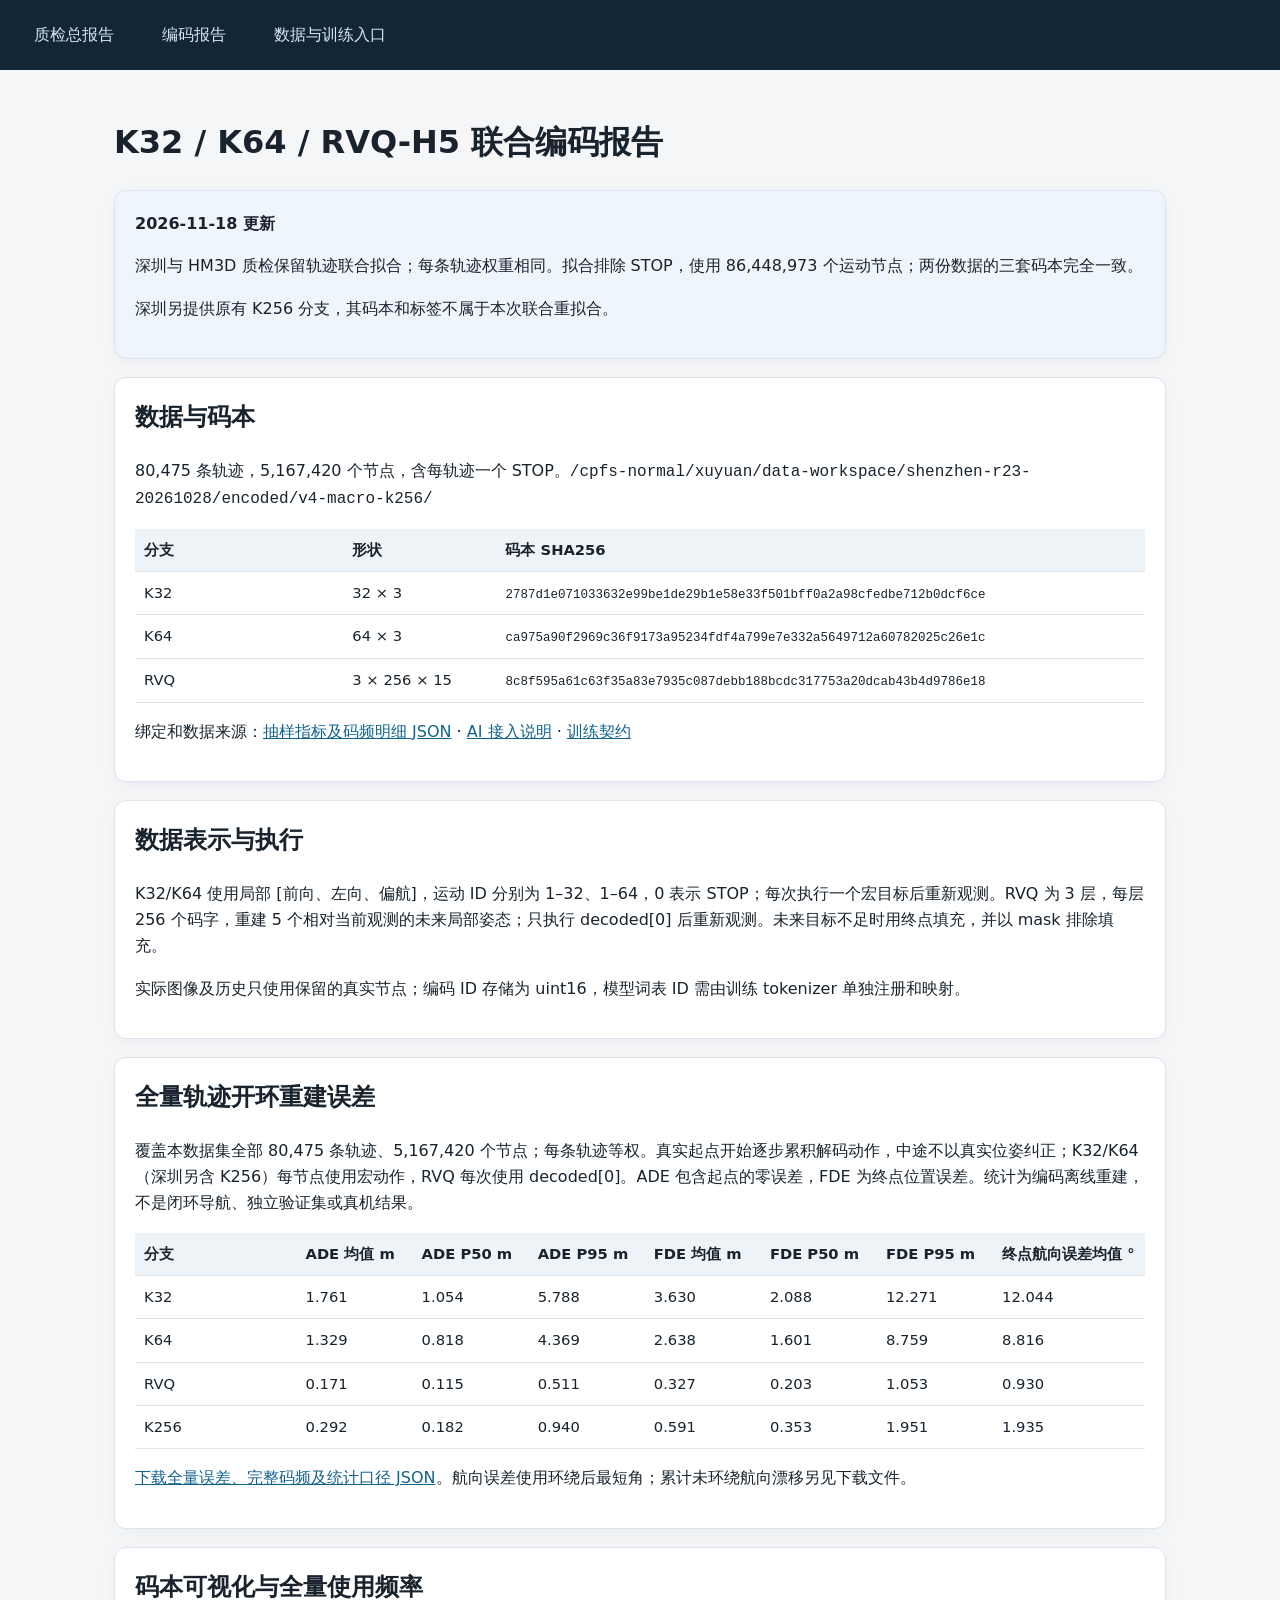
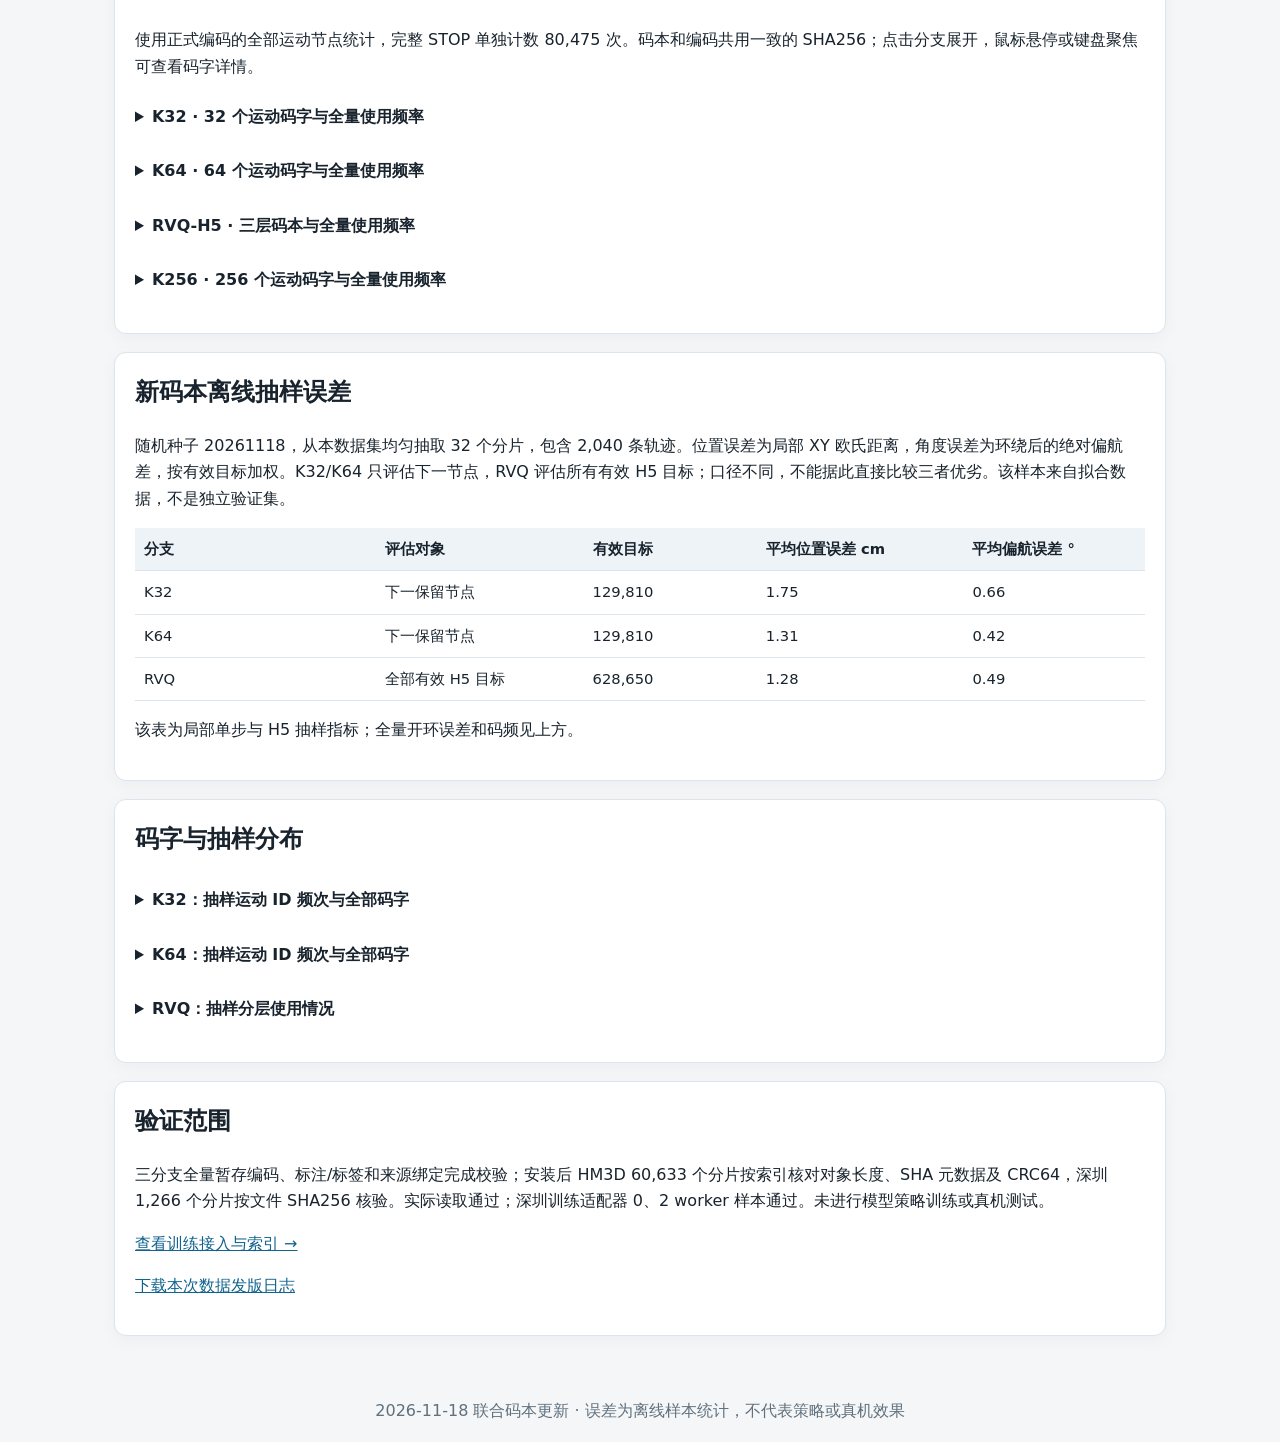
==== tokenizer.html @ 26d0cb28 "Show per-code full frequency tables" ====
<!DOCTYPE html>

<html lang="zh-CN"><head><meta charset="utf-8"/><meta content="width=device-width,initial-scale=1" name="viewport"/><title>K32 / K64 / RVQ-H5 联合编码报告 · 深圳 R23</title><link href="assets/style.css" rel="stylesheet"/><style>body{margin:0}main{max-width:1100px;margin:auto;padding:24px}.panel{padding:20px;border:1px solid #dce4ed;border-radius:12px;margin:18px 0}.note{background:#eef5fc}.wrap{overflow-x:auto}table{width:100%;border-collapse:collapse}td,th{padding:9px;text-align:left;border-bottom:1px solid #dce4ed}code{overflow-wrap:anywhere}pre{white-space:pre-wrap;overflow-wrap:anywhere}.hash{font-family:monospace;font-size:.85em;overflow-wrap:anywhere}.bars{display:grid;grid-template-columns:repeat(auto-fit,minmax(230px,1fr));gap:8px}.bar{display:flex;gap:8px;align-items:center}.bar i{height:10px;background:#467fa6;display:inline-block}nav{padding:14px 20px;display:flex;gap:20px;flex-wrap:wrap}footer{padding:20px}details{margin:12px 0}a{color:#12638e}</style><style id="full-visual-style">.book-viz{display:flex;flex-wrap:wrap;gap:12px}.bookplot{display:block;width:min(100%,480px);height:auto}.frequency{display:block;width:100%;height:auto;min-height:130px}.book-dot:hover,.book-dot:focus{stroke:#111;stroke-width:2.5;fill-opacity:1}.bookplot text,.frequency text{font-size:13px;fill:#334e65}details{padding:8px 0}summary{cursor:pointer;font-weight:600}</style></head><body><nav><a href="index.html">质检总报告</a><a href="tokenizer.html">编码报告</a><a href="training.html">数据与训练入口</a></nav><main><h1>K32 / K64 / RVQ-H5 联合编码报告</h1><section class="panel note"><strong>2026-11-18 更新</strong><p>深圳与 HM3D 质检保留轨迹联合拟合；每条轨迹权重相同。拟合排除 STOP，使用 86,448,973 个运动节点；两份数据的三套码本完全一致。</p><p>深圳另提供原有 K256 分支，其码本和标签不属于本次联合重拟合。</p></section><section class="panel"><h2>数据与码本</h2><p>80,475 条轨迹，5,167,420 个节点，含每轨迹一个 STOP。<code>/cpfs-normal/xuyuan/data-workspace/shenzhen-r23-20261028/encoded/v4-macro-k256/</code></p><div class="wrap"><table><thead><tr><th>分支</th><th>形状</th><th>码本 SHA256</th></tr></thead><tbody><tr><td>K32</td><td>32 × 3</td><td><code class="hash">2787d1e071033632e99be1de29b1e58e33f501bff0a2a98cfedbe712b0dcf6ce</code></td></tr><tr><td>K64</td><td>64 × 3</td><td><code class="hash">ca975a90f2969c36f9173a95234fdf4a799e7e332a5649712a60782025c26e1c</code></td></tr><tr><td>RVQ</td><td>3 × 256 × 15</td><td><code class="hash">8c8f595a61c63f35a83e7935c087debb188bcdc317753a20dcab43b4d9786e18</code></td></tr></tbody></table></div><p>绑定和数据来源：<a href="report_data/JOINT_REPORT_SAMPLE.json">抽样指标及码频明细 JSON</a> · <a href="report_data/AI_ENTRY.md">AI 接入说明</a> · <a href="report_data/TRAINING_CONTRACT.json">训练契约</a></p></section><section class="panel"><h2>数据表示与执行</h2><p>K32/K64 使用局部 [前向、左向、偏航]，运动 ID 分别为 1–32、1–64，0 表示 STOP；每次执行一个宏目标后重新观测。RVQ 为 3 层，每层 256 个码字，重建 5 个相对当前观测的未来局部姿态；只执行 decoded[0] 后重新观测。未来目标不足时用终点填充，并以 mask 排除填充。</p><p>实际图像及历史只使用保留的真实节点；编码 ID 存储为 uint16，模型词表 ID 需由训练 tokenizer 单独注册和映射。</p></section><section class="panel" id="open-loop-full"><h2>全量轨迹开环重建误差</h2><p>覆盖本数据集全部 80,475 条轨迹、5,167,420 个节点；每条轨迹等权。真实起点开始逐步累积解码动作，中途不以真实位姿纠正；K32/K64（深圳另含 K256）每节点使用宏动作，RVQ 每次使用 decoded[0]。ADE 包含起点的零误差，FDE 为终点位置误差。统计为编码离线重建，不是闭环导航、独立验证集或真机结果。</p><div class="wrap"><table><thead><tr><th>分支</th><th>ADE 均值 m</th><th>ADE P50 m</th><th>ADE P95 m</th><th>FDE 均值 m</th><th>FDE P50 m</th><th>FDE P95 m</th><th>终点航向误差均值 °</th></tr></thead><tbody><tr><td>K32</td><td>1.761</td><td>1.054</td><td>5.788</td><td>3.630</td><td>2.088</td><td>12.271</td><td>12.044</td></tr><tr><td>K64</td><td>1.329</td><td>0.818</td><td>4.369</td><td>2.638</td><td>1.601</td><td>8.759</td><td>8.816</td></tr><tr><td>RVQ</td><td>0.171</td><td>0.115</td><td>0.511</td><td>0.327</td><td>0.203</td><td>1.053</td><td>0.930</td></tr><tr><td>K256</td><td>0.292</td><td>0.182</td><td>0.940</td><td>0.591</td><td>0.353</td><td>1.951</td><td>1.935</td></tr></tbody></table></div><p><a href="report_data/JOINT_FULL_METRICS.json">下载全量误差、完整码频及统计口径 JSON</a>。航向误差使用环绕后最短角；累计未环绕航向漂移另见下载文件。</p></section><section class="panel" id="codebook-visual-full"><h2>码本可视化与全量使用频率</h2><p>使用正式编码的全部运动节点统计，完整 STOP 单独计数 80,475 次。码本和编码共用一致的 SHA256；点击分支展开，鼠标悬停或键盘聚焦可查看码字详情。</p><details id="full-k32"><summary>K32 · 32 个运动码字与全量使用频率</summary><p>每个点为一个局部动作码字；前向和左向单位为米，颜色区分偏航方向（橙：正、蓝：负、绿：接近零）。悬停或聚焦查看 ID、向量与次数。ID 0 为 STOP，不计入下图。</p><div class="book-viz"><svg aria-label="码字的前向与左向位置散点图" class="bookplot" role="img" viewbox="0 0 540 500"><rect fill="#f9fbfd" height="410" stroke="#cad8e5" width="410" x="65" y="35"></rect><line stroke="#e4ebf2" x1="65.0" x2="65.0" y1="35" y2="445"></line><line stroke="#e4ebf2" x1="65" x2="475" y1="445.0" y2="445.0"></line><line stroke="#e4ebf2" x1="167.5" x2="167.5" y1="35" y2="445"></line><line stroke="#e4ebf2" x1="65" x2="475" y1="342.5" y2="342.5"></line><line stroke="#e4ebf2" x1="270.0" x2="270.0" y1="35" y2="445"></line><line stroke="#e4ebf2" x1="65" x2="475" y1="240.0" y2="240.0"></line><line stroke="#e4ebf2" x1="372.5" x2="372.5" y1="35" y2="445"></line><line stroke="#e4ebf2" x1="65" x2="475" y1="137.5" y2="137.5"></line><line stroke="#e4ebf2" x1="475.0" x2="475.0" y1="35" y2="445"></line><line stroke="#e4ebf2" x1="65" x2="475" y1="35.0" y2="35.0"></line><line stroke="#8299ae" x1="65" x2="475" y1="240" y2="240"></line><line stroke="#8299ae" x1="270" x2="270" y1="35" y2="445"></line><circle class="book-dot" cx="325.42" cy="240.00" fill="#4b8c71" fill-opacity=".72" r="4.2" tabindex="0"><title>ID 1 · 次数 300,829 · 前向 0.2892 m · 左向 0.0000 m · 偏航 -0.00°</title></circle><circle class="book-dot" cx="270.01" cy="240.00" fill="#3977ac" fill-opacity=".72" r="4.2" tabindex="0"><title>ID 2 · 次数 160,794 · 前向 0.0000 m · 左向 -0.0000 m · 偏航 -27.89°</title></circle><circle class="book-dot" cx="318.25" cy="240.00" fill="#4b8c71" fill-opacity=".72" r="4.2" tabindex="0"><title>ID 3 · 次数 311,868 · 前向 0.2518 m · 左向 0.0000 m · 偏航 0.01°</title></circle><circle class="book-dot" cx="293.89" cy="240.07" fill="#3977ac" fill-opacity=".72" r="4.2" tabindex="0"><title>ID 4 · 次数 78,507 · 前向 0.1246 m · 左向 -0.0003 m · 偏航 -2.27°</title></circle><circle class="book-dot" cx="295.46" cy="237.81" fill="#ca633d" fill-opacity=".72" r="4.2" tabindex="0"><title>ID 5 · 次数 88,203 · 前向 0.1328 m · 左向 0.0114 m · 偏航 5.79°</title></circle><circle class="book-dot" cx="305.40" cy="245.34" fill="#3977ac" fill-opacity=".72" r="4.2" tabindex="0"><title>ID 6 · 次数 36,917 · 前向 0.1847 m · 左向 -0.0278 m · 偏航 -11.23°</title></circle><circle class="book-dot" cx="270.00" cy="240.00" fill="#ca633d" fill-opacity=".72" r="4.2" tabindex="0"><title>ID 7 · 次数 5,358 · 前向 0.0000 m · 左向 -0.0000 m · 偏航 41.17°</title></circle><circle class="book-dot" cx="411.94" cy="240.00" fill="#4b8c71" fill-opacity=".72" r="4.2" tabindex="0"><title>ID 8 · 次数 286,708 · 前向 0.7405 m · 左向 0.0000 m · 偏航 -0.00°</title></circle><circle class="book-dot" cx="299.25" cy="239.96" fill="#ca633d" fill-opacity=".72" r="4.2" tabindex="0"><title>ID 9 · 次数 77,569 · 前向 0.1526 m · 左向 0.0002 m · 偏航 4.68°</title></circle><circle class="book-dot" cx="344.62" cy="240.00" fill="#4b8c71" fill-opacity=".72" r="4.2" tabindex="0"><title>ID 10 · 次数 123,971 · 前向 0.3893 m · 左向 -0.0000 m · 偏航 0.00°</title></circle><circle class="book-dot" cx="337.85" cy="240.00" fill="#4b8c71" fill-opacity=".72" r="4.2" tabindex="0"><title>ID 11 · 次数 170,777 · 前向 0.3540 m · 左向 -0.0000 m · 偏航 -0.00°</title></circle><circle class="book-dot" cx="296.46" cy="242.39" fill="#3977ac" fill-opacity=".72" r="4.2" tabindex="0"><title>ID 12 · 次数 98,104 · 前向 0.1381 m · 左向 -0.0124 m · 偏航 -6.15°</title></circle><circle class="book-dot" cx="430.56" cy="240.00" fill="#4b8c71" fill-opacity=".72" r="4.2" tabindex="0"><title>ID 13 · 次数 220,993 · 前向 0.8377 m · 左向 0.0000 m · 偏航 -0.00°</title></circle><circle class="book-dot" cx="271.09" cy="240.00" fill="#ca633d" fill-opacity=".72" r="4.2" tabindex="0"><title>ID 14 · 次数 84,626 · 前向 0.0057 m · 左向 0.0000 m · 偏航 18.36°</title></circle><circle class="book-dot" cx="304.15" cy="235.24" fill="#ca633d" fill-opacity=".72" r="4.2" tabindex="0"><title>ID 15 · 次数 44,883 · 前向 0.1782 m · 左向 0.0248 m · 偏航 10.87°</title></circle><circle class="book-dot" cx="371.09" cy="240.00" fill="#4b8c71" fill-opacity=".72" r="4.2" tabindex="0"><title>ID 16 · 次数 133,512 · 前向 0.5274 m · 左向 -0.0000 m · 偏航 0.00°</title></circle><circle class="book-dot" cx="270.00" cy="240.00" fill="#ca633d" fill-opacity=".72" r="4.2" tabindex="0"><title>ID 17 · 次数 38,496 · 前向 0.0000 m · 左向 0.0000 m · 偏航 33.31°</title></circle><circle class="book-dot" cx="273.54" cy="239.99" fill="#ca633d" fill-opacity=".72" r="4.2" tabindex="0"><title>ID 18 · 次数 44,537 · 前向 0.0185 m · 左向 0.0000 m · 偏航 14.11°</title></circle><circle class="book-dot" cx="270.29" cy="240.00" fill="#ca633d" fill-opacity=".72" r="4.2" tabindex="0"><title>ID 19 · 次数 118,416 · 前向 0.0015 m · 左向 0.0000 m · 偏航 21.77°</title></circle><circle class="book-dot" cx="308.90" cy="240.00" fill="#3977ac" fill-opacity=".72" r="4.2" tabindex="0"><title>ID 20 · 次数 219,458 · 前向 0.2030 m · 左向 0.0000 m · 偏航 -0.47°</title></circle><circle class="book-dot" cx="381.94" cy="240.00" fill="#4b8c71" fill-opacity=".72" r="4.2" tabindex="0"><title>ID 21 · 次数 156,344 · 前向 0.5841 m · 左向 -0.0000 m · 偏航 0.00°</title></circle><circle class="book-dot" cx="351.43" cy="270.72" fill="#ca633d" fill-opacity=".72" r="4.2" tabindex="0"><title>ID 22 · 次数 1,572 · 前向 0.4249 m · 左向 -0.1603 m · 偏航 10.50°</title></circle><circle class="book-dot" cx="270.00" cy="240.00" fill="#ca633d" fill-opacity=".72" r="4.2" tabindex="0"><title>ID 23 · 次数 62,475 · 前向 0.0000 m · 左向 0.0000 m · 偏航 28.50°</title></circle><circle class="book-dot" cx="270.01" cy="240.00" fill="#ca633d" fill-opacity=".72" r="4.2" tabindex="0"><title>ID 24 · 次数 87,143 · 前向 0.0001 m · 左向 0.0000 m · 偏航 24.74°</title></circle><circle class="book-dot" cx="453.04" cy="240.00" fill="#4b8c71" fill-opacity=".72" r="4.2" tabindex="0"><title>ID 25 · 次数 1,120,834 · 前向 0.9550 m · 左向 -0.0000 m · 偏航 -0.00°</title></circle><circle class="book-dot" cx="351.02" cy="207.90" fill="#3977ac" fill-opacity=".72" r="4.2" tabindex="0"><title>ID 26 · 次数 1,394 · 前向 0.4227 m · 左向 0.1675 m · 偏航 -10.15°</title></circle><circle class="book-dot" cx="361.32" cy="240.00" fill="#4b8c71" fill-opacity=".72" r="4.2" tabindex="0"><title>ID 27 · 次数 147,759 · 前向 0.4765 m · 左向 -0.0000 m · 偏航 0.00°</title></circle><circle class="book-dot" cx="352.47" cy="240.00" fill="#4b8c71" fill-opacity=".72" r="4.2" tabindex="0"><title>ID 28 · 次数 210,971 · 前向 0.4303 m · 左向 0.0000 m · 偏航 -0.00°</title></circle><circle class="book-dot" cx="331.65" cy="240.00" fill="#4b8c71" fill-opacity=".72" r="4.2" tabindex="0"><title>ID 29 · 次数 231,430 · 前向 0.3217 m · 左向 0.0000 m · 偏航 0.00°</title></circle><circle class="book-dot" cx="394.81" cy="240.00" fill="#4b8c71" fill-opacity=".72" r="4.2" tabindex="0"><title>ID 30 · 次数 148,581 · 前向 0.6512 m · 左向 0.0000 m · 偏航 -0.00°</title></circle><circle class="book-dot" cx="334.48" cy="228.36" fill="#ca633d" fill-opacity=".72" r="4.2" tabindex="0"><title>ID 31 · 次数 2,516 · 前向 0.3364 m · 左向 0.0607 m · 偏航 1.58°</title></circle><circle class="book-dot" cx="271.11" cy="240.00" fill="#3977ac" fill-opacity=".72" r="4.2" tabindex="0"><title>ID 32 · 次数 271,400 · 前向 0.0058 m · 左向 -0.0000 m · 偏航 -19.20°</title></circle><text text-anchor="middle" x="270" y="482">前向（m），图中范围 ±1.07</text><text text-anchor="middle" transform="translate(18 240) rotate(-90)">左向（m）</text></svg></div><p>全量运动码字次数；悬停或聚焦柱子可查看 ID、次数和占比。</p><svg aria-label="按码字 ID 排列的全量使用次数柱状图" class="frequency" role="img" viewbox="0 0 1000 275"><line stroke="#7b8fa0" x1="50" x2="950" y1="225" y2="225"></line><text x="48" y="20">最大 1,120,834 次</text><rect fill="#397ba4" height="53.68" tabindex="0" width="27.875" x="50.000" y="171.32"><title>ID 0：300,829 次，占运动节点 5.914%</title></rect><rect fill="#397ba4" height="28.69" tabindex="0" width="27.875" x="78.125" y="196.31"><title>ID 1：160,794 次，占运动节点 3.161%</title></rect><rect fill="#397ba4" height="55.65" tabindex="0" width="27.875" x="106.250" y="169.35"><title>ID 2：311,868 次，占运动节点 6.131%</title></rect><rect fill="#397ba4" height="14.01" tabindex="0" width="27.875" x="134.375" y="210.99"><title>ID 3：78,507 次，占运动节点 1.543%</title></rect><rect fill="#397ba4" height="15.74" tabindex="0" width="27.875" x="162.500" y="209.26"><title>ID 4：88,203 次，占运动节点 1.734%</title></rect><rect fill="#397ba4" height="6.59" tabindex="0" width="27.875" x="190.625" y="218.41"><title>ID 5：36,917 次，占运动节点 0.726%</title></rect><rect fill="#397ba4" height="0.96" tabindex="0" width="27.875" x="218.750" y="224.04"><title>ID 6：5,358 次，占运动节点 0.105%</title></rect><rect fill="#397ba4" height="51.16" tabindex="0" width="27.875" x="246.875" y="173.84"><title>ID 7：286,708 次，占运动节点 5.636%</title></rect><rect fill="#397ba4" height="13.84" tabindex="0" width="27.875" x="275.000" y="211.16"><title>ID 8：77,569 次，占运动节点 1.525%</title></rect><rect fill="#397ba4" height="22.12" tabindex="0" width="27.875" x="303.125" y="202.88"><title>ID 9：123,971 次，占运动节点 2.437%</title></rect><rect fill="#397ba4" height="30.47" tabindex="0" width="27.875" x="331.250" y="194.53"><title>ID 10：170,777 次，占运动节点 3.357%</title></rect><rect fill="#397ba4" height="17.51" tabindex="0" width="27.875" x="359.375" y="207.49"><title>ID 11：98,104 次，占运动节点 1.929%</title></rect><rect fill="#397ba4" height="39.43" tabindex="0" width="27.875" x="387.500" y="185.57"><title>ID 12：220,993 次，占运动节点 4.344%</title></rect><rect fill="#397ba4" height="15.10" tabindex="0" width="27.875" x="415.625" y="209.90"><title>ID 13：84,626 次，占运动节点 1.664%</title></rect><rect fill="#397ba4" height="8.01" tabindex="0" width="27.875" x="443.750" y="216.99"><title>ID 14：44,883 次，占运动节点 0.882%</title></rect><rect fill="#397ba4" height="23.82" tabindex="0" width="27.875" x="471.875" y="201.18"><title>ID 15：133,512 次，占运动节点 2.625%</title></rect><rect fill="#397ba4" height="6.87" tabindex="0" width="27.875" x="500.000" y="218.13"><title>ID 16：38,496 次，占运动节点 0.757%</title></rect><rect fill="#397ba4" height="7.95" tabindex="0" width="27.875" x="528.125" y="217.05"><title>ID 17：44,537 次，占运动节点 0.876%</title></rect><rect fill="#397ba4" height="21.13" tabindex="0" width="27.875" x="556.250" y="203.87"><title>ID 18：118,416 次，占运动节点 2.328%</title></rect><rect fill="#397ba4" height="39.16" tabindex="0" width="27.875" x="584.375" y="185.84"><title>ID 19：219,458 次，占运动节点 4.314%</title></rect><rect fill="#397ba4" height="27.90" tabindex="0" width="27.875" x="612.500" y="197.10"><title>ID 20：156,344 次，占运动节点 3.073%</title></rect><rect fill="#397ba4" height="0.28" tabindex="0" width="27.875" x="640.625" y="224.72"><title>ID 21：1,572 次，占运动节点 0.031%</title></rect><rect fill="#397ba4" height="11.15" tabindex="0" width="27.875" x="668.750" y="213.85"><title>ID 22：62,475 次，占运动节点 1.228%</title></rect><rect fill="#397ba4" height="15.55" tabindex="0" width="27.875" x="696.875" y="209.45"><title>ID 23：87,143 次，占运动节点 1.713%</title></rect><rect fill="#397ba4" height="200.00" tabindex="0" width="27.875" x="725.000" y="25.00"><title>ID 24：1,120,834 次，占运动节点 22.034%</title></rect><rect fill="#397ba4" height="0.25" tabindex="0" width="27.875" x="753.125" y="224.75"><title>ID 25：1,394 次，占运动节点 0.027%</title></rect><rect fill="#397ba4" height="26.37" tabindex="0" width="27.875" x="781.250" y="198.63"><title>ID 26：147,759 次，占运动节点 2.905%</title></rect><rect fill="#397ba4" height="37.65" tabindex="0" width="27.875" x="809.375" y="187.35"><title>ID 27：210,971 次，占运动节点 4.147%</title></rect><rect fill="#397ba4" height="41.30" tabindex="0" width="27.875" x="837.500" y="183.70"><title>ID 28：231,430 次，占运动节点 4.549%</title></rect><rect fill="#397ba4" height="26.51" tabindex="0" width="27.875" x="865.625" y="198.49"><title>ID 29：148,581 次，占运动节点 2.921%</title></rect><rect fill="#397ba4" height="0.45" tabindex="0" width="27.875" x="893.750" y="224.55"><title>ID 30：2,516 次，占运动节点 0.049%</title></rect><rect fill="#397ba4" height="48.43" tabindex="0" width="27.875" x="921.875" y="176.57"><title>ID 31：271,400 次，占运动节点 5.335%</title></rect><text x="50" y="250">ID 0</text><text text-anchor="end" x="950" y="250">ID 31</text></svg><details><summary>查看逐码字全量频次表</summary><div class="wrap"><table><thead><tr><th>ID</th><th>次数</th><th>运动节点占比</th></tr></thead><tbody><tr><td>1</td><td>300,829</td><td>5.914%</td></tr><tr><td>2</td><td>160,794</td><td>3.161%</td></tr><tr><td>3</td><td>311,868</td><td>6.131%</td></tr><tr><td>4</td><td>78,507</td><td>1.543%</td></tr><tr><td>5</td><td>88,203</td><td>1.734%</td></tr><tr><td>6</td><td>36,917</td><td>0.726%</td></tr><tr><td>7</td><td>5,358</td><td>0.105%</td></tr><tr><td>8</td><td>286,708</td><td>5.636%</td></tr><tr><td>9</td><td>77,569</td><td>1.525%</td></tr><tr><td>10</td><td>123,971</td><td>2.437%</td></tr><tr><td>11</td><td>170,777</td><td>3.357%</td></tr><tr><td>12</td><td>98,104</td><td>1.929%</td></tr><tr><td>13</td><td>220,993</td><td>4.344%</td></tr><tr><td>14</td><td>84,626</td><td>1.664%</td></tr><tr><td>15</td><td>44,883</td><td>0.882%</td></tr><tr><td>16</td><td>133,512</td><td>2.625%</td></tr><tr><td>17</td><td>38,496</td><td>0.757%</td></tr><tr><td>18</td><td>44,537</td><td>0.876%</td></tr><tr><td>19</td><td>118,416</td><td>2.328%</td></tr><tr><td>20</td><td>219,458</td><td>4.314%</td></tr><tr><td>21</td><td>156,344</td><td>3.073%</td></tr><tr><td>22</td><td>1,572</td><td>0.031%</td></tr><tr><td>23</td><td>62,475</td><td>1.228%</td></tr><tr><td>24</td><td>87,143</td><td>1.713%</td></tr><tr><td>25</td><td>1,120,834</td><td>22.034%</td></tr><tr><td>26</td><td>1,394</td><td>0.027%</td></tr><tr><td>27</td><td>147,759</td><td>2.905%</td></tr><tr><td>28</td><td>210,971</td><td>4.147%</td></tr><tr><td>29</td><td>231,430</td><td>4.549%</td></tr><tr><td>30</td><td>148,581</td><td>2.921%</td></tr><tr><td>31</td><td>2,516</td><td>0.049%</td></tr><tr><td>32</td><td>271,400</td><td>5.335%</td></tr></tbody></table></div></details></details><details id="full-k64"><summary>K64 · 64 个运动码字与全量使用频率</summary><p>每个点为一个局部动作码字；前向和左向单位为米，颜色区分偏航方向（橙：正、蓝：负、绿：接近零）。悬停或聚焦查看 ID、向量与次数。ID 0 为 STOP，不计入下图。</p><div class="book-viz"><svg aria-label="码字的前向与左向位置散点图" class="bookplot" role="img" viewbox="0 0 540 500"><rect fill="#f9fbfd" height="410" stroke="#cad8e5" width="410" x="65" y="35"></rect><line stroke="#e4ebf2" x1="65.0" x2="65.0" y1="35" y2="445"></line><line stroke="#e4ebf2" x1="65" x2="475" y1="445.0" y2="445.0"></line><line stroke="#e4ebf2" x1="167.5" x2="167.5" y1="35" y2="445"></line><line stroke="#e4ebf2" x1="65" x2="475" y1="342.5" y2="342.5"></line><line stroke="#e4ebf2" x1="270.0" x2="270.0" y1="35" y2="445"></line><line stroke="#e4ebf2" x1="65" x2="475" y1="240.0" y2="240.0"></line><line stroke="#e4ebf2" x1="372.5" x2="372.5" y1="35" y2="445"></line><line stroke="#e4ebf2" x1="65" x2="475" y1="137.5" y2="137.5"></line><line stroke="#e4ebf2" x1="475.0" x2="475.0" y1="35" y2="445"></line><line stroke="#e4ebf2" x1="65" x2="475" y1="35.0" y2="35.0"></line><line stroke="#8299ae" x1="65" x2="475" y1="240" y2="240"></line><line stroke="#8299ae" x1="270" x2="270" y1="35" y2="445"></line><circle class="book-dot" cx="367.08" cy="240.00" fill="#4b8c71" fill-opacity=".72" r="4.2" tabindex="0"><title>ID 1 · 次数 80,835 · 前向 0.5091 m · 左向 -0.0000 m · 偏航 0.00°</title></circle><circle class="book-dot" cx="315.78" cy="240.00" fill="#4b8c71" fill-opacity=".72" r="4.2" tabindex="0"><title>ID 2 · 次数 57,680 · 前向 0.2401 m · 左向 0.0000 m · 偏航 0.00°</title></circle><circle class="book-dot" cx="338.30" cy="240.00" fill="#4b8c71" fill-opacity=".72" r="4.2" tabindex="0"><title>ID 3 · 次数 45,655 · 前向 0.3582 m · 左向 -0.0000 m · 偏航 0.00°</title></circle><circle class="book-dot" cx="302.39" cy="245.70" fill="#3977ac" fill-opacity=".72" r="4.2" tabindex="0"><title>ID 4 · 次数 18,382 · 前向 0.1699 m · 左向 -0.0299 m · 偏航 -14.16°</title></circle><circle class="book-dot" cx="304.07" cy="243.67" fill="#3977ac" fill-opacity=".72" r="4.2" tabindex="0"><title>ID 5 · 次数 56,374 · 前向 0.1787 m · 左向 -0.0193 m · 偏航 -7.91°</title></circle><circle class="book-dot" cx="270.00" cy="240.00" fill="#3977ac" fill-opacity=".72" r="4.2" tabindex="0"><title>ID 6 · 次数 54,733 · 前向 0.0000 m · 左向 -0.0000 m · 偏航 -26.19°</title></circle><circle class="book-dot" cx="342.42" cy="240.00" fill="#4b8c71" fill-opacity=".72" r="4.2" tabindex="0"><title>ID 7 · 次数 39,604 · 前向 0.3798 m · 左向 0.0000 m · 偏航 0.00°</title></circle><circle class="book-dot" cx="336.54" cy="240.00" fill="#4b8c71" fill-opacity=".72" r="4.2" tabindex="0"><title>ID 8 · 次数 50,685 · 前向 0.3489 m · 左向 0.0000 m · 偏航 -0.00°</title></circle><circle class="book-dot" cx="271.65" cy="240.01" fill="#3977ac" fill-opacity=".72" r="4.2" tabindex="0"><title>ID 9 · 次数 26,048 · 前向 0.0087 m · 左向 -0.0000 m · 偏航 -12.96°</title></circle><circle class="book-dot" cx="340.23" cy="240.00" fill="#4b8c71" fill-opacity=".72" r="4.2" tabindex="0"><title>ID 10 · 次数 40,460 · 前向 0.3683 m · 左向 -0.0000 m · 偏航 -0.00°</title></circle><circle class="book-dot" cx="434.01" cy="240.00" fill="#4b8c71" fill-opacity=".72" r="4.2" tabindex="0"><title>ID 11 · 次数 199,065 · 前向 0.8601 m · 左向 0.0000 m · 偏航 -0.00°</title></circle><circle class="book-dot" cx="334.93" cy="240.00" fill="#4b8c71" fill-opacity=".72" r="4.2" tabindex="0"><title>ID 12 · 次数 51,293 · 前向 0.3405 m · 左向 0.0000 m · 偏航 0.00°</title></circle><circle class="book-dot" cx="325.12" cy="240.00" fill="#4b8c71" fill-opacity=".72" r="4.2" tabindex="0"><title>ID 13 · 次数 61,659 · 前向 0.2891 m · 左向 0.0000 m · 偏航 0.00°</title></circle><circle class="book-dot" cx="270.00" cy="240.00" fill="#3977ac" fill-opacity=".72" r="4.2" tabindex="0"><title>ID 14 · 次数 4,220 · 前向 0.0000 m · 左向 -0.0000 m · 偏航 -41.74°</title></circle><circle class="book-dot" cx="292.85" cy="241.86" fill="#3977ac" fill-opacity=".72" r="4.2" tabindex="0"><title>ID 15 · 次数 61,969 · 前向 0.1198 m · 左向 -0.0097 m · 偏航 -5.43°</title></circle><circle class="book-dot" cx="417.64" cy="240.00" fill="#4b8c71" fill-opacity=".72" r="4.2" tabindex="0"><title>ID 16 · 次数 203,002 · 前向 0.7742 m · 左向 0.0000 m · 偏航 -0.00°</title></circle><circle class="book-dot" cx="318.09" cy="240.00" fill="#4b8c71" fill-opacity=".72" r="4.2" tabindex="0"><title>ID 17 · 次数 83,403 · 前向 0.2522 m · 左向 0.0000 m · 偏航 -0.00°</title></circle><circle class="book-dot" cx="333.44" cy="240.00" fill="#4b8c71" fill-opacity=".72" r="4.2" tabindex="0"><title>ID 18 · 次数 52,279 · 前向 0.3327 m · 左向 0.0000 m · 偏航 0.00°</title></circle><circle class="book-dot" cx="310.55" cy="240.00" fill="#4b8c71" fill-opacity=".72" r="4.2" tabindex="0"><title>ID 19 · 次数 58,917 · 前向 0.2126 m · 左向 0.0000 m · 偏航 -0.00°</title></circle><circle class="book-dot" cx="270.00" cy="240.00" fill="#3977ac" fill-opacity=".72" r="4.2" tabindex="0"><title>ID 20 · 次数 39,199 · 前向 0.0000 m · 左向 -0.0000 m · 偏航 -29.39°</title></circle><circle class="book-dot" cx="348.16" cy="240.00" fill="#4b8c71" fill-opacity=".72" r="4.2" tabindex="0"><title>ID 21 · 次数 62,994 · 前向 0.4099 m · 左向 -0.0000 m · 偏航 0.00°</title></circle><circle class="book-dot" cx="292.68" cy="240.01" fill="#3977ac" fill-opacity=".72" r="4.2" tabindex="0"><title>ID 22 · 次数 38,840 · 前向 0.1189 m · 左向 -0.0000 m · 偏航 -4.58°</title></circle><circle class="book-dot" cx="332.70" cy="228.68" fill="#ca633d" fill-opacity=".72" r="4.2" tabindex="0"><title>ID 23 · 次数 2,621 · 前向 0.3288 m · 左向 0.0594 m · 偏航 2.65°</title></circle><circle class="book-dot" cx="327.80" cy="240.00" fill="#4b8c71" fill-opacity=".72" r="4.2" tabindex="0"><title>ID 24 · 次数 59,745 · 前向 0.3031 m · 左向 0.0000 m · 偏航 0.00°</title></circle><circle class="book-dot" cx="351.96" cy="272.54" fill="#ca633d" fill-opacity=".72" r="4.2" tabindex="0"><title>ID 25 · 次数 1,432 · 前向 0.4298 m · 左向 -0.1706 m · 偏航 10.13°</title></circle><circle class="book-dot" cx="391.69" cy="240.00" fill="#4b8c71" fill-opacity=".72" r="4.2" tabindex="0"><title>ID 26 · 次数 114,122 · 前向 0.6381 m · 左向 0.0000 m · 偏航 -0.00°</title></circle><circle class="book-dot" cx="303.14" cy="240.00" fill="#4b8c71" fill-opacity=".72" r="4.2" tabindex="0"><title>ID 27 · 次数 31,473 · 前向 0.1738 m · 左向 -0.0000 m · 偏航 -0.00°</title></circle><circle class="book-dot" cx="356.17" cy="240.00" fill="#4b8c71" fill-opacity=".72" r="4.2" tabindex="0"><title>ID 28 · 次数 95,269 · 前向 0.4519 m · 左向 0.0000 m · 偏航 -0.00°</title></circle><circle class="book-dot" cx="303.95" cy="235.30" fill="#ca633d" fill-opacity=".72" r="4.2" tabindex="0"><title>ID 29 · 次数 45,812 · 前向 0.1780 m · 左向 0.0247 m · 偏航 10.81°</title></circle><circle class="book-dot" cx="361.23" cy="240.00" fill="#4b8c71" fill-opacity=".72" r="4.2" tabindex="0"><title>ID 30 · 次数 90,376 · 前向 0.4784 m · 左向 -0.0000 m · 偏航 0.00°</title></circle><circle class="book-dot" cx="314.50" cy="239.99" fill="#3977ac" fill-opacity=".72" r="4.2" tabindex="0"><title>ID 31 · 次数 56,420 · 前向 0.2333 m · 左向 0.0000 m · 偏航 -5.12°</title></circle><circle class="book-dot" cx="270.08" cy="240.00" fill="#3977ac" fill-opacity=".72" r="4.2" tabindex="0"><title>ID 32 · 次数 48,721 · 前向 0.0004 m · 左向 -0.0000 m · 偏航 -16.37°</title></circle><circle class="book-dot" cx="322.07" cy="240.00" fill="#4b8c71" fill-opacity=".72" r="4.2" tabindex="0"><title>ID 33 · 次数 63,199 · 前向 0.2731 m · 左向 0.0000 m · 偏航 0.00°</title></circle><circle class="book-dot" cx="270.00" cy="240.00" fill="#ca633d" fill-opacity=".72" r="4.2" tabindex="0"><title>ID 34 · 次数 23,955 · 前向 0.0000 m · 左向 0.0000 m · 偏航 36.55°</title></circle><circle class="book-dot" cx="313.33" cy="240.00" fill="#4b8c71" fill-opacity=".72" r="4.2" tabindex="0"><title>ID 35 · 次数 56,146 · 前向 0.2272 m · 左向 0.0000 m · 偏航 0.00°</title></circle><circle class="book-dot" cx="298.14" cy="240.00" fill="#4b8c71" fill-opacity=".72" r="4.2" tabindex="0"><title>ID 36 · 次数 18,564 · 前向 0.1476 m · 左向 -0.0000 m · 偏航 -0.00°</title></circle><circle class="book-dot" cx="329.17" cy="240.00" fill="#4b8c71" fill-opacity=".72" r="4.2" tabindex="0"><title>ID 37 · 次数 60,612 · 前向 0.3103 m · 左向 0.0000 m · 偏航 0.00°</title></circle><circle class="book-dot" cx="320.20" cy="240.00" fill="#4b8c71" fill-opacity=".72" r="4.2" tabindex="0"><title>ID 38 · 次数 109,165 · 前向 0.2632 m · 左向 0.0000 m · 偏航 0.00°</title></circle><circle class="book-dot" cx="292.43" cy="239.91" fill="#ca633d" fill-opacity=".72" r="4.2" tabindex="0"><title>ID 39 · 次数 40,498 · 前向 0.1176 m · 左向 0.0005 m · 偏航 4.48°</title></circle><circle class="book-dot" cx="453.04" cy="240.00" fill="#4b8c71" fill-opacity=".72" r="4.2" tabindex="0"><title>ID 40 · 次数 1,084,196 · 前向 0.9598 m · 左向 -0.0000 m · 偏航 -0.00°</title></circle><circle class="book-dot" cx="270.06" cy="240.00" fill="#ca633d" fill-opacity=".72" r="4.2" tabindex="0"><title>ID 41 · 次数 146,015 · 前向 0.0003 m · 左向 0.0000 m · 偏航 23.70°</title></circle><circle class="book-dot" cx="330.57" cy="240.00" fill="#4b8c71" fill-opacity=".72" r="4.2" tabindex="0"><title>ID 42 · 次数 53,635 · 前向 0.3177 m · 左向 -0.0000 m · 偏航 -0.00°</title></circle><circle class="book-dot" cx="381.90" cy="240.00" fill="#4b8c71" fill-opacity=".72" r="4.2" tabindex="0"><title>ID 43 · 次数 118,789 · 前向 0.5868 m · 左向 -0.0000 m · 偏航 0.01°</title></circle><circle class="book-dot" cx="270.00" cy="240.00" fill="#ca633d" fill-opacity=".72" r="4.2" tabindex="0"><title>ID 44 · 次数 90,053 · 前向 0.0000 m · 左向 0.0000 m · 偏航 28.69°</title></circle><circle class="book-dot" cx="337.54" cy="252.31" fill="#ca633d" fill-opacity=".72" r="4.2" tabindex="0"><title>ID 45 · 次数 2,173 · 前向 0.3542 m · 左向 -0.0646 m · 偏航 1.50°</title></circle><circle class="book-dot" cx="285.05" cy="240.00" fill="#3977ac" fill-opacity=".72" r="4.2" tabindex="0"><title>ID 46 · 次数 11,736 · 前向 0.0789 m · 左向 -0.0000 m · 偏航 -16.82°</title></circle><circle class="book-dot" cx="270.78" cy="240.00" fill="#ca633d" fill-opacity=".72" r="4.2" tabindex="0"><title>ID 47 · 次数 115,843 · 前向 0.0041 m · 左向 0.0000 m · 偏航 19.75°</title></circle><circle class="book-dot" cx="270.10" cy="240.00" fill="#3977ac" fill-opacity=".72" r="4.2" tabindex="0"><title>ID 48 · 次数 72,942 · 前向 0.0005 m · 左向 -0.0000 m · 偏航 -21.16°</title></circle><circle class="book-dot" cx="272.81" cy="239.99" fill="#ca633d" fill-opacity=".72" r="4.2" tabindex="0"><title>ID 49 · 次数 65,095 · 前向 0.0148 m · 左向 0.0000 m · 偏航 14.94°</title></circle><circle class="book-dot" cx="270.06" cy="240.00" fill="#3977ac" fill-opacity=".72" r="4.2" tabindex="0"><title>ID 50 · 次数 87,489 · 前向 0.0003 m · 左向 -0.0000 m · 偏航 -23.43°</title></circle><circle class="book-dot" cx="270.00" cy="240.00" fill="#3977ac" fill-opacity=".72" r="4.2" tabindex="0"><title>ID 51 · 次数 25,483 · 前向 0.0000 m · 左向 0.0000 m · 偏航 -33.97°</title></circle><circle class="book-dot" cx="404.57" cy="240.00" fill="#4b8c71" fill-opacity=".72" r="4.2" tabindex="0"><title>ID 52 · 次数 187,338 · 前向 0.7057 m · 左向 0.0000 m · 偏航 -0.00°</title></circle><circle class="book-dot" cx="295.25" cy="237.83" fill="#ca633d" fill-opacity=".72" r="4.2" tabindex="0"><title>ID 53 · 次数 86,466 · 前向 0.1324 m · 左向 0.0114 m · 偏航 5.82°</title></circle><circle class="book-dot" cx="350.57" cy="208.10" fill="#3977ac" fill-opacity=".72" r="4.2" tabindex="0"><title>ID 54 · 次数 1,395 · 前向 0.4225 m · 左向 0.1673 m · 偏航 -10.15°</title></circle><circle class="book-dot" cx="332.00" cy="240.00" fill="#4b8c71" fill-opacity=".72" r="4.2" tabindex="0"><title>ID 55 · 次数 46,281 · 前向 0.3251 m · 左向 0.0000 m · 偏航 0.00°</title></circle><circle class="book-dot" cx="326.50" cy="240.00" fill="#4b8c71" fill-opacity=".72" r="4.2" tabindex="0"><title>ID 56 · 次数 65,237 · 前向 0.2963 m · 左向 -0.0000 m · 偏航 0.00°</title></circle><circle class="book-dot" cx="323.68" cy="240.00" fill="#4b8c71" fill-opacity=".72" r="4.2" tabindex="0"><title>ID 57 · 次数 68,611 · 前向 0.2815 m · 左向 0.0000 m · 偏航 0.00°</title></circle><circle class="book-dot" cx="291.71" cy="240.01" fill="#4b8c71" fill-opacity=".72" r="4.2" tabindex="0"><title>ID 58 · 次数 17,818 · 前向 0.1139 m · 左向 -0.0000 m · 偏航 -0.02°</title></circle><circle class="book-dot" cx="270.02" cy="240.00" fill="#3977ac" fill-opacity=".72" r="4.2" tabindex="0"><title>ID 59 · 次数 62,007 · 前向 0.0001 m · 左向 -0.0000 m · 偏航 -18.94°</title></circle><circle class="book-dot" cx="307.33" cy="240.00" fill="#4b8c71" fill-opacity=".72" r="4.2" tabindex="0"><title>ID 60 · 次数 57,199 · 前向 0.1957 m · 左向 0.0000 m · 偏航 -0.00°</title></circle><circle class="book-dot" cx="351.85" cy="240.00" fill="#4b8c71" fill-opacity=".72" r="4.2" tabindex="0"><title>ID 61 · 次数 115,801 · 前向 0.4292 m · 左向 -0.0000 m · 偏航 0.00°</title></circle><circle class="book-dot" cx="314.42" cy="240.01" fill="#ca633d" fill-opacity=".72" r="4.2" tabindex="0"><title>ID 62 · 次数 50,474 · 前向 0.2329 m · 左向 -0.0000 m · 偏航 5.13°</title></circle><circle class="book-dot" cx="345.06" cy="240.00" fill="#4b8c71" fill-opacity=".72" r="4.2" tabindex="0"><title>ID 63 · 次数 49,486 · 前向 0.3936 m · 左向 -0.0000 m · 偏航 0.00°</title></circle><circle class="book-dot" cx="373.86" cy="240.00" fill="#4b8c71" fill-opacity=".72" r="4.2" tabindex="0"><title>ID 64 · 次数 99,957 · 前向 0.5447 m · 左向 0.0000 m · 偏航 -0.00°</title></circle><text text-anchor="middle" x="270" y="482">前向（m），图中范围 ±1.08</text><text text-anchor="middle" transform="translate(18 240) rotate(-90)">左向（m）</text></svg></div><p>全量运动码字次数；悬停或聚焦柱子可查看 ID、次数和占比。</p><svg aria-label="按码字 ID 排列的全量使用次数柱状图" class="frequency" role="img" viewbox="0 0 1000 275"><line stroke="#7b8fa0" x1="50" x2="950" y1="225" y2="225"></line><text x="48" y="20">最大 1,084,196 次</text><rect fill="#397ba4" height="14.91" tabindex="0" width="13.812" x="50.000" y="210.09"><title>ID 0：80,835 次，占运动节点 1.589%</title></rect><rect fill="#397ba4" height="10.64" tabindex="0" width="13.812" x="64.062" y="214.36"><title>ID 1：57,680 次，占运动节点 1.134%</title></rect><rect fill="#397ba4" height="8.42" tabindex="0" width="13.812" x="78.125" y="216.58"><title>ID 2：45,655 次，占运动节点 0.897%</title></rect><rect fill="#397ba4" height="3.39" tabindex="0" width="13.812" x="92.188" y="221.61"><title>ID 3：18,382 次，占运动节点 0.361%</title></rect><rect fill="#397ba4" height="10.40" tabindex="0" width="13.812" x="106.250" y="214.60"><title>ID 4：56,374 次，占运动节点 1.108%</title></rect><rect fill="#397ba4" height="10.10" tabindex="0" width="13.812" x="120.312" y="214.90"><title>ID 5：54,733 次，占运动节点 1.076%</title></rect><rect fill="#397ba4" height="7.31" tabindex="0" width="13.812" x="134.375" y="217.69"><title>ID 6：39,604 次，占运动节点 0.779%</title></rect><rect fill="#397ba4" height="9.35" tabindex="0" width="13.812" x="148.438" y="215.65"><title>ID 7：50,685 次，占运动节点 0.996%</title></rect><rect fill="#397ba4" height="4.81" tabindex="0" width="13.812" x="162.500" y="220.19"><title>ID 8：26,048 次，占运动节点 0.512%</title></rect><rect fill="#397ba4" height="7.46" tabindex="0" width="13.812" x="176.562" y="217.54"><title>ID 9：40,460 次，占运动节点 0.795%</title></rect><rect fill="#397ba4" height="36.72" tabindex="0" width="13.812" x="190.625" y="188.28"><title>ID 10：199,065 次，占运动节点 3.913%</title></rect><rect fill="#397ba4" height="9.46" tabindex="0" width="13.812" x="204.688" y="215.54"><title>ID 11：51,293 次，占运动节点 1.008%</title></rect><rect fill="#397ba4" height="11.37" tabindex="0" width="13.812" x="218.750" y="213.63"><title>ID 12：61,659 次，占运动节点 1.212%</title></rect><rect fill="#397ba4" height="0.78" tabindex="0" width="13.812" x="232.812" y="224.22"><title>ID 13：4,220 次，占运动节点 0.083%</title></rect><rect fill="#397ba4" height="11.43" tabindex="0" width="13.812" x="246.875" y="213.57"><title>ID 14：61,969 次，占运动节点 1.218%</title></rect><rect fill="#397ba4" height="37.45" tabindex="0" width="13.812" x="260.938" y="187.55"><title>ID 15：203,002 次，占运动节点 3.991%</title></rect><rect fill="#397ba4" height="15.39" tabindex="0" width="13.812" x="275.000" y="209.61"><title>ID 16：83,403 次，占运动节点 1.640%</title></rect><rect fill="#397ba4" height="9.64" tabindex="0" width="13.812" x="289.062" y="215.36"><title>ID 17：52,279 次，占运动节点 1.028%</title></rect><rect fill="#397ba4" height="10.87" tabindex="0" width="13.812" x="303.125" y="214.13"><title>ID 18：58,917 次，占运动节点 1.158%</title></rect><rect fill="#397ba4" height="7.23" tabindex="0" width="13.812" x="317.188" y="217.77"><title>ID 19：39,199 次，占运动节点 0.771%</title></rect><rect fill="#397ba4" height="11.62" tabindex="0" width="13.812" x="331.250" y="213.38"><title>ID 20：62,994 次，占运动节点 1.238%</title></rect><rect fill="#397ba4" height="7.16" tabindex="0" width="13.812" x="345.312" y="217.84"><title>ID 21：38,840 次，占运动节点 0.764%</title></rect><rect fill="#397ba4" height="0.48" tabindex="0" width="13.812" x="359.375" y="224.52"><title>ID 22：2,621 次，占运动节点 0.052%</title></rect><rect fill="#397ba4" height="11.02" tabindex="0" width="13.812" x="373.438" y="213.98"><title>ID 23：59,745 次，占运动节点 1.174%</title></rect><rect fill="#397ba4" height="0.26" tabindex="0" width="13.812" x="387.500" y="224.74"><title>ID 24：1,432 次，占运动节点 0.028%</title></rect><rect fill="#397ba4" height="21.05" tabindex="0" width="13.812" x="401.562" y="203.95"><title>ID 25：114,122 次，占运动节点 2.243%</title></rect><rect fill="#397ba4" height="5.81" tabindex="0" width="13.812" x="415.625" y="219.19"><title>ID 26：31,473 次，占运动节点 0.619%</title></rect><rect fill="#397ba4" height="17.57" tabindex="0" width="13.812" x="429.688" y="207.43"><title>ID 27：95,269 次，占运动节点 1.873%</title></rect><rect fill="#397ba4" height="8.45" tabindex="0" width="13.812" x="443.750" y="216.55"><title>ID 28：45,812 次，占运动节点 0.901%</title></rect><rect fill="#397ba4" height="16.67" tabindex="0" width="13.812" x="457.812" y="208.33"><title>ID 29：90,376 次，占运动节点 1.777%</title></rect><rect fill="#397ba4" height="10.41" tabindex="0" width="13.812" x="471.875" y="214.59"><title>ID 30：56,420 次，占运动节点 1.109%</title></rect><rect fill="#397ba4" height="8.99" tabindex="0" width="13.812" x="485.938" y="216.01"><title>ID 31：48,721 次，占运动节点 0.958%</title></rect><rect fill="#397ba4" height="11.66" tabindex="0" width="13.812" x="500.000" y="213.34"><title>ID 32：63,199 次，占运动节点 1.242%</title></rect><rect fill="#397ba4" height="4.42" tabindex="0" width="13.812" x="514.062" y="220.58"><title>ID 33：23,955 次，占运动节点 0.471%</title></rect><rect fill="#397ba4" height="10.36" tabindex="0" width="13.812" x="528.125" y="214.64"><title>ID 34：56,146 次，占运动节点 1.104%</title></rect><rect fill="#397ba4" height="3.42" tabindex="0" width="13.812" x="542.188" y="221.58"><title>ID 35：18,564 次，占运动节点 0.365%</title></rect><rect fill="#397ba4" height="11.18" tabindex="0" width="13.812" x="556.250" y="213.82"><title>ID 36：60,612 次，占运动节点 1.192%</title></rect><rect fill="#397ba4" height="20.14" tabindex="0" width="13.812" x="570.312" y="204.86"><title>ID 37：109,165 次，占运动节点 2.146%</title></rect><rect fill="#397ba4" height="7.47" tabindex="0" width="13.812" x="584.375" y="217.53"><title>ID 38：40,498 次，占运动节点 0.796%</title></rect><rect fill="#397ba4" height="200.00" tabindex="0" width="13.812" x="598.438" y="25.00"><title>ID 39：1,084,196 次，占运动节点 21.313%</title></rect><rect fill="#397ba4" height="26.94" tabindex="0" width="13.812" x="612.500" y="198.06"><title>ID 40：146,015 次，占运动节点 2.870%</title></rect><rect fill="#397ba4" height="9.89" tabindex="0" width="13.812" x="626.562" y="215.11"><title>ID 41：53,635 次，占运动节点 1.054%</title></rect><rect fill="#397ba4" height="21.91" tabindex="0" width="13.812" x="640.625" y="203.09"><title>ID 42：118,789 次，占运动节点 2.335%</title></rect><rect fill="#397ba4" height="16.61" tabindex="0" width="13.812" x="654.688" y="208.39"><title>ID 43：90,053 次，占运动节点 1.770%</title></rect><rect fill="#397ba4" height="0.40" tabindex="0" width="13.812" x="668.750" y="224.60"><title>ID 44：2,173 次，占运动节点 0.043%</title></rect><rect fill="#397ba4" height="2.16" tabindex="0" width="13.812" x="682.812" y="222.84"><title>ID 45：11,736 次，占运动节点 0.231%</title></rect><rect fill="#397ba4" height="21.37" tabindex="0" width="13.812" x="696.875" y="203.63"><title>ID 46：115,843 次，占运动节点 2.277%</title></rect><rect fill="#397ba4" height="13.46" tabindex="0" width="13.812" x="710.938" y="211.54"><title>ID 47：72,942 次，占运动节点 1.434%</title></rect><rect fill="#397ba4" height="12.01" tabindex="0" width="13.812" x="725.000" y="212.99"><title>ID 48：65,095 次，占运动节点 1.280%</title></rect><rect fill="#397ba4" height="16.14" tabindex="0" width="13.812" x="739.062" y="208.86"><title>ID 49：87,489 次，占运动节点 1.720%</title></rect><rect fill="#397ba4" height="4.70" tabindex="0" width="13.812" x="753.125" y="220.30"><title>ID 50：25,483 次，占运动节点 0.501%</title></rect><rect fill="#397ba4" height="34.56" tabindex="0" width="13.812" x="767.188" y="190.44"><title>ID 51：187,338 次，占运动节点 3.683%</title></rect><rect fill="#397ba4" height="15.95" tabindex="0" width="13.812" x="781.250" y="209.05"><title>ID 52：86,466 次，占运动节点 1.700%</title></rect><rect fill="#397ba4" height="0.26" tabindex="0" width="13.812" x="795.312" y="224.74"><title>ID 53：1,395 次，占运动节点 0.027%</title></rect><rect fill="#397ba4" height="8.54" tabindex="0" width="13.812" x="809.375" y="216.46"><title>ID 54：46,281 次，占运动节点 0.910%</title></rect><rect fill="#397ba4" height="12.03" tabindex="0" width="13.812" x="823.438" y="212.97"><title>ID 55：65,237 次，占运动节点 1.282%</title></rect><rect fill="#397ba4" height="12.66" tabindex="0" width="13.812" x="837.500" y="212.34"><title>ID 56：68,611 次，占运动节点 1.349%</title></rect><rect fill="#397ba4" height="3.29" tabindex="0" width="13.812" x="851.562" y="221.71"><title>ID 57：17,818 次，占运动节点 0.350%</title></rect><rect fill="#397ba4" height="11.44" tabindex="0" width="13.812" x="865.625" y="213.56"><title>ID 58：62,007 次，占运动节点 1.219%</title></rect><rect fill="#397ba4" height="10.55" tabindex="0" width="13.812" x="879.688" y="214.45"><title>ID 59：57,199 次，占运动节点 1.124%</title></rect><rect fill="#397ba4" height="21.36" tabindex="0" width="13.812" x="893.750" y="203.64"><title>ID 60：115,801 次，占运动节点 2.276%</title></rect><rect fill="#397ba4" height="9.31" tabindex="0" width="13.812" x="907.812" y="215.69"><title>ID 61：50,474 次，占运动节点 0.992%</title></rect><rect fill="#397ba4" height="9.13" tabindex="0" width="13.812" x="921.875" y="215.87"><title>ID 62：49,486 次，占运动节点 0.973%</title></rect><rect fill="#397ba4" height="18.44" tabindex="0" width="13.812" x="935.938" y="206.56"><title>ID 63：99,957 次，占运动节点 1.965%</title></rect><text x="50" y="250">ID 0</text><text text-anchor="end" x="950" y="250">ID 63</text></svg><details><summary>查看逐码字全量频次表</summary><div class="wrap"><table><thead><tr><th>ID</th><th>次数</th><th>运动节点占比</th></tr></thead><tbody><tr><td>1</td><td>80,835</td><td>1.589%</td></tr><tr><td>2</td><td>57,680</td><td>1.134%</td></tr><tr><td>3</td><td>45,655</td><td>0.897%</td></tr><tr><td>4</td><td>18,382</td><td>0.361%</td></tr><tr><td>5</td><td>56,374</td><td>1.108%</td></tr><tr><td>6</td><td>54,733</td><td>1.076%</td></tr><tr><td>7</td><td>39,604</td><td>0.779%</td></tr><tr><td>8</td><td>50,685</td><td>0.996%</td></tr><tr><td>9</td><td>26,048</td><td>0.512%</td></tr><tr><td>10</td><td>40,460</td><td>0.795%</td></tr><tr><td>11</td><td>199,065</td><td>3.913%</td></tr><tr><td>12</td><td>51,293</td><td>1.008%</td></tr><tr><td>13</td><td>61,659</td><td>1.212%</td></tr><tr><td>14</td><td>4,220</td><td>0.083%</td></tr><tr><td>15</td><td>61,969</td><td>1.218%</td></tr><tr><td>16</td><td>203,002</td><td>3.991%</td></tr><tr><td>17</td><td>83,403</td><td>1.640%</td></tr><tr><td>18</td><td>52,279</td><td>1.028%</td></tr><tr><td>19</td><td>58,917</td><td>1.158%</td></tr><tr><td>20</td><td>39,199</td><td>0.771%</td></tr><tr><td>21</td><td>62,994</td><td>1.238%</td></tr><tr><td>22</td><td>38,840</td><td>0.764%</td></tr><tr><td>23</td><td>2,621</td><td>0.052%</td></tr><tr><td>24</td><td>59,745</td><td>1.174%</td></tr><tr><td>25</td><td>1,432</td><td>0.028%</td></tr><tr><td>26</td><td>114,122</td><td>2.243%</td></tr><tr><td>27</td><td>31,473</td><td>0.619%</td></tr><tr><td>28</td><td>95,269</td><td>1.873%</td></tr><tr><td>29</td><td>45,812</td><td>0.901%</td></tr><tr><td>30</td><td>90,376</td><td>1.777%</td></tr><tr><td>31</td><td>56,420</td><td>1.109%</td></tr><tr><td>32</td><td>48,721</td><td>0.958%</td></tr><tr><td>33</td><td>63,199</td><td>1.242%</td></tr><tr><td>34</td><td>23,955</td><td>0.471%</td></tr><tr><td>35</td><td>56,146</td><td>1.104%</td></tr><tr><td>36</td><td>18,564</td><td>0.365%</td></tr><tr><td>37</td><td>60,612</td><td>1.192%</td></tr><tr><td>38</td><td>109,165</td><td>2.146%</td></tr><tr><td>39</td><td>40,498</td><td>0.796%</td></tr><tr><td>40</td><td>1,084,196</td><td>21.313%</td></tr><tr><td>41</td><td>146,015</td><td>2.870%</td></tr><tr><td>42</td><td>53,635</td><td>1.054%</td></tr><tr><td>43</td><td>118,789</td><td>2.335%</td></tr><tr><td>44</td><td>90,053</td><td>1.770%</td></tr><tr><td>45</td><td>2,173</td><td>0.043%</td></tr><tr><td>46</td><td>11,736</td><td>0.231%</td></tr><tr><td>47</td><td>115,843</td><td>2.277%</td></tr><tr><td>48</td><td>72,942</td><td>1.434%</td></tr><tr><td>49</td><td>65,095</td><td>1.280%</td></tr><tr><td>50</td><td>87,489</td><td>1.720%</td></tr><tr><td>51</td><td>25,483</td><td>0.501%</td></tr><tr><td>52</td><td>187,338</td><td>3.683%</td></tr><tr><td>53</td><td>86,466</td><td>1.700%</td></tr><tr><td>54</td><td>1,395</td><td>0.027%</td></tr><tr><td>55</td><td>46,281</td><td>0.910%</td></tr><tr><td>56</td><td>65,237</td><td>1.282%</td></tr><tr><td>57</td><td>68,611</td><td>1.349%</td></tr><tr><td>58</td><td>17,818</td><td>0.350%</td></tr><tr><td>59</td><td>62,007</td><td>1.219%</td></tr><tr><td>60</td><td>57,199</td><td>1.124%</td></tr><tr><td>61</td><td>115,801</td><td>2.276%</td></tr><tr><td>62</td><td>50,474</td><td>0.992%</td></tr><tr><td>63</td><td>49,486</td><td>0.973%</td></tr><tr><td>64</td><td>99,957</td><td>1.965%</td></tr></tbody></table></div></details></details><details id="full-rvq"><summary>RVQ-H5 · 三层码本与全量使用频率</summary><h4>第 1 层：5,086,945 个运动码字</h4><p>散点为该层码字的第一个未来点；悬停或触摸码字显示其 H5 五点向量。第 2、3 层为残差，必须与前层相加才能得到完整预测。</p><div class="book-viz"><svg aria-label="码字的前向与左向位置散点图" class="bookplot" role="img" viewbox="0 0 540 500"><rect fill="#f9fbfd" height="410" stroke="#cad8e5" width="410" x="65" y="35"></rect><line stroke="#e4ebf2" x1="65.0" x2="65.0" y1="35" y2="445"></line><line stroke="#e4ebf2" x1="65" x2="475" y1="445.0" y2="445.0"></line><line stroke="#e4ebf2" x1="167.5" x2="167.5" y1="35" y2="445"></line><line stroke="#e4ebf2" x1="65" x2="475" y1="342.5" y2="342.5"></line><line stroke="#e4ebf2" x1="270.0" x2="270.0" y1="35" y2="445"></line><line stroke="#e4ebf2" x1="65" x2="475" y1="240.0" y2="240.0"></line><line stroke="#e4ebf2" x1="372.5" x2="372.5" y1="35" y2="445"></line><line stroke="#e4ebf2" x1="65" x2="475" y1="137.5" y2="137.5"></line><line stroke="#e4ebf2" x1="475.0" x2="475.0" y1="35" y2="445"></line><line stroke="#e4ebf2" x1="65" x2="475" y1="35.0" y2="35.0"></line><line stroke="#8299ae" x1="65" x2="475" y1="240" y2="240"></line><line stroke="#8299ae" x1="270" x2="270" y1="35" y2="445"></line><circle class="book-dot" cx="341.86" cy="240.00" data-trace="270.0,240.0 284.4,240.0 303.2,240.0 317.7,240.0 329.6,240.0 330.6,240.0" fill="#4b8c71" fill-opacity=".72" r="4.2" tabindex="0"><title>ID 0 · 次数 9,257 · 前向 0.3796 m · 左向 0.0000 m · 偏航 0.00°</title></circle><circle class="book-dot" cx="270.00" cy="240.00" data-trace="270.0,240.0 270.0,240.0 270.0,240.0 270.0,240.1 266.7,247.9 262.6,258.2" fill="#3977ac" fill-opacity=".72" r="4.2" tabindex="0"><title>ID 1 · 次数 2,542 · 前向 0.0000 m · 左向 0.0000 m · 偏航 -38.64°</title></circle><circle class="book-dot" cx="336.48" cy="240.00" data-trace="270.0,240.0 283.4,240.0 296.7,240.0 309.2,240.0 309.4,240.0 309.5,240.0" fill="#4b8c71" fill-opacity=".72" r="4.2" tabindex="0"><title>ID 2 · 次数 5,693 · 前向 0.3512 m · 左向 -0.0000 m · 偏航 0.00°</title></circle><circle class="book-dot" cx="316.13" cy="239.97" data-trace="270.0,240.0 279.3,240.0 286.2,239.2 297.3,237.5 312.1,235.2 330.6,232.4" fill="#ca633d" fill-opacity=".72" r="4.2" tabindex="0"><title>ID 3 · 次数 1,566 · 前向 0.2437 m · 左向 0.0001 m · 偏航 1.82°</title></circle><circle class="book-dot" cx="270.00" cy="240.00" data-trace="270.0,240.0 270.0,240.0 283.7,231.1 299.2,221.1 316.3,210.1 332.1,200.0" fill="#ca633d" fill-opacity=".72" r="4.2" tabindex="0"><title>ID 4 · 次数 2,726 · 前向 0.0000 m · 左向 0.0000 m · 偏航 31.93°</title></circle><circle class="book-dot" cx="270.08" cy="240.00" data-trace="270.0,240.0 270.0,240.0 270.0,240.0 270.0,240.0 272.2,252.0 274.5,264.4" fill="#3977ac" fill-opacity=".72" r="4.2" tabindex="0"><title>ID 5 · 次数 15,022 · 前向 0.0004 m · 左向 -0.0000 m · 偏航 -23.55°</title></circle><circle class="book-dot" cx="347.31" cy="240.00" data-trace="270.0,240.0 285.5,240.0 296.4,240.0 301.3,240.0 301.4,240.0 301.5,240.1" fill="#4b8c71" fill-opacity=".72" r="4.2" tabindex="0"><title>ID 6 · 次数 35,879 · 前向 0.4084 m · 左向 0.0000 m · 偏航 0.00°</title></circle><circle class="book-dot" cx="323.21" cy="240.00" data-trace="270.0,240.0 280.7,240.0 295.3,240.0 310.1,240.0 320.9,240.0 326.4,240.0" fill="#4b8c71" fill-opacity=".72" r="4.2" tabindex="0"><title>ID 7 · 次数 10,593 · 前向 0.2811 m · 左向 -0.0000 m · 偏航 -0.00°</title></circle><circle class="book-dot" cx="351.89" cy="240.00" data-trace="270.0,240.0 286.5,240.0 298.2,240.0 304.9,240.0 306.2,240.2 310.5,242.0" fill="#4b8c71" fill-opacity=".72" r="4.2" tabindex="0"><title>ID 8 · 次数 10,653 · 前向 0.4326 m · 左向 0.0000 m · 偏航 0.00°</title></circle><circle class="book-dot" cx="270.58" cy="240.00" data-trace="270.0,240.0 270.1,240.0 270.1,240.0 278.0,247.6 285.8,255.3 295.6,264.7" fill="#3977ac" fill-opacity=".72" r="4.2" tabindex="0"><title>ID 9 · 次数 18,844 · 前向 0.0031 m · 左向 -0.0000 m · 偏航 -21.75°</title></circle><circle class="book-dot" cx="272.39" cy="240.08" data-trace="270.0,240.0 270.5,240.0 275.8,241.6 285.1,244.5 296.1,248.0 307.4,251.5" fill="#3977ac" fill-opacity=".72" r="4.2" tabindex="0"><title>ID 10 · 次数 28,836 · 前向 0.0126 m · 左向 -0.0004 m · 偏航 -14.41°</title></circle><circle class="book-dot" cx="369.22" cy="240.00" data-trace="270.0,240.0 289.9,240.0 303.8,240.0 315.7,240.0 315.9,240.0 315.8,240.0" fill="#4b8c71" fill-opacity=".72" r="4.2" tabindex="0"><title>ID 11 · 次数 21,374 · 前向 0.5242 m · 左向 0.0000 m · 偏航 -0.04°</title></circle><circle class="book-dot" cx="311.12" cy="240.00" data-trace="270.0,240.0 278.3,240.0 278.3,240.0 278.3,240.0 278.3,240.0 278.5,249.9" fill="#3977ac" fill-opacity=".72" r="4.2" tabindex="0"><title>ID 12 · 次数 29,942 · 前向 0.2173 m · 左向 -0.0000 m · 偏航 -5.13°</title></circle><circle class="book-dot" cx="270.82" cy="240.00" data-trace="270.0,240.0 270.2,240.0 270.2,240.0 271.5,242.8 276.7,254.4 283.5,269.4" fill="#3977ac" fill-opacity=".72" r="4.2" tabindex="0"><title>ID 13 · 次数 3,470 · 前向 0.0043 m · 左向 -0.0000 m · 偏航 -20.69°</title></circle><circle class="book-dot" cx="293.13" cy="239.98" data-trace="270.0,240.0 274.7,240.0 274.7,240.0 275.7,239.4 282.6,234.7 291.0,228.8" fill="#ca633d" fill-opacity=".72" r="4.2" tabindex="0"><title>ID 14 · 次数 8,362 · 前向 0.1222 m · 左向 0.0001 m · 偏航 3.81°</title></circle><circle class="book-dot" cx="326.71" cy="240.00" data-trace="270.0,240.0 281.4,240.0 293.1,240.0 305.2,240.0 316.9,240.0 317.8,240.0" fill="#4b8c71" fill-opacity=".72" r="4.2" tabindex="0"><title>ID 15 · 次数 8,261 · 前向 0.2996 m · 左向 -0.0000 m · 偏航 -0.00°</title></circle><circle class="book-dot" cx="313.95" cy="240.00" data-trace="270.0,240.0 278.8,240.0 290.5,240.0 306.9,240.0 328.5,240.0 351.3,240.0" fill="#4b8c71" fill-opacity=".72" r="4.2" tabindex="0"><title>ID 16 · 次数 23,861 · 前向 0.2322 m · 左向 -0.0000 m · 偏航 -0.01°</title></circle><circle class="book-dot" cx="294.11" cy="238.12" data-trace="270.0,240.0 274.8,239.6 285.1,238.8 297.6,237.8 310.3,236.7 320.8,235.9" fill="#ca633d" fill-opacity=".72" r="4.2" tabindex="0"><title>ID 17 · 次数 34,976 · 前向 0.1273 m · 左向 0.0099 m · 偏航 4.67°</title></circle><circle class="book-dot" cx="363.77" cy="240.00" data-trace="270.0,240.0 288.9,240.0 307.9,240.0 327.2,240.0 346.6,240.0 364.8,240.0" fill="#4b8c71" fill-opacity=".72" r="4.2" tabindex="0"><title>ID 18 · 次数 10,252 · 前向 0.4954 m · 左向 0.0000 m · 偏航 -0.00°</title></circle><circle class="book-dot" cx="349.13" cy="240.00" data-trace="270.0,240.0 285.9,240.0 299.2,240.0 300.3,240.0 300.4,239.9 306.2,233.3" fill="#ca633d" fill-opacity=".72" r="4.2" tabindex="0"><title>ID 19 · 次数 4,454 · 前向 0.4180 m · 左向 -0.0000 m · 偏航 0.08°</title></circle><circle class="book-dot" cx="387.26" cy="240.00" data-trace="270.0,240.0 293.6,240.0 320.8,240.0 343.1,240.0 358.5,240.0 370.4,240.0" fill="#4b8c71" fill-opacity=".72" r="4.2" tabindex="0"><title>ID 20 · 次数 17,982 · 前向 0.6195 m · 左向 0.0000 m · 偏航 0.00°</title></circle><circle class="book-dot" cx="270.11" cy="240.00" data-trace="270.0,240.0 270.0,240.0 270.0,240.0 270.0,240.0 271.3,246.3 273.2,255.4" fill="#3977ac" fill-opacity=".72" r="4.2" tabindex="0"><title>ID 21 · 次数 21,790 · 前向 0.0006 m · 左向 -0.0000 m · 偏航 -23.49°</title></circle><circle class="book-dot" cx="326.52" cy="240.00" data-trace="270.0,240.0 281.4,240.0 282.6,239.8 293.0,235.9 304.2,231.6 318.6,226.1" fill="#4b8c71" fill-opacity=".72" r="4.2" tabindex="0"><title>ID 22 · 次数 2,935 · 前向 0.2986 m · 左向 0.0000 m · 偏航 0.03°</title></circle><circle class="book-dot" cx="441.03" cy="240.00" data-trace="270.0,240.0 304.4,240.0 335.2,240.0 356.6,240.0 370.4,240.0 380.8,240.0" fill="#4b8c71" fill-opacity=".72" r="4.2" tabindex="0"><title>ID 23 · 次数 63,476 · 前向 0.9035 m · 左向 0.0000 m · 偏航 -0.00°</title></circle><circle class="book-dot" cx="334.61" cy="240.00" data-trace="270.0,240.0 283.0,240.0 283.0,240.0 283.0,240.0 288.6,232.4 294.0,225.1" fill="#4b8c71" fill-opacity=".72" r="4.2" tabindex="0"><title>ID 24 · 次数 3,795 · 前向 0.3413 m · 左向 -0.0000 m · 偏航 -0.00°</title></circle><circle class="book-dot" cx="270.38" cy="240.00" data-trace="270.0,240.0 270.1,240.0 272.5,242.1 282.3,250.7 294.6,261.7 308.2,273.7" fill="#3977ac" fill-opacity=".72" r="4.2" tabindex="0"><title>ID 25 · 次数 6,010 · 前向 0.0020 m · 左向 -0.0000 m · 偏航 -22.86°</title></circle><circle class="book-dot" cx="319.68" cy="240.00" data-trace="270.0,240.0 280.0,240.0 289.1,240.0 300.3,240.0 300.5,240.0 300.5,240.0" fill="#4b8c71" fill-opacity=".72" r="4.2" tabindex="0"><title>ID 26 · 次数 8,078 · 前向 0.2625 m · 左向 0.0000 m · 偏航 0.00°</title></circle><circle class="book-dot" cx="349.33" cy="240.00" data-trace="270.0,240.0 285.9,240.0 298.1,240.0 306.1,240.0 307.3,239.9 311.4,238.3" fill="#4b8c71" fill-opacity=".72" r="4.2" tabindex="0"><title>ID 27 · 次数 11,949 · 前向 0.4191 m · 左向 -0.0000 m · 偏航 0.00°</title></circle><circle class="book-dot" cx="347.69" cy="240.00" data-trace="270.0,240.0 285.6,240.0 300.0,240.0 312.2,240.0 323.2,240.0 334.0,240.0" fill="#4b8c71" fill-opacity=".72" r="4.2" tabindex="0"><title>ID 28 · 次数 7,205 · 前向 0.4105 m · 左向 0.0000 m · 偏航 0.00°</title></circle><circle class="book-dot" cx="312.74" cy="240.00" data-trace="270.0,240.0 278.6,240.0 285.9,240.0 292.9,240.0 292.9,240.0 292.9,240.0" fill="#4b8c71" fill-opacity=".72" r="4.2" tabindex="0"><title>ID 29 · 次数 12,821 · 前向 0.2258 m · 左向 -0.0000 m · 偏航 -0.01°</title></circle><circle class="book-dot" cx="270.00" cy="240.00" data-trace="270.0,240.0 270.0,240.0 270.0,240.0 273.7,234.6 278.9,227.1 285.0,218.1" fill="#ca633d" fill-opacity=".72" r="4.2" tabindex="0"><title>ID 30 · 次数 40,618 · 前向 0.0000 m · 左向 -0.0000 m · 偏航 29.18°</title></circle><circle class="book-dot" cx="326.00" cy="240.00" data-trace="270.0,240.0 281.3,240.0 281.6,240.0 281.6,240.0 290.0,232.2 298.5,224.3" fill="#4b8c71" fill-opacity=".72" r="4.2" tabindex="0"><title>ID 31 · 次数 4,873 · 前向 0.2958 m · 左向 -0.0000 m · 偏航 -0.00°</title></circle><circle class="book-dot" cx="310.81" cy="236.19" data-trace="270.0,240.0 278.2,239.2 285.4,238.6 291.0,238.0 292.0,237.6 294.2,235.4" fill="#ca633d" fill-opacity=".72" r="4.2" tabindex="0"><title>ID 32 · 次数 4,241 · 前向 0.2156 m · 左向 0.0201 m · 偏航 5.44°</title></circle><circle class="book-dot" cx="409.42" cy="240.00" data-trace="270.0,240.0 298.0,240.0 330.3,240.0 363.5,240.0 395.3,240.0 423.1,240.0" fill="#4b8c71" fill-opacity=".72" r="4.2" tabindex="0"><title>ID 33 · 次数 70,132 · 前向 0.7365 m · 左向 -0.0000 m · 偏航 0.00°</title></circle><circle class="book-dot" cx="270.05" cy="240.00" data-trace="270.0,240.0 270.0,240.0 270.0,240.0 278.4,249.7 287.4,260.2 299.1,273.8" fill="#3977ac" fill-opacity=".72" r="4.2" tabindex="0"><title>ID 34 · 次数 20,204 · 前向 0.0002 m · 左向 -0.0000 m · 偏航 -24.46°</title></circle><circle class="book-dot" cx="270.49" cy="240.03" data-trace="270.0,240.0 270.1,240.0 279.6,244.0 291.7,249.2 309.4,256.7 331.0,266.0" fill="#3977ac" fill-opacity=".72" r="4.2" tabindex="0"><title>ID 35 · 次数 53,368 · 前向 0.0026 m · 左向 -0.0002 m · 偏航 -21.38°</title></circle><circle class="book-dot" cx="322.45" cy="240.00" data-trace="270.0,240.0 280.5,240.0 289.8,240.0 291.1,240.0 292.3,239.4 299.3,235.0" fill="#4b8c71" fill-opacity=".72" r="4.2" tabindex="0"><title>ID 36 · 次数 10,811 · 前向 0.2771 m · 左向 -0.0000 m · 偏航 0.00°</title></circle><circle class="book-dot" cx="305.23" cy="240.00" data-trace="270.0,240.0 277.1,240.0 286.2,240.0 297.2,240.0 309.8,240.0 324.2,240.0" fill="#4b8c71" fill-opacity=".72" r="4.2" tabindex="0"><title>ID 37 · 次数 24,825 · 前向 0.1861 m · 左向 -0.0000 m · 偏航 -0.00°</title></circle><circle class="book-dot" cx="345.17" cy="240.00" data-trace="270.0,240.0 285.1,240.0 298.2,240.0 298.6,240.0 298.6,240.0 298.6,239.9" fill="#4b8c71" fill-opacity=".72" r="4.2" tabindex="0"><title>ID 38 · 次数 10,716 · 前向 0.3971 m · 左向 0.0000 m · 偏航 -0.00°</title></circle><circle class="book-dot" cx="362.63" cy="240.00" data-trace="270.0,240.0 288.6,240.0 302.9,240.0 314.2,240.0 324.1,240.0 333.6,240.0" fill="#4b8c71" fill-opacity=".72" r="4.2" tabindex="0"><title>ID 39 · 次数 12,843 · 前向 0.4893 m · 左向 0.0000 m · 偏航 0.00°</title></circle><circle class="book-dot" cx="333.68" cy="240.00" data-trace="270.0,240.0 282.8,240.0 296.0,240.0 309.2,240.0 321.1,240.0 322.0,240.0" fill="#4b8c71" fill-opacity=".72" r="4.2" tabindex="0"><title>ID 40 · 次数 5,871 · 前向 0.3364 m · 左向 0.0000 m · 偏航 0.00°</title></circle><circle class="book-dot" cx="351.43" cy="272.34" data-trace="270.0,240.0 286.4,246.5 290.7,247.0 350.2,254.1 379.7,259.3 399.4,262.7" fill="#ca633d" fill-opacity=".72" r="4.2" tabindex="0"><title>ID 41 · 次数 1,467 · 前向 0.4302 m · 左向 -0.1708 m · 偏航 10.13°</title></circle><circle class="book-dot" cx="448.89" cy="240.00" data-trace="270.0,240.0 306.0,240.0 342.1,240.0 376.2,240.0 404.4,240.0 424.6,240.0" fill="#4b8c71" fill-opacity=".72" r="4.2" tabindex="0"><title>ID 42 · 次数 148,018 · 前向 0.9451 m · 左向 0.0000 m · 偏航 -0.00°</title></circle><circle class="book-dot" cx="354.04" cy="240.00" data-trace="270.0,240.0 286.9,240.0 299.9,240.0 309.6,240.0 318.1,240.0 326.3,240.0" fill="#4b8c71" fill-opacity=".72" r="4.2" tabindex="0"><title>ID 43 · 次数 15,900 · 前向 0.4440 m · 左向 0.0000 m · 偏航 0.00°</title></circle><circle class="book-dot" cx="373.63" cy="240.00" data-trace="270.0,240.0 290.8,240.0 315.9,240.0 336.3,240.0 350.5,240.0 361.7,240.0" fill="#4b8c71" fill-opacity=".72" r="4.2" tabindex="0"><title>ID 44 · 次数 14,982 · 前向 0.5475 m · 左向 -0.0000 m · 偏航 -0.00°</title></circle><circle class="book-dot" cx="348.48" cy="240.00" data-trace="270.0,240.0 285.8,240.0 303.3,240.0 322.6,240.0 341.2,240.0 358.1,240.0" fill="#4b8c71" fill-opacity=".72" r="4.2" tabindex="0"><title>ID 45 · 次数 10,949 · 前向 0.4146 m · 左向 0.0000 m · 偏航 0.00°</title></circle><circle class="book-dot" cx="389.35" cy="240.00" data-trace="270.0,240.0 294.0,240.0 310.4,240.0 321.4,240.0 328.9,240.0 330.0,239.7" fill="#4b8c71" fill-opacity=".72" r="4.2" tabindex="0"><title>ID 46 · 次数 31,724 · 前向 0.6305 m · 左向 -0.0000 m · 偏航 0.00°</title></circle><circle class="book-dot" cx="311.42" cy="240.00" data-trace="270.0,240.0 278.3,240.0 283.4,240.0 285.6,239.9 291.4,237.9 300.2,234.6" fill="#4b8c71" fill-opacity=".72" r="4.2" tabindex="0"><title>ID 47 · 次数 10,047 · 前向 0.2188 m · 左向 -0.0000 m · 偏航 -0.01°</title></circle><circle class="book-dot" cx="323.17" cy="240.00" data-trace="270.0,240.0 280.7,240.0 281.7,240.0 281.7,240.0 287.5,235.4 294.4,229.8" fill="#4b8c71" fill-opacity=".72" r="4.2" tabindex="0"><title>ID 48 · 次数 6,965 · 前向 0.2809 m · 左向 -0.0000 m · 偏航 -0.00°</title></circle><circle class="book-dot" cx="324.02" cy="240.00" data-trace="270.0,240.0 280.9,240.0 291.3,240.0 302.0,240.0 302.0,240.0 302.0,240.0" fill="#4b8c71" fill-opacity=".72" r="4.2" tabindex="0"><title>ID 49 · 次数 10,183 · 前向 0.2854 m · 左向 0.0000 m · 偏航 0.00°</title></circle><circle class="book-dot" cx="362.16" cy="240.00" data-trace="270.0,240.0 288.5,240.0 313.8,240.0 340.8,240.0 363.8,240.0 382.1,240.0" fill="#4b8c71" fill-opacity=".72" r="4.2" tabindex="0"><title>ID 50 · 次数 11,596 · 前向 0.4869 m · 左向 -0.0000 m · 偏航 0.00°</title></circle><circle class="book-dot" cx="318.26" cy="240.00" data-trace="270.0,240.0 279.7,240.0 287.2,240.0 287.2,240.0 287.4,239.8 293.8,233.7" fill="#4b8c71" fill-opacity=".72" r="4.2" tabindex="0"><title>ID 51 · 次数 9,849 · 前向 0.2550 m · 左向 -0.0000 m · 偏航 0.00°</title></circle><circle class="book-dot" cx="313.03" cy="239.99" data-trace="270.0,240.0 278.7,240.0 285.3,240.0 285.4,240.0 285.4,240.0 285.5,239.8" fill="#4b8c71" fill-opacity=".72" r="4.2" tabindex="0"><title>ID 52 · 次数 16,128 · 前向 0.2273 m · 左向 0.0000 m · 偏航 0.02°</title></circle><circle class="book-dot" cx="319.19" cy="240.00" data-trace="270.0,240.0 279.9,240.0 289.9,240.0 298.8,240.0 304.5,240.0 305.0,240.1" fill="#4b8c71" fill-opacity=".72" r="4.2" tabindex="0"><title>ID 53 · 次数 11,330 · 前向 0.2598 m · 左向 0.0000 m · 偏航 0.00°</title></circle><circle class="book-dot" cx="284.44" cy="245.85" data-trace="270.0,240.0 272.9,241.2 285.6,246.4 301.8,253.0 319.3,260.2 334.8,266.5" fill="#3977ac" fill-opacity=".72" r="4.2" tabindex="0"><title>ID 54 · 次数 9,527 · 前向 0.0763 m · 左向 -0.0309 m · 偏航 -22.16°</title></circle><circle class="book-dot" cx="270.95" cy="239.97" data-trace="270.0,240.0 270.2,240.0 278.6,236.6 290.2,231.9 307.4,225.0 329.6,215.9" fill="#ca633d" fill-opacity=".72" r="4.2" tabindex="0"><title>ID 55 · 次数 56,655 · 前向 0.0050 m · 左向 0.0001 m · 偏航 19.88°</title></circle><circle class="book-dot" cx="325.92" cy="240.00" data-trace="270.0,240.0 281.2,240.0 292.5,240.0 304.5,240.0 304.6,240.0 304.5,240.0" fill="#4b8c71" fill-opacity=".72" r="4.2" tabindex="0"><title>ID 56 · 次数 5,053 · 前向 0.2954 m · 左向 -0.0000 m · 偏航 -0.00°</title></circle><circle class="book-dot" cx="334.69" cy="240.00" data-trace="270.0,240.0 283.0,240.0 283.0,240.0 283.0,240.0 283.0,240.0 284.3,230.0" fill="#4b8c71" fill-opacity=".72" r="4.2" tabindex="0"><title>ID 57 · 次数 14,172 · 前向 0.3417 m · 左向 -0.0000 m · 偏航 -0.00°</title></circle><circle class="book-dot" cx="329.57" cy="240.00" data-trace="270.0,240.0 282.0,240.0 293.1,240.0 293.2,240.0 293.1,240.0 293.1,240.0" fill="#4b8c71" fill-opacity=".72" r="4.2" tabindex="0"><title>ID 58 · 次数 15,138 · 前向 0.3147 m · 左向 -0.0000 m · 偏航 0.01°</title></circle><circle class="book-dot" cx="292.91" cy="241.74" data-trace="270.0,240.0 274.6,240.4 284.6,241.1 296.5,242.1 308.0,243.0 317.0,243.7" fill="#3977ac" fill-opacity=".72" r="4.2" tabindex="0"><title>ID 59 · 次数 28,754 · 前向 0.1210 m · 左向 -0.0092 m · 偏航 -4.53°</title></circle><circle class="book-dot" cx="337.61" cy="240.00" data-trace="270.0,240.0 283.6,240.0 293.8,240.0 299.0,240.5 308.5,242.2 321.1,244.5" fill="#4b8c71" fill-opacity=".72" r="4.2" tabindex="0"><title>ID 60 · 次数 1,995 · 前向 0.3572 m · 左向 0.0000 m · 偏航 -0.00°</title></circle><circle class="book-dot" cx="372.97" cy="240.00" data-trace="270.0,240.0 290.7,240.0 306.9,240.0 319.0,240.0 329.2,240.0 338.6,240.0" fill="#4b8c71" fill-opacity=".72" r="4.2" tabindex="0"><title>ID 61 · 次数 15,414 · 前向 0.5440 m · 左向 0.0000 m · 偏航 0.00°</title></circle><circle class="book-dot" cx="316.25" cy="240.00" data-trace="270.0,240.0 279.3,240.0 287.4,240.0 294.2,240.0 294.2,240.0 294.2,240.0" fill="#4b8c71" fill-opacity=".72" r="4.2" tabindex="0"><title>ID 62 · 次数 17,717 · 前向 0.2443 m · 左向 -0.0000 m · 偏航 -0.00°</title></circle><circle class="book-dot" cx="270.70" cy="240.00" data-trace="270.0,240.0 270.1,240.0 278.7,236.7 286.3,233.8 295.5,230.4 303.2,227.7" fill="#ca633d" fill-opacity=".72" r="4.2" tabindex="0"><title>ID 63 · 次数 12,146 · 前向 0.0037 m · 左向 0.0000 m · 偏航 19.07°</title></circle><circle class="book-dot" cx="271.17" cy="240.00" data-trace="270.0,240.0 270.2,240.0 270.2,240.0 270.3,240.0 272.8,245.7 276.5,253.8" fill="#3977ac" fill-opacity=".72" r="4.2" tabindex="0"><title>ID 64 · 次数 17,233 · 前向 0.0062 m · 左向 -0.0000 m · 偏航 -19.62°</title></circle><circle class="book-dot" cx="323.34" cy="240.00" data-trace="270.0,240.0 280.7,240.0 292.1,240.0 305.1,240.0 322.0,240.0 341.2,240.0" fill="#4b8c71" fill-opacity=".72" r="4.2" tabindex="0"><title>ID 65 · 次数 6,547 · 前向 0.2818 m · 左向 -0.0000 m · 偏航 -0.00°</title></circle><circle class="book-dot" cx="270.01" cy="240.00" data-trace="270.0,240.0 270.0,240.0 282.0,246.6 295.5,254.0 312.7,263.3 328.7,272.1" fill="#3977ac" fill-opacity=".72" r="4.2" tabindex="0"><title>ID 66 · 次数 15,449 · 前向 0.0000 m · 左向 -0.0000 m · 偏航 -27.97°</title></circle><circle class="book-dot" cx="323.06" cy="240.00" data-trace="270.0,240.0 280.7,240.0 294.0,240.0 311.1,240.0 327.3,240.0 340.9,240.0" fill="#4b8c71" fill-opacity=".72" r="4.2" tabindex="0"><title>ID 67 · 次数 7,777 · 前向 0.2803 m · 左向 -0.0000 m · 偏航 -0.00°</title></circle><circle class="book-dot" cx="352.70" cy="240.00" data-trace="270.0,240.0 286.6,240.0 303.6,240.0 318.4,240.0 331.0,240.0 342.7,240.0" fill="#4b8c71" fill-opacity=".72" r="4.2" tabindex="0"><title>ID 68 · 次数 7,197 · 前向 0.4369 m · 左向 0.0000 m · 偏航 -0.00°</title></circle><circle class="book-dot" cx="369.31" cy="240.00" data-trace="270.0,240.0 290.0,240.0 318.3,240.0 348.8,240.0 374.4,240.0 393.6,240.0" fill="#4b8c71" fill-opacity=".72" r="4.2" tabindex="0"><title>ID 69 · 次数 24,570 · 前向 0.5246 m · 左向 -0.0000 m · 偏航 -0.00°</title></circle><circle class="book-dot" cx="325.25" cy="240.00" data-trace="270.0,240.0 281.1,240.0 291.2,240.0 301.3,240.0 310.9,240.0 311.5,240.0" fill="#4b8c71" fill-opacity=".72" r="4.2" tabindex="0"><title>ID 70 · 次数 7,235 · 前向 0.2919 m · 左向 0.0000 m · 偏航 0.00°</title></circle><circle class="book-dot" cx="291.77" cy="240.00" data-trace="270.0,240.0 274.4,240.0 274.4,240.0 274.4,240.0 274.4,239.9 276.8,230.8" fill="#ca633d" fill-opacity=".72" r="4.2" tabindex="0"><title>ID 71 · 次数 16,054 · 前向 0.1150 m · 左向 0.0000 m · 偏航 4.35°</title></circle><circle class="book-dot" cx="333.38" cy="240.00" data-trace="270.0,240.0 282.7,240.0 282.7,240.0 282.8,240.0 290.5,229.7 298.5,219.1" fill="#4b8c71" fill-opacity=".72" r="4.2" tabindex="0"><title>ID 72 · 次数 3,926 · 前向 0.3348 m · 左向 -0.0000 m · 偏航 -0.00°</title></circle><circle class="book-dot" cx="270.85" cy="240.00" data-trace="270.0,240.0 270.2,240.0 270.2,240.0 270.2,240.1 274.7,250.7 279.4,261.7" fill="#3977ac" fill-opacity=".72" r="4.2" tabindex="0"><title>ID 73 · 次数 12,569 · 前向 0.0045 m · 左向 -0.0000 m · 偏航 -19.63°</title></circle><circle class="book-dot" cx="444.10" cy="240.00" data-trace="270.0,240.0 305.0,240.0 339.4,240.0 367.9,240.0 387.3,240.0 400.6,240.0" fill="#4b8c71" fill-opacity=".72" r="4.2" tabindex="0"><title>ID 74 · 次数 124,768 · 前向 0.9197 m · 左向 0.0000 m · 偏航 -0.00°</title></circle><circle class="book-dot" cx="333.16" cy="240.00" data-trace="270.0,240.0 282.7,240.0 294.1,240.0 305.2,240.0 316.3,240.0 327.1,240.0" fill="#4b8c71" fill-opacity=".72" r="4.2" tabindex="0"><title>ID 75 · 次数 6,748 · 前向 0.3337 m · 左向 0.0000 m · 偏航 0.00°</title></circle><circle class="book-dot" cx="335.36" cy="240.00" data-trace="270.0,240.0 283.1,240.0 297.4,240.0 311.1,240.0 322.7,240.0 323.7,240.0" fill="#4b8c71" fill-opacity=".72" r="4.2" tabindex="0"><title>ID 76 · 次数 4,204 · 前向 0.3453 m · 左向 -0.0000 m · 偏航 -0.00°</title></circle><circle class="book-dot" cx="283.86" cy="236.31" data-trace="270.0,240.0 272.8,239.3 282.8,236.5 295.6,233.0 310.9,228.8 326.3,224.5" fill="#ca633d" fill-opacity=".72" r="4.2" tabindex="0"><title>ID 77 · 次数 14,358 · 前向 0.0732 m · 左向 0.0195 m · 偏航 15.38°</title></circle><circle class="book-dot" cx="420.01" cy="240.00" data-trace="270.0,240.0 300.2,240.0 321.7,240.0 335.0,240.0 345.8,240.0 346.7,240.0" fill="#4b8c71" fill-opacity=".72" r="4.2" tabindex="0"><title>ID 78 · 次数 24,199 · 前向 0.7925 m · 左向 0.0000 m · 偏航 -0.05°</title></circle><circle class="book-dot" cx="316.45" cy="240.00" data-trace="270.0,240.0 279.3,240.0 287.6,240.0 293.9,240.0 294.7,239.9 297.6,238.7" fill="#4b8c71" fill-opacity=".72" r="4.2" tabindex="0"><title>ID 79 · 次数 9,464 · 前向 0.2454 m · 左向 -0.0000 m · 偏航 -0.00°</title></circle><circle class="book-dot" cx="271.50" cy="240.00" data-trace="270.0,240.0 270.3,240.0 273.8,238.2 283.3,233.3 294.9,227.3 307.2,220.9" fill="#ca633d" fill-opacity=".72" r="4.2" tabindex="0"><title>ID 80 · 次数 21,578 · 前向 0.0079 m · 左向 0.0000 m · 偏航 19.31°</title></circle><circle class="book-dot" cx="369.86" cy="240.00" data-trace="270.0,240.0 290.1,240.0 304.0,240.0 313.2,240.0 315.7,240.1 320.5,241.9" fill="#4b8c71" fill-opacity=".72" r="4.2" tabindex="0"><title>ID 81 · 次数 11,613 · 前向 0.5276 m · 左向 -0.0000 m · 偏航 0.00°</title></circle><circle class="book-dot" cx="270.00" cy="240.00" data-trace="270.0,240.0 270.0,240.0 270.0,240.0 270.0,240.0 269.8,240.2 263.2,245.8" fill="#3977ac" fill-opacity=".72" r="4.2" tabindex="0"><title>ID 82 · 次数 1,854 · 前向 0.0000 m · 左向 -0.0000 m · 偏航 -29.30°</title></circle><circle class="book-dot" cx="423.10" cy="240.00" data-trace="270.0,240.0 300.8,240.0 322.8,240.0 336.4,240.0 347.1,240.0 347.9,240.0" fill="#4b8c71" fill-opacity=".72" r="4.2" tabindex="0"><title>ID 83 · 次数 18,505 · 前向 0.8088 m · 左向 -0.0000 m · 偏航 0.03°</title></circle><circle class="book-dot" cx="342.20" cy="240.00" data-trace="270.0,240.0 284.5,240.0 299.7,240.0 314.7,240.0 329.1,240.0 342.8,240.0" fill="#4b8c71" fill-opacity=".72" r="4.2" tabindex="0"><title>ID 84 · 次数 5,528 · 前向 0.3814 m · 左向 0.0000 m · 偏航 0.00°</title></circle><circle class="book-dot" cx="325.44" cy="240.00" data-trace="270.0,240.0 281.1,240.0 292.3,240.0 303.7,240.0 315.4,240.0 327.4,240.0" fill="#4b8c71" fill-opacity=".72" r="4.2" tabindex="0"><title>ID 85 · 次数 8,068 · 前向 0.2929 m · 左向 0.0000 m · 偏航 0.00°</title></circle><circle class="book-dot" cx="317.01" cy="239.99" data-trace="270.0,240.0 279.5,240.0 292.0,240.0 311.3,240.0 339.6,240.0 369.2,240.0" fill="#4b8c71" fill-opacity=".72" r="4.2" tabindex="0"><title>ID 86 · 次数 36,990 · 前向 0.2484 m · 左向 0.0001 m · 偏航 0.02°</title></circle><circle class="book-dot" cx="414.66" cy="240.00" data-trace="270.0,240.0 299.1,240.0 327.2,240.0 348.3,240.0 363.0,240.0 374.5,240.0" fill="#4b8c71" fill-opacity=".72" r="4.2" tabindex="0"><title>ID 87 · 次数 25,909 · 前向 0.7642 m · 左向 -0.0000 m · 偏航 -0.00°</title></circle><circle class="book-dot" cx="326.68" cy="245.75" data-trace="270.0,240.0 281.4,241.2 294.5,242.5 311.6,244.2 331.7,246.2 350.7,248.2" fill="#3977ac" fill-opacity=".72" r="4.2" tabindex="0"><title>ID 88 · 次数 4,888 · 前向 0.2995 m · 左向 -0.0304 m · 偏航 -5.84°</title></circle><circle class="book-dot" cx="272.47" cy="239.93" data-trace="270.0,240.0 270.5,240.0 275.4,238.5 284.7,235.4 295.8,231.8 307.5,228.0" fill="#ca633d" fill-opacity=".72" r="4.2" tabindex="0"><title>ID 89 · 次数 21,257 · 前向 0.0131 m · 左向 0.0004 m · 偏航 14.23°</title></circle><circle class="book-dot" cx="315.44" cy="240.00" data-trace="270.0,240.0 279.1,240.0 280.6,240.0 280.7,239.9 286.3,236.7 294.1,232.0" fill="#4b8c71" fill-opacity=".72" r="4.2" tabindex="0"><title>ID 90 · 次数 9,397 · 前向 0.2401 m · 左向 -0.0000 m · 偏航 -0.00°</title></circle><circle class="book-dot" cx="386.92" cy="240.00" data-trace="270.0,240.0 293.5,240.0 309.7,240.0 320.5,240.0 328.1,240.0 329.4,240.4" fill="#4b8c71" fill-opacity=".72" r="4.2" tabindex="0"><title>ID 91 · 次数 31,457 · 前向 0.6177 m · 左向 0.0000 m · 偏航 0.00°</title></circle><circle class="book-dot" cx="339.65" cy="240.00" data-trace="270.0,240.0 284.0,240.0 294.2,240.0 296.8,240.0 298.0,239.3 305.1,234.9" fill="#4b8c71" fill-opacity=".72" r="4.2" tabindex="0"><title>ID 92 · 次数 7,563 · 前向 0.3680 m · 左向 -0.0000 m · 偏航 0.00°</title></circle><circle class="book-dot" cx="331.80" cy="240.00" data-trace="270.0,240.0 282.4,240.0 292.3,240.0 299.7,240.0 307.2,240.0 315.2,240.0" fill="#4b8c71" fill-opacity=".72" r="4.2" tabindex="0"><title>ID 93 · 次数 9,443 · 前向 0.3265 m · 左向 -0.0000 m · 偏航 -0.00°</title></circle><circle class="book-dot" cx="317.48" cy="240.00" data-trace="270.0,240.0 279.5,240.0 288.8,240.0 298.9,240.0 307.9,240.0 315.2,240.0" fill="#4b8c71" fill-opacity=".72" r="4.2" tabindex="0"><title>ID 94 · 次数 9,704 · 前向 0.2508 m · 左向 -0.0000 m · 偏航 -0.00°</title></circle><circle class="book-dot" cx="274.41" cy="240.00" data-trace="270.0,240.0 270.9,240.0 273.2,241.4 282.3,246.9 294.1,254.0 308.5,262.7" fill="#3977ac" fill-opacity=".72" r="4.2" tabindex="0"><title>ID 95 · 次数 13,260 · 前向 0.0233 m · 左向 0.0000 m · 偏航 -15.52°</title></circle><circle class="book-dot" cx="270.41" cy="239.99" data-trace="270.0,240.0 270.1,240.0 276.6,237.7 282.6,235.5 285.7,234.5 285.8,234.2" fill="#ca633d" fill-opacity=".72" r="4.2" tabindex="0"><title>ID 96 · 次数 3,892 · 前向 0.0022 m · 左向 0.0001 m · 偏航 17.12°</title></circle><circle class="book-dot" cx="270.19" cy="240.00" data-trace="270.0,240.0 270.0,240.0 274.4,242.0 284.0,246.5 295.8,252.0 308.0,257.6" fill="#3977ac" fill-opacity=".72" r="4.2" tabindex="0"><title>ID 97 · 次数 30,747 · 前向 0.0010 m · 左向 -0.0000 m · 偏航 -20.51°</title></circle><circle class="book-dot" cx="325.31" cy="240.00" data-trace="270.0,240.0 281.1,240.0 292.1,240.0 292.2,240.0 292.2,240.0 298.1,247.5" fill="#4b8c71" fill-opacity=".72" r="4.2" tabindex="0"><title>ID 98 · 次数 15,699 · 前向 0.2922 m · 左向 0.0000 m · 偏航 -0.01°</title></circle><circle class="book-dot" cx="284.47" cy="234.16" data-trace="270.0,240.0 272.9,238.8 285.6,233.6 301.7,227.0 319.2,220.0 334.7,213.7" fill="#ca633d" fill-opacity=".72" r="4.2" tabindex="0"><title>ID 99 · 次数 9,666 · 前向 0.0764 m · 左向 0.0309 m · 偏航 22.08°</title></circle><circle class="book-dot" cx="270.00" cy="240.00" data-trace="270.0,240.0 270.0,240.0 270.0,240.0 270.0,240.0 268.0,234.3 263.6,225.2" fill="#ca633d" fill-opacity=".72" r="4.2" tabindex="0"><title>ID 100 · 次数 5,545 · 前向 0.0000 m · 左向 0.0000 m · 偏航 34.24°</title></circle><circle class="book-dot" cx="353.57" cy="240.00" data-trace="270.0,240.0 286.8,240.0 291.2,240.0 289.3,240.0 289.3,240.0 289.3,240.0" fill="#4b8c71" fill-opacity=".72" r="4.2" tabindex="0"><title>ID 101 · 次数 6,294 · 前向 0.4415 m · 左向 0.0000 m · 偏航 -0.00°</title></circle><circle class="book-dot" cx="346.73" cy="240.00" data-trace="270.0,240.0 285.4,240.0 300.0,240.0 310.5,240.0 315.7,240.0 316.8,240.3" fill="#4b8c71" fill-opacity=".72" r="4.2" tabindex="0"><title>ID 102 · 次数 7,230 · 前向 0.4054 m · 左向 0.0000 m · 偏航 0.00°</title></circle><circle class="book-dot" cx="358.14" cy="240.00" data-trace="270.0,240.0 287.7,240.0 315.5,240.0 349.8,240.0 385.0,240.0 418.0,240.0" fill="#4b8c71" fill-opacity=".72" r="4.2" tabindex="0"><title>ID 103 · 次数 102,687 · 前向 0.4656 m · 左向 0.0000 m · 偏航 0.00°</title></circle><circle class="book-dot" cx="320.25" cy="240.00" data-trace="270.0,240.0 280.1,240.0 285.8,240.0 291.5,239.6 299.4,238.1 310.1,236.0" fill="#4b8c71" fill-opacity=".72" r="4.2" tabindex="0"><title>ID 104 · 次数 5,547 · 前向 0.2655 m · 左向 -0.0000 m · 偏航 -0.00°</title></circle><circle class="book-dot" cx="326.67" cy="240.00" data-trace="270.0,240.0 281.4,240.0 288.2,240.0 292.4,240.3 300.3,242.1 310.6,244.5" fill="#4b8c71" fill-opacity=".72" r="4.2" tabindex="0"><title>ID 105 · 次数 8,232 · 前向 0.2994 m · 左向 0.0000 m · 偏航 0.00°</title></circle><circle class="book-dot" cx="311.07" cy="240.00" data-trace="270.0,240.0 278.3,240.0 284.8,240.0 286.0,240.3 293.1,242.7 302.6,246.1" fill="#4b8c71" fill-opacity=".72" r="4.2" tabindex="0"><title>ID 106 · 次数 8,136 · 前向 0.2170 m · 左向 0.0000 m · 偏航 0.01°</title></circle><circle class="book-dot" cx="312.98" cy="240.00" data-trace="270.0,240.0 278.6,240.0 285.8,240.0 287.3,239.5 296.9,235.7 308.0,231.2" fill="#4b8c71" fill-opacity=".72" r="4.2" tabindex="0"><title>ID 107 · 次数 3,065 · 前向 0.2270 m · 左向 -0.0000 m · 偏航 0.01°</title></circle><circle class="book-dot" cx="336.58" cy="240.00" data-trace="270.0,240.0 283.4,240.0 295.6,240.0 295.9,240.0 295.8,240.0 295.9,240.1" fill="#4b8c71" fill-opacity=".72" r="4.2" tabindex="0"><title>ID 108 · 次数 18,070 · 前向 0.3518 m · 左向 0.0000 m · 偏航 -0.00°</title></circle><circle class="book-dot" cx="327.95" cy="240.00" data-trace="270.0,240.0 281.7,240.0 293.2,240.0 304.6,240.0 305.4,240.0 305.7,240.2" fill="#4b8c71" fill-opacity=".72" r="4.2" tabindex="0"><title>ID 109 · 次数 6,057 · 前向 0.3062 m · 左向 0.0000 m · 偏航 0.00°</title></circle><circle class="book-dot" cx="335.09" cy="240.00" data-trace="270.0,240.0 283.1,240.0 303.0,240.0 328.9,240.0 352.6,240.0 371.3,240.0" fill="#4b8c71" fill-opacity=".72" r="4.2" tabindex="0"><title>ID 110 · 次数 23,071 · 前向 0.3439 m · 左向 0.0000 m · 偏航 0.00°</title></circle><circle class="book-dot" cx="270.85" cy="240.00" data-trace="270.0,240.0 270.2,240.0 270.2,240.0 270.3,239.8 273.6,231.7 277.5,222.0" fill="#ca633d" fill-opacity=".72" r="4.2" tabindex="0"><title>ID 111 · 次数 42,520 · 前向 0.0045 m · 左向 0.0000 m · 偏航 20.24°</title></circle><circle class="book-dot" cx="270.00" cy="240.00" data-trace="270.0,240.0 270.0,240.0 281.9,233.6 295.0,226.6 311.9,217.6 327.3,209.3" fill="#ca633d" fill-opacity=".72" r="4.2" tabindex="0"><title>ID 112 · 次数 7,396 · 前向 0.0000 m · 左向 0.0000 m · 偏航 27.53°</title></circle><circle class="book-dot" cx="299.18" cy="240.00" data-trace="270.0,240.0 275.9,240.0 275.9,240.0 275.9,240.0 275.9,240.1 278.9,249.0" fill="#3977ac" fill-opacity=".72" r="4.2" tabindex="0"><title>ID 113 · 次数 22,654 · 前向 0.1541 m · 左向 -0.0000 m · 偏航 -4.15°</title></circle><circle class="book-dot" cx="407.74" cy="240.00" data-trace="270.0,240.0 297.7,240.0 317.0,240.0 329.4,240.0 339.0,240.0 339.4,240.0" fill="#4b8c71" fill-opacity=".72" r="4.2" tabindex="0"><title>ID 114 · 次数 33,587 · 前向 0.7277 m · 左向 0.0000 m · 偏航 -0.01°</title></circle><circle class="book-dot" cx="270.00" cy="240.00" data-trace="270.0,240.0 270.0,240.0 270.0,240.0 272.2,246.2 275.6,255.4 279.0,264.7" fill="#3977ac" fill-opacity=".72" r="4.2" tabindex="0"><title>ID 115 · 次数 5,241 · 前向 0.0000 m · 左向 0.0000 m · 偏航 -38.17°</title></circle><circle class="book-dot" cx="384.57" cy="239.98" data-trace="270.0,240.0 293.0,240.0 308.6,240.0 321.5,240.0 322.3,240.0 322.2,240.1" fill="#3977ac" fill-opacity=".72" r="4.2" tabindex="0"><title>ID 116 · 次数 7,139 · 前向 0.6053 m · 左向 0.0001 m · 偏航 -0.13°</title></circle><circle class="book-dot" cx="338.87" cy="240.00" data-trace="270.0,240.0 283.8,240.0 295.1,240.0 297.1,240.2 306.0,243.6 316.6,247.9" fill="#4b8c71" fill-opacity=".72" r="4.2" tabindex="0"><title>ID 117 · 次数 2,906 · 前向 0.3638 m · 左向 0.0000 m · 偏航 -0.01°</title></circle><circle class="book-dot" cx="338.14" cy="228.07" data-trace="270.0,240.0 283.7,237.6 301.6,235.5 321.8,232.9 339.6,230.4 354.5,228.3" fill="#3977ac" fill-opacity=".72" r="4.2" tabindex="0"><title>ID 118 · 次数 758 · 前向 0.3600 m · 左向 0.0630 m · 偏航 -1.49°</title></circle><circle class="book-dot" cx="330.35" cy="240.00" data-trace="270.0,240.0 282.1,240.0 293.7,240.0 294.0,240.0 294.2,239.9 300.4,234.0" fill="#4b8c71" fill-opacity=".72" r="4.2" tabindex="0"><title>ID 119 · 次数 7,803 · 前向 0.3188 m · 左向 -0.0000 m · 偏航 0.00°</title></circle><circle class="book-dot" cx="270.27" cy="240.00" data-trace="270.0,240.0 270.1,240.0 270.1,240.0 274.2,244.3 280.2,250.5 287.3,257.8" fill="#3977ac" fill-opacity=".72" r="4.2" tabindex="0"><title>ID 120 · 次数 30,059 · 前向 0.0014 m · 左向 -0.0000 m · 偏航 -23.11°</title></circle><circle class="book-dot" cx="336.99" cy="240.00" data-trace="270.0,240.0 283.5,240.0 296.1,240.0 296.1,240.0 296.1,240.0 302.1,231.6" fill="#4b8c71" fill-opacity=".72" r="4.2" tabindex="0"><title>ID 121 · 次数 6,460 · 前向 0.3539 m · 左向 -0.0000 m · 偏航 0.00°</title></circle><circle class="book-dot" cx="365.56" cy="244.92" data-trace="270.0,240.0 289.2,241.0 307.0,241.9 311.0,241.4 327.5,240.2 357.1,240.0" fill="#ca633d" fill-opacity=".72" r="4.2" tabindex="0"><title>ID 122 · 次数 1,328 · 前向 0.5049 m · 左向 -0.0260 m · 偏航 17.19°</title></circle><circle class="book-dot" cx="328.13" cy="240.00" data-trace="270.0,240.0 281.7,240.0 292.9,240.0 293.1,240.0 293.1,240.0 293.2,239.8" fill="#4b8c71" fill-opacity=".72" r="4.2" tabindex="0"><title>ID 123 · 次数 13,392 · 前向 0.3071 m · 左向 -0.0000 m · 偏航 -0.00°</title></circle><circle class="book-dot" cx="310.15" cy="240.00" data-trace="270.0,240.0 278.1,240.0 284.5,240.0 284.6,240.0 285.4,239.5 292.0,235.0" fill="#4b8c71" fill-opacity=".72" r="4.2" tabindex="0"><title>ID 124 · 次数 10,513 · 前向 0.2121 m · 左向 0.0000 m · 偏航 0.00°</title></circle><circle class="book-dot" cx="270.00" cy="240.00" data-trace="270.0,240.0 270.0,240.0 270.0,240.0 270.0,240.4 269.4,253.9 268.8,268.6" fill="#3977ac" fill-opacity=".72" r="4.2" tabindex="0"><title>ID 125 · 次数 3,550 · 前向 0.0000 m · 左向 -0.0000 m · 偏航 -28.69°</title></circle><circle class="book-dot" cx="330.48" cy="240.00" data-trace="270.0,240.0 282.2,240.0 282.4,240.0 282.4,240.0 282.4,240.1 284.8,249.1" fill="#4b8c71" fill-opacity=".72" r="4.2" tabindex="0"><title>ID 126 · 次数 19,103 · 前向 0.3195 m · 左向 0.0000 m · 偏航 0.00°</title></circle><circle class="book-dot" cx="270.32" cy="240.00" data-trace="270.0,240.0 270.1,240.0 270.1,240.0 274.4,235.5 280.4,229.3 287.5,221.8" fill="#ca633d" fill-opacity=".72" r="4.2" tabindex="0"><title>ID 127 · 次数 29,057 · 前向 0.0017 m · 左向 0.0000 m · 偏航 23.10°</title></circle><circle class="book-dot" cx="409.90" cy="240.00" data-trace="270.0,240.0 298.1,240.0 322.4,240.0 339.7,240.0 352.1,240.0 362.0,240.0" fill="#4b8c71" fill-opacity=".72" r="4.2" tabindex="0"><title>ID 128 · 次数 25,024 · 前向 0.7391 m · 左向 0.0000 m · 偏航 0.00°</title></circle><circle class="book-dot" cx="359.26" cy="240.00" data-trace="270.0,240.0 287.9,240.0 300.3,240.0 309.2,240.0 309.4,240.0 309.5,240.0" fill="#4b8c71" fill-opacity=".72" r="4.2" tabindex="0"><title>ID 129 · 次数 31,179 · 前向 0.4715 m · 左向 0.0000 m · 偏航 -0.00°</title></circle><circle class="book-dot" cx="270.00" cy="240.00" data-trace="270.0,240.0 270.0,240.0 270.3,239.5 276.6,226.6 283.8,212.1 292.2,195.4" fill="#ca633d" fill-opacity=".72" r="4.2" tabindex="0"><title>ID 130 · 次数 7,535 · 前向 0.0000 m · 左向 -0.0000 m · 偏航 34.27°</title></circle><circle class="book-dot" cx="345.65" cy="240.00" data-trace="270.0,240.0 285.2,240.0 299.5,240.0 310.0,240.0 315.2,240.0 316.3,239.7" fill="#4b8c71" fill-opacity=".72" r="4.2" tabindex="0"><title>ID 131 · 次数 6,321 · 前向 0.3997 m · 左向 0.0000 m · 偏航 0.00°</title></circle><circle class="book-dot" cx="368.39" cy="240.00" data-trace="270.0,240.0 289.8,240.0 288.1,240.0 288.1,240.0 288.1,240.0 288.1,240.0" fill="#4b8c71" fill-opacity=".72" r="4.2" tabindex="0"><title>ID 132 · 次数 385 · 前向 0.5198 m · 左向 -0.0000 m · 偏航 0.00°</title></circle><circle class="book-dot" cx="270.01" cy="240.00" data-trace="270.0,240.0 270.0,240.0 281.2,245.5 292.2,250.9 304.9,257.1 317.5,263.3" fill="#3977ac" fill-opacity=".72" r="4.2" tabindex="0"><title>ID 133 · 次数 11,051 · 前向 0.0000 m · 左向 -0.0000 m · 偏航 -25.21°</title></circle><circle class="book-dot" cx="334.84" cy="240.00" data-trace="270.0,240.0 283.0,240.0 295.4,240.0 304.6,240.0 311.1,240.0 312.0,240.2" fill="#4b8c71" fill-opacity=".72" r="4.2" tabindex="0"><title>ID 134 · 次数 6,636 · 前向 0.3426 m · 左向 0.0000 m · 偏航 0.00°</title></circle><circle class="book-dot" cx="270.44" cy="240.00" data-trace="270.0,240.0 270.1,240.0 272.5,237.9 282.3,229.2 294.7,218.1 308.5,205.9" fill="#ca633d" fill-opacity=".72" r="4.2" tabindex="0"><title>ID 135 · 次数 7,518 · 前向 0.0023 m · 左向 0.0000 m · 偏航 22.68°</title></circle><circle class="book-dot" cx="334.98" cy="240.00" data-trace="270.0,240.0 283.1,240.0 294.3,240.0 303.9,240.0 311.3,240.0 312.4,239.8" fill="#4b8c71" fill-opacity=".72" r="4.2" tabindex="0"><title>ID 136 · 次数 8,417 · 前向 0.3433 m · 左向 0.0000 m · 偏航 0.00°</title></circle><circle class="book-dot" cx="326.31" cy="240.00" data-trace="270.0,240.0 281.3,240.0 292.7,240.0 304.5,240.0 316.5,240.0 317.1,240.0" fill="#4b8c71" fill-opacity=".72" r="4.2" tabindex="0"><title>ID 137 · 次数 7,381 · 前向 0.2975 m · 左向 0.0000 m · 偏航 0.00°</title></circle><circle class="book-dot" cx="310.99" cy="239.98" data-trace="270.0,240.0 278.2,240.0 284.5,240.0 284.5,240.0 284.5,240.0 290.5,232.0" fill="#4b8c71" fill-opacity=".72" r="4.2" tabindex="0"><title>ID 138 · 次数 9,313 · 前向 0.2166 m · 左向 0.0001 m · 偏航 0.04°</title></circle><circle class="book-dot" cx="327.00" cy="240.00" data-trace="270.0,240.0 281.5,240.0 295.7,240.0 316.9,240.0 343.0,240.0 365.1,240.0" fill="#4b8c71" fill-opacity=".72" r="4.2" tabindex="0"><title>ID 139 · 次数 15,984 · 前向 0.3011 m · 左向 0.0000 m · 偏航 0.00°</title></circle><circle class="book-dot" cx="330.45" cy="240.00" data-trace="270.0,240.0 282.2,240.0 297.9,240.0 319.3,240.0 338.0,240.0 352.5,240.0" fill="#4b8c71" fill-opacity=".72" r="4.2" tabindex="0"><title>ID 140 · 次数 14,858 · 前向 0.3194 m · 左向 0.0000 m · 偏航 0.00°</title></circle><circle class="book-dot" cx="313.26" cy="240.00" data-trace="270.0,240.0 278.7,240.0 278.7,240.0 278.7,240.0 278.7,240.0 278.6,230.1" fill="#ca633d" fill-opacity=".72" r="4.2" tabindex="0"><title>ID 141 · 次数 25,412 · 前向 0.2285 m · 左向 0.0000 m · 偏航 5.25°</title></circle><circle class="book-dot" cx="358.75" cy="240.00" data-trace="270.0,240.0 287.8,240.0 304.2,240.0 315.8,240.0 322.2,240.0 322.6,240.1" fill="#4b8c71" fill-opacity=".72" r="4.2" tabindex="0"><title>ID 142 · 次数 8,310 · 前向 0.4689 m · 左向 0.0000 m · 偏航 0.00°</title></circle><circle class="book-dot" cx="316.23" cy="239.98" data-trace="270.0,240.0 279.3,240.0 285.8,240.0 285.8,240.0 285.8,240.0 285.8,240.0" fill="#4b8c71" fill-opacity=".72" r="4.2" tabindex="0"><title>ID 143 · 次数 26,359 · 前向 0.2442 m · 左向 0.0001 m · 偏航 0.04°</title></circle><circle class="book-dot" cx="349.81" cy="240.00" data-trace="270.0,240.0 286.0,240.0 297.0,240.0 302.4,240.0 302.4,240.0 302.4,240.0" fill="#4b8c71" fill-opacity=".72" r="4.2" tabindex="0"><title>ID 144 · 次数 42,293 · 前向 0.4216 m · 左向 0.0000 m · 偏航 -0.00°</title></circle><circle class="book-dot" cx="314.44" cy="240.00" data-trace="270.0,240.0 278.9,240.0 286.2,240.0 286.2,240.0 286.2,240.0 286.3,240.2" fill="#4b8c71" fill-opacity=".72" r="4.2" tabindex="0"><title>ID 145 · 次数 23,255 · 前向 0.2348 m · 左向 0.0000 m · 偏航 0.01°</title></circle><circle class="book-dot" cx="304.47" cy="242.82" data-trace="270.0,240.0 276.9,240.6 289.4,241.7 306.9,243.2 329.3,245.1 352.5,247.1" fill="#3977ac" fill-opacity=".72" r="4.2" tabindex="0"><title>ID 146 · 次数 47,067 · 前向 0.1821 m · 左向 -0.0149 m · 偏航 -5.00°</title></circle><circle class="book-dot" cx="270.06" cy="240.00" data-trace="270.0,240.0 270.0,240.0 277.6,236.2 284.3,232.8 290.7,229.7 292.1,228.8" fill="#ca633d" fill-opacity=".72" r="4.2" tabindex="0"><title>ID 147 · 次数 6,320 · 前向 0.0003 m · 左向 0.0000 m · 偏航 22.63°</title></circle><circle class="book-dot" cx="341.35" cy="240.00" data-trace="270.0,240.0 284.3,240.0 306.7,240.0 337.7,240.0 371.3,240.0 401.5,240.0" fill="#4b8c71" fill-opacity=".72" r="4.2" tabindex="0"><title>ID 148 · 次数 42,498 · 前向 0.3769 m · 左向 -0.0000 m · 偏航 -0.00°</title></circle><circle class="book-dot" cx="311.95" cy="240.00" data-trace="270.0,240.0 278.4,240.0 286.1,240.0 292.5,240.0 293.2,240.0 294.0,240.5" fill="#4b8c71" fill-opacity=".72" r="4.2" tabindex="0"><title>ID 149 · 次数 11,227 · 前向 0.2216 m · 左向 0.0000 m · 偏航 0.01°</title></circle><circle class="book-dot" cx="404.27" cy="240.00" data-trace="270.0,240.0 297.0,240.0 315.9,240.0 328.1,240.0 337.7,240.0 338.3,240.1" fill="#4b8c71" fill-opacity=".72" r="4.2" tabindex="0"><title>ID 150 · 次数 41,587 · 前向 0.7093 m · 左向 0.0000 m · 偏航 -0.00°</title></circle><circle class="book-dot" cx="319.24" cy="235.38" data-trace="270.0,240.0 279.9,239.1 291.8,238.0 307.3,236.5 326.4,234.7 345.9,232.9" fill="#ca633d" fill-opacity=".72" r="4.2" tabindex="0"><title>ID 151 · 次数 43,181 · 前向 0.2602 m · 左向 0.0244 m · 偏航 5.29°</title></circle><circle class="book-dot" cx="341.98" cy="240.00" data-trace="270.0,240.0 284.5,240.0 296.2,240.0 304.9,240.0 312.6,240.0 320.5,240.0" fill="#4b8c71" fill-opacity=".72" r="4.2" tabindex="0"><title>ID 152 · 次数 16,328 · 前向 0.3803 m · 左向 0.0000 m · 偏航 0.00°</title></circle><circle class="book-dot" cx="270.00" cy="240.00" data-trace="270.0,240.0 270.0,240.0 270.9,241.5 277.9,255.7 286.4,272.7 295.2,290.5" fill="#3977ac" fill-opacity=".72" r="4.2" tabindex="0"><title>ID 153 · 次数 3,709 · 前向 0.0000 m · 左向 0.0000 m · 偏航 -34.15°</title></circle><circle class="book-dot" cx="364.80" cy="240.00" data-trace="270.0,240.0 289.1,240.0 302.3,240.0 313.5,240.0 313.6,240.0 313.6,240.0" fill="#4b8c71" fill-opacity=".72" r="4.2" tabindex="0"><title>ID 154 · 次数 29,578 · 前向 0.5008 m · 左向 -0.0000 m · 偏航 0.01°</title></circle><circle class="book-dot" cx="320.02" cy="240.00" data-trace="270.0,240.0 280.1,240.0 288.0,240.0 288.0,240.0 288.0,240.0 288.0,240.0" fill="#4b8c71" fill-opacity=".72" r="4.2" tabindex="0"><title>ID 155 · 次数 30,471 · 前向 0.2642 m · 左向 0.0000 m · 偏航 -0.00°</title></circle><circle class="book-dot" cx="353.85" cy="240.00" data-trace="270.0,240.0 286.9,240.0 308.8,240.0 332.4,240.0 353.5,240.0 371.8,240.0" fill="#4b8c71" fill-opacity=".72" r="4.2" tabindex="0"><title>ID 156 · 次数 12,738 · 前向 0.4430 m · 左向 0.0000 m · 偏航 0.00°</title></circle><circle class="book-dot" cx="340.41" cy="240.00" data-trace="270.0,240.0 284.2,240.0 296.5,240.0 307.9,240.0 319.1,240.0 330.3,240.0" fill="#4b8c71" fill-opacity=".72" r="4.2" tabindex="0"><title>ID 157 · 次数 6,866 · 前向 0.3720 m · 左向 -0.0000 m · 偏航 -0.00°</title></circle><circle class="book-dot" cx="331.27" cy="240.00" data-trace="270.0,240.0 282.3,240.0 297.1,240.0 316.1,240.0 331.6,240.0 344.4,240.0" fill="#4b8c71" fill-opacity=".72" r="4.2" tabindex="0"><title>ID 158 · 次数 13,859 · 前向 0.3237 m · 左向 0.0000 m · 偏航 0.00°</title></circle><circle class="book-dot" cx="327.91" cy="240.00" data-trace="270.0,240.0 281.6,240.0 298.4,240.0 314.9,240.0 326.5,240.0 331.9,240.0" fill="#4b8c71" fill-opacity=".72" r="4.2" tabindex="0"><title>ID 159 · 次数 12,803 · 前向 0.3059 m · 左向 0.0000 m · 偏航 0.00°</title></circle><circle class="book-dot" cx="351.64" cy="240.00" data-trace="270.0,240.0 286.4,240.0 307.6,240.0 323.2,240.0 335.6,240.0 337.0,240.0" fill="#4b8c71" fill-opacity=".72" r="4.2" tabindex="0"><title>ID 160 · 次数 6,442 · 前向 0.4313 m · 左向 0.0000 m · 偏航 -0.01°</title></circle><circle class="book-dot" cx="350.07" cy="208.28" data-trace="270.0,240.0 286.1,233.6 291.0,233.1 314.4,230.5 362.0,223.9 382.0,220.4" fill="#3977ac" fill-opacity=".72" r="4.2" tabindex="0"><title>ID 161 · 次数 1,486 · 前向 0.4230 m · 左向 0.1676 m · 偏航 -10.16°</title></circle><circle class="book-dot" cx="332.67" cy="240.00" data-trace="270.0,240.0 282.6,240.0 282.7,240.0 282.7,240.0 286.1,235.8 291.4,229.2" fill="#4b8c71" fill-opacity=".72" r="4.2" tabindex="0"><title>ID 162 · 次数 4,718 · 前向 0.3311 m · 左向 -0.0000 m · 偏航 -0.00°</title></circle><circle class="book-dot" cx="270.03" cy="240.00" data-trace="270.0,240.0 270.0,240.0 270.0,240.0 270.0,239.9 271.3,229.7 272.7,217.9" fill="#ca633d" fill-opacity=".72" r="4.2" tabindex="0"><title>ID 163 · 次数 46,267 · 前向 0.0002 m · 左向 0.0000 m · 偏航 25.07°</title></circle><circle class="book-dot" cx="324.89" cy="240.00" data-trace="270.0,240.0 281.0,240.0 291.4,240.0 300.6,240.0 302.8,239.8 310.5,237.1" fill="#4b8c71" fill-opacity=".72" r="4.2" tabindex="0"><title>ID 164 · 次数 2,997 · 前向 0.2900 m · 左向 0.0000 m · 偏航 0.00°</title></circle><circle class="book-dot" cx="270.00" cy="240.00" data-trace="270.0,240.0 270.0,240.0 270.0,240.0 270.0,240.0 269.9,246.7 269.6,256.6" fill="#3977ac" fill-opacity=".72" r="4.2" tabindex="0"><title>ID 165 · 次数 6,986 · 前向 0.0000 m · 左向 -0.0000 m · 偏航 -28.39°</title></circle><circle class="book-dot" cx="270.00" cy="240.00" data-trace="270.0,240.0 270.0,240.0 270.0,240.0 277.1,230.0 284.5,219.6 293.6,206.8" fill="#ca633d" fill-opacity=".72" r="4.2" tabindex="0"><title>ID 166 · 次数 23,879 · 前向 0.0000 m · 左向 0.0000 m · 偏航 28.66°</title></circle><circle class="book-dot" cx="396.32" cy="240.00" data-trace="270.0,240.0 295.4,240.0 322.3,240.0 348.4,240.0 371.8,240.0 391.8,240.0" fill="#4b8c71" fill-opacity=".72" r="4.2" tabindex="0"><title>ID 167 · 次数 30,792 · 前向 0.6674 m · 左向 -0.0000 m · 偏航 -0.00°</title></circle><circle class="book-dot" cx="453.04" cy="240.00" data-trace="270.0,240.0 306.8,240.0 343.8,240.0 380.8,240.0 417.5,240.0 453.0,240.0" fill="#4b8c71" fill-opacity=".72" r="4.2" tabindex="0"><title>ID 168 · 次数 767,988 · 前向 0.9670 m · 左向 -0.0000 m · 偏航 -0.00°</title></circle><circle class="book-dot" cx="326.00" cy="240.00" data-trace="270.0,240.0 281.3,240.0 291.5,240.0 293.2,239.8 301.6,236.8 311.3,233.2" fill="#4b8c71" fill-opacity=".72" r="4.2" tabindex="0"><title>ID 169 · 次数 4,633 · 前向 0.2958 m · 左向 -0.0000 m · 偏航 0.01°</title></circle><circle class="book-dot" cx="317.00" cy="240.00" data-trace="270.0,240.0 279.4,240.0 281.1,240.0 284.3,238.4 292.6,234.2 302.9,228.9" fill="#4b8c71" fill-opacity=".72" r="4.2" tabindex="0"><title>ID 170 · 次数 6,696 · 前向 0.2483 m · 左向 0.0000 m · 偏航 0.00°</title></circle><circle class="book-dot" cx="273.65" cy="240.00" data-trace="270.0,240.0 270.7,240.0 270.8,240.0 276.7,236.1 284.5,231.0 293.6,225.1" fill="#ca633d" fill-opacity=".72" r="4.2" tabindex="0"><title>ID 171 · 次数 22,159 · 前向 0.0193 m · 左向 0.0000 m · 偏航 16.05°</title></circle><circle class="book-dot" cx="315.40" cy="240.00" data-trace="270.0,240.0 279.1,240.0 287.4,240.0 294.6,240.0 296.6,240.4 304.9,243.1" fill="#4b8c71" fill-opacity=".72" r="4.2" tabindex="0"><title>ID 172 · 次数 3,840 · 前向 0.2398 m · 左向 0.0000 m · 偏航 0.00°</title></circle><circle class="book-dot" cx="300.04" cy="240.00" data-trace="270.0,240.0 276.0,240.0 284.1,240.0 291.9,240.0 303.1,240.1 313.8,240.2" fill="#4b8c71" fill-opacity=".72" r="4.2" tabindex="0"><title>ID 173 · 次数 26,098 · 前向 0.1587 m · 左向 -0.0000 m · 偏航 -0.02°</title></circle><circle class="book-dot" cx="308.47" cy="243.45" data-trace="270.0,240.0 277.7,240.7 284.8,241.3 288.1,241.6 287.6,241.4 290.5,239.1" fill="#3977ac" fill-opacity=".72" r="4.2" tabindex="0"><title>ID 174 · 次数 2,298 · 前向 0.2033 m · 左向 -0.0182 m · 偏航 -5.21°</title></circle><circle class="book-dot" cx="337.05" cy="240.00" data-trace="270.0,240.0 283.5,240.0 290.2,240.0 297.6,239.5 307.1,237.9 319.4,235.7" fill="#4b8c71" fill-opacity=".72" r="4.2" tabindex="0"><title>ID 175 · 次数 4,659 · 前向 0.3542 m · 左向 -0.0000 m · 偏航 0.00°</title></circle><circle class="book-dot" cx="293.20" cy="240.00" data-trace="270.0,240.0 274.7,240.0 274.7,240.0 275.8,240.6 282.8,245.5 291.4,251.5" fill="#3977ac" fill-opacity=".72" r="4.2" tabindex="0"><title>ID 176 · 次数 12,191 · 前向 0.1226 m · 左向 -0.0000 m · 偏航 -3.83°</title></circle><circle class="book-dot" cx="270.00" cy="240.00" data-trace="270.0,240.0 270.0,240.0 270.0,240.0 273.4,244.9 278.6,252.4 284.6,261.1" fill="#3977ac" fill-opacity=".72" r="4.2" tabindex="0"><title>ID 177 · 次数 24,759 · 前向 0.0000 m · 左向 -0.0000 m · 偏航 -29.05°</title></circle><circle class="book-dot" cx="379.70" cy="240.00" data-trace="270.0,240.0 292.1,240.0 313.3,240.0 327.6,240.0 339.0,240.0 339.7,240.0" fill="#4b8c71" fill-opacity=".72" r="4.2" tabindex="0"><title>ID 178 · 次数 10,111 · 前向 0.5795 m · 左向 -0.0000 m · 偏航 0.01°</title></circle><circle class="book-dot" cx="270.15" cy="239.97" data-trace="270.0,240.0 270.0,240.0 280.5,235.2 293.0,229.4 311.2,221.1 331.6,211.6" fill="#ca633d" fill-opacity=".72" r="4.2" tabindex="0"><title>ID 179 · 次数 25,067 · 前向 0.0008 m · 左向 0.0002 m · 偏航 23.28°</title></circle><circle class="book-dot" cx="354.71" cy="240.00" data-trace="270.0,240.0 287.0,240.0 308.7,240.0 324.4,240.0 337.0,240.0 338.1,240.0" fill="#4b8c71" fill-opacity=".72" r="4.2" tabindex="0"><title>ID 180 · 次数 9,641 · 前向 0.4475 m · 左向 -0.0000 m · 偏航 0.01°</title></circle><circle class="book-dot" cx="341.31" cy="240.00" data-trace="270.0,240.0 284.3,240.0 295.9,240.0 298.1,239.8 308.1,236.0 319.6,231.8" fill="#4b8c71" fill-opacity=".72" r="4.2" tabindex="0"><title>ID 181 · 次数 1,417 · 前向 0.3767 m · 左向 -0.0000 m · 偏航 0.01°</title></circle><circle class="book-dot" cx="345.38" cy="240.00" data-trace="270.0,240.0 285.2,240.0 307.0,240.0 328.2,240.0 343.5,240.0 355.9,240.0" fill="#4b8c71" fill-opacity=".72" r="4.2" tabindex="0"><title>ID 182 · 次数 7,162 · 前向 0.3982 m · 左向 0.0000 m · 偏航 0.00°</title></circle><circle class="book-dot" cx="310.06" cy="239.99" data-trace="270.0,240.0 278.1,240.0 278.1,240.0 278.1,240.0 278.1,239.9 281.0,230.8" fill="#ca633d" fill-opacity=".72" r="4.2" tabindex="0"><title>ID 183 · 次数 14,621 · 前向 0.2116 m · 左向 0.0000 m · 偏航 4.17°</title></circle><circle class="book-dot" cx="270.00" cy="240.00" data-trace="270.0,240.0 270.0,240.0 270.0,240.0 276.4,251.2 283.4,263.3 292.0,278.2" fill="#3977ac" fill-opacity=".72" r="4.2" tabindex="0"><title>ID 184 · 次数 12,034 · 前向 0.0000 m · 左向 0.0000 m · 偏航 -32.11°</title></circle><circle class="book-dot" cx="301.11" cy="240.00" data-trace="270.0,240.0 276.3,240.0 278.1,239.4 287.4,235.8 298.5,231.7 312.2,226.6" fill="#ca633d" fill-opacity=".72" r="4.2" tabindex="0"><title>ID 185 · 次数 4,370 · 前向 0.1644 m · 左向 0.0000 m · 偏航 4.47°</title></circle><circle class="book-dot" cx="339.50" cy="240.00" data-trace="270.0,240.0 284.0,240.0 305.9,240.0 334.8,240.0 361.2,240.0 380.9,240.0" fill="#4b8c71" fill-opacity=".72" r="4.2" tabindex="0"><title>ID 186 · 次数 18,022 · 前向 0.3672 m · 左向 0.0000 m · 偏航 0.00°</title></circle><circle class="book-dot" cx="372.74" cy="240.00" data-trace="270.0,240.0 290.7,240.0 304.4,240.0 314.3,240.0 316.6,239.9 321.0,238.3" fill="#4b8c71" fill-opacity=".72" r="4.2" tabindex="0"><title>ID 187 · 次数 13,633 · 前向 0.5428 m · 左向 -0.0000 m · 偏航 0.00°</title></circle><circle class="book-dot" cx="385.60" cy="240.00" data-trace="270.0,240.0 293.2,240.0 311.4,240.0 324.7,240.0 335.7,240.0 345.6,240.0" fill="#4b8c71" fill-opacity=".72" r="4.2" tabindex="0"><title>ID 188 · 次数 17,781 · 前向 0.6107 m · 左向 0.0000 m · 偏航 -0.00°</title></circle><circle class="book-dot" cx="302.05" cy="240.00" data-trace="270.0,240.0 276.4,240.0 278.4,240.7 287.8,244.2 299.0,248.4 313.0,253.5" fill="#3977ac" fill-opacity=".72" r="4.2" tabindex="0"><title>ID 189 · 次数 5,240 · 前向 0.1693 m · 左向 -0.0000 m · 偏航 -4.43°</title></circle><circle class="book-dot" cx="315.76" cy="240.00" data-trace="270.0,240.0 279.2,240.0 280.9,240.0 287.0,242.1 295.8,245.1 306.7,248.9" fill="#3977ac" fill-opacity=".72" r="4.2" tabindex="0"><title>ID 190 · 次数 8,164 · 前向 0.2417 m · 左向 0.0000 m · 偏航 -0.15°</title></circle><circle class="book-dot" cx="330.65" cy="240.00" data-trace="270.0,240.0 282.2,240.0 292.3,240.0 293.9,240.0 294.8,240.6 301.7,245.2" fill="#4b8c71" fill-opacity=".72" r="4.2" tabindex="0"><title>ID 191 · 次数 16,163 · 前向 0.3204 m · 左向 0.0000 m · 偏航 -0.00°</title></circle><circle class="book-dot" cx="323.95" cy="240.00" data-trace="270.0,240.0 280.8,240.0 290.4,240.0 296.0,240.0 296.0,240.0 296.0,240.0" fill="#4b8c71" fill-opacity=".72" r="4.2" tabindex="0"><title>ID 192 · 次数 6,952 · 前向 0.2850 m · 左向 -0.0000 m · 偏航 -0.00°</title></circle><circle class="book-dot" cx="381.70" cy="240.00" data-trace="270.0,240.0 292.5,240.0 307.6,240.0 320.5,240.0 321.1,240.0 321.1,240.0" fill="#4b8c71" fill-opacity=".72" r="4.2" tabindex="0"><title>ID 193 · 次数 18,333 · 前向 0.5901 m · 左向 -0.0000 m · 偏航 0.02°</title></circle><circle class="book-dot" cx="330.45" cy="240.00" data-trace="270.0,240.0 282.2,240.0 282.3,240.0 282.5,240.2 290.4,249.2 298.7,258.6" fill="#4b8c71" fill-opacity=".72" r="4.2" tabindex="0"><title>ID 194 · 次数 11,071 · 前向 0.3194 m · 左向 0.0000 m · 偏航 0.00°</title></circle><circle class="book-dot" cx="309.20" cy="240.00" data-trace="270.0,240.0 277.9,240.0 288.3,240.0 301.5,240.0 318.1,240.0 336.1,240.0" fill="#4b8c71" fill-opacity=".72" r="4.2" tabindex="0"><title>ID 195 · 次数 25,411 · 前向 0.2071 m · 左向 0.0000 m · 偏航 -0.00°</title></circle><circle class="book-dot" cx="270.27" cy="240.00" data-trace="270.0,240.0 270.1,240.0 277.2,237.4 283.7,235.0 286.0,234.4 286.4,234.6" fill="#ca633d" fill-opacity=".72" r="4.2" tabindex="0"><title>ID 196 · 次数 3,575 · 前向 0.0014 m · 左向 0.0000 m · 偏航 17.68°</title></circle><circle class="book-dot" cx="306.11" cy="240.00" data-trace="270.0,240.0 277.3,240.0 277.3,240.0 277.3,239.9 284.6,230.2 292.1,220.2" fill="#ca633d" fill-opacity=".72" r="4.2" tabindex="0"><title>ID 197 · 次数 10,412 · 前向 0.1907 m · 左向 0.0000 m · 偏航 5.52°</title></circle><circle class="book-dot" cx="357.43" cy="240.00" data-trace="270.0,240.0 287.6,240.0 303.8,240.0 314.6,240.0 321.3,240.0 322.0,239.9" fill="#4b8c71" fill-opacity=".72" r="4.2" tabindex="0"><title>ID 198 · 次数 10,285 · 前向 0.4619 m · 左向 -0.0000 m · 偏航 0.00°</title></circle><circle class="book-dot" cx="312.36" cy="240.00" data-trace="270.0,240.0 278.5,240.0 287.2,240.0 295.4,240.0 300.6,240.0 301.2,240.1" fill="#4b8c71" fill-opacity=".72" r="4.2" tabindex="0"><title>ID 199 · 次数 14,965 · 前向 0.2238 m · 左向 -0.0000 m · 偏航 -0.00°</title></circle><circle class="book-dot" cx="325.19" cy="240.00" data-trace="270.0,240.0 281.1,240.0 292.2,240.0 303.4,240.0 313.6,240.0 319.2,240.0" fill="#4b8c71" fill-opacity=".72" r="4.2" tabindex="0"><title>ID 200 · 次数 9,884 · 前向 0.2916 m · 左向 -0.0000 m · 偏航 -0.00°</title></circle><circle class="book-dot" cx="334.94" cy="252.71" data-trace="270.0,240.0 283.1,242.6 301.4,244.9 323.3,247.7 341.2,250.2 356.4,252.4" fill="#ca633d" fill-opacity=".72" r="4.2" tabindex="0"><title>ID 201 · 次数 175 · 前向 0.3431 m · 左向 -0.0671 m · 偏航 1.51°</title></circle><circle class="book-dot" cx="414.73" cy="240.00" data-trace="270.0,240.0 299.1,240.0 329.7,240.0 357.7,240.0 380.4,240.0 398.5,240.0" fill="#4b8c71" fill-opacity=".72" r="4.2" tabindex="0"><title>ID 202 · 次数 52,025 · 前向 0.7646 m · 左向 -0.0000 m · 偏航 -0.00°</title></circle><circle class="book-dot" cx="324.13" cy="240.00" data-trace="270.0,240.0 280.9,240.0 293.9,240.0 312.3,240.0 334.5,240.0 353.4,240.0" fill="#4b8c71" fill-opacity=".72" r="4.2" tabindex="0"><title>ID 203 · 次数 13,590 · 前向 0.2859 m · 左向 0.0000 m · 偏航 0.00°</title></circle><circle class="book-dot" cx="335.55" cy="240.00" data-trace="270.0,240.0 283.2,240.0 296.7,240.0 310.8,240.0 324.4,240.0 337.6,240.0" fill="#4b8c71" fill-opacity=".72" r="4.2" tabindex="0"><title>ID 204 · 次数 5,263 · 前向 0.3463 m · 左向 0.0000 m · 偏航 0.00°</title></circle><circle class="book-dot" cx="270.25" cy="240.00" data-trace="270.0,240.0 270.0,240.0 277.6,243.1 284.1,245.9 288.9,247.7 289.4,248.1" fill="#3977ac" fill-opacity=".72" r="4.2" tabindex="0"><title>ID 205 · 次数 8,392 · 前向 0.0013 m · 左向 -0.0000 m · 偏航 -19.59°</title></circle><circle class="book-dot" cx="314.10" cy="240.00" data-trace="270.0,240.0 278.9,240.0 281.4,239.8 289.0,237.9 298.7,235.4 310.6,232.4" fill="#ca633d" fill-opacity=".72" r="4.2" tabindex="0"><title>ID 206 · 次数 4,451 · 前向 0.2330 m · 左向 -0.0000 m · 偏航 0.20°</title></circle><circle class="book-dot" cx="360.91" cy="240.00" data-trace="270.0,240.0 288.3,240.0 307.5,240.0 324.0,240.0 337.0,240.0 348.0,240.0" fill="#4b8c71" fill-opacity=".72" r="4.2" tabindex="0"><title>ID 207 · 次数 12,982 · 前向 0.4803 m · 左向 0.0000 m · 偏航 -0.00°</title></circle><circle class="book-dot" cx="283.72" cy="243.75" data-trace="270.0,240.0 272.8,240.8 282.8,243.6 295.7,247.2 311.2,251.5 326.7,255.9" fill="#3977ac" fill-opacity=".72" r="4.2" tabindex="0"><title>ID 208 · 次数 18,532 · 前向 0.0725 m · 左向 -0.0198 m · 偏航 -15.64°</title></circle><circle class="book-dot" cx="270.00" cy="240.00" data-trace="270.0,240.0 270.0,240.0 270.0,240.0 276.0,248.7 281.9,257.5 289.1,268.1" fill="#3977ac" fill-opacity=".72" r="4.2" tabindex="0"><title>ID 209 · 次数 17,943 · 前向 0.0000 m · 左向 0.0000 m · 偏航 -29.51°</title></circle><circle class="book-dot" cx="313.08" cy="240.00" data-trace="270.0,240.0 278.7,240.0 285.1,240.0 285.1,240.0 285.1,240.0 291.2,247.9" fill="#4b8c71" fill-opacity=".72" r="4.2" tabindex="0"><title>ID 210 · 次数 15,491 · 前向 0.2276 m · 左向 0.0000 m · 偏航 0.01°</title></circle><circle class="book-dot" cx="384.72" cy="240.00" data-trace="270.0,240.0 293.1,240.0 316.8,240.0 340.6,240.0 363.9,240.0 385.3,240.0" fill="#4b8c71" fill-opacity=".72" r="4.2" tabindex="0"><title>ID 211 · 次数 29,115 · 前向 0.6060 m · 左向 0.0000 m · 偏航 -0.00°</title></circle><circle class="book-dot" cx="384.75" cy="240.00" data-trace="270.0,240.0 293.1,240.0 322.9,240.0 355.4,240.0 385.9,240.0 411.7,240.0" fill="#4b8c71" fill-opacity=".72" r="4.2" tabindex="0"><title>ID 212 · 次数 44,666 · 前向 0.6062 m · 左向 -0.0000 m · 偏航 -0.00°</title></circle><circle class="book-dot" cx="316.45" cy="240.00" data-trace="270.0,240.0 279.3,240.0 284.5,240.6 294.5,242.4 307.3,244.6 323.1,247.4" fill="#3977ac" fill-opacity=".72" r="4.2" tabindex="0"><title>ID 213 · 次数 2,353 · 前向 0.2454 m · 左向 -0.0000 m · 偏航 -0.86°</title></circle><circle class="book-dot" cx="322.73" cy="240.00" data-trace="270.0,240.0 280.6,240.0 291.0,240.0 291.1,240.0 291.1,240.0 296.8,231.9" fill="#4b8c71" fill-opacity=".72" r="4.2" tabindex="0"><title>ID 214 · 次数 6,112 · 前向 0.2786 m · 左向 -0.0000 m · 偏航 0.01°</title></circle><circle class="book-dot" cx="325.04" cy="240.00" data-trace="270.0,240.0 281.1,240.0 291.5,240.0 301.7,240.0 302.3,240.0 302.6,239.8" fill="#4b8c71" fill-opacity=".72" r="4.2" tabindex="0"><title>ID 215 · 次数 7,196 · 前向 0.2908 m · 左向 -0.0000 m · 偏航 -0.00°</title></circle><circle class="book-dot" cx="317.61" cy="240.00" data-trace="270.0,240.0 279.6,240.0 280.9,240.0 281.8,240.5 288.8,245.1 297.7,250.9" fill="#4b8c71" fill-opacity=".72" r="4.2" tabindex="0"><title>ID 216 · 次数 22,552 · 前向 0.2515 m · 左向 0.0000 m · 偏航 0.00°</title></circle><circle class="book-dot" cx="321.25" cy="240.00" data-trace="270.0,240.0 280.3,240.0 291.0,240.0 301.9,240.0 312.8,240.0 324.1,240.0" fill="#4b8c71" fill-opacity=".72" r="4.2" tabindex="0"><title>ID 217 · 次数 8,780 · 前向 0.2707 m · 左向 0.0000 m · 偏航 -0.00°</title></circle><circle class="book-dot" cx="270.32" cy="240.00" data-trace="270.0,240.0 270.1,240.0 277.3,242.6 283.7,245.0 287.7,246.3 287.9,246.1" fill="#3977ac" fill-opacity=".72" r="4.2" tabindex="0"><title>ID 218 · 次数 4,608 · 前向 0.0017 m · 左向 -0.0000 m · 偏航 -17.72°</title></circle><circle class="book-dot" cx="270.00" cy="240.00" data-trace="270.0,240.0 270.0,240.0 281.2,234.3 291.5,229.1 301.7,223.9 311.8,218.7" fill="#ca633d" fill-opacity=".72" r="4.2" tabindex="0"><title>ID 219 · 次数 8,414 · 前向 0.0000 m · 左向 -0.0000 m · 偏航 25.99°</title></circle><circle class="book-dot" cx="318.87" cy="240.00" data-trace="270.0,240.0 279.8,240.0 289.0,240.0 290.8,240.5 300.4,244.3 311.2,248.7" fill="#4b8c71" fill-opacity=".72" r="4.2" tabindex="0"><title>ID 220 · 次数 2,881 · 前向 0.2582 m · 左向 -0.0000 m · 偏航 -0.03°</title></circle><circle class="book-dot" cx="327.13" cy="240.00" data-trace="270.0,240.0 281.5,240.0 282.7,240.2 293.2,244.2 304.5,248.6 318.9,254.1" fill="#4b8c71" fill-opacity=".72" r="4.2" tabindex="0"><title>ID 221 · 次数 2,766 · 前向 0.3018 m · 左向 0.0000 m · 偏航 -0.02°</title></circle><circle class="book-dot" cx="333.04" cy="240.00" data-trace="270.0,240.0 282.7,240.0 301.0,240.0 324.9,240.0 344.7,240.0 359.8,240.0" fill="#4b8c71" fill-opacity=".72" r="4.2" tabindex="0"><title>ID 222 · 次数 13,989 · 前向 0.3330 m · 左向 0.0000 m · 偏航 0.00°</title></circle><circle class="book-dot" cx="376.93" cy="240.00" data-trace="270.0,240.0 291.5,240.0 313.0,240.0 334.2,240.0 355.0,240.0 374.5,240.0" fill="#4b8c71" fill-opacity=".72" r="4.2" tabindex="0"><title>ID 223 · 次数 17,314 · 前向 0.5649 m · 左向 0.0000 m · 偏航 0.00°</title></circle><circle class="book-dot" cx="313.44" cy="240.00" data-trace="270.0,240.0 278.7,240.0 285.7,240.0 285.8,240.0 286.6,240.5 293.3,245.3" fill="#4b8c71" fill-opacity=".72" r="4.2" tabindex="0"><title>ID 224 · 次数 21,317 · 前向 0.2295 m · 左向 0.0000 m · 偏航 0.01°</title></circle><circle class="book-dot" cx="328.09" cy="240.00" data-trace="270.0,240.0 281.7,240.0 299.7,240.0 327.8,240.0 361.1,240.0 393.4,240.0" fill="#4b8c71" fill-opacity=".72" r="4.2" tabindex="0"><title>ID 225 · 次数 104,826 · 前向 0.3069 m · 左向 0.0000 m · 偏航 0.00°</title></circle><circle class="book-dot" cx="273.55" cy="240.00" data-trace="270.0,240.0 270.7,240.0 270.8,240.0 276.5,243.8 284.1,248.7 292.8,254.3" fill="#3977ac" fill-opacity=".72" r="4.2" tabindex="0"><title>ID 226 · 次数 23,548 · 前向 0.0187 m · 左向 0.0000 m · 偏航 -16.00°</title></circle><circle class="book-dot" cx="326.88" cy="240.00" data-trace="270.0,240.0 281.4,240.0 292.8,240.0 301.5,240.0 304.1,240.2 312.4,243.1" fill="#4b8c71" fill-opacity=".72" r="4.2" tabindex="0"><title>ID 227 · 次数 3,973 · 前向 0.3005 m · 左向 0.0000 m · 偏航 0.00°</title></circle><circle class="book-dot" cx="306.05" cy="240.02" data-trace="270.0,240.0 277.2,240.0 277.6,240.0 277.7,240.0 281.0,234.9 286.3,227.9" fill="#ca633d" fill-opacity=".72" r="4.2" tabindex="0"><title>ID 228 · 次数 8,321 · 前向 0.1904 m · 左向 -0.0001 m · 偏航 5.85°</title></circle><circle class="book-dot" cx="270.11" cy="240.00" data-trace="270.0,240.0 270.0,240.0 280.3,235.5 289.9,231.2 300.1,226.8 309.8,222.7" fill="#ca633d" fill-opacity=".72" r="4.2" tabindex="0"><title>ID 229 · 次数 10,172 · 前向 0.0006 m · 左向 0.0000 m · 偏航 22.52°</title></circle><circle class="book-dot" cx="270.25" cy="240.00" data-trace="270.0,240.0 270.1,240.0 279.6,244.2 288.0,247.9 297.6,251.9 305.9,255.2" fill="#3977ac" fill-opacity=".72" r="4.2" tabindex="0"><title>ID 230 · 次数 18,668 · 前向 0.0013 m · 左向 -0.0000 m · 偏航 -21.90°</title></circle><circle class="book-dot" cx="315.56" cy="240.00" data-trace="270.0,240.0 279.2,240.0 288.6,240.0 297.0,240.0 302.5,240.0 303.1,239.9" fill="#4b8c71" fill-opacity=".72" r="4.2" tabindex="0"><title>ID 231 · 次数 17,787 · 前向 0.2407 m · 左向 -0.0000 m · 偏航 -0.00°</title></circle><circle class="book-dot" cx="338.54" cy="240.00" data-trace="270.0,240.0 283.8,240.0 297.6,240.0 310.2,240.0 310.5,240.0 310.5,240.0" fill="#4b8c71" fill-opacity=".72" r="4.2" tabindex="0"><title>ID 232 · 次数 4,940 · 前向 0.3621 m · 左向 0.0000 m · 偏航 -0.01°</title></circle><circle class="book-dot" cx="304.38" cy="240.00" data-trace="270.0,240.0 276.9,240.0 276.9,240.0 276.9,240.0 281.0,245.2 286.4,252.3" fill="#3977ac" fill-opacity=".72" r="4.2" tabindex="0"><title>ID 233 · 次数 13,316 · 前向 0.1816 m · 左向 -0.0000 m · 偏航 -5.45°</title></circle><circle class="book-dot" cx="325.33" cy="240.00" data-trace="270.0,240.0 281.1,240.0 296.0,240.0 319.3,240.0 349.8,240.0 378.7,240.0" fill="#4b8c71" fill-opacity=".72" r="4.2" tabindex="0"><title>ID 234 · 次数 37,293 · 前向 0.2923 m · 左向 0.0000 m · 偏航 0.00°</title></circle><circle class="book-dot" cx="394.33" cy="240.00" data-trace="270.0,240.0 295.0,240.0 316.5,240.0 332.5,240.0 344.3,240.0 353.9,240.0" fill="#4b8c71" fill-opacity=".72" r="4.2" tabindex="0"><title>ID 235 · 次数 21,290 · 前向 0.6568 m · 左向 0.0000 m · 偏航 0.01°</title></circle><circle class="book-dot" cx="436.85" cy="240.00" data-trace="270.0,240.0 303.5,240.0 330.6,240.0 347.7,240.0 359.2,240.0 367.3,240.0" fill="#4b8c71" fill-opacity=".72" r="4.2" tabindex="0"><title>ID 236 · 次数 88,476 · 前向 0.8814 m · 左向 0.0000 m · 偏航 -0.00°</title></circle><circle class="book-dot" cx="323.98" cy="240.00" data-trace="270.0,240.0 280.9,240.0 291.0,240.0 301.1,240.0 310.2,240.0 310.9,240.0" fill="#4b8c71" fill-opacity=".72" r="4.2" tabindex="0"><title>ID 237 · 次数 9,643 · 前向 0.2852 m · 左向 0.0000 m · 偏航 0.00°</title></circle><circle class="book-dot" cx="319.86" cy="240.00" data-trace="270.0,240.0 280.0,240.0 281.0,240.0 283.4,238.3 291.8,232.1 303.0,223.9" fill="#ca633d" fill-opacity=".72" r="4.2" tabindex="0"><title>ID 238 · 次数 4,151 · 前向 0.2634 m · 左向 -0.0000 m · 偏航 0.08°</title></circle><circle class="book-dot" cx="368.23" cy="240.00" data-trace="270.0,240.0 289.7,240.0 311.6,240.0 329.7,240.0 343.1,240.0 353.7,240.0" fill="#4b8c71" fill-opacity=".72" r="4.2" tabindex="0"><title>ID 239 · 次数 16,306 · 前向 0.5189 m · 左向 0.0000 m · 偏航 0.00°</title></circle><circle class="book-dot" cx="323.98" cy="240.00" data-trace="270.0,240.0 280.9,240.0 290.8,240.0 297.3,240.0 298.9,240.0 300.1,240.7" fill="#4b8c71" fill-opacity=".72" r="4.2" tabindex="0"><title>ID 240 · 次数 6,129 · 前向 0.2852 m · 左向 0.0000 m · 偏航 0.00°</title></circle><circle class="book-dot" cx="307.38" cy="236.82" data-trace="270.0,240.0 277.5,239.4 284.4,238.8 288.6,238.4 288.3,238.6 291.3,240.7" fill="#ca633d" fill-opacity=".72" r="4.2" tabindex="0"><title>ID 241 · 次数 5,688 · 前向 0.1975 m · 左向 0.0168 m · 偏航 4.93°</title></circle><circle class="book-dot" cx="270.00" cy="240.00" data-trace="270.0,240.0 270.0,240.0 270.0,240.0 272.5,233.5 276.0,224.0 279.6,214.0" fill="#ca633d" fill-opacity=".72" r="4.2" tabindex="0"><title>ID 242 · 次数 10,696 · 前向 0.0000 m · 左向 0.0000 m · 偏航 37.23°</title></circle><circle class="book-dot" cx="342.84" cy="239.99" data-trace="270.0,240.0 284.6,240.0 297.6,240.0 298.1,240.0 298.1,240.1 304.1,247.2" fill="#3977ac" fill-opacity=".72" r="4.2" tabindex="0"><title>ID 243 · 次数 10,361 · 前向 0.3848 m · 左向 0.0001 m · 偏航 -0.08°</title></circle><circle class="book-dot" cx="313.85" cy="244.32" data-trace="270.0,240.0 278.8,240.9 287.6,241.8 297.3,242.8 306.0,243.8 314.4,244.8" fill="#3977ac" fill-opacity=".72" r="4.2" tabindex="0"><title>ID 244 · 次数 7,694 · 前向 0.2316 m · 左向 -0.0228 m · 偏航 -5.90°</title></circle><circle class="book-dot" cx="330.81" cy="240.00" data-trace="270.0,240.0 282.2,240.0 282.4,240.0 282.4,240.0 286.7,244.9 292.2,251.3" fill="#4b8c71" fill-opacity=".72" r="4.2" tabindex="0"><title>ID 245 · 次数 9,967 · 前向 0.3212 m · 左向 0.0000 m · 偏航 0.00°</title></circle><circle class="book-dot" cx="306.36" cy="243.01" data-trace="270.0,240.0 277.3,240.6 284.1,241.2 288.0,241.5 287.6,241.8 290.3,244.8" fill="#3977ac" fill-opacity=".72" r="4.2" tabindex="0"><title>ID 246 · 次数 3,551 · 前向 0.1921 m · 左向 -0.0159 m · 偏航 -4.85°</title></circle><circle class="book-dot" cx="327.01" cy="240.00" data-trace="270.0,240.0 281.5,240.0 281.8,240.0 281.8,240.0 281.9,239.8 285.3,231.5" fill="#4b8c71" fill-opacity=".72" r="4.2" tabindex="0"><title>ID 247 · 次数 13,502 · 前向 0.3012 m · 左向 -0.0000 m · 偏航 -0.00°</title></circle><circle class="book-dot" cx="339.69" cy="240.00" data-trace="270.0,240.0 284.0,240.0 301.7,240.0 316.1,240.0 327.6,240.0 329.0,240.0" fill="#4b8c71" fill-opacity=".72" r="4.2" tabindex="0"><title>ID 248 · 次数 5,412 · 前向 0.3682 m · 左向 -0.0000 m · 偏航 0.00°</title></circle><circle class="book-dot" cx="424.58" cy="240.00" data-trace="270.0,240.0 301.1,240.0 335.8,240.0 371.2,240.0 405.8,240.0 437.6,240.0" fill="#4b8c71" fill-opacity=".72" r="4.2" tabindex="0"><title>ID 249 · 次数 138,295 · 前向 0.8166 m · 左向 0.0000 m · 偏航 0.00°</title></circle><circle class="book-dot" cx="375.05" cy="240.00" data-trace="270.0,240.0 291.1,240.0 312.0,240.0 326.6,240.0 338.1,240.0 339.2,240.0" fill="#4b8c71" fill-opacity=".72" r="4.2" tabindex="0"><title>ID 250 · 次数 8,794 · 前向 0.5550 m · 左向 -0.0000 m · 偏航 -0.00°</title></circle><circle class="book-dot" cx="307.23" cy="239.96" data-trace="270.0,240.0 277.5,240.0 277.9,240.0 278.0,240.0 284.7,249.9 292.3,260.0" fill="#3977ac" fill-opacity=".72" r="4.2" tabindex="0"><title>ID 251 · 次数 10,781 · 前向 0.1967 m · 左向 0.0002 m · 偏航 -5.89°</title></circle><circle class="book-dot" cx="291.77" cy="239.95" data-trace="270.0,240.0 274.4,240.0 282.5,239.4 291.3,238.9 300.2,238.3 305.6,237.9" fill="#ca633d" fill-opacity=".72" r="4.2" tabindex="0"><title>ID 252 · 次数 5,759 · 前向 0.1150 m · 左向 0.0003 m · 偏航 0.17°</title></circle><circle class="book-dot" cx="327.31" cy="240.00" data-trace="270.0,240.0 281.5,240.0 293.5,240.0 306.2,240.0 319.6,240.0 333.0,240.0" fill="#4b8c71" fill-opacity=".72" r="4.2" tabindex="0"><title>ID 253 · 次数 4,705 · 前向 0.3027 m · 左向 -0.0000 m · 偏航 -0.00°</title></circle><circle class="book-dot" cx="339.51" cy="240.00" data-trace="270.0,240.0 284.0,240.0 302.2,240.0 321.8,240.0 336.6,240.0 348.8,240.0" fill="#4b8c71" fill-opacity=".72" r="4.2" tabindex="0"><title>ID 254 · 次数 12,570 · 前向 0.3672 m · 左向 0.0000 m · 偏航 0.00°</title></circle><circle class="book-dot" cx="270.39" cy="240.00" data-trace="270.0,240.0 270.1,240.0 270.1,240.0 278.1,231.8 286.3,223.4 296.6,213.0" fill="#ca633d" fill-opacity=".72" r="4.2" tabindex="0"><title>ID 255 · 次数 27,228 · 前向 0.0021 m · 左向 0.0000 m · 偏航 22.39°</title></circle><text text-anchor="middle" x="270" y="482">前向（m），图中范围 ±1.08</text><text text-anchor="middle" transform="translate(18 240) rotate(-90)">左向（m）</text></svg><svg aria-label="所选码字的五步向量" class="bookplot" role="img" viewbox="0 0 540 500"><rect fill="#f9fbfd" height="410" stroke="#cad8e5" width="410" x="65" y="35"></rect><line stroke="#8299ae" x1="65" x2="475" y1="240" y2="240"></line><line stroke="#8299ae" x1="270" x2="270" y1="35" y2="445"></line><polyline class="book-trace" fill="none" points="" stroke="#111b2b" stroke-width="2.5"></polyline><text text-anchor="middle" x="270" y="25">选择左侧码字查看五步向量</text><text text-anchor="middle" x="270" y="482">前向（m），图中范围 ±5.39</text><text text-anchor="middle" transform="translate(18 240) rotate(-90)">左向（m）</text></svg></div><p>全量使用次数，单层 ID 0 是普通码字；完整 STOP 不计入分层频次。</p><svg aria-label="按码字 ID 排列的全量使用次数柱状图" class="frequency" role="img" viewbox="0 0 1000 275"><line stroke="#7b8fa0" x1="50" x2="950" y1="225" y2="225"></line><text x="48" y="20">最大 767,988 次</text><rect fill="#397ba4" height="2.41" tabindex="0" width="3.266" x="50.000" y="222.59"><title>ID 0：9,257 次，占运动节点 0.182%</title></rect><rect fill="#397ba4" height="0.66" tabindex="0" width="3.266" x="53.516" y="224.34"><title>ID 1：2,542 次，占运动节点 0.050%</title></rect><rect fill="#397ba4" height="1.48" tabindex="0" width="3.266" x="57.031" y="223.52"><title>ID 2：5,693 次，占运动节点 0.112%</title></rect><rect fill="#397ba4" height="0.41" tabindex="0" width="3.266" x="60.547" y="224.59"><title>ID 3：1,566 次，占运动节点 0.031%</title></rect><rect fill="#397ba4" height="0.71" tabindex="0" width="3.266" x="64.062" y="224.29"><title>ID 4：2,726 次，占运动节点 0.054%</title></rect><rect fill="#397ba4" height="3.91" tabindex="0" width="3.266" x="67.578" y="221.09"><title>ID 5：15,022 次，占运动节点 0.295%</title></rect><rect fill="#397ba4" height="9.34" tabindex="0" width="3.266" x="71.094" y="215.66"><title>ID 6：35,879 次，占运动节点 0.705%</title></rect><rect fill="#397ba4" height="2.76" tabindex="0" width="3.266" x="74.609" y="222.24"><title>ID 7：10,593 次，占运动节点 0.208%</title></rect><rect fill="#397ba4" height="2.77" tabindex="0" width="3.266" x="78.125" y="222.23"><title>ID 8：10,653 次，占运动节点 0.209%</title></rect><rect fill="#397ba4" height="4.91" tabindex="0" width="3.266" x="81.641" y="220.09"><title>ID 9：18,844 次，占运动节点 0.370%</title></rect><rect fill="#397ba4" height="7.51" tabindex="0" width="3.266" x="85.156" y="217.49"><title>ID 10：28,836 次，占运动节点 0.567%</title></rect><rect fill="#397ba4" height="5.57" tabindex="0" width="3.266" x="88.672" y="219.43"><title>ID 11：21,374 次，占运动节点 0.420%</title></rect><rect fill="#397ba4" height="7.80" tabindex="0" width="3.266" x="92.188" y="217.20"><title>ID 12：29,942 次，占运动节点 0.589%</title></rect><rect fill="#397ba4" height="0.90" tabindex="0" width="3.266" x="95.703" y="224.10"><title>ID 13：3,470 次，占运动节点 0.068%</title></rect><rect fill="#397ba4" height="2.18" tabindex="0" width="3.266" x="99.219" y="222.82"><title>ID 14：8,362 次，占运动节点 0.164%</title></rect><rect fill="#397ba4" height="2.15" tabindex="0" width="3.266" x="102.734" y="222.85"><title>ID 15：8,261 次，占运动节点 0.162%</title></rect><rect fill="#397ba4" height="6.21" tabindex="0" width="3.266" x="106.250" y="218.79"><title>ID 16：23,861 次，占运动节点 0.469%</title></rect><rect fill="#397ba4" height="9.11" tabindex="0" width="3.266" x="109.766" y="215.89"><title>ID 17：34,976 次，占运动节点 0.688%</title></rect><rect fill="#397ba4" height="2.67" tabindex="0" width="3.266" x="113.281" y="222.33"><title>ID 18：10,252 次，占运动节点 0.202%</title></rect><rect fill="#397ba4" height="1.16" tabindex="0" width="3.266" x="116.797" y="223.84"><title>ID 19：4,454 次，占运动节点 0.088%</title></rect><rect fill="#397ba4" height="4.68" tabindex="0" width="3.266" x="120.312" y="220.32"><title>ID 20：17,982 次，占运动节点 0.353%</title></rect><rect fill="#397ba4" height="5.67" tabindex="0" width="3.266" x="123.828" y="219.33"><title>ID 21：21,790 次，占运动节点 0.428%</title></rect><rect fill="#397ba4" height="0.76" tabindex="0" width="3.266" x="127.344" y="224.24"><title>ID 22：2,935 次，占运动节点 0.058%</title></rect><rect fill="#397ba4" height="16.53" tabindex="0" width="3.266" x="130.859" y="208.47"><title>ID 23：63,476 次，占运动节点 1.248%</title></rect><rect fill="#397ba4" height="0.99" tabindex="0" width="3.266" x="134.375" y="224.01"><title>ID 24：3,795 次，占运动节点 0.075%</title></rect><rect fill="#397ba4" height="1.57" tabindex="0" width="3.266" x="137.891" y="223.43"><title>ID 25：6,010 次，占运动节点 0.118%</title></rect><rect fill="#397ba4" height="2.10" tabindex="0" width="3.266" x="141.406" y="222.90"><title>ID 26：8,078 次，占运动节点 0.159%</title></rect><rect fill="#397ba4" height="3.11" tabindex="0" width="3.266" x="144.922" y="221.89"><title>ID 27：11,949 次，占运动节点 0.235%</title></rect><rect fill="#397ba4" height="1.88" tabindex="0" width="3.266" x="148.438" y="223.12"><title>ID 28：7,205 次，占运动节点 0.142%</title></rect><rect fill="#397ba4" height="3.34" tabindex="0" width="3.266" x="151.953" y="221.66"><title>ID 29：12,821 次，占运动节点 0.252%</title></rect><rect fill="#397ba4" height="10.58" tabindex="0" width="3.266" x="155.469" y="214.42"><title>ID 30：40,618 次，占运动节点 0.798%</title></rect><rect fill="#397ba4" height="1.27" tabindex="0" width="3.266" x="158.984" y="223.73"><title>ID 31：4,873 次，占运动节点 0.096%</title></rect><rect fill="#397ba4" height="1.10" tabindex="0" width="3.266" x="162.500" y="223.90"><title>ID 32：4,241 次，占运动节点 0.083%</title></rect><rect fill="#397ba4" height="18.26" tabindex="0" width="3.266" x="166.016" y="206.74"><title>ID 33：70,132 次，占运动节点 1.379%</title></rect><rect fill="#397ba4" height="5.26" tabindex="0" width="3.266" x="169.531" y="219.74"><title>ID 34：20,204 次，占运动节点 0.397%</title></rect><rect fill="#397ba4" height="13.90" tabindex="0" width="3.266" x="173.047" y="211.10"><title>ID 35：53,368 次，占运动节点 1.049%</title></rect><rect fill="#397ba4" height="2.82" tabindex="0" width="3.266" x="176.562" y="222.18"><title>ID 36：10,811 次，占运动节点 0.213%</title></rect><rect fill="#397ba4" height="6.46" tabindex="0" width="3.266" x="180.078" y="218.54"><title>ID 37：24,825 次，占运动节点 0.488%</title></rect><rect fill="#397ba4" height="2.79" tabindex="0" width="3.266" x="183.594" y="222.21"><title>ID 38：10,716 次，占运动节点 0.211%</title></rect><rect fill="#397ba4" height="3.34" tabindex="0" width="3.266" x="187.109" y="221.66"><title>ID 39：12,843 次，占运动节点 0.252%</title></rect><rect fill="#397ba4" height="1.53" tabindex="0" width="3.266" x="190.625" y="223.47"><title>ID 40：5,871 次，占运动节点 0.115%</title></rect><rect fill="#397ba4" height="0.38" tabindex="0" width="3.266" x="194.141" y="224.62"><title>ID 41：1,467 次，占运动节点 0.029%</title></rect><rect fill="#397ba4" height="38.55" tabindex="0" width="3.266" x="197.656" y="186.45"><title>ID 42：148,018 次，占运动节点 2.910%</title></rect><rect fill="#397ba4" height="4.14" tabindex="0" width="3.266" x="201.172" y="220.86"><title>ID 43：15,900 次，占运动节点 0.313%</title></rect><rect fill="#397ba4" height="3.90" tabindex="0" width="3.266" x="204.688" y="221.10"><title>ID 44：14,982 次，占运动节点 0.295%</title></rect><rect fill="#397ba4" height="2.85" tabindex="0" width="3.266" x="208.203" y="222.15"><title>ID 45：10,949 次，占运动节点 0.215%</title></rect><rect fill="#397ba4" height="8.26" tabindex="0" width="3.266" x="211.719" y="216.74"><title>ID 46：31,724 次，占运动节点 0.624%</title></rect><rect fill="#397ba4" height="2.62" tabindex="0" width="3.266" x="215.234" y="222.38"><title>ID 47：10,047 次，占运动节点 0.198%</title></rect><rect fill="#397ba4" height="1.81" tabindex="0" width="3.266" x="218.750" y="223.19"><title>ID 48：6,965 次，占运动节点 0.137%</title></rect><rect fill="#397ba4" height="2.65" tabindex="0" width="3.266" x="222.266" y="222.35"><title>ID 49：10,183 次，占运动节点 0.200%</title></rect><rect fill="#397ba4" height="3.02" tabindex="0" width="3.266" x="225.781" y="221.98"><title>ID 50：11,596 次，占运动节点 0.228%</title></rect><rect fill="#397ba4" height="2.56" tabindex="0" width="3.266" x="229.297" y="222.44"><title>ID 51：9,849 次，占运动节点 0.194%</title></rect><rect fill="#397ba4" height="4.20" tabindex="0" width="3.266" x="232.812" y="220.80"><title>ID 52：16,128 次，占运动节点 0.317%</title></rect><rect fill="#397ba4" height="2.95" tabindex="0" width="3.266" x="236.328" y="222.05"><title>ID 53：11,330 次，占运动节点 0.223%</title></rect><rect fill="#397ba4" height="2.48" tabindex="0" width="3.266" x="239.844" y="222.52"><title>ID 54：9,527 次，占运动节点 0.187%</title></rect><rect fill="#397ba4" height="14.75" tabindex="0" width="3.266" x="243.359" y="210.25"><title>ID 55：56,655 次，占运动节点 1.114%</title></rect><rect fill="#397ba4" height="1.32" tabindex="0" width="3.266" x="246.875" y="223.68"><title>ID 56：5,053 次，占运动节点 0.099%</title></rect><rect fill="#397ba4" height="3.69" tabindex="0" width="3.266" x="250.391" y="221.31"><title>ID 57：14,172 次，占运动节点 0.279%</title></rect><rect fill="#397ba4" height="3.94" tabindex="0" width="3.266" x="253.906" y="221.06"><title>ID 58：15,138 次，占运动节点 0.298%</title></rect><rect fill="#397ba4" height="7.49" tabindex="0" width="3.266" x="257.422" y="217.51"><title>ID 59：28,754 次，占运动节点 0.565%</title></rect><rect fill="#397ba4" height="0.52" tabindex="0" width="3.266" x="260.938" y="224.48"><title>ID 60：1,995 次，占运动节点 0.039%</title></rect><rect fill="#397ba4" height="4.01" tabindex="0" width="3.266" x="264.453" y="220.99"><title>ID 61：15,414 次，占运动节点 0.303%</title></rect><rect fill="#397ba4" height="4.61" tabindex="0" width="3.266" x="267.969" y="220.39"><title>ID 62：17,717 次，占运动节点 0.348%</title></rect><rect fill="#397ba4" height="3.16" tabindex="0" width="3.266" x="271.484" y="221.84"><title>ID 63：12,146 次，占运动节点 0.239%</title></rect><rect fill="#397ba4" height="4.49" tabindex="0" width="3.266" x="275.000" y="220.51"><title>ID 64：17,233 次，占运动节点 0.339%</title></rect><rect fill="#397ba4" height="1.70" tabindex="0" width="3.266" x="278.516" y="223.30"><title>ID 65：6,547 次，占运动节点 0.129%</title></rect><rect fill="#397ba4" height="4.02" tabindex="0" width="3.266" x="282.031" y="220.98"><title>ID 66：15,449 次，占运动节点 0.304%</title></rect><rect fill="#397ba4" height="2.03" tabindex="0" width="3.266" x="285.547" y="222.97"><title>ID 67：7,777 次，占运动节点 0.153%</title></rect><rect fill="#397ba4" height="1.87" tabindex="0" width="3.266" x="289.062" y="223.13"><title>ID 68：7,197 次，占运动节点 0.141%</title></rect><rect fill="#397ba4" height="6.40" tabindex="0" width="3.266" x="292.578" y="218.60"><title>ID 69：24,570 次，占运动节点 0.483%</title></rect><rect fill="#397ba4" height="1.88" tabindex="0" width="3.266" x="296.094" y="223.12"><title>ID 70：7,235 次，占运动节点 0.142%</title></rect><rect fill="#397ba4" height="4.18" tabindex="0" width="3.266" x="299.609" y="220.82"><title>ID 71：16,054 次，占运动节点 0.316%</title></rect><rect fill="#397ba4" height="1.02" tabindex="0" width="3.266" x="303.125" y="223.98"><title>ID 72：3,926 次，占运动节点 0.077%</title></rect><rect fill="#397ba4" height="3.27" tabindex="0" width="3.266" x="306.641" y="221.73"><title>ID 73：12,569 次，占运动节点 0.247%</title></rect><rect fill="#397ba4" height="32.49" tabindex="0" width="3.266" x="310.156" y="192.51"><title>ID 74：124,768 次，占运动节点 2.453%</title></rect><rect fill="#397ba4" height="1.76" tabindex="0" width="3.266" x="313.672" y="223.24"><title>ID 75：6,748 次，占运动节点 0.133%</title></rect><rect fill="#397ba4" height="1.09" tabindex="0" width="3.266" x="317.188" y="223.91"><title>ID 76：4,204 次，占运动节点 0.083%</title></rect><rect fill="#397ba4" height="3.74" tabindex="0" width="3.266" x="320.703" y="221.26"><title>ID 77：14,358 次，占运动节点 0.282%</title></rect><rect fill="#397ba4" height="6.30" tabindex="0" width="3.266" x="324.219" y="218.70"><title>ID 78：24,199 次，占运动节点 0.476%</title></rect><rect fill="#397ba4" height="2.46" tabindex="0" width="3.266" x="327.734" y="222.54"><title>ID 79：9,464 次，占运动节点 0.186%</title></rect><rect fill="#397ba4" height="5.62" tabindex="0" width="3.266" x="331.250" y="219.38"><title>ID 80：21,578 次，占运动节点 0.424%</title></rect><rect fill="#397ba4" height="3.02" tabindex="0" width="3.266" x="334.766" y="221.98"><title>ID 81：11,613 次，占运动节点 0.228%</title></rect><rect fill="#397ba4" height="0.48" tabindex="0" width="3.266" x="338.281" y="224.52"><title>ID 82：1,854 次，占运动节点 0.036%</title></rect><rect fill="#397ba4" height="4.82" tabindex="0" width="3.266" x="341.797" y="220.18"><title>ID 83：18,505 次，占运动节点 0.364%</title></rect><rect fill="#397ba4" height="1.44" tabindex="0" width="3.266" x="345.312" y="223.56"><title>ID 84：5,528 次，占运动节点 0.109%</title></rect><rect fill="#397ba4" height="2.10" tabindex="0" width="3.266" x="348.828" y="222.90"><title>ID 85：8,068 次，占运动节点 0.159%</title></rect><rect fill="#397ba4" height="9.63" tabindex="0" width="3.266" x="352.344" y="215.37"><title>ID 86：36,990 次，占运动节点 0.727%</title></rect><rect fill="#397ba4" height="6.75" tabindex="0" width="3.266" x="355.859" y="218.25"><title>ID 87：25,909 次，占运动节点 0.509%</title></rect><rect fill="#397ba4" height="1.27" tabindex="0" width="3.266" x="359.375" y="223.73"><title>ID 88：4,888 次，占运动节点 0.096%</title></rect><rect fill="#397ba4" height="5.54" tabindex="0" width="3.266" x="362.891" y="219.46"><title>ID 89：21,257 次，占运动节点 0.418%</title></rect><rect fill="#397ba4" height="2.45" tabindex="0" width="3.266" x="366.406" y="222.55"><title>ID 90：9,397 次，占运动节点 0.185%</title></rect><rect fill="#397ba4" height="8.19" tabindex="0" width="3.266" x="369.922" y="216.81"><title>ID 91：31,457 次，占运动节点 0.618%</title></rect><rect fill="#397ba4" height="1.97" tabindex="0" width="3.266" x="373.438" y="223.03"><title>ID 92：7,563 次，占运动节点 0.149%</title></rect><rect fill="#397ba4" height="2.46" tabindex="0" width="3.266" x="376.953" y="222.54"><title>ID 93：9,443 次，占运动节点 0.186%</title></rect><rect fill="#397ba4" height="2.53" tabindex="0" width="3.266" x="380.469" y="222.47"><title>ID 94：9,704 次，占运动节点 0.191%</title></rect><rect fill="#397ba4" height="3.45" tabindex="0" width="3.266" x="383.984" y="221.55"><title>ID 95：13,260 次，占运动节点 0.261%</title></rect><rect fill="#397ba4" height="1.01" tabindex="0" width="3.266" x="387.500" y="223.99"><title>ID 96：3,892 次，占运动节点 0.077%</title></rect><rect fill="#397ba4" height="8.01" tabindex="0" width="3.266" x="391.016" y="216.99"><title>ID 97：30,747 次，占运动节点 0.604%</title></rect><rect fill="#397ba4" height="4.09" tabindex="0" width="3.266" x="394.531" y="220.91"><title>ID 98：15,699 次，占运动节点 0.309%</title></rect><rect fill="#397ba4" height="2.52" tabindex="0" width="3.266" x="398.047" y="222.48"><title>ID 99：9,666 次，占运动节点 0.190%</title></rect><rect fill="#397ba4" height="1.44" tabindex="0" width="3.266" x="401.562" y="223.56"><title>ID 100：5,545 次，占运动节点 0.109%</title></rect><rect fill="#397ba4" height="1.64" tabindex="0" width="3.266" x="405.078" y="223.36"><title>ID 101：6,294 次，占运动节点 0.124%</title></rect><rect fill="#397ba4" height="1.88" tabindex="0" width="3.266" x="408.594" y="223.12"><title>ID 102：7,230 次，占运动节点 0.142%</title></rect><rect fill="#397ba4" height="26.74" tabindex="0" width="3.266" x="412.109" y="198.26"><title>ID 103：102,687 次，占运动节点 2.019%</title></rect><rect fill="#397ba4" height="1.44" tabindex="0" width="3.266" x="415.625" y="223.56"><title>ID 104：5,547 次，占运动节点 0.109%</title></rect><rect fill="#397ba4" height="2.14" tabindex="0" width="3.266" x="419.141" y="222.86"><title>ID 105：8,232 次，占运动节点 0.162%</title></rect><rect fill="#397ba4" height="2.12" tabindex="0" width="3.266" x="422.656" y="222.88"><title>ID 106：8,136 次，占运动节点 0.160%</title></rect><rect fill="#397ba4" height="0.80" tabindex="0" width="3.266" x="426.172" y="224.20"><title>ID 107：3,065 次，占运动节点 0.060%</title></rect><rect fill="#397ba4" height="4.71" tabindex="0" width="3.266" x="429.688" y="220.29"><title>ID 108：18,070 次，占运动节点 0.355%</title></rect><rect fill="#397ba4" height="1.58" tabindex="0" width="3.266" x="433.203" y="223.42"><title>ID 109：6,057 次，占运动节点 0.119%</title></rect><rect fill="#397ba4" height="6.01" tabindex="0" width="3.266" x="436.719" y="218.99"><title>ID 110：23,071 次，占运动节点 0.454%</title></rect><rect fill="#397ba4" height="11.07" tabindex="0" width="3.266" x="440.234" y="213.93"><title>ID 111：42,520 次，占运动节点 0.836%</title></rect><rect fill="#397ba4" height="1.93" tabindex="0" width="3.266" x="443.750" y="223.07"><title>ID 112：7,396 次，占运动节点 0.145%</title></rect><rect fill="#397ba4" height="5.90" tabindex="0" width="3.266" x="447.266" y="219.10"><title>ID 113：22,654 次，占运动节点 0.445%</title></rect><rect fill="#397ba4" height="8.75" tabindex="0" width="3.266" x="450.781" y="216.25"><title>ID 114：33,587 次，占运动节点 0.660%</title></rect><rect fill="#397ba4" height="1.36" tabindex="0" width="3.266" x="454.297" y="223.64"><title>ID 115：5,241 次，占运动节点 0.103%</title></rect><rect fill="#397ba4" height="1.86" tabindex="0" width="3.266" x="457.812" y="223.14"><title>ID 116：7,139 次，占运动节点 0.140%</title></rect><rect fill="#397ba4" height="0.76" tabindex="0" width="3.266" x="461.328" y="224.24"><title>ID 117：2,906 次，占运动节点 0.057%</title></rect><rect fill="#397ba4" height="0.20" tabindex="0" width="3.266" x="464.844" y="224.80"><title>ID 118：758 次，占运动节点 0.015%</title></rect><rect fill="#397ba4" height="2.03" tabindex="0" width="3.266" x="468.359" y="222.97"><title>ID 119：7,803 次，占运动节点 0.153%</title></rect><rect fill="#397ba4" height="7.83" tabindex="0" width="3.266" x="471.875" y="217.17"><title>ID 120：30,059 次，占运动节点 0.591%</title></rect><rect fill="#397ba4" height="1.68" tabindex="0" width="3.266" x="475.391" y="223.32"><title>ID 121：6,460 次，占运动节点 0.127%</title></rect><rect fill="#397ba4" height="0.35" tabindex="0" width="3.266" x="478.906" y="224.65"><title>ID 122：1,328 次，占运动节点 0.026%</title></rect><rect fill="#397ba4" height="3.49" tabindex="0" width="3.266" x="482.422" y="221.51"><title>ID 123：13,392 次，占运动节点 0.263%</title></rect><rect fill="#397ba4" height="2.74" tabindex="0" width="3.266" x="485.938" y="222.26"><title>ID 124：10,513 次，占运动节点 0.207%</title></rect><rect fill="#397ba4" height="0.92" tabindex="0" width="3.266" x="489.453" y="224.08"><title>ID 125：3,550 次，占运动节点 0.070%</title></rect><rect fill="#397ba4" height="4.97" tabindex="0" width="3.266" x="492.969" y="220.03"><title>ID 126：19,103 次，占运动节点 0.376%</title></rect><rect fill="#397ba4" height="7.57" tabindex="0" width="3.266" x="496.484" y="217.43"><title>ID 127：29,057 次，占运动节点 0.571%</title></rect><rect fill="#397ba4" height="6.52" tabindex="0" width="3.266" x="500.000" y="218.48"><title>ID 128：25,024 次，占运动节点 0.492%</title></rect><rect fill="#397ba4" height="8.12" tabindex="0" width="3.266" x="503.516" y="216.88"><title>ID 129：31,179 次，占运动节点 0.613%</title></rect><rect fill="#397ba4" height="1.96" tabindex="0" width="3.266" x="507.031" y="223.04"><title>ID 130：7,535 次，占运动节点 0.148%</title></rect><rect fill="#397ba4" height="1.65" tabindex="0" width="3.266" x="510.547" y="223.35"><title>ID 131：6,321 次，占运动节点 0.124%</title></rect><rect fill="#397ba4" height="0.10" tabindex="0" width="3.266" x="514.062" y="224.90"><title>ID 132：385 次，占运动节点 0.008%</title></rect><rect fill="#397ba4" height="2.88" tabindex="0" width="3.266" x="517.578" y="222.12"><title>ID 133：11,051 次，占运动节点 0.217%</title></rect><rect fill="#397ba4" height="1.73" tabindex="0" width="3.266" x="521.094" y="223.27"><title>ID 134：6,636 次，占运动节点 0.130%</title></rect><rect fill="#397ba4" height="1.96" tabindex="0" width="3.266" x="524.609" y="223.04"><title>ID 135：7,518 次，占运动节点 0.148%</title></rect><rect fill="#397ba4" height="2.19" tabindex="0" width="3.266" x="528.125" y="222.81"><title>ID 136：8,417 次，占运动节点 0.165%</title></rect><rect fill="#397ba4" height="1.92" tabindex="0" width="3.266" x="531.641" y="223.08"><title>ID 137：7,381 次，占运动节点 0.145%</title></rect><rect fill="#397ba4" height="2.43" tabindex="0" width="3.266" x="535.156" y="222.57"><title>ID 138：9,313 次，占运动节点 0.183%</title></rect><rect fill="#397ba4" height="4.16" tabindex="0" width="3.266" x="538.672" y="220.84"><title>ID 139：15,984 次，占运动节点 0.314%</title></rect><rect fill="#397ba4" height="3.87" tabindex="0" width="3.266" x="542.188" y="221.13"><title>ID 140：14,858 次，占运动节点 0.292%</title></rect><rect fill="#397ba4" height="6.62" tabindex="0" width="3.266" x="545.703" y="218.38"><title>ID 141：25,412 次，占运动节点 0.500%</title></rect><rect fill="#397ba4" height="2.16" tabindex="0" width="3.266" x="549.219" y="222.84"><title>ID 142：8,310 次，占运动节点 0.163%</title></rect><rect fill="#397ba4" height="6.86" tabindex="0" width="3.266" x="552.734" y="218.14"><title>ID 143：26,359 次，占运动节点 0.518%</title></rect><rect fill="#397ba4" height="11.01" tabindex="0" width="3.266" x="556.250" y="213.99"><title>ID 144：42,293 次，占运动节点 0.831%</title></rect><rect fill="#397ba4" height="6.06" tabindex="0" width="3.266" x="559.766" y="218.94"><title>ID 145：23,255 次，占运动节点 0.457%</title></rect><rect fill="#397ba4" height="12.26" tabindex="0" width="3.266" x="563.281" y="212.74"><title>ID 146：47,067 次，占运动节点 0.925%</title></rect><rect fill="#397ba4" height="1.65" tabindex="0" width="3.266" x="566.797" y="223.35"><title>ID 147：6,320 次，占运动节点 0.124%</title></rect><rect fill="#397ba4" height="11.07" tabindex="0" width="3.266" x="570.312" y="213.93"><title>ID 148：42,498 次，占运动节点 0.835%</title></rect><rect fill="#397ba4" height="2.92" tabindex="0" width="3.266" x="573.828" y="222.08"><title>ID 149：11,227 次，占运动节点 0.221%</title></rect><rect fill="#397ba4" height="10.83" tabindex="0" width="3.266" x="577.344" y="214.17"><title>ID 150：41,587 次，占运动节点 0.818%</title></rect><rect fill="#397ba4" height="11.25" tabindex="0" width="3.266" x="580.859" y="213.75"><title>ID 151：43,181 次，占运动节点 0.849%</title></rect><rect fill="#397ba4" height="4.25" tabindex="0" width="3.266" x="584.375" y="220.75"><title>ID 152：16,328 次，占运动节点 0.321%</title></rect><rect fill="#397ba4" height="0.97" tabindex="0" width="3.266" x="587.891" y="224.03"><title>ID 153：3,709 次，占运动节点 0.073%</title></rect><rect fill="#397ba4" height="7.70" tabindex="0" width="3.266" x="591.406" y="217.30"><title>ID 154：29,578 次，占运动节点 0.581%</title></rect><rect fill="#397ba4" height="7.94" tabindex="0" width="3.266" x="594.922" y="217.06"><title>ID 155：30,471 次，占运动节点 0.599%</title></rect><rect fill="#397ba4" height="3.32" tabindex="0" width="3.266" x="598.438" y="221.68"><title>ID 156：12,738 次，占运动节点 0.250%</title></rect><rect fill="#397ba4" height="1.79" tabindex="0" width="3.266" x="601.953" y="223.21"><title>ID 157：6,866 次，占运动节点 0.135%</title></rect><rect fill="#397ba4" height="3.61" tabindex="0" width="3.266" x="605.469" y="221.39"><title>ID 158：13,859 次，占运动节点 0.272%</title></rect><rect fill="#397ba4" height="3.33" tabindex="0" width="3.266" x="608.984" y="221.67"><title>ID 159：12,803 次，占运动节点 0.252%</title></rect><rect fill="#397ba4" height="1.68" tabindex="0" width="3.266" x="612.500" y="223.32"><title>ID 160：6,442 次，占运动节点 0.127%</title></rect><rect fill="#397ba4" height="0.39" tabindex="0" width="3.266" x="616.016" y="224.61"><title>ID 161：1,486 次，占运动节点 0.029%</title></rect><rect fill="#397ba4" height="1.23" tabindex="0" width="3.266" x="619.531" y="223.77"><title>ID 162：4,718 次，占运动节点 0.093%</title></rect><rect fill="#397ba4" height="12.05" tabindex="0" width="3.266" x="623.047" y="212.95"><title>ID 163：46,267 次，占运动节点 0.910%</title></rect><rect fill="#397ba4" height="0.78" tabindex="0" width="3.266" x="626.562" y="224.22"><title>ID 164：2,997 次，占运动节点 0.059%</title></rect><rect fill="#397ba4" height="1.82" tabindex="0" width="3.266" x="630.078" y="223.18"><title>ID 165：6,986 次，占运动节点 0.137%</title></rect><rect fill="#397ba4" height="6.22" tabindex="0" width="3.266" x="633.594" y="218.78"><title>ID 166：23,879 次，占运动节点 0.469%</title></rect><rect fill="#397ba4" height="8.02" tabindex="0" width="3.266" x="637.109" y="216.98"><title>ID 167：30,792 次，占运动节点 0.605%</title></rect><rect fill="#397ba4" height="200.00" tabindex="0" width="3.266" x="640.625" y="25.00"><title>ID 168：767,988 次，占运动节点 15.097%</title></rect><rect fill="#397ba4" height="1.21" tabindex="0" width="3.266" x="644.141" y="223.79"><title>ID 169：4,633 次，占运动节点 0.091%</title></rect><rect fill="#397ba4" height="1.74" tabindex="0" width="3.266" x="647.656" y="223.26"><title>ID 170：6,696 次，占运动节点 0.132%</title></rect><rect fill="#397ba4" height="5.77" tabindex="0" width="3.266" x="651.172" y="219.23"><title>ID 171：22,159 次，占运动节点 0.436%</title></rect><rect fill="#397ba4" height="1.00" tabindex="0" width="3.266" x="654.688" y="224.00"><title>ID 172：3,840 次，占运动节点 0.075%</title></rect><rect fill="#397ba4" height="6.80" tabindex="0" width="3.266" x="658.203" y="218.20"><title>ID 173：26,098 次，占运动节点 0.513%</title></rect><rect fill="#397ba4" height="0.60" tabindex="0" width="3.266" x="661.719" y="224.40"><title>ID 174：2,298 次，占运动节点 0.045%</title></rect><rect fill="#397ba4" height="1.21" tabindex="0" width="3.266" x="665.234" y="223.79"><title>ID 175：4,659 次，占运动节点 0.092%</title></rect><rect fill="#397ba4" height="3.17" tabindex="0" width="3.266" x="668.750" y="221.83"><title>ID 176：12,191 次，占运动节点 0.240%</title></rect><rect fill="#397ba4" height="6.45" tabindex="0" width="3.266" x="672.266" y="218.55"><title>ID 177：24,759 次，占运动节点 0.487%</title></rect><rect fill="#397ba4" height="2.63" tabindex="0" width="3.266" x="675.781" y="222.37"><title>ID 178：10,111 次，占运动节点 0.199%</title></rect><rect fill="#397ba4" height="6.53" tabindex="0" width="3.266" x="679.297" y="218.47"><title>ID 179：25,067 次，占运动节点 0.493%</title></rect><rect fill="#397ba4" height="2.51" tabindex="0" width="3.266" x="682.812" y="222.49"><title>ID 180：9,641 次，占运动节点 0.190%</title></rect><rect fill="#397ba4" height="0.37" tabindex="0" width="3.266" x="686.328" y="224.63"><title>ID 181：1,417 次，占运动节点 0.028%</title></rect><rect fill="#397ba4" height="1.87" tabindex="0" width="3.266" x="689.844" y="223.13"><title>ID 182：7,162 次，占运动节点 0.141%</title></rect><rect fill="#397ba4" height="3.81" tabindex="0" width="3.266" x="693.359" y="221.19"><title>ID 183：14,621 次，占运动节点 0.287%</title></rect><rect fill="#397ba4" height="3.13" tabindex="0" width="3.266" x="696.875" y="221.87"><title>ID 184：12,034 次，占运动节点 0.237%</title></rect><rect fill="#397ba4" height="1.14" tabindex="0" width="3.266" x="700.391" y="223.86"><title>ID 185：4,370 次，占运动节点 0.086%</title></rect><rect fill="#397ba4" height="4.69" tabindex="0" width="3.266" x="703.906" y="220.31"><title>ID 186：18,022 次，占运动节点 0.354%</title></rect><rect fill="#397ba4" height="3.55" tabindex="0" width="3.266" x="707.422" y="221.45"><title>ID 187：13,633 次，占运动节点 0.268%</title></rect><rect fill="#397ba4" height="4.63" tabindex="0" width="3.266" x="710.938" y="220.37"><title>ID 188：17,781 次，占运动节点 0.350%</title></rect><rect fill="#397ba4" height="1.36" tabindex="0" width="3.266" x="714.453" y="223.64"><title>ID 189：5,240 次，占运动节点 0.103%</title></rect><rect fill="#397ba4" height="2.13" tabindex="0" width="3.266" x="717.969" y="222.87"><title>ID 190：8,164 次，占运动节点 0.160%</title></rect><rect fill="#397ba4" height="4.21" tabindex="0" width="3.266" x="721.484" y="220.79"><title>ID 191：16,163 次，占运动节点 0.318%</title></rect><rect fill="#397ba4" height="1.81" tabindex="0" width="3.266" x="725.000" y="223.19"><title>ID 192：6,952 次，占运动节点 0.137%</title></rect><rect fill="#397ba4" height="4.77" tabindex="0" width="3.266" x="728.516" y="220.23"><title>ID 193：18,333 次，占运动节点 0.360%</title></rect><rect fill="#397ba4" height="2.88" tabindex="0" width="3.266" x="732.031" y="222.12"><title>ID 194：11,071 次，占运动节点 0.218%</title></rect><rect fill="#397ba4" height="6.62" tabindex="0" width="3.266" x="735.547" y="218.38"><title>ID 195：25,411 次，占运动节点 0.500%</title></rect><rect fill="#397ba4" height="0.93" tabindex="0" width="3.266" x="739.062" y="224.07"><title>ID 196：3,575 次，占运动节点 0.070%</title></rect><rect fill="#397ba4" height="2.71" tabindex="0" width="3.266" x="742.578" y="222.29"><title>ID 197：10,412 次，占运动节点 0.205%</title></rect><rect fill="#397ba4" height="2.68" tabindex="0" width="3.266" x="746.094" y="222.32"><title>ID 198：10,285 次，占运动节点 0.202%</title></rect><rect fill="#397ba4" height="3.90" tabindex="0" width="3.266" x="749.609" y="221.10"><title>ID 199：14,965 次，占运动节点 0.294%</title></rect><rect fill="#397ba4" height="2.57" tabindex="0" width="3.266" x="753.125" y="222.43"><title>ID 200：9,884 次，占运动节点 0.194%</title></rect><rect fill="#397ba4" height="0.05" tabindex="0" width="3.266" x="756.641" y="224.95"><title>ID 201：175 次，占运动节点 0.003%</title></rect><rect fill="#397ba4" height="13.55" tabindex="0" width="3.266" x="760.156" y="211.45"><title>ID 202：52,025 次，占运动节点 1.023%</title></rect><rect fill="#397ba4" height="3.54" tabindex="0" width="3.266" x="763.672" y="221.46"><title>ID 203：13,590 次，占运动节点 0.267%</title></rect><rect fill="#397ba4" height="1.37" tabindex="0" width="3.266" x="767.188" y="223.63"><title>ID 204：5,263 次，占运动节点 0.103%</title></rect><rect fill="#397ba4" height="2.19" tabindex="0" width="3.266" x="770.703" y="222.81"><title>ID 205：8,392 次，占运动节点 0.165%</title></rect><rect fill="#397ba4" height="1.16" tabindex="0" width="3.266" x="774.219" y="223.84"><title>ID 206：4,451 次，占运动节点 0.087%</title></rect><rect fill="#397ba4" height="3.38" tabindex="0" width="3.266" x="777.734" y="221.62"><title>ID 207：12,982 次，占运动节点 0.255%</title></rect><rect fill="#397ba4" height="4.83" tabindex="0" width="3.266" x="781.250" y="220.17"><title>ID 208：18,532 次，占运动节点 0.364%</title></rect><rect fill="#397ba4" height="4.67" tabindex="0" width="3.266" x="784.766" y="220.33"><title>ID 209：17,943 次，占运动节点 0.353%</title></rect><rect fill="#397ba4" height="4.03" tabindex="0" width="3.266" x="788.281" y="220.97"><title>ID 210：15,491 次，占运动节点 0.305%</title></rect><rect fill="#397ba4" height="7.58" tabindex="0" width="3.266" x="791.797" y="217.42"><title>ID 211：29,115 次，占运动节点 0.572%</title></rect><rect fill="#397ba4" height="11.63" tabindex="0" width="3.266" x="795.312" y="213.37"><title>ID 212：44,666 次，占运动节点 0.878%</title></rect><rect fill="#397ba4" height="0.61" tabindex="0" width="3.266" x="798.828" y="224.39"><title>ID 213：2,353 次，占运动节点 0.046%</title></rect><rect fill="#397ba4" height="1.59" tabindex="0" width="3.266" x="802.344" y="223.41"><title>ID 214：6,112 次，占运动节点 0.120%</title></rect><rect fill="#397ba4" height="1.87" tabindex="0" width="3.266" x="805.859" y="223.13"><title>ID 215：7,196 次，占运动节点 0.141%</title></rect><rect fill="#397ba4" height="5.87" tabindex="0" width="3.266" x="809.375" y="219.13"><title>ID 216：22,552 次，占运动节点 0.443%</title></rect><rect fill="#397ba4" height="2.29" tabindex="0" width="3.266" x="812.891" y="222.71"><title>ID 217：8,780 次，占运动节点 0.173%</title></rect><rect fill="#397ba4" height="1.20" tabindex="0" width="3.266" x="816.406" y="223.80"><title>ID 218：4,608 次，占运动节点 0.091%</title></rect><rect fill="#397ba4" height="2.19" tabindex="0" width="3.266" x="819.922" y="222.81"><title>ID 219：8,414 次，占运动节点 0.165%</title></rect><rect fill="#397ba4" height="0.75" tabindex="0" width="3.266" x="823.438" y="224.25"><title>ID 220：2,881 次，占运动节点 0.057%</title></rect><rect fill="#397ba4" height="0.72" tabindex="0" width="3.266" x="826.953" y="224.28"><title>ID 221：2,766 次，占运动节点 0.054%</title></rect><rect fill="#397ba4" height="3.64" tabindex="0" width="3.266" x="830.469" y="221.36"><title>ID 222：13,989 次，占运动节点 0.275%</title></rect><rect fill="#397ba4" height="4.51" tabindex="0" width="3.266" x="833.984" y="220.49"><title>ID 223：17,314 次，占运动节点 0.340%</title></rect><rect fill="#397ba4" height="5.55" tabindex="0" width="3.266" x="837.500" y="219.45"><title>ID 224：21,317 次，占运动节点 0.419%</title></rect><rect fill="#397ba4" height="27.30" tabindex="0" width="3.266" x="841.016" y="197.70"><title>ID 225：104,826 次，占运动节点 2.061%</title></rect><rect fill="#397ba4" height="6.13" tabindex="0" width="3.266" x="844.531" y="218.87"><title>ID 226：23,548 次，占运动节点 0.463%</title></rect><rect fill="#397ba4" height="1.03" tabindex="0" width="3.266" x="848.047" y="223.97"><title>ID 227：3,973 次，占运动节点 0.078%</title></rect><rect fill="#397ba4" height="2.17" tabindex="0" width="3.266" x="851.562" y="222.83"><title>ID 228：8,321 次，占运动节点 0.164%</title></rect><rect fill="#397ba4" height="2.65" tabindex="0" width="3.266" x="855.078" y="222.35"><title>ID 229：10,172 次，占运动节点 0.200%</title></rect><rect fill="#397ba4" height="4.86" tabindex="0" width="3.266" x="858.594" y="220.14"><title>ID 230：18,668 次，占运动节点 0.367%</title></rect><rect fill="#397ba4" height="4.63" tabindex="0" width="3.266" x="862.109" y="220.37"><title>ID 231：17,787 次，占运动节点 0.350%</title></rect><rect fill="#397ba4" height="1.29" tabindex="0" width="3.266" x="865.625" y="223.71"><title>ID 232：4,940 次，占运动节点 0.097%</title></rect><rect fill="#397ba4" height="3.47" tabindex="0" width="3.266" x="869.141" y="221.53"><title>ID 233：13,316 次，占运动节点 0.262%</title></rect><rect fill="#397ba4" height="9.71" tabindex="0" width="3.266" x="872.656" y="215.29"><title>ID 234：37,293 次，占运动节点 0.733%</title></rect><rect fill="#397ba4" height="5.54" tabindex="0" width="3.266" x="876.172" y="219.46"><title>ID 235：21,290 次，占运动节点 0.419%</title></rect><rect fill="#397ba4" height="23.04" tabindex="0" width="3.266" x="879.688" y="201.96"><title>ID 236：88,476 次，占运动节点 1.739%</title></rect><rect fill="#397ba4" height="2.51" tabindex="0" width="3.266" x="883.203" y="222.49"><title>ID 237：9,643 次，占运动节点 0.190%</title></rect><rect fill="#397ba4" height="1.08" tabindex="0" width="3.266" x="886.719" y="223.92"><title>ID 238：4,151 次，占运动节点 0.082%</title></rect><rect fill="#397ba4" height="4.25" tabindex="0" width="3.266" x="890.234" y="220.75"><title>ID 239：16,306 次，占运动节点 0.321%</title></rect><rect fill="#397ba4" height="1.60" tabindex="0" width="3.266" x="893.750" y="223.40"><title>ID 240：6,129 次，占运动节点 0.120%</title></rect><rect fill="#397ba4" height="1.48" tabindex="0" width="3.266" x="897.266" y="223.52"><title>ID 241：5,688 次，占运动节点 0.112%</title></rect><rect fill="#397ba4" height="2.79" tabindex="0" width="3.266" x="900.781" y="222.21"><title>ID 242：10,696 次，占运动节点 0.210%</title></rect><rect fill="#397ba4" height="2.70" tabindex="0" width="3.266" x="904.297" y="222.30"><title>ID 243：10,361 次，占运动节点 0.204%</title></rect><rect fill="#397ba4" height="2.00" tabindex="0" width="3.266" x="907.812" y="223.00"><title>ID 244：7,694 次，占运动节点 0.151%</title></rect><rect fill="#397ba4" height="2.60" tabindex="0" width="3.266" x="911.328" y="222.40"><title>ID 245：9,967 次，占运动节点 0.196%</title></rect><rect fill="#397ba4" height="0.92" tabindex="0" width="3.266" x="914.844" y="224.08"><title>ID 246：3,551 次，占运动节点 0.070%</title></rect><rect fill="#397ba4" height="3.52" tabindex="0" width="3.266" x="918.359" y="221.48"><title>ID 247：13,502 次，占运动节点 0.265%</title></rect><rect fill="#397ba4" height="1.41" tabindex="0" width="3.266" x="921.875" y="223.59"><title>ID 248：5,412 次，占运动节点 0.106%</title></rect><rect fill="#397ba4" height="36.01" tabindex="0" width="3.266" x="925.391" y="188.99"><title>ID 249：138,295 次，占运动节点 2.719%</title></rect><rect fill="#397ba4" height="2.29" tabindex="0" width="3.266" x="928.906" y="222.71"><title>ID 250：8,794 次，占运动节点 0.173%</title></rect><rect fill="#397ba4" height="2.81" tabindex="0" width="3.266" x="932.422" y="222.19"><title>ID 251：10,781 次，占运动节点 0.212%</title></rect><rect fill="#397ba4" height="1.50" tabindex="0" width="3.266" x="935.938" y="223.50"><title>ID 252：5,759 次，占运动节点 0.113%</title></rect><rect fill="#397ba4" height="1.23" tabindex="0" width="3.266" x="939.453" y="223.77"><title>ID 253：4,705 次，占运动节点 0.092%</title></rect><rect fill="#397ba4" height="3.27" tabindex="0" width="3.266" x="942.969" y="221.73"><title>ID 254：12,570 次，占运动节点 0.247%</title></rect><rect fill="#397ba4" height="7.09" tabindex="0" width="3.266" x="946.484" y="217.91"><title>ID 255：27,228 次，占运动节点 0.535%</title></rect><text x="50" y="250">ID 0</text><text text-anchor="end" x="950" y="250">ID 255</text></svg><details><summary>查看逐码字全量频次表</summary><div class="wrap"><table><thead><tr><th>ID</th><th>次数</th><th>运动节点占比</th></tr></thead><tbody><tr><td>0</td><td>9,257</td><td>0.182%</td></tr><tr><td>1</td><td>2,542</td><td>0.050%</td></tr><tr><td>2</td><td>5,693</td><td>0.112%</td></tr><tr><td>3</td><td>1,566</td><td>0.031%</td></tr><tr><td>4</td><td>2,726</td><td>0.054%</td></tr><tr><td>5</td><td>15,022</td><td>0.295%</td></tr><tr><td>6</td><td>35,879</td><td>0.705%</td></tr><tr><td>7</td><td>10,593</td><td>0.208%</td></tr><tr><td>8</td><td>10,653</td><td>0.209%</td></tr><tr><td>9</td><td>18,844</td><td>0.370%</td></tr><tr><td>10</td><td>28,836</td><td>0.567%</td></tr><tr><td>11</td><td>21,374</td><td>0.420%</td></tr><tr><td>12</td><td>29,942</td><td>0.589%</td></tr><tr><td>13</td><td>3,470</td><td>0.068%</td></tr><tr><td>14</td><td>8,362</td><td>0.164%</td></tr><tr><td>15</td><td>8,261</td><td>0.162%</td></tr><tr><td>16</td><td>23,861</td><td>0.469%</td></tr><tr><td>17</td><td>34,976</td><td>0.688%</td></tr><tr><td>18</td><td>10,252</td><td>0.202%</td></tr><tr><td>19</td><td>4,454</td><td>0.088%</td></tr><tr><td>20</td><td>17,982</td><td>0.353%</td></tr><tr><td>21</td><td>21,790</td><td>0.428%</td></tr><tr><td>22</td><td>2,935</td><td>0.058%</td></tr><tr><td>23</td><td>63,476</td><td>1.248%</td></tr><tr><td>24</td><td>3,795</td><td>0.075%</td></tr><tr><td>25</td><td>6,010</td><td>0.118%</td></tr><tr><td>26</td><td>8,078</td><td>0.159%</td></tr><tr><td>27</td><td>11,949</td><td>0.235%</td></tr><tr><td>28</td><td>7,205</td><td>0.142%</td></tr><tr><td>29</td><td>12,821</td><td>0.252%</td></tr><tr><td>30</td><td>40,618</td><td>0.798%</td></tr><tr><td>31</td><td>4,873</td><td>0.096%</td></tr><tr><td>32</td><td>4,241</td><td>0.083%</td></tr><tr><td>33</td><td>70,132</td><td>1.379%</td></tr><tr><td>34</td><td>20,204</td><td>0.397%</td></tr><tr><td>35</td><td>53,368</td><td>1.049%</td></tr><tr><td>36</td><td>10,811</td><td>0.213%</td></tr><tr><td>37</td><td>24,825</td><td>0.488%</td></tr><tr><td>38</td><td>10,716</td><td>0.211%</td></tr><tr><td>39</td><td>12,843</td><td>0.252%</td></tr><tr><td>40</td><td>5,871</td><td>0.115%</td></tr><tr><td>41</td><td>1,467</td><td>0.029%</td></tr><tr><td>42</td><td>148,018</td><td>2.910%</td></tr><tr><td>43</td><td>15,900</td><td>0.313%</td></tr><tr><td>44</td><td>14,982</td><td>0.295%</td></tr><tr><td>45</td><td>10,949</td><td>0.215%</td></tr><tr><td>46</td><td>31,724</td><td>0.624%</td></tr><tr><td>47</td><td>10,047</td><td>0.198%</td></tr><tr><td>48</td><td>6,965</td><td>0.137%</td></tr><tr><td>49</td><td>10,183</td><td>0.200%</td></tr><tr><td>50</td><td>11,596</td><td>0.228%</td></tr><tr><td>51</td><td>9,849</td><td>0.194%</td></tr><tr><td>52</td><td>16,128</td><td>0.317%</td></tr><tr><td>53</td><td>11,330</td><td>0.223%</td></tr><tr><td>54</td><td>9,527</td><td>0.187%</td></tr><tr><td>55</td><td>56,655</td><td>1.114%</td></tr><tr><td>56</td><td>5,053</td><td>0.099%</td></tr><tr><td>57</td><td>14,172</td><td>0.279%</td></tr><tr><td>58</td><td>15,138</td><td>0.298%</td></tr><tr><td>59</td><td>28,754</td><td>0.565%</td></tr><tr><td>60</td><td>1,995</td><td>0.039%</td></tr><tr><td>61</td><td>15,414</td><td>0.303%</td></tr><tr><td>62</td><td>17,717</td><td>0.348%</td></tr><tr><td>63</td><td>12,146</td><td>0.239%</td></tr><tr><td>64</td><td>17,233</td><td>0.339%</td></tr><tr><td>65</td><td>6,547</td><td>0.129%</td></tr><tr><td>66</td><td>15,449</td><td>0.304%</td></tr><tr><td>67</td><td>7,777</td><td>0.153%</td></tr><tr><td>68</td><td>7,197</td><td>0.141%</td></tr><tr><td>69</td><td>24,570</td><td>0.483%</td></tr><tr><td>70</td><td>7,235</td><td>0.142%</td></tr><tr><td>71</td><td>16,054</td><td>0.316%</td></tr><tr><td>72</td><td>3,926</td><td>0.077%</td></tr><tr><td>73</td><td>12,569</td><td>0.247%</td></tr><tr><td>74</td><td>124,768</td><td>2.453%</td></tr><tr><td>75</td><td>6,748</td><td>0.133%</td></tr><tr><td>76</td><td>4,204</td><td>0.083%</td></tr><tr><td>77</td><td>14,358</td><td>0.282%</td></tr><tr><td>78</td><td>24,199</td><td>0.476%</td></tr><tr><td>79</td><td>9,464</td><td>0.186%</td></tr><tr><td>80</td><td>21,578</td><td>0.424%</td></tr><tr><td>81</td><td>11,613</td><td>0.228%</td></tr><tr><td>82</td><td>1,854</td><td>0.036%</td></tr><tr><td>83</td><td>18,505</td><td>0.364%</td></tr><tr><td>84</td><td>5,528</td><td>0.109%</td></tr><tr><td>85</td><td>8,068</td><td>0.159%</td></tr><tr><td>86</td><td>36,990</td><td>0.727%</td></tr><tr><td>87</td><td>25,909</td><td>0.509%</td></tr><tr><td>88</td><td>4,888</td><td>0.096%</td></tr><tr><td>89</td><td>21,257</td><td>0.418%</td></tr><tr><td>90</td><td>9,397</td><td>0.185%</td></tr><tr><td>91</td><td>31,457</td><td>0.618%</td></tr><tr><td>92</td><td>7,563</td><td>0.149%</td></tr><tr><td>93</td><td>9,443</td><td>0.186%</td></tr><tr><td>94</td><td>9,704</td><td>0.191%</td></tr><tr><td>95</td><td>13,260</td><td>0.261%</td></tr><tr><td>96</td><td>3,892</td><td>0.077%</td></tr><tr><td>97</td><td>30,747</td><td>0.604%</td></tr><tr><td>98</td><td>15,699</td><td>0.309%</td></tr><tr><td>99</td><td>9,666</td><td>0.190%</td></tr><tr><td>100</td><td>5,545</td><td>0.109%</td></tr><tr><td>101</td><td>6,294</td><td>0.124%</td></tr><tr><td>102</td><td>7,230</td><td>0.142%</td></tr><tr><td>103</td><td>102,687</td><td>2.019%</td></tr><tr><td>104</td><td>5,547</td><td>0.109%</td></tr><tr><td>105</td><td>8,232</td><td>0.162%</td></tr><tr><td>106</td><td>8,136</td><td>0.160%</td></tr><tr><td>107</td><td>3,065</td><td>0.060%</td></tr><tr><td>108</td><td>18,070</td><td>0.355%</td></tr><tr><td>109</td><td>6,057</td><td>0.119%</td></tr><tr><td>110</td><td>23,071</td><td>0.454%</td></tr><tr><td>111</td><td>42,520</td><td>0.836%</td></tr><tr><td>112</td><td>7,396</td><td>0.145%</td></tr><tr><td>113</td><td>22,654</td><td>0.445%</td></tr><tr><td>114</td><td>33,587</td><td>0.660%</td></tr><tr><td>115</td><td>5,241</td><td>0.103%</td></tr><tr><td>116</td><td>7,139</td><td>0.140%</td></tr><tr><td>117</td><td>2,906</td><td>0.057%</td></tr><tr><td>118</td><td>758</td><td>0.015%</td></tr><tr><td>119</td><td>7,803</td><td>0.153%</td></tr><tr><td>120</td><td>30,059</td><td>0.591%</td></tr><tr><td>121</td><td>6,460</td><td>0.127%</td></tr><tr><td>122</td><td>1,328</td><td>0.026%</td></tr><tr><td>123</td><td>13,392</td><td>0.263%</td></tr><tr><td>124</td><td>10,513</td><td>0.207%</td></tr><tr><td>125</td><td>3,550</td><td>0.070%</td></tr><tr><td>126</td><td>19,103</td><td>0.376%</td></tr><tr><td>127</td><td>29,057</td><td>0.571%</td></tr><tr><td>128</td><td>25,024</td><td>0.492%</td></tr><tr><td>129</td><td>31,179</td><td>0.613%</td></tr><tr><td>130</td><td>7,535</td><td>0.148%</td></tr><tr><td>131</td><td>6,321</td><td>0.124%</td></tr><tr><td>132</td><td>385</td><td>0.008%</td></tr><tr><td>133</td><td>11,051</td><td>0.217%</td></tr><tr><td>134</td><td>6,636</td><td>0.130%</td></tr><tr><td>135</td><td>7,518</td><td>0.148%</td></tr><tr><td>136</td><td>8,417</td><td>0.165%</td></tr><tr><td>137</td><td>7,381</td><td>0.145%</td></tr><tr><td>138</td><td>9,313</td><td>0.183%</td></tr><tr><td>139</td><td>15,984</td><td>0.314%</td></tr><tr><td>140</td><td>14,858</td><td>0.292%</td></tr><tr><td>141</td><td>25,412</td><td>0.500%</td></tr><tr><td>142</td><td>8,310</td><td>0.163%</td></tr><tr><td>143</td><td>26,359</td><td>0.518%</td></tr><tr><td>144</td><td>42,293</td><td>0.831%</td></tr><tr><td>145</td><td>23,255</td><td>0.457%</td></tr><tr><td>146</td><td>47,067</td><td>0.925%</td></tr><tr><td>147</td><td>6,320</td><td>0.124%</td></tr><tr><td>148</td><td>42,498</td><td>0.835%</td></tr><tr><td>149</td><td>11,227</td><td>0.221%</td></tr><tr><td>150</td><td>41,587</td><td>0.818%</td></tr><tr><td>151</td><td>43,181</td><td>0.849%</td></tr><tr><td>152</td><td>16,328</td><td>0.321%</td></tr><tr><td>153</td><td>3,709</td><td>0.073%</td></tr><tr><td>154</td><td>29,578</td><td>0.581%</td></tr><tr><td>155</td><td>30,471</td><td>0.599%</td></tr><tr><td>156</td><td>12,738</td><td>0.250%</td></tr><tr><td>157</td><td>6,866</td><td>0.135%</td></tr><tr><td>158</td><td>13,859</td><td>0.272%</td></tr><tr><td>159</td><td>12,803</td><td>0.252%</td></tr><tr><td>160</td><td>6,442</td><td>0.127%</td></tr><tr><td>161</td><td>1,486</td><td>0.029%</td></tr><tr><td>162</td><td>4,718</td><td>0.093%</td></tr><tr><td>163</td><td>46,267</td><td>0.910%</td></tr><tr><td>164</td><td>2,997</td><td>0.059%</td></tr><tr><td>165</td><td>6,986</td><td>0.137%</td></tr><tr><td>166</td><td>23,879</td><td>0.469%</td></tr><tr><td>167</td><td>30,792</td><td>0.605%</td></tr><tr><td>168</td><td>767,988</td><td>15.097%</td></tr><tr><td>169</td><td>4,633</td><td>0.091%</td></tr><tr><td>170</td><td>6,696</td><td>0.132%</td></tr><tr><td>171</td><td>22,159</td><td>0.436%</td></tr><tr><td>172</td><td>3,840</td><td>0.075%</td></tr><tr><td>173</td><td>26,098</td><td>0.513%</td></tr><tr><td>174</td><td>2,298</td><td>0.045%</td></tr><tr><td>175</td><td>4,659</td><td>0.092%</td></tr><tr><td>176</td><td>12,191</td><td>0.240%</td></tr><tr><td>177</td><td>24,759</td><td>0.487%</td></tr><tr><td>178</td><td>10,111</td><td>0.199%</td></tr><tr><td>179</td><td>25,067</td><td>0.493%</td></tr><tr><td>180</td><td>9,641</td><td>0.190%</td></tr><tr><td>181</td><td>1,417</td><td>0.028%</td></tr><tr><td>182</td><td>7,162</td><td>0.141%</td></tr><tr><td>183</td><td>14,621</td><td>0.287%</td></tr><tr><td>184</td><td>12,034</td><td>0.237%</td></tr><tr><td>185</td><td>4,370</td><td>0.086%</td></tr><tr><td>186</td><td>18,022</td><td>0.354%</td></tr><tr><td>187</td><td>13,633</td><td>0.268%</td></tr><tr><td>188</td><td>17,781</td><td>0.350%</td></tr><tr><td>189</td><td>5,240</td><td>0.103%</td></tr><tr><td>190</td><td>8,164</td><td>0.160%</td></tr><tr><td>191</td><td>16,163</td><td>0.318%</td></tr><tr><td>192</td><td>6,952</td><td>0.137%</td></tr><tr><td>193</td><td>18,333</td><td>0.360%</td></tr><tr><td>194</td><td>11,071</td><td>0.218%</td></tr><tr><td>195</td><td>25,411</td><td>0.500%</td></tr><tr><td>196</td><td>3,575</td><td>0.070%</td></tr><tr><td>197</td><td>10,412</td><td>0.205%</td></tr><tr><td>198</td><td>10,285</td><td>0.202%</td></tr><tr><td>199</td><td>14,965</td><td>0.294%</td></tr><tr><td>200</td><td>9,884</td><td>0.194%</td></tr><tr><td>201</td><td>175</td><td>0.003%</td></tr><tr><td>202</td><td>52,025</td><td>1.023%</td></tr><tr><td>203</td><td>13,590</td><td>0.267%</td></tr><tr><td>204</td><td>5,263</td><td>0.103%</td></tr><tr><td>205</td><td>8,392</td><td>0.165%</td></tr><tr><td>206</td><td>4,451</td><td>0.087%</td></tr><tr><td>207</td><td>12,982</td><td>0.255%</td></tr><tr><td>208</td><td>18,532</td><td>0.364%</td></tr><tr><td>209</td><td>17,943</td><td>0.353%</td></tr><tr><td>210</td><td>15,491</td><td>0.305%</td></tr><tr><td>211</td><td>29,115</td><td>0.572%</td></tr><tr><td>212</td><td>44,666</td><td>0.878%</td></tr><tr><td>213</td><td>2,353</td><td>0.046%</td></tr><tr><td>214</td><td>6,112</td><td>0.120%</td></tr><tr><td>215</td><td>7,196</td><td>0.141%</td></tr><tr><td>216</td><td>22,552</td><td>0.443%</td></tr><tr><td>217</td><td>8,780</td><td>0.173%</td></tr><tr><td>218</td><td>4,608</td><td>0.091%</td></tr><tr><td>219</td><td>8,414</td><td>0.165%</td></tr><tr><td>220</td><td>2,881</td><td>0.057%</td></tr><tr><td>221</td><td>2,766</td><td>0.054%</td></tr><tr><td>222</td><td>13,989</td><td>0.275%</td></tr><tr><td>223</td><td>17,314</td><td>0.340%</td></tr><tr><td>224</td><td>21,317</td><td>0.419%</td></tr><tr><td>225</td><td>104,826</td><td>2.061%</td></tr><tr><td>226</td><td>23,548</td><td>0.463%</td></tr><tr><td>227</td><td>3,973</td><td>0.078%</td></tr><tr><td>228</td><td>8,321</td><td>0.164%</td></tr><tr><td>229</td><td>10,172</td><td>0.200%</td></tr><tr><td>230</td><td>18,668</td><td>0.367%</td></tr><tr><td>231</td><td>17,787</td><td>0.350%</td></tr><tr><td>232</td><td>4,940</td><td>0.097%</td></tr><tr><td>233</td><td>13,316</td><td>0.262%</td></tr><tr><td>234</td><td>37,293</td><td>0.733%</td></tr><tr><td>235</td><td>21,290</td><td>0.419%</td></tr><tr><td>236</td><td>88,476</td><td>1.739%</td></tr><tr><td>237</td><td>9,643</td><td>0.190%</td></tr><tr><td>238</td><td>4,151</td><td>0.082%</td></tr><tr><td>239</td><td>16,306</td><td>0.321%</td></tr><tr><td>240</td><td>6,129</td><td>0.120%</td></tr><tr><td>241</td><td>5,688</td><td>0.112%</td></tr><tr><td>242</td><td>10,696</td><td>0.210%</td></tr><tr><td>243</td><td>10,361</td><td>0.204%</td></tr><tr><td>244</td><td>7,694</td><td>0.151%</td></tr><tr><td>245</td><td>9,967</td><td>0.196%</td></tr><tr><td>246</td><td>3,551</td><td>0.070%</td></tr><tr><td>247</td><td>13,502</td><td>0.265%</td></tr><tr><td>248</td><td>5,412</td><td>0.106%</td></tr><tr><td>249</td><td>138,295</td><td>2.719%</td></tr><tr><td>250</td><td>8,794</td><td>0.173%</td></tr><tr><td>251</td><td>10,781</td><td>0.212%</td></tr><tr><td>252</td><td>5,759</td><td>0.113%</td></tr><tr><td>253</td><td>4,705</td><td>0.092%</td></tr><tr><td>254</td><td>12,570</td><td>0.247%</td></tr><tr><td>255</td><td>27,228</td><td>0.535%</td></tr></tbody></table></div></details><h4>第 2 层：5,086,945 个运动码字</h4><p>散点为该层码字的第一个未来点；悬停或触摸码字显示其 H5 五点向量。第 2、3 层为残差，必须与前层相加才能得到完整预测。</p><div class="book-viz"><svg aria-label="码字的前向与左向位置散点图" class="bookplot" role="img" viewbox="0 0 540 500"><rect fill="#f9fbfd" height="410" stroke="#cad8e5" width="410" x="65" y="35"></rect><line stroke="#e4ebf2" x1="65.0" x2="65.0" y1="35" y2="445"></line><line stroke="#e4ebf2" x1="65" x2="475" y1="445.0" y2="445.0"></line><line stroke="#e4ebf2" x1="167.5" x2="167.5" y1="35" y2="445"></line><line stroke="#e4ebf2" x1="65" x2="475" y1="342.5" y2="342.5"></line><line stroke="#e4ebf2" x1="270.0" x2="270.0" y1="35" y2="445"></line><line stroke="#e4ebf2" x1="65" x2="475" y1="240.0" y2="240.0"></line><line stroke="#e4ebf2" x1="372.5" x2="372.5" y1="35" y2="445"></line><line stroke="#e4ebf2" x1="65" x2="475" y1="137.5" y2="137.5"></line><line stroke="#e4ebf2" x1="475.0" x2="475.0" y1="35" y2="445"></line><line stroke="#e4ebf2" x1="65" x2="475" y1="35.0" y2="35.0"></line><line stroke="#8299ae" x1="65" x2="475" y1="240" y2="240"></line><line stroke="#8299ae" x1="270" x2="270" y1="35" y2="445"></line><circle class="book-dot" cx="272.25" cy="240.02" data-trace="270.0,240.0 270.3,240.0 269.9,240.0 268.7,240.0 266.5,238.7 262.8,234.4" fill="#3977ac" fill-opacity=".72" r="4.2" tabindex="0"><title>ID 0 · 次数 7,096 · 前向 0.0022 m · 左向 -0.0000 m · 偏航 -0.51°</title></circle><circle class="book-dot" cx="292.43" cy="238.18" data-trace="270.0,240.0 272.7,239.8 276.1,239.6 289.7,238.8 326.5,236.6 378.0,233.3" fill="#4b8c71" fill-opacity=".72" r="4.2" tabindex="0"><title>ID 1 · 次数 14,024 · 前向 0.0224 m · 左向 0.0018 m · 偏航 0.05°</title></circle><circle class="book-dot" cx="158.78" cy="234.89" data-trace="270.0,240.0 256.5,239.4 255.3,241.7 252.9,244.3 254.5,247.5 253.2,249.5" fill="#3977ac" fill-opacity=".72" r="4.2" tabindex="0"><title>ID 2 · 次数 3,801 · 前向 -0.1110 m · 左向 0.0051 m · 偏航 -5.02°</title></circle><circle class="book-dot" cx="271.53" cy="239.99" data-trace="270.0,240.0 270.2,240.0 269.7,240.2 275.3,236.5 283.9,230.6 297.9,219.8" fill="#3977ac" fill-opacity=".72" r="4.2" tabindex="0"><title>ID 3 · 次数 8,289 · 前向 0.0015 m · 左向 0.0000 m · 偏航 -4.82°</title></circle><circle class="book-dot" cx="267.97" cy="239.97" data-trace="270.0,240.0 269.8,240.0 266.6,241.6 263.6,243.6 259.1,245.6 255.7,247.0" fill="#3977ac" fill-opacity=".72" r="4.2" tabindex="0"><title>ID 4 · 次数 7,023 · 前向 -0.0020 m · 左向 0.0000 m · 偏航 -0.63°</title></circle><circle class="book-dot" cx="293.50" cy="231.57" data-trace="270.0,240.0 272.9,239.0 276.1,238.4 283.4,238.5 289.3,240.0 298.2,242.8" fill="#ca633d" fill-opacity=".72" r="4.2" tabindex="0"><title>ID 5 · 次数 799 · 前向 0.0234 m · 左向 0.0084 m · 偏航 0.38°</title></circle><circle class="book-dot" cx="197.99" cy="240.04" data-trace="270.0,240.0 261.3,240.0 260.4,240.0 259.7,239.5 259.3,235.5 258.7,230.7" fill="#ca633d" fill-opacity=".72" r="4.2" tabindex="0"><title>ID 6 · 次数 7,520 · 前向 -0.0718 m · 左向 -0.0000 m · 偏航 0.25°</title></circle><circle class="book-dot" cx="323.17" cy="240.01" data-trace="270.0,240.0 276.5,240.0 278.6,240.0 274.5,240.0 264.7,240.1 251.0,240.2" fill="#4b8c71" fill-opacity=".72" r="4.2" tabindex="0"><title>ID 7 · 次数 47,681 · 前向 0.0530 m · 左向 -0.0000 m · 偏航 -0.01°</title></circle><circle class="book-dot" cx="268.19" cy="240.72" data-trace="270.0,240.0 269.8,240.1 269.8,240.2 283.3,241.3 293.8,239.4 299.4,234.4" fill="#3977ac" fill-opacity=".72" r="4.2" tabindex="0"><title>ID 8 · 次数 2,144 · 前向 -0.0018 m · 左向 -0.0007 m · 偏航 -0.42°</title></circle><circle class="book-dot" cx="271.39" cy="239.83" data-trace="270.0,240.0 270.2,240.0 270.2,239.8 268.6,239.0 277.4,243.0 293.3,248.2" fill="#ca633d" fill-opacity=".72" r="4.2" tabindex="0"><title>ID 9 · 次数 2,523 · 前向 0.0014 m · 左向 0.0002 m · 偏航 0.45°</title></circle><circle class="book-dot" cx="291.52" cy="240.00" data-trace="270.0,240.0 272.6,240.0 270.5,240.0 267.5,240.0 264.7,240.1 261.9,240.1" fill="#4b8c71" fill-opacity=".72" r="4.2" tabindex="0"><title>ID 10 · 次数 55,124 · 前向 0.0215 m · 左向 -0.0000 m · 偏航 0.00°</title></circle><circle class="book-dot" cx="211.24" cy="240.00" data-trace="270.0,240.0 262.9,240.0 262.6,240.0 262.4,239.9 263.4,238.2 264.2,230.4" fill="#3977ac" fill-opacity=".72" r="4.2" tabindex="0"><title>ID 11 · 次数 6,260 · 前向 -0.0586 m · 左向 -0.0000 m · 偏航 -0.13°</title></circle><circle class="book-dot" cx="274.07" cy="239.99" data-trace="270.0,240.0 270.5,240.0 269.3,240.0 269.8,240.0 264.6,240.6 283.2,248.3" fill="#4b8c71" fill-opacity=".72" r="4.2" tabindex="0"><title>ID 12 · 次数 2,322 · 前向 0.0041 m · 左向 0.0000 m · 偏航 0.04°</title></circle><circle class="book-dot" cx="266.21" cy="240.01" data-trace="270.0,240.0 269.5,240.0 269.5,240.0 269.1,239.9 267.9,240.6 263.9,251.5" fill="#4b8c71" fill-opacity=".72" r="4.2" tabindex="0"><title>ID 13 · 次数 19,736 · 前向 -0.0038 m · 左向 -0.0000 m · 偏航 0.00°</title></circle><circle class="book-dot" cx="267.83" cy="240.27" data-trace="270.0,240.0 269.7,240.0 268.1,240.1 253.1,251.5 242.1,233.9 231.4,206.9" fill="#3977ac" fill-opacity=".72" r="4.2" tabindex="0"><title>ID 14 · 次数 2,026 · 前向 -0.0022 m · 左向 -0.0003 m · 偏航 -0.21°</title></circle><circle class="book-dot" cx="262.47" cy="239.98" data-trace="270.0,240.0 269.1,240.0 276.2,240.2 279.3,240.5 282.5,240.4 287.2,240.7" fill="#ca633d" fill-opacity=".72" r="4.2" tabindex="0"><title>ID 15 · 次数 5,370 · 前向 -0.0075 m · 左向 0.0000 m · 偏航 0.31°</title></circle><circle class="book-dot" cx="325.02" cy="240.01" data-trace="270.0,240.0 276.7,240.0 269.7,240.0 262.9,240.0 274.1,240.0 299.7,240.0" fill="#4b8c71" fill-opacity=".72" r="4.2" tabindex="0"><title>ID 16 · 次数 21,247 · 前向 0.0549 m · 左向 -0.0000 m · 偏航 0.00°</title></circle><circle class="book-dot" cx="213.04" cy="234.81" data-trace="270.0,240.0 263.1,239.4 262.9,239.5 260.8,239.7 257.9,239.4 253.4,240.1" fill="#3977ac" fill-opacity=".72" r="4.2" tabindex="0"><title>ID 17 · 次数 2,540 · 前向 -0.0568 m · 左向 0.0052 m · 偏航 -0.47°</title></circle><circle class="book-dot" cx="268.40" cy="240.04" data-trace="270.0,240.0 269.8,240.0 269.3,240.0 270.9,240.1 271.5,256.7 258.8,278.1" fill="#ca633d" fill-opacity=".72" r="4.2" tabindex="0"><title>ID 18 · 次数 1,815 · 前向 -0.0016 m · 左向 -0.0000 m · 偏航 1.11°</title></circle><circle class="book-dot" cx="266.69" cy="239.72" data-trace="270.0,240.0 269.6,240.0 274.4,238.3 280.3,236.5 286.5,234.4 292.1,232.7" fill="#ca633d" fill-opacity=".72" r="4.2" tabindex="0"><title>ID 19 · 次数 5,685 · 前向 -0.0033 m · 左向 0.0003 m · 偏航 0.94°</title></circle><circle class="book-dot" cx="266.77" cy="239.96" data-trace="270.0,240.0 269.6,240.0 270.1,240.0 269.7,240.1 269.5,239.8 268.9,227.3" fill="#ca633d" fill-opacity=".72" r="4.2" tabindex="0"><title>ID 20 · 次数 8,978 · 前向 -0.0032 m · 左向 0.0000 m · 偏航 0.33°</title></circle><circle class="book-dot" cx="268.08" cy="240.00" data-trace="270.0,240.0 269.8,240.0 269.5,240.1 269.1,242.0 268.0,245.0 268.2,245.0" fill="#ca633d" fill-opacity=".72" r="4.2" tabindex="0"><title>ID 21 · 次数 17,291 · 前向 -0.0019 m · 左向 -0.0000 m · 偏航 0.07°</title></circle><circle class="book-dot" cx="244.39" cy="244.20" data-trace="270.0,240.0 266.9,240.5 268.5,238.0 277.6,233.1 295.0,225.8 322.3,215.5" fill="#ca633d" fill-opacity=".72" r="4.2" tabindex="0"><title>ID 22 · 次数 12,794 · 前向 -0.0256 m · 左向 -0.0042 m · 偏航 3.50°</title></circle><circle class="book-dot" cx="262.86" cy="240.01" data-trace="270.0,240.0 269.1,240.0 276.5,240.0 279.1,239.9 280.3,240.1 281.6,241.2" fill="#4b8c71" fill-opacity=".72" r="4.2" tabindex="0"><title>ID 23 · 次数 10,377 · 前向 -0.0071 m · 左向 -0.0000 m · 偏航 0.00°</title></circle><circle class="book-dot" cx="269.54" cy="240.00" data-trace="270.0,240.0 269.9,240.0 269.6,240.0 269.8,240.0 271.3,240.1 274.2,240.0" fill="#4b8c71" fill-opacity=".72" r="4.2" tabindex="0"><title>ID 24 · 次数 124,519 · 前向 -0.0005 m · 左向 -0.0000 m · 偏航 -0.04°</title></circle><circle class="book-dot" cx="305.22" cy="228.82" data-trace="270.0,240.0 274.3,238.6 269.5,238.3 254.8,239.4 223.4,242.2 178.0,246.7" fill="#ca633d" fill-opacity=".72" r="4.2" tabindex="0"><title>ID 25 · 次数 88 · 前向 0.0351 m · 左向 0.0112 m · 偏航 1.42°</title></circle><circle class="book-dot" cx="313.77" cy="240.02" data-trace="270.0,240.0 275.3,240.0 275.2,240.0 275.4,240.0 275.3,239.2 274.6,229.4" fill="#ca633d" fill-opacity=".72" r="4.2" tabindex="0"><title>ID 26 · 次数 14,917 · 前向 0.0437 m · 左向 -0.0000 m · 偏航 0.07°</title></circle><circle class="book-dot" cx="261.51" cy="243.54" data-trace="270.0,240.0 269.0,240.4 271.1,241.1 269.8,241.8 267.0,242.7 266.1,243.8" fill="#3977ac" fill-opacity=".72" r="4.2" tabindex="0"><title>ID 27 · 次数 6,546 · 前向 -0.0085 m · 左向 -0.0035 m · 偏航 -1.17°</title></circle><circle class="book-dot" cx="269.62" cy="243.26" data-trace="270.0,240.0 270.0,240.4 269.7,244.8 269.2,249.2 269.6,251.5 267.8,254.2" fill="#3977ac" fill-opacity=".72" r="4.2" tabindex="0"><title>ID 28 · 次数 11,319 · 前向 -0.0004 m · 左向 -0.0032 m · 偏航 -3.63°</title></circle><circle class="book-dot" cx="282.88" cy="238.75" data-trace="270.0,240.0 271.6,239.8 265.5,242.9 253.0,248.2 234.8,255.4 215.0,262.8" fill="#3977ac" fill-opacity=".72" r="4.2" tabindex="0"><title>ID 29 · 次数 1,550 · 前向 0.0128 m · 左向 0.0013 m · 偏航 -1.82°</title></circle><circle class="book-dot" cx="260.05" cy="239.72" data-trace="270.0,240.0 268.8,240.0 271.6,240.1 263.7,236.3 235.5,224.0 205.2,211.1" fill="#ca633d" fill-opacity=".72" r="4.2" tabindex="0"><title>ID 30 · 次数 394 · 前向 -0.0099 m · 左向 0.0003 m · 偏航 1.33°</title></circle><circle class="book-dot" cx="269.24" cy="240.01" data-trace="270.0,240.0 269.9,240.0 269.5,240.1 274.9,231.9 284.1,221.5 296.5,205.4" fill="#3977ac" fill-opacity=".72" r="4.2" tabindex="0"><title>ID 31 · 次数 8,908 · 前向 -0.0008 m · 左向 -0.0000 m · 偏航 -1.05°</title></circle><circle class="book-dot" cx="211.46" cy="240.00" data-trace="270.0,240.0 262.9,240.0 262.1,240.0 262.4,240.0 262.5,240.1 263.4,240.9" fill="#4b8c71" fill-opacity=".72" r="4.2" tabindex="0"><title>ID 32 · 次数 16,508 · 前向 -0.0584 m · 左向 -0.0000 m · 偏航 0.05°</title></circle><circle class="book-dot" cx="282.13" cy="240.00" data-trace="270.0,240.0 271.5,240.0 268.8,240.0 265.8,240.0 264.1,239.9 263.1,239.9" fill="#4b8c71" fill-opacity=".72" r="4.2" tabindex="0"><title>ID 33 · 次数 30,572 · 前向 0.0121 m · 左向 -0.0000 m · 偏航 0.01°</title></circle><circle class="book-dot" cx="225.75" cy="240.00" data-trace="270.0,240.0 264.6,240.0 259.5,240.0 256.9,240.0 255.4,240.1 254.7,240.1" fill="#4b8c71" fill-opacity=".72" r="4.2" tabindex="0"><title>ID 34 · 次数 89,562 · 前向 -0.0441 m · 左向 0.0000 m · 偏航 -0.01°</title></circle><circle class="book-dot" cx="281.30" cy="240.00" data-trace="270.0,240.0 271.4,240.0 264.7,240.0 265.8,240.0 275.1,240.0 276.9,240.0" fill="#4b8c71" fill-opacity=".72" r="4.2" tabindex="0"><title>ID 35 · 次数 22,969 · 前向 0.0113 m · 左向 -0.0000 m · 偏航 0.00°</title></circle><circle class="book-dot" cx="270.40" cy="240.01" data-trace="270.0,240.0 270.0,240.0 270.0,240.0 270.2,240.1 271.7,240.2 274.2,240.2" fill="#ca633d" fill-opacity=".72" r="4.2" tabindex="0"><title>ID 36 · 次数 13,518 · 前向 0.0004 m · 左向 -0.0000 m · 偏航 0.43°</title></circle><circle class="book-dot" cx="257.73" cy="240.00" data-trace="270.0,240.0 268.5,240.0 267.7,240.0 268.2,240.0 259.9,239.9 242.9,239.6" fill="#4b8c71" fill-opacity=".72" r="4.2" tabindex="0"><title>ID 37 · 次数 66,751 · 前向 -0.0122 m · 左向 0.0000 m · 偏航 -0.00°</title></circle><circle class="book-dot" cx="268.75" cy="240.04" data-trace="270.0,240.0 269.8,240.0 272.3,238.0 272.4,238.4 271.5,240.1 269.1,243.6" fill="#ca633d" fill-opacity=".72" r="4.2" tabindex="0"><title>ID 38 · 次数 4,675 · 前向 -0.0012 m · 左向 -0.0000 m · 偏航 0.83°</title></circle><circle class="book-dot" cx="257.86" cy="240.00" data-trace="270.0,240.0 268.5,240.0 261.4,240.0 258.2,240.0 256.7,240.0 256.3,239.7" fill="#4b8c71" fill-opacity=".72" r="4.2" tabindex="0"><title>ID 39 · 次数 37,989 · 前向 -0.0121 m · 左向 -0.0000 m · 偏航 -0.00°</title></circle><circle class="book-dot" cx="268.70" cy="240.00" data-trace="270.0,240.0 269.8,240.0 269.7,240.0 270.4,246.1 270.3,245.1 269.8,242.3" fill="#ca633d" fill-opacity=".72" r="4.2" tabindex="0"><title>ID 40 · 次数 4,226 · 前向 -0.0013 m · 左向 0.0000 m · 偏航 0.71°</title></circle><circle class="book-dot" cx="281.68" cy="240.10" data-trace="270.0,240.0 271.4,240.0 267.9,241.2 266.8,237.8 269.3,229.9 281.8,214.4" fill="#3977ac" fill-opacity=".72" r="4.2" tabindex="0"><title>ID 41 · 次数 3,770 · 前向 0.0117 m · 左向 -0.0001 m · 偏航 -2.89°</title></circle><circle class="book-dot" cx="318.12" cy="256.70" data-trace="270.0,240.0 275.8,242.0 279.3,245.7 269.7,248.4 259.4,248.6 247.1,248.3" fill="#3977ac" fill-opacity=".72" r="4.2" tabindex="0"><title>ID 42 · 次数 1,135 · 前向 0.0480 m · 左向 -0.0167 m · 偏航 -6.10°</title></circle><circle class="book-dot" cx="294.80" cy="240.00" data-trace="270.0,240.0 273.0,240.0 276.2,240.0 278.8,240.0 279.7,240.0 279.3,240.0" fill="#4b8c71" fill-opacity=".72" r="4.2" tabindex="0"><title>ID 43 · 次数 148,563 · 前向 0.0247 m · 左向 -0.0000 m · 偏航 0.00°</title></circle><circle class="book-dot" cx="235.07" cy="231.93" data-trace="270.0,240.0 265.8,239.0 263.3,237.8 259.6,237.1 255.2,236.8 252.6,236.5" fill="#ca633d" fill-opacity=".72" r="4.2" tabindex="0"><title>ID 44 · 次数 5,374 · 前向 -0.0349 m · 左向 0.0081 m · 偏航 1.94°</title></circle><circle class="book-dot" cx="267.70" cy="239.94" data-trace="270.0,240.0 269.7,240.0 270.5,240.1 269.0,238.6 266.8,235.0 243.3,218.3" fill="#ca633d" fill-opacity=".72" r="4.2" tabindex="0"><title>ID 45 · 次数 2,500 · 前向 -0.0023 m · 左向 0.0001 m · 偏航 1.20°</title></circle><circle class="book-dot" cx="239.18" cy="240.02" data-trace="270.0,240.0 266.3,240.0 265.3,240.0 264.5,240.0 264.1,239.1 264.2,229.6" fill="#4b8c71" fill-opacity=".72" r="4.2" tabindex="0"><title>ID 46 · 次数 16,164 · 前向 -0.0308 m · 左向 -0.0000 m · 偏航 0.04°</title></circle><circle class="book-dot" cx="290.21" cy="246.22" data-trace="270.0,240.0 272.5,240.8 270.9,241.0 264.0,240.8 249.1,238.9 230.0,235.6" fill="#3977ac" fill-opacity=".72" r="4.2" tabindex="0"><title>ID 47 · 次数 608 · 前向 0.0202 m · 左向 -0.0062 m · 偏航 -0.65°</title></circle><circle class="book-dot" cx="253.07" cy="248.30" data-trace="270.0,240.0 267.9,241.0 266.8,242.5 264.2,243.5 260.1,244.4 256.8,245.0" fill="#3977ac" fill-opacity=".72" r="4.2" tabindex="0"><title>ID 48 · 次数 7,696 · 前向 -0.0169 m · 左向 -0.0083 m · 偏航 -2.22°</title></circle><circle class="book-dot" cx="172.07" cy="240.02" data-trace="270.0,240.0 258.1,240.0 257.6,240.0 258.0,240.0 258.3,240.2 258.3,241.5" fill="#4b8c71" fill-opacity=".72" r="4.2" tabindex="0"><title>ID 49 · 次数 46,270 · 前向 -0.0977 m · 左向 -0.0000 m · 偏航 0.03°</title></circle><circle class="book-dot" cx="269.39" cy="240.05" data-trace="270.0,240.0 269.9,240.0 266.4,239.6 258.7,237.9 248.0,234.2 222.0,223.3" fill="#3977ac" fill-opacity=".72" r="4.2" tabindex="0"><title>ID 50 · 次数 513 · 前向 -0.0006 m · 左向 -0.0001 m · 偏航 -0.06°</title></circle><circle class="book-dot" cx="323.23" cy="240.00" data-trace="270.0,240.0 276.5,240.0 276.7,240.0 276.5,240.0 276.9,243.3 277.1,250.0" fill="#3977ac" fill-opacity=".72" r="4.2" tabindex="0"><title>ID 51 · 次数 12,189 · 前向 0.0531 m · 左向 -0.0000 m · 偏航 -0.17°</title></circle><circle class="book-dot" cx="305.25" cy="239.99" data-trace="270.0,240.0 274.3,240.0 263.8,240.0 253.6,240.0 250.6,240.0 253.6,240.0" fill="#4b8c71" fill-opacity=".72" r="4.2" tabindex="0"><title>ID 52 · 次数 39,838 · 前向 0.0352 m · 左向 0.0000 m · 偏航 -0.00°</title></circle><circle class="book-dot" cx="280.24" cy="240.04" data-trace="270.0,240.0 271.2,240.0 272.8,240.0 273.6,240.0 275.6,239.9 274.6,239.7" fill="#4b8c71" fill-opacity=".72" r="4.2" tabindex="0"><title>ID 53 · 次数 11,855 · 前向 0.0102 m · 左向 -0.0000 m · 偏航 -0.06°</title></circle><circle class="book-dot" cx="256.05" cy="240.18" data-trace="270.0,240.0 268.3,240.0 264.1,240.1 256.6,240.1 246.1,240.3 230.5,240.7" fill="#3977ac" fill-opacity=".72" r="4.2" tabindex="0"><title>ID 54 · 次数 30,569 · 前向 -0.0139 m · 左向 -0.0002 m · 偏航 -0.09°</title></circle><circle class="book-dot" cx="256.25" cy="240.49" data-trace="270.0,240.0 268.3,240.1 260.6,240.9 248.5,241.9 229.7,243.7 205.5,246.0" fill="#4b8c71" fill-opacity=".72" r="4.2" tabindex="0"><title>ID 55 · 次数 1,862 · 前向 -0.0137 m · 左向 -0.0005 m · 偏航 0.02°</title></circle><circle class="book-dot" cx="216.78" cy="240.01" data-trace="270.0,240.0 263.5,240.0 264.4,240.0 264.7,240.0 264.9,239.8 265.7,240.3" fill="#4b8c71" fill-opacity=".72" r="4.2" tabindex="0"><title>ID 56 · 次数 13,739 · 前向 -0.0531 m · 左向 -0.0000 m · 偏航 -0.05°</title></circle><circle class="book-dot" cx="304.84" cy="240.01" data-trace="270.0,240.0 274.2,240.0 268.1,240.0 265.5,240.0 264.7,240.0 265.0,239.3" fill="#4b8c71" fill-opacity=".72" r="4.2" tabindex="0"><title>ID 57 · 次数 21,932 · 前向 0.0348 m · 左向 -0.0000 m · 偏航 -0.00°</title></circle><circle class="book-dot" cx="264.43" cy="239.88" data-trace="270.0,240.0 269.3,240.0 267.2,240.0 264.4,241.5 257.5,240.5 247.9,237.6" fill="#3977ac" fill-opacity=".72" r="4.2" tabindex="0"><title>ID 58 · 次数 6,578 · 前向 -0.0056 m · 左向 0.0001 m · 偏航 -3.37°</title></circle><circle class="book-dot" cx="265.05" cy="239.99" data-trace="270.0,240.0 269.4,240.0 273.8,240.0 281.4,240.0 284.7,240.0 284.7,240.0" fill="#4b8c71" fill-opacity=".72" r="4.2" tabindex="0"><title>ID 59 · 次数 37,514 · 前向 -0.0049 m · 左向 0.0000 m · 偏航 -0.00°</title></circle><circle class="book-dot" cx="268.01" cy="240.01" data-trace="270.0,240.0 269.8,240.0 269.8,240.0 268.9,239.6 268.8,232.8 269.6,227.7" fill="#ca633d" fill-opacity=".72" r="4.2" tabindex="0"><title>ID 60 · 次数 16,912 · 前向 -0.0020 m · 左向 -0.0000 m · 偏航 0.52°</title></circle><circle class="book-dot" cx="257.85" cy="237.56" data-trace="270.0,240.0 268.5,239.7 265.5,239.0 258.4,238.1 247.7,237.1 234.5,236.3" fill="#ca633d" fill-opacity=".72" r="4.2" tabindex="0"><title>ID 61 · 次数 6,098 · 前向 -0.0121 m · 左向 0.0024 m · 偏航 0.93°</title></circle><circle class="book-dot" cx="269.80" cy="239.98" data-trace="270.0,240.0 270.0,240.0 270.0,239.9 272.0,240.4 279.6,245.6 287.8,249.4" fill="#ca633d" fill-opacity=".72" r="4.2" tabindex="0"><title>ID 62 · 次数 13,053 · 前向 -0.0002 m · 左向 0.0000 m · 偏航 0.41°</title></circle><circle class="book-dot" cx="261.37" cy="239.94" data-trace="270.0,240.0 269.0,240.0 259.9,236.9 257.3,239.3 253.2,241.8 251.2,246.4" fill="#3977ac" fill-opacity=".72" r="4.2" tabindex="0"><title>ID 63 · 次数 10,420 · 前向 -0.0086 m · 左向 0.0001 m · 偏航 -1.28°</title></circle><circle class="book-dot" cx="268.50" cy="240.00" data-trace="270.0,240.0 269.8,240.0 269.8,240.1 269.1,245.1 269.9,240.7 272.3,232.3" fill="#3977ac" fill-opacity=".72" r="4.2" tabindex="0"><title>ID 64 · 次数 7,796 · 前向 -0.0015 m · 左向 0.0000 m · 偏航 -1.34°</title></circle><circle class="book-dot" cx="268.19" cy="240.07" data-trace="270.0,240.0 269.8,240.0 264.5,239.5 256.4,238.1 244.6,235.9 218.7,228.0" fill="#3977ac" fill-opacity=".72" r="4.2" tabindex="0"><title>ID 65 · 次数 915 · 前向 -0.0018 m · 左向 -0.0001 m · 偏航 -0.88°</title></circle><circle class="book-dot" cx="268.41" cy="240.00" data-trace="270.0,240.0 269.8,240.0 269.7,240.0 269.0,235.0 268.6,237.8 267.6,242.2" fill="#3977ac" fill-opacity=".72" r="4.2" tabindex="0"><title>ID 66 · 次数 5,698 · 前向 -0.0016 m · 左向 -0.0000 m · 偏航 -2.85°</title></circle><circle class="book-dot" cx="265.90" cy="239.94" data-trace="270.0,240.0 269.5,240.0 263.3,238.5 258.5,237.0 250.3,234.2 242.5,231.8" fill="#3977ac" fill-opacity=".72" r="4.2" tabindex="0"><title>ID 67 · 次数 6,551 · 前向 -0.0041 m · 左向 0.0001 m · 偏航 -0.23°</title></circle><circle class="book-dot" cx="251.97" cy="240.02" data-trace="270.0,240.0 267.8,240.0 267.8,240.0 271.0,240.0 276.4,240.0 277.9,240.0" fill="#4b8c71" fill-opacity=".72" r="4.2" tabindex="0"><title>ID 68 · 次数 38,755 · 前向 -0.0180 m · 左向 -0.0000 m · 偏航 0.01°</title></circle><circle class="book-dot" cx="287.54" cy="240.00" data-trace="270.0,240.0 272.1,240.0 266.2,240.0 262.1,240.0 262.0,240.0 261.6,240.1" fill="#4b8c71" fill-opacity=".72" r="4.2" tabindex="0"><title>ID 69 · 次数 47,860 · 前向 0.0175 m · 左向 -0.0000 m · 偏航 0.00°</title></circle><circle class="book-dot" cx="262.52" cy="240.01" data-trace="270.0,240.0 269.1,240.0 270.2,238.7 263.6,242.0 251.9,248.2 238.7,255.8" fill="#ca633d" fill-opacity=".72" r="4.2" tabindex="0"><title>ID 70 · 次数 3,384 · 前向 -0.0075 m · 左向 -0.0000 m · 偏航 2.89°</title></circle><circle class="book-dot" cx="228.12" cy="240.00" data-trace="270.0,240.0 264.9,240.0 262.9,240.0 263.5,240.0 264.3,240.0 264.1,239.9" fill="#4b8c71" fill-opacity=".72" r="4.2" tabindex="0"><title>ID 71 · 次数 70,634 · 前向 -0.0418 m · 左向 -0.0000 m · 偏航 0.00°</title></circle><circle class="book-dot" cx="268.26" cy="240.00" data-trace="270.0,240.0 269.8,240.0 269.8,240.0 269.4,240.0 267.9,240.1 266.4,240.3" fill="#4b8c71" fill-opacity=".72" r="4.2" tabindex="0"><title>ID 72 · 次数 34,714 · 前向 -0.0017 m · 左向 -0.0000 m · 偏航 -0.01°</title></circle><circle class="book-dot" cx="266.76" cy="239.95" data-trace="270.0,240.0 269.6,240.0 270.3,239.7 280.2,243.6 295.0,250.4 310.0,258.5" fill="#ca633d" fill-opacity=".72" r="4.2" tabindex="0"><title>ID 73 · 次数 7,216 · 前向 -0.0032 m · 左向 0.0000 m · 偏航 2.30°</title></circle><circle class="book-dot" cx="266.12" cy="240.03" data-trace="270.0,240.0 269.5,240.0 269.7,240.1 271.2,239.7 278.3,234.1 286.7,229.6" fill="#ca633d" fill-opacity=".72" r="4.2" tabindex="0"><title>ID 74 · 次数 15,084 · 前向 -0.0039 m · 左向 -0.0000 m · 偏航 0.07°</title></circle><circle class="book-dot" cx="269.53" cy="239.99" data-trace="270.0,240.0 269.9,240.0 267.5,238.3 264.8,236.3 258.9,232.9 252.5,228.6" fill="#ca633d" fill-opacity=".72" r="4.2" tabindex="0"><title>ID 75 · 次数 13,285 · 前向 -0.0005 m · 左向 0.0000 m · 偏航 1.52°</title></circle><circle class="book-dot" cx="260.54" cy="240.00" data-trace="270.0,240.0 268.9,240.0 263.4,240.0 260.0,239.9 258.0,240.0 257.4,240.3" fill="#4b8c71" fill-opacity=".72" r="4.2" tabindex="0"><title>ID 76 · 次数 28,904 · 前向 -0.0094 m · 左向 -0.0000 m · 偏航 0.02°</title></circle><circle class="book-dot" cx="246.30" cy="240.03" data-trace="270.0,240.0 267.1,240.0 269.5,240.0 279.1,240.0 280.3,239.9 276.9,240.0" fill="#4b8c71" fill-opacity=".72" r="4.2" tabindex="0"><title>ID 77 · 次数 28,860 · 前向 -0.0236 m · 左向 -0.0000 m · 偏航 0.01°</title></circle><circle class="book-dot" cx="272.17" cy="240.01" data-trace="270.0,240.0 270.3,240.0 271.1,240.0 271.3,239.8 271.1,241.2 269.0,250.2" fill="#4b8c71" fill-opacity=".72" r="4.2" tabindex="0"><title>ID 78 · 次数 21,816 · 前向 0.0022 m · 左向 -0.0000 m · 偏航 -0.00°</title></circle><circle class="book-dot" cx="217.15" cy="248.02" data-trace="270.0,240.0 263.6,241.0 263.1,241.6 268.7,241.2 288.8,238.7 321.7,233.6" fill="#3977ac" fill-opacity=".72" r="4.2" tabindex="0"><title>ID 79 · 次数 28,894 · 前向 -0.0527 m · 左向 -0.0080 m · 偏航 -0.59°</title></circle><circle class="book-dot" cx="279.25" cy="240.01" data-trace="270.0,240.0 271.1,240.0 278.9,238.2 284.7,237.6 291.9,236.5 298.1,235.9" fill="#3977ac" fill-opacity=".72" r="4.2" tabindex="0"><title>ID 80 · 次数 5,402 · 前向 0.0092 m · 左向 -0.0000 m · 偏航 -1.09°</title></circle><circle class="book-dot" cx="246.35" cy="239.92" data-trace="270.0,240.0 267.1,240.0 267.2,240.0 274.0,240.1 285.9,240.2 294.4,240.3" fill="#4b8c71" fill-opacity=".72" r="4.2" tabindex="0"><title>ID 81 · 次数 61,256 · 前向 -0.0236 m · 左向 0.0001 m · 偏航 -0.01°</title></circle><circle class="book-dot" cx="317.49" cy="240.01" data-trace="270.0,240.0 275.8,240.0 274.0,240.0 273.5,240.0 275.3,239.9 276.1,239.8" fill="#4b8c71" fill-opacity=".72" r="4.2" tabindex="0"><title>ID 82 · 次数 53,894 · 前向 0.0474 m · 左向 -0.0000 m · 偏航 0.00°</title></circle><circle class="book-dot" cx="347.94" cy="225.34" data-trace="270.0,240.0 279.5,238.2 278.6,238.0 274.6,236.9 259.1,236.5 257.4,235.8" fill="#3977ac" fill-opacity=".72" r="4.2" tabindex="0"><title>ID 83 · 次数 345 · 前向 0.0778 m · 左向 0.0146 m · 偏航 -12.36°</title></circle><circle class="book-dot" cx="286.71" cy="240.61" data-trace="270.0,240.0 272.0,240.1 272.0,240.1 278.4,240.1 281.4,240.9 278.4,248.3" fill="#3977ac" fill-opacity=".72" r="4.2" tabindex="0"><title>ID 84 · 次数 1,596 · 前向 0.0167 m · 左向 -0.0006 m · 偏航 -0.21°</title></circle><circle class="book-dot" cx="278.14" cy="240.00" data-trace="270.0,240.0 271.0,240.0 277.4,240.0 276.1,240.0 270.5,240.0 267.2,240.1" fill="#4b8c71" fill-opacity=".72" r="4.2" tabindex="0"><title>ID 85 · 次数 31,704 · 前向 0.0081 m · 左向 -0.0000 m · 偏航 0.00°</title></circle><circle class="book-dot" cx="208.23" cy="240.02" data-trace="270.0,240.0 262.5,240.0 262.3,240.0 263.4,240.4 265.2,239.8 269.6,239.6" fill="#ca633d" fill-opacity=".72" r="4.2" tabindex="0"><title>ID 86 · 次数 7,263 · 前向 -0.0616 m · 左向 -0.0000 m · 偏航 0.19°</title></circle><circle class="book-dot" cx="262.70" cy="240.13" data-trace="270.0,240.0 269.1,240.0 267.8,239.7 264.7,239.1 257.9,240.5 247.6,245.1" fill="#ca633d" fill-opacity=".72" r="4.2" tabindex="0"><title>ID 87 · 次数 6,849 · 前向 -0.0073 m · 左向 -0.0001 m · 偏航 3.70°</title></circle><circle class="book-dot" cx="269.33" cy="239.96" data-trace="270.0,240.0 269.9,240.0 269.3,239.4 267.8,238.4 264.8,239.1 240.1,254.7" fill="#ca633d" fill-opacity=".72" r="4.2" tabindex="0"><title>ID 88 · 次数 2,258 · 前向 -0.0007 m · 左向 0.0000 m · 偏航 1.11°</title></circle><circle class="book-dot" cx="266.16" cy="239.98" data-trace="270.0,240.0 269.5,240.0 269.3,240.1 269.0,246.2 268.8,246.8 268.7,245.2" fill="#3977ac" fill-opacity=".72" r="4.2" tabindex="0"><title>ID 89 · 次数 10,892 · 前向 -0.0038 m · 左向 0.0000 m · 偏航 -2.08°</title></circle><circle class="book-dot" cx="268.51" cy="240.01" data-trace="270.0,240.0 269.8,240.0 270.8,240.0 271.0,240.2 270.7,239.7 270.5,231.1" fill="#4b8c71" fill-opacity=".72" r="4.2" tabindex="0"><title>ID 90 · 次数 16,340 · 前向 -0.0015 m · 左向 -0.0000 m · 偏航 0.02°</title></circle><circle class="book-dot" cx="254.93" cy="240.47" data-trace="270.0,240.0 268.2,240.1 273.5,239.8 285.3,238.9 295.8,238.1 301.4,237.4" fill="#4b8c71" fill-opacity=".72" r="4.2" tabindex="0"><title>ID 91 · 次数 10,169 · 前向 -0.0150 m · 左向 -0.0005 m · 偏航 -0.05°</title></circle><circle class="book-dot" cx="270.91" cy="240.00" data-trace="270.0,240.0 270.1,240.0 261.3,240.0 259.4,240.0 262.9,240.0 265.2,239.9" fill="#4b8c71" fill-opacity=".72" r="4.2" tabindex="0"><title>ID 92 · 次数 33,195 · 前向 0.0009 m · 左向 -0.0000 m · 偏航 -0.00°</title></circle><circle class="book-dot" cx="237.34" cy="226.51" data-trace="270.0,240.0 266.0,238.4 277.1,230.2 279.7,222.2 277.8,216.3 276.0,211.2" fill="#ca633d" fill-opacity=".72" r="4.2" tabindex="0"><title>ID 93 · 次数 3,729 · 前向 -0.0326 m · 左向 0.0135 m · 偏航 7.09°</title></circle><circle class="book-dot" cx="291.78" cy="240.00" data-trace="270.0,240.0 272.6,240.0 272.5,240.0 272.4,240.0 272.5,240.0 271.2,240.0" fill="#4b8c71" fill-opacity=".72" r="4.2" tabindex="0"><title>ID 94 · 次数 102,790 · 前向 0.0217 m · 左向 -0.0000 m · 偏航 0.00°</title></circle><circle class="book-dot" cx="266.96" cy="240.01" data-trace="270.0,240.0 269.6,240.0 269.2,240.1 269.8,239.9 269.3,234.5 269.0,227.2" fill="#ca633d" fill-opacity=".72" r="4.2" tabindex="0"><title>ID 95 · 次数 13,158 · 前向 -0.0030 m · 左向 -0.0000 m · 偏航 4.15°</title></circle><circle class="book-dot" cx="269.43" cy="239.88" data-trace="270.0,240.0 269.9,240.0 269.1,240.0 273.6,243.4 281.9,248.9 293.8,257.0" fill="#3977ac" fill-opacity=".72" r="4.2" tabindex="0"><title>ID 96 · 次数 16,579 · 前向 -0.0006 m · 左向 0.0001 m · 偏航 -0.43°</title></circle><circle class="book-dot" cx="336.97" cy="240.00" data-trace="270.0,240.0 278.1,240.0 277.8,240.0 278.2,240.1 278.0,240.5 278.2,240.5" fill="#ca633d" fill-opacity=".72" r="4.2" tabindex="0"><title>ID 97 · 次数 13,869 · 前向 0.0668 m · 左向 -0.0000 m · 偏航 0.23°</title></circle><circle class="book-dot" cx="232.18" cy="240.00" data-trace="270.0,240.0 265.4,240.0 262.4,240.0 267.3,240.0 276.0,240.0 279.7,240.0" fill="#4b8c71" fill-opacity=".72" r="4.2" tabindex="0"><title>ID 98 · 次数 46,914 · 前向 -0.0377 m · 左向 0.0000 m · 偏航 -0.00°</title></circle><circle class="book-dot" cx="234.72" cy="240.00" data-trace="270.0,240.0 265.7,240.0 265.1,240.0 264.5,240.0 264.3,241.1 264.6,250.1" fill="#4b8c71" fill-opacity=".72" r="4.2" tabindex="0"><title>ID 99 · 次数 17,640 · 前向 -0.0352 m · 左向 -0.0000 m · 偏航 -0.02°</title></circle><circle class="book-dot" cx="258.88" cy="240.01" data-trace="270.0,240.0 268.6,240.0 266.1,240.0 264.4,240.0 264.4,240.2 265.5,240.1" fill="#4b8c71" fill-opacity=".72" r="4.2" tabindex="0"><title>ID 100 · 次数 26,615 · 前向 -0.0111 m · 左向 -0.0000 m · 偏航 -0.00°</title></circle><circle class="book-dot" cx="249.70" cy="240.01" data-trace="270.0,240.0 267.5,240.0 273.2,240.0 273.2,240.0 269.8,240.0 268.6,240.1" fill="#4b8c71" fill-opacity=".72" r="4.2" tabindex="0"><title>ID 101 · 次数 35,687 · 前向 -0.0203 m · 左向 -0.0000 m · 偏航 0.00°</title></circle><circle class="book-dot" cx="260.68" cy="240.00" data-trace="270.0,240.0 268.9,240.0 266.0,240.0 262.5,240.0 266.0,240.0 278.6,240.0" fill="#4b8c71" fill-opacity=".72" r="4.2" tabindex="0"><title>ID 102 · 次数 58,747 · 前向 -0.0093 m · 左向 0.0000 m · 偏航 0.00°</title></circle><circle class="book-dot" cx="308.16" cy="240.00" data-trace="270.0,240.0 274.6,240.0 275.1,240.0 269.7,240.0 266.0,240.0 263.6,239.9" fill="#4b8c71" fill-opacity=".72" r="4.2" tabindex="0"><title>ID 103 · 次数 51,218 · 前向 0.0381 m · 左向 0.0000 m · 偏航 -0.00°</title></circle><circle class="book-dot" cx="271.67" cy="240.03" data-trace="270.0,240.0 270.2,240.0 270.0,240.0 259.8,240.0 253.5,239.9 250.1,239.8" fill="#4b8c71" fill-opacity=".72" r="4.2" tabindex="0"><title>ID 104 · 次数 46,597 · 前向 0.0017 m · 左向 -0.0000 m · 偏航 0.01°</title></circle><circle class="book-dot" cx="267.30" cy="240.00" data-trace="270.0,240.0 269.7,240.0 269.6,240.0 273.0,244.3 270.4,241.5 248.1,217.9" fill="#3977ac" fill-opacity=".72" r="4.2" tabindex="0"><title>ID 105 · 次数 1,583 · 前向 -0.0027 m · 左向 -0.0000 m · 偏航 -0.87°</title></circle><circle class="book-dot" cx="264.79" cy="240.02" data-trace="270.0,240.0 269.4,240.0 270.4,242.1 272.2,245.1 282.5,252.0 299.7,261.5" fill="#3977ac" fill-opacity=".72" r="4.2" tabindex="0"><title>ID 106 · 次数 17,011 · 前向 -0.0052 m · 左向 -0.0000 m · 偏航 -2.66°</title></circle><circle class="book-dot" cx="196.18" cy="239.98" data-trace="270.0,240.0 261.0,240.0 259.9,240.0 259.2,240.2 260.0,243.4 259.8,247.4" fill="#3977ac" fill-opacity=".72" r="4.2" tabindex="0"><title>ID 107 · 次数 8,630 · 前向 -0.0737 m · 左向 0.0000 m · 偏航 -0.37°</title></circle><circle class="book-dot" cx="269.84" cy="240.01" data-trace="270.0,240.0 270.0,240.0 272.7,240.2 277.3,240.6 285.2,239.8 292.5,239.7" fill="#3977ac" fill-opacity=".72" r="4.2" tabindex="0"><title>ID 108 · 次数 6,693 · 前向 -0.0002 m · 左向 -0.0000 m · 偏航 -1.88°</title></circle><circle class="book-dot" cx="275.98" cy="238.90" data-trace="270.0,240.0 270.7,239.9 270.5,239.8 273.5,239.7 275.9,238.9 273.7,236.0" fill="#ca633d" fill-opacity=".72" r="4.2" tabindex="0"><title>ID 109 · 次数 2,531 · 前向 0.0060 m · 左向 0.0011 m · 偏航 0.23°</title></circle><circle class="book-dot" cx="270.01" cy="240.00" data-trace="270.0,240.0 270.0,240.0 272.9,233.9 277.5,232.3 284.8,227.4 289.8,230.1" fill="#3977ac" fill-opacity=".72" r="4.2" tabindex="0"><title>ID 110 · 次数 1,264 · 前向 0.0000 m · 左向 -0.0000 m · 偏航 -5.03°</title></circle><circle class="book-dot" cx="246.94" cy="240.00" data-trace="270.0,240.0 267.2,240.0 266.5,240.0 267.6,240.0 268.6,240.0 268.3,239.9" fill="#4b8c71" fill-opacity=".72" r="4.2" tabindex="0"><title>ID 111 · 次数 61,325 · 前向 -0.0230 m · 左向 -0.0000 m · 偏航 0.01°</title></circle><circle class="book-dot" cx="267.60" cy="239.96" data-trace="270.0,240.0 269.7,240.0 269.6,240.0 269.7,240.5 269.7,243.9 269.1,246.3" fill="#3977ac" fill-opacity=".72" r="4.2" tabindex="0"><title>ID 112 · 次数 22,141 · 前向 -0.0024 m · 左向 0.0000 m · 偏航 -1.91°</title></circle><circle class="book-dot" cx="268.57" cy="240.00" data-trace="270.0,240.0 269.8,240.0 269.8,240.0 268.2,245.2 267.7,242.2 266.3,237.6" fill="#ca633d" fill-opacity=".72" r="4.2" tabindex="0"><title>ID 113 · 次数 7,426 · 前向 -0.0014 m · 左向 -0.0000 m · 偏航 3.11°</title></circle><circle class="book-dot" cx="312.88" cy="246.42" data-trace="270.0,240.0 275.2,240.8 278.6,241.3 283.7,241.8 289.7,242.5 291.5,242.3" fill="#3977ac" fill-opacity=".72" r="4.2" tabindex="0"><title>ID 114 · 次数 2,098 · 前向 0.0428 m · 左向 -0.0064 m · 偏航 -0.21°</title></circle><circle class="book-dot" cx="347.18" cy="239.83" data-trace="270.0,240.0 279.4,240.0 282.0,239.3 284.1,236.5 286.2,234.0 289.7,231.9" fill="#ca633d" fill-opacity=".72" r="4.2" tabindex="0"><title>ID 115 · 次数 2,671 · 前向 0.0770 m · 左向 0.0002 m · 偏航 3.06°</title></circle><circle class="book-dot" cx="317.68" cy="240.01" data-trace="270.0,240.0 275.8,240.0 268.6,240.0 265.3,240.0 267.5,240.0 269.4,239.9" fill="#4b8c71" fill-opacity=".72" r="4.2" tabindex="0"><title>ID 116 · 次数 28,372 · 前向 0.0476 m · 左向 -0.0000 m · 偏航 -0.00°</title></circle><circle class="book-dot" cx="292.13" cy="242.91" data-trace="270.0,240.0 272.7,240.4 264.1,239.2 251.1,236.6 227.7,232.4 204.5,228.0" fill="#ca633d" fill-opacity=".72" r="4.2" tabindex="0"><title>ID 117 · 次数 1,761 · 前向 0.0221 m · 左向 -0.0029 m · 偏航 0.31°</title></circle><circle class="book-dot" cx="275.59" cy="240.00" data-trace="270.0,240.0 270.7,240.0 272.2,240.0 274.3,240.0 273.9,239.9 272.8,239.8" fill="#4b8c71" fill-opacity=".72" r="4.2" tabindex="0"><title>ID 118 · 次数 33,569 · 前向 0.0056 m · 左向 -0.0000 m · 偏航 0.00°</title></circle><circle class="book-dot" cx="267.00" cy="240.02" data-trace="270.0,240.0 269.6,240.0 269.3,240.0 268.6,240.3 266.9,243.2 264.6,247.1" fill="#ca633d" fill-opacity=".72" r="4.2" tabindex="0"><title>ID 119 · 次数 15,980 · 前向 -0.0030 m · 左向 -0.0000 m · 偏航 2.07°</title></circle><circle class="book-dot" cx="268.27" cy="240.09" data-trace="270.0,240.0 269.8,240.0 270.9,241.5 272.8,242.9 275.8,244.3 279.7,245.6" fill="#3977ac" fill-opacity=".72" r="4.2" tabindex="0"><title>ID 120 · 次数 9,530 · 前向 -0.0017 m · 左向 -0.0001 m · 偏航 -2.10°</title></circle><circle class="book-dot" cx="316.02" cy="240.01" data-trace="270.0,240.0 275.6,240.0 271.1,240.0 268.9,239.9 267.1,240.1 265.9,241.4" fill="#4b8c71" fill-opacity=".72" r="4.2" tabindex="0"><title>ID 121 · 次数 17,819 · 前向 0.0459 m · 左向 -0.0000 m · 偏航 -0.00°</title></circle><circle class="book-dot" cx="296.93" cy="240.01" data-trace="270.0,240.0 273.3,240.0 275.2,240.0 279.3,240.0 286.8,239.9 297.9,239.8" fill="#4b8c71" fill-opacity=".72" r="4.2" tabindex="0"><title>ID 122 · 次数 145,990 · 前向 0.0269 m · 左向 -0.0000 m · 偏航 0.01°</title></circle><circle class="book-dot" cx="293.13" cy="237.77" data-trace="270.0,240.0 272.8,239.7 261.3,240.7 245.1,242.2 219.8,244.4 180.5,249.4" fill="#4b8c71" fill-opacity=".72" r="4.2" tabindex="0"><title>ID 123 · 次数 1,369 · 前向 0.0231 m · 左向 0.0022 m · 偏航 0.02°</title></circle><circle class="book-dot" cx="319.21" cy="232.88" data-trace="270.0,240.0 276.0,239.1 287.8,238.3 305.8,236.6 327.1,234.1 349.2,231.6" fill="#3977ac" fill-opacity=".72" r="4.2" tabindex="0"><title>ID 124 · 次数 801 · 前向 0.0491 m · 左向 0.0071 m · 偏航 -0.53°</title></circle><circle class="book-dot" cx="268.81" cy="240.00" data-trace="270.0,240.0 269.9,240.0 269.6,240.2 269.6,241.7 271.7,220.0 278.5,197.2" fill="#ca633d" fill-opacity=".72" r="4.2" tabindex="0"><title>ID 125 · 次数 3,351 · 前向 -0.0012 m · 左向 -0.0000 m · 偏航 0.79°</title></circle><circle class="book-dot" cx="270.40" cy="240.00" data-trace="270.0,240.0 270.0,240.0 270.2,239.9 274.9,235.8 274.1,237.4 252.3,260.8" fill="#3977ac" fill-opacity=".72" r="4.2" tabindex="0"><title>ID 126 · 次数 1,782 · 前向 0.0004 m · 左向 -0.0000 m · 偏航 -0.65°</title></circle><circle class="book-dot" cx="250.26" cy="240.01" data-trace="270.0,240.0 267.6,240.0 278.2,240.0 279.9,240.0 277.5,240.0 276.5,239.9" fill="#4b8c71" fill-opacity=".72" r="4.2" tabindex="0"><title>ID 127 · 次数 20,718 · 前向 -0.0197 m · 左向 -0.0000 m · 偏航 -0.00°</title></circle><circle class="book-dot" cx="311.91" cy="240.01" data-trace="270.0,240.0 275.1,240.0 276.4,240.0 276.3,240.0 276.3,239.8 276.6,239.9" fill="#4b8c71" fill-opacity=".72" r="4.2" tabindex="0"><title>ID 128 · 次数 36,902 · 前向 0.0418 m · 左向 -0.0000 m · 偏航 -0.02°</title></circle><circle class="book-dot" cx="340.61" cy="240.00" data-trace="270.0,240.0 278.6,240.0 280.1,240.0 280.1,240.0 279.8,240.1 279.2,240.1" fill="#4b8c71" fill-opacity=".72" r="4.2" tabindex="0"><title>ID 129 · 次数 112,446 · 前向 0.0705 m · 左向 0.0000 m · 偏航 -0.04°</title></circle><circle class="book-dot" cx="332.44" cy="240.02" data-trace="270.0,240.0 277.6,240.0 277.4,240.0 277.2,239.8 275.6,237.9 271.6,229.1" fill="#3977ac" fill-opacity=".72" r="4.2" tabindex="0"><title>ID 130 · 次数 6,662 · 前向 0.0623 m · 左向 -0.0000 m · 偏航 -0.21°</title></circle><circle class="book-dot" cx="267.18" cy="239.94" data-trace="270.0,240.0 269.7,240.0 268.8,240.4 261.4,237.9 249.6,231.7 233.9,222.9" fill="#3977ac" fill-opacity=".72" r="4.2" tabindex="0"><title>ID 131 · 次数 3,999 · 前向 -0.0028 m · 左向 0.0001 m · 偏航 -2.60°</title></circle><circle class="book-dot" cx="267.82" cy="239.95" data-trace="270.0,240.0 269.7,240.0 270.3,238.3 272.2,236.8 274.1,235.8 276.5,234.7" fill="#ca633d" fill-opacity=".72" r="4.2" tabindex="0"><title>ID 132 · 次数 13,730 · 前向 -0.0022 m · 左向 0.0001 m · 偏航 3.00°</title></circle><circle class="book-dot" cx="355.46" cy="239.95" data-trace="270.0,240.0 280.4,240.0 282.3,240.0 283.1,239.9 282.7,239.9 280.8,241.1" fill="#3977ac" fill-opacity=".72" r="4.2" tabindex="0"><title>ID 133 · 次数 5,988 · 前向 0.0853 m · 左向 0.0001 m · 偏航 -0.35°</title></circle><circle class="book-dot" cx="266.80" cy="239.96" data-trace="270.0,240.0 269.6,240.0 269.3,240.1 269.4,241.8 268.5,248.9 267.6,258.5" fill="#3977ac" fill-opacity=".72" r="4.2" tabindex="0"><title>ID 134 · 次数 24,062 · 前向 -0.0032 m · 左向 0.0000 m · 偏航 -2.39°</title></circle><circle class="book-dot" cx="256.38" cy="237.58" data-trace="270.0,240.0 268.3,239.7 277.1,243.7 295.3,251.6 312.2,259.5 330.4,267.9" fill="#3977ac" fill-opacity=".72" r="4.2" tabindex="0"><title>ID 135 · 次数 5,580 · 前向 -0.0136 m · 左向 0.0024 m · 偏航 -1.56°</title></circle><circle class="book-dot" cx="198.14" cy="240.01" data-trace="270.0,240.0 261.3,240.0 264.8,240.0 267.4,240.0 267.9,240.0 266.0,240.1" fill="#4b8c71" fill-opacity=".72" r="4.2" tabindex="0"><title>ID 136 · 次数 32,579 · 前向 -0.0717 m · 左向 -0.0000 m · 偏航 -0.00°</title></circle><circle class="book-dot" cx="266.29" cy="240.27" data-trace="270.0,240.0 269.5,240.0 267.6,239.8 262.3,238.8 254.4,240.5 248.0,244.2" fill="#ca633d" fill-opacity=".72" r="4.2" tabindex="0"><title>ID 137 · 次数 1,813 · 前向 -0.0037 m · 左向 -0.0003 m · 偏航 7.66°</title></circle><circle class="book-dot" cx="268.84" cy="240.00" data-trace="270.0,240.0 269.9,240.0 269.8,240.0 270.7,240.5 277.7,231.9 287.0,223.1" fill="#3977ac" fill-opacity=".72" r="4.2" tabindex="0"><title>ID 138 · 次数 12,560 · 前向 -0.0012 m · 左向 -0.0000 m · 偏航 -2.79°</title></circle><circle class="book-dot" cx="375.75" cy="239.14" data-trace="270.0,240.0 282.8,239.9 299.5,240.6 312.5,241.5 321.9,243.4 333.2,245.6" fill="#3977ac" fill-opacity=".72" r="4.2" tabindex="0"><title>ID 139 · 次数 803 · 前向 0.1055 m · 左向 0.0009 m · 偏航 -4.75°</title></circle><circle class="book-dot" cx="260.33" cy="240.09" data-trace="270.0,240.0 268.8,240.0 270.0,239.1 271.0,238.6 278.0,234.4 280.7,234.1" fill="#ca633d" fill-opacity=".72" r="4.2" tabindex="0"><title>ID 140 · 次数 754 · 前向 -0.0096 m · 左向 -0.0001 m · 偏航 1.71°</title></circle><circle class="book-dot" cx="265.29" cy="240.04" data-trace="270.0,240.0 269.4,240.0 271.4,240.9 287.0,238.2 304.8,233.8 321.9,230.2" fill="#3977ac" fill-opacity=".72" r="4.2" tabindex="0"><title>ID 141 · 次数 6,382 · 前向 -0.0047 m · 左向 -0.0000 m · 偏航 -1.98°</title></circle><circle class="book-dot" cx="266.28" cy="240.00" data-trace="270.0,240.0 269.5,240.0 268.2,240.0 266.2,240.0 265.0,240.0 263.9,240.0" fill="#4b8c71" fill-opacity=".72" r="4.2" tabindex="0"><title>ID 142 · 次数 99,430 · 前向 -0.0037 m · 左向 0.0000 m · 偏航 -0.00°</title></circle><circle class="book-dot" cx="332.78" cy="240.07" data-trace="270.0,240.0 277.6,240.0 284.3,240.1 288.8,240.2 291.7,240.2 294.3,240.3" fill="#ca633d" fill-opacity=".72" r="4.2" tabindex="0"><title>ID 143 · 次数 33,421 · 前向 0.0626 m · 左向 -0.0001 m · 偏航 0.14°</title></circle><circle class="book-dot" cx="268.52" cy="240.00" data-trace="270.0,240.0 269.8,240.0 269.7,240.0 268.7,235.2 269.9,240.3 273.0,249.3" fill="#3977ac" fill-opacity=".72" r="4.2" tabindex="0"><title>ID 144 · 次数 10,502 · 前向 -0.0015 m · 左向 -0.0000 m · 偏航 -0.20°</title></circle><circle class="book-dot" cx="268.35" cy="240.00" data-trace="270.0,240.0 269.8,240.0 269.8,240.0 269.2,234.9 270.4,238.1 274.1,246.4" fill="#ca633d" fill-opacity=".72" r="4.2" tabindex="0"><title>ID 145 · 次数 12,055 · 前向 -0.0016 m · 左向 -0.0000 m · 偏航 2.51°</title></circle><circle class="book-dot" cx="283.17" cy="240.20" data-trace="270.0,240.0 271.6,240.0 285.2,241.8 300.8,243.6 321.2,246.6 345.8,250.5" fill="#3977ac" fill-opacity=".72" r="4.2" tabindex="0"><title>ID 146 · 次数 2,325 · 前向 0.0131 m · 左向 -0.0002 m · 偏航 -0.08°</title></circle><circle class="book-dot" cx="231.85" cy="240.00" data-trace="270.0,240.0 265.4,240.0 273.1,240.0 279.8,240.0 266.3,240.0 249.5,240.0" fill="#4b8c71" fill-opacity=".72" r="4.2" tabindex="0"><title>ID 147 · 次数 11,690 · 前向 -0.0381 m · 左向 0.0000 m · 偏航 0.00°</title></circle><circle class="book-dot" cx="273.69" cy="239.98" data-trace="270.0,240.0 270.4,240.0 273.0,240.0 270.4,240.0 250.9,240.3 224.6,240.9" fill="#4b8c71" fill-opacity=".72" r="4.2" tabindex="0"><title>ID 148 · 次数 33,039 · 前向 0.0037 m · 左向 0.0000 m · 偏航 -0.03°</title></circle><circle class="book-dot" cx="267.74" cy="240.01" data-trace="270.0,240.0 269.7,240.0 269.4,240.1 269.1,240.3 271.1,230.3 273.8,217.7" fill="#3977ac" fill-opacity=".72" r="4.2" tabindex="0"><title>ID 149 · 次数 9,552 · 前向 -0.0023 m · 左向 -0.0000 m · 偏航 -0.88°</title></circle><circle class="book-dot" cx="266.78" cy="240.02" data-trace="270.0,240.0 269.6,240.0 269.6,239.9 270.2,239.6 270.2,236.8 270.1,235.0" fill="#ca633d" fill-opacity=".72" r="4.2" tabindex="0"><title>ID 150 · 次数 21,630 · 前向 -0.0032 m · 左向 -0.0000 m · 偏航 2.19°</title></circle><circle class="book-dot" cx="279.30" cy="240.12" data-trace="270.0,240.0 271.1,240.0 264.1,236.4 253.2,231.3 237.4,224.6 223.8,219.0" fill="#ca633d" fill-opacity=".72" r="4.2" tabindex="0"><title>ID 151 · 次数 3,551 · 前向 0.0093 m · 左向 -0.0001 m · 偏航 2.15°</title></circle><circle class="book-dot" cx="212.45" cy="240.06" data-trace="270.0,240.0 263.0,240.0 262.1,240.0 262.8,240.4 268.7,245.9 274.8,249.0" fill="#ca633d" fill-opacity=".72" r="4.2" tabindex="0"><title>ID 152 · 次数 3,619 · 前向 -0.0574 m · 左向 -0.0001 m · 偏航 0.22°</title></circle><circle class="book-dot" cx="271.07" cy="240.01" data-trace="270.0,240.0 270.1,240.0 270.8,240.4 273.8,241.8 280.7,241.1 290.8,238.0" fill="#3977ac" fill-opacity=".72" r="4.2" tabindex="0"><title>ID 153 · 次数 13,886 · 前向 0.0011 m · 左向 -0.0000 m · 偏航 -4.39°</title></circle><circle class="book-dot" cx="265.81" cy="240.00" data-trace="270.0,240.0 269.5,240.0 269.7,240.0 270.0,239.9 270.4,239.6 271.5,240.3" fill="#3977ac" fill-opacity=".72" r="4.2" tabindex="0"><title>ID 154 · 次数 18,635 · 前向 -0.0042 m · 左向 -0.0000 m · 偏航 -0.13°</title></circle><circle class="book-dot" cx="268.02" cy="240.01" data-trace="270.0,240.0 269.8,240.0 269.6,240.1 268.3,244.2 269.3,238.2 272.5,226.9" fill="#ca633d" fill-opacity=".72" r="4.2" tabindex="0"><title>ID 155 · 次数 10,018 · 前向 -0.0020 m · 左向 -0.0000 m · 偏航 1.60°</title></circle><circle class="book-dot" cx="202.03" cy="240.00" data-trace="270.0,240.0 261.7,240.0 270.6,240.0 282.1,240.0 288.9,240.0 290.8,240.0" fill="#4b8c71" fill-opacity=".72" r="4.2" tabindex="0"><title>ID 156 · 次数 20,897 · 前向 -0.0678 m · 左向 0.0000 m · 偏航 0.01°</title></circle><circle class="book-dot" cx="266.77" cy="239.57" data-trace="270.0,240.0 269.6,239.9 269.6,237.0 270.4,233.3 268.0,229.6 268.5,227.3" fill="#ca633d" fill-opacity=".72" r="4.2" tabindex="0"><title>ID 157 · 次数 18,110 · 前向 -0.0032 m · 左向 0.0004 m · 偏航 4.77°</title></circle><circle class="book-dot" cx="265.96" cy="235.59" data-trace="270.0,240.0 269.5,239.5 270.5,238.9 270.8,238.2 272.7,237.7 276.4,237.6" fill="#ca633d" fill-opacity=".72" r="4.2" tabindex="0"><title>ID 158 · 次数 8,980 · 前向 -0.0040 m · 左向 0.0044 m · 偏航 1.24°</title></circle><circle class="book-dot" cx="253.47" cy="244.09" data-trace="270.0,240.0 268.0,240.5 276.8,250.7 284.7,262.3 286.9,271.4 290.4,280.3" fill="#3977ac" fill-opacity=".72" r="4.2" tabindex="0"><title>ID 159 · 次数 5,112 · 前向 -0.0165 m · 左向 -0.0041 m · 偏航 -6.72°</title></circle><circle class="book-dot" cx="268.55" cy="240.01" data-trace="270.0,240.0 269.8,240.0 269.6,240.0 268.1,241.0 261.6,251.8 256.9,255.7" fill="#ca633d" fill-opacity=".72" r="4.2" tabindex="0"><title>ID 160 · 次数 7,707 · 前向 -0.0015 m · 左向 -0.0000 m · 偏航 1.15°</title></circle><circle class="book-dot" cx="272.61" cy="239.93" data-trace="270.0,240.0 270.3,240.0 276.2,242.4 275.4,240.1 270.1,235.4 258.3,227.9" fill="#ca633d" fill-opacity=".72" r="4.2" tabindex="0"><title>ID 161 · 次数 3,226 · 前向 0.0026 m · 左向 0.0001 m · 偏航 0.49°</title></circle><circle class="book-dot" cx="277.72" cy="240.02" data-trace="270.0,240.0 270.9,240.0 277.6,240.0 279.6,240.0 263.0,240.0 241.2,240.0" fill="#4b8c71" fill-opacity=".72" r="4.2" tabindex="0"><title>ID 162 · 次数 26,190 · 前向 0.0077 m · 左向 -0.0000 m · 偏航 0.00°</title></circle><circle class="book-dot" cx="267.32" cy="240.07" data-trace="270.0,240.0 269.7,240.0 269.6,240.0 269.7,239.1 270.2,231.7 272.2,221.4" fill="#ca633d" fill-opacity=".72" r="4.2" tabindex="0"><title>ID 163 · 次数 25,431 · 前向 -0.0027 m · 左向 -0.0001 m · 偏航 2.32°</title></circle><circle class="book-dot" cx="261.86" cy="239.69" data-trace="270.0,240.0 269.0,240.0 274.1,240.3 287.6,241.4 303.6,242.9 316.6,244.2" fill="#ca633d" fill-opacity=".72" r="4.2" tabindex="0"><title>ID 164 · 次数 8,115 · 前向 -0.0081 m · 左向 0.0003 m · 偏航 0.07°</title></circle><circle class="book-dot" cx="270.12" cy="240.01" data-trace="270.0,240.0 270.0,240.0 267.3,239.1 267.5,238.4 284.0,250.4 312.1,269.3" fill="#ca633d" fill-opacity=".72" r="4.2" tabindex="0"><title>ID 165 · 次数 10,494 · 前向 0.0001 m · 左向 -0.0000 m · 偏航 0.34°</title></circle><circle class="book-dot" cx="280.80" cy="239.98" data-trace="270.0,240.0 271.3,240.0 279.9,241.8 287.4,240.7 300.2,241.8 321.4,246.1" fill="#ca633d" fill-opacity=".72" r="4.2" tabindex="0"><title>ID 166 · 次数 8,620 · 前向 0.0108 m · 左向 0.0000 m · 偏航 3.36°</title></circle><circle class="book-dot" cx="270.63" cy="233.37" data-trace="270.0,240.0 270.1,239.2 271.9,236.5 273.1,233.5 275.3,230.9 275.8,229.8" fill="#ca633d" fill-opacity=".72" r="4.2" tabindex="0"><title>ID 167 · 次数 8,893 · 前向 0.0006 m · 左向 0.0066 m · 偏航 3.29°</title></circle><circle class="book-dot" cx="292.52" cy="245.42" data-trace="270.0,240.0 272.7,240.7 269.9,240.2 264.2,239.2 254.9,237.7 248.7,235.9" fill="#ca633d" fill-opacity=".72" r="4.2" tabindex="0"><title>ID 168 · 次数 2,958 · 前向 0.0225 m · 左向 -0.0054 m · 偏航 0.27°</title></circle><circle class="book-dot" cx="269.21" cy="239.98" data-trace="270.0,240.0 269.9,240.0 271.0,239.4 276.4,239.4 286.7,241.8 297.7,245.3" fill="#ca633d" fill-opacity=".72" r="4.2" tabindex="0"><title>ID 169 · 次数 10,594 · 前向 -0.0008 m · 左向 0.0000 m · 偏航 3.14°</title></circle><circle class="book-dot" cx="274.65" cy="240.00" data-trace="270.0,240.0 270.6,240.0 270.6,240.0 270.1,240.0 269.2,239.9 267.0,240.1" fill="#4b8c71" fill-opacity=".72" r="4.2" tabindex="0"><title>ID 170 · 次数 99,387 · 前向 0.0046 m · 左向 0.0000 m · 偏航 0.04°</title></circle><circle class="book-dot" cx="269.00" cy="240.06" data-trace="270.0,240.0 269.9,240.0 266.6,240.0 272.2,239.9 292.6,239.6 326.0,239.2" fill="#4b8c71" fill-opacity=".72" r="4.2" tabindex="0"><title>ID 171 · 次数 76,383 · 前向 -0.0010 m · 左向 -0.0001 m · 偏航 0.03°</title></circle><circle class="book-dot" cx="272.88" cy="240.00" data-trace="270.0,240.0 270.3,240.0 272.4,240.0 274.0,240.0 265.5,240.0 252.3,239.9" fill="#4b8c71" fill-opacity=".72" r="4.2" tabindex="0"><title>ID 172 · 次数 55,689 · 前向 0.0029 m · 左向 -0.0000 m · 偏航 0.00°</title></circle><circle class="book-dot" cx="265.66" cy="240.02" data-trace="270.0,240.0 269.5,240.0 268.7,240.1 273.0,249.3 277.1,258.9 280.1,268.8" fill="#3977ac" fill-opacity=".72" r="4.2" tabindex="0"><title>ID 173 · 次数 6,082 · 前向 -0.0043 m · 左向 -0.0000 m · 偏航 -0.75°</title></circle><circle class="book-dot" cx="267.94" cy="240.00" data-trace="270.0,240.0 269.7,240.0 269.5,239.9 268.8,235.7 268.9,235.2 269.2,236.2" fill="#ca633d" fill-opacity=".72" r="4.2" tabindex="0"><title>ID 174 · 次数 9,916 · 前向 -0.0021 m · 左向 -0.0000 m · 偏航 0.35°</title></circle><circle class="book-dot" cx="265.17" cy="240.01" data-trace="270.0,240.0 269.4,240.0 276.9,240.0 266.4,240.0 258.7,240.1 256.3,240.0" fill="#4b8c71" fill-opacity=".72" r="4.2" tabindex="0"><title>ID 175 · 次数 19,177 · 前向 -0.0048 m · 左向 -0.0000 m · 偏航 0.00°</title></circle><circle class="book-dot" cx="281.81" cy="256.28" data-trace="270.0,240.0 271.4,242.0 255.0,241.5 250.4,243.5 246.3,244.3 241.1,245.2" fill="#ca633d" fill-opacity=".72" r="4.2" tabindex="0"><title>ID 176 · 次数 82 · 前向 0.0118 m · 左向 -0.0162 m · 偏航 9.92°</title></circle><circle class="book-dot" cx="273.71" cy="238.80" data-trace="270.0,240.0 270.5,239.9 270.7,239.5 271.3,239.5 263.1,241.2 255.3,244.1" fill="#ca633d" fill-opacity=".72" r="4.2" tabindex="0"><title>ID 177 · 次数 2,225 · 前向 0.0037 m · 左向 0.0012 m · 偏航 0.58°</title></circle><circle class="book-dot" cx="351.67" cy="240.01" data-trace="270.0,240.0 279.9,240.0 274.7,240.0 269.4,240.0 268.1,240.0 270.4,240.0" fill="#4b8c71" fill-opacity=".72" r="4.2" tabindex="0"><title>ID 178 · 次数 34,053 · 前向 0.0815 m · 左向 -0.0000 m · 偏航 -0.01°</title></circle><circle class="book-dot" cx="267.13" cy="240.01" data-trace="270.0,240.0 269.7,240.0 269.5,240.0 270.4,233.3 269.8,231.2 268.4,231.3" fill="#ca633d" fill-opacity=".72" r="4.2" tabindex="0"><title>ID 179 · 次数 11,872 · 前向 -0.0029 m · 左向 -0.0000 m · 偏航 2.22°</title></circle><circle class="book-dot" cx="272.06" cy="239.99" data-trace="270.0,240.0 270.3,240.0 269.7,239.9 268.6,240.2 268.1,248.2 267.7,253.6" fill="#3977ac" fill-opacity=".72" r="4.2" tabindex="0"><title>ID 180 · 次数 14,954 · 前向 0.0021 m · 左向 0.0000 m · 偏航 -0.27°</title></circle><circle class="book-dot" cx="270.56" cy="239.99" data-trace="270.0,240.0 270.1,240.0 269.1,240.0 266.5,239.0 258.2,234.3 250.5,231.2" fill="#4b8c71" fill-opacity=".72" r="4.2" tabindex="0"><title>ID 181 · 次数 6,750 · 前向 0.0006 m · 左向 0.0000 m · 偏航 0.04°</title></circle><circle class="book-dot" cx="317.48" cy="240.01" data-trace="270.0,240.0 275.8,240.0 272.5,240.0 262.2,240.0 254.8,240.0 251.2,240.1" fill="#4b8c71" fill-opacity=".72" r="4.2" tabindex="0"><title>ID 182 · 次数 62,607 · 前向 0.0474 m · 左向 -0.0000 m · 偏航 -0.00°</title></circle><circle class="book-dot" cx="266.13" cy="240.00" data-trace="270.0,240.0 269.5,240.0 269.0,240.0 267.9,240.0 264.2,239.3 283.7,231.4" fill="#4b8c71" fill-opacity=".72" r="4.2" tabindex="0"><title>ID 183 · 次数 5,915 · 前向 -0.0039 m · 左向 -0.0000 m · 偏航 0.00°</title></circle><circle class="book-dot" cx="337.58" cy="240.01" data-trace="270.0,240.0 278.2,240.0 278.7,240.1 278.7,239.2 278.4,234.0 277.9,229.7" fill="#ca633d" fill-opacity=".72" r="4.2" tabindex="0"><title>ID 184 · 次数 5,505 · 前向 0.0674 m · 左向 -0.0000 m · 偏航 0.50°</title></circle><circle class="book-dot" cx="266.67" cy="240.01" data-trace="270.0,240.0 269.6,240.0 265.6,240.2 260.6,240.8 247.1,250.3 224.3,270.5" fill="#ca633d" fill-opacity=".72" r="4.2" tabindex="0"><title>ID 185 · 次数 460 · 前向 -0.0033 m · 左向 -0.0000 m · 偏航 3.05°</title></circle><circle class="book-dot" cx="293.16" cy="202.16" data-trace="270.0,240.0 272.8,235.4 256.8,237.1 261.6,233.2 287.8,228.7 293.4,226.0" fill="#3977ac" fill-opacity=".72" r="4.2" tabindex="0"><title>ID 186 · 次数 257 · 前向 0.0231 m · 左向 0.0378 m · 偏航 -3.94°</title></circle><circle class="book-dot" cx="274.50" cy="240.00" data-trace="270.0,240.0 270.5,240.0 274.4,240.0 281.7,240.0 278.6,240.0 261.2,239.9" fill="#4b8c71" fill-opacity=".72" r="4.2" tabindex="0"><title>ID 187 · 次数 37,955 · 前向 0.0045 m · 左向 -0.0000 m · 偏航 0.00°</title></circle><circle class="book-dot" cx="178.21" cy="240.00" data-trace="270.0,240.0 258.9,240.0 259.8,240.0 267.2,239.9 279.9,239.9 295.3,239.6" fill="#4b8c71" fill-opacity=".72" r="4.2" tabindex="0"><title>ID 188 · 次数 57,361 · 前向 -0.0916 m · 左向 0.0000 m · 偏航 0.01°</title></circle><circle class="book-dot" cx="268.47" cy="240.00" data-trace="270.0,240.0 269.8,240.0 269.9,240.0 270.2,240.2 275.8,257.3 271.7,265.3" fill="#3977ac" fill-opacity=".72" r="4.2" tabindex="0"><title>ID 189 · 次数 1,341 · 前向 -0.0015 m · 左向 -0.0000 m · 偏航 -6.66°</title></circle><circle class="book-dot" cx="298.04" cy="234.57" data-trace="270.0,240.0 273.4,239.3 266.9,239.7 250.1,241.0 226.1,242.9 176.8,247.2" fill="#ca633d" fill-opacity=".72" r="4.2" tabindex="0"><title>ID 190 · 次数 561 · 前向 0.0280 m · 左向 0.0054 m · 偏航 0.71°</title></circle><circle class="book-dot" cx="264.20" cy="240.01" data-trace="270.0,240.0 269.3,240.0 270.4,240.0 269.7,240.1 270.5,239.6 271.1,239.2" fill="#4b8c71" fill-opacity=".72" r="4.2" tabindex="0"><title>ID 191 · 次数 11,068 · 前向 -0.0058 m · 左向 -0.0000 m · 偏航 -0.03°</title></circle><circle class="book-dot" cx="257.40" cy="239.03" data-trace="270.0,240.0 268.5,239.9 274.1,232.9 281.2,224.2 287.0,214.5 294.2,205.9" fill="#ca633d" fill-opacity=".72" r="4.2" tabindex="0"><title>ID 192 · 次数 4,986 · 前向 -0.0126 m · 左向 0.0010 m · 偏航 4.20°</title></circle><circle class="book-dot" cx="228.10" cy="240.01" data-trace="270.0,240.0 264.9,240.0 269.6,240.0 272.5,240.1 272.7,240.1 273.3,239.9" fill="#4b8c71" fill-opacity=".72" r="4.2" tabindex="0"><title>ID 193 · 次数 10,305 · 前向 -0.0418 m · 左向 -0.0000 m · 偏航 0.00°</title></circle><circle class="book-dot" cx="249.21" cy="239.97" data-trace="270.0,240.0 267.5,240.0 260.2,240.0 259.3,239.9 275.8,240.0 305.7,240.2" fill="#4b8c71" fill-opacity=".72" r="4.2" tabindex="0"><title>ID 194 · 次数 58,601 · 前向 -0.0207 m · 左向 0.0000 m · 偏航 0.01°</title></circle><circle class="book-dot" cx="265.49" cy="240.00" data-trace="270.0,240.0 269.5,240.0 270.3,240.1 266.3,243.7 258.7,249.7 247.4,258.1" fill="#3977ac" fill-opacity=".72" r="4.2" tabindex="0"><title>ID 195 · 次数 8,203 · 前向 -0.0045 m · 左向 0.0000 m · 偏航 -0.08°</title></circle><circle class="book-dot" cx="268.66" cy="236.54" data-trace="270.0,240.0 269.8,239.6 273.4,239.4 283.0,239.3 297.0,239.6 311.1,240.3" fill="#ca633d" fill-opacity=".72" r="4.2" tabindex="0"><title>ID 196 · 次数 7,475 · 前向 -0.0013 m · 左向 0.0035 m · 偏航 0.78°</title></circle><circle class="book-dot" cx="231.98" cy="239.95" data-trace="270.0,240.0 265.4,240.0 258.5,240.0 256.2,240.0 264.2,240.0 279.4,240.2" fill="#4b8c71" fill-opacity=".72" r="4.2" tabindex="0"><title>ID 197 · 次数 81,578 · 前向 -0.0379 m · 左向 0.0000 m · 偏航 -0.01°</title></circle><circle class="book-dot" cx="323.52" cy="249.50" data-trace="270.0,240.0 276.5,241.2 289.0,242.0 305.2,243.7 320.2,245.5 340.4,247.8" fill="#ca633d" fill-opacity=".72" r="4.2" tabindex="0"><title>ID 198 · 次数 1,670 · 前向 0.0534 m · 左向 -0.0095 m · 偏航 1.62°</title></circle><circle class="book-dot" cx="254.17" cy="240.00" data-trace="270.0,240.0 268.1,240.0 265.0,240.0 261.5,240.0 259.6,240.0 258.3,240.1" fill="#4b8c71" fill-opacity=".72" r="4.2" tabindex="0"><title>ID 199 · 次数 72,874 · 前向 -0.0158 m · 左向 -0.0000 m · 偏航 -0.00°</title></circle><circle class="book-dot" cx="314.19" cy="240.00" data-trace="270.0,240.0 275.4,240.0 280.3,240.0 276.4,240.0 272.9,240.1 270.4,240.1" fill="#4b8c71" fill-opacity=".72" r="4.2" tabindex="0"><title>ID 200 · 次数 69,105 · 前向 0.0441 m · 左向 0.0000 m · 偏航 0.00°</title></circle><circle class="book-dot" cx="285.59" cy="239.95" data-trace="270.0,240.0 271.9,240.0 268.3,239.7 267.4,239.3 252.4,235.3 240.5,235.5" fill="#ca633d" fill-opacity=".72" r="4.2" tabindex="0"><title>ID 201 · 次数 1,045 · 前向 0.0156 m · 左向 0.0000 m · 偏航 14.08°</title></circle><circle class="book-dot" cx="289.67" cy="240.18" data-trace="270.0,240.0 272.4,240.0 267.3,240.0 263.0,236.5 256.8,233.2 251.0,229.7" fill="#3977ac" fill-opacity=".72" r="4.2" tabindex="0"><title>ID 202 · 次数 1,461 · 前向 0.0196 m · 左向 -0.0002 m · 偏航 -1.31°</title></circle><circle class="book-dot" cx="268.35" cy="240.00" data-trace="270.0,240.0 269.8,240.0 269.6,240.1 267.7,241.0 261.1,251.9 254.3,260.2" fill="#ca633d" fill-opacity=".72" r="4.2" tabindex="0"><title>ID 203 · 次数 7,316 · 前向 -0.0016 m · 左向 0.0000 m · 偏航 3.39°</title></circle><circle class="book-dot" cx="271.28" cy="239.93" data-trace="270.0,240.0 270.2,240.0 288.1,237.1 309.7,233.7 332.0,230.0 352.1,226.4" fill="#ca633d" fill-opacity=".72" r="4.2" tabindex="0"><title>ID 204 · 次数 1,445 · 前向 0.0013 m · 左向 0.0001 m · 偏航 0.18°</title></circle><circle class="book-dot" cx="268.55" cy="239.99" data-trace="270.0,240.0 269.8,240.0 269.5,240.0 268.9,239.9 266.9,236.7 264.6,234.4" fill="#3977ac" fill-opacity=".72" r="4.2" tabindex="0"><title>ID 205 · 次数 11,585 · 前向 -0.0014 m · 左向 0.0000 m · 偏航 -2.10°</title></circle><circle class="book-dot" cx="311.11" cy="223.44" data-trace="270.0,240.0 275.0,238.0 279.6,236.6 281.4,235.8 277.7,235.7 269.5,236.5" fill="#ca633d" fill-opacity=".72" r="4.2" tabindex="0"><title>ID 206 · 次数 796 · 前向 0.0410 m · 左向 0.0165 m · 偏航 2.28°</title></circle><circle class="book-dot" cx="294.57" cy="240.15" data-trace="270.0,240.0 273.0,240.0 270.7,240.0 262.2,242.0 246.6,240.5 234.0,238.1" fill="#3977ac" fill-opacity=".72" r="4.2" tabindex="0"><title>ID 207 · 次数 2,261 · 前向 0.0245 m · 左向 -0.0001 m · 偏航 -11.71°</title></circle><circle class="book-dot" cx="249.85" cy="243.12" data-trace="270.0,240.0 267.6,240.4 263.7,241.1 254.6,242.2 241.8,243.7 225.4,245.2" fill="#3977ac" fill-opacity=".72" r="4.2" tabindex="0"><title>ID 208 · 次数 4,494 · 前向 -0.0201 m · 左向 -0.0031 m · 偏航 -0.81°</title></circle><circle class="book-dot" cx="270.14" cy="239.70" data-trace="270.0,240.0 270.0,240.0 272.8,243.6 273.1,244.6 273.3,242.2 273.2,239.6" fill="#3977ac" fill-opacity=".72" r="4.2" tabindex="0"><title>ID 209 · 次数 1,925 · 前向 0.0001 m · 左向 0.0003 m · 偏航 -1.52°</title></circle><circle class="book-dot" cx="311.16" cy="234.46" data-trace="270.0,240.0 275.0,239.3 270.4,239.9 259.8,241.3 247.4,243.6 239.7,245.4" fill="#ca633d" fill-opacity=".72" r="4.2" tabindex="0"><title>ID 210 · 次数 2,656 · 前向 0.0411 m · 左向 0.0055 m · 偏航 0.13°</title></circle><circle class="book-dot" cx="268.36" cy="240.03" data-trace="270.0,240.0 269.8,240.0 269.6,242.2 267.2,243.2 261.7,242.9 246.9,237.9" fill="#3977ac" fill-opacity=".72" r="4.2" tabindex="0"><title>ID 211 · 次数 1,314 · 前向 -0.0016 m · 左向 -0.0000 m · 偏航 -2.23°</title></circle><circle class="book-dot" cx="248.36" cy="240.00" data-trace="270.0,240.0 267.4,240.0 265.5,240.0 265.0,240.0 264.0,240.1 262.8,240.3" fill="#4b8c71" fill-opacity=".72" r="4.2" tabindex="0"><title>ID 212 · 次数 26,396 · 前向 -0.0216 m · 左向 -0.0000 m · 偏航 0.00°</title></circle><circle class="book-dot" cx="295.71" cy="240.01" data-trace="270.0,240.0 273.1,240.0 277.8,240.0 280.5,240.0 280.8,240.1 281.1,240.2" fill="#4b8c71" fill-opacity=".72" r="4.2" tabindex="0"><title>ID 213 · 次数 31,929 · 前向 0.0257 m · 左向 -0.0000 m · 偏航 0.00°</title></circle><circle class="book-dot" cx="218.62" cy="240.01" data-trace="270.0,240.0 263.8,240.0 269.9,240.0 273.3,240.0 273.8,240.0 273.3,239.9" fill="#4b8c71" fill-opacity=".72" r="4.2" tabindex="0"><title>ID 214 · 次数 18,279 · 前向 -0.0513 m · 左向 -0.0000 m · 偏航 -0.00°</title></circle><circle class="book-dot" cx="268.96" cy="240.02" data-trace="270.0,240.0 269.9,240.0 266.3,240.1 261.7,240.7 257.0,241.4 253.1,241.4" fill="#4b8c71" fill-opacity=".72" r="4.2" tabindex="0"><title>ID 215 · 次数 6,446 · 前向 -0.0010 m · 左向 -0.0000 m · 偏航 -0.04°</title></circle><circle class="book-dot" cx="296.04" cy="240.00" data-trace="270.0,240.0 273.2,240.0 283.5,240.0 287.7,240.0 277.0,240.0 258.5,240.0" fill="#4b8c71" fill-opacity=".72" r="4.2" tabindex="0"><title>ID 216 · 次数 31,462 · 前向 0.0260 m · 左向 -0.0000 m · 偏航 -0.01°</title></circle><circle class="book-dot" cx="268.00" cy="240.00" data-trace="270.0,240.0 269.8,240.0 269.7,240.0 268.9,237.2 269.3,243.3 271.0,256.4" fill="#3977ac" fill-opacity=".72" r="4.2" tabindex="0"><title>ID 217 · 次数 14,660 · 前向 -0.0020 m · 左向 0.0000 m · 偏航 -2.73°</title></circle><circle class="book-dot" cx="270.50" cy="240.00" data-trace="270.0,240.0 270.1,240.0 272.2,240.0 275.8,240.0 275.8,240.1 274.8,240.3" fill="#4b8c71" fill-opacity=".72" r="4.2" tabindex="0"><title>ID 218 · 次数 34,082 · 前向 0.0005 m · 左向 -0.0000 m · 偏航 0.00°</title></circle><circle class="book-dot" cx="270.12" cy="243.02" data-trace="270.0,240.0 270.0,240.4 272.4,240.6 280.0,240.9 291.2,241.4 299.9,241.6" fill="#3977ac" fill-opacity=".72" r="4.2" tabindex="0"><title>ID 219 · 次数 6,108 · 前向 0.0001 m · 左向 -0.0030 m · 偏航 -0.59°</title></circle><circle class="book-dot" cx="270.76" cy="240.05" data-trace="270.0,240.0 270.1,240.0 267.3,236.2 265.8,233.9 267.8,235.9 274.7,240.5" fill="#ca633d" fill-opacity=".72" r="4.2" tabindex="0"><title>ID 220 · 次数 10,186 · 前向 0.0008 m · 左向 -0.0001 m · 偏航 2.00°</title></circle><circle class="book-dot" cx="264.33" cy="240.02" data-trace="270.0,240.0 269.3,240.0 269.1,240.0 269.3,240.1 267.8,238.4 261.8,232.5" fill="#3977ac" fill-opacity=".72" r="4.2" tabindex="0"><title>ID 221 · 次数 1,362 · 前向 -0.0057 m · 左向 -0.0000 m · 偏航 -4.65°</title></circle><circle class="book-dot" cx="264.51" cy="240.07" data-trace="270.0,240.0 269.3,240.0 259.9,242.4 256.5,241.3 251.3,239.4 252.1,234.2" fill="#ca633d" fill-opacity=".72" r="4.2" tabindex="0"><title>ID 222 · 次数 24,069 · 前向 -0.0055 m · 左向 -0.0001 m · 偏航 0.96°</title></circle><circle class="book-dot" cx="267.63" cy="240.00" data-trace="270.0,240.0 269.7,240.0 270.4,240.1 265.8,237.0 255.4,230.2 244.6,223.2" fill="#ca633d" fill-opacity=".72" r="4.2" tabindex="0"><title>ID 223 · 次数 8,641 · 前向 -0.0024 m · 左向 0.0000 m · 偏航 0.30°</title></circle><circle class="book-dot" cx="269.38" cy="240.00" data-trace="270.0,240.0 269.9,240.0 268.6,240.5 267.7,231.7 263.3,214.9 258.8,197.8" fill="#ca633d" fill-opacity=".72" r="4.2" tabindex="0"><title>ID 224 · 次数 6,276 · 前向 -0.0006 m · 左向 0.0000 m · 偏航 4.92°</title></circle><circle class="book-dot" cx="270.10" cy="240.00" data-trace="270.0,240.0 270.0,240.0 269.8,240.1 269.3,240.7 266.5,257.2 263.8,269.0" fill="#3977ac" fill-opacity=".72" r="4.2" tabindex="0"><title>ID 225 · 次数 7,034 · 前向 0.0001 m · 左向 0.0000 m · 偏航 -0.14°</title></circle><circle class="book-dot" cx="236.20" cy="240.02" data-trace="270.0,240.0 265.9,240.0 269.5,240.0 267.5,240.0 261.2,240.0 258.3,240.0" fill="#4b8c71" fill-opacity=".72" r="4.2" tabindex="0"><title>ID 226 · 次数 29,686 · 前向 -0.0337 m · 左向 -0.0000 m · 偏航 0.01°</title></circle><circle class="book-dot" cx="303.69" cy="240.01" data-trace="270.0,240.0 274.1,240.0 274.4,240.0 272.6,240.0 271.6,240.1 270.8,240.4" fill="#4b8c71" fill-opacity=".72" r="4.2" tabindex="0"><title>ID 227 · 次数 36,726 · 前向 0.0336 m · 左向 -0.0000 m · 偏航 0.02°</title></circle><circle class="book-dot" cx="321.87" cy="240.01" data-trace="270.0,240.0 276.3,240.0 276.0,240.0 276.0,240.0 275.2,241.3 273.0,251.0" fill="#ca633d" fill-opacity=".72" r="4.2" tabindex="0"><title>ID 228 · 次数 7,725 · 前向 0.0518 m · 左向 -0.0000 m · 偏航 0.09°</title></circle><circle class="book-dot" cx="269.61" cy="240.00" data-trace="270.0,240.0 270.0,240.0 269.8,240.0 274.7,245.5 273.2,244.0 251.7,220.8" fill="#3977ac" fill-opacity=".72" r="4.2" tabindex="0"><title>ID 229 · 次数 1,737 · 前向 -0.0004 m · 左向 -0.0000 m · 偏航 -0.31°</title></circle><circle class="book-dot" cx="265.99" cy="240.01" data-trace="270.0,240.0 269.5,240.0 268.5,239.9 265.4,240.0 260.7,241.7 253.8,247.7" fill="#ca633d" fill-opacity=".72" r="4.2" tabindex="0"><title>ID 230 · 次数 3,558 · 前向 -0.0040 m · 左向 -0.0000 m · 偏航 1.47°</title></circle><circle class="book-dot" cx="269.20" cy="240.00" data-trace="270.0,240.0 269.9,240.0 270.1,240.0 269.9,240.2 269.5,239.7 268.9,229.3" fill="#4b8c71" fill-opacity=".72" r="4.2" tabindex="0"><title>ID 231 · 次数 14,171 · 前向 -0.0008 m · 左向 -0.0000 m · 偏航 0.01°</title></circle><circle class="book-dot" cx="266.55" cy="240.00" data-trace="270.0,240.0 269.6,240.0 268.5,239.8 267.0,242.9 262.6,251.3 257.9,261.2" fill="#3977ac" fill-opacity=".72" r="4.2" tabindex="0"><title>ID 232 · 次数 11,291 · 前向 -0.0034 m · 左向 0.0000 m · 偏航 -5.03°</title></circle><circle class="book-dot" cx="268.63" cy="240.00" data-trace="270.0,240.0 269.8,240.0 269.6,240.0 269.1,239.5 268.4,234.7 268.5,232.9" fill="#3977ac" fill-opacity=".72" r="4.2" tabindex="0"><title>ID 233 · 次数 15,510 · 前向 -0.0014 m · 左向 -0.0000 m · 偏航 -0.23°</title></circle><circle class="book-dot" cx="246.65" cy="246.54" data-trace="270.0,240.0 267.2,240.8 264.6,241.2 251.5,242.2 243.9,242.3 237.9,239.0" fill="#3977ac" fill-opacity=".72" r="4.2" tabindex="0"><title>ID 234 · 次数 434 · 前向 -0.0233 m · 左向 -0.0065 m · 偏航 -0.77°</title></circle><circle class="book-dot" cx="280.72" cy="240.00" data-trace="270.0,240.0 271.3,240.0 282.3,240.0 285.7,240.0 285.7,240.0 284.7,239.9" fill="#4b8c71" fill-opacity=".72" r="4.2" tabindex="0"><title>ID 235 · 次数 46,610 · 前向 0.0107 m · 左向 -0.0000 m · 偏航 0.01°</title></circle><circle class="book-dot" cx="453.04" cy="241.85" data-trace="270.0,240.0 292.2,240.2 316.6,239.8 328.5,238.6 323.1,235.4 315.8,232.5" fill="#ca633d" fill-opacity=".72" r="4.2" tabindex="0"><title>ID 236 · 次数 89 · 前向 0.1826 m · 左向 -0.0018 m · 偏航 3.77°</title></circle><circle class="book-dot" cx="271.77" cy="240.05" data-trace="270.0,240.0 270.2,240.0 277.2,241.9 282.8,243.2 289.8,245.4 295.7,247.2" fill="#3977ac" fill-opacity=".72" r="4.2" tabindex="0"><title>ID 237 · 次数 5,161 · 前向 0.0018 m · 左向 -0.0001 m · 偏航 -0.07°</title></circle><circle class="book-dot" cx="291.63" cy="240.00" data-trace="270.0,240.0 272.6,240.0 272.3,240.0 265.4,240.0 267.2,240.0 282.3,240.0" fill="#4b8c71" fill-opacity=".72" r="4.2" tabindex="0"><title>ID 238 · 次数 25,397 · 前向 0.0216 m · 左向 0.0000 m · 偏航 0.00°</title></circle><circle class="book-dot" cx="287.82" cy="240.00" data-trace="270.0,240.0 272.2,240.0 268.9,240.0 272.8,240.0 282.4,240.0 286.9,240.0" fill="#4b8c71" fill-opacity=".72" r="4.2" tabindex="0"><title>ID 239 · 次数 29,702 · 前向 0.0178 m · 左向 -0.0000 m · 偏航 0.00°</title></circle><circle class="book-dot" cx="264.74" cy="239.99" data-trace="270.0,240.0 269.4,240.0 268.7,240.0 267.8,239.8 267.4,240.9 266.9,251.4" fill="#3977ac" fill-opacity=".72" r="4.2" tabindex="0"><title>ID 240 · 次数 13,021 · 前向 -0.0053 m · 左向 0.0000 m · 偏航 -0.30°</title></circle><circle class="book-dot" cx="294.83" cy="240.00" data-trace="270.0,240.0 273.0,240.0 262.8,240.0 252.4,240.0 261.1,240.0 286.1,240.0" fill="#4b8c71" fill-opacity=".72" r="4.2" tabindex="0"><title>ID 241 · 次数 19,139 · 前向 0.0248 m · 左向 -0.0000 m · 偏航 0.00°</title></circle><circle class="book-dot" cx="267.60" cy="240.04" data-trace="270.0,240.0 269.7,240.0 270.6,241.3 269.9,242.3 268.4,245.1 257.6,245.4" fill="#3977ac" fill-opacity=".72" r="4.2" tabindex="0"><title>ID 242 · 次数 1,038 · 前向 -0.0024 m · 左向 -0.0000 m · 偏航 -2.55°</title></circle><circle class="book-dot" cx="267.48" cy="240.10" data-trace="270.0,240.0 269.7,240.0 269.1,239.9 273.3,235.9 281.5,229.4 296.0,217.6" fill="#ca633d" fill-opacity=".72" r="4.2" tabindex="0"><title>ID 243 · 次数 13,074 · 前向 -0.0025 m · 左向 -0.0001 m · 偏航 0.58°</title></circle><circle class="book-dot" cx="267.98" cy="240.01" data-trace="270.0,240.0 269.8,240.0 269.8,240.0 269.8,239.7 269.0,246.3 268.3,259.0" fill="#ca633d" fill-opacity=".72" r="4.2" tabindex="0"><title>ID 244 · 次数 12,874 · 前向 -0.0020 m · 左向 -0.0000 m · 偏航 0.45°</title></circle><circle class="book-dot" cx="260.76" cy="243.84" data-trace="270.0,240.0 268.9,240.5 276.8,240.2 292.7,239.4 320.4,237.7 353.9,235.6" fill="#3977ac" fill-opacity=".72" r="4.2" tabindex="0"><title>ID 245 · 次数 7,751 · 前向 -0.0092 m · 左向 -0.0038 m · 偏航 -0.90°</title></circle><circle class="book-dot" cx="268.35" cy="240.00" data-trace="270.0,240.0 269.8,240.0 268.7,240.0 267.7,240.0 274.9,240.0 292.4,239.8" fill="#4b8c71" fill-opacity=".72" r="4.2" tabindex="0"><title>ID 246 · 次数 72,278 · 前向 -0.0016 m · 左向 -0.0000 m · 偏航 0.01°</title></circle><circle class="book-dot" cx="343.54" cy="240.02" data-trace="270.0,240.0 278.9,240.0 281.1,240.4 281.7,243.8 281.1,247.0 280.9,250.5" fill="#3977ac" fill-opacity=".72" r="4.2" tabindex="0"><title>ID 247 · 次数 4,790 · 前向 0.0734 m · 左向 -0.0000 m · 偏航 -2.75°</title></circle><circle class="book-dot" cx="274.64" cy="240.00" data-trace="270.0,240.0 270.6,240.0 272.5,240.0 274.6,240.0 276.7,240.0 277.9,240.0" fill="#4b8c71" fill-opacity=".72" r="4.2" tabindex="0"><title>ID 248 · 次数 210,036 · 前向 0.0046 m · 左向 0.0000 m · 偏航 -0.00°</title></circle><circle class="book-dot" cx="255.02" cy="240.00" data-trace="270.0,240.0 268.2,240.0 267.8,240.0 275.1,240.0 273.6,240.0 258.0,240.0" fill="#4b8c71" fill-opacity=".72" r="4.2" tabindex="0"><title>ID 249 · 次数 18,619 · 前向 -0.0149 m · 左向 -0.0000 m · 偏航 0.00°</title></circle><circle class="book-dot" cx="251.06" cy="240.00" data-trace="270.0,240.0 267.7,240.0 267.1,240.0 268.3,240.0 267.8,240.0 267.2,239.8" fill="#4b8c71" fill-opacity=".72" r="4.2" tabindex="0"><title>ID 250 · 次数 25,864 · 前向 -0.0189 m · 左向 -0.0000 m · 偏航 0.00°</title></circle><circle class="book-dot" cx="269.12" cy="240.01" data-trace="270.0,240.0 269.9,240.0 269.7,240.0 275.3,232.1 275.9,232.2 275.8,234.3" fill="#3977ac" fill-opacity=".72" r="4.2" tabindex="0"><title>ID 251 · 次数 2,706 · 前向 -0.0009 m · 左向 -0.0000 m · 偏航 -0.84°</title></circle><circle class="book-dot" cx="271.30" cy="239.98" data-trace="270.0,240.0 270.2,240.0 268.3,242.1 265.1,241.4 260.2,239.3 260.6,234.8" fill="#3977ac" fill-opacity=".72" r="4.2" tabindex="0"><title>ID 252 · 次数 3,930 · 前向 0.0013 m · 左向 0.0000 m · 偏航 -3.24°</title></circle><circle class="book-dot" cx="267.73" cy="240.01" data-trace="270.0,240.0 269.7,240.0 269.9,239.9 264.2,241.9 259.1,244.5 231.7,257.2" fill="#3977ac" fill-opacity=".72" r="4.2" tabindex="0"><title>ID 253 · 次数 1,372 · 前向 -0.0023 m · 左向 -0.0000 m · 偏航 -0.09°</title></circle><circle class="book-dot" cx="290.26" cy="277.34" data-trace="270.0,240.0 272.5,244.5 263.4,242.9 299.1,246.3 406.1,246.1 453.0,245.1" fill="#ca633d" fill-opacity=".72" r="4.2" tabindex="0"><title>ID 254 · 次数 148 · 前向 0.0202 m · 左向 -0.0373 m · 偏航 2.46°</title></circle><circle class="book-dot" cx="264.23" cy="240.19" data-trace="270.0,240.0 269.3,240.0 268.1,242.5 266.3,245.8 259.1,247.6 252.9,248.6" fill="#3977ac" fill-opacity=".72" r="4.2" tabindex="0"><title>ID 255 · 次数 9,828 · 前向 -0.0058 m · 左向 -0.0002 m · 偏航 -4.30°</title></circle><text text-anchor="middle" x="270" y="482">前向（m），图中范围 ±0.20</text><text text-anchor="middle" transform="translate(18 240) rotate(-90)">左向（m）</text></svg><svg aria-label="所选码字的五步向量" class="bookplot" role="img" viewbox="0 0 540 500"><rect fill="#f9fbfd" height="410" stroke="#cad8e5" width="410" x="65" y="35"></rect><line stroke="#8299ae" x1="65" x2="475" y1="240" y2="240"></line><line stroke="#8299ae" x1="270" x2="270" y1="35" y2="445"></line><polyline class="book-trace" fill="none" points="" stroke="#111b2b" stroke-width="2.5"></polyline><text text-anchor="middle" x="270" y="25">选择左侧码字查看五步向量</text><text text-anchor="middle" x="270" y="482">前向（m），图中范围 ±1.68</text><text text-anchor="middle" transform="translate(18 240) rotate(-90)">左向（m）</text></svg></div><p>全量使用次数，单层 ID 0 是普通码字；完整 STOP 不计入分层频次。</p><svg aria-label="按码字 ID 排列的全量使用次数柱状图" class="frequency" role="img" viewbox="0 0 1000 275"><line stroke="#7b8fa0" x1="50" x2="950" y1="225" y2="225"></line><text x="48" y="20">最大 210,036 次</text><rect fill="#397ba4" height="6.76" tabindex="0" width="3.266" x="50.000" y="218.24"><title>ID 0：7,096 次，占运动节点 0.139%</title></rect><rect fill="#397ba4" height="13.35" tabindex="0" width="3.266" x="53.516" y="211.65"><title>ID 1：14,024 次，占运动节点 0.276%</title></rect><rect fill="#397ba4" height="3.62" tabindex="0" width="3.266" x="57.031" y="221.38"><title>ID 2：3,801 次，占运动节点 0.075%</title></rect><rect fill="#397ba4" height="7.89" tabindex="0" width="3.266" x="60.547" y="217.11"><title>ID 3：8,289 次，占运动节点 0.163%</title></rect><rect fill="#397ba4" height="6.69" tabindex="0" width="3.266" x="64.062" y="218.31"><title>ID 4：7,023 次，占运动节点 0.138%</title></rect><rect fill="#397ba4" height="0.76" tabindex="0" width="3.266" x="67.578" y="224.24"><title>ID 5：799 次，占运动节点 0.016%</title></rect><rect fill="#397ba4" height="7.16" tabindex="0" width="3.266" x="71.094" y="217.84"><title>ID 6：7,520 次，占运动节点 0.148%</title></rect><rect fill="#397ba4" height="45.40" tabindex="0" width="3.266" x="74.609" y="179.60"><title>ID 7：47,681 次，占运动节点 0.937%</title></rect><rect fill="#397ba4" height="2.04" tabindex="0" width="3.266" x="78.125" y="222.96"><title>ID 8：2,144 次，占运动节点 0.042%</title></rect><rect fill="#397ba4" height="2.40" tabindex="0" width="3.266" x="81.641" y="222.60"><title>ID 9：2,523 次，占运动节点 0.050%</title></rect><rect fill="#397ba4" height="52.49" tabindex="0" width="3.266" x="85.156" y="172.51"><title>ID 10：55,124 次，占运动节点 1.084%</title></rect><rect fill="#397ba4" height="5.96" tabindex="0" width="3.266" x="88.672" y="219.04"><title>ID 11：6,260 次，占运动节点 0.123%</title></rect><rect fill="#397ba4" height="2.21" tabindex="0" width="3.266" x="92.188" y="222.79"><title>ID 12：2,322 次，占运动节点 0.046%</title></rect><rect fill="#397ba4" height="18.79" tabindex="0" width="3.266" x="95.703" y="206.21"><title>ID 13：19,736 次，占运动节点 0.388%</title></rect><rect fill="#397ba4" height="1.93" tabindex="0" width="3.266" x="99.219" y="223.07"><title>ID 14：2,026 次，占运动节点 0.040%</title></rect><rect fill="#397ba4" height="5.11" tabindex="0" width="3.266" x="102.734" y="219.89"><title>ID 15：5,370 次，占运动节点 0.106%</title></rect><rect fill="#397ba4" height="20.23" tabindex="0" width="3.266" x="106.250" y="204.77"><title>ID 16：21,247 次，占运动节点 0.418%</title></rect><rect fill="#397ba4" height="2.42" tabindex="0" width="3.266" x="109.766" y="222.58"><title>ID 17：2,540 次，占运动节点 0.050%</title></rect><rect fill="#397ba4" height="1.73" tabindex="0" width="3.266" x="113.281" y="223.27"><title>ID 18：1,815 次，占运动节点 0.036%</title></rect><rect fill="#397ba4" height="5.41" tabindex="0" width="3.266" x="116.797" y="219.59"><title>ID 19：5,685 次，占运动节点 0.112%</title></rect><rect fill="#397ba4" height="8.55" tabindex="0" width="3.266" x="120.312" y="216.45"><title>ID 20：8,978 次，占运动节点 0.176%</title></rect><rect fill="#397ba4" height="16.46" tabindex="0" width="3.266" x="123.828" y="208.54"><title>ID 21：17,291 次，占运动节点 0.340%</title></rect><rect fill="#397ba4" height="12.18" tabindex="0" width="3.266" x="127.344" y="212.82"><title>ID 22：12,794 次，占运动节点 0.252%</title></rect><rect fill="#397ba4" height="9.88" tabindex="0" width="3.266" x="130.859" y="215.12"><title>ID 23：10,377 次，占运动节点 0.204%</title></rect><rect fill="#397ba4" height="118.57" tabindex="0" width="3.266" x="134.375" y="106.43"><title>ID 24：124,519 次，占运动节点 2.448%</title></rect><rect fill="#397ba4" height="0.08" tabindex="0" width="3.266" x="137.891" y="224.92"><title>ID 25：88 次，占运动节点 0.002%</title></rect><rect fill="#397ba4" height="14.20" tabindex="0" width="3.266" x="141.406" y="210.80"><title>ID 26：14,917 次，占运动节点 0.293%</title></rect><rect fill="#397ba4" height="6.23" tabindex="0" width="3.266" x="144.922" y="218.77"><title>ID 27：6,546 次，占运动节点 0.129%</title></rect><rect fill="#397ba4" height="10.78" tabindex="0" width="3.266" x="148.438" y="214.22"><title>ID 28：11,319 次，占运动节点 0.223%</title></rect><rect fill="#397ba4" height="1.48" tabindex="0" width="3.266" x="151.953" y="223.52"><title>ID 29：1,550 次，占运动节点 0.030%</title></rect><rect fill="#397ba4" height="0.38" tabindex="0" width="3.266" x="155.469" y="224.62"><title>ID 30：394 次，占运动节点 0.008%</title></rect><rect fill="#397ba4" height="8.48" tabindex="0" width="3.266" x="158.984" y="216.52"><title>ID 31：8,908 次，占运动节点 0.175%</title></rect><rect fill="#397ba4" height="15.72" tabindex="0" width="3.266" x="162.500" y="209.28"><title>ID 32：16,508 次，占运动节点 0.325%</title></rect><rect fill="#397ba4" height="29.11" tabindex="0" width="3.266" x="166.016" y="195.89"><title>ID 33：30,572 次，占运动节点 0.601%</title></rect><rect fill="#397ba4" height="85.28" tabindex="0" width="3.266" x="169.531" y="139.72"><title>ID 34：89,562 次，占运动节点 1.761%</title></rect><rect fill="#397ba4" height="21.87" tabindex="0" width="3.266" x="173.047" y="203.13"><title>ID 35：22,969 次，占运动节点 0.452%</title></rect><rect fill="#397ba4" height="12.87" tabindex="0" width="3.266" x="176.562" y="212.13"><title>ID 36：13,518 次，占运动节点 0.266%</title></rect><rect fill="#397ba4" height="63.56" tabindex="0" width="3.266" x="180.078" y="161.44"><title>ID 37：66,751 次，占运动节点 1.312%</title></rect><rect fill="#397ba4" height="4.45" tabindex="0" width="3.266" x="183.594" y="220.55"><title>ID 38：4,675 次，占运动节点 0.092%</title></rect><rect fill="#397ba4" height="36.17" tabindex="0" width="3.266" x="187.109" y="188.83"><title>ID 39：37,989 次，占运动节点 0.747%</title></rect><rect fill="#397ba4" height="4.02" tabindex="0" width="3.266" x="190.625" y="220.98"><title>ID 40：4,226 次，占运动节点 0.083%</title></rect><rect fill="#397ba4" height="3.59" tabindex="0" width="3.266" x="194.141" y="221.41"><title>ID 41：3,770 次，占运动节点 0.074%</title></rect><rect fill="#397ba4" height="1.08" tabindex="0" width="3.266" x="197.656" y="223.92"><title>ID 42：1,135 次，占运动节点 0.022%</title></rect><rect fill="#397ba4" height="141.46" tabindex="0" width="3.266" x="201.172" y="83.54"><title>ID 43：148,563 次，占运动节点 2.920%</title></rect><rect fill="#397ba4" height="5.12" tabindex="0" width="3.266" x="204.688" y="219.88"><title>ID 44：5,374 次，占运动节点 0.106%</title></rect><rect fill="#397ba4" height="2.38" tabindex="0" width="3.266" x="208.203" y="222.62"><title>ID 45：2,500 次，占运动节点 0.049%</title></rect><rect fill="#397ba4" height="15.39" tabindex="0" width="3.266" x="211.719" y="209.61"><title>ID 46：16,164 次，占运动节点 0.318%</title></rect><rect fill="#397ba4" height="0.58" tabindex="0" width="3.266" x="215.234" y="224.42"><title>ID 47：608 次，占运动节点 0.012%</title></rect><rect fill="#397ba4" height="7.33" tabindex="0" width="3.266" x="218.750" y="217.67"><title>ID 48：7,696 次，占运动节点 0.151%</title></rect><rect fill="#397ba4" height="44.06" tabindex="0" width="3.266" x="222.266" y="180.94"><title>ID 49：46,270 次，占运动节点 0.910%</title></rect><rect fill="#397ba4" height="0.49" tabindex="0" width="3.266" x="225.781" y="224.51"><title>ID 50：513 次，占运动节点 0.010%</title></rect><rect fill="#397ba4" height="11.61" tabindex="0" width="3.266" x="229.297" y="213.39"><title>ID 51：12,189 次，占运动节点 0.240%</title></rect><rect fill="#397ba4" height="37.93" tabindex="0" width="3.266" x="232.812" y="187.07"><title>ID 52：39,838 次，占运动节点 0.783%</title></rect><rect fill="#397ba4" height="11.29" tabindex="0" width="3.266" x="236.328" y="213.71"><title>ID 53：11,855 次，占运动节点 0.233%</title></rect><rect fill="#397ba4" height="29.11" tabindex="0" width="3.266" x="239.844" y="195.89"><title>ID 54：30,569 次，占运动节点 0.601%</title></rect><rect fill="#397ba4" height="1.77" tabindex="0" width="3.266" x="243.359" y="223.23"><title>ID 55：1,862 次，占运动节点 0.037%</title></rect><rect fill="#397ba4" height="13.08" tabindex="0" width="3.266" x="246.875" y="211.92"><title>ID 56：13,739 次，占运动节点 0.270%</title></rect><rect fill="#397ba4" height="20.88" tabindex="0" width="3.266" x="250.391" y="204.12"><title>ID 57：21,932 次，占运动节点 0.431%</title></rect><rect fill="#397ba4" height="6.26" tabindex="0" width="3.266" x="253.906" y="218.74"><title>ID 58：6,578 次，占运动节点 0.129%</title></rect><rect fill="#397ba4" height="35.72" tabindex="0" width="3.266" x="257.422" y="189.28"><title>ID 59：37,514 次，占运动节点 0.737%</title></rect><rect fill="#397ba4" height="16.10" tabindex="0" width="3.266" x="260.938" y="208.90"><title>ID 60：16,912 次，占运动节点 0.332%</title></rect><rect fill="#397ba4" height="5.81" tabindex="0" width="3.266" x="264.453" y="219.19"><title>ID 61：6,098 次，占运动节点 0.120%</title></rect><rect fill="#397ba4" height="12.43" tabindex="0" width="3.266" x="267.969" y="212.57"><title>ID 62：13,053 次，占运动节点 0.257%</title></rect><rect fill="#397ba4" height="9.92" tabindex="0" width="3.266" x="271.484" y="215.08"><title>ID 63：10,420 次，占运动节点 0.205%</title></rect><rect fill="#397ba4" height="7.42" tabindex="0" width="3.266" x="275.000" y="217.58"><title>ID 64：7,796 次，占运动节点 0.153%</title></rect><rect fill="#397ba4" height="0.87" tabindex="0" width="3.266" x="278.516" y="224.13"><title>ID 65：915 次，占运动节点 0.018%</title></rect><rect fill="#397ba4" height="5.43" tabindex="0" width="3.266" x="282.031" y="219.57"><title>ID 66：5,698 次，占运动节点 0.112%</title></rect><rect fill="#397ba4" height="6.24" tabindex="0" width="3.266" x="285.547" y="218.76"><title>ID 67：6,551 次，占运动节点 0.129%</title></rect><rect fill="#397ba4" height="36.90" tabindex="0" width="3.266" x="289.062" y="188.10"><title>ID 68：38,755 次，占运动节点 0.762%</title></rect><rect fill="#397ba4" height="45.57" tabindex="0" width="3.266" x="292.578" y="179.43"><title>ID 69：47,860 次，占运动节点 0.941%</title></rect><rect fill="#397ba4" height="3.22" tabindex="0" width="3.266" x="296.094" y="221.78"><title>ID 70：3,384 次，占运动节点 0.067%</title></rect><rect fill="#397ba4" height="67.26" tabindex="0" width="3.266" x="299.609" y="157.74"><title>ID 71：70,634 次，占运动节点 1.389%</title></rect><rect fill="#397ba4" height="33.06" tabindex="0" width="3.266" x="303.125" y="191.94"><title>ID 72：34,714 次，占运动节点 0.682%</title></rect><rect fill="#397ba4" height="6.87" tabindex="0" width="3.266" x="306.641" y="218.13"><title>ID 73：7,216 次，占运动节点 0.142%</title></rect><rect fill="#397ba4" height="14.36" tabindex="0" width="3.266" x="310.156" y="210.64"><title>ID 74：15,084 次，占运动节点 0.297%</title></rect><rect fill="#397ba4" height="12.65" tabindex="0" width="3.266" x="313.672" y="212.35"><title>ID 75：13,285 次，占运动节点 0.261%</title></rect><rect fill="#397ba4" height="27.52" tabindex="0" width="3.266" x="317.188" y="197.48"><title>ID 76：28,904 次，占运动节点 0.568%</title></rect><rect fill="#397ba4" height="27.48" tabindex="0" width="3.266" x="320.703" y="197.52"><title>ID 77：28,860 次，占运动节点 0.567%</title></rect><rect fill="#397ba4" height="20.77" tabindex="0" width="3.266" x="324.219" y="204.23"><title>ID 78：21,816 次，占运动节点 0.429%</title></rect><rect fill="#397ba4" height="27.51" tabindex="0" width="3.266" x="327.734" y="197.49"><title>ID 79：28,894 次，占运动节点 0.568%</title></rect><rect fill="#397ba4" height="5.14" tabindex="0" width="3.266" x="331.250" y="219.86"><title>ID 80：5,402 次，占运动节点 0.106%</title></rect><rect fill="#397ba4" height="58.33" tabindex="0" width="3.266" x="334.766" y="166.67"><title>ID 81：61,256 次，占运动节点 1.204%</title></rect><rect fill="#397ba4" height="51.32" tabindex="0" width="3.266" x="338.281" y="173.68"><title>ID 82：53,894 次，占运动节点 1.059%</title></rect><rect fill="#397ba4" height="0.33" tabindex="0" width="3.266" x="341.797" y="224.67"><title>ID 83：345 次，占运动节点 0.007%</title></rect><rect fill="#397ba4" height="1.52" tabindex="0" width="3.266" x="345.312" y="223.48"><title>ID 84：1,596 次，占运动节点 0.031%</title></rect><rect fill="#397ba4" height="30.19" tabindex="0" width="3.266" x="348.828" y="194.81"><title>ID 85：31,704 次，占运动节点 0.623%</title></rect><rect fill="#397ba4" height="6.92" tabindex="0" width="3.266" x="352.344" y="218.08"><title>ID 86：7,263 次，占运动节点 0.143%</title></rect><rect fill="#397ba4" height="6.52" tabindex="0" width="3.266" x="355.859" y="218.48"><title>ID 87：6,849 次，占运动节点 0.135%</title></rect><rect fill="#397ba4" height="2.15" tabindex="0" width="3.266" x="359.375" y="222.85"><title>ID 88：2,258 次，占运动节点 0.044%</title></rect><rect fill="#397ba4" height="10.37" tabindex="0" width="3.266" x="362.891" y="214.63"><title>ID 89：10,892 次，占运动节点 0.214%</title></rect><rect fill="#397ba4" height="15.56" tabindex="0" width="3.266" x="366.406" y="209.44"><title>ID 90：16,340 次，占运动节点 0.321%</title></rect><rect fill="#397ba4" height="9.68" tabindex="0" width="3.266" x="369.922" y="215.32"><title>ID 91：10,169 次，占运动节点 0.200%</title></rect><rect fill="#397ba4" height="31.61" tabindex="0" width="3.266" x="373.438" y="193.39"><title>ID 92：33,195 次，占运动节点 0.653%</title></rect><rect fill="#397ba4" height="3.55" tabindex="0" width="3.266" x="376.953" y="221.45"><title>ID 93：3,729 次，占运动节点 0.073%</title></rect><rect fill="#397ba4" height="97.88" tabindex="0" width="3.266" x="380.469" y="127.12"><title>ID 94：102,790 次，占运动节点 2.021%</title></rect><rect fill="#397ba4" height="12.53" tabindex="0" width="3.266" x="383.984" y="212.47"><title>ID 95：13,158 次，占运动节点 0.259%</title></rect><rect fill="#397ba4" height="15.79" tabindex="0" width="3.266" x="387.500" y="209.21"><title>ID 96：16,579 次，占运动节点 0.326%</title></rect><rect fill="#397ba4" height="13.21" tabindex="0" width="3.266" x="391.016" y="211.79"><title>ID 97：13,869 次，占运动节点 0.273%</title></rect><rect fill="#397ba4" height="44.67" tabindex="0" width="3.266" x="394.531" y="180.33"><title>ID 98：46,914 次，占运动节点 0.922%</title></rect><rect fill="#397ba4" height="16.80" tabindex="0" width="3.266" x="398.047" y="208.20"><title>ID 99：17,640 次，占运动节点 0.347%</title></rect><rect fill="#397ba4" height="25.34" tabindex="0" width="3.266" x="401.562" y="199.66"><title>ID 100：26,615 次，占运动节点 0.523%</title></rect><rect fill="#397ba4" height="33.98" tabindex="0" width="3.266" x="405.078" y="191.02"><title>ID 101：35,687 次，占运动节点 0.702%</title></rect><rect fill="#397ba4" height="55.94" tabindex="0" width="3.266" x="408.594" y="169.06"><title>ID 102：58,747 次，占运动节点 1.155%</title></rect><rect fill="#397ba4" height="48.77" tabindex="0" width="3.266" x="412.109" y="176.23"><title>ID 103：51,218 次，占运动节点 1.007%</title></rect><rect fill="#397ba4" height="44.37" tabindex="0" width="3.266" x="415.625" y="180.63"><title>ID 104：46,597 次，占运动节点 0.916%</title></rect><rect fill="#397ba4" height="1.51" tabindex="0" width="3.266" x="419.141" y="223.49"><title>ID 105：1,583 次，占运动节点 0.031%</title></rect><rect fill="#397ba4" height="16.20" tabindex="0" width="3.266" x="422.656" y="208.80"><title>ID 106：17,011 次，占运动节点 0.334%</title></rect><rect fill="#397ba4" height="8.22" tabindex="0" width="3.266" x="426.172" y="216.78"><title>ID 107：8,630 次，占运动节点 0.170%</title></rect><rect fill="#397ba4" height="6.37" tabindex="0" width="3.266" x="429.688" y="218.63"><title>ID 108：6,693 次，占运动节点 0.132%</title></rect><rect fill="#397ba4" height="2.41" tabindex="0" width="3.266" x="433.203" y="222.59"><title>ID 109：2,531 次，占运动节点 0.050%</title></rect><rect fill="#397ba4" height="1.20" tabindex="0" width="3.266" x="436.719" y="223.80"><title>ID 110：1,264 次，占运动节点 0.025%</title></rect><rect fill="#397ba4" height="58.39" tabindex="0" width="3.266" x="440.234" y="166.61"><title>ID 111：61,325 次，占运动节点 1.206%</title></rect><rect fill="#397ba4" height="21.08" tabindex="0" width="3.266" x="443.750" y="203.92"><title>ID 112：22,141 次，占运动节点 0.435%</title></rect><rect fill="#397ba4" height="7.07" tabindex="0" width="3.266" x="447.266" y="217.93"><title>ID 113：7,426 次，占运动节点 0.146%</title></rect><rect fill="#397ba4" height="2.00" tabindex="0" width="3.266" x="450.781" y="223.00"><title>ID 114：2,098 次，占运动节点 0.041%</title></rect><rect fill="#397ba4" height="2.54" tabindex="0" width="3.266" x="454.297" y="222.46"><title>ID 115：2,671 次，占运动节点 0.053%</title></rect><rect fill="#397ba4" height="27.02" tabindex="0" width="3.266" x="457.812" y="197.98"><title>ID 116：28,372 次，占运动节点 0.558%</title></rect><rect fill="#397ba4" height="1.68" tabindex="0" width="3.266" x="461.328" y="223.32"><title>ID 117：1,761 次，占运动节点 0.035%</title></rect><rect fill="#397ba4" height="31.96" tabindex="0" width="3.266" x="464.844" y="193.04"><title>ID 118：33,569 次，占运动节点 0.660%</title></rect><rect fill="#397ba4" height="15.22" tabindex="0" width="3.266" x="468.359" y="209.78"><title>ID 119：15,980 次，占运动节点 0.314%</title></rect><rect fill="#397ba4" height="9.07" tabindex="0" width="3.266" x="471.875" y="215.93"><title>ID 120：9,530 次，占运动节点 0.187%</title></rect><rect fill="#397ba4" height="16.97" tabindex="0" width="3.266" x="475.391" y="208.03"><title>ID 121：17,819 次，占运动节点 0.350%</title></rect><rect fill="#397ba4" height="139.01" tabindex="0" width="3.266" x="478.906" y="85.99"><title>ID 122：145,990 次，占运动节点 2.870%</title></rect><rect fill="#397ba4" height="1.30" tabindex="0" width="3.266" x="482.422" y="223.70"><title>ID 123：1,369 次，占运动节点 0.027%</title></rect><rect fill="#397ba4" height="0.76" tabindex="0" width="3.266" x="485.938" y="224.24"><title>ID 124：801 次，占运动节点 0.016%</title></rect><rect fill="#397ba4" height="3.19" tabindex="0" width="3.266" x="489.453" y="221.81"><title>ID 125：3,351 次，占运动节点 0.066%</title></rect><rect fill="#397ba4" height="1.70" tabindex="0" width="3.266" x="492.969" y="223.30"><title>ID 126：1,782 次，占运动节点 0.035%</title></rect><rect fill="#397ba4" height="19.73" tabindex="0" width="3.266" x="496.484" y="205.27"><title>ID 127：20,718 次，占运动节点 0.407%</title></rect><rect fill="#397ba4" height="35.14" tabindex="0" width="3.266" x="500.000" y="189.86"><title>ID 128：36,902 次，占运动节点 0.725%</title></rect><rect fill="#397ba4" height="107.07" tabindex="0" width="3.266" x="503.516" y="117.93"><title>ID 129：112,446 次，占运动节点 2.210%</title></rect><rect fill="#397ba4" height="6.34" tabindex="0" width="3.266" x="507.031" y="218.66"><title>ID 130：6,662 次，占运动节点 0.131%</title></rect><rect fill="#397ba4" height="3.81" tabindex="0" width="3.266" x="510.547" y="221.19"><title>ID 131：3,999 次，占运动节点 0.079%</title></rect><rect fill="#397ba4" height="13.07" tabindex="0" width="3.266" x="514.062" y="211.93"><title>ID 132：13,730 次，占运动节点 0.270%</title></rect><rect fill="#397ba4" height="5.70" tabindex="0" width="3.266" x="517.578" y="219.30"><title>ID 133：5,988 次，占运动节点 0.118%</title></rect><rect fill="#397ba4" height="22.91" tabindex="0" width="3.266" x="521.094" y="202.09"><title>ID 134：24,062 次，占运动节点 0.473%</title></rect><rect fill="#397ba4" height="5.31" tabindex="0" width="3.266" x="524.609" y="219.69"><title>ID 135：5,580 次，占运动节点 0.110%</title></rect><rect fill="#397ba4" height="31.02" tabindex="0" width="3.266" x="528.125" y="193.98"><title>ID 136：32,579 次，占运动节点 0.640%</title></rect><rect fill="#397ba4" height="1.73" tabindex="0" width="3.266" x="531.641" y="223.27"><title>ID 137：1,813 次，占运动节点 0.036%</title></rect><rect fill="#397ba4" height="11.96" tabindex="0" width="3.266" x="535.156" y="213.04"><title>ID 138：12,560 次，占运动节点 0.247%</title></rect><rect fill="#397ba4" height="0.76" tabindex="0" width="3.266" x="538.672" y="224.24"><title>ID 139：803 次，占运动节点 0.016%</title></rect><rect fill="#397ba4" height="0.72" tabindex="0" width="3.266" x="542.188" y="224.28"><title>ID 140：754 次，占运动节点 0.015%</title></rect><rect fill="#397ba4" height="6.08" tabindex="0" width="3.266" x="545.703" y="218.92"><title>ID 141：6,382 次，占运动节点 0.125%</title></rect><rect fill="#397ba4" height="94.68" tabindex="0" width="3.266" x="549.219" y="130.32"><title>ID 142：99,430 次，占运动节点 1.955%</title></rect><rect fill="#397ba4" height="31.82" tabindex="0" width="3.266" x="552.734" y="193.18"><title>ID 143：33,421 次，占运动节点 0.657%</title></rect><rect fill="#397ba4" height="10.00" tabindex="0" width="3.266" x="556.250" y="215.00"><title>ID 144：10,502 次，占运动节点 0.206%</title></rect><rect fill="#397ba4" height="11.48" tabindex="0" width="3.266" x="559.766" y="213.52"><title>ID 145：12,055 次，占运动节点 0.237%</title></rect><rect fill="#397ba4" height="2.21" tabindex="0" width="3.266" x="563.281" y="222.79"><title>ID 146：2,325 次，占运动节点 0.046%</title></rect><rect fill="#397ba4" height="11.13" tabindex="0" width="3.266" x="566.797" y="213.87"><title>ID 147：11,690 次，占运动节点 0.230%</title></rect><rect fill="#397ba4" height="31.46" tabindex="0" width="3.266" x="570.312" y="193.54"><title>ID 148：33,039 次，占运动节点 0.649%</title></rect><rect fill="#397ba4" height="9.10" tabindex="0" width="3.266" x="573.828" y="215.90"><title>ID 149：9,552 次，占运动节点 0.188%</title></rect><rect fill="#397ba4" height="20.60" tabindex="0" width="3.266" x="577.344" y="204.40"><title>ID 150：21,630 次，占运动节点 0.425%</title></rect><rect fill="#397ba4" height="3.38" tabindex="0" width="3.266" x="580.859" y="221.62"><title>ID 151：3,551 次，占运动节点 0.070%</title></rect><rect fill="#397ba4" height="3.45" tabindex="0" width="3.266" x="584.375" y="221.55"><title>ID 152：3,619 次，占运动节点 0.071%</title></rect><rect fill="#397ba4" height="13.22" tabindex="0" width="3.266" x="587.891" y="211.78"><title>ID 153：13,886 次，占运动节点 0.273%</title></rect><rect fill="#397ba4" height="17.74" tabindex="0" width="3.266" x="591.406" y="207.26"><title>ID 154：18,635 次，占运动节点 0.366%</title></rect><rect fill="#397ba4" height="9.54" tabindex="0" width="3.266" x="594.922" y="215.46"><title>ID 155：10,018 次，占运动节点 0.197%</title></rect><rect fill="#397ba4" height="19.90" tabindex="0" width="3.266" x="598.438" y="205.10"><title>ID 156：20,897 次，占运动节点 0.411%</title></rect><rect fill="#397ba4" height="17.24" tabindex="0" width="3.266" x="601.953" y="207.76"><title>ID 157：18,110 次，占运动节点 0.356%</title></rect><rect fill="#397ba4" height="8.55" tabindex="0" width="3.266" x="605.469" y="216.45"><title>ID 158：8,980 次，占运动节点 0.177%</title></rect><rect fill="#397ba4" height="4.87" tabindex="0" width="3.266" x="608.984" y="220.13"><title>ID 159：5,112 次，占运动节点 0.100%</title></rect><rect fill="#397ba4" height="7.34" tabindex="0" width="3.266" x="612.500" y="217.66"><title>ID 160：7,707 次，占运动节点 0.152%</title></rect><rect fill="#397ba4" height="3.07" tabindex="0" width="3.266" x="616.016" y="221.93"><title>ID 161：3,226 次，占运动节点 0.063%</title></rect><rect fill="#397ba4" height="24.94" tabindex="0" width="3.266" x="619.531" y="200.06"><title>ID 162：26,190 次，占运动节点 0.515%</title></rect><rect fill="#397ba4" height="24.22" tabindex="0" width="3.266" x="623.047" y="200.78"><title>ID 163：25,431 次，占运动节点 0.500%</title></rect><rect fill="#397ba4" height="7.73" tabindex="0" width="3.266" x="626.562" y="217.27"><title>ID 164：8,115 次，占运动节点 0.160%</title></rect><rect fill="#397ba4" height="9.99" tabindex="0" width="3.266" x="630.078" y="215.01"><title>ID 165：10,494 次，占运动节点 0.206%</title></rect><rect fill="#397ba4" height="8.21" tabindex="0" width="3.266" x="633.594" y="216.79"><title>ID 166：8,620 次，占运动节点 0.169%</title></rect><rect fill="#397ba4" height="8.47" tabindex="0" width="3.266" x="637.109" y="216.53"><title>ID 167：8,893 次，占运动节点 0.175%</title></rect><rect fill="#397ba4" height="2.82" tabindex="0" width="3.266" x="640.625" y="222.18"><title>ID 168：2,958 次，占运动节点 0.058%</title></rect><rect fill="#397ba4" height="10.09" tabindex="0" width="3.266" x="644.141" y="214.91"><title>ID 169：10,594 次，占运动节点 0.208%</title></rect><rect fill="#397ba4" height="94.64" tabindex="0" width="3.266" x="647.656" y="130.36"><title>ID 170：99,387 次，占运动节点 1.954%</title></rect><rect fill="#397ba4" height="72.73" tabindex="0" width="3.266" x="651.172" y="152.27"><title>ID 171：76,383 次，占运动节点 1.502%</title></rect><rect fill="#397ba4" height="53.03" tabindex="0" width="3.266" x="654.688" y="171.97"><title>ID 172：55,689 次，占运动节点 1.095%</title></rect><rect fill="#397ba4" height="5.79" tabindex="0" width="3.266" x="658.203" y="219.21"><title>ID 173：6,082 次，占运动节点 0.120%</title></rect><rect fill="#397ba4" height="9.44" tabindex="0" width="3.266" x="661.719" y="215.56"><title>ID 174：9,916 次，占运动节点 0.195%</title></rect><rect fill="#397ba4" height="18.26" tabindex="0" width="3.266" x="665.234" y="206.74"><title>ID 175：19,177 次，占运动节点 0.377%</title></rect><rect fill="#397ba4" height="0.08" tabindex="0" width="3.266" x="668.750" y="224.92"><title>ID 176：82 次，占运动节点 0.002%</title></rect><rect fill="#397ba4" height="2.12" tabindex="0" width="3.266" x="672.266" y="222.88"><title>ID 177：2,225 次，占运动节点 0.044%</title></rect><rect fill="#397ba4" height="32.43" tabindex="0" width="3.266" x="675.781" y="192.57"><title>ID 178：34,053 次，占运动节点 0.669%</title></rect><rect fill="#397ba4" height="11.30" tabindex="0" width="3.266" x="679.297" y="213.70"><title>ID 179：11,872 次，占运动节点 0.233%</title></rect><rect fill="#397ba4" height="14.24" tabindex="0" width="3.266" x="682.812" y="210.76"><title>ID 180：14,954 次，占运动节点 0.294%</title></rect><rect fill="#397ba4" height="6.43" tabindex="0" width="3.266" x="686.328" y="218.57"><title>ID 181：6,750 次，占运动节点 0.133%</title></rect><rect fill="#397ba4" height="59.62" tabindex="0" width="3.266" x="689.844" y="165.38"><title>ID 182：62,607 次，占运动节点 1.231%</title></rect><rect fill="#397ba4" height="5.63" tabindex="0" width="3.266" x="693.359" y="219.37"><title>ID 183：5,915 次，占运动节点 0.116%</title></rect><rect fill="#397ba4" height="5.24" tabindex="0" width="3.266" x="696.875" y="219.76"><title>ID 184：5,505 次，占运动节点 0.108%</title></rect><rect fill="#397ba4" height="0.44" tabindex="0" width="3.266" x="700.391" y="224.56"><title>ID 185：460 次，占运动节点 0.009%</title></rect><rect fill="#397ba4" height="0.24" tabindex="0" width="3.266" x="703.906" y="224.76"><title>ID 186：257 次，占运动节点 0.005%</title></rect><rect fill="#397ba4" height="36.14" tabindex="0" width="3.266" x="707.422" y="188.86"><title>ID 187：37,955 次，占运动节点 0.746%</title></rect><rect fill="#397ba4" height="54.62" tabindex="0" width="3.266" x="710.938" y="170.38"><title>ID 188：57,361 次，占运动节点 1.128%</title></rect><rect fill="#397ba4" height="1.28" tabindex="0" width="3.266" x="714.453" y="223.72"><title>ID 189：1,341 次，占运动节点 0.026%</title></rect><rect fill="#397ba4" height="0.53" tabindex="0" width="3.266" x="717.969" y="224.47"><title>ID 190：561 次，占运动节点 0.011%</title></rect><rect fill="#397ba4" height="10.54" tabindex="0" width="3.266" x="721.484" y="214.46"><title>ID 191：11,068 次，占运动节点 0.218%</title></rect><rect fill="#397ba4" height="4.75" tabindex="0" width="3.266" x="725.000" y="220.25"><title>ID 192：4,986 次，占运动节点 0.098%</title></rect><rect fill="#397ba4" height="9.81" tabindex="0" width="3.266" x="728.516" y="215.19"><title>ID 193：10,305 次，占运动节点 0.203%</title></rect><rect fill="#397ba4" height="55.80" tabindex="0" width="3.266" x="732.031" y="169.20"><title>ID 194：58,601 次，占运动节点 1.152%</title></rect><rect fill="#397ba4" height="7.81" tabindex="0" width="3.266" x="735.547" y="217.19"><title>ID 195：8,203 次，占运动节点 0.161%</title></rect><rect fill="#397ba4" height="7.12" tabindex="0" width="3.266" x="739.062" y="217.88"><title>ID 196：7,475 次，占运动节点 0.147%</title></rect><rect fill="#397ba4" height="77.68" tabindex="0" width="3.266" x="742.578" y="147.32"><title>ID 197：81,578 次，占运动节点 1.604%</title></rect><rect fill="#397ba4" height="1.59" tabindex="0" width="3.266" x="746.094" y="223.41"><title>ID 198：1,670 次，占运动节点 0.033%</title></rect><rect fill="#397ba4" height="69.39" tabindex="0" width="3.266" x="749.609" y="155.61"><title>ID 199：72,874 次，占运动节点 1.433%</title></rect><rect fill="#397ba4" height="65.80" tabindex="0" width="3.266" x="753.125" y="159.20"><title>ID 200：69,105 次，占运动节点 1.358%</title></rect><rect fill="#397ba4" height="1.00" tabindex="0" width="3.266" x="756.641" y="224.00"><title>ID 201：1,045 次，占运动节点 0.021%</title></rect><rect fill="#397ba4" height="1.39" tabindex="0" width="3.266" x="760.156" y="223.61"><title>ID 202：1,461 次，占运动节点 0.029%</title></rect><rect fill="#397ba4" height="6.97" tabindex="0" width="3.266" x="763.672" y="218.03"><title>ID 203：7,316 次，占运动节点 0.144%</title></rect><rect fill="#397ba4" height="1.38" tabindex="0" width="3.266" x="767.188" y="223.62"><title>ID 204：1,445 次，占运动节点 0.028%</title></rect><rect fill="#397ba4" height="11.03" tabindex="0" width="3.266" x="770.703" y="213.97"><title>ID 205：11,585 次，占运动节点 0.228%</title></rect><rect fill="#397ba4" height="0.76" tabindex="0" width="3.266" x="774.219" y="224.24"><title>ID 206：796 次，占运动节点 0.016%</title></rect><rect fill="#397ba4" height="2.15" tabindex="0" width="3.266" x="777.734" y="222.85"><title>ID 207：2,261 次，占运动节点 0.044%</title></rect><rect fill="#397ba4" height="4.28" tabindex="0" width="3.266" x="781.250" y="220.72"><title>ID 208：4,494 次，占运动节点 0.088%</title></rect><rect fill="#397ba4" height="1.83" tabindex="0" width="3.266" x="784.766" y="223.17"><title>ID 209：1,925 次，占运动节点 0.038%</title></rect><rect fill="#397ba4" height="2.53" tabindex="0" width="3.266" x="788.281" y="222.47"><title>ID 210：2,656 次，占运动节点 0.052%</title></rect><rect fill="#397ba4" height="1.25" tabindex="0" width="3.266" x="791.797" y="223.75"><title>ID 211：1,314 次，占运动节点 0.026%</title></rect><rect fill="#397ba4" height="25.13" tabindex="0" width="3.266" x="795.312" y="199.87"><title>ID 212：26,396 次，占运动节点 0.519%</title></rect><rect fill="#397ba4" height="30.40" tabindex="0" width="3.266" x="798.828" y="194.60"><title>ID 213：31,929 次，占运动节点 0.628%</title></rect><rect fill="#397ba4" height="17.41" tabindex="0" width="3.266" x="802.344" y="207.59"><title>ID 214：18,279 次，占运动节点 0.359%</title></rect><rect fill="#397ba4" height="6.14" tabindex="0" width="3.266" x="805.859" y="218.86"><title>ID 215：6,446 次，占运动节点 0.127%</title></rect><rect fill="#397ba4" height="29.96" tabindex="0" width="3.266" x="809.375" y="195.04"><title>ID 216：31,462 次，占运动节点 0.618%</title></rect><rect fill="#397ba4" height="13.96" tabindex="0" width="3.266" x="812.891" y="211.04"><title>ID 217：14,660 次，占运动节点 0.288%</title></rect><rect fill="#397ba4" height="32.45" tabindex="0" width="3.266" x="816.406" y="192.55"><title>ID 218：34,082 次，占运动节点 0.670%</title></rect><rect fill="#397ba4" height="5.82" tabindex="0" width="3.266" x="819.922" y="219.18"><title>ID 219：6,108 次，占运动节点 0.120%</title></rect><rect fill="#397ba4" height="9.70" tabindex="0" width="3.266" x="823.438" y="215.30"><title>ID 220：10,186 次，占运动节点 0.200%</title></rect><rect fill="#397ba4" height="1.30" tabindex="0" width="3.266" x="826.953" y="223.70"><title>ID 221：1,362 次，占运动节点 0.027%</title></rect><rect fill="#397ba4" height="22.92" tabindex="0" width="3.266" x="830.469" y="202.08"><title>ID 222：24,069 次，占运动节点 0.473%</title></rect><rect fill="#397ba4" height="8.23" tabindex="0" width="3.266" x="833.984" y="216.77"><title>ID 223：8,641 次，占运动节点 0.170%</title></rect><rect fill="#397ba4" height="5.98" tabindex="0" width="3.266" x="837.500" y="219.02"><title>ID 224：6,276 次，占运动节点 0.123%</title></rect><rect fill="#397ba4" height="6.70" tabindex="0" width="3.266" x="841.016" y="218.30"><title>ID 225：7,034 次，占运动节点 0.138%</title></rect><rect fill="#397ba4" height="28.27" tabindex="0" width="3.266" x="844.531" y="196.73"><title>ID 226：29,686 次，占运动节点 0.584%</title></rect><rect fill="#397ba4" height="34.97" tabindex="0" width="3.266" x="848.047" y="190.03"><title>ID 227：36,726 次，占运动节点 0.722%</title></rect><rect fill="#397ba4" height="7.36" tabindex="0" width="3.266" x="851.562" y="217.64"><title>ID 228：7,725 次，占运动节点 0.152%</title></rect><rect fill="#397ba4" height="1.65" tabindex="0" width="3.266" x="855.078" y="223.35"><title>ID 229：1,737 次，占运动节点 0.034%</title></rect><rect fill="#397ba4" height="3.39" tabindex="0" width="3.266" x="858.594" y="221.61"><title>ID 230：3,558 次，占运动节点 0.070%</title></rect><rect fill="#397ba4" height="13.49" tabindex="0" width="3.266" x="862.109" y="211.51"><title>ID 231：14,171 次，占运动节点 0.279%</title></rect><rect fill="#397ba4" height="10.75" tabindex="0" width="3.266" x="865.625" y="214.25"><title>ID 232：11,291 次，占运动节点 0.222%</title></rect><rect fill="#397ba4" height="14.77" tabindex="0" width="3.266" x="869.141" y="210.23"><title>ID 233：15,510 次，占运动节点 0.305%</title></rect><rect fill="#397ba4" height="0.41" tabindex="0" width="3.266" x="872.656" y="224.59"><title>ID 234：434 次，占运动节点 0.009%</title></rect><rect fill="#397ba4" height="44.38" tabindex="0" width="3.266" x="876.172" y="180.62"><title>ID 235：46,610 次，占运动节点 0.916%</title></rect><rect fill="#397ba4" height="0.08" tabindex="0" width="3.266" x="879.688" y="224.92"><title>ID 236：89 次，占运动节点 0.002%</title></rect><rect fill="#397ba4" height="4.91" tabindex="0" width="3.266" x="883.203" y="220.09"><title>ID 237：5,161 次，占运动节点 0.101%</title></rect><rect fill="#397ba4" height="24.18" tabindex="0" width="3.266" x="886.719" y="200.82"><title>ID 238：25,397 次，占运动节点 0.499%</title></rect><rect fill="#397ba4" height="28.28" tabindex="0" width="3.266" x="890.234" y="196.72"><title>ID 239：29,702 次，占运动节点 0.584%</title></rect><rect fill="#397ba4" height="12.40" tabindex="0" width="3.266" x="893.750" y="212.60"><title>ID 240：13,021 次，占运动节点 0.256%</title></rect><rect fill="#397ba4" height="18.22" tabindex="0" width="3.266" x="897.266" y="206.78"><title>ID 241：19,139 次，占运动节点 0.376%</title></rect><rect fill="#397ba4" height="0.99" tabindex="0" width="3.266" x="900.781" y="224.01"><title>ID 242：1,038 次，占运动节点 0.020%</title></rect><rect fill="#397ba4" height="12.45" tabindex="0" width="3.266" x="904.297" y="212.55"><title>ID 243：13,074 次，占运动节点 0.257%</title></rect><rect fill="#397ba4" height="12.26" tabindex="0" width="3.266" x="907.812" y="212.74"><title>ID 244：12,874 次，占运动节点 0.253%</title></rect><rect fill="#397ba4" height="7.38" tabindex="0" width="3.266" x="911.328" y="217.62"><title>ID 245：7,751 次，占运动节点 0.152%</title></rect><rect fill="#397ba4" height="68.82" tabindex="0" width="3.266" x="914.844" y="156.18"><title>ID 246：72,278 次，占运动节点 1.421%</title></rect><rect fill="#397ba4" height="4.56" tabindex="0" width="3.266" x="918.359" y="220.44"><title>ID 247：4,790 次，占运动节点 0.094%</title></rect><rect fill="#397ba4" height="200.00" tabindex="0" width="3.266" x="921.875" y="25.00"><title>ID 248：210,036 次，占运动节点 4.129%</title></rect><rect fill="#397ba4" height="17.73" tabindex="0" width="3.266" x="925.391" y="207.27"><title>ID 249：18,619 次，占运动节点 0.366%</title></rect><rect fill="#397ba4" height="24.63" tabindex="0" width="3.266" x="928.906" y="200.37"><title>ID 250：25,864 次，占运动节点 0.508%</title></rect><rect fill="#397ba4" height="2.58" tabindex="0" width="3.266" x="932.422" y="222.42"><title>ID 251：2,706 次，占运动节点 0.053%</title></rect><rect fill="#397ba4" height="3.74" tabindex="0" width="3.266" x="935.938" y="221.26"><title>ID 252：3,930 次，占运动节点 0.077%</title></rect><rect fill="#397ba4" height="1.31" tabindex="0" width="3.266" x="939.453" y="223.69"><title>ID 253：1,372 次，占运动节点 0.027%</title></rect><rect fill="#397ba4" height="0.14" tabindex="0" width="3.266" x="942.969" y="224.86"><title>ID 254：148 次，占运动节点 0.003%</title></rect><rect fill="#397ba4" height="9.36" tabindex="0" width="3.266" x="946.484" y="215.64"><title>ID 255：9,828 次，占运动节点 0.193%</title></rect><text x="50" y="250">ID 0</text><text text-anchor="end" x="950" y="250">ID 255</text></svg><details><summary>查看逐码字全量频次表</summary><div class="wrap"><table><thead><tr><th>ID</th><th>次数</th><th>运动节点占比</th></tr></thead><tbody><tr><td>0</td><td>7,096</td><td>0.139%</td></tr><tr><td>1</td><td>14,024</td><td>0.276%</td></tr><tr><td>2</td><td>3,801</td><td>0.075%</td></tr><tr><td>3</td><td>8,289</td><td>0.163%</td></tr><tr><td>4</td><td>7,023</td><td>0.138%</td></tr><tr><td>5</td><td>799</td><td>0.016%</td></tr><tr><td>6</td><td>7,520</td><td>0.148%</td></tr><tr><td>7</td><td>47,681</td><td>0.937%</td></tr><tr><td>8</td><td>2,144</td><td>0.042%</td></tr><tr><td>9</td><td>2,523</td><td>0.050%</td></tr><tr><td>10</td><td>55,124</td><td>1.084%</td></tr><tr><td>11</td><td>6,260</td><td>0.123%</td></tr><tr><td>12</td><td>2,322</td><td>0.046%</td></tr><tr><td>13</td><td>19,736</td><td>0.388%</td></tr><tr><td>14</td><td>2,026</td><td>0.040%</td></tr><tr><td>15</td><td>5,370</td><td>0.106%</td></tr><tr><td>16</td><td>21,247</td><td>0.418%</td></tr><tr><td>17</td><td>2,540</td><td>0.050%</td></tr><tr><td>18</td><td>1,815</td><td>0.036%</td></tr><tr><td>19</td><td>5,685</td><td>0.112%</td></tr><tr><td>20</td><td>8,978</td><td>0.176%</td></tr><tr><td>21</td><td>17,291</td><td>0.340%</td></tr><tr><td>22</td><td>12,794</td><td>0.252%</td></tr><tr><td>23</td><td>10,377</td><td>0.204%</td></tr><tr><td>24</td><td>124,519</td><td>2.448%</td></tr><tr><td>25</td><td>88</td><td>0.002%</td></tr><tr><td>26</td><td>14,917</td><td>0.293%</td></tr><tr><td>27</td><td>6,546</td><td>0.129%</td></tr><tr><td>28</td><td>11,319</td><td>0.223%</td></tr><tr><td>29</td><td>1,550</td><td>0.030%</td></tr><tr><td>30</td><td>394</td><td>0.008%</td></tr><tr><td>31</td><td>8,908</td><td>0.175%</td></tr><tr><td>32</td><td>16,508</td><td>0.325%</td></tr><tr><td>33</td><td>30,572</td><td>0.601%</td></tr><tr><td>34</td><td>89,562</td><td>1.761%</td></tr><tr><td>35</td><td>22,969</td><td>0.452%</td></tr><tr><td>36</td><td>13,518</td><td>0.266%</td></tr><tr><td>37</td><td>66,751</td><td>1.312%</td></tr><tr><td>38</td><td>4,675</td><td>0.092%</td></tr><tr><td>39</td><td>37,989</td><td>0.747%</td></tr><tr><td>40</td><td>4,226</td><td>0.083%</td></tr><tr><td>41</td><td>3,770</td><td>0.074%</td></tr><tr><td>42</td><td>1,135</td><td>0.022%</td></tr><tr><td>43</td><td>148,563</td><td>2.920%</td></tr><tr><td>44</td><td>5,374</td><td>0.106%</td></tr><tr><td>45</td><td>2,500</td><td>0.049%</td></tr><tr><td>46</td><td>16,164</td><td>0.318%</td></tr><tr><td>47</td><td>608</td><td>0.012%</td></tr><tr><td>48</td><td>7,696</td><td>0.151%</td></tr><tr><td>49</td><td>46,270</td><td>0.910%</td></tr><tr><td>50</td><td>513</td><td>0.010%</td></tr><tr><td>51</td><td>12,189</td><td>0.240%</td></tr><tr><td>52</td><td>39,838</td><td>0.783%</td></tr><tr><td>53</td><td>11,855</td><td>0.233%</td></tr><tr><td>54</td><td>30,569</td><td>0.601%</td></tr><tr><td>55</td><td>1,862</td><td>0.037%</td></tr><tr><td>56</td><td>13,739</td><td>0.270%</td></tr><tr><td>57</td><td>21,932</td><td>0.431%</td></tr><tr><td>58</td><td>6,578</td><td>0.129%</td></tr><tr><td>59</td><td>37,514</td><td>0.737%</td></tr><tr><td>60</td><td>16,912</td><td>0.332%</td></tr><tr><td>61</td><td>6,098</td><td>0.120%</td></tr><tr><td>62</td><td>13,053</td><td>0.257%</td></tr><tr><td>63</td><td>10,420</td><td>0.205%</td></tr><tr><td>64</td><td>7,796</td><td>0.153%</td></tr><tr><td>65</td><td>915</td><td>0.018%</td></tr><tr><td>66</td><td>5,698</td><td>0.112%</td></tr><tr><td>67</td><td>6,551</td><td>0.129%</td></tr><tr><td>68</td><td>38,755</td><td>0.762%</td></tr><tr><td>69</td><td>47,860</td><td>0.941%</td></tr><tr><td>70</td><td>3,384</td><td>0.067%</td></tr><tr><td>71</td><td>70,634</td><td>1.389%</td></tr><tr><td>72</td><td>34,714</td><td>0.682%</td></tr><tr><td>73</td><td>7,216</td><td>0.142%</td></tr><tr><td>74</td><td>15,084</td><td>0.297%</td></tr><tr><td>75</td><td>13,285</td><td>0.261%</td></tr><tr><td>76</td><td>28,904</td><td>0.568%</td></tr><tr><td>77</td><td>28,860</td><td>0.567%</td></tr><tr><td>78</td><td>21,816</td><td>0.429%</td></tr><tr><td>79</td><td>28,894</td><td>0.568%</td></tr><tr><td>80</td><td>5,402</td><td>0.106%</td></tr><tr><td>81</td><td>61,256</td><td>1.204%</td></tr><tr><td>82</td><td>53,894</td><td>1.059%</td></tr><tr><td>83</td><td>345</td><td>0.007%</td></tr><tr><td>84</td><td>1,596</td><td>0.031%</td></tr><tr><td>85</td><td>31,704</td><td>0.623%</td></tr><tr><td>86</td><td>7,263</td><td>0.143%</td></tr><tr><td>87</td><td>6,849</td><td>0.135%</td></tr><tr><td>88</td><td>2,258</td><td>0.044%</td></tr><tr><td>89</td><td>10,892</td><td>0.214%</td></tr><tr><td>90</td><td>16,340</td><td>0.321%</td></tr><tr><td>91</td><td>10,169</td><td>0.200%</td></tr><tr><td>92</td><td>33,195</td><td>0.653%</td></tr><tr><td>93</td><td>3,729</td><td>0.073%</td></tr><tr><td>94</td><td>102,790</td><td>2.021%</td></tr><tr><td>95</td><td>13,158</td><td>0.259%</td></tr><tr><td>96</td><td>16,579</td><td>0.326%</td></tr><tr><td>97</td><td>13,869</td><td>0.273%</td></tr><tr><td>98</td><td>46,914</td><td>0.922%</td></tr><tr><td>99</td><td>17,640</td><td>0.347%</td></tr><tr><td>100</td><td>26,615</td><td>0.523%</td></tr><tr><td>101</td><td>35,687</td><td>0.702%</td></tr><tr><td>102</td><td>58,747</td><td>1.155%</td></tr><tr><td>103</td><td>51,218</td><td>1.007%</td></tr><tr><td>104</td><td>46,597</td><td>0.916%</td></tr><tr><td>105</td><td>1,583</td><td>0.031%</td></tr><tr><td>106</td><td>17,011</td><td>0.334%</td></tr><tr><td>107</td><td>8,630</td><td>0.170%</td></tr><tr><td>108</td><td>6,693</td><td>0.132%</td></tr><tr><td>109</td><td>2,531</td><td>0.050%</td></tr><tr><td>110</td><td>1,264</td><td>0.025%</td></tr><tr><td>111</td><td>61,325</td><td>1.206%</td></tr><tr><td>112</td><td>22,141</td><td>0.435%</td></tr><tr><td>113</td><td>7,426</td><td>0.146%</td></tr><tr><td>114</td><td>2,098</td><td>0.041%</td></tr><tr><td>115</td><td>2,671</td><td>0.053%</td></tr><tr><td>116</td><td>28,372</td><td>0.558%</td></tr><tr><td>117</td><td>1,761</td><td>0.035%</td></tr><tr><td>118</td><td>33,569</td><td>0.660%</td></tr><tr><td>119</td><td>15,980</td><td>0.314%</td></tr><tr><td>120</td><td>9,530</td><td>0.187%</td></tr><tr><td>121</td><td>17,819</td><td>0.350%</td></tr><tr><td>122</td><td>145,990</td><td>2.870%</td></tr><tr><td>123</td><td>1,369</td><td>0.027%</td></tr><tr><td>124</td><td>801</td><td>0.016%</td></tr><tr><td>125</td><td>3,351</td><td>0.066%</td></tr><tr><td>126</td><td>1,782</td><td>0.035%</td></tr><tr><td>127</td><td>20,718</td><td>0.407%</td></tr><tr><td>128</td><td>36,902</td><td>0.725%</td></tr><tr><td>129</td><td>112,446</td><td>2.210%</td></tr><tr><td>130</td><td>6,662</td><td>0.131%</td></tr><tr><td>131</td><td>3,999</td><td>0.079%</td></tr><tr><td>132</td><td>13,730</td><td>0.270%</td></tr><tr><td>133</td><td>5,988</td><td>0.118%</td></tr><tr><td>134</td><td>24,062</td><td>0.473%</td></tr><tr><td>135</td><td>5,580</td><td>0.110%</td></tr><tr><td>136</td><td>32,579</td><td>0.640%</td></tr><tr><td>137</td><td>1,813</td><td>0.036%</td></tr><tr><td>138</td><td>12,560</td><td>0.247%</td></tr><tr><td>139</td><td>803</td><td>0.016%</td></tr><tr><td>140</td><td>754</td><td>0.015%</td></tr><tr><td>141</td><td>6,382</td><td>0.125%</td></tr><tr><td>142</td><td>99,430</td><td>1.955%</td></tr><tr><td>143</td><td>33,421</td><td>0.657%</td></tr><tr><td>144</td><td>10,502</td><td>0.206%</td></tr><tr><td>145</td><td>12,055</td><td>0.237%</td></tr><tr><td>146</td><td>2,325</td><td>0.046%</td></tr><tr><td>147</td><td>11,690</td><td>0.230%</td></tr><tr><td>148</td><td>33,039</td><td>0.649%</td></tr><tr><td>149</td><td>9,552</td><td>0.188%</td></tr><tr><td>150</td><td>21,630</td><td>0.425%</td></tr><tr><td>151</td><td>3,551</td><td>0.070%</td></tr><tr><td>152</td><td>3,619</td><td>0.071%</td></tr><tr><td>153</td><td>13,886</td><td>0.273%</td></tr><tr><td>154</td><td>18,635</td><td>0.366%</td></tr><tr><td>155</td><td>10,018</td><td>0.197%</td></tr><tr><td>156</td><td>20,897</td><td>0.411%</td></tr><tr><td>157</td><td>18,110</td><td>0.356%</td></tr><tr><td>158</td><td>8,980</td><td>0.177%</td></tr><tr><td>159</td><td>5,112</td><td>0.100%</td></tr><tr><td>160</td><td>7,707</td><td>0.152%</td></tr><tr><td>161</td><td>3,226</td><td>0.063%</td></tr><tr><td>162</td><td>26,190</td><td>0.515%</td></tr><tr><td>163</td><td>25,431</td><td>0.500%</td></tr><tr><td>164</td><td>8,115</td><td>0.160%</td></tr><tr><td>165</td><td>10,494</td><td>0.206%</td></tr><tr><td>166</td><td>8,620</td><td>0.169%</td></tr><tr><td>167</td><td>8,893</td><td>0.175%</td></tr><tr><td>168</td><td>2,958</td><td>0.058%</td></tr><tr><td>169</td><td>10,594</td><td>0.208%</td></tr><tr><td>170</td><td>99,387</td><td>1.954%</td></tr><tr><td>171</td><td>76,383</td><td>1.502%</td></tr><tr><td>172</td><td>55,689</td><td>1.095%</td></tr><tr><td>173</td><td>6,082</td><td>0.120%</td></tr><tr><td>174</td><td>9,916</td><td>0.195%</td></tr><tr><td>175</td><td>19,177</td><td>0.377%</td></tr><tr><td>176</td><td>82</td><td>0.002%</td></tr><tr><td>177</td><td>2,225</td><td>0.044%</td></tr><tr><td>178</td><td>34,053</td><td>0.669%</td></tr><tr><td>179</td><td>11,872</td><td>0.233%</td></tr><tr><td>180</td><td>14,954</td><td>0.294%</td></tr><tr><td>181</td><td>6,750</td><td>0.133%</td></tr><tr><td>182</td><td>62,607</td><td>1.231%</td></tr><tr><td>183</td><td>5,915</td><td>0.116%</td></tr><tr><td>184</td><td>5,505</td><td>0.108%</td></tr><tr><td>185</td><td>460</td><td>0.009%</td></tr><tr><td>186</td><td>257</td><td>0.005%</td></tr><tr><td>187</td><td>37,955</td><td>0.746%</td></tr><tr><td>188</td><td>57,361</td><td>1.128%</td></tr><tr><td>189</td><td>1,341</td><td>0.026%</td></tr><tr><td>190</td><td>561</td><td>0.011%</td></tr><tr><td>191</td><td>11,068</td><td>0.218%</td></tr><tr><td>192</td><td>4,986</td><td>0.098%</td></tr><tr><td>193</td><td>10,305</td><td>0.203%</td></tr><tr><td>194</td><td>58,601</td><td>1.152%</td></tr><tr><td>195</td><td>8,203</td><td>0.161%</td></tr><tr><td>196</td><td>7,475</td><td>0.147%</td></tr><tr><td>197</td><td>81,578</td><td>1.604%</td></tr><tr><td>198</td><td>1,670</td><td>0.033%</td></tr><tr><td>199</td><td>72,874</td><td>1.433%</td></tr><tr><td>200</td><td>69,105</td><td>1.358%</td></tr><tr><td>201</td><td>1,045</td><td>0.021%</td></tr><tr><td>202</td><td>1,461</td><td>0.029%</td></tr><tr><td>203</td><td>7,316</td><td>0.144%</td></tr><tr><td>204</td><td>1,445</td><td>0.028%</td></tr><tr><td>205</td><td>11,585</td><td>0.228%</td></tr><tr><td>206</td><td>796</td><td>0.016%</td></tr><tr><td>207</td><td>2,261</td><td>0.044%</td></tr><tr><td>208</td><td>4,494</td><td>0.088%</td></tr><tr><td>209</td><td>1,925</td><td>0.038%</td></tr><tr><td>210</td><td>2,656</td><td>0.052%</td></tr><tr><td>211</td><td>1,314</td><td>0.026%</td></tr><tr><td>212</td><td>26,396</td><td>0.519%</td></tr><tr><td>213</td><td>31,929</td><td>0.628%</td></tr><tr><td>214</td><td>18,279</td><td>0.359%</td></tr><tr><td>215</td><td>6,446</td><td>0.127%</td></tr><tr><td>216</td><td>31,462</td><td>0.618%</td></tr><tr><td>217</td><td>14,660</td><td>0.288%</td></tr><tr><td>218</td><td>34,082</td><td>0.670%</td></tr><tr><td>219</td><td>6,108</td><td>0.120%</td></tr><tr><td>220</td><td>10,186</td><td>0.200%</td></tr><tr><td>221</td><td>1,362</td><td>0.027%</td></tr><tr><td>222</td><td>24,069</td><td>0.473%</td></tr><tr><td>223</td><td>8,641</td><td>0.170%</td></tr><tr><td>224</td><td>6,276</td><td>0.123%</td></tr><tr><td>225</td><td>7,034</td><td>0.138%</td></tr><tr><td>226</td><td>29,686</td><td>0.584%</td></tr><tr><td>227</td><td>36,726</td><td>0.722%</td></tr><tr><td>228</td><td>7,725</td><td>0.152%</td></tr><tr><td>229</td><td>1,737</td><td>0.034%</td></tr><tr><td>230</td><td>3,558</td><td>0.070%</td></tr><tr><td>231</td><td>14,171</td><td>0.279%</td></tr><tr><td>232</td><td>11,291</td><td>0.222%</td></tr><tr><td>233</td><td>15,510</td><td>0.305%</td></tr><tr><td>234</td><td>434</td><td>0.009%</td></tr><tr><td>235</td><td>46,610</td><td>0.916%</td></tr><tr><td>236</td><td>89</td><td>0.002%</td></tr><tr><td>237</td><td>5,161</td><td>0.101%</td></tr><tr><td>238</td><td>25,397</td><td>0.499%</td></tr><tr><td>239</td><td>29,702</td><td>0.584%</td></tr><tr><td>240</td><td>13,021</td><td>0.256%</td></tr><tr><td>241</td><td>19,139</td><td>0.376%</td></tr><tr><td>242</td><td>1,038</td><td>0.020%</td></tr><tr><td>243</td><td>13,074</td><td>0.257%</td></tr><tr><td>244</td><td>12,874</td><td>0.253%</td></tr><tr><td>245</td><td>7,751</td><td>0.152%</td></tr><tr><td>246</td><td>72,278</td><td>1.421%</td></tr><tr><td>247</td><td>4,790</td><td>0.094%</td></tr><tr><td>248</td><td>210,036</td><td>4.129%</td></tr><tr><td>249</td><td>18,619</td><td>0.366%</td></tr><tr><td>250</td><td>25,864</td><td>0.508%</td></tr><tr><td>251</td><td>2,706</td><td>0.053%</td></tr><tr><td>252</td><td>3,930</td><td>0.077%</td></tr><tr><td>253</td><td>1,372</td><td>0.027%</td></tr><tr><td>254</td><td>148</td><td>0.003%</td></tr><tr><td>255</td><td>9,828</td><td>0.193%</td></tr></tbody></table></div></details><h4>第 3 层：5,086,945 个运动码字</h4><p>散点为该层码字的第一个未来点；悬停或触摸码字显示其 H5 五点向量。第 2、3 层为残差，必须与前层相加才能得到完整预测。</p><div class="book-viz"><svg aria-label="码字的前向与左向位置散点图" class="bookplot" role="img" viewbox="0 0 540 500"><rect fill="#f9fbfd" height="410" stroke="#cad8e5" width="410" x="65" y="35"></rect><line stroke="#e4ebf2" x1="65.0" x2="65.0" y1="35" y2="445"></line><line stroke="#e4ebf2" x1="65" x2="475" y1="445.0" y2="445.0"></line><line stroke="#e4ebf2" x1="167.5" x2="167.5" y1="35" y2="445"></line><line stroke="#e4ebf2" x1="65" x2="475" y1="342.5" y2="342.5"></line><line stroke="#e4ebf2" x1="270.0" x2="270.0" y1="35" y2="445"></line><line stroke="#e4ebf2" x1="65" x2="475" y1="240.0" y2="240.0"></line><line stroke="#e4ebf2" x1="372.5" x2="372.5" y1="35" y2="445"></line><line stroke="#e4ebf2" x1="65" x2="475" y1="137.5" y2="137.5"></line><line stroke="#e4ebf2" x1="475.0" x2="475.0" y1="35" y2="445"></line><line stroke="#e4ebf2" x1="65" x2="475" y1="35.0" y2="35.0"></line><line stroke="#8299ae" x1="65" x2="475" y1="240" y2="240"></line><line stroke="#8299ae" x1="270" x2="270" y1="35" y2="445"></line><circle class="book-dot" cx="277.14" cy="239.90" data-trace="270.0,240.0 270.6,240.0 270.2,240.0 272.7,240.1 274.2,240.1 272.1,241.6" fill="#3977ac" fill-opacity=".72" r="4.2" tabindex="0"><title>ID 0 · 次数 2,539 · 前向 0.0077 m · 左向 0.0001 m · 偏航 -0.17°</title></circle><circle class="book-dot" cx="286.73" cy="240.00" data-trace="270.0,240.0 271.5,240.0 271.2,240.0 271.3,240.0 271.2,240.0 271.7,243.4" fill="#4b8c71" fill-opacity=".72" r="4.2" tabindex="0"><title>ID 1 · 次数 22,432 · 前向 0.0179 m · 左向 0.0000 m · 偏航 -0.01°</title></circle><circle class="book-dot" cx="263.52" cy="239.91" data-trace="270.0,240.0 269.4,240.0 275.2,239.8 279.7,240.4 282.3,242.1 283.2,246.4" fill="#ca633d" fill-opacity=".72" r="4.2" tabindex="0"><title>ID 2 · 次数 242 · 前向 -0.0070 m · 左向 0.0001 m · 偏航 3.10°</title></circle><circle class="book-dot" cx="270.80" cy="240.00" data-trace="270.0,240.0 270.1,240.0 270.1,240.0 270.2,240.0 270.7,240.3 274.7,234.4" fill="#4b8c71" fill-opacity=".72" r="4.2" tabindex="0"><title>ID 3 · 次数 28,237 · 前向 0.0009 m · 左向 0.0000 m · 偏航 -0.03°</title></circle><circle class="book-dot" cx="269.03" cy="240.00" data-trace="270.0,240.0 269.9,240.0 269.8,240.0 270.4,240.0 272.1,240.0 271.6,239.6" fill="#4b8c71" fill-opacity=".72" r="4.2" tabindex="0"><title>ID 4 · 次数 19,611 · 前向 -0.0010 m · 左向 0.0000 m · 偏航 0.00°</title></circle><circle class="book-dot" cx="266.94" cy="239.98" data-trace="270.0,240.0 269.7,240.0 269.9,240.0 270.3,239.5 270.1,241.3 270.2,245.1" fill="#3977ac" fill-opacity=".72" r="4.2" tabindex="0"><title>ID 5 · 次数 5,513 · 前向 -0.0033 m · 左向 0.0000 m · 偏航 -2.14°</title></circle><circle class="book-dot" cx="276.15" cy="240.00" data-trace="270.0,240.0 270.5,240.0 268.8,240.0 269.1,240.0 274.4,240.0 275.3,240.0" fill="#4b8c71" fill-opacity=".72" r="4.2" tabindex="0"><title>ID 6 · 次数 47,444 · 前向 0.0066 m · 左向 0.0000 m · 偏航 0.01°</title></circle><circle class="book-dot" cx="273.99" cy="240.00" data-trace="270.0,240.0 270.4,240.0 270.8,240.0 270.9,240.0 271.4,240.0 273.3,240.0" fill="#4b8c71" fill-opacity=".72" r="4.2" tabindex="0"><title>ID 7 · 次数 191,707 · 前向 0.0043 m · 左向 -0.0000 m · 偏航 -0.00°</title></circle><circle class="book-dot" cx="274.63" cy="240.00" data-trace="270.0,240.0 270.4,240.0 270.3,240.0 269.8,240.0 269.2,240.1 268.2,239.8" fill="#4b8c71" fill-opacity=".72" r="4.2" tabindex="0"><title>ID 8 · 次数 32,882 · 前向 0.0050 m · 左向 0.0000 m · 偏航 0.00°</title></circle><circle class="book-dot" cx="429.26" cy="241.38" data-trace="270.0,240.0 284.1,240.1 290.9,239.6 284.7,241.5 259.5,255.2 254.6,277.7" fill="#3977ac" fill-opacity=".72" r="4.2" tabindex="0"><title>ID 9 · 次数 0 · 前向 0.1709 m · 左向 -0.0015 m · 偏航 -10.25°</title></circle><circle class="book-dot" cx="267.85" cy="240.00" data-trace="270.0,240.0 269.8,240.0 269.6,240.0 268.6,240.0 265.9,238.7 262.7,238.2" fill="#3977ac" fill-opacity=".72" r="4.2" tabindex="0"><title>ID 10 · 次数 6,780 · 前向 -0.0023 m · 左向 -0.0000 m · 偏航 -0.39°</title></circle><circle class="book-dot" cx="300.40" cy="240.00" data-trace="270.0,240.0 272.7,240.0 268.5,240.0 266.9,240.0 269.7,240.1 275.3,240.1" fill="#4b8c71" fill-opacity=".72" r="4.2" tabindex="0"><title>ID 11 · 次数 46,236 · 前向 0.0326 m · 左向 -0.0000 m · 偏航 0.00°</title></circle><circle class="book-dot" cx="270.82" cy="240.02" data-trace="270.0,240.0 270.1,240.0 270.3,240.3 270.7,239.7 277.2,241.7 277.9,241.8" fill="#ca633d" fill-opacity=".72" r="4.2" tabindex="0"><title>ID 12 · 次数 1,513 · 前向 0.0009 m · 左向 -0.0000 m · 偏航 0.41°</title></circle><circle class="book-dot" cx="270.93" cy="240.00" data-trace="270.0,240.0 270.1,240.0 270.2,240.0 270.5,240.0 269.6,240.5 264.5,244.1" fill="#4b8c71" fill-opacity=".72" r="4.2" tabindex="0"><title>ID 13 · 次数 26,784 · 前向 0.0010 m · 左向 -0.0000 m · 偏航 0.01°</title></circle><circle class="book-dot" cx="86.96" cy="237.73" data-trace="270.0,240.0 253.8,239.8 275.9,244.4 272.3,242.3 257.6,234.5 242.3,225.4" fill="#3977ac" fill-opacity=".72" r="4.2" tabindex="0"><title>ID 14 · 次数 1 · 前向 -0.1964 m · 左向 0.0024 m · 偏航 -1.27°</title></circle><circle class="book-dot" cx="279.08" cy="239.98" data-trace="270.0,240.0 270.8,240.0 271.6,239.9 270.2,239.8 270.5,239.6 255.8,238.9" fill="#3977ac" fill-opacity=".72" r="4.2" tabindex="0"><title>ID 15 · 次数 2,399 · 前向 0.0097 m · 左向 0.0000 m · 偏航 -0.07°</title></circle><circle class="book-dot" cx="268.95" cy="240.00" data-trace="270.0,240.0 269.9,240.0 270.0,240.0 269.4,240.1 267.7,239.3 265.2,240.1" fill="#ca633d" fill-opacity=".72" r="4.2" tabindex="0"><title>ID 16 · 次数 6,665 · 前向 -0.0011 m · 左向 0.0000 m · 偏航 1.49°</title></circle><circle class="book-dot" cx="92.68" cy="243.88" data-trace="270.0,240.0 254.3,240.3 260.5,238.1 253.7,239.8 261.0,238.9 270.5,237.3" fill="#3977ac" fill-opacity=".72" r="4.2" tabindex="0"><title>ID 17 · 次数 31 · 前向 -0.1903 m · 左向 -0.0042 m · 偏航 -1.19°</title></circle><circle class="book-dot" cx="266.04" cy="239.97" data-trace="270.0,240.0 269.6,240.0 271.1,240.0 270.6,239.4 270.9,239.4 270.8,239.5" fill="#4b8c71" fill-opacity=".72" r="4.2" tabindex="0"><title>ID 18 · 次数 2,879 · 前向 -0.0042 m · 左向 0.0000 m · 偏航 0.01°</title></circle><circle class="book-dot" cx="272.77" cy="239.67" data-trace="270.0,240.0 270.2,240.0 270.4,238.1 270.1,237.4 267.3,238.6 264.0,240.6" fill="#3977ac" fill-opacity=".72" r="4.2" tabindex="0"><title>ID 19 · 次数 1,631 · 前向 0.0030 m · 左向 0.0004 m · 偏航 -1.27°</title></circle><circle class="book-dot" cx="263.27" cy="240.00" data-trace="270.0,240.0 269.4,240.0 271.0,240.0 269.0,240.0 266.7,240.0 270.7,240.0" fill="#4b8c71" fill-opacity=".72" r="4.2" tabindex="0"><title>ID 20 · 次数 80,697 · 前向 -0.0072 m · 左向 0.0000 m · 偏航 -0.00°</title></circle><circle class="book-dot" cx="258.01" cy="240.00" data-trace="270.0,240.0 268.9,240.0 268.6,240.0 268.8,240.0 269.1,240.1 269.7,239.5" fill="#4b8c71" fill-opacity=".72" r="4.2" tabindex="0"><title>ID 21 · 次数 34,544 · 前向 -0.0129 m · 左向 0.0000 m · 偏航 0.04°</title></circle><circle class="book-dot" cx="269.50" cy="240.00" data-trace="270.0,240.0 270.0,240.0 270.6,240.0 270.9,240.1 274.2,240.1 282.8,239.7" fill="#4b8c71" fill-opacity=".72" r="4.2" tabindex="0"><title>ID 22 · 次数 59,233 · 前向 -0.0005 m · 左向 0.0000 m · 偏航 -0.02°</title></circle><circle class="book-dot" cx="265.29" cy="239.94" data-trace="270.0,240.0 269.6,240.0 265.5,239.3 262.5,238.8 264.9,239.2 277.3,242.3" fill="#ca633d" fill-opacity=".72" r="4.2" tabindex="0"><title>ID 23 · 次数 23,803 · 前向 -0.0050 m · 左向 0.0001 m · 偏航 0.18°</title></circle><circle class="book-dot" cx="270.42" cy="240.00" data-trace="270.0,240.0 270.0,240.0 269.6,240.0 269.0,240.0 265.4,240.2 260.6,240.0" fill="#4b8c71" fill-opacity=".72" r="4.2" tabindex="0"><title>ID 24 · 次数 61,609 · 前向 0.0005 m · 左向 -0.0000 m · 偏航 0.01°</title></circle><circle class="book-dot" cx="214.95" cy="233.41" data-trace="270.0,240.0 265.1,239.4 248.4,241.4 242.7,241.3 225.1,242.9 201.1,245.4" fill="#3977ac" fill-opacity=".72" r="4.2" tabindex="0"><title>ID 25 · 次数 30 · 前向 -0.0591 m · 左向 0.0071 m · 偏航 -0.99°</title></circle><circle class="book-dot" cx="268.69" cy="239.99" data-trace="270.0,240.0 269.9,240.0 266.7,242.3 269.0,240.1 271.8,236.9 276.9,231.9" fill="#ca633d" fill-opacity=".72" r="4.2" tabindex="0"><title>ID 26 · 次数 1,493 · 前向 -0.0014 m · 左向 0.0000 m · 偏航 1.82°</title></circle><circle class="book-dot" cx="268.90" cy="239.98" data-trace="270.0,240.0 269.9,240.0 269.4,240.0 269.1,239.7 274.6,241.8 287.3,246.8" fill="#3977ac" fill-opacity=".72" r="4.2" tabindex="0"><title>ID 27 · 次数 17,933 · 前向 -0.0012 m · 左向 0.0000 m · 偏航 -0.87°</title></circle><circle class="book-dot" cx="332.90" cy="240.13" data-trace="270.0,240.0 275.6,240.0 276.3,239.9 276.4,239.6 276.3,239.4 277.2,239.1" fill="#ca633d" fill-opacity=".72" r="4.2" tabindex="0"><title>ID 28 · 次数 1,064 · 前向 0.0675 m · 左向 -0.0001 m · 偏航 0.96°</title></circle><circle class="book-dot" cx="247.49" cy="237.36" data-trace="270.0,240.0 268.0,239.8 265.8,239.7 265.2,239.7 272.4,240.9 287.1,243.5" fill="#3977ac" fill-opacity=".72" r="4.2" tabindex="0"><title>ID 29 · 次数 13,759 · 前向 -0.0242 m · 左向 0.0028 m · 偏航 -0.47°</title></circle><circle class="book-dot" cx="269.51" cy="240.00" data-trace="270.0,240.0 270.0,240.0 270.2,240.0 269.9,240.0 269.9,240.0 269.6,239.9" fill="#4b8c71" fill-opacity=".72" r="4.2" tabindex="0"><title>ID 30 · 次数 3,428 · 前向 -0.0005 m · 左向 -0.0000 m · 偏航 0.04°</title></circle><circle class="book-dot" cx="270.85" cy="239.98" data-trace="270.0,240.0 270.1,240.0 270.4,240.0 268.6,244.9 271.4,238.2 274.8,229.2" fill="#3977ac" fill-opacity=".72" r="4.2" tabindex="0"><title>ID 31 · 次数 5,113 · 前向 0.0009 m · 左向 0.0000 m · 偏航 -0.59°</title></circle><circle class="book-dot" cx="268.76" cy="240.00" data-trace="270.0,240.0 269.9,240.0 270.1,240.0 269.8,240.1 270.2,240.0 270.4,239.6" fill="#4b8c71" fill-opacity=".72" r="4.2" tabindex="0"><title>ID 32 · 次数 3,349 · 前向 -0.0013 m · 左向 -0.0000 m · 偏航 -0.03°</title></circle><circle class="book-dot" cx="265.52" cy="240.00" data-trace="270.0,240.0 269.6,240.0 269.2,240.0 268.7,240.0 269.9,240.0 275.3,240.0" fill="#4b8c71" fill-opacity=".72" r="4.2" tabindex="0"><title>ID 33 · 次数 252,749 · 前向 -0.0048 m · 左向 0.0000 m · 偏航 0.00°</title></circle><circle class="book-dot" cx="273.58" cy="240.76" data-trace="270.0,240.0 270.3,240.1 270.6,240.1 266.7,240.1 268.7,239.7 271.9,244.3" fill="#4b8c71" fill-opacity=".72" r="4.2" tabindex="0"><title>ID 34 · 次数 1,019 · 前向 0.0038 m · 左向 -0.0008 m · 偏航 0.04°</title></circle><circle class="book-dot" cx="260.95" cy="240.00" data-trace="270.0,240.0 269.2,240.0 271.2,240.0 270.5,240.0 270.2,240.0 269.3,240.1" fill="#4b8c71" fill-opacity=".72" r="4.2" tabindex="0"><title>ID 35 · 次数 24,157 · 前向 -0.0097 m · 左向 0.0000 m · 偏航 0.00°</title></circle><circle class="book-dot" cx="273.41" cy="240.00" data-trace="270.0,240.0 270.3,240.0 271.5,240.0 270.7,240.0 267.3,240.0 265.6,240.0" fill="#4b8c71" fill-opacity=".72" r="4.2" tabindex="0"><title>ID 36 · 次数 136,208 · 前向 0.0037 m · 左向 0.0000 m · 偏航 -0.00°</title></circle><circle class="book-dot" cx="269.91" cy="237.23" data-trace="270.0,240.0 270.0,239.8 269.4,239.4 269.1,238.9 271.0,237.6 273.1,235.7" fill="#ca633d" fill-opacity=".72" r="4.2" tabindex="0"><title>ID 37 · 次数 18,372 · 前向 -0.0001 m · 左向 0.0030 m · 偏航 1.24°</title></circle><circle class="book-dot" cx="334.22" cy="239.86" data-trace="270.0,240.0 275.7,240.0 274.4,239.6 270.9,239.5 269.0,239.5 268.4,239.2" fill="#ca633d" fill-opacity=".72" r="4.2" tabindex="0"><title>ID 38 · 次数 226 · 前向 0.0689 m · 左向 0.0002 m · 偏航 7.39°</title></circle><circle class="book-dot" cx="281.70" cy="240.00" data-trace="270.0,240.0 271.0,240.0 269.3,240.0 268.8,240.0 269.1,239.9 268.9,240.2" fill="#4b8c71" fill-opacity=".72" r="4.2" tabindex="0"><title>ID 39 · 次数 33,196 · 前向 0.0126 m · 左向 -0.0000 m · 偏航 -0.00°</title></circle><circle class="book-dot" cx="269.67" cy="239.98" data-trace="270.0,240.0 270.0,240.0 270.2,240.1 268.3,239.1 265.0,237.0 260.5,233.9" fill="#ca633d" fill-opacity=".72" r="4.2" tabindex="0"><title>ID 40 · 次数 3,469 · 前向 -0.0004 m · 左向 0.0000 m · 偏航 0.64°</title></circle><circle class="book-dot" cx="261.38" cy="242.43" data-trace="270.0,240.0 269.2,240.2 267.3,240.3 263.4,240.6 259.5,241.0 255.1,241.3" fill="#3977ac" fill-opacity=".72" r="4.2" tabindex="0"><title>ID 41 · 次数 1,733 · 前向 -0.0092 m · 左向 -0.0026 m · 偏航 -0.41°</title></circle><circle class="book-dot" cx="235.51" cy="241.92" data-trace="270.0,240.0 267.0,240.2 263.8,240.1 262.0,240.0 267.4,239.2 277.8,237.5" fill="#ca633d" fill-opacity=".72" r="4.2" tabindex="0"><title>ID 42 · 次数 10,633 · 前向 -0.0370 m · 左向 -0.0021 m · 偏航 1.01°</title></circle><circle class="book-dot" cx="268.75" cy="240.00" data-trace="270.0,240.0 269.9,240.0 269.9,240.0 269.7,240.0 269.7,237.3 269.5,242.9" fill="#ca633d" fill-opacity=".72" r="4.2" tabindex="0"><title>ID 43 · 次数 8,524 · 前向 -0.0013 m · 左向 0.0000 m · 偏航 0.07°</title></circle><circle class="book-dot" cx="299.10" cy="240.01" data-trace="270.0,240.0 272.6,240.0 272.7,240.0 273.0,240.0 273.5,239.9 275.1,240.4" fill="#4b8c71" fill-opacity=".72" r="4.2" tabindex="0"><title>ID 44 · 次数 50,433 · 前向 0.0312 m · 左向 -0.0000 m · 偏航 0.02°</title></circle><circle class="book-dot" cx="229.28" cy="245.09" data-trace="270.0,240.0 266.4,240.5 250.0,241.7 250.9,239.5 239.2,238.1 236.8,246.9" fill="#3977ac" fill-opacity=".72" r="4.2" tabindex="0"><title>ID 45 · 次数 39 · 前向 -0.0437 m · 左向 -0.0055 m · 偏航 -5.90°</title></circle><circle class="book-dot" cx="265.26" cy="240.11" data-trace="270.0,240.0 269.6,240.0 268.0,238.0 267.6,237.6 262.3,238.7 257.6,238.7" fill="#ca633d" fill-opacity=".72" r="4.2" tabindex="0"><title>ID 46 · 次数 1,293 · 前向 -0.0051 m · 左向 -0.0001 m · 偏航 2.97°</title></circle><circle class="book-dot" cx="284.81" cy="241.27" data-trace="270.0,240.0 271.3,240.1 277.9,239.6 282.4,239.7 279.0,241.5 272.3,243.7" fill="#3977ac" fill-opacity=".72" r="4.2" tabindex="0"><title>ID 47 · 次数 680 · 前向 0.0159 m · 左向 -0.0014 m · 偏航 -3.06°</title></circle><circle class="book-dot" cx="264.43" cy="240.13" data-trace="270.0,240.0 269.5,240.0 268.3,240.3 266.1,240.6 263.3,240.5 260.6,240.2" fill="#3977ac" fill-opacity=".72" r="4.2" tabindex="0"><title>ID 48 · 次数 6,655 · 前向 -0.0060 m · 左向 -0.0001 m · 偏航 -0.93°</title></circle><circle class="book-dot" cx="270.95" cy="240.03" data-trace="270.0,240.0 270.1,240.0 272.0,241.4 268.9,240.7 260.6,237.9 251.4,235.1" fill="#3977ac" fill-opacity=".72" r="4.2" tabindex="0"><title>ID 49 · 次数 892 · 前向 0.0010 m · 左向 -0.0000 m · 偏航 -1.14°</title></circle><circle class="book-dot" cx="267.26" cy="240.01" data-trace="270.0,240.0 269.8,240.0 270.8,240.0 272.5,240.0 266.2,239.3 268.7,242.4" fill="#4b8c71" fill-opacity=".72" r="4.2" tabindex="0"><title>ID 50 · 次数 3,785 · 前向 -0.0029 m · 左向 -0.0000 m · 偏航 0.04°</title></circle><circle class="book-dot" cx="292.78" cy="243.26" data-trace="270.0,240.0 272.0,240.3 277.9,240.6 288.6,240.2 297.6,240.1 303.5,240.0" fill="#3977ac" fill-opacity=".72" r="4.2" tabindex="0"><title>ID 51 · 次数 203 · 前向 0.0244 m · 左向 -0.0035 m · 偏航 -1.43°</title></circle><circle class="book-dot" cx="269.84" cy="239.97" data-trace="270.0,240.0 270.0,240.0 270.5,239.9 273.5,238.6 275.8,238.1 277.5,237.0" fill="#4b8c71" fill-opacity=".72" r="4.2" tabindex="0"><title>ID 52 · 次数 11,869 · 前向 -0.0002 m · 左向 0.0000 m · 偏航 0.02°</title></circle><circle class="book-dot" cx="269.30" cy="239.96" data-trace="270.0,240.0 269.9,240.0 270.1,240.1 269.9,241.2 270.2,241.3 270.5,242.1" fill="#3977ac" fill-opacity=".72" r="4.2" tabindex="0"><title>ID 53 · 次数 9,835 · 前向 -0.0008 m · 左向 0.0000 m · 偏航 -0.16°</title></circle><circle class="book-dot" cx="268.24" cy="239.96" data-trace="270.0,240.0 269.8,240.0 270.5,240.7 269.1,239.5 265.9,238.5 262.3,238.3" fill="#4b8c71" fill-opacity=".72" r="4.2" tabindex="0"><title>ID 54 · 次数 8,435 · 前向 -0.0019 m · 左向 0.0000 m · 偏航 0.04°</title></circle><circle class="book-dot" cx="269.82" cy="240.00" data-trace="270.0,240.0 270.0,240.0 270.0,240.0 269.8,240.2 268.8,237.3 267.3,239.1" fill="#ca633d" fill-opacity=".72" r="4.2" tabindex="0"><title>ID 55 · 次数 13,329 · 前向 -0.0002 m · 左向 -0.0000 m · 偏航 0.50°</title></circle><circle class="book-dot" cx="269.77" cy="240.00" data-trace="270.0,240.0 270.0,240.0 266.1,240.0 263.0,240.0 265.3,240.1 274.3,240.2" fill="#4b8c71" fill-opacity=".72" r="4.2" tabindex="0"><title>ID 56 · 次数 52,276 · 前向 -0.0002 m · 左向 0.0000 m · 偏航 0.01°</title></circle><circle class="book-dot" cx="293.12" cy="242.83" data-trace="270.0,240.0 272.0,240.3 273.5,240.4 271.9,239.7 266.1,238.5 258.1,236.6" fill="#ca633d" fill-opacity=".72" r="4.2" tabindex="0"><title>ID 57 · 次数 3,116 · 前向 0.0248 m · 左向 -0.0030 m · 偏航 0.12°</title></circle><circle class="book-dot" cx="267.53" cy="240.00" data-trace="270.0,240.0 269.8,240.0 268.9,240.0 269.9,240.0 271.6,240.0 271.4,240.2" fill="#4b8c71" fill-opacity=".72" r="4.2" tabindex="0"><title>ID 58 · 次数 27,104 · 前向 -0.0026 m · 左向 0.0000 m · 偏航 -0.00°</title></circle><circle class="book-dot" cx="271.82" cy="240.00" data-trace="270.0,240.0 270.2,240.0 268.1,240.0 269.8,240.0 270.5,240.0 270.6,239.9" fill="#4b8c71" fill-opacity=".72" r="4.2" tabindex="0"><title>ID 59 · 次数 42,510 · 前向 0.0019 m · 左向 0.0000 m · 偏航 -0.00°</title></circle><circle class="book-dot" cx="268.16" cy="239.97" data-trace="270.0,240.0 269.8,240.0 269.9,239.6 270.1,240.3 275.8,239.3 290.9,234.3" fill="#ca633d" fill-opacity=".72" r="4.2" tabindex="0"><title>ID 60 · 次数 11,752 · 前向 -0.0020 m · 左向 0.0000 m · 偏航 0.36°</title></circle><circle class="book-dot" cx="281.19" cy="239.96" data-trace="270.0,240.0 271.0,240.0 269.2,239.6 269.0,239.2 277.0,240.1 294.4,242.9" fill="#ca633d" fill-opacity=".72" r="4.2" tabindex="0"><title>ID 61 · 次数 18,503 · 前向 0.0120 m · 左向 0.0000 m · 偏航 0.44°</title></circle><circle class="book-dot" cx="285.23" cy="240.00" data-trace="270.0,240.0 271.3,240.0 272.1,240.0 271.2,240.0 270.1,240.0 269.5,240.0" fill="#4b8c71" fill-opacity=".72" r="4.2" tabindex="0"><title>ID 62 · 次数 85,765 · 前向 0.0163 m · 左向 0.0000 m · 偏航 -0.00°</title></circle><circle class="book-dot" cx="187.75" cy="240.12" data-trace="270.0,240.0 262.7,240.0 265.4,240.1 272.5,240.0 279.2,239.9 278.3,239.5" fill="#ca633d" fill-opacity=".72" r="4.2" tabindex="0"><title>ID 63 · 次数 2,444 · 前向 -0.0883 m · 左向 -0.0001 m · 偏航 0.20°</title></circle><circle class="book-dot" cx="267.34" cy="239.98" data-trace="270.0,240.0 269.8,240.0 269.4,240.0 268.0,240.1 265.4,241.1 262.0,242.8" fill="#ca633d" fill-opacity=".72" r="4.2" tabindex="0"><title>ID 64 · 次数 9,345 · 前向 -0.0029 m · 左向 0.0000 m · 偏航 1.05°</title></circle><circle class="book-dot" cx="268.91" cy="240.00" data-trace="270.0,240.0 269.9,240.0 269.7,240.0 269.6,239.9 270.4,239.6 272.4,237.3" fill="#3977ac" fill-opacity=".72" r="4.2" tabindex="0"><title>ID 65 · 次数 10,341 · 前向 -0.0012 m · 左向 -0.0000 m · 偏航 -1.87°</title></circle><circle class="book-dot" cx="268.62" cy="240.00" data-trace="270.0,240.0 269.9,240.0 269.6,240.0 268.0,240.0 267.5,240.0 266.3,239.9" fill="#4b8c71" fill-opacity=".72" r="4.2" tabindex="0"><title>ID 66 · 次数 37,096 · 前向 -0.0015 m · 左向 0.0000 m · 偏航 -0.00°</title></circle><circle class="book-dot" cx="256.89" cy="240.00" data-trace="270.0,240.0 268.8,240.0 268.5,240.0 268.3,240.0 268.5,240.1 270.4,243.5" fill="#4b8c71" fill-opacity=".72" r="4.2" tabindex="0"><title>ID 67 · 次数 25,904 · 前向 -0.0141 m · 左向 0.0000 m · 偏航 0.01°</title></circle><circle class="book-dot" cx="270.25" cy="240.02" data-trace="270.0,240.0 270.0,240.0 271.7,239.9 275.3,240.0 278.9,240.9 279.8,240.1" fill="#4b8c71" fill-opacity=".72" r="4.2" tabindex="0"><title>ID 68 · 次数 8,363 · 前向 0.0003 m · 左向 -0.0000 m · 偏航 0.05°</title></circle><circle class="book-dot" cx="261.27" cy="239.96" data-trace="270.0,240.0 269.2,240.0 267.8,240.0 265.5,239.8 262.2,239.0 258.3,238.3" fill="#3977ac" fill-opacity=".72" r="4.2" tabindex="0"><title>ID 69 · 次数 6,294 · 前向 -0.0094 m · 左向 0.0000 m · 偏航 -0.15°</title></circle><circle class="book-dot" cx="319.26" cy="240.12" data-trace="270.0,240.0 274.4,240.0 274.1,240.0 272.6,240.5 269.6,242.7 266.7,244.7" fill="#ca633d" fill-opacity=".72" r="4.2" tabindex="0"><title>ID 70 · 次数 4,110 · 前向 0.0529 m · 左向 -0.0001 m · 偏航 0.41°</title></circle><circle class="book-dot" cx="267.17" cy="240.04" data-trace="270.0,240.0 269.7,240.0 269.6,240.1 267.8,240.8 263.9,242.8 259.9,244.7" fill="#3977ac" fill-opacity=".72" r="4.2" tabindex="0"><title>ID 71 · 次数 9,297 · 前向 -0.0030 m · 左向 -0.0000 m · 偏航 -0.06°</title></circle><circle class="book-dot" cx="277.38" cy="240.00" data-trace="270.0,240.0 270.7,240.0 269.8,240.0 268.4,240.0 268.9,240.0 272.2,240.0" fill="#4b8c71" fill-opacity=".72" r="4.2" tabindex="0"><title>ID 72 · 次数 171,708 · 前向 0.0079 m · 左向 0.0000 m · 偏航 -0.00°</title></circle><circle class="book-dot" cx="268.28" cy="240.06" data-trace="270.0,240.0 269.8,240.0 270.7,239.2 270.0,239.2 266.4,240.5 261.7,242.2" fill="#ca633d" fill-opacity=".72" r="4.2" tabindex="0"><title>ID 73 · 次数 7,877 · 前向 -0.0018 m · 左向 -0.0001 m · 偏航 0.55°</title></circle><circle class="book-dot" cx="264.85" cy="240.03" data-trace="270.0,240.0 269.5,240.0 268.8,240.0 268.0,239.6 269.5,238.1 271.9,236.5" fill="#4b8c71" fill-opacity=".72" r="4.2" tabindex="0"><title>ID 74 · 次数 14,076 · 前向 -0.0055 m · 左向 -0.0000 m · 偏航 0.05°</title></circle><circle class="book-dot" cx="269.89" cy="239.88" data-trace="270.0,240.0 270.0,240.0 269.4,241.1 273.5,240.7 283.7,238.2 292.8,236.0" fill="#3977ac" fill-opacity=".72" r="4.2" tabindex="0"><title>ID 75 · 次数 2,231 · 前向 -0.0001 m · 左向 0.0001 m · 偏航 -2.23°</title></circle><circle class="book-dot" cx="270.50" cy="240.00" data-trace="270.0,240.0 270.0,240.0 270.0,240.0 269.9,240.1 269.0,240.0 266.4,242.8" fill="#4b8c71" fill-opacity=".72" r="4.2" tabindex="0"><title>ID 76 · 次数 20,910 · 前向 0.0005 m · 左向 0.0000 m · 偏航 0.03°</title></circle><circle class="book-dot" cx="269.11" cy="240.07" data-trace="270.0,240.0 269.9,240.0 269.4,240.9 268.9,241.9 268.5,242.6 269.1,242.4" fill="#3977ac" fill-opacity=".72" r="4.2" tabindex="0"><title>ID 77 · 次数 15,030 · 前向 -0.0010 m · 左向 -0.0001 m · 偏航 -0.70°</title></circle><circle class="book-dot" cx="274.01" cy="240.00" data-trace="270.0,240.0 270.4,240.0 270.1,240.0 270.9,240.0 272.0,240.1 273.8,240.0" fill="#4b8c71" fill-opacity=".72" r="4.2" tabindex="0"><title>ID 78 · 次数 19,880 · 前向 0.0043 m · 左向 -0.0000 m · 偏航 -0.02°</title></circle><circle class="book-dot" cx="272.19" cy="240.00" data-trace="270.0,240.0 270.2,240.0 270.4,240.0 270.8,240.2 270.8,240.0 269.1,242.3" fill="#ca633d" fill-opacity=".72" r="4.2" tabindex="0"><title>ID 79 · 次数 12,066 · 前向 0.0023 m · 左向 0.0000 m · 偏航 0.22°</title></circle><circle class="book-dot" cx="270.15" cy="239.99" data-trace="270.0,240.0 270.0,240.0 269.9,240.0 270.0,240.0 270.7,243.0 271.4,242.5" fill="#4b8c71" fill-opacity=".72" r="4.2" tabindex="0"><title>ID 80 · 次数 25,156 · 前向 0.0002 m · 左向 0.0000 m · 偏航 -0.01°</title></circle><circle class="book-dot" cx="240.16" cy="239.96" data-trace="270.0,240.0 267.4,240.0 267.0,239.8 269.9,239.4 273.0,239.1 276.4,239.2" fill="#ca633d" fill-opacity=".72" r="4.2" tabindex="0"><title>ID 81 · 次数 582 · 前向 -0.0320 m · 左向 0.0000 m · 偏航 2.44°</title></circle><circle class="book-dot" cx="268.66" cy="240.00" data-trace="270.0,240.0 269.9,240.0 269.6,240.0 268.3,240.7 267.9,240.2 269.2,235.8" fill="#ca633d" fill-opacity=".72" r="4.2" tabindex="0"><title>ID 82 · 次数 16,145 · 前向 -0.0014 m · 左向 -0.0000 m · 偏航 1.24°</title></circle><circle class="book-dot" cx="275.49" cy="239.81" data-trace="270.0,240.0 270.5,240.0 271.3,239.8 270.5,239.5 271.0,238.7 257.2,241.8" fill="#ca633d" fill-opacity=".72" r="4.2" tabindex="0"><title>ID 83 · 次数 1,894 · 前向 0.0059 m · 左向 0.0002 m · 偏航 0.39°</title></circle><circle class="book-dot" cx="269.22" cy="240.04" data-trace="270.0,240.0 269.9,240.0 268.7,240.9 270.9,238.7 273.5,238.2 276.5,239.2" fill="#4b8c71" fill-opacity=".72" r="4.2" tabindex="0"><title>ID 84 · 次数 4,237 · 前向 -0.0008 m · 左向 -0.0000 m · 偏航 0.03°</title></circle><circle class="book-dot" cx="269.69" cy="239.91" data-trace="270.0,240.0 270.0,240.0 269.8,240.7 269.4,240.9 267.4,240.6 265.0,240.6" fill="#ca633d" fill-opacity=".72" r="4.2" tabindex="0"><title>ID 85 · 次数 4,887 · 前向 -0.0003 m · 左向 0.0001 m · 偏航 1.13°</title></circle><circle class="book-dot" cx="269.69" cy="240.01" data-trace="270.0,240.0 270.0,240.0 270.0,240.0 270.0,240.3 268.8,239.3 266.3,236.9" fill="#3977ac" fill-opacity=".72" r="4.2" tabindex="0"><title>ID 86 · 次数 11,586 · 前向 -0.0003 m · 左向 -0.0000 m · 偏航 -1.07°</title></circle><circle class="book-dot" cx="310.69" cy="236.80" data-trace="270.0,240.0 273.6,239.7 285.3,239.5 288.3,240.0 299.6,241.2 312.1,241.7" fill="#3977ac" fill-opacity=".72" r="4.2" tabindex="0"><title>ID 87 · 次数 153 · 前向 0.0437 m · 左向 0.0034 m · 偏航 -5.61°</title></circle><circle class="book-dot" cx="319.36" cy="239.87" data-trace="270.0,240.0 274.4,240.0 273.9,240.0 271.3,240.0 267.7,239.9 263.9,240.2" fill="#3977ac" fill-opacity=".72" r="4.2" tabindex="0"><title>ID 88 · 次数 6,293 · 前向 0.0530 m · 左向 0.0001 m · 偏航 -0.28°</title></circle><circle class="book-dot" cx="267.71" cy="240.00" data-trace="270.0,240.0 269.8,240.0 269.8,240.0 269.8,240.0 270.2,239.7 271.6,244.6" fill="#3977ac" fill-opacity=".72" r="4.2" tabindex="0"><title>ID 89 · 次数 18,109 · 前向 -0.0025 m · 左向 0.0000 m · 偏航 -0.16°</title></circle><circle class="book-dot" cx="268.95" cy="240.00" data-trace="270.0,240.0 269.9,240.0 270.2,240.0 270.0,240.0 269.8,240.0 270.1,239.7" fill="#4b8c71" fill-opacity=".72" r="4.2" tabindex="0"><title>ID 90 · 次数 8,401 · 前向 -0.0011 m · 左向 0.0000 m · 偏航 0.01°</title></circle><circle class="book-dot" cx="276.21" cy="239.87" data-trace="270.0,240.0 270.5,240.0 267.8,239.9 264.7,240.8 260.0,240.1 255.4,239.3" fill="#ca633d" fill-opacity=".72" r="4.2" tabindex="0"><title>ID 91 · 次数 578 · 前向 0.0067 m · 左向 0.0001 m · 偏航 0.84°</title></circle><circle class="book-dot" cx="263.91" cy="240.01" data-trace="270.0,240.0 269.5,240.0 266.8,240.0 267.3,240.0 267.1,240.0 266.4,240.0" fill="#4b8c71" fill-opacity=".72" r="4.2" tabindex="0"><title>ID 92 · 次数 46,832 · 前向 -0.0065 m · 左向 -0.0000 m · 偏航 0.01°</title></circle><circle class="book-dot" cx="270.60" cy="240.10" data-trace="270.0,240.0 270.1,240.0 269.2,239.9 265.8,238.7 260.3,236.7 255.4,235.7" fill="#3977ac" fill-opacity=".72" r="4.2" tabindex="0"><title>ID 93 · 次数 1,440 · 前向 0.0006 m · 左向 -0.0001 m · 偏航 -1.52°</title></circle><circle class="book-dot" cx="269.49" cy="239.99" data-trace="270.0,240.0 270.0,240.0 270.0,240.0 269.7,240.1 270.2,238.2 270.3,242.3" fill="#3977ac" fill-opacity=".72" r="4.2" tabindex="0"><title>ID 94 · 次数 12,242 · 前向 -0.0005 m · 左向 0.0000 m · 偏航 -0.93°</title></circle><circle class="book-dot" cx="291.69" cy="232.90" data-trace="270.0,240.0 271.9,239.4 271.6,238.2 268.5,238.2 266.0,238.9 263.1,239.6" fill="#ca633d" fill-opacity=".72" r="4.2" tabindex="0"><title>ID 95 · 次数 3,914 · 前向 0.0233 m · 左向 0.0076 m · 偏航 1.49°</title></circle><circle class="book-dot" cx="260.64" cy="239.73" data-trace="270.0,240.0 269.2,240.0 265.8,240.0 265.7,240.2 272.3,240.5 285.4,240.5" fill="#4b8c71" fill-opacity=".72" r="4.2" tabindex="0"><title>ID 96 · 次数 27,033 · 前向 -0.0100 m · 左向 0.0003 m · 偏航 0.04°</title></circle><circle class="book-dot" cx="266.71" cy="239.98" data-trace="270.0,240.0 269.7,240.0 270.2,240.7 270.9,240.4 272.4,241.2 274.3,242.7" fill="#ca633d" fill-opacity=".72" r="4.2" tabindex="0"><title>ID 97 · 次数 9,024 · 前向 -0.0035 m · 左向 0.0000 m · 偏航 0.32°</title></circle><circle class="book-dot" cx="269.21" cy="239.94" data-trace="270.0,240.0 269.9,240.0 270.2,239.4 270.9,239.2 272.1,238.9 272.8,238.3" fill="#ca633d" fill-opacity=".72" r="4.2" tabindex="0"><title>ID 98 · 次数 13,333 · 前向 -0.0009 m · 左向 0.0001 m · 偏航 0.83°</title></circle><circle class="book-dot" cx="269.55" cy="239.97" data-trace="270.0,240.0 270.0,240.0 269.7,240.0 270.7,241.6 267.7,240.0 261.8,236.6" fill="#ca633d" fill-opacity=".72" r="4.2" tabindex="0"><title>ID 99 · 次数 8,090 · 前向 -0.0005 m · 左向 0.0000 m · 偏航 0.13°</title></circle><circle class="book-dot" cx="270.40" cy="241.91" data-trace="270.0,240.0 270.0,240.2 270.1,239.8 270.8,239.5 271.3,239.5 271.6,239.3" fill="#ca633d" fill-opacity=".72" r="4.2" tabindex="0"><title>ID 100 · 次数 11,575 · 前向 0.0004 m · 左向 -0.0020 m · 偏航 0.34°</title></circle><circle class="book-dot" cx="269.73" cy="240.00" data-trace="270.0,240.0 270.0,240.0 270.2,240.0 270.2,238.7 269.2,238.1 267.9,238.2" fill="#3977ac" fill-opacity=".72" r="4.2" tabindex="0"><title>ID 101 · 次数 11,044 · 前向 -0.0003 m · 左向 0.0000 m · 偏航 -0.51°</title></circle><circle class="book-dot" cx="285.71" cy="240.02" data-trace="270.0,240.0 271.4,240.0 275.3,239.4 280.5,238.7 286.4,237.8 289.1,237.3" fill="#3977ac" fill-opacity=".72" r="4.2" tabindex="0"><title>ID 102 · 次数 764 · 前向 0.0169 m · 左向 -0.0000 m · 偏航 -0.57°</title></circle><circle class="book-dot" cx="268.28" cy="240.26" data-trace="270.0,240.0 269.8,240.0 268.0,240.0 263.8,240.0 253.1,240.4 239.2,241.5" fill="#ca633d" fill-opacity=".72" r="4.2" tabindex="0"><title>ID 103 · 次数 227 · 前向 -0.0018 m · 左向 -0.0003 m · 偏航 0.08°</title></circle><circle class="book-dot" cx="280.88" cy="240.00" data-trace="270.0,240.0 271.0,240.0 271.6,240.0 268.1,240.0 267.8,240.0 276.0,240.0" fill="#4b8c71" fill-opacity=".72" r="4.2" tabindex="0"><title>ID 104 · 次数 58,340 · 前向 0.0117 m · 左向 0.0000 m · 偏航 0.00°</title></circle><circle class="book-dot" cx="270.27" cy="240.00" data-trace="270.0,240.0 270.0,240.0 268.4,240.0 267.3,240.0 271.5,240.0 270.4,240.0" fill="#4b8c71" fill-opacity=".72" r="4.2" tabindex="0"><title>ID 105 · 次数 72,582 · 前向 0.0003 m · 左向 0.0000 m · 偏航 -0.00°</title></circle><circle class="book-dot" cx="269.77" cy="240.00" data-trace="270.0,240.0 270.0,240.0 270.1,240.0 270.1,239.9 270.9,243.3 271.3,237.9" fill="#ca633d" fill-opacity=".72" r="4.2" tabindex="0"><title>ID 106 · 次数 10,372 · 前向 -0.0002 m · 左向 -0.0000 m · 偏航 0.68°</title></circle><circle class="book-dot" cx="274.11" cy="240.07" data-trace="270.0,240.0 270.4,240.0 276.1,241.0 278.8,241.3 275.0,240.5 268.3,239.0" fill="#4b8c71" fill-opacity=".72" r="4.2" tabindex="0"><title>ID 107 · 次数 4,270 · 前向 0.0044 m · 左向 -0.0001 m · 偏航 0.01°</title></circle><circle class="book-dot" cx="268.91" cy="240.01" data-trace="270.0,240.0 269.9,240.0 270.0,240.0 270.0,238.7 269.2,238.8 268.2,238.4" fill="#ca633d" fill-opacity=".72" r="4.2" tabindex="0"><title>ID 108 · 次数 16,362 · 前向 -0.0012 m · 左向 -0.0000 m · 偏航 0.95°</title></circle><circle class="book-dot" cx="270.64" cy="240.07" data-trace="270.0,240.0 270.1,240.0 268.8,240.1 266.8,239.3 268.3,240.3 267.9,249.1" fill="#3977ac" fill-opacity=".72" r="4.2" tabindex="0"><title>ID 109 · 次数 1,293 · 前向 0.0007 m · 左向 -0.0001 m · 偏航 -0.07°</title></circle><circle class="book-dot" cx="257.63" cy="240.00" data-trace="270.0,240.0 268.9,240.0 268.5,240.0 269.0,240.0 270.3,240.0 272.1,240.4" fill="#4b8c71" fill-opacity=".72" r="4.2" tabindex="0"><title>ID 110 · 次数 17,979 · 前向 -0.0133 m · 左向 0.0000 m · 偏航 -0.03°</title></circle><circle class="book-dot" cx="273.36" cy="240.13" data-trace="270.0,240.0 270.3,240.0 272.5,240.3 277.2,240.7 286.3,241.6 295.2,242.7" fill="#4b8c71" fill-opacity=".72" r="4.2" tabindex="0"><title>ID 111 · 次数 1,723 · 前向 0.0036 m · 左向 -0.0001 m · 偏航 -0.00°</title></circle><circle class="book-dot" cx="269.09" cy="239.98" data-trace="270.0,240.0 269.9,240.0 270.3,239.9 270.1,238.5 272.5,239.0 278.7,242.3" fill="#4b8c71" fill-opacity=".72" r="4.2" tabindex="0"><title>ID 112 · 次数 17,340 · 前向 -0.0010 m · 左向 0.0000 m · 偏航 0.01°</title></circle><circle class="book-dot" cx="267.68" cy="240.00" data-trace="270.0,240.0 269.8,240.0 273.2,240.0 272.2,240.0 271.1,240.0 272.0,240.0" fill="#4b8c71" fill-opacity=".72" r="4.2" tabindex="0"><title>ID 113 · 次数 58,868 · 前向 -0.0025 m · 左向 -0.0000 m · 偏航 -0.00°</title></circle><circle class="book-dot" cx="261.27" cy="241.21" data-trace="270.0,240.0 269.2,240.1 267.1,240.3 269.1,240.1 279.2,239.1 296.9,237.5" fill="#4b8c71" fill-opacity=".72" r="4.2" tabindex="0"><title>ID 114 · 次数 10,296 · 前向 -0.0094 m · 左向 -0.0013 m · 偏航 -0.02°</title></circle><circle class="book-dot" cx="237.70" cy="239.79" data-trace="270.0,240.0 267.1,240.0 270.0,239.9 279.3,240.4 288.2,242.3 294.1,244.5" fill="#ca633d" fill-opacity=".72" r="4.2" tabindex="0"><title>ID 115 · 次数 388 · 前向 -0.0347 m · 左向 0.0002 m · 偏航 0.77°</title></circle><circle class="book-dot" cx="295.04" cy="240.01" data-trace="270.0,240.0 272.2,240.0 272.2,240.0 272.3,239.9 271.8,239.9 269.8,236.9" fill="#4b8c71" fill-opacity=".72" r="4.2" tabindex="0"><title>ID 116 · 次数 15,301 · 前向 0.0269 m · 左向 -0.0000 m · 偏航 -0.03°</title></circle><circle class="book-dot" cx="272.25" cy="240.00" data-trace="270.0,240.0 270.2,240.0 273.1,240.0 268.4,240.0 268.2,240.0 269.5,240.0" fill="#4b8c71" fill-opacity=".72" r="4.2" tabindex="0"><title>ID 117 · 次数 23,824 · 前向 0.0024 m · 左向 0.0000 m · 偏航 -0.00°</title></circle><circle class="book-dot" cx="271.45" cy="239.99" data-trace="270.0,240.0 270.1,240.0 270.6,240.0 271.3,240.2 272.8,237.8 274.5,237.3" fill="#3977ac" fill-opacity=".72" r="4.2" tabindex="0"><title>ID 118 · 次数 12,754 · 前向 0.0016 m · 左向 0.0000 m · 偏航 -0.24°</title></circle><circle class="book-dot" cx="276.80" cy="237.54" data-trace="270.0,240.0 270.6,239.8 270.4,239.6 266.6,239.9 262.5,240.6 258.1,241.9" fill="#ca633d" fill-opacity=".72" r="4.2" tabindex="0"><title>ID 119 · 次数 3,418 · 前向 0.0073 m · 左向 0.0026 m · 偏航 0.43°</title></circle><circle class="book-dot" cx="266.58" cy="239.79" data-trace="270.0,240.0 269.7,240.0 268.3,238.5 273.2,239.6 282.0,242.4 290.2,244.3" fill="#ca633d" fill-opacity=".72" r="4.2" tabindex="0"><title>ID 120 · 次数 4,398 · 前向 -0.0037 m · 左向 0.0002 m · 偏航 0.55°</title></circle><circle class="book-dot" cx="273.86" cy="240.07" data-trace="270.0,240.0 270.3,240.0 275.5,239.1 276.5,239.3 273.4,240.2 265.5,242.3" fill="#3977ac" fill-opacity=".72" r="4.2" tabindex="0"><title>ID 121 · 次数 2,226 · 前向 0.0041 m · 左向 -0.0001 m · 偏航 -0.51°</title></circle><circle class="book-dot" cx="148.41" cy="241.77" data-trace="270.0,240.0 259.3,240.2 262.4,239.3 265.9,238.7 269.0,239.3 265.2,241.6" fill="#ca633d" fill-opacity=".72" r="4.2" tabindex="0"><title>ID 122 · 次数 504 · 前向 -0.1305 m · 左向 -0.0019 m · 偏航 2.75°</title></circle><circle class="book-dot" cx="248.90" cy="240.20" data-trace="270.0,240.0 268.1,240.0 265.4,239.8 260.9,240.1 255.1,241.3 250.0,242.3" fill="#ca633d" fill-opacity=".72" r="4.2" tabindex="0"><title>ID 123 · 次数 197 · 前向 -0.0226 m · 左向 -0.0002 m · 偏航 2.47°</title></circle><circle class="book-dot" cx="269.20" cy="240.02" data-trace="270.0,240.0 269.9,240.0 269.8,240.1 270.7,238.5 268.2,240.6 262.2,246.2" fill="#3977ac" fill-opacity=".72" r="4.2" tabindex="0"><title>ID 124 · 次数 7,564 · 前向 -0.0009 m · 左向 -0.0000 m · 偏航 -0.46°</title></circle><circle class="book-dot" cx="262.64" cy="240.00" data-trace="270.0,240.0 269.3,240.0 269.5,240.0 269.9,240.0 270.0,240.0 270.2,240.0" fill="#4b8c71" fill-opacity=".72" r="4.2" tabindex="0"><title>ID 125 · 次数 97,209 · 前向 -0.0079 m · 左向 -0.0000 m · 偏航 -0.00°</title></circle><circle class="book-dot" cx="267.14" cy="239.47" data-trace="270.0,240.0 269.7,240.0 268.1,239.5 263.7,239.2 258.2,238.6 254.3,235.4" fill="#ca633d" fill-opacity=".72" r="4.2" tabindex="0"><title>ID 126 · 次数 332 · 前向 -0.0031 m · 左向 0.0006 m · 偏航 0.84°</title></circle><circle class="book-dot" cx="270.62" cy="240.01" data-trace="270.0,240.0 270.1,240.0 270.6,240.0 272.3,240.0 273.3,240.0 273.7,239.8" fill="#4b8c71" fill-opacity=".72" r="4.2" tabindex="0"><title>ID 127 · 次数 30,496 · 前向 0.0007 m · 左向 -0.0000 m · 偏航 -0.00°</title></circle><circle class="book-dot" cx="269.95" cy="239.99" data-trace="270.0,240.0 270.0,240.0 270.4,240.0 271.0,240.5 268.3,237.5 263.2,232.5" fill="#4b8c71" fill-opacity=".72" r="4.2" tabindex="0"><title>ID 128 · 次数 11,954 · 前向 -0.0001 m · 左向 0.0000 m · 偏航 0.03°</title></circle><circle class="book-dot" cx="252.83" cy="240.00" data-trace="270.0,240.0 268.5,240.0 272.7,240.0 271.9,240.1 271.8,240.1 271.1,239.8" fill="#4b8c71" fill-opacity=".72" r="4.2" tabindex="0"><title>ID 129 · 次数 11,577 · 前向 -0.0184 m · 左向 0.0000 m · 偏航 -0.03°</title></circle><circle class="book-dot" cx="333.72" cy="240.03" data-trace="270.0,240.0 275.6,240.0 274.8,240.2 273.9,240.0 273.0,239.2 273.7,236.8" fill="#3977ac" fill-opacity=".72" r="4.2" tabindex="0"><title>ID 130 · 次数 1,064 · 前向 0.0684 m · 左向 -0.0000 m · 偏航 -0.88°</title></circle><circle class="book-dot" cx="237.94" cy="239.98" data-trace="270.0,240.0 267.2,240.0 273.1,240.0 274.9,240.0 273.4,240.0 268.2,239.8" fill="#4b8c71" fill-opacity=".72" r="4.2" tabindex="0"><title>ID 131 · 次数 21,301 · 前向 -0.0344 m · 左向 0.0000 m · 偏航 -0.02°</title></circle><circle class="book-dot" cx="252.68" cy="240.00" data-trace="270.0,240.0 268.5,240.0 269.3,240.0 268.5,240.0 267.7,240.0 266.9,240.0" fill="#4b8c71" fill-opacity=".72" r="4.2" tabindex="0"><title>ID 132 · 次数 61,045 · 前向 -0.0186 m · 左向 0.0000 m · 偏航 -0.01°</title></circle><circle class="book-dot" cx="268.09" cy="240.01" data-trace="270.0,240.0 269.8,240.0 269.9,239.9 269.2,240.6 267.5,241.9 265.2,243.1" fill="#3977ac" fill-opacity=".72" r="4.2" tabindex="0"><title>ID 133 · 次数 11,156 · 前向 -0.0021 m · 左向 -0.0000 m · 偏航 -0.87°</title></circle><circle class="book-dot" cx="269.62" cy="240.01" data-trace="270.0,240.0 270.0,240.0 270.1,240.0 270.9,240.1 272.5,238.3 274.2,237.7" fill="#ca633d" fill-opacity=".72" r="4.2" tabindex="0"><title>ID 134 · 次数 11,771 · 前向 -0.0004 m · 左向 -0.0000 m · 偏航 1.06°</title></circle><circle class="book-dot" cx="269.27" cy="239.99" data-trace="270.0,240.0 269.9,240.0 270.1,240.0 272.9,242.0 273.2,240.2 273.1,239.3" fill="#ca633d" fill-opacity=".72" r="4.2" tabindex="0"><title>ID 135 · 次数 5,933 · 前向 -0.0008 m · 左向 0.0000 m · 偏航 0.26°</title></circle><circle class="book-dot" cx="266.68" cy="240.00" data-trace="270.0,240.0 269.7,240.0 269.2,240.0 268.5,239.9 267.2,239.8 266.9,235.8" fill="#3977ac" fill-opacity=".72" r="4.2" tabindex="0"><title>ID 136 · 次数 8,364 · 前向 -0.0036 m · 左向 0.0000 m · 偏航 -0.27°</title></circle><circle class="book-dot" cx="269.51" cy="239.87" data-trace="270.0,240.0 270.0,240.0 267.2,240.2 264.1,240.6 255.5,236.1 250.7,233.3" fill="#3977ac" fill-opacity=".72" r="4.2" tabindex="0"><title>ID 137 · 次数 566 · 前向 -0.0005 m · 左向 0.0001 m · 偏航 -4.81°</title></circle><circle class="book-dot" cx="277.38" cy="240.07" data-trace="270.0,240.0 270.7,240.0 271.4,240.2 274.7,240.0 275.4,240.4 262.4,235.3" fill="#3977ac" fill-opacity=".72" r="4.2" tabindex="0"><title>ID 138 · 次数 1,624 · 前向 0.0079 m · 左向 -0.0001 m · 偏航 -0.11°</title></circle><circle class="book-dot" cx="269.19" cy="240.00" data-trace="270.0,240.0 269.9,240.0 269.9,240.0 270.2,238.8 271.2,239.7 273.4,244.5" fill="#ca633d" fill-opacity=".72" r="4.2" tabindex="0"><title>ID 139 · 次数 12,121 · 前向 -0.0009 m · 左向 -0.0000 m · 偏航 1.00°</title></circle><circle class="book-dot" cx="273.27" cy="239.93" data-trace="270.0,240.0 270.3,240.0 269.9,240.0 266.4,240.1 265.8,239.8 274.9,237.0" fill="#4b8c71" fill-opacity=".72" r="4.2" tabindex="0"><title>ID 140 · 次数 6,672 · 前向 0.0035 m · 左向 0.0001 m · 偏航 -0.03°</title></circle><circle class="book-dot" cx="267.14" cy="239.94" data-trace="270.0,240.0 269.7,240.0 270.0,240.2 266.5,235.0 268.3,243.0 271.0,254.0" fill="#3977ac" fill-opacity=".72" r="4.2" tabindex="0"><title>ID 141 · 次数 4,221 · 前向 -0.0031 m · 左向 0.0001 m · 偏航 -0.59°</title></circle><circle class="book-dot" cx="272.46" cy="240.00" data-trace="270.0,240.0 270.2,240.0 270.2,240.0 270.5,239.9 269.3,239.3 264.5,235.8" fill="#4b8c71" fill-opacity=".72" r="4.2" tabindex="0"><title>ID 142 · 次数 22,195 · 前向 0.0026 m · 左向 -0.0000 m · 偏航 0.01°</title></circle><circle class="book-dot" cx="298.24" cy="240.00" data-trace="270.0,240.0 272.5,240.0 272.3,240.0 271.7,240.0 270.8,240.1 269.5,239.2" fill="#ca633d" fill-opacity=".72" r="4.2" tabindex="0"><title>ID 143 · 次数 16,655 · 前向 0.0303 m · 左向 0.0000 m · 偏航 0.09°</title></circle><circle class="book-dot" cx="271.75" cy="240.00" data-trace="270.0,240.0 270.2,240.0 270.4,240.0 270.6,240.1 271.3,240.1 275.0,245.0" fill="#ca633d" fill-opacity=".72" r="4.2" tabindex="0"><title>ID 144 · 次数 23,399 · 前向 0.0019 m · 左向 0.0000 m · 偏航 0.12°</title></circle><circle class="book-dot" cx="347.75" cy="238.39" data-trace="270.0,240.0 276.9,239.9 295.7,239.0 305.8,238.3 314.1,237.5 320.8,236.9" fill="#ca633d" fill-opacity=".72" r="4.2" tabindex="0"><title>ID 145 · 次数 2 · 前向 0.0834 m · 左向 0.0017 m · 偏航 0.94°</title></circle><circle class="book-dot" cx="316.04" cy="240.01" data-trace="270.0,240.0 274.1,240.0 274.9,239.8 272.4,239.2 264.3,237.8 255.0,236.1" fill="#ca633d" fill-opacity=".72" r="4.2" tabindex="0"><title>ID 146 · 次数 1,454 · 前向 0.0494 m · 左向 -0.0000 m · 偏航 0.76°</title></circle><circle class="book-dot" cx="270.06" cy="239.92" data-trace="270.0,240.0 270.0,240.0 270.5,240.0 273.0,241.5 276.2,242.8 278.2,243.2" fill="#3977ac" fill-opacity=".72" r="4.2" tabindex="0"><title>ID 147 · 次数 7,667 · 前向 0.0001 m · 左向 0.0001 m · 偏航 -0.51°</title></circle><circle class="book-dot" cx="314.56" cy="239.98" data-trace="270.0,240.0 273.9,240.0 269.0,239.9 261.8,239.9 260.5,239.9 269.7,240.3" fill="#3977ac" fill-opacity=".72" r="4.2" tabindex="0"><title>ID 148 · 次数 23,072 · 前向 0.0478 m · 左向 0.0000 m · 偏航 -0.06°</title></circle><circle class="book-dot" cx="272.84" cy="239.81" data-trace="270.0,240.0 270.3,240.0 275.4,240.2 278.2,240.0 277.0,239.2 272.6,237.2" fill="#ca633d" fill-opacity=".72" r="4.2" tabindex="0"><title>ID 149 · 次数 2,087 · 前向 0.0031 m · 左向 0.0002 m · 偏航 0.80°</title></circle><circle class="book-dot" cx="269.21" cy="240.02" data-trace="270.0,240.0 269.9,240.0 269.9,240.0 270.3,243.5 270.5,242.2 270.7,238.7" fill="#ca633d" fill-opacity=".72" r="4.2" tabindex="0"><title>ID 150 · 次数 3,360 · 前向 -0.0008 m · 左向 -0.0000 m · 偏航 1.81°</title></circle><circle class="book-dot" cx="227.47" cy="240.04" data-trace="270.0,240.0 266.2,240.0 265.8,240.0 266.1,240.1 266.4,240.1 266.2,240.1" fill="#4b8c71" fill-opacity=".72" r="4.2" tabindex="0"><title>ID 151 · 次数 28,976 · 前向 -0.0456 m · 左向 -0.0000 m · 偏航 0.02°</title></circle><circle class="book-dot" cx="258.80" cy="237.32" data-trace="270.0,240.0 269.0,239.8 270.4,240.4 270.5,240.9 267.3,240.5 263.3,239.5" fill="#3977ac" fill-opacity=".72" r="4.2" tabindex="0"><title>ID 152 · 次数 6,156 · 前向 -0.0120 m · 左向 0.0029 m · 偏航 -0.74°</title></circle><circle class="book-dot" cx="265.64" cy="240.65" data-trace="270.0,240.0 269.6,240.1 267.8,240.5 265.0,241.0 262.4,240.9 259.4,242.1" fill="#3977ac" fill-opacity=".72" r="4.2" tabindex="0"><title>ID 153 · 次数 321 · 前向 -0.0047 m · 左向 -0.0007 m · 偏航 -0.73°</title></circle><circle class="book-dot" cx="250.92" cy="239.99" data-trace="270.0,240.0 268.3,240.0 272.6,240.0 271.0,239.9 266.8,239.9 262.9,240.0" fill="#4b8c71" fill-opacity=".72" r="4.2" tabindex="0"><title>ID 154 · 次数 17,068 · 前向 -0.0205 m · 左向 0.0000 m · 偏航 -0.02°</title></circle><circle class="book-dot" cx="271.01" cy="240.09" data-trace="270.0,240.0 270.1,240.0 275.2,239.9 276.6,240.0 275.9,239.9 273.8,240.2" fill="#3977ac" fill-opacity=".72" r="4.2" tabindex="0"><title>ID 155 · 次数 8,842 · 前向 0.0011 m · 左向 -0.0001 m · 偏航 -0.19°</title></circle><circle class="book-dot" cx="244.65" cy="240.00" data-trace="270.0,240.0 267.8,240.0 271.1,240.0 270.6,240.0 271.0,240.0 272.9,240.1" fill="#4b8c71" fill-opacity=".72" r="4.2" tabindex="0"><title>ID 156 · 次数 52,672 · 前向 -0.0272 m · 左向 -0.0000 m · 偏航 -0.00°</title></circle><circle class="book-dot" cx="263.30" cy="239.93" data-trace="270.0,240.0 269.4,240.0 269.3,240.4 270.5,242.9 274.2,246.7 275.7,250.4" fill="#3977ac" fill-opacity=".72" r="4.2" tabindex="0"><title>ID 157 · 次数 6,579 · 前向 -0.0072 m · 左向 0.0001 m · 偏航 -1.59°</title></circle><circle class="book-dot" cx="273.37" cy="240.02" data-trace="270.0,240.0 270.3,240.0 274.8,240.0 276.1,240.0 268.8,240.3 254.9,240.8" fill="#3977ac" fill-opacity=".72" r="4.2" tabindex="0"><title>ID 158 · 次数 5,283 · 前向 0.0036 m · 左向 -0.0000 m · 偏航 -0.09°</title></circle><circle class="book-dot" cx="268.18" cy="239.99" data-trace="270.0,240.0 269.8,240.0 271.5,240.0 273.0,240.0 265.2,240.5 268.0,238.1" fill="#4b8c71" fill-opacity=".72" r="4.2" tabindex="0"><title>ID 159 · 次数 2,984 · 前向 -0.0020 m · 左向 0.0000 m · 偏航 -0.02°</title></circle><circle class="book-dot" cx="257.16" cy="240.00" data-trace="270.0,240.0 268.9,240.0 270.3,240.0 270.5,240.0 270.5,240.0 269.8,239.9" fill="#4b8c71" fill-opacity=".72" r="4.2" tabindex="0"><title>ID 160 · 次数 25,092 · 前向 -0.0138 m · 左向 -0.0000 m · 偏航 0.01°</title></circle><circle class="book-dot" cx="296.42" cy="246.68" data-trace="270.0,240.0 272.3,240.6 270.6,239.9 271.6,238.2 274.5,237.2 274.0,236.1" fill="#ca633d" fill-opacity=".72" r="4.2" tabindex="0"><title>ID 161 · 次数 808 · 前向 0.0283 m · 左向 -0.0072 m · 偏航 4.17°</title></circle><circle class="book-dot" cx="264.13" cy="239.84" data-trace="270.0,240.0 269.5,240.0 267.9,239.6 265.7,239.0 262.9,238.2 259.9,237.7" fill="#ca633d" fill-opacity=".72" r="4.2" tabindex="0"><title>ID 162 · 次数 7,521 · 前向 -0.0063 m · 左向 0.0002 m · 偏航 0.70°</title></circle><circle class="book-dot" cx="269.11" cy="240.01" data-trace="270.0,240.0 269.9,240.0 270.2,240.0 271.1,240.0 273.5,239.7 277.8,240.3" fill="#ca633d" fill-opacity=".72" r="4.2" tabindex="0"><title>ID 163 · 次数 14,172 · 前向 -0.0010 m · 左向 -0.0000 m · 偏航 0.80°</title></circle><circle class="book-dot" cx="269.16" cy="240.01" data-trace="270.0,240.0 269.9,240.0 270.2,240.0 269.5,241.8 271.9,239.8 275.9,236.0" fill="#3977ac" fill-opacity=".72" r="4.2" tabindex="0"><title>ID 164 · 次数 12,817 · 前向 -0.0009 m · 左向 -0.0000 m · 偏航 -0.33°</title></circle><circle class="book-dot" cx="278.35" cy="240.27" data-trace="270.0,240.0 270.7,240.0 270.7,239.9 273.9,240.4 266.0,238.8 265.1,240.5" fill="#ca633d" fill-opacity=".72" r="4.2" tabindex="0"><title>ID 165 · 次数 846 · 前向 0.0090 m · 左向 -0.0003 m · 偏航 0.56°</title></circle><circle class="book-dot" cx="278.86" cy="240.00" data-trace="270.0,240.0 270.8,240.0 268.0,240.0 271.3,240.0 269.7,240.0 268.0,240.0" fill="#4b8c71" fill-opacity=".72" r="4.2" tabindex="0"><title>ID 166 · 次数 44,136 · 前向 0.0095 m · 左向 0.0000 m · 偏航 -0.00°</title></circle><circle class="book-dot" cx="270.47" cy="239.99" data-trace="270.0,240.0 270.0,240.0 270.0,240.0 269.9,240.1 269.6,243.1 269.2,238.2" fill="#3977ac" fill-opacity=".72" r="4.2" tabindex="0"><title>ID 167 · 次数 9,843 · 前向 0.0005 m · 左向 0.0000 m · 偏航 -0.26°</title></circle><circle class="book-dot" cx="269.50" cy="240.00" data-trace="270.0,240.0 270.0,240.0 270.0,240.0 270.1,239.8 269.9,241.0 268.9,237.3" fill="#3977ac" fill-opacity=".72" r="4.2" tabindex="0"><title>ID 168 · 次数 15,613 · 前向 -0.0005 m · 左向 -0.0000 m · 偏航 -0.21°</title></circle><circle class="book-dot" cx="278.99" cy="239.99" data-trace="270.0,240.0 270.8,240.0 271.2,240.0 270.3,240.0 270.1,240.0 269.4,239.9" fill="#4b8c71" fill-opacity=".72" r="4.2" tabindex="0"><title>ID 169 · 次数 37,843 · 前向 0.0097 m · 左向 0.0000 m · 偏航 0.00°</title></circle><circle class="book-dot" cx="274.69" cy="239.99" data-trace="270.0,240.0 270.4,240.0 271.2,240.0 266.0,240.0 264.2,240.0 266.7,240.0" fill="#4b8c71" fill-opacity=".72" r="4.2" tabindex="0"><title>ID 170 · 次数 50,826 · 前向 0.0050 m · 左向 0.0000 m · 偏航 0.01°</title></circle><circle class="book-dot" cx="294.20" cy="237.65" data-trace="270.0,240.0 272.1,239.8 273.3,239.8 275.7,239.6 277.9,239.4 278.3,239.3" fill="#3977ac" fill-opacity=".72" r="4.2" tabindex="0"><title>ID 171 · 次数 5,063 · 前向 0.0260 m · 左向 0.0025 m · 偏航 -0.10°</title></circle><circle class="book-dot" cx="326.56" cy="239.89" data-trace="270.0,240.0 275.0,240.0 275.3,240.1 275.2,240.6 275.7,241.2 278.2,241.5" fill="#3977ac" fill-opacity=".72" r="4.2" tabindex="0"><title>ID 172 · 次数 1,242 · 前向 0.0607 m · 左向 0.0001 m · 偏航 -0.91°</title></circle><circle class="book-dot" cx="239.45" cy="239.84" data-trace="270.0,240.0 267.3,240.0 263.1,240.0 259.3,240.2 264.7,242.3 282.2,246.8" fill="#3977ac" fill-opacity=".72" r="4.2" tabindex="0"><title>ID 173 · 次数 5,978 · 前向 -0.0328 m · 左向 0.0002 m · 偏航 -1.08°</title></circle><circle class="book-dot" cx="271.87" cy="240.00" data-trace="270.0,240.0 270.2,240.0 269.5,240.0 269.8,240.0 269.8,240.1 270.5,240.0" fill="#4b8c71" fill-opacity=".72" r="4.2" tabindex="0"><title>ID 174 · 次数 11,859 · 前向 0.0020 m · 左向 0.0000 m · 偏航 -0.01°</title></circle><circle class="book-dot" cx="266.39" cy="240.01" data-trace="270.0,240.0 269.7,240.0 270.5,240.1 273.2,240.1 276.8,240.7 278.5,241.0" fill="#3977ac" fill-opacity=".72" r="4.2" tabindex="0"><title>ID 175 · 次数 1,799 · 前向 -0.0039 m · 左向 -0.0000 m · 偏航 -0.68°</title></circle><circle class="book-dot" cx="272.89" cy="243.05" data-trace="270.0,240.0 270.3,240.3 270.6,240.5 271.5,240.9 273.8,241.5 275.3,241.9" fill="#3977ac" fill-opacity=".72" r="4.2" tabindex="0"><title>ID 176 · 次数 10,966 · 前向 0.0031 m · 左向 -0.0033 m · 偏航 -0.55°</title></circle><circle class="book-dot" cx="272.53" cy="240.00" data-trace="270.0,240.0 270.2,240.0 270.8,240.0 271.2,240.0 271.7,239.9 271.7,240.0" fill="#4b8c71" fill-opacity=".72" r="4.2" tabindex="0"><title>ID 177 · 次数 36,986 · 前向 0.0027 m · 左向 -0.0000 m · 偏航 -0.01°</title></circle><circle class="book-dot" cx="272.47" cy="240.00" data-trace="270.0,240.0 270.2,240.0 270.3,240.0 270.4,240.0 270.8,240.4 270.9,236.0" fill="#ca633d" fill-opacity=".72" r="4.2" tabindex="0"><title>ID 178 · 次数 24,260 · 前向 0.0027 m · 左向 -0.0000 m · 偏航 0.06°</title></circle><circle class="book-dot" cx="257.21" cy="237.20" data-trace="270.0,240.0 268.9,239.8 274.2,240.8 280.7,242.4 282.0,242.5 281.3,242.4" fill="#ca633d" fill-opacity=".72" r="4.2" tabindex="0"><title>ID 179 · 次数 739 · 前向 -0.0137 m · 左向 0.0030 m · 偏航 1.33°</title></circle><circle class="book-dot" cx="286.56" cy="240.00" data-trace="270.0,240.0 271.5,240.0 270.1,240.0 268.4,240.0 268.2,240.0 267.6,240.0" fill="#4b8c71" fill-opacity=".72" r="4.2" tabindex="0"><title>ID 180 · 次数 88,916 · 前向 0.0178 m · 左向 -0.0000 m · 偏航 0.00°</title></circle><circle class="book-dot" cx="253.27" cy="239.11" data-trace="270.0,240.0 268.5,239.9 269.1,242.7 272.5,244.6 273.1,244.7 275.0,244.8" fill="#3977ac" fill-opacity=".72" r="4.2" tabindex="0"><title>ID 181 · 次数 1,686 · 前向 -0.0180 m · 左向 0.0010 m · 偏航 -1.00°</title></circle><circle class="book-dot" cx="269.47" cy="239.99" data-trace="270.0,240.0 270.0,240.0 270.1,240.0 269.9,238.5 270.5,241.5 269.8,240.6" fill="#ca633d" fill-opacity=".72" r="4.2" tabindex="0"><title>ID 182 · 次数 3,229 · 前向 -0.0006 m · 左向 0.0000 m · 偏航 0.11°</title></circle><circle class="book-dot" cx="269.36" cy="238.66" data-trace="270.0,240.0 269.9,239.9 270.0,239.8 270.3,239.6 270.2,239.3 270.1,239.2" fill="#ca633d" fill-opacity=".72" r="4.2" tabindex="0"><title>ID 183 · 次数 13,661 · 前向 -0.0007 m · 左向 0.0014 m · 偏航 0.40°</title></circle><circle class="book-dot" cx="268.95" cy="239.99" data-trace="270.0,240.0 269.9,240.0 270.4,240.0 273.7,239.9 273.6,240.0 272.5,240.5" fill="#4b8c71" fill-opacity=".72" r="4.2" tabindex="0"><title>ID 184 · 次数 10,105 · 前向 -0.0011 m · 左向 0.0000 m · 偏航 -0.03°</title></circle><circle class="book-dot" cx="263.55" cy="239.96" data-trace="270.0,240.0 269.4,240.0 267.9,239.9 265.2,239.6 263.2,240.3 262.4,243.5" fill="#4b8c71" fill-opacity=".72" r="4.2" tabindex="0"><title>ID 185 · 次数 6,550 · 前向 -0.0069 m · 左向 0.0000 m · 偏航 -0.02°</title></circle><circle class="book-dot" cx="268.85" cy="241.32" data-trace="270.0,240.0 269.9,240.1 270.0,240.3 270.5,240.5 270.8,240.7 270.1,240.7" fill="#3977ac" fill-opacity=".72" r="4.2" tabindex="0"><title>ID 186 · 次数 15,100 · 前向 -0.0012 m · 左向 -0.0014 m · 偏航 -0.50°</title></circle><circle class="book-dot" cx="281.20" cy="240.00" data-trace="270.0,240.0 271.0,240.0 270.8,240.0 270.2,240.0 270.3,240.0 270.0,240.1" fill="#4b8c71" fill-opacity=".72" r="4.2" tabindex="0"><title>ID 187 · 次数 49,339 · 前向 0.0120 m · 左向 0.0000 m · 偏航 -0.00°</title></circle><circle class="book-dot" cx="264.80" cy="240.03" data-trace="270.0,240.0 269.5,240.0 265.6,240.5 261.9,240.7 259.7,240.5 260.7,238.8" fill="#ca633d" fill-opacity=".72" r="4.2" tabindex="0"><title>ID 188 · 次数 8,089 · 前向 -0.0056 m · 左向 -0.0000 m · 偏航 0.71°</title></circle><circle class="book-dot" cx="273.79" cy="240.00" data-trace="270.0,240.0 270.3,240.0 270.4,240.0 270.4,240.0 270.0,240.0 269.2,240.0" fill="#4b8c71" fill-opacity=".72" r="4.2" tabindex="0"><title>ID 189 · 次数 101,091 · 前向 0.0041 m · 左向 -0.0000 m · 偏航 -0.00°</title></circle><circle class="book-dot" cx="264.48" cy="240.00" data-trace="270.0,240.0 269.5,240.0 269.7,240.0 269.2,240.0 268.5,239.9 267.4,240.1" fill="#4b8c71" fill-opacity=".72" r="4.2" tabindex="0"><title>ID 190 · 次数 32,055 · 前向 -0.0059 m · 左向 -0.0000 m · 偏航 -0.01°</title></circle><circle class="book-dot" cx="266.99" cy="240.06" data-trace="270.0,240.0 269.7,240.0 269.9,240.0 269.2,239.3 267.0,237.1 264.5,234.4" fill="#ca633d" fill-opacity=".72" r="4.2" tabindex="0"><title>ID 191 · 次数 8,154 · 前向 -0.0032 m · 左向 -0.0001 m · 偏航 2.35°</title></circle><circle class="book-dot" cx="267.60" cy="240.26" data-trace="270.0,240.0 269.8,240.0 268.1,240.8 264.8,242.3 260.5,244.7 256.9,247.1" fill="#ca633d" fill-opacity=".72" r="4.2" tabindex="0"><title>ID 192 · 次数 1,854 · 前向 -0.0026 m · 左向 -0.0003 m · 偏航 0.61°</title></circle><circle class="book-dot" cx="241.92" cy="244.45" data-trace="270.0,240.0 267.5,240.4 254.2,239.1 244.6,238.4 224.0,236.1 197.7,234.0" fill="#4b8c71" fill-opacity=".72" r="4.2" tabindex="0"><title>ID 193 · 次数 84 · 前向 -0.0301 m · 左向 -0.0048 m · 偏航 -0.06°</title></circle><circle class="book-dot" cx="268.72" cy="239.98" data-trace="270.0,240.0 269.9,240.0 269.4,240.5 268.2,242.0 265.9,241.9 264.2,241.7" fill="#3977ac" fill-opacity=".72" r="4.2" tabindex="0"><title>ID 194 · 次数 3,254 · 前向 -0.0014 m · 左向 0.0000 m · 偏航 -3.34°</title></circle><circle class="book-dot" cx="275.28" cy="239.23" data-trace="270.0,240.0 270.5,239.9 270.3,240.1 269.6,238.9 260.7,229.6 253.4,221.9" fill="#4b8c71" fill-opacity=".72" r="4.2" tabindex="0"><title>ID 195 · 次数 2,594 · 前向 0.0057 m · 左向 0.0008 m · 偏航 0.02°</title></circle><circle class="book-dot" cx="255.40" cy="239.99" data-trace="270.0,240.0 268.7,240.0 269.1,240.0 273.1,240.0 272.7,240.0 267.3,240.0" fill="#4b8c71" fill-opacity=".72" r="4.2" tabindex="0"><title>ID 196 · 次数 59,428 · 前向 -0.0157 m · 左向 0.0000 m · 偏航 -0.01°</title></circle><circle class="book-dot" cx="266.51" cy="240.07" data-trace="270.0,240.0 269.7,240.0 269.0,240.0 269.4,239.6 274.3,236.1 281.8,230.7" fill="#ca633d" fill-opacity=".72" r="4.2" tabindex="0"><title>ID 197 · 次数 13,092 · 前向 -0.0037 m · 左向 -0.0001 m · 偏航 0.83°</title></circle><circle class="book-dot" cx="271.36" cy="240.02" data-trace="270.0,240.0 270.1,240.0 269.2,239.9 267.4,239.6 263.9,240.0 258.5,241.6" fill="#3977ac" fill-opacity=".72" r="4.2" tabindex="0"><title>ID 198 · 次数 443 · 前向 0.0015 m · 左向 -0.0000 m · 偏航 -1.76°</title></circle><circle class="book-dot" cx="269.58" cy="240.02" data-trace="270.0,240.0 270.0,240.0 270.2,240.1 269.6,239.6 269.4,243.7 270.7,251.6" fill="#ca633d" fill-opacity=".72" r="4.2" tabindex="0"><title>ID 199 · 次数 3,496 · 前向 -0.0005 m · 左向 -0.0000 m · 偏航 2.37°</title></circle><circle class="book-dot" cx="265.02" cy="240.00" data-trace="270.0,240.0 269.6,240.0 269.3,240.0 271.7,240.0 268.0,240.0 265.5,240.0" fill="#4b8c71" fill-opacity=".72" r="4.2" tabindex="0"><title>ID 200 · 次数 55,941 · 前向 -0.0053 m · 左向 0.0000 m · 偏航 -0.00°</title></circle><circle class="book-dot" cx="262.11" cy="240.00" data-trace="270.0,240.0 269.3,240.0 270.4,240.0 271.8,240.0 273.0,240.0 273.6,240.0" fill="#4b8c71" fill-opacity=".72" r="4.2" tabindex="0"><title>ID 201 · 次数 89,981 · 前向 -0.0085 m · 左向 -0.0000 m · 偏航 -0.00°</title></circle><circle class="book-dot" cx="269.03" cy="240.19" data-trace="270.0,240.0 269.9,240.0 257.4,240.1 250.3,239.3 261.7,244.1 273.1,252.3" fill="#ca633d" fill-opacity=".72" r="4.2" tabindex="0"><title>ID 202 · 次数 27 · 前向 -0.0010 m · 左向 -0.0002 m · 偏航 1.65°</title></circle><circle class="book-dot" cx="268.76" cy="240.04" data-trace="270.0,240.0 269.9,240.0 268.3,240.8 267.9,241.1 269.9,239.7 275.7,236.2" fill="#ca633d" fill-opacity=".72" r="4.2" tabindex="0"><title>ID 203 · 次数 13,456 · 前向 -0.0013 m · 左向 -0.0000 m · 偏航 0.08°</title></circle><circle class="book-dot" cx="269.11" cy="239.99" data-trace="270.0,240.0 269.9,240.0 269.9,240.0 268.9,238.4 267.4,238.2 266.0,240.2" fill="#4b8c71" fill-opacity=".72" r="4.2" tabindex="0"><title>ID 204 · 次数 10,721 · 前向 -0.0010 m · 左向 0.0000 m · 偏航 0.02°</title></circle><circle class="book-dot" cx="261.35" cy="240.00" data-trace="270.0,240.0 269.2,240.0 271.3,240.0 271.6,240.0 269.9,240.0 268.4,240.0" fill="#4b8c71" fill-opacity=".72" r="4.2" tabindex="0"><title>ID 205 · 次数 60,794 · 前向 -0.0093 m · 左向 0.0000 m · 偏航 -0.00°</title></circle><circle class="book-dot" cx="268.58" cy="239.98" data-trace="270.0,240.0 269.9,240.0 269.5,239.2 269.5,240.8 270.1,241.2 271.3,240.5" fill="#ca633d" fill-opacity=".72" r="4.2" tabindex="0"><title>ID 206 · 次数 4,176 · 前向 -0.0015 m · 左向 0.0000 m · 偏航 0.16°</title></circle><circle class="book-dot" cx="263.39" cy="239.77" data-trace="270.0,240.0 269.4,240.0 268.6,239.8 260.4,239.2 260.5,238.7 270.8,250.7" fill="#ca633d" fill-opacity=".72" r="4.2" tabindex="0"><title>ID 207 · 次数 498 · 前向 -0.0071 m · 左向 0.0002 m · 偏航 0.66°</title></circle><circle class="book-dot" cx="251.83" cy="240.01" data-trace="270.0,240.0 268.4,240.0 267.7,240.0 268.7,240.0 270.3,240.0 272.0,240.0" fill="#4b8c71" fill-opacity=".72" r="4.2" tabindex="0"><title>ID 208 · 次数 80,898 · 前向 -0.0195 m · 左向 -0.0000 m · 偏航 0.01°</title></circle><circle class="book-dot" cx="260.54" cy="240.00" data-trace="270.0,240.0 269.2,240.0 271.6,240.0 267.4,240.0 267.6,240.0 276.5,240.0" fill="#4b8c71" fill-opacity=".72" r="4.2" tabindex="0"><title>ID 209 · 次数 33,990 · 前向 -0.0102 m · 左向 -0.0000 m · 偏航 0.00°</title></circle><circle class="book-dot" cx="268.87" cy="240.00" data-trace="270.0,240.0 269.9,240.0 269.8,240.0 270.2,240.1 270.7,241.2 271.4,240.6" fill="#ca633d" fill-opacity=".72" r="4.2" tabindex="0"><title>ID 210 · 次数 13,006 · 前向 -0.0012 m · 左向 -0.0000 m · 偏航 1.01°</title></circle><circle class="book-dot" cx="259.42" cy="240.41" data-trace="270.0,240.0 269.1,240.0 267.7,240.1 262.3,240.6 262.5,240.2 270.5,229.9" fill="#3977ac" fill-opacity=".72" r="4.2" tabindex="0"><title>ID 211 · 次数 621 · 前向 -0.0114 m · 左向 -0.0004 m · 偏航 -0.55°</title></circle><circle class="book-dot" cx="267.50" cy="240.01" data-trace="270.0,240.0 269.8,240.0 270.2,240.0 271.0,240.4 274.6,239.5 279.3,238.5" fill="#3977ac" fill-opacity=".72" r="4.2" tabindex="0"><title>ID 212 · 次数 10,947 · 前向 -0.0027 m · 左向 -0.0000 m · 偏航 -0.34°</title></circle><circle class="book-dot" cx="256.29" cy="240.00" data-trace="270.0,240.0 268.8,240.0 268.6,240.0 268.3,240.0 268.2,240.3 268.9,236.4" fill="#4b8c71" fill-opacity=".72" r="4.2" tabindex="0"><title>ID 213 · 次数 20,099 · 前向 -0.0147 m · 左向 -0.0000 m · 偏航 -0.04°</title></circle><circle class="book-dot" cx="271.88" cy="240.00" data-trace="270.0,240.0 270.2,240.0 270.9,240.0 273.8,240.0 272.1,240.0 269.3,240.0" fill="#4b8c71" fill-opacity=".72" r="4.2" tabindex="0"><title>ID 214 · 次数 86,435 · 前向 0.0020 m · 左向 0.0000 m · 偏航 -0.00°</title></circle><circle class="book-dot" cx="269.04" cy="240.01" data-trace="270.0,240.0 269.9,240.0 270.1,240.0 272.5,237.9 273.4,239.4 273.4,241.4" fill="#3977ac" fill-opacity=".72" r="4.2" tabindex="0"><title>ID 215 · 次数 6,767 · 前向 -0.0010 m · 左向 -0.0000 m · 偏航 -0.98°</title></circle><circle class="book-dot" cx="269.21" cy="239.97" data-trace="270.0,240.0 269.9,240.0 269.7,240.0 269.6,239.7 269.9,239.8 271.1,241.3" fill="#ca633d" fill-opacity=".72" r="4.2" tabindex="0"><title>ID 216 · 次数 13,686 · 前向 -0.0008 m · 左向 0.0000 m · 偏航 2.03°</title></circle><circle class="book-dot" cx="415.68" cy="238.30" data-trace="270.0,240.0 282.9,239.8 288.8,240.1 284.3,240.8 272.1,241.8 256.5,242.6" fill="#3977ac" fill-opacity=".72" r="4.2" tabindex="0"><title>ID 217 · 次数 116 · 前向 0.1563 m · 左向 0.0018 m · 偏航 -1.44°</title></circle><circle class="book-dot" cx="287.51" cy="240.00" data-trace="270.0,240.0 271.5,240.0 269.6,240.0 271.0,240.0 272.1,240.0 271.7,239.9" fill="#4b8c71" fill-opacity=".72" r="4.2" tabindex="0"><title>ID 218 · 次数 72,836 · 前向 0.0188 m · 左向 -0.0000 m · 偏航 -0.00°</title></circle><circle class="book-dot" cx="269.02" cy="240.00" data-trace="270.0,240.0 269.9,240.0 269.1,240.1 268.2,240.1 268.7,242.6 272.2,248.6" fill="#ca633d" fill-opacity=".72" r="4.2" tabindex="0"><title>ID 219 · 次数 16,350 · 前向 -0.0011 m · 左向 -0.0000 m · 偏航 0.50°</title></circle><circle class="book-dot" cx="268.48" cy="240.00" data-trace="270.0,240.0 269.9,240.0 269.6,239.9 268.5,241.9 267.8,242.5 267.7,241.3" fill="#ca633d" fill-opacity=".72" r="4.2" tabindex="0"><title>ID 220 · 次数 12,812 · 前向 -0.0016 m · 左向 -0.0000 m · 偏航 0.66°</title></circle><circle class="book-dot" cx="271.14" cy="240.35" data-trace="270.0,240.0 270.1,240.0 268.2,240.4 265.1,240.4 262.7,240.7 248.8,240.4" fill="#3977ac" fill-opacity=".72" r="4.2" tabindex="0"><title>ID 221 · 次数 534 · 前向 0.0012 m · 左向 -0.0004 m · 偏航 -0.50°</title></circle><circle class="book-dot" cx="271.44" cy="239.93" data-trace="270.0,240.0 270.1,240.0 270.1,239.6 269.6,239.2 266.3,240.6 264.4,240.8" fill="#3977ac" fill-opacity=".72" r="4.2" tabindex="0"><title>ID 222 · 次数 1,807 · 前向 0.0015 m · 左向 0.0001 m · 偏航 -0.30°</title></circle><circle class="book-dot" cx="187.11" cy="239.39" data-trace="270.0,240.0 262.7,239.9 260.1,239.8 260.9,239.6 264.5,239.4 266.8,238.9" fill="#3977ac" fill-opacity=".72" r="4.2" tabindex="0"><title>ID 223 · 次数 1,163 · 前向 -0.0889 m · 左向 0.0007 m · 偏航 -1.26°</title></circle><circle class="book-dot" cx="268.50" cy="240.01" data-trace="270.0,240.0 269.9,240.0 269.8,240.0 267.3,241.7 266.3,241.0 265.8,239.6" fill="#3977ac" fill-opacity=".72" r="4.2" tabindex="0"><title>ID 224 · 次数 8,311 · 前向 -0.0016 m · 左向 -0.0000 m · 偏航 -0.23°</title></circle><circle class="book-dot" cx="269.39" cy="240.00" data-trace="270.0,240.0 269.9,240.0 270.0,240.0 271.5,240.8 274.3,242.1 278.3,244.4" fill="#ca633d" fill-opacity=".72" r="4.2" tabindex="0"><title>ID 225 · 次数 10,969 · 前向 -0.0007 m · 左向 -0.0000 m · 偏航 1.15°</title></circle><circle class="book-dot" cx="295.41" cy="240.01" data-trace="270.0,240.0 272.2,240.0 267.6,240.0 267.1,240.0 266.6,240.0 262.4,239.7" fill="#4b8c71" fill-opacity=".72" r="4.2" tabindex="0"><title>ID 226 · 次数 16,722 · 前向 0.0273 m · 左向 -0.0000 m · 偏航 -0.00°</title></circle><circle class="book-dot" cx="269.85" cy="240.04" data-trace="270.0,240.0 270.0,240.0 270.3,240.7 270.7,240.3 270.9,240.2 271.2,240.2" fill="#3977ac" fill-opacity=".72" r="4.2" tabindex="0"><title>ID 227 · 次数 13,494 · 前向 -0.0002 m · 左向 -0.0000 m · 偏航 -0.84°</title></circle><circle class="book-dot" cx="315.39" cy="248.04" data-trace="270.0,240.0 274.0,240.7 274.7,241.2 271.8,241.5 268.3,242.1 263.2,242.4" fill="#3977ac" fill-opacity=".72" r="4.2" tabindex="0"><title>ID 228 · 次数 1,381 · 前向 0.0487 m · 左向 -0.0086 m · 偏航 -2.22°</title></circle><circle class="book-dot" cx="270.92" cy="240.00" data-trace="270.0,240.0 270.1,240.0 270.0,240.0 269.8,240.1 270.5,236.7 270.4,238.8" fill="#3977ac" fill-opacity=".72" r="4.2" tabindex="0"><title>ID 229 · 次数 8,679 · 前向 0.0010 m · 左向 0.0000 m · 偏航 -0.16°</title></circle><circle class="book-dot" cx="273.88" cy="240.00" data-trace="270.0,240.0 270.3,240.0 269.4,240.0 271.2,240.0 275.0,240.0 269.4,240.0" fill="#4b8c71" fill-opacity=".72" r="4.2" tabindex="0"><title>ID 230 · 次数 61,670 · 前向 0.0042 m · 左向 -0.0000 m · 偏航 -0.00°</title></circle><circle class="book-dot" cx="268.88" cy="240.19" data-trace="270.0,240.0 269.9,240.0 270.1,239.1 270.2,237.7 270.0,236.1 268.6,234.4" fill="#ca633d" fill-opacity=".72" r="4.2" tabindex="0"><title>ID 231 · 次数 9,353 · 前向 -0.0012 m · 左向 -0.0002 m · 偏航 0.21°</title></circle><circle class="book-dot" cx="267.83" cy="239.99" data-trace="270.0,240.0 269.8,240.0 269.9,240.0 269.1,240.1 268.6,238.7 268.4,233.6" fill="#3977ac" fill-opacity=".72" r="4.2" tabindex="0"><title>ID 232 · 次数 1,793 · 前向 -0.0023 m · 左向 0.0000 m · 偏航 -2.46°</title></circle><circle class="book-dot" cx="261.92" cy="240.24" data-trace="270.0,240.0 269.3,240.0 268.5,240.1 265.1,240.4 269.5,238.7 280.2,231.0" fill="#3977ac" fill-opacity=".72" r="4.2" tabindex="0"><title>ID 233 · 次数 439 · 前向 -0.0087 m · 左向 -0.0003 m · 偏航 -0.23°</title></circle><circle class="book-dot" cx="315.15" cy="233.73" data-trace="270.0,240.0 274.0,239.4 278.9,243.8 234.3,244.4 126.0,240.2 87.0,247.3" fill="#ca633d" fill-opacity=".72" r="4.2" tabindex="0"><title>ID 234 · 次数 0 · 前向 0.0484 m · 左向 0.0067 m · 偏航 6.89°</title></circle><circle class="book-dot" cx="269.94" cy="239.99" data-trace="270.0,240.0 270.0,240.0 270.3,239.9 271.0,239.6 273.8,237.1 277.3,233.6" fill="#3977ac" fill-opacity=".72" r="4.2" tabindex="0"><title>ID 235 · 次数 10,171 · 前向 -0.0001 m · 左向 0.0000 m · 偏航 -1.22°</title></circle><circle class="book-dot" cx="279.33" cy="239.58" data-trace="270.0,240.0 270.8,240.0 270.6,239.9 270.4,239.6 268.5,239.6 264.4,239.6" fill="#ca633d" fill-opacity=".72" r="4.2" tabindex="0"><title>ID 236 · 次数 1,794 · 前向 0.0100 m · 左向 0.0005 m · 偏航 1.15°</title></circle><circle class="book-dot" cx="269.84" cy="239.98" data-trace="270.0,240.0 270.0,240.0 270.1,240.0 270.0,239.9 269.5,241.1 268.9,242.7" fill="#3977ac" fill-opacity=".72" r="4.2" tabindex="0"><title>ID 237 · 次数 14,492 · 前向 -0.0002 m · 左向 0.0000 m · 偏航 -1.27°</title></circle><circle class="book-dot" cx="263.52" cy="239.88" data-trace="270.0,240.0 269.4,240.0 272.4,239.9 278.2,239.5 285.1,239.3 290.9,238.9" fill="#ca633d" fill-opacity=".72" r="4.2" tabindex="0"><title>ID 238 · 次数 473 · 前向 -0.0070 m · 左向 0.0001 m · 偏航 2.63°</title></circle><circle class="book-dot" cx="269.47" cy="239.97" data-trace="270.0,240.0 270.0,240.0 270.2,239.9 270.6,242.0 271.1,241.9 272.3,239.5" fill="#3977ac" fill-opacity=".72" r="4.2" tabindex="0"><title>ID 239 · 次数 14,573 · 前向 -0.0006 m · 左向 0.0000 m · 偏航 -1.36°</title></circle><circle class="book-dot" cx="280.08" cy="240.00" data-trace="270.0,240.0 270.9,240.0 266.5,240.0 268.2,240.0 270.1,240.0 270.9,239.9" fill="#4b8c71" fill-opacity=".72" r="4.2" tabindex="0"><title>ID 240 · 次数 38,055 · 前向 0.0108 m · 左向 -0.0000 m · 偏航 -0.00°</title></circle><circle class="book-dot" cx="266.76" cy="240.00" data-trace="270.0,240.0 269.7,240.0 267.5,240.0 272.2,240.0 272.1,240.0 272.0,240.0" fill="#4b8c71" fill-opacity=".72" r="4.2" tabindex="0"><title>ID 241 · 次数 57,947 · 前向 -0.0035 m · 左向 0.0000 m · 偏航 -0.00°</title></circle><circle class="book-dot" cx="270.55" cy="240.00" data-trace="270.0,240.0 270.0,240.0 270.2,240.0 270.5,239.8 271.3,242.5 272.7,242.5" fill="#3977ac" fill-opacity=".72" r="4.2" tabindex="0"><title>ID 242 · 次数 13,319 · 前向 0.0006 m · 左向 -0.0000 m · 偏航 -0.08°</title></circle><circle class="book-dot" cx="262.38" cy="240.66" data-trace="270.0,240.0 269.3,240.1 270.1,239.7 276.6,236.7 289.2,230.3 301.8,222.8" fill="#4b8c71" fill-opacity=".72" r="4.2" tabindex="0"><title>ID 243 · 次数 2,727 · 前向 -0.0082 m · 左向 -0.0007 m · 偏航 0.01°</title></circle><circle class="book-dot" cx="251.03" cy="240.01" data-trace="270.0,240.0 268.3,240.0 268.1,240.0 272.8,239.9 276.3,239.8 278.1,239.9" fill="#4b8c71" fill-opacity=".72" r="4.2" tabindex="0"><title>ID 244 · 次数 22,177 · 前向 -0.0204 m · 左向 -0.0000 m · 偏航 -0.04°</title></circle><circle class="book-dot" cx="269.25" cy="240.00" data-trace="270.0,240.0 269.9,240.0 269.7,240.0 268.5,239.6 266.3,240.1 263.4,243.3" fill="#ca633d" fill-opacity=".72" r="4.2" tabindex="0"><title>ID 245 · 次数 5,863 · 前向 -0.0008 m · 左向 -0.0000 m · 偏航 0.65°</title></circle><circle class="book-dot" cx="270.12" cy="240.03" data-trace="270.0,240.0 270.0,240.0 270.4,240.0 271.6,240.0 273.6,240.7 276.2,239.5" fill="#3977ac" fill-opacity=".72" r="4.2" tabindex="0"><title>ID 246 · 次数 11,823 · 前向 0.0001 m · 左向 -0.0000 m · 偏航 -1.24°</title></circle><circle class="book-dot" cx="273.25" cy="240.07" data-trace="270.0,240.0 270.3,240.0 271.4,240.1 271.3,240.9 276.2,238.3 276.0,235.0" fill="#3977ac" fill-opacity=".72" r="4.2" tabindex="0"><title>ID 247 · 次数 535 · 前向 0.0035 m · 左向 -0.0001 m · 偏航 -0.74°</title></circle><circle class="book-dot" cx="268.84" cy="240.00" data-trace="270.0,240.0 269.9,240.0 269.0,240.0 268.2,240.0 267.6,240.0 266.5,240.1" fill="#4b8c71" fill-opacity=".72" r="4.2" tabindex="0"><title>ID 248 · 次数 37,002 · 前向 -0.0012 m · 左向 0.0000 m · 偏航 -0.01°</title></circle><circle class="book-dot" cx="265.53" cy="240.01" data-trace="270.0,240.0 269.6,240.0 268.3,240.0 269.9,240.0 272.0,240.0 264.5,240.0" fill="#4b8c71" fill-opacity=".72" r="4.2" tabindex="0"><title>ID 249 · 次数 57,746 · 前向 -0.0048 m · 左向 -0.0000 m · 偏航 -0.00°</title></circle><circle class="book-dot" cx="267.94" cy="239.97" data-trace="270.0,240.0 269.8,240.0 269.3,239.3 269.1,239.4 268.9,239.6 268.8,239.2" fill="#3977ac" fill-opacity=".72" r="4.2" tabindex="0"><title>ID 250 · 次数 7,974 · 前向 -0.0022 m · 左向 0.0000 m · 偏航 -0.79°</title></circle><circle class="book-dot" cx="276.44" cy="240.07" data-trace="270.0,240.0 270.6,240.0 272.8,238.5 269.6,241.0 262.3,245.3 253.8,249.6" fill="#3977ac" fill-opacity=".72" r="4.2" tabindex="0"><title>ID 251 · 次数 1,287 · 前向 0.0069 m · 左向 -0.0001 m · 偏航 -0.69°</title></circle><circle class="book-dot" cx="267.48" cy="240.01" data-trace="270.0,240.0 269.8,240.0 269.6,240.3 270.9,235.9 270.4,236.1 267.7,239.9" fill="#ca633d" fill-opacity=".72" r="4.2" tabindex="0"><title>ID 252 · 次数 3,547 · 前向 -0.0027 m · 左向 -0.0000 m · 偏航 1.02°</title></circle><circle class="book-dot" cx="253.73" cy="239.16" data-trace="270.0,240.0 268.6,239.9 267.7,239.9 278.5,242.9 293.5,247.7 308.5,252.5" fill="#ca633d" fill-opacity=".72" r="4.2" tabindex="0"><title>ID 253 · 次数 2,242 · 前向 -0.0175 m · 左向 0.0009 m · 偏航 1.20°</title></circle><circle class="book-dot" cx="270.27" cy="240.00" data-trace="270.0,240.0 270.0,240.0 269.2,240.0 268.2,240.0 267.7,240.0 267.9,240.0" fill="#4b8c71" fill-opacity=".72" r="4.2" tabindex="0"><title>ID 254 · 次数 139,825 · 前向 0.0003 m · 左向 -0.0000 m · 偏航 0.00°</title></circle><circle class="book-dot" cx="279.17" cy="240.00" data-trace="270.0,240.0 270.8,240.0 270.4,240.0 272.0,240.0 271.6,240.0 263.1,240.0" fill="#4b8c71" fill-opacity=".72" r="4.2" tabindex="0"><title>ID 255 · 次数 85,243 · 前向 0.0098 m · 左向 -0.0000 m · 偏航 0.00°</title></circle><text text-anchor="middle" x="270" y="482">前向（m），图中范围 ±0.22</text><text text-anchor="middle" transform="translate(18 240) rotate(-90)">左向（m）</text></svg><svg aria-label="所选码字的五步向量" class="bookplot" role="img" viewbox="0 0 540 500"><rect fill="#f9fbfd" height="410" stroke="#cad8e5" width="410" x="65" y="35"></rect><line stroke="#8299ae" x1="65" x2="475" y1="240" y2="240"></line><line stroke="#8299ae" x1="270" x2="270" y1="35" y2="445"></line><polyline class="book-trace" fill="none" points="" stroke="#111b2b" stroke-width="2.5"></polyline><text text-anchor="middle" x="270" y="25">选择左侧码字查看五步向量</text><text text-anchor="middle" x="270" y="482">前向（m），图中范围 ±2.49</text><text text-anchor="middle" transform="translate(18 240) rotate(-90)">左向（m）</text></svg></div><p>全量使用次数，单层 ID 0 是普通码字；完整 STOP 不计入分层频次。</p><svg aria-label="按码字 ID 排列的全量使用次数柱状图" class="frequency" role="img" viewbox="0 0 1000 275"><line stroke="#7b8fa0" x1="50" x2="950" y1="225" y2="225"></line><text x="48" y="20">最大 252,749 次</text><rect fill="#397ba4" height="2.01" tabindex="0" width="3.266" x="50.000" y="222.99"><title>ID 0：2,539 次，占运动节点 0.050%</title></rect><rect fill="#397ba4" height="17.75" tabindex="0" width="3.266" x="53.516" y="207.25"><title>ID 1：22,432 次，占运动节点 0.441%</title></rect><rect fill="#397ba4" height="0.19" tabindex="0" width="3.266" x="57.031" y="224.81"><title>ID 2：242 次，占运动节点 0.005%</title></rect><rect fill="#397ba4" height="22.34" tabindex="0" width="3.266" x="60.547" y="202.66"><title>ID 3：28,237 次，占运动节点 0.555%</title></rect><rect fill="#397ba4" height="15.52" tabindex="0" width="3.266" x="64.062" y="209.48"><title>ID 4：19,611 次，占运动节点 0.386%</title></rect><rect fill="#397ba4" height="4.36" tabindex="0" width="3.266" x="67.578" y="220.64"><title>ID 5：5,513 次，占运动节点 0.108%</title></rect><rect fill="#397ba4" height="37.54" tabindex="0" width="3.266" x="71.094" y="187.46"><title>ID 6：47,444 次，占运动节点 0.933%</title></rect><rect fill="#397ba4" height="151.70" tabindex="0" width="3.266" x="74.609" y="73.30"><title>ID 7：191,707 次，占运动节点 3.769%</title></rect><rect fill="#397ba4" height="26.02" tabindex="0" width="3.266" x="78.125" y="198.98"><title>ID 8：32,882 次，占运动节点 0.646%</title></rect><rect fill="#397ba4" height="0.00" tabindex="0" width="3.266" x="81.641" y="225.00"><title>ID 9：0 次，占运动节点 0.000%</title></rect><rect fill="#397ba4" height="5.37" tabindex="0" width="3.266" x="85.156" y="219.63"><title>ID 10：6,780 次，占运动节点 0.133%</title></rect><rect fill="#397ba4" height="36.59" tabindex="0" width="3.266" x="88.672" y="188.41"><title>ID 11：46,236 次，占运动节点 0.909%</title></rect><rect fill="#397ba4" height="1.20" tabindex="0" width="3.266" x="92.188" y="223.80"><title>ID 12：1,513 次，占运动节点 0.030%</title></rect><rect fill="#397ba4" height="21.19" tabindex="0" width="3.266" x="95.703" y="203.81"><title>ID 13：26,784 次，占运动节点 0.527%</title></rect><rect fill="#397ba4" height="0.00" tabindex="0" width="3.266" x="99.219" y="225.00"><title>ID 14：1 次，占运动节点 0.000%</title></rect><rect fill="#397ba4" height="1.90" tabindex="0" width="3.266" x="102.734" y="223.10"><title>ID 15：2,399 次，占运动节点 0.047%</title></rect><rect fill="#397ba4" height="5.27" tabindex="0" width="3.266" x="106.250" y="219.73"><title>ID 16：6,665 次，占运动节点 0.131%</title></rect><rect fill="#397ba4" height="0.02" tabindex="0" width="3.266" x="109.766" y="224.98"><title>ID 17：31 次，占运动节点 0.001%</title></rect><rect fill="#397ba4" height="2.28" tabindex="0" width="3.266" x="113.281" y="222.72"><title>ID 18：2,879 次，占运动节点 0.057%</title></rect><rect fill="#397ba4" height="1.29" tabindex="0" width="3.266" x="116.797" y="223.71"><title>ID 19：1,631 次，占运动节点 0.032%</title></rect><rect fill="#397ba4" height="63.86" tabindex="0" width="3.266" x="120.312" y="161.14"><title>ID 20：80,697 次，占运动节点 1.586%</title></rect><rect fill="#397ba4" height="27.33" tabindex="0" width="3.266" x="123.828" y="197.67"><title>ID 21：34,544 次，占运动节点 0.679%</title></rect><rect fill="#397ba4" height="46.87" tabindex="0" width="3.266" x="127.344" y="178.13"><title>ID 22：59,233 次，占运动节点 1.164%</title></rect><rect fill="#397ba4" height="18.84" tabindex="0" width="3.266" x="130.859" y="206.16"><title>ID 23：23,803 次，占运动节点 0.468%</title></rect><rect fill="#397ba4" height="48.75" tabindex="0" width="3.266" x="134.375" y="176.25"><title>ID 24：61,609 次，占运动节点 1.211%</title></rect><rect fill="#397ba4" height="0.02" tabindex="0" width="3.266" x="137.891" y="224.98"><title>ID 25：30 次，占运动节点 0.001%</title></rect><rect fill="#397ba4" height="1.18" tabindex="0" width="3.266" x="141.406" y="223.82"><title>ID 26：1,493 次，占运动节点 0.029%</title></rect><rect fill="#397ba4" height="14.19" tabindex="0" width="3.266" x="144.922" y="210.81"><title>ID 27：17,933 次，占运动节点 0.353%</title></rect><rect fill="#397ba4" height="0.84" tabindex="0" width="3.266" x="148.438" y="224.16"><title>ID 28：1,064 次，占运动节点 0.021%</title></rect><rect fill="#397ba4" height="10.89" tabindex="0" width="3.266" x="151.953" y="214.11"><title>ID 29：13,759 次，占运动节点 0.270%</title></rect><rect fill="#397ba4" height="2.71" tabindex="0" width="3.266" x="155.469" y="222.29"><title>ID 30：3,428 次，占运动节点 0.067%</title></rect><rect fill="#397ba4" height="4.05" tabindex="0" width="3.266" x="158.984" y="220.95"><title>ID 31：5,113 次，占运动节点 0.101%</title></rect><rect fill="#397ba4" height="2.65" tabindex="0" width="3.266" x="162.500" y="222.35"><title>ID 32：3,349 次，占运动节点 0.066%</title></rect><rect fill="#397ba4" height="200.00" tabindex="0" width="3.266" x="166.016" y="25.00"><title>ID 33：252,749 次，占运动节点 4.969%</title></rect><rect fill="#397ba4" height="0.81" tabindex="0" width="3.266" x="169.531" y="224.19"><title>ID 34：1,019 次，占运动节点 0.020%</title></rect><rect fill="#397ba4" height="19.12" tabindex="0" width="3.266" x="173.047" y="205.88"><title>ID 35：24,157 次，占运动节点 0.475%</title></rect><rect fill="#397ba4" height="107.78" tabindex="0" width="3.266" x="176.562" y="117.22"><title>ID 36：136,208 次，占运动节点 2.678%</title></rect><rect fill="#397ba4" height="14.54" tabindex="0" width="3.266" x="180.078" y="210.46"><title>ID 37：18,372 次，占运动节点 0.361%</title></rect><rect fill="#397ba4" height="0.18" tabindex="0" width="3.266" x="183.594" y="224.82"><title>ID 38：226 次，占运动节点 0.004%</title></rect><rect fill="#397ba4" height="26.27" tabindex="0" width="3.266" x="187.109" y="198.73"><title>ID 39：33,196 次，占运动节点 0.653%</title></rect><rect fill="#397ba4" height="2.75" tabindex="0" width="3.266" x="190.625" y="222.25"><title>ID 40：3,469 次，占运动节点 0.068%</title></rect><rect fill="#397ba4" height="1.37" tabindex="0" width="3.266" x="194.141" y="223.63"><title>ID 41：1,733 次，占运动节点 0.034%</title></rect><rect fill="#397ba4" height="8.41" tabindex="0" width="3.266" x="197.656" y="216.59"><title>ID 42：10,633 次，占运动节点 0.209%</title></rect><rect fill="#397ba4" height="6.75" tabindex="0" width="3.266" x="201.172" y="218.25"><title>ID 43：8,524 次，占运动节点 0.168%</title></rect><rect fill="#397ba4" height="39.91" tabindex="0" width="3.266" x="204.688" y="185.09"><title>ID 44：50,433 次，占运动节点 0.991%</title></rect><rect fill="#397ba4" height="0.03" tabindex="0" width="3.266" x="208.203" y="224.97"><title>ID 45：39 次，占运动节点 0.001%</title></rect><rect fill="#397ba4" height="1.02" tabindex="0" width="3.266" x="211.719" y="223.98"><title>ID 46：1,293 次，占运动节点 0.025%</title></rect><rect fill="#397ba4" height="0.54" tabindex="0" width="3.266" x="215.234" y="224.46"><title>ID 47：680 次，占运动节点 0.013%</title></rect><rect fill="#397ba4" height="5.27" tabindex="0" width="3.266" x="218.750" y="219.73"><title>ID 48：6,655 次，占运动节点 0.131%</title></rect><rect fill="#397ba4" height="0.71" tabindex="0" width="3.266" x="222.266" y="224.29"><title>ID 49：892 次，占运动节点 0.018%</title></rect><rect fill="#397ba4" height="3.00" tabindex="0" width="3.266" x="225.781" y="222.00"><title>ID 50：3,785 次，占运动节点 0.074%</title></rect><rect fill="#397ba4" height="0.16" tabindex="0" width="3.266" x="229.297" y="224.84"><title>ID 51：203 次，占运动节点 0.004%</title></rect><rect fill="#397ba4" height="9.39" tabindex="0" width="3.266" x="232.812" y="215.61"><title>ID 52：11,869 次，占运动节点 0.233%</title></rect><rect fill="#397ba4" height="7.78" tabindex="0" width="3.266" x="236.328" y="217.22"><title>ID 53：9,835 次，占运动节点 0.193%</title></rect><rect fill="#397ba4" height="6.67" tabindex="0" width="3.266" x="239.844" y="218.33"><title>ID 54：8,435 次，占运动节点 0.166%</title></rect><rect fill="#397ba4" height="10.55" tabindex="0" width="3.266" x="243.359" y="214.45"><title>ID 55：13,329 次，占运动节点 0.262%</title></rect><rect fill="#397ba4" height="41.37" tabindex="0" width="3.266" x="246.875" y="183.63"><title>ID 56：52,276 次，占运动节点 1.028%</title></rect><rect fill="#397ba4" height="2.47" tabindex="0" width="3.266" x="250.391" y="222.53"><title>ID 57：3,116 次，占运动节点 0.061%</title></rect><rect fill="#397ba4" height="21.45" tabindex="0" width="3.266" x="253.906" y="203.55"><title>ID 58：27,104 次，占运动节点 0.533%</title></rect><rect fill="#397ba4" height="33.64" tabindex="0" width="3.266" x="257.422" y="191.36"><title>ID 59：42,510 次，占运动节点 0.836%</title></rect><rect fill="#397ba4" height="9.30" tabindex="0" width="3.266" x="260.938" y="215.70"><title>ID 60：11,752 次，占运动节点 0.231%</title></rect><rect fill="#397ba4" height="14.64" tabindex="0" width="3.266" x="264.453" y="210.36"><title>ID 61：18,503 次，占运动节点 0.364%</title></rect><rect fill="#397ba4" height="67.87" tabindex="0" width="3.266" x="267.969" y="157.13"><title>ID 62：85,765 次，占运动节点 1.686%</title></rect><rect fill="#397ba4" height="1.93" tabindex="0" width="3.266" x="271.484" y="223.07"><title>ID 63：2,444 次，占运动节点 0.048%</title></rect><rect fill="#397ba4" height="7.39" tabindex="0" width="3.266" x="275.000" y="217.61"><title>ID 64：9,345 次，占运动节点 0.184%</title></rect><rect fill="#397ba4" height="8.18" tabindex="0" width="3.266" x="278.516" y="216.82"><title>ID 65：10,341 次，占运动节点 0.203%</title></rect><rect fill="#397ba4" height="29.35" tabindex="0" width="3.266" x="282.031" y="195.65"><title>ID 66：37,096 次，占运动节点 0.729%</title></rect><rect fill="#397ba4" height="20.50" tabindex="0" width="3.266" x="285.547" y="204.50"><title>ID 67：25,904 次，占运动节点 0.509%</title></rect><rect fill="#397ba4" height="6.62" tabindex="0" width="3.266" x="289.062" y="218.38"><title>ID 68：8,363 次，占运动节点 0.164%</title></rect><rect fill="#397ba4" height="4.98" tabindex="0" width="3.266" x="292.578" y="220.02"><title>ID 69：6,294 次，占运动节点 0.124%</title></rect><rect fill="#397ba4" height="3.25" tabindex="0" width="3.266" x="296.094" y="221.75"><title>ID 70：4,110 次，占运动节点 0.081%</title></rect><rect fill="#397ba4" height="7.36" tabindex="0" width="3.266" x="299.609" y="217.64"><title>ID 71：9,297 次，占运动节点 0.183%</title></rect><rect fill="#397ba4" height="135.87" tabindex="0" width="3.266" x="303.125" y="89.13"><title>ID 72：171,708 次，占运动节点 3.375%</title></rect><rect fill="#397ba4" height="6.23" tabindex="0" width="3.266" x="306.641" y="218.77"><title>ID 73：7,877 次，占运动节点 0.155%</title></rect><rect fill="#397ba4" height="11.14" tabindex="0" width="3.266" x="310.156" y="213.86"><title>ID 74：14,076 次，占运动节点 0.277%</title></rect><rect fill="#397ba4" height="1.77" tabindex="0" width="3.266" x="313.672" y="223.23"><title>ID 75：2,231 次，占运动节点 0.044%</title></rect><rect fill="#397ba4" height="16.55" tabindex="0" width="3.266" x="317.188" y="208.45"><title>ID 76：20,910 次，占运动节点 0.411%</title></rect><rect fill="#397ba4" height="11.89" tabindex="0" width="3.266" x="320.703" y="213.11"><title>ID 77：15,030 次，占运动节点 0.295%</title></rect><rect fill="#397ba4" height="15.73" tabindex="0" width="3.266" x="324.219" y="209.27"><title>ID 78：19,880 次，占运动节点 0.391%</title></rect><rect fill="#397ba4" height="9.55" tabindex="0" width="3.266" x="327.734" y="215.45"><title>ID 79：12,066 次，占运动节点 0.237%</title></rect><rect fill="#397ba4" height="19.91" tabindex="0" width="3.266" x="331.250" y="205.09"><title>ID 80：25,156 次，占运动节点 0.495%</title></rect><rect fill="#397ba4" height="0.46" tabindex="0" width="3.266" x="334.766" y="224.54"><title>ID 81：582 次，占运动节点 0.011%</title></rect><rect fill="#397ba4" height="12.78" tabindex="0" width="3.266" x="338.281" y="212.22"><title>ID 82：16,145 次，占运动节点 0.317%</title></rect><rect fill="#397ba4" height="1.50" tabindex="0" width="3.266" x="341.797" y="223.50"><title>ID 83：1,894 次，占运动节点 0.037%</title></rect><rect fill="#397ba4" height="3.35" tabindex="0" width="3.266" x="345.312" y="221.65"><title>ID 84：4,237 次，占运动节点 0.083%</title></rect><rect fill="#397ba4" height="3.87" tabindex="0" width="3.266" x="348.828" y="221.13"><title>ID 85：4,887 次，占运动节点 0.096%</title></rect><rect fill="#397ba4" height="9.17" tabindex="0" width="3.266" x="352.344" y="215.83"><title>ID 86：11,586 次，占运动节点 0.228%</title></rect><rect fill="#397ba4" height="0.12" tabindex="0" width="3.266" x="355.859" y="224.88"><title>ID 87：153 次，占运动节点 0.003%</title></rect><rect fill="#397ba4" height="4.98" tabindex="0" width="3.266" x="359.375" y="220.02"><title>ID 88：6,293 次，占运动节点 0.124%</title></rect><rect fill="#397ba4" height="14.33" tabindex="0" width="3.266" x="362.891" y="210.67"><title>ID 89：18,109 次，占运动节点 0.356%</title></rect><rect fill="#397ba4" height="6.65" tabindex="0" width="3.266" x="366.406" y="218.35"><title>ID 90：8,401 次，占运动节点 0.165%</title></rect><rect fill="#397ba4" height="0.46" tabindex="0" width="3.266" x="369.922" y="224.54"><title>ID 91：578 次，占运动节点 0.011%</title></rect><rect fill="#397ba4" height="37.06" tabindex="0" width="3.266" x="373.438" y="187.94"><title>ID 92：46,832 次，占运动节点 0.921%</title></rect><rect fill="#397ba4" height="1.14" tabindex="0" width="3.266" x="376.953" y="223.86"><title>ID 93：1,440 次，占运动节点 0.028%</title></rect><rect fill="#397ba4" height="9.69" tabindex="0" width="3.266" x="380.469" y="215.31"><title>ID 94：12,242 次，占运动节点 0.241%</title></rect><rect fill="#397ba4" height="3.10" tabindex="0" width="3.266" x="383.984" y="221.90"><title>ID 95：3,914 次，占运动节点 0.077%</title></rect><rect fill="#397ba4" height="21.39" tabindex="0" width="3.266" x="387.500" y="203.61"><title>ID 96：27,033 次，占运动节点 0.531%</title></rect><rect fill="#397ba4" height="7.14" tabindex="0" width="3.266" x="391.016" y="217.86"><title>ID 97：9,024 次，占运动节点 0.177%</title></rect><rect fill="#397ba4" height="10.55" tabindex="0" width="3.266" x="394.531" y="214.45"><title>ID 98：13,333 次，占运动节点 0.262%</title></rect><rect fill="#397ba4" height="6.40" tabindex="0" width="3.266" x="398.047" y="218.60"><title>ID 99：8,090 次，占运动节点 0.159%</title></rect><rect fill="#397ba4" height="9.16" tabindex="0" width="3.266" x="401.562" y="215.84"><title>ID 100：11,575 次，占运动节点 0.228%</title></rect><rect fill="#397ba4" height="8.74" tabindex="0" width="3.266" x="405.078" y="216.26"><title>ID 101：11,044 次，占运动节点 0.217%</title></rect><rect fill="#397ba4" height="0.60" tabindex="0" width="3.266" x="408.594" y="224.40"><title>ID 102：764 次，占运动节点 0.015%</title></rect><rect fill="#397ba4" height="0.18" tabindex="0" width="3.266" x="412.109" y="224.82"><title>ID 103：227 次，占运动节点 0.004%</title></rect><rect fill="#397ba4" height="46.16" tabindex="0" width="3.266" x="415.625" y="178.84"><title>ID 104：58,340 次，占运动节点 1.147%</title></rect><rect fill="#397ba4" height="57.43" tabindex="0" width="3.266" x="419.141" y="167.57"><title>ID 105：72,582 次，占运动节点 1.427%</title></rect><rect fill="#397ba4" height="8.21" tabindex="0" width="3.266" x="422.656" y="216.79"><title>ID 106：10,372 次，占运动节点 0.204%</title></rect><rect fill="#397ba4" height="3.38" tabindex="0" width="3.266" x="426.172" y="221.62"><title>ID 107：4,270 次，占运动节点 0.084%</title></rect><rect fill="#397ba4" height="12.95" tabindex="0" width="3.266" x="429.688" y="212.05"><title>ID 108：16,362 次，占运动节点 0.322%</title></rect><rect fill="#397ba4" height="1.02" tabindex="0" width="3.266" x="433.203" y="223.98"><title>ID 109：1,293 次，占运动节点 0.025%</title></rect><rect fill="#397ba4" height="14.23" tabindex="0" width="3.266" x="436.719" y="210.77"><title>ID 110：17,979 次，占运动节点 0.353%</title></rect><rect fill="#397ba4" height="1.36" tabindex="0" width="3.266" x="440.234" y="223.64"><title>ID 111：1,723 次，占运动节点 0.034%</title></rect><rect fill="#397ba4" height="13.72" tabindex="0" width="3.266" x="443.750" y="211.28"><title>ID 112：17,340 次，占运动节点 0.341%</title></rect><rect fill="#397ba4" height="46.58" tabindex="0" width="3.266" x="447.266" y="178.42"><title>ID 113：58,868 次，占运动节点 1.157%</title></rect><rect fill="#397ba4" height="8.15" tabindex="0" width="3.266" x="450.781" y="216.85"><title>ID 114：10,296 次，占运动节点 0.202%</title></rect><rect fill="#397ba4" height="0.31" tabindex="0" width="3.266" x="454.297" y="224.69"><title>ID 115：388 次，占运动节点 0.008%</title></rect><rect fill="#397ba4" height="12.11" tabindex="0" width="3.266" x="457.812" y="212.89"><title>ID 116：15,301 次，占运动节点 0.301%</title></rect><rect fill="#397ba4" height="18.85" tabindex="0" width="3.266" x="461.328" y="206.15"><title>ID 117：23,824 次，占运动节点 0.468%</title></rect><rect fill="#397ba4" height="10.09" tabindex="0" width="3.266" x="464.844" y="214.91"><title>ID 118：12,754 次，占运动节点 0.251%</title></rect><rect fill="#397ba4" height="2.70" tabindex="0" width="3.266" x="468.359" y="222.30"><title>ID 119：3,418 次，占运动节点 0.067%</title></rect><rect fill="#397ba4" height="3.48" tabindex="0" width="3.266" x="471.875" y="221.52"><title>ID 120：4,398 次，占运动节点 0.086%</title></rect><rect fill="#397ba4" height="1.76" tabindex="0" width="3.266" x="475.391" y="223.24"><title>ID 121：2,226 次，占运动节点 0.044%</title></rect><rect fill="#397ba4" height="0.40" tabindex="0" width="3.266" x="478.906" y="224.60"><title>ID 122：504 次，占运动节点 0.010%</title></rect><rect fill="#397ba4" height="0.16" tabindex="0" width="3.266" x="482.422" y="224.84"><title>ID 123：197 次，占运动节点 0.004%</title></rect><rect fill="#397ba4" height="5.99" tabindex="0" width="3.266" x="485.938" y="219.01"><title>ID 124：7,564 次，占运动节点 0.149%</title></rect><rect fill="#397ba4" height="76.92" tabindex="0" width="3.266" x="489.453" y="148.08"><title>ID 125：97,209 次，占运动节点 1.911%</title></rect><rect fill="#397ba4" height="0.26" tabindex="0" width="3.266" x="492.969" y="224.74"><title>ID 126：332 次，占运动节点 0.007%</title></rect><rect fill="#397ba4" height="24.13" tabindex="0" width="3.266" x="496.484" y="200.87"><title>ID 127：30,496 次，占运动节点 0.599%</title></rect><rect fill="#397ba4" height="9.46" tabindex="0" width="3.266" x="500.000" y="215.54"><title>ID 128：11,954 次，占运动节点 0.235%</title></rect><rect fill="#397ba4" height="9.16" tabindex="0" width="3.266" x="503.516" y="215.84"><title>ID 129：11,577 次，占运动节点 0.228%</title></rect><rect fill="#397ba4" height="0.84" tabindex="0" width="3.266" x="507.031" y="224.16"><title>ID 130：1,064 次，占运动节点 0.021%</title></rect><rect fill="#397ba4" height="16.86" tabindex="0" width="3.266" x="510.547" y="208.14"><title>ID 131：21,301 次，占运动节点 0.419%</title></rect><rect fill="#397ba4" height="48.30" tabindex="0" width="3.266" x="514.062" y="176.70"><title>ID 132：61,045 次，占运动节点 1.200%</title></rect><rect fill="#397ba4" height="8.83" tabindex="0" width="3.266" x="517.578" y="216.17"><title>ID 133：11,156 次，占运动节点 0.219%</title></rect><rect fill="#397ba4" height="9.31" tabindex="0" width="3.266" x="521.094" y="215.69"><title>ID 134：11,771 次，占运动节点 0.231%</title></rect><rect fill="#397ba4" height="4.69" tabindex="0" width="3.266" x="524.609" y="220.31"><title>ID 135：5,933 次，占运动节点 0.117%</title></rect><rect fill="#397ba4" height="6.62" tabindex="0" width="3.266" x="528.125" y="218.38"><title>ID 136：8,364 次，占运动节点 0.164%</title></rect><rect fill="#397ba4" height="0.45" tabindex="0" width="3.266" x="531.641" y="224.55"><title>ID 137：566 次，占运动节点 0.011%</title></rect><rect fill="#397ba4" height="1.29" tabindex="0" width="3.266" x="535.156" y="223.71"><title>ID 138：1,624 次，占运动节点 0.032%</title></rect><rect fill="#397ba4" height="9.59" tabindex="0" width="3.266" x="538.672" y="215.41"><title>ID 139：12,121 次，占运动节点 0.238%</title></rect><rect fill="#397ba4" height="5.28" tabindex="0" width="3.266" x="542.188" y="219.72"><title>ID 140：6,672 次，占运动节点 0.131%</title></rect><rect fill="#397ba4" height="3.34" tabindex="0" width="3.266" x="545.703" y="221.66"><title>ID 141：4,221 次，占运动节点 0.083%</title></rect><rect fill="#397ba4" height="17.56" tabindex="0" width="3.266" x="549.219" y="207.44"><title>ID 142：22,195 次，占运动节点 0.436%</title></rect><rect fill="#397ba4" height="13.18" tabindex="0" width="3.266" x="552.734" y="211.82"><title>ID 143：16,655 次，占运动节点 0.327%</title></rect><rect fill="#397ba4" height="18.52" tabindex="0" width="3.266" x="556.250" y="206.48"><title>ID 144：23,399 次，占运动节点 0.460%</title></rect><rect fill="#397ba4" height="0.00" tabindex="0" width="3.266" x="559.766" y="225.00"><title>ID 145：2 次，占运动节点 0.000%</title></rect><rect fill="#397ba4" height="1.15" tabindex="0" width="3.266" x="563.281" y="223.85"><title>ID 146：1,454 次，占运动节点 0.029%</title></rect><rect fill="#397ba4" height="6.07" tabindex="0" width="3.266" x="566.797" y="218.93"><title>ID 147：7,667 次，占运动节点 0.151%</title></rect><rect fill="#397ba4" height="18.26" tabindex="0" width="3.266" x="570.312" y="206.74"><title>ID 148：23,072 次，占运动节点 0.454%</title></rect><rect fill="#397ba4" height="1.65" tabindex="0" width="3.266" x="573.828" y="223.35"><title>ID 149：2,087 次，占运动节点 0.041%</title></rect><rect fill="#397ba4" height="2.66" tabindex="0" width="3.266" x="577.344" y="222.34"><title>ID 150：3,360 次，占运动节点 0.066%</title></rect><rect fill="#397ba4" height="22.93" tabindex="0" width="3.266" x="580.859" y="202.07"><title>ID 151：28,976 次，占运动节点 0.570%</title></rect><rect fill="#397ba4" height="4.87" tabindex="0" width="3.266" x="584.375" y="220.13"><title>ID 152：6,156 次，占运动节点 0.121%</title></rect><rect fill="#397ba4" height="0.25" tabindex="0" width="3.266" x="587.891" y="224.75"><title>ID 153：321 次，占运动节点 0.006%</title></rect><rect fill="#397ba4" height="13.51" tabindex="0" width="3.266" x="591.406" y="211.49"><title>ID 154：17,068 次，占运动节点 0.336%</title></rect><rect fill="#397ba4" height="7.00" tabindex="0" width="3.266" x="594.922" y="218.00"><title>ID 155：8,842 次，占运动节点 0.174%</title></rect><rect fill="#397ba4" height="41.68" tabindex="0" width="3.266" x="598.438" y="183.32"><title>ID 156：52,672 次，占运动节点 1.035%</title></rect><rect fill="#397ba4" height="5.21" tabindex="0" width="3.266" x="601.953" y="219.79"><title>ID 157：6,579 次，占运动节点 0.129%</title></rect><rect fill="#397ba4" height="4.18" tabindex="0" width="3.266" x="605.469" y="220.82"><title>ID 158：5,283 次，占运动节点 0.104%</title></rect><rect fill="#397ba4" height="2.36" tabindex="0" width="3.266" x="608.984" y="222.64"><title>ID 159：2,984 次，占运动节点 0.059%</title></rect><rect fill="#397ba4" height="19.86" tabindex="0" width="3.266" x="612.500" y="205.14"><title>ID 160：25,092 次，占运动节点 0.493%</title></rect><rect fill="#397ba4" height="0.64" tabindex="0" width="3.266" x="616.016" y="224.36"><title>ID 161：808 次，占运动节点 0.016%</title></rect><rect fill="#397ba4" height="5.95" tabindex="0" width="3.266" x="619.531" y="219.05"><title>ID 162：7,521 次，占运动节点 0.148%</title></rect><rect fill="#397ba4" height="11.21" tabindex="0" width="3.266" x="623.047" y="213.79"><title>ID 163：14,172 次，占运动节点 0.279%</title></rect><rect fill="#397ba4" height="10.14" tabindex="0" width="3.266" x="626.562" y="214.86"><title>ID 164：12,817 次，占运动节点 0.252%</title></rect><rect fill="#397ba4" height="0.67" tabindex="0" width="3.266" x="630.078" y="224.33"><title>ID 165：846 次，占运动节点 0.017%</title></rect><rect fill="#397ba4" height="34.92" tabindex="0" width="3.266" x="633.594" y="190.08"><title>ID 166：44,136 次，占运动节点 0.868%</title></rect><rect fill="#397ba4" height="7.79" tabindex="0" width="3.266" x="637.109" y="217.21"><title>ID 167：9,843 次，占运动节点 0.193%</title></rect><rect fill="#397ba4" height="12.35" tabindex="0" width="3.266" x="640.625" y="212.65"><title>ID 168：15,613 次，占运动节点 0.307%</title></rect><rect fill="#397ba4" height="29.95" tabindex="0" width="3.266" x="644.141" y="195.05"><title>ID 169：37,843 次，占运动节点 0.744%</title></rect><rect fill="#397ba4" height="40.22" tabindex="0" width="3.266" x="647.656" y="184.78"><title>ID 170：50,826 次，占运动节点 0.999%</title></rect><rect fill="#397ba4" height="4.01" tabindex="0" width="3.266" x="651.172" y="220.99"><title>ID 171：5,063 次，占运动节点 0.100%</title></rect><rect fill="#397ba4" height="0.98" tabindex="0" width="3.266" x="654.688" y="224.02"><title>ID 172：1,242 次，占运动节点 0.024%</title></rect><rect fill="#397ba4" height="4.73" tabindex="0" width="3.266" x="658.203" y="220.27"><title>ID 173：5,978 次，占运动节点 0.118%</title></rect><rect fill="#397ba4" height="9.38" tabindex="0" width="3.266" x="661.719" y="215.62"><title>ID 174：11,859 次，占运动节点 0.233%</title></rect><rect fill="#397ba4" height="1.42" tabindex="0" width="3.266" x="665.234" y="223.58"><title>ID 175：1,799 次，占运动节点 0.035%</title></rect><rect fill="#397ba4" height="8.68" tabindex="0" width="3.266" x="668.750" y="216.32"><title>ID 176：10,966 次，占运动节点 0.216%</title></rect><rect fill="#397ba4" height="29.27" tabindex="0" width="3.266" x="672.266" y="195.73"><title>ID 177：36,986 次，占运动节点 0.727%</title></rect><rect fill="#397ba4" height="19.20" tabindex="0" width="3.266" x="675.781" y="205.80"><title>ID 178：24,260 次，占运动节点 0.477%</title></rect><rect fill="#397ba4" height="0.58" tabindex="0" width="3.266" x="679.297" y="224.42"><title>ID 179：739 次，占运动节点 0.015%</title></rect><rect fill="#397ba4" height="70.36" tabindex="0" width="3.266" x="682.812" y="154.64"><title>ID 180：88,916 次，占运动节点 1.748%</title></rect><rect fill="#397ba4" height="1.33" tabindex="0" width="3.266" x="686.328" y="223.67"><title>ID 181：1,686 次，占运动节点 0.033%</title></rect><rect fill="#397ba4" height="2.56" tabindex="0" width="3.266" x="689.844" y="222.44"><title>ID 182：3,229 次，占运动节点 0.063%</title></rect><rect fill="#397ba4" height="10.81" tabindex="0" width="3.266" x="693.359" y="214.19"><title>ID 183：13,661 次，占运动节点 0.269%</title></rect><rect fill="#397ba4" height="8.00" tabindex="0" width="3.266" x="696.875" y="217.00"><title>ID 184：10,105 次，占运动节点 0.199%</title></rect><rect fill="#397ba4" height="5.18" tabindex="0" width="3.266" x="700.391" y="219.82"><title>ID 185：6,550 次，占运动节点 0.129%</title></rect><rect fill="#397ba4" height="11.95" tabindex="0" width="3.266" x="703.906" y="213.05"><title>ID 186：15,100 次，占运动节点 0.297%</title></rect><rect fill="#397ba4" height="39.04" tabindex="0" width="3.266" x="707.422" y="185.96"><title>ID 187：49,339 次，占运动节点 0.970%</title></rect><rect fill="#397ba4" height="6.40" tabindex="0" width="3.266" x="710.938" y="218.60"><title>ID 188：8,089 次，占运动节点 0.159%</title></rect><rect fill="#397ba4" height="79.99" tabindex="0" width="3.266" x="714.453" y="145.01"><title>ID 189：101,091 次，占运动节点 1.987%</title></rect><rect fill="#397ba4" height="25.37" tabindex="0" width="3.266" x="717.969" y="199.63"><title>ID 190：32,055 次，占运动节点 0.630%</title></rect><rect fill="#397ba4" height="6.45" tabindex="0" width="3.266" x="721.484" y="218.55"><title>ID 191：8,154 次，占运动节点 0.160%</title></rect><rect fill="#397ba4" height="1.47" tabindex="0" width="3.266" x="725.000" y="223.53"><title>ID 192：1,854 次，占运动节点 0.036%</title></rect><rect fill="#397ba4" height="0.07" tabindex="0" width="3.266" x="728.516" y="224.93"><title>ID 193：84 次，占运动节点 0.002%</title></rect><rect fill="#397ba4" height="2.57" tabindex="0" width="3.266" x="732.031" y="222.43"><title>ID 194：3,254 次，占运动节点 0.064%</title></rect><rect fill="#397ba4" height="2.05" tabindex="0" width="3.266" x="735.547" y="222.95"><title>ID 195：2,594 次，占运动节点 0.051%</title></rect><rect fill="#397ba4" height="47.03" tabindex="0" width="3.266" x="739.062" y="177.97"><title>ID 196：59,428 次，占运动节点 1.168%</title></rect><rect fill="#397ba4" height="10.36" tabindex="0" width="3.266" x="742.578" y="214.64"><title>ID 197：13,092 次，占运动节点 0.257%</title></rect><rect fill="#397ba4" height="0.35" tabindex="0" width="3.266" x="746.094" y="224.65"><title>ID 198：443 次，占运动节点 0.009%</title></rect><rect fill="#397ba4" height="2.77" tabindex="0" width="3.266" x="749.609" y="222.23"><title>ID 199：3,496 次，占运动节点 0.069%</title></rect><rect fill="#397ba4" height="44.27" tabindex="0" width="3.266" x="753.125" y="180.73"><title>ID 200：55,941 次，占运动节点 1.100%</title></rect><rect fill="#397ba4" height="71.20" tabindex="0" width="3.266" x="756.641" y="153.80"><title>ID 201：89,981 次，占运动节点 1.769%</title></rect><rect fill="#397ba4" height="0.02" tabindex="0" width="3.266" x="760.156" y="224.98"><title>ID 202：27 次，占运动节点 0.001%</title></rect><rect fill="#397ba4" height="10.65" tabindex="0" width="3.266" x="763.672" y="214.35"><title>ID 203：13,456 次，占运动节点 0.265%</title></rect><rect fill="#397ba4" height="8.48" tabindex="0" width="3.266" x="767.188" y="216.52"><title>ID 204：10,721 次，占运动节点 0.211%</title></rect><rect fill="#397ba4" height="48.11" tabindex="0" width="3.266" x="770.703" y="176.89"><title>ID 205：60,794 次，占运动节点 1.195%</title></rect><rect fill="#397ba4" height="3.30" tabindex="0" width="3.266" x="774.219" y="221.70"><title>ID 206：4,176 次，占运动节点 0.082%</title></rect><rect fill="#397ba4" height="0.39" tabindex="0" width="3.266" x="777.734" y="224.61"><title>ID 207：498 次，占运动节点 0.010%</title></rect><rect fill="#397ba4" height="64.01" tabindex="0" width="3.266" x="781.250" y="160.99"><title>ID 208：80,898 次，占运动节点 1.590%</title></rect><rect fill="#397ba4" height="26.90" tabindex="0" width="3.266" x="784.766" y="198.10"><title>ID 209：33,990 次，占运动节点 0.668%</title></rect><rect fill="#397ba4" height="10.29" tabindex="0" width="3.266" x="788.281" y="214.71"><title>ID 210：13,006 次，占运动节点 0.256%</title></rect><rect fill="#397ba4" height="0.49" tabindex="0" width="3.266" x="791.797" y="224.51"><title>ID 211：621 次，占运动节点 0.012%</title></rect><rect fill="#397ba4" height="8.66" tabindex="0" width="3.266" x="795.312" y="216.34"><title>ID 212：10,947 次，占运动节点 0.215%</title></rect><rect fill="#397ba4" height="15.90" tabindex="0" width="3.266" x="798.828" y="209.10"><title>ID 213：20,099 次，占运动节点 0.395%</title></rect><rect fill="#397ba4" height="68.40" tabindex="0" width="3.266" x="802.344" y="156.60"><title>ID 214：86,435 次，占运动节点 1.699%</title></rect><rect fill="#397ba4" height="5.35" tabindex="0" width="3.266" x="805.859" y="219.65"><title>ID 215：6,767 次，占运动节点 0.133%</title></rect><rect fill="#397ba4" height="10.83" tabindex="0" width="3.266" x="809.375" y="214.17"><title>ID 216：13,686 次，占运动节点 0.269%</title></rect><rect fill="#397ba4" height="0.09" tabindex="0" width="3.266" x="812.891" y="224.91"><title>ID 217：116 次，占运动节点 0.002%</title></rect><rect fill="#397ba4" height="57.64" tabindex="0" width="3.266" x="816.406" y="167.36"><title>ID 218：72,836 次，占运动节点 1.432%</title></rect><rect fill="#397ba4" height="12.94" tabindex="0" width="3.266" x="819.922" y="212.06"><title>ID 219：16,350 次，占运动节点 0.321%</title></rect><rect fill="#397ba4" height="10.14" tabindex="0" width="3.266" x="823.438" y="214.86"><title>ID 220：12,812 次，占运动节点 0.252%</title></rect><rect fill="#397ba4" height="0.42" tabindex="0" width="3.266" x="826.953" y="224.58"><title>ID 221：534 次，占运动节点 0.010%</title></rect><rect fill="#397ba4" height="1.43" tabindex="0" width="3.266" x="830.469" y="223.57"><title>ID 222：1,807 次，占运动节点 0.036%</title></rect><rect fill="#397ba4" height="0.92" tabindex="0" width="3.266" x="833.984" y="224.08"><title>ID 223：1,163 次，占运动节点 0.023%</title></rect><rect fill="#397ba4" height="6.58" tabindex="0" width="3.266" x="837.500" y="218.42"><title>ID 224：8,311 次，占运动节点 0.163%</title></rect><rect fill="#397ba4" height="8.68" tabindex="0" width="3.266" x="841.016" y="216.32"><title>ID 225：10,969 次，占运动节点 0.216%</title></rect><rect fill="#397ba4" height="13.23" tabindex="0" width="3.266" x="844.531" y="211.77"><title>ID 226：16,722 次，占运动节点 0.329%</title></rect><rect fill="#397ba4" height="10.68" tabindex="0" width="3.266" x="848.047" y="214.32"><title>ID 227：13,494 次，占运动节点 0.265%</title></rect><rect fill="#397ba4" height="1.09" tabindex="0" width="3.266" x="851.562" y="223.91"><title>ID 228：1,381 次，占运动节点 0.027%</title></rect><rect fill="#397ba4" height="6.87" tabindex="0" width="3.266" x="855.078" y="218.13"><title>ID 229：8,679 次，占运动节点 0.171%</title></rect><rect fill="#397ba4" height="48.80" tabindex="0" width="3.266" x="858.594" y="176.20"><title>ID 230：61,670 次，占运动节点 1.212%</title></rect><rect fill="#397ba4" height="7.40" tabindex="0" width="3.266" x="862.109" y="217.60"><title>ID 231：9,353 次，占运动节点 0.184%</title></rect><rect fill="#397ba4" height="1.42" tabindex="0" width="3.266" x="865.625" y="223.58"><title>ID 232：1,793 次，占运动节点 0.035%</title></rect><rect fill="#397ba4" height="0.35" tabindex="0" width="3.266" x="869.141" y="224.65"><title>ID 233：439 次，占运动节点 0.009%</title></rect><rect fill="#397ba4" height="0.00" tabindex="0" width="3.266" x="872.656" y="225.00"><title>ID 234：0 次，占运动节点 0.000%</title></rect><rect fill="#397ba4" height="8.05" tabindex="0" width="3.266" x="876.172" y="216.95"><title>ID 235：10,171 次，占运动节点 0.200%</title></rect><rect fill="#397ba4" height="1.42" tabindex="0" width="3.266" x="879.688" y="223.58"><title>ID 236：1,794 次，占运动节点 0.035%</title></rect><rect fill="#397ba4" height="11.47" tabindex="0" width="3.266" x="883.203" y="213.53"><title>ID 237：14,492 次，占运动节点 0.285%</title></rect><rect fill="#397ba4" height="0.37" tabindex="0" width="3.266" x="886.719" y="224.63"><title>ID 238：473 次，占运动节点 0.009%</title></rect><rect fill="#397ba4" height="11.53" tabindex="0" width="3.266" x="890.234" y="213.47"><title>ID 239：14,573 次，占运动节点 0.286%</title></rect><rect fill="#397ba4" height="30.11" tabindex="0" width="3.266" x="893.750" y="194.89"><title>ID 240：38,055 次，占运动节点 0.748%</title></rect><rect fill="#397ba4" height="45.85" tabindex="0" width="3.266" x="897.266" y="179.15"><title>ID 241：57,947 次，占运动节点 1.139%</title></rect><rect fill="#397ba4" height="10.54" tabindex="0" width="3.266" x="900.781" y="214.46"><title>ID 242：13,319 次，占运动节点 0.262%</title></rect><rect fill="#397ba4" height="2.16" tabindex="0" width="3.266" x="904.297" y="222.84"><title>ID 243：2,727 次，占运动节点 0.054%</title></rect><rect fill="#397ba4" height="17.55" tabindex="0" width="3.266" x="907.812" y="207.45"><title>ID 244：22,177 次，占运动节点 0.436%</title></rect><rect fill="#397ba4" height="4.64" tabindex="0" width="3.266" x="911.328" y="220.36"><title>ID 245：5,863 次，占运动节点 0.115%</title></rect><rect fill="#397ba4" height="9.36" tabindex="0" width="3.266" x="914.844" y="215.64"><title>ID 246：11,823 次，占运动节点 0.232%</title></rect><rect fill="#397ba4" height="0.42" tabindex="0" width="3.266" x="918.359" y="224.58"><title>ID 247：535 次，占运动节点 0.011%</title></rect><rect fill="#397ba4" height="29.28" tabindex="0" width="3.266" x="921.875" y="195.72"><title>ID 248：37,002 次，占运动节点 0.727%</title></rect><rect fill="#397ba4" height="45.69" tabindex="0" width="3.266" x="925.391" y="179.31"><title>ID 249：57,746 次，占运动节点 1.135%</title></rect><rect fill="#397ba4" height="6.31" tabindex="0" width="3.266" x="928.906" y="218.69"><title>ID 250：7,974 次，占运动节点 0.157%</title></rect><rect fill="#397ba4" height="1.02" tabindex="0" width="3.266" x="932.422" y="223.98"><title>ID 251：1,287 次，占运动节点 0.025%</title></rect><rect fill="#397ba4" height="2.81" tabindex="0" width="3.266" x="935.938" y="222.19"><title>ID 252：3,547 次，占运动节点 0.070%</title></rect><rect fill="#397ba4" height="1.77" tabindex="0" width="3.266" x="939.453" y="223.23"><title>ID 253：2,242 次，占运动节点 0.044%</title></rect><rect fill="#397ba4" height="110.64" tabindex="0" width="3.266" x="942.969" y="114.36"><title>ID 254：139,825 次，占运动节点 2.749%</title></rect><rect fill="#397ba4" height="67.45" tabindex="0" width="3.266" x="946.484" y="157.55"><title>ID 255：85,243 次，占运动节点 1.676%</title></rect><text x="50" y="250">ID 0</text><text text-anchor="end" x="950" y="250">ID 255</text></svg><details><summary>查看逐码字全量频次表</summary><div class="wrap"><table><thead><tr><th>ID</th><th>次数</th><th>运动节点占比</th></tr></thead><tbody><tr><td>0</td><td>2,539</td><td>0.050%</td></tr><tr><td>1</td><td>22,432</td><td>0.441%</td></tr><tr><td>2</td><td>242</td><td>0.005%</td></tr><tr><td>3</td><td>28,237</td><td>0.555%</td></tr><tr><td>4</td><td>19,611</td><td>0.386%</td></tr><tr><td>5</td><td>5,513</td><td>0.108%</td></tr><tr><td>6</td><td>47,444</td><td>0.933%</td></tr><tr><td>7</td><td>191,707</td><td>3.769%</td></tr><tr><td>8</td><td>32,882</td><td>0.646%</td></tr><tr><td>9</td><td>0</td><td>0.000%</td></tr><tr><td>10</td><td>6,780</td><td>0.133%</td></tr><tr><td>11</td><td>46,236</td><td>0.909%</td></tr><tr><td>12</td><td>1,513</td><td>0.030%</td></tr><tr><td>13</td><td>26,784</td><td>0.527%</td></tr><tr><td>14</td><td>1</td><td>0.000%</td></tr><tr><td>15</td><td>2,399</td><td>0.047%</td></tr><tr><td>16</td><td>6,665</td><td>0.131%</td></tr><tr><td>17</td><td>31</td><td>0.001%</td></tr><tr><td>18</td><td>2,879</td><td>0.057%</td></tr><tr><td>19</td><td>1,631</td><td>0.032%</td></tr><tr><td>20</td><td>80,697</td><td>1.586%</td></tr><tr><td>21</td><td>34,544</td><td>0.679%</td></tr><tr><td>22</td><td>59,233</td><td>1.164%</td></tr><tr><td>23</td><td>23,803</td><td>0.468%</td></tr><tr><td>24</td><td>61,609</td><td>1.211%</td></tr><tr><td>25</td><td>30</td><td>0.001%</td></tr><tr><td>26</td><td>1,493</td><td>0.029%</td></tr><tr><td>27</td><td>17,933</td><td>0.353%</td></tr><tr><td>28</td><td>1,064</td><td>0.021%</td></tr><tr><td>29</td><td>13,759</td><td>0.270%</td></tr><tr><td>30</td><td>3,428</td><td>0.067%</td></tr><tr><td>31</td><td>5,113</td><td>0.101%</td></tr><tr><td>32</td><td>3,349</td><td>0.066%</td></tr><tr><td>33</td><td>252,749</td><td>4.969%</td></tr><tr><td>34</td><td>1,019</td><td>0.020%</td></tr><tr><td>35</td><td>24,157</td><td>0.475%</td></tr><tr><td>36</td><td>136,208</td><td>2.678%</td></tr><tr><td>37</td><td>18,372</td><td>0.361%</td></tr><tr><td>38</td><td>226</td><td>0.004%</td></tr><tr><td>39</td><td>33,196</td><td>0.653%</td></tr><tr><td>40</td><td>3,469</td><td>0.068%</td></tr><tr><td>41</td><td>1,733</td><td>0.034%</td></tr><tr><td>42</td><td>10,633</td><td>0.209%</td></tr><tr><td>43</td><td>8,524</td><td>0.168%</td></tr><tr><td>44</td><td>50,433</td><td>0.991%</td></tr><tr><td>45</td><td>39</td><td>0.001%</td></tr><tr><td>46</td><td>1,293</td><td>0.025%</td></tr><tr><td>47</td><td>680</td><td>0.013%</td></tr><tr><td>48</td><td>6,655</td><td>0.131%</td></tr><tr><td>49</td><td>892</td><td>0.018%</td></tr><tr><td>50</td><td>3,785</td><td>0.074%</td></tr><tr><td>51</td><td>203</td><td>0.004%</td></tr><tr><td>52</td><td>11,869</td><td>0.233%</td></tr><tr><td>53</td><td>9,835</td><td>0.193%</td></tr><tr><td>54</td><td>8,435</td><td>0.166%</td></tr><tr><td>55</td><td>13,329</td><td>0.262%</td></tr><tr><td>56</td><td>52,276</td><td>1.028%</td></tr><tr><td>57</td><td>3,116</td><td>0.061%</td></tr><tr><td>58</td><td>27,104</td><td>0.533%</td></tr><tr><td>59</td><td>42,510</td><td>0.836%</td></tr><tr><td>60</td><td>11,752</td><td>0.231%</td></tr><tr><td>61</td><td>18,503</td><td>0.364%</td></tr><tr><td>62</td><td>85,765</td><td>1.686%</td></tr><tr><td>63</td><td>2,444</td><td>0.048%</td></tr><tr><td>64</td><td>9,345</td><td>0.184%</td></tr><tr><td>65</td><td>10,341</td><td>0.203%</td></tr><tr><td>66</td><td>37,096</td><td>0.729%</td></tr><tr><td>67</td><td>25,904</td><td>0.509%</td></tr><tr><td>68</td><td>8,363</td><td>0.164%</td></tr><tr><td>69</td><td>6,294</td><td>0.124%</td></tr><tr><td>70</td><td>4,110</td><td>0.081%</td></tr><tr><td>71</td><td>9,297</td><td>0.183%</td></tr><tr><td>72</td><td>171,708</td><td>3.375%</td></tr><tr><td>73</td><td>7,877</td><td>0.155%</td></tr><tr><td>74</td><td>14,076</td><td>0.277%</td></tr><tr><td>75</td><td>2,231</td><td>0.044%</td></tr><tr><td>76</td><td>20,910</td><td>0.411%</td></tr><tr><td>77</td><td>15,030</td><td>0.295%</td></tr><tr><td>78</td><td>19,880</td><td>0.391%</td></tr><tr><td>79</td><td>12,066</td><td>0.237%</td></tr><tr><td>80</td><td>25,156</td><td>0.495%</td></tr><tr><td>81</td><td>582</td><td>0.011%</td></tr><tr><td>82</td><td>16,145</td><td>0.317%</td></tr><tr><td>83</td><td>1,894</td><td>0.037%</td></tr><tr><td>84</td><td>4,237</td><td>0.083%</td></tr><tr><td>85</td><td>4,887</td><td>0.096%</td></tr><tr><td>86</td><td>11,586</td><td>0.228%</td></tr><tr><td>87</td><td>153</td><td>0.003%</td></tr><tr><td>88</td><td>6,293</td><td>0.124%</td></tr><tr><td>89</td><td>18,109</td><td>0.356%</td></tr><tr><td>90</td><td>8,401</td><td>0.165%</td></tr><tr><td>91</td><td>578</td><td>0.011%</td></tr><tr><td>92</td><td>46,832</td><td>0.921%</td></tr><tr><td>93</td><td>1,440</td><td>0.028%</td></tr><tr><td>94</td><td>12,242</td><td>0.241%</td></tr><tr><td>95</td><td>3,914</td><td>0.077%</td></tr><tr><td>96</td><td>27,033</td><td>0.531%</td></tr><tr><td>97</td><td>9,024</td><td>0.177%</td></tr><tr><td>98</td><td>13,333</td><td>0.262%</td></tr><tr><td>99</td><td>8,090</td><td>0.159%</td></tr><tr><td>100</td><td>11,575</td><td>0.228%</td></tr><tr><td>101</td><td>11,044</td><td>0.217%</td></tr><tr><td>102</td><td>764</td><td>0.015%</td></tr><tr><td>103</td><td>227</td><td>0.004%</td></tr><tr><td>104</td><td>58,340</td><td>1.147%</td></tr><tr><td>105</td><td>72,582</td><td>1.427%</td></tr><tr><td>106</td><td>10,372</td><td>0.204%</td></tr><tr><td>107</td><td>4,270</td><td>0.084%</td></tr><tr><td>108</td><td>16,362</td><td>0.322%</td></tr><tr><td>109</td><td>1,293</td><td>0.025%</td></tr><tr><td>110</td><td>17,979</td><td>0.353%</td></tr><tr><td>111</td><td>1,723</td><td>0.034%</td></tr><tr><td>112</td><td>17,340</td><td>0.341%</td></tr><tr><td>113</td><td>58,868</td><td>1.157%</td></tr><tr><td>114</td><td>10,296</td><td>0.202%</td></tr><tr><td>115</td><td>388</td><td>0.008%</td></tr><tr><td>116</td><td>15,301</td><td>0.301%</td></tr><tr><td>117</td><td>23,824</td><td>0.468%</td></tr><tr><td>118</td><td>12,754</td><td>0.251%</td></tr><tr><td>119</td><td>3,418</td><td>0.067%</td></tr><tr><td>120</td><td>4,398</td><td>0.086%</td></tr><tr><td>121</td><td>2,226</td><td>0.044%</td></tr><tr><td>122</td><td>504</td><td>0.010%</td></tr><tr><td>123</td><td>197</td><td>0.004%</td></tr><tr><td>124</td><td>7,564</td><td>0.149%</td></tr><tr><td>125</td><td>97,209</td><td>1.911%</td></tr><tr><td>126</td><td>332</td><td>0.007%</td></tr><tr><td>127</td><td>30,496</td><td>0.599%</td></tr><tr><td>128</td><td>11,954</td><td>0.235%</td></tr><tr><td>129</td><td>11,577</td><td>0.228%</td></tr><tr><td>130</td><td>1,064</td><td>0.021%</td></tr><tr><td>131</td><td>21,301</td><td>0.419%</td></tr><tr><td>132</td><td>61,045</td><td>1.200%</td></tr><tr><td>133</td><td>11,156</td><td>0.219%</td></tr><tr><td>134</td><td>11,771</td><td>0.231%</td></tr><tr><td>135</td><td>5,933</td><td>0.117%</td></tr><tr><td>136</td><td>8,364</td><td>0.164%</td></tr><tr><td>137</td><td>566</td><td>0.011%</td></tr><tr><td>138</td><td>1,624</td><td>0.032%</td></tr><tr><td>139</td><td>12,121</td><td>0.238%</td></tr><tr><td>140</td><td>6,672</td><td>0.131%</td></tr><tr><td>141</td><td>4,221</td><td>0.083%</td></tr><tr><td>142</td><td>22,195</td><td>0.436%</td></tr><tr><td>143</td><td>16,655</td><td>0.327%</td></tr><tr><td>144</td><td>23,399</td><td>0.460%</td></tr><tr><td>145</td><td>2</td><td>0.000%</td></tr><tr><td>146</td><td>1,454</td><td>0.029%</td></tr><tr><td>147</td><td>7,667</td><td>0.151%</td></tr><tr><td>148</td><td>23,072</td><td>0.454%</td></tr><tr><td>149</td><td>2,087</td><td>0.041%</td></tr><tr><td>150</td><td>3,360</td><td>0.066%</td></tr><tr><td>151</td><td>28,976</td><td>0.570%</td></tr><tr><td>152</td><td>6,156</td><td>0.121%</td></tr><tr><td>153</td><td>321</td><td>0.006%</td></tr><tr><td>154</td><td>17,068</td><td>0.336%</td></tr><tr><td>155</td><td>8,842</td><td>0.174%</td></tr><tr><td>156</td><td>52,672</td><td>1.035%</td></tr><tr><td>157</td><td>6,579</td><td>0.129%</td></tr><tr><td>158</td><td>5,283</td><td>0.104%</td></tr><tr><td>159</td><td>2,984</td><td>0.059%</td></tr><tr><td>160</td><td>25,092</td><td>0.493%</td></tr><tr><td>161</td><td>808</td><td>0.016%</td></tr><tr><td>162</td><td>7,521</td><td>0.148%</td></tr><tr><td>163</td><td>14,172</td><td>0.279%</td></tr><tr><td>164</td><td>12,817</td><td>0.252%</td></tr><tr><td>165</td><td>846</td><td>0.017%</td></tr><tr><td>166</td><td>44,136</td><td>0.868%</td></tr><tr><td>167</td><td>9,843</td><td>0.193%</td></tr><tr><td>168</td><td>15,613</td><td>0.307%</td></tr><tr><td>169</td><td>37,843</td><td>0.744%</td></tr><tr><td>170</td><td>50,826</td><td>0.999%</td></tr><tr><td>171</td><td>5,063</td><td>0.100%</td></tr><tr><td>172</td><td>1,242</td><td>0.024%</td></tr><tr><td>173</td><td>5,978</td><td>0.118%</td></tr><tr><td>174</td><td>11,859</td><td>0.233%</td></tr><tr><td>175</td><td>1,799</td><td>0.035%</td></tr><tr><td>176</td><td>10,966</td><td>0.216%</td></tr><tr><td>177</td><td>36,986</td><td>0.727%</td></tr><tr><td>178</td><td>24,260</td><td>0.477%</td></tr><tr><td>179</td><td>739</td><td>0.015%</td></tr><tr><td>180</td><td>88,916</td><td>1.748%</td></tr><tr><td>181</td><td>1,686</td><td>0.033%</td></tr><tr><td>182</td><td>3,229</td><td>0.063%</td></tr><tr><td>183</td><td>13,661</td><td>0.269%</td></tr><tr><td>184</td><td>10,105</td><td>0.199%</td></tr><tr><td>185</td><td>6,550</td><td>0.129%</td></tr><tr><td>186</td><td>15,100</td><td>0.297%</td></tr><tr><td>187</td><td>49,339</td><td>0.970%</td></tr><tr><td>188</td><td>8,089</td><td>0.159%</td></tr><tr><td>189</td><td>101,091</td><td>1.987%</td></tr><tr><td>190</td><td>32,055</td><td>0.630%</td></tr><tr><td>191</td><td>8,154</td><td>0.160%</td></tr><tr><td>192</td><td>1,854</td><td>0.036%</td></tr><tr><td>193</td><td>84</td><td>0.002%</td></tr><tr><td>194</td><td>3,254</td><td>0.064%</td></tr><tr><td>195</td><td>2,594</td><td>0.051%</td></tr><tr><td>196</td><td>59,428</td><td>1.168%</td></tr><tr><td>197</td><td>13,092</td><td>0.257%</td></tr><tr><td>198</td><td>443</td><td>0.009%</td></tr><tr><td>199</td><td>3,496</td><td>0.069%</td></tr><tr><td>200</td><td>55,941</td><td>1.100%</td></tr><tr><td>201</td><td>89,981</td><td>1.769%</td></tr><tr><td>202</td><td>27</td><td>0.001%</td></tr><tr><td>203</td><td>13,456</td><td>0.265%</td></tr><tr><td>204</td><td>10,721</td><td>0.211%</td></tr><tr><td>205</td><td>60,794</td><td>1.195%</td></tr><tr><td>206</td><td>4,176</td><td>0.082%</td></tr><tr><td>207</td><td>498</td><td>0.010%</td></tr><tr><td>208</td><td>80,898</td><td>1.590%</td></tr><tr><td>209</td><td>33,990</td><td>0.668%</td></tr><tr><td>210</td><td>13,006</td><td>0.256%</td></tr><tr><td>211</td><td>621</td><td>0.012%</td></tr><tr><td>212</td><td>10,947</td><td>0.215%</td></tr><tr><td>213</td><td>20,099</td><td>0.395%</td></tr><tr><td>214</td><td>86,435</td><td>1.699%</td></tr><tr><td>215</td><td>6,767</td><td>0.133%</td></tr><tr><td>216</td><td>13,686</td><td>0.269%</td></tr><tr><td>217</td><td>116</td><td>0.002%</td></tr><tr><td>218</td><td>72,836</td><td>1.432%</td></tr><tr><td>219</td><td>16,350</td><td>0.321%</td></tr><tr><td>220</td><td>12,812</td><td>0.252%</td></tr><tr><td>221</td><td>534</td><td>0.010%</td></tr><tr><td>222</td><td>1,807</td><td>0.036%</td></tr><tr><td>223</td><td>1,163</td><td>0.023%</td></tr><tr><td>224</td><td>8,311</td><td>0.163%</td></tr><tr><td>225</td><td>10,969</td><td>0.216%</td></tr><tr><td>226</td><td>16,722</td><td>0.329%</td></tr><tr><td>227</td><td>13,494</td><td>0.265%</td></tr><tr><td>228</td><td>1,381</td><td>0.027%</td></tr><tr><td>229</td><td>8,679</td><td>0.171%</td></tr><tr><td>230</td><td>61,670</td><td>1.212%</td></tr><tr><td>231</td><td>9,353</td><td>0.184%</td></tr><tr><td>232</td><td>1,793</td><td>0.035%</td></tr><tr><td>233</td><td>439</td><td>0.009%</td></tr><tr><td>234</td><td>0</td><td>0.000%</td></tr><tr><td>235</td><td>10,171</td><td>0.200%</td></tr><tr><td>236</td><td>1,794</td><td>0.035%</td></tr><tr><td>237</td><td>14,492</td><td>0.285%</td></tr><tr><td>238</td><td>473</td><td>0.009%</td></tr><tr><td>239</td><td>14,573</td><td>0.286%</td></tr><tr><td>240</td><td>38,055</td><td>0.748%</td></tr><tr><td>241</td><td>57,947</td><td>1.139%</td></tr><tr><td>242</td><td>13,319</td><td>0.262%</td></tr><tr><td>243</td><td>2,727</td><td>0.054%</td></tr><tr><td>244</td><td>22,177</td><td>0.436%</td></tr><tr><td>245</td><td>5,863</td><td>0.115%</td></tr><tr><td>246</td><td>11,823</td><td>0.232%</td></tr><tr><td>247</td><td>535</td><td>0.011%</td></tr><tr><td>248</td><td>37,002</td><td>0.727%</td></tr><tr><td>249</td><td>57,746</td><td>1.135%</td></tr><tr><td>250</td><td>7,974</td><td>0.157%</td></tr><tr><td>251</td><td>1,287</td><td>0.025%</td></tr><tr><td>252</td><td>3,547</td><td>0.070%</td></tr><tr><td>253</td><td>2,242</td><td>0.044%</td></tr><tr><td>254</td><td>139,825</td><td>2.749%</td></tr><tr><td>255</td><td>85,243</td><td>1.676%</td></tr></tbody></table></div></details></details><details id="full-k256"><summary>K256 · 256 个运动码字与全量使用频率</summary><p>每个点为一个局部动作码字；前向和左向单位为米，颜色区分偏航方向（橙：正、蓝：负、绿：接近零）。悬停或聚焦查看 ID、向量与次数。ID 0 为 STOP，不计入下图。</p><div class="book-viz"><svg aria-label="码字的前向与左向位置散点图" class="bookplot" role="img" viewbox="0 0 540 500"><rect fill="#f9fbfd" height="410" stroke="#cad8e5" width="410" x="65" y="35"></rect><line stroke="#e4ebf2" x1="65.0" x2="65.0" y1="35" y2="445"></line><line stroke="#e4ebf2" x1="65" x2="475" y1="445.0" y2="445.0"></line><line stroke="#e4ebf2" x1="167.5" x2="167.5" y1="35" y2="445"></line><line stroke="#e4ebf2" x1="65" x2="475" y1="342.5" y2="342.5"></line><line stroke="#e4ebf2" x1="270.0" x2="270.0" y1="35" y2="445"></line><line stroke="#e4ebf2" x1="65" x2="475" y1="240.0" y2="240.0"></line><line stroke="#e4ebf2" x1="372.5" x2="372.5" y1="35" y2="445"></line><line stroke="#e4ebf2" x1="65" x2="475" y1="137.5" y2="137.5"></line><line stroke="#e4ebf2" x1="475.0" x2="475.0" y1="35" y2="445"></line><line stroke="#e4ebf2" x1="65" x2="475" y1="35.0" y2="35.0"></line><line stroke="#8299ae" x1="65" x2="475" y1="240" y2="240"></line><line stroke="#8299ae" x1="270" x2="270" y1="35" y2="445"></line><circle class="book-dot" cx="324.71" cy="240.00" fill="#4b8c71" fill-opacity=".72" r="4.2" tabindex="0"><title>ID 1 · 次数 158,211 · 前向 0.2964 m · 左向 0.0000 m · 偏航 -0.00°</title></circle><circle class="book-dot" cx="439.23" cy="240.00" fill="#4b8c71" fill-opacity=".72" r="4.2" tabindex="0"><title>ID 2 · 次数 98,771 · 前向 0.9168 m · 左向 0.0000 m · 偏航 -0.00°</title></circle><circle class="book-dot" cx="270.41" cy="239.99" fill="#ca633d" fill-opacity=".72" r="4.2" tabindex="0"><title>ID 3 · 次数 13,984 · 前向 0.0022 m · 左向 0.0000 m · 偏航 13.70°</title></circle><circle class="book-dot" cx="270.01" cy="240.00" fill="#3977ac" fill-opacity=".72" r="4.2" tabindex="0"><title>ID 4 · 次数 37,371 · 前向 0.0000 m · 左向 -0.0000 m · 偏航 -23.62°</title></circle><circle class="book-dot" cx="281.20" cy="235.06" fill="#ca633d" fill-opacity=".72" r="4.2" tabindex="0"><title>ID 5 · 次数 745 · 前向 0.0607 m · 左向 0.0268 m · 偏航 23.92°</title></circle><circle class="book-dot" cx="346.85" cy="273.35" fill="#ca633d" fill-opacity=".72" r="4.2" tabindex="0"><title>ID 6 · 次数 19 · 前向 0.4164 m · 左向 -0.1807 m · 偏航 8.72°</title></circle><circle class="book-dot" cx="360.34" cy="201.80" fill="#3977ac" fill-opacity=".72" r="4.2" tabindex="0"><title>ID 7 · 次数 75 · 前向 0.4894 m · 左向 0.2070 m · 偏航 -13.42°</title></circle><circle class="book-dot" cx="286.95" cy="249.34" fill="#ca633d" fill-opacity=".72" r="4.2" tabindex="0"><title>ID 8 · 次数 971 · 前向 0.0918 m · 左向 -0.0506 m · 偏航 7.62°</title></circle><circle class="book-dot" cx="310.77" cy="236.38" fill="#ca633d" fill-opacity=".72" r="4.2" tabindex="0"><title>ID 9 · 次数 7,648 · 前向 0.2209 m · 左向 0.0196 m · 偏航 5.14°</title></circle><circle class="book-dot" cx="281.31" cy="244.83" fill="#3977ac" fill-opacity=".72" r="4.2" tabindex="0"><title>ID 10 · 次数 873 · 前向 0.0613 m · 左向 -0.0261 m · 偏航 -23.24°</title></circle><circle class="book-dot" cx="307.66" cy="243.01" fill="#3977ac" fill-opacity=".72" r="4.2" tabindex="0"><title>ID 11 · 次数 8,218 · 前向 0.2040 m · 左向 -0.0163 m · 偏航 -4.63°</title></circle><circle class="book-dot" cx="270.01" cy="240.00" fill="#ca633d" fill-opacity=".72" r="4.2" tabindex="0"><title>ID 12 · 次数 37,391 · 前向 0.0000 m · 左向 -0.0000 m · 偏航 24.13°</title></circle><circle class="book-dot" cx="351.27" cy="227.18" fill="#3977ac" fill-opacity=".72" r="4.2" tabindex="0"><title>ID 13 · 次数 46 · 前向 0.4403 m · 左向 0.0695 m · 偏航 -17.07°</title></circle><circle class="book-dot" cx="371.92" cy="240.00" fill="#4b8c71" fill-opacity=".72" r="4.2" tabindex="0"><title>ID 14 · 次数 67,529 · 前向 0.5522 m · 左向 0.0000 m · 偏航 0.00°</title></circle><circle class="book-dot" cx="284.01" cy="240.01" fill="#3977ac" fill-opacity=".72" r="4.2" tabindex="0"><title>ID 15 · 次数 2,183 · 前向 0.0759 m · 左向 -0.0000 m · 偏航 -11.44°</title></circle><circle class="book-dot" cx="376.52" cy="220.10" fill="#3977ac" fill-opacity=".72" r="4.2" tabindex="0"><title>ID 16 · 次数 208 · 前向 0.5771 m · 左向 0.1078 m · 偏航 -17.14°</title></circle><circle class="book-dot" cx="405.44" cy="240.00" fill="#4b8c71" fill-opacity=".72" r="4.2" tabindex="0"><title>ID 17 · 次数 99,073 · 前向 0.7337 m · 左向 0.0000 m · 偏航 0.00°</title></circle><circle class="book-dot" cx="270.00" cy="240.00" fill="#3977ac" fill-opacity=".72" r="4.2" tabindex="0"><title>ID 18 · 次数 4,477 · 前向 0.0000 m · 左向 -0.0000 m · 偏航 -36.93°</title></circle><circle class="book-dot" cx="290.97" cy="238.70" fill="#ca633d" fill-opacity=".72" r="4.2" tabindex="0"><title>ID 19 · 次数 5,316 · 前向 0.1136 m · 左向 0.0071 m · 偏航 3.64°</title></circle><circle class="book-dot" cx="309.60" cy="240.00" fill="#4b8c71" fill-opacity=".72" r="4.2" tabindex="0"><title>ID 20 · 次数 84,170 · 前向 0.2145 m · 左向 0.0000 m · 偏航 -0.00°</title></circle><circle class="book-dot" cx="292.95" cy="241.79" fill="#3977ac" fill-opacity=".72" r="4.2" tabindex="0"><title>ID 21 · 次数 7,604 · 前向 0.1243 m · 左向 -0.0097 m · 偏航 -4.57°</title></circle><circle class="book-dot" cx="343.74" cy="240.00" fill="#4b8c71" fill-opacity=".72" r="4.2" tabindex="0"><title>ID 22 · 次数 80,307 · 前向 0.3995 m · 左向 -0.0000 m · 偏航 0.00°</title></circle><circle class="book-dot" cx="321.52" cy="213.19" fill="#3977ac" fill-opacity=".72" r="4.2" tabindex="0"><title>ID 23 · 次数 458 · 前向 0.2791 m · 左向 0.1452 m · 偏航 -2.80°</title></circle><circle class="book-dot" cx="270.00" cy="240.00" fill="#ca633d" fill-opacity=".72" r="4.2" tabindex="0"><title>ID 24 · 次数 18,032 · 前向 -0.0000 m · 左向 -0.0000 m · 偏航 32.73°</title></circle><circle class="book-dot" cx="270.00" cy="240.00" fill="#ca633d" fill-opacity=".72" r="4.2" tabindex="0"><title>ID 25 · 次数 39,534 · 前向 0.0000 m · 左向 -0.0000 m · 偏航 22.03°</title></circle><circle class="book-dot" cx="328.41" cy="246.21" fill="#3977ac" fill-opacity=".72" r="4.2" tabindex="0"><title>ID 26 · 次数 1,033 · 前向 0.3164 m · 左向 -0.0336 m · 偏航 -6.27°</title></circle><circle class="book-dot" cx="297.99" cy="237.45" fill="#ca633d" fill-opacity=".72" r="4.2" tabindex="0"><title>ID 27 · 次数 5,762 · 前向 0.1517 m · 左向 0.0138 m · 偏航 5.27°</title></circle><circle class="book-dot" cx="290.96" cy="240.00" fill="#3977ac" fill-opacity=".72" r="4.2" tabindex="0"><title>ID 28 · 次数 14,837 · 前向 0.1136 m · 左向 -0.0000 m · 偏航 -3.68°</title></circle><circle class="book-dot" cx="270.01" cy="240.00" fill="#3977ac" fill-opacity=".72" r="4.2" tabindex="0"><title>ID 29 · 次数 26,446 · 前向 0.0001 m · 左向 -0.0000 m · 偏航 -17.07°</title></circle><circle class="book-dot" cx="353.78" cy="251.71" fill="#3977ac" fill-opacity=".72" r="4.2" tabindex="0"><title>ID 30 · 次数 147 · 前向 0.4539 m · 左向 -0.0634 m · 偏航 -8.05°</title></circle><circle class="book-dot" cx="333.95" cy="232.86" fill="#ca633d" fill-opacity=".72" r="4.2" tabindex="0"><title>ID 31 · 次数 492 · 前向 0.3464 m · 左向 0.0387 m · 偏航 6.63°</title></circle><circle class="book-dot" cx="447.58" cy="240.00" fill="#4b8c71" fill-opacity=".72" r="4.2" tabindex="0"><title>ID 32 · 次数 278,609 · 前向 0.9621 m · 左向 -0.0000 m · 偏航 -0.00°</title></circle><circle class="book-dot" cx="342.29" cy="230.85" fill="#ca633d" fill-opacity=".72" r="4.2" tabindex="0"><title>ID 33 · 次数 261 · 前向 0.3916 m · 左向 0.0496 m · 偏航 7.49°</title></circle><circle class="book-dot" cx="339.95" cy="266.58" fill="#ca633d" fill-opacity=".72" r="4.2" tabindex="0"><title>ID 34 · 次数 41 · 前向 0.3790 m · 左向 -0.1440 m · 偏航 9.44°</title></circle><circle class="book-dot" cx="346.33" cy="258.01" fill="#ca633d" fill-opacity=".72" r="4.2" tabindex="0"><title>ID 35 · 次数 39 · 前向 0.4135 m · 左向 -0.0976 m · 偏航 13.77°</title></circle><circle class="book-dot" cx="315.45" cy="235.79" fill="#ca633d" fill-opacity=".72" r="4.2" tabindex="0"><title>ID 36 · 次数 3,153 · 前向 0.2462 m · 左向 0.0228 m · 偏航 5.37°</title></circle><circle class="book-dot" cx="290.92" cy="240.00" fill="#ca633d" fill-opacity=".72" r="4.2" tabindex="0"><title>ID 37 · 次数 13,345 · 前向 0.1133 m · 左向 0.0000 m · 偏航 5.32°</title></circle><circle class="book-dot" cx="307.25" cy="236.86" fill="#ca633d" fill-opacity=".72" r="4.2" tabindex="0"><title>ID 38 · 次数 8,788 · 前向 0.2018 m · 左向 0.0170 m · 偏航 4.87°</title></circle><circle class="book-dot" cx="277.54" cy="242.94" fill="#3977ac" fill-opacity=".72" r="4.2" tabindex="0"><title>ID 39 · 次数 615 · 前向 0.0409 m · 左向 -0.0159 m · 偏航 -21.39°</title></circle><circle class="book-dot" cx="316.77" cy="244.56" fill="#3977ac" fill-opacity=".72" r="4.2" tabindex="0"><title>ID 40 · 次数 3,084 · 前向 0.2534 m · 左向 -0.0247 m · 偏航 -5.63°</title></circle><circle class="book-dot" cx="270.05" cy="240.00" fill="#ca633d" fill-opacity=".72" r="4.2" tabindex="0"><title>ID 41 · 次数 24,793 · 前向 0.0003 m · 左向 0.0000 m · 偏航 18.43°</title></circle><circle class="book-dot" cx="270.00" cy="240.00" fill="#3977ac" fill-opacity=".72" r="4.2" tabindex="0"><title>ID 42 · 次数 21,498 · 前向 -0.0000 m · 左向 -0.0000 m · 偏航 -27.11°</title></circle><circle class="book-dot" cx="357.33" cy="240.00" fill="#4b8c71" fill-opacity=".72" r="4.2" tabindex="0"><title>ID 43 · 次数 83,604 · 前向 0.4731 m · 左向 -0.0000 m · 偏航 0.00°</title></circle><circle class="book-dot" cx="270.00" cy="240.00" fill="#3977ac" fill-opacity=".72" r="4.2" tabindex="0"><title>ID 44 · 次数 14,664 · 前向 -0.0000 m · 左向 -0.0000 m · 偏航 -29.88°</title></circle><circle class="book-dot" cx="382.01" cy="240.00" fill="#4b8c71" fill-opacity=".72" r="4.2" tabindex="0"><title>ID 45 · 次数 66,065 · 前向 0.6068 m · 左向 -0.0000 m · 偏航 0.01°</title></circle><circle class="book-dot" cx="308.04" cy="240.00" fill="#3977ac" fill-opacity=".72" r="4.2" tabindex="0"><title>ID 46 · 次数 21,157 · 前向 0.2061 m · 左向 -0.0000 m · 偏航 -4.12°</title></circle><circle class="book-dot" cx="281.30" cy="236.26" fill="#ca633d" fill-opacity=".72" r="4.2" tabindex="0"><title>ID 47 · 次数 1,221 · 前向 0.0612 m · 左向 0.0203 m · 偏航 18.43°</title></circle><circle class="book-dot" cx="428.12" cy="240.00" fill="#4b8c71" fill-opacity=".72" r="4.2" tabindex="0"><title>ID 48 · 次数 61,991 · 前向 0.8566 m · 左向 0.0000 m · 偏航 -0.00°</title></circle><circle class="book-dot" cx="285.19" cy="248.72" fill="#3977ac" fill-opacity=".72" r="4.2" tabindex="0"><title>ID 49 · 次数 188 · 前向 0.0823 m · 左向 -0.0473 m · 偏航 -29.90°</title></circle><circle class="book-dot" cx="279.97" cy="242.34" fill="#3977ac" fill-opacity=".72" r="4.2" tabindex="0"><title>ID 50 · 次数 1,920 · 前向 0.0540 m · 左向 -0.0127 m · 偏航 -13.70°</title></circle><circle class="book-dot" cx="271.53" cy="239.46" fill="#ca633d" fill-opacity=".72" r="4.2" tabindex="0"><title>ID 51 · 次数 1,901 · 前向 0.0083 m · 左向 0.0029 m · 偏航 19.94°</title></circle><circle class="book-dot" cx="323.39" cy="234.70" fill="#ca633d" fill-opacity=".72" r="4.2" tabindex="0"><title>ID 52 · 次数 2,065 · 前向 0.2892 m · 左向 0.0287 m · 偏航 5.79°</title></circle><circle class="book-dot" cx="285.12" cy="232.94" fill="#ca633d" fill-opacity=".72" r="4.2" tabindex="0"><title>ID 53 · 次数 422 · 前向 0.0819 m · 左向 0.0382 m · 偏航 25.12°</title></circle><circle class="book-dot" cx="286.60" cy="243.77" fill="#3977ac" fill-opacity=".72" r="4.2" tabindex="0"><title>ID 54 · 次数 1,209 · 前向 0.0899 m · 左向 -0.0204 m · 偏航 -13.02°</title></circle><circle class="book-dot" cx="361.20" cy="278.71" fill="#ca633d" fill-opacity=".72" r="4.2" tabindex="0"><title>ID 55 · 次数 80 · 前向 0.4941 m · 左向 -0.2097 m · 偏航 10.16°</title></circle><circle class="book-dot" cx="270.01" cy="240.00" fill="#3977ac" fill-opacity=".72" r="4.2" tabindex="0"><title>ID 56 · 次数 32,569 · 前向 0.0000 m · 左向 -0.0000 m · 偏航 -20.55°</title></circle><circle class="book-dot" cx="307.17" cy="240.00" fill="#ca633d" fill-opacity=".72" r="4.2" tabindex="0"><title>ID 57 · 次数 12,144 · 前向 0.2014 m · 左向 0.0000 m · 偏航 4.04°</title></circle><circle class="book-dot" cx="332.59" cy="271.26" fill="#ca633d" fill-opacity=".72" r="4.2" tabindex="0"><title>ID 58 · 次数 56 · 前向 0.3391 m · 左向 -0.1694 m · 偏航 4.81°</title></circle><circle class="book-dot" cx="377.36" cy="242.40" fill="#ca633d" fill-opacity=".72" r="4.2" tabindex="0"><title>ID 59 · 次数 1,089 · 前向 0.5817 m · 左向 -0.0130 m · 偏航 18.11°</title></circle><circle class="book-dot" cx="270.00" cy="240.00" fill="#ca633d" fill-opacity=".72" r="4.2" tabindex="0"><title>ID 60 · 次数 16,211 · 前向 -0.0000 m · 左向 -0.0000 m · 偏航 29.59°</title></circle><circle class="book-dot" cx="291.68" cy="240.00" fill="#4b8c71" fill-opacity=".72" r="4.2" tabindex="0"><title>ID 61 · 次数 21,467 · 前向 0.1175 m · 左向 0.0000 m · 偏航 0.01°</title></circle><circle class="book-dot" cx="315.17" cy="218.43" fill="#3977ac" fill-opacity=".72" r="4.2" tabindex="0"><title>ID 62 · 次数 17 · 前向 0.2447 m · 左向 0.1168 m · 偏航 -5.58°</title></circle><circle class="book-dot" cx="285.60" cy="234.91" fill="#ca633d" fill-opacity=".72" r="4.2" tabindex="0"><title>ID 63 · 次数 1,150 · 前向 0.0845 m · 左向 0.0276 m · 偏航 18.14°</title></circle><circle class="book-dot" cx="281.79" cy="246.38" fill="#3977ac" fill-opacity=".72" r="4.2" tabindex="0"><title>ID 64 · 次数 394 · 前向 0.0639 m · 左向 -0.0346 m · 偏航 -28.49°</title></circle><circle class="book-dot" cx="410.65" cy="240.00" fill="#4b8c71" fill-opacity=".72" r="4.2" tabindex="0"><title>ID 65 · 次数 88,267 · 前向 0.7620 m · 左向 -0.0000 m · 偏航 0.00°</title></circle><circle class="book-dot" cx="295.38" cy="242.42" fill="#3977ac" fill-opacity=".72" r="4.2" tabindex="0"><title>ID 66 · 次数 5,260 · 前向 0.1375 m · 左向 -0.0131 m · 偏航 -5.53°</title></circle><circle class="book-dot" cx="270.00" cy="240.00" fill="#ca633d" fill-opacity=".72" r="4.2" tabindex="0"><title>ID 67 · 次数 674 · 前向 0.0000 m · 左向 0.0000 m · 偏航 48.13°</title></circle><circle class="book-dot" cx="280.51" cy="237.24" fill="#ca633d" fill-opacity=".72" r="4.2" tabindex="0"><title>ID 68 · 次数 1,705 · 前向 0.0569 m · 左向 0.0149 m · 偏航 14.90°</title></circle><circle class="book-dot" cx="275.89" cy="238.21" fill="#ca633d" fill-opacity=".72" r="4.2" tabindex="0"><title>ID 69 · 次数 1,119 · 前向 0.0319 m · 左向 0.0097 m · 偏航 17.01°</title></circle><circle class="book-dot" cx="359.20" cy="275.84" fill="#ca633d" fill-opacity=".72" r="4.2" tabindex="0"><title>ID 70 · 次数 147 · 前向 0.4832 m · 左向 -0.1942 m · 偏航 10.13°</title></circle><circle class="book-dot" cx="338.33" cy="207.57" fill="#3977ac" fill-opacity=".72" r="4.2" tabindex="0"><title>ID 71 · 次数 10 · 前向 0.3702 m · 左向 0.1757 m · 偏航 -7.37°</title></circle><circle class="book-dot" cx="359.08" cy="226.52" fill="#ca633d" fill-opacity=".72" r="4.2" tabindex="0"><title>ID 72 · 次数 131 · 前向 0.4826 m · 左向 0.0730 m · 偏航 8.64°</title></circle><circle class="book-dot" cx="333.08" cy="239.05" fill="#3977ac" fill-opacity=".72" r="4.2" tabindex="0"><title>ID 73 · 次数 164 · 前向 0.3417 m · 左向 0.0052 m · 偏航 -12.06°</title></circle><circle class="book-dot" cx="350.35" cy="217.23" fill="#3977ac" fill-opacity=".72" r="4.2" tabindex="0"><title>ID 74 · 次数 148 · 前向 0.4353 m · 左向 0.1233 m · 偏航 -12.82°</title></circle><circle class="book-dot" cx="270.00" cy="240.00" fill="#3977ac" fill-opacity=".72" r="4.2" tabindex="0"><title>ID 75 · 次数 2,002 · 前向 0.0000 m · 左向 0.0000 m · 偏航 -39.69°</title></circle><circle class="book-dot" cx="335.13" cy="240.00" fill="#4b8c71" fill-opacity=".72" r="4.2" tabindex="0"><title>ID 76 · 次数 108,379 · 前向 0.3529 m · 左向 0.0000 m · 偏航 -0.00°</title></circle><circle class="book-dot" cx="285.62" cy="245.56" fill="#3977ac" fill-opacity=".72" r="4.2" tabindex="0"><title>ID 77 · 次数 1,143 · 前向 0.0846 m · 左向 -0.0301 m · 偏航 -19.68°</title></circle><circle class="book-dot" cx="393.87" cy="240.00" fill="#4b8c71" fill-opacity=".72" r="4.2" tabindex="0"><title>ID 78 · 次数 59,270 · 前向 0.6711 m · 左向 -0.0000 m · 偏航 -0.00°</title></circle><circle class="book-dot" cx="370.60" cy="232.86" fill="#3977ac" fill-opacity=".72" r="4.2" tabindex="0"><title>ID 79 · 次数 49 · 前向 0.5450 m · 左向 0.0387 m · 偏航 -17.82°</title></circle><circle class="book-dot" cx="348.30" cy="240.00" fill="#4b8c71" fill-opacity=".72" r="4.2" tabindex="0"><title>ID 80 · 次数 115,661 · 前向 0.4242 m · 左向 -0.0000 m · 偏航 0.00°</title></circle><circle class="book-dot" cx="356.03" cy="228.18" fill="#ca633d" fill-opacity=".72" r="4.2" tabindex="0"><title>ID 81 · 次数 145 · 前向 0.4661 m · 左向 0.0640 m · 偏航 7.92°</title></circle><circle class="book-dot" cx="270.00" cy="240.00" fill="#ca633d" fill-opacity=".72" r="4.2" tabindex="0"><title>ID 82 · 次数 2,139 · 前向 0.0000 m · 左向 -0.0000 m · 偏航 41.82°</title></circle><circle class="book-dot" cx="414.72" cy="239.95" fill="#3977ac" fill-opacity=".72" r="4.2" tabindex="0"><title>ID 83 · 次数 733 · 前向 0.7840 m · 左向 0.0002 m · 偏航 -11.10°</title></circle><circle class="book-dot" cx="270.01" cy="240.00" fill="#ca633d" fill-opacity=".72" r="4.2" tabindex="0"><title>ID 84 · 次数 35,918 · 前向 0.0001 m · 左向 -0.0000 m · 偏航 19.74°</title></circle><circle class="book-dot" cx="317.86" cy="240.00" fill="#4b8c71" fill-opacity=".72" r="4.2" tabindex="0"><title>ID 85 · 次数 185,676 · 前向 0.2593 m · 左向 0.0000 m · 偏航 -0.00°</title></circle><circle class="book-dot" cx="343.82" cy="259.64" fill="#ca633d" fill-opacity=".72" r="4.2" tabindex="0"><title>ID 86 · 次数 27 · 前向 0.3999 m · 左向 -0.1064 m · 偏航 12.56°</title></circle><circle class="book-dot" cx="290.61" cy="238.26" fill="#ca633d" fill-opacity=".72" r="4.2" tabindex="0"><title>ID 87 · 次数 5,076 · 前向 0.1116 m · 左向 0.0094 m · 偏航 4.94°</title></circle><circle class="book-dot" cx="309.08" cy="243.56" fill="#3977ac" fill-opacity=".72" r="4.2" tabindex="0"><title>ID 88 · 次数 6,593 · 前向 0.2117 m · 左向 -0.0193 m · 偏航 -5.27°</title></circle><circle class="book-dot" cx="270.00" cy="240.00" fill="#3977ac" fill-opacity=".72" r="4.2" tabindex="0"><title>ID 89 · 次数 25,456 · 前向 0.0000 m · 左向 -0.0000 m · 偏航 -24.65°</title></circle><circle class="book-dot" cx="270.29" cy="240.01" fill="#3977ac" fill-opacity=".72" r="4.2" tabindex="0"><title>ID 90 · 次数 16,065 · 前向 0.0015 m · 左向 -0.0000 m · 偏航 -13.85°</title></circle><circle class="book-dot" cx="323.79" cy="245.61" fill="#3977ac" fill-opacity=".72" r="4.2" tabindex="0"><title>ID 91 · 次数 1,698 · 前向 0.2914 m · 左向 -0.0304 m · 偏航 -6.06°</title></circle><circle class="book-dot" cx="278.06" cy="241.67" fill="#3977ac" fill-opacity=".72" r="4.2" tabindex="0"><title>ID 92 · 次数 2,673 · 前向 0.0437 m · 左向 -0.0091 m · 偏航 -12.31°</title></circle><circle class="book-dot" cx="358.60" cy="253.42" fill="#3977ac" fill-opacity=".72" r="4.2" tabindex="0"><title>ID 93 · 次数 137 · 前向 0.4800 m · 左向 -0.0727 m · 偏航 -8.65°</title></circle><circle class="book-dot" cx="352.75" cy="269.99" fill="#ca633d" fill-opacity=".72" r="4.2" tabindex="0"><title>ID 94 · 次数 965 · 前向 0.4483 m · 左向 -0.1625 m · 偏航 9.34°</title></circle><circle class="book-dot" cx="278.61" cy="243.78" fill="#3977ac" fill-opacity=".72" r="4.2" tabindex="0"><title>ID 95 · 次数 492 · 前向 0.0466 m · 左向 -0.0205 m · 偏航 -23.79°</title></circle><circle class="book-dot" cx="281.13" cy="236.77" fill="#ca633d" fill-opacity=".72" r="4.2" tabindex="0"><title>ID 96 · 次数 1,541 · 前向 0.0603 m · 左向 0.0175 m · 偏航 16.40°</title></circle><circle class="book-dot" cx="343.56" cy="209.89" fill="#3977ac" fill-opacity=".72" r="4.2" tabindex="0"><title>ID 97 · 次数 52 · 前向 0.3985 m · 左向 0.1631 m · 偏航 -9.84°</title></circle><circle class="book-dot" cx="453.04" cy="240.00" fill="#4b8c71" fill-opacity=".72" r="4.2" tabindex="0"><title>ID 98 · 次数 268,910 · 前向 0.9916 m · 左向 -0.0000 m · 偏航 -0.00°</title></circle><circle class="book-dot" cx="331.83" cy="247.03" fill="#3977ac" fill-opacity=".72" r="4.2" tabindex="0"><title>ID 99 · 次数 581 · 前向 0.3350 m · 左向 -0.0381 m · 偏航 -6.65°</title></circle><circle class="book-dot" cx="360.91" cy="223.36" fill="#3977ac" fill-opacity=".72" r="4.2" tabindex="0"><title>ID 100 · 次数 66 · 前向 0.4925 m · 左向 0.0902 m · 偏航 -17.05°</title></circle><circle class="book-dot" cx="270.35" cy="240.00" fill="#3977ac" fill-opacity=".72" r="4.2" tabindex="0"><title>ID 101 · 次数 21,815 · 前向 0.0019 m · 左向 -0.0000 m · 偏航 -15.72°</title></circle><circle class="book-dot" cx="285.93" cy="246.50" fill="#3977ac" fill-opacity=".72" r="4.2" tabindex="0"><title>ID 102 · 次数 1,405 · 前向 0.0863 m · 左向 -0.0352 m · 偏航 -22.21°</title></circle><circle class="book-dot" cx="301.99" cy="242.11" fill="#3977ac" fill-opacity=".72" r="4.2" tabindex="0"><title>ID 103 · 次数 7,233 · 前向 0.1733 m · 左向 -0.0114 m · 偏航 -3.82°</title></circle><circle class="book-dot" cx="290.15" cy="251.18" fill="#ca633d" fill-opacity=".72" r="4.2" tabindex="0"><title>ID 104 · 次数 77 · 前向 0.1092 m · 左向 -0.0606 m · 偏航 4.16°</title></circle><circle class="book-dot" cx="339.78" cy="249.19" fill="#3977ac" fill-opacity=".72" r="4.2" tabindex="0"><title>ID 105 · 次数 258 · 前向 0.3781 m · 左向 -0.0498 m · 偏航 -7.77°</title></circle><circle class="book-dot" cx="270.00" cy="240.00" fill="#ca633d" fill-opacity=".72" r="4.2" tabindex="0"><title>ID 106 · 次数 49,598 · 前向 0.0000 m · 左向 -0.0000 m · 偏航 23.06°</title></circle><circle class="book-dot" cx="348.37" cy="236.28" fill="#3977ac" fill-opacity=".72" r="4.2" tabindex="0"><title>ID 107 · 次数 278 · 前向 0.4245 m · 左向 0.0201 m · 偏航 -15.84°</title></circle><circle class="book-dot" cx="376.11" cy="247.11" fill="#ca633d" fill-opacity=".72" r="4.2" tabindex="0"><title>ID 108 · 次数 66 · 前向 0.5748 m · 左向 -0.0385 m · 偏航 18.53°</title></circle><circle class="book-dot" cx="346.18" cy="229.66" fill="#ca633d" fill-opacity=".72" r="4.2" tabindex="0"><title>ID 109 · 次数 203 · 前向 0.4127 m · 左向 0.0560 m · 偏航 7.95°</title></circle><circle class="book-dot" cx="270.00" cy="240.00" fill="#ca633d" fill-opacity=".72" r="4.2" tabindex="0"><title>ID 110 · 次数 4,240 · 前向 0.0000 m · 左向 -0.0000 m · 偏航 37.71°</title></circle><circle class="book-dot" cx="270.02" cy="240.00" fill="#3977ac" fill-opacity=".72" r="4.2" tabindex="0"><title>ID 111 · 次数 31,618 · 前向 0.0001 m · 左向 -0.0000 m · 偏航 -19.52°</title></circle><circle class="book-dot" cx="422.25" cy="240.00" fill="#4b8c71" fill-opacity=".72" r="4.2" tabindex="0"><title>ID 112 · 次数 60,766 · 前向 0.8248 m · 左向 -0.0000 m · 偏航 0.00°</title></circle><circle class="book-dot" cx="281.35" cy="234.40" fill="#ca633d" fill-opacity=".72" r="4.2" tabindex="0"><title>ID 113 · 次数 595 · 前向 0.0615 m · 左向 0.0304 m · 偏航 26.35°</title></circle><circle class="book-dot" cx="276.46" cy="242.26" fill="#3977ac" fill-opacity=".72" r="4.2" tabindex="0"><title>ID 114 · 次数 1,172 · 前向 0.0350 m · 左向 -0.0122 m · 偏航 -19.38°</title></circle><circle class="book-dot" cx="316.95" cy="235.44" fill="#ca633d" fill-opacity=".72" r="4.2" tabindex="0"><title>ID 115 · 次数 2,991 · 前向 0.2544 m · 左向 0.0247 m · 偏航 5.63°</title></circle><circle class="book-dot" cx="270.00" cy="240.00" fill="#3977ac" fill-opacity=".72" r="4.2" tabindex="0"><title>ID 116 · 次数 10,605 · 前向 -0.0000 m · 左向 -0.0000 m · 偏航 -32.94°</title></circle><circle class="book-dot" cx="285.34" cy="231.25" fill="#ca633d" fill-opacity=".72" r="4.2" tabindex="0"><title>ID 117 · 次数 172 · 前向 0.0831 m · 左向 0.0474 m · 偏航 29.75°</title></circle><circle class="book-dot" cx="299.88" cy="240.00" fill="#4b8c71" fill-opacity=".72" r="4.2" tabindex="0"><title>ID 118 · 次数 33,045 · 前向 0.1619 m · 左向 0.0000 m · 偏航 -0.00°</title></circle><circle class="book-dot" cx="308.36" cy="240.00" fill="#3977ac" fill-opacity=".72" r="4.2" tabindex="0"><title>ID 119 · 次数 21,991 · 前向 0.2078 m · 左向 0.0000 m · 偏航 -5.36°</title></circle><circle class="book-dot" cx="285.79" cy="245.10" fill="#3977ac" fill-opacity=".72" r="4.2" tabindex="0"><title>ID 120 · 次数 1,289 · 前向 0.0855 m · 左向 -0.0276 m · 偏航 -17.99°</title></circle><circle class="book-dot" cx="270.00" cy="240.00" fill="#3977ac" fill-opacity=".72" r="4.2" tabindex="0"><title>ID 121 · 次数 34,833 · 前向 0.0000 m · 左向 -0.0000 m · 偏航 -21.59°</title></circle><circle class="book-dot" cx="286.78" cy="244.26" fill="#3977ac" fill-opacity=".72" r="4.2" tabindex="0"><title>ID 122 · 次数 2,341 · 前向 0.0909 m · 左向 -0.0231 m · 偏航 -14.39°</title></circle><circle class="book-dot" cx="290.75" cy="241.34" fill="#3977ac" fill-opacity=".72" r="4.2" tabindex="0"><title>ID 123 · 次数 7,270 · 前向 0.1124 m · 左向 -0.0072 m · 偏航 -3.74°</title></circle><circle class="book-dot" cx="285.90" cy="236.19" fill="#ca633d" fill-opacity=".72" r="4.2" tabindex="0"><title>ID 124 · 次数 1,840 · 前向 0.0862 m · 左向 0.0206 m · 偏航 13.63°</title></circle><circle class="book-dot" cx="339.18" cy="240.00" fill="#4b8c71" fill-opacity=".72" r="4.2" tabindex="0"><title>ID 125 · 次数 79,427 · 前向 0.3748 m · 左向 0.0000 m · 偏航 0.00°</title></circle><circle class="book-dot" cx="270.00" cy="240.00" fill="#ca633d" fill-opacity=".72" r="4.2" tabindex="0"><title>ID 126 · 次数 25,938 · 前向 -0.0000 m · 左向 -0.0000 m · 偏航 26.83°</title></circle><circle class="book-dot" cx="315.03" cy="216.41" fill="#3977ac" fill-opacity=".72" r="4.2" tabindex="0"><title>ID 127 · 次数 161 · 前向 0.2440 m · 左向 0.1278 m · 偏航 -2.33°</title></circle><circle class="book-dot" cx="285.75" cy="234.27" fill="#ca633d" fill-opacity=".72" r="4.2" tabindex="0"><title>ID 128 · 次数 1,503 · 前向 0.0853 m · 左向 0.0310 m · 偏航 20.02°</title></circle><circle class="book-dot" cx="354.72" cy="244.18" fill="#ca633d" fill-opacity=".72" r="4.2" tabindex="0"><title>ID 129 · 次数 43 · 前向 0.4590 m · 左向 -0.0227 m · 偏航 14.83°</title></circle><circle class="book-dot" cx="291.74" cy="228.02" fill="#3977ac" fill-opacity=".72" r="4.2" tabindex="0"><title>ID 130 · 次数 160 · 前向 0.1178 m · 左向 0.0649 m · 偏航 -3.80°</title></circle><circle class="book-dot" cx="287.09" cy="235.60" fill="#ca633d" fill-opacity=".72" r="4.2" tabindex="0"><title>ID 131 · 次数 1,696 · 前向 0.0926 m · 左向 0.0239 m · 偏航 14.61°</title></circle><circle class="book-dot" cx="276.89" cy="237.62" fill="#ca633d" fill-opacity=".72" r="4.2" tabindex="0"><title>ID 132 · 次数 1,340 · 前向 0.0373 m · 左向 0.0129 m · 偏航 19.19°</title></circle><circle class="book-dot" cx="285.51" cy="240.00" fill="#3977ac" fill-opacity=".72" r="4.2" tabindex="0"><title>ID 133 · 次数 4,165 · 前向 0.0841 m · 左向 0.0000 m · 偏航 -20.36°</title></circle><circle class="book-dot" cx="313.84" cy="240.00" fill="#4b8c71" fill-opacity=".72" r="4.2" tabindex="0"><title>ID 134 · 次数 102,026 · 前向 0.2375 m · 左向 0.0000 m · 偏航 0.00°</title></circle><circle class="book-dot" cx="310.90" cy="243.83" fill="#3977ac" fill-opacity=".72" r="4.2" tabindex="0"><title>ID 135 · 次数 6,270 · 前向 0.2216 m · 左向 -0.0208 m · 偏航 -5.42°</title></circle><circle class="book-dot" cx="304.27" cy="242.75" fill="#3977ac" fill-opacity=".72" r="4.2" tabindex="0"><title>ID 136 · 次数 10,405 · 前向 0.1857 m · 左向 -0.0149 m · 偏航 -4.66°</title></circle><circle class="book-dot" cx="291.00" cy="242.04" fill="#3977ac" fill-opacity=".72" r="4.2" tabindex="0"><title>ID 137 · 次数 4,824 · 前向 0.1138 m · 左向 -0.0111 m · 偏航 -5.62°</title></circle><circle class="book-dot" cx="322.28" cy="240.00" fill="#ca633d" fill-opacity=".72" r="4.2" tabindex="0"><title>ID 138 · 次数 6,309 · 前向 0.2832 m · 左向 -0.0000 m · 偏航 5.62°</title></circle><circle class="book-dot" cx="308.20" cy="236.64" fill="#ca633d" fill-opacity=".72" r="4.2" tabindex="0"><title>ID 139 · 次数 12,024 · 前向 0.2070 m · 左向 0.0182 m · 偏航 5.07°</title></circle><circle class="book-dot" cx="362.07" cy="240.00" fill="#4b8c71" fill-opacity=".72" r="4.2" tabindex="0"><title>ID 140 · 次数 67,863 · 前向 0.4988 m · 左向 -0.0000 m · 偏航 0.00°</title></circle><circle class="book-dot" cx="387.74" cy="240.00" fill="#4b8c71" fill-opacity=".72" r="4.2" tabindex="0"><title>ID 141 · 次数 62,856 · 前向 0.6379 m · 左向 -0.0000 m · 偏航 0.01°</title></circle><circle class="book-dot" cx="366.90" cy="254.76" fill="#ca633d" fill-opacity=".72" r="4.2" tabindex="0"><title>ID 142 · 次数 50 · 前向 0.5249 m · 左向 -0.0800 m · 偏航 17.32°</title></circle><circle class="book-dot" cx="308.35" cy="243.28" fill="#3977ac" fill-opacity=".72" r="4.2" tabindex="0"><title>ID 143 · 次数 10,602 · 前向 0.2078 m · 左向 -0.0178 m · 偏航 -4.94°</title></circle><circle class="book-dot" cx="275.27" cy="238.91" fill="#ca633d" fill-opacity=".72" r="4.2" tabindex="0"><title>ID 144 · 次数 1,696 · 前向 0.0286 m · 左向 0.0059 m · 偏航 12.82°</title></circle><circle class="book-dot" cx="290.98" cy="240.00" fill="#ca633d" fill-opacity=".72" r="4.2" tabindex="0"><title>ID 145 · 次数 12,688 · 前向 0.1137 m · 左向 0.0000 m · 偏航 3.89°</title></circle><circle class="book-dot" cx="278.71" cy="236.11" fill="#ca633d" fill-opacity=".72" r="4.2" tabindex="0"><title>ID 146 · 次数 446 · 前向 0.0472 m · 左向 0.0211 m · 偏航 24.14°</title></circle><circle class="book-dot" cx="305.78" cy="237.12" fill="#ca633d" fill-opacity=".72" r="4.2" tabindex="0"><title>ID 147 · 次数 11,888 · 前向 0.1938 m · 左向 0.0156 m · 偏航 4.65°</title></circle><circle class="book-dot" cx="319.78" cy="238.88" fill="#ca633d" fill-opacity=".72" r="4.2" tabindex="0"><title>ID 148 · 次数 852 · 前向 0.2697 m · 左向 0.0061 m · 偏航 1.37°</title></circle><circle class="book-dot" cx="270.00" cy="240.00" fill="#3977ac" fill-opacity=".72" r="4.2" tabindex="0"><title>ID 149 · 次数 582 · 前向 -0.0000 m · 左向 0.0000 m · 偏航 -48.59°</title></circle><circle class="book-dot" cx="270.00" cy="240.00" fill="#ca633d" fill-opacity=".72" r="4.2" tabindex="0"><title>ID 150 · 次数 7,949 · 前向 0.0000 m · 左向 -0.0000 m · 偏航 34.92°</title></circle><circle class="book-dot" cx="368.55" cy="230.75" fill="#3977ac" fill-opacity=".72" r="4.2" tabindex="0"><title>ID 151 · 次数 76 · 前向 0.5339 m · 左向 0.0501 m · 偏航 -18.17°</title></circle><circle class="book-dot" cx="270.22" cy="239.99" fill="#ca633d" fill-opacity=".72" r="4.2" tabindex="0"><title>ID 152 · 次数 17,605 · 前向 0.0012 m · 左向 0.0000 m · 偏航 15.63°</title></circle><circle class="book-dot" cx="282.52" cy="240.00" fill="#3977ac" fill-opacity=".72" r="4.2" tabindex="0"><title>ID 153 · 次数 3,762 · 前向 0.0678 m · 左向 -0.0000 m · 偏航 -17.17°</title></circle><circle class="book-dot" cx="356.84" cy="203.90" fill="#3977ac" fill-opacity=".72" r="4.2" tabindex="0"><title>ID 154 · 次数 45 · 前向 0.4705 m · 左向 0.1956 m · 偏航 -13.42°</title></circle><circle class="book-dot" cx="358.42" cy="255.28" fill="#3977ac" fill-opacity=".72" r="4.2" tabindex="0"><title>ID 155 · 次数 97 · 前向 0.4790 m · 左向 -0.0828 m · 偏航 -8.72°</title></circle><circle class="book-dot" cx="281.28" cy="243.53" fill="#3977ac" fill-opacity=".72" r="4.2" tabindex="0"><title>ID 156 · 次数 1,217 · 前向 0.0611 m · 左向 -0.0191 m · 偏航 -17.49°</title></circle><circle class="book-dot" cx="348.05" cy="211.41" fill="#3977ac" fill-opacity=".72" r="4.2" tabindex="0"><title>ID 157 · 次数 190 · 前向 0.4229 m · 左向 0.1549 m · 偏航 -9.68°</title></circle><circle class="book-dot" cx="345.92" cy="264.39" fill="#ca633d" fill-opacity=".72" r="4.2" tabindex="0"><title>ID 158 · 次数 19 · 前向 0.4113 m · 左向 -0.1321 m · 偏航 11.26°</title></circle><circle class="book-dot" cx="280.89" cy="242.94" fill="#3977ac" fill-opacity=".72" r="4.2" tabindex="0"><title>ID 159 · 次数 1,947 · 前向 0.0590 m · 左向 -0.0159 m · 偏航 -15.31°</title></circle><circle class="book-dot" cx="272.13" cy="239.99" fill="#ca633d" fill-opacity=".72" r="4.2" tabindex="0"><title>ID 160 · 次数 6,831 · 前向 0.0115 m · 左向 0.0000 m · 偏航 11.55°</title></circle><circle class="book-dot" cx="312.39" cy="236.09" fill="#ca633d" fill-opacity=".72" r="4.2" tabindex="0"><title>ID 161 · 次数 4,035 · 前向 0.2297 m · 左向 0.0212 m · 偏航 5.35°</title></circle><circle class="book-dot" cx="358.87" cy="213.67" fill="#3977ac" fill-opacity=".72" r="4.2" tabindex="0"><title>ID 162 · 次数 83 · 前向 0.4815 m · 左向 0.1427 m · 偏航 -12.85°</title></circle><circle class="book-dot" cx="433.76" cy="240.00" fill="#4b8c71" fill-opacity=".72" r="4.2" tabindex="0"><title>ID 163 · 次数 70,178 · 前向 0.8872 m · 左向 0.0000 m · 偏航 0.00°</title></circle><circle class="book-dot" cx="270.00" cy="240.00" fill="#ca633d" fill-opacity=".72" r="4.2" tabindex="0"><title>ID 164 · 次数 32,741 · 前向 0.0000 m · 左向 -0.0000 m · 偏航 20.92°</title></circle><circle class="book-dot" cx="285.96" cy="240.00" fill="#ca633d" fill-opacity=".72" r="4.2" tabindex="0"><title>ID 165 · 次数 3,222 · 前向 0.0865 m · 左向 0.0000 m · 偏航 20.72°</title></circle><circle class="book-dot" cx="270.34" cy="240.01" fill="#3977ac" fill-opacity=".72" r="4.2" tabindex="0"><title>ID 166 · 次数 6,831 · 前向 0.0018 m · 左向 -0.0000 m · 偏航 -11.75°</title></circle><circle class="book-dot" cx="328.94" cy="233.63" fill="#ca633d" fill-opacity=".72" r="4.2" tabindex="0"><title>ID 167 · 次数 823 · 前向 0.3193 m · 左向 0.0345 m · 偏航 6.40°</title></circle><circle class="book-dot" cx="281.96" cy="244.24" fill="#3977ac" fill-opacity=".72" r="4.2" tabindex="0"><title>ID 168 · 次数 1,100 · 前向 0.0648 m · 左向 -0.0230 m · 偏航 -19.57°</title></circle><circle class="book-dot" cx="305.30" cy="240.00" fill="#ca633d" fill-opacity=".72" r="4.2" tabindex="0"><title>ID 169 · 次数 4,859 · 前向 0.1913 m · 左向 0.0000 m · 偏航 6.27°</title></circle><circle class="book-dot" cx="400.14" cy="240.00" fill="#4b8c71" fill-opacity=".72" r="4.2" tabindex="0"><title>ID 170 · 次数 86,903 · 前向 0.7051 m · 左向 -0.0000 m · 偏航 0.00°</title></circle><circle class="book-dot" cx="331.51" cy="240.00" fill="#4b8c71" fill-opacity=".72" r="4.2" tabindex="0"><title>ID 171 · 次数 125,927 · 前向 0.3332 m · 左向 0.0000 m · 偏航 -0.00°</title></circle><circle class="book-dot" cx="319.21" cy="241.34" fill="#3977ac" fill-opacity=".72" r="4.2" tabindex="0"><title>ID 172 · 次数 782 · 前向 0.2666 m · 左向 -0.0073 m · 偏航 -1.66°</title></circle><circle class="book-dot" cx="359.31" cy="244.24" fill="#3977ac" fill-opacity=".72" r="4.2" tabindex="0"><title>ID 173 · 次数 149 · 前向 0.4839 m · 左向 -0.0229 m · 偏航 -2.73°</title></circle><circle class="book-dot" cx="291.06" cy="240.00" fill="#3977ac" fill-opacity=".72" r="4.2" tabindex="0"><title>ID 174 · 次数 10,418 · 前向 0.1141 m · 左向 -0.0000 m · 偏航 -5.38°</title></circle><circle class="book-dot" cx="384.81" cy="225.07" fill="#3977ac" fill-opacity=".72" r="4.2" tabindex="0"><title>ID 175 · 次数 115 · 前向 0.6220 m · 左向 0.0809 m · 偏航 -19.68°</title></circle><circle class="book-dot" cx="285.81" cy="246.09" fill="#3977ac" fill-opacity=".72" r="4.2" tabindex="0"><title>ID 176 · 次数 1,475 · 前向 0.0856 m · 左向 -0.0330 m · 偏航 -21.11°</title></circle><circle class="book-dot" cx="270.00" cy="240.00" fill="#3977ac" fill-opacity=".72" r="4.2" tabindex="0"><title>ID 177 · 次数 17,644 · 前向 -0.0000 m · 左向 -0.0000 m · 偏航 -28.37°</title></circle><circle class="book-dot" cx="270.00" cy="240.00" fill="#ca633d" fill-opacity=".72" r="4.2" tabindex="0"><title>ID 178 · 次数 23,283 · 前向 -0.0000 m · 左向 -0.0000 m · 偏航 28.10°</title></circle><circle class="book-dot" cx="287.54" cy="230.21" fill="#3977ac" fill-opacity=".72" r="4.2" tabindex="0"><title>ID 179 · 次数 201 · 前向 0.0950 m · 左向 0.0530 m · 偏航 -3.69°</title></circle><circle class="book-dot" cx="320.00" cy="235.07" fill="#ca633d" fill-opacity=".72" r="4.2" tabindex="0"><title>ID 180 · 次数 2,841 · 前向 0.2709 m · 左向 0.0267 m · 偏航 5.73°</title></circle><circle class="book-dot" cx="275.25" cy="241.13" fill="#3977ac" fill-opacity=".72" r="4.2" tabindex="0"><title>ID 181 · 次数 1,925 · 前向 0.0284 m · 左向 -0.0061 m · 偏航 -13.03°</title></circle><circle class="book-dot" cx="288.08" cy="236.74" fill="#ca633d" fill-opacity=".72" r="4.2" tabindex="0"><title>ID 182 · 次数 780 · 前向 0.0980 m · 左向 0.0176 m · 偏航 10.56°</title></circle><circle class="book-dot" cx="277.20" cy="238.34" fill="#ca633d" fill-opacity=".72" r="4.2" tabindex="0"><title>ID 183 · 次数 2,390 · 前向 0.0390 m · 左向 0.0090 m · 偏航 13.57°</title></circle><circle class="book-dot" cx="291.14" cy="238.96" fill="#ca633d" fill-opacity=".72" r="4.2" tabindex="0"><title>ID 184 · 次数 4,349 · 前向 0.1145 m · 左向 0.0056 m · 偏航 2.99°</title></circle><circle class="book-dot" cx="281.25" cy="245.53" fill="#3977ac" fill-opacity=".72" r="4.2" tabindex="0"><title>ID 185 · 次数 647 · 前向 0.0609 m · 左向 -0.0299 m · 偏航 -26.25°</title></circle><circle class="book-dot" cx="281.73" cy="233.61" fill="#ca633d" fill-opacity=".72" r="4.2" tabindex="0"><title>ID 186 · 次数 391 · 前向 0.0635 m · 左向 0.0346 m · 偏航 28.64°</title></circle><circle class="book-dot" cx="306.43" cy="237.40" fill="#ca633d" fill-opacity=".72" r="4.2" tabindex="0"><title>ID 187 · 次数 4,566 · 前向 0.1974 m · 左向 0.0141 m · 偏航 4.10°</title></circle><circle class="book-dot" cx="317.28" cy="222.11" fill="#3977ac" fill-opacity=".72" r="4.2" tabindex="0"><title>ID 188 · 次数 31 · 前向 0.2561 m · 左向 0.0969 m · 偏航 -8.40°</title></circle><circle class="book-dot" cx="303.27" cy="237.71" fill="#ca633d" fill-opacity=".72" r="4.2" tabindex="0"><title>ID 189 · 次数 6,003 · 前向 0.1803 m · 左向 0.0124 m · 偏航 3.96°</title></circle><circle class="book-dot" cx="285.86" cy="233.69" fill="#ca633d" fill-opacity=".72" r="4.2" tabindex="0"><title>ID 190 · 次数 1,470 · 前向 0.0859 m · 左向 0.0342 m · 偏航 21.72°</title></circle><circle class="book-dot" cx="282.23" cy="235.57" fill="#ca633d" fill-opacity=".72" r="4.2" tabindex="0"><title>ID 191 · 次数 1,690 · 前向 0.0663 m · 左向 0.0240 m · 偏航 19.96°</title></circle><circle class="book-dot" cx="339.96" cy="231.93" fill="#ca633d" fill-opacity=".72" r="4.2" tabindex="0"><title>ID 192 · 次数 294 · 前向 0.3790 m · 左向 0.0437 m · 偏航 6.90°</title></circle><circle class="book-dot" cx="363.43" cy="261.28" fill="#ca633d" fill-opacity=".72" r="4.2" tabindex="0"><title>ID 193 · 次数 87 · 前向 0.5062 m · 左向 -0.1153 m · 偏航 14.50°</title></circle><circle class="book-dot" cx="376.71" cy="240.00" fill="#4b8c71" fill-opacity=".72" r="4.2" tabindex="0"><title>ID 194 · 次数 73,483 · 前向 0.5781 m · 左向 0.0000 m · 偏航 0.00°</title></circle><circle class="book-dot" cx="362.08" cy="224.75" fill="#ca633d" fill-opacity=".72" r="4.2" tabindex="0"><title>ID 195 · 次数 95 · 前向 0.4989 m · 左向 0.0826 m · 偏航 9.41°</title></circle><circle class="book-dot" cx="270.00" cy="240.00" fill="#3977ac" fill-opacity=".72" r="4.2" tabindex="0"><title>ID 196 · 次数 12,535 · 前向 -0.0000 m · 左向 -0.0000 m · 偏航 -31.44°</title></circle><circle class="book-dot" cx="343.79" cy="241.22" fill="#ca633d" fill-opacity=".72" r="4.2" tabindex="0"><title>ID 197 · 次数 55 · 前向 0.3997 m · 左向 -0.0066 m · 偏航 13.16°</title></circle><circle class="book-dot" cx="371.53" cy="221.20" fill="#3977ac" fill-opacity=".72" r="4.2" tabindex="0"><title>ID 198 · 次数 199 · 前向 0.5501 m · 左向 0.1018 m · 偏航 -17.04°</title></circle><circle class="book-dot" cx="302.77" cy="240.60" fill="#3977ac" fill-opacity=".72" r="4.2" tabindex="0"><title>ID 199 · 次数 784 · 前向 0.1775 m · 左向 -0.0032 m · 偏航 -1.34°</title></circle><circle class="book-dot" cx="283.44" cy="240.00" fill="#ca633d" fill-opacity=".72" r="4.2" tabindex="0"><title>ID 200 · 次数 4,089 · 前向 0.0728 m · 左向 0.0000 m · 偏航 17.18°</title></circle><circle class="book-dot" cx="443.68" cy="240.00" fill="#4b8c71" fill-opacity=".72" r="4.2" tabindex="0"><title>ID 201 · 次数 131,585 · 前向 0.9409 m · 左向 -0.0000 m · 偏航 -0.00°</title></circle><circle class="book-dot" cx="318.84" cy="240.00" fill="#3977ac" fill-opacity=".72" r="4.2" tabindex="0"><title>ID 202 · 次数 11,003 · 前向 0.2646 m · 左向 0.0000 m · 偏航 -5.35°</title></circle><circle class="book-dot" cx="347.19" cy="237.67" fill="#ca633d" fill-opacity=".72" r="4.2" tabindex="0"><title>ID 203 · 次数 252 · 前向 0.4182 m · 左向 0.0126 m · 偏航 1.78°</title></circle><circle class="book-dot" cx="282.83" cy="240.00" fill="#ca633d" fill-opacity=".72" r="4.2" tabindex="0"><title>ID 204 · 次数 6,626 · 前向 0.0695 m · 左向 0.0000 m · 偏航 14.22°</title></circle><circle class="book-dot" cx="320.38" cy="245.04" fill="#3977ac" fill-opacity=".72" r="4.2" tabindex="0"><title>ID 205 · 次数 2,312 · 前向 0.2729 m · 左向 -0.0273 m · 偏航 -5.78°</title></circle><circle class="book-dot" cx="285.33" cy="247.14" fill="#3977ac" fill-opacity=".72" r="4.2" tabindex="0"><title>ID 206 · 次数 473 · 前向 0.0830 m · 左向 -0.0387 m · 偏航 -25.08°</title></circle><circle class="book-dot" cx="286.07" cy="244.72" fill="#3977ac" fill-opacity=".72" r="4.2" tabindex="0"><title>ID 207 · 次数 2,711 · 前向 0.0871 m · 左向 -0.0256 m · 偏航 -16.42°</title></circle><circle class="book-dot" cx="279.25" cy="237.77" fill="#ca633d" fill-opacity=".72" r="4.2" tabindex="0"><title>ID 208 · 次数 2,168 · 前向 0.0501 m · 左向 0.0121 m · 偏航 13.94°</title></circle><circle class="book-dot" cx="288.20" cy="243.16" fill="#3977ac" fill-opacity=".72" r="4.2" tabindex="0"><title>ID 209 · 次数 646 · 前向 0.0986 m · 左向 -0.0171 m · 偏航 -10.23°</title></circle><circle class="book-dot" cx="369.06" cy="250.99" fill="#ca633d" fill-opacity=".72" r="4.2" tabindex="0"><title>ID 210 · 次数 15 · 前向 0.5367 m · 左向 -0.0595 m · 偏航 17.64°</title></circle><circle class="book-dot" cx="276.06" cy="241.72" fill="#3977ac" fill-opacity=".72" r="4.2" tabindex="0"><title>ID 211 · 次数 1,525 · 前向 0.0328 m · 左向 -0.0093 m · 偏航 -16.02°</title></circle><circle class="book-dot" cx="341.65" cy="248.02" fill="#3977ac" fill-opacity=".72" r="4.2" tabindex="0"><title>ID 212 · 次数 331 · 前向 0.3882 m · 左向 -0.0435 m · 偏航 -6.73°</title></circle><circle class="book-dot" cx="343.55" cy="250.39" fill="#3977ac" fill-opacity=".72" r="4.2" tabindex="0"><title>ID 213 · 次数 190 · 前向 0.3984 m · 左向 -0.0563 m · 偏航 -8.23°</title></circle><circle class="book-dot" cx="305.57" cy="240.00" fill="#4b8c71" fill-opacity=".72" r="4.2" tabindex="0"><title>ID 214 · 次数 66,451 · 前向 0.1927 m · 左向 0.0000 m · 偏航 0.00°</title></circle><circle class="book-dot" cx="416.31" cy="240.00" fill="#4b8c71" fill-opacity=".72" r="4.2" tabindex="0"><title>ID 215 · 次数 70,702 · 前向 0.7927 m · 左向 0.0000 m · 偏航 -0.00°</title></circle><circle class="book-dot" cx="270.00" cy="240.00" fill="#3977ac" fill-opacity=".72" r="4.2" tabindex="0"><title>ID 216 · 次数 5,984 · 前向 0.0000 m · 左向 -0.0000 m · 偏航 -34.99°</title></circle><circle class="book-dot" cx="285.05" cy="247.75" fill="#3977ac" fill-opacity=".72" r="4.2" tabindex="0"><title>ID 217 · 次数 328 · 前向 0.0815 m · 左向 -0.0420 m · 偏航 -27.33°</title></circle><circle class="book-dot" cx="325.00" cy="234.21" fill="#ca633d" fill-opacity=".72" r="4.2" tabindex="0"><title>ID 218 · 次数 1,272 · 前向 0.2979 m · 左向 0.0314 m · 偏航 6.12°</title></circle><circle class="book-dot" cx="347.06" cy="242.18" fill="#3977ac" fill-opacity=".72" r="4.2" tabindex="0"><title>ID 219 · 次数 304 · 前向 0.4175 m · 左向 -0.0118 m · 偏航 -1.66°</title></circle><circle class="book-dot" cx="277.77" cy="236.97" fill="#ca633d" fill-opacity=".72" r="4.2" tabindex="0"><title>ID 220 · 次数 607 · 前向 0.0421 m · 左向 0.0164 m · 偏航 21.43°</title></circle><circle class="book-dot" cx="291.56" cy="238.02" fill="#ca633d" fill-opacity=".72" r="4.2" tabindex="0"><title>ID 221 · 次数 6,154 · 前向 0.1168 m · 左向 0.0107 m · 偏航 5.34°</title></circle><circle class="book-dot" cx="327.95" cy="240.00" fill="#4b8c71" fill-opacity=".72" r="4.2" tabindex="0"><title>ID 222 · 次数 139,347 · 前向 0.3140 m · 左向 -0.0000 m · 偏航 -0.00°</title></circle><circle class="book-dot" cx="270.00" cy="240.00" fill="#3977ac" fill-opacity=".72" r="4.2" tabindex="0"><title>ID 223 · 次数 1,200 · 前向 0.0000 m · 左向 0.0000 m · 偏航 -42.94°</title></circle><circle class="book-dot" cx="359.12" cy="238.06" fill="#3977ac" fill-opacity=".72" r="4.2" tabindex="0"><title>ID 224 · 次数 130 · 前向 0.4828 m · 左向 0.0105 m · 偏航 -15.83°</title></circle><circle class="book-dot" cx="316.05" cy="219.77" fill="#3977ac" fill-opacity=".72" r="4.2" tabindex="0"><title>ID 225 · 次数 72 · 前向 0.2495 m · 左向 0.1096 m · 偏航 -8.23°</title></circle><circle class="book-dot" cx="300.11" cy="238.16" fill="#ca633d" fill-opacity=".72" r="4.2" tabindex="0"><title>ID 226 · 次数 3,136 · 前向 0.1631 m · 左向 0.0100 m · 偏航 3.59°</title></circle><circle class="book-dot" cx="270.00" cy="240.00" fill="#3977ac" fill-opacity=".72" r="4.2" tabindex="0"><title>ID 227 · 次数 23,113 · 前向 0.0000 m · 左向 -0.0000 m · 偏航 -25.83°</title></circle><circle class="book-dot" cx="332.80" cy="224.89" fill="#3977ac" fill-opacity=".72" r="4.2" tabindex="0"><title>ID 228 · 次数 102 · 前向 0.3402 m · 左向 0.0818 m · 偏航 -14.04°</title></circle><circle class="book-dot" cx="322.03" cy="253.09" fill="#ca633d" fill-opacity=".72" r="4.2" tabindex="0"><title>ID 229 · 次数 16 · 前向 0.2818 m · 左向 -0.0709 m · 偏航 12.95°</title></circle><circle class="book-dot" cx="352.44" cy="240.00" fill="#4b8c71" fill-opacity=".72" r="4.2" tabindex="0"><title>ID 230 · 次数 111,165 · 前向 0.4466 m · 左向 -0.0000 m · 偏航 0.00°</title></circle><circle class="book-dot" cx="290.77" cy="241.09" fill="#3977ac" fill-opacity=".72" r="4.2" tabindex="0"><title>ID 231 · 次数 3,526 · 前向 0.1125 m · 左向 -0.0059 m · 偏航 -3.12°</title></circle><circle class="book-dot" cx="321.39" cy="240.00" fill="#4b8c71" fill-opacity=".72" r="4.2" tabindex="0"><title>ID 232 · 次数 144,166 · 前向 0.2784 m · 左向 0.0000 m · 偏航 -0.00°</title></circle><circle class="book-dot" cx="372.23" cy="248.76" fill="#ca633d" fill-opacity=".72" r="4.2" tabindex="0"><title>ID 233 · 次数 57 · 前向 0.5538 m · 左向 -0.0475 m · 偏航 18.61°</title></circle><circle class="book-dot" cx="291.22" cy="238.48" fill="#ca633d" fill-opacity=".72" r="4.2" tabindex="0"><title>ID 234 · 次数 6,608 · 前向 0.1150 m · 左向 0.0082 m · 偏航 4.19°</title></circle><circle class="book-dot" cx="291.06" cy="241.55" fill="#3977ac" fill-opacity=".72" r="4.2" tabindex="0"><title>ID 235 · 次数 8,803 · 前向 0.1141 m · 左向 -0.0084 m · 偏航 -4.27°</title></circle><circle class="book-dot" cx="372.98" cy="239.99" fill="#3977ac" fill-opacity=".72" r="4.2" tabindex="0"><title>ID 236 · 次数 114 · 前向 0.5579 m · 左向 0.0001 m · 偏航 -4.87°</title></circle><circle class="book-dot" cx="314.29" cy="244.16" fill="#3977ac" fill-opacity=".72" r="4.2" tabindex="0"><title>ID 237 · 次数 4,665 · 前向 0.2400 m · 左向 -0.0225 m · 偏航 -5.42°</title></circle><circle class="book-dot" cx="299.75" cy="240.00" fill="#3977ac" fill-opacity=".72" r="4.2" tabindex="0"><title>ID 238 · 次数 15,961 · 前向 0.1612 m · 左向 -0.0000 m · 偏航 -4.68°</title></circle><circle class="book-dot" cx="285.24" cy="232.19" fill="#ca633d" fill-opacity=".72" r="4.2" tabindex="0"><title>ID 239 · 次数 321 · 前向 0.0826 m · 左向 0.0423 m · 偏航 27.21°</title></circle><circle class="book-dot" cx="270.00" cy="240.00" fill="#ca633d" fill-opacity=".72" r="4.2" tabindex="0"><title>ID 240 · 次数 26,367 · 前向 -0.0000 m · 左向 -0.0000 m · 偏航 25.46°</title></circle><circle class="book-dot" cx="270.00" cy="240.00" fill="#3977ac" fill-opacity=".72" r="4.2" tabindex="0"><title>ID 241 · 次数 39,386 · 前向 0.0000 m · 左向 -0.0000 m · 偏航 -22.64°</title></circle><circle class="book-dot" cx="270.00" cy="240.00" fill="#ca633d" fill-opacity=".72" r="4.2" tabindex="0"><title>ID 242 · 次数 16,516 · 前向 -0.0000 m · 左向 -0.0000 m · 偏航 31.12°</title></circle><circle class="book-dot" cx="328.77" cy="267.92" fill="#ca633d" fill-opacity=".72" r="4.2" tabindex="0"><title>ID 243 · 次数 95 · 前向 0.3184 m · 左向 -0.1512 m · 偏航 7.59°</title></circle><circle class="book-dot" cx="299.29" cy="240.00" fill="#ca633d" fill-opacity=".72" r="4.2" tabindex="0"><title>ID 244 · 次数 11,662 · 前向 0.1587 m · 左向 0.0000 m · 偏航 4.45°</title></circle><circle class="book-dot" cx="293.69" cy="237.74" fill="#ca633d" fill-opacity=".72" r="4.2" tabindex="0"><title>ID 245 · 次数 3,874 · 前向 0.1283 m · 左向 0.0122 m · 偏航 5.54°</title></circle><circle class="book-dot" cx="282.68" cy="240.00" fill="#3977ac" fill-opacity=".72" r="4.2" tabindex="0"><title>ID 246 · 次数 5,182 · 前向 0.0687 m · 左向 -0.0000 m · 偏航 -14.19°</title></circle><circle class="book-dot" cx="315.17" cy="240.00" fill="#ca633d" fill-opacity=".72" r="4.2" tabindex="0"><title>ID 247 · 次数 10,894 · 前向 0.2447 m · 左向 -0.0000 m · 偏航 4.93°</title></circle><circle class="book-dot" cx="405.60" cy="240.01" fill="#ca633d" fill-opacity=".72" r="4.2" tabindex="0"><title>ID 248 · 次数 152 · 前向 0.7346 m · 左向 -0.0001 m · 偏航 9.45°</title></circle><circle class="book-dot" cx="305.03" cy="242.46" fill="#3977ac" fill-opacity=".72" r="4.2" tabindex="0"><title>ID 249 · 次数 6,525 · 前向 0.1898 m · 左向 -0.0133 m · 偏航 -4.06°</title></circle><circle class="book-dot" cx="270.03" cy="240.00" fill="#ca633d" fill-opacity=".72" r="4.2" tabindex="0"><title>ID 250 · 次数 24,197 · 前向 0.0001 m · 左向 0.0000 m · 偏航 17.06°</title></circle><circle class="book-dot" cx="450.30" cy="240.00" fill="#4b8c71" fill-opacity=".72" r="4.2" tabindex="0"><title>ID 251 · 次数 328,734 · 前向 0.9768 m · 左向 -0.0000 m · 偏航 -0.00°</title></circle><circle class="book-dot" cx="270.04" cy="240.00" fill="#3977ac" fill-opacity=".72" r="4.2" tabindex="0"><title>ID 252 · 次数 28,956 · 前向 0.0002 m · 左向 -0.0000 m · 偏航 -18.32°</title></circle><circle class="book-dot" cx="307.36" cy="240.00" fill="#ca633d" fill-opacity=".72" r="4.2" tabindex="0"><title>ID 253 · 次数 16,649 · 前向 0.2024 m · 左向 -0.0000 m · 偏航 5.09°</title></circle><circle class="book-dot" cx="271.43" cy="240.47" fill="#3977ac" fill-opacity=".72" r="4.2" tabindex="0"><title>ID 254 · 次数 856 · 前向 0.0077 m · 左向 -0.0025 m · 偏航 -18.52°</title></circle><circle class="book-dot" cx="367.09" cy="240.00" fill="#4b8c71" fill-opacity=".72" r="4.2" tabindex="0"><title>ID 255 · 次数 65,066 · 前向 0.5260 m · 左向 -0.0000 m · 偏航 0.00°</title></circle><circle class="book-dot" cx="346.47" cy="215.37" fill="#3977ac" fill-opacity=".72" r="4.2" tabindex="0"><title>ID 256 · 次数 154 · 前向 0.4143 m · 左向 0.1335 m · 偏航 -11.41°</title></circle><text text-anchor="middle" x="270" y="482">前向（m），图中范围 ±1.11</text><text text-anchor="middle" transform="translate(18 240) rotate(-90)">左向（m）</text></svg></div><p>全量运动码字次数；悬停或聚焦柱子可查看 ID、次数和占比。</p><svg aria-label="按码字 ID 排列的全量使用次数柱状图" class="frequency" role="img" viewbox="0 0 1000 275"><line stroke="#7b8fa0" x1="50" x2="950" y1="225" y2="225"></line><text x="48" y="20">最大 328,734 次</text><rect fill="#397ba4" height="96.25" tabindex="0" width="3.266" x="50.000" y="128.75"><title>ID 0：158,211 次，占运动节点 3.110%</title></rect><rect fill="#397ba4" height="60.09" tabindex="0" width="3.266" x="53.516" y="164.91"><title>ID 1：98,771 次，占运动节点 1.942%</title></rect><rect fill="#397ba4" height="8.51" tabindex="0" width="3.266" x="57.031" y="216.49"><title>ID 2：13,984 次，占运动节点 0.275%</title></rect><rect fill="#397ba4" height="22.74" tabindex="0" width="3.266" x="60.547" y="202.26"><title>ID 3：37,371 次，占运动节点 0.735%</title></rect><rect fill="#397ba4" height="0.45" tabindex="0" width="3.266" x="64.062" y="224.55"><title>ID 4：745 次，占运动节点 0.015%</title></rect><rect fill="#397ba4" height="0.01" tabindex="0" width="3.266" x="67.578" y="224.99"><title>ID 5：19 次，占运动节点 0.000%</title></rect><rect fill="#397ba4" height="0.05" tabindex="0" width="3.266" x="71.094" y="224.95"><title>ID 6：75 次，占运动节点 0.001%</title></rect><rect fill="#397ba4" height="0.59" tabindex="0" width="3.266" x="74.609" y="224.41"><title>ID 7：971 次，占运动节点 0.019%</title></rect><rect fill="#397ba4" height="4.65" tabindex="0" width="3.266" x="78.125" y="220.35"><title>ID 8：7,648 次，占运动节点 0.150%</title></rect><rect fill="#397ba4" height="0.53" tabindex="0" width="3.266" x="81.641" y="224.47"><title>ID 9：873 次，占运动节点 0.017%</title></rect><rect fill="#397ba4" height="5.00" tabindex="0" width="3.266" x="85.156" y="220.00"><title>ID 10：8,218 次，占运动节点 0.162%</title></rect><rect fill="#397ba4" height="22.75" tabindex="0" width="3.266" x="88.672" y="202.25"><title>ID 11：37,391 次，占运动节点 0.735%</title></rect><rect fill="#397ba4" height="0.03" tabindex="0" width="3.266" x="92.188" y="224.97"><title>ID 12：46 次，占运动节点 0.001%</title></rect><rect fill="#397ba4" height="41.08" tabindex="0" width="3.266" x="95.703" y="183.92"><title>ID 13：67,529 次，占运动节点 1.327%</title></rect><rect fill="#397ba4" height="1.33" tabindex="0" width="3.266" x="99.219" y="223.67"><title>ID 14：2,183 次，占运动节点 0.043%</title></rect><rect fill="#397ba4" height="0.13" tabindex="0" width="3.266" x="102.734" y="224.87"><title>ID 15：208 次，占运动节点 0.004%</title></rect><rect fill="#397ba4" height="60.28" tabindex="0" width="3.266" x="106.250" y="164.72"><title>ID 16：99,073 次，占运动节点 1.948%</title></rect><rect fill="#397ba4" height="2.72" tabindex="0" width="3.266" x="109.766" y="222.28"><title>ID 17：4,477 次，占运动节点 0.088%</title></rect><rect fill="#397ba4" height="3.23" tabindex="0" width="3.266" x="113.281" y="221.77"><title>ID 18：5,316 次，占运动节点 0.105%</title></rect><rect fill="#397ba4" height="51.21" tabindex="0" width="3.266" x="116.797" y="173.79"><title>ID 19：84,170 次，占运动节点 1.655%</title></rect><rect fill="#397ba4" height="4.63" tabindex="0" width="3.266" x="120.312" y="220.37"><title>ID 20：7,604 次，占运动节点 0.149%</title></rect><rect fill="#397ba4" height="48.86" tabindex="0" width="3.266" x="123.828" y="176.14"><title>ID 21：80,307 次，占运动节点 1.579%</title></rect><rect fill="#397ba4" height="0.28" tabindex="0" width="3.266" x="127.344" y="224.72"><title>ID 22：458 次，占运动节点 0.009%</title></rect><rect fill="#397ba4" height="10.97" tabindex="0" width="3.266" x="130.859" y="214.03"><title>ID 23：18,032 次，占运动节点 0.354%</title></rect><rect fill="#397ba4" height="24.05" tabindex="0" width="3.266" x="134.375" y="200.95"><title>ID 24：39,534 次，占运动节点 0.777%</title></rect><rect fill="#397ba4" height="0.63" tabindex="0" width="3.266" x="137.891" y="224.37"><title>ID 25：1,033 次，占运动节点 0.020%</title></rect><rect fill="#397ba4" height="3.51" tabindex="0" width="3.266" x="141.406" y="221.49"><title>ID 26：5,762 次，占运动节点 0.113%</title></rect><rect fill="#397ba4" height="9.03" tabindex="0" width="3.266" x="144.922" y="215.97"><title>ID 27：14,837 次，占运动节点 0.292%</title></rect><rect fill="#397ba4" height="16.09" tabindex="0" width="3.266" x="148.438" y="208.91"><title>ID 28：26,446 次，占运动节点 0.520%</title></rect><rect fill="#397ba4" height="0.09" tabindex="0" width="3.266" x="151.953" y="224.91"><title>ID 29：147 次，占运动节点 0.003%</title></rect><rect fill="#397ba4" height="0.30" tabindex="0" width="3.266" x="155.469" y="224.70"><title>ID 30：492 次，占运动节点 0.010%</title></rect><rect fill="#397ba4" height="169.50" tabindex="0" width="3.266" x="158.984" y="55.50"><title>ID 31：278,609 次，占运动节点 5.477%</title></rect><rect fill="#397ba4" height="0.16" tabindex="0" width="3.266" x="162.500" y="224.84"><title>ID 32：261 次，占运动节点 0.005%</title></rect><rect fill="#397ba4" height="0.02" tabindex="0" width="3.266" x="166.016" y="224.98"><title>ID 33：41 次，占运动节点 0.001%</title></rect><rect fill="#397ba4" height="0.02" tabindex="0" width="3.266" x="169.531" y="224.98"><title>ID 34：39 次，占运动节点 0.001%</title></rect><rect fill="#397ba4" height="1.92" tabindex="0" width="3.266" x="173.047" y="223.08"><title>ID 35：3,153 次，占运动节点 0.062%</title></rect><rect fill="#397ba4" height="8.12" tabindex="0" width="3.266" x="176.562" y="216.88"><title>ID 36：13,345 次，占运动节点 0.262%</title></rect><rect fill="#397ba4" height="5.35" tabindex="0" width="3.266" x="180.078" y="219.65"><title>ID 37：8,788 次，占运动节点 0.173%</title></rect><rect fill="#397ba4" height="0.37" tabindex="0" width="3.266" x="183.594" y="224.63"><title>ID 38：615 次，占运动节点 0.012%</title></rect><rect fill="#397ba4" height="1.88" tabindex="0" width="3.266" x="187.109" y="223.12"><title>ID 39：3,084 次，占运动节点 0.061%</title></rect><rect fill="#397ba4" height="15.08" tabindex="0" width="3.266" x="190.625" y="209.92"><title>ID 40：24,793 次，占运动节点 0.487%</title></rect><rect fill="#397ba4" height="13.08" tabindex="0" width="3.266" x="194.141" y="211.92"><title>ID 41：21,498 次，占运动节点 0.423%</title></rect><rect fill="#397ba4" height="50.86" tabindex="0" width="3.266" x="197.656" y="174.14"><title>ID 42：83,604 次，占运动节点 1.644%</title></rect><rect fill="#397ba4" height="8.92" tabindex="0" width="3.266" x="201.172" y="216.08"><title>ID 43：14,664 次，占运动节点 0.288%</title></rect><rect fill="#397ba4" height="40.19" tabindex="0" width="3.266" x="204.688" y="184.81"><title>ID 44：66,065 次，占运动节点 1.299%</title></rect><rect fill="#397ba4" height="12.87" tabindex="0" width="3.266" x="208.203" y="212.13"><title>ID 45：21,157 次，占运动节点 0.416%</title></rect><rect fill="#397ba4" height="0.74" tabindex="0" width="3.266" x="211.719" y="224.26"><title>ID 46：1,221 次，占运动节点 0.024%</title></rect><rect fill="#397ba4" height="37.71" tabindex="0" width="3.266" x="215.234" y="187.29"><title>ID 47：61,991 次，占运动节点 1.219%</title></rect><rect fill="#397ba4" height="0.11" tabindex="0" width="3.266" x="218.750" y="224.89"><title>ID 48：188 次，占运动节点 0.004%</title></rect><rect fill="#397ba4" height="1.17" tabindex="0" width="3.266" x="222.266" y="223.83"><title>ID 49：1,920 次，占运动节点 0.038%</title></rect><rect fill="#397ba4" height="1.16" tabindex="0" width="3.266" x="225.781" y="223.84"><title>ID 50：1,901 次，占运动节点 0.037%</title></rect><rect fill="#397ba4" height="1.26" tabindex="0" width="3.266" x="229.297" y="223.74"><title>ID 51：2,065 次，占运动节点 0.041%</title></rect><rect fill="#397ba4" height="0.26" tabindex="0" width="3.266" x="232.812" y="224.74"><title>ID 52：422 次，占运动节点 0.008%</title></rect><rect fill="#397ba4" height="0.74" tabindex="0" width="3.266" x="236.328" y="224.26"><title>ID 53：1,209 次，占运动节点 0.024%</title></rect><rect fill="#397ba4" height="0.05" tabindex="0" width="3.266" x="239.844" y="224.95"><title>ID 54：80 次，占运动节点 0.002%</title></rect><rect fill="#397ba4" height="19.81" tabindex="0" width="3.266" x="243.359" y="205.19"><title>ID 55：32,569 次，占运动节点 0.640%</title></rect><rect fill="#397ba4" height="7.39" tabindex="0" width="3.266" x="246.875" y="217.61"><title>ID 56：12,144 次，占运动节点 0.239%</title></rect><rect fill="#397ba4" height="0.03" tabindex="0" width="3.266" x="250.391" y="224.97"><title>ID 57：56 次，占运动节点 0.001%</title></rect><rect fill="#397ba4" height="0.66" tabindex="0" width="3.266" x="253.906" y="224.34"><title>ID 58：1,089 次，占运动节点 0.021%</title></rect><rect fill="#397ba4" height="9.86" tabindex="0" width="3.266" x="257.422" y="215.14"><title>ID 59：16,211 次，占运动节点 0.319%</title></rect><rect fill="#397ba4" height="13.06" tabindex="0" width="3.266" x="260.938" y="211.94"><title>ID 60：21,467 次，占运动节点 0.422%</title></rect><rect fill="#397ba4" height="0.01" tabindex="0" width="3.266" x="264.453" y="224.99"><title>ID 61：17 次，占运动节点 0.000%</title></rect><rect fill="#397ba4" height="0.70" tabindex="0" width="3.266" x="267.969" y="224.30"><title>ID 62：1,150 次，占运动节点 0.023%</title></rect><rect fill="#397ba4" height="0.24" tabindex="0" width="3.266" x="271.484" y="224.76"><title>ID 63：394 次，占运动节点 0.008%</title></rect><rect fill="#397ba4" height="53.70" tabindex="0" width="3.266" x="275.000" y="171.30"><title>ID 64：88,267 次，占运动节点 1.735%</title></rect><rect fill="#397ba4" height="3.20" tabindex="0" width="3.266" x="278.516" y="221.80"><title>ID 65：5,260 次，占运动节点 0.103%</title></rect><rect fill="#397ba4" height="0.41" tabindex="0" width="3.266" x="282.031" y="224.59"><title>ID 66：674 次，占运动节点 0.013%</title></rect><rect fill="#397ba4" height="1.04" tabindex="0" width="3.266" x="285.547" y="223.96"><title>ID 67：1,705 次，占运动节点 0.034%</title></rect><rect fill="#397ba4" height="0.68" tabindex="0" width="3.266" x="289.062" y="224.32"><title>ID 68：1,119 次，占运动节点 0.022%</title></rect><rect fill="#397ba4" height="0.09" tabindex="0" width="3.266" x="292.578" y="224.91"><title>ID 69：147 次，占运动节点 0.003%</title></rect><rect fill="#397ba4" height="0.01" tabindex="0" width="3.266" x="296.094" y="224.99"><title>ID 70：10 次，占运动节点 0.000%</title></rect><rect fill="#397ba4" height="0.08" tabindex="0" width="3.266" x="299.609" y="224.92"><title>ID 71：131 次，占运动节点 0.003%</title></rect><rect fill="#397ba4" height="0.10" tabindex="0" width="3.266" x="303.125" y="224.90"><title>ID 72：164 次，占运动节点 0.003%</title></rect><rect fill="#397ba4" height="0.09" tabindex="0" width="3.266" x="306.641" y="224.91"><title>ID 73：148 次，占运动节点 0.003%</title></rect><rect fill="#397ba4" height="1.22" tabindex="0" width="3.266" x="310.156" y="223.78"><title>ID 74：2,002 次，占运动节点 0.039%</title></rect><rect fill="#397ba4" height="65.94" tabindex="0" width="3.266" x="313.672" y="159.06"><title>ID 75：108,379 次，占运动节点 2.131%</title></rect><rect fill="#397ba4" height="0.70" tabindex="0" width="3.266" x="317.188" y="224.30"><title>ID 76：1,143 次，占运动节点 0.022%</title></rect><rect fill="#397ba4" height="36.06" tabindex="0" width="3.266" x="320.703" y="188.94"><title>ID 77：59,270 次，占运动节点 1.165%</title></rect><rect fill="#397ba4" height="0.03" tabindex="0" width="3.266" x="324.219" y="224.97"><title>ID 78：49 次，占运动节点 0.001%</title></rect><rect fill="#397ba4" height="70.37" tabindex="0" width="3.266" x="327.734" y="154.63"><title>ID 79：115,661 次，占运动节点 2.274%</title></rect><rect fill="#397ba4" height="0.09" tabindex="0" width="3.266" x="331.250" y="224.91"><title>ID 80：145 次，占运动节点 0.003%</title></rect><rect fill="#397ba4" height="1.30" tabindex="0" width="3.266" x="334.766" y="223.70"><title>ID 81：2,139 次，占运动节点 0.042%</title></rect><rect fill="#397ba4" height="0.45" tabindex="0" width="3.266" x="338.281" y="224.55"><title>ID 82：733 次，占运动节点 0.014%</title></rect><rect fill="#397ba4" height="21.85" tabindex="0" width="3.266" x="341.797" y="203.15"><title>ID 83：35,918 次，占运动节点 0.706%</title></rect><rect fill="#397ba4" height="112.96" tabindex="0" width="3.266" x="345.312" y="112.04"><title>ID 84：185,676 次，占运动节点 3.650%</title></rect><rect fill="#397ba4" height="0.02" tabindex="0" width="3.266" x="348.828" y="224.98"><title>ID 85：27 次，占运动节点 0.001%</title></rect><rect fill="#397ba4" height="3.09" tabindex="0" width="3.266" x="352.344" y="221.91"><title>ID 86：5,076 次，占运动节点 0.100%</title></rect><rect fill="#397ba4" height="4.01" tabindex="0" width="3.266" x="355.859" y="220.99"><title>ID 87：6,593 次，占运动节点 0.130%</title></rect><rect fill="#397ba4" height="15.49" tabindex="0" width="3.266" x="359.375" y="209.51"><title>ID 88：25,456 次，占运动节点 0.500%</title></rect><rect fill="#397ba4" height="9.77" tabindex="0" width="3.266" x="362.891" y="215.23"><title>ID 89：16,065 次，占运动节点 0.316%</title></rect><rect fill="#397ba4" height="1.03" tabindex="0" width="3.266" x="366.406" y="223.97"><title>ID 90：1,698 次，占运动节点 0.033%</title></rect><rect fill="#397ba4" height="1.63" tabindex="0" width="3.266" x="369.922" y="223.37"><title>ID 91：2,673 次，占运动节点 0.053%</title></rect><rect fill="#397ba4" height="0.08" tabindex="0" width="3.266" x="373.438" y="224.92"><title>ID 92：137 次，占运动节点 0.003%</title></rect><rect fill="#397ba4" height="0.59" tabindex="0" width="3.266" x="376.953" y="224.41"><title>ID 93：965 次，占运动节点 0.019%</title></rect><rect fill="#397ba4" height="0.30" tabindex="0" width="3.266" x="380.469" y="224.70"><title>ID 94：492 次，占运动节点 0.010%</title></rect><rect fill="#397ba4" height="0.94" tabindex="0" width="3.266" x="383.984" y="224.06"><title>ID 95：1,541 次，占运动节点 0.030%</title></rect><rect fill="#397ba4" height="0.03" tabindex="0" width="3.266" x="387.500" y="224.97"><title>ID 96：52 次，占运动节点 0.001%</title></rect><rect fill="#397ba4" height="163.60" tabindex="0" width="3.266" x="391.016" y="61.40"><title>ID 97：268,910 次，占运动节点 5.286%</title></rect><rect fill="#397ba4" height="0.35" tabindex="0" width="3.266" x="394.531" y="224.65"><title>ID 98：581 次，占运动节点 0.011%</title></rect><rect fill="#397ba4" height="0.04" tabindex="0" width="3.266" x="398.047" y="224.96"><title>ID 99：66 次，占运动节点 0.001%</title></rect><rect fill="#397ba4" height="13.27" tabindex="0" width="3.266" x="401.562" y="211.73"><title>ID 100：21,815 次，占运动节点 0.429%</title></rect><rect fill="#397ba4" height="0.85" tabindex="0" width="3.266" x="405.078" y="224.15"><title>ID 101：1,405 次，占运动节点 0.028%</title></rect><rect fill="#397ba4" height="4.40" tabindex="0" width="3.266" x="408.594" y="220.60"><title>ID 102：7,233 次，占运动节点 0.142%</title></rect><rect fill="#397ba4" height="0.05" tabindex="0" width="3.266" x="412.109" y="224.95"><title>ID 103：77 次，占运动节点 0.002%</title></rect><rect fill="#397ba4" height="0.16" tabindex="0" width="3.266" x="415.625" y="224.84"><title>ID 104：258 次，占运动节点 0.005%</title></rect><rect fill="#397ba4" height="30.18" tabindex="0" width="3.266" x="419.141" y="194.82"><title>ID 105：49,598 次，占运动节点 0.975%</title></rect><rect fill="#397ba4" height="0.17" tabindex="0" width="3.266" x="422.656" y="224.83"><title>ID 106：278 次，占运动节点 0.005%</title></rect><rect fill="#397ba4" height="0.04" tabindex="0" width="3.266" x="426.172" y="224.96"><title>ID 107：66 次，占运动节点 0.001%</title></rect><rect fill="#397ba4" height="0.12" tabindex="0" width="3.266" x="429.688" y="224.88"><title>ID 108：203 次，占运动节点 0.004%</title></rect><rect fill="#397ba4" height="2.58" tabindex="0" width="3.266" x="433.203" y="222.42"><title>ID 109：4,240 次，占运动节点 0.083%</title></rect><rect fill="#397ba4" height="19.24" tabindex="0" width="3.266" x="436.719" y="205.76"><title>ID 110：31,618 次，占运动节点 0.622%</title></rect><rect fill="#397ba4" height="36.97" tabindex="0" width="3.266" x="440.234" y="188.03"><title>ID 111：60,766 次，占运动节点 1.195%</title></rect><rect fill="#397ba4" height="0.36" tabindex="0" width="3.266" x="443.750" y="224.64"><title>ID 112：595 次，占运动节点 0.012%</title></rect><rect fill="#397ba4" height="0.71" tabindex="0" width="3.266" x="447.266" y="224.29"><title>ID 113：1,172 次，占运动节点 0.023%</title></rect><rect fill="#397ba4" height="1.82" tabindex="0" width="3.266" x="450.781" y="223.18"><title>ID 114：2,991 次，占运动节点 0.059%</title></rect><rect fill="#397ba4" height="6.45" tabindex="0" width="3.266" x="454.297" y="218.55"><title>ID 115：10,605 次，占运动节点 0.208%</title></rect><rect fill="#397ba4" height="0.10" tabindex="0" width="3.266" x="457.812" y="224.90"><title>ID 116：172 次，占运动节点 0.003%</title></rect><rect fill="#397ba4" height="20.10" tabindex="0" width="3.266" x="461.328" y="204.90"><title>ID 117：33,045 次，占运动节点 0.650%</title></rect><rect fill="#397ba4" height="13.38" tabindex="0" width="3.266" x="464.844" y="211.62"><title>ID 118：21,991 次，占运动节点 0.432%</title></rect><rect fill="#397ba4" height="0.78" tabindex="0" width="3.266" x="468.359" y="224.22"><title>ID 119：1,289 次，占运动节点 0.025%</title></rect><rect fill="#397ba4" height="21.19" tabindex="0" width="3.266" x="471.875" y="203.81"><title>ID 120：34,833 次，占运动节点 0.685%</title></rect><rect fill="#397ba4" height="1.42" tabindex="0" width="3.266" x="475.391" y="223.58"><title>ID 121：2,341 次，占运动节点 0.046%</title></rect><rect fill="#397ba4" height="4.42" tabindex="0" width="3.266" x="478.906" y="220.58"><title>ID 122：7,270 次，占运动节点 0.143%</title></rect><rect fill="#397ba4" height="1.12" tabindex="0" width="3.266" x="482.422" y="223.88"><title>ID 123：1,840 次，占运动节点 0.036%</title></rect><rect fill="#397ba4" height="48.32" tabindex="0" width="3.266" x="485.938" y="176.68"><title>ID 124：79,427 次，占运动节点 1.561%</title></rect><rect fill="#397ba4" height="15.78" tabindex="0" width="3.266" x="489.453" y="209.22"><title>ID 125：25,938 次，占运动节点 0.510%</title></rect><rect fill="#397ba4" height="0.10" tabindex="0" width="3.266" x="492.969" y="224.90"><title>ID 126：161 次，占运动节点 0.003%</title></rect><rect fill="#397ba4" height="0.91" tabindex="0" width="3.266" x="496.484" y="224.09"><title>ID 127：1,503 次，占运动节点 0.030%</title></rect><rect fill="#397ba4" height="0.03" tabindex="0" width="3.266" x="500.000" y="224.97"><title>ID 128：43 次，占运动节点 0.001%</title></rect><rect fill="#397ba4" height="0.10" tabindex="0" width="3.266" x="503.516" y="224.90"><title>ID 129：160 次，占运动节点 0.003%</title></rect><rect fill="#397ba4" height="1.03" tabindex="0" width="3.266" x="507.031" y="223.97"><title>ID 130：1,696 次，占运动节点 0.033%</title></rect><rect fill="#397ba4" height="0.82" tabindex="0" width="3.266" x="510.547" y="224.18"><title>ID 131：1,340 次，占运动节点 0.026%</title></rect><rect fill="#397ba4" height="2.53" tabindex="0" width="3.266" x="514.062" y="222.47"><title>ID 132：4,165 次，占运动节点 0.082%</title></rect><rect fill="#397ba4" height="62.07" tabindex="0" width="3.266" x="517.578" y="162.93"><title>ID 133：102,026 次，占运动节点 2.006%</title></rect><rect fill="#397ba4" height="3.81" tabindex="0" width="3.266" x="521.094" y="221.19"><title>ID 134：6,270 次，占运动节点 0.123%</title></rect><rect fill="#397ba4" height="6.33" tabindex="0" width="3.266" x="524.609" y="218.67"><title>ID 135：10,405 次，占运动节点 0.205%</title></rect><rect fill="#397ba4" height="2.93" tabindex="0" width="3.266" x="528.125" y="222.07"><title>ID 136：4,824 次，占运动节点 0.095%</title></rect><rect fill="#397ba4" height="3.84" tabindex="0" width="3.266" x="531.641" y="221.16"><title>ID 137：6,309 次，占运动节点 0.124%</title></rect><rect fill="#397ba4" height="7.32" tabindex="0" width="3.266" x="535.156" y="217.68"><title>ID 138：12,024 次，占运动节点 0.236%</title></rect><rect fill="#397ba4" height="41.29" tabindex="0" width="3.266" x="538.672" y="183.71"><title>ID 139：67,863 次，占运动节点 1.334%</title></rect><rect fill="#397ba4" height="38.24" tabindex="0" width="3.266" x="542.188" y="186.76"><title>ID 140：62,856 次，占运动节点 1.236%</title></rect><rect fill="#397ba4" height="0.03" tabindex="0" width="3.266" x="545.703" y="224.97"><title>ID 141：50 次，占运动节点 0.001%</title></rect><rect fill="#397ba4" height="6.45" tabindex="0" width="3.266" x="549.219" y="218.55"><title>ID 142：10,602 次，占运动节点 0.208%</title></rect><rect fill="#397ba4" height="1.03" tabindex="0" width="3.266" x="552.734" y="223.97"><title>ID 143：1,696 次，占运动节点 0.033%</title></rect><rect fill="#397ba4" height="7.72" tabindex="0" width="3.266" x="556.250" y="217.28"><title>ID 144：12,688 次，占运动节点 0.249%</title></rect><rect fill="#397ba4" height="0.27" tabindex="0" width="3.266" x="559.766" y="224.73"><title>ID 145：446 次，占运动节点 0.009%</title></rect><rect fill="#397ba4" height="7.23" tabindex="0" width="3.266" x="563.281" y="217.77"><title>ID 146：11,888 次，占运动节点 0.234%</title></rect><rect fill="#397ba4" height="0.52" tabindex="0" width="3.266" x="566.797" y="224.48"><title>ID 147：852 次，占运动节点 0.017%</title></rect><rect fill="#397ba4" height="0.35" tabindex="0" width="3.266" x="570.312" y="224.65"><title>ID 148：582 次，占运动节点 0.011%</title></rect><rect fill="#397ba4" height="4.84" tabindex="0" width="3.266" x="573.828" y="220.16"><title>ID 149：7,949 次，占运动节点 0.156%</title></rect><rect fill="#397ba4" height="0.05" tabindex="0" width="3.266" x="577.344" y="224.95"><title>ID 150：76 次，占运动节点 0.001%</title></rect><rect fill="#397ba4" height="10.71" tabindex="0" width="3.266" x="580.859" y="214.29"><title>ID 151：17,605 次，占运动节点 0.346%</title></rect><rect fill="#397ba4" height="2.29" tabindex="0" width="3.266" x="584.375" y="222.71"><title>ID 152：3,762 次，占运动节点 0.074%</title></rect><rect fill="#397ba4" height="0.03" tabindex="0" width="3.266" x="587.891" y="224.97"><title>ID 153：45 次，占运动节点 0.001%</title></rect><rect fill="#397ba4" height="0.06" tabindex="0" width="3.266" x="591.406" y="224.94"><title>ID 154：97 次，占运动节点 0.002%</title></rect><rect fill="#397ba4" height="0.74" tabindex="0" width="3.266" x="594.922" y="224.26"><title>ID 155：1,217 次，占运动节点 0.024%</title></rect><rect fill="#397ba4" height="0.12" tabindex="0" width="3.266" x="598.438" y="224.88"><title>ID 156：190 次，占运动节点 0.004%</title></rect><rect fill="#397ba4" height="0.01" tabindex="0" width="3.266" x="601.953" y="224.99"><title>ID 157：19 次，占运动节点 0.000%</title></rect><rect fill="#397ba4" height="1.18" tabindex="0" width="3.266" x="605.469" y="223.82"><title>ID 158：1,947 次，占运动节点 0.038%</title></rect><rect fill="#397ba4" height="4.16" tabindex="0" width="3.266" x="608.984" y="220.84"><title>ID 159：6,831 次，占运动节点 0.134%</title></rect><rect fill="#397ba4" height="2.45" tabindex="0" width="3.266" x="612.500" y="222.55"><title>ID 160：4,035 次，占运动节点 0.079%</title></rect><rect fill="#397ba4" height="0.05" tabindex="0" width="3.266" x="616.016" y="224.95"><title>ID 161：83 次，占运动节点 0.002%</title></rect><rect fill="#397ba4" height="42.70" tabindex="0" width="3.266" x="619.531" y="182.30"><title>ID 162：70,178 次，占运动节点 1.380%</title></rect><rect fill="#397ba4" height="19.92" tabindex="0" width="3.266" x="623.047" y="205.08"><title>ID 163：32,741 次，占运动节点 0.644%</title></rect><rect fill="#397ba4" height="1.96" tabindex="0" width="3.266" x="626.562" y="223.04"><title>ID 164：3,222 次，占运动节点 0.063%</title></rect><rect fill="#397ba4" height="4.16" tabindex="0" width="3.266" x="630.078" y="220.84"><title>ID 165：6,831 次，占运动节点 0.134%</title></rect><rect fill="#397ba4" height="0.50" tabindex="0" width="3.266" x="633.594" y="224.50"><title>ID 166：823 次，占运动节点 0.016%</title></rect><rect fill="#397ba4" height="0.67" tabindex="0" width="3.266" x="637.109" y="224.33"><title>ID 167：1,100 次，占运动节点 0.022%</title></rect><rect fill="#397ba4" height="2.96" tabindex="0" width="3.266" x="640.625" y="222.04"><title>ID 168：4,859 次，占运动节点 0.096%</title></rect><rect fill="#397ba4" height="52.87" tabindex="0" width="3.266" x="644.141" y="172.13"><title>ID 169：86,903 次，占运动节点 1.708%</title></rect><rect fill="#397ba4" height="76.61" tabindex="0" width="3.266" x="647.656" y="148.39"><title>ID 170：125,927 次，占运动节点 2.475%</title></rect><rect fill="#397ba4" height="0.48" tabindex="0" width="3.266" x="651.172" y="224.52"><title>ID 171：782 次，占运动节点 0.015%</title></rect><rect fill="#397ba4" height="0.09" tabindex="0" width="3.266" x="654.688" y="224.91"><title>ID 172：149 次，占运动节点 0.003%</title></rect><rect fill="#397ba4" height="6.34" tabindex="0" width="3.266" x="658.203" y="218.66"><title>ID 173：10,418 次，占运动节点 0.205%</title></rect><rect fill="#397ba4" height="0.07" tabindex="0" width="3.266" x="661.719" y="224.93"><title>ID 174：115 次，占运动节点 0.002%</title></rect><rect fill="#397ba4" height="0.90" tabindex="0" width="3.266" x="665.234" y="224.10"><title>ID 175：1,475 次，占运动节点 0.029%</title></rect><rect fill="#397ba4" height="10.73" tabindex="0" width="3.266" x="668.750" y="214.27"><title>ID 176：17,644 次，占运动节点 0.347%</title></rect><rect fill="#397ba4" height="14.17" tabindex="0" width="3.266" x="672.266" y="210.83"><title>ID 177：23,283 次，占运动节点 0.458%</title></rect><rect fill="#397ba4" height="0.12" tabindex="0" width="3.266" x="675.781" y="224.88"><title>ID 178：201 次，占运动节点 0.004%</title></rect><rect fill="#397ba4" height="1.73" tabindex="0" width="3.266" x="679.297" y="223.27"><title>ID 179：2,841 次，占运动节点 0.056%</title></rect><rect fill="#397ba4" height="1.17" tabindex="0" width="3.266" x="682.812" y="223.83"><title>ID 180：1,925 次，占运动节点 0.038%</title></rect><rect fill="#397ba4" height="0.47" tabindex="0" width="3.266" x="686.328" y="224.53"><title>ID 181：780 次，占运动节点 0.015%</title></rect><rect fill="#397ba4" height="1.45" tabindex="0" width="3.266" x="689.844" y="223.55"><title>ID 182：2,390 次，占运动节点 0.047%</title></rect><rect fill="#397ba4" height="2.65" tabindex="0" width="3.266" x="693.359" y="222.35"><title>ID 183：4,349 次，占运动节点 0.085%</title></rect><rect fill="#397ba4" height="0.39" tabindex="0" width="3.266" x="696.875" y="224.61"><title>ID 184：647 次，占运动节点 0.013%</title></rect><rect fill="#397ba4" height="0.24" tabindex="0" width="3.266" x="700.391" y="224.76"><title>ID 185：391 次，占运动节点 0.008%</title></rect><rect fill="#397ba4" height="2.78" tabindex="0" width="3.266" x="703.906" y="222.22"><title>ID 186：4,566 次，占运动节点 0.090%</title></rect><rect fill="#397ba4" height="0.02" tabindex="0" width="3.266" x="707.422" y="224.98"><title>ID 187：31 次，占运动节点 0.001%</title></rect><rect fill="#397ba4" height="3.65" tabindex="0" width="3.266" x="710.938" y="221.35"><title>ID 188：6,003 次，占运动节点 0.118%</title></rect><rect fill="#397ba4" height="0.89" tabindex="0" width="3.266" x="714.453" y="224.11"><title>ID 189：1,470 次，占运动节点 0.029%</title></rect><rect fill="#397ba4" height="1.03" tabindex="0" width="3.266" x="717.969" y="223.97"><title>ID 190：1,690 次，占运动节点 0.033%</title></rect><rect fill="#397ba4" height="0.18" tabindex="0" width="3.266" x="721.484" y="224.82"><title>ID 191：294 次，占运动节点 0.006%</title></rect><rect fill="#397ba4" height="0.05" tabindex="0" width="3.266" x="725.000" y="224.95"><title>ID 192：87 次，占运动节点 0.002%</title></rect><rect fill="#397ba4" height="44.71" tabindex="0" width="3.266" x="728.516" y="180.29"><title>ID 193：73,483 次，占运动节点 1.445%</title></rect><rect fill="#397ba4" height="0.06" tabindex="0" width="3.266" x="732.031" y="224.94"><title>ID 194：95 次，占运动节点 0.002%</title></rect><rect fill="#397ba4" height="7.63" tabindex="0" width="3.266" x="735.547" y="217.37"><title>ID 195：12,535 次，占运动节点 0.246%</title></rect><rect fill="#397ba4" height="0.03" tabindex="0" width="3.266" x="739.062" y="224.97"><title>ID 196：55 次，占运动节点 0.001%</title></rect><rect fill="#397ba4" height="0.12" tabindex="0" width="3.266" x="742.578" y="224.88"><title>ID 197：199 次，占运动节点 0.004%</title></rect><rect fill="#397ba4" height="0.48" tabindex="0" width="3.266" x="746.094" y="224.52"><title>ID 198：784 次，占运动节点 0.015%</title></rect><rect fill="#397ba4" height="2.49" tabindex="0" width="3.266" x="749.609" y="222.51"><title>ID 199：4,089 次，占运动节点 0.080%</title></rect><rect fill="#397ba4" height="80.06" tabindex="0" width="3.266" x="753.125" y="144.94"><title>ID 200：131,585 次，占运动节点 2.587%</title></rect><rect fill="#397ba4" height="6.69" tabindex="0" width="3.266" x="756.641" y="218.31"><title>ID 201：11,003 次，占运动节点 0.216%</title></rect><rect fill="#397ba4" height="0.15" tabindex="0" width="3.266" x="760.156" y="224.85"><title>ID 202：252 次，占运动节点 0.005%</title></rect><rect fill="#397ba4" height="4.03" tabindex="0" width="3.266" x="763.672" y="220.97"><title>ID 203：6,626 次，占运动节点 0.130%</title></rect><rect fill="#397ba4" height="1.41" tabindex="0" width="3.266" x="767.188" y="223.59"><title>ID 204：2,312 次，占运动节点 0.045%</title></rect><rect fill="#397ba4" height="0.29" tabindex="0" width="3.266" x="770.703" y="224.71"><title>ID 205：473 次，占运动节点 0.009%</title></rect><rect fill="#397ba4" height="1.65" tabindex="0" width="3.266" x="774.219" y="223.35"><title>ID 206：2,711 次，占运动节点 0.053%</title></rect><rect fill="#397ba4" height="1.32" tabindex="0" width="3.266" x="777.734" y="223.68"><title>ID 207：2,168 次，占运动节点 0.043%</title></rect><rect fill="#397ba4" height="0.39" tabindex="0" width="3.266" x="781.250" y="224.61"><title>ID 208：646 次，占运动节点 0.013%</title></rect><rect fill="#397ba4" height="0.01" tabindex="0" width="3.266" x="784.766" y="224.99"><title>ID 209：15 次，占运动节点 0.000%</title></rect><rect fill="#397ba4" height="0.93" tabindex="0" width="3.266" x="788.281" y="224.07"><title>ID 210：1,525 次，占运动节点 0.030%</title></rect><rect fill="#397ba4" height="0.20" tabindex="0" width="3.266" x="791.797" y="224.80"><title>ID 211：331 次，占运动节点 0.007%</title></rect><rect fill="#397ba4" height="0.12" tabindex="0" width="3.266" x="795.312" y="224.88"><title>ID 212：190 次，占运动节点 0.004%</title></rect><rect fill="#397ba4" height="40.43" tabindex="0" width="3.266" x="798.828" y="184.57"><title>ID 213：66,451 次，占运动节点 1.306%</title></rect><rect fill="#397ba4" height="43.01" tabindex="0" width="3.266" x="802.344" y="181.99"><title>ID 214：70,702 次，占运动节点 1.390%</title></rect><rect fill="#397ba4" height="3.64" tabindex="0" width="3.266" x="805.859" y="221.36"><title>ID 215：5,984 次，占运动节点 0.118%</title></rect><rect fill="#397ba4" height="0.20" tabindex="0" width="3.266" x="809.375" y="224.80"><title>ID 216：328 次，占运动节点 0.006%</title></rect><rect fill="#397ba4" height="0.77" tabindex="0" width="3.266" x="812.891" y="224.23"><title>ID 217：1,272 次，占运动节点 0.025%</title></rect><rect fill="#397ba4" height="0.18" tabindex="0" width="3.266" x="816.406" y="224.82"><title>ID 218：304 次，占运动节点 0.006%</title></rect><rect fill="#397ba4" height="0.37" tabindex="0" width="3.266" x="819.922" y="224.63"><title>ID 219：607 次，占运动节点 0.012%</title></rect><rect fill="#397ba4" height="3.74" tabindex="0" width="3.266" x="823.438" y="221.26"><title>ID 220：6,154 次，占运动节点 0.121%</title></rect><rect fill="#397ba4" height="84.78" tabindex="0" width="3.266" x="826.953" y="140.22"><title>ID 221：139,347 次，占运动节点 2.739%</title></rect><rect fill="#397ba4" height="0.73" tabindex="0" width="3.266" x="830.469" y="224.27"><title>ID 222：1,200 次，占运动节点 0.024%</title></rect><rect fill="#397ba4" height="0.08" tabindex="0" width="3.266" x="833.984" y="224.92"><title>ID 223：130 次，占运动节点 0.003%</title></rect><rect fill="#397ba4" height="0.04" tabindex="0" width="3.266" x="837.500" y="224.96"><title>ID 224：72 次，占运动节点 0.001%</title></rect><rect fill="#397ba4" height="1.91" tabindex="0" width="3.266" x="841.016" y="223.09"><title>ID 225：3,136 次，占运动节点 0.062%</title></rect><rect fill="#397ba4" height="14.06" tabindex="0" width="3.266" x="844.531" y="210.94"><title>ID 226：23,113 次，占运动节点 0.454%</title></rect><rect fill="#397ba4" height="0.06" tabindex="0" width="3.266" x="848.047" y="224.94"><title>ID 227：102 次，占运动节点 0.002%</title></rect><rect fill="#397ba4" height="0.01" tabindex="0" width="3.266" x="851.562" y="224.99"><title>ID 228：16 次，占运动节点 0.000%</title></rect><rect fill="#397ba4" height="67.63" tabindex="0" width="3.266" x="855.078" y="157.37"><title>ID 229：111,165 次，占运动节点 2.185%</title></rect><rect fill="#397ba4" height="2.15" tabindex="0" width="3.266" x="858.594" y="222.85"><title>ID 230：3,526 次，占运动节点 0.069%</title></rect><rect fill="#397ba4" height="87.71" tabindex="0" width="3.266" x="862.109" y="137.29"><title>ID 231：144,166 次，占运动节点 2.834%</title></rect><rect fill="#397ba4" height="0.03" tabindex="0" width="3.266" x="865.625" y="224.97"><title>ID 232：57 次，占运动节点 0.001%</title></rect><rect fill="#397ba4" height="4.02" tabindex="0" width="3.266" x="869.141" y="220.98"><title>ID 233：6,608 次，占运动节点 0.130%</title></rect><rect fill="#397ba4" height="5.36" tabindex="0" width="3.266" x="872.656" y="219.64"><title>ID 234：8,803 次，占运动节点 0.173%</title></rect><rect fill="#397ba4" height="0.07" tabindex="0" width="3.266" x="876.172" y="224.93"><title>ID 235：114 次，占运动节点 0.002%</title></rect><rect fill="#397ba4" height="2.84" tabindex="0" width="3.266" x="879.688" y="222.16"><title>ID 236：4,665 次，占运动节点 0.092%</title></rect><rect fill="#397ba4" height="9.71" tabindex="0" width="3.266" x="883.203" y="215.29"><title>ID 237：15,961 次，占运动节点 0.314%</title></rect><rect fill="#397ba4" height="0.20" tabindex="0" width="3.266" x="886.719" y="224.80"><title>ID 238：321 次，占运动节点 0.006%</title></rect><rect fill="#397ba4" height="16.04" tabindex="0" width="3.266" x="890.234" y="208.96"><title>ID 239：26,367 次，占运动节点 0.518%</title></rect><rect fill="#397ba4" height="23.96" tabindex="0" width="3.266" x="893.750" y="201.04"><title>ID 240：39,386 次，占运动节点 0.774%</title></rect><rect fill="#397ba4" height="10.05" tabindex="0" width="3.266" x="897.266" y="214.95"><title>ID 241：16,516 次，占运动节点 0.325%</title></rect><rect fill="#397ba4" height="0.06" tabindex="0" width="3.266" x="900.781" y="224.94"><title>ID 242：95 次，占运动节点 0.002%</title></rect><rect fill="#397ba4" height="7.10" tabindex="0" width="3.266" x="904.297" y="217.90"><title>ID 243：11,662 次，占运动节点 0.229%</title></rect><rect fill="#397ba4" height="2.36" tabindex="0" width="3.266" x="907.812" y="222.64"><title>ID 244：3,874 次，占运动节点 0.076%</title></rect><rect fill="#397ba4" height="3.15" tabindex="0" width="3.266" x="911.328" y="221.85"><title>ID 245：5,182 次，占运动节点 0.102%</title></rect><rect fill="#397ba4" height="6.63" tabindex="0" width="3.266" x="914.844" y="218.37"><title>ID 246：10,894 次，占运动节点 0.214%</title></rect><rect fill="#397ba4" height="0.09" tabindex="0" width="3.266" x="918.359" y="224.91"><title>ID 247：152 次，占运动节点 0.003%</title></rect><rect fill="#397ba4" height="3.97" tabindex="0" width="3.266" x="921.875" y="221.03"><title>ID 248：6,525 次，占运动节点 0.128%</title></rect><rect fill="#397ba4" height="14.72" tabindex="0" width="3.266" x="925.391" y="210.28"><title>ID 249：24,197 次，占运动节点 0.476%</title></rect><rect fill="#397ba4" height="200.00" tabindex="0" width="3.266" x="928.906" y="25.00"><title>ID 250：328,734 次，占运动节点 6.462%</title></rect><rect fill="#397ba4" height="17.62" tabindex="0" width="3.266" x="932.422" y="207.38"><title>ID 251：28,956 次，占运动节点 0.569%</title></rect><rect fill="#397ba4" height="10.13" tabindex="0" width="3.266" x="935.938" y="214.87"><title>ID 252：16,649 次，占运动节点 0.327%</title></rect><rect fill="#397ba4" height="0.52" tabindex="0" width="3.266" x="939.453" y="224.48"><title>ID 253：856 次，占运动节点 0.017%</title></rect><rect fill="#397ba4" height="39.59" tabindex="0" width="3.266" x="942.969" y="185.41"><title>ID 254：65,066 次，占运动节点 1.279%</title></rect><rect fill="#397ba4" height="0.09" tabindex="0" width="3.266" x="946.484" y="224.91"><title>ID 255：154 次，占运动节点 0.003%</title></rect><text x="50" y="250">ID 0</text><text text-anchor="end" x="950" y="250">ID 255</text></svg><details><summary>查看逐码字全量频次表</summary><div class="wrap"><table><thead><tr><th>ID</th><th>次数</th><th>运动节点占比</th></tr></thead><tbody><tr><td>1</td><td>158,211</td><td>3.110%</td></tr><tr><td>2</td><td>98,771</td><td>1.942%</td></tr><tr><td>3</td><td>13,984</td><td>0.275%</td></tr><tr><td>4</td><td>37,371</td><td>0.735%</td></tr><tr><td>5</td><td>745</td><td>0.015%</td></tr><tr><td>6</td><td>19</td><td>0.000%</td></tr><tr><td>7</td><td>75</td><td>0.001%</td></tr><tr><td>8</td><td>971</td><td>0.019%</td></tr><tr><td>9</td><td>7,648</td><td>0.150%</td></tr><tr><td>10</td><td>873</td><td>0.017%</td></tr><tr><td>11</td><td>8,218</td><td>0.162%</td></tr><tr><td>12</td><td>37,391</td><td>0.735%</td></tr><tr><td>13</td><td>46</td><td>0.001%</td></tr><tr><td>14</td><td>67,529</td><td>1.327%</td></tr><tr><td>15</td><td>2,183</td><td>0.043%</td></tr><tr><td>16</td><td>208</td><td>0.004%</td></tr><tr><td>17</td><td>99,073</td><td>1.948%</td></tr><tr><td>18</td><td>4,477</td><td>0.088%</td></tr><tr><td>19</td><td>5,316</td><td>0.105%</td></tr><tr><td>20</td><td>84,170</td><td>1.655%</td></tr><tr><td>21</td><td>7,604</td><td>0.149%</td></tr><tr><td>22</td><td>80,307</td><td>1.579%</td></tr><tr><td>23</td><td>458</td><td>0.009%</td></tr><tr><td>24</td><td>18,032</td><td>0.354%</td></tr><tr><td>25</td><td>39,534</td><td>0.777%</td></tr><tr><td>26</td><td>1,033</td><td>0.020%</td></tr><tr><td>27</td><td>5,762</td><td>0.113%</td></tr><tr><td>28</td><td>14,837</td><td>0.292%</td></tr><tr><td>29</td><td>26,446</td><td>0.520%</td></tr><tr><td>30</td><td>147</td><td>0.003%</td></tr><tr><td>31</td><td>492</td><td>0.010%</td></tr><tr><td>32</td><td>278,609</td><td>5.477%</td></tr><tr><td>33</td><td>261</td><td>0.005%</td></tr><tr><td>34</td><td>41</td><td>0.001%</td></tr><tr><td>35</td><td>39</td><td>0.001%</td></tr><tr><td>36</td><td>3,153</td><td>0.062%</td></tr><tr><td>37</td><td>13,345</td><td>0.262%</td></tr><tr><td>38</td><td>8,788</td><td>0.173%</td></tr><tr><td>39</td><td>615</td><td>0.012%</td></tr><tr><td>40</td><td>3,084</td><td>0.061%</td></tr><tr><td>41</td><td>24,793</td><td>0.487%</td></tr><tr><td>42</td><td>21,498</td><td>0.423%</td></tr><tr><td>43</td><td>83,604</td><td>1.644%</td></tr><tr><td>44</td><td>14,664</td><td>0.288%</td></tr><tr><td>45</td><td>66,065</td><td>1.299%</td></tr><tr><td>46</td><td>21,157</td><td>0.416%</td></tr><tr><td>47</td><td>1,221</td><td>0.024%</td></tr><tr><td>48</td><td>61,991</td><td>1.219%</td></tr><tr><td>49</td><td>188</td><td>0.004%</td></tr><tr><td>50</td><td>1,920</td><td>0.038%</td></tr><tr><td>51</td><td>1,901</td><td>0.037%</td></tr><tr><td>52</td><td>2,065</td><td>0.041%</td></tr><tr><td>53</td><td>422</td><td>0.008%</td></tr><tr><td>54</td><td>1,209</td><td>0.024%</td></tr><tr><td>55</td><td>80</td><td>0.002%</td></tr><tr><td>56</td><td>32,569</td><td>0.640%</td></tr><tr><td>57</td><td>12,144</td><td>0.239%</td></tr><tr><td>58</td><td>56</td><td>0.001%</td></tr><tr><td>59</td><td>1,089</td><td>0.021%</td></tr><tr><td>60</td><td>16,211</td><td>0.319%</td></tr><tr><td>61</td><td>21,467</td><td>0.422%</td></tr><tr><td>62</td><td>17</td><td>0.000%</td></tr><tr><td>63</td><td>1,150</td><td>0.023%</td></tr><tr><td>64</td><td>394</td><td>0.008%</td></tr><tr><td>65</td><td>88,267</td><td>1.735%</td></tr><tr><td>66</td><td>5,260</td><td>0.103%</td></tr><tr><td>67</td><td>674</td><td>0.013%</td></tr><tr><td>68</td><td>1,705</td><td>0.034%</td></tr><tr><td>69</td><td>1,119</td><td>0.022%</td></tr><tr><td>70</td><td>147</td><td>0.003%</td></tr><tr><td>71</td><td>10</td><td>0.000%</td></tr><tr><td>72</td><td>131</td><td>0.003%</td></tr><tr><td>73</td><td>164</td><td>0.003%</td></tr><tr><td>74</td><td>148</td><td>0.003%</td></tr><tr><td>75</td><td>2,002</td><td>0.039%</td></tr><tr><td>76</td><td>108,379</td><td>2.131%</td></tr><tr><td>77</td><td>1,143</td><td>0.022%</td></tr><tr><td>78</td><td>59,270</td><td>1.165%</td></tr><tr><td>79</td><td>49</td><td>0.001%</td></tr><tr><td>80</td><td>115,661</td><td>2.274%</td></tr><tr><td>81</td><td>145</td><td>0.003%</td></tr><tr><td>82</td><td>2,139</td><td>0.042%</td></tr><tr><td>83</td><td>733</td><td>0.014%</td></tr><tr><td>84</td><td>35,918</td><td>0.706%</td></tr><tr><td>85</td><td>185,676</td><td>3.650%</td></tr><tr><td>86</td><td>27</td><td>0.001%</td></tr><tr><td>87</td><td>5,076</td><td>0.100%</td></tr><tr><td>88</td><td>6,593</td><td>0.130%</td></tr><tr><td>89</td><td>25,456</td><td>0.500%</td></tr><tr><td>90</td><td>16,065</td><td>0.316%</td></tr><tr><td>91</td><td>1,698</td><td>0.033%</td></tr><tr><td>92</td><td>2,673</td><td>0.053%</td></tr><tr><td>93</td><td>137</td><td>0.003%</td></tr><tr><td>94</td><td>965</td><td>0.019%</td></tr><tr><td>95</td><td>492</td><td>0.010%</td></tr><tr><td>96</td><td>1,541</td><td>0.030%</td></tr><tr><td>97</td><td>52</td><td>0.001%</td></tr><tr><td>98</td><td>268,910</td><td>5.286%</td></tr><tr><td>99</td><td>581</td><td>0.011%</td></tr><tr><td>100</td><td>66</td><td>0.001%</td></tr><tr><td>101</td><td>21,815</td><td>0.429%</td></tr><tr><td>102</td><td>1,405</td><td>0.028%</td></tr><tr><td>103</td><td>7,233</td><td>0.142%</td></tr><tr><td>104</td><td>77</td><td>0.002%</td></tr><tr><td>105</td><td>258</td><td>0.005%</td></tr><tr><td>106</td><td>49,598</td><td>0.975%</td></tr><tr><td>107</td><td>278</td><td>0.005%</td></tr><tr><td>108</td><td>66</td><td>0.001%</td></tr><tr><td>109</td><td>203</td><td>0.004%</td></tr><tr><td>110</td><td>4,240</td><td>0.083%</td></tr><tr><td>111</td><td>31,618</td><td>0.622%</td></tr><tr><td>112</td><td>60,766</td><td>1.195%</td></tr><tr><td>113</td><td>595</td><td>0.012%</td></tr><tr><td>114</td><td>1,172</td><td>0.023%</td></tr><tr><td>115</td><td>2,991</td><td>0.059%</td></tr><tr><td>116</td><td>10,605</td><td>0.208%</td></tr><tr><td>117</td><td>172</td><td>0.003%</td></tr><tr><td>118</td><td>33,045</td><td>0.650%</td></tr><tr><td>119</td><td>21,991</td><td>0.432%</td></tr><tr><td>120</td><td>1,289</td><td>0.025%</td></tr><tr><td>121</td><td>34,833</td><td>0.685%</td></tr><tr><td>122</td><td>2,341</td><td>0.046%</td></tr><tr><td>123</td><td>7,270</td><td>0.143%</td></tr><tr><td>124</td><td>1,840</td><td>0.036%</td></tr><tr><td>125</td><td>79,427</td><td>1.561%</td></tr><tr><td>126</td><td>25,938</td><td>0.510%</td></tr><tr><td>127</td><td>161</td><td>0.003%</td></tr><tr><td>128</td><td>1,503</td><td>0.030%</td></tr><tr><td>129</td><td>43</td><td>0.001%</td></tr><tr><td>130</td><td>160</td><td>0.003%</td></tr><tr><td>131</td><td>1,696</td><td>0.033%</td></tr><tr><td>132</td><td>1,340</td><td>0.026%</td></tr><tr><td>133</td><td>4,165</td><td>0.082%</td></tr><tr><td>134</td><td>102,026</td><td>2.006%</td></tr><tr><td>135</td><td>6,270</td><td>0.123%</td></tr><tr><td>136</td><td>10,405</td><td>0.205%</td></tr><tr><td>137</td><td>4,824</td><td>0.095%</td></tr><tr><td>138</td><td>6,309</td><td>0.124%</td></tr><tr><td>139</td><td>12,024</td><td>0.236%</td></tr><tr><td>140</td><td>67,863</td><td>1.334%</td></tr><tr><td>141</td><td>62,856</td><td>1.236%</td></tr><tr><td>142</td><td>50</td><td>0.001%</td></tr><tr><td>143</td><td>10,602</td><td>0.208%</td></tr><tr><td>144</td><td>1,696</td><td>0.033%</td></tr><tr><td>145</td><td>12,688</td><td>0.249%</td></tr><tr><td>146</td><td>446</td><td>0.009%</td></tr><tr><td>147</td><td>11,888</td><td>0.234%</td></tr><tr><td>148</td><td>852</td><td>0.017%</td></tr><tr><td>149</td><td>582</td><td>0.011%</td></tr><tr><td>150</td><td>7,949</td><td>0.156%</td></tr><tr><td>151</td><td>76</td><td>0.001%</td></tr><tr><td>152</td><td>17,605</td><td>0.346%</td></tr><tr><td>153</td><td>3,762</td><td>0.074%</td></tr><tr><td>154</td><td>45</td><td>0.001%</td></tr><tr><td>155</td><td>97</td><td>0.002%</td></tr><tr><td>156</td><td>1,217</td><td>0.024%</td></tr><tr><td>157</td><td>190</td><td>0.004%</td></tr><tr><td>158</td><td>19</td><td>0.000%</td></tr><tr><td>159</td><td>1,947</td><td>0.038%</td></tr><tr><td>160</td><td>6,831</td><td>0.134%</td></tr><tr><td>161</td><td>4,035</td><td>0.079%</td></tr><tr><td>162</td><td>83</td><td>0.002%</td></tr><tr><td>163</td><td>70,178</td><td>1.380%</td></tr><tr><td>164</td><td>32,741</td><td>0.644%</td></tr><tr><td>165</td><td>3,222</td><td>0.063%</td></tr><tr><td>166</td><td>6,831</td><td>0.134%</td></tr><tr><td>167</td><td>823</td><td>0.016%</td></tr><tr><td>168</td><td>1,100</td><td>0.022%</td></tr><tr><td>169</td><td>4,859</td><td>0.096%</td></tr><tr><td>170</td><td>86,903</td><td>1.708%</td></tr><tr><td>171</td><td>125,927</td><td>2.475%</td></tr><tr><td>172</td><td>782</td><td>0.015%</td></tr><tr><td>173</td><td>149</td><td>0.003%</td></tr><tr><td>174</td><td>10,418</td><td>0.205%</td></tr><tr><td>175</td><td>115</td><td>0.002%</td></tr><tr><td>176</td><td>1,475</td><td>0.029%</td></tr><tr><td>177</td><td>17,644</td><td>0.347%</td></tr><tr><td>178</td><td>23,283</td><td>0.458%</td></tr><tr><td>179</td><td>201</td><td>0.004%</td></tr><tr><td>180</td><td>2,841</td><td>0.056%</td></tr><tr><td>181</td><td>1,925</td><td>0.038%</td></tr><tr><td>182</td><td>780</td><td>0.015%</td></tr><tr><td>183</td><td>2,390</td><td>0.047%</td></tr><tr><td>184</td><td>4,349</td><td>0.085%</td></tr><tr><td>185</td><td>647</td><td>0.013%</td></tr><tr><td>186</td><td>391</td><td>0.008%</td></tr><tr><td>187</td><td>4,566</td><td>0.090%</td></tr><tr><td>188</td><td>31</td><td>0.001%</td></tr><tr><td>189</td><td>6,003</td><td>0.118%</td></tr><tr><td>190</td><td>1,470</td><td>0.029%</td></tr><tr><td>191</td><td>1,690</td><td>0.033%</td></tr><tr><td>192</td><td>294</td><td>0.006%</td></tr><tr><td>193</td><td>87</td><td>0.002%</td></tr><tr><td>194</td><td>73,483</td><td>1.445%</td></tr><tr><td>195</td><td>95</td><td>0.002%</td></tr><tr><td>196</td><td>12,535</td><td>0.246%</td></tr><tr><td>197</td><td>55</td><td>0.001%</td></tr><tr><td>198</td><td>199</td><td>0.004%</td></tr><tr><td>199</td><td>784</td><td>0.015%</td></tr><tr><td>200</td><td>4,089</td><td>0.080%</td></tr><tr><td>201</td><td>131,585</td><td>2.587%</td></tr><tr><td>202</td><td>11,003</td><td>0.216%</td></tr><tr><td>203</td><td>252</td><td>0.005%</td></tr><tr><td>204</td><td>6,626</td><td>0.130%</td></tr><tr><td>205</td><td>2,312</td><td>0.045%</td></tr><tr><td>206</td><td>473</td><td>0.009%</td></tr><tr><td>207</td><td>2,711</td><td>0.053%</td></tr><tr><td>208</td><td>2,168</td><td>0.043%</td></tr><tr><td>209</td><td>646</td><td>0.013%</td></tr><tr><td>210</td><td>15</td><td>0.000%</td></tr><tr><td>211</td><td>1,525</td><td>0.030%</td></tr><tr><td>212</td><td>331</td><td>0.007%</td></tr><tr><td>213</td><td>190</td><td>0.004%</td></tr><tr><td>214</td><td>66,451</td><td>1.306%</td></tr><tr><td>215</td><td>70,702</td><td>1.390%</td></tr><tr><td>216</td><td>5,984</td><td>0.118%</td></tr><tr><td>217</td><td>328</td><td>0.006%</td></tr><tr><td>218</td><td>1,272</td><td>0.025%</td></tr><tr><td>219</td><td>304</td><td>0.006%</td></tr><tr><td>220</td><td>607</td><td>0.012%</td></tr><tr><td>221</td><td>6,154</td><td>0.121%</td></tr><tr><td>222</td><td>139,347</td><td>2.739%</td></tr><tr><td>223</td><td>1,200</td><td>0.024%</td></tr><tr><td>224</td><td>130</td><td>0.003%</td></tr><tr><td>225</td><td>72</td><td>0.001%</td></tr><tr><td>226</td><td>3,136</td><td>0.062%</td></tr><tr><td>227</td><td>23,113</td><td>0.454%</td></tr><tr><td>228</td><td>102</td><td>0.002%</td></tr><tr><td>229</td><td>16</td><td>0.000%</td></tr><tr><td>230</td><td>111,165</td><td>2.185%</td></tr><tr><td>231</td><td>3,526</td><td>0.069%</td></tr><tr><td>232</td><td>144,166</td><td>2.834%</td></tr><tr><td>233</td><td>57</td><td>0.001%</td></tr><tr><td>234</td><td>6,608</td><td>0.130%</td></tr><tr><td>235</td><td>8,803</td><td>0.173%</td></tr><tr><td>236</td><td>114</td><td>0.002%</td></tr><tr><td>237</td><td>4,665</td><td>0.092%</td></tr><tr><td>238</td><td>15,961</td><td>0.314%</td></tr><tr><td>239</td><td>321</td><td>0.006%</td></tr><tr><td>240</td><td>26,367</td><td>0.518%</td></tr><tr><td>241</td><td>39,386</td><td>0.774%</td></tr><tr><td>242</td><td>16,516</td><td>0.325%</td></tr><tr><td>243</td><td>95</td><td>0.002%</td></tr><tr><td>244</td><td>11,662</td><td>0.229%</td></tr><tr><td>245</td><td>3,874</td><td>0.076%</td></tr><tr><td>246</td><td>5,182</td><td>0.102%</td></tr><tr><td>247</td><td>10,894</td><td>0.214%</td></tr><tr><td>248</td><td>152</td><td>0.003%</td></tr><tr><td>249</td><td>6,525</td><td>0.128%</td></tr><tr><td>250</td><td>24,197</td><td>0.476%</td></tr><tr><td>251</td><td>328,734</td><td>6.462%</td></tr><tr><td>252</td><td>28,956</td><td>0.569%</td></tr><tr><td>253</td><td>16,649</td><td>0.327%</td></tr><tr><td>254</td><td>856</td><td>0.017%</td></tr><tr><td>255</td><td>65,066</td><td>1.279%</td></tr><tr><td>256</td><td>154</td><td>0.003%</td></tr></tbody></table></div></details></details></section><section class="panel"><h2>新码本离线抽样误差</h2><p>随机种子 20261118，从本数据集均匀抽取 32 个分片，包含 2,040 条轨迹。位置误差为局部 XY 欧氏距离，角度误差为环绕后的绝对偏航差，按有效目标加权。K32/K64 只评估下一节点，RVQ 评估所有有效 H5 目标；口径不同，不能据此直接比较三者优劣。该样本来自拟合数据，不是独立验证集。</p><div class="wrap"><table><thead><tr><th>分支</th><th>评估对象</th><th>有效目标</th><th>平均位置误差 cm</th><th>平均偏航误差 °</th></tr></thead><tbody><tr><td>K32</td><td>下一保留节点</td><td>129,810</td><td>1.75</td><td>0.66</td></tr><tr><td>K64</td><td>下一保留节点</td><td>129,810</td><td>1.31</td><td>0.42</td></tr><tr><td>RVQ</td><td>全部有效 H5 目标</td><td>628,650</td><td>1.28</td><td>0.49</td></tr></tbody></table></div><p>该表为局部单步与 H5 抽样指标；全量开环误差和码频见上方。</p></section><section class="panel"><h2>码字与抽样分布</h2><details id="k32"><summary>K32：抽样运动 ID 频次与全部码字</summary><p>频次来自本页抽样，排除 STOP；不是全量码字使用统计。</p><div class="bars"><div class="bar"><span>1</span><i style="width:27.4%"></i><span>7,746</span></div><div class="bar"><span>2</span><i style="width:14.4%"></i><span>4,065</span></div><div class="bar"><span>3</span><i style="width:27.8%"></i><span>7,862</span></div><div class="bar"><span>4</span><i style="width:7.3%"></i><span>2,073</span></div><div class="bar"><span>5</span><i style="width:8.0%"></i><span>2,251</span></div><div class="bar"><span>6</span><i style="width:3.4%"></i><span>956</span></div><div class="bar"><span>7</span><i style="width:0.5%"></i><span>131</span></div><div class="bar"><span>8</span><i style="width:25.5%"></i><span>7,216</span></div><div class="bar"><span>9</span><i style="width:7.0%"></i><span>1,990</span></div><div class="bar"><span>10</span><i style="width:11.5%"></i><span>3,261</span></div><div class="bar"><span>11</span><i style="width:14.9%"></i><span>4,224</span></div><div class="bar"><span>12</span><i style="width:8.9%"></i><span>2,510</span></div><div class="bar"><span>13</span><i style="width:20.2%"></i><span>5,723</span></div><div class="bar"><span>14</span><i style="width:7.5%"></i><span>2,137</span></div><div class="bar"><span>15</span><i style="width:4.0%"></i><span>1,125</span></div><div class="bar"><span>16</span><i style="width:12.2%"></i><span>3,452</span></div><div class="bar"><span>17</span><i style="width:3.4%"></i><span>971</span></div><div class="bar"><span>18</span><i style="width:4.2%"></i><span>1,194</span></div><div class="bar"><span>19</span><i style="width:10.8%"></i><span>3,055</span></div><div class="bar"><span>20</span><i style="width:20.5%"></i><span>5,808</span></div><div class="bar"><span>21</span><i style="width:14.2%"></i><span>4,027</span></div><div class="bar"><span>22</span><i style="width:0.2%"></i><span>48</span></div><div class="bar"><span>23</span><i style="width:5.5%"></i><span>1,569</span></div><div class="bar"><span>24</span><i style="width:7.6%"></i><span>2,155</span></div><div class="bar"><span>25</span><i style="width:100.0%"></i><span>28,313</span></div><div class="bar"><span>26</span><i style="width:0.1%"></i><span>38</span></div><div class="bar"><span>27</span><i style="width:13.0%"></i><span>3,678</span></div><div class="bar"><span>28</span><i style="width:18.7%"></i><span>5,308</span></div><div class="bar"><span>29</span><i style="width:21.2%"></i><span>6,004</span></div><div class="bar"><span>30</span><i style="width:13.4%"></i><span>3,785</span></div><div class="bar"><span>31</span><i style="width:0.2%"></i><span>66</span></div><div class="bar"><span>32</span><i style="width:25.0%"></i><span>7,069</span></div></div><h3>码字解码中心</h3><div class="wrap"><table><thead><tr><th>ID</th><th>前向 m</th><th>左向 m</th><th>偏航 rad</th></tr></thead><tbody><tr><td>1</td><td>0.289164</td><td>0.000000</td><td>-0.000054</td></tr><tr><td>2</td><td>0.000027</td><td>-0.000000</td><td>-0.486730</td></tr><tr><td>3</td><td>0.251756</td><td>0.000000</td><td>0.000134</td></tr><tr><td>4</td><td>0.124631</td><td>-0.000347</td><td>-0.039613</td></tr><tr><td>5</td><td>0.132837</td><td>0.011410</td><td>0.101095</td></tr><tr><td>6</td><td>0.184701</td><td>-0.027840</td><td>-0.196032</td></tr><tr><td>7</td><td>0.000000</td><td>-0.000000</td><td>0.718478</td></tr><tr><td>8</td><td>0.740549</td><td>0.000000</td><td>-0.000042</td></tr><tr><td>9</td><td>0.152587</td><td>0.000225</td><td>0.081614</td></tr><tr><td>10</td><td>0.389332</td><td>-0.000000</td><td>0.000009</td></tr><tr><td>11</td><td>0.353988</td><td>-0.000000</td><td>-0.000004</td></tr><tr><td>12</td><td>0.138051</td><td>-0.012448</td><td>-0.107332</td></tr><tr><td>13</td><td>0.837734</td><td>0.000000</td><td>-0.000028</td></tr><tr><td>14</td><td>0.005696</td><td>0.000004</td><td>0.320421</td></tr><tr><td>15</td><td>0.178171</td><td>0.024820</td><td>0.189778</td></tr><tr><td>16</td><td>0.527431</td><td>-0.000001</td><td>0.000017</td></tr><tr><td>17</td><td>0.000000</td><td>0.000000</td><td>0.581455</td></tr><tr><td>18</td><td>0.018461</td><td>0.000047</td><td>0.246347</td></tr><tr><td>19</td><td>0.001489</td><td>0.000002</td><td>0.379963</td></tr><tr><td>20</td><td>0.202952</td><td>0.000002</td><td>-0.008218</td></tr><tr><td>21</td><td>0.584052</td><td>-0.000002</td><td>0.000077</td></tr><tr><td>22</td><td>0.424879</td><td>-0.160290</td><td>0.183284</td></tr><tr><td>23</td><td>0.000001</td><td>0.000000</td><td>0.497447</td></tr><tr><td>24</td><td>0.000068</td><td>0.000000</td><td>0.431835</td></tr><tr><td>25</td><td>0.954986</td><td>-0.000000</td><td>-0.000000</td></tr><tr><td>26</td><td>0.422714</td><td>0.167470</td><td>-0.177205</td></tr><tr><td>27</td><td>0.476478</td><td>-0.000000</td><td>0.000003</td></tr><tr><td>28</td><td>0.430274</td><td>0.000000</td><td>-0.000007</td></tr><tr><td>29</td><td>0.321684</td><td>0.000000</td><td>0.000006</td></tr><tr><td>30</td><td>0.651173</td><td>0.000001</td><td>-0.000010</td></tr><tr><td>31</td><td>0.336427</td><td>0.060708</td><td>0.027654</td></tr><tr><td>32</td><td>0.005795</td><td>-0.000011</td><td>-0.335143</td></tr></tbody></table></div></details><details id="k64"><summary>K64：抽样运动 ID 频次与全部码字</summary><p>频次来自本页抽样，排除 STOP；不是全量码字使用统计。</p><div class="bars"><div class="bar"><span>1</span><i style="width:7.6%"></i><span>2,069</span></div><div class="bar"><span>2</span><i style="width:5.4%"></i><span>1,486</span></div><div class="bar"><span>3</span><i style="width:4.2%"></i><span>1,141</span></div><div class="bar"><span>4</span><i style="width:1.7%"></i><span>461</span></div><div class="bar"><span>5</span><i style="width:5.3%"></i><span>1,451</span></div><div class="bar"><span>6</span><i style="width:5.1%"></i><span>1,392</span></div><div class="bar"><span>7</span><i style="width:3.7%"></i><span>1,001</span></div><div class="bar"><span>8</span><i style="width:4.4%"></i><span>1,192</span></div><div class="bar"><span>9</span><i style="width:2.6%"></i><span>707</span></div><div class="bar"><span>10</span><i style="width:3.9%"></i><span>1,062</span></div><div class="bar"><span>11</span><i style="width:18.7%"></i><span>5,130</span></div><div class="bar"><span>12</span><i style="width:4.7%"></i><span>1,291</span></div><div class="bar"><span>13</span><i style="width:5.9%"></i><span>1,628</span></div><div class="bar"><span>14</span><i style="width:0.4%"></i><span>102</span></div><div class="bar"><span>15</span><i style="width:5.9%"></i><span>1,611</span></div><div class="bar"><span>16</span><i style="width:18.5%"></i><span>5,075</span></div><div class="bar"><span>17</span><i style="width:7.7%"></i><span>2,109</span></div><div class="bar"><span>18</span><i style="width:4.9%"></i><span>1,329</span></div><div class="bar"><span>19</span><i style="width:5.6%"></i><span>1,528</span></div><div class="bar"><span>20</span><i style="width:3.5%"></i><span>968</span></div><div class="bar"><span>21</span><i style="width:5.9%"></i><span>1,619</span></div><div class="bar"><span>22</span><i style="width:3.6%"></i><span>985</span></div><div class="bar"><span>23</span><i style="width:0.3%"></i><span>70</span></div><div class="bar"><span>24</span><i style="width:5.5%"></i><span>1,517</span></div><div class="bar"><span>25</span><i style="width:0.1%"></i><span>41</span></div><div class="bar"><span>26</span><i style="width:10.7%"></i><span>2,929</span></div><div class="bar"><span>27</span><i style="width:3.1%"></i><span>854</span></div><div class="bar"><span>28</span><i style="width:8.6%"></i><span>2,364</span></div><div class="bar"><span>29</span><i style="width:4.2%"></i><span>1,141</span></div><div class="bar"><span>30</span><i style="width:8.3%"></i><span>2,268</span></div><div class="bar"><span>31</span><i style="width:5.4%"></i><span>1,487</span></div><div class="bar"><span>32</span><i style="width:4.8%"></i><span>1,315</span></div><div class="bar"><span>33</span><i style="width:6.2%"></i><span>1,709</span></div><div class="bar"><span>34</span><i style="width:2.1%"></i><span>582</span></div><div class="bar"><span>35</span><i style="width:5.3%"></i><span>1,442</span></div><div class="bar"><span>36</span><i style="width:1.9%"></i><span>530</span></div><div class="bar"><span>37</span><i style="width:5.6%"></i><span>1,536</span></div><div class="bar"><span>38</span><i style="width:10.0%"></i><span>2,735</span></div><div class="bar"><span>39</span><i style="width:3.8%"></i><span>1,046</span></div><div class="bar"><span>40</span><i style="width:100.0%"></i><span>27,396</span></div><div class="bar"><span>41</span><i style="width:13.5%"></i><span>3,695</span></div><div class="bar"><span>42</span><i style="width:5.2%"></i><span>1,435</span></div><div class="bar"><span>43</span><i style="width:11.1%"></i><span>3,044</span></div><div class="bar"><span>44</span><i style="width:8.3%"></i><span>2,279</span></div><div class="bar"><span>45</span><i style="width:0.2%"></i><span>58</span></div><div class="bar"><span>46</span><i style="width:1.2%"></i><span>318</span></div><div class="bar"><span>47</span><i style="width:10.8%"></i><span>2,950</span></div><div class="bar"><span>48</span><i style="width:6.7%"></i><span>1,837</span></div><div class="bar"><span>49</span><i style="width:6.2%"></i><span>1,704</span></div><div class="bar"><span>50</span><i style="width:8.3%"></i><span>2,278</span></div><div class="bar"><span>51</span><i style="width:2.3%"></i><span>630</span></div><div class="bar"><span>52</span><i style="width:17.6%"></i><span>4,810</span></div><div class="bar"><span>53</span><i style="width:8.1%"></i><span>2,215</span></div><div class="bar"><span>54</span><i style="width:0.1%"></i><span>38</span></div><div class="bar"><span>55</span><i style="width:4.4%"></i><span>1,210</span></div><div class="bar"><span>56</span><i style="width:5.9%"></i><span>1,618</span></div><div class="bar"><span>57</span><i style="width:6.3%"></i><span>1,736</span></div><div class="bar"><span>58</span><i style="width:1.7%"></i><span>459</span></div><div class="bar"><span>59</span><i style="width:5.8%"></i><span>1,595</span></div><div class="bar"><span>60</span><i style="width:5.5%"></i><span>1,497</span></div><div class="bar"><span>61</span><i style="width:10.6%"></i><span>2,904</span></div><div class="bar"><span>62</span><i style="width:4.7%"></i><span>1,280</span></div><div class="bar"><span>63</span><i style="width:4.9%"></i><span>1,348</span></div><div class="bar"><span>64</span><i style="width:9.4%"></i><span>2,573</span></div></div><h3>码字解码中心</h3><div class="wrap"><table><thead><tr><th>ID</th><th>前向 m</th><th>左向 m</th><th>偏航 rad</th></tr></thead><tbody><tr><td>1</td><td>0.509065</td><td>-0.000003</td><td>0.000043</td></tr><tr><td>2</td><td>0.240094</td><td>0.000001</td><td>0.000003</td></tr><tr><td>3</td><td>0.358188</td><td>-0.000000</td><td>0.000001</td></tr><tr><td>4</td><td>0.169876</td><td>-0.029911</td><td>-0.247111</td></tr><tr><td>5</td><td>0.178677</td><td>-0.019266</td><td>-0.138031</td></tr><tr><td>6</td><td>0.000006</td><td>-0.000000</td><td>-0.457077</td></tr><tr><td>7</td><td>0.379796</td><td>0.000000</td><td>0.000001</td></tr><tr><td>8</td><td>0.348931</td><td>0.000000</td><td>-0.000001</td></tr><tr><td>9</td><td>0.008676</td><td>-0.000044</td><td>-0.226224</td></tr><tr><td>10</td><td>0.368301</td><td>-0.000000</td><td>-0.000002</td></tr><tr><td>11</td><td>0.860056</td><td>0.000000</td><td>-0.000006</td></tr><tr><td>12</td><td>0.340494</td><td>0.000000</td><td>0.000006</td></tr><tr><td>13</td><td>0.289072</td><td>0.000000</td><td>0.000002</td></tr><tr><td>14</td><td>0.000000</td><td>-0.000000</td><td>-0.728562</td></tr><tr><td>15</td><td>0.119843</td><td>-0.009735</td><td>-0.094714</td></tr><tr><td>16</td><td>0.774230</td><td>0.000000</td><td>-0.000072</td></tr><tr><td>17</td><td>0.252185</td><td>0.000000</td><td>-0.000002</td></tr><tr><td>18</td><td>0.332699</td><td>0.000000</td><td>0.000004</td></tr><tr><td>19</td><td>0.212620</td><td>0.000001</td><td>-0.000023</td></tr><tr><td>20</td><td>0.000001</td><td>-0.000000</td><td>-0.512906</td></tr><tr><td>21</td><td>0.409850</td><td>-0.000000</td><td>0.000003</td></tr><tr><td>22</td><td>0.118910</td><td>-0.000041</td><td>-0.080019</td></tr><tr><td>23</td><td>0.328816</td><td>0.059381</td><td>0.046309</td></tr><tr><td>24</td><td>0.303093</td><td>0.000000</td><td>0.000002</td></tr><tr><td>25</td><td>0.429802</td><td>-0.170647</td><td>0.176827</td></tr><tr><td>26</td><td>0.638146</td><td>0.000001</td><td>-0.000012</td></tr><tr><td>27</td><td>0.173769</td><td>-0.000001</td><td>-0.000012</td></tr><tr><td>28</td><td>0.451891</td><td>0.000000</td><td>-0.000006</td></tr><tr><td>29</td><td>0.178037</td><td>0.024670</td><td>0.188607</td></tr><tr><td>30</td><td>0.478415</td><td>-0.000002</td><td>0.000030</td></tr><tr><td>31</td><td>0.233341</td><td>0.000049</td><td>-0.089426</td></tr><tr><td>32</td><td>0.000407</td><td>-0.000006</td><td>-0.285676</td></tr><tr><td>33</td><td>0.273054</td><td>0.000000</td><td>0.000003</td></tr><tr><td>34</td><td>0.000000</td><td>0.000000</td><td>0.637842</td></tr><tr><td>35</td><td>0.227203</td><td>0.000000</td><td>0.000005</td></tr><tr><td>36</td><td>0.147586</td><td>-0.000007</td><td>-0.000080</td></tr><tr><td>37</td><td>0.310268</td><td>0.000000</td><td>0.000005</td></tr><tr><td>38</td><td>0.263228</td><td>0.000000</td><td>0.000003</td></tr><tr><td>39</td><td>0.117644</td><td>0.000451</td><td>0.078250</td></tr><tr><td>40</td><td>0.959839</td><td>-0.000000</td><td>-0.000001</td></tr><tr><td>41</td><td>0.000317</td><td>0.000000</td><td>0.413689</td></tr><tr><td>42</td><td>0.317651</td><td>-0.000000</td><td>-0.000003</td></tr><tr><td>43</td><td>0.586804</td><td>-0.000003</td><td>0.000109</td></tr><tr><td>44</td><td>0.000001</td><td>0.000000</td><td>0.500765</td></tr><tr><td>45</td><td>0.354189</td><td>-0.064555</td><td>0.026121</td></tr><tr><td>46</td><td>0.078907</td><td>-0.000001</td><td>-0.293549</td></tr><tr><td>47</td><td>0.004070</td><td>0.000003</td><td>0.344670</td></tr><tr><td>48</td><td>0.000513</td><td>-0.000003</td><td>-0.369248</td></tr><tr><td>49</td><td>0.014762</td><td>0.000031</td><td>0.260686</td></tr><tr><td>50</td><td>0.000337</td><td>-0.000000</td><td>-0.408940</td></tr><tr><td>51</td><td>0.000000</td><td>0.000000</td><td>-0.592809</td></tr><tr><td>52</td><td>0.705681</td><td>0.000000</td><td>-0.000019</td></tr><tr><td>53</td><td>0.132413</td><td>0.011392</td><td>0.101545</td></tr><tr><td>54</td><td>0.422515</td><td>0.167280</td><td>-0.177194</td></tr><tr><td>55</td><td>0.325116</td><td>0.000000</td><td>0.000000</td></tr><tr><td>56</td><td>0.296295</td><td>-0.000000</td><td>0.000003</td></tr><tr><td>57</td><td>0.281477</td><td>0.000000</td><td>0.000001</td></tr><tr><td>58</td><td>0.113851</td><td>-0.000037</td><td>-0.000291</td></tr><tr><td>59</td><td>0.000085</td><td>-0.000004</td><td>-0.330619</td></tr><tr><td>60</td><td>0.195739</td><td>0.000002</td><td>-0.000002</td></tr><tr><td>61</td><td>0.429226</td><td>-0.000000</td><td>0.000006</td></tr><tr><td>62</td><td>0.232923</td><td>-0.000043</td><td>0.089490</td></tr><tr><td>63</td><td>0.393603</td><td>-0.000000</td><td>0.000004</td></tr><tr><td>64</td><td>0.544661</td><td>0.000001</td><td>-0.000015</td></tr></tbody></table></div></details><details id="rvq"><summary>RVQ：抽样分层使用情况</summary><p>每层 ID 0–255；单层 0 是普通码字，只有完整 [0,0,0] 是 STOP。统计排除终点。</p><div class="wrap"><table><thead><tr><th>层</th><th>抽样出现的码字数</th><th>抽样运动节点数</th></tr></thead><tbody><tr><td>0</td><td>256</td><td>129,810</td></tr><tr><td>1</td><td>256</td><td>129,810</td></tr><tr><td>2</td><td>248</td><td>129,810</td></tr></tbody></table></div></details></section><section class="panel"><h2>验证范围</h2><p>三分支全量暂存编码、标注/标签和来源绑定完成校验；安装后 HM3D 60,633 个分片按索引核对对象长度、SHA 元数据及 CRC64，深圳 1,266 个分片按文件 SHA256 核验。实际读取通过；深圳训练适配器 0、2 worker 样本通过。未进行模型策略训练或真机测试。</p><a href="training.html">查看训练接入与索引 →</a><p><a href="report_data/RELEASE_LOG_JOINT.md">下载本次数据发版日志</a></p></section></main><footer>2026-11-18 联合码本更新 · 误差为离线样本统计，不代表策略或真机效果</footer><script id="full-visual-script">document.querySelectorAll('.book-dot[data-trace]').forEach(p=>{const t=p.closest('.book-viz').querySelector('.book-trace');const show=()=>t.setAttribute('points',p.dataset.trace);p.addEventListener('pointerenter',show);p.addEventListener('focus',show);p.addEventListener('pointerdown',show);});</script></body></html>
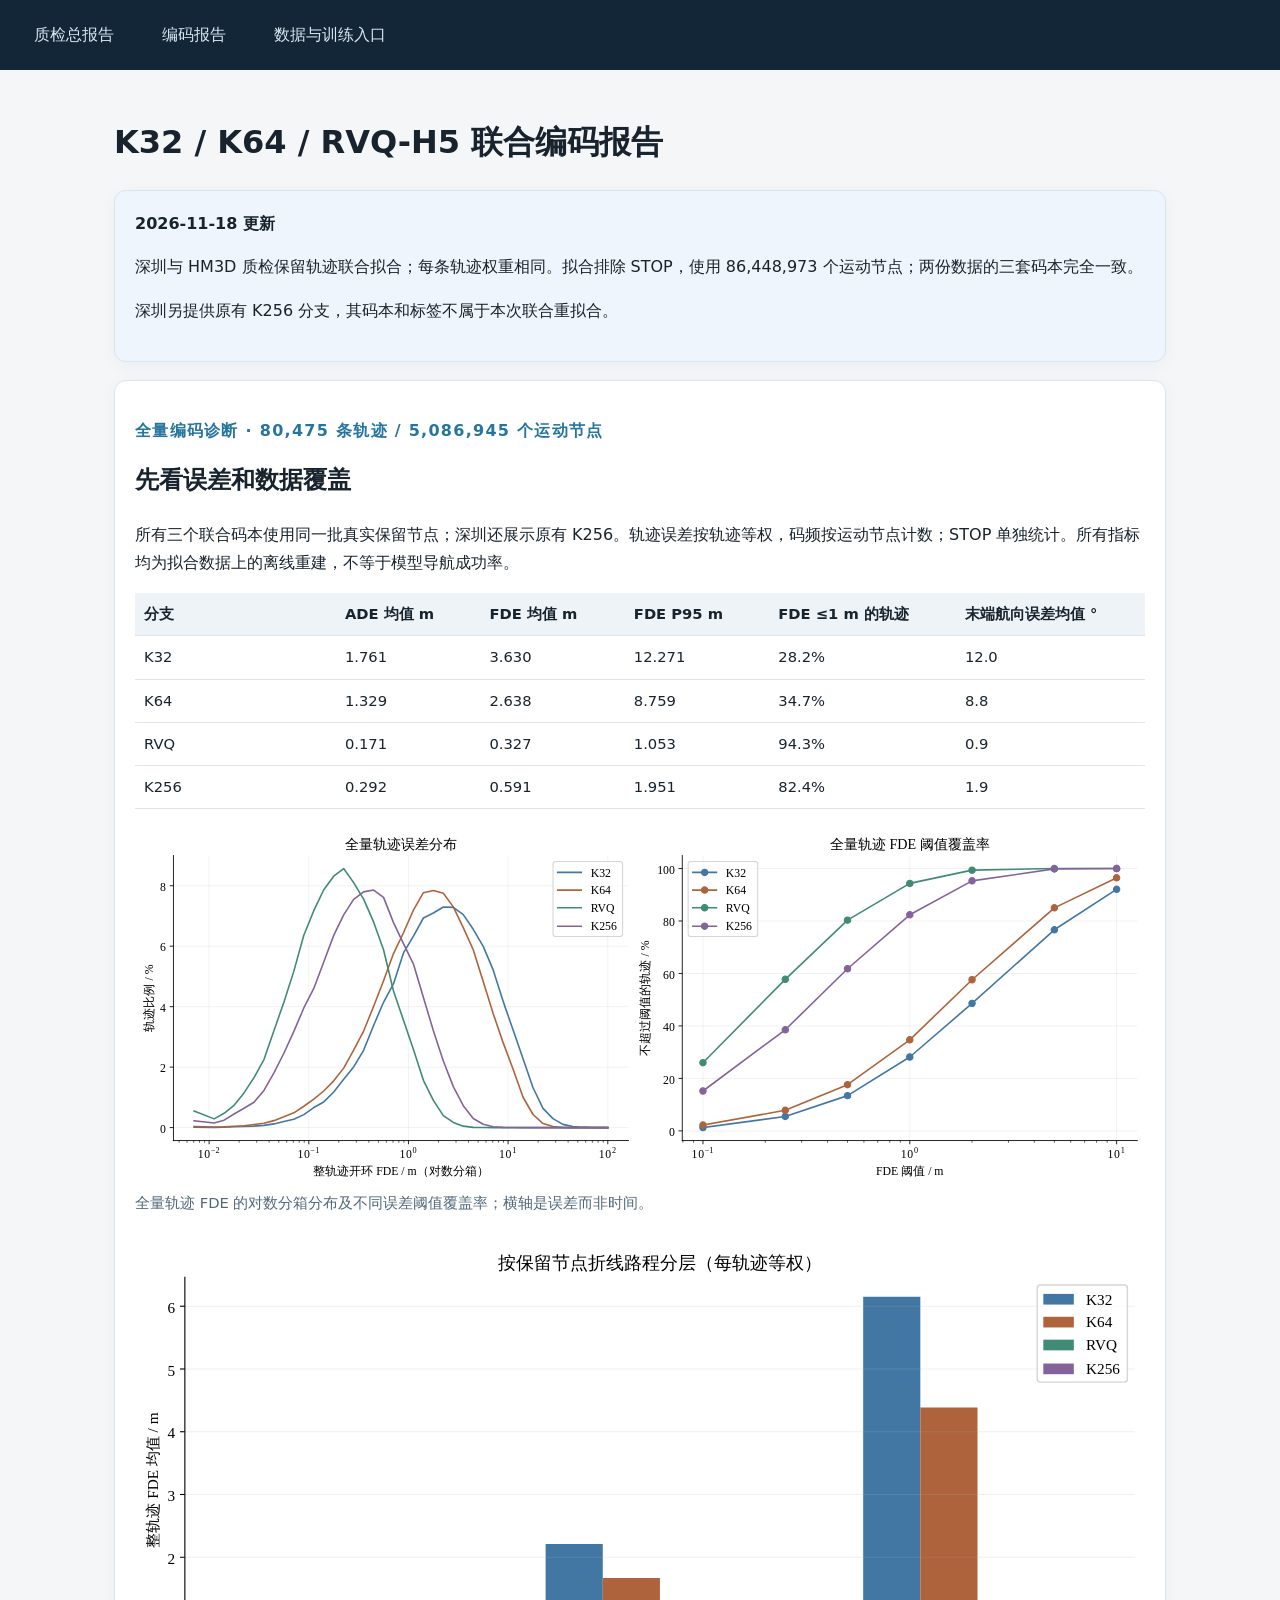
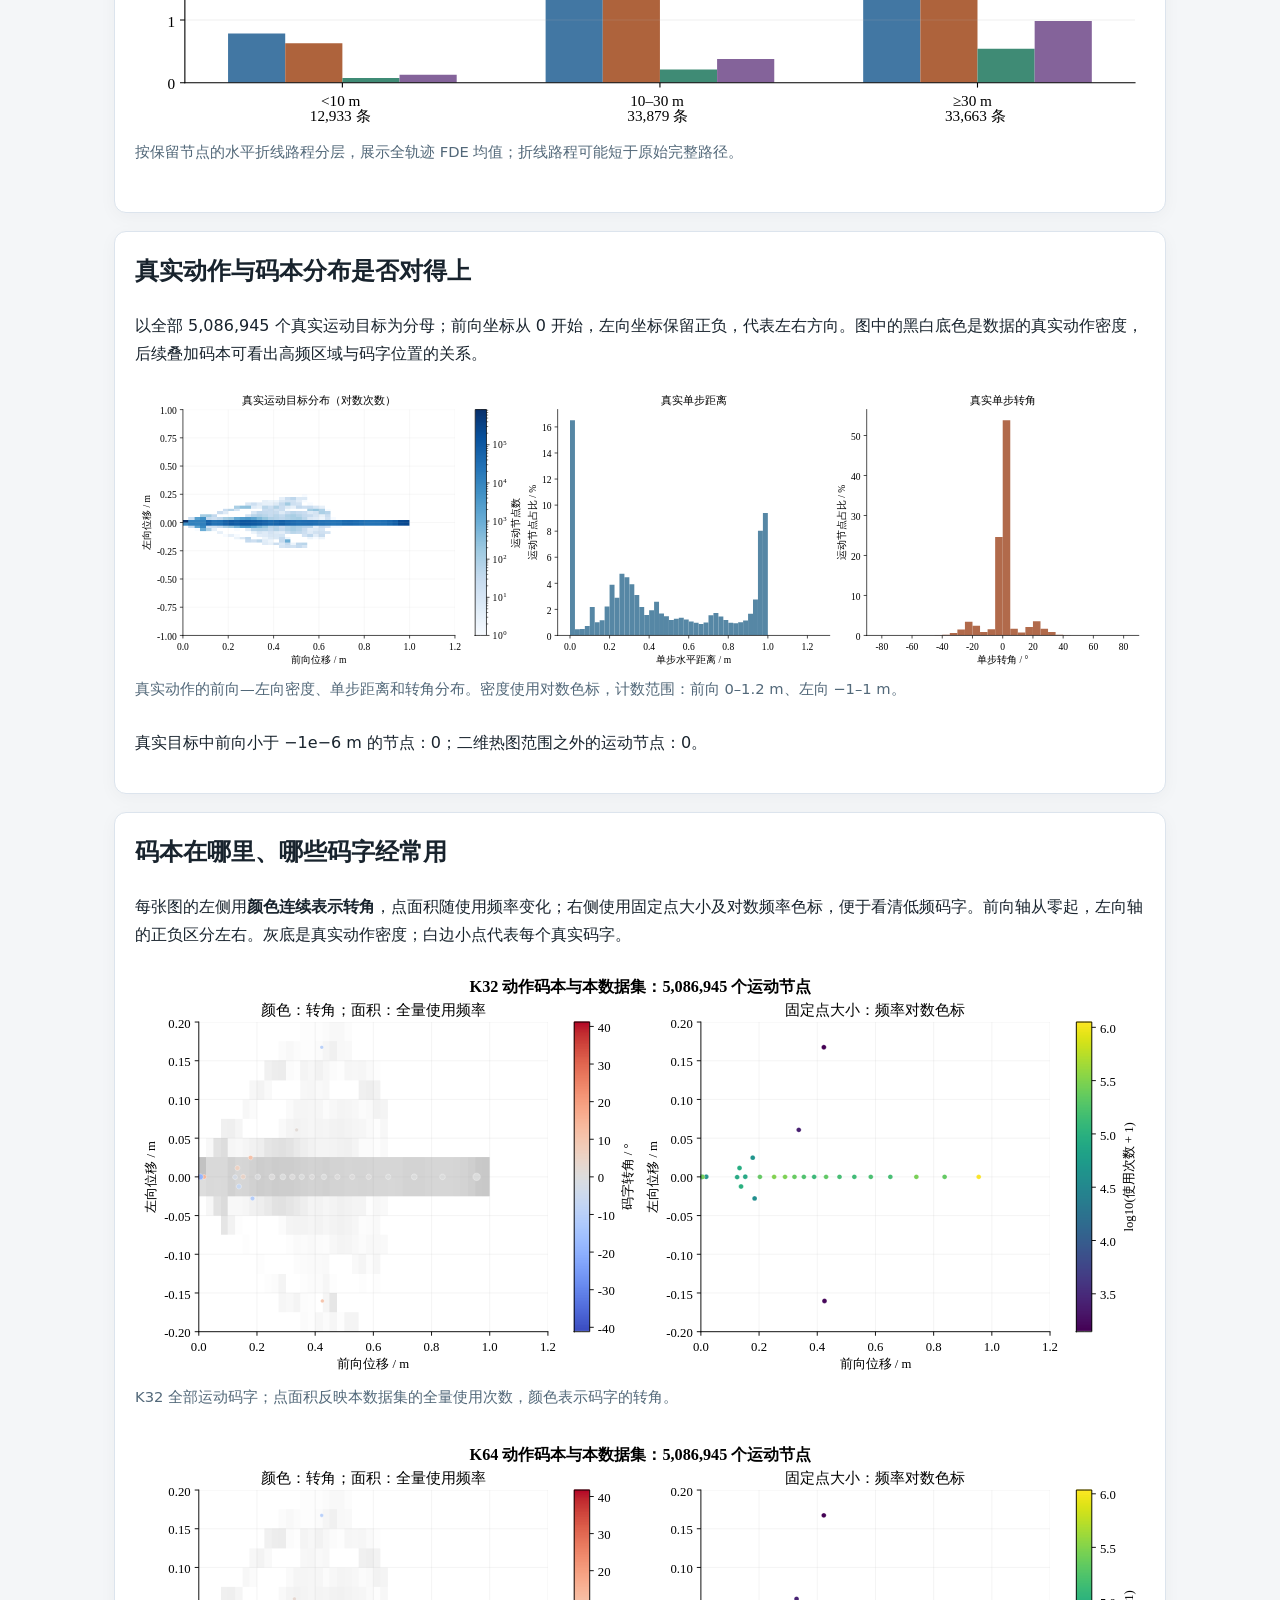
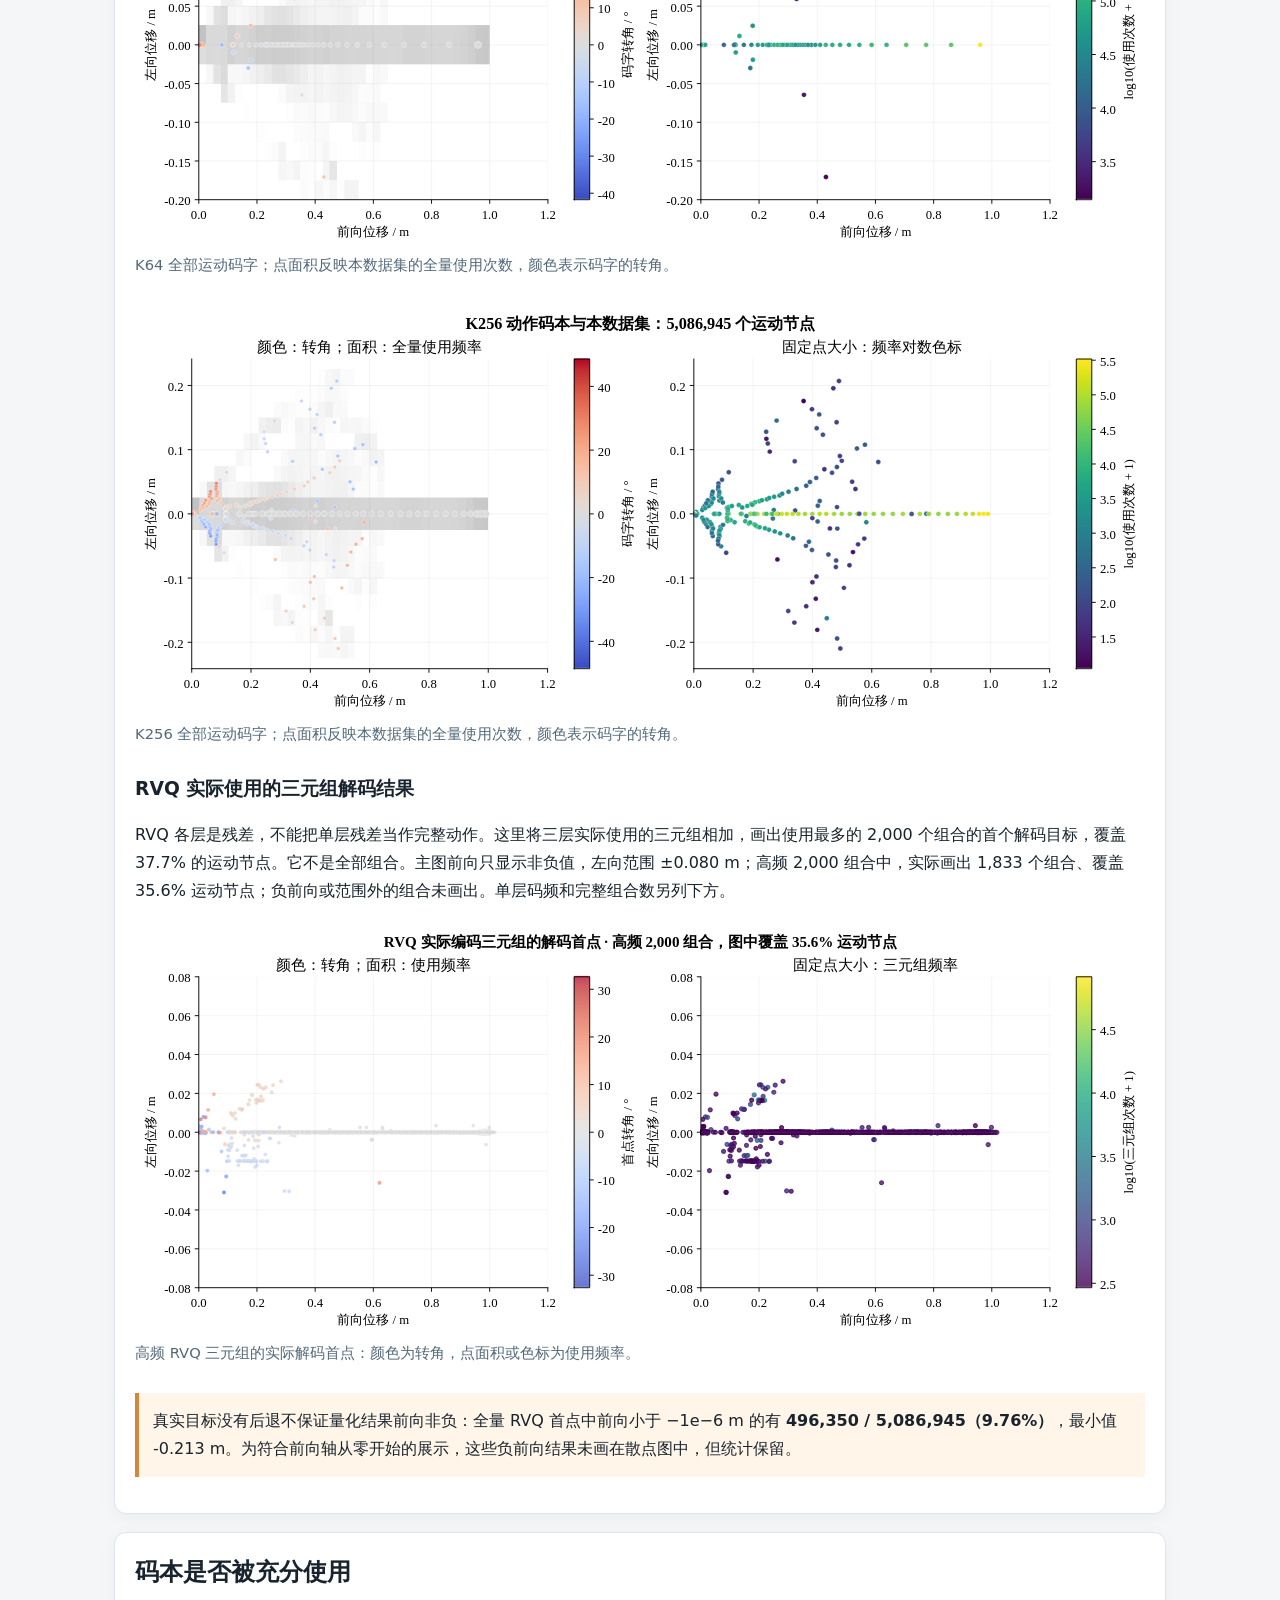
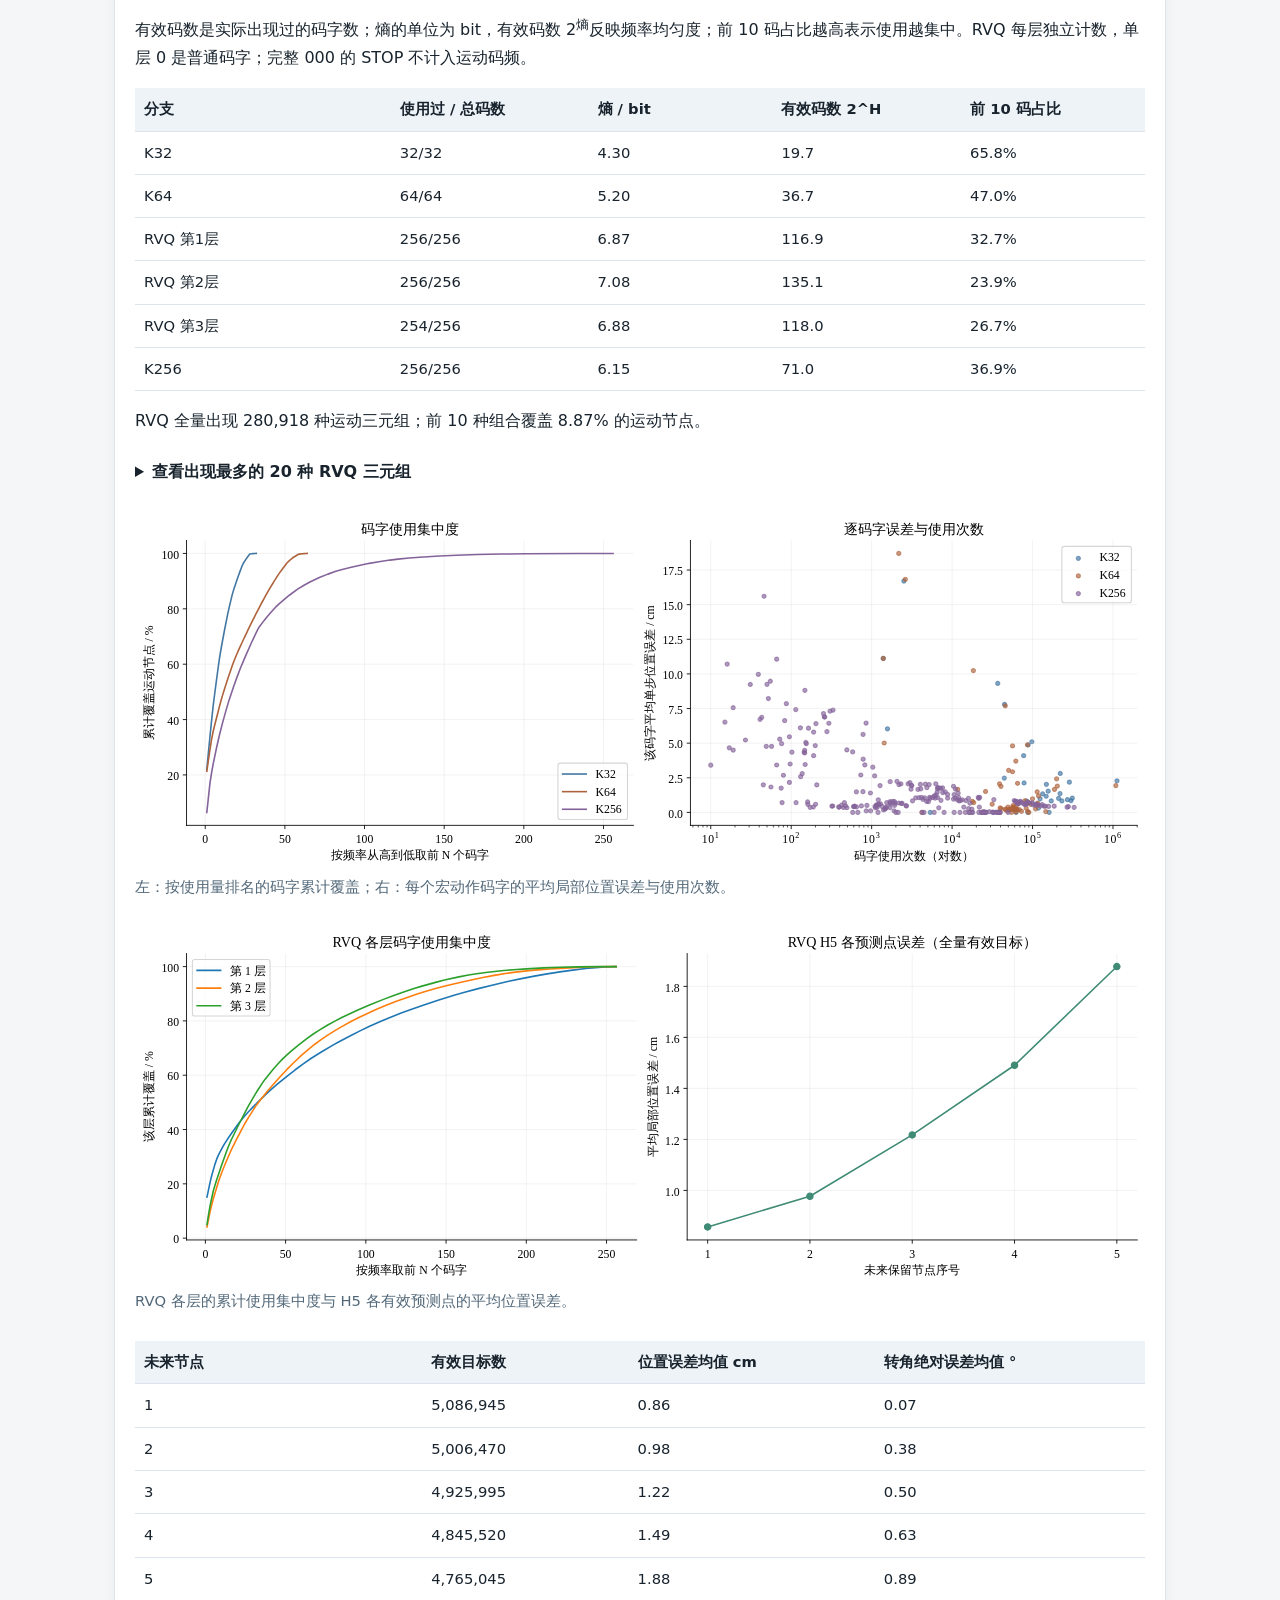
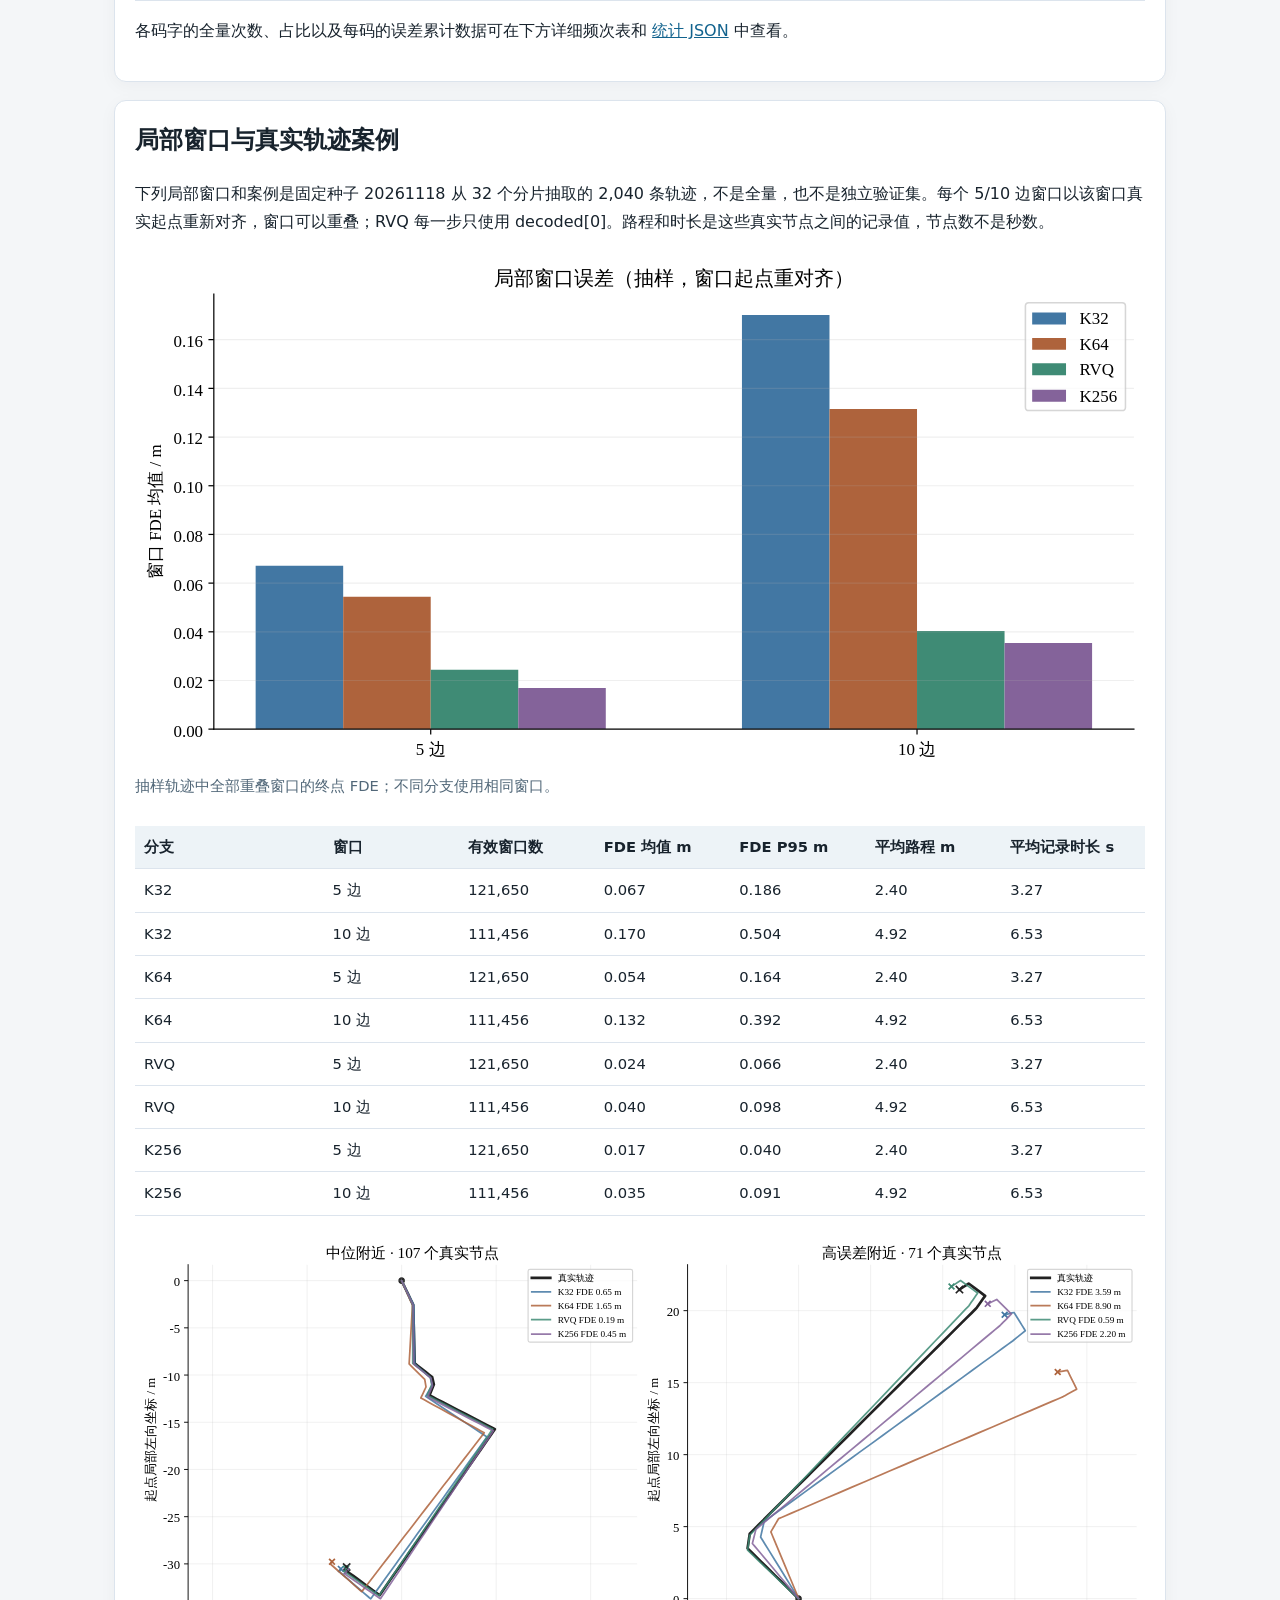
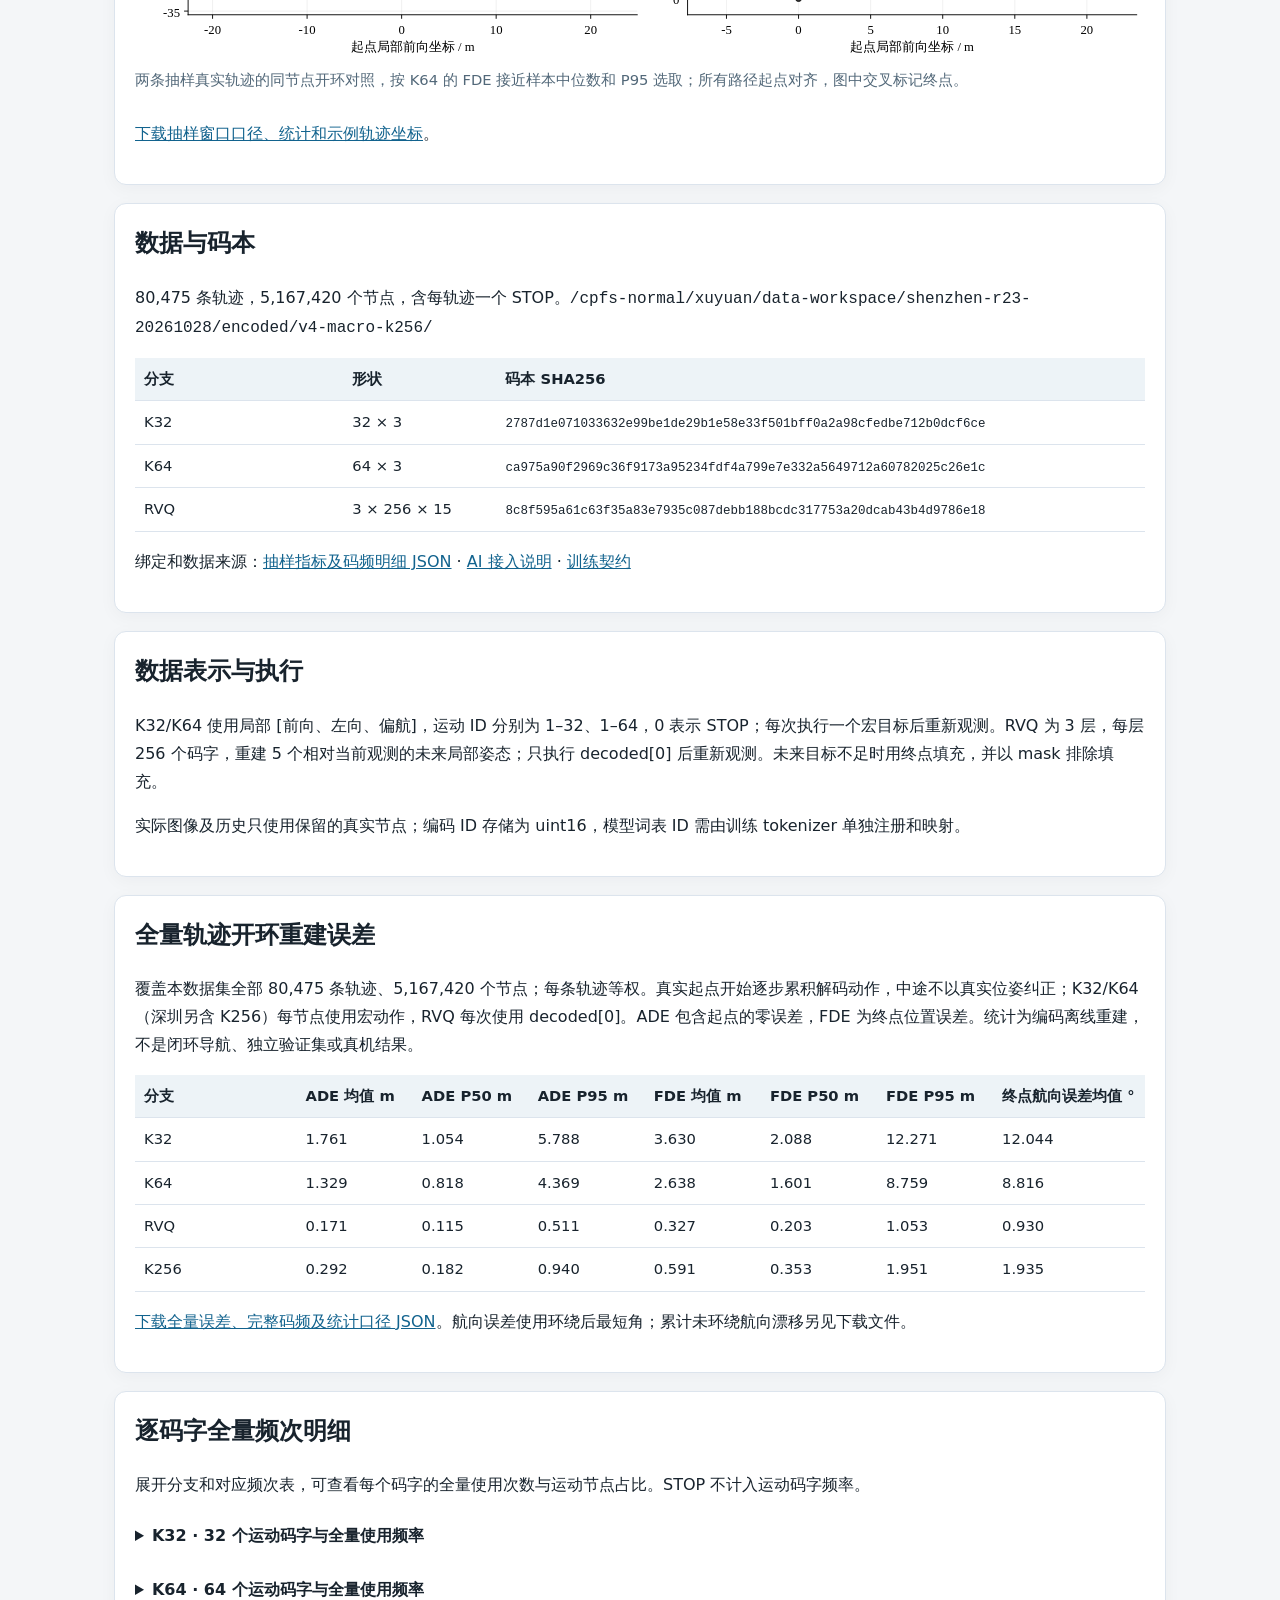
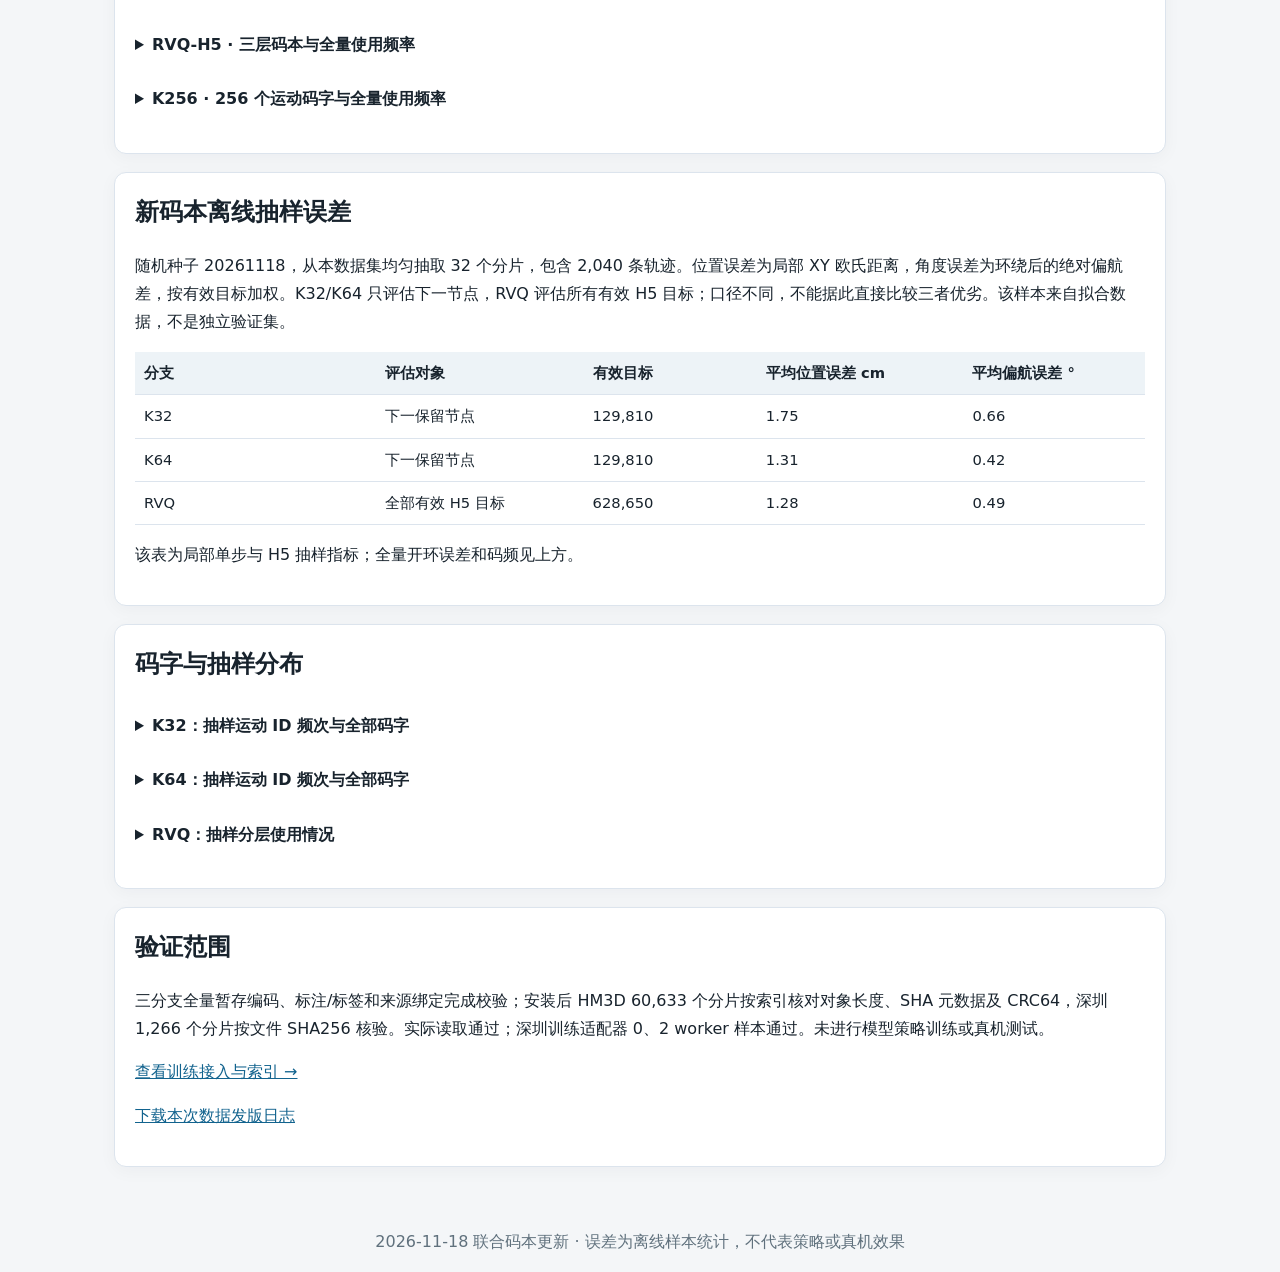
==== commit 2f5a2c8f: "Redesign codebook fit analysis and visualizations" ====
--- a/tokenizer.html
+++ b/tokenizer.html
@@ -1,3 +1,12 @@
 <!DOCTYPE html>
 
-<html lang="zh-CN"><head><meta charset="utf-8"/><meta content="width=device-width,initial-scale=1" name="viewport"/><title>K32 / K64 / RVQ-H5 联合编码报告 · 深圳 R23</title><link href="assets/style.css" rel="stylesheet"/><style>body{margin:0}main{max-width:1100px;margin:auto;padding:24px}.panel{padding:20px;border:1px solid #dce4ed;border-radius:12px;margin:18px 0}.note{background:#eef5fc}.wrap{overflow-x:auto}table{width:100%;border-collapse:collapse}td,th{padding:9px;text-align:left;border-bottom:1px solid #dce4ed}code{overflow-wrap:anywhere}pre{white-space:pre-wrap;overflow-wrap:anywhere}.hash{font-family:monospace;font-size:.85em;overflow-wrap:anywhere}.bars{display:grid;grid-template-columns:repeat(auto-fit,minmax(230px,1fr));gap:8px}.bar{display:flex;gap:8px;align-items:center}.bar i{height:10px;background:#467fa6;display:inline-block}nav{padding:14px 20px;display:flex;gap:20px;flex-wrap:wrap}footer{padding:20px}details{margin:12px 0}a{color:#12638e}</style><style id="full-visual-style">.book-viz{display:flex;flex-wrap:wrap;gap:12px}.bookplot{display:block;width:min(100%,480px);height:auto}.frequency{display:block;width:100%;height:auto;min-height:130px}.book-dot:hover,.book-dot:focus{stroke:#111;stroke-width:2.5;fill-opacity:1}.bookplot text,.frequency text{font-size:13px;fill:#334e65}details{padding:8px 0}summary{cursor:pointer;font-weight:600}</style></head><body><nav><a href="index.html">质检总报告</a><a href="tokenizer.html">编码报告</a><a href="training.html">数据与训练入口</a></nav><main><h1>K32 / K64 / RVQ-H5 联合编码报告</h1><section class="panel note"><strong>2026-11-18 更新</strong><p>深圳与 HM3D 质检保留轨迹联合拟合；每条轨迹权重相同。拟合排除 STOP，使用 86,448,973 个运动节点；两份数据的三套码本完全一致。</p><p>深圳另提供原有 K256 分支，其码本和标签不属于本次联合重拟合。</p></section><section class="panel"><h2>数据与码本</h2><p>80,475 条轨迹，5,167,420 个节点，含每轨迹一个 STOP。<code>/cpfs-normal/xuyuan/data-workspace/shenzhen-r23-20261028/encoded/v4-macro-k256/</code></p><div class="wrap"><table><thead><tr><th>分支</th><th>形状</th><th>码本 SHA256</th></tr></thead><tbody><tr><td>K32</td><td>32 × 3</td><td><code class="hash">2787d1e071033632e99be1de29b1e58e33f501bff0a2a98cfedbe712b0dcf6ce</code></td></tr><tr><td>K64</td><td>64 × 3</td><td><code class="hash">ca975a90f2969c36f9173a95234fdf4a799e7e332a5649712a60782025c26e1c</code></td></tr><tr><td>RVQ</td><td>3 × 256 × 15</td><td><code class="hash">8c8f595a61c63f35a83e7935c087debb188bcdc317753a20dcab43b4d9786e18</code></td></tr></tbody></table></div><p>绑定和数据来源：<a href="report_data/JOINT_REPORT_SAMPLE.json">抽样指标及码频明细 JSON</a> · <a href="report_data/AI_ENTRY.md">AI 接入说明</a> · <a href="report_data/TRAINING_CONTRACT.json">训练契约</a></p></section><section class="panel"><h2>数据表示与执行</h2><p>K32/K64 使用局部 [前向、左向、偏航]，运动 ID 分别为 1–32、1–64，0 表示 STOP；每次执行一个宏目标后重新观测。RVQ 为 3 层，每层 256 个码字，重建 5 个相对当前观测的未来局部姿态；只执行 decoded[0] 后重新观测。未来目标不足时用终点填充，并以 mask 排除填充。</p><p>实际图像及历史只使用保留的真实节点；编码 ID 存储为 uint16，模型词表 ID 需由训练 tokenizer 单独注册和映射。</p></section><section class="panel" id="open-loop-full"><h2>全量轨迹开环重建误差</h2><p>覆盖本数据集全部 80,475 条轨迹、5,167,420 个节点；每条轨迹等权。真实起点开始逐步累积解码动作，中途不以真实位姿纠正；K32/K64（深圳另含 K256）每节点使用宏动作，RVQ 每次使用 decoded[0]。ADE 包含起点的零误差，FDE 为终点位置误差。统计为编码离线重建，不是闭环导航、独立验证集或真机结果。</p><div class="wrap"><table><thead><tr><th>分支</th><th>ADE 均值 m</th><th>ADE P50 m</th><th>ADE P95 m</th><th>FDE 均值 m</th><th>FDE P50 m</th><th>FDE P95 m</th><th>终点航向误差均值 °</th></tr></thead><tbody><tr><td>K32</td><td>1.761</td><td>1.054</td><td>5.788</td><td>3.630</td><td>2.088</td><td>12.271</td><td>12.044</td></tr><tr><td>K64</td><td>1.329</td><td>0.818</td><td>4.369</td><td>2.638</td><td>1.601</td><td>8.759</td><td>8.816</td></tr><tr><td>RVQ</td><td>0.171</td><td>0.115</td><td>0.511</td><td>0.327</td><td>0.203</td><td>1.053</td><td>0.930</td></tr><tr><td>K256</td><td>0.292</td><td>0.182</td><td>0.940</td><td>0.591</td><td>0.353</td><td>1.951</td><td>1.935</td></tr></tbody></table></div><p><a href="report_data/JOINT_FULL_METRICS.json">下载全量误差、完整码频及统计口径 JSON</a>。航向误差使用环绕后最短角；累计未环绕航向漂移另见下载文件。</p></section><section class="panel" id="codebook-visual-full"><h2>码本可视化与全量使用频率</h2><p>使用正式编码的全部运动节点统计，完整 STOP 单独计数 80,475 次。码本和编码共用一致的 SHA256；点击分支展开，鼠标悬停或键盘聚焦可查看码字详情。</p><details id="full-k32"><summary>K32 · 32 个运动码字与全量使用频率</summary><p>每个点为一个局部动作码字；前向和左向单位为米，颜色区分偏航方向（橙：正、蓝：负、绿：接近零）。悬停或聚焦查看 ID、向量与次数。ID 0 为 STOP，不计入下图。</p><div class="book-viz"><svg aria-label="码字的前向与左向位置散点图" class="bookplot" role="img" viewbox="0 0 540 500"><rect fill="#f9fbfd" height="410" stroke="#cad8e5" width="410" x="65" y="35"></rect><line stroke="#e4ebf2" x1="65.0" x2="65.0" y1="35" y2="445"></line><line stroke="#e4ebf2" x1="65" x2="475" y1="445.0" y2="445.0"></line><line stroke="#e4ebf2" x1="167.5" x2="167.5" y1="35" y2="445"></line><line stroke="#e4ebf2" x1="65" x2="475" y1="342.5" y2="342.5"></line><line stroke="#e4ebf2" x1="270.0" x2="270.0" y1="35" y2="445"></line><line stroke="#e4ebf2" x1="65" x2="475" y1="240.0" y2="240.0"></line><line stroke="#e4ebf2" x1="372.5" x2="372.5" y1="35" y2="445"></line><line stroke="#e4ebf2" x1="65" x2="475" y1="137.5" y2="137.5"></line><line stroke="#e4ebf2" x1="475.0" x2="475.0" y1="35" y2="445"></line><line stroke="#e4ebf2" x1="65" x2="475" y1="35.0" y2="35.0"></line><line stroke="#8299ae" x1="65" x2="475" y1="240" y2="240"></line><line stroke="#8299ae" x1="270" x2="270" y1="35" y2="445"></line><circle class="book-dot" cx="325.42" cy="240.00" fill="#4b8c71" fill-opacity=".72" r="4.2" tabindex="0"><title>ID 1 · 次数 300,829 · 前向 0.2892 m · 左向 0.0000 m · 偏航 -0.00°</title></circle><circle class="book-dot" cx="270.01" cy="240.00" fill="#3977ac" fill-opacity=".72" r="4.2" tabindex="0"><title>ID 2 · 次数 160,794 · 前向 0.0000 m · 左向 -0.0000 m · 偏航 -27.89°</title></circle><circle class="book-dot" cx="318.25" cy="240.00" fill="#4b8c71" fill-opacity=".72" r="4.2" tabindex="0"><title>ID 3 · 次数 311,868 · 前向 0.2518 m · 左向 0.0000 m · 偏航 0.01°</title></circle><circle class="book-dot" cx="293.89" cy="240.07" fill="#3977ac" fill-opacity=".72" r="4.2" tabindex="0"><title>ID 4 · 次数 78,507 · 前向 0.1246 m · 左向 -0.0003 m · 偏航 -2.27°</title></circle><circle class="book-dot" cx="295.46" cy="237.81" fill="#ca633d" fill-opacity=".72" r="4.2" tabindex="0"><title>ID 5 · 次数 88,203 · 前向 0.1328 m · 左向 0.0114 m · 偏航 5.79°</title></circle><circle class="book-dot" cx="305.40" cy="245.34" fill="#3977ac" fill-opacity=".72" r="4.2" tabindex="0"><title>ID 6 · 次数 36,917 · 前向 0.1847 m · 左向 -0.0278 m · 偏航 -11.23°</title></circle><circle class="book-dot" cx="270.00" cy="240.00" fill="#ca633d" fill-opacity=".72" r="4.2" tabindex="0"><title>ID 7 · 次数 5,358 · 前向 0.0000 m · 左向 -0.0000 m · 偏航 41.17°</title></circle><circle class="book-dot" cx="411.94" cy="240.00" fill="#4b8c71" fill-opacity=".72" r="4.2" tabindex="0"><title>ID 8 · 次数 286,708 · 前向 0.7405 m · 左向 0.0000 m · 偏航 -0.00°</title></circle><circle class="book-dot" cx="299.25" cy="239.96" fill="#ca633d" fill-opacity=".72" r="4.2" tabindex="0"><title>ID 9 · 次数 77,569 · 前向 0.1526 m · 左向 0.0002 m · 偏航 4.68°</title></circle><circle class="book-dot" cx="344.62" cy="240.00" fill="#4b8c71" fill-opacity=".72" r="4.2" tabindex="0"><title>ID 10 · 次数 123,971 · 前向 0.3893 m · 左向 -0.0000 m · 偏航 0.00°</title></circle><circle class="book-dot" cx="337.85" cy="240.00" fill="#4b8c71" fill-opacity=".72" r="4.2" tabindex="0"><title>ID 11 · 次数 170,777 · 前向 0.3540 m · 左向 -0.0000 m · 偏航 -0.00°</title></circle><circle class="book-dot" cx="296.46" cy="242.39" fill="#3977ac" fill-opacity=".72" r="4.2" tabindex="0"><title>ID 12 · 次数 98,104 · 前向 0.1381 m · 左向 -0.0124 m · 偏航 -6.15°</title></circle><circle class="book-dot" cx="430.56" cy="240.00" fill="#4b8c71" fill-opacity=".72" r="4.2" tabindex="0"><title>ID 13 · 次数 220,993 · 前向 0.8377 m · 左向 0.0000 m · 偏航 -0.00°</title></circle><circle class="book-dot" cx="271.09" cy="240.00" fill="#ca633d" fill-opacity=".72" r="4.2" tabindex="0"><title>ID 14 · 次数 84,626 · 前向 0.0057 m · 左向 0.0000 m · 偏航 18.36°</title></circle><circle class="book-dot" cx="304.15" cy="235.24" fill="#ca633d" fill-opacity=".72" r="4.2" tabindex="0"><title>ID 15 · 次数 44,883 · 前向 0.1782 m · 左向 0.0248 m · 偏航 10.87°</title></circle><circle class="book-dot" cx="371.09" cy="240.00" fill="#4b8c71" fill-opacity=".72" r="4.2" tabindex="0"><title>ID 16 · 次数 133,512 · 前向 0.5274 m · 左向 -0.0000 m · 偏航 0.00°</title></circle><circle class="book-dot" cx="270.00" cy="240.00" fill="#ca633d" fill-opacity=".72" r="4.2" tabindex="0"><title>ID 17 · 次数 38,496 · 前向 0.0000 m · 左向 0.0000 m · 偏航 33.31°</title></circle><circle class="book-dot" cx="273.54" cy="239.99" fill="#ca633d" fill-opacity=".72" r="4.2" tabindex="0"><title>ID 18 · 次数 44,537 · 前向 0.0185 m · 左向 0.0000 m · 偏航 14.11°</title></circle><circle class="book-dot" cx="270.29" cy="240.00" fill="#ca633d" fill-opacity=".72" r="4.2" tabindex="0"><title>ID 19 · 次数 118,416 · 前向 0.0015 m · 左向 0.0000 m · 偏航 21.77°</title></circle><circle class="book-dot" cx="308.90" cy="240.00" fill="#3977ac" fill-opacity=".72" r="4.2" tabindex="0"><title>ID 20 · 次数 219,458 · 前向 0.2030 m · 左向 0.0000 m · 偏航 -0.47°</title></circle><circle class="book-dot" cx="381.94" cy="240.00" fill="#4b8c71" fill-opacity=".72" r="4.2" tabindex="0"><title>ID 21 · 次数 156,344 · 前向 0.5841 m · 左向 -0.0000 m · 偏航 0.00°</title></circle><circle class="book-dot" cx="351.43" cy="270.72" fill="#ca633d" fill-opacity=".72" r="4.2" tabindex="0"><title>ID 22 · 次数 1,572 · 前向 0.4249 m · 左向 -0.1603 m · 偏航 10.50°</title></circle><circle class="book-dot" cx="270.00" cy="240.00" fill="#ca633d" fill-opacity=".72" r="4.2" tabindex="0"><title>ID 23 · 次数 62,475 · 前向 0.0000 m · 左向 0.0000 m · 偏航 28.50°</title></circle><circle class="book-dot" cx="270.01" cy="240.00" fill="#ca633d" fill-opacity=".72" r="4.2" tabindex="0"><title>ID 24 · 次数 87,143 · 前向 0.0001 m · 左向 0.0000 m · 偏航 24.74°</title></circle><circle class="book-dot" cx="453.04" cy="240.00" fill="#4b8c71" fill-opacity=".72" r="4.2" tabindex="0"><title>ID 25 · 次数 1,120,834 · 前向 0.9550 m · 左向 -0.0000 m · 偏航 -0.00°</title></circle><circle class="book-dot" cx="351.02" cy="207.90" fill="#3977ac" fill-opacity=".72" r="4.2" tabindex="0"><title>ID 26 · 次数 1,394 · 前向 0.4227 m · 左向 0.1675 m · 偏航 -10.15°</title></circle><circle class="book-dot" cx="361.32" cy="240.00" fill="#4b8c71" fill-opacity=".72" r="4.2" tabindex="0"><title>ID 27 · 次数 147,759 · 前向 0.4765 m · 左向 -0.0000 m · 偏航 0.00°</title></circle><circle class="book-dot" cx="352.47" cy="240.00" fill="#4b8c71" fill-opacity=".72" r="4.2" tabindex="0"><title>ID 28 · 次数 210,971 · 前向 0.4303 m · 左向 0.0000 m · 偏航 -0.00°</title></circle><circle class="book-dot" cx="331.65" cy="240.00" fill="#4b8c71" fill-opacity=".72" r="4.2" tabindex="0"><title>ID 29 · 次数 231,430 · 前向 0.3217 m · 左向 0.0000 m · 偏航 0.00°</title></circle><circle class="book-dot" cx="394.81" cy="240.00" fill="#4b8c71" fill-opacity=".72" r="4.2" tabindex="0"><title>ID 30 · 次数 148,581 · 前向 0.6512 m · 左向 0.0000 m · 偏航 -0.00°</title></circle><circle class="book-dot" cx="334.48" cy="228.36" fill="#ca633d" fill-opacity=".72" r="4.2" tabindex="0"><title>ID 31 · 次数 2,516 · 前向 0.3364 m · 左向 0.0607 m · 偏航 1.58°</title></circle><circle class="book-dot" cx="271.11" cy="240.00" fill="#3977ac" fill-opacity=".72" r="4.2" tabindex="0"><title>ID 32 · 次数 271,400 · 前向 0.0058 m · 左向 -0.0000 m · 偏航 -19.20°</title></circle><text text-anchor="middle" x="270" y="482">前向（m），图中范围 ±1.07</text><text text-anchor="middle" transform="translate(18 240) rotate(-90)">左向（m）</text></svg></div><p>全量运动码字次数；悬停或聚焦柱子可查看 ID、次数和占比。</p><svg aria-label="按码字 ID 排列的全量使用次数柱状图" class="frequency" role="img" viewbox="0 0 1000 275"><line stroke="#7b8fa0" x1="50" x2="950" y1="225" y2="225"></line><text x="48" y="20">最大 1,120,834 次</text><rect fill="#397ba4" height="53.68" tabindex="0" width="27.875" x="50.000" y="171.32"><title>ID 0：300,829 次，占运动节点 5.914%</title></rect><rect fill="#397ba4" height="28.69" tabindex="0" width="27.875" x="78.125" y="196.31"><title>ID 1：160,794 次，占运动节点 3.161%</title></rect><rect fill="#397ba4" height="55.65" tabindex="0" width="27.875" x="106.250" y="169.35"><title>ID 2：311,868 次，占运动节点 6.131%</title></rect><rect fill="#397ba4" height="14.01" tabindex="0" width="27.875" x="134.375" y="210.99"><title>ID 3：78,507 次，占运动节点 1.543%</title></rect><rect fill="#397ba4" height="15.74" tabindex="0" width="27.875" x="162.500" y="209.26"><title>ID 4：88,203 次，占运动节点 1.734%</title></rect><rect fill="#397ba4" height="6.59" tabindex="0" width="27.875" x="190.625" y="218.41"><title>ID 5：36,917 次，占运动节点 0.726%</title></rect><rect fill="#397ba4" height="0.96" tabindex="0" width="27.875" x="218.750" y="224.04"><title>ID 6：5,358 次，占运动节点 0.105%</title></rect><rect fill="#397ba4" height="51.16" tabindex="0" width="27.875" x="246.875" y="173.84"><title>ID 7：286,708 次，占运动节点 5.636%</title></rect><rect fill="#397ba4" height="13.84" tabindex="0" width="27.875" x="275.000" y="211.16"><title>ID 8：77,569 次，占运动节点 1.525%</title></rect><rect fill="#397ba4" height="22.12" tabindex="0" width="27.875" x="303.125" y="202.88"><title>ID 9：123,971 次，占运动节点 2.437%</title></rect><rect fill="#397ba4" height="30.47" tabindex="0" width="27.875" x="331.250" y="194.53"><title>ID 10：170,777 次，占运动节点 3.357%</title></rect><rect fill="#397ba4" height="17.51" tabindex="0" width="27.875" x="359.375" y="207.49"><title>ID 11：98,104 次，占运动节点 1.929%</title></rect><rect fill="#397ba4" height="39.43" tabindex="0" width="27.875" x="387.500" y="185.57"><title>ID 12：220,993 次，占运动节点 4.344%</title></rect><rect fill="#397ba4" height="15.10" tabindex="0" width="27.875" x="415.625" y="209.90"><title>ID 13：84,626 次，占运动节点 1.664%</title></rect><rect fill="#397ba4" height="8.01" tabindex="0" width="27.875" x="443.750" y="216.99"><title>ID 14：44,883 次，占运动节点 0.882%</title></rect><rect fill="#397ba4" height="23.82" tabindex="0" width="27.875" x="471.875" y="201.18"><title>ID 15：133,512 次，占运动节点 2.625%</title></rect><rect fill="#397ba4" height="6.87" tabindex="0" width="27.875" x="500.000" y="218.13"><title>ID 16：38,496 次，占运动节点 0.757%</title></rect><rect fill="#397ba4" height="7.95" tabindex="0" width="27.875" x="528.125" y="217.05"><title>ID 17：44,537 次，占运动节点 0.876%</title></rect><rect fill="#397ba4" height="21.13" tabindex="0" width="27.875" x="556.250" y="203.87"><title>ID 18：118,416 次，占运动节点 2.328%</title></rect><rect fill="#397ba4" height="39.16" tabindex="0" width="27.875" x="584.375" y="185.84"><title>ID 19：219,458 次，占运动节点 4.314%</title></rect><rect fill="#397ba4" height="27.90" tabindex="0" width="27.875" x="612.500" y="197.10"><title>ID 20：156,344 次，占运动节点 3.073%</title></rect><rect fill="#397ba4" height="0.28" tabindex="0" width="27.875" x="640.625" y="224.72"><title>ID 21：1,572 次，占运动节点 0.031%</title></rect><rect fill="#397ba4" height="11.15" tabindex="0" width="27.875" x="668.750" y="213.85"><title>ID 22：62,475 次，占运动节点 1.228%</title></rect><rect fill="#397ba4" height="15.55" tabindex="0" width="27.875" x="696.875" y="209.45"><title>ID 23：87,143 次，占运动节点 1.713%</title></rect><rect fill="#397ba4" height="200.00" tabindex="0" width="27.875" x="725.000" y="25.00"><title>ID 24：1,120,834 次，占运动节点 22.034%</title></rect><rect fill="#397ba4" height="0.25" tabindex="0" width="27.875" x="753.125" y="224.75"><title>ID 25：1,394 次，占运动节点 0.027%</title></rect><rect fill="#397ba4" height="26.37" tabindex="0" width="27.875" x="781.250" y="198.63"><title>ID 26：147,759 次，占运动节点 2.905%</title></rect><rect fill="#397ba4" height="37.65" tabindex="0" width="27.875" x="809.375" y="187.35"><title>ID 27：210,971 次，占运动节点 4.147%</title></rect><rect fill="#397ba4" height="41.30" tabindex="0" width="27.875" x="837.500" y="183.70"><title>ID 28：231,430 次，占运动节点 4.549%</title></rect><rect fill="#397ba4" height="26.51" tabindex="0" width="27.875" x="865.625" y="198.49"><title>ID 29：148,581 次，占运动节点 2.921%</title></rect><rect fill="#397ba4" height="0.45" tabindex="0" width="27.875" x="893.750" y="224.55"><title>ID 30：2,516 次，占运动节点 0.049%</title></rect><rect fill="#397ba4" height="48.43" tabindex="0" width="27.875" x="921.875" y="176.57"><title>ID 31：271,400 次，占运动节点 5.335%</title></rect><text x="50" y="250">ID 0</text><text text-anchor="end" x="950" y="250">ID 31</text></svg><details><summary>查看逐码字全量频次表</summary><div class="wrap"><table><thead><tr><th>ID</th><th>次数</th><th>运动节点占比</th></tr></thead><tbody><tr><td>1</td><td>300,829</td><td>5.914%</td></tr><tr><td>2</td><td>160,794</td><td>3.161%</td></tr><tr><td>3</td><td>311,868</td><td>6.131%</td></tr><tr><td>4</td><td>78,507</td><td>1.543%</td></tr><tr><td>5</td><td>88,203</td><td>1.734%</td></tr><tr><td>6</td><td>36,917</td><td>0.726%</td></tr><tr><td>7</td><td>5,358</td><td>0.105%</td></tr><tr><td>8</td><td>286,708</td><td>5.636%</td></tr><tr><td>9</td><td>77,569</td><td>1.525%</td></tr><tr><td>10</td><td>123,971</td><td>2.437%</td></tr><tr><td>11</td><td>170,777</td><td>3.357%</td></tr><tr><td>12</td><td>98,104</td><td>1.929%</td></tr><tr><td>13</td><td>220,993</td><td>4.344%</td></tr><tr><td>14</td><td>84,626</td><td>1.664%</td></tr><tr><td>15</td><td>44,883</td><td>0.882%</td></tr><tr><td>16</td><td>133,512</td><td>2.625%</td></tr><tr><td>17</td><td>38,496</td><td>0.757%</td></tr><tr><td>18</td><td>44,537</td><td>0.876%</td></tr><tr><td>19</td><td>118,416</td><td>2.328%</td></tr><tr><td>20</td><td>219,458</td><td>4.314%</td></tr><tr><td>21</td><td>156,344</td><td>3.073%</td></tr><tr><td>22</td><td>1,572</td><td>0.031%</td></tr><tr><td>23</td><td>62,475</td><td>1.228%</td></tr><tr><td>24</td><td>87,143</td><td>1.713%</td></tr><tr><td>25</td><td>1,120,834</td><td>22.034%</td></tr><tr><td>26</td><td>1,394</td><td>0.027%</td></tr><tr><td>27</td><td>147,759</td><td>2.905%</td></tr><tr><td>28</td><td>210,971</td><td>4.147%</td></tr><tr><td>29</td><td>231,430</td><td>4.549%</td></tr><tr><td>30</td><td>148,581</td><td>2.921%</td></tr><tr><td>31</td><td>2,516</td><td>0.049%</td></tr><tr><td>32</td><td>271,400</td><td>5.335%</td></tr></tbody></table></div></details></details><details id="full-k64"><summary>K64 · 64 个运动码字与全量使用频率</summary><p>每个点为一个局部动作码字；前向和左向单位为米，颜色区分偏航方向（橙：正、蓝：负、绿：接近零）。悬停或聚焦查看 ID、向量与次数。ID 0 为 STOP，不计入下图。</p><div class="book-viz"><svg aria-label="码字的前向与左向位置散点图" class="bookplot" role="img" viewbox="0 0 540 500"><rect fill="#f9fbfd" height="410" stroke="#cad8e5" width="410" x="65" y="35"></rect><line stroke="#e4ebf2" x1="65.0" x2="65.0" y1="35" y2="445"></line><line stroke="#e4ebf2" x1="65" x2="475" y1="445.0" y2="445.0"></line><line stroke="#e4ebf2" x1="167.5" x2="167.5" y1="35" y2="445"></line><line stroke="#e4ebf2" x1="65" x2="475" y1="342.5" y2="342.5"></line><line stroke="#e4ebf2" x1="270.0" x2="270.0" y1="35" y2="445"></line><line stroke="#e4ebf2" x1="65" x2="475" y1="240.0" y2="240.0"></line><line stroke="#e4ebf2" x1="372.5" x2="372.5" y1="35" y2="445"></line><line stroke="#e4ebf2" x1="65" x2="475" y1="137.5" y2="137.5"></line><line stroke="#e4ebf2" x1="475.0" x2="475.0" y1="35" y2="445"></line><line stroke="#e4ebf2" x1="65" x2="475" y1="35.0" y2="35.0"></line><line stroke="#8299ae" x1="65" x2="475" y1="240" y2="240"></line><line stroke="#8299ae" x1="270" x2="270" y1="35" y2="445"></line><circle class="book-dot" cx="367.08" cy="240.00" fill="#4b8c71" fill-opacity=".72" r="4.2" tabindex="0"><title>ID 1 · 次数 80,835 · 前向 0.5091 m · 左向 -0.0000 m · 偏航 0.00°</title></circle><circle class="book-dot" cx="315.78" cy="240.00" fill="#4b8c71" fill-opacity=".72" r="4.2" tabindex="0"><title>ID 2 · 次数 57,680 · 前向 0.2401 m · 左向 0.0000 m · 偏航 0.00°</title></circle><circle class="book-dot" cx="338.30" cy="240.00" fill="#4b8c71" fill-opacity=".72" r="4.2" tabindex="0"><title>ID 3 · 次数 45,655 · 前向 0.3582 m · 左向 -0.0000 m · 偏航 0.00°</title></circle><circle class="book-dot" cx="302.39" cy="245.70" fill="#3977ac" fill-opacity=".72" r="4.2" tabindex="0"><title>ID 4 · 次数 18,382 · 前向 0.1699 m · 左向 -0.0299 m · 偏航 -14.16°</title></circle><circle class="book-dot" cx="304.07" cy="243.67" fill="#3977ac" fill-opacity=".72" r="4.2" tabindex="0"><title>ID 5 · 次数 56,374 · 前向 0.1787 m · 左向 -0.0193 m · 偏航 -7.91°</title></circle><circle class="book-dot" cx="270.00" cy="240.00" fill="#3977ac" fill-opacity=".72" r="4.2" tabindex="0"><title>ID 6 · 次数 54,733 · 前向 0.0000 m · 左向 -0.0000 m · 偏航 -26.19°</title></circle><circle class="book-dot" cx="342.42" cy="240.00" fill="#4b8c71" fill-opacity=".72" r="4.2" tabindex="0"><title>ID 7 · 次数 39,604 · 前向 0.3798 m · 左向 0.0000 m · 偏航 0.00°</title></circle><circle class="book-dot" cx="336.54" cy="240.00" fill="#4b8c71" fill-opacity=".72" r="4.2" tabindex="0"><title>ID 8 · 次数 50,685 · 前向 0.3489 m · 左向 0.0000 m · 偏航 -0.00°</title></circle><circle class="book-dot" cx="271.65" cy="240.01" fill="#3977ac" fill-opacity=".72" r="4.2" tabindex="0"><title>ID 9 · 次数 26,048 · 前向 0.0087 m · 左向 -0.0000 m · 偏航 -12.96°</title></circle><circle class="book-dot" cx="340.23" cy="240.00" fill="#4b8c71" fill-opacity=".72" r="4.2" tabindex="0"><title>ID 10 · 次数 40,460 · 前向 0.3683 m · 左向 -0.0000 m · 偏航 -0.00°</title></circle><circle class="book-dot" cx="434.01" cy="240.00" fill="#4b8c71" fill-opacity=".72" r="4.2" tabindex="0"><title>ID 11 · 次数 199,065 · 前向 0.8601 m · 左向 0.0000 m · 偏航 -0.00°</title></circle><circle class="book-dot" cx="334.93" cy="240.00" fill="#4b8c71" fill-opacity=".72" r="4.2" tabindex="0"><title>ID 12 · 次数 51,293 · 前向 0.3405 m · 左向 0.0000 m · 偏航 0.00°</title></circle><circle class="book-dot" cx="325.12" cy="240.00" fill="#4b8c71" fill-opacity=".72" r="4.2" tabindex="0"><title>ID 13 · 次数 61,659 · 前向 0.2891 m · 左向 0.0000 m · 偏航 0.00°</title></circle><circle class="book-dot" cx="270.00" cy="240.00" fill="#3977ac" fill-opacity=".72" r="4.2" tabindex="0"><title>ID 14 · 次数 4,220 · 前向 0.0000 m · 左向 -0.0000 m · 偏航 -41.74°</title></circle><circle class="book-dot" cx="292.85" cy="241.86" fill="#3977ac" fill-opacity=".72" r="4.2" tabindex="0"><title>ID 15 · 次数 61,969 · 前向 0.1198 m · 左向 -0.0097 m · 偏航 -5.43°</title></circle><circle class="book-dot" cx="417.64" cy="240.00" fill="#4b8c71" fill-opacity=".72" r="4.2" tabindex="0"><title>ID 16 · 次数 203,002 · 前向 0.7742 m · 左向 0.0000 m · 偏航 -0.00°</title></circle><circle class="book-dot" cx="318.09" cy="240.00" fill="#4b8c71" fill-opacity=".72" r="4.2" tabindex="0"><title>ID 17 · 次数 83,403 · 前向 0.2522 m · 左向 0.0000 m · 偏航 -0.00°</title></circle><circle class="book-dot" cx="333.44" cy="240.00" fill="#4b8c71" fill-opacity=".72" r="4.2" tabindex="0"><title>ID 18 · 次数 52,279 · 前向 0.3327 m · 左向 0.0000 m · 偏航 0.00°</title></circle><circle class="book-dot" cx="310.55" cy="240.00" fill="#4b8c71" fill-opacity=".72" r="4.2" tabindex="0"><title>ID 19 · 次数 58,917 · 前向 0.2126 m · 左向 0.0000 m · 偏航 -0.00°</title></circle><circle class="book-dot" cx="270.00" cy="240.00" fill="#3977ac" fill-opacity=".72" r="4.2" tabindex="0"><title>ID 20 · 次数 39,199 · 前向 0.0000 m · 左向 -0.0000 m · 偏航 -29.39°</title></circle><circle class="book-dot" cx="348.16" cy="240.00" fill="#4b8c71" fill-opacity=".72" r="4.2" tabindex="0"><title>ID 21 · 次数 62,994 · 前向 0.4099 m · 左向 -0.0000 m · 偏航 0.00°</title></circle><circle class="book-dot" cx="292.68" cy="240.01" fill="#3977ac" fill-opacity=".72" r="4.2" tabindex="0"><title>ID 22 · 次数 38,840 · 前向 0.1189 m · 左向 -0.0000 m · 偏航 -4.58°</title></circle><circle class="book-dot" cx="332.70" cy="228.68" fill="#ca633d" fill-opacity=".72" r="4.2" tabindex="0"><title>ID 23 · 次数 2,621 · 前向 0.3288 m · 左向 0.0594 m · 偏航 2.65°</title></circle><circle class="book-dot" cx="327.80" cy="240.00" fill="#4b8c71" fill-opacity=".72" r="4.2" tabindex="0"><title>ID 24 · 次数 59,745 · 前向 0.3031 m · 左向 0.0000 m · 偏航 0.00°</title></circle><circle class="book-dot" cx="351.96" cy="272.54" fill="#ca633d" fill-opacity=".72" r="4.2" tabindex="0"><title>ID 25 · 次数 1,432 · 前向 0.4298 m · 左向 -0.1706 m · 偏航 10.13°</title></circle><circle class="book-dot" cx="391.69" cy="240.00" fill="#4b8c71" fill-opacity=".72" r="4.2" tabindex="0"><title>ID 26 · 次数 114,122 · 前向 0.6381 m · 左向 0.0000 m · 偏航 -0.00°</title></circle><circle class="book-dot" cx="303.14" cy="240.00" fill="#4b8c71" fill-opacity=".72" r="4.2" tabindex="0"><title>ID 27 · 次数 31,473 · 前向 0.1738 m · 左向 -0.0000 m · 偏航 -0.00°</title></circle><circle class="book-dot" cx="356.17" cy="240.00" fill="#4b8c71" fill-opacity=".72" r="4.2" tabindex="0"><title>ID 28 · 次数 95,269 · 前向 0.4519 m · 左向 0.0000 m · 偏航 -0.00°</title></circle><circle class="book-dot" cx="303.95" cy="235.30" fill="#ca633d" fill-opacity=".72" r="4.2" tabindex="0"><title>ID 29 · 次数 45,812 · 前向 0.1780 m · 左向 0.0247 m · 偏航 10.81°</title></circle><circle class="book-dot" cx="361.23" cy="240.00" fill="#4b8c71" fill-opacity=".72" r="4.2" tabindex="0"><title>ID 30 · 次数 90,376 · 前向 0.4784 m · 左向 -0.0000 m · 偏航 0.00°</title></circle><circle class="book-dot" cx="314.50" cy="239.99" fill="#3977ac" fill-opacity=".72" r="4.2" tabindex="0"><title>ID 31 · 次数 56,420 · 前向 0.2333 m · 左向 0.0000 m · 偏航 -5.12°</title></circle><circle class="book-dot" cx="270.08" cy="240.00" fill="#3977ac" fill-opacity=".72" r="4.2" tabindex="0"><title>ID 32 · 次数 48,721 · 前向 0.0004 m · 左向 -0.0000 m · 偏航 -16.37°</title></circle><circle class="book-dot" cx="322.07" cy="240.00" fill="#4b8c71" fill-opacity=".72" r="4.2" tabindex="0"><title>ID 33 · 次数 63,199 · 前向 0.2731 m · 左向 0.0000 m · 偏航 0.00°</title></circle><circle class="book-dot" cx="270.00" cy="240.00" fill="#ca633d" fill-opacity=".72" r="4.2" tabindex="0"><title>ID 34 · 次数 23,955 · 前向 0.0000 m · 左向 0.0000 m · 偏航 36.55°</title></circle><circle class="book-dot" cx="313.33" cy="240.00" fill="#4b8c71" fill-opacity=".72" r="4.2" tabindex="0"><title>ID 35 · 次数 56,146 · 前向 0.2272 m · 左向 0.0000 m · 偏航 0.00°</title></circle><circle class="book-dot" cx="298.14" cy="240.00" fill="#4b8c71" fill-opacity=".72" r="4.2" tabindex="0"><title>ID 36 · 次数 18,564 · 前向 0.1476 m · 左向 -0.0000 m · 偏航 -0.00°</title></circle><circle class="book-dot" cx="329.17" cy="240.00" fill="#4b8c71" fill-opacity=".72" r="4.2" tabindex="0"><title>ID 37 · 次数 60,612 · 前向 0.3103 m · 左向 0.0000 m · 偏航 0.00°</title></circle><circle class="book-dot" cx="320.20" cy="240.00" fill="#4b8c71" fill-opacity=".72" r="4.2" tabindex="0"><title>ID 38 · 次数 109,165 · 前向 0.2632 m · 左向 0.0000 m · 偏航 0.00°</title></circle><circle class="book-dot" cx="292.43" cy="239.91" fill="#ca633d" fill-opacity=".72" r="4.2" tabindex="0"><title>ID 39 · 次数 40,498 · 前向 0.1176 m · 左向 0.0005 m · 偏航 4.48°</title></circle><circle class="book-dot" cx="453.04" cy="240.00" fill="#4b8c71" fill-opacity=".72" r="4.2" tabindex="0"><title>ID 40 · 次数 1,084,196 · 前向 0.9598 m · 左向 -0.0000 m · 偏航 -0.00°</title></circle><circle class="book-dot" cx="270.06" cy="240.00" fill="#ca633d" fill-opacity=".72" r="4.2" tabindex="0"><title>ID 41 · 次数 146,015 · 前向 0.0003 m · 左向 0.0000 m · 偏航 23.70°</title></circle><circle class="book-dot" cx="330.57" cy="240.00" fill="#4b8c71" fill-opacity=".72" r="4.2" tabindex="0"><title>ID 42 · 次数 53,635 · 前向 0.3177 m · 左向 -0.0000 m · 偏航 -0.00°</title></circle><circle class="book-dot" cx="381.90" cy="240.00" fill="#4b8c71" fill-opacity=".72" r="4.2" tabindex="0"><title>ID 43 · 次数 118,789 · 前向 0.5868 m · 左向 -0.0000 m · 偏航 0.01°</title></circle><circle class="book-dot" cx="270.00" cy="240.00" fill="#ca633d" fill-opacity=".72" r="4.2" tabindex="0"><title>ID 44 · 次数 90,053 · 前向 0.0000 m · 左向 0.0000 m · 偏航 28.69°</title></circle><circle class="book-dot" cx="337.54" cy="252.31" fill="#ca633d" fill-opacity=".72" r="4.2" tabindex="0"><title>ID 45 · 次数 2,173 · 前向 0.3542 m · 左向 -0.0646 m · 偏航 1.50°</title></circle><circle class="book-dot" cx="285.05" cy="240.00" fill="#3977ac" fill-opacity=".72" r="4.2" tabindex="0"><title>ID 46 · 次数 11,736 · 前向 0.0789 m · 左向 -0.0000 m · 偏航 -16.82°</title></circle><circle class="book-dot" cx="270.78" cy="240.00" fill="#ca633d" fill-opacity=".72" r="4.2" tabindex="0"><title>ID 47 · 次数 115,843 · 前向 0.0041 m · 左向 0.0000 m · 偏航 19.75°</title></circle><circle class="book-dot" cx="270.10" cy="240.00" fill="#3977ac" fill-opacity=".72" r="4.2" tabindex="0"><title>ID 48 · 次数 72,942 · 前向 0.0005 m · 左向 -0.0000 m · 偏航 -21.16°</title></circle><circle class="book-dot" cx="272.81" cy="239.99" fill="#ca633d" fill-opacity=".72" r="4.2" tabindex="0"><title>ID 49 · 次数 65,095 · 前向 0.0148 m · 左向 0.0000 m · 偏航 14.94°</title></circle><circle class="book-dot" cx="270.06" cy="240.00" fill="#3977ac" fill-opacity=".72" r="4.2" tabindex="0"><title>ID 50 · 次数 87,489 · 前向 0.0003 m · 左向 -0.0000 m · 偏航 -23.43°</title></circle><circle class="book-dot" cx="270.00" cy="240.00" fill="#3977ac" fill-opacity=".72" r="4.2" tabindex="0"><title>ID 51 · 次数 25,483 · 前向 0.0000 m · 左向 0.0000 m · 偏航 -33.97°</title></circle><circle class="book-dot" cx="404.57" cy="240.00" fill="#4b8c71" fill-opacity=".72" r="4.2" tabindex="0"><title>ID 52 · 次数 187,338 · 前向 0.7057 m · 左向 0.0000 m · 偏航 -0.00°</title></circle><circle class="book-dot" cx="295.25" cy="237.83" fill="#ca633d" fill-opacity=".72" r="4.2" tabindex="0"><title>ID 53 · 次数 86,466 · 前向 0.1324 m · 左向 0.0114 m · 偏航 5.82°</title></circle><circle class="book-dot" cx="350.57" cy="208.10" fill="#3977ac" fill-opacity=".72" r="4.2" tabindex="0"><title>ID 54 · 次数 1,395 · 前向 0.4225 m · 左向 0.1673 m · 偏航 -10.15°</title></circle><circle class="book-dot" cx="332.00" cy="240.00" fill="#4b8c71" fill-opacity=".72" r="4.2" tabindex="0"><title>ID 55 · 次数 46,281 · 前向 0.3251 m · 左向 0.0000 m · 偏航 0.00°</title></circle><circle class="book-dot" cx="326.50" cy="240.00" fill="#4b8c71" fill-opacity=".72" r="4.2" tabindex="0"><title>ID 56 · 次数 65,237 · 前向 0.2963 m · 左向 -0.0000 m · 偏航 0.00°</title></circle><circle class="book-dot" cx="323.68" cy="240.00" fill="#4b8c71" fill-opacity=".72" r="4.2" tabindex="0"><title>ID 57 · 次数 68,611 · 前向 0.2815 m · 左向 0.0000 m · 偏航 0.00°</title></circle><circle class="book-dot" cx="291.71" cy="240.01" fill="#4b8c71" fill-opacity=".72" r="4.2" tabindex="0"><title>ID 58 · 次数 17,818 · 前向 0.1139 m · 左向 -0.0000 m · 偏航 -0.02°</title></circle><circle class="book-dot" cx="270.02" cy="240.00" fill="#3977ac" fill-opacity=".72" r="4.2" tabindex="0"><title>ID 59 · 次数 62,007 · 前向 0.0001 m · 左向 -0.0000 m · 偏航 -18.94°</title></circle><circle class="book-dot" cx="307.33" cy="240.00" fill="#4b8c71" fill-opacity=".72" r="4.2" tabindex="0"><title>ID 60 · 次数 57,199 · 前向 0.1957 m · 左向 0.0000 m · 偏航 -0.00°</title></circle><circle class="book-dot" cx="351.85" cy="240.00" fill="#4b8c71" fill-opacity=".72" r="4.2" tabindex="0"><title>ID 61 · 次数 115,801 · 前向 0.4292 m · 左向 -0.0000 m · 偏航 0.00°</title></circle><circle class="book-dot" cx="314.42" cy="240.01" fill="#ca633d" fill-opacity=".72" r="4.2" tabindex="0"><title>ID 62 · 次数 50,474 · 前向 0.2329 m · 左向 -0.0000 m · 偏航 5.13°</title></circle><circle class="book-dot" cx="345.06" cy="240.00" fill="#4b8c71" fill-opacity=".72" r="4.2" tabindex="0"><title>ID 63 · 次数 49,486 · 前向 0.3936 m · 左向 -0.0000 m · 偏航 0.00°</title></circle><circle class="book-dot" cx="373.86" cy="240.00" fill="#4b8c71" fill-opacity=".72" r="4.2" tabindex="0"><title>ID 64 · 次数 99,957 · 前向 0.5447 m · 左向 0.0000 m · 偏航 -0.00°</title></circle><text text-anchor="middle" x="270" y="482">前向（m），图中范围 ±1.08</text><text text-anchor="middle" transform="translate(18 240) rotate(-90)">左向（m）</text></svg></div><p>全量运动码字次数；悬停或聚焦柱子可查看 ID、次数和占比。</p><svg aria-label="按码字 ID 排列的全量使用次数柱状图" class="frequency" role="img" viewbox="0 0 1000 275"><line stroke="#7b8fa0" x1="50" x2="950" y1="225" y2="225"></line><text x="48" y="20">最大 1,084,196 次</text><rect fill="#397ba4" height="14.91" tabindex="0" width="13.812" x="50.000" y="210.09"><title>ID 0：80,835 次，占运动节点 1.589%</title></rect><rect fill="#397ba4" height="10.64" tabindex="0" width="13.812" x="64.062" y="214.36"><title>ID 1：57,680 次，占运动节点 1.134%</title></rect><rect fill="#397ba4" height="8.42" tabindex="0" width="13.812" x="78.125" y="216.58"><title>ID 2：45,655 次，占运动节点 0.897%</title></rect><rect fill="#397ba4" height="3.39" tabindex="0" width="13.812" x="92.188" y="221.61"><title>ID 3：18,382 次，占运动节点 0.361%</title></rect><rect fill="#397ba4" height="10.40" tabindex="0" width="13.812" x="106.250" y="214.60"><title>ID 4：56,374 次，占运动节点 1.108%</title></rect><rect fill="#397ba4" height="10.10" tabindex="0" width="13.812" x="120.312" y="214.90"><title>ID 5：54,733 次，占运动节点 1.076%</title></rect><rect fill="#397ba4" height="7.31" tabindex="0" width="13.812" x="134.375" y="217.69"><title>ID 6：39,604 次，占运动节点 0.779%</title></rect><rect fill="#397ba4" height="9.35" tabindex="0" width="13.812" x="148.438" y="215.65"><title>ID 7：50,685 次，占运动节点 0.996%</title></rect><rect fill="#397ba4" height="4.81" tabindex="0" width="13.812" x="162.500" y="220.19"><title>ID 8：26,048 次，占运动节点 0.512%</title></rect><rect fill="#397ba4" height="7.46" tabindex="0" width="13.812" x="176.562" y="217.54"><title>ID 9：40,460 次，占运动节点 0.795%</title></rect><rect fill="#397ba4" height="36.72" tabindex="0" width="13.812" x="190.625" y="188.28"><title>ID 10：199,065 次，占运动节点 3.913%</title></rect><rect fill="#397ba4" height="9.46" tabindex="0" width="13.812" x="204.688" y="215.54"><title>ID 11：51,293 次，占运动节点 1.008%</title></rect><rect fill="#397ba4" height="11.37" tabindex="0" width="13.812" x="218.750" y="213.63"><title>ID 12：61,659 次，占运动节点 1.212%</title></rect><rect fill="#397ba4" height="0.78" tabindex="0" width="13.812" x="232.812" y="224.22"><title>ID 13：4,220 次，占运动节点 0.083%</title></rect><rect fill="#397ba4" height="11.43" tabindex="0" width="13.812" x="246.875" y="213.57"><title>ID 14：61,969 次，占运动节点 1.218%</title></rect><rect fill="#397ba4" height="37.45" tabindex="0" width="13.812" x="260.938" y="187.55"><title>ID 15：203,002 次，占运动节点 3.991%</title></rect><rect fill="#397ba4" height="15.39" tabindex="0" width="13.812" x="275.000" y="209.61"><title>ID 16：83,403 次，占运动节点 1.640%</title></rect><rect fill="#397ba4" height="9.64" tabindex="0" width="13.812" x="289.062" y="215.36"><title>ID 17：52,279 次，占运动节点 1.028%</title></rect><rect fill="#397ba4" height="10.87" tabindex="0" width="13.812" x="303.125" y="214.13"><title>ID 18：58,917 次，占运动节点 1.158%</title></rect><rect fill="#397ba4" height="7.23" tabindex="0" width="13.812" x="317.188" y="217.77"><title>ID 19：39,199 次，占运动节点 0.771%</title></rect><rect fill="#397ba4" height="11.62" tabindex="0" width="13.812" x="331.250" y="213.38"><title>ID 20：62,994 次，占运动节点 1.238%</title></rect><rect fill="#397ba4" height="7.16" tabindex="0" width="13.812" x="345.312" y="217.84"><title>ID 21：38,840 次，占运动节点 0.764%</title></rect><rect fill="#397ba4" height="0.48" tabindex="0" width="13.812" x="359.375" y="224.52"><title>ID 22：2,621 次，占运动节点 0.052%</title></rect><rect fill="#397ba4" height="11.02" tabindex="0" width="13.812" x="373.438" y="213.98"><title>ID 23：59,745 次，占运动节点 1.174%</title></rect><rect fill="#397ba4" height="0.26" tabindex="0" width="13.812" x="387.500" y="224.74"><title>ID 24：1,432 次，占运动节点 0.028%</title></rect><rect fill="#397ba4" height="21.05" tabindex="0" width="13.812" x="401.562" y="203.95"><title>ID 25：114,122 次，占运动节点 2.243%</title></rect><rect fill="#397ba4" height="5.81" tabindex="0" width="13.812" x="415.625" y="219.19"><title>ID 26：31,473 次，占运动节点 0.619%</title></rect><rect fill="#397ba4" height="17.57" tabindex="0" width="13.812" x="429.688" y="207.43"><title>ID 27：95,269 次，占运动节点 1.873%</title></rect><rect fill="#397ba4" height="8.45" tabindex="0" width="13.812" x="443.750" y="216.55"><title>ID 28：45,812 次，占运动节点 0.901%</title></rect><rect fill="#397ba4" height="16.67" tabindex="0" width="13.812" x="457.812" y="208.33"><title>ID 29：90,376 次，占运动节点 1.777%</title></rect><rect fill="#397ba4" height="10.41" tabindex="0" width="13.812" x="471.875" y="214.59"><title>ID 30：56,420 次，占运动节点 1.109%</title></rect><rect fill="#397ba4" height="8.99" tabindex="0" width="13.812" x="485.938" y="216.01"><title>ID 31：48,721 次，占运动节点 0.958%</title></rect><rect fill="#397ba4" height="11.66" tabindex="0" width="13.812" x="500.000" y="213.34"><title>ID 32：63,199 次，占运动节点 1.242%</title></rect><rect fill="#397ba4" height="4.42" tabindex="0" width="13.812" x="514.062" y="220.58"><title>ID 33：23,955 次，占运动节点 0.471%</title></rect><rect fill="#397ba4" height="10.36" tabindex="0" width="13.812" x="528.125" y="214.64"><title>ID 34：56,146 次，占运动节点 1.104%</title></rect><rect fill="#397ba4" height="3.42" tabindex="0" width="13.812" x="542.188" y="221.58"><title>ID 35：18,564 次，占运动节点 0.365%</title></rect><rect fill="#397ba4" height="11.18" tabindex="0" width="13.812" x="556.250" y="213.82"><title>ID 36：60,612 次，占运动节点 1.192%</title></rect><rect fill="#397ba4" height="20.14" tabindex="0" width="13.812" x="570.312" y="204.86"><title>ID 37：109,165 次，占运动节点 2.146%</title></rect><rect fill="#397ba4" height="7.47" tabindex="0" width="13.812" x="584.375" y="217.53"><title>ID 38：40,498 次，占运动节点 0.796%</title></rect><rect fill="#397ba4" height="200.00" tabindex="0" width="13.812" x="598.438" y="25.00"><title>ID 39：1,084,196 次，占运动节点 21.313%</title></rect><rect fill="#397ba4" height="26.94" tabindex="0" width="13.812" x="612.500" y="198.06"><title>ID 40：146,015 次，占运动节点 2.870%</title></rect><rect fill="#397ba4" height="9.89" tabindex="0" width="13.812" x="626.562" y="215.11"><title>ID 41：53,635 次，占运动节点 1.054%</title></rect><rect fill="#397ba4" height="21.91" tabindex="0" width="13.812" x="640.625" y="203.09"><title>ID 42：118,789 次，占运动节点 2.335%</title></rect><rect fill="#397ba4" height="16.61" tabindex="0" width="13.812" x="654.688" y="208.39"><title>ID 43：90,053 次，占运动节点 1.770%</title></rect><rect fill="#397ba4" height="0.40" tabindex="0" width="13.812" x="668.750" y="224.60"><title>ID 44：2,173 次，占运动节点 0.043%</title></rect><rect fill="#397ba4" height="2.16" tabindex="0" width="13.812" x="682.812" y="222.84"><title>ID 45：11,736 次，占运动节点 0.231%</title></rect><rect fill="#397ba4" height="21.37" tabindex="0" width="13.812" x="696.875" y="203.63"><title>ID 46：115,843 次，占运动节点 2.277%</title></rect><rect fill="#397ba4" height="13.46" tabindex="0" width="13.812" x="710.938" y="211.54"><title>ID 47：72,942 次，占运动节点 1.434%</title></rect><rect fill="#397ba4" height="12.01" tabindex="0" width="13.812" x="725.000" y="212.99"><title>ID 48：65,095 次，占运动节点 1.280%</title></rect><rect fill="#397ba4" height="16.14" tabindex="0" width="13.812" x="739.062" y="208.86"><title>ID 49：87,489 次，占运动节点 1.720%</title></rect><rect fill="#397ba4" height="4.70" tabindex="0" width="13.812" x="753.125" y="220.30"><title>ID 50：25,483 次，占运动节点 0.501%</title></rect><rect fill="#397ba4" height="34.56" tabindex="0" width="13.812" x="767.188" y="190.44"><title>ID 51：187,338 次，占运动节点 3.683%</title></rect><rect fill="#397ba4" height="15.95" tabindex="0" width="13.812" x="781.250" y="209.05"><title>ID 52：86,466 次，占运动节点 1.700%</title></rect><rect fill="#397ba4" height="0.26" tabindex="0" width="13.812" x="795.312" y="224.74"><title>ID 53：1,395 次，占运动节点 0.027%</title></rect><rect fill="#397ba4" height="8.54" tabindex="0" width="13.812" x="809.375" y="216.46"><title>ID 54：46,281 次，占运动节点 0.910%</title></rect><rect fill="#397ba4" height="12.03" tabindex="0" width="13.812" x="823.438" y="212.97"><title>ID 55：65,237 次，占运动节点 1.282%</title></rect><rect fill="#397ba4" height="12.66" tabindex="0" width="13.812" x="837.500" y="212.34"><title>ID 56：68,611 次，占运动节点 1.349%</title></rect><rect fill="#397ba4" height="3.29" tabindex="0" width="13.812" x="851.562" y="221.71"><title>ID 57：17,818 次，占运动节点 0.350%</title></rect><rect fill="#397ba4" height="11.44" tabindex="0" width="13.812" x="865.625" y="213.56"><title>ID 58：62,007 次，占运动节点 1.219%</title></rect><rect fill="#397ba4" height="10.55" tabindex="0" width="13.812" x="879.688" y="214.45"><title>ID 59：57,199 次，占运动节点 1.124%</title></rect><rect fill="#397ba4" height="21.36" tabindex="0" width="13.812" x="893.750" y="203.64"><title>ID 60：115,801 次，占运动节点 2.276%</title></rect><rect fill="#397ba4" height="9.31" tabindex="0" width="13.812" x="907.812" y="215.69"><title>ID 61：50,474 次，占运动节点 0.992%</title></rect><rect fill="#397ba4" height="9.13" tabindex="0" width="13.812" x="921.875" y="215.87"><title>ID 62：49,486 次，占运动节点 0.973%</title></rect><rect fill="#397ba4" height="18.44" tabindex="0" width="13.812" x="935.938" y="206.56"><title>ID 63：99,957 次，占运动节点 1.965%</title></rect><text x="50" y="250">ID 0</text><text text-anchor="end" x="950" y="250">ID 63</text></svg><details><summary>查看逐码字全量频次表</summary><div class="wrap"><table><thead><tr><th>ID</th><th>次数</th><th>运动节点占比</th></tr></thead><tbody><tr><td>1</td><td>80,835</td><td>1.589%</td></tr><tr><td>2</td><td>57,680</td><td>1.134%</td></tr><tr><td>3</td><td>45,655</td><td>0.897%</td></tr><tr><td>4</td><td>18,382</td><td>0.361%</td></tr><tr><td>5</td><td>56,374</td><td>1.108%</td></tr><tr><td>6</td><td>54,733</td><td>1.076%</td></tr><tr><td>7</td><td>39,604</td><td>0.779%</td></tr><tr><td>8</td><td>50,685</td><td>0.996%</td></tr><tr><td>9</td><td>26,048</td><td>0.512%</td></tr><tr><td>10</td><td>40,460</td><td>0.795%</td></tr><tr><td>11</td><td>199,065</td><td>3.913%</td></tr><tr><td>12</td><td>51,293</td><td>1.008%</td></tr><tr><td>13</td><td>61,659</td><td>1.212%</td></tr><tr><td>14</td><td>4,220</td><td>0.083%</td></tr><tr><td>15</td><td>61,969</td><td>1.218%</td></tr><tr><td>16</td><td>203,002</td><td>3.991%</td></tr><tr><td>17</td><td>83,403</td><td>1.640%</td></tr><tr><td>18</td><td>52,279</td><td>1.028%</td></tr><tr><td>19</td><td>58,917</td><td>1.158%</td></tr><tr><td>20</td><td>39,199</td><td>0.771%</td></tr><tr><td>21</td><td>62,994</td><td>1.238%</td></tr><tr><td>22</td><td>38,840</td><td>0.764%</td></tr><tr><td>23</td><td>2,621</td><td>0.052%</td></tr><tr><td>24</td><td>59,745</td><td>1.174%</td></tr><tr><td>25</td><td>1,432</td><td>0.028%</td></tr><tr><td>26</td><td>114,122</td><td>2.243%</td></tr><tr><td>27</td><td>31,473</td><td>0.619%</td></tr><tr><td>28</td><td>95,269</td><td>1.873%</td></tr><tr><td>29</td><td>45,812</td><td>0.901%</td></tr><tr><td>30</td><td>90,376</td><td>1.777%</td></tr><tr><td>31</td><td>56,420</td><td>1.109%</td></tr><tr><td>32</td><td>48,721</td><td>0.958%</td></tr><tr><td>33</td><td>63,199</td><td>1.242%</td></tr><tr><td>34</td><td>23,955</td><td>0.471%</td></tr><tr><td>35</td><td>56,146</td><td>1.104%</td></tr><tr><td>36</td><td>18,564</td><td>0.365%</td></tr><tr><td>37</td><td>60,612</td><td>1.192%</td></tr><tr><td>38</td><td>109,165</td><td>2.146%</td></tr><tr><td>39</td><td>40,498</td><td>0.796%</td></tr><tr><td>40</td><td>1,084,196</td><td>21.313%</td></tr><tr><td>41</td><td>146,015</td><td>2.870%</td></tr><tr><td>42</td><td>53,635</td><td>1.054%</td></tr><tr><td>43</td><td>118,789</td><td>2.335%</td></tr><tr><td>44</td><td>90,053</td><td>1.770%</td></tr><tr><td>45</td><td>2,173</td><td>0.043%</td></tr><tr><td>46</td><td>11,736</td><td>0.231%</td></tr><tr><td>47</td><td>115,843</td><td>2.277%</td></tr><tr><td>48</td><td>72,942</td><td>1.434%</td></tr><tr><td>49</td><td>65,095</td><td>1.280%</td></tr><tr><td>50</td><td>87,489</td><td>1.720%</td></tr><tr><td>51</td><td>25,483</td><td>0.501%</td></tr><tr><td>52</td><td>187,338</td><td>3.683%</td></tr><tr><td>53</td><td>86,466</td><td>1.700%</td></tr><tr><td>54</td><td>1,395</td><td>0.027%</td></tr><tr><td>55</td><td>46,281</td><td>0.910%</td></tr><tr><td>56</td><td>65,237</td><td>1.282%</td></tr><tr><td>57</td><td>68,611</td><td>1.349%</td></tr><tr><td>58</td><td>17,818</td><td>0.350%</td></tr><tr><td>59</td><td>62,007</td><td>1.219%</td></tr><tr><td>60</td><td>57,199</td><td>1.124%</td></tr><tr><td>61</td><td>115,801</td><td>2.276%</td></tr><tr><td>62</td><td>50,474</td><td>0.992%</td></tr><tr><td>63</td><td>49,486</td><td>0.973%</td></tr><tr><td>64</td><td>99,957</td><td>1.965%</td></tr></tbody></table></div></details></details><details id="full-rvq"><summary>RVQ-H5 · 三层码本与全量使用频率</summary><h4>第 1 层：5,086,945 个运动码字</h4><p>散点为该层码字的第一个未来点；悬停或触摸码字显示其 H5 五点向量。第 2、3 层为残差，必须与前层相加才能得到完整预测。</p><div class="book-viz"><svg aria-label="码字的前向与左向位置散点图" class="bookplot" role="img" viewbox="0 0 540 500"><rect fill="#f9fbfd" height="410" stroke="#cad8e5" width="410" x="65" y="35"></rect><line stroke="#e4ebf2" x1="65.0" x2="65.0" y1="35" y2="445"></line><line stroke="#e4ebf2" x1="65" x2="475" y1="445.0" y2="445.0"></line><line stroke="#e4ebf2" x1="167.5" x2="167.5" y1="35" y2="445"></line><line stroke="#e4ebf2" x1="65" x2="475" y1="342.5" y2="342.5"></line><line stroke="#e4ebf2" x1="270.0" x2="270.0" y1="35" y2="445"></line><line stroke="#e4ebf2" x1="65" x2="475" y1="240.0" y2="240.0"></line><line stroke="#e4ebf2" x1="372.5" x2="372.5" y1="35" y2="445"></line><line stroke="#e4ebf2" x1="65" x2="475" y1="137.5" y2="137.5"></line><line stroke="#e4ebf2" x1="475.0" x2="475.0" y1="35" y2="445"></line><line stroke="#e4ebf2" x1="65" x2="475" y1="35.0" y2="35.0"></line><line stroke="#8299ae" x1="65" x2="475" y1="240" y2="240"></line><line stroke="#8299ae" x1="270" x2="270" y1="35" y2="445"></line><circle class="book-dot" cx="341.86" cy="240.00" data-trace="270.0,240.0 284.4,240.0 303.2,240.0 317.7,240.0 329.6,240.0 330.6,240.0" fill="#4b8c71" fill-opacity=".72" r="4.2" tabindex="0"><title>ID 0 · 次数 9,257 · 前向 0.3796 m · 左向 0.0000 m · 偏航 0.00°</title></circle><circle class="book-dot" cx="270.00" cy="240.00" data-trace="270.0,240.0 270.0,240.0 270.0,240.0 270.0,240.1 266.7,247.9 262.6,258.2" fill="#3977ac" fill-opacity=".72" r="4.2" tabindex="0"><title>ID 1 · 次数 2,542 · 前向 0.0000 m · 左向 0.0000 m · 偏航 -38.64°</title></circle><circle class="book-dot" cx="336.48" cy="240.00" data-trace="270.0,240.0 283.4,240.0 296.7,240.0 309.2,240.0 309.4,240.0 309.5,240.0" fill="#4b8c71" fill-opacity=".72" r="4.2" tabindex="0"><title>ID 2 · 次数 5,693 · 前向 0.3512 m · 左向 -0.0000 m · 偏航 0.00°</title></circle><circle class="book-dot" cx="316.13" cy="239.97" data-trace="270.0,240.0 279.3,240.0 286.2,239.2 297.3,237.5 312.1,235.2 330.6,232.4" fill="#ca633d" fill-opacity=".72" r="4.2" tabindex="0"><title>ID 3 · 次数 1,566 · 前向 0.2437 m · 左向 0.0001 m · 偏航 1.82°</title></circle><circle class="book-dot" cx="270.00" cy="240.00" data-trace="270.0,240.0 270.0,240.0 283.7,231.1 299.2,221.1 316.3,210.1 332.1,200.0" fill="#ca633d" fill-opacity=".72" r="4.2" tabindex="0"><title>ID 4 · 次数 2,726 · 前向 0.0000 m · 左向 0.0000 m · 偏航 31.93°</title></circle><circle class="book-dot" cx="270.08" cy="240.00" data-trace="270.0,240.0 270.0,240.0 270.0,240.0 270.0,240.0 272.2,252.0 274.5,264.4" fill="#3977ac" fill-opacity=".72" r="4.2" tabindex="0"><title>ID 5 · 次数 15,022 · 前向 0.0004 m · 左向 -0.0000 m · 偏航 -23.55°</title></circle><circle class="book-dot" cx="347.31" cy="240.00" data-trace="270.0,240.0 285.5,240.0 296.4,240.0 301.3,240.0 301.4,240.0 301.5,240.1" fill="#4b8c71" fill-opacity=".72" r="4.2" tabindex="0"><title>ID 6 · 次数 35,879 · 前向 0.4084 m · 左向 0.0000 m · 偏航 0.00°</title></circle><circle class="book-dot" cx="323.21" cy="240.00" data-trace="270.0,240.0 280.7,240.0 295.3,240.0 310.1,240.0 320.9,240.0 326.4,240.0" fill="#4b8c71" fill-opacity=".72" r="4.2" tabindex="0"><title>ID 7 · 次数 10,593 · 前向 0.2811 m · 左向 -0.0000 m · 偏航 -0.00°</title></circle><circle class="book-dot" cx="351.89" cy="240.00" data-trace="270.0,240.0 286.5,240.0 298.2,240.0 304.9,240.0 306.2,240.2 310.5,242.0" fill="#4b8c71" fill-opacity=".72" r="4.2" tabindex="0"><title>ID 8 · 次数 10,653 · 前向 0.4326 m · 左向 0.0000 m · 偏航 0.00°</title></circle><circle class="book-dot" cx="270.58" cy="240.00" data-trace="270.0,240.0 270.1,240.0 270.1,240.0 278.0,247.6 285.8,255.3 295.6,264.7" fill="#3977ac" fill-opacity=".72" r="4.2" tabindex="0"><title>ID 9 · 次数 18,844 · 前向 0.0031 m · 左向 -0.0000 m · 偏航 -21.75°</title></circle><circle class="book-dot" cx="272.39" cy="240.08" data-trace="270.0,240.0 270.5,240.0 275.8,241.6 285.1,244.5 296.1,248.0 307.4,251.5" fill="#3977ac" fill-opacity=".72" r="4.2" tabindex="0"><title>ID 10 · 次数 28,836 · 前向 0.0126 m · 左向 -0.0004 m · 偏航 -14.41°</title></circle><circle class="book-dot" cx="369.22" cy="240.00" data-trace="270.0,240.0 289.9,240.0 303.8,240.0 315.7,240.0 315.9,240.0 315.8,240.0" fill="#4b8c71" fill-opacity=".72" r="4.2" tabindex="0"><title>ID 11 · 次数 21,374 · 前向 0.5242 m · 左向 0.0000 m · 偏航 -0.04°</title></circle><circle class="book-dot" cx="311.12" cy="240.00" data-trace="270.0,240.0 278.3,240.0 278.3,240.0 278.3,240.0 278.3,240.0 278.5,249.9" fill="#3977ac" fill-opacity=".72" r="4.2" tabindex="0"><title>ID 12 · 次数 29,942 · 前向 0.2173 m · 左向 -0.0000 m · 偏航 -5.13°</title></circle><circle class="book-dot" cx="270.82" cy="240.00" data-trace="270.0,240.0 270.2,240.0 270.2,240.0 271.5,242.8 276.7,254.4 283.5,269.4" fill="#3977ac" fill-opacity=".72" r="4.2" tabindex="0"><title>ID 13 · 次数 3,470 · 前向 0.0043 m · 左向 -0.0000 m · 偏航 -20.69°</title></circle><circle class="book-dot" cx="293.13" cy="239.98" data-trace="270.0,240.0 274.7,240.0 274.7,240.0 275.7,239.4 282.6,234.7 291.0,228.8" fill="#ca633d" fill-opacity=".72" r="4.2" tabindex="0"><title>ID 14 · 次数 8,362 · 前向 0.1222 m · 左向 0.0001 m · 偏航 3.81°</title></circle><circle class="book-dot" cx="326.71" cy="240.00" data-trace="270.0,240.0 281.4,240.0 293.1,240.0 305.2,240.0 316.9,240.0 317.8,240.0" fill="#4b8c71" fill-opacity=".72" r="4.2" tabindex="0"><title>ID 15 · 次数 8,261 · 前向 0.2996 m · 左向 -0.0000 m · 偏航 -0.00°</title></circle><circle class="book-dot" cx="313.95" cy="240.00" data-trace="270.0,240.0 278.8,240.0 290.5,240.0 306.9,240.0 328.5,240.0 351.3,240.0" fill="#4b8c71" fill-opacity=".72" r="4.2" tabindex="0"><title>ID 16 · 次数 23,861 · 前向 0.2322 m · 左向 -0.0000 m · 偏航 -0.01°</title></circle><circle class="book-dot" cx="294.11" cy="238.12" data-trace="270.0,240.0 274.8,239.6 285.1,238.8 297.6,237.8 310.3,236.7 320.8,235.9" fill="#ca633d" fill-opacity=".72" r="4.2" tabindex="0"><title>ID 17 · 次数 34,976 · 前向 0.1273 m · 左向 0.0099 m · 偏航 4.67°</title></circle><circle class="book-dot" cx="363.77" cy="240.00" data-trace="270.0,240.0 288.9,240.0 307.9,240.0 327.2,240.0 346.6,240.0 364.8,240.0" fill="#4b8c71" fill-opacity=".72" r="4.2" tabindex="0"><title>ID 18 · 次数 10,252 · 前向 0.4954 m · 左向 0.0000 m · 偏航 -0.00°</title></circle><circle class="book-dot" cx="349.13" cy="240.00" data-trace="270.0,240.0 285.9,240.0 299.2,240.0 300.3,240.0 300.4,239.9 306.2,233.3" fill="#ca633d" fill-opacity=".72" r="4.2" tabindex="0"><title>ID 19 · 次数 4,454 · 前向 0.4180 m · 左向 -0.0000 m · 偏航 0.08°</title></circle><circle class="book-dot" cx="387.26" cy="240.00" data-trace="270.0,240.0 293.6,240.0 320.8,240.0 343.1,240.0 358.5,240.0 370.4,240.0" fill="#4b8c71" fill-opacity=".72" r="4.2" tabindex="0"><title>ID 20 · 次数 17,982 · 前向 0.6195 m · 左向 0.0000 m · 偏航 0.00°</title></circle><circle class="book-dot" cx="270.11" cy="240.00" data-trace="270.0,240.0 270.0,240.0 270.0,240.0 270.0,240.0 271.3,246.3 273.2,255.4" fill="#3977ac" fill-opacity=".72" r="4.2" tabindex="0"><title>ID 21 · 次数 21,790 · 前向 0.0006 m · 左向 -0.0000 m · 偏航 -23.49°</title></circle><circle class="book-dot" cx="326.52" cy="240.00" data-trace="270.0,240.0 281.4,240.0 282.6,239.8 293.0,235.9 304.2,231.6 318.6,226.1" fill="#4b8c71" fill-opacity=".72" r="4.2" tabindex="0"><title>ID 22 · 次数 2,935 · 前向 0.2986 m · 左向 0.0000 m · 偏航 0.03°</title></circle><circle class="book-dot" cx="441.03" cy="240.00" data-trace="270.0,240.0 304.4,240.0 335.2,240.0 356.6,240.0 370.4,240.0 380.8,240.0" fill="#4b8c71" fill-opacity=".72" r="4.2" tabindex="0"><title>ID 23 · 次数 63,476 · 前向 0.9035 m · 左向 0.0000 m · 偏航 -0.00°</title></circle><circle class="book-dot" cx="334.61" cy="240.00" data-trace="270.0,240.0 283.0,240.0 283.0,240.0 283.0,240.0 288.6,232.4 294.0,225.1" fill="#4b8c71" fill-opacity=".72" r="4.2" tabindex="0"><title>ID 24 · 次数 3,795 · 前向 0.3413 m · 左向 -0.0000 m · 偏航 -0.00°</title></circle><circle class="book-dot" cx="270.38" cy="240.00" data-trace="270.0,240.0 270.1,240.0 272.5,242.1 282.3,250.7 294.6,261.7 308.2,273.7" fill="#3977ac" fill-opacity=".72" r="4.2" tabindex="0"><title>ID 25 · 次数 6,010 · 前向 0.0020 m · 左向 -0.0000 m · 偏航 -22.86°</title></circle><circle class="book-dot" cx="319.68" cy="240.00" data-trace="270.0,240.0 280.0,240.0 289.1,240.0 300.3,240.0 300.5,240.0 300.5,240.0" fill="#4b8c71" fill-opacity=".72" r="4.2" tabindex="0"><title>ID 26 · 次数 8,078 · 前向 0.2625 m · 左向 0.0000 m · 偏航 0.00°</title></circle><circle class="book-dot" cx="349.33" cy="240.00" data-trace="270.0,240.0 285.9,240.0 298.1,240.0 306.1,240.0 307.3,239.9 311.4,238.3" fill="#4b8c71" fill-opacity=".72" r="4.2" tabindex="0"><title>ID 27 · 次数 11,949 · 前向 0.4191 m · 左向 -0.0000 m · 偏航 0.00°</title></circle><circle class="book-dot" cx="347.69" cy="240.00" data-trace="270.0,240.0 285.6,240.0 300.0,240.0 312.2,240.0 323.2,240.0 334.0,240.0" fill="#4b8c71" fill-opacity=".72" r="4.2" tabindex="0"><title>ID 28 · 次数 7,205 · 前向 0.4105 m · 左向 0.0000 m · 偏航 0.00°</title></circle><circle class="book-dot" cx="312.74" cy="240.00" data-trace="270.0,240.0 278.6,240.0 285.9,240.0 292.9,240.0 292.9,240.0 292.9,240.0" fill="#4b8c71" fill-opacity=".72" r="4.2" tabindex="0"><title>ID 29 · 次数 12,821 · 前向 0.2258 m · 左向 -0.0000 m · 偏航 -0.01°</title></circle><circle class="book-dot" cx="270.00" cy="240.00" data-trace="270.0,240.0 270.0,240.0 270.0,240.0 273.7,234.6 278.9,227.1 285.0,218.1" fill="#ca633d" fill-opacity=".72" r="4.2" tabindex="0"><title>ID 30 · 次数 40,618 · 前向 0.0000 m · 左向 -0.0000 m · 偏航 29.18°</title></circle><circle class="book-dot" cx="326.00" cy="240.00" data-trace="270.0,240.0 281.3,240.0 281.6,240.0 281.6,240.0 290.0,232.2 298.5,224.3" fill="#4b8c71" fill-opacity=".72" r="4.2" tabindex="0"><title>ID 31 · 次数 4,873 · 前向 0.2958 m · 左向 -0.0000 m · 偏航 -0.00°</title></circle><circle class="book-dot" cx="310.81" cy="236.19" data-trace="270.0,240.0 278.2,239.2 285.4,238.6 291.0,238.0 292.0,237.6 294.2,235.4" fill="#ca633d" fill-opacity=".72" r="4.2" tabindex="0"><title>ID 32 · 次数 4,241 · 前向 0.2156 m · 左向 0.0201 m · 偏航 5.44°</title></circle><circle class="book-dot" cx="409.42" cy="240.00" data-trace="270.0,240.0 298.0,240.0 330.3,240.0 363.5,240.0 395.3,240.0 423.1,240.0" fill="#4b8c71" fill-opacity=".72" r="4.2" tabindex="0"><title>ID 33 · 次数 70,132 · 前向 0.7365 m · 左向 -0.0000 m · 偏航 0.00°</title></circle><circle class="book-dot" cx="270.05" cy="240.00" data-trace="270.0,240.0 270.0,240.0 270.0,240.0 278.4,249.7 287.4,260.2 299.1,273.8" fill="#3977ac" fill-opacity=".72" r="4.2" tabindex="0"><title>ID 34 · 次数 20,204 · 前向 0.0002 m · 左向 -0.0000 m · 偏航 -24.46°</title></circle><circle class="book-dot" cx="270.49" cy="240.03" data-trace="270.0,240.0 270.1,240.0 279.6,244.0 291.7,249.2 309.4,256.7 331.0,266.0" fill="#3977ac" fill-opacity=".72" r="4.2" tabindex="0"><title>ID 35 · 次数 53,368 · 前向 0.0026 m · 左向 -0.0002 m · 偏航 -21.38°</title></circle><circle class="book-dot" cx="322.45" cy="240.00" data-trace="270.0,240.0 280.5,240.0 289.8,240.0 291.1,240.0 292.3,239.4 299.3,235.0" fill="#4b8c71" fill-opacity=".72" r="4.2" tabindex="0"><title>ID 36 · 次数 10,811 · 前向 0.2771 m · 左向 -0.0000 m · 偏航 0.00°</title></circle><circle class="book-dot" cx="305.23" cy="240.00" data-trace="270.0,240.0 277.1,240.0 286.2,240.0 297.2,240.0 309.8,240.0 324.2,240.0" fill="#4b8c71" fill-opacity=".72" r="4.2" tabindex="0"><title>ID 37 · 次数 24,825 · 前向 0.1861 m · 左向 -0.0000 m · 偏航 -0.00°</title></circle><circle class="book-dot" cx="345.17" cy="240.00" data-trace="270.0,240.0 285.1,240.0 298.2,240.0 298.6,240.0 298.6,240.0 298.6,239.9" fill="#4b8c71" fill-opacity=".72" r="4.2" tabindex="0"><title>ID 38 · 次数 10,716 · 前向 0.3971 m · 左向 0.0000 m · 偏航 -0.00°</title></circle><circle class="book-dot" cx="362.63" cy="240.00" data-trace="270.0,240.0 288.6,240.0 302.9,240.0 314.2,240.0 324.1,240.0 333.6,240.0" fill="#4b8c71" fill-opacity=".72" r="4.2" tabindex="0"><title>ID 39 · 次数 12,843 · 前向 0.4893 m · 左向 0.0000 m · 偏航 0.00°</title></circle><circle class="book-dot" cx="333.68" cy="240.00" data-trace="270.0,240.0 282.8,240.0 296.0,240.0 309.2,240.0 321.1,240.0 322.0,240.0" fill="#4b8c71" fill-opacity=".72" r="4.2" tabindex="0"><title>ID 40 · 次数 5,871 · 前向 0.3364 m · 左向 0.0000 m · 偏航 0.00°</title></circle><circle class="book-dot" cx="351.43" cy="272.34" data-trace="270.0,240.0 286.4,246.5 290.7,247.0 350.2,254.1 379.7,259.3 399.4,262.7" fill="#ca633d" fill-opacity=".72" r="4.2" tabindex="0"><title>ID 41 · 次数 1,467 · 前向 0.4302 m · 左向 -0.1708 m · 偏航 10.13°</title></circle><circle class="book-dot" cx="448.89" cy="240.00" data-trace="270.0,240.0 306.0,240.0 342.1,240.0 376.2,240.0 404.4,240.0 424.6,240.0" fill="#4b8c71" fill-opacity=".72" r="4.2" tabindex="0"><title>ID 42 · 次数 148,018 · 前向 0.9451 m · 左向 0.0000 m · 偏航 -0.00°</title></circle><circle class="book-dot" cx="354.04" cy="240.00" data-trace="270.0,240.0 286.9,240.0 299.9,240.0 309.6,240.0 318.1,240.0 326.3,240.0" fill="#4b8c71" fill-opacity=".72" r="4.2" tabindex="0"><title>ID 43 · 次数 15,900 · 前向 0.4440 m · 左向 0.0000 m · 偏航 0.00°</title></circle><circle class="book-dot" cx="373.63" cy="240.00" data-trace="270.0,240.0 290.8,240.0 315.9,240.0 336.3,240.0 350.5,240.0 361.7,240.0" fill="#4b8c71" fill-opacity=".72" r="4.2" tabindex="0"><title>ID 44 · 次数 14,982 · 前向 0.5475 m · 左向 -0.0000 m · 偏航 -0.00°</title></circle><circle class="book-dot" cx="348.48" cy="240.00" data-trace="270.0,240.0 285.8,240.0 303.3,240.0 322.6,240.0 341.2,240.0 358.1,240.0" fill="#4b8c71" fill-opacity=".72" r="4.2" tabindex="0"><title>ID 45 · 次数 10,949 · 前向 0.4146 m · 左向 0.0000 m · 偏航 0.00°</title></circle><circle class="book-dot" cx="389.35" cy="240.00" data-trace="270.0,240.0 294.0,240.0 310.4,240.0 321.4,240.0 328.9,240.0 330.0,239.7" fill="#4b8c71" fill-opacity=".72" r="4.2" tabindex="0"><title>ID 46 · 次数 31,724 · 前向 0.6305 m · 左向 -0.0000 m · 偏航 0.00°</title></circle><circle class="book-dot" cx="311.42" cy="240.00" data-trace="270.0,240.0 278.3,240.0 283.4,240.0 285.6,239.9 291.4,237.9 300.2,234.6" fill="#4b8c71" fill-opacity=".72" r="4.2" tabindex="0"><title>ID 47 · 次数 10,047 · 前向 0.2188 m · 左向 -0.0000 m · 偏航 -0.01°</title></circle><circle class="book-dot" cx="323.17" cy="240.00" data-trace="270.0,240.0 280.7,240.0 281.7,240.0 281.7,240.0 287.5,235.4 294.4,229.8" fill="#4b8c71" fill-opacity=".72" r="4.2" tabindex="0"><title>ID 48 · 次数 6,965 · 前向 0.2809 m · 左向 -0.0000 m · 偏航 -0.00°</title></circle><circle class="book-dot" cx="324.02" cy="240.00" data-trace="270.0,240.0 280.9,240.0 291.3,240.0 302.0,240.0 302.0,240.0 302.0,240.0" fill="#4b8c71" fill-opacity=".72" r="4.2" tabindex="0"><title>ID 49 · 次数 10,183 · 前向 0.2854 m · 左向 0.0000 m · 偏航 0.00°</title></circle><circle class="book-dot" cx="362.16" cy="240.00" data-trace="270.0,240.0 288.5,240.0 313.8,240.0 340.8,240.0 363.8,240.0 382.1,240.0" fill="#4b8c71" fill-opacity=".72" r="4.2" tabindex="0"><title>ID 50 · 次数 11,596 · 前向 0.4869 m · 左向 -0.0000 m · 偏航 0.00°</title></circle><circle class="book-dot" cx="318.26" cy="240.00" data-trace="270.0,240.0 279.7,240.0 287.2,240.0 287.2,240.0 287.4,239.8 293.8,233.7" fill="#4b8c71" fill-opacity=".72" r="4.2" tabindex="0"><title>ID 51 · 次数 9,849 · 前向 0.2550 m · 左向 -0.0000 m · 偏航 0.00°</title></circle><circle class="book-dot" cx="313.03" cy="239.99" data-trace="270.0,240.0 278.7,240.0 285.3,240.0 285.4,240.0 285.4,240.0 285.5,239.8" fill="#4b8c71" fill-opacity=".72" r="4.2" tabindex="0"><title>ID 52 · 次数 16,128 · 前向 0.2273 m · 左向 0.0000 m · 偏航 0.02°</title></circle><circle class="book-dot" cx="319.19" cy="240.00" data-trace="270.0,240.0 279.9,240.0 289.9,240.0 298.8,240.0 304.5,240.0 305.0,240.1" fill="#4b8c71" fill-opacity=".72" r="4.2" tabindex="0"><title>ID 53 · 次数 11,330 · 前向 0.2598 m · 左向 0.0000 m · 偏航 0.00°</title></circle><circle class="book-dot" cx="284.44" cy="245.85" data-trace="270.0,240.0 272.9,241.2 285.6,246.4 301.8,253.0 319.3,260.2 334.8,266.5" fill="#3977ac" fill-opacity=".72" r="4.2" tabindex="0"><title>ID 54 · 次数 9,527 · 前向 0.0763 m · 左向 -0.0309 m · 偏航 -22.16°</title></circle><circle class="book-dot" cx="270.95" cy="239.97" data-trace="270.0,240.0 270.2,240.0 278.6,236.6 290.2,231.9 307.4,225.0 329.6,215.9" fill="#ca633d" fill-opacity=".72" r="4.2" tabindex="0"><title>ID 55 · 次数 56,655 · 前向 0.0050 m · 左向 0.0001 m · 偏航 19.88°</title></circle><circle class="book-dot" cx="325.92" cy="240.00" data-trace="270.0,240.0 281.2,240.0 292.5,240.0 304.5,240.0 304.6,240.0 304.5,240.0" fill="#4b8c71" fill-opacity=".72" r="4.2" tabindex="0"><title>ID 56 · 次数 5,053 · 前向 0.2954 m · 左向 -0.0000 m · 偏航 -0.00°</title></circle><circle class="book-dot" cx="334.69" cy="240.00" data-trace="270.0,240.0 283.0,240.0 283.0,240.0 283.0,240.0 283.0,240.0 284.3,230.0" fill="#4b8c71" fill-opacity=".72" r="4.2" tabindex="0"><title>ID 57 · 次数 14,172 · 前向 0.3417 m · 左向 -0.0000 m · 偏航 -0.00°</title></circle><circle class="book-dot" cx="329.57" cy="240.00" data-trace="270.0,240.0 282.0,240.0 293.1,240.0 293.2,240.0 293.1,240.0 293.1,240.0" fill="#4b8c71" fill-opacity=".72" r="4.2" tabindex="0"><title>ID 58 · 次数 15,138 · 前向 0.3147 m · 左向 -0.0000 m · 偏航 0.01°</title></circle><circle class="book-dot" cx="292.91" cy="241.74" data-trace="270.0,240.0 274.6,240.4 284.6,241.1 296.5,242.1 308.0,243.0 317.0,243.7" fill="#3977ac" fill-opacity=".72" r="4.2" tabindex="0"><title>ID 59 · 次数 28,754 · 前向 0.1210 m · 左向 -0.0092 m · 偏航 -4.53°</title></circle><circle class="book-dot" cx="337.61" cy="240.00" data-trace="270.0,240.0 283.6,240.0 293.8,240.0 299.0,240.5 308.5,242.2 321.1,244.5" fill="#4b8c71" fill-opacity=".72" r="4.2" tabindex="0"><title>ID 60 · 次数 1,995 · 前向 0.3572 m · 左向 0.0000 m · 偏航 -0.00°</title></circle><circle class="book-dot" cx="372.97" cy="240.00" data-trace="270.0,240.0 290.7,240.0 306.9,240.0 319.0,240.0 329.2,240.0 338.6,240.0" fill="#4b8c71" fill-opacity=".72" r="4.2" tabindex="0"><title>ID 61 · 次数 15,414 · 前向 0.5440 m · 左向 0.0000 m · 偏航 0.00°</title></circle><circle class="book-dot" cx="316.25" cy="240.00" data-trace="270.0,240.0 279.3,240.0 287.4,240.0 294.2,240.0 294.2,240.0 294.2,240.0" fill="#4b8c71" fill-opacity=".72" r="4.2" tabindex="0"><title>ID 62 · 次数 17,717 · 前向 0.2443 m · 左向 -0.0000 m · 偏航 -0.00°</title></circle><circle class="book-dot" cx="270.70" cy="240.00" data-trace="270.0,240.0 270.1,240.0 278.7,236.7 286.3,233.8 295.5,230.4 303.2,227.7" fill="#ca633d" fill-opacity=".72" r="4.2" tabindex="0"><title>ID 63 · 次数 12,146 · 前向 0.0037 m · 左向 0.0000 m · 偏航 19.07°</title></circle><circle class="book-dot" cx="271.17" cy="240.00" data-trace="270.0,240.0 270.2,240.0 270.2,240.0 270.3,240.0 272.8,245.7 276.5,253.8" fill="#3977ac" fill-opacity=".72" r="4.2" tabindex="0"><title>ID 64 · 次数 17,233 · 前向 0.0062 m · 左向 -0.0000 m · 偏航 -19.62°</title></circle><circle class="book-dot" cx="323.34" cy="240.00" data-trace="270.0,240.0 280.7,240.0 292.1,240.0 305.1,240.0 322.0,240.0 341.2,240.0" fill="#4b8c71" fill-opacity=".72" r="4.2" tabindex="0"><title>ID 65 · 次数 6,547 · 前向 0.2818 m · 左向 -0.0000 m · 偏航 -0.00°</title></circle><circle class="book-dot" cx="270.01" cy="240.00" data-trace="270.0,240.0 270.0,240.0 282.0,246.6 295.5,254.0 312.7,263.3 328.7,272.1" fill="#3977ac" fill-opacity=".72" r="4.2" tabindex="0"><title>ID 66 · 次数 15,449 · 前向 0.0000 m · 左向 -0.0000 m · 偏航 -27.97°</title></circle><circle class="book-dot" cx="323.06" cy="240.00" data-trace="270.0,240.0 280.7,240.0 294.0,240.0 311.1,240.0 327.3,240.0 340.9,240.0" fill="#4b8c71" fill-opacity=".72" r="4.2" tabindex="0"><title>ID 67 · 次数 7,777 · 前向 0.2803 m · 左向 -0.0000 m · 偏航 -0.00°</title></circle><circle class="book-dot" cx="352.70" cy="240.00" data-trace="270.0,240.0 286.6,240.0 303.6,240.0 318.4,240.0 331.0,240.0 342.7,240.0" fill="#4b8c71" fill-opacity=".72" r="4.2" tabindex="0"><title>ID 68 · 次数 7,197 · 前向 0.4369 m · 左向 0.0000 m · 偏航 -0.00°</title></circle><circle class="book-dot" cx="369.31" cy="240.00" data-trace="270.0,240.0 290.0,240.0 318.3,240.0 348.8,240.0 374.4,240.0 393.6,240.0" fill="#4b8c71" fill-opacity=".72" r="4.2" tabindex="0"><title>ID 69 · 次数 24,570 · 前向 0.5246 m · 左向 -0.0000 m · 偏航 -0.00°</title></circle><circle class="book-dot" cx="325.25" cy="240.00" data-trace="270.0,240.0 281.1,240.0 291.2,240.0 301.3,240.0 310.9,240.0 311.5,240.0" fill="#4b8c71" fill-opacity=".72" r="4.2" tabindex="0"><title>ID 70 · 次数 7,235 · 前向 0.2919 m · 左向 0.0000 m · 偏航 0.00°</title></circle><circle class="book-dot" cx="291.77" cy="240.00" data-trace="270.0,240.0 274.4,240.0 274.4,240.0 274.4,240.0 274.4,239.9 276.8,230.8" fill="#ca633d" fill-opacity=".72" r="4.2" tabindex="0"><title>ID 71 · 次数 16,054 · 前向 0.1150 m · 左向 0.0000 m · 偏航 4.35°</title></circle><circle class="book-dot" cx="333.38" cy="240.00" data-trace="270.0,240.0 282.7,240.0 282.7,240.0 282.8,240.0 290.5,229.7 298.5,219.1" fill="#4b8c71" fill-opacity=".72" r="4.2" tabindex="0"><title>ID 72 · 次数 3,926 · 前向 0.3348 m · 左向 -0.0000 m · 偏航 -0.00°</title></circle><circle class="book-dot" cx="270.85" cy="240.00" data-trace="270.0,240.0 270.2,240.0 270.2,240.0 270.2,240.1 274.7,250.7 279.4,261.7" fill="#3977ac" fill-opacity=".72" r="4.2" tabindex="0"><title>ID 73 · 次数 12,569 · 前向 0.0045 m · 左向 -0.0000 m · 偏航 -19.63°</title></circle><circle class="book-dot" cx="444.10" cy="240.00" data-trace="270.0,240.0 305.0,240.0 339.4,240.0 367.9,240.0 387.3,240.0 400.6,240.0" fill="#4b8c71" fill-opacity=".72" r="4.2" tabindex="0"><title>ID 74 · 次数 124,768 · 前向 0.9197 m · 左向 0.0000 m · 偏航 -0.00°</title></circle><circle class="book-dot" cx="333.16" cy="240.00" data-trace="270.0,240.0 282.7,240.0 294.1,240.0 305.2,240.0 316.3,240.0 327.1,240.0" fill="#4b8c71" fill-opacity=".72" r="4.2" tabindex="0"><title>ID 75 · 次数 6,748 · 前向 0.3337 m · 左向 0.0000 m · 偏航 0.00°</title></circle><circle class="book-dot" cx="335.36" cy="240.00" data-trace="270.0,240.0 283.1,240.0 297.4,240.0 311.1,240.0 322.7,240.0 323.7,240.0" fill="#4b8c71" fill-opacity=".72" r="4.2" tabindex="0"><title>ID 76 · 次数 4,204 · 前向 0.3453 m · 左向 -0.0000 m · 偏航 -0.00°</title></circle><circle class="book-dot" cx="283.86" cy="236.31" data-trace="270.0,240.0 272.8,239.3 282.8,236.5 295.6,233.0 310.9,228.8 326.3,224.5" fill="#ca633d" fill-opacity=".72" r="4.2" tabindex="0"><title>ID 77 · 次数 14,358 · 前向 0.0732 m · 左向 0.0195 m · 偏航 15.38°</title></circle><circle class="book-dot" cx="420.01" cy="240.00" data-trace="270.0,240.0 300.2,240.0 321.7,240.0 335.0,240.0 345.8,240.0 346.7,240.0" fill="#4b8c71" fill-opacity=".72" r="4.2" tabindex="0"><title>ID 78 · 次数 24,199 · 前向 0.7925 m · 左向 0.0000 m · 偏航 -0.05°</title></circle><circle class="book-dot" cx="316.45" cy="240.00" data-trace="270.0,240.0 279.3,240.0 287.6,240.0 293.9,240.0 294.7,239.9 297.6,238.7" fill="#4b8c71" fill-opacity=".72" r="4.2" tabindex="0"><title>ID 79 · 次数 9,464 · 前向 0.2454 m · 左向 -0.0000 m · 偏航 -0.00°</title></circle><circle class="book-dot" cx="271.50" cy="240.00" data-trace="270.0,240.0 270.3,240.0 273.8,238.2 283.3,233.3 294.9,227.3 307.2,220.9" fill="#ca633d" fill-opacity=".72" r="4.2" tabindex="0"><title>ID 80 · 次数 21,578 · 前向 0.0079 m · 左向 0.0000 m · 偏航 19.31°</title></circle><circle class="book-dot" cx="369.86" cy="240.00" data-trace="270.0,240.0 290.1,240.0 304.0,240.0 313.2,240.0 315.7,240.1 320.5,241.9" fill="#4b8c71" fill-opacity=".72" r="4.2" tabindex="0"><title>ID 81 · 次数 11,613 · 前向 0.5276 m · 左向 -0.0000 m · 偏航 0.00°</title></circle><circle class="book-dot" cx="270.00" cy="240.00" data-trace="270.0,240.0 270.0,240.0 270.0,240.0 270.0,240.0 269.8,240.2 263.2,245.8" fill="#3977ac" fill-opacity=".72" r="4.2" tabindex="0"><title>ID 82 · 次数 1,854 · 前向 0.0000 m · 左向 -0.0000 m · 偏航 -29.30°</title></circle><circle class="book-dot" cx="423.10" cy="240.00" data-trace="270.0,240.0 300.8,240.0 322.8,240.0 336.4,240.0 347.1,240.0 347.9,240.0" fill="#4b8c71" fill-opacity=".72" r="4.2" tabindex="0"><title>ID 83 · 次数 18,505 · 前向 0.8088 m · 左向 -0.0000 m · 偏航 0.03°</title></circle><circle class="book-dot" cx="342.20" cy="240.00" data-trace="270.0,240.0 284.5,240.0 299.7,240.0 314.7,240.0 329.1,240.0 342.8,240.0" fill="#4b8c71" fill-opacity=".72" r="4.2" tabindex="0"><title>ID 84 · 次数 5,528 · 前向 0.3814 m · 左向 0.0000 m · 偏航 0.00°</title></circle><circle class="book-dot" cx="325.44" cy="240.00" data-trace="270.0,240.0 281.1,240.0 292.3,240.0 303.7,240.0 315.4,240.0 327.4,240.0" fill="#4b8c71" fill-opacity=".72" r="4.2" tabindex="0"><title>ID 85 · 次数 8,068 · 前向 0.2929 m · 左向 0.0000 m · 偏航 0.00°</title></circle><circle class="book-dot" cx="317.01" cy="239.99" data-trace="270.0,240.0 279.5,240.0 292.0,240.0 311.3,240.0 339.6,240.0 369.2,240.0" fill="#4b8c71" fill-opacity=".72" r="4.2" tabindex="0"><title>ID 86 · 次数 36,990 · 前向 0.2484 m · 左向 0.0001 m · 偏航 0.02°</title></circle><circle class="book-dot" cx="414.66" cy="240.00" data-trace="270.0,240.0 299.1,240.0 327.2,240.0 348.3,240.0 363.0,240.0 374.5,240.0" fill="#4b8c71" fill-opacity=".72" r="4.2" tabindex="0"><title>ID 87 · 次数 25,909 · 前向 0.7642 m · 左向 -0.0000 m · 偏航 -0.00°</title></circle><circle class="book-dot" cx="326.68" cy="245.75" data-trace="270.0,240.0 281.4,241.2 294.5,242.5 311.6,244.2 331.7,246.2 350.7,248.2" fill="#3977ac" fill-opacity=".72" r="4.2" tabindex="0"><title>ID 88 · 次数 4,888 · 前向 0.2995 m · 左向 -0.0304 m · 偏航 -5.84°</title></circle><circle class="book-dot" cx="272.47" cy="239.93" data-trace="270.0,240.0 270.5,240.0 275.4,238.5 284.7,235.4 295.8,231.8 307.5,228.0" fill="#ca633d" fill-opacity=".72" r="4.2" tabindex="0"><title>ID 89 · 次数 21,257 · 前向 0.0131 m · 左向 0.0004 m · 偏航 14.23°</title></circle><circle class="book-dot" cx="315.44" cy="240.00" data-trace="270.0,240.0 279.1,240.0 280.6,240.0 280.7,239.9 286.3,236.7 294.1,232.0" fill="#4b8c71" fill-opacity=".72" r="4.2" tabindex="0"><title>ID 90 · 次数 9,397 · 前向 0.2401 m · 左向 -0.0000 m · 偏航 -0.00°</title></circle><circle class="book-dot" cx="386.92" cy="240.00" data-trace="270.0,240.0 293.5,240.0 309.7,240.0 320.5,240.0 328.1,240.0 329.4,240.4" fill="#4b8c71" fill-opacity=".72" r="4.2" tabindex="0"><title>ID 91 · 次数 31,457 · 前向 0.6177 m · 左向 0.0000 m · 偏航 0.00°</title></circle><circle class="book-dot" cx="339.65" cy="240.00" data-trace="270.0,240.0 284.0,240.0 294.2,240.0 296.8,240.0 298.0,239.3 305.1,234.9" fill="#4b8c71" fill-opacity=".72" r="4.2" tabindex="0"><title>ID 92 · 次数 7,563 · 前向 0.3680 m · 左向 -0.0000 m · 偏航 0.00°</title></circle><circle class="book-dot" cx="331.80" cy="240.00" data-trace="270.0,240.0 282.4,240.0 292.3,240.0 299.7,240.0 307.2,240.0 315.2,240.0" fill="#4b8c71" fill-opacity=".72" r="4.2" tabindex="0"><title>ID 93 · 次数 9,443 · 前向 0.3265 m · 左向 -0.0000 m · 偏航 -0.00°</title></circle><circle class="book-dot" cx="317.48" cy="240.00" data-trace="270.0,240.0 279.5,240.0 288.8,240.0 298.9,240.0 307.9,240.0 315.2,240.0" fill="#4b8c71" fill-opacity=".72" r="4.2" tabindex="0"><title>ID 94 · 次数 9,704 · 前向 0.2508 m · 左向 -0.0000 m · 偏航 -0.00°</title></circle><circle class="book-dot" cx="274.41" cy="240.00" data-trace="270.0,240.0 270.9,240.0 273.2,241.4 282.3,246.9 294.1,254.0 308.5,262.7" fill="#3977ac" fill-opacity=".72" r="4.2" tabindex="0"><title>ID 95 · 次数 13,260 · 前向 0.0233 m · 左向 0.0000 m · 偏航 -15.52°</title></circle><circle class="book-dot" cx="270.41" cy="239.99" data-trace="270.0,240.0 270.1,240.0 276.6,237.7 282.6,235.5 285.7,234.5 285.8,234.2" fill="#ca633d" fill-opacity=".72" r="4.2" tabindex="0"><title>ID 96 · 次数 3,892 · 前向 0.0022 m · 左向 0.0001 m · 偏航 17.12°</title></circle><circle class="book-dot" cx="270.19" cy="240.00" data-trace="270.0,240.0 270.0,240.0 274.4,242.0 284.0,246.5 295.8,252.0 308.0,257.6" fill="#3977ac" fill-opacity=".72" r="4.2" tabindex="0"><title>ID 97 · 次数 30,747 · 前向 0.0010 m · 左向 -0.0000 m · 偏航 -20.51°</title></circle><circle class="book-dot" cx="325.31" cy="240.00" data-trace="270.0,240.0 281.1,240.0 292.1,240.0 292.2,240.0 292.2,240.0 298.1,247.5" fill="#4b8c71" fill-opacity=".72" r="4.2" tabindex="0"><title>ID 98 · 次数 15,699 · 前向 0.2922 m · 左向 0.0000 m · 偏航 -0.01°</title></circle><circle class="book-dot" cx="284.47" cy="234.16" data-trace="270.0,240.0 272.9,238.8 285.6,233.6 301.7,227.0 319.2,220.0 334.7,213.7" fill="#ca633d" fill-opacity=".72" r="4.2" tabindex="0"><title>ID 99 · 次数 9,666 · 前向 0.0764 m · 左向 0.0309 m · 偏航 22.08°</title></circle><circle class="book-dot" cx="270.00" cy="240.00" data-trace="270.0,240.0 270.0,240.0 270.0,240.0 270.0,240.0 268.0,234.3 263.6,225.2" fill="#ca633d" fill-opacity=".72" r="4.2" tabindex="0"><title>ID 100 · 次数 5,545 · 前向 0.0000 m · 左向 0.0000 m · 偏航 34.24°</title></circle><circle class="book-dot" cx="353.57" cy="240.00" data-trace="270.0,240.0 286.8,240.0 291.2,240.0 289.3,240.0 289.3,240.0 289.3,240.0" fill="#4b8c71" fill-opacity=".72" r="4.2" tabindex="0"><title>ID 101 · 次数 6,294 · 前向 0.4415 m · 左向 0.0000 m · 偏航 -0.00°</title></circle><circle class="book-dot" cx="346.73" cy="240.00" data-trace="270.0,240.0 285.4,240.0 300.0,240.0 310.5,240.0 315.7,240.0 316.8,240.3" fill="#4b8c71" fill-opacity=".72" r="4.2" tabindex="0"><title>ID 102 · 次数 7,230 · 前向 0.4054 m · 左向 0.0000 m · 偏航 0.00°</title></circle><circle class="book-dot" cx="358.14" cy="240.00" data-trace="270.0,240.0 287.7,240.0 315.5,240.0 349.8,240.0 385.0,240.0 418.0,240.0" fill="#4b8c71" fill-opacity=".72" r="4.2" tabindex="0"><title>ID 103 · 次数 102,687 · 前向 0.4656 m · 左向 0.0000 m · 偏航 0.00°</title></circle><circle class="book-dot" cx="320.25" cy="240.00" data-trace="270.0,240.0 280.1,240.0 285.8,240.0 291.5,239.6 299.4,238.1 310.1,236.0" fill="#4b8c71" fill-opacity=".72" r="4.2" tabindex="0"><title>ID 104 · 次数 5,547 · 前向 0.2655 m · 左向 -0.0000 m · 偏航 -0.00°</title></circle><circle class="book-dot" cx="326.67" cy="240.00" data-trace="270.0,240.0 281.4,240.0 288.2,240.0 292.4,240.3 300.3,242.1 310.6,244.5" fill="#4b8c71" fill-opacity=".72" r="4.2" tabindex="0"><title>ID 105 · 次数 8,232 · 前向 0.2994 m · 左向 0.0000 m · 偏航 0.00°</title></circle><circle class="book-dot" cx="311.07" cy="240.00" data-trace="270.0,240.0 278.3,240.0 284.8,240.0 286.0,240.3 293.1,242.7 302.6,246.1" fill="#4b8c71" fill-opacity=".72" r="4.2" tabindex="0"><title>ID 106 · 次数 8,136 · 前向 0.2170 m · 左向 0.0000 m · 偏航 0.01°</title></circle><circle class="book-dot" cx="312.98" cy="240.00" data-trace="270.0,240.0 278.6,240.0 285.8,240.0 287.3,239.5 296.9,235.7 308.0,231.2" fill="#4b8c71" fill-opacity=".72" r="4.2" tabindex="0"><title>ID 107 · 次数 3,065 · 前向 0.2270 m · 左向 -0.0000 m · 偏航 0.01°</title></circle><circle class="book-dot" cx="336.58" cy="240.00" data-trace="270.0,240.0 283.4,240.0 295.6,240.0 295.9,240.0 295.8,240.0 295.9,240.1" fill="#4b8c71" fill-opacity=".72" r="4.2" tabindex="0"><title>ID 108 · 次数 18,070 · 前向 0.3518 m · 左向 0.0000 m · 偏航 -0.00°</title></circle><circle class="book-dot" cx="327.95" cy="240.00" data-trace="270.0,240.0 281.7,240.0 293.2,240.0 304.6,240.0 305.4,240.0 305.7,240.2" fill="#4b8c71" fill-opacity=".72" r="4.2" tabindex="0"><title>ID 109 · 次数 6,057 · 前向 0.3062 m · 左向 0.0000 m · 偏航 0.00°</title></circle><circle class="book-dot" cx="335.09" cy="240.00" data-trace="270.0,240.0 283.1,240.0 303.0,240.0 328.9,240.0 352.6,240.0 371.3,240.0" fill="#4b8c71" fill-opacity=".72" r="4.2" tabindex="0"><title>ID 110 · 次数 23,071 · 前向 0.3439 m · 左向 0.0000 m · 偏航 0.00°</title></circle><circle class="book-dot" cx="270.85" cy="240.00" data-trace="270.0,240.0 270.2,240.0 270.2,240.0 270.3,239.8 273.6,231.7 277.5,222.0" fill="#ca633d" fill-opacity=".72" r="4.2" tabindex="0"><title>ID 111 · 次数 42,520 · 前向 0.0045 m · 左向 0.0000 m · 偏航 20.24°</title></circle><circle class="book-dot" cx="270.00" cy="240.00" data-trace="270.0,240.0 270.0,240.0 281.9,233.6 295.0,226.6 311.9,217.6 327.3,209.3" fill="#ca633d" fill-opacity=".72" r="4.2" tabindex="0"><title>ID 112 · 次数 7,396 · 前向 0.0000 m · 左向 0.0000 m · 偏航 27.53°</title></circle><circle class="book-dot" cx="299.18" cy="240.00" data-trace="270.0,240.0 275.9,240.0 275.9,240.0 275.9,240.0 275.9,240.1 278.9,249.0" fill="#3977ac" fill-opacity=".72" r="4.2" tabindex="0"><title>ID 113 · 次数 22,654 · 前向 0.1541 m · 左向 -0.0000 m · 偏航 -4.15°</title></circle><circle class="book-dot" cx="407.74" cy="240.00" data-trace="270.0,240.0 297.7,240.0 317.0,240.0 329.4,240.0 339.0,240.0 339.4,240.0" fill="#4b8c71" fill-opacity=".72" r="4.2" tabindex="0"><title>ID 114 · 次数 33,587 · 前向 0.7277 m · 左向 0.0000 m · 偏航 -0.01°</title></circle><circle class="book-dot" cx="270.00" cy="240.00" data-trace="270.0,240.0 270.0,240.0 270.0,240.0 272.2,246.2 275.6,255.4 279.0,264.7" fill="#3977ac" fill-opacity=".72" r="4.2" tabindex="0"><title>ID 115 · 次数 5,241 · 前向 0.0000 m · 左向 0.0000 m · 偏航 -38.17°</title></circle><circle class="book-dot" cx="384.57" cy="239.98" data-trace="270.0,240.0 293.0,240.0 308.6,240.0 321.5,240.0 322.3,240.0 322.2,240.1" fill="#3977ac" fill-opacity=".72" r="4.2" tabindex="0"><title>ID 116 · 次数 7,139 · 前向 0.6053 m · 左向 0.0001 m · 偏航 -0.13°</title></circle><circle class="book-dot" cx="338.87" cy="240.00" data-trace="270.0,240.0 283.8,240.0 295.1,240.0 297.1,240.2 306.0,243.6 316.6,247.9" fill="#4b8c71" fill-opacity=".72" r="4.2" tabindex="0"><title>ID 117 · 次数 2,906 · 前向 0.3638 m · 左向 0.0000 m · 偏航 -0.01°</title></circle><circle class="book-dot" cx="338.14" cy="228.07" data-trace="270.0,240.0 283.7,237.6 301.6,235.5 321.8,232.9 339.6,230.4 354.5,228.3" fill="#3977ac" fill-opacity=".72" r="4.2" tabindex="0"><title>ID 118 · 次数 758 · 前向 0.3600 m · 左向 0.0630 m · 偏航 -1.49°</title></circle><circle class="book-dot" cx="330.35" cy="240.00" data-trace="270.0,240.0 282.1,240.0 293.7,240.0 294.0,240.0 294.2,239.9 300.4,234.0" fill="#4b8c71" fill-opacity=".72" r="4.2" tabindex="0"><title>ID 119 · 次数 7,803 · 前向 0.3188 m · 左向 -0.0000 m · 偏航 0.00°</title></circle><circle class="book-dot" cx="270.27" cy="240.00" data-trace="270.0,240.0 270.1,240.0 270.1,240.0 274.2,244.3 280.2,250.5 287.3,257.8" fill="#3977ac" fill-opacity=".72" r="4.2" tabindex="0"><title>ID 120 · 次数 30,059 · 前向 0.0014 m · 左向 -0.0000 m · 偏航 -23.11°</title></circle><circle class="book-dot" cx="336.99" cy="240.00" data-trace="270.0,240.0 283.5,240.0 296.1,240.0 296.1,240.0 296.1,240.0 302.1,231.6" fill="#4b8c71" fill-opacity=".72" r="4.2" tabindex="0"><title>ID 121 · 次数 6,460 · 前向 0.3539 m · 左向 -0.0000 m · 偏航 0.00°</title></circle><circle class="book-dot" cx="365.56" cy="244.92" data-trace="270.0,240.0 289.2,241.0 307.0,241.9 311.0,241.4 327.5,240.2 357.1,240.0" fill="#ca633d" fill-opacity=".72" r="4.2" tabindex="0"><title>ID 122 · 次数 1,328 · 前向 0.5049 m · 左向 -0.0260 m · 偏航 17.19°</title></circle><circle class="book-dot" cx="328.13" cy="240.00" data-trace="270.0,240.0 281.7,240.0 292.9,240.0 293.1,240.0 293.1,240.0 293.2,239.8" fill="#4b8c71" fill-opacity=".72" r="4.2" tabindex="0"><title>ID 123 · 次数 13,392 · 前向 0.3071 m · 左向 -0.0000 m · 偏航 -0.00°</title></circle><circle class="book-dot" cx="310.15" cy="240.00" data-trace="270.0,240.0 278.1,240.0 284.5,240.0 284.6,240.0 285.4,239.5 292.0,235.0" fill="#4b8c71" fill-opacity=".72" r="4.2" tabindex="0"><title>ID 124 · 次数 10,513 · 前向 0.2121 m · 左向 0.0000 m · 偏航 0.00°</title></circle><circle class="book-dot" cx="270.00" cy="240.00" data-trace="270.0,240.0 270.0,240.0 270.0,240.0 270.0,240.4 269.4,253.9 268.8,268.6" fill="#3977ac" fill-opacity=".72" r="4.2" tabindex="0"><title>ID 125 · 次数 3,550 · 前向 0.0000 m · 左向 -0.0000 m · 偏航 -28.69°</title></circle><circle class="book-dot" cx="330.48" cy="240.00" data-trace="270.0,240.0 282.2,240.0 282.4,240.0 282.4,240.0 282.4,240.1 284.8,249.1" fill="#4b8c71" fill-opacity=".72" r="4.2" tabindex="0"><title>ID 126 · 次数 19,103 · 前向 0.3195 m · 左向 0.0000 m · 偏航 0.00°</title></circle><circle class="book-dot" cx="270.32" cy="240.00" data-trace="270.0,240.0 270.1,240.0 270.1,240.0 274.4,235.5 280.4,229.3 287.5,221.8" fill="#ca633d" fill-opacity=".72" r="4.2" tabindex="0"><title>ID 127 · 次数 29,057 · 前向 0.0017 m · 左向 0.0000 m · 偏航 23.10°</title></circle><circle class="book-dot" cx="409.90" cy="240.00" data-trace="270.0,240.0 298.1,240.0 322.4,240.0 339.7,240.0 352.1,240.0 362.0,240.0" fill="#4b8c71" fill-opacity=".72" r="4.2" tabindex="0"><title>ID 128 · 次数 25,024 · 前向 0.7391 m · 左向 0.0000 m · 偏航 0.00°</title></circle><circle class="book-dot" cx="359.26" cy="240.00" data-trace="270.0,240.0 287.9,240.0 300.3,240.0 309.2,240.0 309.4,240.0 309.5,240.0" fill="#4b8c71" fill-opacity=".72" r="4.2" tabindex="0"><title>ID 129 · 次数 31,179 · 前向 0.4715 m · 左向 0.0000 m · 偏航 -0.00°</title></circle><circle class="book-dot" cx="270.00" cy="240.00" data-trace="270.0,240.0 270.0,240.0 270.3,239.5 276.6,226.6 283.8,212.1 292.2,195.4" fill="#ca633d" fill-opacity=".72" r="4.2" tabindex="0"><title>ID 130 · 次数 7,535 · 前向 0.0000 m · 左向 -0.0000 m · 偏航 34.27°</title></circle><circle class="book-dot" cx="345.65" cy="240.00" data-trace="270.0,240.0 285.2,240.0 299.5,240.0 310.0,240.0 315.2,240.0 316.3,239.7" fill="#4b8c71" fill-opacity=".72" r="4.2" tabindex="0"><title>ID 131 · 次数 6,321 · 前向 0.3997 m · 左向 0.0000 m · 偏航 0.00°</title></circle><circle class="book-dot" cx="368.39" cy="240.00" data-trace="270.0,240.0 289.8,240.0 288.1,240.0 288.1,240.0 288.1,240.0 288.1,240.0" fill="#4b8c71" fill-opacity=".72" r="4.2" tabindex="0"><title>ID 132 · 次数 385 · 前向 0.5198 m · 左向 -0.0000 m · 偏航 0.00°</title></circle><circle class="book-dot" cx="270.01" cy="240.00" data-trace="270.0,240.0 270.0,240.0 281.2,245.5 292.2,250.9 304.9,257.1 317.5,263.3" fill="#3977ac" fill-opacity=".72" r="4.2" tabindex="0"><title>ID 133 · 次数 11,051 · 前向 0.0000 m · 左向 -0.0000 m · 偏航 -25.21°</title></circle><circle class="book-dot" cx="334.84" cy="240.00" data-trace="270.0,240.0 283.0,240.0 295.4,240.0 304.6,240.0 311.1,240.0 312.0,240.2" fill="#4b8c71" fill-opacity=".72" r="4.2" tabindex="0"><title>ID 134 · 次数 6,636 · 前向 0.3426 m · 左向 0.0000 m · 偏航 0.00°</title></circle><circle class="book-dot" cx="270.44" cy="240.00" data-trace="270.0,240.0 270.1,240.0 272.5,237.9 282.3,229.2 294.7,218.1 308.5,205.9" fill="#ca633d" fill-opacity=".72" r="4.2" tabindex="0"><title>ID 135 · 次数 7,518 · 前向 0.0023 m · 左向 0.0000 m · 偏航 22.68°</title></circle><circle class="book-dot" cx="334.98" cy="240.00" data-trace="270.0,240.0 283.1,240.0 294.3,240.0 303.9,240.0 311.3,240.0 312.4,239.8" fill="#4b8c71" fill-opacity=".72" r="4.2" tabindex="0"><title>ID 136 · 次数 8,417 · 前向 0.3433 m · 左向 0.0000 m · 偏航 0.00°</title></circle><circle class="book-dot" cx="326.31" cy="240.00" data-trace="270.0,240.0 281.3,240.0 292.7,240.0 304.5,240.0 316.5,240.0 317.1,240.0" fill="#4b8c71" fill-opacity=".72" r="4.2" tabindex="0"><title>ID 137 · 次数 7,381 · 前向 0.2975 m · 左向 0.0000 m · 偏航 0.00°</title></circle><circle class="book-dot" cx="310.99" cy="239.98" data-trace="270.0,240.0 278.2,240.0 284.5,240.0 284.5,240.0 284.5,240.0 290.5,232.0" fill="#4b8c71" fill-opacity=".72" r="4.2" tabindex="0"><title>ID 138 · 次数 9,313 · 前向 0.2166 m · 左向 0.0001 m · 偏航 0.04°</title></circle><circle class="book-dot" cx="327.00" cy="240.00" data-trace="270.0,240.0 281.5,240.0 295.7,240.0 316.9,240.0 343.0,240.0 365.1,240.0" fill="#4b8c71" fill-opacity=".72" r="4.2" tabindex="0"><title>ID 139 · 次数 15,984 · 前向 0.3011 m · 左向 0.0000 m · 偏航 0.00°</title></circle><circle class="book-dot" cx="330.45" cy="240.00" data-trace="270.0,240.0 282.2,240.0 297.9,240.0 319.3,240.0 338.0,240.0 352.5,240.0" fill="#4b8c71" fill-opacity=".72" r="4.2" tabindex="0"><title>ID 140 · 次数 14,858 · 前向 0.3194 m · 左向 0.0000 m · 偏航 0.00°</title></circle><circle class="book-dot" cx="313.26" cy="240.00" data-trace="270.0,240.0 278.7,240.0 278.7,240.0 278.7,240.0 278.7,240.0 278.6,230.1" fill="#ca633d" fill-opacity=".72" r="4.2" tabindex="0"><title>ID 141 · 次数 25,412 · 前向 0.2285 m · 左向 0.0000 m · 偏航 5.25°</title></circle><circle class="book-dot" cx="358.75" cy="240.00" data-trace="270.0,240.0 287.8,240.0 304.2,240.0 315.8,240.0 322.2,240.0 322.6,240.1" fill="#4b8c71" fill-opacity=".72" r="4.2" tabindex="0"><title>ID 142 · 次数 8,310 · 前向 0.4689 m · 左向 0.0000 m · 偏航 0.00°</title></circle><circle class="book-dot" cx="316.23" cy="239.98" data-trace="270.0,240.0 279.3,240.0 285.8,240.0 285.8,240.0 285.8,240.0 285.8,240.0" fill="#4b8c71" fill-opacity=".72" r="4.2" tabindex="0"><title>ID 143 · 次数 26,359 · 前向 0.2442 m · 左向 0.0001 m · 偏航 0.04°</title></circle><circle class="book-dot" cx="349.81" cy="240.00" data-trace="270.0,240.0 286.0,240.0 297.0,240.0 302.4,240.0 302.4,240.0 302.4,240.0" fill="#4b8c71" fill-opacity=".72" r="4.2" tabindex="0"><title>ID 144 · 次数 42,293 · 前向 0.4216 m · 左向 0.0000 m · 偏航 -0.00°</title></circle><circle class="book-dot" cx="314.44" cy="240.00" data-trace="270.0,240.0 278.9,240.0 286.2,240.0 286.2,240.0 286.2,240.0 286.3,240.2" fill="#4b8c71" fill-opacity=".72" r="4.2" tabindex="0"><title>ID 145 · 次数 23,255 · 前向 0.2348 m · 左向 0.0000 m · 偏航 0.01°</title></circle><circle class="book-dot" cx="304.47" cy="242.82" data-trace="270.0,240.0 276.9,240.6 289.4,241.7 306.9,243.2 329.3,245.1 352.5,247.1" fill="#3977ac" fill-opacity=".72" r="4.2" tabindex="0"><title>ID 146 · 次数 47,067 · 前向 0.1821 m · 左向 -0.0149 m · 偏航 -5.00°</title></circle><circle class="book-dot" cx="270.06" cy="240.00" data-trace="270.0,240.0 270.0,240.0 277.6,236.2 284.3,232.8 290.7,229.7 292.1,228.8" fill="#ca633d" fill-opacity=".72" r="4.2" tabindex="0"><title>ID 147 · 次数 6,320 · 前向 0.0003 m · 左向 0.0000 m · 偏航 22.63°</title></circle><circle class="book-dot" cx="341.35" cy="240.00" data-trace="270.0,240.0 284.3,240.0 306.7,240.0 337.7,240.0 371.3,240.0 401.5,240.0" fill="#4b8c71" fill-opacity=".72" r="4.2" tabindex="0"><title>ID 148 · 次数 42,498 · 前向 0.3769 m · 左向 -0.0000 m · 偏航 -0.00°</title></circle><circle class="book-dot" cx="311.95" cy="240.00" data-trace="270.0,240.0 278.4,240.0 286.1,240.0 292.5,240.0 293.2,240.0 294.0,240.5" fill="#4b8c71" fill-opacity=".72" r="4.2" tabindex="0"><title>ID 149 · 次数 11,227 · 前向 0.2216 m · 左向 0.0000 m · 偏航 0.01°</title></circle><circle class="book-dot" cx="404.27" cy="240.00" data-trace="270.0,240.0 297.0,240.0 315.9,240.0 328.1,240.0 337.7,240.0 338.3,240.1" fill="#4b8c71" fill-opacity=".72" r="4.2" tabindex="0"><title>ID 150 · 次数 41,587 · 前向 0.7093 m · 左向 0.0000 m · 偏航 -0.00°</title></circle><circle class="book-dot" cx="319.24" cy="235.38" data-trace="270.0,240.0 279.9,239.1 291.8,238.0 307.3,236.5 326.4,234.7 345.9,232.9" fill="#ca633d" fill-opacity=".72" r="4.2" tabindex="0"><title>ID 151 · 次数 43,181 · 前向 0.2602 m · 左向 0.0244 m · 偏航 5.29°</title></circle><circle class="book-dot" cx="341.98" cy="240.00" data-trace="270.0,240.0 284.5,240.0 296.2,240.0 304.9,240.0 312.6,240.0 320.5,240.0" fill="#4b8c71" fill-opacity=".72" r="4.2" tabindex="0"><title>ID 152 · 次数 16,328 · 前向 0.3803 m · 左向 0.0000 m · 偏航 0.00°</title></circle><circle class="book-dot" cx="270.00" cy="240.00" data-trace="270.0,240.0 270.0,240.0 270.9,241.5 277.9,255.7 286.4,272.7 295.2,290.5" fill="#3977ac" fill-opacity=".72" r="4.2" tabindex="0"><title>ID 153 · 次数 3,709 · 前向 0.0000 m · 左向 0.0000 m · 偏航 -34.15°</title></circle><circle class="book-dot" cx="364.80" cy="240.00" data-trace="270.0,240.0 289.1,240.0 302.3,240.0 313.5,240.0 313.6,240.0 313.6,240.0" fill="#4b8c71" fill-opacity=".72" r="4.2" tabindex="0"><title>ID 154 · 次数 29,578 · 前向 0.5008 m · 左向 -0.0000 m · 偏航 0.01°</title></circle><circle class="book-dot" cx="320.02" cy="240.00" data-trace="270.0,240.0 280.1,240.0 288.0,240.0 288.0,240.0 288.0,240.0 288.0,240.0" fill="#4b8c71" fill-opacity=".72" r="4.2" tabindex="0"><title>ID 155 · 次数 30,471 · 前向 0.2642 m · 左向 0.0000 m · 偏航 -0.00°</title></circle><circle class="book-dot" cx="353.85" cy="240.00" data-trace="270.0,240.0 286.9,240.0 308.8,240.0 332.4,240.0 353.5,240.0 371.8,240.0" fill="#4b8c71" fill-opacity=".72" r="4.2" tabindex="0"><title>ID 156 · 次数 12,738 · 前向 0.4430 m · 左向 0.0000 m · 偏航 0.00°</title></circle><circle class="book-dot" cx="340.41" cy="240.00" data-trace="270.0,240.0 284.2,240.0 296.5,240.0 307.9,240.0 319.1,240.0 330.3,240.0" fill="#4b8c71" fill-opacity=".72" r="4.2" tabindex="0"><title>ID 157 · 次数 6,866 · 前向 0.3720 m · 左向 -0.0000 m · 偏航 -0.00°</title></circle><circle class="book-dot" cx="331.27" cy="240.00" data-trace="270.0,240.0 282.3,240.0 297.1,240.0 316.1,240.0 331.6,240.0 344.4,240.0" fill="#4b8c71" fill-opacity=".72" r="4.2" tabindex="0"><title>ID 158 · 次数 13,859 · 前向 0.3237 m · 左向 0.0000 m · 偏航 0.00°</title></circle><circle class="book-dot" cx="327.91" cy="240.00" data-trace="270.0,240.0 281.6,240.0 298.4,240.0 314.9,240.0 326.5,240.0 331.9,240.0" fill="#4b8c71" fill-opacity=".72" r="4.2" tabindex="0"><title>ID 159 · 次数 12,803 · 前向 0.3059 m · 左向 0.0000 m · 偏航 0.00°</title></circle><circle class="book-dot" cx="351.64" cy="240.00" data-trace="270.0,240.0 286.4,240.0 307.6,240.0 323.2,240.0 335.6,240.0 337.0,240.0" fill="#4b8c71" fill-opacity=".72" r="4.2" tabindex="0"><title>ID 160 · 次数 6,442 · 前向 0.4313 m · 左向 0.0000 m · 偏航 -0.01°</title></circle><circle class="book-dot" cx="350.07" cy="208.28" data-trace="270.0,240.0 286.1,233.6 291.0,233.1 314.4,230.5 362.0,223.9 382.0,220.4" fill="#3977ac" fill-opacity=".72" r="4.2" tabindex="0"><title>ID 161 · 次数 1,486 · 前向 0.4230 m · 左向 0.1676 m · 偏航 -10.16°</title></circle><circle class="book-dot" cx="332.67" cy="240.00" data-trace="270.0,240.0 282.6,240.0 282.7,240.0 282.7,240.0 286.1,235.8 291.4,229.2" fill="#4b8c71" fill-opacity=".72" r="4.2" tabindex="0"><title>ID 162 · 次数 4,718 · 前向 0.3311 m · 左向 -0.0000 m · 偏航 -0.00°</title></circle><circle class="book-dot" cx="270.03" cy="240.00" data-trace="270.0,240.0 270.0,240.0 270.0,240.0 270.0,239.9 271.3,229.7 272.7,217.9" fill="#ca633d" fill-opacity=".72" r="4.2" tabindex="0"><title>ID 163 · 次数 46,267 · 前向 0.0002 m · 左向 0.0000 m · 偏航 25.07°</title></circle><circle class="book-dot" cx="324.89" cy="240.00" data-trace="270.0,240.0 281.0,240.0 291.4,240.0 300.6,240.0 302.8,239.8 310.5,237.1" fill="#4b8c71" fill-opacity=".72" r="4.2" tabindex="0"><title>ID 164 · 次数 2,997 · 前向 0.2900 m · 左向 0.0000 m · 偏航 0.00°</title></circle><circle class="book-dot" cx="270.00" cy="240.00" data-trace="270.0,240.0 270.0,240.0 270.0,240.0 270.0,240.0 269.9,246.7 269.6,256.6" fill="#3977ac" fill-opacity=".72" r="4.2" tabindex="0"><title>ID 165 · 次数 6,986 · 前向 0.0000 m · 左向 -0.0000 m · 偏航 -28.39°</title></circle><circle class="book-dot" cx="270.00" cy="240.00" data-trace="270.0,240.0 270.0,240.0 270.0,240.0 277.1,230.0 284.5,219.6 293.6,206.8" fill="#ca633d" fill-opacity=".72" r="4.2" tabindex="0"><title>ID 166 · 次数 23,879 · 前向 0.0000 m · 左向 0.0000 m · 偏航 28.66°</title></circle><circle class="book-dot" cx="396.32" cy="240.00" data-trace="270.0,240.0 295.4,240.0 322.3,240.0 348.4,240.0 371.8,240.0 391.8,240.0" fill="#4b8c71" fill-opacity=".72" r="4.2" tabindex="0"><title>ID 167 · 次数 30,792 · 前向 0.6674 m · 左向 -0.0000 m · 偏航 -0.00°</title></circle><circle class="book-dot" cx="453.04" cy="240.00" data-trace="270.0,240.0 306.8,240.0 343.8,240.0 380.8,240.0 417.5,240.0 453.0,240.0" fill="#4b8c71" fill-opacity=".72" r="4.2" tabindex="0"><title>ID 168 · 次数 767,988 · 前向 0.9670 m · 左向 -0.0000 m · 偏航 -0.00°</title></circle><circle class="book-dot" cx="326.00" cy="240.00" data-trace="270.0,240.0 281.3,240.0 291.5,240.0 293.2,239.8 301.6,236.8 311.3,233.2" fill="#4b8c71" fill-opacity=".72" r="4.2" tabindex="0"><title>ID 169 · 次数 4,633 · 前向 0.2958 m · 左向 -0.0000 m · 偏航 0.01°</title></circle><circle class="book-dot" cx="317.00" cy="240.00" data-trace="270.0,240.0 279.4,240.0 281.1,240.0 284.3,238.4 292.6,234.2 302.9,228.9" fill="#4b8c71" fill-opacity=".72" r="4.2" tabindex="0"><title>ID 170 · 次数 6,696 · 前向 0.2483 m · 左向 0.0000 m · 偏航 0.00°</title></circle><circle class="book-dot" cx="273.65" cy="240.00" data-trace="270.0,240.0 270.7,240.0 270.8,240.0 276.7,236.1 284.5,231.0 293.6,225.1" fill="#ca633d" fill-opacity=".72" r="4.2" tabindex="0"><title>ID 171 · 次数 22,159 · 前向 0.0193 m · 左向 0.0000 m · 偏航 16.05°</title></circle><circle class="book-dot" cx="315.40" cy="240.00" data-trace="270.0,240.0 279.1,240.0 287.4,240.0 294.6,240.0 296.6,240.4 304.9,243.1" fill="#4b8c71" fill-opacity=".72" r="4.2" tabindex="0"><title>ID 172 · 次数 3,840 · 前向 0.2398 m · 左向 0.0000 m · 偏航 0.00°</title></circle><circle class="book-dot" cx="300.04" cy="240.00" data-trace="270.0,240.0 276.0,240.0 284.1,240.0 291.9,240.0 303.1,240.1 313.8,240.2" fill="#4b8c71" fill-opacity=".72" r="4.2" tabindex="0"><title>ID 173 · 次数 26,098 · 前向 0.1587 m · 左向 -0.0000 m · 偏航 -0.02°</title></circle><circle class="book-dot" cx="308.47" cy="243.45" data-trace="270.0,240.0 277.7,240.7 284.8,241.3 288.1,241.6 287.6,241.4 290.5,239.1" fill="#3977ac" fill-opacity=".72" r="4.2" tabindex="0"><title>ID 174 · 次数 2,298 · 前向 0.2033 m · 左向 -0.0182 m · 偏航 -5.21°</title></circle><circle class="book-dot" cx="337.05" cy="240.00" data-trace="270.0,240.0 283.5,240.0 290.2,240.0 297.6,239.5 307.1,237.9 319.4,235.7" fill="#4b8c71" fill-opacity=".72" r="4.2" tabindex="0"><title>ID 175 · 次数 4,659 · 前向 0.3542 m · 左向 -0.0000 m · 偏航 0.00°</title></circle><circle class="book-dot" cx="293.20" cy="240.00" data-trace="270.0,240.0 274.7,240.0 274.7,240.0 275.8,240.6 282.8,245.5 291.4,251.5" fill="#3977ac" fill-opacity=".72" r="4.2" tabindex="0"><title>ID 176 · 次数 12,191 · 前向 0.1226 m · 左向 -0.0000 m · 偏航 -3.83°</title></circle><circle class="book-dot" cx="270.00" cy="240.00" data-trace="270.0,240.0 270.0,240.0 270.0,240.0 273.4,244.9 278.6,252.4 284.6,261.1" fill="#3977ac" fill-opacity=".72" r="4.2" tabindex="0"><title>ID 177 · 次数 24,759 · 前向 0.0000 m · 左向 -0.0000 m · 偏航 -29.05°</title></circle><circle class="book-dot" cx="379.70" cy="240.00" data-trace="270.0,240.0 292.1,240.0 313.3,240.0 327.6,240.0 339.0,240.0 339.7,240.0" fill="#4b8c71" fill-opacity=".72" r="4.2" tabindex="0"><title>ID 178 · 次数 10,111 · 前向 0.5795 m · 左向 -0.0000 m · 偏航 0.01°</title></circle><circle class="book-dot" cx="270.15" cy="239.97" data-trace="270.0,240.0 270.0,240.0 280.5,235.2 293.0,229.4 311.2,221.1 331.6,211.6" fill="#ca633d" fill-opacity=".72" r="4.2" tabindex="0"><title>ID 179 · 次数 25,067 · 前向 0.0008 m · 左向 0.0002 m · 偏航 23.28°</title></circle><circle class="book-dot" cx="354.71" cy="240.00" data-trace="270.0,240.0 287.0,240.0 308.7,240.0 324.4,240.0 337.0,240.0 338.1,240.0" fill="#4b8c71" fill-opacity=".72" r="4.2" tabindex="0"><title>ID 180 · 次数 9,641 · 前向 0.4475 m · 左向 -0.0000 m · 偏航 0.01°</title></circle><circle class="book-dot" cx="341.31" cy="240.00" data-trace="270.0,240.0 284.3,240.0 295.9,240.0 298.1,239.8 308.1,236.0 319.6,231.8" fill="#4b8c71" fill-opacity=".72" r="4.2" tabindex="0"><title>ID 181 · 次数 1,417 · 前向 0.3767 m · 左向 -0.0000 m · 偏航 0.01°</title></circle><circle class="book-dot" cx="345.38" cy="240.00" data-trace="270.0,240.0 285.2,240.0 307.0,240.0 328.2,240.0 343.5,240.0 355.9,240.0" fill="#4b8c71" fill-opacity=".72" r="4.2" tabindex="0"><title>ID 182 · 次数 7,162 · 前向 0.3982 m · 左向 0.0000 m · 偏航 0.00°</title></circle><circle class="book-dot" cx="310.06" cy="239.99" data-trace="270.0,240.0 278.1,240.0 278.1,240.0 278.1,240.0 278.1,239.9 281.0,230.8" fill="#ca633d" fill-opacity=".72" r="4.2" tabindex="0"><title>ID 183 · 次数 14,621 · 前向 0.2116 m · 左向 0.0000 m · 偏航 4.17°</title></circle><circle class="book-dot" cx="270.00" cy="240.00" data-trace="270.0,240.0 270.0,240.0 270.0,240.0 276.4,251.2 283.4,263.3 292.0,278.2" fill="#3977ac" fill-opacity=".72" r="4.2" tabindex="0"><title>ID 184 · 次数 12,034 · 前向 0.0000 m · 左向 0.0000 m · 偏航 -32.11°</title></circle><circle class="book-dot" cx="301.11" cy="240.00" data-trace="270.0,240.0 276.3,240.0 278.1,239.4 287.4,235.8 298.5,231.7 312.2,226.6" fill="#ca633d" fill-opacity=".72" r="4.2" tabindex="0"><title>ID 185 · 次数 4,370 · 前向 0.1644 m · 左向 0.0000 m · 偏航 4.47°</title></circle><circle class="book-dot" cx="339.50" cy="240.00" data-trace="270.0,240.0 284.0,240.0 305.9,240.0 334.8,240.0 361.2,240.0 380.9,240.0" fill="#4b8c71" fill-opacity=".72" r="4.2" tabindex="0"><title>ID 186 · 次数 18,022 · 前向 0.3672 m · 左向 0.0000 m · 偏航 0.00°</title></circle><circle class="book-dot" cx="372.74" cy="240.00" data-trace="270.0,240.0 290.7,240.0 304.4,240.0 314.3,240.0 316.6,239.9 321.0,238.3" fill="#4b8c71" fill-opacity=".72" r="4.2" tabindex="0"><title>ID 187 · 次数 13,633 · 前向 0.5428 m · 左向 -0.0000 m · 偏航 0.00°</title></circle><circle class="book-dot" cx="385.60" cy="240.00" data-trace="270.0,240.0 293.2,240.0 311.4,240.0 324.7,240.0 335.7,240.0 345.6,240.0" fill="#4b8c71" fill-opacity=".72" r="4.2" tabindex="0"><title>ID 188 · 次数 17,781 · 前向 0.6107 m · 左向 0.0000 m · 偏航 -0.00°</title></circle><circle class="book-dot" cx="302.05" cy="240.00" data-trace="270.0,240.0 276.4,240.0 278.4,240.7 287.8,244.2 299.0,248.4 313.0,253.5" fill="#3977ac" fill-opacity=".72" r="4.2" tabindex="0"><title>ID 189 · 次数 5,240 · 前向 0.1693 m · 左向 -0.0000 m · 偏航 -4.43°</title></circle><circle class="book-dot" cx="315.76" cy="240.00" data-trace="270.0,240.0 279.2,240.0 280.9,240.0 287.0,242.1 295.8,245.1 306.7,248.9" fill="#3977ac" fill-opacity=".72" r="4.2" tabindex="0"><title>ID 190 · 次数 8,164 · 前向 0.2417 m · 左向 0.0000 m · 偏航 -0.15°</title></circle><circle class="book-dot" cx="330.65" cy="240.00" data-trace="270.0,240.0 282.2,240.0 292.3,240.0 293.9,240.0 294.8,240.6 301.7,245.2" fill="#4b8c71" fill-opacity=".72" r="4.2" tabindex="0"><title>ID 191 · 次数 16,163 · 前向 0.3204 m · 左向 0.0000 m · 偏航 -0.00°</title></circle><circle class="book-dot" cx="323.95" cy="240.00" data-trace="270.0,240.0 280.8,240.0 290.4,240.0 296.0,240.0 296.0,240.0 296.0,240.0" fill="#4b8c71" fill-opacity=".72" r="4.2" tabindex="0"><title>ID 192 · 次数 6,952 · 前向 0.2850 m · 左向 -0.0000 m · 偏航 -0.00°</title></circle><circle class="book-dot" cx="381.70" cy="240.00" data-trace="270.0,240.0 292.5,240.0 307.6,240.0 320.5,240.0 321.1,240.0 321.1,240.0" fill="#4b8c71" fill-opacity=".72" r="4.2" tabindex="0"><title>ID 193 · 次数 18,333 · 前向 0.5901 m · 左向 -0.0000 m · 偏航 0.02°</title></circle><circle class="book-dot" cx="330.45" cy="240.00" data-trace="270.0,240.0 282.2,240.0 282.3,240.0 282.5,240.2 290.4,249.2 298.7,258.6" fill="#4b8c71" fill-opacity=".72" r="4.2" tabindex="0"><title>ID 194 · 次数 11,071 · 前向 0.3194 m · 左向 0.0000 m · 偏航 0.00°</title></circle><circle class="book-dot" cx="309.20" cy="240.00" data-trace="270.0,240.0 277.9,240.0 288.3,240.0 301.5,240.0 318.1,240.0 336.1,240.0" fill="#4b8c71" fill-opacity=".72" r="4.2" tabindex="0"><title>ID 195 · 次数 25,411 · 前向 0.2071 m · 左向 0.0000 m · 偏航 -0.00°</title></circle><circle class="book-dot" cx="270.27" cy="240.00" data-trace="270.0,240.0 270.1,240.0 277.2,237.4 283.7,235.0 286.0,234.4 286.4,234.6" fill="#ca633d" fill-opacity=".72" r="4.2" tabindex="0"><title>ID 196 · 次数 3,575 · 前向 0.0014 m · 左向 0.0000 m · 偏航 17.68°</title></circle><circle class="book-dot" cx="306.11" cy="240.00" data-trace="270.0,240.0 277.3,240.0 277.3,240.0 277.3,239.9 284.6,230.2 292.1,220.2" fill="#ca633d" fill-opacity=".72" r="4.2" tabindex="0"><title>ID 197 · 次数 10,412 · 前向 0.1907 m · 左向 0.0000 m · 偏航 5.52°</title></circle><circle class="book-dot" cx="357.43" cy="240.00" data-trace="270.0,240.0 287.6,240.0 303.8,240.0 314.6,240.0 321.3,240.0 322.0,239.9" fill="#4b8c71" fill-opacity=".72" r="4.2" tabindex="0"><title>ID 198 · 次数 10,285 · 前向 0.4619 m · 左向 -0.0000 m · 偏航 0.00°</title></circle><circle class="book-dot" cx="312.36" cy="240.00" data-trace="270.0,240.0 278.5,240.0 287.2,240.0 295.4,240.0 300.6,240.0 301.2,240.1" fill="#4b8c71" fill-opacity=".72" r="4.2" tabindex="0"><title>ID 199 · 次数 14,965 · 前向 0.2238 m · 左向 -0.0000 m · 偏航 -0.00°</title></circle><circle class="book-dot" cx="325.19" cy="240.00" data-trace="270.0,240.0 281.1,240.0 292.2,240.0 303.4,240.0 313.6,240.0 319.2,240.0" fill="#4b8c71" fill-opacity=".72" r="4.2" tabindex="0"><title>ID 200 · 次数 9,884 · 前向 0.2916 m · 左向 -0.0000 m · 偏航 -0.00°</title></circle><circle class="book-dot" cx="334.94" cy="252.71" data-trace="270.0,240.0 283.1,242.6 301.4,244.9 323.3,247.7 341.2,250.2 356.4,252.4" fill="#ca633d" fill-opacity=".72" r="4.2" tabindex="0"><title>ID 201 · 次数 175 · 前向 0.3431 m · 左向 -0.0671 m · 偏航 1.51°</title></circle><circle class="book-dot" cx="414.73" cy="240.00" data-trace="270.0,240.0 299.1,240.0 329.7,240.0 357.7,240.0 380.4,240.0 398.5,240.0" fill="#4b8c71" fill-opacity=".72" r="4.2" tabindex="0"><title>ID 202 · 次数 52,025 · 前向 0.7646 m · 左向 -0.0000 m · 偏航 -0.00°</title></circle><circle class="book-dot" cx="324.13" cy="240.00" data-trace="270.0,240.0 280.9,240.0 293.9,240.0 312.3,240.0 334.5,240.0 353.4,240.0" fill="#4b8c71" fill-opacity=".72" r="4.2" tabindex="0"><title>ID 203 · 次数 13,590 · 前向 0.2859 m · 左向 0.0000 m · 偏航 0.00°</title></circle><circle class="book-dot" cx="335.55" cy="240.00" data-trace="270.0,240.0 283.2,240.0 296.7,240.0 310.8,240.0 324.4,240.0 337.6,240.0" fill="#4b8c71" fill-opacity=".72" r="4.2" tabindex="0"><title>ID 204 · 次数 5,263 · 前向 0.3463 m · 左向 0.0000 m · 偏航 0.00°</title></circle><circle class="book-dot" cx="270.25" cy="240.00" data-trace="270.0,240.0 270.0,240.0 277.6,243.1 284.1,245.9 288.9,247.7 289.4,248.1" fill="#3977ac" fill-opacity=".72" r="4.2" tabindex="0"><title>ID 205 · 次数 8,392 · 前向 0.0013 m · 左向 -0.0000 m · 偏航 -19.59°</title></circle><circle class="book-dot" cx="314.10" cy="240.00" data-trace="270.0,240.0 278.9,240.0 281.4,239.8 289.0,237.9 298.7,235.4 310.6,232.4" fill="#ca633d" fill-opacity=".72" r="4.2" tabindex="0"><title>ID 206 · 次数 4,451 · 前向 0.2330 m · 左向 -0.0000 m · 偏航 0.20°</title></circle><circle class="book-dot" cx="360.91" cy="240.00" data-trace="270.0,240.0 288.3,240.0 307.5,240.0 324.0,240.0 337.0,240.0 348.0,240.0" fill="#4b8c71" fill-opacity=".72" r="4.2" tabindex="0"><title>ID 207 · 次数 12,982 · 前向 0.4803 m · 左向 0.0000 m · 偏航 -0.00°</title></circle><circle class="book-dot" cx="283.72" cy="243.75" data-trace="270.0,240.0 272.8,240.8 282.8,243.6 295.7,247.2 311.2,251.5 326.7,255.9" fill="#3977ac" fill-opacity=".72" r="4.2" tabindex="0"><title>ID 208 · 次数 18,532 · 前向 0.0725 m · 左向 -0.0198 m · 偏航 -15.64°</title></circle><circle class="book-dot" cx="270.00" cy="240.00" data-trace="270.0,240.0 270.0,240.0 270.0,240.0 276.0,248.7 281.9,257.5 289.1,268.1" fill="#3977ac" fill-opacity=".72" r="4.2" tabindex="0"><title>ID 209 · 次数 17,943 · 前向 0.0000 m · 左向 0.0000 m · 偏航 -29.51°</title></circle><circle class="book-dot" cx="313.08" cy="240.00" data-trace="270.0,240.0 278.7,240.0 285.1,240.0 285.1,240.0 285.1,240.0 291.2,247.9" fill="#4b8c71" fill-opacity=".72" r="4.2" tabindex="0"><title>ID 210 · 次数 15,491 · 前向 0.2276 m · 左向 0.0000 m · 偏航 0.01°</title></circle><circle class="book-dot" cx="384.72" cy="240.00" data-trace="270.0,240.0 293.1,240.0 316.8,240.0 340.6,240.0 363.9,240.0 385.3,240.0" fill="#4b8c71" fill-opacity=".72" r="4.2" tabindex="0"><title>ID 211 · 次数 29,115 · 前向 0.6060 m · 左向 0.0000 m · 偏航 -0.00°</title></circle><circle class="book-dot" cx="384.75" cy="240.00" data-trace="270.0,240.0 293.1,240.0 322.9,240.0 355.4,240.0 385.9,240.0 411.7,240.0" fill="#4b8c71" fill-opacity=".72" r="4.2" tabindex="0"><title>ID 212 · 次数 44,666 · 前向 0.6062 m · 左向 -0.0000 m · 偏航 -0.00°</title></circle><circle class="book-dot" cx="316.45" cy="240.00" data-trace="270.0,240.0 279.3,240.0 284.5,240.6 294.5,242.4 307.3,244.6 323.1,247.4" fill="#3977ac" fill-opacity=".72" r="4.2" tabindex="0"><title>ID 213 · 次数 2,353 · 前向 0.2454 m · 左向 -0.0000 m · 偏航 -0.86°</title></circle><circle class="book-dot" cx="322.73" cy="240.00" data-trace="270.0,240.0 280.6,240.0 291.0,240.0 291.1,240.0 291.1,240.0 296.8,231.9" fill="#4b8c71" fill-opacity=".72" r="4.2" tabindex="0"><title>ID 214 · 次数 6,112 · 前向 0.2786 m · 左向 -0.0000 m · 偏航 0.01°</title></circle><circle class="book-dot" cx="325.04" cy="240.00" data-trace="270.0,240.0 281.1,240.0 291.5,240.0 301.7,240.0 302.3,240.0 302.6,239.8" fill="#4b8c71" fill-opacity=".72" r="4.2" tabindex="0"><title>ID 215 · 次数 7,196 · 前向 0.2908 m · 左向 -0.0000 m · 偏航 -0.00°</title></circle><circle class="book-dot" cx="317.61" cy="240.00" data-trace="270.0,240.0 279.6,240.0 280.9,240.0 281.8,240.5 288.8,245.1 297.7,250.9" fill="#4b8c71" fill-opacity=".72" r="4.2" tabindex="0"><title>ID 216 · 次数 22,552 · 前向 0.2515 m · 左向 0.0000 m · 偏航 0.00°</title></circle><circle class="book-dot" cx="321.25" cy="240.00" data-trace="270.0,240.0 280.3,240.0 291.0,240.0 301.9,240.0 312.8,240.0 324.1,240.0" fill="#4b8c71" fill-opacity=".72" r="4.2" tabindex="0"><title>ID 217 · 次数 8,780 · 前向 0.2707 m · 左向 0.0000 m · 偏航 -0.00°</title></circle><circle class="book-dot" cx="270.32" cy="240.00" data-trace="270.0,240.0 270.1,240.0 277.3,242.6 283.7,245.0 287.7,246.3 287.9,246.1" fill="#3977ac" fill-opacity=".72" r="4.2" tabindex="0"><title>ID 218 · 次数 4,608 · 前向 0.0017 m · 左向 -0.0000 m · 偏航 -17.72°</title></circle><circle class="book-dot" cx="270.00" cy="240.00" data-trace="270.0,240.0 270.0,240.0 281.2,234.3 291.5,229.1 301.7,223.9 311.8,218.7" fill="#ca633d" fill-opacity=".72" r="4.2" tabindex="0"><title>ID 219 · 次数 8,414 · 前向 0.0000 m · 左向 -0.0000 m · 偏航 25.99°</title></circle><circle class="book-dot" cx="318.87" cy="240.00" data-trace="270.0,240.0 279.8,240.0 289.0,240.0 290.8,240.5 300.4,244.3 311.2,248.7" fill="#4b8c71" fill-opacity=".72" r="4.2" tabindex="0"><title>ID 220 · 次数 2,881 · 前向 0.2582 m · 左向 -0.0000 m · 偏航 -0.03°</title></circle><circle class="book-dot" cx="327.13" cy="240.00" data-trace="270.0,240.0 281.5,240.0 282.7,240.2 293.2,244.2 304.5,248.6 318.9,254.1" fill="#4b8c71" fill-opacity=".72" r="4.2" tabindex="0"><title>ID 221 · 次数 2,766 · 前向 0.3018 m · 左向 0.0000 m · 偏航 -0.02°</title></circle><circle class="book-dot" cx="333.04" cy="240.00" data-trace="270.0,240.0 282.7,240.0 301.0,240.0 324.9,240.0 344.7,240.0 359.8,240.0" fill="#4b8c71" fill-opacity=".72" r="4.2" tabindex="0"><title>ID 222 · 次数 13,989 · 前向 0.3330 m · 左向 0.0000 m · 偏航 0.00°</title></circle><circle class="book-dot" cx="376.93" cy="240.00" data-trace="270.0,240.0 291.5,240.0 313.0,240.0 334.2,240.0 355.0,240.0 374.5,240.0" fill="#4b8c71" fill-opacity=".72" r="4.2" tabindex="0"><title>ID 223 · 次数 17,314 · 前向 0.5649 m · 左向 0.0000 m · 偏航 0.00°</title></circle><circle class="book-dot" cx="313.44" cy="240.00" data-trace="270.0,240.0 278.7,240.0 285.7,240.0 285.8,240.0 286.6,240.5 293.3,245.3" fill="#4b8c71" fill-opacity=".72" r="4.2" tabindex="0"><title>ID 224 · 次数 21,317 · 前向 0.2295 m · 左向 0.0000 m · 偏航 0.01°</title></circle><circle class="book-dot" cx="328.09" cy="240.00" data-trace="270.0,240.0 281.7,240.0 299.7,240.0 327.8,240.0 361.1,240.0 393.4,240.0" fill="#4b8c71" fill-opacity=".72" r="4.2" tabindex="0"><title>ID 225 · 次数 104,826 · 前向 0.3069 m · 左向 0.0000 m · 偏航 0.00°</title></circle><circle class="book-dot" cx="273.55" cy="240.00" data-trace="270.0,240.0 270.7,240.0 270.8,240.0 276.5,243.8 284.1,248.7 292.8,254.3" fill="#3977ac" fill-opacity=".72" r="4.2" tabindex="0"><title>ID 226 · 次数 23,548 · 前向 0.0187 m · 左向 0.0000 m · 偏航 -16.00°</title></circle><circle class="book-dot" cx="326.88" cy="240.00" data-trace="270.0,240.0 281.4,240.0 292.8,240.0 301.5,240.0 304.1,240.2 312.4,243.1" fill="#4b8c71" fill-opacity=".72" r="4.2" tabindex="0"><title>ID 227 · 次数 3,973 · 前向 0.3005 m · 左向 0.0000 m · 偏航 0.00°</title></circle><circle class="book-dot" cx="306.05" cy="240.02" data-trace="270.0,240.0 277.2,240.0 277.6,240.0 277.7,240.0 281.0,234.9 286.3,227.9" fill="#ca633d" fill-opacity=".72" r="4.2" tabindex="0"><title>ID 228 · 次数 8,321 · 前向 0.1904 m · 左向 -0.0001 m · 偏航 5.85°</title></circle><circle class="book-dot" cx="270.11" cy="240.00" data-trace="270.0,240.0 270.0,240.0 280.3,235.5 289.9,231.2 300.1,226.8 309.8,222.7" fill="#ca633d" fill-opacity=".72" r="4.2" tabindex="0"><title>ID 229 · 次数 10,172 · 前向 0.0006 m · 左向 0.0000 m · 偏航 22.52°</title></circle><circle class="book-dot" cx="270.25" cy="240.00" data-trace="270.0,240.0 270.1,240.0 279.6,244.2 288.0,247.9 297.6,251.9 305.9,255.2" fill="#3977ac" fill-opacity=".72" r="4.2" tabindex="0"><title>ID 230 · 次数 18,668 · 前向 0.0013 m · 左向 -0.0000 m · 偏航 -21.90°</title></circle><circle class="book-dot" cx="315.56" cy="240.00" data-trace="270.0,240.0 279.2,240.0 288.6,240.0 297.0,240.0 302.5,240.0 303.1,239.9" fill="#4b8c71" fill-opacity=".72" r="4.2" tabindex="0"><title>ID 231 · 次数 17,787 · 前向 0.2407 m · 左向 -0.0000 m · 偏航 -0.00°</title></circle><circle class="book-dot" cx="338.54" cy="240.00" data-trace="270.0,240.0 283.8,240.0 297.6,240.0 310.2,240.0 310.5,240.0 310.5,240.0" fill="#4b8c71" fill-opacity=".72" r="4.2" tabindex="0"><title>ID 232 · 次数 4,940 · 前向 0.3621 m · 左向 0.0000 m · 偏航 -0.01°</title></circle><circle class="book-dot" cx="304.38" cy="240.00" data-trace="270.0,240.0 276.9,240.0 276.9,240.0 276.9,240.0 281.0,245.2 286.4,252.3" fill="#3977ac" fill-opacity=".72" r="4.2" tabindex="0"><title>ID 233 · 次数 13,316 · 前向 0.1816 m · 左向 -0.0000 m · 偏航 -5.45°</title></circle><circle class="book-dot" cx="325.33" cy="240.00" data-trace="270.0,240.0 281.1,240.0 296.0,240.0 319.3,240.0 349.8,240.0 378.7,240.0" fill="#4b8c71" fill-opacity=".72" r="4.2" tabindex="0"><title>ID 234 · 次数 37,293 · 前向 0.2923 m · 左向 0.0000 m · 偏航 0.00°</title></circle><circle class="book-dot" cx="394.33" cy="240.00" data-trace="270.0,240.0 295.0,240.0 316.5,240.0 332.5,240.0 344.3,240.0 353.9,240.0" fill="#4b8c71" fill-opacity=".72" r="4.2" tabindex="0"><title>ID 235 · 次数 21,290 · 前向 0.6568 m · 左向 0.0000 m · 偏航 0.01°</title></circle><circle class="book-dot" cx="436.85" cy="240.00" data-trace="270.0,240.0 303.5,240.0 330.6,240.0 347.7,240.0 359.2,240.0 367.3,240.0" fill="#4b8c71" fill-opacity=".72" r="4.2" tabindex="0"><title>ID 236 · 次数 88,476 · 前向 0.8814 m · 左向 0.0000 m · 偏航 -0.00°</title></circle><circle class="book-dot" cx="323.98" cy="240.00" data-trace="270.0,240.0 280.9,240.0 291.0,240.0 301.1,240.0 310.2,240.0 310.9,240.0" fill="#4b8c71" fill-opacity=".72" r="4.2" tabindex="0"><title>ID 237 · 次数 9,643 · 前向 0.2852 m · 左向 0.0000 m · 偏航 0.00°</title></circle><circle class="book-dot" cx="319.86" cy="240.00" data-trace="270.0,240.0 280.0,240.0 281.0,240.0 283.4,238.3 291.8,232.1 303.0,223.9" fill="#ca633d" fill-opacity=".72" r="4.2" tabindex="0"><title>ID 238 · 次数 4,151 · 前向 0.2634 m · 左向 -0.0000 m · 偏航 0.08°</title></circle><circle class="book-dot" cx="368.23" cy="240.00" data-trace="270.0,240.0 289.7,240.0 311.6,240.0 329.7,240.0 343.1,240.0 353.7,240.0" fill="#4b8c71" fill-opacity=".72" r="4.2" tabindex="0"><title>ID 239 · 次数 16,306 · 前向 0.5189 m · 左向 0.0000 m · 偏航 0.00°</title></circle><circle class="book-dot" cx="323.98" cy="240.00" data-trace="270.0,240.0 280.9,240.0 290.8,240.0 297.3,240.0 298.9,240.0 300.1,240.7" fill="#4b8c71" fill-opacity=".72" r="4.2" tabindex="0"><title>ID 240 · 次数 6,129 · 前向 0.2852 m · 左向 0.0000 m · 偏航 0.00°</title></circle><circle class="book-dot" cx="307.38" cy="236.82" data-trace="270.0,240.0 277.5,239.4 284.4,238.8 288.6,238.4 288.3,238.6 291.3,240.7" fill="#ca633d" fill-opacity=".72" r="4.2" tabindex="0"><title>ID 241 · 次数 5,688 · 前向 0.1975 m · 左向 0.0168 m · 偏航 4.93°</title></circle><circle class="book-dot" cx="270.00" cy="240.00" data-trace="270.0,240.0 270.0,240.0 270.0,240.0 272.5,233.5 276.0,224.0 279.6,214.0" fill="#ca633d" fill-opacity=".72" r="4.2" tabindex="0"><title>ID 242 · 次数 10,696 · 前向 0.0000 m · 左向 0.0000 m · 偏航 37.23°</title></circle><circle class="book-dot" cx="342.84" cy="239.99" data-trace="270.0,240.0 284.6,240.0 297.6,240.0 298.1,240.0 298.1,240.1 304.1,247.2" fill="#3977ac" fill-opacity=".72" r="4.2" tabindex="0"><title>ID 243 · 次数 10,361 · 前向 0.3848 m · 左向 0.0001 m · 偏航 -0.08°</title></circle><circle class="book-dot" cx="313.85" cy="244.32" data-trace="270.0,240.0 278.8,240.9 287.6,241.8 297.3,242.8 306.0,243.8 314.4,244.8" fill="#3977ac" fill-opacity=".72" r="4.2" tabindex="0"><title>ID 244 · 次数 7,694 · 前向 0.2316 m · 左向 -0.0228 m · 偏航 -5.90°</title></circle><circle class="book-dot" cx="330.81" cy="240.00" data-trace="270.0,240.0 282.2,240.0 282.4,240.0 282.4,240.0 286.7,244.9 292.2,251.3" fill="#4b8c71" fill-opacity=".72" r="4.2" tabindex="0"><title>ID 245 · 次数 9,967 · 前向 0.3212 m · 左向 0.0000 m · 偏航 0.00°</title></circle><circle class="book-dot" cx="306.36" cy="243.01" data-trace="270.0,240.0 277.3,240.6 284.1,241.2 288.0,241.5 287.6,241.8 290.3,244.8" fill="#3977ac" fill-opacity=".72" r="4.2" tabindex="0"><title>ID 246 · 次数 3,551 · 前向 0.1921 m · 左向 -0.0159 m · 偏航 -4.85°</title></circle><circle class="book-dot" cx="327.01" cy="240.00" data-trace="270.0,240.0 281.5,240.0 281.8,240.0 281.8,240.0 281.9,239.8 285.3,231.5" fill="#4b8c71" fill-opacity=".72" r="4.2" tabindex="0"><title>ID 247 · 次数 13,502 · 前向 0.3012 m · 左向 -0.0000 m · 偏航 -0.00°</title></circle><circle class="book-dot" cx="339.69" cy="240.00" data-trace="270.0,240.0 284.0,240.0 301.7,240.0 316.1,240.0 327.6,240.0 329.0,240.0" fill="#4b8c71" fill-opacity=".72" r="4.2" tabindex="0"><title>ID 248 · 次数 5,412 · 前向 0.3682 m · 左向 -0.0000 m · 偏航 0.00°</title></circle><circle class="book-dot" cx="424.58" cy="240.00" data-trace="270.0,240.0 301.1,240.0 335.8,240.0 371.2,240.0 405.8,240.0 437.6,240.0" fill="#4b8c71" fill-opacity=".72" r="4.2" tabindex="0"><title>ID 249 · 次数 138,295 · 前向 0.8166 m · 左向 0.0000 m · 偏航 0.00°</title></circle><circle class="book-dot" cx="375.05" cy="240.00" data-trace="270.0,240.0 291.1,240.0 312.0,240.0 326.6,240.0 338.1,240.0 339.2,240.0" fill="#4b8c71" fill-opacity=".72" r="4.2" tabindex="0"><title>ID 250 · 次数 8,794 · 前向 0.5550 m · 左向 -0.0000 m · 偏航 -0.00°</title></circle><circle class="book-dot" cx="307.23" cy="239.96" data-trace="270.0,240.0 277.5,240.0 277.9,240.0 278.0,240.0 284.7,249.9 292.3,260.0" fill="#3977ac" fill-opacity=".72" r="4.2" tabindex="0"><title>ID 251 · 次数 10,781 · 前向 0.1967 m · 左向 0.0002 m · 偏航 -5.89°</title></circle><circle class="book-dot" cx="291.77" cy="239.95" data-trace="270.0,240.0 274.4,240.0 282.5,239.4 291.3,238.9 300.2,238.3 305.6,237.9" fill="#ca633d" fill-opacity=".72" r="4.2" tabindex="0"><title>ID 252 · 次数 5,759 · 前向 0.1150 m · 左向 0.0003 m · 偏航 0.17°</title></circle><circle class="book-dot" cx="327.31" cy="240.00" data-trace="270.0,240.0 281.5,240.0 293.5,240.0 306.2,240.0 319.6,240.0 333.0,240.0" fill="#4b8c71" fill-opacity=".72" r="4.2" tabindex="0"><title>ID 253 · 次数 4,705 · 前向 0.3027 m · 左向 -0.0000 m · 偏航 -0.00°</title></circle><circle class="book-dot" cx="339.51" cy="240.00" data-trace="270.0,240.0 284.0,240.0 302.2,240.0 321.8,240.0 336.6,240.0 348.8,240.0" fill="#4b8c71" fill-opacity=".72" r="4.2" tabindex="0"><title>ID 254 · 次数 12,570 · 前向 0.3672 m · 左向 0.0000 m · 偏航 0.00°</title></circle><circle class="book-dot" cx="270.39" cy="240.00" data-trace="270.0,240.0 270.1,240.0 270.1,240.0 278.1,231.8 286.3,223.4 296.6,213.0" fill="#ca633d" fill-opacity=".72" r="4.2" tabindex="0"><title>ID 255 · 次数 27,228 · 前向 0.0021 m · 左向 0.0000 m · 偏航 22.39°</title></circle><text text-anchor="middle" x="270" y="482">前向（m），图中范围 ±1.08</text><text text-anchor="middle" transform="translate(18 240) rotate(-90)">左向（m）</text></svg><svg aria-label="所选码字的五步向量" class="bookplot" role="img" viewbox="0 0 540 500"><rect fill="#f9fbfd" height="410" stroke="#cad8e5" width="410" x="65" y="35"></rect><line stroke="#8299ae" x1="65" x2="475" y1="240" y2="240"></line><line stroke="#8299ae" x1="270" x2="270" y1="35" y2="445"></line><polyline class="book-trace" fill="none" points="" stroke="#111b2b" stroke-width="2.5"></polyline><text text-anchor="middle" x="270" y="25">选择左侧码字查看五步向量</text><text text-anchor="middle" x="270" y="482">前向（m），图中范围 ±5.39</text><text text-anchor="middle" transform="translate(18 240) rotate(-90)">左向（m）</text></svg></div><p>全量使用次数，单层 ID 0 是普通码字；完整 STOP 不计入分层频次。</p><svg aria-label="按码字 ID 排列的全量使用次数柱状图" class="frequency" role="img" viewbox="0 0 1000 275"><line stroke="#7b8fa0" x1="50" x2="950" y1="225" y2="225"></line><text x="48" y="20">最大 767,988 次</text><rect fill="#397ba4" height="2.41" tabindex="0" width="3.266" x="50.000" y="222.59"><title>ID 0：9,257 次，占运动节点 0.182%</title></rect><rect fill="#397ba4" height="0.66" tabindex="0" width="3.266" x="53.516" y="224.34"><title>ID 1：2,542 次，占运动节点 0.050%</title></rect><rect fill="#397ba4" height="1.48" tabindex="0" width="3.266" x="57.031" y="223.52"><title>ID 2：5,693 次，占运动节点 0.112%</title></rect><rect fill="#397ba4" height="0.41" tabindex="0" width="3.266" x="60.547" y="224.59"><title>ID 3：1,566 次，占运动节点 0.031%</title></rect><rect fill="#397ba4" height="0.71" tabindex="0" width="3.266" x="64.062" y="224.29"><title>ID 4：2,726 次，占运动节点 0.054%</title></rect><rect fill="#397ba4" height="3.91" tabindex="0" width="3.266" x="67.578" y="221.09"><title>ID 5：15,022 次，占运动节点 0.295%</title></rect><rect fill="#397ba4" height="9.34" tabindex="0" width="3.266" x="71.094" y="215.66"><title>ID 6：35,879 次，占运动节点 0.705%</title></rect><rect fill="#397ba4" height="2.76" tabindex="0" width="3.266" x="74.609" y="222.24"><title>ID 7：10,593 次，占运动节点 0.208%</title></rect><rect fill="#397ba4" height="2.77" tabindex="0" width="3.266" x="78.125" y="222.23"><title>ID 8：10,653 次，占运动节点 0.209%</title></rect><rect fill="#397ba4" height="4.91" tabindex="0" width="3.266" x="81.641" y="220.09"><title>ID 9：18,844 次，占运动节点 0.370%</title></rect><rect fill="#397ba4" height="7.51" tabindex="0" width="3.266" x="85.156" y="217.49"><title>ID 10：28,836 次，占运动节点 0.567%</title></rect><rect fill="#397ba4" height="5.57" tabindex="0" width="3.266" x="88.672" y="219.43"><title>ID 11：21,374 次，占运动节点 0.420%</title></rect><rect fill="#397ba4" height="7.80" tabindex="0" width="3.266" x="92.188" y="217.20"><title>ID 12：29,942 次，占运动节点 0.589%</title></rect><rect fill="#397ba4" height="0.90" tabindex="0" width="3.266" x="95.703" y="224.10"><title>ID 13：3,470 次，占运动节点 0.068%</title></rect><rect fill="#397ba4" height="2.18" tabindex="0" width="3.266" x="99.219" y="222.82"><title>ID 14：8,362 次，占运动节点 0.164%</title></rect><rect fill="#397ba4" height="2.15" tabindex="0" width="3.266" x="102.734" y="222.85"><title>ID 15：8,261 次，占运动节点 0.162%</title></rect><rect fill="#397ba4" height="6.21" tabindex="0" width="3.266" x="106.250" y="218.79"><title>ID 16：23,861 次，占运动节点 0.469%</title></rect><rect fill="#397ba4" height="9.11" tabindex="0" width="3.266" x="109.766" y="215.89"><title>ID 17：34,976 次，占运动节点 0.688%</title></rect><rect fill="#397ba4" height="2.67" tabindex="0" width="3.266" x="113.281" y="222.33"><title>ID 18：10,252 次，占运动节点 0.202%</title></rect><rect fill="#397ba4" height="1.16" tabindex="0" width="3.266" x="116.797" y="223.84"><title>ID 19：4,454 次，占运动节点 0.088%</title></rect><rect fill="#397ba4" height="4.68" tabindex="0" width="3.266" x="120.312" y="220.32"><title>ID 20：17,982 次，占运动节点 0.353%</title></rect><rect fill="#397ba4" height="5.67" tabindex="0" width="3.266" x="123.828" y="219.33"><title>ID 21：21,790 次，占运动节点 0.428%</title></rect><rect fill="#397ba4" height="0.76" tabindex="0" width="3.266" x="127.344" y="224.24"><title>ID 22：2,935 次，占运动节点 0.058%</title></rect><rect fill="#397ba4" height="16.53" tabindex="0" width="3.266" x="130.859" y="208.47"><title>ID 23：63,476 次，占运动节点 1.248%</title></rect><rect fill="#397ba4" height="0.99" tabindex="0" width="3.266" x="134.375" y="224.01"><title>ID 24：3,795 次，占运动节点 0.075%</title></rect><rect fill="#397ba4" height="1.57" tabindex="0" width="3.266" x="137.891" y="223.43"><title>ID 25：6,010 次，占运动节点 0.118%</title></rect><rect fill="#397ba4" height="2.10" tabindex="0" width="3.266" x="141.406" y="222.90"><title>ID 26：8,078 次，占运动节点 0.159%</title></rect><rect fill="#397ba4" height="3.11" tabindex="0" width="3.266" x="144.922" y="221.89"><title>ID 27：11,949 次，占运动节点 0.235%</title></rect><rect fill="#397ba4" height="1.88" tabindex="0" width="3.266" x="148.438" y="223.12"><title>ID 28：7,205 次，占运动节点 0.142%</title></rect><rect fill="#397ba4" height="3.34" tabindex="0" width="3.266" x="151.953" y="221.66"><title>ID 29：12,821 次，占运动节点 0.252%</title></rect><rect fill="#397ba4" height="10.58" tabindex="0" width="3.266" x="155.469" y="214.42"><title>ID 30：40,618 次，占运动节点 0.798%</title></rect><rect fill="#397ba4" height="1.27" tabindex="0" width="3.266" x="158.984" y="223.73"><title>ID 31：4,873 次，占运动节点 0.096%</title></rect><rect fill="#397ba4" height="1.10" tabindex="0" width="3.266" x="162.500" y="223.90"><title>ID 32：4,241 次，占运动节点 0.083%</title></rect><rect fill="#397ba4" height="18.26" tabindex="0" width="3.266" x="166.016" y="206.74"><title>ID 33：70,132 次，占运动节点 1.379%</title></rect><rect fill="#397ba4" height="5.26" tabindex="0" width="3.266" x="169.531" y="219.74"><title>ID 34：20,204 次，占运动节点 0.397%</title></rect><rect fill="#397ba4" height="13.90" tabindex="0" width="3.266" x="173.047" y="211.10"><title>ID 35：53,368 次，占运动节点 1.049%</title></rect><rect fill="#397ba4" height="2.82" tabindex="0" width="3.266" x="176.562" y="222.18"><title>ID 36：10,811 次，占运动节点 0.213%</title></rect><rect fill="#397ba4" height="6.46" tabindex="0" width="3.266" x="180.078" y="218.54"><title>ID 37：24,825 次，占运动节点 0.488%</title></rect><rect fill="#397ba4" height="2.79" tabindex="0" width="3.266" x="183.594" y="222.21"><title>ID 38：10,716 次，占运动节点 0.211%</title></rect><rect fill="#397ba4" height="3.34" tabindex="0" width="3.266" x="187.109" y="221.66"><title>ID 39：12,843 次，占运动节点 0.252%</title></rect><rect fill="#397ba4" height="1.53" tabindex="0" width="3.266" x="190.625" y="223.47"><title>ID 40：5,871 次，占运动节点 0.115%</title></rect><rect fill="#397ba4" height="0.38" tabindex="0" width="3.266" x="194.141" y="224.62"><title>ID 41：1,467 次，占运动节点 0.029%</title></rect><rect fill="#397ba4" height="38.55" tabindex="0" width="3.266" x="197.656" y="186.45"><title>ID 42：148,018 次，占运动节点 2.910%</title></rect><rect fill="#397ba4" height="4.14" tabindex="0" width="3.266" x="201.172" y="220.86"><title>ID 43：15,900 次，占运动节点 0.313%</title></rect><rect fill="#397ba4" height="3.90" tabindex="0" width="3.266" x="204.688" y="221.10"><title>ID 44：14,982 次，占运动节点 0.295%</title></rect><rect fill="#397ba4" height="2.85" tabindex="0" width="3.266" x="208.203" y="222.15"><title>ID 45：10,949 次，占运动节点 0.215%</title></rect><rect fill="#397ba4" height="8.26" tabindex="0" width="3.266" x="211.719" y="216.74"><title>ID 46：31,724 次，占运动节点 0.624%</title></rect><rect fill="#397ba4" height="2.62" tabindex="0" width="3.266" x="215.234" y="222.38"><title>ID 47：10,047 次，占运动节点 0.198%</title></rect><rect fill="#397ba4" height="1.81" tabindex="0" width="3.266" x="218.750" y="223.19"><title>ID 48：6,965 次，占运动节点 0.137%</title></rect><rect fill="#397ba4" height="2.65" tabindex="0" width="3.266" x="222.266" y="222.35"><title>ID 49：10,183 次，占运动节点 0.200%</title></rect><rect fill="#397ba4" height="3.02" tabindex="0" width="3.266" x="225.781" y="221.98"><title>ID 50：11,596 次，占运动节点 0.228%</title></rect><rect fill="#397ba4" height="2.56" tabindex="0" width="3.266" x="229.297" y="222.44"><title>ID 51：9,849 次，占运动节点 0.194%</title></rect><rect fill="#397ba4" height="4.20" tabindex="0" width="3.266" x="232.812" y="220.80"><title>ID 52：16,128 次，占运动节点 0.317%</title></rect><rect fill="#397ba4" height="2.95" tabindex="0" width="3.266" x="236.328" y="222.05"><title>ID 53：11,330 次，占运动节点 0.223%</title></rect><rect fill="#397ba4" height="2.48" tabindex="0" width="3.266" x="239.844" y="222.52"><title>ID 54：9,527 次，占运动节点 0.187%</title></rect><rect fill="#397ba4" height="14.75" tabindex="0" width="3.266" x="243.359" y="210.25"><title>ID 55：56,655 次，占运动节点 1.114%</title></rect><rect fill="#397ba4" height="1.32" tabindex="0" width="3.266" x="246.875" y="223.68"><title>ID 56：5,053 次，占运动节点 0.099%</title></rect><rect fill="#397ba4" height="3.69" tabindex="0" width="3.266" x="250.391" y="221.31"><title>ID 57：14,172 次，占运动节点 0.279%</title></rect><rect fill="#397ba4" height="3.94" tabindex="0" width="3.266" x="253.906" y="221.06"><title>ID 58：15,138 次，占运动节点 0.298%</title></rect><rect fill="#397ba4" height="7.49" tabindex="0" width="3.266" x="257.422" y="217.51"><title>ID 59：28,754 次，占运动节点 0.565%</title></rect><rect fill="#397ba4" height="0.52" tabindex="0" width="3.266" x="260.938" y="224.48"><title>ID 60：1,995 次，占运动节点 0.039%</title></rect><rect fill="#397ba4" height="4.01" tabindex="0" width="3.266" x="264.453" y="220.99"><title>ID 61：15,414 次，占运动节点 0.303%</title></rect><rect fill="#397ba4" height="4.61" tabindex="0" width="3.266" x="267.969" y="220.39"><title>ID 62：17,717 次，占运动节点 0.348%</title></rect><rect fill="#397ba4" height="3.16" tabindex="0" width="3.266" x="271.484" y="221.84"><title>ID 63：12,146 次，占运动节点 0.239%</title></rect><rect fill="#397ba4" height="4.49" tabindex="0" width="3.266" x="275.000" y="220.51"><title>ID 64：17,233 次，占运动节点 0.339%</title></rect><rect fill="#397ba4" height="1.70" tabindex="0" width="3.266" x="278.516" y="223.30"><title>ID 65：6,547 次，占运动节点 0.129%</title></rect><rect fill="#397ba4" height="4.02" tabindex="0" width="3.266" x="282.031" y="220.98"><title>ID 66：15,449 次，占运动节点 0.304%</title></rect><rect fill="#397ba4" height="2.03" tabindex="0" width="3.266" x="285.547" y="222.97"><title>ID 67：7,777 次，占运动节点 0.153%</title></rect><rect fill="#397ba4" height="1.87" tabindex="0" width="3.266" x="289.062" y="223.13"><title>ID 68：7,197 次，占运动节点 0.141%</title></rect><rect fill="#397ba4" height="6.40" tabindex="0" width="3.266" x="292.578" y="218.60"><title>ID 69：24,570 次，占运动节点 0.483%</title></rect><rect fill="#397ba4" height="1.88" tabindex="0" width="3.266" x="296.094" y="223.12"><title>ID 70：7,235 次，占运动节点 0.142%</title></rect><rect fill="#397ba4" height="4.18" tabindex="0" width="3.266" x="299.609" y="220.82"><title>ID 71：16,054 次，占运动节点 0.316%</title></rect><rect fill="#397ba4" height="1.02" tabindex="0" width="3.266" x="303.125" y="223.98"><title>ID 72：3,926 次，占运动节点 0.077%</title></rect><rect fill="#397ba4" height="3.27" tabindex="0" width="3.266" x="306.641" y="221.73"><title>ID 73：12,569 次，占运动节点 0.247%</title></rect><rect fill="#397ba4" height="32.49" tabindex="0" width="3.266" x="310.156" y="192.51"><title>ID 74：124,768 次，占运动节点 2.453%</title></rect><rect fill="#397ba4" height="1.76" tabindex="0" width="3.266" x="313.672" y="223.24"><title>ID 75：6,748 次，占运动节点 0.133%</title></rect><rect fill="#397ba4" height="1.09" tabindex="0" width="3.266" x="317.188" y="223.91"><title>ID 76：4,204 次，占运动节点 0.083%</title></rect><rect fill="#397ba4" height="3.74" tabindex="0" width="3.266" x="320.703" y="221.26"><title>ID 77：14,358 次，占运动节点 0.282%</title></rect><rect fill="#397ba4" height="6.30" tabindex="0" width="3.266" x="324.219" y="218.70"><title>ID 78：24,199 次，占运动节点 0.476%</title></rect><rect fill="#397ba4" height="2.46" tabindex="0" width="3.266" x="327.734" y="222.54"><title>ID 79：9,464 次，占运动节点 0.186%</title></rect><rect fill="#397ba4" height="5.62" tabindex="0" width="3.266" x="331.250" y="219.38"><title>ID 80：21,578 次，占运动节点 0.424%</title></rect><rect fill="#397ba4" height="3.02" tabindex="0" width="3.266" x="334.766" y="221.98"><title>ID 81：11,613 次，占运动节点 0.228%</title></rect><rect fill="#397ba4" height="0.48" tabindex="0" width="3.266" x="338.281" y="224.52"><title>ID 82：1,854 次，占运动节点 0.036%</title></rect><rect fill="#397ba4" height="4.82" tabindex="0" width="3.266" x="341.797" y="220.18"><title>ID 83：18,505 次，占运动节点 0.364%</title></rect><rect fill="#397ba4" height="1.44" tabindex="0" width="3.266" x="345.312" y="223.56"><title>ID 84：5,528 次，占运动节点 0.109%</title></rect><rect fill="#397ba4" height="2.10" tabindex="0" width="3.266" x="348.828" y="222.90"><title>ID 85：8,068 次，占运动节点 0.159%</title></rect><rect fill="#397ba4" height="9.63" tabindex="0" width="3.266" x="352.344" y="215.37"><title>ID 86：36,990 次，占运动节点 0.727%</title></rect><rect fill="#397ba4" height="6.75" tabindex="0" width="3.266" x="355.859" y="218.25"><title>ID 87：25,909 次，占运动节点 0.509%</title></rect><rect fill="#397ba4" height="1.27" tabindex="0" width="3.266" x="359.375" y="223.73"><title>ID 88：4,888 次，占运动节点 0.096%</title></rect><rect fill="#397ba4" height="5.54" tabindex="0" width="3.266" x="362.891" y="219.46"><title>ID 89：21,257 次，占运动节点 0.418%</title></rect><rect fill="#397ba4" height="2.45" tabindex="0" width="3.266" x="366.406" y="222.55"><title>ID 90：9,397 次，占运动节点 0.185%</title></rect><rect fill="#397ba4" height="8.19" tabindex="0" width="3.266" x="369.922" y="216.81"><title>ID 91：31,457 次，占运动节点 0.618%</title></rect><rect fill="#397ba4" height="1.97" tabindex="0" width="3.266" x="373.438" y="223.03"><title>ID 92：7,563 次，占运动节点 0.149%</title></rect><rect fill="#397ba4" height="2.46" tabindex="0" width="3.266" x="376.953" y="222.54"><title>ID 93：9,443 次，占运动节点 0.186%</title></rect><rect fill="#397ba4" height="2.53" tabindex="0" width="3.266" x="380.469" y="222.47"><title>ID 94：9,704 次，占运动节点 0.191%</title></rect><rect fill="#397ba4" height="3.45" tabindex="0" width="3.266" x="383.984" y="221.55"><title>ID 95：13,260 次，占运动节点 0.261%</title></rect><rect fill="#397ba4" height="1.01" tabindex="0" width="3.266" x="387.500" y="223.99"><title>ID 96：3,892 次，占运动节点 0.077%</title></rect><rect fill="#397ba4" height="8.01" tabindex="0" width="3.266" x="391.016" y="216.99"><title>ID 97：30,747 次，占运动节点 0.604%</title></rect><rect fill="#397ba4" height="4.09" tabindex="0" width="3.266" x="394.531" y="220.91"><title>ID 98：15,699 次，占运动节点 0.309%</title></rect><rect fill="#397ba4" height="2.52" tabindex="0" width="3.266" x="398.047" y="222.48"><title>ID 99：9,666 次，占运动节点 0.190%</title></rect><rect fill="#397ba4" height="1.44" tabindex="0" width="3.266" x="401.562" y="223.56"><title>ID 100：5,545 次，占运动节点 0.109%</title></rect><rect fill="#397ba4" height="1.64" tabindex="0" width="3.266" x="405.078" y="223.36"><title>ID 101：6,294 次，占运动节点 0.124%</title></rect><rect fill="#397ba4" height="1.88" tabindex="0" width="3.266" x="408.594" y="223.12"><title>ID 102：7,230 次，占运动节点 0.142%</title></rect><rect fill="#397ba4" height="26.74" tabindex="0" width="3.266" x="412.109" y="198.26"><title>ID 103：102,687 次，占运动节点 2.019%</title></rect><rect fill="#397ba4" height="1.44" tabindex="0" width="3.266" x="415.625" y="223.56"><title>ID 104：5,547 次，占运动节点 0.109%</title></rect><rect fill="#397ba4" height="2.14" tabindex="0" width="3.266" x="419.141" y="222.86"><title>ID 105：8,232 次，占运动节点 0.162%</title></rect><rect fill="#397ba4" height="2.12" tabindex="0" width="3.266" x="422.656" y="222.88"><title>ID 106：8,136 次，占运动节点 0.160%</title></rect><rect fill="#397ba4" height="0.80" tabindex="0" width="3.266" x="426.172" y="224.20"><title>ID 107：3,065 次，占运动节点 0.060%</title></rect><rect fill="#397ba4" height="4.71" tabindex="0" width="3.266" x="429.688" y="220.29"><title>ID 108：18,070 次，占运动节点 0.355%</title></rect><rect fill="#397ba4" height="1.58" tabindex="0" width="3.266" x="433.203" y="223.42"><title>ID 109：6,057 次，占运动节点 0.119%</title></rect><rect fill="#397ba4" height="6.01" tabindex="0" width="3.266" x="436.719" y="218.99"><title>ID 110：23,071 次，占运动节点 0.454%</title></rect><rect fill="#397ba4" height="11.07" tabindex="0" width="3.266" x="440.234" y="213.93"><title>ID 111：42,520 次，占运动节点 0.836%</title></rect><rect fill="#397ba4" height="1.93" tabindex="0" width="3.266" x="443.750" y="223.07"><title>ID 112：7,396 次，占运动节点 0.145%</title></rect><rect fill="#397ba4" height="5.90" tabindex="0" width="3.266" x="447.266" y="219.10"><title>ID 113：22,654 次，占运动节点 0.445%</title></rect><rect fill="#397ba4" height="8.75" tabindex="0" width="3.266" x="450.781" y="216.25"><title>ID 114：33,587 次，占运动节点 0.660%</title></rect><rect fill="#397ba4" height="1.36" tabindex="0" width="3.266" x="454.297" y="223.64"><title>ID 115：5,241 次，占运动节点 0.103%</title></rect><rect fill="#397ba4" height="1.86" tabindex="0" width="3.266" x="457.812" y="223.14"><title>ID 116：7,139 次，占运动节点 0.140%</title></rect><rect fill="#397ba4" height="0.76" tabindex="0" width="3.266" x="461.328" y="224.24"><title>ID 117：2,906 次，占运动节点 0.057%</title></rect><rect fill="#397ba4" height="0.20" tabindex="0" width="3.266" x="464.844" y="224.80"><title>ID 118：758 次，占运动节点 0.015%</title></rect><rect fill="#397ba4" height="2.03" tabindex="0" width="3.266" x="468.359" y="222.97"><title>ID 119：7,803 次，占运动节点 0.153%</title></rect><rect fill="#397ba4" height="7.83" tabindex="0" width="3.266" x="471.875" y="217.17"><title>ID 120：30,059 次，占运动节点 0.591%</title></rect><rect fill="#397ba4" height="1.68" tabindex="0" width="3.266" x="475.391" y="223.32"><title>ID 121：6,460 次，占运动节点 0.127%</title></rect><rect fill="#397ba4" height="0.35" tabindex="0" width="3.266" x="478.906" y="224.65"><title>ID 122：1,328 次，占运动节点 0.026%</title></rect><rect fill="#397ba4" height="3.49" tabindex="0" width="3.266" x="482.422" y="221.51"><title>ID 123：13,392 次，占运动节点 0.263%</title></rect><rect fill="#397ba4" height="2.74" tabindex="0" width="3.266" x="485.938" y="222.26"><title>ID 124：10,513 次，占运动节点 0.207%</title></rect><rect fill="#397ba4" height="0.92" tabindex="0" width="3.266" x="489.453" y="224.08"><title>ID 125：3,550 次，占运动节点 0.070%</title></rect><rect fill="#397ba4" height="4.97" tabindex="0" width="3.266" x="492.969" y="220.03"><title>ID 126：19,103 次，占运动节点 0.376%</title></rect><rect fill="#397ba4" height="7.57" tabindex="0" width="3.266" x="496.484" y="217.43"><title>ID 127：29,057 次，占运动节点 0.571%</title></rect><rect fill="#397ba4" height="6.52" tabindex="0" width="3.266" x="500.000" y="218.48"><title>ID 128：25,024 次，占运动节点 0.492%</title></rect><rect fill="#397ba4" height="8.12" tabindex="0" width="3.266" x="503.516" y="216.88"><title>ID 129：31,179 次，占运动节点 0.613%</title></rect><rect fill="#397ba4" height="1.96" tabindex="0" width="3.266" x="507.031" y="223.04"><title>ID 130：7,535 次，占运动节点 0.148%</title></rect><rect fill="#397ba4" height="1.65" tabindex="0" width="3.266" x="510.547" y="223.35"><title>ID 131：6,321 次，占运动节点 0.124%</title></rect><rect fill="#397ba4" height="0.10" tabindex="0" width="3.266" x="514.062" y="224.90"><title>ID 132：385 次，占运动节点 0.008%</title></rect><rect fill="#397ba4" height="2.88" tabindex="0" width="3.266" x="517.578" y="222.12"><title>ID 133：11,051 次，占运动节点 0.217%</title></rect><rect fill="#397ba4" height="1.73" tabindex="0" width="3.266" x="521.094" y="223.27"><title>ID 134：6,636 次，占运动节点 0.130%</title></rect><rect fill="#397ba4" height="1.96" tabindex="0" width="3.266" x="524.609" y="223.04"><title>ID 135：7,518 次，占运动节点 0.148%</title></rect><rect fill="#397ba4" height="2.19" tabindex="0" width="3.266" x="528.125" y="222.81"><title>ID 136：8,417 次，占运动节点 0.165%</title></rect><rect fill="#397ba4" height="1.92" tabindex="0" width="3.266" x="531.641" y="223.08"><title>ID 137：7,381 次，占运动节点 0.145%</title></rect><rect fill="#397ba4" height="2.43" tabindex="0" width="3.266" x="535.156" y="222.57"><title>ID 138：9,313 次，占运动节点 0.183%</title></rect><rect fill="#397ba4" height="4.16" tabindex="0" width="3.266" x="538.672" y="220.84"><title>ID 139：15,984 次，占运动节点 0.314%</title></rect><rect fill="#397ba4" height="3.87" tabindex="0" width="3.266" x="542.188" y="221.13"><title>ID 140：14,858 次，占运动节点 0.292%</title></rect><rect fill="#397ba4" height="6.62" tabindex="0" width="3.266" x="545.703" y="218.38"><title>ID 141：25,412 次，占运动节点 0.500%</title></rect><rect fill="#397ba4" height="2.16" tabindex="0" width="3.266" x="549.219" y="222.84"><title>ID 142：8,310 次，占运动节点 0.163%</title></rect><rect fill="#397ba4" height="6.86" tabindex="0" width="3.266" x="552.734" y="218.14"><title>ID 143：26,359 次，占运动节点 0.518%</title></rect><rect fill="#397ba4" height="11.01" tabindex="0" width="3.266" x="556.250" y="213.99"><title>ID 144：42,293 次，占运动节点 0.831%</title></rect><rect fill="#397ba4" height="6.06" tabindex="0" width="3.266" x="559.766" y="218.94"><title>ID 145：23,255 次，占运动节点 0.457%</title></rect><rect fill="#397ba4" height="12.26" tabindex="0" width="3.266" x="563.281" y="212.74"><title>ID 146：47,067 次，占运动节点 0.925%</title></rect><rect fill="#397ba4" height="1.65" tabindex="0" width="3.266" x="566.797" y="223.35"><title>ID 147：6,320 次，占运动节点 0.124%</title></rect><rect fill="#397ba4" height="11.07" tabindex="0" width="3.266" x="570.312" y="213.93"><title>ID 148：42,498 次，占运动节点 0.835%</title></rect><rect fill="#397ba4" height="2.92" tabindex="0" width="3.266" x="573.828" y="222.08"><title>ID 149：11,227 次，占运动节点 0.221%</title></rect><rect fill="#397ba4" height="10.83" tabindex="0" width="3.266" x="577.344" y="214.17"><title>ID 150：41,587 次，占运动节点 0.818%</title></rect><rect fill="#397ba4" height="11.25" tabindex="0" width="3.266" x="580.859" y="213.75"><title>ID 151：43,181 次，占运动节点 0.849%</title></rect><rect fill="#397ba4" height="4.25" tabindex="0" width="3.266" x="584.375" y="220.75"><title>ID 152：16,328 次，占运动节点 0.321%</title></rect><rect fill="#397ba4" height="0.97" tabindex="0" width="3.266" x="587.891" y="224.03"><title>ID 153：3,709 次，占运动节点 0.073%</title></rect><rect fill="#397ba4" height="7.70" tabindex="0" width="3.266" x="591.406" y="217.30"><title>ID 154：29,578 次，占运动节点 0.581%</title></rect><rect fill="#397ba4" height="7.94" tabindex="0" width="3.266" x="594.922" y="217.06"><title>ID 155：30,471 次，占运动节点 0.599%</title></rect><rect fill="#397ba4" height="3.32" tabindex="0" width="3.266" x="598.438" y="221.68"><title>ID 156：12,738 次，占运动节点 0.250%</title></rect><rect fill="#397ba4" height="1.79" tabindex="0" width="3.266" x="601.953" y="223.21"><title>ID 157：6,866 次，占运动节点 0.135%</title></rect><rect fill="#397ba4" height="3.61" tabindex="0" width="3.266" x="605.469" y="221.39"><title>ID 158：13,859 次，占运动节点 0.272%</title></rect><rect fill="#397ba4" height="3.33" tabindex="0" width="3.266" x="608.984" y="221.67"><title>ID 159：12,803 次，占运动节点 0.252%</title></rect><rect fill="#397ba4" height="1.68" tabindex="0" width="3.266" x="612.500" y="223.32"><title>ID 160：6,442 次，占运动节点 0.127%</title></rect><rect fill="#397ba4" height="0.39" tabindex="0" width="3.266" x="616.016" y="224.61"><title>ID 161：1,486 次，占运动节点 0.029%</title></rect><rect fill="#397ba4" height="1.23" tabindex="0" width="3.266" x="619.531" y="223.77"><title>ID 162：4,718 次，占运动节点 0.093%</title></rect><rect fill="#397ba4" height="12.05" tabindex="0" width="3.266" x="623.047" y="212.95"><title>ID 163：46,267 次，占运动节点 0.910%</title></rect><rect fill="#397ba4" height="0.78" tabindex="0" width="3.266" x="626.562" y="224.22"><title>ID 164：2,997 次，占运动节点 0.059%</title></rect><rect fill="#397ba4" height="1.82" tabindex="0" width="3.266" x="630.078" y="223.18"><title>ID 165：6,986 次，占运动节点 0.137%</title></rect><rect fill="#397ba4" height="6.22" tabindex="0" width="3.266" x="633.594" y="218.78"><title>ID 166：23,879 次，占运动节点 0.469%</title></rect><rect fill="#397ba4" height="8.02" tabindex="0" width="3.266" x="637.109" y="216.98"><title>ID 167：30,792 次，占运动节点 0.605%</title></rect><rect fill="#397ba4" height="200.00" tabindex="0" width="3.266" x="640.625" y="25.00"><title>ID 168：767,988 次，占运动节点 15.097%</title></rect><rect fill="#397ba4" height="1.21" tabindex="0" width="3.266" x="644.141" y="223.79"><title>ID 169：4,633 次，占运动节点 0.091%</title></rect><rect fill="#397ba4" height="1.74" tabindex="0" width="3.266" x="647.656" y="223.26"><title>ID 170：6,696 次，占运动节点 0.132%</title></rect><rect fill="#397ba4" height="5.77" tabindex="0" width="3.266" x="651.172" y="219.23"><title>ID 171：22,159 次，占运动节点 0.436%</title></rect><rect fill="#397ba4" height="1.00" tabindex="0" width="3.266" x="654.688" y="224.00"><title>ID 172：3,840 次，占运动节点 0.075%</title></rect><rect fill="#397ba4" height="6.80" tabindex="0" width="3.266" x="658.203" y="218.20"><title>ID 173：26,098 次，占运动节点 0.513%</title></rect><rect fill="#397ba4" height="0.60" tabindex="0" width="3.266" x="661.719" y="224.40"><title>ID 174：2,298 次，占运动节点 0.045%</title></rect><rect fill="#397ba4" height="1.21" tabindex="0" width="3.266" x="665.234" y="223.79"><title>ID 175：4,659 次，占运动节点 0.092%</title></rect><rect fill="#397ba4" height="3.17" tabindex="0" width="3.266" x="668.750" y="221.83"><title>ID 176：12,191 次，占运动节点 0.240%</title></rect><rect fill="#397ba4" height="6.45" tabindex="0" width="3.266" x="672.266" y="218.55"><title>ID 177：24,759 次，占运动节点 0.487%</title></rect><rect fill="#397ba4" height="2.63" tabindex="0" width="3.266" x="675.781" y="222.37"><title>ID 178：10,111 次，占运动节点 0.199%</title></rect><rect fill="#397ba4" height="6.53" tabindex="0" width="3.266" x="679.297" y="218.47"><title>ID 179：25,067 次，占运动节点 0.493%</title></rect><rect fill="#397ba4" height="2.51" tabindex="0" width="3.266" x="682.812" y="222.49"><title>ID 180：9,641 次，占运动节点 0.190%</title></rect><rect fill="#397ba4" height="0.37" tabindex="0" width="3.266" x="686.328" y="224.63"><title>ID 181：1,417 次，占运动节点 0.028%</title></rect><rect fill="#397ba4" height="1.87" tabindex="0" width="3.266" x="689.844" y="223.13"><title>ID 182：7,162 次，占运动节点 0.141%</title></rect><rect fill="#397ba4" height="3.81" tabindex="0" width="3.266" x="693.359" y="221.19"><title>ID 183：14,621 次，占运动节点 0.287%</title></rect><rect fill="#397ba4" height="3.13" tabindex="0" width="3.266" x="696.875" y="221.87"><title>ID 184：12,034 次，占运动节点 0.237%</title></rect><rect fill="#397ba4" height="1.14" tabindex="0" width="3.266" x="700.391" y="223.86"><title>ID 185：4,370 次，占运动节点 0.086%</title></rect><rect fill="#397ba4" height="4.69" tabindex="0" width="3.266" x="703.906" y="220.31"><title>ID 186：18,022 次，占运动节点 0.354%</title></rect><rect fill="#397ba4" height="3.55" tabindex="0" width="3.266" x="707.422" y="221.45"><title>ID 187：13,633 次，占运动节点 0.268%</title></rect><rect fill="#397ba4" height="4.63" tabindex="0" width="3.266" x="710.938" y="220.37"><title>ID 188：17,781 次，占运动节点 0.350%</title></rect><rect fill="#397ba4" height="1.36" tabindex="0" width="3.266" x="714.453" y="223.64"><title>ID 189：5,240 次，占运动节点 0.103%</title></rect><rect fill="#397ba4" height="2.13" tabindex="0" width="3.266" x="717.969" y="222.87"><title>ID 190：8,164 次，占运动节点 0.160%</title></rect><rect fill="#397ba4" height="4.21" tabindex="0" width="3.266" x="721.484" y="220.79"><title>ID 191：16,163 次，占运动节点 0.318%</title></rect><rect fill="#397ba4" height="1.81" tabindex="0" width="3.266" x="725.000" y="223.19"><title>ID 192：6,952 次，占运动节点 0.137%</title></rect><rect fill="#397ba4" height="4.77" tabindex="0" width="3.266" x="728.516" y="220.23"><title>ID 193：18,333 次，占运动节点 0.360%</title></rect><rect fill="#397ba4" height="2.88" tabindex="0" width="3.266" x="732.031" y="222.12"><title>ID 194：11,071 次，占运动节点 0.218%</title></rect><rect fill="#397ba4" height="6.62" tabindex="0" width="3.266" x="735.547" y="218.38"><title>ID 195：25,411 次，占运动节点 0.500%</title></rect><rect fill="#397ba4" height="0.93" tabindex="0" width="3.266" x="739.062" y="224.07"><title>ID 196：3,575 次，占运动节点 0.070%</title></rect><rect fill="#397ba4" height="2.71" tabindex="0" width="3.266" x="742.578" y="222.29"><title>ID 197：10,412 次，占运动节点 0.205%</title></rect><rect fill="#397ba4" height="2.68" tabindex="0" width="3.266" x="746.094" y="222.32"><title>ID 198：10,285 次，占运动节点 0.202%</title></rect><rect fill="#397ba4" height="3.90" tabindex="0" width="3.266" x="749.609" y="221.10"><title>ID 199：14,965 次，占运动节点 0.294%</title></rect><rect fill="#397ba4" height="2.57" tabindex="0" width="3.266" x="753.125" y="222.43"><title>ID 200：9,884 次，占运动节点 0.194%</title></rect><rect fill="#397ba4" height="0.05" tabindex="0" width="3.266" x="756.641" y="224.95"><title>ID 201：175 次，占运动节点 0.003%</title></rect><rect fill="#397ba4" height="13.55" tabindex="0" width="3.266" x="760.156" y="211.45"><title>ID 202：52,025 次，占运动节点 1.023%</title></rect><rect fill="#397ba4" height="3.54" tabindex="0" width="3.266" x="763.672" y="221.46"><title>ID 203：13,590 次，占运动节点 0.267%</title></rect><rect fill="#397ba4" height="1.37" tabindex="0" width="3.266" x="767.188" y="223.63"><title>ID 204：5,263 次，占运动节点 0.103%</title></rect><rect fill="#397ba4" height="2.19" tabindex="0" width="3.266" x="770.703" y="222.81"><title>ID 205：8,392 次，占运动节点 0.165%</title></rect><rect fill="#397ba4" height="1.16" tabindex="0" width="3.266" x="774.219" y="223.84"><title>ID 206：4,451 次，占运动节点 0.087%</title></rect><rect fill="#397ba4" height="3.38" tabindex="0" width="3.266" x="777.734" y="221.62"><title>ID 207：12,982 次，占运动节点 0.255%</title></rect><rect fill="#397ba4" height="4.83" tabindex="0" width="3.266" x="781.250" y="220.17"><title>ID 208：18,532 次，占运动节点 0.364%</title></rect><rect fill="#397ba4" height="4.67" tabindex="0" width="3.266" x="784.766" y="220.33"><title>ID 209：17,943 次，占运动节点 0.353%</title></rect><rect fill="#397ba4" height="4.03" tabindex="0" width="3.266" x="788.281" y="220.97"><title>ID 210：15,491 次，占运动节点 0.305%</title></rect><rect fill="#397ba4" height="7.58" tabindex="0" width="3.266" x="791.797" y="217.42"><title>ID 211：29,115 次，占运动节点 0.572%</title></rect><rect fill="#397ba4" height="11.63" tabindex="0" width="3.266" x="795.312" y="213.37"><title>ID 212：44,666 次，占运动节点 0.878%</title></rect><rect fill="#397ba4" height="0.61" tabindex="0" width="3.266" x="798.828" y="224.39"><title>ID 213：2,353 次，占运动节点 0.046%</title></rect><rect fill="#397ba4" height="1.59" tabindex="0" width="3.266" x="802.344" y="223.41"><title>ID 214：6,112 次，占运动节点 0.120%</title></rect><rect fill="#397ba4" height="1.87" tabindex="0" width="3.266" x="805.859" y="223.13"><title>ID 215：7,196 次，占运动节点 0.141%</title></rect><rect fill="#397ba4" height="5.87" tabindex="0" width="3.266" x="809.375" y="219.13"><title>ID 216：22,552 次，占运动节点 0.443%</title></rect><rect fill="#397ba4" height="2.29" tabindex="0" width="3.266" x="812.891" y="222.71"><title>ID 217：8,780 次，占运动节点 0.173%</title></rect><rect fill="#397ba4" height="1.20" tabindex="0" width="3.266" x="816.406" y="223.80"><title>ID 218：4,608 次，占运动节点 0.091%</title></rect><rect fill="#397ba4" height="2.19" tabindex="0" width="3.266" x="819.922" y="222.81"><title>ID 219：8,414 次，占运动节点 0.165%</title></rect><rect fill="#397ba4" height="0.75" tabindex="0" width="3.266" x="823.438" y="224.25"><title>ID 220：2,881 次，占运动节点 0.057%</title></rect><rect fill="#397ba4" height="0.72" tabindex="0" width="3.266" x="826.953" y="224.28"><title>ID 221：2,766 次，占运动节点 0.054%</title></rect><rect fill="#397ba4" height="3.64" tabindex="0" width="3.266" x="830.469" y="221.36"><title>ID 222：13,989 次，占运动节点 0.275%</title></rect><rect fill="#397ba4" height="4.51" tabindex="0" width="3.266" x="833.984" y="220.49"><title>ID 223：17,314 次，占运动节点 0.340%</title></rect><rect fill="#397ba4" height="5.55" tabindex="0" width="3.266" x="837.500" y="219.45"><title>ID 224：21,317 次，占运动节点 0.419%</title></rect><rect fill="#397ba4" height="27.30" tabindex="0" width="3.266" x="841.016" y="197.70"><title>ID 225：104,826 次，占运动节点 2.061%</title></rect><rect fill="#397ba4" height="6.13" tabindex="0" width="3.266" x="844.531" y="218.87"><title>ID 226：23,548 次，占运动节点 0.463%</title></rect><rect fill="#397ba4" height="1.03" tabindex="0" width="3.266" x="848.047" y="223.97"><title>ID 227：3,973 次，占运动节点 0.078%</title></rect><rect fill="#397ba4" height="2.17" tabindex="0" width="3.266" x="851.562" y="222.83"><title>ID 228：8,321 次，占运动节点 0.164%</title></rect><rect fill="#397ba4" height="2.65" tabindex="0" width="3.266" x="855.078" y="222.35"><title>ID 229：10,172 次，占运动节点 0.200%</title></rect><rect fill="#397ba4" height="4.86" tabindex="0" width="3.266" x="858.594" y="220.14"><title>ID 230：18,668 次，占运动节点 0.367%</title></rect><rect fill="#397ba4" height="4.63" tabindex="0" width="3.266" x="862.109" y="220.37"><title>ID 231：17,787 次，占运动节点 0.350%</title></rect><rect fill="#397ba4" height="1.29" tabindex="0" width="3.266" x="865.625" y="223.71"><title>ID 232：4,940 次，占运动节点 0.097%</title></rect><rect fill="#397ba4" height="3.47" tabindex="0" width="3.266" x="869.141" y="221.53"><title>ID 233：13,316 次，占运动节点 0.262%</title></rect><rect fill="#397ba4" height="9.71" tabindex="0" width="3.266" x="872.656" y="215.29"><title>ID 234：37,293 次，占运动节点 0.733%</title></rect><rect fill="#397ba4" height="5.54" tabindex="0" width="3.266" x="876.172" y="219.46"><title>ID 235：21,290 次，占运动节点 0.419%</title></rect><rect fill="#397ba4" height="23.04" tabindex="0" width="3.266" x="879.688" y="201.96"><title>ID 236：88,476 次，占运动节点 1.739%</title></rect><rect fill="#397ba4" height="2.51" tabindex="0" width="3.266" x="883.203" y="222.49"><title>ID 237：9,643 次，占运动节点 0.190%</title></rect><rect fill="#397ba4" height="1.08" tabindex="0" width="3.266" x="886.719" y="223.92"><title>ID 238：4,151 次，占运动节点 0.082%</title></rect><rect fill="#397ba4" height="4.25" tabindex="0" width="3.266" x="890.234" y="220.75"><title>ID 239：16,306 次，占运动节点 0.321%</title></rect><rect fill="#397ba4" height="1.60" tabindex="0" width="3.266" x="893.750" y="223.40"><title>ID 240：6,129 次，占运动节点 0.120%</title></rect><rect fill="#397ba4" height="1.48" tabindex="0" width="3.266" x="897.266" y="223.52"><title>ID 241：5,688 次，占运动节点 0.112%</title></rect><rect fill="#397ba4" height="2.79" tabindex="0" width="3.266" x="900.781" y="222.21"><title>ID 242：10,696 次，占运动节点 0.210%</title></rect><rect fill="#397ba4" height="2.70" tabindex="0" width="3.266" x="904.297" y="222.30"><title>ID 243：10,361 次，占运动节点 0.204%</title></rect><rect fill="#397ba4" height="2.00" tabindex="0" width="3.266" x="907.812" y="223.00"><title>ID 244：7,694 次，占运动节点 0.151%</title></rect><rect fill="#397ba4" height="2.60" tabindex="0" width="3.266" x="911.328" y="222.40"><title>ID 245：9,967 次，占运动节点 0.196%</title></rect><rect fill="#397ba4" height="0.92" tabindex="0" width="3.266" x="914.844" y="224.08"><title>ID 246：3,551 次，占运动节点 0.070%</title></rect><rect fill="#397ba4" height="3.52" tabindex="0" width="3.266" x="918.359" y="221.48"><title>ID 247：13,502 次，占运动节点 0.265%</title></rect><rect fill="#397ba4" height="1.41" tabindex="0" width="3.266" x="921.875" y="223.59"><title>ID 248：5,412 次，占运动节点 0.106%</title></rect><rect fill="#397ba4" height="36.01" tabindex="0" width="3.266" x="925.391" y="188.99"><title>ID 249：138,295 次，占运动节点 2.719%</title></rect><rect fill="#397ba4" height="2.29" tabindex="0" width="3.266" x="928.906" y="222.71"><title>ID 250：8,794 次，占运动节点 0.173%</title></rect><rect fill="#397ba4" height="2.81" tabindex="0" width="3.266" x="932.422" y="222.19"><title>ID 251：10,781 次，占运动节点 0.212%</title></rect><rect fill="#397ba4" height="1.50" tabindex="0" width="3.266" x="935.938" y="223.50"><title>ID 252：5,759 次，占运动节点 0.113%</title></rect><rect fill="#397ba4" height="1.23" tabindex="0" width="3.266" x="939.453" y="223.77"><title>ID 253：4,705 次，占运动节点 0.092%</title></rect><rect fill="#397ba4" height="3.27" tabindex="0" width="3.266" x="942.969" y="221.73"><title>ID 254：12,570 次，占运动节点 0.247%</title></rect><rect fill="#397ba4" height="7.09" tabindex="0" width="3.266" x="946.484" y="217.91"><title>ID 255：27,228 次，占运动节点 0.535%</title></rect><text x="50" y="250">ID 0</text><text text-anchor="end" x="950" y="250">ID 255</text></svg><details><summary>查看逐码字全量频次表</summary><div class="wrap"><table><thead><tr><th>ID</th><th>次数</th><th>运动节点占比</th></tr></thead><tbody><tr><td>0</td><td>9,257</td><td>0.182%</td></tr><tr><td>1</td><td>2,542</td><td>0.050%</td></tr><tr><td>2</td><td>5,693</td><td>0.112%</td></tr><tr><td>3</td><td>1,566</td><td>0.031%</td></tr><tr><td>4</td><td>2,726</td><td>0.054%</td></tr><tr><td>5</td><td>15,022</td><td>0.295%</td></tr><tr><td>6</td><td>35,879</td><td>0.705%</td></tr><tr><td>7</td><td>10,593</td><td>0.208%</td></tr><tr><td>8</td><td>10,653</td><td>0.209%</td></tr><tr><td>9</td><td>18,844</td><td>0.370%</td></tr><tr><td>10</td><td>28,836</td><td>0.567%</td></tr><tr><td>11</td><td>21,374</td><td>0.420%</td></tr><tr><td>12</td><td>29,942</td><td>0.589%</td></tr><tr><td>13</td><td>3,470</td><td>0.068%</td></tr><tr><td>14</td><td>8,362</td><td>0.164%</td></tr><tr><td>15</td><td>8,261</td><td>0.162%</td></tr><tr><td>16</td><td>23,861</td><td>0.469%</td></tr><tr><td>17</td><td>34,976</td><td>0.688%</td></tr><tr><td>18</td><td>10,252</td><td>0.202%</td></tr><tr><td>19</td><td>4,454</td><td>0.088%</td></tr><tr><td>20</td><td>17,982</td><td>0.353%</td></tr><tr><td>21</td><td>21,790</td><td>0.428%</td></tr><tr><td>22</td><td>2,935</td><td>0.058%</td></tr><tr><td>23</td><td>63,476</td><td>1.248%</td></tr><tr><td>24</td><td>3,795</td><td>0.075%</td></tr><tr><td>25</td><td>6,010</td><td>0.118%</td></tr><tr><td>26</td><td>8,078</td><td>0.159%</td></tr><tr><td>27</td><td>11,949</td><td>0.235%</td></tr><tr><td>28</td><td>7,205</td><td>0.142%</td></tr><tr><td>29</td><td>12,821</td><td>0.252%</td></tr><tr><td>30</td><td>40,618</td><td>0.798%</td></tr><tr><td>31</td><td>4,873</td><td>0.096%</td></tr><tr><td>32</td><td>4,241</td><td>0.083%</td></tr><tr><td>33</td><td>70,132</td><td>1.379%</td></tr><tr><td>34</td><td>20,204</td><td>0.397%</td></tr><tr><td>35</td><td>53,368</td><td>1.049%</td></tr><tr><td>36</td><td>10,811</td><td>0.213%</td></tr><tr><td>37</td><td>24,825</td><td>0.488%</td></tr><tr><td>38</td><td>10,716</td><td>0.211%</td></tr><tr><td>39</td><td>12,843</td><td>0.252%</td></tr><tr><td>40</td><td>5,871</td><td>0.115%</td></tr><tr><td>41</td><td>1,467</td><td>0.029%</td></tr><tr><td>42</td><td>148,018</td><td>2.910%</td></tr><tr><td>43</td><td>15,900</td><td>0.313%</td></tr><tr><td>44</td><td>14,982</td><td>0.295%</td></tr><tr><td>45</td><td>10,949</td><td>0.215%</td></tr><tr><td>46</td><td>31,724</td><td>0.624%</td></tr><tr><td>47</td><td>10,047</td><td>0.198%</td></tr><tr><td>48</td><td>6,965</td><td>0.137%</td></tr><tr><td>49</td><td>10,183</td><td>0.200%</td></tr><tr><td>50</td><td>11,596</td><td>0.228%</td></tr><tr><td>51</td><td>9,849</td><td>0.194%</td></tr><tr><td>52</td><td>16,128</td><td>0.317%</td></tr><tr><td>53</td><td>11,330</td><td>0.223%</td></tr><tr><td>54</td><td>9,527</td><td>0.187%</td></tr><tr><td>55</td><td>56,655</td><td>1.114%</td></tr><tr><td>56</td><td>5,053</td><td>0.099%</td></tr><tr><td>57</td><td>14,172</td><td>0.279%</td></tr><tr><td>58</td><td>15,138</td><td>0.298%</td></tr><tr><td>59</td><td>28,754</td><td>0.565%</td></tr><tr><td>60</td><td>1,995</td><td>0.039%</td></tr><tr><td>61</td><td>15,414</td><td>0.303%</td></tr><tr><td>62</td><td>17,717</td><td>0.348%</td></tr><tr><td>63</td><td>12,146</td><td>0.239%</td></tr><tr><td>64</td><td>17,233</td><td>0.339%</td></tr><tr><td>65</td><td>6,547</td><td>0.129%</td></tr><tr><td>66</td><td>15,449</td><td>0.304%</td></tr><tr><td>67</td><td>7,777</td><td>0.153%</td></tr><tr><td>68</td><td>7,197</td><td>0.141%</td></tr><tr><td>69</td><td>24,570</td><td>0.483%</td></tr><tr><td>70</td><td>7,235</td><td>0.142%</td></tr><tr><td>71</td><td>16,054</td><td>0.316%</td></tr><tr><td>72</td><td>3,926</td><td>0.077%</td></tr><tr><td>73</td><td>12,569</td><td>0.247%</td></tr><tr><td>74</td><td>124,768</td><td>2.453%</td></tr><tr><td>75</td><td>6,748</td><td>0.133%</td></tr><tr><td>76</td><td>4,204</td><td>0.083%</td></tr><tr><td>77</td><td>14,358</td><td>0.282%</td></tr><tr><td>78</td><td>24,199</td><td>0.476%</td></tr><tr><td>79</td><td>9,464</td><td>0.186%</td></tr><tr><td>80</td><td>21,578</td><td>0.424%</td></tr><tr><td>81</td><td>11,613</td><td>0.228%</td></tr><tr><td>82</td><td>1,854</td><td>0.036%</td></tr><tr><td>83</td><td>18,505</td><td>0.364%</td></tr><tr><td>84</td><td>5,528</td><td>0.109%</td></tr><tr><td>85</td><td>8,068</td><td>0.159%</td></tr><tr><td>86</td><td>36,990</td><td>0.727%</td></tr><tr><td>87</td><td>25,909</td><td>0.509%</td></tr><tr><td>88</td><td>4,888</td><td>0.096%</td></tr><tr><td>89</td><td>21,257</td><td>0.418%</td></tr><tr><td>90</td><td>9,397</td><td>0.185%</td></tr><tr><td>91</td><td>31,457</td><td>0.618%</td></tr><tr><td>92</td><td>7,563</td><td>0.149%</td></tr><tr><td>93</td><td>9,443</td><td>0.186%</td></tr><tr><td>94</td><td>9,704</td><td>0.191%</td></tr><tr><td>95</td><td>13,260</td><td>0.261%</td></tr><tr><td>96</td><td>3,892</td><td>0.077%</td></tr><tr><td>97</td><td>30,747</td><td>0.604%</td></tr><tr><td>98</td><td>15,699</td><td>0.309%</td></tr><tr><td>99</td><td>9,666</td><td>0.190%</td></tr><tr><td>100</td><td>5,545</td><td>0.109%</td></tr><tr><td>101</td><td>6,294</td><td>0.124%</td></tr><tr><td>102</td><td>7,230</td><td>0.142%</td></tr><tr><td>103</td><td>102,687</td><td>2.019%</td></tr><tr><td>104</td><td>5,547</td><td>0.109%</td></tr><tr><td>105</td><td>8,232</td><td>0.162%</td></tr><tr><td>106</td><td>8,136</td><td>0.160%</td></tr><tr><td>107</td><td>3,065</td><td>0.060%</td></tr><tr><td>108</td><td>18,070</td><td>0.355%</td></tr><tr><td>109</td><td>6,057</td><td>0.119%</td></tr><tr><td>110</td><td>23,071</td><td>0.454%</td></tr><tr><td>111</td><td>42,520</td><td>0.836%</td></tr><tr><td>112</td><td>7,396</td><td>0.145%</td></tr><tr><td>113</td><td>22,654</td><td>0.445%</td></tr><tr><td>114</td><td>33,587</td><td>0.660%</td></tr><tr><td>115</td><td>5,241</td><td>0.103%</td></tr><tr><td>116</td><td>7,139</td><td>0.140%</td></tr><tr><td>117</td><td>2,906</td><td>0.057%</td></tr><tr><td>118</td><td>758</td><td>0.015%</td></tr><tr><td>119</td><td>7,803</td><td>0.153%</td></tr><tr><td>120</td><td>30,059</td><td>0.591%</td></tr><tr><td>121</td><td>6,460</td><td>0.127%</td></tr><tr><td>122</td><td>1,328</td><td>0.026%</td></tr><tr><td>123</td><td>13,392</td><td>0.263%</td></tr><tr><td>124</td><td>10,513</td><td>0.207%</td></tr><tr><td>125</td><td>3,550</td><td>0.070%</td></tr><tr><td>126</td><td>19,103</td><td>0.376%</td></tr><tr><td>127</td><td>29,057</td><td>0.571%</td></tr><tr><td>128</td><td>25,024</td><td>0.492%</td></tr><tr><td>129</td><td>31,179</td><td>0.613%</td></tr><tr><td>130</td><td>7,535</td><td>0.148%</td></tr><tr><td>131</td><td>6,321</td><td>0.124%</td></tr><tr><td>132</td><td>385</td><td>0.008%</td></tr><tr><td>133</td><td>11,051</td><td>0.217%</td></tr><tr><td>134</td><td>6,636</td><td>0.130%</td></tr><tr><td>135</td><td>7,518</td><td>0.148%</td></tr><tr><td>136</td><td>8,417</td><td>0.165%</td></tr><tr><td>137</td><td>7,381</td><td>0.145%</td></tr><tr><td>138</td><td>9,313</td><td>0.183%</td></tr><tr><td>139</td><td>15,984</td><td>0.314%</td></tr><tr><td>140</td><td>14,858</td><td>0.292%</td></tr><tr><td>141</td><td>25,412</td><td>0.500%</td></tr><tr><td>142</td><td>8,310</td><td>0.163%</td></tr><tr><td>143</td><td>26,359</td><td>0.518%</td></tr><tr><td>144</td><td>42,293</td><td>0.831%</td></tr><tr><td>145</td><td>23,255</td><td>0.457%</td></tr><tr><td>146</td><td>47,067</td><td>0.925%</td></tr><tr><td>147</td><td>6,320</td><td>0.124%</td></tr><tr><td>148</td><td>42,498</td><td>0.835%</td></tr><tr><td>149</td><td>11,227</td><td>0.221%</td></tr><tr><td>150</td><td>41,587</td><td>0.818%</td></tr><tr><td>151</td><td>43,181</td><td>0.849%</td></tr><tr><td>152</td><td>16,328</td><td>0.321%</td></tr><tr><td>153</td><td>3,709</td><td>0.073%</td></tr><tr><td>154</td><td>29,578</td><td>0.581%</td></tr><tr><td>155</td><td>30,471</td><td>0.599%</td></tr><tr><td>156</td><td>12,738</td><td>0.250%</td></tr><tr><td>157</td><td>6,866</td><td>0.135%</td></tr><tr><td>158</td><td>13,859</td><td>0.272%</td></tr><tr><td>159</td><td>12,803</td><td>0.252%</td></tr><tr><td>160</td><td>6,442</td><td>0.127%</td></tr><tr><td>161</td><td>1,486</td><td>0.029%</td></tr><tr><td>162</td><td>4,718</td><td>0.093%</td></tr><tr><td>163</td><td>46,267</td><td>0.910%</td></tr><tr><td>164</td><td>2,997</td><td>0.059%</td></tr><tr><td>165</td><td>6,986</td><td>0.137%</td></tr><tr><td>166</td><td>23,879</td><td>0.469%</td></tr><tr><td>167</td><td>30,792</td><td>0.605%</td></tr><tr><td>168</td><td>767,988</td><td>15.097%</td></tr><tr><td>169</td><td>4,633</td><td>0.091%</td></tr><tr><td>170</td><td>6,696</td><td>0.132%</td></tr><tr><td>171</td><td>22,159</td><td>0.436%</td></tr><tr><td>172</td><td>3,840</td><td>0.075%</td></tr><tr><td>173</td><td>26,098</td><td>0.513%</td></tr><tr><td>174</td><td>2,298</td><td>0.045%</td></tr><tr><td>175</td><td>4,659</td><td>0.092%</td></tr><tr><td>176</td><td>12,191</td><td>0.240%</td></tr><tr><td>177</td><td>24,759</td><td>0.487%</td></tr><tr><td>178</td><td>10,111</td><td>0.199%</td></tr><tr><td>179</td><td>25,067</td><td>0.493%</td></tr><tr><td>180</td><td>9,641</td><td>0.190%</td></tr><tr><td>181</td><td>1,417</td><td>0.028%</td></tr><tr><td>182</td><td>7,162</td><td>0.141%</td></tr><tr><td>183</td><td>14,621</td><td>0.287%</td></tr><tr><td>184</td><td>12,034</td><td>0.237%</td></tr><tr><td>185</td><td>4,370</td><td>0.086%</td></tr><tr><td>186</td><td>18,022</td><td>0.354%</td></tr><tr><td>187</td><td>13,633</td><td>0.268%</td></tr><tr><td>188</td><td>17,781</td><td>0.350%</td></tr><tr><td>189</td><td>5,240</td><td>0.103%</td></tr><tr><td>190</td><td>8,164</td><td>0.160%</td></tr><tr><td>191</td><td>16,163</td><td>0.318%</td></tr><tr><td>192</td><td>6,952</td><td>0.137%</td></tr><tr><td>193</td><td>18,333</td><td>0.360%</td></tr><tr><td>194</td><td>11,071</td><td>0.218%</td></tr><tr><td>195</td><td>25,411</td><td>0.500%</td></tr><tr><td>196</td><td>3,575</td><td>0.070%</td></tr><tr><td>197</td><td>10,412</td><td>0.205%</td></tr><tr><td>198</td><td>10,285</td><td>0.202%</td></tr><tr><td>199</td><td>14,965</td><td>0.294%</td></tr><tr><td>200</td><td>9,884</td><td>0.194%</td></tr><tr><td>201</td><td>175</td><td>0.003%</td></tr><tr><td>202</td><td>52,025</td><td>1.023%</td></tr><tr><td>203</td><td>13,590</td><td>0.267%</td></tr><tr><td>204</td><td>5,263</td><td>0.103%</td></tr><tr><td>205</td><td>8,392</td><td>0.165%</td></tr><tr><td>206</td><td>4,451</td><td>0.087%</td></tr><tr><td>207</td><td>12,982</td><td>0.255%</td></tr><tr><td>208</td><td>18,532</td><td>0.364%</td></tr><tr><td>209</td><td>17,943</td><td>0.353%</td></tr><tr><td>210</td><td>15,491</td><td>0.305%</td></tr><tr><td>211</td><td>29,115</td><td>0.572%</td></tr><tr><td>212</td><td>44,666</td><td>0.878%</td></tr><tr><td>213</td><td>2,353</td><td>0.046%</td></tr><tr><td>214</td><td>6,112</td><td>0.120%</td></tr><tr><td>215</td><td>7,196</td><td>0.141%</td></tr><tr><td>216</td><td>22,552</td><td>0.443%</td></tr><tr><td>217</td><td>8,780</td><td>0.173%</td></tr><tr><td>218</td><td>4,608</td><td>0.091%</td></tr><tr><td>219</td><td>8,414</td><td>0.165%</td></tr><tr><td>220</td><td>2,881</td><td>0.057%</td></tr><tr><td>221</td><td>2,766</td><td>0.054%</td></tr><tr><td>222</td><td>13,989</td><td>0.275%</td></tr><tr><td>223</td><td>17,314</td><td>0.340%</td></tr><tr><td>224</td><td>21,317</td><td>0.419%</td></tr><tr><td>225</td><td>104,826</td><td>2.061%</td></tr><tr><td>226</td><td>23,548</td><td>0.463%</td></tr><tr><td>227</td><td>3,973</td><td>0.078%</td></tr><tr><td>228</td><td>8,321</td><td>0.164%</td></tr><tr><td>229</td><td>10,172</td><td>0.200%</td></tr><tr><td>230</td><td>18,668</td><td>0.367%</td></tr><tr><td>231</td><td>17,787</td><td>0.350%</td></tr><tr><td>232</td><td>4,940</td><td>0.097%</td></tr><tr><td>233</td><td>13,316</td><td>0.262%</td></tr><tr><td>234</td><td>37,293</td><td>0.733%</td></tr><tr><td>235</td><td>21,290</td><td>0.419%</td></tr><tr><td>236</td><td>88,476</td><td>1.739%</td></tr><tr><td>237</td><td>9,643</td><td>0.190%</td></tr><tr><td>238</td><td>4,151</td><td>0.082%</td></tr><tr><td>239</td><td>16,306</td><td>0.321%</td></tr><tr><td>240</td><td>6,129</td><td>0.120%</td></tr><tr><td>241</td><td>5,688</td><td>0.112%</td></tr><tr><td>242</td><td>10,696</td><td>0.210%</td></tr><tr><td>243</td><td>10,361</td><td>0.204%</td></tr><tr><td>244</td><td>7,694</td><td>0.151%</td></tr><tr><td>245</td><td>9,967</td><td>0.196%</td></tr><tr><td>246</td><td>3,551</td><td>0.070%</td></tr><tr><td>247</td><td>13,502</td><td>0.265%</td></tr><tr><td>248</td><td>5,412</td><td>0.106%</td></tr><tr><td>249</td><td>138,295</td><td>2.719%</td></tr><tr><td>250</td><td>8,794</td><td>0.173%</td></tr><tr><td>251</td><td>10,781</td><td>0.212%</td></tr><tr><td>252</td><td>5,759</td><td>0.113%</td></tr><tr><td>253</td><td>4,705</td><td>0.092%</td></tr><tr><td>254</td><td>12,570</td><td>0.247%</td></tr><tr><td>255</td><td>27,228</td><td>0.535%</td></tr></tbody></table></div></details><h4>第 2 层：5,086,945 个运动码字</h4><p>散点为该层码字的第一个未来点；悬停或触摸码字显示其 H5 五点向量。第 2、3 层为残差，必须与前层相加才能得到完整预测。</p><div class="book-viz"><svg aria-label="码字的前向与左向位置散点图" class="bookplot" role="img" viewbox="0 0 540 500"><rect fill="#f9fbfd" height="410" stroke="#cad8e5" width="410" x="65" y="35"></rect><line stroke="#e4ebf2" x1="65.0" x2="65.0" y1="35" y2="445"></line><line stroke="#e4ebf2" x1="65" x2="475" y1="445.0" y2="445.0"></line><line stroke="#e4ebf2" x1="167.5" x2="167.5" y1="35" y2="445"></line><line stroke="#e4ebf2" x1="65" x2="475" y1="342.5" y2="342.5"></line><line stroke="#e4ebf2" x1="270.0" x2="270.0" y1="35" y2="445"></line><line stroke="#e4ebf2" x1="65" x2="475" y1="240.0" y2="240.0"></line><line stroke="#e4ebf2" x1="372.5" x2="372.5" y1="35" y2="445"></line><line stroke="#e4ebf2" x1="65" x2="475" y1="137.5" y2="137.5"></line><line stroke="#e4ebf2" x1="475.0" x2="475.0" y1="35" y2="445"></line><line stroke="#e4ebf2" x1="65" x2="475" y1="35.0" y2="35.0"></line><line stroke="#8299ae" x1="65" x2="475" y1="240" y2="240"></line><line stroke="#8299ae" x1="270" x2="270" y1="35" y2="445"></line><circle class="book-dot" cx="272.25" cy="240.02" data-trace="270.0,240.0 270.3,240.0 269.9,240.0 268.7,240.0 266.5,238.7 262.8,234.4" fill="#3977ac" fill-opacity=".72" r="4.2" tabindex="0"><title>ID 0 · 次数 7,096 · 前向 0.0022 m · 左向 -0.0000 m · 偏航 -0.51°</title></circle><circle class="book-dot" cx="292.43" cy="238.18" data-trace="270.0,240.0 272.7,239.8 276.1,239.6 289.7,238.8 326.5,236.6 378.0,233.3" fill="#4b8c71" fill-opacity=".72" r="4.2" tabindex="0"><title>ID 1 · 次数 14,024 · 前向 0.0224 m · 左向 0.0018 m · 偏航 0.05°</title></circle><circle class="book-dot" cx="158.78" cy="234.89" data-trace="270.0,240.0 256.5,239.4 255.3,241.7 252.9,244.3 254.5,247.5 253.2,249.5" fill="#3977ac" fill-opacity=".72" r="4.2" tabindex="0"><title>ID 2 · 次数 3,801 · 前向 -0.1110 m · 左向 0.0051 m · 偏航 -5.02°</title></circle><circle class="book-dot" cx="271.53" cy="239.99" data-trace="270.0,240.0 270.2,240.0 269.7,240.2 275.3,236.5 283.9,230.6 297.9,219.8" fill="#3977ac" fill-opacity=".72" r="4.2" tabindex="0"><title>ID 3 · 次数 8,289 · 前向 0.0015 m · 左向 0.0000 m · 偏航 -4.82°</title></circle><circle class="book-dot" cx="267.97" cy="239.97" data-trace="270.0,240.0 269.8,240.0 266.6,241.6 263.6,243.6 259.1,245.6 255.7,247.0" fill="#3977ac" fill-opacity=".72" r="4.2" tabindex="0"><title>ID 4 · 次数 7,023 · 前向 -0.0020 m · 左向 0.0000 m · 偏航 -0.63°</title></circle><circle class="book-dot" cx="293.50" cy="231.57" data-trace="270.0,240.0 272.9,239.0 276.1,238.4 283.4,238.5 289.3,240.0 298.2,242.8" fill="#ca633d" fill-opacity=".72" r="4.2" tabindex="0"><title>ID 5 · 次数 799 · 前向 0.0234 m · 左向 0.0084 m · 偏航 0.38°</title></circle><circle class="book-dot" cx="197.99" cy="240.04" data-trace="270.0,240.0 261.3,240.0 260.4,240.0 259.7,239.5 259.3,235.5 258.7,230.7" fill="#ca633d" fill-opacity=".72" r="4.2" tabindex="0"><title>ID 6 · 次数 7,520 · 前向 -0.0718 m · 左向 -0.0000 m · 偏航 0.25°</title></circle><circle class="book-dot" cx="323.17" cy="240.01" data-trace="270.0,240.0 276.5,240.0 278.6,240.0 274.5,240.0 264.7,240.1 251.0,240.2" fill="#4b8c71" fill-opacity=".72" r="4.2" tabindex="0"><title>ID 7 · 次数 47,681 · 前向 0.0530 m · 左向 -0.0000 m · 偏航 -0.01°</title></circle><circle class="book-dot" cx="268.19" cy="240.72" data-trace="270.0,240.0 269.8,240.1 269.8,240.2 283.3,241.3 293.8,239.4 299.4,234.4" fill="#3977ac" fill-opacity=".72" r="4.2" tabindex="0"><title>ID 8 · 次数 2,144 · 前向 -0.0018 m · 左向 -0.0007 m · 偏航 -0.42°</title></circle><circle class="book-dot" cx="271.39" cy="239.83" data-trace="270.0,240.0 270.2,240.0 270.2,239.8 268.6,239.0 277.4,243.0 293.3,248.2" fill="#ca633d" fill-opacity=".72" r="4.2" tabindex="0"><title>ID 9 · 次数 2,523 · 前向 0.0014 m · 左向 0.0002 m · 偏航 0.45°</title></circle><circle class="book-dot" cx="291.52" cy="240.00" data-trace="270.0,240.0 272.6,240.0 270.5,240.0 267.5,240.0 264.7,240.1 261.9,240.1" fill="#4b8c71" fill-opacity=".72" r="4.2" tabindex="0"><title>ID 10 · 次数 55,124 · 前向 0.0215 m · 左向 -0.0000 m · 偏航 0.00°</title></circle><circle class="book-dot" cx="211.24" cy="240.00" data-trace="270.0,240.0 262.9,240.0 262.6,240.0 262.4,239.9 263.4,238.2 264.2,230.4" fill="#3977ac" fill-opacity=".72" r="4.2" tabindex="0"><title>ID 11 · 次数 6,260 · 前向 -0.0586 m · 左向 -0.0000 m · 偏航 -0.13°</title></circle><circle class="book-dot" cx="274.07" cy="239.99" data-trace="270.0,240.0 270.5,240.0 269.3,240.0 269.8,240.0 264.6,240.6 283.2,248.3" fill="#4b8c71" fill-opacity=".72" r="4.2" tabindex="0"><title>ID 12 · 次数 2,322 · 前向 0.0041 m · 左向 0.0000 m · 偏航 0.04°</title></circle><circle class="book-dot" cx="266.21" cy="240.01" data-trace="270.0,240.0 269.5,240.0 269.5,240.0 269.1,239.9 267.9,240.6 263.9,251.5" fill="#4b8c71" fill-opacity=".72" r="4.2" tabindex="0"><title>ID 13 · 次数 19,736 · 前向 -0.0038 m · 左向 -0.0000 m · 偏航 0.00°</title></circle><circle class="book-dot" cx="267.83" cy="240.27" data-trace="270.0,240.0 269.7,240.0 268.1,240.1 253.1,251.5 242.1,233.9 231.4,206.9" fill="#3977ac" fill-opacity=".72" r="4.2" tabindex="0"><title>ID 14 · 次数 2,026 · 前向 -0.0022 m · 左向 -0.0003 m · 偏航 -0.21°</title></circle><circle class="book-dot" cx="262.47" cy="239.98" data-trace="270.0,240.0 269.1,240.0 276.2,240.2 279.3,240.5 282.5,240.4 287.2,240.7" fill="#ca633d" fill-opacity=".72" r="4.2" tabindex="0"><title>ID 15 · 次数 5,370 · 前向 -0.0075 m · 左向 0.0000 m · 偏航 0.31°</title></circle><circle class="book-dot" cx="325.02" cy="240.01" data-trace="270.0,240.0 276.7,240.0 269.7,240.0 262.9,240.0 274.1,240.0 299.7,240.0" fill="#4b8c71" fill-opacity=".72" r="4.2" tabindex="0"><title>ID 16 · 次数 21,247 · 前向 0.0549 m · 左向 -0.0000 m · 偏航 0.00°</title></circle><circle class="book-dot" cx="213.04" cy="234.81" data-trace="270.0,240.0 263.1,239.4 262.9,239.5 260.8,239.7 257.9,239.4 253.4,240.1" fill="#3977ac" fill-opacity=".72" r="4.2" tabindex="0"><title>ID 17 · 次数 2,540 · 前向 -0.0568 m · 左向 0.0052 m · 偏航 -0.47°</title></circle><circle class="book-dot" cx="268.40" cy="240.04" data-trace="270.0,240.0 269.8,240.0 269.3,240.0 270.9,240.1 271.5,256.7 258.8,278.1" fill="#ca633d" fill-opacity=".72" r="4.2" tabindex="0"><title>ID 18 · 次数 1,815 · 前向 -0.0016 m · 左向 -0.0000 m · 偏航 1.11°</title></circle><circle class="book-dot" cx="266.69" cy="239.72" data-trace="270.0,240.0 269.6,240.0 274.4,238.3 280.3,236.5 286.5,234.4 292.1,232.7" fill="#ca633d" fill-opacity=".72" r="4.2" tabindex="0"><title>ID 19 · 次数 5,685 · 前向 -0.0033 m · 左向 0.0003 m · 偏航 0.94°</title></circle><circle class="book-dot" cx="266.77" cy="239.96" data-trace="270.0,240.0 269.6,240.0 270.1,240.0 269.7,240.1 269.5,239.8 268.9,227.3" fill="#ca633d" fill-opacity=".72" r="4.2" tabindex="0"><title>ID 20 · 次数 8,978 · 前向 -0.0032 m · 左向 0.0000 m · 偏航 0.33°</title></circle><circle class="book-dot" cx="268.08" cy="240.00" data-trace="270.0,240.0 269.8,240.0 269.5,240.1 269.1,242.0 268.0,245.0 268.2,245.0" fill="#ca633d" fill-opacity=".72" r="4.2" tabindex="0"><title>ID 21 · 次数 17,291 · 前向 -0.0019 m · 左向 -0.0000 m · 偏航 0.07°</title></circle><circle class="book-dot" cx="244.39" cy="244.20" data-trace="270.0,240.0 266.9,240.5 268.5,238.0 277.6,233.1 295.0,225.8 322.3,215.5" fill="#ca633d" fill-opacity=".72" r="4.2" tabindex="0"><title>ID 22 · 次数 12,794 · 前向 -0.0256 m · 左向 -0.0042 m · 偏航 3.50°</title></circle><circle class="book-dot" cx="262.86" cy="240.01" data-trace="270.0,240.0 269.1,240.0 276.5,240.0 279.1,239.9 280.3,240.1 281.6,241.2" fill="#4b8c71" fill-opacity=".72" r="4.2" tabindex="0"><title>ID 23 · 次数 10,377 · 前向 -0.0071 m · 左向 -0.0000 m · 偏航 0.00°</title></circle><circle class="book-dot" cx="269.54" cy="240.00" data-trace="270.0,240.0 269.9,240.0 269.6,240.0 269.8,240.0 271.3,240.1 274.2,240.0" fill="#4b8c71" fill-opacity=".72" r="4.2" tabindex="0"><title>ID 24 · 次数 124,519 · 前向 -0.0005 m · 左向 -0.0000 m · 偏航 -0.04°</title></circle><circle class="book-dot" cx="305.22" cy="228.82" data-trace="270.0,240.0 274.3,238.6 269.5,238.3 254.8,239.4 223.4,242.2 178.0,246.7" fill="#ca633d" fill-opacity=".72" r="4.2" tabindex="0"><title>ID 25 · 次数 88 · 前向 0.0351 m · 左向 0.0112 m · 偏航 1.42°</title></circle><circle class="book-dot" cx="313.77" cy="240.02" data-trace="270.0,240.0 275.3,240.0 275.2,240.0 275.4,240.0 275.3,239.2 274.6,229.4" fill="#ca633d" fill-opacity=".72" r="4.2" tabindex="0"><title>ID 26 · 次数 14,917 · 前向 0.0437 m · 左向 -0.0000 m · 偏航 0.07°</title></circle><circle class="book-dot" cx="261.51" cy="243.54" data-trace="270.0,240.0 269.0,240.4 271.1,241.1 269.8,241.8 267.0,242.7 266.1,243.8" fill="#3977ac" fill-opacity=".72" r="4.2" tabindex="0"><title>ID 27 · 次数 6,546 · 前向 -0.0085 m · 左向 -0.0035 m · 偏航 -1.17°</title></circle><circle class="book-dot" cx="269.62" cy="243.26" data-trace="270.0,240.0 270.0,240.4 269.7,244.8 269.2,249.2 269.6,251.5 267.8,254.2" fill="#3977ac" fill-opacity=".72" r="4.2" tabindex="0"><title>ID 28 · 次数 11,319 · 前向 -0.0004 m · 左向 -0.0032 m · 偏航 -3.63°</title></circle><circle class="book-dot" cx="282.88" cy="238.75" data-trace="270.0,240.0 271.6,239.8 265.5,242.9 253.0,248.2 234.8,255.4 215.0,262.8" fill="#3977ac" fill-opacity=".72" r="4.2" tabindex="0"><title>ID 29 · 次数 1,550 · 前向 0.0128 m · 左向 0.0013 m · 偏航 -1.82°</title></circle><circle class="book-dot" cx="260.05" cy="239.72" data-trace="270.0,240.0 268.8,240.0 271.6,240.1 263.7,236.3 235.5,224.0 205.2,211.1" fill="#ca633d" fill-opacity=".72" r="4.2" tabindex="0"><title>ID 30 · 次数 394 · 前向 -0.0099 m · 左向 0.0003 m · 偏航 1.33°</title></circle><circle class="book-dot" cx="269.24" cy="240.01" data-trace="270.0,240.0 269.9,240.0 269.5,240.1 274.9,231.9 284.1,221.5 296.5,205.4" fill="#3977ac" fill-opacity=".72" r="4.2" tabindex="0"><title>ID 31 · 次数 8,908 · 前向 -0.0008 m · 左向 -0.0000 m · 偏航 -1.05°</title></circle><circle class="book-dot" cx="211.46" cy="240.00" data-trace="270.0,240.0 262.9,240.0 262.1,240.0 262.4,240.0 262.5,240.1 263.4,240.9" fill="#4b8c71" fill-opacity=".72" r="4.2" tabindex="0"><title>ID 32 · 次数 16,508 · 前向 -0.0584 m · 左向 -0.0000 m · 偏航 0.05°</title></circle><circle class="book-dot" cx="282.13" cy="240.00" data-trace="270.0,240.0 271.5,240.0 268.8,240.0 265.8,240.0 264.1,239.9 263.1,239.9" fill="#4b8c71" fill-opacity=".72" r="4.2" tabindex="0"><title>ID 33 · 次数 30,572 · 前向 0.0121 m · 左向 -0.0000 m · 偏航 0.01°</title></circle><circle class="book-dot" cx="225.75" cy="240.00" data-trace="270.0,240.0 264.6,240.0 259.5,240.0 256.9,240.0 255.4,240.1 254.7,240.1" fill="#4b8c71" fill-opacity=".72" r="4.2" tabindex="0"><title>ID 34 · 次数 89,562 · 前向 -0.0441 m · 左向 0.0000 m · 偏航 -0.01°</title></circle><circle class="book-dot" cx="281.30" cy="240.00" data-trace="270.0,240.0 271.4,240.0 264.7,240.0 265.8,240.0 275.1,240.0 276.9,240.0" fill="#4b8c71" fill-opacity=".72" r="4.2" tabindex="0"><title>ID 35 · 次数 22,969 · 前向 0.0113 m · 左向 -0.0000 m · 偏航 0.00°</title></circle><circle class="book-dot" cx="270.40" cy="240.01" data-trace="270.0,240.0 270.0,240.0 270.0,240.0 270.2,240.1 271.7,240.2 274.2,240.2" fill="#ca633d" fill-opacity=".72" r="4.2" tabindex="0"><title>ID 36 · 次数 13,518 · 前向 0.0004 m · 左向 -0.0000 m · 偏航 0.43°</title></circle><circle class="book-dot" cx="257.73" cy="240.00" data-trace="270.0,240.0 268.5,240.0 267.7,240.0 268.2,240.0 259.9,239.9 242.9,239.6" fill="#4b8c71" fill-opacity=".72" r="4.2" tabindex="0"><title>ID 37 · 次数 66,751 · 前向 -0.0122 m · 左向 0.0000 m · 偏航 -0.00°</title></circle><circle class="book-dot" cx="268.75" cy="240.04" data-trace="270.0,240.0 269.8,240.0 272.3,238.0 272.4,238.4 271.5,240.1 269.1,243.6" fill="#ca633d" fill-opacity=".72" r="4.2" tabindex="0"><title>ID 38 · 次数 4,675 · 前向 -0.0012 m · 左向 -0.0000 m · 偏航 0.83°</title></circle><circle class="book-dot" cx="257.86" cy="240.00" data-trace="270.0,240.0 268.5,240.0 261.4,240.0 258.2,240.0 256.7,240.0 256.3,239.7" fill="#4b8c71" fill-opacity=".72" r="4.2" tabindex="0"><title>ID 39 · 次数 37,989 · 前向 -0.0121 m · 左向 -0.0000 m · 偏航 -0.00°</title></circle><circle class="book-dot" cx="268.70" cy="240.00" data-trace="270.0,240.0 269.8,240.0 269.7,240.0 270.4,246.1 270.3,245.1 269.8,242.3" fill="#ca633d" fill-opacity=".72" r="4.2" tabindex="0"><title>ID 40 · 次数 4,226 · 前向 -0.0013 m · 左向 0.0000 m · 偏航 0.71°</title></circle><circle class="book-dot" cx="281.68" cy="240.10" data-trace="270.0,240.0 271.4,240.0 267.9,241.2 266.8,237.8 269.3,229.9 281.8,214.4" fill="#3977ac" fill-opacity=".72" r="4.2" tabindex="0"><title>ID 41 · 次数 3,770 · 前向 0.0117 m · 左向 -0.0001 m · 偏航 -2.89°</title></circle><circle class="book-dot" cx="318.12" cy="256.70" data-trace="270.0,240.0 275.8,242.0 279.3,245.7 269.7,248.4 259.4,248.6 247.1,248.3" fill="#3977ac" fill-opacity=".72" r="4.2" tabindex="0"><title>ID 42 · 次数 1,135 · 前向 0.0480 m · 左向 -0.0167 m · 偏航 -6.10°</title></circle><circle class="book-dot" cx="294.80" cy="240.00" data-trace="270.0,240.0 273.0,240.0 276.2,240.0 278.8,240.0 279.7,240.0 279.3,240.0" fill="#4b8c71" fill-opacity=".72" r="4.2" tabindex="0"><title>ID 43 · 次数 148,563 · 前向 0.0247 m · 左向 -0.0000 m · 偏航 0.00°</title></circle><circle class="book-dot" cx="235.07" cy="231.93" data-trace="270.0,240.0 265.8,239.0 263.3,237.8 259.6,237.1 255.2,236.8 252.6,236.5" fill="#ca633d" fill-opacity=".72" r="4.2" tabindex="0"><title>ID 44 · 次数 5,374 · 前向 -0.0349 m · 左向 0.0081 m · 偏航 1.94°</title></circle><circle class="book-dot" cx="267.70" cy="239.94" data-trace="270.0,240.0 269.7,240.0 270.5,240.1 269.0,238.6 266.8,235.0 243.3,218.3" fill="#ca633d" fill-opacity=".72" r="4.2" tabindex="0"><title>ID 45 · 次数 2,500 · 前向 -0.0023 m · 左向 0.0001 m · 偏航 1.20°</title></circle><circle class="book-dot" cx="239.18" cy="240.02" data-trace="270.0,240.0 266.3,240.0 265.3,240.0 264.5,240.0 264.1,239.1 264.2,229.6" fill="#4b8c71" fill-opacity=".72" r="4.2" tabindex="0"><title>ID 46 · 次数 16,164 · 前向 -0.0308 m · 左向 -0.0000 m · 偏航 0.04°</title></circle><circle class="book-dot" cx="290.21" cy="246.22" data-trace="270.0,240.0 272.5,240.8 270.9,241.0 264.0,240.8 249.1,238.9 230.0,235.6" fill="#3977ac" fill-opacity=".72" r="4.2" tabindex="0"><title>ID 47 · 次数 608 · 前向 0.0202 m · 左向 -0.0062 m · 偏航 -0.65°</title></circle><circle class="book-dot" cx="253.07" cy="248.30" data-trace="270.0,240.0 267.9,241.0 266.8,242.5 264.2,243.5 260.1,244.4 256.8,245.0" fill="#3977ac" fill-opacity=".72" r="4.2" tabindex="0"><title>ID 48 · 次数 7,696 · 前向 -0.0169 m · 左向 -0.0083 m · 偏航 -2.22°</title></circle><circle class="book-dot" cx="172.07" cy="240.02" data-trace="270.0,240.0 258.1,240.0 257.6,240.0 258.0,240.0 258.3,240.2 258.3,241.5" fill="#4b8c71" fill-opacity=".72" r="4.2" tabindex="0"><title>ID 49 · 次数 46,270 · 前向 -0.0977 m · 左向 -0.0000 m · 偏航 0.03°</title></circle><circle class="book-dot" cx="269.39" cy="240.05" data-trace="270.0,240.0 269.9,240.0 266.4,239.6 258.7,237.9 248.0,234.2 222.0,223.3" fill="#3977ac" fill-opacity=".72" r="4.2" tabindex="0"><title>ID 50 · 次数 513 · 前向 -0.0006 m · 左向 -0.0001 m · 偏航 -0.06°</title></circle><circle class="book-dot" cx="323.23" cy="240.00" data-trace="270.0,240.0 276.5,240.0 276.7,240.0 276.5,240.0 276.9,243.3 277.1,250.0" fill="#3977ac" fill-opacity=".72" r="4.2" tabindex="0"><title>ID 51 · 次数 12,189 · 前向 0.0531 m · 左向 -0.0000 m · 偏航 -0.17°</title></circle><circle class="book-dot" cx="305.25" cy="239.99" data-trace="270.0,240.0 274.3,240.0 263.8,240.0 253.6,240.0 250.6,240.0 253.6,240.0" fill="#4b8c71" fill-opacity=".72" r="4.2" tabindex="0"><title>ID 52 · 次数 39,838 · 前向 0.0352 m · 左向 0.0000 m · 偏航 -0.00°</title></circle><circle class="book-dot" cx="280.24" cy="240.04" data-trace="270.0,240.0 271.2,240.0 272.8,240.0 273.6,240.0 275.6,239.9 274.6,239.7" fill="#4b8c71" fill-opacity=".72" r="4.2" tabindex="0"><title>ID 53 · 次数 11,855 · 前向 0.0102 m · 左向 -0.0000 m · 偏航 -0.06°</title></circle><circle class="book-dot" cx="256.05" cy="240.18" data-trace="270.0,240.0 268.3,240.0 264.1,240.1 256.6,240.1 246.1,240.3 230.5,240.7" fill="#3977ac" fill-opacity=".72" r="4.2" tabindex="0"><title>ID 54 · 次数 30,569 · 前向 -0.0139 m · 左向 -0.0002 m · 偏航 -0.09°</title></circle><circle class="book-dot" cx="256.25" cy="240.49" data-trace="270.0,240.0 268.3,240.1 260.6,240.9 248.5,241.9 229.7,243.7 205.5,246.0" fill="#4b8c71" fill-opacity=".72" r="4.2" tabindex="0"><title>ID 55 · 次数 1,862 · 前向 -0.0137 m · 左向 -0.0005 m · 偏航 0.02°</title></circle><circle class="book-dot" cx="216.78" cy="240.01" data-trace="270.0,240.0 263.5,240.0 264.4,240.0 264.7,240.0 264.9,239.8 265.7,240.3" fill="#4b8c71" fill-opacity=".72" r="4.2" tabindex="0"><title>ID 56 · 次数 13,739 · 前向 -0.0531 m · 左向 -0.0000 m · 偏航 -0.05°</title></circle><circle class="book-dot" cx="304.84" cy="240.01" data-trace="270.0,240.0 274.2,240.0 268.1,240.0 265.5,240.0 264.7,240.0 265.0,239.3" fill="#4b8c71" fill-opacity=".72" r="4.2" tabindex="0"><title>ID 57 · 次数 21,932 · 前向 0.0348 m · 左向 -0.0000 m · 偏航 -0.00°</title></circle><circle class="book-dot" cx="264.43" cy="239.88" data-trace="270.0,240.0 269.3,240.0 267.2,240.0 264.4,241.5 257.5,240.5 247.9,237.6" fill="#3977ac" fill-opacity=".72" r="4.2" tabindex="0"><title>ID 58 · 次数 6,578 · 前向 -0.0056 m · 左向 0.0001 m · 偏航 -3.37°</title></circle><circle class="book-dot" cx="265.05" cy="239.99" data-trace="270.0,240.0 269.4,240.0 273.8,240.0 281.4,240.0 284.7,240.0 284.7,240.0" fill="#4b8c71" fill-opacity=".72" r="4.2" tabindex="0"><title>ID 59 · 次数 37,514 · 前向 -0.0049 m · 左向 0.0000 m · 偏航 -0.00°</title></circle><circle class="book-dot" cx="268.01" cy="240.01" data-trace="270.0,240.0 269.8,240.0 269.8,240.0 268.9,239.6 268.8,232.8 269.6,227.7" fill="#ca633d" fill-opacity=".72" r="4.2" tabindex="0"><title>ID 60 · 次数 16,912 · 前向 -0.0020 m · 左向 -0.0000 m · 偏航 0.52°</title></circle><circle class="book-dot" cx="257.85" cy="237.56" data-trace="270.0,240.0 268.5,239.7 265.5,239.0 258.4,238.1 247.7,237.1 234.5,236.3" fill="#ca633d" fill-opacity=".72" r="4.2" tabindex="0"><title>ID 61 · 次数 6,098 · 前向 -0.0121 m · 左向 0.0024 m · 偏航 0.93°</title></circle><circle class="book-dot" cx="269.80" cy="239.98" data-trace="270.0,240.0 270.0,240.0 270.0,239.9 272.0,240.4 279.6,245.6 287.8,249.4" fill="#ca633d" fill-opacity=".72" r="4.2" tabindex="0"><title>ID 62 · 次数 13,053 · 前向 -0.0002 m · 左向 0.0000 m · 偏航 0.41°</title></circle><circle class="book-dot" cx="261.37" cy="239.94" data-trace="270.0,240.0 269.0,240.0 259.9,236.9 257.3,239.3 253.2,241.8 251.2,246.4" fill="#3977ac" fill-opacity=".72" r="4.2" tabindex="0"><title>ID 63 · 次数 10,420 · 前向 -0.0086 m · 左向 0.0001 m · 偏航 -1.28°</title></circle><circle class="book-dot" cx="268.50" cy="240.00" data-trace="270.0,240.0 269.8,240.0 269.8,240.1 269.1,245.1 269.9,240.7 272.3,232.3" fill="#3977ac" fill-opacity=".72" r="4.2" tabindex="0"><title>ID 64 · 次数 7,796 · 前向 -0.0015 m · 左向 0.0000 m · 偏航 -1.34°</title></circle><circle class="book-dot" cx="268.19" cy="240.07" data-trace="270.0,240.0 269.8,240.0 264.5,239.5 256.4,238.1 244.6,235.9 218.7,228.0" fill="#3977ac" fill-opacity=".72" r="4.2" tabindex="0"><title>ID 65 · 次数 915 · 前向 -0.0018 m · 左向 -0.0001 m · 偏航 -0.88°</title></circle><circle class="book-dot" cx="268.41" cy="240.00" data-trace="270.0,240.0 269.8,240.0 269.7,240.0 269.0,235.0 268.6,237.8 267.6,242.2" fill="#3977ac" fill-opacity=".72" r="4.2" tabindex="0"><title>ID 66 · 次数 5,698 · 前向 -0.0016 m · 左向 -0.0000 m · 偏航 -2.85°</title></circle><circle class="book-dot" cx="265.90" cy="239.94" data-trace="270.0,240.0 269.5,240.0 263.3,238.5 258.5,237.0 250.3,234.2 242.5,231.8" fill="#3977ac" fill-opacity=".72" r="4.2" tabindex="0"><title>ID 67 · 次数 6,551 · 前向 -0.0041 m · 左向 0.0001 m · 偏航 -0.23°</title></circle><circle class="book-dot" cx="251.97" cy="240.02" data-trace="270.0,240.0 267.8,240.0 267.8,240.0 271.0,240.0 276.4,240.0 277.9,240.0" fill="#4b8c71" fill-opacity=".72" r="4.2" tabindex="0"><title>ID 68 · 次数 38,755 · 前向 -0.0180 m · 左向 -0.0000 m · 偏航 0.01°</title></circle><circle class="book-dot" cx="287.54" cy="240.00" data-trace="270.0,240.0 272.1,240.0 266.2,240.0 262.1,240.0 262.0,240.0 261.6,240.1" fill="#4b8c71" fill-opacity=".72" r="4.2" tabindex="0"><title>ID 69 · 次数 47,860 · 前向 0.0175 m · 左向 -0.0000 m · 偏航 0.00°</title></circle><circle class="book-dot" cx="262.52" cy="240.01" data-trace="270.0,240.0 269.1,240.0 270.2,238.7 263.6,242.0 251.9,248.2 238.7,255.8" fill="#ca633d" fill-opacity=".72" r="4.2" tabindex="0"><title>ID 70 · 次数 3,384 · 前向 -0.0075 m · 左向 -0.0000 m · 偏航 2.89°</title></circle><circle class="book-dot" cx="228.12" cy="240.00" data-trace="270.0,240.0 264.9,240.0 262.9,240.0 263.5,240.0 264.3,240.0 264.1,239.9" fill="#4b8c71" fill-opacity=".72" r="4.2" tabindex="0"><title>ID 71 · 次数 70,634 · 前向 -0.0418 m · 左向 -0.0000 m · 偏航 0.00°</title></circle><circle class="book-dot" cx="268.26" cy="240.00" data-trace="270.0,240.0 269.8,240.0 269.8,240.0 269.4,240.0 267.9,240.1 266.4,240.3" fill="#4b8c71" fill-opacity=".72" r="4.2" tabindex="0"><title>ID 72 · 次数 34,714 · 前向 -0.0017 m · 左向 -0.0000 m · 偏航 -0.01°</title></circle><circle class="book-dot" cx="266.76" cy="239.95" data-trace="270.0,240.0 269.6,240.0 270.3,239.7 280.2,243.6 295.0,250.4 310.0,258.5" fill="#ca633d" fill-opacity=".72" r="4.2" tabindex="0"><title>ID 73 · 次数 7,216 · 前向 -0.0032 m · 左向 0.0000 m · 偏航 2.30°</title></circle><circle class="book-dot" cx="266.12" cy="240.03" data-trace="270.0,240.0 269.5,240.0 269.7,240.1 271.2,239.7 278.3,234.1 286.7,229.6" fill="#ca633d" fill-opacity=".72" r="4.2" tabindex="0"><title>ID 74 · 次数 15,084 · 前向 -0.0039 m · 左向 -0.0000 m · 偏航 0.07°</title></circle><circle class="book-dot" cx="269.53" cy="239.99" data-trace="270.0,240.0 269.9,240.0 267.5,238.3 264.8,236.3 258.9,232.9 252.5,228.6" fill="#ca633d" fill-opacity=".72" r="4.2" tabindex="0"><title>ID 75 · 次数 13,285 · 前向 -0.0005 m · 左向 0.0000 m · 偏航 1.52°</title></circle><circle class="book-dot" cx="260.54" cy="240.00" data-trace="270.0,240.0 268.9,240.0 263.4,240.0 260.0,239.9 258.0,240.0 257.4,240.3" fill="#4b8c71" fill-opacity=".72" r="4.2" tabindex="0"><title>ID 76 · 次数 28,904 · 前向 -0.0094 m · 左向 -0.0000 m · 偏航 0.02°</title></circle><circle class="book-dot" cx="246.30" cy="240.03" data-trace="270.0,240.0 267.1,240.0 269.5,240.0 279.1,240.0 280.3,239.9 276.9,240.0" fill="#4b8c71" fill-opacity=".72" r="4.2" tabindex="0"><title>ID 77 · 次数 28,860 · 前向 -0.0236 m · 左向 -0.0000 m · 偏航 0.01°</title></circle><circle class="book-dot" cx="272.17" cy="240.01" data-trace="270.0,240.0 270.3,240.0 271.1,240.0 271.3,239.8 271.1,241.2 269.0,250.2" fill="#4b8c71" fill-opacity=".72" r="4.2" tabindex="0"><title>ID 78 · 次数 21,816 · 前向 0.0022 m · 左向 -0.0000 m · 偏航 -0.00°</title></circle><circle class="book-dot" cx="217.15" cy="248.02" data-trace="270.0,240.0 263.6,241.0 263.1,241.6 268.7,241.2 288.8,238.7 321.7,233.6" fill="#3977ac" fill-opacity=".72" r="4.2" tabindex="0"><title>ID 79 · 次数 28,894 · 前向 -0.0527 m · 左向 -0.0080 m · 偏航 -0.59°</title></circle><circle class="book-dot" cx="279.25" cy="240.01" data-trace="270.0,240.0 271.1,240.0 278.9,238.2 284.7,237.6 291.9,236.5 298.1,235.9" fill="#3977ac" fill-opacity=".72" r="4.2" tabindex="0"><title>ID 80 · 次数 5,402 · 前向 0.0092 m · 左向 -0.0000 m · 偏航 -1.09°</title></circle><circle class="book-dot" cx="246.35" cy="239.92" data-trace="270.0,240.0 267.1,240.0 267.2,240.0 274.0,240.1 285.9,240.2 294.4,240.3" fill="#4b8c71" fill-opacity=".72" r="4.2" tabindex="0"><title>ID 81 · 次数 61,256 · 前向 -0.0236 m · 左向 0.0001 m · 偏航 -0.01°</title></circle><circle class="book-dot" cx="317.49" cy="240.01" data-trace="270.0,240.0 275.8,240.0 274.0,240.0 273.5,240.0 275.3,239.9 276.1,239.8" fill="#4b8c71" fill-opacity=".72" r="4.2" tabindex="0"><title>ID 82 · 次数 53,894 · 前向 0.0474 m · 左向 -0.0000 m · 偏航 0.00°</title></circle><circle class="book-dot" cx="347.94" cy="225.34" data-trace="270.0,240.0 279.5,238.2 278.6,238.0 274.6,236.9 259.1,236.5 257.4,235.8" fill="#3977ac" fill-opacity=".72" r="4.2" tabindex="0"><title>ID 83 · 次数 345 · 前向 0.0778 m · 左向 0.0146 m · 偏航 -12.36°</title></circle><circle class="book-dot" cx="286.71" cy="240.61" data-trace="270.0,240.0 272.0,240.1 272.0,240.1 278.4,240.1 281.4,240.9 278.4,248.3" fill="#3977ac" fill-opacity=".72" r="4.2" tabindex="0"><title>ID 84 · 次数 1,596 · 前向 0.0167 m · 左向 -0.0006 m · 偏航 -0.21°</title></circle><circle class="book-dot" cx="278.14" cy="240.00" data-trace="270.0,240.0 271.0,240.0 277.4,240.0 276.1,240.0 270.5,240.0 267.2,240.1" fill="#4b8c71" fill-opacity=".72" r="4.2" tabindex="0"><title>ID 85 · 次数 31,704 · 前向 0.0081 m · 左向 -0.0000 m · 偏航 0.00°</title></circle><circle class="book-dot" cx="208.23" cy="240.02" data-trace="270.0,240.0 262.5,240.0 262.3,240.0 263.4,240.4 265.2,239.8 269.6,239.6" fill="#ca633d" fill-opacity=".72" r="4.2" tabindex="0"><title>ID 86 · 次数 7,263 · 前向 -0.0616 m · 左向 -0.0000 m · 偏航 0.19°</title></circle><circle class="book-dot" cx="262.70" cy="240.13" data-trace="270.0,240.0 269.1,240.0 267.8,239.7 264.7,239.1 257.9,240.5 247.6,245.1" fill="#ca633d" fill-opacity=".72" r="4.2" tabindex="0"><title>ID 87 · 次数 6,849 · 前向 -0.0073 m · 左向 -0.0001 m · 偏航 3.70°</title></circle><circle class="book-dot" cx="269.33" cy="239.96" data-trace="270.0,240.0 269.9,240.0 269.3,239.4 267.8,238.4 264.8,239.1 240.1,254.7" fill="#ca633d" fill-opacity=".72" r="4.2" tabindex="0"><title>ID 88 · 次数 2,258 · 前向 -0.0007 m · 左向 0.0000 m · 偏航 1.11°</title></circle><circle class="book-dot" cx="266.16" cy="239.98" data-trace="270.0,240.0 269.5,240.0 269.3,240.1 269.0,246.2 268.8,246.8 268.7,245.2" fill="#3977ac" fill-opacity=".72" r="4.2" tabindex="0"><title>ID 89 · 次数 10,892 · 前向 -0.0038 m · 左向 0.0000 m · 偏航 -2.08°</title></circle><circle class="book-dot" cx="268.51" cy="240.01" data-trace="270.0,240.0 269.8,240.0 270.8,240.0 271.0,240.2 270.7,239.7 270.5,231.1" fill="#4b8c71" fill-opacity=".72" r="4.2" tabindex="0"><title>ID 90 · 次数 16,340 · 前向 -0.0015 m · 左向 -0.0000 m · 偏航 0.02°</title></circle><circle class="book-dot" cx="254.93" cy="240.47" data-trace="270.0,240.0 268.2,240.1 273.5,239.8 285.3,238.9 295.8,238.1 301.4,237.4" fill="#4b8c71" fill-opacity=".72" r="4.2" tabindex="0"><title>ID 91 · 次数 10,169 · 前向 -0.0150 m · 左向 -0.0005 m · 偏航 -0.05°</title></circle><circle class="book-dot" cx="270.91" cy="240.00" data-trace="270.0,240.0 270.1,240.0 261.3,240.0 259.4,240.0 262.9,240.0 265.2,239.9" fill="#4b8c71" fill-opacity=".72" r="4.2" tabindex="0"><title>ID 92 · 次数 33,195 · 前向 0.0009 m · 左向 -0.0000 m · 偏航 -0.00°</title></circle><circle class="book-dot" cx="237.34" cy="226.51" data-trace="270.0,240.0 266.0,238.4 277.1,230.2 279.7,222.2 277.8,216.3 276.0,211.2" fill="#ca633d" fill-opacity=".72" r="4.2" tabindex="0"><title>ID 93 · 次数 3,729 · 前向 -0.0326 m · 左向 0.0135 m · 偏航 7.09°</title></circle><circle class="book-dot" cx="291.78" cy="240.00" data-trace="270.0,240.0 272.6,240.0 272.5,240.0 272.4,240.0 272.5,240.0 271.2,240.0" fill="#4b8c71" fill-opacity=".72" r="4.2" tabindex="0"><title>ID 94 · 次数 102,790 · 前向 0.0217 m · 左向 -0.0000 m · 偏航 0.00°</title></circle><circle class="book-dot" cx="266.96" cy="240.01" data-trace="270.0,240.0 269.6,240.0 269.2,240.1 269.8,239.9 269.3,234.5 269.0,227.2" fill="#ca633d" fill-opacity=".72" r="4.2" tabindex="0"><title>ID 95 · 次数 13,158 · 前向 -0.0030 m · 左向 -0.0000 m · 偏航 4.15°</title></circle><circle class="book-dot" cx="269.43" cy="239.88" data-trace="270.0,240.0 269.9,240.0 269.1,240.0 273.6,243.4 281.9,248.9 293.8,257.0" fill="#3977ac" fill-opacity=".72" r="4.2" tabindex="0"><title>ID 96 · 次数 16,579 · 前向 -0.0006 m · 左向 0.0001 m · 偏航 -0.43°</title></circle><circle class="book-dot" cx="336.97" cy="240.00" data-trace="270.0,240.0 278.1,240.0 277.8,240.0 278.2,240.1 278.0,240.5 278.2,240.5" fill="#ca633d" fill-opacity=".72" r="4.2" tabindex="0"><title>ID 97 · 次数 13,869 · 前向 0.0668 m · 左向 -0.0000 m · 偏航 0.23°</title></circle><circle class="book-dot" cx="232.18" cy="240.00" data-trace="270.0,240.0 265.4,240.0 262.4,240.0 267.3,240.0 276.0,240.0 279.7,240.0" fill="#4b8c71" fill-opacity=".72" r="4.2" tabindex="0"><title>ID 98 · 次数 46,914 · 前向 -0.0377 m · 左向 0.0000 m · 偏航 -0.00°</title></circle><circle class="book-dot" cx="234.72" cy="240.00" data-trace="270.0,240.0 265.7,240.0 265.1,240.0 264.5,240.0 264.3,241.1 264.6,250.1" fill="#4b8c71" fill-opacity=".72" r="4.2" tabindex="0"><title>ID 99 · 次数 17,640 · 前向 -0.0352 m · 左向 -0.0000 m · 偏航 -0.02°</title></circle><circle class="book-dot" cx="258.88" cy="240.01" data-trace="270.0,240.0 268.6,240.0 266.1,240.0 264.4,240.0 264.4,240.2 265.5,240.1" fill="#4b8c71" fill-opacity=".72" r="4.2" tabindex="0"><title>ID 100 · 次数 26,615 · 前向 -0.0111 m · 左向 -0.0000 m · 偏航 -0.00°</title></circle><circle class="book-dot" cx="249.70" cy="240.01" data-trace="270.0,240.0 267.5,240.0 273.2,240.0 273.2,240.0 269.8,240.0 268.6,240.1" fill="#4b8c71" fill-opacity=".72" r="4.2" tabindex="0"><title>ID 101 · 次数 35,687 · 前向 -0.0203 m · 左向 -0.0000 m · 偏航 0.00°</title></circle><circle class="book-dot" cx="260.68" cy="240.00" data-trace="270.0,240.0 268.9,240.0 266.0,240.0 262.5,240.0 266.0,240.0 278.6,240.0" fill="#4b8c71" fill-opacity=".72" r="4.2" tabindex="0"><title>ID 102 · 次数 58,747 · 前向 -0.0093 m · 左向 0.0000 m · 偏航 0.00°</title></circle><circle class="book-dot" cx="308.16" cy="240.00" data-trace="270.0,240.0 274.6,240.0 275.1,240.0 269.7,240.0 266.0,240.0 263.6,239.9" fill="#4b8c71" fill-opacity=".72" r="4.2" tabindex="0"><title>ID 103 · 次数 51,218 · 前向 0.0381 m · 左向 0.0000 m · 偏航 -0.00°</title></circle><circle class="book-dot" cx="271.67" cy="240.03" data-trace="270.0,240.0 270.2,240.0 270.0,240.0 259.8,240.0 253.5,239.9 250.1,239.8" fill="#4b8c71" fill-opacity=".72" r="4.2" tabindex="0"><title>ID 104 · 次数 46,597 · 前向 0.0017 m · 左向 -0.0000 m · 偏航 0.01°</title></circle><circle class="book-dot" cx="267.30" cy="240.00" data-trace="270.0,240.0 269.7,240.0 269.6,240.0 273.0,244.3 270.4,241.5 248.1,217.9" fill="#3977ac" fill-opacity=".72" r="4.2" tabindex="0"><title>ID 105 · 次数 1,583 · 前向 -0.0027 m · 左向 -0.0000 m · 偏航 -0.87°</title></circle><circle class="book-dot" cx="264.79" cy="240.02" data-trace="270.0,240.0 269.4,240.0 270.4,242.1 272.2,245.1 282.5,252.0 299.7,261.5" fill="#3977ac" fill-opacity=".72" r="4.2" tabindex="0"><title>ID 106 · 次数 17,011 · 前向 -0.0052 m · 左向 -0.0000 m · 偏航 -2.66°</title></circle><circle class="book-dot" cx="196.18" cy="239.98" data-trace="270.0,240.0 261.0,240.0 259.9,240.0 259.2,240.2 260.0,243.4 259.8,247.4" fill="#3977ac" fill-opacity=".72" r="4.2" tabindex="0"><title>ID 107 · 次数 8,630 · 前向 -0.0737 m · 左向 0.0000 m · 偏航 -0.37°</title></circle><circle class="book-dot" cx="269.84" cy="240.01" data-trace="270.0,240.0 270.0,240.0 272.7,240.2 277.3,240.6 285.2,239.8 292.5,239.7" fill="#3977ac" fill-opacity=".72" r="4.2" tabindex="0"><title>ID 108 · 次数 6,693 · 前向 -0.0002 m · 左向 -0.0000 m · 偏航 -1.88°</title></circle><circle class="book-dot" cx="275.98" cy="238.90" data-trace="270.0,240.0 270.7,239.9 270.5,239.8 273.5,239.7 275.9,238.9 273.7,236.0" fill="#ca633d" fill-opacity=".72" r="4.2" tabindex="0"><title>ID 109 · 次数 2,531 · 前向 0.0060 m · 左向 0.0011 m · 偏航 0.23°</title></circle><circle class="book-dot" cx="270.01" cy="240.00" data-trace="270.0,240.0 270.0,240.0 272.9,233.9 277.5,232.3 284.8,227.4 289.8,230.1" fill="#3977ac" fill-opacity=".72" r="4.2" tabindex="0"><title>ID 110 · 次数 1,264 · 前向 0.0000 m · 左向 -0.0000 m · 偏航 -5.03°</title></circle><circle class="book-dot" cx="246.94" cy="240.00" data-trace="270.0,240.0 267.2,240.0 266.5,240.0 267.6,240.0 268.6,240.0 268.3,239.9" fill="#4b8c71" fill-opacity=".72" r="4.2" tabindex="0"><title>ID 111 · 次数 61,325 · 前向 -0.0230 m · 左向 -0.0000 m · 偏航 0.01°</title></circle><circle class="book-dot" cx="267.60" cy="239.96" data-trace="270.0,240.0 269.7,240.0 269.6,240.0 269.7,240.5 269.7,243.9 269.1,246.3" fill="#3977ac" fill-opacity=".72" r="4.2" tabindex="0"><title>ID 112 · 次数 22,141 · 前向 -0.0024 m · 左向 0.0000 m · 偏航 -1.91°</title></circle><circle class="book-dot" cx="268.57" cy="240.00" data-trace="270.0,240.0 269.8,240.0 269.8,240.0 268.2,245.2 267.7,242.2 266.3,237.6" fill="#ca633d" fill-opacity=".72" r="4.2" tabindex="0"><title>ID 113 · 次数 7,426 · 前向 -0.0014 m · 左向 -0.0000 m · 偏航 3.11°</title></circle><circle class="book-dot" cx="312.88" cy="246.42" data-trace="270.0,240.0 275.2,240.8 278.6,241.3 283.7,241.8 289.7,242.5 291.5,242.3" fill="#3977ac" fill-opacity=".72" r="4.2" tabindex="0"><title>ID 114 · 次数 2,098 · 前向 0.0428 m · 左向 -0.0064 m · 偏航 -0.21°</title></circle><circle class="book-dot" cx="347.18" cy="239.83" data-trace="270.0,240.0 279.4,240.0 282.0,239.3 284.1,236.5 286.2,234.0 289.7,231.9" fill="#ca633d" fill-opacity=".72" r="4.2" tabindex="0"><title>ID 115 · 次数 2,671 · 前向 0.0770 m · 左向 0.0002 m · 偏航 3.06°</title></circle><circle class="book-dot" cx="317.68" cy="240.01" data-trace="270.0,240.0 275.8,240.0 268.6,240.0 265.3,240.0 267.5,240.0 269.4,239.9" fill="#4b8c71" fill-opacity=".72" r="4.2" tabindex="0"><title>ID 116 · 次数 28,372 · 前向 0.0476 m · 左向 -0.0000 m · 偏航 -0.00°</title></circle><circle class="book-dot" cx="292.13" cy="242.91" data-trace="270.0,240.0 272.7,240.4 264.1,239.2 251.1,236.6 227.7,232.4 204.5,228.0" fill="#ca633d" fill-opacity=".72" r="4.2" tabindex="0"><title>ID 117 · 次数 1,761 · 前向 0.0221 m · 左向 -0.0029 m · 偏航 0.31°</title></circle><circle class="book-dot" cx="275.59" cy="240.00" data-trace="270.0,240.0 270.7,240.0 272.2,240.0 274.3,240.0 273.9,239.9 272.8,239.8" fill="#4b8c71" fill-opacity=".72" r="4.2" tabindex="0"><title>ID 118 · 次数 33,569 · 前向 0.0056 m · 左向 -0.0000 m · 偏航 0.00°</title></circle><circle class="book-dot" cx="267.00" cy="240.02" data-trace="270.0,240.0 269.6,240.0 269.3,240.0 268.6,240.3 266.9,243.2 264.6,247.1" fill="#ca633d" fill-opacity=".72" r="4.2" tabindex="0"><title>ID 119 · 次数 15,980 · 前向 -0.0030 m · 左向 -0.0000 m · 偏航 2.07°</title></circle><circle class="book-dot" cx="268.27" cy="240.09" data-trace="270.0,240.0 269.8,240.0 270.9,241.5 272.8,242.9 275.8,244.3 279.7,245.6" fill="#3977ac" fill-opacity=".72" r="4.2" tabindex="0"><title>ID 120 · 次数 9,530 · 前向 -0.0017 m · 左向 -0.0001 m · 偏航 -2.10°</title></circle><circle class="book-dot" cx="316.02" cy="240.01" data-trace="270.0,240.0 275.6,240.0 271.1,240.0 268.9,239.9 267.1,240.1 265.9,241.4" fill="#4b8c71" fill-opacity=".72" r="4.2" tabindex="0"><title>ID 121 · 次数 17,819 · 前向 0.0459 m · 左向 -0.0000 m · 偏航 -0.00°</title></circle><circle class="book-dot" cx="296.93" cy="240.01" data-trace="270.0,240.0 273.3,240.0 275.2,240.0 279.3,240.0 286.8,239.9 297.9,239.8" fill="#4b8c71" fill-opacity=".72" r="4.2" tabindex="0"><title>ID 122 · 次数 145,990 · 前向 0.0269 m · 左向 -0.0000 m · 偏航 0.01°</title></circle><circle class="book-dot" cx="293.13" cy="237.77" data-trace="270.0,240.0 272.8,239.7 261.3,240.7 245.1,242.2 219.8,244.4 180.5,249.4" fill="#4b8c71" fill-opacity=".72" r="4.2" tabindex="0"><title>ID 123 · 次数 1,369 · 前向 0.0231 m · 左向 0.0022 m · 偏航 0.02°</title></circle><circle class="book-dot" cx="319.21" cy="232.88" data-trace="270.0,240.0 276.0,239.1 287.8,238.3 305.8,236.6 327.1,234.1 349.2,231.6" fill="#3977ac" fill-opacity=".72" r="4.2" tabindex="0"><title>ID 124 · 次数 801 · 前向 0.0491 m · 左向 0.0071 m · 偏航 -0.53°</title></circle><circle class="book-dot" cx="268.81" cy="240.00" data-trace="270.0,240.0 269.9,240.0 269.6,240.2 269.6,241.7 271.7,220.0 278.5,197.2" fill="#ca633d" fill-opacity=".72" r="4.2" tabindex="0"><title>ID 125 · 次数 3,351 · 前向 -0.0012 m · 左向 -0.0000 m · 偏航 0.79°</title></circle><circle class="book-dot" cx="270.40" cy="240.00" data-trace="270.0,240.0 270.0,240.0 270.2,239.9 274.9,235.8 274.1,237.4 252.3,260.8" fill="#3977ac" fill-opacity=".72" r="4.2" tabindex="0"><title>ID 126 · 次数 1,782 · 前向 0.0004 m · 左向 -0.0000 m · 偏航 -0.65°</title></circle><circle class="book-dot" cx="250.26" cy="240.01" data-trace="270.0,240.0 267.6,240.0 278.2,240.0 279.9,240.0 277.5,240.0 276.5,239.9" fill="#4b8c71" fill-opacity=".72" r="4.2" tabindex="0"><title>ID 127 · 次数 20,718 · 前向 -0.0197 m · 左向 -0.0000 m · 偏航 -0.00°</title></circle><circle class="book-dot" cx="311.91" cy="240.01" data-trace="270.0,240.0 275.1,240.0 276.4,240.0 276.3,240.0 276.3,239.8 276.6,239.9" fill="#4b8c71" fill-opacity=".72" r="4.2" tabindex="0"><title>ID 128 · 次数 36,902 · 前向 0.0418 m · 左向 -0.0000 m · 偏航 -0.02°</title></circle><circle class="book-dot" cx="340.61" cy="240.00" data-trace="270.0,240.0 278.6,240.0 280.1,240.0 280.1,240.0 279.8,240.1 279.2,240.1" fill="#4b8c71" fill-opacity=".72" r="4.2" tabindex="0"><title>ID 129 · 次数 112,446 · 前向 0.0705 m · 左向 0.0000 m · 偏航 -0.04°</title></circle><circle class="book-dot" cx="332.44" cy="240.02" data-trace="270.0,240.0 277.6,240.0 277.4,240.0 277.2,239.8 275.6,237.9 271.6,229.1" fill="#3977ac" fill-opacity=".72" r="4.2" tabindex="0"><title>ID 130 · 次数 6,662 · 前向 0.0623 m · 左向 -0.0000 m · 偏航 -0.21°</title></circle><circle class="book-dot" cx="267.18" cy="239.94" data-trace="270.0,240.0 269.7,240.0 268.8,240.4 261.4,237.9 249.6,231.7 233.9,222.9" fill="#3977ac" fill-opacity=".72" r="4.2" tabindex="0"><title>ID 131 · 次数 3,999 · 前向 -0.0028 m · 左向 0.0001 m · 偏航 -2.60°</title></circle><circle class="book-dot" cx="267.82" cy="239.95" data-trace="270.0,240.0 269.7,240.0 270.3,238.3 272.2,236.8 274.1,235.8 276.5,234.7" fill="#ca633d" fill-opacity=".72" r="4.2" tabindex="0"><title>ID 132 · 次数 13,730 · 前向 -0.0022 m · 左向 0.0001 m · 偏航 3.00°</title></circle><circle class="book-dot" cx="355.46" cy="239.95" data-trace="270.0,240.0 280.4,240.0 282.3,240.0 283.1,239.9 282.7,239.9 280.8,241.1" fill="#3977ac" fill-opacity=".72" r="4.2" tabindex="0"><title>ID 133 · 次数 5,988 · 前向 0.0853 m · 左向 0.0001 m · 偏航 -0.35°</title></circle><circle class="book-dot" cx="266.80" cy="239.96" data-trace="270.0,240.0 269.6,240.0 269.3,240.1 269.4,241.8 268.5,248.9 267.6,258.5" fill="#3977ac" fill-opacity=".72" r="4.2" tabindex="0"><title>ID 134 · 次数 24,062 · 前向 -0.0032 m · 左向 0.0000 m · 偏航 -2.39°</title></circle><circle class="book-dot" cx="256.38" cy="237.58" data-trace="270.0,240.0 268.3,239.7 277.1,243.7 295.3,251.6 312.2,259.5 330.4,267.9" fill="#3977ac" fill-opacity=".72" r="4.2" tabindex="0"><title>ID 135 · 次数 5,580 · 前向 -0.0136 m · 左向 0.0024 m · 偏航 -1.56°</title></circle><circle class="book-dot" cx="198.14" cy="240.01" data-trace="270.0,240.0 261.3,240.0 264.8,240.0 267.4,240.0 267.9,240.0 266.0,240.1" fill="#4b8c71" fill-opacity=".72" r="4.2" tabindex="0"><title>ID 136 · 次数 32,579 · 前向 -0.0717 m · 左向 -0.0000 m · 偏航 -0.00°</title></circle><circle class="book-dot" cx="266.29" cy="240.27" data-trace="270.0,240.0 269.5,240.0 267.6,239.8 262.3,238.8 254.4,240.5 248.0,244.2" fill="#ca633d" fill-opacity=".72" r="4.2" tabindex="0"><title>ID 137 · 次数 1,813 · 前向 -0.0037 m · 左向 -0.0003 m · 偏航 7.66°</title></circle><circle class="book-dot" cx="268.84" cy="240.00" data-trace="270.0,240.0 269.9,240.0 269.8,240.0 270.7,240.5 277.7,231.9 287.0,223.1" fill="#3977ac" fill-opacity=".72" r="4.2" tabindex="0"><title>ID 138 · 次数 12,560 · 前向 -0.0012 m · 左向 -0.0000 m · 偏航 -2.79°</title></circle><circle class="book-dot" cx="375.75" cy="239.14" data-trace="270.0,240.0 282.8,239.9 299.5,240.6 312.5,241.5 321.9,243.4 333.2,245.6" fill="#3977ac" fill-opacity=".72" r="4.2" tabindex="0"><title>ID 139 · 次数 803 · 前向 0.1055 m · 左向 0.0009 m · 偏航 -4.75°</title></circle><circle class="book-dot" cx="260.33" cy="240.09" data-trace="270.0,240.0 268.8,240.0 270.0,239.1 271.0,238.6 278.0,234.4 280.7,234.1" fill="#ca633d" fill-opacity=".72" r="4.2" tabindex="0"><title>ID 140 · 次数 754 · 前向 -0.0096 m · 左向 -0.0001 m · 偏航 1.71°</title></circle><circle class="book-dot" cx="265.29" cy="240.04" data-trace="270.0,240.0 269.4,240.0 271.4,240.9 287.0,238.2 304.8,233.8 321.9,230.2" fill="#3977ac" fill-opacity=".72" r="4.2" tabindex="0"><title>ID 141 · 次数 6,382 · 前向 -0.0047 m · 左向 -0.0000 m · 偏航 -1.98°</title></circle><circle class="book-dot" cx="266.28" cy="240.00" data-trace="270.0,240.0 269.5,240.0 268.2,240.0 266.2,240.0 265.0,240.0 263.9,240.0" fill="#4b8c71" fill-opacity=".72" r="4.2" tabindex="0"><title>ID 142 · 次数 99,430 · 前向 -0.0037 m · 左向 0.0000 m · 偏航 -0.00°</title></circle><circle class="book-dot" cx="332.78" cy="240.07" data-trace="270.0,240.0 277.6,240.0 284.3,240.1 288.8,240.2 291.7,240.2 294.3,240.3" fill="#ca633d" fill-opacity=".72" r="4.2" tabindex="0"><title>ID 143 · 次数 33,421 · 前向 0.0626 m · 左向 -0.0001 m · 偏航 0.14°</title></circle><circle class="book-dot" cx="268.52" cy="240.00" data-trace="270.0,240.0 269.8,240.0 269.7,240.0 268.7,235.2 269.9,240.3 273.0,249.3" fill="#3977ac" fill-opacity=".72" r="4.2" tabindex="0"><title>ID 144 · 次数 10,502 · 前向 -0.0015 m · 左向 -0.0000 m · 偏航 -0.20°</title></circle><circle class="book-dot" cx="268.35" cy="240.00" data-trace="270.0,240.0 269.8,240.0 269.8,240.0 269.2,234.9 270.4,238.1 274.1,246.4" fill="#ca633d" fill-opacity=".72" r="4.2" tabindex="0"><title>ID 145 · 次数 12,055 · 前向 -0.0016 m · 左向 -0.0000 m · 偏航 2.51°</title></circle><circle class="book-dot" cx="283.17" cy="240.20" data-trace="270.0,240.0 271.6,240.0 285.2,241.8 300.8,243.6 321.2,246.6 345.8,250.5" fill="#3977ac" fill-opacity=".72" r="4.2" tabindex="0"><title>ID 146 · 次数 2,325 · 前向 0.0131 m · 左向 -0.0002 m · 偏航 -0.08°</title></circle><circle class="book-dot" cx="231.85" cy="240.00" data-trace="270.0,240.0 265.4,240.0 273.1,240.0 279.8,240.0 266.3,240.0 249.5,240.0" fill="#4b8c71" fill-opacity=".72" r="4.2" tabindex="0"><title>ID 147 · 次数 11,690 · 前向 -0.0381 m · 左向 0.0000 m · 偏航 0.00°</title></circle><circle class="book-dot" cx="273.69" cy="239.98" data-trace="270.0,240.0 270.4,240.0 273.0,240.0 270.4,240.0 250.9,240.3 224.6,240.9" fill="#4b8c71" fill-opacity=".72" r="4.2" tabindex="0"><title>ID 148 · 次数 33,039 · 前向 0.0037 m · 左向 0.0000 m · 偏航 -0.03°</title></circle><circle class="book-dot" cx="267.74" cy="240.01" data-trace="270.0,240.0 269.7,240.0 269.4,240.1 269.1,240.3 271.1,230.3 273.8,217.7" fill="#3977ac" fill-opacity=".72" r="4.2" tabindex="0"><title>ID 149 · 次数 9,552 · 前向 -0.0023 m · 左向 -0.0000 m · 偏航 -0.88°</title></circle><circle class="book-dot" cx="266.78" cy="240.02" data-trace="270.0,240.0 269.6,240.0 269.6,239.9 270.2,239.6 270.2,236.8 270.1,235.0" fill="#ca633d" fill-opacity=".72" r="4.2" tabindex="0"><title>ID 150 · 次数 21,630 · 前向 -0.0032 m · 左向 -0.0000 m · 偏航 2.19°</title></circle><circle class="book-dot" cx="279.30" cy="240.12" data-trace="270.0,240.0 271.1,240.0 264.1,236.4 253.2,231.3 237.4,224.6 223.8,219.0" fill="#ca633d" fill-opacity=".72" r="4.2" tabindex="0"><title>ID 151 · 次数 3,551 · 前向 0.0093 m · 左向 -0.0001 m · 偏航 2.15°</title></circle><circle class="book-dot" cx="212.45" cy="240.06" data-trace="270.0,240.0 263.0,240.0 262.1,240.0 262.8,240.4 268.7,245.9 274.8,249.0" fill="#ca633d" fill-opacity=".72" r="4.2" tabindex="0"><title>ID 152 · 次数 3,619 · 前向 -0.0574 m · 左向 -0.0001 m · 偏航 0.22°</title></circle><circle class="book-dot" cx="271.07" cy="240.01" data-trace="270.0,240.0 270.1,240.0 270.8,240.4 273.8,241.8 280.7,241.1 290.8,238.0" fill="#3977ac" fill-opacity=".72" r="4.2" tabindex="0"><title>ID 153 · 次数 13,886 · 前向 0.0011 m · 左向 -0.0000 m · 偏航 -4.39°</title></circle><circle class="book-dot" cx="265.81" cy="240.00" data-trace="270.0,240.0 269.5,240.0 269.7,240.0 270.0,239.9 270.4,239.6 271.5,240.3" fill="#3977ac" fill-opacity=".72" r="4.2" tabindex="0"><title>ID 154 · 次数 18,635 · 前向 -0.0042 m · 左向 -0.0000 m · 偏航 -0.13°</title></circle><circle class="book-dot" cx="268.02" cy="240.01" data-trace="270.0,240.0 269.8,240.0 269.6,240.1 268.3,244.2 269.3,238.2 272.5,226.9" fill="#ca633d" fill-opacity=".72" r="4.2" tabindex="0"><title>ID 155 · 次数 10,018 · 前向 -0.0020 m · 左向 -0.0000 m · 偏航 1.60°</title></circle><circle class="book-dot" cx="202.03" cy="240.00" data-trace="270.0,240.0 261.7,240.0 270.6,240.0 282.1,240.0 288.9,240.0 290.8,240.0" fill="#4b8c71" fill-opacity=".72" r="4.2" tabindex="0"><title>ID 156 · 次数 20,897 · 前向 -0.0678 m · 左向 0.0000 m · 偏航 0.01°</title></circle><circle class="book-dot" cx="266.77" cy="239.57" data-trace="270.0,240.0 269.6,239.9 269.6,237.0 270.4,233.3 268.0,229.6 268.5,227.3" fill="#ca633d" fill-opacity=".72" r="4.2" tabindex="0"><title>ID 157 · 次数 18,110 · 前向 -0.0032 m · 左向 0.0004 m · 偏航 4.77°</title></circle><circle class="book-dot" cx="265.96" cy="235.59" data-trace="270.0,240.0 269.5,239.5 270.5,238.9 270.8,238.2 272.7,237.7 276.4,237.6" fill="#ca633d" fill-opacity=".72" r="4.2" tabindex="0"><title>ID 158 · 次数 8,980 · 前向 -0.0040 m · 左向 0.0044 m · 偏航 1.24°</title></circle><circle class="book-dot" cx="253.47" cy="244.09" data-trace="270.0,240.0 268.0,240.5 276.8,250.7 284.7,262.3 286.9,271.4 290.4,280.3" fill="#3977ac" fill-opacity=".72" r="4.2" tabindex="0"><title>ID 159 · 次数 5,112 · 前向 -0.0165 m · 左向 -0.0041 m · 偏航 -6.72°</title></circle><circle class="book-dot" cx="268.55" cy="240.01" data-trace="270.0,240.0 269.8,240.0 269.6,240.0 268.1,241.0 261.6,251.8 256.9,255.7" fill="#ca633d" fill-opacity=".72" r="4.2" tabindex="0"><title>ID 160 · 次数 7,707 · 前向 -0.0015 m · 左向 -0.0000 m · 偏航 1.15°</title></circle><circle class="book-dot" cx="272.61" cy="239.93" data-trace="270.0,240.0 270.3,240.0 276.2,242.4 275.4,240.1 270.1,235.4 258.3,227.9" fill="#ca633d" fill-opacity=".72" r="4.2" tabindex="0"><title>ID 161 · 次数 3,226 · 前向 0.0026 m · 左向 0.0001 m · 偏航 0.49°</title></circle><circle class="book-dot" cx="277.72" cy="240.02" data-trace="270.0,240.0 270.9,240.0 277.6,240.0 279.6,240.0 263.0,240.0 241.2,240.0" fill="#4b8c71" fill-opacity=".72" r="4.2" tabindex="0"><title>ID 162 · 次数 26,190 · 前向 0.0077 m · 左向 -0.0000 m · 偏航 0.00°</title></circle><circle class="book-dot" cx="267.32" cy="240.07" data-trace="270.0,240.0 269.7,240.0 269.6,240.0 269.7,239.1 270.2,231.7 272.2,221.4" fill="#ca633d" fill-opacity=".72" r="4.2" tabindex="0"><title>ID 163 · 次数 25,431 · 前向 -0.0027 m · 左向 -0.0001 m · 偏航 2.32°</title></circle><circle class="book-dot" cx="261.86" cy="239.69" data-trace="270.0,240.0 269.0,240.0 274.1,240.3 287.6,241.4 303.6,242.9 316.6,244.2" fill="#ca633d" fill-opacity=".72" r="4.2" tabindex="0"><title>ID 164 · 次数 8,115 · 前向 -0.0081 m · 左向 0.0003 m · 偏航 0.07°</title></circle><circle class="book-dot" cx="270.12" cy="240.01" data-trace="270.0,240.0 270.0,240.0 267.3,239.1 267.5,238.4 284.0,250.4 312.1,269.3" fill="#ca633d" fill-opacity=".72" r="4.2" tabindex="0"><title>ID 165 · 次数 10,494 · 前向 0.0001 m · 左向 -0.0000 m · 偏航 0.34°</title></circle><circle class="book-dot" cx="280.80" cy="239.98" data-trace="270.0,240.0 271.3,240.0 279.9,241.8 287.4,240.7 300.2,241.8 321.4,246.1" fill="#ca633d" fill-opacity=".72" r="4.2" tabindex="0"><title>ID 166 · 次数 8,620 · 前向 0.0108 m · 左向 0.0000 m · 偏航 3.36°</title></circle><circle class="book-dot" cx="270.63" cy="233.37" data-trace="270.0,240.0 270.1,239.2 271.9,236.5 273.1,233.5 275.3,230.9 275.8,229.8" fill="#ca633d" fill-opacity=".72" r="4.2" tabindex="0"><title>ID 167 · 次数 8,893 · 前向 0.0006 m · 左向 0.0066 m · 偏航 3.29°</title></circle><circle class="book-dot" cx="292.52" cy="245.42" data-trace="270.0,240.0 272.7,240.7 269.9,240.2 264.2,239.2 254.9,237.7 248.7,235.9" fill="#ca633d" fill-opacity=".72" r="4.2" tabindex="0"><title>ID 168 · 次数 2,958 · 前向 0.0225 m · 左向 -0.0054 m · 偏航 0.27°</title></circle><circle class="book-dot" cx="269.21" cy="239.98" data-trace="270.0,240.0 269.9,240.0 271.0,239.4 276.4,239.4 286.7,241.8 297.7,245.3" fill="#ca633d" fill-opacity=".72" r="4.2" tabindex="0"><title>ID 169 · 次数 10,594 · 前向 -0.0008 m · 左向 0.0000 m · 偏航 3.14°</title></circle><circle class="book-dot" cx="274.65" cy="240.00" data-trace="270.0,240.0 270.6,240.0 270.6,240.0 270.1,240.0 269.2,239.9 267.0,240.1" fill="#4b8c71" fill-opacity=".72" r="4.2" tabindex="0"><title>ID 170 · 次数 99,387 · 前向 0.0046 m · 左向 0.0000 m · 偏航 0.04°</title></circle><circle class="book-dot" cx="269.00" cy="240.06" data-trace="270.0,240.0 269.9,240.0 266.6,240.0 272.2,239.9 292.6,239.6 326.0,239.2" fill="#4b8c71" fill-opacity=".72" r="4.2" tabindex="0"><title>ID 171 · 次数 76,383 · 前向 -0.0010 m · 左向 -0.0001 m · 偏航 0.03°</title></circle><circle class="book-dot" cx="272.88" cy="240.00" data-trace="270.0,240.0 270.3,240.0 272.4,240.0 274.0,240.0 265.5,240.0 252.3,239.9" fill="#4b8c71" fill-opacity=".72" r="4.2" tabindex="0"><title>ID 172 · 次数 55,689 · 前向 0.0029 m · 左向 -0.0000 m · 偏航 0.00°</title></circle><circle class="book-dot" cx="265.66" cy="240.02" data-trace="270.0,240.0 269.5,240.0 268.7,240.1 273.0,249.3 277.1,258.9 280.1,268.8" fill="#3977ac" fill-opacity=".72" r="4.2" tabindex="0"><title>ID 173 · 次数 6,082 · 前向 -0.0043 m · 左向 -0.0000 m · 偏航 -0.75°</title></circle><circle class="book-dot" cx="267.94" cy="240.00" data-trace="270.0,240.0 269.7,240.0 269.5,239.9 268.8,235.7 268.9,235.2 269.2,236.2" fill="#ca633d" fill-opacity=".72" r="4.2" tabindex="0"><title>ID 174 · 次数 9,916 · 前向 -0.0021 m · 左向 -0.0000 m · 偏航 0.35°</title></circle><circle class="book-dot" cx="265.17" cy="240.01" data-trace="270.0,240.0 269.4,240.0 276.9,240.0 266.4,240.0 258.7,240.1 256.3,240.0" fill="#4b8c71" fill-opacity=".72" r="4.2" tabindex="0"><title>ID 175 · 次数 19,177 · 前向 -0.0048 m · 左向 -0.0000 m · 偏航 0.00°</title></circle><circle class="book-dot" cx="281.81" cy="256.28" data-trace="270.0,240.0 271.4,242.0 255.0,241.5 250.4,243.5 246.3,244.3 241.1,245.2" fill="#ca633d" fill-opacity=".72" r="4.2" tabindex="0"><title>ID 176 · 次数 82 · 前向 0.0118 m · 左向 -0.0162 m · 偏航 9.92°</title></circle><circle class="book-dot" cx="273.71" cy="238.80" data-trace="270.0,240.0 270.5,239.9 270.7,239.5 271.3,239.5 263.1,241.2 255.3,244.1" fill="#ca633d" fill-opacity=".72" r="4.2" tabindex="0"><title>ID 177 · 次数 2,225 · 前向 0.0037 m · 左向 0.0012 m · 偏航 0.58°</title></circle><circle class="book-dot" cx="351.67" cy="240.01" data-trace="270.0,240.0 279.9,240.0 274.7,240.0 269.4,240.0 268.1,240.0 270.4,240.0" fill="#4b8c71" fill-opacity=".72" r="4.2" tabindex="0"><title>ID 178 · 次数 34,053 · 前向 0.0815 m · 左向 -0.0000 m · 偏航 -0.01°</title></circle><circle class="book-dot" cx="267.13" cy="240.01" data-trace="270.0,240.0 269.7,240.0 269.5,240.0 270.4,233.3 269.8,231.2 268.4,231.3" fill="#ca633d" fill-opacity=".72" r="4.2" tabindex="0"><title>ID 179 · 次数 11,872 · 前向 -0.0029 m · 左向 -0.0000 m · 偏航 2.22°</title></circle><circle class="book-dot" cx="272.06" cy="239.99" data-trace="270.0,240.0 270.3,240.0 269.7,239.9 268.6,240.2 268.1,248.2 267.7,253.6" fill="#3977ac" fill-opacity=".72" r="4.2" tabindex="0"><title>ID 180 · 次数 14,954 · 前向 0.0021 m · 左向 0.0000 m · 偏航 -0.27°</title></circle><circle class="book-dot" cx="270.56" cy="239.99" data-trace="270.0,240.0 270.1,240.0 269.1,240.0 266.5,239.0 258.2,234.3 250.5,231.2" fill="#4b8c71" fill-opacity=".72" r="4.2" tabindex="0"><title>ID 181 · 次数 6,750 · 前向 0.0006 m · 左向 0.0000 m · 偏航 0.04°</title></circle><circle class="book-dot" cx="317.48" cy="240.01" data-trace="270.0,240.0 275.8,240.0 272.5,240.0 262.2,240.0 254.8,240.0 251.2,240.1" fill="#4b8c71" fill-opacity=".72" r="4.2" tabindex="0"><title>ID 182 · 次数 62,607 · 前向 0.0474 m · 左向 -0.0000 m · 偏航 -0.00°</title></circle><circle class="book-dot" cx="266.13" cy="240.00" data-trace="270.0,240.0 269.5,240.0 269.0,240.0 267.9,240.0 264.2,239.3 283.7,231.4" fill="#4b8c71" fill-opacity=".72" r="4.2" tabindex="0"><title>ID 183 · 次数 5,915 · 前向 -0.0039 m · 左向 -0.0000 m · 偏航 0.00°</title></circle><circle class="book-dot" cx="337.58" cy="240.01" data-trace="270.0,240.0 278.2,240.0 278.7,240.1 278.7,239.2 278.4,234.0 277.9,229.7" fill="#ca633d" fill-opacity=".72" r="4.2" tabindex="0"><title>ID 184 · 次数 5,505 · 前向 0.0674 m · 左向 -0.0000 m · 偏航 0.50°</title></circle><circle class="book-dot" cx="266.67" cy="240.01" data-trace="270.0,240.0 269.6,240.0 265.6,240.2 260.6,240.8 247.1,250.3 224.3,270.5" fill="#ca633d" fill-opacity=".72" r="4.2" tabindex="0"><title>ID 185 · 次数 460 · 前向 -0.0033 m · 左向 -0.0000 m · 偏航 3.05°</title></circle><circle class="book-dot" cx="293.16" cy="202.16" data-trace="270.0,240.0 272.8,235.4 256.8,237.1 261.6,233.2 287.8,228.7 293.4,226.0" fill="#3977ac" fill-opacity=".72" r="4.2" tabindex="0"><title>ID 186 · 次数 257 · 前向 0.0231 m · 左向 0.0378 m · 偏航 -3.94°</title></circle><circle class="book-dot" cx="274.50" cy="240.00" data-trace="270.0,240.0 270.5,240.0 274.4,240.0 281.7,240.0 278.6,240.0 261.2,239.9" fill="#4b8c71" fill-opacity=".72" r="4.2" tabindex="0"><title>ID 187 · 次数 37,955 · 前向 0.0045 m · 左向 -0.0000 m · 偏航 0.00°</title></circle><circle class="book-dot" cx="178.21" cy="240.00" data-trace="270.0,240.0 258.9,240.0 259.8,240.0 267.2,239.9 279.9,239.9 295.3,239.6" fill="#4b8c71" fill-opacity=".72" r="4.2" tabindex="0"><title>ID 188 · 次数 57,361 · 前向 -0.0916 m · 左向 0.0000 m · 偏航 0.01°</title></circle><circle class="book-dot" cx="268.47" cy="240.00" data-trace="270.0,240.0 269.8,240.0 269.9,240.0 270.2,240.2 275.8,257.3 271.7,265.3" fill="#3977ac" fill-opacity=".72" r="4.2" tabindex="0"><title>ID 189 · 次数 1,341 · 前向 -0.0015 m · 左向 -0.0000 m · 偏航 -6.66°</title></circle><circle class="book-dot" cx="298.04" cy="234.57" data-trace="270.0,240.0 273.4,239.3 266.9,239.7 250.1,241.0 226.1,242.9 176.8,247.2" fill="#ca633d" fill-opacity=".72" r="4.2" tabindex="0"><title>ID 190 · 次数 561 · 前向 0.0280 m · 左向 0.0054 m · 偏航 0.71°</title></circle><circle class="book-dot" cx="264.20" cy="240.01" data-trace="270.0,240.0 269.3,240.0 270.4,240.0 269.7,240.1 270.5,239.6 271.1,239.2" fill="#4b8c71" fill-opacity=".72" r="4.2" tabindex="0"><title>ID 191 · 次数 11,068 · 前向 -0.0058 m · 左向 -0.0000 m · 偏航 -0.03°</title></circle><circle class="book-dot" cx="257.40" cy="239.03" data-trace="270.0,240.0 268.5,239.9 274.1,232.9 281.2,224.2 287.0,214.5 294.2,205.9" fill="#ca633d" fill-opacity=".72" r="4.2" tabindex="0"><title>ID 192 · 次数 4,986 · 前向 -0.0126 m · 左向 0.0010 m · 偏航 4.20°</title></circle><circle class="book-dot" cx="228.10" cy="240.01" data-trace="270.0,240.0 264.9,240.0 269.6,240.0 272.5,240.1 272.7,240.1 273.3,239.9" fill="#4b8c71" fill-opacity=".72" r="4.2" tabindex="0"><title>ID 193 · 次数 10,305 · 前向 -0.0418 m · 左向 -0.0000 m · 偏航 0.00°</title></circle><circle class="book-dot" cx="249.21" cy="239.97" data-trace="270.0,240.0 267.5,240.0 260.2,240.0 259.3,239.9 275.8,240.0 305.7,240.2" fill="#4b8c71" fill-opacity=".72" r="4.2" tabindex="0"><title>ID 194 · 次数 58,601 · 前向 -0.0207 m · 左向 0.0000 m · 偏航 0.01°</title></circle><circle class="book-dot" cx="265.49" cy="240.00" data-trace="270.0,240.0 269.5,240.0 270.3,240.1 266.3,243.7 258.7,249.7 247.4,258.1" fill="#3977ac" fill-opacity=".72" r="4.2" tabindex="0"><title>ID 195 · 次数 8,203 · 前向 -0.0045 m · 左向 0.0000 m · 偏航 -0.08°</title></circle><circle class="book-dot" cx="268.66" cy="236.54" data-trace="270.0,240.0 269.8,239.6 273.4,239.4 283.0,239.3 297.0,239.6 311.1,240.3" fill="#ca633d" fill-opacity=".72" r="4.2" tabindex="0"><title>ID 196 · 次数 7,475 · 前向 -0.0013 m · 左向 0.0035 m · 偏航 0.78°</title></circle><circle class="book-dot" cx="231.98" cy="239.95" data-trace="270.0,240.0 265.4,240.0 258.5,240.0 256.2,240.0 264.2,240.0 279.4,240.2" fill="#4b8c71" fill-opacity=".72" r="4.2" tabindex="0"><title>ID 197 · 次数 81,578 · 前向 -0.0379 m · 左向 0.0000 m · 偏航 -0.01°</title></circle><circle class="book-dot" cx="323.52" cy="249.50" data-trace="270.0,240.0 276.5,241.2 289.0,242.0 305.2,243.7 320.2,245.5 340.4,247.8" fill="#ca633d" fill-opacity=".72" r="4.2" tabindex="0"><title>ID 198 · 次数 1,670 · 前向 0.0534 m · 左向 -0.0095 m · 偏航 1.62°</title></circle><circle class="book-dot" cx="254.17" cy="240.00" data-trace="270.0,240.0 268.1,240.0 265.0,240.0 261.5,240.0 259.6,240.0 258.3,240.1" fill="#4b8c71" fill-opacity=".72" r="4.2" tabindex="0"><title>ID 199 · 次数 72,874 · 前向 -0.0158 m · 左向 -0.0000 m · 偏航 -0.00°</title></circle><circle class="book-dot" cx="314.19" cy="240.00" data-trace="270.0,240.0 275.4,240.0 280.3,240.0 276.4,240.0 272.9,240.1 270.4,240.1" fill="#4b8c71" fill-opacity=".72" r="4.2" tabindex="0"><title>ID 200 · 次数 69,105 · 前向 0.0441 m · 左向 0.0000 m · 偏航 0.00°</title></circle><circle class="book-dot" cx="285.59" cy="239.95" data-trace="270.0,240.0 271.9,240.0 268.3,239.7 267.4,239.3 252.4,235.3 240.5,235.5" fill="#ca633d" fill-opacity=".72" r="4.2" tabindex="0"><title>ID 201 · 次数 1,045 · 前向 0.0156 m · 左向 0.0000 m · 偏航 14.08°</title></circle><circle class="book-dot" cx="289.67" cy="240.18" data-trace="270.0,240.0 272.4,240.0 267.3,240.0 263.0,236.5 256.8,233.2 251.0,229.7" fill="#3977ac" fill-opacity=".72" r="4.2" tabindex="0"><title>ID 202 · 次数 1,461 · 前向 0.0196 m · 左向 -0.0002 m · 偏航 -1.31°</title></circle><circle class="book-dot" cx="268.35" cy="240.00" data-trace="270.0,240.0 269.8,240.0 269.6,240.1 267.7,241.0 261.1,251.9 254.3,260.2" fill="#ca633d" fill-opacity=".72" r="4.2" tabindex="0"><title>ID 203 · 次数 7,316 · 前向 -0.0016 m · 左向 0.0000 m · 偏航 3.39°</title></circle><circle class="book-dot" cx="271.28" cy="239.93" data-trace="270.0,240.0 270.2,240.0 288.1,237.1 309.7,233.7 332.0,230.0 352.1,226.4" fill="#ca633d" fill-opacity=".72" r="4.2" tabindex="0"><title>ID 204 · 次数 1,445 · 前向 0.0013 m · 左向 0.0001 m · 偏航 0.18°</title></circle><circle class="book-dot" cx="268.55" cy="239.99" data-trace="270.0,240.0 269.8,240.0 269.5,240.0 268.9,239.9 266.9,236.7 264.6,234.4" fill="#3977ac" fill-opacity=".72" r="4.2" tabindex="0"><title>ID 205 · 次数 11,585 · 前向 -0.0014 m · 左向 0.0000 m · 偏航 -2.10°</title></circle><circle class="book-dot" cx="311.11" cy="223.44" data-trace="270.0,240.0 275.0,238.0 279.6,236.6 281.4,235.8 277.7,235.7 269.5,236.5" fill="#ca633d" fill-opacity=".72" r="4.2" tabindex="0"><title>ID 206 · 次数 796 · 前向 0.0410 m · 左向 0.0165 m · 偏航 2.28°</title></circle><circle class="book-dot" cx="294.57" cy="240.15" data-trace="270.0,240.0 273.0,240.0 270.7,240.0 262.2,242.0 246.6,240.5 234.0,238.1" fill="#3977ac" fill-opacity=".72" r="4.2" tabindex="0"><title>ID 207 · 次数 2,261 · 前向 0.0245 m · 左向 -0.0001 m · 偏航 -11.71°</title></circle><circle class="book-dot" cx="249.85" cy="243.12" data-trace="270.0,240.0 267.6,240.4 263.7,241.1 254.6,242.2 241.8,243.7 225.4,245.2" fill="#3977ac" fill-opacity=".72" r="4.2" tabindex="0"><title>ID 208 · 次数 4,494 · 前向 -0.0201 m · 左向 -0.0031 m · 偏航 -0.81°</title></circle><circle class="book-dot" cx="270.14" cy="239.70" data-trace="270.0,240.0 270.0,240.0 272.8,243.6 273.1,244.6 273.3,242.2 273.2,239.6" fill="#3977ac" fill-opacity=".72" r="4.2" tabindex="0"><title>ID 209 · 次数 1,925 · 前向 0.0001 m · 左向 0.0003 m · 偏航 -1.52°</title></circle><circle class="book-dot" cx="311.16" cy="234.46" data-trace="270.0,240.0 275.0,239.3 270.4,239.9 259.8,241.3 247.4,243.6 239.7,245.4" fill="#ca633d" fill-opacity=".72" r="4.2" tabindex="0"><title>ID 210 · 次数 2,656 · 前向 0.0411 m · 左向 0.0055 m · 偏航 0.13°</title></circle><circle class="book-dot" cx="268.36" cy="240.03" data-trace="270.0,240.0 269.8,240.0 269.6,242.2 267.2,243.2 261.7,242.9 246.9,237.9" fill="#3977ac" fill-opacity=".72" r="4.2" tabindex="0"><title>ID 211 · 次数 1,314 · 前向 -0.0016 m · 左向 -0.0000 m · 偏航 -2.23°</title></circle><circle class="book-dot" cx="248.36" cy="240.00" data-trace="270.0,240.0 267.4,240.0 265.5,240.0 265.0,240.0 264.0,240.1 262.8,240.3" fill="#4b8c71" fill-opacity=".72" r="4.2" tabindex="0"><title>ID 212 · 次数 26,396 · 前向 -0.0216 m · 左向 -0.0000 m · 偏航 0.00°</title></circle><circle class="book-dot" cx="295.71" cy="240.01" data-trace="270.0,240.0 273.1,240.0 277.8,240.0 280.5,240.0 280.8,240.1 281.1,240.2" fill="#4b8c71" fill-opacity=".72" r="4.2" tabindex="0"><title>ID 213 · 次数 31,929 · 前向 0.0257 m · 左向 -0.0000 m · 偏航 0.00°</title></circle><circle class="book-dot" cx="218.62" cy="240.01" data-trace="270.0,240.0 263.8,240.0 269.9,240.0 273.3,240.0 273.8,240.0 273.3,239.9" fill="#4b8c71" fill-opacity=".72" r="4.2" tabindex="0"><title>ID 214 · 次数 18,279 · 前向 -0.0513 m · 左向 -0.0000 m · 偏航 -0.00°</title></circle><circle class="book-dot" cx="268.96" cy="240.02" data-trace="270.0,240.0 269.9,240.0 266.3,240.1 261.7,240.7 257.0,241.4 253.1,241.4" fill="#4b8c71" fill-opacity=".72" r="4.2" tabindex="0"><title>ID 215 · 次数 6,446 · 前向 -0.0010 m · 左向 -0.0000 m · 偏航 -0.04°</title></circle><circle class="book-dot" cx="296.04" cy="240.00" data-trace="270.0,240.0 273.2,240.0 283.5,240.0 287.7,240.0 277.0,240.0 258.5,240.0" fill="#4b8c71" fill-opacity=".72" r="4.2" tabindex="0"><title>ID 216 · 次数 31,462 · 前向 0.0260 m · 左向 -0.0000 m · 偏航 -0.01°</title></circle><circle class="book-dot" cx="268.00" cy="240.00" data-trace="270.0,240.0 269.8,240.0 269.7,240.0 268.9,237.2 269.3,243.3 271.0,256.4" fill="#3977ac" fill-opacity=".72" r="4.2" tabindex="0"><title>ID 217 · 次数 14,660 · 前向 -0.0020 m · 左向 0.0000 m · 偏航 -2.73°</title></circle><circle class="book-dot" cx="270.50" cy="240.00" data-trace="270.0,240.0 270.1,240.0 272.2,240.0 275.8,240.0 275.8,240.1 274.8,240.3" fill="#4b8c71" fill-opacity=".72" r="4.2" tabindex="0"><title>ID 218 · 次数 34,082 · 前向 0.0005 m · 左向 -0.0000 m · 偏航 0.00°</title></circle><circle class="book-dot" cx="270.12" cy="243.02" data-trace="270.0,240.0 270.0,240.4 272.4,240.6 280.0,240.9 291.2,241.4 299.9,241.6" fill="#3977ac" fill-opacity=".72" r="4.2" tabindex="0"><title>ID 219 · 次数 6,108 · 前向 0.0001 m · 左向 -0.0030 m · 偏航 -0.59°</title></circle><circle class="book-dot" cx="270.76" cy="240.05" data-trace="270.0,240.0 270.1,240.0 267.3,236.2 265.8,233.9 267.8,235.9 274.7,240.5" fill="#ca633d" fill-opacity=".72" r="4.2" tabindex="0"><title>ID 220 · 次数 10,186 · 前向 0.0008 m · 左向 -0.0001 m · 偏航 2.00°</title></circle><circle class="book-dot" cx="264.33" cy="240.02" data-trace="270.0,240.0 269.3,240.0 269.1,240.0 269.3,240.1 267.8,238.4 261.8,232.5" fill="#3977ac" fill-opacity=".72" r="4.2" tabindex="0"><title>ID 221 · 次数 1,362 · 前向 -0.0057 m · 左向 -0.0000 m · 偏航 -4.65°</title></circle><circle class="book-dot" cx="264.51" cy="240.07" data-trace="270.0,240.0 269.3,240.0 259.9,242.4 256.5,241.3 251.3,239.4 252.1,234.2" fill="#ca633d" fill-opacity=".72" r="4.2" tabindex="0"><title>ID 222 · 次数 24,069 · 前向 -0.0055 m · 左向 -0.0001 m · 偏航 0.96°</title></circle><circle class="book-dot" cx="267.63" cy="240.00" data-trace="270.0,240.0 269.7,240.0 270.4,240.1 265.8,237.0 255.4,230.2 244.6,223.2" fill="#ca633d" fill-opacity=".72" r="4.2" tabindex="0"><title>ID 223 · 次数 8,641 · 前向 -0.0024 m · 左向 0.0000 m · 偏航 0.30°</title></circle><circle class="book-dot" cx="269.38" cy="240.00" data-trace="270.0,240.0 269.9,240.0 268.6,240.5 267.7,231.7 263.3,214.9 258.8,197.8" fill="#ca633d" fill-opacity=".72" r="4.2" tabindex="0"><title>ID 224 · 次数 6,276 · 前向 -0.0006 m · 左向 0.0000 m · 偏航 4.92°</title></circle><circle class="book-dot" cx="270.10" cy="240.00" data-trace="270.0,240.0 270.0,240.0 269.8,240.1 269.3,240.7 266.5,257.2 263.8,269.0" fill="#3977ac" fill-opacity=".72" r="4.2" tabindex="0"><title>ID 225 · 次数 7,034 · 前向 0.0001 m · 左向 0.0000 m · 偏航 -0.14°</title></circle><circle class="book-dot" cx="236.20" cy="240.02" data-trace="270.0,240.0 265.9,240.0 269.5,240.0 267.5,240.0 261.2,240.0 258.3,240.0" fill="#4b8c71" fill-opacity=".72" r="4.2" tabindex="0"><title>ID 226 · 次数 29,686 · 前向 -0.0337 m · 左向 -0.0000 m · 偏航 0.01°</title></circle><circle class="book-dot" cx="303.69" cy="240.01" data-trace="270.0,240.0 274.1,240.0 274.4,240.0 272.6,240.0 271.6,240.1 270.8,240.4" fill="#4b8c71" fill-opacity=".72" r="4.2" tabindex="0"><title>ID 227 · 次数 36,726 · 前向 0.0336 m · 左向 -0.0000 m · 偏航 0.02°</title></circle><circle class="book-dot" cx="321.87" cy="240.01" data-trace="270.0,240.0 276.3,240.0 276.0,240.0 276.0,240.0 275.2,241.3 273.0,251.0" fill="#ca633d" fill-opacity=".72" r="4.2" tabindex="0"><title>ID 228 · 次数 7,725 · 前向 0.0518 m · 左向 -0.0000 m · 偏航 0.09°</title></circle><circle class="book-dot" cx="269.61" cy="240.00" data-trace="270.0,240.0 270.0,240.0 269.8,240.0 274.7,245.5 273.2,244.0 251.7,220.8" fill="#3977ac" fill-opacity=".72" r="4.2" tabindex="0"><title>ID 229 · 次数 1,737 · 前向 -0.0004 m · 左向 -0.0000 m · 偏航 -0.31°</title></circle><circle class="book-dot" cx="265.99" cy="240.01" data-trace="270.0,240.0 269.5,240.0 268.5,239.9 265.4,240.0 260.7,241.7 253.8,247.7" fill="#ca633d" fill-opacity=".72" r="4.2" tabindex="0"><title>ID 230 · 次数 3,558 · 前向 -0.0040 m · 左向 -0.0000 m · 偏航 1.47°</title></circle><circle class="book-dot" cx="269.20" cy="240.00" data-trace="270.0,240.0 269.9,240.0 270.1,240.0 269.9,240.2 269.5,239.7 268.9,229.3" fill="#4b8c71" fill-opacity=".72" r="4.2" tabindex="0"><title>ID 231 · 次数 14,171 · 前向 -0.0008 m · 左向 -0.0000 m · 偏航 0.01°</title></circle><circle class="book-dot" cx="266.55" cy="240.00" data-trace="270.0,240.0 269.6,240.0 268.5,239.8 267.0,242.9 262.6,251.3 257.9,261.2" fill="#3977ac" fill-opacity=".72" r="4.2" tabindex="0"><title>ID 232 · 次数 11,291 · 前向 -0.0034 m · 左向 0.0000 m · 偏航 -5.03°</title></circle><circle class="book-dot" cx="268.63" cy="240.00" data-trace="270.0,240.0 269.8,240.0 269.6,240.0 269.1,239.5 268.4,234.7 268.5,232.9" fill="#3977ac" fill-opacity=".72" r="4.2" tabindex="0"><title>ID 233 · 次数 15,510 · 前向 -0.0014 m · 左向 -0.0000 m · 偏航 -0.23°</title></circle><circle class="book-dot" cx="246.65" cy="246.54" data-trace="270.0,240.0 267.2,240.8 264.6,241.2 251.5,242.2 243.9,242.3 237.9,239.0" fill="#3977ac" fill-opacity=".72" r="4.2" tabindex="0"><title>ID 234 · 次数 434 · 前向 -0.0233 m · 左向 -0.0065 m · 偏航 -0.77°</title></circle><circle class="book-dot" cx="280.72" cy="240.00" data-trace="270.0,240.0 271.3,240.0 282.3,240.0 285.7,240.0 285.7,240.0 284.7,239.9" fill="#4b8c71" fill-opacity=".72" r="4.2" tabindex="0"><title>ID 235 · 次数 46,610 · 前向 0.0107 m · 左向 -0.0000 m · 偏航 0.01°</title></circle><circle class="book-dot" cx="453.04" cy="241.85" data-trace="270.0,240.0 292.2,240.2 316.6,239.8 328.5,238.6 323.1,235.4 315.8,232.5" fill="#ca633d" fill-opacity=".72" r="4.2" tabindex="0"><title>ID 236 · 次数 89 · 前向 0.1826 m · 左向 -0.0018 m · 偏航 3.77°</title></circle><circle class="book-dot" cx="271.77" cy="240.05" data-trace="270.0,240.0 270.2,240.0 277.2,241.9 282.8,243.2 289.8,245.4 295.7,247.2" fill="#3977ac" fill-opacity=".72" r="4.2" tabindex="0"><title>ID 237 · 次数 5,161 · 前向 0.0018 m · 左向 -0.0001 m · 偏航 -0.07°</title></circle><circle class="book-dot" cx="291.63" cy="240.00" data-trace="270.0,240.0 272.6,240.0 272.3,240.0 265.4,240.0 267.2,240.0 282.3,240.0" fill="#4b8c71" fill-opacity=".72" r="4.2" tabindex="0"><title>ID 238 · 次数 25,397 · 前向 0.0216 m · 左向 0.0000 m · 偏航 0.00°</title></circle><circle class="book-dot" cx="287.82" cy="240.00" data-trace="270.0,240.0 272.2,240.0 268.9,240.0 272.8,240.0 282.4,240.0 286.9,240.0" fill="#4b8c71" fill-opacity=".72" r="4.2" tabindex="0"><title>ID 239 · 次数 29,702 · 前向 0.0178 m · 左向 -0.0000 m · 偏航 0.00°</title></circle><circle class="book-dot" cx="264.74" cy="239.99" data-trace="270.0,240.0 269.4,240.0 268.7,240.0 267.8,239.8 267.4,240.9 266.9,251.4" fill="#3977ac" fill-opacity=".72" r="4.2" tabindex="0"><title>ID 240 · 次数 13,021 · 前向 -0.0053 m · 左向 0.0000 m · 偏航 -0.30°</title></circle><circle class="book-dot" cx="294.83" cy="240.00" data-trace="270.0,240.0 273.0,240.0 262.8,240.0 252.4,240.0 261.1,240.0 286.1,240.0" fill="#4b8c71" fill-opacity=".72" r="4.2" tabindex="0"><title>ID 241 · 次数 19,139 · 前向 0.0248 m · 左向 -0.0000 m · 偏航 0.00°</title></circle><circle class="book-dot" cx="267.60" cy="240.04" data-trace="270.0,240.0 269.7,240.0 270.6,241.3 269.9,242.3 268.4,245.1 257.6,245.4" fill="#3977ac" fill-opacity=".72" r="4.2" tabindex="0"><title>ID 242 · 次数 1,038 · 前向 -0.0024 m · 左向 -0.0000 m · 偏航 -2.55°</title></circle><circle class="book-dot" cx="267.48" cy="240.10" data-trace="270.0,240.0 269.7,240.0 269.1,239.9 273.3,235.9 281.5,229.4 296.0,217.6" fill="#ca633d" fill-opacity=".72" r="4.2" tabindex="0"><title>ID 243 · 次数 13,074 · 前向 -0.0025 m · 左向 -0.0001 m · 偏航 0.58°</title></circle><circle class="book-dot" cx="267.98" cy="240.01" data-trace="270.0,240.0 269.8,240.0 269.8,240.0 269.8,239.7 269.0,246.3 268.3,259.0" fill="#ca633d" fill-opacity=".72" r="4.2" tabindex="0"><title>ID 244 · 次数 12,874 · 前向 -0.0020 m · 左向 -0.0000 m · 偏航 0.45°</title></circle><circle class="book-dot" cx="260.76" cy="243.84" data-trace="270.0,240.0 268.9,240.5 276.8,240.2 292.7,239.4 320.4,237.7 353.9,235.6" fill="#3977ac" fill-opacity=".72" r="4.2" tabindex="0"><title>ID 245 · 次数 7,751 · 前向 -0.0092 m · 左向 -0.0038 m · 偏航 -0.90°</title></circle><circle class="book-dot" cx="268.35" cy="240.00" data-trace="270.0,240.0 269.8,240.0 268.7,240.0 267.7,240.0 274.9,240.0 292.4,239.8" fill="#4b8c71" fill-opacity=".72" r="4.2" tabindex="0"><title>ID 246 · 次数 72,278 · 前向 -0.0016 m · 左向 -0.0000 m · 偏航 0.01°</title></circle><circle class="book-dot" cx="343.54" cy="240.02" data-trace="270.0,240.0 278.9,240.0 281.1,240.4 281.7,243.8 281.1,247.0 280.9,250.5" fill="#3977ac" fill-opacity=".72" r="4.2" tabindex="0"><title>ID 247 · 次数 4,790 · 前向 0.0734 m · 左向 -0.0000 m · 偏航 -2.75°</title></circle><circle class="book-dot" cx="274.64" cy="240.00" data-trace="270.0,240.0 270.6,240.0 272.5,240.0 274.6,240.0 276.7,240.0 277.9,240.0" fill="#4b8c71" fill-opacity=".72" r="4.2" tabindex="0"><title>ID 248 · 次数 210,036 · 前向 0.0046 m · 左向 0.0000 m · 偏航 -0.00°</title></circle><circle class="book-dot" cx="255.02" cy="240.00" data-trace="270.0,240.0 268.2,240.0 267.8,240.0 275.1,240.0 273.6,240.0 258.0,240.0" fill="#4b8c71" fill-opacity=".72" r="4.2" tabindex="0"><title>ID 249 · 次数 18,619 · 前向 -0.0149 m · 左向 -0.0000 m · 偏航 0.00°</title></circle><circle class="book-dot" cx="251.06" cy="240.00" data-trace="270.0,240.0 267.7,240.0 267.1,240.0 268.3,240.0 267.8,240.0 267.2,239.8" fill="#4b8c71" fill-opacity=".72" r="4.2" tabindex="0"><title>ID 250 · 次数 25,864 · 前向 -0.0189 m · 左向 -0.0000 m · 偏航 0.00°</title></circle><circle class="book-dot" cx="269.12" cy="240.01" data-trace="270.0,240.0 269.9,240.0 269.7,240.0 275.3,232.1 275.9,232.2 275.8,234.3" fill="#3977ac" fill-opacity=".72" r="4.2" tabindex="0"><title>ID 251 · 次数 2,706 · 前向 -0.0009 m · 左向 -0.0000 m · 偏航 -0.84°</title></circle><circle class="book-dot" cx="271.30" cy="239.98" data-trace="270.0,240.0 270.2,240.0 268.3,242.1 265.1,241.4 260.2,239.3 260.6,234.8" fill="#3977ac" fill-opacity=".72" r="4.2" tabindex="0"><title>ID 252 · 次数 3,930 · 前向 0.0013 m · 左向 0.0000 m · 偏航 -3.24°</title></circle><circle class="book-dot" cx="267.73" cy="240.01" data-trace="270.0,240.0 269.7,240.0 269.9,239.9 264.2,241.9 259.1,244.5 231.7,257.2" fill="#3977ac" fill-opacity=".72" r="4.2" tabindex="0"><title>ID 253 · 次数 1,372 · 前向 -0.0023 m · 左向 -0.0000 m · 偏航 -0.09°</title></circle><circle class="book-dot" cx="290.26" cy="277.34" data-trace="270.0,240.0 272.5,244.5 263.4,242.9 299.1,246.3 406.1,246.1 453.0,245.1" fill="#ca633d" fill-opacity=".72" r="4.2" tabindex="0"><title>ID 254 · 次数 148 · 前向 0.0202 m · 左向 -0.0373 m · 偏航 2.46°</title></circle><circle class="book-dot" cx="264.23" cy="240.19" data-trace="270.0,240.0 269.3,240.0 268.1,242.5 266.3,245.8 259.1,247.6 252.9,248.6" fill="#3977ac" fill-opacity=".72" r="4.2" tabindex="0"><title>ID 255 · 次数 9,828 · 前向 -0.0058 m · 左向 -0.0002 m · 偏航 -4.30°</title></circle><text text-anchor="middle" x="270" y="482">前向（m），图中范围 ±0.20</text><text text-anchor="middle" transform="translate(18 240) rotate(-90)">左向（m）</text></svg><svg aria-label="所选码字的五步向量" class="bookplot" role="img" viewbox="0 0 540 500"><rect fill="#f9fbfd" height="410" stroke="#cad8e5" width="410" x="65" y="35"></rect><line stroke="#8299ae" x1="65" x2="475" y1="240" y2="240"></line><line stroke="#8299ae" x1="270" x2="270" y1="35" y2="445"></line><polyline class="book-trace" fill="none" points="" stroke="#111b2b" stroke-width="2.5"></polyline><text text-anchor="middle" x="270" y="25">选择左侧码字查看五步向量</text><text text-anchor="middle" x="270" y="482">前向（m），图中范围 ±1.68</text><text text-anchor="middle" transform="translate(18 240) rotate(-90)">左向（m）</text></svg></div><p>全量使用次数，单层 ID 0 是普通码字；完整 STOP 不计入分层频次。</p><svg aria-label="按码字 ID 排列的全量使用次数柱状图" class="frequency" role="img" viewbox="0 0 1000 275"><line stroke="#7b8fa0" x1="50" x2="950" y1="225" y2="225"></line><text x="48" y="20">最大 210,036 次</text><rect fill="#397ba4" height="6.76" tabindex="0" width="3.266" x="50.000" y="218.24"><title>ID 0：7,096 次，占运动节点 0.139%</title></rect><rect fill="#397ba4" height="13.35" tabindex="0" width="3.266" x="53.516" y="211.65"><title>ID 1：14,024 次，占运动节点 0.276%</title></rect><rect fill="#397ba4" height="3.62" tabindex="0" width="3.266" x="57.031" y="221.38"><title>ID 2：3,801 次，占运动节点 0.075%</title></rect><rect fill="#397ba4" height="7.89" tabindex="0" width="3.266" x="60.547" y="217.11"><title>ID 3：8,289 次，占运动节点 0.163%</title></rect><rect fill="#397ba4" height="6.69" tabindex="0" width="3.266" x="64.062" y="218.31"><title>ID 4：7,023 次，占运动节点 0.138%</title></rect><rect fill="#397ba4" height="0.76" tabindex="0" width="3.266" x="67.578" y="224.24"><title>ID 5：799 次，占运动节点 0.016%</title></rect><rect fill="#397ba4" height="7.16" tabindex="0" width="3.266" x="71.094" y="217.84"><title>ID 6：7,520 次，占运动节点 0.148%</title></rect><rect fill="#397ba4" height="45.40" tabindex="0" width="3.266" x="74.609" y="179.60"><title>ID 7：47,681 次，占运动节点 0.937%</title></rect><rect fill="#397ba4" height="2.04" tabindex="0" width="3.266" x="78.125" y="222.96"><title>ID 8：2,144 次，占运动节点 0.042%</title></rect><rect fill="#397ba4" height="2.40" tabindex="0" width="3.266" x="81.641" y="222.60"><title>ID 9：2,523 次，占运动节点 0.050%</title></rect><rect fill="#397ba4" height="52.49" tabindex="0" width="3.266" x="85.156" y="172.51"><title>ID 10：55,124 次，占运动节点 1.084%</title></rect><rect fill="#397ba4" height="5.96" tabindex="0" width="3.266" x="88.672" y="219.04"><title>ID 11：6,260 次，占运动节点 0.123%</title></rect><rect fill="#397ba4" height="2.21" tabindex="0" width="3.266" x="92.188" y="222.79"><title>ID 12：2,322 次，占运动节点 0.046%</title></rect><rect fill="#397ba4" height="18.79" tabindex="0" width="3.266" x="95.703" y="206.21"><title>ID 13：19,736 次，占运动节点 0.388%</title></rect><rect fill="#397ba4" height="1.93" tabindex="0" width="3.266" x="99.219" y="223.07"><title>ID 14：2,026 次，占运动节点 0.040%</title></rect><rect fill="#397ba4" height="5.11" tabindex="0" width="3.266" x="102.734" y="219.89"><title>ID 15：5,370 次，占运动节点 0.106%</title></rect><rect fill="#397ba4" height="20.23" tabindex="0" width="3.266" x="106.250" y="204.77"><title>ID 16：21,247 次，占运动节点 0.418%</title></rect><rect fill="#397ba4" height="2.42" tabindex="0" width="3.266" x="109.766" y="222.58"><title>ID 17：2,540 次，占运动节点 0.050%</title></rect><rect fill="#397ba4" height="1.73" tabindex="0" width="3.266" x="113.281" y="223.27"><title>ID 18：1,815 次，占运动节点 0.036%</title></rect><rect fill="#397ba4" height="5.41" tabindex="0" width="3.266" x="116.797" y="219.59"><title>ID 19：5,685 次，占运动节点 0.112%</title></rect><rect fill="#397ba4" height="8.55" tabindex="0" width="3.266" x="120.312" y="216.45"><title>ID 20：8,978 次，占运动节点 0.176%</title></rect><rect fill="#397ba4" height="16.46" tabindex="0" width="3.266" x="123.828" y="208.54"><title>ID 21：17,291 次，占运动节点 0.340%</title></rect><rect fill="#397ba4" height="12.18" tabindex="0" width="3.266" x="127.344" y="212.82"><title>ID 22：12,794 次，占运动节点 0.252%</title></rect><rect fill="#397ba4" height="9.88" tabindex="0" width="3.266" x="130.859" y="215.12"><title>ID 23：10,377 次，占运动节点 0.204%</title></rect><rect fill="#397ba4" height="118.57" tabindex="0" width="3.266" x="134.375" y="106.43"><title>ID 24：124,519 次，占运动节点 2.448%</title></rect><rect fill="#397ba4" height="0.08" tabindex="0" width="3.266" x="137.891" y="224.92"><title>ID 25：88 次，占运动节点 0.002%</title></rect><rect fill="#397ba4" height="14.20" tabindex="0" width="3.266" x="141.406" y="210.80"><title>ID 26：14,917 次，占运动节点 0.293%</title></rect><rect fill="#397ba4" height="6.23" tabindex="0" width="3.266" x="144.922" y="218.77"><title>ID 27：6,546 次，占运动节点 0.129%</title></rect><rect fill="#397ba4" height="10.78" tabindex="0" width="3.266" x="148.438" y="214.22"><title>ID 28：11,319 次，占运动节点 0.223%</title></rect><rect fill="#397ba4" height="1.48" tabindex="0" width="3.266" x="151.953" y="223.52"><title>ID 29：1,550 次，占运动节点 0.030%</title></rect><rect fill="#397ba4" height="0.38" tabindex="0" width="3.266" x="155.469" y="224.62"><title>ID 30：394 次，占运动节点 0.008%</title></rect><rect fill="#397ba4" height="8.48" tabindex="0" width="3.266" x="158.984" y="216.52"><title>ID 31：8,908 次，占运动节点 0.175%</title></rect><rect fill="#397ba4" height="15.72" tabindex="0" width="3.266" x="162.500" y="209.28"><title>ID 32：16,508 次，占运动节点 0.325%</title></rect><rect fill="#397ba4" height="29.11" tabindex="0" width="3.266" x="166.016" y="195.89"><title>ID 33：30,572 次，占运动节点 0.601%</title></rect><rect fill="#397ba4" height="85.28" tabindex="0" width="3.266" x="169.531" y="139.72"><title>ID 34：89,562 次，占运动节点 1.761%</title></rect><rect fill="#397ba4" height="21.87" tabindex="0" width="3.266" x="173.047" y="203.13"><title>ID 35：22,969 次，占运动节点 0.452%</title></rect><rect fill="#397ba4" height="12.87" tabindex="0" width="3.266" x="176.562" y="212.13"><title>ID 36：13,518 次，占运动节点 0.266%</title></rect><rect fill="#397ba4" height="63.56" tabindex="0" width="3.266" x="180.078" y="161.44"><title>ID 37：66,751 次，占运动节点 1.312%</title></rect><rect fill="#397ba4" height="4.45" tabindex="0" width="3.266" x="183.594" y="220.55"><title>ID 38：4,675 次，占运动节点 0.092%</title></rect><rect fill="#397ba4" height="36.17" tabindex="0" width="3.266" x="187.109" y="188.83"><title>ID 39：37,989 次，占运动节点 0.747%</title></rect><rect fill="#397ba4" height="4.02" tabindex="0" width="3.266" x="190.625" y="220.98"><title>ID 40：4,226 次，占运动节点 0.083%</title></rect><rect fill="#397ba4" height="3.59" tabindex="0" width="3.266" x="194.141" y="221.41"><title>ID 41：3,770 次，占运动节点 0.074%</title></rect><rect fill="#397ba4" height="1.08" tabindex="0" width="3.266" x="197.656" y="223.92"><title>ID 42：1,135 次，占运动节点 0.022%</title></rect><rect fill="#397ba4" height="141.46" tabindex="0" width="3.266" x="201.172" y="83.54"><title>ID 43：148,563 次，占运动节点 2.920%</title></rect><rect fill="#397ba4" height="5.12" tabindex="0" width="3.266" x="204.688" y="219.88"><title>ID 44：5,374 次，占运动节点 0.106%</title></rect><rect fill="#397ba4" height="2.38" tabindex="0" width="3.266" x="208.203" y="222.62"><title>ID 45：2,500 次，占运动节点 0.049%</title></rect><rect fill="#397ba4" height="15.39" tabindex="0" width="3.266" x="211.719" y="209.61"><title>ID 46：16,164 次，占运动节点 0.318%</title></rect><rect fill="#397ba4" height="0.58" tabindex="0" width="3.266" x="215.234" y="224.42"><title>ID 47：608 次，占运动节点 0.012%</title></rect><rect fill="#397ba4" height="7.33" tabindex="0" width="3.266" x="218.750" y="217.67"><title>ID 48：7,696 次，占运动节点 0.151%</title></rect><rect fill="#397ba4" height="44.06" tabindex="0" width="3.266" x="222.266" y="180.94"><title>ID 49：46,270 次，占运动节点 0.910%</title></rect><rect fill="#397ba4" height="0.49" tabindex="0" width="3.266" x="225.781" y="224.51"><title>ID 50：513 次，占运动节点 0.010%</title></rect><rect fill="#397ba4" height="11.61" tabindex="0" width="3.266" x="229.297" y="213.39"><title>ID 51：12,189 次，占运动节点 0.240%</title></rect><rect fill="#397ba4" height="37.93" tabindex="0" width="3.266" x="232.812" y="187.07"><title>ID 52：39,838 次，占运动节点 0.783%</title></rect><rect fill="#397ba4" height="11.29" tabindex="0" width="3.266" x="236.328" y="213.71"><title>ID 53：11,855 次，占运动节点 0.233%</title></rect><rect fill="#397ba4" height="29.11" tabindex="0" width="3.266" x="239.844" y="195.89"><title>ID 54：30,569 次，占运动节点 0.601%</title></rect><rect fill="#397ba4" height="1.77" tabindex="0" width="3.266" x="243.359" y="223.23"><title>ID 55：1,862 次，占运动节点 0.037%</title></rect><rect fill="#397ba4" height="13.08" tabindex="0" width="3.266" x="246.875" y="211.92"><title>ID 56：13,739 次，占运动节点 0.270%</title></rect><rect fill="#397ba4" height="20.88" tabindex="0" width="3.266" x="250.391" y="204.12"><title>ID 57：21,932 次，占运动节点 0.431%</title></rect><rect fill="#397ba4" height="6.26" tabindex="0" width="3.266" x="253.906" y="218.74"><title>ID 58：6,578 次，占运动节点 0.129%</title></rect><rect fill="#397ba4" height="35.72" tabindex="0" width="3.266" x="257.422" y="189.28"><title>ID 59：37,514 次，占运动节点 0.737%</title></rect><rect fill="#397ba4" height="16.10" tabindex="0" width="3.266" x="260.938" y="208.90"><title>ID 60：16,912 次，占运动节点 0.332%</title></rect><rect fill="#397ba4" height="5.81" tabindex="0" width="3.266" x="264.453" y="219.19"><title>ID 61：6,098 次，占运动节点 0.120%</title></rect><rect fill="#397ba4" height="12.43" tabindex="0" width="3.266" x="267.969" y="212.57"><title>ID 62：13,053 次，占运动节点 0.257%</title></rect><rect fill="#397ba4" height="9.92" tabindex="0" width="3.266" x="271.484" y="215.08"><title>ID 63：10,420 次，占运动节点 0.205%</title></rect><rect fill="#397ba4" height="7.42" tabindex="0" width="3.266" x="275.000" y="217.58"><title>ID 64：7,796 次，占运动节点 0.153%</title></rect><rect fill="#397ba4" height="0.87" tabindex="0" width="3.266" x="278.516" y="224.13"><title>ID 65：915 次，占运动节点 0.018%</title></rect><rect fill="#397ba4" height="5.43" tabindex="0" width="3.266" x="282.031" y="219.57"><title>ID 66：5,698 次，占运动节点 0.112%</title></rect><rect fill="#397ba4" height="6.24" tabindex="0" width="3.266" x="285.547" y="218.76"><title>ID 67：6,551 次，占运动节点 0.129%</title></rect><rect fill="#397ba4" height="36.90" tabindex="0" width="3.266" x="289.062" y="188.10"><title>ID 68：38,755 次，占运动节点 0.762%</title></rect><rect fill="#397ba4" height="45.57" tabindex="0" width="3.266" x="292.578" y="179.43"><title>ID 69：47,860 次，占运动节点 0.941%</title></rect><rect fill="#397ba4" height="3.22" tabindex="0" width="3.266" x="296.094" y="221.78"><title>ID 70：3,384 次，占运动节点 0.067%</title></rect><rect fill="#397ba4" height="67.26" tabindex="0" width="3.266" x="299.609" y="157.74"><title>ID 71：70,634 次，占运动节点 1.389%</title></rect><rect fill="#397ba4" height="33.06" tabindex="0" width="3.266" x="303.125" y="191.94"><title>ID 72：34,714 次，占运动节点 0.682%</title></rect><rect fill="#397ba4" height="6.87" tabindex="0" width="3.266" x="306.641" y="218.13"><title>ID 73：7,216 次，占运动节点 0.142%</title></rect><rect fill="#397ba4" height="14.36" tabindex="0" width="3.266" x="310.156" y="210.64"><title>ID 74：15,084 次，占运动节点 0.297%</title></rect><rect fill="#397ba4" height="12.65" tabindex="0" width="3.266" x="313.672" y="212.35"><title>ID 75：13,285 次，占运动节点 0.261%</title></rect><rect fill="#397ba4" height="27.52" tabindex="0" width="3.266" x="317.188" y="197.48"><title>ID 76：28,904 次，占运动节点 0.568%</title></rect><rect fill="#397ba4" height="27.48" tabindex="0" width="3.266" x="320.703" y="197.52"><title>ID 77：28,860 次，占运动节点 0.567%</title></rect><rect fill="#397ba4" height="20.77" tabindex="0" width="3.266" x="324.219" y="204.23"><title>ID 78：21,816 次，占运动节点 0.429%</title></rect><rect fill="#397ba4" height="27.51" tabindex="0" width="3.266" x="327.734" y="197.49"><title>ID 79：28,894 次，占运动节点 0.568%</title></rect><rect fill="#397ba4" height="5.14" tabindex="0" width="3.266" x="331.250" y="219.86"><title>ID 80：5,402 次，占运动节点 0.106%</title></rect><rect fill="#397ba4" height="58.33" tabindex="0" width="3.266" x="334.766" y="166.67"><title>ID 81：61,256 次，占运动节点 1.204%</title></rect><rect fill="#397ba4" height="51.32" tabindex="0" width="3.266" x="338.281" y="173.68"><title>ID 82：53,894 次，占运动节点 1.059%</title></rect><rect fill="#397ba4" height="0.33" tabindex="0" width="3.266" x="341.797" y="224.67"><title>ID 83：345 次，占运动节点 0.007%</title></rect><rect fill="#397ba4" height="1.52" tabindex="0" width="3.266" x="345.312" y="223.48"><title>ID 84：1,596 次，占运动节点 0.031%</title></rect><rect fill="#397ba4" height="30.19" tabindex="0" width="3.266" x="348.828" y="194.81"><title>ID 85：31,704 次，占运动节点 0.623%</title></rect><rect fill="#397ba4" height="6.92" tabindex="0" width="3.266" x="352.344" y="218.08"><title>ID 86：7,263 次，占运动节点 0.143%</title></rect><rect fill="#397ba4" height="6.52" tabindex="0" width="3.266" x="355.859" y="218.48"><title>ID 87：6,849 次，占运动节点 0.135%</title></rect><rect fill="#397ba4" height="2.15" tabindex="0" width="3.266" x="359.375" y="222.85"><title>ID 88：2,258 次，占运动节点 0.044%</title></rect><rect fill="#397ba4" height="10.37" tabindex="0" width="3.266" x="362.891" y="214.63"><title>ID 89：10,892 次，占运动节点 0.214%</title></rect><rect fill="#397ba4" height="15.56" tabindex="0" width="3.266" x="366.406" y="209.44"><title>ID 90：16,340 次，占运动节点 0.321%</title></rect><rect fill="#397ba4" height="9.68" tabindex="0" width="3.266" x="369.922" y="215.32"><title>ID 91：10,169 次，占运动节点 0.200%</title></rect><rect fill="#397ba4" height="31.61" tabindex="0" width="3.266" x="373.438" y="193.39"><title>ID 92：33,195 次，占运动节点 0.653%</title></rect><rect fill="#397ba4" height="3.55" tabindex="0" width="3.266" x="376.953" y="221.45"><title>ID 93：3,729 次，占运动节点 0.073%</title></rect><rect fill="#397ba4" height="97.88" tabindex="0" width="3.266" x="380.469" y="127.12"><title>ID 94：102,790 次，占运动节点 2.021%</title></rect><rect fill="#397ba4" height="12.53" tabindex="0" width="3.266" x="383.984" y="212.47"><title>ID 95：13,158 次，占运动节点 0.259%</title></rect><rect fill="#397ba4" height="15.79" tabindex="0" width="3.266" x="387.500" y="209.21"><title>ID 96：16,579 次，占运动节点 0.326%</title></rect><rect fill="#397ba4" height="13.21" tabindex="0" width="3.266" x="391.016" y="211.79"><title>ID 97：13,869 次，占运动节点 0.273%</title></rect><rect fill="#397ba4" height="44.67" tabindex="0" width="3.266" x="394.531" y="180.33"><title>ID 98：46,914 次，占运动节点 0.922%</title></rect><rect fill="#397ba4" height="16.80" tabindex="0" width="3.266" x="398.047" y="208.20"><title>ID 99：17,640 次，占运动节点 0.347%</title></rect><rect fill="#397ba4" height="25.34" tabindex="0" width="3.266" x="401.562" y="199.66"><title>ID 100：26,615 次，占运动节点 0.523%</title></rect><rect fill="#397ba4" height="33.98" tabindex="0" width="3.266" x="405.078" y="191.02"><title>ID 101：35,687 次，占运动节点 0.702%</title></rect><rect fill="#397ba4" height="55.94" tabindex="0" width="3.266" x="408.594" y="169.06"><title>ID 102：58,747 次，占运动节点 1.155%</title></rect><rect fill="#397ba4" height="48.77" tabindex="0" width="3.266" x="412.109" y="176.23"><title>ID 103：51,218 次，占运动节点 1.007%</title></rect><rect fill="#397ba4" height="44.37" tabindex="0" width="3.266" x="415.625" y="180.63"><title>ID 104：46,597 次，占运动节点 0.916%</title></rect><rect fill="#397ba4" height="1.51" tabindex="0" width="3.266" x="419.141" y="223.49"><title>ID 105：1,583 次，占运动节点 0.031%</title></rect><rect fill="#397ba4" height="16.20" tabindex="0" width="3.266" x="422.656" y="208.80"><title>ID 106：17,011 次，占运动节点 0.334%</title></rect><rect fill="#397ba4" height="8.22" tabindex="0" width="3.266" x="426.172" y="216.78"><title>ID 107：8,630 次，占运动节点 0.170%</title></rect><rect fill="#397ba4" height="6.37" tabindex="0" width="3.266" x="429.688" y="218.63"><title>ID 108：6,693 次，占运动节点 0.132%</title></rect><rect fill="#397ba4" height="2.41" tabindex="0" width="3.266" x="433.203" y="222.59"><title>ID 109：2,531 次，占运动节点 0.050%</title></rect><rect fill="#397ba4" height="1.20" tabindex="0" width="3.266" x="436.719" y="223.80"><title>ID 110：1,264 次，占运动节点 0.025%</title></rect><rect fill="#397ba4" height="58.39" tabindex="0" width="3.266" x="440.234" y="166.61"><title>ID 111：61,325 次，占运动节点 1.206%</title></rect><rect fill="#397ba4" height="21.08" tabindex="0" width="3.266" x="443.750" y="203.92"><title>ID 112：22,141 次，占运动节点 0.435%</title></rect><rect fill="#397ba4" height="7.07" tabindex="0" width="3.266" x="447.266" y="217.93"><title>ID 113：7,426 次，占运动节点 0.146%</title></rect><rect fill="#397ba4" height="2.00" tabindex="0" width="3.266" x="450.781" y="223.00"><title>ID 114：2,098 次，占运动节点 0.041%</title></rect><rect fill="#397ba4" height="2.54" tabindex="0" width="3.266" x="454.297" y="222.46"><title>ID 115：2,671 次，占运动节点 0.053%</title></rect><rect fill="#397ba4" height="27.02" tabindex="0" width="3.266" x="457.812" y="197.98"><title>ID 116：28,372 次，占运动节点 0.558%</title></rect><rect fill="#397ba4" height="1.68" tabindex="0" width="3.266" x="461.328" y="223.32"><title>ID 117：1,761 次，占运动节点 0.035%</title></rect><rect fill="#397ba4" height="31.96" tabindex="0" width="3.266" x="464.844" y="193.04"><title>ID 118：33,569 次，占运动节点 0.660%</title></rect><rect fill="#397ba4" height="15.22" tabindex="0" width="3.266" x="468.359" y="209.78"><title>ID 119：15,980 次，占运动节点 0.314%</title></rect><rect fill="#397ba4" height="9.07" tabindex="0" width="3.266" x="471.875" y="215.93"><title>ID 120：9,530 次，占运动节点 0.187%</title></rect><rect fill="#397ba4" height="16.97" tabindex="0" width="3.266" x="475.391" y="208.03"><title>ID 121：17,819 次，占运动节点 0.350%</title></rect><rect fill="#397ba4" height="139.01" tabindex="0" width="3.266" x="478.906" y="85.99"><title>ID 122：145,990 次，占运动节点 2.870%</title></rect><rect fill="#397ba4" height="1.30" tabindex="0" width="3.266" x="482.422" y="223.70"><title>ID 123：1,369 次，占运动节点 0.027%</title></rect><rect fill="#397ba4" height="0.76" tabindex="0" width="3.266" x="485.938" y="224.24"><title>ID 124：801 次，占运动节点 0.016%</title></rect><rect fill="#397ba4" height="3.19" tabindex="0" width="3.266" x="489.453" y="221.81"><title>ID 125：3,351 次，占运动节点 0.066%</title></rect><rect fill="#397ba4" height="1.70" tabindex="0" width="3.266" x="492.969" y="223.30"><title>ID 126：1,782 次，占运动节点 0.035%</title></rect><rect fill="#397ba4" height="19.73" tabindex="0" width="3.266" x="496.484" y="205.27"><title>ID 127：20,718 次，占运动节点 0.407%</title></rect><rect fill="#397ba4" height="35.14" tabindex="0" width="3.266" x="500.000" y="189.86"><title>ID 128：36,902 次，占运动节点 0.725%</title></rect><rect fill="#397ba4" height="107.07" tabindex="0" width="3.266" x="503.516" y="117.93"><title>ID 129：112,446 次，占运动节点 2.210%</title></rect><rect fill="#397ba4" height="6.34" tabindex="0" width="3.266" x="507.031" y="218.66"><title>ID 130：6,662 次，占运动节点 0.131%</title></rect><rect fill="#397ba4" height="3.81" tabindex="0" width="3.266" x="510.547" y="221.19"><title>ID 131：3,999 次，占运动节点 0.079%</title></rect><rect fill="#397ba4" height="13.07" tabindex="0" width="3.266" x="514.062" y="211.93"><title>ID 132：13,730 次，占运动节点 0.270%</title></rect><rect fill="#397ba4" height="5.70" tabindex="0" width="3.266" x="517.578" y="219.30"><title>ID 133：5,988 次，占运动节点 0.118%</title></rect><rect fill="#397ba4" height="22.91" tabindex="0" width="3.266" x="521.094" y="202.09"><title>ID 134：24,062 次，占运动节点 0.473%</title></rect><rect fill="#397ba4" height="5.31" tabindex="0" width="3.266" x="524.609" y="219.69"><title>ID 135：5,580 次，占运动节点 0.110%</title></rect><rect fill="#397ba4" height="31.02" tabindex="0" width="3.266" x="528.125" y="193.98"><title>ID 136：32,579 次，占运动节点 0.640%</title></rect><rect fill="#397ba4" height="1.73" tabindex="0" width="3.266" x="531.641" y="223.27"><title>ID 137：1,813 次，占运动节点 0.036%</title></rect><rect fill="#397ba4" height="11.96" tabindex="0" width="3.266" x="535.156" y="213.04"><title>ID 138：12,560 次，占运动节点 0.247%</title></rect><rect fill="#397ba4" height="0.76" tabindex="0" width="3.266" x="538.672" y="224.24"><title>ID 139：803 次，占运动节点 0.016%</title></rect><rect fill="#397ba4" height="0.72" tabindex="0" width="3.266" x="542.188" y="224.28"><title>ID 140：754 次，占运动节点 0.015%</title></rect><rect fill="#397ba4" height="6.08" tabindex="0" width="3.266" x="545.703" y="218.92"><title>ID 141：6,382 次，占运动节点 0.125%</title></rect><rect fill="#397ba4" height="94.68" tabindex="0" width="3.266" x="549.219" y="130.32"><title>ID 142：99,430 次，占运动节点 1.955%</title></rect><rect fill="#397ba4" height="31.82" tabindex="0" width="3.266" x="552.734" y="193.18"><title>ID 143：33,421 次，占运动节点 0.657%</title></rect><rect fill="#397ba4" height="10.00" tabindex="0" width="3.266" x="556.250" y="215.00"><title>ID 144：10,502 次，占运动节点 0.206%</title></rect><rect fill="#397ba4" height="11.48" tabindex="0" width="3.266" x="559.766" y="213.52"><title>ID 145：12,055 次，占运动节点 0.237%</title></rect><rect fill="#397ba4" height="2.21" tabindex="0" width="3.266" x="563.281" y="222.79"><title>ID 146：2,325 次，占运动节点 0.046%</title></rect><rect fill="#397ba4" height="11.13" tabindex="0" width="3.266" x="566.797" y="213.87"><title>ID 147：11,690 次，占运动节点 0.230%</title></rect><rect fill="#397ba4" height="31.46" tabindex="0" width="3.266" x="570.312" y="193.54"><title>ID 148：33,039 次，占运动节点 0.649%</title></rect><rect fill="#397ba4" height="9.10" tabindex="0" width="3.266" x="573.828" y="215.90"><title>ID 149：9,552 次，占运动节点 0.188%</title></rect><rect fill="#397ba4" height="20.60" tabindex="0" width="3.266" x="577.344" y="204.40"><title>ID 150：21,630 次，占运动节点 0.425%</title></rect><rect fill="#397ba4" height="3.38" tabindex="0" width="3.266" x="580.859" y="221.62"><title>ID 151：3,551 次，占运动节点 0.070%</title></rect><rect fill="#397ba4" height="3.45" tabindex="0" width="3.266" x="584.375" y="221.55"><title>ID 152：3,619 次，占运动节点 0.071%</title></rect><rect fill="#397ba4" height="13.22" tabindex="0" width="3.266" x="587.891" y="211.78"><title>ID 153：13,886 次，占运动节点 0.273%</title></rect><rect fill="#397ba4" height="17.74" tabindex="0" width="3.266" x="591.406" y="207.26"><title>ID 154：18,635 次，占运动节点 0.366%</title></rect><rect fill="#397ba4" height="9.54" tabindex="0" width="3.266" x="594.922" y="215.46"><title>ID 155：10,018 次，占运动节点 0.197%</title></rect><rect fill="#397ba4" height="19.90" tabindex="0" width="3.266" x="598.438" y="205.10"><title>ID 156：20,897 次，占运动节点 0.411%</title></rect><rect fill="#397ba4" height="17.24" tabindex="0" width="3.266" x="601.953" y="207.76"><title>ID 157：18,110 次，占运动节点 0.356%</title></rect><rect fill="#397ba4" height="8.55" tabindex="0" width="3.266" x="605.469" y="216.45"><title>ID 158：8,980 次，占运动节点 0.177%</title></rect><rect fill="#397ba4" height="4.87" tabindex="0" width="3.266" x="608.984" y="220.13"><title>ID 159：5,112 次，占运动节点 0.100%</title></rect><rect fill="#397ba4" height="7.34" tabindex="0" width="3.266" x="612.500" y="217.66"><title>ID 160：7,707 次，占运动节点 0.152%</title></rect><rect fill="#397ba4" height="3.07" tabindex="0" width="3.266" x="616.016" y="221.93"><title>ID 161：3,226 次，占运动节点 0.063%</title></rect><rect fill="#397ba4" height="24.94" tabindex="0" width="3.266" x="619.531" y="200.06"><title>ID 162：26,190 次，占运动节点 0.515%</title></rect><rect fill="#397ba4" height="24.22" tabindex="0" width="3.266" x="623.047" y="200.78"><title>ID 163：25,431 次，占运动节点 0.500%</title></rect><rect fill="#397ba4" height="7.73" tabindex="0" width="3.266" x="626.562" y="217.27"><title>ID 164：8,115 次，占运动节点 0.160%</title></rect><rect fill="#397ba4" height="9.99" tabindex="0" width="3.266" x="630.078" y="215.01"><title>ID 165：10,494 次，占运动节点 0.206%</title></rect><rect fill="#397ba4" height="8.21" tabindex="0" width="3.266" x="633.594" y="216.79"><title>ID 166：8,620 次，占运动节点 0.169%</title></rect><rect fill="#397ba4" height="8.47" tabindex="0" width="3.266" x="637.109" y="216.53"><title>ID 167：8,893 次，占运动节点 0.175%</title></rect><rect fill="#397ba4" height="2.82" tabindex="0" width="3.266" x="640.625" y="222.18"><title>ID 168：2,958 次，占运动节点 0.058%</title></rect><rect fill="#397ba4" height="10.09" tabindex="0" width="3.266" x="644.141" y="214.91"><title>ID 169：10,594 次，占运动节点 0.208%</title></rect><rect fill="#397ba4" height="94.64" tabindex="0" width="3.266" x="647.656" y="130.36"><title>ID 170：99,387 次，占运动节点 1.954%</title></rect><rect fill="#397ba4" height="72.73" tabindex="0" width="3.266" x="651.172" y="152.27"><title>ID 171：76,383 次，占运动节点 1.502%</title></rect><rect fill="#397ba4" height="53.03" tabindex="0" width="3.266" x="654.688" y="171.97"><title>ID 172：55,689 次，占运动节点 1.095%</title></rect><rect fill="#397ba4" height="5.79" tabindex="0" width="3.266" x="658.203" y="219.21"><title>ID 173：6,082 次，占运动节点 0.120%</title></rect><rect fill="#397ba4" height="9.44" tabindex="0" width="3.266" x="661.719" y="215.56"><title>ID 174：9,916 次，占运动节点 0.195%</title></rect><rect fill="#397ba4" height="18.26" tabindex="0" width="3.266" x="665.234" y="206.74"><title>ID 175：19,177 次，占运动节点 0.377%</title></rect><rect fill="#397ba4" height="0.08" tabindex="0" width="3.266" x="668.750" y="224.92"><title>ID 176：82 次，占运动节点 0.002%</title></rect><rect fill="#397ba4" height="2.12" tabindex="0" width="3.266" x="672.266" y="222.88"><title>ID 177：2,225 次，占运动节点 0.044%</title></rect><rect fill="#397ba4" height="32.43" tabindex="0" width="3.266" x="675.781" y="192.57"><title>ID 178：34,053 次，占运动节点 0.669%</title></rect><rect fill="#397ba4" height="11.30" tabindex="0" width="3.266" x="679.297" y="213.70"><title>ID 179：11,872 次，占运动节点 0.233%</title></rect><rect fill="#397ba4" height="14.24" tabindex="0" width="3.266" x="682.812" y="210.76"><title>ID 180：14,954 次，占运动节点 0.294%</title></rect><rect fill="#397ba4" height="6.43" tabindex="0" width="3.266" x="686.328" y="218.57"><title>ID 181：6,750 次，占运动节点 0.133%</title></rect><rect fill="#397ba4" height="59.62" tabindex="0" width="3.266" x="689.844" y="165.38"><title>ID 182：62,607 次，占运动节点 1.231%</title></rect><rect fill="#397ba4" height="5.63" tabindex="0" width="3.266" x="693.359" y="219.37"><title>ID 183：5,915 次，占运动节点 0.116%</title></rect><rect fill="#397ba4" height="5.24" tabindex="0" width="3.266" x="696.875" y="219.76"><title>ID 184：5,505 次，占运动节点 0.108%</title></rect><rect fill="#397ba4" height="0.44" tabindex="0" width="3.266" x="700.391" y="224.56"><title>ID 185：460 次，占运动节点 0.009%</title></rect><rect fill="#397ba4" height="0.24" tabindex="0" width="3.266" x="703.906" y="224.76"><title>ID 186：257 次，占运动节点 0.005%</title></rect><rect fill="#397ba4" height="36.14" tabindex="0" width="3.266" x="707.422" y="188.86"><title>ID 187：37,955 次，占运动节点 0.746%</title></rect><rect fill="#397ba4" height="54.62" tabindex="0" width="3.266" x="710.938" y="170.38"><title>ID 188：57,361 次，占运动节点 1.128%</title></rect><rect fill="#397ba4" height="1.28" tabindex="0" width="3.266" x="714.453" y="223.72"><title>ID 189：1,341 次，占运动节点 0.026%</title></rect><rect fill="#397ba4" height="0.53" tabindex="0" width="3.266" x="717.969" y="224.47"><title>ID 190：561 次，占运动节点 0.011%</title></rect><rect fill="#397ba4" height="10.54" tabindex="0" width="3.266" x="721.484" y="214.46"><title>ID 191：11,068 次，占运动节点 0.218%</title></rect><rect fill="#397ba4" height="4.75" tabindex="0" width="3.266" x="725.000" y="220.25"><title>ID 192：4,986 次，占运动节点 0.098%</title></rect><rect fill="#397ba4" height="9.81" tabindex="0" width="3.266" x="728.516" y="215.19"><title>ID 193：10,305 次，占运动节点 0.203%</title></rect><rect fill="#397ba4" height="55.80" tabindex="0" width="3.266" x="732.031" y="169.20"><title>ID 194：58,601 次，占运动节点 1.152%</title></rect><rect fill="#397ba4" height="7.81" tabindex="0" width="3.266" x="735.547" y="217.19"><title>ID 195：8,203 次，占运动节点 0.161%</title></rect><rect fill="#397ba4" height="7.12" tabindex="0" width="3.266" x="739.062" y="217.88"><title>ID 196：7,475 次，占运动节点 0.147%</title></rect><rect fill="#397ba4" height="77.68" tabindex="0" width="3.266" x="742.578" y="147.32"><title>ID 197：81,578 次，占运动节点 1.604%</title></rect><rect fill="#397ba4" height="1.59" tabindex="0" width="3.266" x="746.094" y="223.41"><title>ID 198：1,670 次，占运动节点 0.033%</title></rect><rect fill="#397ba4" height="69.39" tabindex="0" width="3.266" x="749.609" y="155.61"><title>ID 199：72,874 次，占运动节点 1.433%</title></rect><rect fill="#397ba4" height="65.80" tabindex="0" width="3.266" x="753.125" y="159.20"><title>ID 200：69,105 次，占运动节点 1.358%</title></rect><rect fill="#397ba4" height="1.00" tabindex="0" width="3.266" x="756.641" y="224.00"><title>ID 201：1,045 次，占运动节点 0.021%</title></rect><rect fill="#397ba4" height="1.39" tabindex="0" width="3.266" x="760.156" y="223.61"><title>ID 202：1,461 次，占运动节点 0.029%</title></rect><rect fill="#397ba4" height="6.97" tabindex="0" width="3.266" x="763.672" y="218.03"><title>ID 203：7,316 次，占运动节点 0.144%</title></rect><rect fill="#397ba4" height="1.38" tabindex="0" width="3.266" x="767.188" y="223.62"><title>ID 204：1,445 次，占运动节点 0.028%</title></rect><rect fill="#397ba4" height="11.03" tabindex="0" width="3.266" x="770.703" y="213.97"><title>ID 205：11,585 次，占运动节点 0.228%</title></rect><rect fill="#397ba4" height="0.76" tabindex="0" width="3.266" x="774.219" y="224.24"><title>ID 206：796 次，占运动节点 0.016%</title></rect><rect fill="#397ba4" height="2.15" tabindex="0" width="3.266" x="777.734" y="222.85"><title>ID 207：2,261 次，占运动节点 0.044%</title></rect><rect fill="#397ba4" height="4.28" tabindex="0" width="3.266" x="781.250" y="220.72"><title>ID 208：4,494 次，占运动节点 0.088%</title></rect><rect fill="#397ba4" height="1.83" tabindex="0" width="3.266" x="784.766" y="223.17"><title>ID 209：1,925 次，占运动节点 0.038%</title></rect><rect fill="#397ba4" height="2.53" tabindex="0" width="3.266" x="788.281" y="222.47"><title>ID 210：2,656 次，占运动节点 0.052%</title></rect><rect fill="#397ba4" height="1.25" tabindex="0" width="3.266" x="791.797" y="223.75"><title>ID 211：1,314 次，占运动节点 0.026%</title></rect><rect fill="#397ba4" height="25.13" tabindex="0" width="3.266" x="795.312" y="199.87"><title>ID 212：26,396 次，占运动节点 0.519%</title></rect><rect fill="#397ba4" height="30.40" tabindex="0" width="3.266" x="798.828" y="194.60"><title>ID 213：31,929 次，占运动节点 0.628%</title></rect><rect fill="#397ba4" height="17.41" tabindex="0" width="3.266" x="802.344" y="207.59"><title>ID 214：18,279 次，占运动节点 0.359%</title></rect><rect fill="#397ba4" height="6.14" tabindex="0" width="3.266" x="805.859" y="218.86"><title>ID 215：6,446 次，占运动节点 0.127%</title></rect><rect fill="#397ba4" height="29.96" tabindex="0" width="3.266" x="809.375" y="195.04"><title>ID 216：31,462 次，占运动节点 0.618%</title></rect><rect fill="#397ba4" height="13.96" tabindex="0" width="3.266" x="812.891" y="211.04"><title>ID 217：14,660 次，占运动节点 0.288%</title></rect><rect fill="#397ba4" height="32.45" tabindex="0" width="3.266" x="816.406" y="192.55"><title>ID 218：34,082 次，占运动节点 0.670%</title></rect><rect fill="#397ba4" height="5.82" tabindex="0" width="3.266" x="819.922" y="219.18"><title>ID 219：6,108 次，占运动节点 0.120%</title></rect><rect fill="#397ba4" height="9.70" tabindex="0" width="3.266" x="823.438" y="215.30"><title>ID 220：10,186 次，占运动节点 0.200%</title></rect><rect fill="#397ba4" height="1.30" tabindex="0" width="3.266" x="826.953" y="223.70"><title>ID 221：1,362 次，占运动节点 0.027%</title></rect><rect fill="#397ba4" height="22.92" tabindex="0" width="3.266" x="830.469" y="202.08"><title>ID 222：24,069 次，占运动节点 0.473%</title></rect><rect fill="#397ba4" height="8.23" tabindex="0" width="3.266" x="833.984" y="216.77"><title>ID 223：8,641 次，占运动节点 0.170%</title></rect><rect fill="#397ba4" height="5.98" tabindex="0" width="3.266" x="837.500" y="219.02"><title>ID 224：6,276 次，占运动节点 0.123%</title></rect><rect fill="#397ba4" height="6.70" tabindex="0" width="3.266" x="841.016" y="218.30"><title>ID 225：7,034 次，占运动节点 0.138%</title></rect><rect fill="#397ba4" height="28.27" tabindex="0" width="3.266" x="844.531" y="196.73"><title>ID 226：29,686 次，占运动节点 0.584%</title></rect><rect fill="#397ba4" height="34.97" tabindex="0" width="3.266" x="848.047" y="190.03"><title>ID 227：36,726 次，占运动节点 0.722%</title></rect><rect fill="#397ba4" height="7.36" tabindex="0" width="3.266" x="851.562" y="217.64"><title>ID 228：7,725 次，占运动节点 0.152%</title></rect><rect fill="#397ba4" height="1.65" tabindex="0" width="3.266" x="855.078" y="223.35"><title>ID 229：1,737 次，占运动节点 0.034%</title></rect><rect fill="#397ba4" height="3.39" tabindex="0" width="3.266" x="858.594" y="221.61"><title>ID 230：3,558 次，占运动节点 0.070%</title></rect><rect fill="#397ba4" height="13.49" tabindex="0" width="3.266" x="862.109" y="211.51"><title>ID 231：14,171 次，占运动节点 0.279%</title></rect><rect fill="#397ba4" height="10.75" tabindex="0" width="3.266" x="865.625" y="214.25"><title>ID 232：11,291 次，占运动节点 0.222%</title></rect><rect fill="#397ba4" height="14.77" tabindex="0" width="3.266" x="869.141" y="210.23"><title>ID 233：15,510 次，占运动节点 0.305%</title></rect><rect fill="#397ba4" height="0.41" tabindex="0" width="3.266" x="872.656" y="224.59"><title>ID 234：434 次，占运动节点 0.009%</title></rect><rect fill="#397ba4" height="44.38" tabindex="0" width="3.266" x="876.172" y="180.62"><title>ID 235：46,610 次，占运动节点 0.916%</title></rect><rect fill="#397ba4" height="0.08" tabindex="0" width="3.266" x="879.688" y="224.92"><title>ID 236：89 次，占运动节点 0.002%</title></rect><rect fill="#397ba4" height="4.91" tabindex="0" width="3.266" x="883.203" y="220.09"><title>ID 237：5,161 次，占运动节点 0.101%</title></rect><rect fill="#397ba4" height="24.18" tabindex="0" width="3.266" x="886.719" y="200.82"><title>ID 238：25,397 次，占运动节点 0.499%</title></rect><rect fill="#397ba4" height="28.28" tabindex="0" width="3.266" x="890.234" y="196.72"><title>ID 239：29,702 次，占运动节点 0.584%</title></rect><rect fill="#397ba4" height="12.40" tabindex="0" width="3.266" x="893.750" y="212.60"><title>ID 240：13,021 次，占运动节点 0.256%</title></rect><rect fill="#397ba4" height="18.22" tabindex="0" width="3.266" x="897.266" y="206.78"><title>ID 241：19,139 次，占运动节点 0.376%</title></rect><rect fill="#397ba4" height="0.99" tabindex="0" width="3.266" x="900.781" y="224.01"><title>ID 242：1,038 次，占运动节点 0.020%</title></rect><rect fill="#397ba4" height="12.45" tabindex="0" width="3.266" x="904.297" y="212.55"><title>ID 243：13,074 次，占运动节点 0.257%</title></rect><rect fill="#397ba4" height="12.26" tabindex="0" width="3.266" x="907.812" y="212.74"><title>ID 244：12,874 次，占运动节点 0.253%</title></rect><rect fill="#397ba4" height="7.38" tabindex="0" width="3.266" x="911.328" y="217.62"><title>ID 245：7,751 次，占运动节点 0.152%</title></rect><rect fill="#397ba4" height="68.82" tabindex="0" width="3.266" x="914.844" y="156.18"><title>ID 246：72,278 次，占运动节点 1.421%</title></rect><rect fill="#397ba4" height="4.56" tabindex="0" width="3.266" x="918.359" y="220.44"><title>ID 247：4,790 次，占运动节点 0.094%</title></rect><rect fill="#397ba4" height="200.00" tabindex="0" width="3.266" x="921.875" y="25.00"><title>ID 248：210,036 次，占运动节点 4.129%</title></rect><rect fill="#397ba4" height="17.73" tabindex="0" width="3.266" x="925.391" y="207.27"><title>ID 249：18,619 次，占运动节点 0.366%</title></rect><rect fill="#397ba4" height="24.63" tabindex="0" width="3.266" x="928.906" y="200.37"><title>ID 250：25,864 次，占运动节点 0.508%</title></rect><rect fill="#397ba4" height="2.58" tabindex="0" width="3.266" x="932.422" y="222.42"><title>ID 251：2,706 次，占运动节点 0.053%</title></rect><rect fill="#397ba4" height="3.74" tabindex="0" width="3.266" x="935.938" y="221.26"><title>ID 252：3,930 次，占运动节点 0.077%</title></rect><rect fill="#397ba4" height="1.31" tabindex="0" width="3.266" x="939.453" y="223.69"><title>ID 253：1,372 次，占运动节点 0.027%</title></rect><rect fill="#397ba4" height="0.14" tabindex="0" width="3.266" x="942.969" y="224.86"><title>ID 254：148 次，占运动节点 0.003%</title></rect><rect fill="#397ba4" height="9.36" tabindex="0" width="3.266" x="946.484" y="215.64"><title>ID 255：9,828 次，占运动节点 0.193%</title></rect><text x="50" y="250">ID 0</text><text text-anchor="end" x="950" y="250">ID 255</text></svg><details><summary>查看逐码字全量频次表</summary><div class="wrap"><table><thead><tr><th>ID</th><th>次数</th><th>运动节点占比</th></tr></thead><tbody><tr><td>0</td><td>7,096</td><td>0.139%</td></tr><tr><td>1</td><td>14,024</td><td>0.276%</td></tr><tr><td>2</td><td>3,801</td><td>0.075%</td></tr><tr><td>3</td><td>8,289</td><td>0.163%</td></tr><tr><td>4</td><td>7,023</td><td>0.138%</td></tr><tr><td>5</td><td>799</td><td>0.016%</td></tr><tr><td>6</td><td>7,520</td><td>0.148%</td></tr><tr><td>7</td><td>47,681</td><td>0.937%</td></tr><tr><td>8</td><td>2,144</td><td>0.042%</td></tr><tr><td>9</td><td>2,523</td><td>0.050%</td></tr><tr><td>10</td><td>55,124</td><td>1.084%</td></tr><tr><td>11</td><td>6,260</td><td>0.123%</td></tr><tr><td>12</td><td>2,322</td><td>0.046%</td></tr><tr><td>13</td><td>19,736</td><td>0.388%</td></tr><tr><td>14</td><td>2,026</td><td>0.040%</td></tr><tr><td>15</td><td>5,370</td><td>0.106%</td></tr><tr><td>16</td><td>21,247</td><td>0.418%</td></tr><tr><td>17</td><td>2,540</td><td>0.050%</td></tr><tr><td>18</td><td>1,815</td><td>0.036%</td></tr><tr><td>19</td><td>5,685</td><td>0.112%</td></tr><tr><td>20</td><td>8,978</td><td>0.176%</td></tr><tr><td>21</td><td>17,291</td><td>0.340%</td></tr><tr><td>22</td><td>12,794</td><td>0.252%</td></tr><tr><td>23</td><td>10,377</td><td>0.204%</td></tr><tr><td>24</td><td>124,519</td><td>2.448%</td></tr><tr><td>25</td><td>88</td><td>0.002%</td></tr><tr><td>26</td><td>14,917</td><td>0.293%</td></tr><tr><td>27</td><td>6,546</td><td>0.129%</td></tr><tr><td>28</td><td>11,319</td><td>0.223%</td></tr><tr><td>29</td><td>1,550</td><td>0.030%</td></tr><tr><td>30</td><td>394</td><td>0.008%</td></tr><tr><td>31</td><td>8,908</td><td>0.175%</td></tr><tr><td>32</td><td>16,508</td><td>0.325%</td></tr><tr><td>33</td><td>30,572</td><td>0.601%</td></tr><tr><td>34</td><td>89,562</td><td>1.761%</td></tr><tr><td>35</td><td>22,969</td><td>0.452%</td></tr><tr><td>36</td><td>13,518</td><td>0.266%</td></tr><tr><td>37</td><td>66,751</td><td>1.312%</td></tr><tr><td>38</td><td>4,675</td><td>0.092%</td></tr><tr><td>39</td><td>37,989</td><td>0.747%</td></tr><tr><td>40</td><td>4,226</td><td>0.083%</td></tr><tr><td>41</td><td>3,770</td><td>0.074%</td></tr><tr><td>42</td><td>1,135</td><td>0.022%</td></tr><tr><td>43</td><td>148,563</td><td>2.920%</td></tr><tr><td>44</td><td>5,374</td><td>0.106%</td></tr><tr><td>45</td><td>2,500</td><td>0.049%</td></tr><tr><td>46</td><td>16,164</td><td>0.318%</td></tr><tr><td>47</td><td>608</td><td>0.012%</td></tr><tr><td>48</td><td>7,696</td><td>0.151%</td></tr><tr><td>49</td><td>46,270</td><td>0.910%</td></tr><tr><td>50</td><td>513</td><td>0.010%</td></tr><tr><td>51</td><td>12,189</td><td>0.240%</td></tr><tr><td>52</td><td>39,838</td><td>0.783%</td></tr><tr><td>53</td><td>11,855</td><td>0.233%</td></tr><tr><td>54</td><td>30,569</td><td>0.601%</td></tr><tr><td>55</td><td>1,862</td><td>0.037%</td></tr><tr><td>56</td><td>13,739</td><td>0.270%</td></tr><tr><td>57</td><td>21,932</td><td>0.431%</td></tr><tr><td>58</td><td>6,578</td><td>0.129%</td></tr><tr><td>59</td><td>37,514</td><td>0.737%</td></tr><tr><td>60</td><td>16,912</td><td>0.332%</td></tr><tr><td>61</td><td>6,098</td><td>0.120%</td></tr><tr><td>62</td><td>13,053</td><td>0.257%</td></tr><tr><td>63</td><td>10,420</td><td>0.205%</td></tr><tr><td>64</td><td>7,796</td><td>0.153%</td></tr><tr><td>65</td><td>915</td><td>0.018%</td></tr><tr><td>66</td><td>5,698</td><td>0.112%</td></tr><tr><td>67</td><td>6,551</td><td>0.129%</td></tr><tr><td>68</td><td>38,755</td><td>0.762%</td></tr><tr><td>69</td><td>47,860</td><td>0.941%</td></tr><tr><td>70</td><td>3,384</td><td>0.067%</td></tr><tr><td>71</td><td>70,634</td><td>1.389%</td></tr><tr><td>72</td><td>34,714</td><td>0.682%</td></tr><tr><td>73</td><td>7,216</td><td>0.142%</td></tr><tr><td>74</td><td>15,084</td><td>0.297%</td></tr><tr><td>75</td><td>13,285</td><td>0.261%</td></tr><tr><td>76</td><td>28,904</td><td>0.568%</td></tr><tr><td>77</td><td>28,860</td><td>0.567%</td></tr><tr><td>78</td><td>21,816</td><td>0.429%</td></tr><tr><td>79</td><td>28,894</td><td>0.568%</td></tr><tr><td>80</td><td>5,402</td><td>0.106%</td></tr><tr><td>81</td><td>61,256</td><td>1.204%</td></tr><tr><td>82</td><td>53,894</td><td>1.059%</td></tr><tr><td>83</td><td>345</td><td>0.007%</td></tr><tr><td>84</td><td>1,596</td><td>0.031%</td></tr><tr><td>85</td><td>31,704</td><td>0.623%</td></tr><tr><td>86</td><td>7,263</td><td>0.143%</td></tr><tr><td>87</td><td>6,849</td><td>0.135%</td></tr><tr><td>88</td><td>2,258</td><td>0.044%</td></tr><tr><td>89</td><td>10,892</td><td>0.214%</td></tr><tr><td>90</td><td>16,340</td><td>0.321%</td></tr><tr><td>91</td><td>10,169</td><td>0.200%</td></tr><tr><td>92</td><td>33,195</td><td>0.653%</td></tr><tr><td>93</td><td>3,729</td><td>0.073%</td></tr><tr><td>94</td><td>102,790</td><td>2.021%</td></tr><tr><td>95</td><td>13,158</td><td>0.259%</td></tr><tr><td>96</td><td>16,579</td><td>0.326%</td></tr><tr><td>97</td><td>13,869</td><td>0.273%</td></tr><tr><td>98</td><td>46,914</td><td>0.922%</td></tr><tr><td>99</td><td>17,640</td><td>0.347%</td></tr><tr><td>100</td><td>26,615</td><td>0.523%</td></tr><tr><td>101</td><td>35,687</td><td>0.702%</td></tr><tr><td>102</td><td>58,747</td><td>1.155%</td></tr><tr><td>103</td><td>51,218</td><td>1.007%</td></tr><tr><td>104</td><td>46,597</td><td>0.916%</td></tr><tr><td>105</td><td>1,583</td><td>0.031%</td></tr><tr><td>106</td><td>17,011</td><td>0.334%</td></tr><tr><td>107</td><td>8,630</td><td>0.170%</td></tr><tr><td>108</td><td>6,693</td><td>0.132%</td></tr><tr><td>109</td><td>2,531</td><td>0.050%</td></tr><tr><td>110</td><td>1,264</td><td>0.025%</td></tr><tr><td>111</td><td>61,325</td><td>1.206%</td></tr><tr><td>112</td><td>22,141</td><td>0.435%</td></tr><tr><td>113</td><td>7,426</td><td>0.146%</td></tr><tr><td>114</td><td>2,098</td><td>0.041%</td></tr><tr><td>115</td><td>2,671</td><td>0.053%</td></tr><tr><td>116</td><td>28,372</td><td>0.558%</td></tr><tr><td>117</td><td>1,761</td><td>0.035%</td></tr><tr><td>118</td><td>33,569</td><td>0.660%</td></tr><tr><td>119</td><td>15,980</td><td>0.314%</td></tr><tr><td>120</td><td>9,530</td><td>0.187%</td></tr><tr><td>121</td><td>17,819</td><td>0.350%</td></tr><tr><td>122</td><td>145,990</td><td>2.870%</td></tr><tr><td>123</td><td>1,369</td><td>0.027%</td></tr><tr><td>124</td><td>801</td><td>0.016%</td></tr><tr><td>125</td><td>3,351</td><td>0.066%</td></tr><tr><td>126</td><td>1,782</td><td>0.035%</td></tr><tr><td>127</td><td>20,718</td><td>0.407%</td></tr><tr><td>128</td><td>36,902</td><td>0.725%</td></tr><tr><td>129</td><td>112,446</td><td>2.210%</td></tr><tr><td>130</td><td>6,662</td><td>0.131%</td></tr><tr><td>131</td><td>3,999</td><td>0.079%</td></tr><tr><td>132</td><td>13,730</td><td>0.270%</td></tr><tr><td>133</td><td>5,988</td><td>0.118%</td></tr><tr><td>134</td><td>24,062</td><td>0.473%</td></tr><tr><td>135</td><td>5,580</td><td>0.110%</td></tr><tr><td>136</td><td>32,579</td><td>0.640%</td></tr><tr><td>137</td><td>1,813</td><td>0.036%</td></tr><tr><td>138</td><td>12,560</td><td>0.247%</td></tr><tr><td>139</td><td>803</td><td>0.016%</td></tr><tr><td>140</td><td>754</td><td>0.015%</td></tr><tr><td>141</td><td>6,382</td><td>0.125%</td></tr><tr><td>142</td><td>99,430</td><td>1.955%</td></tr><tr><td>143</td><td>33,421</td><td>0.657%</td></tr><tr><td>144</td><td>10,502</td><td>0.206%</td></tr><tr><td>145</td><td>12,055</td><td>0.237%</td></tr><tr><td>146</td><td>2,325</td><td>0.046%</td></tr><tr><td>147</td><td>11,690</td><td>0.230%</td></tr><tr><td>148</td><td>33,039</td><td>0.649%</td></tr><tr><td>149</td><td>9,552</td><td>0.188%</td></tr><tr><td>150</td><td>21,630</td><td>0.425%</td></tr><tr><td>151</td><td>3,551</td><td>0.070%</td></tr><tr><td>152</td><td>3,619</td><td>0.071%</td></tr><tr><td>153</td><td>13,886</td><td>0.273%</td></tr><tr><td>154</td><td>18,635</td><td>0.366%</td></tr><tr><td>155</td><td>10,018</td><td>0.197%</td></tr><tr><td>156</td><td>20,897</td><td>0.411%</td></tr><tr><td>157</td><td>18,110</td><td>0.356%</td></tr><tr><td>158</td><td>8,980</td><td>0.177%</td></tr><tr><td>159</td><td>5,112</td><td>0.100%</td></tr><tr><td>160</td><td>7,707</td><td>0.152%</td></tr><tr><td>161</td><td>3,226</td><td>0.063%</td></tr><tr><td>162</td><td>26,190</td><td>0.515%</td></tr><tr><td>163</td><td>25,431</td><td>0.500%</td></tr><tr><td>164</td><td>8,115</td><td>0.160%</td></tr><tr><td>165</td><td>10,494</td><td>0.206%</td></tr><tr><td>166</td><td>8,620</td><td>0.169%</td></tr><tr><td>167</td><td>8,893</td><td>0.175%</td></tr><tr><td>168</td><td>2,958</td><td>0.058%</td></tr><tr><td>169</td><td>10,594</td><td>0.208%</td></tr><tr><td>170</td><td>99,387</td><td>1.954%</td></tr><tr><td>171</td><td>76,383</td><td>1.502%</td></tr><tr><td>172</td><td>55,689</td><td>1.095%</td></tr><tr><td>173</td><td>6,082</td><td>0.120%</td></tr><tr><td>174</td><td>9,916</td><td>0.195%</td></tr><tr><td>175</td><td>19,177</td><td>0.377%</td></tr><tr><td>176</td><td>82</td><td>0.002%</td></tr><tr><td>177</td><td>2,225</td><td>0.044%</td></tr><tr><td>178</td><td>34,053</td><td>0.669%</td></tr><tr><td>179</td><td>11,872</td><td>0.233%</td></tr><tr><td>180</td><td>14,954</td><td>0.294%</td></tr><tr><td>181</td><td>6,750</td><td>0.133%</td></tr><tr><td>182</td><td>62,607</td><td>1.231%</td></tr><tr><td>183</td><td>5,915</td><td>0.116%</td></tr><tr><td>184</td><td>5,505</td><td>0.108%</td></tr><tr><td>185</td><td>460</td><td>0.009%</td></tr><tr><td>186</td><td>257</td><td>0.005%</td></tr><tr><td>187</td><td>37,955</td><td>0.746%</td></tr><tr><td>188</td><td>57,361</td><td>1.128%</td></tr><tr><td>189</td><td>1,341</td><td>0.026%</td></tr><tr><td>190</td><td>561</td><td>0.011%</td></tr><tr><td>191</td><td>11,068</td><td>0.218%</td></tr><tr><td>192</td><td>4,986</td><td>0.098%</td></tr><tr><td>193</td><td>10,305</td><td>0.203%</td></tr><tr><td>194</td><td>58,601</td><td>1.152%</td></tr><tr><td>195</td><td>8,203</td><td>0.161%</td></tr><tr><td>196</td><td>7,475</td><td>0.147%</td></tr><tr><td>197</td><td>81,578</td><td>1.604%</td></tr><tr><td>198</td><td>1,670</td><td>0.033%</td></tr><tr><td>199</td><td>72,874</td><td>1.433%</td></tr><tr><td>200</td><td>69,105</td><td>1.358%</td></tr><tr><td>201</td><td>1,045</td><td>0.021%</td></tr><tr><td>202</td><td>1,461</td><td>0.029%</td></tr><tr><td>203</td><td>7,316</td><td>0.144%</td></tr><tr><td>204</td><td>1,445</td><td>0.028%</td></tr><tr><td>205</td><td>11,585</td><td>0.228%</td></tr><tr><td>206</td><td>796</td><td>0.016%</td></tr><tr><td>207</td><td>2,261</td><td>0.044%</td></tr><tr><td>208</td><td>4,494</td><td>0.088%</td></tr><tr><td>209</td><td>1,925</td><td>0.038%</td></tr><tr><td>210</td><td>2,656</td><td>0.052%</td></tr><tr><td>211</td><td>1,314</td><td>0.026%</td></tr><tr><td>212</td><td>26,396</td><td>0.519%</td></tr><tr><td>213</td><td>31,929</td><td>0.628%</td></tr><tr><td>214</td><td>18,279</td><td>0.359%</td></tr><tr><td>215</td><td>6,446</td><td>0.127%</td></tr><tr><td>216</td><td>31,462</td><td>0.618%</td></tr><tr><td>217</td><td>14,660</td><td>0.288%</td></tr><tr><td>218</td><td>34,082</td><td>0.670%</td></tr><tr><td>219</td><td>6,108</td><td>0.120%</td></tr><tr><td>220</td><td>10,186</td><td>0.200%</td></tr><tr><td>221</td><td>1,362</td><td>0.027%</td></tr><tr><td>222</td><td>24,069</td><td>0.473%</td></tr><tr><td>223</td><td>8,641</td><td>0.170%</td></tr><tr><td>224</td><td>6,276</td><td>0.123%</td></tr><tr><td>225</td><td>7,034</td><td>0.138%</td></tr><tr><td>226</td><td>29,686</td><td>0.584%</td></tr><tr><td>227</td><td>36,726</td><td>0.722%</td></tr><tr><td>228</td><td>7,725</td><td>0.152%</td></tr><tr><td>229</td><td>1,737</td><td>0.034%</td></tr><tr><td>230</td><td>3,558</td><td>0.070%</td></tr><tr><td>231</td><td>14,171</td><td>0.279%</td></tr><tr><td>232</td><td>11,291</td><td>0.222%</td></tr><tr><td>233</td><td>15,510</td><td>0.305%</td></tr><tr><td>234</td><td>434</td><td>0.009%</td></tr><tr><td>235</td><td>46,610</td><td>0.916%</td></tr><tr><td>236</td><td>89</td><td>0.002%</td></tr><tr><td>237</td><td>5,161</td><td>0.101%</td></tr><tr><td>238</td><td>25,397</td><td>0.499%</td></tr><tr><td>239</td><td>29,702</td><td>0.584%</td></tr><tr><td>240</td><td>13,021</td><td>0.256%</td></tr><tr><td>241</td><td>19,139</td><td>0.376%</td></tr><tr><td>242</td><td>1,038</td><td>0.020%</td></tr><tr><td>243</td><td>13,074</td><td>0.257%</td></tr><tr><td>244</td><td>12,874</td><td>0.253%</td></tr><tr><td>245</td><td>7,751</td><td>0.152%</td></tr><tr><td>246</td><td>72,278</td><td>1.421%</td></tr><tr><td>247</td><td>4,790</td><td>0.094%</td></tr><tr><td>248</td><td>210,036</td><td>4.129%</td></tr><tr><td>249</td><td>18,619</td><td>0.366%</td></tr><tr><td>250</td><td>25,864</td><td>0.508%</td></tr><tr><td>251</td><td>2,706</td><td>0.053%</td></tr><tr><td>252</td><td>3,930</td><td>0.077%</td></tr><tr><td>253</td><td>1,372</td><td>0.027%</td></tr><tr><td>254</td><td>148</td><td>0.003%</td></tr><tr><td>255</td><td>9,828</td><td>0.193%</td></tr></tbody></table></div></details><h4>第 3 层：5,086,945 个运动码字</h4><p>散点为该层码字的第一个未来点；悬停或触摸码字显示其 H5 五点向量。第 2、3 层为残差，必须与前层相加才能得到完整预测。</p><div class="book-viz"><svg aria-label="码字的前向与左向位置散点图" class="bookplot" role="img" viewbox="0 0 540 500"><rect fill="#f9fbfd" height="410" stroke="#cad8e5" width="410" x="65" y="35"></rect><line stroke="#e4ebf2" x1="65.0" x2="65.0" y1="35" y2="445"></line><line stroke="#e4ebf2" x1="65" x2="475" y1="445.0" y2="445.0"></line><line stroke="#e4ebf2" x1="167.5" x2="167.5" y1="35" y2="445"></line><line stroke="#e4ebf2" x1="65" x2="475" y1="342.5" y2="342.5"></line><line stroke="#e4ebf2" x1="270.0" x2="270.0" y1="35" y2="445"></line><line stroke="#e4ebf2" x1="65" x2="475" y1="240.0" y2="240.0"></line><line stroke="#e4ebf2" x1="372.5" x2="372.5" y1="35" y2="445"></line><line stroke="#e4ebf2" x1="65" x2="475" y1="137.5" y2="137.5"></line><line stroke="#e4ebf2" x1="475.0" x2="475.0" y1="35" y2="445"></line><line stroke="#e4ebf2" x1="65" x2="475" y1="35.0" y2="35.0"></line><line stroke="#8299ae" x1="65" x2="475" y1="240" y2="240"></line><line stroke="#8299ae" x1="270" x2="270" y1="35" y2="445"></line><circle class="book-dot" cx="277.14" cy="239.90" data-trace="270.0,240.0 270.6,240.0 270.2,240.0 272.7,240.1 274.2,240.1 272.1,241.6" fill="#3977ac" fill-opacity=".72" r="4.2" tabindex="0"><title>ID 0 · 次数 2,539 · 前向 0.0077 m · 左向 0.0001 m · 偏航 -0.17°</title></circle><circle class="book-dot" cx="286.73" cy="240.00" data-trace="270.0,240.0 271.5,240.0 271.2,240.0 271.3,240.0 271.2,240.0 271.7,243.4" fill="#4b8c71" fill-opacity=".72" r="4.2" tabindex="0"><title>ID 1 · 次数 22,432 · 前向 0.0179 m · 左向 0.0000 m · 偏航 -0.01°</title></circle><circle class="book-dot" cx="263.52" cy="239.91" data-trace="270.0,240.0 269.4,240.0 275.2,239.8 279.7,240.4 282.3,242.1 283.2,246.4" fill="#ca633d" fill-opacity=".72" r="4.2" tabindex="0"><title>ID 2 · 次数 242 · 前向 -0.0070 m · 左向 0.0001 m · 偏航 3.10°</title></circle><circle class="book-dot" cx="270.80" cy="240.00" data-trace="270.0,240.0 270.1,240.0 270.1,240.0 270.2,240.0 270.7,240.3 274.7,234.4" fill="#4b8c71" fill-opacity=".72" r="4.2" tabindex="0"><title>ID 3 · 次数 28,237 · 前向 0.0009 m · 左向 0.0000 m · 偏航 -0.03°</title></circle><circle class="book-dot" cx="269.03" cy="240.00" data-trace="270.0,240.0 269.9,240.0 269.8,240.0 270.4,240.0 272.1,240.0 271.6,239.6" fill="#4b8c71" fill-opacity=".72" r="4.2" tabindex="0"><title>ID 4 · 次数 19,611 · 前向 -0.0010 m · 左向 0.0000 m · 偏航 0.00°</title></circle><circle class="book-dot" cx="266.94" cy="239.98" data-trace="270.0,240.0 269.7,240.0 269.9,240.0 270.3,239.5 270.1,241.3 270.2,245.1" fill="#3977ac" fill-opacity=".72" r="4.2" tabindex="0"><title>ID 5 · 次数 5,513 · 前向 -0.0033 m · 左向 0.0000 m · 偏航 -2.14°</title></circle><circle class="book-dot" cx="276.15" cy="240.00" data-trace="270.0,240.0 270.5,240.0 268.8,240.0 269.1,240.0 274.4,240.0 275.3,240.0" fill="#4b8c71" fill-opacity=".72" r="4.2" tabindex="0"><title>ID 6 · 次数 47,444 · 前向 0.0066 m · 左向 0.0000 m · 偏航 0.01°</title></circle><circle class="book-dot" cx="273.99" cy="240.00" data-trace="270.0,240.0 270.4,240.0 270.8,240.0 270.9,240.0 271.4,240.0 273.3,240.0" fill="#4b8c71" fill-opacity=".72" r="4.2" tabindex="0"><title>ID 7 · 次数 191,707 · 前向 0.0043 m · 左向 -0.0000 m · 偏航 -0.00°</title></circle><circle class="book-dot" cx="274.63" cy="240.00" data-trace="270.0,240.0 270.4,240.0 270.3,240.0 269.8,240.0 269.2,240.1 268.2,239.8" fill="#4b8c71" fill-opacity=".72" r="4.2" tabindex="0"><title>ID 8 · 次数 32,882 · 前向 0.0050 m · 左向 0.0000 m · 偏航 0.00°</title></circle><circle class="book-dot" cx="429.26" cy="241.38" data-trace="270.0,240.0 284.1,240.1 290.9,239.6 284.7,241.5 259.5,255.2 254.6,277.7" fill="#3977ac" fill-opacity=".72" r="4.2" tabindex="0"><title>ID 9 · 次数 0 · 前向 0.1709 m · 左向 -0.0015 m · 偏航 -10.25°</title></circle><circle class="book-dot" cx="267.85" cy="240.00" data-trace="270.0,240.0 269.8,240.0 269.6,240.0 268.6,240.0 265.9,238.7 262.7,238.2" fill="#3977ac" fill-opacity=".72" r="4.2" tabindex="0"><title>ID 10 · 次数 6,780 · 前向 -0.0023 m · 左向 -0.0000 m · 偏航 -0.39°</title></circle><circle class="book-dot" cx="300.40" cy="240.00" data-trace="270.0,240.0 272.7,240.0 268.5,240.0 266.9,240.0 269.7,240.1 275.3,240.1" fill="#4b8c71" fill-opacity=".72" r="4.2" tabindex="0"><title>ID 11 · 次数 46,236 · 前向 0.0326 m · 左向 -0.0000 m · 偏航 0.00°</title></circle><circle class="book-dot" cx="270.82" cy="240.02" data-trace="270.0,240.0 270.1,240.0 270.3,240.3 270.7,239.7 277.2,241.7 277.9,241.8" fill="#ca633d" fill-opacity=".72" r="4.2" tabindex="0"><title>ID 12 · 次数 1,513 · 前向 0.0009 m · 左向 -0.0000 m · 偏航 0.41°</title></circle><circle class="book-dot" cx="270.93" cy="240.00" data-trace="270.0,240.0 270.1,240.0 270.2,240.0 270.5,240.0 269.6,240.5 264.5,244.1" fill="#4b8c71" fill-opacity=".72" r="4.2" tabindex="0"><title>ID 13 · 次数 26,784 · 前向 0.0010 m · 左向 -0.0000 m · 偏航 0.01°</title></circle><circle class="book-dot" cx="86.96" cy="237.73" data-trace="270.0,240.0 253.8,239.8 275.9,244.4 272.3,242.3 257.6,234.5 242.3,225.4" fill="#3977ac" fill-opacity=".72" r="4.2" tabindex="0"><title>ID 14 · 次数 1 · 前向 -0.1964 m · 左向 0.0024 m · 偏航 -1.27°</title></circle><circle class="book-dot" cx="279.08" cy="239.98" data-trace="270.0,240.0 270.8,240.0 271.6,239.9 270.2,239.8 270.5,239.6 255.8,238.9" fill="#3977ac" fill-opacity=".72" r="4.2" tabindex="0"><title>ID 15 · 次数 2,399 · 前向 0.0097 m · 左向 0.0000 m · 偏航 -0.07°</title></circle><circle class="book-dot" cx="268.95" cy="240.00" data-trace="270.0,240.0 269.9,240.0 270.0,240.0 269.4,240.1 267.7,239.3 265.2,240.1" fill="#ca633d" fill-opacity=".72" r="4.2" tabindex="0"><title>ID 16 · 次数 6,665 · 前向 -0.0011 m · 左向 0.0000 m · 偏航 1.49°</title></circle><circle class="book-dot" cx="92.68" cy="243.88" data-trace="270.0,240.0 254.3,240.3 260.5,238.1 253.7,239.8 261.0,238.9 270.5,237.3" fill="#3977ac" fill-opacity=".72" r="4.2" tabindex="0"><title>ID 17 · 次数 31 · 前向 -0.1903 m · 左向 -0.0042 m · 偏航 -1.19°</title></circle><circle class="book-dot" cx="266.04" cy="239.97" data-trace="270.0,240.0 269.6,240.0 271.1,240.0 270.6,239.4 270.9,239.4 270.8,239.5" fill="#4b8c71" fill-opacity=".72" r="4.2" tabindex="0"><title>ID 18 · 次数 2,879 · 前向 -0.0042 m · 左向 0.0000 m · 偏航 0.01°</title></circle><circle class="book-dot" cx="272.77" cy="239.67" data-trace="270.0,240.0 270.2,240.0 270.4,238.1 270.1,237.4 267.3,238.6 264.0,240.6" fill="#3977ac" fill-opacity=".72" r="4.2" tabindex="0"><title>ID 19 · 次数 1,631 · 前向 0.0030 m · 左向 0.0004 m · 偏航 -1.27°</title></circle><circle class="book-dot" cx="263.27" cy="240.00" data-trace="270.0,240.0 269.4,240.0 271.0,240.0 269.0,240.0 266.7,240.0 270.7,240.0" fill="#4b8c71" fill-opacity=".72" r="4.2" tabindex="0"><title>ID 20 · 次数 80,697 · 前向 -0.0072 m · 左向 0.0000 m · 偏航 -0.00°</title></circle><circle class="book-dot" cx="258.01" cy="240.00" data-trace="270.0,240.0 268.9,240.0 268.6,240.0 268.8,240.0 269.1,240.1 269.7,239.5" fill="#4b8c71" fill-opacity=".72" r="4.2" tabindex="0"><title>ID 21 · 次数 34,544 · 前向 -0.0129 m · 左向 0.0000 m · 偏航 0.04°</title></circle><circle class="book-dot" cx="269.50" cy="240.00" data-trace="270.0,240.0 270.0,240.0 270.6,240.0 270.9,240.1 274.2,240.1 282.8,239.7" fill="#4b8c71" fill-opacity=".72" r="4.2" tabindex="0"><title>ID 22 · 次数 59,233 · 前向 -0.0005 m · 左向 0.0000 m · 偏航 -0.02°</title></circle><circle class="book-dot" cx="265.29" cy="239.94" data-trace="270.0,240.0 269.6,240.0 265.5,239.3 262.5,238.8 264.9,239.2 277.3,242.3" fill="#ca633d" fill-opacity=".72" r="4.2" tabindex="0"><title>ID 23 · 次数 23,803 · 前向 -0.0050 m · 左向 0.0001 m · 偏航 0.18°</title></circle><circle class="book-dot" cx="270.42" cy="240.00" data-trace="270.0,240.0 270.0,240.0 269.6,240.0 269.0,240.0 265.4,240.2 260.6,240.0" fill="#4b8c71" fill-opacity=".72" r="4.2" tabindex="0"><title>ID 24 · 次数 61,609 · 前向 0.0005 m · 左向 -0.0000 m · 偏航 0.01°</title></circle><circle class="book-dot" cx="214.95" cy="233.41" data-trace="270.0,240.0 265.1,239.4 248.4,241.4 242.7,241.3 225.1,242.9 201.1,245.4" fill="#3977ac" fill-opacity=".72" r="4.2" tabindex="0"><title>ID 25 · 次数 30 · 前向 -0.0591 m · 左向 0.0071 m · 偏航 -0.99°</title></circle><circle class="book-dot" cx="268.69" cy="239.99" data-trace="270.0,240.0 269.9,240.0 266.7,242.3 269.0,240.1 271.8,236.9 276.9,231.9" fill="#ca633d" fill-opacity=".72" r="4.2" tabindex="0"><title>ID 26 · 次数 1,493 · 前向 -0.0014 m · 左向 0.0000 m · 偏航 1.82°</title></circle><circle class="book-dot" cx="268.90" cy="239.98" data-trace="270.0,240.0 269.9,240.0 269.4,240.0 269.1,239.7 274.6,241.8 287.3,246.8" fill="#3977ac" fill-opacity=".72" r="4.2" tabindex="0"><title>ID 27 · 次数 17,933 · 前向 -0.0012 m · 左向 0.0000 m · 偏航 -0.87°</title></circle><circle class="book-dot" cx="332.90" cy="240.13" data-trace="270.0,240.0 275.6,240.0 276.3,239.9 276.4,239.6 276.3,239.4 277.2,239.1" fill="#ca633d" fill-opacity=".72" r="4.2" tabindex="0"><title>ID 28 · 次数 1,064 · 前向 0.0675 m · 左向 -0.0001 m · 偏航 0.96°</title></circle><circle class="book-dot" cx="247.49" cy="237.36" data-trace="270.0,240.0 268.0,239.8 265.8,239.7 265.2,239.7 272.4,240.9 287.1,243.5" fill="#3977ac" fill-opacity=".72" r="4.2" tabindex="0"><title>ID 29 · 次数 13,759 · 前向 -0.0242 m · 左向 0.0028 m · 偏航 -0.47°</title></circle><circle class="book-dot" cx="269.51" cy="240.00" data-trace="270.0,240.0 270.0,240.0 270.2,240.0 269.9,240.0 269.9,240.0 269.6,239.9" fill="#4b8c71" fill-opacity=".72" r="4.2" tabindex="0"><title>ID 30 · 次数 3,428 · 前向 -0.0005 m · 左向 -0.0000 m · 偏航 0.04°</title></circle><circle class="book-dot" cx="270.85" cy="239.98" data-trace="270.0,240.0 270.1,240.0 270.4,240.0 268.6,244.9 271.4,238.2 274.8,229.2" fill="#3977ac" fill-opacity=".72" r="4.2" tabindex="0"><title>ID 31 · 次数 5,113 · 前向 0.0009 m · 左向 0.0000 m · 偏航 -0.59°</title></circle><circle class="book-dot" cx="268.76" cy="240.00" data-trace="270.0,240.0 269.9,240.0 270.1,240.0 269.8,240.1 270.2,240.0 270.4,239.6" fill="#4b8c71" fill-opacity=".72" r="4.2" tabindex="0"><title>ID 32 · 次数 3,349 · 前向 -0.0013 m · 左向 -0.0000 m · 偏航 -0.03°</title></circle><circle class="book-dot" cx="265.52" cy="240.00" data-trace="270.0,240.0 269.6,240.0 269.2,240.0 268.7,240.0 269.9,240.0 275.3,240.0" fill="#4b8c71" fill-opacity=".72" r="4.2" tabindex="0"><title>ID 33 · 次数 252,749 · 前向 -0.0048 m · 左向 0.0000 m · 偏航 0.00°</title></circle><circle class="book-dot" cx="273.58" cy="240.76" data-trace="270.0,240.0 270.3,240.1 270.6,240.1 266.7,240.1 268.7,239.7 271.9,244.3" fill="#4b8c71" fill-opacity=".72" r="4.2" tabindex="0"><title>ID 34 · 次数 1,019 · 前向 0.0038 m · 左向 -0.0008 m · 偏航 0.04°</title></circle><circle class="book-dot" cx="260.95" cy="240.00" data-trace="270.0,240.0 269.2,240.0 271.2,240.0 270.5,240.0 270.2,240.0 269.3,240.1" fill="#4b8c71" fill-opacity=".72" r="4.2" tabindex="0"><title>ID 35 · 次数 24,157 · 前向 -0.0097 m · 左向 0.0000 m · 偏航 0.00°</title></circle><circle class="book-dot" cx="273.41" cy="240.00" data-trace="270.0,240.0 270.3,240.0 271.5,240.0 270.7,240.0 267.3,240.0 265.6,240.0" fill="#4b8c71" fill-opacity=".72" r="4.2" tabindex="0"><title>ID 36 · 次数 136,208 · 前向 0.0037 m · 左向 0.0000 m · 偏航 -0.00°</title></circle><circle class="book-dot" cx="269.91" cy="237.23" data-trace="270.0,240.0 270.0,239.8 269.4,239.4 269.1,238.9 271.0,237.6 273.1,235.7" fill="#ca633d" fill-opacity=".72" r="4.2" tabindex="0"><title>ID 37 · 次数 18,372 · 前向 -0.0001 m · 左向 0.0030 m · 偏航 1.24°</title></circle><circle class="book-dot" cx="334.22" cy="239.86" data-trace="270.0,240.0 275.7,240.0 274.4,239.6 270.9,239.5 269.0,239.5 268.4,239.2" fill="#ca633d" fill-opacity=".72" r="4.2" tabindex="0"><title>ID 38 · 次数 226 · 前向 0.0689 m · 左向 0.0002 m · 偏航 7.39°</title></circle><circle class="book-dot" cx="281.70" cy="240.00" data-trace="270.0,240.0 271.0,240.0 269.3,240.0 268.8,240.0 269.1,239.9 268.9,240.2" fill="#4b8c71" fill-opacity=".72" r="4.2" tabindex="0"><title>ID 39 · 次数 33,196 · 前向 0.0126 m · 左向 -0.0000 m · 偏航 -0.00°</title></circle><circle class="book-dot" cx="269.67" cy="239.98" data-trace="270.0,240.0 270.0,240.0 270.2,240.1 268.3,239.1 265.0,237.0 260.5,233.9" fill="#ca633d" fill-opacity=".72" r="4.2" tabindex="0"><title>ID 40 · 次数 3,469 · 前向 -0.0004 m · 左向 0.0000 m · 偏航 0.64°</title></circle><circle class="book-dot" cx="261.38" cy="242.43" data-trace="270.0,240.0 269.2,240.2 267.3,240.3 263.4,240.6 259.5,241.0 255.1,241.3" fill="#3977ac" fill-opacity=".72" r="4.2" tabindex="0"><title>ID 41 · 次数 1,733 · 前向 -0.0092 m · 左向 -0.0026 m · 偏航 -0.41°</title></circle><circle class="book-dot" cx="235.51" cy="241.92" data-trace="270.0,240.0 267.0,240.2 263.8,240.1 262.0,240.0 267.4,239.2 277.8,237.5" fill="#ca633d" fill-opacity=".72" r="4.2" tabindex="0"><title>ID 42 · 次数 10,633 · 前向 -0.0370 m · 左向 -0.0021 m · 偏航 1.01°</title></circle><circle class="book-dot" cx="268.75" cy="240.00" data-trace="270.0,240.0 269.9,240.0 269.9,240.0 269.7,240.0 269.7,237.3 269.5,242.9" fill="#ca633d" fill-opacity=".72" r="4.2" tabindex="0"><title>ID 43 · 次数 8,524 · 前向 -0.0013 m · 左向 0.0000 m · 偏航 0.07°</title></circle><circle class="book-dot" cx="299.10" cy="240.01" data-trace="270.0,240.0 272.6,240.0 272.7,240.0 273.0,240.0 273.5,239.9 275.1,240.4" fill="#4b8c71" fill-opacity=".72" r="4.2" tabindex="0"><title>ID 44 · 次数 50,433 · 前向 0.0312 m · 左向 -0.0000 m · 偏航 0.02°</title></circle><circle class="book-dot" cx="229.28" cy="245.09" data-trace="270.0,240.0 266.4,240.5 250.0,241.7 250.9,239.5 239.2,238.1 236.8,246.9" fill="#3977ac" fill-opacity=".72" r="4.2" tabindex="0"><title>ID 45 · 次数 39 · 前向 -0.0437 m · 左向 -0.0055 m · 偏航 -5.90°</title></circle><circle class="book-dot" cx="265.26" cy="240.11" data-trace="270.0,240.0 269.6,240.0 268.0,238.0 267.6,237.6 262.3,238.7 257.6,238.7" fill="#ca633d" fill-opacity=".72" r="4.2" tabindex="0"><title>ID 46 · 次数 1,293 · 前向 -0.0051 m · 左向 -0.0001 m · 偏航 2.97°</title></circle><circle class="book-dot" cx="284.81" cy="241.27" data-trace="270.0,240.0 271.3,240.1 277.9,239.6 282.4,239.7 279.0,241.5 272.3,243.7" fill="#3977ac" fill-opacity=".72" r="4.2" tabindex="0"><title>ID 47 · 次数 680 · 前向 0.0159 m · 左向 -0.0014 m · 偏航 -3.06°</title></circle><circle class="book-dot" cx="264.43" cy="240.13" data-trace="270.0,240.0 269.5,240.0 268.3,240.3 266.1,240.6 263.3,240.5 260.6,240.2" fill="#3977ac" fill-opacity=".72" r="4.2" tabindex="0"><title>ID 48 · 次数 6,655 · 前向 -0.0060 m · 左向 -0.0001 m · 偏航 -0.93°</title></circle><circle class="book-dot" cx="270.95" cy="240.03" data-trace="270.0,240.0 270.1,240.0 272.0,241.4 268.9,240.7 260.6,237.9 251.4,235.1" fill="#3977ac" fill-opacity=".72" r="4.2" tabindex="0"><title>ID 49 · 次数 892 · 前向 0.0010 m · 左向 -0.0000 m · 偏航 -1.14°</title></circle><circle class="book-dot" cx="267.26" cy="240.01" data-trace="270.0,240.0 269.8,240.0 270.8,240.0 272.5,240.0 266.2,239.3 268.7,242.4" fill="#4b8c71" fill-opacity=".72" r="4.2" tabindex="0"><title>ID 50 · 次数 3,785 · 前向 -0.0029 m · 左向 -0.0000 m · 偏航 0.04°</title></circle><circle class="book-dot" cx="292.78" cy="243.26" data-trace="270.0,240.0 272.0,240.3 277.9,240.6 288.6,240.2 297.6,240.1 303.5,240.0" fill="#3977ac" fill-opacity=".72" r="4.2" tabindex="0"><title>ID 51 · 次数 203 · 前向 0.0244 m · 左向 -0.0035 m · 偏航 -1.43°</title></circle><circle class="book-dot" cx="269.84" cy="239.97" data-trace="270.0,240.0 270.0,240.0 270.5,239.9 273.5,238.6 275.8,238.1 277.5,237.0" fill="#4b8c71" fill-opacity=".72" r="4.2" tabindex="0"><title>ID 52 · 次数 11,869 · 前向 -0.0002 m · 左向 0.0000 m · 偏航 0.02°</title></circle><circle class="book-dot" cx="269.30" cy="239.96" data-trace="270.0,240.0 269.9,240.0 270.1,240.1 269.9,241.2 270.2,241.3 270.5,242.1" fill="#3977ac" fill-opacity=".72" r="4.2" tabindex="0"><title>ID 53 · 次数 9,835 · 前向 -0.0008 m · 左向 0.0000 m · 偏航 -0.16°</title></circle><circle class="book-dot" cx="268.24" cy="239.96" data-trace="270.0,240.0 269.8,240.0 270.5,240.7 269.1,239.5 265.9,238.5 262.3,238.3" fill="#4b8c71" fill-opacity=".72" r="4.2" tabindex="0"><title>ID 54 · 次数 8,435 · 前向 -0.0019 m · 左向 0.0000 m · 偏航 0.04°</title></circle><circle class="book-dot" cx="269.82" cy="240.00" data-trace="270.0,240.0 270.0,240.0 270.0,240.0 269.8,240.2 268.8,237.3 267.3,239.1" fill="#ca633d" fill-opacity=".72" r="4.2" tabindex="0"><title>ID 55 · 次数 13,329 · 前向 -0.0002 m · 左向 -0.0000 m · 偏航 0.50°</title></circle><circle class="book-dot" cx="269.77" cy="240.00" data-trace="270.0,240.0 270.0,240.0 266.1,240.0 263.0,240.0 265.3,240.1 274.3,240.2" fill="#4b8c71" fill-opacity=".72" r="4.2" tabindex="0"><title>ID 56 · 次数 52,276 · 前向 -0.0002 m · 左向 0.0000 m · 偏航 0.01°</title></circle><circle class="book-dot" cx="293.12" cy="242.83" data-trace="270.0,240.0 272.0,240.3 273.5,240.4 271.9,239.7 266.1,238.5 258.1,236.6" fill="#ca633d" fill-opacity=".72" r="4.2" tabindex="0"><title>ID 57 · 次数 3,116 · 前向 0.0248 m · 左向 -0.0030 m · 偏航 0.12°</title></circle><circle class="book-dot" cx="267.53" cy="240.00" data-trace="270.0,240.0 269.8,240.0 268.9,240.0 269.9,240.0 271.6,240.0 271.4,240.2" fill="#4b8c71" fill-opacity=".72" r="4.2" tabindex="0"><title>ID 58 · 次数 27,104 · 前向 -0.0026 m · 左向 0.0000 m · 偏航 -0.00°</title></circle><circle class="book-dot" cx="271.82" cy="240.00" data-trace="270.0,240.0 270.2,240.0 268.1,240.0 269.8,240.0 270.5,240.0 270.6,239.9" fill="#4b8c71" fill-opacity=".72" r="4.2" tabindex="0"><title>ID 59 · 次数 42,510 · 前向 0.0019 m · 左向 0.0000 m · 偏航 -0.00°</title></circle><circle class="book-dot" cx="268.16" cy="239.97" data-trace="270.0,240.0 269.8,240.0 269.9,239.6 270.1,240.3 275.8,239.3 290.9,234.3" fill="#ca633d" fill-opacity=".72" r="4.2" tabindex="0"><title>ID 60 · 次数 11,752 · 前向 -0.0020 m · 左向 0.0000 m · 偏航 0.36°</title></circle><circle class="book-dot" cx="281.19" cy="239.96" data-trace="270.0,240.0 271.0,240.0 269.2,239.6 269.0,239.2 277.0,240.1 294.4,242.9" fill="#ca633d" fill-opacity=".72" r="4.2" tabindex="0"><title>ID 61 · 次数 18,503 · 前向 0.0120 m · 左向 0.0000 m · 偏航 0.44°</title></circle><circle class="book-dot" cx="285.23" cy="240.00" data-trace="270.0,240.0 271.3,240.0 272.1,240.0 271.2,240.0 270.1,240.0 269.5,240.0" fill="#4b8c71" fill-opacity=".72" r="4.2" tabindex="0"><title>ID 62 · 次数 85,765 · 前向 0.0163 m · 左向 0.0000 m · 偏航 -0.00°</title></circle><circle class="book-dot" cx="187.75" cy="240.12" data-trace="270.0,240.0 262.7,240.0 265.4,240.1 272.5,240.0 279.2,239.9 278.3,239.5" fill="#ca633d" fill-opacity=".72" r="4.2" tabindex="0"><title>ID 63 · 次数 2,444 · 前向 -0.0883 m · 左向 -0.0001 m · 偏航 0.20°</title></circle><circle class="book-dot" cx="267.34" cy="239.98" data-trace="270.0,240.0 269.8,240.0 269.4,240.0 268.0,240.1 265.4,241.1 262.0,242.8" fill="#ca633d" fill-opacity=".72" r="4.2" tabindex="0"><title>ID 64 · 次数 9,345 · 前向 -0.0029 m · 左向 0.0000 m · 偏航 1.05°</title></circle><circle class="book-dot" cx="268.91" cy="240.00" data-trace="270.0,240.0 269.9,240.0 269.7,240.0 269.6,239.9 270.4,239.6 272.4,237.3" fill="#3977ac" fill-opacity=".72" r="4.2" tabindex="0"><title>ID 65 · 次数 10,341 · 前向 -0.0012 m · 左向 -0.0000 m · 偏航 -1.87°</title></circle><circle class="book-dot" cx="268.62" cy="240.00" data-trace="270.0,240.0 269.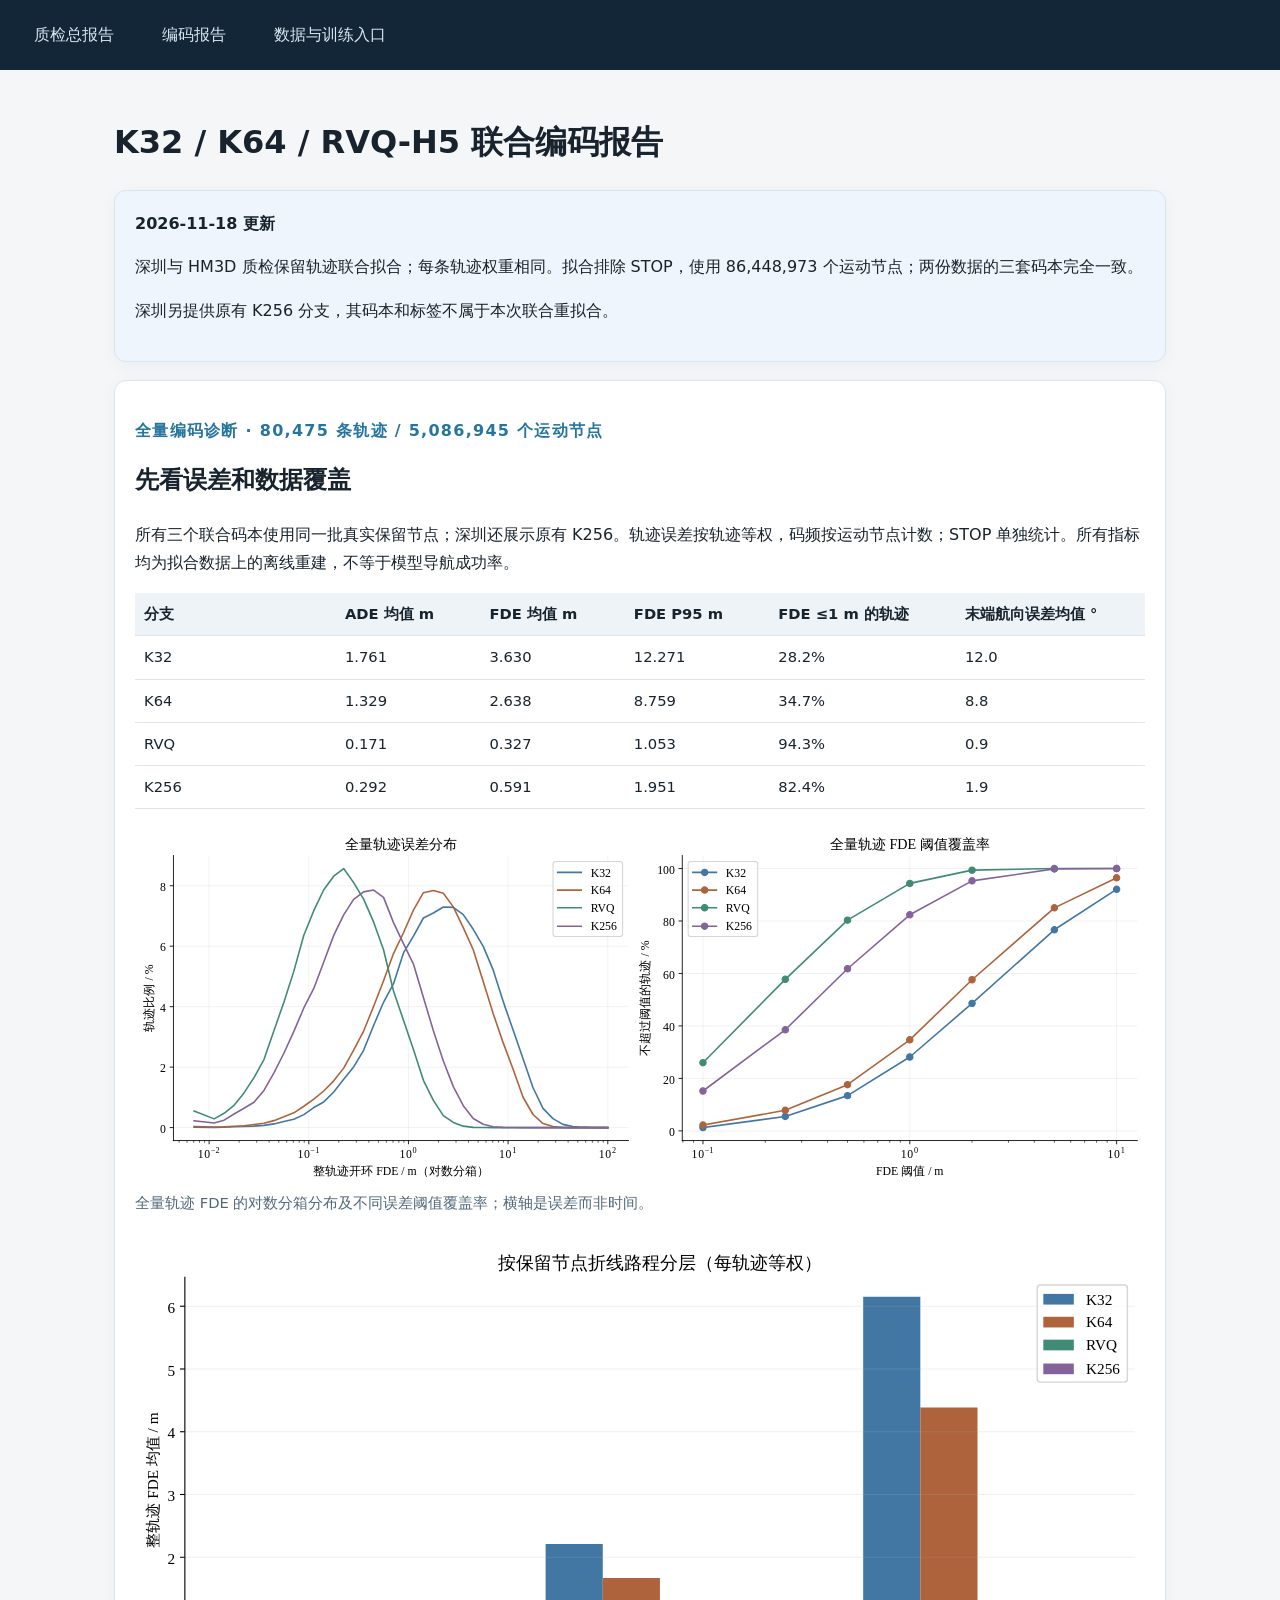
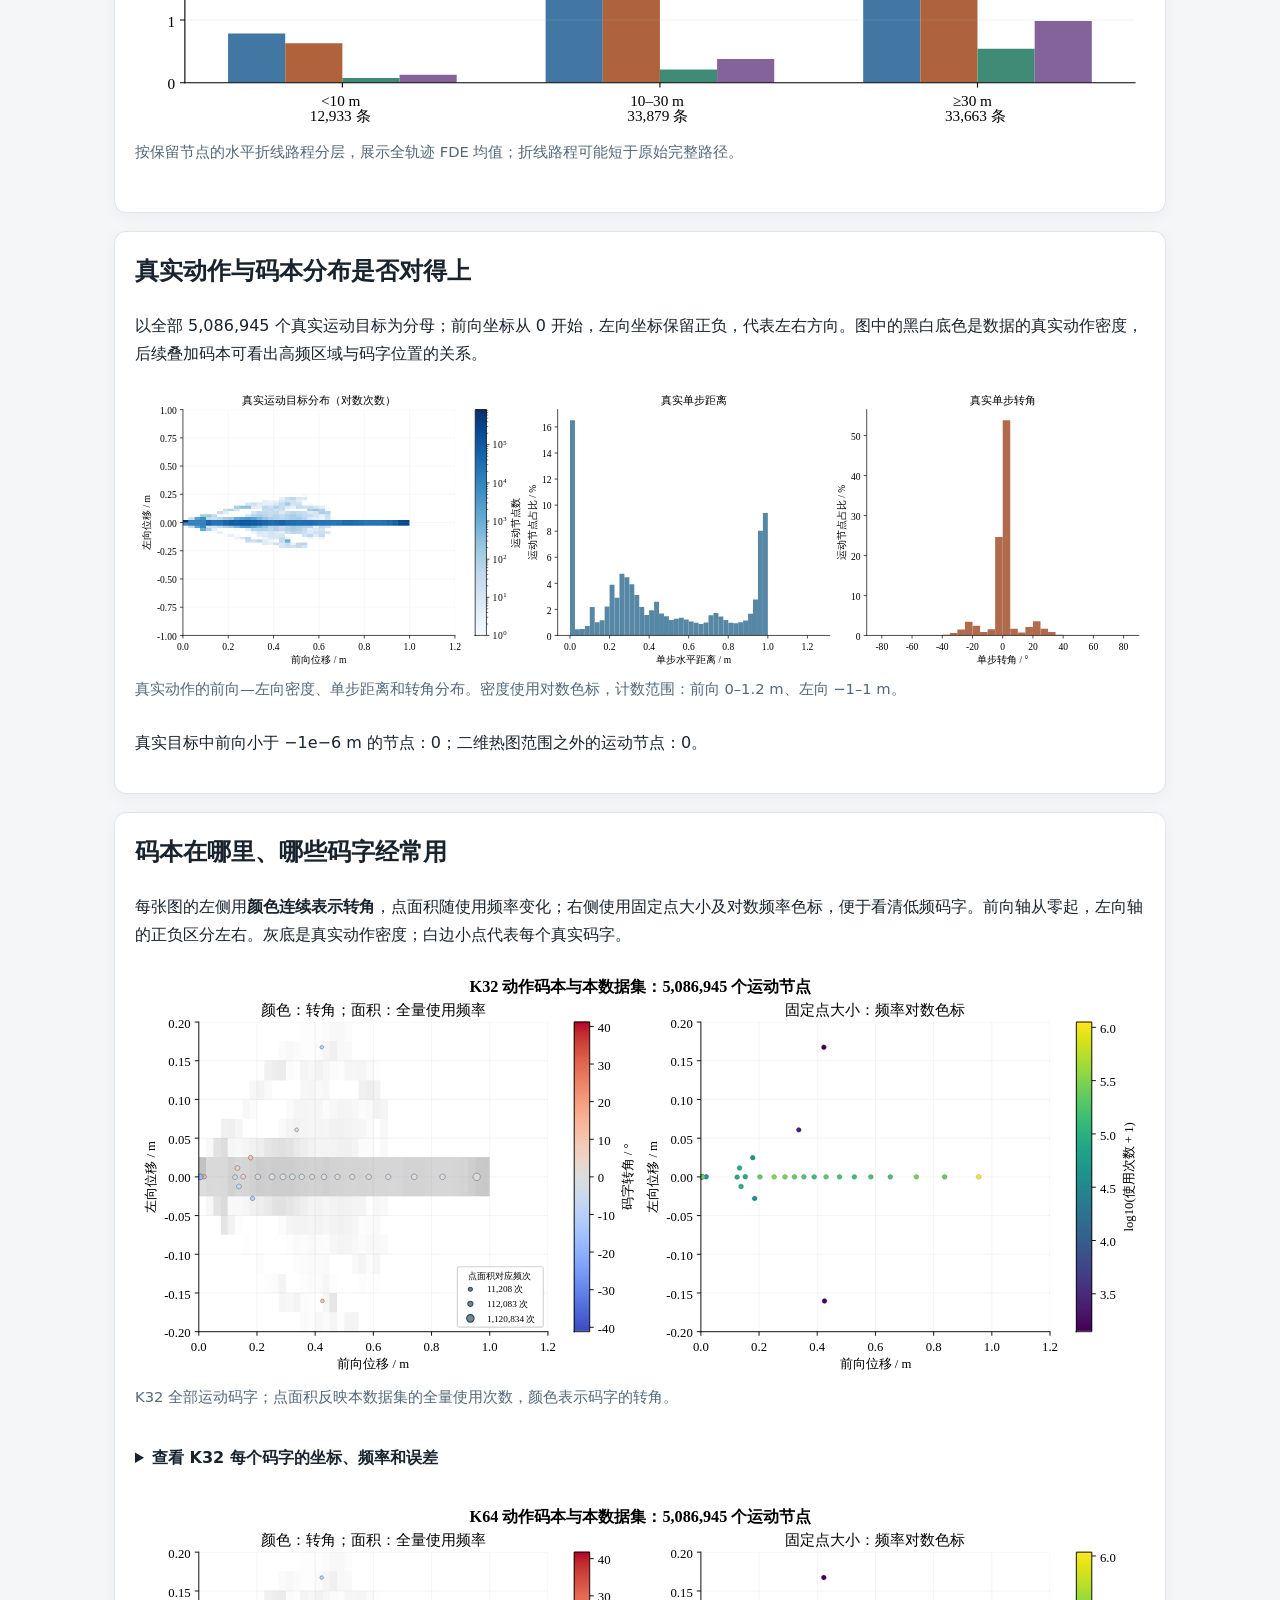
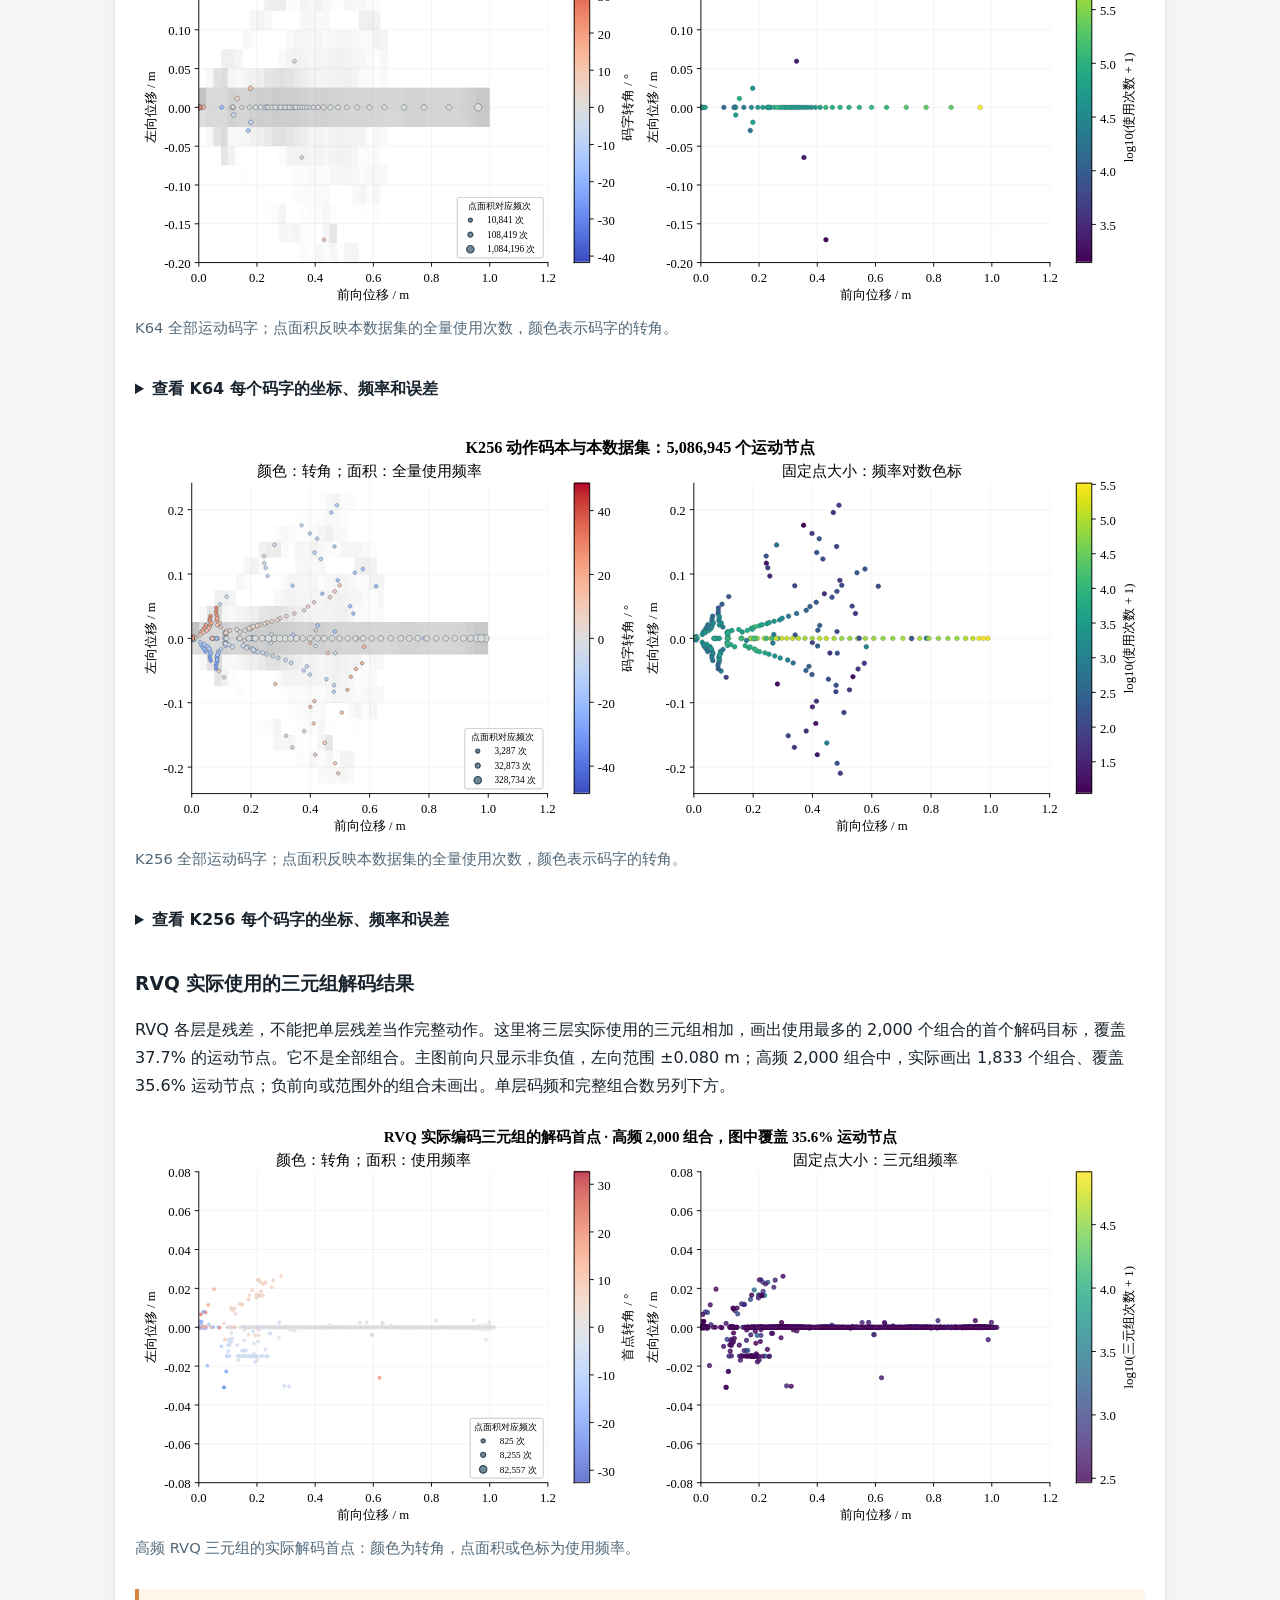
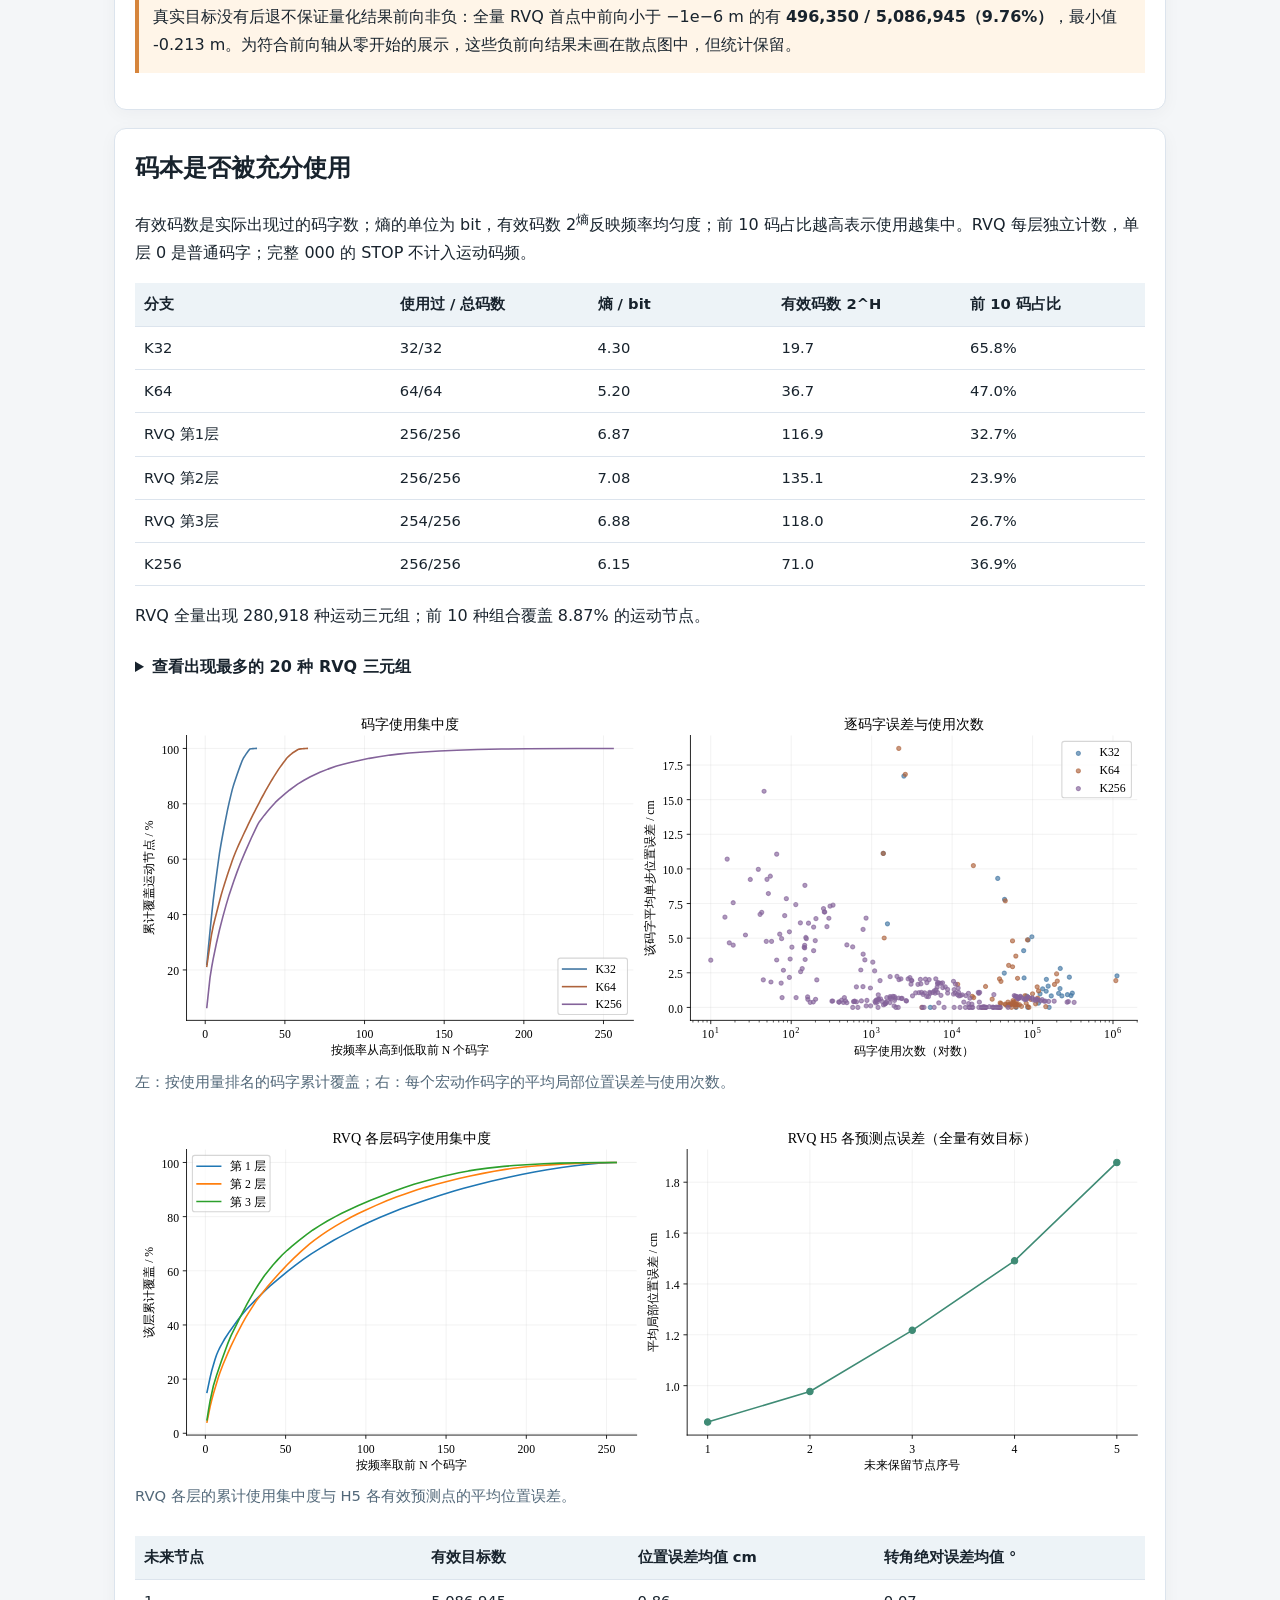
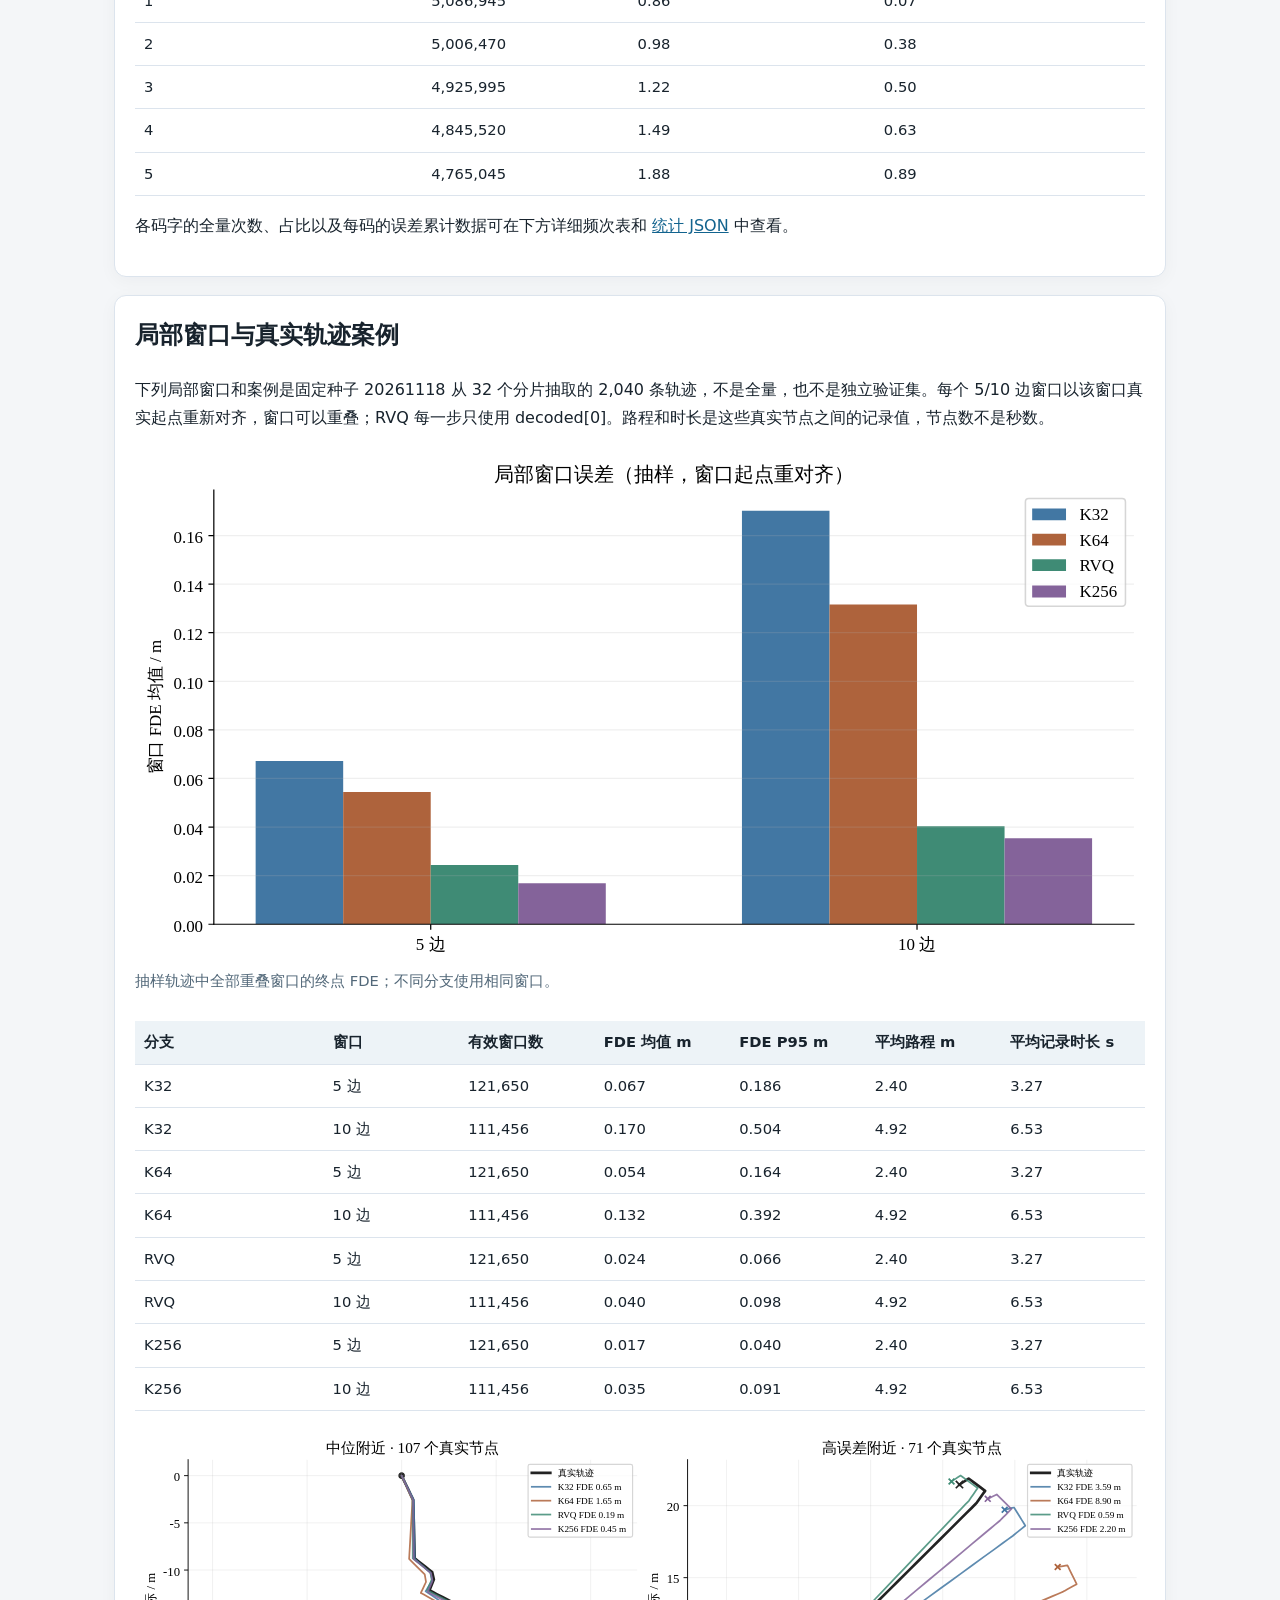
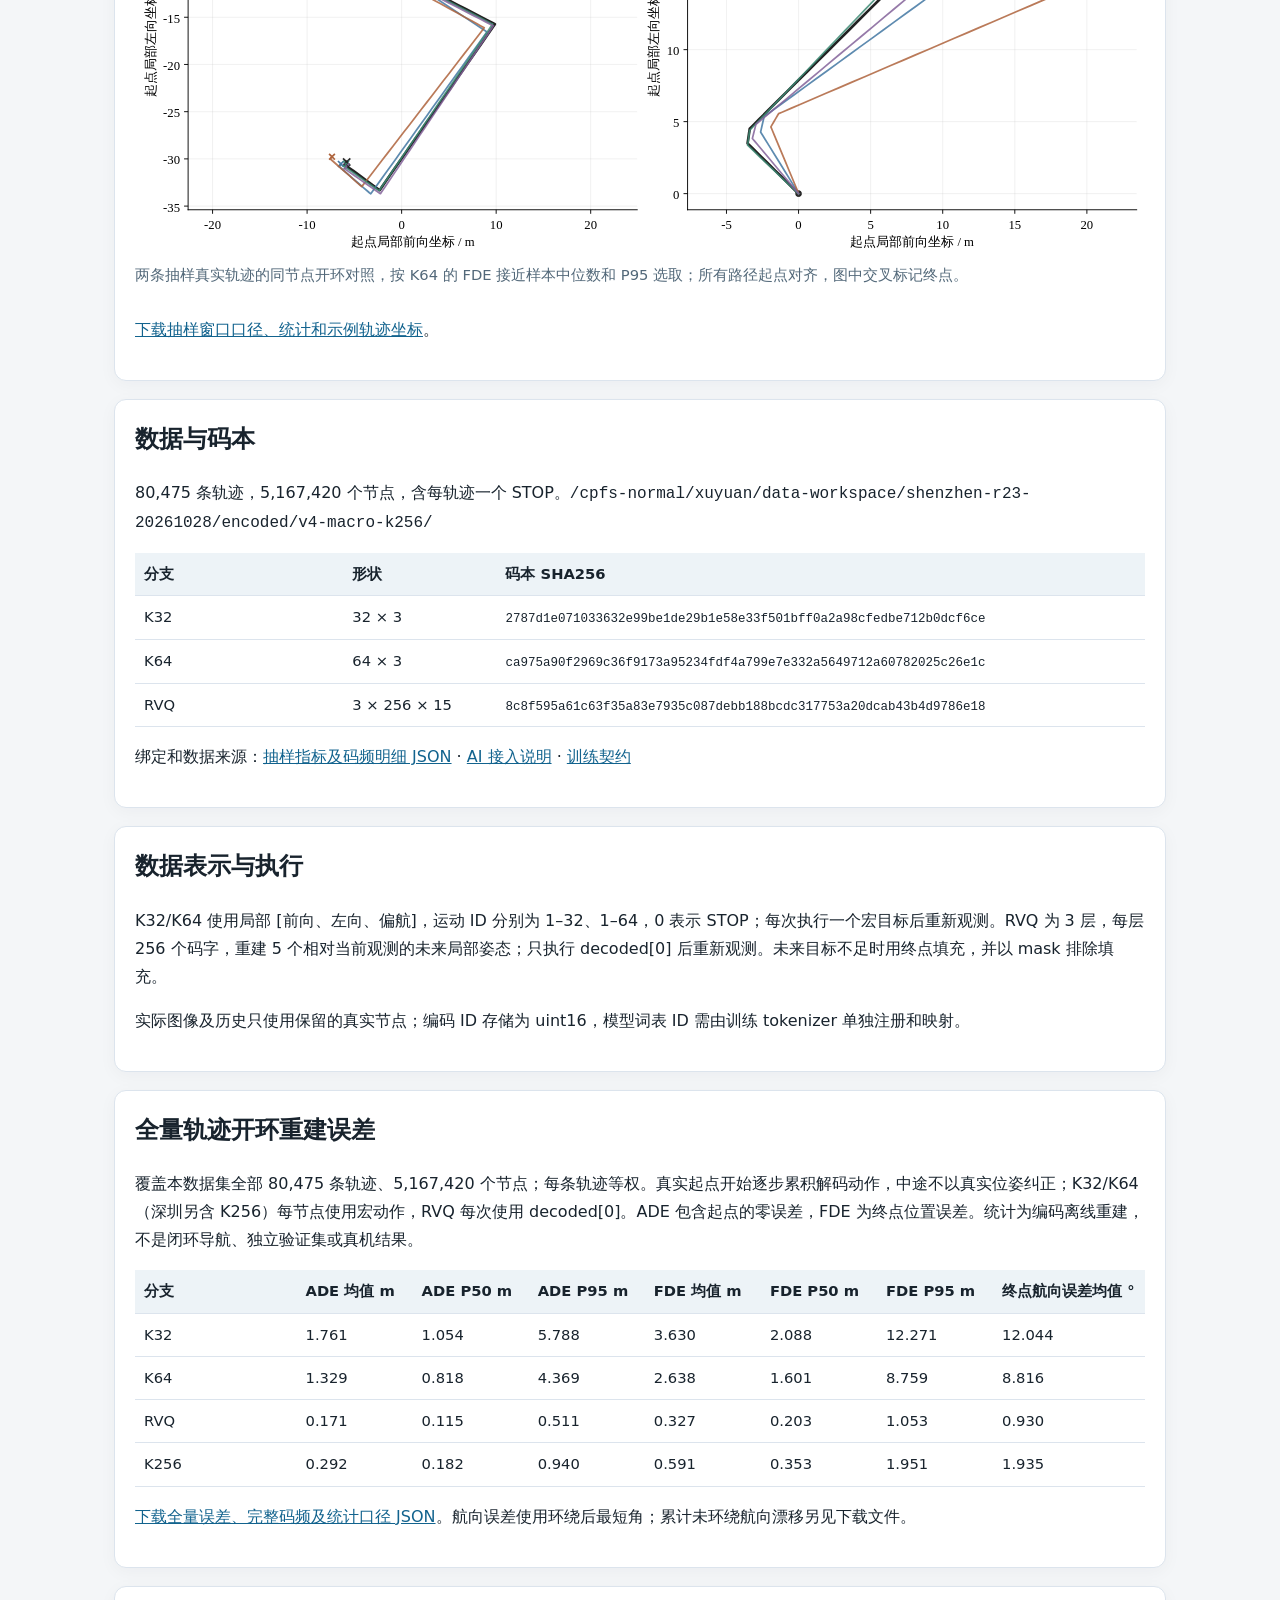
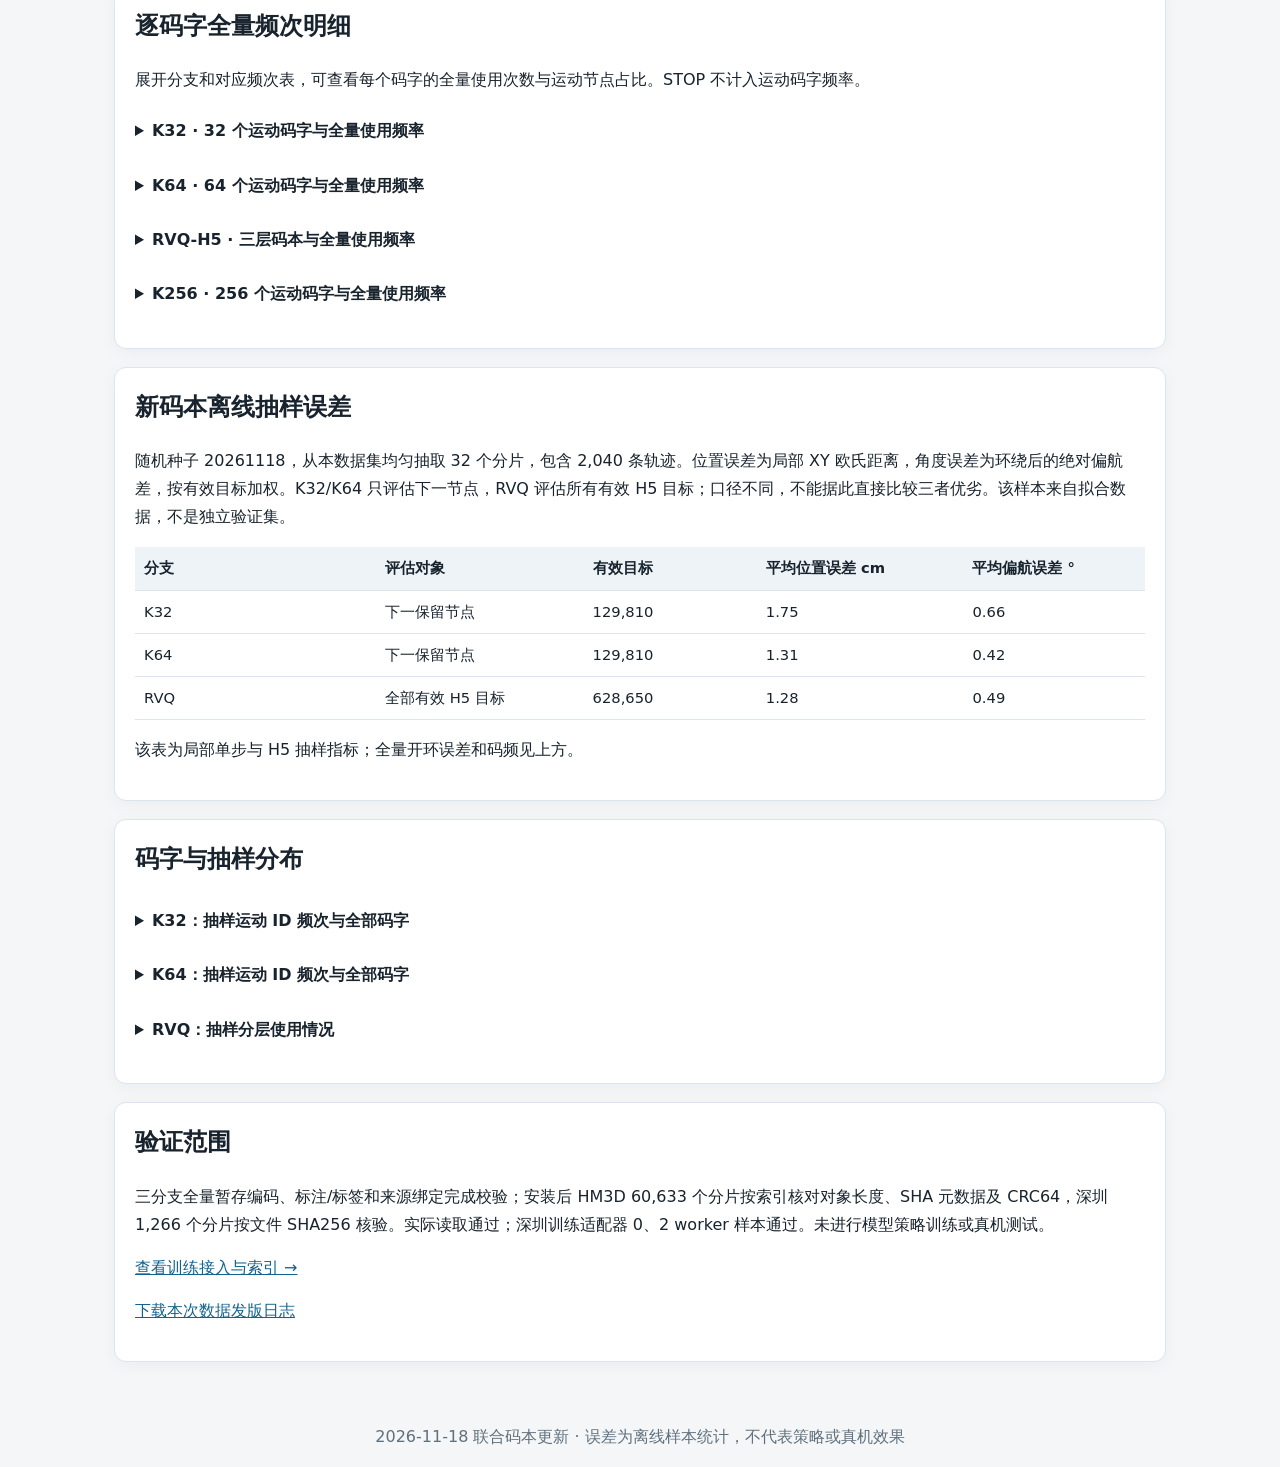
==== commit a1dbef35: "Add codebook size legends and detailed coordinates" ====
--- a/tokenizer.html
+++ b/tokenizer.html
@@ -7,6 +7,6 @@
 
 <section class="panel" id="fit-overview"><p class="eyebrow">全量编码诊断 · 80,475 条轨迹 / 5,086,945 个运动节点</p><h2>先看误差和数据覆盖</h2><p>所有三个联合码本使用同一批真实保留节点；深圳还展示原有 K256。轨迹误差按轨迹等权，码频按运动节点计数；STOP 单独统计。所有指标均为拟合数据上的离线重建，不等于模型导航成功率。</p><div class="wrap"><table><thead><tr><th>分支</th><th>ADE 均值 m</th><th>FDE 均值 m</th><th>FDE P95 m</th><th>FDE ≤1 m 的轨迹</th><th>末端航向误差均值 °</th></tr></thead><tbody><tr><td>K32</td><td>1.761</td><td>3.630</td><td>12.271</td><td>28.2%</td><td>12.0</td></tr><tr><td>K64</td><td>1.329</td><td>2.638</td><td>8.759</td><td>34.7%</td><td>8.8</td></tr><tr><td>RVQ</td><td>0.171</td><td>0.327</td><td>1.053</td><td>94.3%</td><td>0.9</td></tr><tr><td>K256</td><td>0.292</td><td>0.591</td><td>1.951</td><td>82.4%</td><td>1.9</td></tr></tbody></table></div><figure class="insight-figure"><img alt="全量轨迹 FDE 的对数分箱分布及不同误差阈值覆盖率；横轴是误差而非时间。" loading="lazy" src="assets/joint-fit/openloop-distribution.svg"/><figcaption>全量轨迹 FDE 的对数分箱分布及不同误差阈值覆盖率；横轴是误差而非时间。</figcaption></figure><figure class="insight-figure"><img alt="按保留节点的水平折线路程分层，展示全轨迹 FDE 均值；折线路程可能短于原始完整路径。" loading="lazy" src="assets/joint-fit/route-strata.svg"/><figcaption>按保留节点的水平折线路程分层，展示全轨迹 FDE 均值；折线路程可能短于原始完整路径。</figcaption></figure></section>
 <section class="panel" id="data-motion"><h2>真实动作与码本分布是否对得上</h2><p>以全部 5,086,945 个真实运动目标为分母；前向坐标从 0 开始，左向坐标保留正负，代表左右方向。图中的黑白底色是数据的真实动作密度，后续叠加码本可看出高频区域与码字位置的关系。</p><figure class="insight-figure"><img alt="真实动作的前向—左向密度、单步距离和转角分布。密度使用对数色标，计数范围：前向 0–1.2 m、左向 −1–1 m。" loading="lazy" src="assets/joint-fit/gt-distribution.svg"/><figcaption>真实动作的前向—左向密度、单步距离和转角分布。密度使用对数色标，计数范围：前向 0–1.2 m、左向 −1–1 m。</figcaption></figure><p>真实目标中前向小于 −1e−6 m 的节点：0；二维热图范围之外的运动节点：0。</p></section>
-<section class="panel" id="book-fit"><h2>码本在哪里、哪些码字经常用</h2><p>每张图的左侧用<strong>颜色连续表示转角</strong>，点面积随使用频率变化；右侧使用固定点大小及对数频率色标，便于看清低频码字。前向轴从零起，左向轴的正负区分左右。灰底是真实动作密度；白边小点代表每个真实码字。</p><figure class="insight-figure"><img alt="K32 全部运动码字；点面积反映本数据集的全量使用次数，颜色表示码字的转角。" loading="lazy" src="assets/joint-fit/k32-codebook.svg"/><figcaption>K32 全部运动码字；点面积反映本数据集的全量使用次数，颜色表示码字的转角。</figcaption></figure><figure class="insight-figure"><img alt="K64 全部运动码字；点面积反映本数据集的全量使用次数，颜色表示码字的转角。" loading="lazy" src="assets/joint-fit/k64-codebook.svg"/><figcaption>K64 全部运动码字；点面积反映本数据集的全量使用次数，颜色表示码字的转角。</figcaption></figure><figure class="insight-figure"><img alt="K256 全部运动码字；点面积反映本数据集的全量使用次数，颜色表示码字的转角。" loading="lazy" src="assets/joint-fit/k256-codebook.svg"/><figcaption>K256 全部运动码字；点面积反映本数据集的全量使用次数，颜色表示码字的转角。</figcaption></figure><h3>RVQ 实际使用的三元组解码结果</h3><p>RVQ 各层是残差，不能把单层残差当作完整动作。这里将三层实际使用的三元组相加，画出使用最多的 2,000 个组合的首个解码目标，覆盖 37.7% 的运动节点。它不是全部组合。主图前向只显示非负值，左向范围 ±0.080 m；高频 2,000 组合中，实际画出 1,833 个组合、覆盖 35.6% 运动节点；负前向或范围外的组合未画出。单层码频和完整组合数另列下方。</p><figure class="insight-figure"><img alt="高频 RVQ 三元组的实际解码首点：颜色为转角，点面积或色标为使用频率。" loading="lazy" src="assets/joint-fit/rvq-effective.svg"/><figcaption>高频 RVQ 三元组的实际解码首点：颜色为转角，点面积或色标为使用频率。</figcaption></figure><p class="notice">真实目标没有后退不保证量化结果前向非负：全量 RVQ 首点中前向小于 −1e−6 m 的有 <strong>496,350 / 5,086,945（9.76%）</strong>，最小值 -0.213 m。为符合前向轴从零开始的展示，这些负前向结果未画在散点图中，但统计保留。</p></section>
+<section class="panel" id="book-fit"><h2>码本在哪里、哪些码字经常用</h2><p>每张图的左侧用<strong>颜色连续表示转角</strong>，点面积随使用频率变化；右侧使用固定点大小及对数频率色标，便于看清低频码字。前向轴从零起，左向轴的正负区分左右。灰底是真实动作密度；白边小点代表每个真实码字。</p><figure class="insight-figure"><img alt="K32 全部运动码字；点面积反映本数据集的全量使用次数，颜色表示码字的转角。" loading="lazy" src="assets/joint-fit/k32-codebook.svg"/><figcaption>K32 全部运动码字；点面积反映本数据集的全量使用次数，颜色表示码字的转角。</figcaption></figure><details><summary>查看 K32 每个码字的坐标、频率和误差</summary><div class="wrap"><table><thead><tr><th>ID</th><th>前向 m</th><th>左向 m</th><th>转角 °</th><th>全量次数</th><th>占比</th><th>平均位置误差 cm</th></tr></thead><tbody><tr><td>1</td><td>0.2892</td><td>0.0000</td><td>-0.00</td><td>300,829</td><td>5.914%</td><td>0.86</td></tr><tr><td>2</td><td>0.0000</td><td>-0.0000</td><td>-27.89</td><td>160,794</td><td>3.161%</td><td>0.00</td></tr><tr><td>3</td><td>0.2518</td><td>0.0000</td><td>0.01</td><td>311,868</td><td>6.131%</td><td>1.03</td></tr><tr><td>4</td><td>0.1246</td><td>-0.0003</td><td>-2.27</td><td>78,507</td><td>1.543%</td><td>2.13</td></tr><tr><td>5</td><td>0.1328</td><td>0.0114</td><td>5.79</td><td>88,203</td><td>1.734%</td><td>4.88</td></tr><tr><td>6</td><td>0.1847</td><td>-0.0278</td><td>-11.23</td><td>36,917</td><td>0.726%</td><td>9.31</td></tr><tr><td>7</td><td>0.0000</td><td>-0.0000</td><td>41.17</td><td>5,358</td><td>0.105%</td><td>0.00</td></tr><tr><td>8</td><td>0.7405</td><td>0.0000</td><td>-0.00</td><td>286,708</td><td>5.636%</td><td>2.18</td></tr><tr><td>9</td><td>0.1526</td><td>0.0002</td><td>4.68</td><td>77,569</td><td>1.525%</td><td>4.09</td></tr><tr><td>10</td><td>0.3893</td><td>-0.0000</td><td>0.00</td><td>123,971</td><td>2.437%</td><td>0.98</td></tr><tr><td>11</td><td>0.3540</td><td>-0.0000</td><td>-0.00</td><td>170,777</td><td>3.357%</td><td>0.83</td></tr><tr><td>12</td><td>0.1381</td><td>-0.0124</td><td>-6.15</td><td>98,104</td><td>1.929%</td><td>5.10</td></tr><tr><td>13</td><td>0.8377</td><td>0.0000</td><td>-0.00</td><td>220,993</td><td>4.344%</td><td>2.81</td></tr><tr><td>14</td><td>0.0057</td><td>0.0000</td><td>18.36</td><td>84,626</td><td>1.664%</td><td>0.82</td></tr><tr><td>15</td><td>0.1782</td><td>0.0248</td><td>10.87</td><td>44,883</td><td>0.882%</td><td>7.80</td></tr><tr><td>16</td><td>0.5274</td><td>-0.0000</td><td>0.00</td><td>133,512</td><td>2.625%</td><td>1.34</td></tr><tr><td>17</td><td>0.0000</td><td>0.0000</td><td>33.31</td><td>38,496</td><td>0.757%</td><td>0.00</td></tr><tr><td>18</td><td>0.0185</td><td>0.0000</td><td>14.11</td><td>44,537</td><td>0.876%</td><td>2.48</td></tr><tr><td>19</td><td>0.0015</td><td>0.0000</td><td>21.77</td><td>118,416</td><td>2.328%</td><td>0.31</td></tr><tr><td>20</td><td>0.2030</td><td>0.0000</td><td>-0.47</td><td>219,458</td><td>4.314%</td><td>1.36</td></tr><tr><td>21</td><td>0.5841</td><td>-0.0000</td><td>0.00</td><td>156,344</td><td>3.073%</td><td>1.53</td></tr><tr><td>22</td><td>0.4249</td><td>-0.1603</td><td>10.50</td><td>1,572</td><td>0.031%</td><td>6.04</td></tr><tr><td>23</td><td>0.0000</td><td>0.0000</td><td>28.50</td><td>62,475</td><td>1.228%</td><td>0.00</td></tr><tr><td>24</td><td>0.0001</td><td>0.0000</td><td>24.74</td><td>87,143</td><td>1.713%</td><td>0.01</td></tr><tr><td>25</td><td>0.9550</td><td>-0.0000</td><td>-0.00</td><td>1,120,834</td><td>22.034%</td><td>2.28</td></tr><tr><td>26</td><td>0.4227</td><td>0.1675</td><td>-10.15</td><td>1,394</td><td>0.027%</td><td>11.12</td></tr><tr><td>27</td><td>0.4765</td><td>-0.0000</td><td>0.00</td><td>147,759</td><td>2.905%</td><td>1.17</td></tr><tr><td>28</td><td>0.4303</td><td>0.0000</td><td>-0.00</td><td>210,971</td><td>4.147%</td><td>1.01</td></tr><tr><td>29</td><td>0.3217</td><td>0.0000</td><td>0.00</td><td>231,430</td><td>4.549%</td><td>0.83</td></tr><tr><td>30</td><td>0.6512</td><td>0.0000</td><td>-0.00</td><td>148,581</td><td>2.921%</td><td>2.02</td></tr><tr><td>31</td><td>0.3364</td><td>0.0607</td><td>1.58</td><td>2,516</td><td>0.049%</td><td>16.71</td></tr><tr><td>32</td><td>0.0058</td><td>-0.0000</td><td>-19.20</td><td>271,400</td><td>5.335%</td><td>0.92</td></tr></tbody></table></div></details><figure class="insight-figure"><img alt="K64 全部运动码字；点面积反映本数据集的全量使用次数，颜色表示码字的转角。" loading="lazy" src="assets/joint-fit/k64-codebook.svg"/><figcaption>K64 全部运动码字；点面积反映本数据集的全量使用次数，颜色表示码字的转角。</figcaption></figure><details><summary>查看 K64 每个码字的坐标、频率和误差</summary><div class="wrap"><table><thead><tr><th>ID</th><th>前向 m</th><th>左向 m</th><th>转角 °</th><th>全量次数</th><th>占比</th><th>平均位置误差 cm</th></tr></thead><tbody><tr><td>1</td><td>0.5091</td><td>-0.0000</td><td>0.00</td><td>80,835</td><td>1.589%</td><td>0.84</td></tr><tr><td>2</td><td>0.2401</td><td>0.0000</td><td>0.00</td><td>57,680</td><td>1.134%</td><td>0.30</td></tr><tr><td>3</td><td>0.3582</td><td>-0.0000</td><td>0.00</td><td>45,655</td><td>0.897%</td><td>0.24</td></tr><tr><td>4</td><td>0.1699</td><td>-0.0299</td><td>-14.16</td><td>18,382</td><td>0.361%</td><td>10.24</td></tr><tr><td>5</td><td>0.1787</td><td>-0.0193</td><td>-7.91</td><td>56,374</td><td>1.108%</td><td>4.80</td></tr><tr><td>6</td><td>0.0000</td><td>-0.0000</td><td>-26.19</td><td>54,733</td><td>1.076%</td><td>0.00</td></tr><tr><td>7</td><td>0.3798</td><td>0.0000</td><td>0.00</td><td>39,604</td><td>0.779%</td><td>0.32</td></tr><tr><td>8</td><td>0.3489</td><td>0.0000</td><td>-0.00</td><td>50,685</td><td>0.996%</td><td>0.22</td></tr><tr><td>9</td><td>0.0087</td><td>-0.0000</td><td>-12.96</td><td>26,048</td><td>0.512%</td><td>1.51</td></tr><tr><td>10</td><td>0.3683</td><td>-0.0000</td><td>-0.00</td><td>40,460</td><td>0.795%</td><td>0.27</td></tr><tr><td>11</td><td>0.8601</td><td>0.0000</td><td>-0.00</td><td>199,065</td><td>3.913%</td><td>2.42</td></tr><tr><td>12</td><td>0.3405</td><td>0.0000</td><td>0.00</td><td>51,293</td><td>1.008%</td><td>0.20</td></tr><tr><td>13</td><td>0.2891</td><td>0.0000</td><td>0.00</td><td>61,659</td><td>1.212%</td><td>0.19</td></tr><tr><td>14</td><td>0.0000</td><td>-0.0000</td><td>-41.74</td><td>4,220</td><td>0.083%</td><td>0.00</td></tr><tr><td>15</td><td>0.1198</td><td>-0.0097</td><td>-5.43</td><td>61,969</td><td>1.218%</td><td>3.71</td></tr><tr><td>16</td><td>0.7742</td><td>0.0000</td><td>-0.00</td><td>203,002</td><td>3.991%</td><td>1.90</td></tr><tr><td>17</td><td>0.2522</td><td>0.0000</td><td>-0.00</td><td>83,403</td><td>1.640%</td><td>0.30</td></tr><tr><td>18</td><td>0.3327</td><td>0.0000</td><td>0.00</td><td>52,279</td><td>1.028%</td><td>0.18</td></tr><tr><td>19</td><td>0.2126</td><td>0.0000</td><td>-0.00</td><td>58,917</td><td>1.158%</td><td>0.41</td></tr><tr><td>20</td><td>0.0000</td><td>-0.0000</td><td>-29.39</td><td>39,199</td><td>0.771%</td><td>0.00</td></tr><tr><td>21</td><td>0.4099</td><td>-0.0000</td><td>0.00</td><td>62,994</td><td>1.238%</td><td>0.48</td></tr><tr><td>22</td><td>0.1189</td><td>-0.0000</td><td>-4.58</td><td>38,840</td><td>0.764%</td><td>2.07</td></tr><tr><td>23</td><td>0.3288</td><td>0.0594</td><td>2.65</td><td>2,621</td><td>0.052%</td><td>16.83</td></tr><tr><td>24</td><td>0.3031</td><td>0.0000</td><td>0.00</td><td>59,745</td><td>1.174%</td><td>0.17</td></tr><tr><td>25</td><td>0.4298</td><td>-0.1706</td><td>10.13</td><td>1,432</td><td>0.028%</td><td>5.01</td></tr><tr><td>26</td><td>0.6381</td><td>0.0000</td><td>-0.00</td><td>114,122</td><td>2.243%</td><td>1.49</td></tr><tr><td>27</td><td>0.1738</td><td>-0.0000</td><td>-0.00</td><td>31,473</td><td>0.619%</td><td>0.60</td></tr><tr><td>28</td><td>0.4519</td><td>0.0000</td><td>-0.00</td><td>95,269</td><td>1.873%</td><td>0.59</td></tr><tr><td>29</td><td>0.1780</td><td>0.0247</td><td>10.81</td><td>45,812</td><td>0.901%</td><td>7.70</td></tr><tr><td>30</td><td>0.4784</td><td>-0.0000</td><td>0.00</td><td>90,376</td><td>1.777%</td><td>0.69</td></tr><tr><td>31</td><td>0.2333</td><td>0.0000</td><td>-5.12</td><td>56,420</td><td>1.109%</td><td>2.94</td></tr><tr><td>32</td><td>0.0004</td><td>-0.0000</td><td>-16.37</td><td>48,721</td><td>0.958%</td><td>0.10</td></tr><tr><td>33</td><td>0.2731</td><td>0.0000</td><td>0.00</td><td>63,199</td><td>1.242%</td><td>0.23</td></tr><tr><td>34</td><td>0.0000</td><td>0.0000</td><td>36.55</td><td>23,955</td><td>0.471%</td><td>0.00</td></tr><tr><td>35</td><td>0.2272</td><td>0.0000</td><td>0.00</td><td>56,146</td><td>1.104%</td><td>0.35</td></tr><tr><td>36</td><td>0.1476</td><td>-0.0000</td><td>-0.00</td><td>18,564</td><td>0.365%</td><td>0.71</td></tr><tr><td>37</td><td>0.3103</td><td>0.0000</td><td>0.00</td><td>60,612</td><td>1.192%</td><td>0.18</td></tr><tr><td>38</td><td>0.2632</td><td>0.0000</td><td>0.00</td><td>109,165</td><td>2.146%</td><td>0.26</td></tr><tr><td>39</td><td>0.1176</td><td>0.0005</td><td>4.48</td><td>40,498</td><td>0.796%</td><td>1.88</td></tr><tr><td>40</td><td>0.9598</td><td>-0.0000</td><td>-0.00</td><td>1,084,196</td><td>21.313%</td><td>1.94</td></tr><tr><td>41</td><td>0.0003</td><td>0.0000</td><td>23.70</td><td>146,015</td><td>2.870%</td><td>0.06</td></tr><tr><td>42</td><td>0.3177</td><td>-0.0000</td><td>-0.00</td><td>53,635</td><td>1.054%</td><td>0.18</td></tr><tr><td>43</td><td>0.5868</td><td>-0.0000</td><td>0.01</td><td>118,789</td><td>2.335%</td><td>1.19</td></tr><tr><td>44</td><td>0.0000</td><td>0.0000</td><td>28.69</td><td>90,053</td><td>1.770%</td><td>0.00</td></tr><tr><td>45</td><td>0.3542</td><td>-0.0646</td><td>1.50</td><td>2,173</td><td>0.043%</td><td>18.70</td></tr><tr><td>46</td><td>0.0789</td><td>-0.0000</td><td>-16.82</td><td>11,736</td><td>0.231%</td><td>1.67</td></tr><tr><td>47</td><td>0.0041</td><td>0.0000</td><td>19.75</td><td>115,843</td><td>2.277%</td><td>0.67</td></tr><tr><td>48</td><td>0.0005</td><td>-0.0000</td><td>-21.16</td><td>72,942</td><td>1.434%</td><td>0.07</td></tr><tr><td>49</td><td>0.0148</td><td>0.0000</td><td>14.94</td><td>65,095</td><td>1.280%</td><td>2.10</td></tr><tr><td>50</td><td>0.0003</td><td>-0.0000</td><td>-23.43</td><td>87,489</td><td>1.720%</td><td>0.05</td></tr><tr><td>51</td><td>0.0000</td><td>0.0000</td><td>-33.97</td><td>25,483</td><td>0.501%</td><td>0.00</td></tr><tr><td>52</td><td>0.7057</td><td>0.0000</td><td>-0.00</td><td>187,338</td><td>3.683%</td><td>1.66</td></tr><tr><td>53</td><td>0.1324</td><td>0.0114</td><td>5.82</td><td>86,466</td><td>1.700%</td><td>4.87</td></tr><tr><td>54</td><td>0.4225</td><td>0.1673</td><td>-10.15</td><td>1,395</td><td>0.027%</td><td>11.12</td></tr><tr><td>55</td><td>0.3251</td><td>0.0000</td><td>0.00</td><td>46,281</td><td>0.910%</td><td>0.18</td></tr><tr><td>56</td><td>0.2963</td><td>-0.0000</td><td>0.00</td><td>65,237</td><td>1.282%</td><td>0.17</td></tr><tr><td>57</td><td>0.2815</td><td>0.0000</td><td>0.00</td><td>68,611</td><td>1.349%</td><td>0.20</td></tr><tr><td>58</td><td>0.1139</td><td>-0.0000</td><td>-0.02</td><td>17,818</td><td>0.350%</td><td>0.80</td></tr><tr><td>59</td><td>0.0001</td><td>-0.0000</td><td>-18.94</td><td>62,007</td><td>1.219%</td><td>0.03</td></tr><tr><td>60</td><td>0.1957</td><td>0.0000</td><td>-0.00</td><td>57,199</td><td>1.124%</td><td>0.50</td></tr><tr><td>61</td><td>0.4292</td><td>-0.0000</td><td>0.00</td><td>115,801</td><td>2.276%</td><td>0.53</td></tr><tr><td>62</td><td>0.2329</td><td>-0.0000</td><td>5.13</td><td>50,474</td><td>0.992%</td><td>3.04</td></tr><tr><td>63</td><td>0.3936</td><td>-0.0000</td><td>0.00</td><td>49,486</td><td>0.973%</td><td>0.39</td></tr><tr><td>64</td><td>0.5447</td><td>0.0000</td><td>-0.00</td><td>99,957</td><td>1.965%</td><td>0.99</td></tr></tbody></table></div></details><figure class="insight-figure"><img alt="K256 全部运动码字；点面积反映本数据集的全量使用次数，颜色表示码字的转角。" loading="lazy" src="assets/joint-fit/k256-codebook.svg"/><figcaption>K256 全部运动码字；点面积反映本数据集的全量使用次数，颜色表示码字的转角。</figcaption></figure><details><summary>查看 K256 每个码字的坐标、频率和误差</summary><div class="wrap"><table><thead><tr><th>ID</th><th>前向 m</th><th>左向 m</th><th>转角 °</th><th>全量次数</th><th>占比</th><th>平均位置误差 cm</th></tr></thead><tbody><tr><td>1</td><td>0.2964</td><td>0.0000</td><td>-0.00</td><td>158,211</td><td>3.110%</td><td>0.43</td></tr><tr><td>2</td><td>0.9168</td><td>0.0000</td><td>-0.00</td><td>98,771</td><td>1.942%</td><td>0.66</td></tr><tr><td>3</td><td>0.0022</td><td>0.0000</td><td>13.70</td><td>13,984</td><td>0.275%</td><td>0.39</td></tr><tr><td>4</td><td>0.0000</td><td>-0.0000</td><td>-23.62</td><td>37,371</td><td>0.735%</td><td>0.01</td></tr><tr><td>5</td><td>0.0607</td><td>0.0268</td><td>23.92</td><td>745</td><td>0.015%</td><td>0.47</td></tr><tr><td>6</td><td>0.4164</td><td>-0.1807</td><td>8.72</td><td>19</td><td>0.000%</td><td>4.50</td></tr><tr><td>7</td><td>0.4894</td><td>0.2070</td><td>-13.42</td><td>75</td><td>0.001%</td><td>1.76</td></tr><tr><td>8</td><td>0.0918</td><td>-0.0506</td><td>7.62</td><td>971</td><td>0.019%</td><td>0.11</td></tr><tr><td>9</td><td>0.2209</td><td>0.0196</td><td>5.14</td><td>7,648</td><td>0.150%</td><td>1.43</td></tr><tr><td>10</td><td>0.0613</td><td>-0.0261</td><td>-23.24</td><td>873</td><td>0.017%</td><td>0.50</td></tr><tr><td>11</td><td>0.2040</td><td>-0.0163</td><td>-4.63</td><td>8,218</td><td>0.162%</td><td>1.49</td></tr><tr><td>12</td><td>0.0000</td><td>-0.0000</td><td>24.13</td><td>37,391</td><td>0.735%</td><td>0.01</td></tr><tr><td>13</td><td>0.4403</td><td>0.0695</td><td>-17.07</td><td>46</td><td>0.001%</td><td>15.61</td></tr><tr><td>14</td><td>0.5522</td><td>0.0000</td><td>0.00</td><td>67,529</td><td>1.327%</td><td>0.67</td></tr><tr><td>15</td><td>0.0759</td><td>-0.0000</td><td>-11.44</td><td>2,183</td><td>0.043%</td><td>2.01</td></tr><tr><td>16</td><td>0.5771</td><td>0.1078</td><td>-17.14</td><td>208</td><td>0.004%</td><td>1.99</td></tr><tr><td>17</td><td>0.7337</td><td>0.0000</td><td>0.00</td><td>99,073</td><td>1.948%</td><td>0.70</td></tr><tr><td>18</td><td>0.0000</td><td>-0.0000</td><td>-36.93</td><td>4,477</td><td>0.088%</td><td>0.00</td></tr><tr><td>19</td><td>0.1136</td><td>0.0071</td><td>3.64</td><td>5,316</td><td>0.105%</td><td>1.01</td></tr><tr><td>20</td><td>0.2145</td><td>0.0000</td><td>-0.00</td><td>84,170</td><td>1.655%</td><td>0.59</td></tr><tr><td>21</td><td>0.1243</td><td>-0.0097</td><td>-4.57</td><td>7,604</td><td>0.149%</td><td>1.78</td></tr><tr><td>22</td><td>0.3995</td><td>-0.0000</td><td>0.00</td><td>80,307</td><td>1.579%</td><td>0.60</td></tr><tr><td>23</td><td>0.2791</td><td>0.1452</td><td>-2.80</td><td>458</td><td>0.009%</td><td>0.71</td></tr><tr><td>24</td><td>0.0000</td><td>-0.0000</td><td>32.73</td><td>18,032</td><td>0.354%</td><td>0.00</td></tr><tr><td>25</td><td>0.0000</td><td>-0.0000</td><td>22.03</td><td>39,534</td><td>0.777%</td><td>0.00</td></tr><tr><td>26</td><td>0.3164</td><td>-0.0336</td><td>-6.27</td><td>1,033</td><td>0.020%</td><td>3.27</td></tr><tr><td>27</td><td>0.1517</td><td>0.0138</td><td>5.27</td><td>5,762</td><td>0.113%</td><td>1.08</td></tr><tr><td>28</td><td>0.1136</td><td>-0.0000</td><td>-3.68</td><td>14,837</td><td>0.292%</td><td>0.86</td></tr><tr><td>29</td><td>0.0001</td><td>-0.0000</td><td>-17.07</td><td>26,446</td><td>0.520%</td><td>0.01</td></tr><tr><td>30</td><td>0.4539</td><td>-0.0634</td><td>-8.05</td><td>147</td><td>0.003%</td><td>4.48</td></tr><tr><td>31</td><td>0.3464</td><td>0.0387</td><td>6.63</td><td>492</td><td>0.010%</td><td>4.51</td></tr><tr><td>32</td><td>0.9621</td><td>-0.0000</td><td>-0.00</td><td>278,609</td><td>5.477%</td><td>0.42</td></tr><tr><td>33</td><td>0.3916</td><td>0.0496</td><td>7.49</td><td>261</td><td>0.005%</td><td>6.89</td></tr><tr><td>34</td><td>0.3790</td><td>-0.1440</td><td>9.44</td><td>41</td><td>0.001%</td><td>6.72</td></tr><tr><td>35</td><td>0.4135</td><td>-0.0976</td><td>13.77</td><td>39</td><td>0.001%</td><td>9.97</td></tr><tr><td>36</td><td>0.2462</td><td>0.0228</td><td>5.37</td><td>3,153</td><td>0.062%</td><td>1.92</td></tr><tr><td>37</td><td>0.1133</td><td>0.0000</td><td>5.32</td><td>13,345</td><td>0.262%</td><td>0.91</td></tr><tr><td>38</td><td>0.2018</td><td>0.0170</td><td>4.87</td><td>8,788</td><td>0.173%</td><td>1.30</td></tr><tr><td>39</td><td>0.0409</td><td>-0.0159</td><td>-21.39</td><td>615</td><td>0.012%</td><td>0.45</td></tr><tr><td>40</td><td>0.2534</td><td>-0.0247</td><td>-5.63</td><td>3,084</td><td>0.061%</td><td>1.68</td></tr><tr><td>41</td><td>0.0003</td><td>0.0000</td><td>18.43</td><td>24,793</td><td>0.487%</td><td>0.05</td></tr><tr><td>42</td><td>0.0000</td><td>-0.0000</td><td>-27.11</td><td>21,498</td><td>0.423%</td><td>0.00</td></tr><tr><td>43</td><td>0.4731</td><td>-0.0000</td><td>0.00</td><td>83,604</td><td>1.644%</td><td>0.62</td></tr><tr><td>44</td><td>0.0000</td><td>-0.0000</td><td>-29.88</td><td>14,664</td><td>0.288%</td><td>0.00</td></tr><tr><td>45</td><td>0.6068</td><td>-0.0000</td><td>0.01</td><td>66,065</td><td>1.299%</td><td>0.74</td></tr><tr><td>46</td><td>0.2061</td><td>-0.0000</td><td>-4.12</td><td>21,157</td><td>0.416%</td><td>1.08</td></tr><tr><td>47</td><td>0.0612</td><td>0.0203</td><td>18.43</td><td>1,221</td><td>0.024%</td><td>0.58</td></tr><tr><td>48</td><td>0.8566</td><td>0.0000</td><td>-0.00</td><td>61,991</td><td>1.219%</td><td>0.78</td></tr><tr><td>49</td><td>0.0823</td><td>-0.0473</td><td>-29.90</td><td>188</td><td>0.004%</td><td>0.39</td></tr><tr><td>50</td><td>0.0540</td><td>-0.0127</td><td>-13.70</td><td>1,920</td><td>0.038%</td><td>0.78</td></tr><tr><td>51</td><td>0.0083</td><td>0.0029</td><td>19.94</td><td>1,901</td><td>0.037%</td><td>0.11</td></tr><tr><td>52</td><td>0.2892</td><td>0.0287</td><td>5.79</td><td>2,065</td><td>0.041%</td><td>2.24</td></tr><tr><td>53</td><td>0.0819</td><td>0.0382</td><td>25.12</td><td>422</td><td>0.008%</td><td>0.52</td></tr><tr><td>54</td><td>0.0899</td><td>-0.0204</td><td>-13.02</td><td>1,209</td><td>0.024%</td><td>0.91</td></tr><tr><td>55</td><td>0.4941</td><td>-0.2097</td><td>10.16</td><td>80</td><td>0.002%</td><td>2.68</td></tr><tr><td>56</td><td>0.0000</td><td>-0.0000</td><td>-20.55</td><td>32,569</td><td>0.640%</td><td>0.01</td></tr><tr><td>57</td><td>0.2014</td><td>0.0000</td><td>4.04</td><td>12,144</td><td>0.239%</td><td>0.84</td></tr><tr><td>58</td><td>0.3391</td><td>-0.1694</td><td>4.81</td><td>56</td><td>0.001%</td><td>1.83</td></tr><tr><td>59</td><td>0.5817</td><td>-0.0130</td><td>18.11</td><td>1,089</td><td>0.021%</td><td>2.64</td></tr><tr><td>60</td><td>0.0000</td><td>-0.0000</td><td>29.59</td><td>16,211</td><td>0.319%</td><td>0.00</td></tr><tr><td>61</td><td>0.1175</td><td>0.0000</td><td>0.01</td><td>21,467</td><td>0.422%</td><td>1.02</td></tr><tr><td>62</td><td>0.2447</td><td>0.1168</td><td>-5.58</td><td>17</td><td>0.000%</td><td>4.66</td></tr><tr><td>63</td><td>0.0845</td><td>0.0276</td><td>18.14</td><td>1,150</td><td>0.023%</td><td>0.55</td></tr><tr><td>64</td><td>0.0639</td><td>-0.0346</td><td>-28.49</td><td>394</td><td>0.008%</td><td>0.37</td></tr><tr><td>65</td><td>0.7620</td><td>-0.0000</td><td>0.00</td><td>88,267</td><td>1.735%</td><td>0.73</td></tr><tr><td>66</td><td>0.1375</td><td>-0.0131</td><td>-5.53</td><td>5,260</td><td>0.103%</td><td>1.09</td></tr><tr><td>67</td><td>0.0000</td><td>0.0000</td><td>48.13</td><td>674</td><td>0.013%</td><td>0.00</td></tr><tr><td>68</td><td>0.0569</td><td>0.0149</td><td>14.90</td><td>1,705</td><td>0.034%</td><td>0.61</td></tr><tr><td>69</td><td>0.0319</td><td>0.0097</td><td>17.01</td><td>1,119</td><td>0.022%</td><td>0.33</td></tr><tr><td>70</td><td>0.4832</td><td>-0.1942</td><td>10.13</td><td>147</td><td>0.003%</td><td>4.30</td></tr><tr><td>71</td><td>0.3702</td><td>0.1757</td><td>-7.37</td><td>10</td><td>0.000%</td><td>3.41</td></tr><tr><td>72</td><td>0.4826</td><td>0.0730</td><td>8.64</td><td>131</td><td>0.003%</td><td>2.58</td></tr><tr><td>73</td><td>0.3417</td><td>0.0052</td><td>-12.06</td><td>164</td><td>0.003%</td><td>6.08</td></tr><tr><td>74</td><td>0.4353</td><td>0.1233</td><td>-12.82</td><td>148</td><td>0.003%</td><td>8.82</td></tr><tr><td>75</td><td>0.0000</td><td>0.0000</td><td>-39.69</td><td>2,002</td><td>0.039%</td><td>0.00</td></tr><tr><td>76</td><td>0.3529</td><td>0.0000</td><td>-0.00</td><td>108,379</td><td>2.131%</td><td>0.51</td></tr><tr><td>77</td><td>0.0846</td><td>-0.0301</td><td>-19.68</td><td>1,143</td><td>0.022%</td><td>0.50</td></tr><tr><td>78</td><td>0.6711</td><td>-0.0000</td><td>-0.00</td><td>59,270</td><td>1.165%</td><td>0.86</td></tr><tr><td>79</td><td>0.5450</td><td>0.0387</td><td>-17.82</td><td>49</td><td>0.001%</td><td>4.77</td></tr><tr><td>80</td><td>0.4242</td><td>-0.0000</td><td>0.00</td><td>115,661</td><td>2.274%</td><td>0.56</td></tr><tr><td>81</td><td>0.4661</td><td>0.0640</td><td>7.92</td><td>145</td><td>0.003%</td><td>4.34</td></tr><tr><td>82</td><td>0.0000</td><td>-0.0000</td><td>41.82</td><td>2,139</td><td>0.042%</td><td>0.00</td></tr><tr><td>83</td><td>0.7840</td><td>0.0002</td><td>-11.10</td><td>733</td><td>0.014%</td><td>2.70</td></tr><tr><td>84</td><td>0.0001</td><td>-0.0000</td><td>19.74</td><td>35,918</td><td>0.706%</td><td>0.02</td></tr><tr><td>85</td><td>0.2593</td><td>0.0000</td><td>-0.00</td><td>185,676</td><td>3.650%</td><td>0.45</td></tr><tr><td>86</td><td>0.3999</td><td>-0.1064</td><td>12.56</td><td>27</td><td>0.001%</td><td>5.23</td></tr><tr><td>87</td><td>0.1116</td><td>0.0094</td><td>4.94</td><td>5,076</td><td>0.100%</td><td>0.78</td></tr><tr><td>88</td><td>0.2117</td><td>-0.0193</td><td>-5.27</td><td>6,593</td><td>0.130%</td><td>1.70</td></tr><tr><td>89</td><td>0.0000</td><td>-0.0000</td><td>-24.65</td><td>25,456</td><td>0.500%</td><td>0.00</td></tr><tr><td>90</td><td>0.0015</td><td>-0.0000</td><td>-13.85</td><td>16,065</td><td>0.316%</td><td>0.28</td></tr><tr><td>91</td><td>0.2914</td><td>-0.0304</td><td>-6.06</td><td>1,698</td><td>0.033%</td><td>2.22</td></tr><tr><td>92</td><td>0.0437</td><td>-0.0091</td><td>-12.31</td><td>2,673</td><td>0.053%</td><td>0.49</td></tr><tr><td>93</td><td>0.4800</td><td>-0.0727</td><td>-8.65</td><td>137</td><td>0.003%</td><td>2.81</td></tr><tr><td>94</td><td>0.4483</td><td>-0.1625</td><td>9.34</td><td>965</td><td>0.019%</td><td>1.40</td></tr><tr><td>95</td><td>0.0466</td><td>-0.0205</td><td>-23.79</td><td>492</td><td>0.010%</td><td>0.34</td></tr><tr><td>96</td><td>0.0603</td><td>0.0175</td><td>16.40</td><td>1,541</td><td>0.030%</td><td>0.71</td></tr><tr><td>97</td><td>0.3985</td><td>0.1631</td><td>-9.84</td><td>52</td><td>0.001%</td><td>8.22</td></tr><tr><td>98</td><td>0.9916</td><td>-0.0000</td><td>-0.00</td><td>268,910</td><td>5.286%</td><td>0.38</td></tr><tr><td>99</td><td>0.3350</td><td>-0.0381</td><td>-6.65</td><td>581</td><td>0.011%</td><td>4.37</td></tr><tr><td>100</td><td>0.4925</td><td>0.0902</td><td>-17.05</td><td>66</td><td>0.001%</td><td>11.06</td></tr><tr><td>101</td><td>0.0019</td><td>-0.0000</td><td>-15.72</td><td>21,815</td><td>0.429%</td><td>0.38</td></tr><tr><td>102</td><td>0.0863</td><td>-0.0352</td><td>-22.21</td><td>1,405</td><td>0.028%</td><td>0.18</td></tr><tr><td>103</td><td>0.1733</td><td>-0.0114</td><td>-3.82</td><td>7,233</td><td>0.142%</td><td>1.73</td></tr><tr><td>104</td><td>0.1092</td><td>-0.0606</td><td>4.16</td><td>77</td><td>0.002%</td><td>0.71</td></tr><tr><td>105</td><td>0.3781</td><td>-0.0498</td><td>-7.77</td><td>258</td><td>0.005%</td><td>6.89</td></tr><tr><td>106</td><td>0.0000</td><td>-0.0000</td><td>23.06</td><td>49,598</td><td>0.975%</td><td>0.00</td></tr><tr><td>107</td><td>0.4245</td><td>0.0201</td><td>-15.84</td><td>278</td><td>0.005%</td><td>5.83</td></tr><tr><td>108</td><td>0.5748</td><td>-0.0385</td><td>18.53</td><td>66</td><td>0.001%</td><td>3.42</td></tr><tr><td>109</td><td>0.4127</td><td>0.0560</td><td>7.95</td><td>203</td><td>0.004%</td><td>6.41</td></tr><tr><td>110</td><td>0.0000</td><td>-0.0000</td><td>37.71</td><td>4,240</td><td>0.083%</td><td>0.00</td></tr><tr><td>111</td><td>0.0001</td><td>-0.0000</td><td>-19.52</td><td>31,618</td><td>0.622%</td><td>0.02</td></tr><tr><td>112</td><td>0.8248</td><td>-0.0000</td><td>0.00</td><td>60,766</td><td>1.195%</td><td>0.81</td></tr><tr><td>113</td><td>0.0615</td><td>0.0304</td><td>26.35</td><td>595</td><td>0.012%</td><td>0.42</td></tr><tr><td>114</td><td>0.0350</td><td>-0.0122</td><td>-19.38</td><td>1,172</td><td>0.023%</td><td>0.37</td></tr><tr><td>115</td><td>0.2544</td><td>0.0247</td><td>5.63</td><td>2,991</td><td>0.059%</td><td>2.15</td></tr><tr><td>116</td><td>0.0000</td><td>-0.0000</td><td>-32.94</td><td>10,605</td><td>0.208%</td><td>0.00</td></tr><tr><td>117</td><td>0.0831</td><td>0.0474</td><td>29.75</td><td>172</td><td>0.003%</td><td>0.37</td></tr><tr><td>118</td><td>0.1619</td><td>0.0000</td><td>-0.00</td><td>33,045</td><td>0.650%</td><td>0.92</td></tr><tr><td>119</td><td>0.2078</td><td>0.0000</td><td>-5.36</td><td>21,991</td><td>0.432%</td><td>1.08</td></tr><tr><td>120</td><td>0.0855</td><td>-0.0276</td><td>-17.99</td><td>1,289</td><td>0.025%</td><td>0.61</td></tr><tr><td>121</td><td>0.0000</td><td>-0.0000</td><td>-21.59</td><td>34,833</td><td>0.685%</td><td>0.00</td></tr><tr><td>122</td><td>0.0909</td><td>-0.0231</td><td>-14.39</td><td>2,341</td><td>0.046%</td><td>0.65</td></tr><tr><td>123</td><td>0.1124</td><td>-0.0072</td><td>-3.74</td><td>7,270</td><td>0.143%</td><td>0.87</td></tr><tr><td>124</td><td>0.0862</td><td>0.0206</td><td>13.63</td><td>1,840</td><td>0.036%</td><td>0.80</td></tr><tr><td>125</td><td>0.3748</td><td>0.0000</td><td>0.00</td><td>79,427</td><td>1.561%</td><td>0.57</td></tr><tr><td>126</td><td>0.0000</td><td>-0.0000</td><td>26.83</td><td>25,938</td><td>0.510%</td><td>0.00</td></tr><tr><td>127</td><td>0.2440</td><td>0.1278</td><td>-2.33</td><td>161</td><td>0.003%</td><td>0.59</td></tr><tr><td>128</td><td>0.0853</td><td>0.0310</td><td>20.02</td><td>1,503</td><td>0.030%</td><td>0.34</td></tr><tr><td>129</td><td>0.4590</td><td>-0.0227</td><td>14.83</td><td>43</td><td>0.001%</td><td>6.86</td></tr><tr><td>130</td><td>0.1178</td><td>0.0649</td><td>-3.80</td><td>160</td><td>0.003%</td><td>0.76</td></tr><tr><td>131</td><td>0.0926</td><td>0.0239</td><td>14.61</td><td>1,696</td><td>0.033%</td><td>0.77</td></tr><tr><td>132</td><td>0.0373</td><td>0.0129</td><td>19.19</td><td>1,340</td><td>0.026%</td><td>0.44</td></tr><tr><td>133</td><td>0.0841</td><td>0.0000</td><td>-20.36</td><td>4,165</td><td>0.082%</td><td>1.08</td></tr><tr><td>134</td><td>0.2375</td><td>0.0000</td><td>0.00</td><td>102,026</td><td>2.006%</td><td>0.55</td></tr><tr><td>135</td><td>0.2216</td><td>-0.0208</td><td>-5.42</td><td>6,270</td><td>0.123%</td><td>2.07</td></tr><tr><td>136</td><td>0.1857</td><td>-0.0149</td><td>-4.66</td><td>10,405</td><td>0.205%</td><td>1.89</td></tr><tr><td>137</td><td>0.1138</td><td>-0.0111</td><td>-5.62</td><td>4,824</td><td>0.095%</td><td>0.80</td></tr><tr><td>138</td><td>0.2832</td><td>-0.0000</td><td>5.62</td><td>6,309</td><td>0.124%</td><td>1.26</td></tr><tr><td>139</td><td>0.2070</td><td>0.0182</td><td>5.07</td><td>12,024</td><td>0.236%</td><td>1.08</td></tr><tr><td>140</td><td>0.4988</td><td>-0.0000</td><td>0.00</td><td>67,863</td><td>1.334%</td><td>0.67</td></tr><tr><td>141</td><td>0.6379</td><td>-0.0000</td><td>0.01</td><td>62,856</td><td>1.236%</td><td>0.81</td></tr><tr><td>142</td><td>0.5249</td><td>-0.0800</td><td>17.32</td><td>50</td><td>0.001%</td><td>9.25</td></tr><tr><td>143</td><td>0.2078</td><td>-0.0178</td><td>-4.94</td><td>10,602</td><td>0.208%</td><td>1.29</td></tr><tr><td>144</td><td>0.0286</td><td>0.0059</td><td>12.82</td><td>1,696</td><td>0.033%</td><td>0.70</td></tr><tr><td>145</td><td>0.1137</td><td>0.0000</td><td>3.89</td><td>12,688</td><td>0.249%</td><td>0.86</td></tr><tr><td>146</td><td>0.0472</td><td>0.0211</td><td>24.14</td><td>446</td><td>0.009%</td><td>0.35</td></tr><tr><td>147</td><td>0.1938</td><td>0.0156</td><td>4.65</td><td>11,888</td><td>0.234%</td><td>1.39</td></tr><tr><td>148</td><td>0.2697</td><td>0.0061</td><td>1.37</td><td>852</td><td>0.017%</td><td>6.45</td></tr><tr><td>149</td><td>0.0000</td><td>0.0000</td><td>-48.59</td><td>582</td><td>0.011%</td><td>0.00</td></tr><tr><td>150</td><td>0.0000</td><td>-0.0000</td><td>34.92</td><td>7,949</td><td>0.156%</td><td>0.00</td></tr><tr><td>151</td><td>0.5339</td><td>0.0501</td><td>-18.17</td><td>76</td><td>0.001%</td><td>4.97</td></tr><tr><td>152</td><td>0.0012</td><td>0.0000</td><td>15.63</td><td>17,605</td><td>0.346%</td><td>0.23</td></tr><tr><td>153</td><td>0.0678</td><td>-0.0000</td><td>-17.17</td><td>3,762</td><td>0.074%</td><td>1.67</td></tr><tr><td>154</td><td>0.4705</td><td>0.1956</td><td>-13.42</td><td>45</td><td>0.001%</td><td>1.99</td></tr><tr><td>155</td><td>0.4790</td><td>-0.0828</td><td>-8.72</td><td>97</td><td>0.002%</td><td>3.49</td></tr><tr><td>156</td><td>0.0611</td><td>-0.0191</td><td>-17.49</td><td>1,217</td><td>0.024%</td><td>0.59</td></tr><tr><td>157</td><td>0.4229</td><td>0.1549</td><td>-9.68</td><td>190</td><td>0.004%</td><td>4.09</td></tr><tr><td>158</td><td>0.4113</td><td>-0.1321</td><td>11.26</td><td>19</td><td>0.000%</td><td>7.56</td></tr><tr><td>159</td><td>0.0590</td><td>-0.0159</td><td>-15.31</td><td>1,947</td><td>0.038%</td><td>0.66</td></tr><tr><td>160</td><td>0.0115</td><td>0.0000</td><td>11.55</td><td>6,831</td><td>0.134%</td><td>1.77</td></tr><tr><td>161</td><td>0.2297</td><td>0.0212</td><td>5.35</td><td>4,035</td><td>0.079%</td><td>2.02</td></tr><tr><td>162</td><td>0.4815</td><td>0.1427</td><td>-12.85</td><td>83</td><td>0.002%</td><td>6.63</td></tr><tr><td>163</td><td>0.8872</td><td>0.0000</td><td>0.00</td><td>70,178</td><td>1.380%</td><td>0.77</td></tr><tr><td>164</td><td>0.0000</td><td>-0.0000</td><td>20.92</td><td>32,741</td><td>0.644%</td><td>0.00</td></tr><tr><td>165</td><td>0.0865</td><td>0.0000</td><td>20.72</td><td>3,222</td><td>0.063%</td><td>0.84</td></tr><tr><td>166</td><td>0.0018</td><td>-0.0000</td><td>-11.75</td><td>6,831</td><td>0.134%</td><td>0.33</td></tr><tr><td>167</td><td>0.3193</td><td>0.0345</td><td>6.40</td><td>823</td><td>0.016%</td><td>3.43</td></tr><tr><td>168</td><td>0.0648</td><td>-0.0230</td><td>-19.57</td><td>1,100</td><td>0.022%</td><td>0.43</td></tr><tr><td>169</td><td>0.1913</td><td>0.0000</td><td>6.27</td><td>4,859</td><td>0.096%</td><td>1.79</td></tr><tr><td>170</td><td>0.7051</td><td>-0.0000</td><td>0.00</td><td>86,903</td><td>1.708%</td><td>0.76</td></tr><tr><td>171</td><td>0.3332</td><td>0.0000</td><td>-0.00</td><td>125,927</td><td>2.475%</td><td>0.47</td></tr><tr><td>172</td><td>0.2666</td><td>-0.0073</td><td>-1.66</td><td>782</td><td>0.015%</td><td>5.63</td></tr><tr><td>173</td><td>0.4839</td><td>-0.0229</td><td>-2.73</td><td>149</td><td>0.003%</td><td>3.46</td></tr><tr><td>174</td><td>0.1141</td><td>-0.0000</td><td>-5.38</td><td>10,418</td><td>0.205%</td><td>0.96</td></tr><tr><td>175</td><td>0.6220</td><td>0.0809</td><td>-19.68</td><td>115</td><td>0.002%</td><td>0.71</td></tr><tr><td>176</td><td>0.0856</td><td>-0.0330</td><td>-21.11</td><td>1,475</td><td>0.029%</td><td>0.27</td></tr><tr><td>177</td><td>0.0000</td><td>-0.0000</td><td>-28.37</td><td>17,644</td><td>0.347%</td><td>0.00</td></tr><tr><td>178</td><td>0.0000</td><td>-0.0000</td><td>28.10</td><td>23,283</td><td>0.458%</td><td>0.00</td></tr><tr><td>179</td><td>0.0950</td><td>0.0530</td><td>-3.69</td><td>201</td><td>0.004%</td><td>0.59</td></tr><tr><td>180</td><td>0.2709</td><td>0.0267</td><td>5.73</td><td>2,841</td><td>0.056%</td><td>2.06</td></tr><tr><td>181</td><td>0.0284</td><td>-0.0061</td><td>-13.03</td><td>1,925</td><td>0.038%</td><td>0.51</td></tr><tr><td>182</td><td>0.0980</td><td>0.0176</td><td>10.56</td><td>780</td><td>0.015%</td><td>1.50</td></tr><tr><td>183</td><td>0.0390</td><td>0.0090</td><td>13.57</td><td>2,390</td><td>0.047%</td><td>0.65</td></tr><tr><td>184</td><td>0.1145</td><td>0.0056</td><td>2.99</td><td>4,349</td><td>0.085%</td><td>0.94</td></tr><tr><td>185</td><td>0.0609</td><td>-0.0299</td><td>-26.25</td><td>647</td><td>0.013%</td><td>0.39</td></tr><tr><td>186</td><td>0.0635</td><td>0.0346</td><td>28.64</td><td>391</td><td>0.008%</td><td>0.40</td></tr><tr><td>187</td><td>0.1974</td><td>0.0141</td><td>4.10</td><td>4,566</td><td>0.090%</td><td>1.06</td></tr><tr><td>188</td><td>0.2561</td><td>0.0969</td><td>-8.40</td><td>31</td><td>0.001%</td><td>9.24</td></tr><tr><td>189</td><td>0.1803</td><td>0.0124</td><td>3.96</td><td>6,003</td><td>0.118%</td><td>1.19</td></tr><tr><td>190</td><td>0.0859</td><td>0.0342</td><td>21.72</td><td>1,470</td><td>0.029%</td><td>0.25</td></tr><tr><td>191</td><td>0.0663</td><td>0.0240</td><td>19.96</td><td>1,690</td><td>0.033%</td><td>0.35</td></tr><tr><td>192</td><td>0.3790</td><td>0.0437</td><td>6.90</td><td>294</td><td>0.006%</td><td>6.44</td></tr><tr><td>193</td><td>0.5062</td><td>-0.1153</td><td>14.50</td><td>87</td><td>0.002%</td><td>7.85</td></tr><tr><td>194</td><td>0.5781</td><td>0.0000</td><td>0.00</td><td>73,483</td><td>1.445%</td><td>0.69</td></tr><tr><td>195</td><td>0.4989</td><td>0.0826</td><td>9.41</td><td>95</td><td>0.002%</td><td>2.17</td></tr><tr><td>196</td><td>0.0000</td><td>-0.0000</td><td>-31.44</td><td>12,535</td><td>0.246%</td><td>0.00</td></tr><tr><td>197</td><td>0.3997</td><td>-0.0066</td><td>13.16</td><td>55</td><td>0.001%</td><td>9.47</td></tr><tr><td>198</td><td>0.5501</td><td>0.1018</td><td>-17.04</td><td>199</td><td>0.004%</td><td>4.82</td></tr><tr><td>199</td><td>0.1775</td><td>-0.0032</td><td>-1.34</td><td>784</td><td>0.015%</td><td>3.84</td></tr><tr><td>200</td><td>0.0728</td><td>0.0000</td><td>17.18</td><td>4,089</td><td>0.080%</td><td>1.70</td></tr><tr><td>201</td><td>0.9409</td><td>-0.0000</td><td>-0.00</td><td>131,585</td><td>2.587%</td><td>0.57</td></tr><tr><td>202</td><td>0.2646</td><td>0.0000</td><td>-5.35</td><td>11,003</td><td>0.216%</td><td>1.69</td></tr><tr><td>203</td><td>0.4182</td><td>0.0126</td><td>1.78</td><td>252</td><td>0.005%</td><td>7.14</td></tr><tr><td>204</td><td>0.0695</td><td>0.0000</td><td>14.22</td><td>6,626</td><td>0.130%</td><td>1.79</td></tr><tr><td>205</td><td>0.2729</td><td>-0.0273</td><td>-5.78</td><td>2,312</td><td>0.045%</td><td>2.06</td></tr><tr><td>206</td><td>0.0830</td><td>-0.0387</td><td>-25.08</td><td>473</td><td>0.009%</td><td>0.47</td></tr><tr><td>207</td><td>0.0871</td><td>-0.0256</td><td>-16.42</td><td>2,711</td><td>0.053%</td><td>0.46</td></tr><tr><td>208</td><td>0.0501</td><td>0.0121</td><td>13.94</td><td>2,168</td><td>0.043%</td><td>0.68</td></tr><tr><td>209</td><td>0.0986</td><td>-0.0171</td><td>-10.23</td><td>646</td><td>0.013%</td><td>1.48</td></tr><tr><td>210</td><td>0.5367</td><td>-0.0595</td><td>17.64</td><td>15</td><td>0.000%</td><td>6.52</td></tr><tr><td>211</td><td>0.0328</td><td>-0.0093</td><td>-16.02</td><td>1,525</td><td>0.030%</td><td>0.38</td></tr><tr><td>212</td><td>0.3882</td><td>-0.0435</td><td>-6.73</td><td>331</td><td>0.007%</td><td>7.39</td></tr><tr><td>213</td><td>0.3984</td><td>-0.0563</td><td>-8.23</td><td>190</td><td>0.004%</td><td>5.80</td></tr><tr><td>214</td><td>0.1927</td><td>0.0000</td><td>0.00</td><td>66,451</td><td>1.306%</td><td>0.66</td></tr><tr><td>215</td><td>0.7927</td><td>0.0000</td><td>-0.00</td><td>70,702</td><td>1.390%</td><td>0.79</td></tr><tr><td>216</td><td>0.0000</td><td>-0.0000</td><td>-34.99</td><td>5,984</td><td>0.118%</td><td>0.00</td></tr><tr><td>217</td><td>0.0815</td><td>-0.0420</td><td>-27.33</td><td>328</td><td>0.006%</td><td>0.46</td></tr><tr><td>218</td><td>0.2979</td><td>0.0314</td><td>6.12</td><td>1,272</td><td>0.025%</td><td>1.94</td></tr><tr><td>219</td><td>0.4175</td><td>-0.0118</td><td>-1.66</td><td>304</td><td>0.006%</td><td>7.31</td></tr><tr><td>220</td><td>0.0421</td><td>0.0164</td><td>21.43</td><td>607</td><td>0.012%</td><td>0.43</td></tr><tr><td>221</td><td>0.1168</td><td>0.0107</td><td>5.34</td><td>6,154</td><td>0.121%</td><td>1.03</td></tr><tr><td>222</td><td>0.3140</td><td>-0.0000</td><td>-0.00</td><td>139,347</td><td>2.739%</td><td>0.45</td></tr><tr><td>223</td><td>0.0000</td><td>0.0000</td><td>-42.94</td><td>1,200</td><td>0.024%</td><td>0.00</td></tr><tr><td>224</td><td>0.4828</td><td>0.0105</td><td>-15.83</td><td>130</td><td>0.003%</td><td>6.11</td></tr><tr><td>225</td><td>0.2495</td><td>0.1096</td><td>-8.23</td><td>72</td><td>0.001%</td><td>5.29</td></tr><tr><td>226</td><td>0.1631</td><td>0.0100</td><td>3.59</td><td>3,136</td><td>0.062%</td><td>1.96</td></tr><tr><td>227</td><td>0.0000</td><td>-0.0000</td><td>-25.83</td><td>23,113</td><td>0.454%</td><td>0.00</td></tr><tr><td>228</td><td>0.3402</td><td>0.0818</td><td>-14.04</td><td>102</td><td>0.002%</td><td>4.35</td></tr><tr><td>229</td><td>0.2818</td><td>-0.0709</td><td>12.95</td><td>16</td><td>0.000%</td><td>10.71</td></tr><tr><td>230</td><td>0.4466</td><td>-0.0000</td><td>0.00</td><td>111,165</td><td>2.185%</td><td>0.61</td></tr><tr><td>231</td><td>0.1125</td><td>-0.0059</td><td>-3.12</td><td>3,526</td><td>0.069%</td><td>1.05</td></tr><tr><td>232</td><td>0.2784</td><td>0.0000</td><td>-0.00</td><td>144,166</td><td>2.834%</td><td>0.45</td></tr><tr><td>233</td><td>0.5538</td><td>-0.0475</td><td>18.61</td><td>57</td><td>0.001%</td><td>4.77</td></tr><tr><td>234</td><td>0.1150</td><td>0.0082</td><td>4.19</td><td>6,608</td><td>0.130%</td><td>1.08</td></tr><tr><td>235</td><td>0.1141</td><td>-0.0084</td><td>-4.27</td><td>8,803</td><td>0.173%</td><td>1.04</td></tr><tr><td>236</td><td>0.5579</td><td>0.0001</td><td>-4.87</td><td>114</td><td>0.002%</td><td>7.42</td></tr><tr><td>237</td><td>0.2400</td><td>-0.0225</td><td>-5.42</td><td>4,665</td><td>0.092%</td><td>2.04</td></tr><tr><td>238</td><td>0.1612</td><td>-0.0000</td><td>-4.68</td><td>15,961</td><td>0.314%</td><td>1.02</td></tr><tr><td>239</td><td>0.0826</td><td>0.0423</td><td>27.21</td><td>321</td><td>0.006%</td><td>0.45</td></tr><tr><td>240</td><td>0.0000</td><td>-0.0000</td><td>25.46</td><td>26,367</td><td>0.518%</td><td>0.00</td></tr><tr><td>241</td><td>0.0000</td><td>-0.0000</td><td>-22.64</td><td>39,386</td><td>0.774%</td><td>0.00</td></tr><tr><td>242</td><td>0.0000</td><td>-0.0000</td><td>31.12</td><td>16,516</td><td>0.325%</td><td>0.00</td></tr><tr><td>243</td><td>0.3184</td><td>-0.1512</td><td>7.59</td><td>95</td><td>0.002%</td><td>5.46</td></tr><tr><td>244</td><td>0.1587</td><td>0.0000</td><td>4.45</td><td>11,662</td><td>0.229%</td><td>0.92</td></tr><tr><td>245</td><td>0.1283</td><td>0.0122</td><td>5.54</td><td>3,874</td><td>0.076%</td><td>1.06</td></tr><tr><td>246</td><td>0.0687</td><td>-0.0000</td><td>-14.19</td><td>5,182</td><td>0.102%</td><td>2.01</td></tr><tr><td>247</td><td>0.2447</td><td>-0.0000</td><td>4.93</td><td>10,894</td><td>0.214%</td><td>1.06</td></tr><tr><td>248</td><td>0.7346</td><td>-0.0001</td><td>9.45</td><td>152</td><td>0.003%</td><td>5.05</td></tr><tr><td>249</td><td>0.1898</td><td>-0.0133</td><td>-4.06</td><td>6,525</td><td>0.128%</td><td>1.46</td></tr><tr><td>250</td><td>0.0001</td><td>0.0000</td><td>17.06</td><td>24,197</td><td>0.476%</td><td>0.03</td></tr><tr><td>251</td><td>0.9768</td><td>-0.0000</td><td>-0.00</td><td>328,734</td><td>6.462%</td><td>0.37</td></tr><tr><td>252</td><td>0.0002</td><td>-0.0000</td><td>-18.32</td><td>28,956</td><td>0.569%</td><td>0.05</td></tr><tr><td>253</td><td>0.2024</td><td>-0.0000</td><td>5.09</td><td>16,649</td><td>0.327%</td><td>0.67</td></tr><tr><td>254</td><td>0.0077</td><td>-0.0025</td><td>-18.52</td><td>856</td><td>0.017%</td><td>0.11</td></tr><tr><td>255</td><td>0.5260</td><td>-0.0000</td><td>0.00</td><td>65,066</td><td>1.279%</td><td>0.64</td></tr><tr><td>256</td><td>0.4143</td><td>0.1335</td><td>-11.41</td><td>154</td><td>0.003%</td><td>4.96</td></tr></tbody></table></div></details><h3>RVQ 实际使用的三元组解码结果</h3><p>RVQ 各层是残差，不能把单层残差当作完整动作。这里将三层实际使用的三元组相加，画出使用最多的 2,000 个组合的首个解码目标，覆盖 37.7% 的运动节点。它不是全部组合。主图前向只显示非负值，左向范围 ±0.080 m；高频 2,000 组合中，实际画出 1,833 个组合、覆盖 35.6% 运动节点；负前向或范围外的组合未画出。单层码频和完整组合数另列下方。</p><figure class="insight-figure"><img alt="高频 RVQ 三元组的实际解码首点：颜色为转角，点面积或色标为使用频率。" loading="lazy" src="assets/joint-fit/rvq-effective.svg"/><figcaption>高频 RVQ 三元组的实际解码首点：颜色为转角，点面积或色标为使用频率。</figcaption></figure><p class="notice">真实目标没有后退不保证量化结果前向非负：全量 RVQ 首点中前向小于 −1e−6 m 的有 <strong>496,350 / 5,086,945（9.76%）</strong>，最小值 -0.213 m。为符合前向轴从零开始的展示，这些负前向结果未画在散点图中，但统计保留。</p></section>
 <section class="panel" id="utilization"><h2>码本是否被充分使用</h2><p>有效码数是实际出现过的码字数；熵的单位为 bit，有效码数 2<sup>熵</sup>反映频率均匀度；前 10 码占比越高表示使用越集中。RVQ 每层独立计数，单层 0 是普通码字；完整 000 的 STOP 不计入运动码频。</p><div class="wrap"><table><thead><tr><th>分支</th><th>使用过 / 总码数</th><th>熵 / bit</th><th>有效码数 2^H</th><th>前 10 码占比</th></tr></thead><tbody><tr><td>K32</td><td>32/32</td><td>4.30</td><td>19.7</td><td>65.8%</td></tr><tr><td>K64</td><td>64/64</td><td>5.20</td><td>36.7</td><td>47.0%</td></tr><tr><td>RVQ 第1层</td><td>256/256</td><td>6.87</td><td>116.9</td><td>32.7%</td></tr><tr><td>RVQ 第2层</td><td>256/256</td><td>7.08</td><td>135.1</td><td>23.9%</td></tr><tr><td>RVQ 第3层</td><td>254/256</td><td>6.88</td><td>118.0</td><td>26.7%</td></tr><tr><td>K256</td><td>256/256</td><td>6.15</td><td>71.0</td><td>36.9%</td></tr></tbody></table></div><p>RVQ 全量出现 280,918 种运动三元组；前 10 种组合覆盖 8.87% 的运动节点。</p><details><summary>查看出现最多的 20 种 RVQ 三元组</summary><div class="wrap"><table><thead><tr><th>L0, L1, L2</th><th>出现次数</th><th>运动节点占比</th></tr></thead><tbody><tr><td>168, 248, 72</td><td>82,557</td><td>1.623%</td></tr><tr><td>168, 43, 33</td><td>75,027</td><td>1.475%</td></tr><tr><td>168, 122, 36</td><td>58,580</td><td>1.152%</td></tr><tr><td>168, 248, 7</td><td>56,943</td><td>1.119%</td></tr><tr><td>168, 170, 33</td><td>52,094</td><td>1.024%</td></tr><tr><td>168, 24, 189</td><td>32,330</td><td>0.636%</td></tr><tr><td>168, 24, 254</td><td>31,274</td><td>0.615%</td></tr><tr><td>168, 94, 33</td><td>26,138</td><td>0.514%</td></tr><tr><td>168, 24, 7</td><td>20,256</td><td>0.398%</td></tr><tr><td>168, 142, 7</td><td>16,217</td><td>0.319%</td></tr><tr><td>168, 248, 254</td><td>9,727</td><td>0.191%</td></tr><tr><td>168, 142, 125</td><td>8,345</td><td>0.164%</td></tr><tr><td>168, 37, 255</td><td>8,171</td><td>0.161%</td></tr><tr><td>168, 187, 180</td><td>7,957</td><td>0.156%</td></tr><tr><td>168, 248, 33</td><td>6,232</td><td>0.123%</td></tr><tr><td>168, 111, 72</td><td>6,226</td><td>0.122%</td></tr><tr><td>168, 172, 230</td><td>6,150</td><td>0.121%</td></tr><tr><td>168, 172, 249</td><td>5,936</td><td>0.117%</td></tr><tr><td>42, 43, 255</td><td>5,816</td><td>0.114%</td></tr><tr><td>168, 199, 7</td><td>5,698</td><td>0.112%</td></tr></tbody></table></div></details><figure class="insight-figure"><img alt="左：按使用量排名的码字累计覆盖；右：每个宏动作码字的平均局部位置误差与使用次数。" loading="lazy" src="assets/joint-fit/usage-and-error.svg"/><figcaption>左：按使用量排名的码字累计覆盖；右：每个宏动作码字的平均局部位置误差与使用次数。</figcaption></figure><figure class="insight-figure"><img alt="RVQ 各层的累计使用集中度与 H5 各有效预测点的平均位置误差。" loading="lazy" src="assets/joint-fit/rvq-horizons.svg"/><figcaption>RVQ 各层的累计使用集中度与 H5 各有效预测点的平均位置误差。</figcaption></figure><div class="wrap"><table><thead><tr><th>未来节点</th><th>有效目标数</th><th>位置误差均值 cm</th><th>转角绝对误差均值 °</th></tr></thead><tbody><tr><td>1</td><td>5,086,945</td><td>0.86</td><td>0.07</td></tr><tr><td>2</td><td>5,006,470</td><td>0.98</td><td>0.38</td></tr><tr><td>3</td><td>4,925,995</td><td>1.22</td><td>0.50</td></tr><tr><td>4</td><td>4,845,520</td><td>1.49</td><td>0.63</td></tr><tr><td>5</td><td>4,765,045</td><td>1.88</td><td>0.89</td></tr></tbody></table></div><p>各码字的全量次数、占比以及每码的误差累计数据可在下方详细频次表和 <a href="report_data/JOINT_FIT_ANALYSIS.json">统计 JSON</a> 中查看。</p></section>
 <section class="panel" id="window-evaluation"><h2>局部窗口与真实轨迹案例</h2><p>下列局部窗口和案例是固定种子 20261118 从 32 个分片抽取的 2,040 条轨迹，不是全量，也不是独立验证集。每个 5/10 边窗口以该窗口真实起点重新对齐，窗口可以重叠；RVQ 每一步只使用 decoded[0]。路程和时长是这些真实节点之间的记录值，节点数不是秒数。</p><figure class="insight-figure"><img alt="抽样轨迹中全部重叠窗口的终点 FDE；不同分支使用相同窗口。" loading="lazy" src="assets/joint-fit/sample-windows.svg"/><figcaption>抽样轨迹中全部重叠窗口的终点 FDE；不同分支使用相同窗口。</figcaption></figure><div class="wrap"><table><thead><tr><th>分支</th><th>窗口</th><th>有效窗口数</th><th>FDE 均值 m</th><th>FDE P95 m</th><th>平均路程 m</th><th>平均记录时长 s</th></tr></thead><tbody><tr><td>K32</td><td>5 边</td><td>121,650</td><td>0.067</td><td>0.186</td><td>2.40</td><td>3.27</td></tr><tr><td>K32</td><td>10 边</td><td>111,456</td><td>0.170</td><td>0.504</td><td>4.92</td><td>6.53</td></tr><tr><td>K64</td><td>5 边</td><td>121,650</td><td>0.054</td><td>0.164</td><td>2.40</td><td>3.27</td></tr><tr><td>K64</td><td>10 边</td><td>111,456</td><td>0.132</td><td>0.392</td><td>4.92</td><td>6.53</td></tr><tr><td>RVQ</td><td>5 边</td><td>121,650</td><td>0.024</td><td>0.066</td><td>2.40</td><td>3.27</td></tr><tr><td>RVQ</td><td>10 边</td><td>111,456</td><td>0.040</td><td>0.098</td><td>4.92</td><td>6.53</td></tr><tr><td>K256</td><td>5 边</td><td>121,650</td><td>0.017</td><td>0.040</td><td>2.40</td><td>3.27</td></tr><tr><td>K256</td><td>10 边</td><td>111,456</td><td>0.035</td><td>0.091</td><td>4.92</td><td>6.53</td></tr></tbody></table></div><figure class="insight-figure"><img alt="两条抽样真实轨迹的同节点开环对照，按 K64 的 FDE 接近样本中位数和 P95 选取；所有路径起点对齐，图中交叉标记终点。" loading="lazy" src="assets/joint-fit/examples.svg"/><figcaption>两条抽样真实轨迹的同节点开环对照，按 K64 的 FDE 接近样本中位数和 P95 选取；所有路径起点对齐，图中交叉标记终点。</figcaption></figure><p><a href="report_data/JOINT_WINDOW_SAMPLE.json">下载抽样窗口口径、统计和示例轨迹坐标</a>。</p></section><section class="panel"><h2>数据与码本</h2><p>80,475 条轨迹，5,167,420 个节点，含每轨迹一个 STOP。<code>/cpfs-normal/xuyuan/data-workspace/shenzhen-r23-20261028/encoded/v4-macro-k256/</code></p><div class="wrap"><table><thead><tr><th>分支</th><th>形状</th><th>码本 SHA256</th></tr></thead><tbody><tr><td>K32</td><td>32 × 3</td><td><code class="hash">2787d1e071033632e99be1de29b1e58e33f501bff0a2a98cfedbe712b0dcf6ce</code></td></tr><tr><td>K64</td><td>64 × 3</td><td><code class="hash">ca975a90f2969c36f9173a95234fdf4a799e7e332a5649712a60782025c26e1c</code></td></tr><tr><td>RVQ</td><td>3 × 256 × 15</td><td><code class="hash">8c8f595a61c63f35a83e7935c087debb188bcdc317753a20dcab43b4d9786e18</code></td></tr></tbody></table></div><p>绑定和数据来源：<a href="report_data/JOINT_REPORT_SAMPLE.json">抽样指标及码频明细 JSON</a> · <a href="report_data/AI_ENTRY.md">AI 接入说明</a> · <a href="report_data/TRAINING_CONTRACT.json">训练契约</a></p></section><section class="panel"><h2>数据表示与执行</h2><p>K32/K64 使用局部 [前向、左向、偏航]，运动 ID 分别为 1–32、1–64，0 表示 STOP；每次执行一个宏目标后重新观测。RVQ 为 3 层，每层 256 个码字，重建 5 个相对当前观测的未来局部姿态；只执行 decoded[0] 后重新观测。未来目标不足时用终点填充，并以 mask 排除填充。</p><p>实际图像及历史只使用保留的真实节点；编码 ID 存储为 uint16，模型词表 ID 需由训练 tokenizer 单独注册和映射。</p></section><section class="panel" id="open-loop-full"><h2>全量轨迹开环重建误差</h2><p>覆盖本数据集全部 80,475 条轨迹、5,167,420 个节点；每条轨迹等权。真实起点开始逐步累积解码动作，中途不以真实位姿纠正；K32/K64（深圳另含 K256）每节点使用宏动作，RVQ 每次使用 decoded[0]。ADE 包含起点的零误差，FDE 为终点位置误差。统计为编码离线重建，不是闭环导航、独立验证集或真机结果。</p><div class="wrap"><table><thead><tr><th>分支</th><th>ADE 均值 m</th><th>ADE P50 m</th><th>ADE P95 m</th><th>FDE 均值 m</th><th>FDE P50 m</th><th>FDE P95 m</th><th>终点航向误差均值 °</th></tr></thead><tbody><tr><td>K32</td><td>1.761</td><td>1.054</td><td>5.788</td><td>3.630</td><td>2.088</td><td>12.271</td><td>12.044</td></tr><tr><td>K64</td><td>1.329</td><td>0.818</td><td>4.369</td><td>2.638</td><td>1.601</td><td>8.759</td><td>8.816</td></tr><tr><td>RVQ</td><td>0.171</td><td>0.115</td><td>0.511</td><td>0.327</td><td>0.203</td><td>1.053</td><td>0.930</td></tr><tr><td>K256</td><td>0.292</td><td>0.182</td><td>0.940</td><td>0.591</td><td>0.353</td><td>1.951</td><td>1.935</td></tr></tbody></table></div><p><a href="report_data/JOINT_FULL_METRICS.json">下载全量误差、完整码频及统计口径 JSON</a>。航向误差使用环绕后最短角；累计未环绕航向漂移另见下载文件。</p></section><section class="panel" id="codebook-visual-full"><h2>逐码字全量频次明细</h2><p>展开分支和对应频次表，可查看每个码字的全量使用次数与运动节点占比。STOP 不计入运动码字频率。</p><details id="full-k32"><summary>K32 · 32 个运动码字与全量使用频率</summary><details><summary>查看逐码字全量频次表</summary><div class="wrap"><table><thead><tr><th>ID</th><th>次数</th><th>运动节点占比</th></tr></thead><tbody><tr><td>1</td><td>300,829</td><td>5.914%</td></tr><tr><td>2</td><td>160,794</td><td>3.161%</td></tr><tr><td>3</td><td>311,868</td><td>6.131%</td></tr><tr><td>4</td><td>78,507</td><td>1.543%</td></tr><tr><td>5</td><td>88,203</td><td>1.734%</td></tr><tr><td>6</td><td>36,917</td><td>0.726%</td></tr><tr><td>7</td><td>5,358</td><td>0.105%</td></tr><tr><td>8</td><td>286,708</td><td>5.636%</td></tr><tr><td>9</td><td>77,569</td><td>1.525%</td></tr><tr><td>10</td><td>123,971</td><td>2.437%</td></tr><tr><td>11</td><td>170,777</td><td>3.357%</td></tr><tr><td>12</td><td>98,104</td><td>1.929%</td></tr><tr><td>13</td><td>220,993</td><td>4.344%</td></tr><tr><td>14</td><td>84,626</td><td>1.664%</td></tr><tr><td>15</td><td>44,883</td><td>0.882%</td></tr><tr><td>16</td><td>133,512</td><td>2.625%</td></tr><tr><td>17</td><td>38,496</td><td>0.757%</td></tr><tr><td>18</td><td>44,537</td><td>0.876%</td></tr><tr><td>19</td><td>118,416</td><td>2.328%</td></tr><tr><td>20</td><td>219,458</td><td>4.314%</td></tr><tr><td>21</td><td>156,344</td><td>3.073%</td></tr><tr><td>22</td><td>1,572</td><td>0.031%</td></tr><tr><td>23</td><td>62,475</td><td>1.228%</td></tr><tr><td>24</td><td>87,143</td><td>1.713%</td></tr><tr><td>25</td><td>1,120,834</td><td>22.034%</td></tr><tr><td>26</td><td>1,394</td><td>0.027%</td></tr><tr><td>27</td><td>147,759</td><td>2.905%</td></tr><tr><td>28</td><td>210,971</td><td>4.147%</td></tr><tr><td>29</td><td>231,430</td><td>4.549%</td></tr><tr><td>30</td><td>148,581</td><td>2.921%</td></tr><tr><td>31</td><td>2,516</td><td>0.049%</td></tr><tr><td>32</td><td>271,400</td><td>5.335%</td></tr></tbody></table></div></details></details><details id="full-k64"><summary>K64 · 64 个运动码字与全量使用频率</summary><details><summary>查看逐码字全量频次表</summary><div class="wrap"><table><thead><tr><th>ID</th><th>次数</th><th>运动节点占比</th></tr></thead><tbody><tr><td>1</td><td>80,835</td><td>1.589%</td></tr><tr><td>2</td><td>57,680</td><td>1.134%</td></tr><tr><td>3</td><td>45,655</td><td>0.897%</td></tr><tr><td>4</td><td>18,382</td><td>0.361%</td></tr><tr><td>5</td><td>56,374</td><td>1.108%</td></tr><tr><td>6</td><td>54,733</td><td>1.076%</td></tr><tr><td>7</td><td>39,604</td><td>0.779%</td></tr><tr><td>8</td><td>50,685</td><td>0.996%</td></tr><tr><td>9</td><td>26,048</td><td>0.512%</td></tr><tr><td>10</td><td>40,460</td><td>0.795%</td></tr><tr><td>11</td><td>199,065</td><td>3.913%</td></tr><tr><td>12</td><td>51,293</td><td>1.008%</td></tr><tr><td>13</td><td>61,659</td><td>1.212%</td></tr><tr><td>14</td><td>4,220</td><td>0.083%</td></tr><tr><td>15</td><td>61,969</td><td>1.218%</td></tr><tr><td>16</td><td>203,002</td><td>3.991%</td></tr><tr><td>17</td><td>83,403</td><td>1.640%</td></tr><tr><td>18</td><td>52,279</td><td>1.028%</td></tr><tr><td>19</td><td>58,917</td><td>1.158%</td></tr><tr><td>20</td><td>39,199</td><td>0.771%</td></tr><tr><td>21</td><td>62,994</td><td>1.238%</td></tr><tr><td>22</td><td>38,840</td><td>0.764%</td></tr><tr><td>23</td><td>2,621</td><td>0.052%</td></tr><tr><td>24</td><td>59,745</td><td>1.174%</td></tr><tr><td>25</td><td>1,432</td><td>0.028%</td></tr><tr><td>26</td><td>114,122</td><td>2.243%</td></tr><tr><td>27</td><td>31,473</td><td>0.619%</td></tr><tr><td>28</td><td>95,269</td><td>1.873%</td></tr><tr><td>29</td><td>45,812</td><td>0.901%</td></tr><tr><td>30</td><td>90,376</td><td>1.777%</td></tr><tr><td>31</td><td>56,420</td><td>1.109%</td></tr><tr><td>32</td><td>48,721</td><td>0.958%</td></tr><tr><td>33</td><td>63,199</td><td>1.242%</td></tr><tr><td>34</td><td>23,955</td><td>0.471%</td></tr><tr><td>35</td><td>56,146</td><td>1.104%</td></tr><tr><td>36</td><td>18,564</td><td>0.365%</td></tr><tr><td>37</td><td>60,612</td><td>1.192%</td></tr><tr><td>38</td><td>109,165</td><td>2.146%</td></tr><tr><td>39</td><td>40,498</td><td>0.796%</td></tr><tr><td>40</td><td>1,084,196</td><td>21.313%</td></tr><tr><td>41</td><td>146,015</td><td>2.870%</td></tr><tr><td>42</td><td>53,635</td><td>1.054%</td></tr><tr><td>43</td><td>118,789</td><td>2.335%</td></tr><tr><td>44</td><td>90,053</td><td>1.770%</td></tr><tr><td>45</td><td>2,173</td><td>0.043%</td></tr><tr><td>46</td><td>11,736</td><td>0.231%</td></tr><tr><td>47</td><td>115,843</td><td>2.277%</td></tr><tr><td>48</td><td>72,942</td><td>1.434%</td></tr><tr><td>49</td><td>65,095</td><td>1.280%</td></tr><tr><td>50</td><td>87,489</td><td>1.720%</td></tr><tr><td>51</td><td>25,483</td><td>0.501%</td></tr><tr><td>52</td><td>187,338</td><td>3.683%</td></tr><tr><td>53</td><td>86,466</td><td>1.700%</td></tr><tr><td>54</td><td>1,395</td><td>0.027%</td></tr><tr><td>55</td><td>46,281</td><td>0.910%</td></tr><tr><td>56</td><td>65,237</td><td>1.282%</td></tr><tr><td>57</td><td>68,611</td><td>1.349%</td></tr><tr><td>58</td><td>17,818</td><td>0.350%</td></tr><tr><td>59</td><td>62,007</td><td>1.219%</td></tr><tr><td>60</td><td>57,199</td><td>1.124%</td></tr><tr><td>61</td><td>115,801</td><td>2.276%</td></tr><tr><td>62</td><td>50,474</td><td>0.992%</td></tr><tr><td>63</td><td>49,486</td><td>0.973%</td></tr><tr><td>64</td><td>99,957</td><td>1.965%</td></tr></tbody></table></div></details></details><details id="full-rvq"><summary>RVQ-H5 · 三层码本与全量使用频率</summary><h4>第 1 层：5,086,945 个运动码字</h4><details><summary>查看逐码字全量频次表</summary><div class="wrap"><table><thead><tr><th>ID</th><th>次数</th><th>运动节点占比</th></tr></thead><tbody><tr><td>0</td><td>9,257</td><td>0.182%</td></tr><tr><td>1</td><td>2,542</td><td>0.050%</td></tr><tr><td>2</td><td>5,693</td><td>0.112%</td></tr><tr><td>3</td><td>1,566</td><td>0.031%</td></tr><tr><td>4</td><td>2,726</td><td>0.054%</td></tr><tr><td>5</td><td>15,022</td><td>0.295%</td></tr><tr><td>6</td><td>35,879</td><td>0.705%</td></tr><tr><td>7</td><td>10,593</td><td>0.208%</td></tr><tr><td>8</td><td>10,653</td><td>0.209%</td></tr><tr><td>9</td><td>18,844</td><td>0.370%</td></tr><tr><td>10</td><td>28,836</td><td>0.567%</td></tr><tr><td>11</td><td>21,374</td><td>0.420%</td></tr><tr><td>12</td><td>29,942</td><td>0.589%</td></tr><tr><td>13</td><td>3,470</td><td>0.068%</td></tr><tr><td>14</td><td>8,362</td><td>0.164%</td></tr><tr><td>15</td><td>8,261</td><td>0.162%</td></tr><tr><td>16</td><td>23,861</td><td>0.469%</td></tr><tr><td>17</td><td>34,976</td><td>0.688%</td></tr><tr><td>18</td><td>10,252</td><td>0.202%</td></tr><tr><td>19</td><td>4,454</td><td>0.088%</td></tr><tr><td>20</td><td>17,982</td><td>0.353%</td></tr><tr><td>21</td><td>21,790</td><td>0.428%</td></tr><tr><td>22</td><td>2,935</td><td>0.058%</td></tr><tr><td>23</td><td>63,476</td><td>1.248%</td></tr><tr><td>24</td><td>3,795</td><td>0.075%</td></tr><tr><td>25</td><td>6,010</td><td>0.118%</td></tr><tr><td>26</td><td>8,078</td><td>0.159%</td></tr><tr><td>27</td><td>11,949</td><td>0.235%</td></tr><tr><td>28</td><td>7,205</td><td>0.142%</td></tr><tr><td>29</td><td>12,821</td><td>0.252%</td></tr><tr><td>30</td><td>40,618</td><td>0.798%</td></tr><tr><td>31</td><td>4,873</td><td>0.096%</td></tr><tr><td>32</td><td>4,241</td><td>0.083%</td></tr><tr><td>33</td><td>70,132</td><td>1.379%</td></tr><tr><td>34</td><td>20,204</td><td>0.397%</td></tr><tr><td>35</td><td>53,368</td><td>1.049%</td></tr><tr><td>36</td><td>10,811</td><td>0.213%</td></tr><tr><td>37</td><td>24,825</td><td>0.488%</td></tr><tr><td>38</td><td>10,716</td><td>0.211%</td></tr><tr><td>39</td><td>12,843</td><td>0.252%</td></tr><tr><td>40</td><td>5,871</td><td>0.115%</td></tr><tr><td>41</td><td>1,467</td><td>0.029%</td></tr><tr><td>42</td><td>148,018</td><td>2.910%</td></tr><tr><td>43</td><td>15,900</td><td>0.313%</td></tr><tr><td>44</td><td>14,982</td><td>0.295%</td></tr><tr><td>45</td><td>10,949</td><td>0.215%</td></tr><tr><td>46</td><td>31,724</td><td>0.624%</td></tr><tr><td>47</td><td>10,047</td><td>0.198%</td></tr><tr><td>48</td><td>6,965</td><td>0.137%</td></tr><tr><td>49</td><td>10,183</td><td>0.200%</td></tr><tr><td>50</td><td>11,596</td><td>0.228%</td></tr><tr><td>51</td><td>9,849</td><td>0.194%</td></tr><tr><td>52</td><td>16,128</td><td>0.317%</td></tr><tr><td>53</td><td>11,330</td><td>0.223%</td></tr><tr><td>54</td><td>9,527</td><td>0.187%</td></tr><tr><td>55</td><td>56,655</td><td>1.114%</td></tr><tr><td>56</td><td>5,053</td><td>0.099%</td></tr><tr><td>57</td><td>14,172</td><td>0.279%</td></tr><tr><td>58</td><td>15,138</td><td>0.298%</td></tr><tr><td>59</td><td>28,754</td><td>0.565%</td></tr><tr><td>60</td><td>1,995</td><td>0.039%</td></tr><tr><td>61</td><td>15,414</td><td>0.303%</td></tr><tr><td>62</td><td>17,717</td><td>0.348%</td></tr><tr><td>63</td><td>12,146</td><td>0.239%</td></tr><tr><td>64</td><td>17,233</td><td>0.339%</td></tr><tr><td>65</td><td>6,547</td><td>0.129%</td></tr><tr><td>66</td><td>15,449</td><td>0.304%</td></tr><tr><td>67</td><td>7,777</td><td>0.153%</td></tr><tr><td>68</td><td>7,197</td><td>0.141%</td></tr><tr><td>69</td><td>24,570</td><td>0.483%</td></tr><tr><td>70</td><td>7,235</td><td>0.142%</td></tr><tr><td>71</td><td>16,054</td><td>0.316%</td></tr><tr><td>72</td><td>3,926</td><td>0.077%</td></tr><tr><td>73</td><td>12,569</td><td>0.247%</td></tr><tr><td>74</td><td>124,768</td><td>2.453%</td></tr><tr><td>75</td><td>6,748</td><td>0.133%</td></tr><tr><td>76</td><td>4,204</td><td>0.083%</td></tr><tr><td>77</td><td>14,358</td><td>0.282%</td></tr><tr><td>78</td><td>24,199</td><td>0.476%</td></tr><tr><td>79</td><td>9,464</td><td>0.186%</td></tr><tr><td>80</td><td>21,578</td><td>0.424%</td></tr><tr><td>81</td><td>11,613</td><td>0.228%</td></tr><tr><td>82</td><td>1,854</td><td>0.036%</td></tr><tr><td>83</td><td>18,505</td><td>0.364%</td></tr><tr><td>84</td><td>5,528</td><td>0.109%</td></tr><tr><td>85</td><td>8,068</td><td>0.159%</td></tr><tr><td>86</td><td>36,990</td><td>0.727%</td></tr><tr><td>87</td><td>25,909</td><td>0.509%</td></tr><tr><td>88</td><td>4,888</td><td>0.096%</td></tr><tr><td>89</td><td>21,257</td><td>0.418%</td></tr><tr><td>90</td><td>9,397</td><td>0.185%</td></tr><tr><td>91</td><td>31,457</td><td>0.618%</td></tr><tr><td>92</td><td>7,563</td><td>0.149%</td></tr><tr><td>93</td><td>9,443</td><td>0.186%</td></tr><tr><td>94</td><td>9,704</td><td>0.191%</td></tr><tr><td>95</td><td>13,260</td><td>0.261%</td></tr><tr><td>96</td><td>3,892</td><td>0.077%</td></tr><tr><td>97</td><td>30,747</td><td>0.604%</td></tr><tr><td>98</td><td>15,699</td><td>0.309%</td></tr><tr><td>99</td><td>9,666</td><td>0.190%</td></tr><tr><td>100</td><td>5,545</td><td>0.109%</td></tr><tr><td>101</td><td>6,294</td><td>0.124%</td></tr><tr><td>102</td><td>7,230</td><td>0.142%</td></tr><tr><td>103</td><td>102,687</td><td>2.019%</td></tr><tr><td>104</td><td>5,547</td><td>0.109%</td></tr><tr><td>105</td><td>8,232</td><td>0.162%</td></tr><tr><td>106</td><td>8,136</td><td>0.160%</td></tr><tr><td>107</td><td>3,065</td><td>0.060%</td></tr><tr><td>108</td><td>18,070</td><td>0.355%</td></tr><tr><td>109</td><td>6,057</td><td>0.119%</td></tr><tr><td>110</td><td>23,071</td><td>0.454%</td></tr><tr><td>111</td><td>42,520</td><td>0.836%</td></tr><tr><td>112</td><td>7,396</td><td>0.145%</td></tr><tr><td>113</td><td>22,654</td><td>0.445%</td></tr><tr><td>114</td><td>33,587</td><td>0.660%</td></tr><tr><td>115</td><td>5,241</td><td>0.103%</td></tr><tr><td>116</td><td>7,139</td><td>0.140%</td></tr><tr><td>117</td><td>2,906</td><td>0.057%</td></tr><tr><td>118</td><td>758</td><td>0.015%</td></tr><tr><td>119</td><td>7,803</td><td>0.153%</td></tr><tr><td>120</td><td>30,059</td><td>0.591%</td></tr><tr><td>121</td><td>6,460</td><td>0.127%</td></tr><tr><td>122</td><td>1,328</td><td>0.026%</td></tr><tr><td>123</td><td>13,392</td><td>0.263%</td></tr><tr><td>124</td><td>10,513</td><td>0.207%</td></tr><tr><td>125</td><td>3,550</td><td>0.070%</td></tr><tr><td>126</td><td>19,103</td><td>0.376%</td></tr><tr><td>127</td><td>29,057</td><td>0.571%</td></tr><tr><td>128</td><td>25,024</td><td>0.492%</td></tr><tr><td>129</td><td>31,179</td><td>0.613%</td></tr><tr><td>130</td><td>7,535</td><td>0.148%</td></tr><tr><td>131</td><td>6,321</td><td>0.124%</td></tr><tr><td>132</td><td>385</td><td>0.008%</td></tr><tr><td>133</td><td>11,051</td><td>0.217%</td></tr><tr><td>134</td><td>6,636</td><td>0.130%</td></tr><tr><td>135</td><td>7,518</td><td>0.148%</td></tr><tr><td>136</td><td>8,417</td><td>0.165%</td></tr><tr><td>137</td><td>7,381</td><td>0.145%</td></tr><tr><td>138</td><td>9,313</td><td>0.183%</td></tr><tr><td>139</td><td>15,984</td><td>0.314%</td></tr><tr><td>140</td><td>14,858</td><td>0.292%</td></tr><tr><td>141</td><td>25,412</td><td>0.500%</td></tr><tr><td>142</td><td>8,310</td><td>0.163%</td></tr><tr><td>143</td><td>26,359</td><td>0.518%</td></tr><tr><td>144</td><td>42,293</td><td>0.831%</td></tr><tr><td>145</td><td>23,255</td><td>0.457%</td></tr><tr><td>146</td><td>47,067</td><td>0.925%</td></tr><tr><td>147</td><td>6,320</td><td>0.124%</td></tr><tr><td>148</td><td>42,498</td><td>0.835%</td></tr><tr><td>149</td><td>11,227</td><td>0.221%</td></tr><tr><td>150</td><td>41,587</td><td>0.818%</td></tr><tr><td>151</td><td>43,181</td><td>0.849%</td></tr><tr><td>152</td><td>16,328</td><td>0.321%</td></tr><tr><td>153</td><td>3,709</td><td>0.073%</td></tr><tr><td>154</td><td>29,578</td><td>0.581%</td></tr><tr><td>155</td><td>30,471</td><td>0.599%</td></tr><tr><td>156</td><td>12,738</td><td>0.250%</td></tr><tr><td>157</td><td>6,866</td><td>0.135%</td></tr><tr><td>158</td><td>13,859</td><td>0.272%</td></tr><tr><td>159</td><td>12,803</td><td>0.252%</td></tr><tr><td>160</td><td>6,442</td><td>0.127%</td></tr><tr><td>161</td><td>1,486</td><td>0.029%</td></tr><tr><td>162</td><td>4,718</td><td>0.093%</td></tr><tr><td>163</td><td>46,267</td><td>0.910%</td></tr><tr><td>164</td><td>2,997</td><td>0.059%</td></tr><tr><td>165</td><td>6,986</td><td>0.137%</td></tr><tr><td>166</td><td>23,879</td><td>0.469%</td></tr><tr><td>167</td><td>30,792</td><td>0.605%</td></tr><tr><td>168</td><td>767,988</td><td>15.097%</td></tr><tr><td>169</td><td>4,633</td><td>0.091%</td></tr><tr><td>170</td><td>6,696</td><td>0.132%</td></tr><tr><td>171</td><td>22,159</td><td>0.436%</td></tr><tr><td>172</td><td>3,840</td><td>0.075%</td></tr><tr><td>173</td><td>26,098</td><td>0.513%</td></tr><tr><td>174</td><td>2,298</td><td>0.045%</td></tr><tr><td>175</td><td>4,659</td><td>0.092%</td></tr><tr><td>176</td><td>12,191</td><td>0.240%</td></tr><tr><td>177</td><td>24,759</td><td>0.487%</td></tr><tr><td>178</td><td>10,111</td><td>0.199%</td></tr><tr><td>179</td><td>25,067</td><td>0.493%</td></tr><tr><td>180</td><td>9,641</td><td>0.190%</td></tr><tr><td>181</td><td>1,417</td><td>0.028%</td></tr><tr><td>182</td><td>7,162</td><td>0.141%</td></tr><tr><td>183</td><td>14,621</td><td>0.287%</td></tr><tr><td>184</td><td>12,034</td><td>0.237%</td></tr><tr><td>185</td><td>4,370</td><td>0.086%</td></tr><tr><td>186</td><td>18,022</td><td>0.354%</td></tr><tr><td>187</td><td>13,633</td><td>0.268%</td></tr><tr><td>188</td><td>17,781</td><td>0.350%</td></tr><tr><td>189</td><td>5,240</td><td>0.103%</td></tr><tr><td>190</td><td>8,164</td><td>0.160%</td></tr><tr><td>191</td><td>16,163</td><td>0.318%</td></tr><tr><td>192</td><td>6,952</td><td>0.137%</td></tr><tr><td>193</td><td>18,333</td><td>0.360%</td></tr><tr><td>194</td><td>11,071</td><td>0.218%</td></tr><tr><td>195</td><td>25,411</td><td>0.500%</td></tr><tr><td>196</td><td>3,575</td><td>0.070%</td></tr><tr><td>197</td><td>10,412</td><td>0.205%</td></tr><tr><td>198</td><td>10,285</td><td>0.202%</td></tr><tr><td>199</td><td>14,965</td><td>0.294%</td></tr><tr><td>200</td><td>9,884</td><td>0.194%</td></tr><tr><td>201</td><td>175</td><td>0.003%</td></tr><tr><td>202</td><td>52,025</td><td>1.023%</td></tr><tr><td>203</td><td>13,590</td><td>0.267%</td></tr><tr><td>204</td><td>5,263</td><td>0.103%</td></tr><tr><td>205</td><td>8,392</td><td>0.165%</td></tr><tr><td>206</td><td>4,451</td><td>0.087%</td></tr><tr><td>207</td><td>12,982</td><td>0.255%</td></tr><tr><td>208</td><td>18,532</td><td>0.364%</td></tr><tr><td>209</td><td>17,943</td><td>0.353%</td></tr><tr><td>210</td><td>15,491</td><td>0.305%</td></tr><tr><td>211</td><td>29,115</td><td>0.572%</td></tr><tr><td>212</td><td>44,666</td><td>0.878%</td></tr><tr><td>213</td><td>2,353</td><td>0.046%</td></tr><tr><td>214</td><td>6,112</td><td>0.120%</td></tr><tr><td>215</td><td>7,196</td><td>0.141%</td></tr><tr><td>216</td><td>22,552</td><td>0.443%</td></tr><tr><td>217</td><td>8,780</td><td>0.173%</td></tr><tr><td>218</td><td>4,608</td><td>0.091%</td></tr><tr><td>219</td><td>8,414</td><td>0.165%</td></tr><tr><td>220</td><td>2,881</td><td>0.057%</td></tr><tr><td>221</td><td>2,766</td><td>0.054%</td></tr><tr><td>222</td><td>13,989</td><td>0.275%</td></tr><tr><td>223</td><td>17,314</td><td>0.340%</td></tr><tr><td>224</td><td>21,317</td><td>0.419%</td></tr><tr><td>225</td><td>104,826</td><td>2.061%</td></tr><tr><td>226</td><td>23,548</td><td>0.463%</td></tr><tr><td>227</td><td>3,973</td><td>0.078%</td></tr><tr><td>228</td><td>8,321</td><td>0.164%</td></tr><tr><td>229</td><td>10,172</td><td>0.200%</td></tr><tr><td>230</td><td>18,668</td><td>0.367%</td></tr><tr><td>231</td><td>17,787</td><td>0.350%</td></tr><tr><td>232</td><td>4,940</td><td>0.097%</td></tr><tr><td>233</td><td>13,316</td><td>0.262%</td></tr><tr><td>234</td><td>37,293</td><td>0.733%</td></tr><tr><td>235</td><td>21,290</td><td>0.419%</td></tr><tr><td>236</td><td>88,476</td><td>1.739%</td></tr><tr><td>237</td><td>9,643</td><td>0.190%</td></tr><tr><td>238</td><td>4,151</td><td>0.082%</td></tr><tr><td>239</td><td>16,306</td><td>0.321%</td></tr><tr><td>240</td><td>6,129</td><td>0.120%</td></tr><tr><td>241</td><td>5,688</td><td>0.112%</td></tr><tr><td>242</td><td>10,696</td><td>0.210%</td></tr><tr><td>243</td><td>10,361</td><td>0.204%</td></tr><tr><td>244</td><td>7,694</td><td>0.151%</td></tr><tr><td>245</td><td>9,967</td><td>0.196%</td></tr><tr><td>246</td><td>3,551</td><td>0.070%</td></tr><tr><td>247</td><td>13,502</td><td>0.265%</td></tr><tr><td>248</td><td>5,412</td><td>0.106%</td></tr><tr><td>249</td><td>138,295</td><td>2.719%</td></tr><tr><td>250</td><td>8,794</td><td>0.173%</td></tr><tr><td>251</td><td>10,781</td><td>0.212%</td></tr><tr><td>252</td><td>5,759</td><td>0.113%</td></tr><tr><td>253</td><td>4,705</td><td>0.092%</td></tr><tr><td>254</td><td>12,570</td><td>0.247%</td></tr><tr><td>255</td><td>27,228</td><td>0.535%</td></tr></tbody></table></div></details><h4>第 2 层：5,086,945 个运动码字</h4><details><summary>查看逐码字全量频次表</summary><div class="wrap"><table><thead><tr><th>ID</th><th>次数</th><th>运动节点占比</th></tr></thead><tbody><tr><td>0</td><td>7,096</td><td>0.139%</td></tr><tr><td>1</td><td>14,024</td><td>0.276%</td></tr><tr><td>2</td><td>3,801</td><td>0.075%</td></tr><tr><td>3</td><td>8,289</td><td>0.163%</td></tr><tr><td>4</td><td>7,023</td><td>0.138%</td></tr><tr><td>5</td><td>799</td><td>0.016%</td></tr><tr><td>6</td><td>7,520</td><td>0.148%</td></tr><tr><td>7</td><td>47,681</td><td>0.937%</td></tr><tr><td>8</td><td>2,144</td><td>0.042%</td></tr><tr><td>9</td><td>2,523</td><td>0.050%</td></tr><tr><td>10</td><td>55,124</td><td>1.084%</td></tr><tr><td>11</td><td>6,260</td><td>0.123%</td></tr><tr><td>12</td><td>2,322</td><td>0.046%</td></tr><tr><td>13</td><td>19,736</td><td>0.388%</td></tr><tr><td>14</td><td>2,026</td><td>0.040%</td></tr><tr><td>15</td><td>5,370</td><td>0.106%</td></tr><tr><td>16</td><td>21,247</td><td>0.418%</td></tr><tr><td>17</td><td>2,540</td><td>0.050%</td></tr><tr><td>18</td><td>1,815</td><td>0.036%</td></tr><tr><td>19</td><td>5,685</td><td>0.112%</td></tr><tr><td>20</td><td>8,978</td><td>0.176%</td></tr><tr><td>21</td><td>17,291</td><td>0.340%</td></tr><tr><td>22</td><td>12,794</td><td>0.252%</td></tr><tr><td>23</td><td>10,377</td><td>0.204%</td></tr><tr><td>24</td><td>124,519</td><td>2.448%</td></tr><tr><td>25</td><td>88</td><td>0.002%</td></tr><tr><td>26</td><td>14,917</td><td>0.293%</td></tr><tr><td>27</td><td>6,546</td><td>0.129%</td></tr><tr><td>28</td><td>11,319</td><td>0.223%</td></tr><tr><td>29</td><td>1,550</td><td>0.030%</td></tr><tr><td>30</td><td>394</td><td>0.008%</td></tr><tr><td>31</td><td>8,908</td><td>0.175%</td></tr><tr><td>32</td><td>16,508</td><td>0.325%</td></tr><tr><td>33</td><td>30,572</td><td>0.601%</td></tr><tr><td>34</td><td>89,562</td><td>1.761%</td></tr><tr><td>35</td><td>22,969</td><td>0.452%</td></tr><tr><td>36</td><td>13,518</td><td>0.266%</td></tr><tr><td>37</td><td>66,751</td><td>1.312%</td></tr><tr><td>38</td><td>4,675</td><td>0.092%</td></tr><tr><td>39</td><td>37,989</td><td>0.747%</td></tr><tr><td>40</td><td>4,226</td><td>0.083%</td></tr><tr><td>41</td><td>3,770</td><td>0.074%</td></tr><tr><td>42</td><td>1,135</td><td>0.022%</td></tr><tr><td>43</td><td>148,563</td><td>2.920%</td></tr><tr><td>44</td><td>5,374</td><td>0.106%</td></tr><tr><td>45</td><td>2,500</td><td>0.049%</td></tr><tr><td>46</td><td>16,164</td><td>0.318%</td></tr><tr><td>47</td><td>608</td><td>0.012%</td></tr><tr><td>48</td><td>7,696</td><td>0.151%</td></tr><tr><td>49</td><td>46,270</td><td>0.910%</td></tr><tr><td>50</td><td>513</td><td>0.010%</td></tr><tr><td>51</td><td>12,189</td><td>0.240%</td></tr><tr><td>52</td><td>39,838</td><td>0.783%</td></tr><tr><td>53</td><td>11,855</td><td>0.233%</td></tr><tr><td>54</td><td>30,569</td><td>0.601%</td></tr><tr><td>55</td><td>1,862</td><td>0.037%</td></tr><tr><td>56</td><td>13,739</td><td>0.270%</td></tr><tr><td>57</td><td>21,932</td><td>0.431%</td></tr><tr><td>58</td><td>6,578</td><td>0.129%</td></tr><tr><td>59</td><td>37,514</td><td>0.737%</td></tr><tr><td>60</td><td>16,912</td><td>0.332%</td></tr><tr><td>61</td><td>6,098</td><td>0.120%</td></tr><tr><td>62</td><td>13,053</td><td>0.257%</td></tr><tr><td>63</td><td>10,420</td><td>0.205%</td></tr><tr><td>64</td><td>7,796</td><td>0.153%</td></tr><tr><td>65</td><td>915</td><td>0.018%</td></tr><tr><td>66</td><td>5,698</td><td>0.112%</td></tr><tr><td>67</td><td>6,551</td><td>0.129%</td></tr><tr><td>68</td><td>38,755</td><td>0.762%</td></tr><tr><td>69</td><td>47,860</td><td>0.941%</td></tr><tr><td>70</td><td>3,384</td><td>0.067%</td></tr><tr><td>71</td><td>70,634</td><td>1.389%</td></tr><tr><td>72</td><td>34,714</td><td>0.682%</td></tr><tr><td>73</td><td>7,216</td><td>0.142%</td></tr><tr><td>74</td><td>15,084</td><td>0.297%</td></tr><tr><td>75</td><td>13,285</td><td>0.261%</td></tr><tr><td>76</td><td>28,904</td><td>0.568%</td></tr><tr><td>77</td><td>28,860</td><td>0.567%</td></tr><tr><td>78</td><td>21,816</td><td>0.429%</td></tr><tr><td>79</td><td>28,894</td><td>0.568%</td></tr><tr><td>80</td><td>5,402</td><td>0.106%</td></tr><tr><td>81</td><td>61,256</td><td>1.204%</td></tr><tr><td>82</td><td>53,894</td><td>1.059%</td></tr><tr><td>83</td><td>345</td><td>0.007%</td></tr><tr><td>84</td><td>1,596</td><td>0.031%</td></tr><tr><td>85</td><td>31,704</td><td>0.623%</td></tr><tr><td>86</td><td>7,263</td><td>0.143%</td></tr><tr><td>87</td><td>6,849</td><td>0.135%</td></tr><tr><td>88</td><td>2,258</td><td>0.044%</td></tr><tr><td>89</td><td>10,892</td><td>0.214%</td></tr><tr><td>90</td><td>16,340</td><td>0.321%</td></tr><tr><td>91</td><td>10,169</td><td>0.200%</td></tr><tr><td>92</td><td>33,195</td><td>0.653%</td></tr><tr><td>93</td><td>3,729</td><td>0.073%</td></tr><tr><td>94</td><td>102,790</td><td>2.021%</td></tr><tr><td>95</td><td>13,158</td><td>0.259%</td></tr><tr><td>96</td><td>16,579</td><td>0.326%</td></tr><tr><td>97</td><td>13,869</td><td>0.273%</td></tr><tr><td>98</td><td>46,914</td><td>0.922%</td></tr><tr><td>99</td><td>17,640</td><td>0.347%</td></tr><tr><td>100</td><td>26,615</td><td>0.523%</td></tr><tr><td>101</td><td>35,687</td><td>0.702%</td></tr><tr><td>102</td><td>58,747</td><td>1.155%</td></tr><tr><td>103</td><td>51,218</td><td>1.007%</td></tr><tr><td>104</td><td>46,597</td><td>0.916%</td></tr><tr><td>105</td><td>1,583</td><td>0.031%</td></tr><tr><td>106</td><td>17,011</td><td>0.334%</td></tr><tr><td>107</td><td>8,630</td><td>0.170%</td></tr><tr><td>108</td><td>6,693</td><td>0.132%</td></tr><tr><td>109</td><td>2,531</td><td>0.050%</td></tr><tr><td>110</td><td>1,264</td><td>0.025%</td></tr><tr><td>111</td><td>61,325</td><td>1.206%</td></tr><tr><td>112</td><td>22,141</td><td>0.435%</td></tr><tr><td>113</td><td>7,426</td><td>0.146%</td></tr><tr><td>114</td><td>2,098</td><td>0.041%</td></tr><tr><td>115</td><td>2,671</td><td>0.053%</td></tr><tr><td>116</td><td>28,372</td><td>0.558%</td></tr><tr><td>117</td><td>1,761</td><td>0.035%</td></tr><tr><td>118</td><td>33,569</td><td>0.660%</td></tr><tr><td>119</td><td>15,980</td><td>0.314%</td></tr><tr><td>120</td><td>9,530</td><td>0.187%</td></tr><tr><td>121</td><td>17,819</td><td>0.350%</td></tr><tr><td>122</td><td>145,990</td><td>2.870%</td></tr><tr><td>123</td><td>1,369</td><td>0.027%</td></tr><tr><td>124</td><td>801</td><td>0.016%</td></tr><tr><td>125</td><td>3,351</td><td>0.066%</td></tr><tr><td>126</td><td>1,782</td><td>0.035%</td></tr><tr><td>127</td><td>20,718</td><td>0.407%</td></tr><tr><td>128</td><td>36,902</td><td>0.725%</td></tr><tr><td>129</td><td>112,446</td><td>2.210%</td></tr><tr><td>130</td><td>6,662</td><td>0.131%</td></tr><tr><td>131</td><td>3,999</td><td>0.079%</td></tr><tr><td>132</td><td>13,730</td><td>0.270%</td></tr><tr><td>133</td><td>5,988</td><td>0.118%</td></tr><tr><td>134</td><td>24,062</td><td>0.473%</td></tr><tr><td>135</td><td>5,580</td><td>0.110%</td></tr><tr><td>136</td><td>32,579</td><td>0.640%</td></tr><tr><td>137</td><td>1,813</td><td>0.036%</td></tr><tr><td>138</td><td>12,560</td><td>0.247%</td></tr><tr><td>139</td><td>803</td><td>0.016%</td></tr><tr><td>140</td><td>754</td><td>0.015%</td></tr><tr><td>141</td><td>6,382</td><td>0.125%</td></tr><tr><td>142</td><td>99,430</td><td>1.955%</td></tr><tr><td>143</td><td>33,421</td><td>0.657%</td></tr><tr><td>144</td><td>10,502</td><td>0.206%</td></tr><tr><td>145</td><td>12,055</td><td>0.237%</td></tr><tr><td>146</td><td>2,325</td><td>0.046%</td></tr><tr><td>147</td><td>11,690</td><td>0.230%</td></tr><tr><td>148</td><td>33,039</td><td>0.649%</td></tr><tr><td>149</td><td>9,552</td><td>0.188%</td></tr><tr><td>150</td><td>21,630</td><td>0.425%</td></tr><tr><td>151</td><td>3,551</td><td>0.070%</td></tr><tr><td>152</td><td>3,619</td><td>0.071%</td></tr><tr><td>153</td><td>13,886</td><td>0.273%</td></tr><tr><td>154</td><td>18,635</td><td>0.366%</td></tr><tr><td>155</td><td>10,018</td><td>0.197%</td></tr><tr><td>156</td><td>20,897</td><td>0.411%</td></tr><tr><td>157</td><td>18,110</td><td>0.356%</td></tr><tr><td>158</td><td>8,980</td><td>0.177%</td></tr><tr><td>159</td><td>5,112</td><td>0.100%</td></tr><tr><td>160</td><td>7,707</td><td>0.152%</td></tr><tr><td>161</td><td>3,226</td><td>0.063%</td></tr><tr><td>162</td><td>26,190</td><td>0.515%</td></tr><tr><td>163</td><td>25,431</td><td>0.500%</td></tr><tr><td>164</td><td>8,115</td><td>0.160%</td></tr><tr><td>165</td><td>10,494</td><td>0.206%</td></tr><tr><td>166</td><td>8,620</td><td>0.169%</td></tr><tr><td>167</td><td>8,893</td><td>0.175%</td></tr><tr><td>168</td><td>2,958</td><td>0.058%</td></tr><tr><td>169</td><td>10,594</td><td>0.208%</td></tr><tr><td>170</td><td>99,387</td><td>1.954%</td></tr><tr><td>171</td><td>76,383</td><td>1.502%</td></tr><tr><td>172</td><td>55,689</td><td>1.095%</td></tr><tr><td>173</td><td>6,082</td><td>0.120%</td></tr><tr><td>174</td><td>9,916</td><td>0.195%</td></tr><tr><td>175</td><td>19,177</td><td>0.377%</td></tr><tr><td>176</td><td>82</td><td>0.002%</td></tr><tr><td>177</td><td>2,225</td><td>0.044%</td></tr><tr><td>178</td><td>34,053</td><td>0.669%</td></tr><tr><td>179</td><td>11,872</td><td>0.233%</td></tr><tr><td>180</td><td>14,954</td><td>0.294%</td></tr><tr><td>181</td><td>6,750</td><td>0.133%</td></tr><tr><td>182</td><td>62,607</td><td>1.231%</td></tr><tr><td>183</td><td>5,915</td><td>0.116%</td></tr><tr><td>184</td><td>5,505</td><td>0.108%</td></tr><tr><td>185</td><td>460</td><td>0.009%</td></tr><tr><td>186</td><td>257</td><td>0.005%</td></tr><tr><td>187</td><td>37,955</td><td>0.746%</td></tr><tr><td>188</td><td>57,361</td><td>1.128%</td></tr><tr><td>189</td><td>1,341</td><td>0.026%</td></tr><tr><td>190</td><td>561</td><td>0.011%</td></tr><tr><td>191</td><td>11,068</td><td>0.218%</td></tr><tr><td>192</td><td>4,986</td><td>0.098%</td></tr><tr><td>193</td><td>10,305</td><td>0.203%</td></tr><tr><td>194</td><td>58,601</td><td>1.152%</td></tr><tr><td>195</td><td>8,203</td><td>0.161%</td></tr><tr><td>196</td><td>7,475</td><td>0.147%</td></tr><tr><td>197</td><td>81,578</td><td>1.604%</td></tr><tr><td>198</td><td>1,670</td><td>0.033%</td></tr><tr><td>199</td><td>72,874</td><td>1.433%</td></tr><tr><td>200</td><td>69,105</td><td>1.358%</td></tr><tr><td>201</td><td>1,045</td><td>0.021%</td></tr><tr><td>202</td><td>1,461</td><td>0.029%</td></tr><tr><td>203</td><td>7,316</td><td>0.144%</td></tr><tr><td>204</td><td>1,445</td><td>0.028%</td></tr><tr><td>205</td><td>11,585</td><td>0.228%</td></tr><tr><td>206</td><td>796</td><td>0.016%</td></tr><tr><td>207</td><td>2,261</td><td>0.044%</td></tr><tr><td>208</td><td>4,494</td><td>0.088%</td></tr><tr><td>209</td><td>1,925</td><td>0.038%</td></tr><tr><td>210</td><td>2,656</td><td>0.052%</td></tr><tr><td>211</td><td>1,314</td><td>0.026%</td></tr><tr><td>212</td><td>26,396</td><td>0.519%</td></tr><tr><td>213</td><td>31,929</td><td>0.628%</td></tr><tr><td>214</td><td>18,279</td><td>0.359%</td></tr><tr><td>215</td><td>6,446</td><td>0.127%</td></tr><tr><td>216</td><td>31,462</td><td>0.618%</td></tr><tr><td>217</td><td>14,660</td><td>0.288%</td></tr><tr><td>218</td><td>34,082</td><td>0.670%</td></tr><tr><td>219</td><td>6,108</td><td>0.120%</td></tr><tr><td>220</td><td>10,186</td><td>0.200%</td></tr><tr><td>221</td><td>1,362</td><td>0.027%</td></tr><tr><td>222</td><td>24,069</td><td>0.473%</td></tr><tr><td>223</td><td>8,641</td><td>0.170%</td></tr><tr><td>224</td><td>6,276</td><td>0.123%</td></tr><tr><td>225</td><td>7,034</td><td>0.138%</td></tr><tr><td>226</td><td>29,686</td><td>0.584%</td></tr><tr><td>227</td><td>36,726</td><td>0.722%</td></tr><tr><td>228</td><td>7,725</td><td>0.152%</td></tr><tr><td>229</td><td>1,737</td><td>0.034%</td></tr><tr><td>230</td><td>3,558</td><td>0.070%</td></tr><tr><td>231</td><td>14,171</td><td>0.279%</td></tr><tr><td>232</td><td>11,291</td><td>0.222%</td></tr><tr><td>233</td><td>15,510</td><td>0.305%</td></tr><tr><td>234</td><td>434</td><td>0.009%</td></tr><tr><td>235</td><td>46,610</td><td>0.916%</td></tr><tr><td>236</td><td>89</td><td>0.002%</td></tr><tr><td>237</td><td>5,161</td><td>0.101%</td></tr><tr><td>238</td><td>25,397</td><td>0.499%</td></tr><tr><td>239</td><td>29,702</td><td>0.584%</td></tr><tr><td>240</td><td>13,021</td><td>0.256%</td></tr><tr><td>241</td><td>19,139</td><td>0.376%</td></tr><tr><td>242</td><td>1,038</td><td>0.020%</td></tr><tr><td>243</td><td>13,074</td><td>0.257%</td></tr><tr><td>244</td><td>12,874</td><td>0.253%</td></tr><tr><td>245</td><td>7,751</td><td>0.152%</td></tr><tr><td>246</td><td>72,278</td><td>1.421%</td></tr><tr><td>247</td><td>4,790</td><td>0.094%</td></tr><tr><td>248</td><td>210,036</td><td>4.129%</td></tr><tr><td>249</td><td>18,619</td><td>0.366%</td></tr><tr><td>250</td><td>25,864</td><td>0.508%</td></tr><tr><td>251</td><td>2,706</td><td>0.053%</td></tr><tr><td>252</td><td>3,930</td><td>0.077%</td></tr><tr><td>253</td><td>1,372</td><td>0.027%</td></tr><tr><td>254</td><td>148</td><td>0.003%</td></tr><tr><td>255</td><td>9,828</td><td>0.193%</td></tr></tbody></table></div></details><h4>第 3 层：5,086,945 个运动码字</h4><details><summary>查看逐码字全量频次表</summary><div class="wrap"><table><thead><tr><th>ID</th><th>次数</th><th>运动节点占比</th></tr></thead><tbody><tr><td>0</td><td>2,539</td><td>0.050%</td></tr><tr><td>1</td><td>22,432</td><td>0.441%</td></tr><tr><td>2</td><td>242</td><td>0.005%</td></tr><tr><td>3</td><td>28,237</td><td>0.555%</td></tr><tr><td>4</td><td>19,611</td><td>0.386%</td></tr><tr><td>5</td><td>5,513</td><td>0.108%</td></tr><tr><td>6</td><td>47,444</td><td>0.933%</td></tr><tr><td>7</td><td>191,707</td><td>3.769%</td></tr><tr><td>8</td><td>32,882</td><td>0.646%</td></tr><tr><td>9</td><td>0</td><td>0.000%</td></tr><tr><td>10</td><td>6,780</td><td>0.133%</td></tr><tr><td>11</td><td>46,236</td><td>0.909%</td></tr><tr><td>12</td><td>1,513</td><td>0.030%</td></tr><tr><td>13</td><td>26,784</td><td>0.527%</td></tr><tr><td>14</td><td>1</td><td>0.000%</td></tr><tr><td>15</td><td>2,399</td><td>0.047%</td></tr><tr><td>16</td><td>6,665</td><td>0.131%</td></tr><tr><td>17</td><td>31</td><td>0.001%</td></tr><tr><td>18</td><td>2,879</td><td>0.057%</td></tr><tr><td>19</td><td>1,631</td><td>0.032%</td></tr><tr><td>20</td><td>80,697</td><td>1.586%</td></tr><tr><td>21</td><td>34,544</td><td>0.679%</td></tr><tr><td>22</td><td>59,233</td><td>1.164%</td></tr><tr><td>23</td><td>23,803</td><td>0.468%</td></tr><tr><td>24</td><td>61,609</td><td>1.211%</td></tr><tr><td>25</td><td>30</td><td>0.001%</td></tr><tr><td>26</td><td>1,493</td><td>0.029%</td></tr><tr><td>27</td><td>17,933</td><td>0.353%</td></tr><tr><td>28</td><td>1,064</td><td>0.021%</td></tr><tr><td>29</td><td>13,759</td><td>0.270%</td></tr><tr><td>30</td><td>3,428</td><td>0.067%</td></tr><tr><td>31</td><td>5,113</td><td>0.101%</td></tr><tr><td>32</td><td>3,349</td><td>0.066%</td></tr><tr><td>33</td><td>252,749</td><td>4.969%</td></tr><tr><td>34</td><td>1,019</td><td>0.020%</td></tr><tr><td>35</td><td>24,157</td><td>0.475%</td></tr><tr><td>36</td><td>136,208</td><td>2.678%</td></tr><tr><td>37</td><td>18,372</td><td>0.361%</td></tr><tr><td>38</td><td>226</td><td>0.004%</td></tr><tr><td>39</td><td>33,196</td><td>0.653%</td></tr><tr><td>40</td><td>3,469</td><td>0.068%</td></tr><tr><td>41</td><td>1,733</td><td>0.034%</td></tr><tr><td>42</td><td>10,633</td><td>0.209%</td></tr><tr><td>43</td><td>8,524</td><td>0.168%</td></tr><tr><td>44</td><td>50,433</td><td>0.991%</td></tr><tr><td>45</td><td>39</td><td>0.001%</td></tr><tr><td>46</td><td>1,293</td><td>0.025%</td></tr><tr><td>47</td><td>680</td><td>0.013%</td></tr><tr><td>48</td><td>6,655</td><td>0.131%</td></tr><tr><td>49</td><td>892</td><td>0.018%</td></tr><tr><td>50</td><td>3,785</td><td>0.074%</td></tr><tr><td>51</td><td>203</td><td>0.004%</td></tr><tr><td>52</td><td>11,869</td><td>0.233%</td></tr><tr><td>53</td><td>9,835</td><td>0.193%</td></tr><tr><td>54</td><td>8,435</td><td>0.166%</td></tr><tr><td>55</td><td>13,329</td><td>0.262%</td></tr><tr><td>56</td><td>52,276</td><td>1.028%</td></tr><tr><td>57</td><td>3,116</td><td>0.061%</td></tr><tr><td>58</td><td>27,104</td><td>0.533%</td></tr><tr><td>59</td><td>42,510</td><td>0.836%</td></tr><tr><td>60</td><td>11,752</td><td>0.231%</td></tr><tr><td>61</td><td>18,503</td><td>0.364%</td></tr><tr><td>62</td><td>85,765</td><td>1.686%</td></tr><tr><td>63</td><td>2,444</td><td>0.048%</td></tr><tr><td>64</td><td>9,345</td><td>0.184%</td></tr><tr><td>65</td><td>10,341</td><td>0.203%</td></tr><tr><td>66</td><td>37,096</td><td>0.729%</td></tr><tr><td>67</td><td>25,904</td><td>0.509%</td></tr><tr><td>68</td><td>8,363</td><td>0.164%</td></tr><tr><td>69</td><td>6,294</td><td>0.124%</td></tr><tr><td>70</td><td>4,110</td><td>0.081%</td></tr><tr><td>71</td><td>9,297</td><td>0.183%</td></tr><tr><td>72</td><td>171,708</td><td>3.375%</td></tr><tr><td>73</td><td>7,877</td><td>0.155%</td></tr><tr><td>74</td><td>14,076</td><td>0.277%</td></tr><tr><td>75</td><td>2,231</td><td>0.044%</td></tr><tr><td>76</td><td>20,910</td><td>0.411%</td></tr><tr><td>77</td><td>15,030</td><td>0.295%</td></tr><tr><td>78</td><td>19,880</td><td>0.391%</td></tr><tr><td>79</td><td>12,066</td><td>0.237%</td></tr><tr><td>80</td><td>25,156</td><td>0.495%</td></tr><tr><td>81</td><td>582</td><td>0.011%</td></tr><tr><td>82</td><td>16,145</td><td>0.317%</td></tr><tr><td>83</td><td>1,894</td><td>0.037%</td></tr><tr><td>84</td><td>4,237</td><td>0.083%</td></tr><tr><td>85</td><td>4,887</td><td>0.096%</td></tr><tr><td>86</td><td>11,586</td><td>0.228%</td></tr><tr><td>87</td><td>153</td><td>0.003%</td></tr><tr><td>88</td><td>6,293</td><td>0.124%</td></tr><tr><td>89</td><td>18,109</td><td>0.356%</td></tr><tr><td>90</td><td>8,401</td><td>0.165%</td></tr><tr><td>91</td><td>578</td><td>0.011%</td></tr><tr><td>92</td><td>46,832</td><td>0.921%</td></tr><tr><td>93</td><td>1,440</td><td>0.028%</td></tr><tr><td>94</td><td>12,242</td><td>0.241%</td></tr><tr><td>95</td><td>3,914</td><td>0.077%</td></tr><tr><td>96</td><td>27,033</td><td>0.531%</td></tr><tr><td>97</td><td>9,024</td><td>0.177%</td></tr><tr><td>98</td><td>13,333</td><td>0.262%</td></tr><tr><td>99</td><td>8,090</td><td>0.159%</td></tr><tr><td>100</td><td>11,575</td><td>0.228%</td></tr><tr><td>101</td><td>11,044</td><td>0.217%</td></tr><tr><td>102</td><td>764</td><td>0.015%</td></tr><tr><td>103</td><td>227</td><td>0.004%</td></tr><tr><td>104</td><td>58,340</td><td>1.147%</td></tr><tr><td>105</td><td>72,582</td><td>1.427%</td></tr><tr><td>106</td><td>10,372</td><td>0.204%</td></tr><tr><td>107</td><td>4,270</td><td>0.084%</td></tr><tr><td>108</td><td>16,362</td><td>0.322%</td></tr><tr><td>109</td><td>1,293</td><td>0.025%</td></tr><tr><td>110</td><td>17,979</td><td>0.353%</td></tr><tr><td>111</td><td>1,723</td><td>0.034%</td></tr><tr><td>112</td><td>17,340</td><td>0.341%</td></tr><tr><td>113</td><td>58,868</td><td>1.157%</td></tr><tr><td>114</td><td>10,296</td><td>0.202%</td></tr><tr><td>115</td><td>388</td><td>0.008%</td></tr><tr><td>116</td><td>15,301</td><td>0.301%</td></tr><tr><td>117</td><td>23,824</td><td>0.468%</td></tr><tr><td>118</td><td>12,754</td><td>0.251%</td></tr><tr><td>119</td><td>3,418</td><td>0.067%</td></tr><tr><td>120</td><td>4,398</td><td>0.086%</td></tr><tr><td>121</td><td>2,226</td><td>0.044%</td></tr><tr><td>122</td><td>504</td><td>0.010%</td></tr><tr><td>123</td><td>197</td><td>0.004%</td></tr><tr><td>124</td><td>7,564</td><td>0.149%</td></tr><tr><td>125</td><td>97,209</td><td>1.911%</td></tr><tr><td>126</td><td>332</td><td>0.007%</td></tr><tr><td>127</td><td>30,496</td><td>0.599%</td></tr><tr><td>128</td><td>11,954</td><td>0.235%</td></tr><tr><td>129</td><td>11,577</td><td>0.228%</td></tr><tr><td>130</td><td>1,064</td><td>0.021%</td></tr><tr><td>131</td><td>21,301</td><td>0.419%</td></tr><tr><td>132</td><td>61,045</td><td>1.200%</td></tr><tr><td>133</td><td>11,156</td><td>0.219%</td></tr><tr><td>134</td><td>11,771</td><td>0.231%</td></tr><tr><td>135</td><td>5,933</td><td>0.117%</td></tr><tr><td>136</td><td>8,364</td><td>0.164%</td></tr><tr><td>137</td><td>566</td><td>0.011%</td></tr><tr><td>138</td><td>1,624</td><td>0.032%</td></tr><tr><td>139</td><td>12,121</td><td>0.238%</td></tr><tr><td>140</td><td>6,672</td><td>0.131%</td></tr><tr><td>141</td><td>4,221</td><td>0.083%</td></tr><tr><td>142</td><td>22,195</td><td>0.436%</td></tr><tr><td>143</td><td>16,655</td><td>0.327%</td></tr><tr><td>144</td><td>23,399</td><td>0.460%</td></tr><tr><td>145</td><td>2</td><td>0.000%</td></tr><tr><td>146</td><td>1,454</td><td>0.029%</td></tr><tr><td>147</td><td>7,667</td><td>0.151%</td></tr><tr><td>148</td><td>23,072</td><td>0.454%</td></tr><tr><td>149</td><td>2,087</td><td>0.041%</td></tr><tr><td>150</td><td>3,360</td><td>0.066%</td></tr><tr><td>151</td><td>28,976</td><td>0.570%</td></tr><tr><td>152</td><td>6,156</td><td>0.121%</td></tr><tr><td>153</td><td>321</td><td>0.006%</td></tr><tr><td>154</td><td>17,068</td><td>0.336%</td></tr><tr><td>155</td><td>8,842</td><td>0.174%</td></tr><tr><td>156</td><td>52,672</td><td>1.035%</td></tr><tr><td>157</td><td>6,579</td><td>0.129%</td></tr><tr><td>158</td><td>5,283</td><td>0.104%</td></tr><tr><td>159</td><td>2,984</td><td>0.059%</td></tr><tr><td>160</td><td>25,092</td><td>0.493%</td></tr><tr><td>161</td><td>808</td><td>0.016%</td></tr><tr><td>162</td><td>7,521</td><td>0.148%</td></tr><tr><td>163</td><td>14,172</td><td>0.279%</td></tr><tr><td>164</td><td>12,817</td><td>0.252%</td></tr><tr><td>165</td><td>846</td><td>0.017%</td></tr><tr><td>166</td><td>44,136</td><td>0.868%</td></tr><tr><td>167</td><td>9,843</td><td>0.193%</td></tr><tr><td>168</td><td>15,613</td><td>0.307%</td></tr><tr><td>169</td><td>37,843</td><td>0.744%</td></tr><tr><td>170</td><td>50,826</td><td>0.999%</td></tr><tr><td>171</td><td>5,063</td><td>0.100%</td></tr><tr><td>172</td><td>1,242</td><td>0.024%</td></tr><tr><td>173</td><td>5,978</td><td>0.118%</td></tr><tr><td>174</td><td>11,859</td><td>0.233%</td></tr><tr><td>175</td><td>1,799</td><td>0.035%</td></tr><tr><td>176</td><td>10,966</td><td>0.216%</td></tr><tr><td>177</td><td>36,986</td><td>0.727%</td></tr><tr><td>178</td><td>24,260</td><td>0.477%</td></tr><tr><td>179</td><td>739</td><td>0.015%</td></tr><tr><td>180</td><td>88,916</td><td>1.748%</td></tr><tr><td>181</td><td>1,686</td><td>0.033%</td></tr><tr><td>182</td><td>3,229</td><td>0.063%</td></tr><tr><td>183</td><td>13,661</td><td>0.269%</td></tr><tr><td>184</td><td>10,105</td><td>0.199%</td></tr><tr><td>185</td><td>6,550</td><td>0.129%</td></tr><tr><td>186</td><td>15,100</td><td>0.297%</td></tr><tr><td>187</td><td>49,339</td><td>0.970%</td></tr><tr><td>188</td><td>8,089</td><td>0.159%</td></tr><tr><td>189</td><td>101,091</td><td>1.987%</td></tr><tr><td>190</td><td>32,055</td><td>0.630%</td></tr><tr><td>191</td><td>8,154</td><td>0.160%</td></tr><tr><td>192</td><td>1,854</td><td>0.036%</td></tr><tr><td>193</td><td>84</td><td>0.002%</td></tr><tr><td>194</td><td>3,254</td><td>0.064%</td></tr><tr><td>195</td><td>2,594</td><td>0.051%</td></tr><tr><td>196</td><td>59,428</td><td>1.168%</td></tr><tr><td>197</td><td>13,092</td><td>0.257%</td></tr><tr><td>198</td><td>443</td><td>0.009%</td></tr><tr><td>199</td><td>3,496</td><td>0.069%</td></tr><tr><td>200</td><td>55,941</td><td>1.100%</td></tr><tr><td>201</td><td>89,981</td><td>1.769%</td></tr><tr><td>202</td><td>27</td><td>0.001%</td></tr><tr><td>203</td><td>13,456</td><td>0.265%</td></tr><tr><td>204</td><td>10,721</td><td>0.211%</td></tr><tr><td>205</td><td>60,794</td><td>1.195%</td></tr><tr><td>206</td><td>4,176</td><td>0.082%</td></tr><tr><td>207</td><td>498</td><td>0.010%</td></tr><tr><td>208</td><td>80,898</td><td>1.590%</td></tr><tr><td>209</td><td>33,990</td><td>0.668%</td></tr><tr><td>210</td><td>13,006</td><td>0.256%</td></tr><tr><td>211</td><td>621</td><td>0.012%</td></tr><tr><td>212</td><td>10,947</td><td>0.215%</td></tr><tr><td>213</td><td>20,099</td><td>0.395%</td></tr><tr><td>214</td><td>86,435</td><td>1.699%</td></tr><tr><td>215</td><td>6,767</td><td>0.133%</td></tr><tr><td>216</td><td>13,686</td><td>0.269%</td></tr><tr><td>217</td><td>116</td><td>0.002%</td></tr><tr><td>218</td><td>72,836</td><td>1.432%</td></tr><tr><td>219</td><td>16,350</td><td>0.321%</td></tr><tr><td>220</td><td>12,812</td><td>0.252%</td></tr><tr><td>221</td><td>534</td><td>0.010%</td></tr><tr><td>222</td><td>1,807</td><td>0.036%</td></tr><tr><td>223</td><td>1,163</td><td>0.023%</td></tr><tr><td>224</td><td>8,311</td><td>0.163%</td></tr><tr><td>225</td><td>10,969</td><td>0.216%</td></tr><tr><td>226</td><td>16,722</td><td>0.329%</td></tr><tr><td>227</td><td>13,494</td><td>0.265%</td></tr><tr><td>228</td><td>1,381</td><td>0.027%</td></tr><tr><td>229</td><td>8,679</td><td>0.171%</td></tr><tr><td>230</td><td>61,670</td><td>1.212%</td></tr><tr><td>231</td><td>9,353</td><td>0.184%</td></tr><tr><td>232</td><td>1,793</td><td>0.035%</td></tr><tr><td>233</td><td>439</td><td>0.009%</td></tr><tr><td>234</td><td>0</td><td>0.000%</td></tr><tr><td>235</td><td>10,171</td><td>0.200%</td></tr><tr><td>236</td><td>1,794</td><td>0.035%</td></tr><tr><td>237</td><td>14,492</td><td>0.285%</td></tr><tr><td>238</td><td>473</td><td>0.009%</td></tr><tr><td>239</td><td>14,573</td><td>0.286%</td></tr><tr><td>240</td><td>38,055</td><td>0.748%</td></tr><tr><td>241</td><td>57,947</td><td>1.139%</td></tr><tr><td>242</td><td>13,319</td><td>0.262%</td></tr><tr><td>243</td><td>2,727</td><td>0.054%</td></tr><tr><td>244</td><td>22,177</td><td>0.436%</td></tr><tr><td>245</td><td>5,863</td><td>0.115%</td></tr><tr><td>246</td><td>11,823</td><td>0.232%</td></tr><tr><td>247</td><td>535</td><td>0.011%</td></tr><tr><td>248</td><td>37,002</td><td>0.727%</td></tr><tr><td>249</td><td>57,746</td><td>1.135%</td></tr><tr><td>250</td><td>7,974</td><td>0.157%</td></tr><tr><td>251</td><td>1,287</td><td>0.025%</td></tr><tr><td>252</td><td>3,547</td><td>0.070%</td></tr><tr><td>253</td><td>2,242</td><td>0.044%</td></tr><tr><td>254</td><td>139,825</td><td>2.749%</td></tr><tr><td>255</td><td>85,243</td><td>1.676%</td></tr></tbody></table></div></details></details><details id="full-k256"><summary>K256 · 256 个运动码字与全量使用频率</summary><details><summary>查看逐码字全量频次表</summary><div class="wrap"><table><thead><tr><th>ID</th><th>次数</th><th>运动节点占比</th></tr></thead><tbody><tr><td>1</td><td>158,211</td><td>3.110%</td></tr><tr><td>2</td><td>98,771</td><td>1.942%</td></tr><tr><td>3</td><td>13,984</td><td>0.275%</td></tr><tr><td>4</td><td>37,371</td><td>0.735%</td></tr><tr><td>5</td><td>745</td><td>0.015%</td></tr><tr><td>6</td><td>19</td><td>0.000%</td></tr><tr><td>7</td><td>75</td><td>0.001%</td></tr><tr><td>8</td><td>971</td><td>0.019%</td></tr><tr><td>9</td><td>7,648</td><td>0.150%</td></tr><tr><td>10</td><td>873</td><td>0.017%</td></tr><tr><td>11</td><td>8,218</td><td>0.162%</td></tr><tr><td>12</td><td>37,391</td><td>0.735%</td></tr><tr><td>13</td><td>46</td><td>0.001%</td></tr><tr><td>14</td><td>67,529</td><td>1.327%</td></tr><tr><td>15</td><td>2,183</td><td>0.043%</td></tr><tr><td>16</td><td>208</td><td>0.004%</td></tr><tr><td>17</td><td>99,073</td><td>1.948%</td></tr><tr><td>18</td><td>4,477</td><td>0.088%</td></tr><tr><td>19</td><td>5,316</td><td>0.105%</td></tr><tr><td>20</td><td>84,170</td><td>1.655%</td></tr><tr><td>21</td><td>7,604</td><td>0.149%</td></tr><tr><td>22</td><td>80,307</td><td>1.579%</td></tr><tr><td>23</td><td>458</td><td>0.009%</td></tr><tr><td>24</td><td>18,032</td><td>0.354%</td></tr><tr><td>25</td><td>39,534</td><td>0.777%</td></tr><tr><td>26</td><td>1,033</td><td>0.020%</td></tr><tr><td>27</td><td>5,762</td><td>0.113%</td></tr><tr><td>28</td><td>14,837</td><td>0.292%</td></tr><tr><td>29</td><td>26,446</td><td>0.520%</td></tr><tr><td>30</td><td>147</td><td>0.003%</td></tr><tr><td>31</td><td>492</td><td>0.010%</td></tr><tr><td>32</td><td>278,609</td><td>5.477%</td></tr><tr><td>33</td><td>261</td><td>0.005%</td></tr><tr><td>34</td><td>41</td><td>0.001%</td></tr><tr><td>35</td><td>39</td><td>0.001%</td></tr><tr><td>36</td><td>3,153</td><td>0.062%</td></tr><tr><td>37</td><td>13,345</td><td>0.262%</td></tr><tr><td>38</td><td>8,788</td><td>0.173%</td></tr><tr><td>39</td><td>615</td><td>0.012%</td></tr><tr><td>40</td><td>3,084</td><td>0.061%</td></tr><tr><td>41</td><td>24,793</td><td>0.487%</td></tr><tr><td>42</td><td>21,498</td><td>0.423%</td></tr><tr><td>43</td><td>83,604</td><td>1.644%</td></tr><tr><td>44</td><td>14,664</td><td>0.288%</td></tr><tr><td>45</td><td>66,065</td><td>1.299%</td></tr><tr><td>46</td><td>21,157</td><td>0.416%</td></tr><tr><td>47</td><td>1,221</td><td>0.024%</td></tr><tr><td>48</td><td>61,991</td><td>1.219%</td></tr><tr><td>49</td><td>188</td><td>0.004%</td></tr><tr><td>50</td><td>1,920</td><td>0.038%</td></tr><tr><td>51</td><td>1,901</td><td>0.037%</td></tr><tr><td>52</td><td>2,065</td><td>0.041%</td></tr><tr><td>53</td><td>422</td><td>0.008%</td></tr><tr><td>54</td><td>1,209</td><td>0.024%</td></tr><tr><td>55</td><td>80</td><td>0.002%</td></tr><tr><td>56</td><td>32,569</td><td>0.640%</td></tr><tr><td>57</td><td>12,144</td><td>0.239%</td></tr><tr><td>58</td><td>56</td><td>0.001%</td></tr><tr><td>59</td><td>1,089</td><td>0.021%</td></tr><tr><td>60</td><td>16,211</td><td>0.319%</td></tr><tr><td>61</td><td>21,467</td><td>0.422%</td></tr><tr><td>62</td><td>17</td><td>0.000%</td></tr><tr><td>63</td><td>1,150</td><td>0.023%</td></tr><tr><td>64</td><td>394</td><td>0.008%</td></tr><tr><td>65</td><td>88,267</td><td>1.735%</td></tr><tr><td>66</td><td>5,260</td><td>0.103%</td></tr><tr><td>67</td><td>674</td><td>0.013%</td></tr><tr><td>68</td><td>1,705</td><td>0.034%</td></tr><tr><td>69</td><td>1,119</td><td>0.022%</td></tr><tr><td>70</td><td>147</td><td>0.003%</td></tr><tr><td>71</td><td>10</td><td>0.000%</td></tr><tr><td>72</td><td>131</td><td>0.003%</td></tr><tr><td>73</td><td>164</td><td>0.003%</td></tr><tr><td>74</td><td>148</td><td>0.003%</td></tr><tr><td>75</td><td>2,002</td><td>0.039%</td></tr><tr><td>76</td><td>108,379</td><td>2.131%</td></tr><tr><td>77</td><td>1,143</td><td>0.022%</td></tr><tr><td>78</td><td>59,270</td><td>1.165%</td></tr><tr><td>79</td><td>49</td><td>0.001%</td></tr><tr><td>80</td><td>115,661</td><td>2.274%</td></tr><tr><td>81</td><td>145</td><td>0.003%</td></tr><tr><td>82</td><td>2,139</td><td>0.042%</td></tr><tr><td>83</td><td>733</td><td>0.014%</td></tr><tr><td>84</td><td>35,918</td><td>0.706%</td></tr><tr><td>85</td><td>185,676</td><td>3.650%</td></tr><tr><td>86</td><td>27</td><td>0.001%</td></tr><tr><td>87</td><td>5,076</td><td>0.100%</td></tr><tr><td>88</td><td>6,593</td><td>0.130%</td></tr><tr><td>89</td><td>25,456</td><td>0.500%</td></tr><tr><td>90</td><td>16,065</td><td>0.316%</td></tr><tr><td>91</td><td>1,698</td><td>0.033%</td></tr><tr><td>92</td><td>2,673</td><td>0.053%</td></tr><tr><td>93</td><td>137</td><td>0.003%</td></tr><tr><td>94</td><td>965</td><td>0.019%</td></tr><tr><td>95</td><td>492</td><td>0.010%</td></tr><tr><td>96</td><td>1,541</td><td>0.030%</td></tr><tr><td>97</td><td>52</td><td>0.001%</td></tr><tr><td>98</td><td>268,910</td><td>5.286%</td></tr><tr><td>99</td><td>581</td><td>0.011%</td></tr><tr><td>100</td><td>66</td><td>0.001%</td></tr><tr><td>101</td><td>21,815</td><td>0.429%</td></tr><tr><td>102</td><td>1,405</td><td>0.028%</td></tr><tr><td>103</td><td>7,233</td><td>0.142%</td></tr><tr><td>104</td><td>77</td><td>0.002%</td></tr><tr><td>105</td><td>258</td><td>0.005%</td></tr><tr><td>106</td><td>49,598</td><td>0.975%</td></tr><tr><td>107</td><td>278</td><td>0.005%</td></tr><tr><td>108</td><td>66</td><td>0.001%</td></tr><tr><td>109</td><td>203</td><td>0.004%</td></tr><tr><td>110</td><td>4,240</td><td>0.083%</td></tr><tr><td>111</td><td>31,618</td><td>0.622%</td></tr><tr><td>112</td><td>60,766</td><td>1.195%</td></tr><tr><td>113</td><td>595</td><td>0.012%</td></tr><tr><td>114</td><td>1,172</td><td>0.023%</td></tr><tr><td>115</td><td>2,991</td><td>0.059%</td></tr><tr><td>116</td><td>10,605</td><td>0.208%</td></tr><tr><td>117</td><td>172</td><td>0.003%</td></tr><tr><td>118</td><td>33,045</td><td>0.650%</td></tr><tr><td>119</td><td>21,991</td><td>0.432%</td></tr><tr><td>120</td><td>1,289</td><td>0.025%</td></tr><tr><td>121</td><td>34,833</td><td>0.685%</td></tr><tr><td>122</td><td>2,341</td><td>0.046%</td></tr><tr><td>123</td><td>7,270</td><td>0.143%</td></tr><tr><td>124</td><td>1,840</td><td>0.036%</td></tr><tr><td>125</td><td>79,427</td><td>1.561%</td></tr><tr><td>126</td><td>25,938</td><td>0.510%</td></tr><tr><td>127</td><td>161</td><td>0.003%</td></tr><tr><td>128</td><td>1,503</td><td>0.030%</td></tr><tr><td>129</td><td>43</td><td>0.001%</td></tr><tr><td>130</td><td>160</td><td>0.003%</td></tr><tr><td>131</td><td>1,696</td><td>0.033%</td></tr><tr><td>132</td><td>1,340</td><td>0.026%</td></tr><tr><td>133</td><td>4,165</td><td>0.082%</td></tr><tr><td>134</td><td>102,026</td><td>2.006%</td></tr><tr><td>135</td><td>6,270</td><td>0.123%</td></tr><tr><td>136</td><td>10,405</td><td>0.205%</td></tr><tr><td>137</td><td>4,824</td><td>0.095%</td></tr><tr><td>138</td><td>6,309</td><td>0.124%</td></tr><tr><td>139</td><td>12,024</td><td>0.236%</td></tr><tr><td>140</td><td>67,863</td><td>1.334%</td></tr><tr><td>141</td><td>62,856</td><td>1.236%</td></tr><tr><td>142</td><td>50</td><td>0.001%</td></tr><tr><td>143</td><td>10,602</td><td>0.208%</td></tr><tr><td>144</td><td>1,696</td><td>0.033%</td></tr><tr><td>145</td><td>12,688</td><td>0.249%</td></tr><tr><td>146</td><td>446</td><td>0.009%</td></tr><tr><td>147</td><td>11,888</td><td>0.234%</td></tr><tr><td>148</td><td>852</td><td>0.017%</td></tr><tr><td>149</td><td>582</td><td>0.011%</td></tr><tr><td>150</td><td>7,949</td><td>0.156%</td></tr><tr><td>151</td><td>76</td><td>0.001%</td></tr><tr><td>152</td><td>17,605</td><td>0.346%</td></tr><tr><td>153</td><td>3,762</td><td>0.074%</td></tr><tr><td>154</td><td>45</td><td>0.001%</td></tr><tr><td>155</td><td>97</td><td>0.002%</td></tr><tr><td>156</td><td>1,217</td><td>0.024%</td></tr><tr><td>157</td><td>190</td><td>0.004%</td></tr><tr><td>158</td><td>19</td><td>0.000%</td></tr><tr><td>159</td><td>1,947</td><td>0.038%</td></tr><tr><td>160</td><td>6,831</td><td>0.134%</td></tr><tr><td>161</td><td>4,035</td><td>0.079%</td></tr><tr><td>162</td><td>83</td><td>0.002%</td></tr><tr><td>163</td><td>70,178</td><td>1.380%</td></tr><tr><td>164</td><td>32,741</td><td>0.644%</td></tr><tr><td>165</td><td>3,222</td><td>0.063%</td></tr><tr><td>166</td><td>6,831</td><td>0.134%</td></tr><tr><td>167</td><td>823</td><td>0.016%</td></tr><tr><td>168</td><td>1,100</td><td>0.022%</td></tr><tr><td>169</td><td>4,859</td><td>0.096%</td></tr><tr><td>170</td><td>86,903</td><td>1.708%</td></tr><tr><td>171</td><td>125,927</td><td>2.475%</td></tr><tr><td>172</td><td>782</td><td>0.015%</td></tr><tr><td>173</td><td>149</td><td>0.003%</td></tr><tr><td>174</td><td>10,418</td><td>0.205%</td></tr><tr><td>175</td><td>115</td><td>0.002%</td></tr><tr><td>176</td><td>1,475</td><td>0.029%</td></tr><tr><td>177</td><td>17,644</td><td>0.347%</td></tr><tr><td>178</td><td>23,283</td><td>0.458%</td></tr><tr><td>179</td><td>201</td><td>0.004%</td></tr><tr><td>180</td><td>2,841</td><td>0.056%</td></tr><tr><td>181</td><td>1,925</td><td>0.038%</td></tr><tr><td>182</td><td>780</td><td>0.015%</td></tr><tr><td>183</td><td>2,390</td><td>0.047%</td></tr><tr><td>184</td><td>4,349</td><td>0.085%</td></tr><tr><td>185</td><td>647</td><td>0.013%</td></tr><tr><td>186</td><td>391</td><td>0.008%</td></tr><tr><td>187</td><td>4,566</td><td>0.090%</td></tr><tr><td>188</td><td>31</td><td>0.001%</td></tr><tr><td>189</td><td>6,003</td><td>0.118%</td></tr><tr><td>190</td><td>1,470</td><td>0.029%</td></tr><tr><td>191</td><td>1,690</td><td>0.033%</td></tr><tr><td>192</td><td>294</td><td>0.006%</td></tr><tr><td>193</td><td>87</td><td>0.002%</td></tr><tr><td>194</td><td>73,483</td><td>1.445%</td></tr><tr><td>195</td><td>95</td><td>0.002%</td></tr><tr><td>196</td><td>12,535</td><td>0.246%</td></tr><tr><td>197</td><td>55</td><td>0.001%</td></tr><tr><td>198</td><td>199</td><td>0.004%</td></tr><tr><td>199</td><td>784</td><td>0.015%</td></tr><tr><td>200</td><td>4,089</td><td>0.080%</td></tr><tr><td>201</td><td>131,585</td><td>2.587%</td></tr><tr><td>202</td><td>11,003</td><td>0.216%</td></tr><tr><td>203</td><td>252</td><td>0.005%</td></tr><tr><td>204</td><td>6,626</td><td>0.130%</td></tr><tr><td>205</td><td>2,312</td><td>0.045%</td></tr><tr><td>206</td><td>473</td><td>0.009%</td></tr><tr><td>207</td><td>2,711</td><td>0.053%</td></tr><tr><td>208</td><td>2,168</td><td>0.043%</td></tr><tr><td>209</td><td>646</td><td>0.013%</td></tr><tr><td>210</td><td>15</td><td>0.000%</td></tr><tr><td>211</td><td>1,525</td><td>0.030%</td></tr><tr><td>212</td><td>331</td><td>0.007%</td></tr><tr><td>213</td><td>190</td><td>0.004%</td></tr><tr><td>214</td><td>66,451</td><td>1.306%</td></tr><tr><td>215</td><td>70,702</td><td>1.390%</td></tr><tr><td>216</td><td>5,984</td><td>0.118%</td></tr><tr><td>217</td><td>328</td><td>0.006%</td></tr><tr><td>218</td><td>1,272</td><td>0.025%</td></tr><tr><td>219</td><td>304</td><td>0.006%</td></tr><tr><td>220</td><td>607</td><td>0.012%</td></tr><tr><td>221</td><td>6,154</td><td>0.121%</td></tr><tr><td>222</td><td>139,347</td><td>2.739%</td></tr><tr><td>223</td><td>1,200</td><td>0.024%</td></tr><tr><td>224</td><td>130</td><td>0.003%</td></tr><tr><td>225</td><td>72</td><td>0.001%</td></tr><tr><td>226</td><td>3,136</td><td>0.062%</td></tr><tr><td>227</td><td>23,113</td><td>0.454%</td></tr><tr><td>228</td><td>102</td><td>0.002%</td></tr><tr><td>229</td><td>16</td><td>0.000%</td></tr><tr><td>230</td><td>111,165</td><td>2.185%</td></tr><tr><td>231</td><td>3,526</td><td>0.069%</td></tr><tr><td>232</td><td>144,166</td><td>2.834%</td></tr><tr><td>233</td><td>57</td><td>0.001%</td></tr><tr><td>234</td><td>6,608</td><td>0.130%</td></tr><tr><td>235</td><td>8,803</td><td>0.173%</td></tr><tr><td>236</td><td>114</td><td>0.002%</td></tr><tr><td>237</td><td>4,665</td><td>0.092%</td></tr><tr><td>238</td><td>15,961</td><td>0.314%</td></tr><tr><td>239</td><td>321</td><td>0.006%</td></tr><tr><td>240</td><td>26,367</td><td>0.518%</td></tr><tr><td>241</td><td>39,386</td><td>0.774%</td></tr><tr><td>242</td><td>16,516</td><td>0.325%</td></tr><tr><td>243</td><td>95</td><td>0.002%</td></tr><tr><td>244</td><td>11,662</td><td>0.229%</td></tr><tr><td>245</td><td>3,874</td><td>0.076%</td></tr><tr><td>246</td><td>5,182</td><td>0.102%</td></tr><tr><td>247</td><td>10,894</td><td>0.214%</td></tr><tr><td>248</td><td>152</td><td>0.003%</td></tr><tr><td>249</td><td>6,525</td><td>0.128%</td></tr><tr><td>250</td><td>24,197</td><td>0.476%</td></tr><tr><td>251</td><td>328,734</td><td>6.462%</td></tr><tr><td>252</td><td>28,956</td><td>0.569%</td></tr><tr><td>253</td><td>16,649</td><td>0.327%</td></tr><tr><td>254</td><td>856</td><td>0.017%</td></tr><tr><td>255</td><td>65,066</td><td>1.279%</td></tr><tr><td>256</td><td>154</td><td>0.003%</td></tr></tbody></table></div></details></details></section><section class="panel"><h2>新码本离线抽样误差</h2><p>随机种子 20261118，从本数据集均匀抽取 32 个分片，包含 2,040 条轨迹。位置误差为局部 XY 欧氏距离，角度误差为环绕后的绝对偏航差，按有效目标加权。K32/K64 只评估下一节点，RVQ 评估所有有效 H5 目标；口径不同，不能据此直接比较三者优劣。该样本来自拟合数据，不是独立验证集。</p><div class="wrap"><table><thead><tr><th>分支</th><th>评估对象</th><th>有效目标</th><th>平均位置误差 cm</th><th>平均偏航误差 °</th></tr></thead><tbody><tr><td>K32</td><td>下一保留节点</td><td>129,810</td><td>1.75</td><td>0.66</td></tr><tr><td>K64</td><td>下一保留节点</td><td>129,810</td><td>1.31</td><td>0.42</td></tr><tr><td>RVQ</td><td>全部有效 H5 目标</td><td>628,650</td><td>1.28</td><td>0.49</td></tr></tbody></table></div><p>该表为局部单步与 H5 抽样指标；全量开环误差和码频见上方。</p></section><section class="panel"><h2>码字与抽样分布</h2><details id="k32"><summary>K32：抽样运动 ID 频次与全部码字</summary><p>频次来自本页抽样，排除 STOP；不是全量码字使用统计。</p><div class="bars"><div class="bar"><span>1</span><i style="width:27.4%"></i><span>7,746</span></div><div class="bar"><span>2</span><i style="width:14.4%"></i><span>4,065</span></div><div class="bar"><span>3</span><i style="width:27.8%"></i><span>7,862</span></div><div class="bar"><span>4</span><i style="width:7.3%"></i><span>2,073</span></div><div class="bar"><span>5</span><i style="width:8.0%"></i><span>2,251</span></div><div class="bar"><span>6</span><i style="width:3.4%"></i><span>956</span></div><div class="bar"><span>7</span><i style="width:0.5%"></i><span>131</span></div><div class="bar"><span>8</span><i style="width:25.5%"></i><span>7,216</span></div><div class="bar"><span>9</span><i style="width:7.0%"></i><span>1,990</span></div><div class="bar"><span>10</span><i style="width:11.5%"></i><span>3,261</span></div><div class="bar"><span>11</span><i style="width:14.9%"></i><span>4,224</span></div><div class="bar"><span>12</span><i style="width:8.9%"></i><span>2,510</span></div><div class="bar"><span>13</span><i style="width:20.2%"></i><span>5,723</span></div><div class="bar"><span>14</span><i style="width:7.5%"></i><span>2,137</span></div><div class="bar"><span>15</span><i style="width:4.0%"></i><span>1,125</span></div><div class="bar"><span>16</span><i style="width:12.2%"></i><span>3,452</span></div><div class="bar"><span>17</span><i style="width:3.4%"></i><span>971</span></div><div class="bar"><span>18</span><i style="width:4.2%"></i><span>1,194</span></div><div class="bar"><span>19</span><i style="width:10.8%"></i><span>3,055</span></div><div class="bar"><span>20</span><i style="width:20.5%"></i><span>5,808</span></div><div class="bar"><span>21</span><i style="width:14.2%"></i><span>4,027</span></div><div class="bar"><span>22</span><i style="width:0.2%"></i><span>48</span></div><div class="bar"><span>23</span><i style="width:5.5%"></i><span>1,569</span></div><div class="bar"><span>24</span><i style="width:7.6%"></i><span>2,155</span></div><div class="bar"><span>25</span><i style="width:100.0%"></i><span>28,313</span></div><div class="bar"><span>26</span><i style="width:0.1%"></i><span>38</span></div><div class="bar"><span>27</span><i style="width:13.0%"></i><span>3,678</span></div><div class="bar"><span>28</span><i style="width:18.7%"></i><span>5,308</span></div><div class="bar"><span>29</span><i style="width:21.2%"></i><span>6,004</span></div><div class="bar"><span>30</span><i style="width:13.4%"></i><span>3,785</span></div><div class="bar"><span>31</span><i style="width:0.2%"></i><span>66</span></div><div class="bar"><span>32</span><i style="width:25.0%"></i><span>7,069</span></div></div><h3>码字解码中心</h3><div class="wrap"><table><thead><tr><th>ID</th><th>前向 m</th><th>左向 m</th><th>偏航 rad</th></tr></thead><tbody><tr><td>1</td><td>0.289164</td><td>0.000000</td><td>-0.000054</td></tr><tr><td>2</td><td>0.000027</td><td>-0.000000</td><td>-0.486730</td></tr><tr><td>3</td><td>0.251756</td><td>0.000000</td><td>0.000134</td></tr><tr><td>4</td><td>0.124631</td><td>-0.000347</td><td>-0.039613</td></tr><tr><td>5</td><td>0.132837</td><td>0.011410</td><td>0.101095</td></tr><tr><td>6</td><td>0.184701</td><td>-0.027840</td><td>-0.196032</td></tr><tr><td>7</td><td>0.000000</td><td>-0.000000</td><td>0.718478</td></tr><tr><td>8</td><td>0.740549</td><td>0.000000</td><td>-0.000042</td></tr><tr><td>9</td><td>0.152587</td><td>0.000225</td><td>0.081614</td></tr><tr><td>10</td><td>0.389332</td><td>-0.000000</td><td>0.000009</td></tr><tr><td>11</td><td>0.353988</td><td>-0.000000</td><td>-0.000004</td></tr><tr><td>12</td><td>0.138051</td><td>-0.012448</td><td>-0.107332</td></tr><tr><td>13</td><td>0.837734</td><td>0.000000</td><td>-0.000028</td></tr><tr><td>14</td><td>0.005696</td><td>0.000004</td><td>0.320421</td></tr><tr><td>15</td><td>0.178171</td><td>0.024820</td><td>0.189778</td></tr><tr><td>16</td><td>0.527431</td><td>-0.000001</td><td>0.000017</td></tr><tr><td>17</td><td>0.000000</td><td>0.000000</td><td>0.581455</td></tr><tr><td>18</td><td>0.018461</td><td>0.000047</td><td>0.246347</td></tr><tr><td>19</td><td>0.001489</td><td>0.000002</td><td>0.379963</td></tr><tr><td>20</td><td>0.202952</td><td>0.000002</td><td>-0.008218</td></tr><tr><td>21</td><td>0.584052</td><td>-0.000002</td><td>0.000077</td></tr><tr><td>22</td><td>0.424879</td><td>-0.160290</td><td>0.183284</td></tr><tr><td>23</td><td>0.000001</td><td>0.000000</td><td>0.497447</td></tr><tr><td>24</td><td>0.000068</td><td>0.000000</td><td>0.431835</td></tr><tr><td>25</td><td>0.954986</td><td>-0.000000</td><td>-0.000000</td></tr><tr><td>26</td><td>0.422714</td><td>0.167470</td><td>-0.177205</td></tr><tr><td>27</td><td>0.476478</td><td>-0.000000</td><td>0.000003</td></tr><tr><td>28</td><td>0.430274</td><td>0.000000</td><td>-0.000007</td></tr><tr><td>29</td><td>0.321684</td><td>0.000000</td><td>0.000006</td></tr><tr><td>30</td><td>0.651173</td><td>0.000001</td><td>-0.000010</td></tr><tr><td>31</td><td>0.336427</td><td>0.060708</td><td>0.027654</td></tr><tr><td>32</td><td>0.005795</td><td>-0.000011</td><td>-0.335143</td></tr></tbody></table></div></details><details id="k64"><summary>K64：抽样运动 ID 频次与全部码字</summary><p>频次来自本页抽样，排除 STOP；不是全量码字使用统计。</p><div class="bars"><div class="bar"><span>1</span><i style="width:7.6%"></i><span>2,069</span></div><div class="bar"><span>2</span><i style="width:5.4%"></i><span>1,486</span></div><div class="bar"><span>3</span><i style="width:4.2%"></i><span>1,141</span></div><div class="bar"><span>4</span><i style="width:1.7%"></i><span>461</span></div><div class="bar"><span>5</span><i style="width:5.3%"></i><span>1,451</span></div><div class="bar"><span>6</span><i style="width:5.1%"></i><span>1,392</span></div><div class="bar"><span>7</span><i style="width:3.7%"></i><span>1,001</span></div><div class="bar"><span>8</span><i style="width:4.4%"></i><span>1,192</span></div><div class="bar"><span>9</span><i style="width:2.6%"></i><span>707</span></div><div class="bar"><span>10</span><i style="width:3.9%"></i><span>1,062</span></div><div class="bar"><span>11</span><i style="width:18.7%"></i><span>5,130</span></div><div class="bar"><span>12</span><i style="width:4.7%"></i><span>1,291</span></div><div class="bar"><span>13</span><i style="width:5.9%"></i><span>1,628</span></div><div class="bar"><span>14</span><i style="width:0.4%"></i><span>102</span></div><div class="bar"><span>15</span><i style="width:5.9%"></i><span>1,611</span></div><div class="bar"><span>16</span><i style="width:18.5%"></i><span>5,075</span></div><div class="bar"><span>17</span><i style="width:7.7%"></i><span>2,109</span></div><div class="bar"><span>18</span><i style="width:4.9%"></i><span>1,329</span></div><div class="bar"><span>19</span><i style="width:5.6%"></i><span>1,528</span></div><div class="bar"><span>20</span><i style="width:3.5%"></i><span>968</span></div><div class="bar"><span>21</span><i style="width:5.9%"></i><span>1,619</span></div><div class="bar"><span>22</span><i style="width:3.6%"></i><span>985</span></div><div class="bar"><span>23</span><i style="width:0.3%"></i><span>70</span></div><div class="bar"><span>24</span><i style="width:5.5%"></i><span>1,517</span></div><div class="bar"><span>25</span><i style="width:0.1%"></i><span>41</span></div><div class="bar"><span>26</span><i style="width:10.7%"></i><span>2,929</span></div><div class="bar"><span>27</span><i style="width:3.1%"></i><span>854</span></div><div class="bar"><span>28</span><i style="width:8.6%"></i><span>2,364</span></div><div class="bar"><span>29</span><i style="width:4.2%"></i><span>1,141</span></div><div class="bar"><span>30</span><i style="width:8.3%"></i><span>2,268</span></div><div class="bar"><span>31</span><i style="width:5.4%"></i><span>1,487</span></div><div class="bar"><span>32</span><i style="width:4.8%"></i><span>1,315</span></div><div class="bar"><span>33</span><i style="width:6.2%"></i><span>1,709</span></div><div class="bar"><span>34</span><i style="width:2.1%"></i><span>582</span></div><div class="bar"><span>35</span><i style="width:5.3%"></i><span>1,442</span></div><div class="bar"><span>36</span><i style="width:1.9%"></i><span>530</span></div><div class="bar"><span>37</span><i style="width:5.6%"></i><span>1,536</span></div><div class="bar"><span>38</span><i style="width:10.0%"></i><span>2,735</span></div><div class="bar"><span>39</span><i style="width:3.8%"></i><span>1,046</span></div><div class="bar"><span>40</span><i style="width:100.0%"></i><span>27,396</span></div><div class="bar"><span>41</span><i style="width:13.5%"></i><span>3,695</span></div><div class="bar"><span>42</span><i style="width:5.2%"></i><span>1,435</span></div><div class="bar"><span>43</span><i style="width:11.1%"></i><span>3,044</span></div><div class="bar"><span>44</span><i style="width:8.3%"></i><span>2,279</span></div><div class="bar"><span>45</span><i style="width:0.2%"></i><span>58</span></div><div class="bar"><span>46</span><i style="width:1.2%"></i><span>318</span></div><div class="bar"><span>47</span><i style="width:10.8%"></i><span>2,950</span></div><div class="bar"><span>48</span><i style="width:6.7%"></i><span>1,837</span></div><div class="bar"><span>49</span><i style="width:6.2%"></i><span>1,704</span></div><div class="bar"><span>50</span><i style="width:8.3%"></i><span>2,278</span></div><div class="bar"><span>51</span><i style="width:2.3%"></i><span>630</span></div><div class="bar"><span>52</span><i style="width:17.6%"></i><span>4,810</span></div><div class="bar"><span>53</span><i style="width:8.1%"></i><span>2,215</span></div><div class="bar"><span>54</span><i style="width:0.1%"></i><span>38</span></div><div class="bar"><span>55</span><i style="width:4.4%"></i><span>1,210</span></div><div class="bar"><span>56</span><i style="width:5.9%"></i><span>1,618</span></div><div class="bar"><span>57</span><i style="width:6.3%"></i><span>1,736</span></div><div class="bar"><span>58</span><i style="width:1.7%"></i><span>459</span></div><div class="bar"><span>59</span><i style="width:5.8%"></i><span>1,595</span></div><div class="bar"><span>60</span><i style="width:5.5%"></i><span>1,497</span></div><div class="bar"><span>61</span><i style="width:10.6%"></i><span>2,904</span></div><div class="bar"><span>62</span><i style="width:4.7%"></i><span>1,280</span></div><div class="bar"><span>63</span><i style="width:4.9%"></i><span>1,348</span></div><div class="bar"><span>64</span><i style="width:9.4%"></i><span>2,573</span></div></div><h3>码字解码中心</h3><div class="wrap"><table><thead><tr><th>ID</th><th>前向 m</th><th>左向 m</th><th>偏航 rad</th></tr></thead><tbody><tr><td>1</td><td>0.509065</td><td>-0.000003</td><td>0.000043</td></tr><tr><td>2</td><td>0.240094</td><td>0.000001</td><td>0.000003</td></tr><tr><td>3</td><td>0.358188</td><td>-0.000000</td><td>0.000001</td></tr><tr><td>4</td><td>0.169876</td><td>-0.029911</td><td>-0.247111</td></tr><tr><td>5</td><td>0.178677</td><td>-0.019266</td><td>-0.138031</td></tr><tr><td>6</td><td>0.000006</td><td>-0.000000</td><td>-0.457077</td></tr><tr><td>7</td><td>0.379796</td><td>0.000000</td><td>0.000001</td></tr><tr><td>8</td><td>0.348931</td><td>0.000000</td><td>-0.000001</td></tr><tr><td>9</td><td>0.008676</td><td>-0.000044</td><td>-0.226224</td></tr><tr><td>10</td><td>0.368301</td><td>-0.000000</td><td>-0.000002</td></tr><tr><td>11</td><td>0.860056</td><td>0.000000</td><td>-0.000006</td></tr><tr><td>12</td><td>0.340494</td><td>0.000000</td><td>0.000006</td></tr><tr><td>13</td><td>0.289072</td><td>0.000000</td><td>0.000002</td></tr><tr><td>14</td><td>0.000000</td><td>-0.000000</td><td>-0.728562</td></tr><tr><td>15</td><td>0.119843</td><td>-0.009735</td><td>-0.094714</td></tr><tr><td>16</td><td>0.774230</td><td>0.000000</td><td>-0.000072</td></tr><tr><td>17</td><td>0.252185</td><td>0.000000</td><td>-0.000002</td></tr><tr><td>18</td><td>0.332699</td><td>0.000000</td><td>0.000004</td></tr><tr><td>19</td><td>0.212620</td><td>0.000001</td><td>-0.000023</td></tr><tr><td>20</td><td>0.000001</td><td>-0.000000</td><td>-0.512906</td></tr><tr><td>21</td><td>0.409850</td><td>-0.000000</td><td>0.000003</td></tr><tr><td>22</td><td>0.118910</td><td>-0.000041</td><td>-0.080019</td></tr><tr><td>23</td><td>0.328816</td><td>0.059381</td><td>0.046309</td></tr><tr><td>24</td><td>0.303093</td><td>0.000000</td><td>0.000002</td></tr><tr><td>25</td><td>0.429802</td><td>-0.170647</td><td>0.176827</td></tr><tr><td>26</td><td>0.638146</td><td>0.000001</td><td>-0.000012</td></tr><tr><td>27</td><td>0.173769</td><td>-0.000001</td><td>-0.000012</td></tr><tr><td>28</td><td>0.451891</td><td>0.000000</td><td>-0.000006</td></tr><tr><td>29</td><td>0.178037</td><td>0.024670</td><td>0.188607</td></tr><tr><td>30</td><td>0.478415</td><td>-0.000002</td><td>0.000030</td></tr><tr><td>31</td><td>0.233341</td><td>0.000049</td><td>-0.089426</td></tr><tr><td>32</td><td>0.000407</td><td>-0.000006</td><td>-0.285676</td></tr><tr><td>33</td><td>0.273054</td><td>0.000000</td><td>0.000003</td></tr><tr><td>34</td><td>0.000000</td><td>0.000000</td><td>0.637842</td></tr><tr><td>35</td><td>0.227203</td><td>0.000000</td><td>0.000005</td></tr><tr><td>36</td><td>0.147586</td><td>-0.000007</td><td>-0.000080</td></tr><tr><td>37</td><td>0.310268</td><td>0.000000</td><td>0.000005</td></tr><tr><td>38</td><td>0.263228</td><td>0.000000</td><td>0.000003</td></tr><tr><td>39</td><td>0.117644</td><td>0.000451</td><td>0.078250</td></tr><tr><td>40</td><td>0.959839</td><td>-0.000000</td><td>-0.000001</td></tr><tr><td>41</td><td>0.000317</td><td>0.000000</td><td>0.413689</td></tr><tr><td>42</td><td>0.317651</td><td>-0.000000</td><td>-0.000003</td></tr><tr><td>43</td><td>0.586804</td><td>-0.000003</td><td>0.000109</td></tr><tr><td>44</td><td>0.000001</td><td>0.000000</td><td>0.500765</td></tr><tr><td>45</td><td>0.354189</td><td>-0.064555</td><td>0.026121</td></tr><tr><td>46</td><td>0.078907</td><td>-0.000001</td><td>-0.293549</td></tr><tr><td>47</td><td>0.004070</td><td>0.000003</td><td>0.344670</td></tr><tr><td>48</td><td>0.000513</td><td>-0.000003</td><td>-0.369248</td></tr><tr><td>49</td><td>0.014762</td><td>0.000031</td><td>0.260686</td></tr><tr><td>50</td><td>0.000337</td><td>-0.000000</td><td>-0.408940</td></tr><tr><td>51</td><td>0.000000</td><td>0.000000</td><td>-0.592809</td></tr><tr><td>52</td><td>0.705681</td><td>0.000000</td><td>-0.000019</td></tr><tr><td>53</td><td>0.132413</td><td>0.011392</td><td>0.101545</td></tr><tr><td>54</td><td>0.422515</td><td>0.167280</td><td>-0.177194</td></tr><tr><td>55</td><td>0.325116</td><td>0.000000</td><td>0.000000</td></tr><tr><td>56</td><td>0.296295</td><td>-0.000000</td><td>0.000003</td></tr><tr><td>57</td><td>0.281477</td><td>0.000000</td><td>0.000001</td></tr><tr><td>58</td><td>0.113851</td><td>-0.000037</td><td>-0.000291</td></tr><tr><td>59</td><td>0.000085</td><td>-0.000004</td><td>-0.330619</td></tr><tr><td>60</td><td>0.195739</td><td>0.000002</td><td>-0.000002</td></tr><tr><td>61</td><td>0.429226</td><td>-0.000000</td><td>0.000006</td></tr><tr><td>62</td><td>0.232923</td><td>-0.000043</td><td>0.089490</td></tr><tr><td>63</td><td>0.393603</td><td>-0.000000</td><td>0.000004</td></tr><tr><td>64</td><td>0.544661</td><td>0.000001</td><td>-0.000015</td></tr></tbody></table></div></details><details id="rvq"><summary>RVQ：抽样分层使用情况</summary><p>每层 ID 0–255；单层 0 是普通码字，只有完整 [0,0,0] 是 STOP。统计排除终点。</p><div class="wrap"><table><thead><tr><th>层</th><th>抽样出现的码字数</th><th>抽样运动节点数</th></tr></thead><tbody><tr><td>0</td><td>256</td><td>129,810</td></tr><tr><td>1</td><td>256</td><td>129,810</td></tr><tr><td>2</td><td>248</td><td>129,810</td></tr></tbody></table></div></details></section><section class="panel"><h2>验证范围</h2><p>三分支全量暂存编码、标注/标签和来源绑定完成校验；安装后 HM3D 60,633 个分片按索引核对对象长度、SHA 元数据及 CRC64，深圳 1,266 个分片按文件 SHA256 核验。实际读取通过；深圳训练适配器 0、2 worker 样本通过。未进行模型策略训练或真机测试。</p><a href="training.html">查看训练接入与索引 →</a><p><a href="report_data/RELEASE_LOG_JOINT.md">下载本次数据发版日志</a></p></section></main><footer>2026-11-18 联合码本更新 · 误差为离线样本统计，不代表策略或真机效果</footer></body></html>
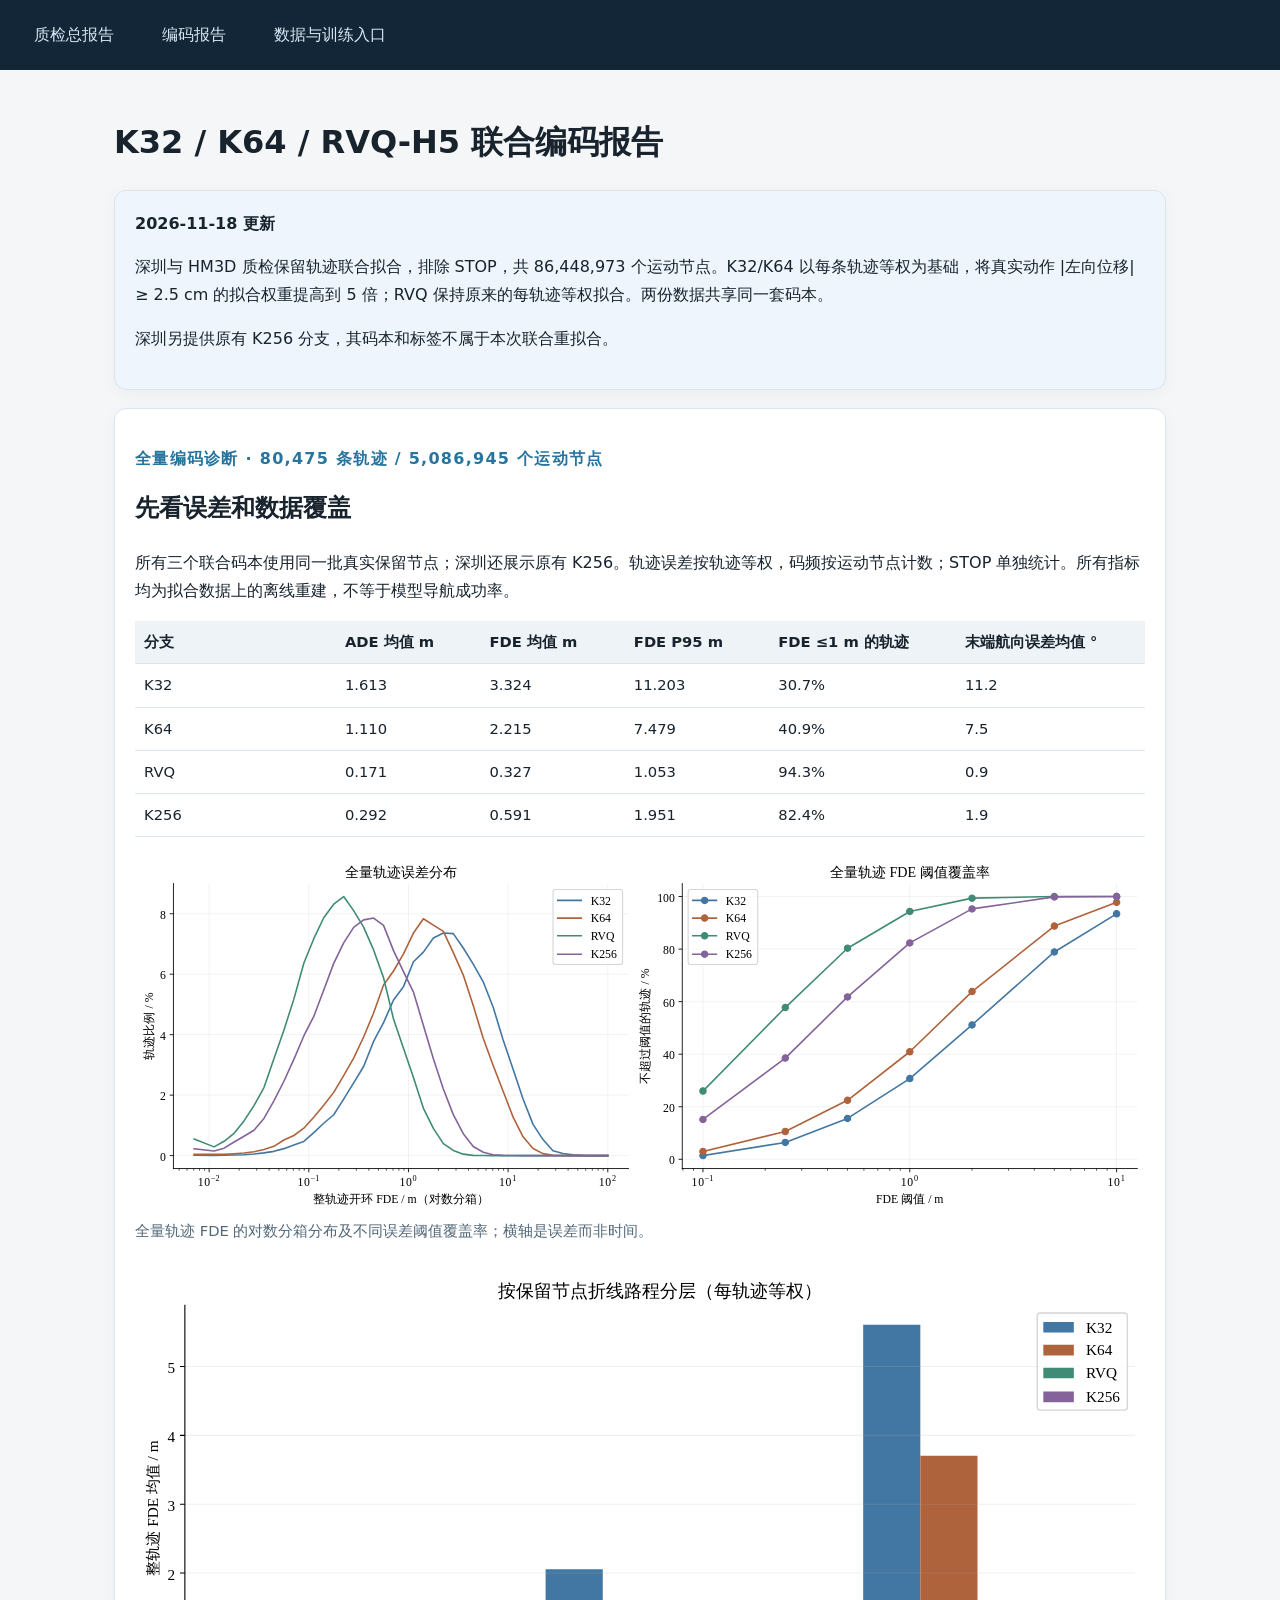
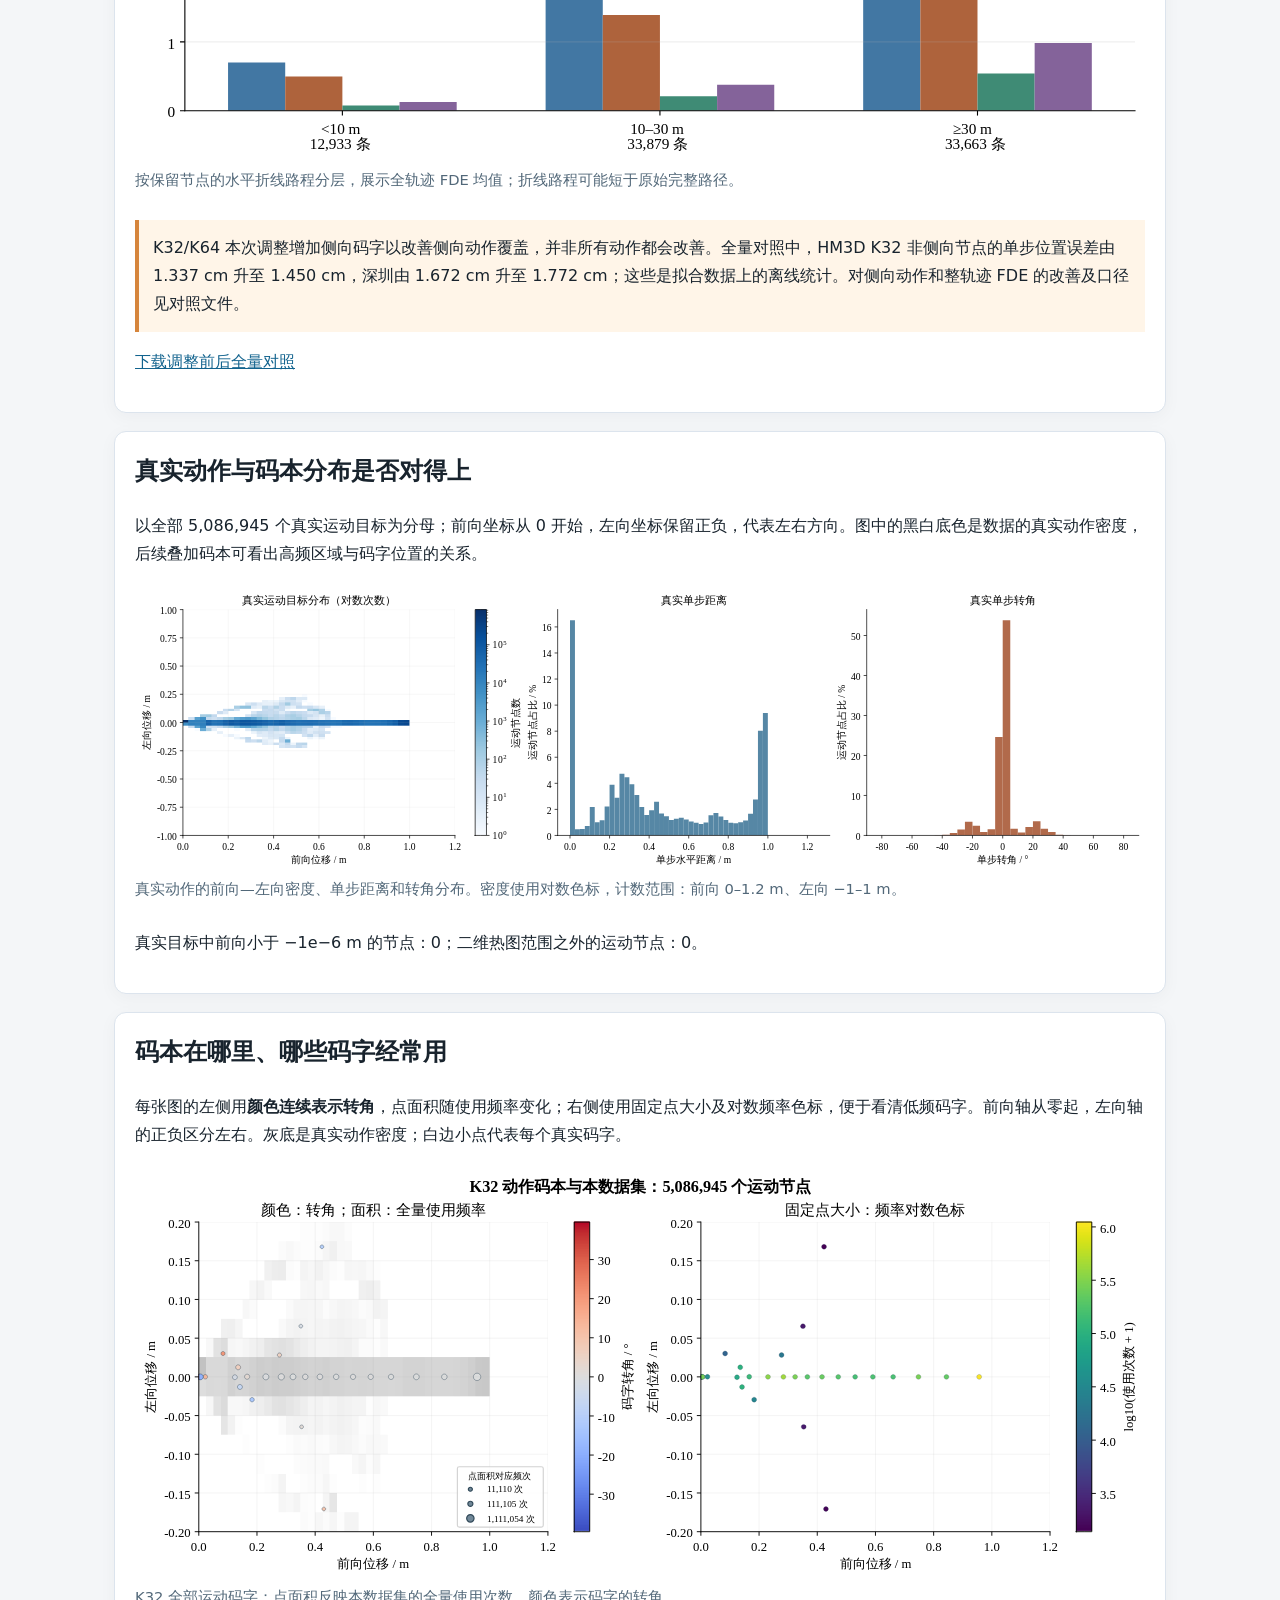
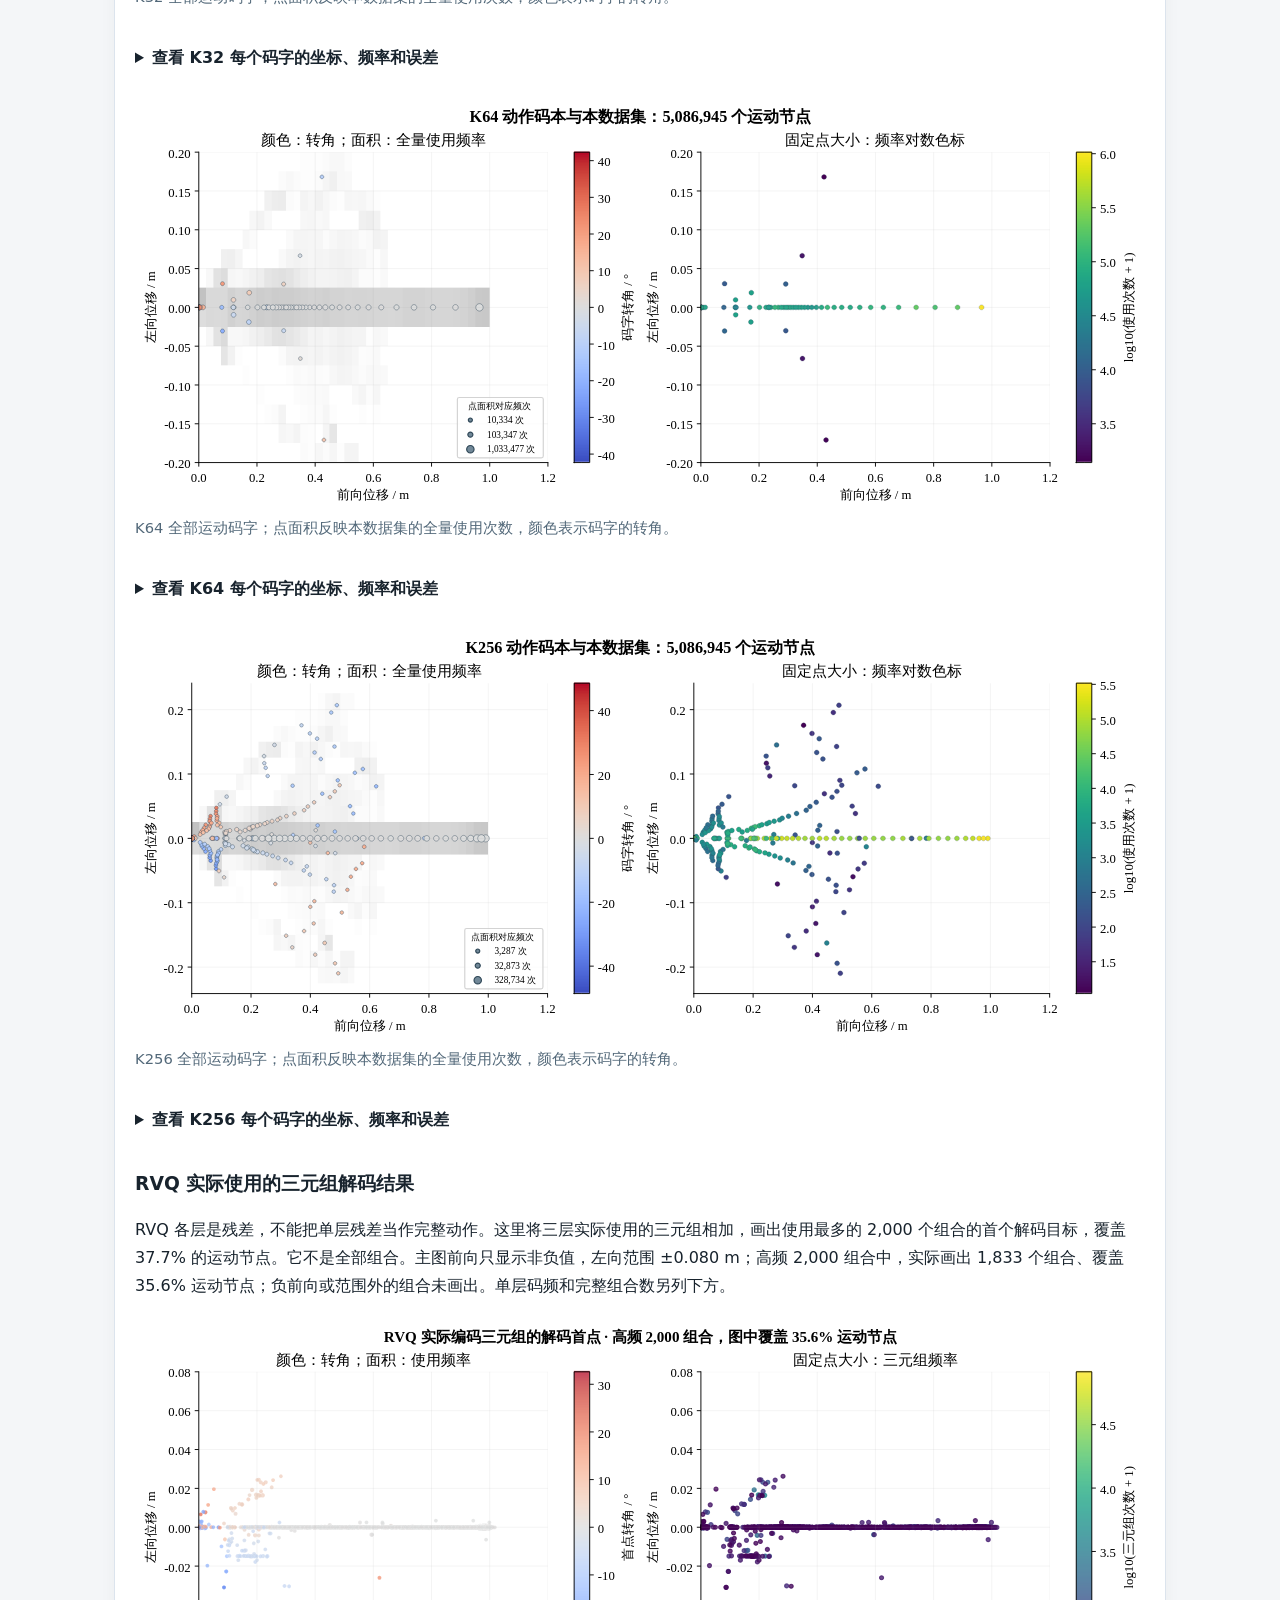
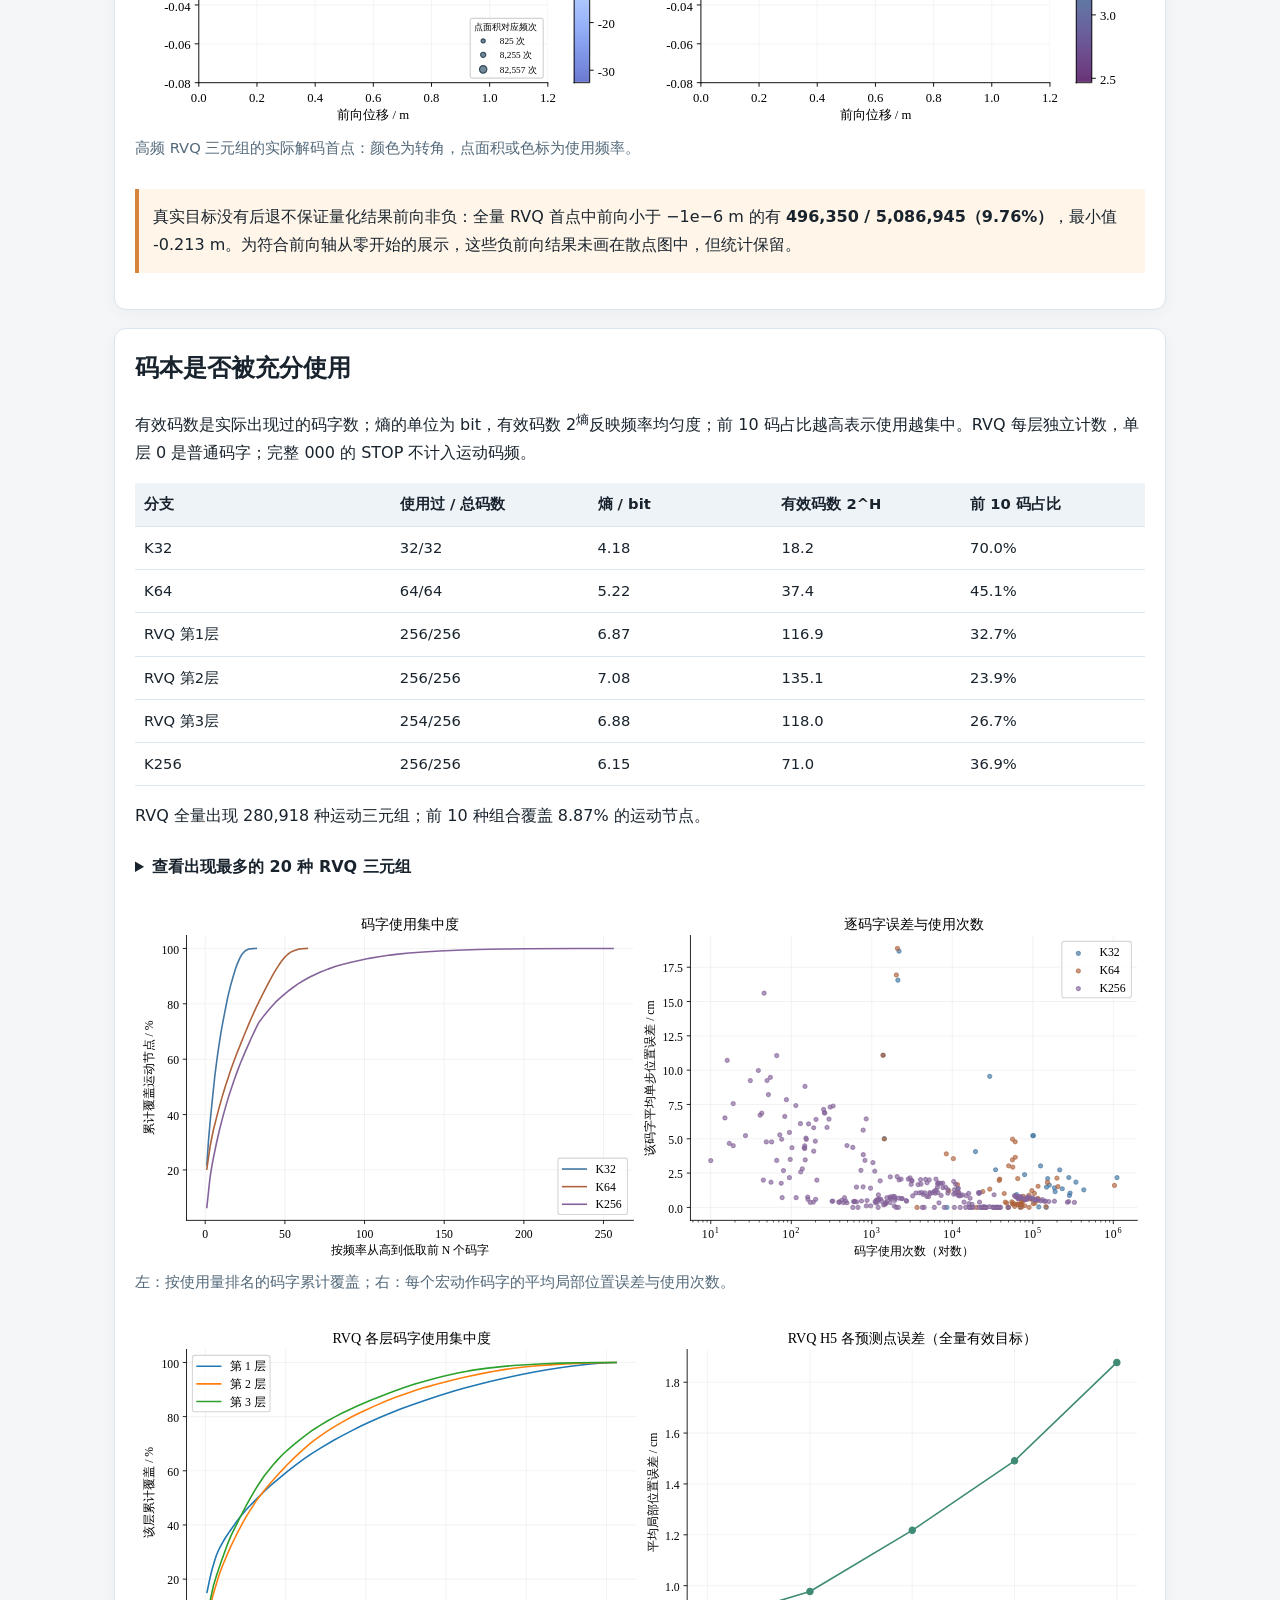
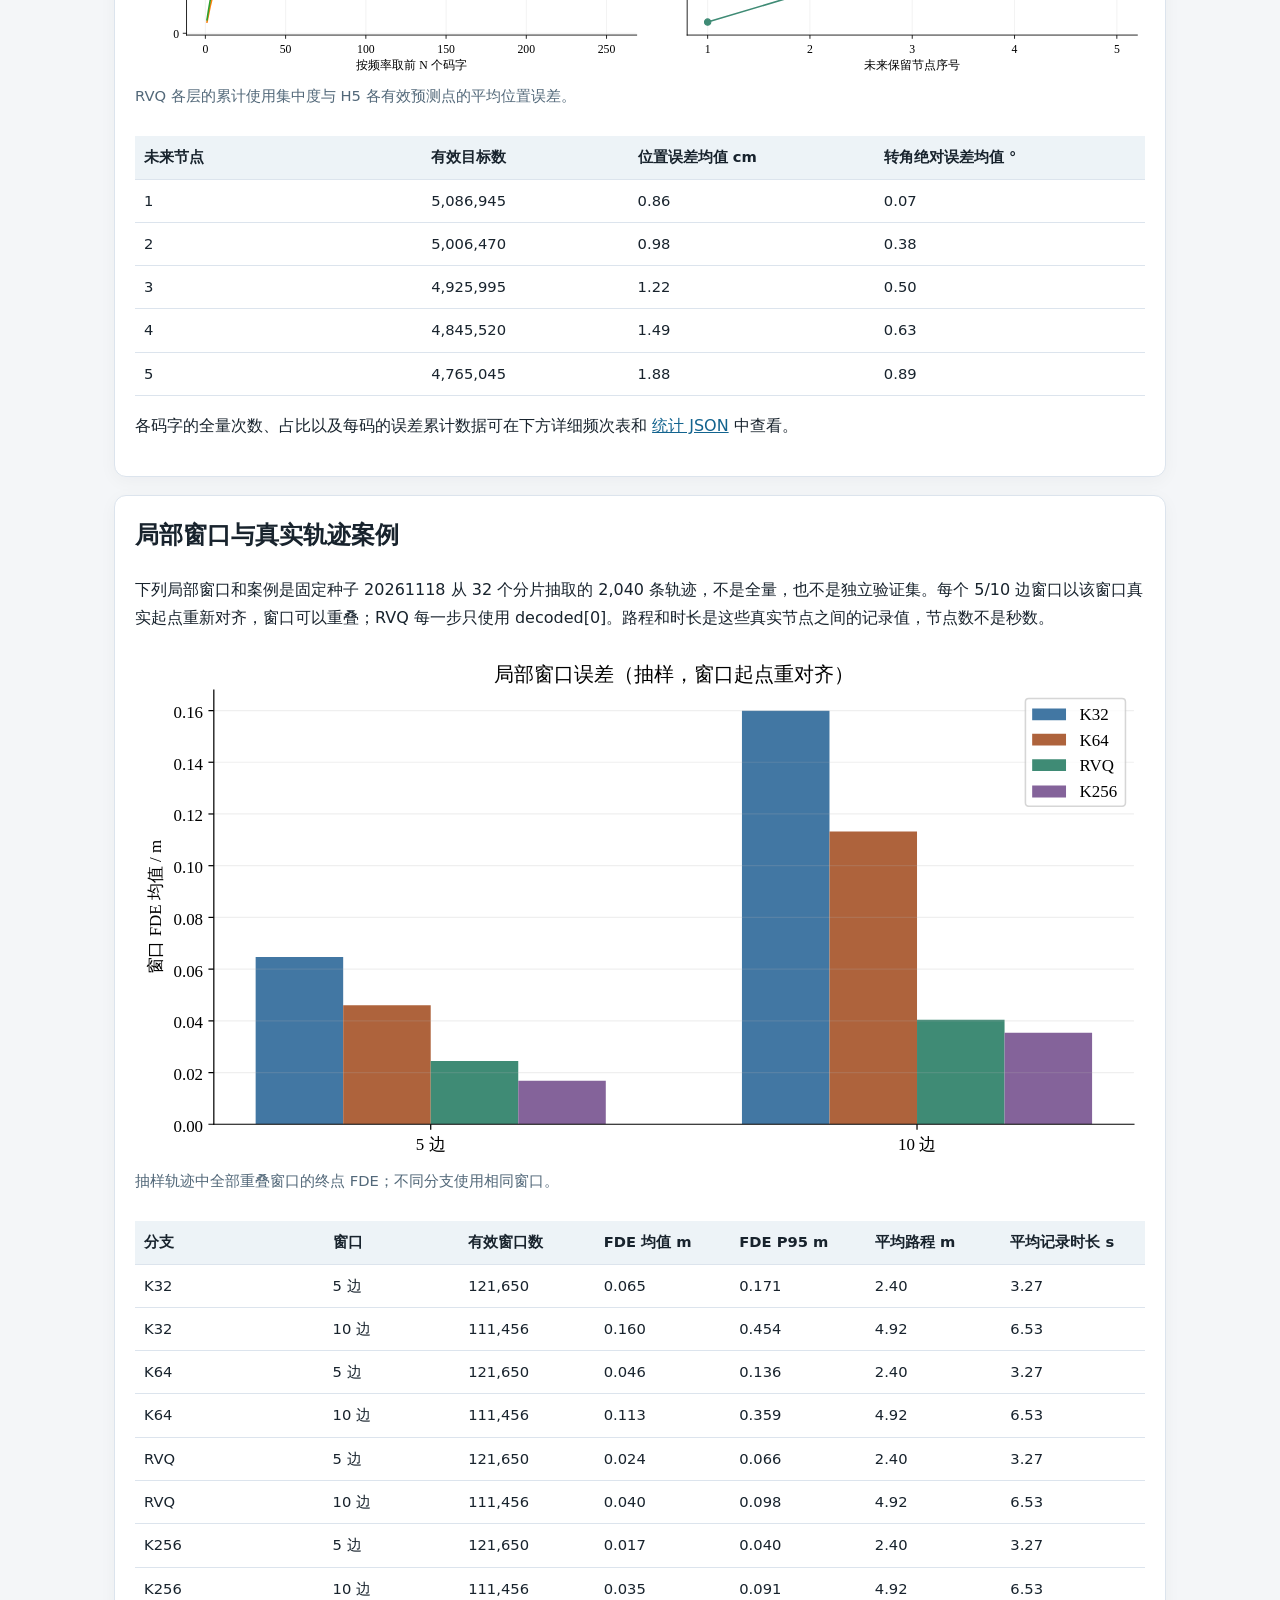
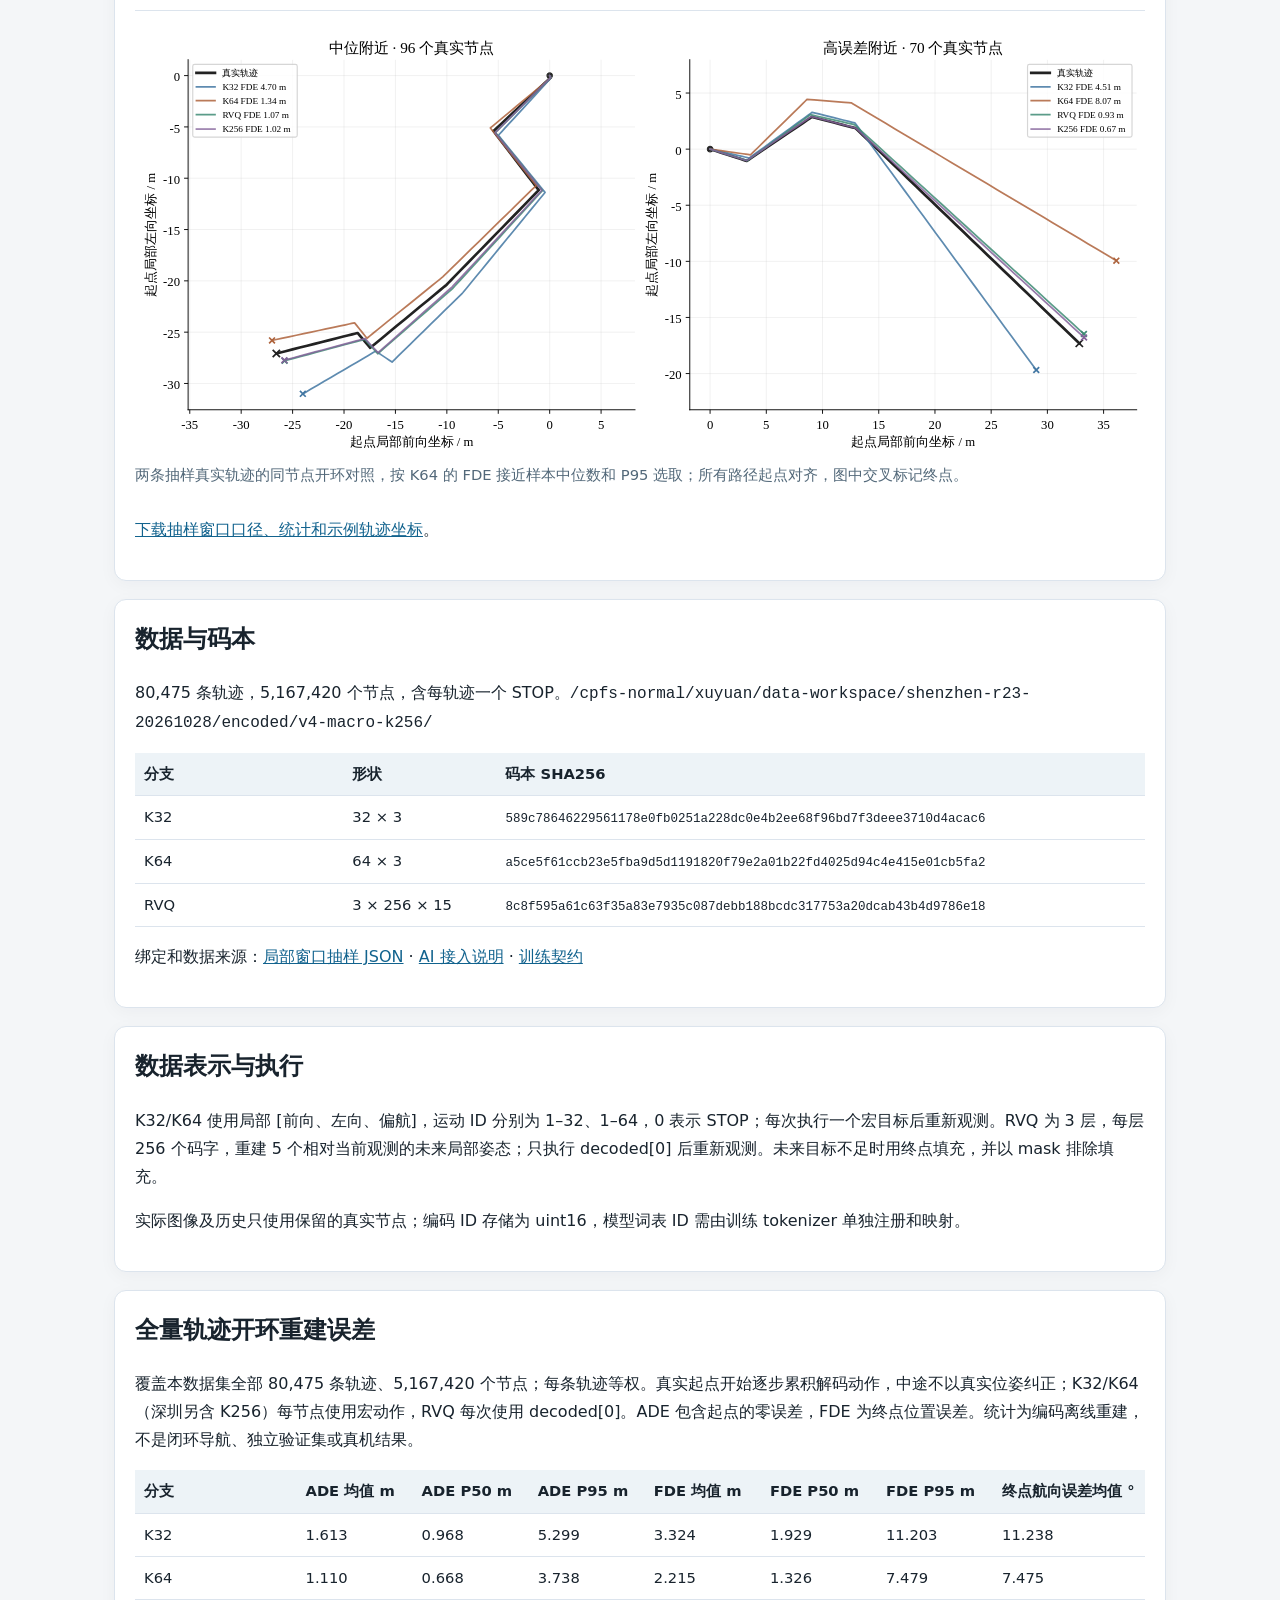
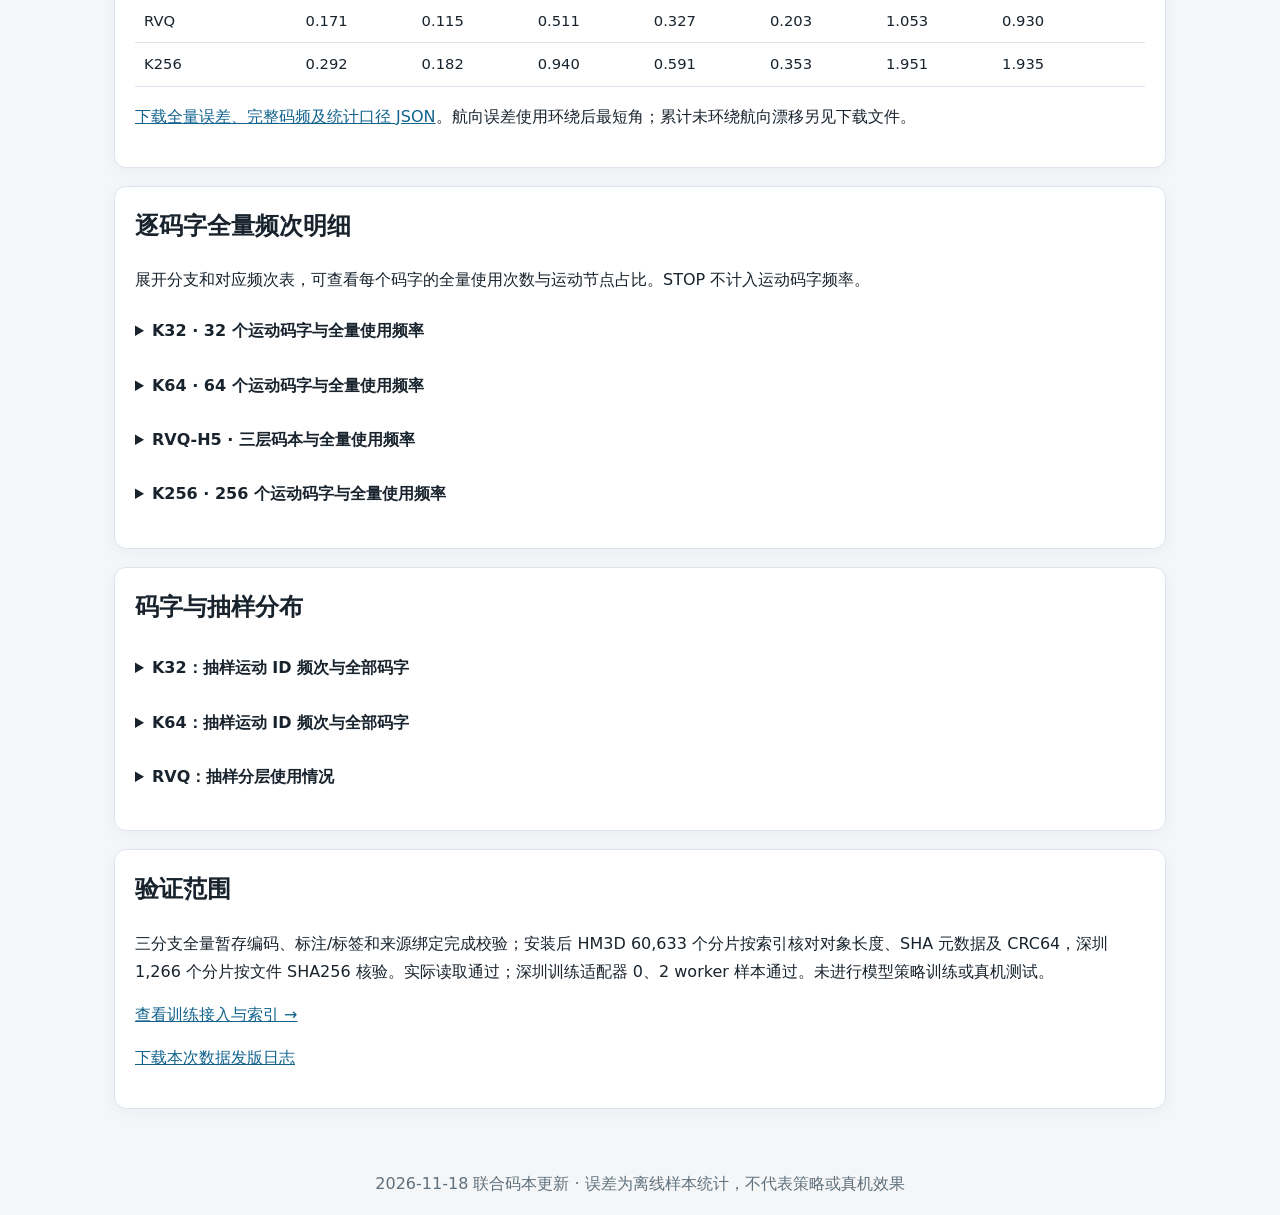
==== commit 0d677594: "Update K32 and K64 codebook diagnostics" ====
--- a/tokenizer.html
+++ b/tokenizer.html
@@ -1,12 +1,8 @@
 <!DOCTYPE html>
 
-<html lang="zh-CN"><head><meta charset="utf-8"/><meta content="width=device-width,initial-scale=1" name="viewport"/><title>K32 / K64 / RVQ-H5 联合编码报告 · 深圳 R23</title><link href="assets/style.css" rel="stylesheet"/><style>body{margin:0}main{max-width:1100px;margin:auto;padding:24px}.panel{padding:20px;border:1px solid #dce4ed;border-radius:12px;margin:18px 0}.note{background:#eef5fc}.wrap{overflow-x:auto}table{width:100%;border-collapse:collapse}td,th{padding:9px;text-align:left;border-bottom:1px solid #dce4ed}code{overflow-wrap:anywhere}pre{white-space:pre-wrap;overflow-wrap:anywhere}.hash{font-family:monospace;font-size:.85em;overflow-wrap:anywhere}.bars{display:grid;grid-template-columns:repeat(auto-fit,minmax(230px,1fr));gap:8px}.bar{display:flex;gap:8px;align-items:center}.bar i{height:10px;background:#467fa6;display:inline-block}nav{padding:14px 20px;display:flex;gap:20px;flex-wrap:wrap}footer{padding:20px}details{margin:12px 0}a{color:#12638e}</style><style id="full-visual-style">.book-viz{display:flex;flex-wrap:wrap;gap:12px}.bookplot{display:block;width:min(100%,480px);height:auto}.frequency{display:block;width:100%;height:auto;min-height:130px}.book-dot:hover,.book-dot:focus{stroke:#111;stroke-width:2.5;fill-opacity:1}.bookplot text,.frequency text{font-size:13px;fill:#334e65}details{padding:8px 0}summary{cursor:pointer;font-weight:600}</style><style id="fit-visual-style">.insight-figure{margin:20px 0 28px}.insight-figure img{display:block;width:100%;height:auto}.insight-figure figcaption{font-size:.92rem;line-height:1.65;color:#526879;margin-top:6px}.notice{background:#fff5e8;padding:14px;border-left:4px solid #d6853c}.panel p{line-height:1.75}</style></head><body><nav><a href="index.html">质检总报告</a><a href="tokenizer.html">编码报告</a><a href="training.html">数据与训练入口</a></nav><main><h1>K32 / K64 / RVQ-H5 联合编码报告</h1><section class="panel note"><strong>2026-11-18 更新</strong><p>深圳与 HM3D 质检保留轨迹联合拟合；每条轨迹权重相同。拟合排除 STOP，使用 86,448,973 个运动节点；两份数据的三套码本完全一致。</p><p>深圳另提供原有 K256 分支，其码本和标签不属于本次联合重拟合。</p></section>
-
-
-
-
-<section class="panel" id="fit-overview"><p class="eyebrow">全量编码诊断 · 80,475 条轨迹 / 5,086,945 个运动节点</p><h2>先看误差和数据覆盖</h2><p>所有三个联合码本使用同一批真实保留节点；深圳还展示原有 K256。轨迹误差按轨迹等权，码频按运动节点计数；STOP 单独统计。所有指标均为拟合数据上的离线重建，不等于模型导航成功率。</p><div class="wrap"><table><thead><tr><th>分支</th><th>ADE 均值 m</th><th>FDE 均值 m</th><th>FDE P95 m</th><th>FDE ≤1 m 的轨迹</th><th>末端航向误差均值 °</th></tr></thead><tbody><tr><td>K32</td><td>1.761</td><td>3.630</td><td>12.271</td><td>28.2%</td><td>12.0</td></tr><tr><td>K64</td><td>1.329</td><td>2.638</td><td>8.759</td><td>34.7%</td><td>8.8</td></tr><tr><td>RVQ</td><td>0.171</td><td>0.327</td><td>1.053</td><td>94.3%</td><td>0.9</td></tr><tr><td>K256</td><td>0.292</td><td>0.591</td><td>1.951</td><td>82.4%</td><td>1.9</td></tr></tbody></table></div><figure class="insight-figure"><img alt="全量轨迹 FDE 的对数分箱分布及不同误差阈值覆盖率；横轴是误差而非时间。" loading="lazy" src="assets/joint-fit/openloop-distribution.svg"/><figcaption>全量轨迹 FDE 的对数分箱分布及不同误差阈值覆盖率；横轴是误差而非时间。</figcaption></figure><figure class="insight-figure"><img alt="按保留节点的水平折线路程分层，展示全轨迹 FDE 均值；折线路程可能短于原始完整路径。" loading="lazy" src="assets/joint-fit/route-strata.svg"/><figcaption>按保留节点的水平折线路程分层，展示全轨迹 FDE 均值；折线路程可能短于原始完整路径。</figcaption></figure></section>
+<html lang="zh-CN"><head><meta charset="utf-8"/><meta content="width=device-width,initial-scale=1" name="viewport"/><title>K32 / K64 / RVQ-H5 联合编码报告 · 深圳 R23</title><link href="assets/style.css" rel="stylesheet"/><style>body{margin:0}main{max-width:1100px;margin:auto;padding:24px}.panel{padding:20px;border:1px solid #dce4ed;border-radius:12px;margin:18px 0}.note{background:#eef5fc}.wrap{overflow-x:auto}table{width:100%;border-collapse:collapse}td,th{padding:9px;text-align:left;border-bottom:1px solid #dce4ed}code{overflow-wrap:anywhere}pre{white-space:pre-wrap;overflow-wrap:anywhere}.hash{font-family:monospace;font-size:.85em;overflow-wrap:anywhere}.bars{display:grid;grid-template-columns:repeat(auto-fit,minmax(230px,1fr));gap:8px}.bar{display:flex;gap:8px;align-items:center}.bar i{height:10px;background:#467fa6;display:inline-block}nav{padding:14px 20px;display:flex;gap:20px;flex-wrap:wrap}footer{padding:20px}details{margin:12px 0}a{color:#12638e}</style><style id="full-visual-style">.book-viz{display:flex;flex-wrap:wrap;gap:12px}.bookplot{display:block;width:min(100%,480px);height:auto}.frequency{display:block;width:100%;height:auto;min-height:130px}.book-dot:hover,.book-dot:focus{stroke:#111;stroke-width:2.5;fill-opacity:1}.bookplot text,.frequency text{font-size:13px;fill:#334e65}details{padding:8px 0}summary{cursor:pointer;font-weight:600}</style><style id="fit-visual-style">.insight-figure{margin:20px 0 28px}.insight-figure img{display:block;width:100%;height:auto}.insight-figure figcaption{font-size:.92rem;line-height:1.65;color:#526879;margin-top:6px}.notice{background:#fff5e8;padding:14px;border-left:4px solid #d6853c}.panel p{line-height:1.75}</style></head><body><nav><a href="index.html">质检总报告</a><a href="tokenizer.html">编码报告</a><a href="training.html">数据与训练入口</a></nav><main><h1>K32 / K64 / RVQ-H5 联合编码报告</h1><section class="panel note"><strong>2026-11-18 更新</strong><p>深圳与 HM3D 质检保留轨迹联合拟合，排除 STOP，共 86,448,973 个运动节点。K32/K64 以每条轨迹等权为基础，将真实动作 |左向位移| ≥ 2.5 cm 的拟合权重提高到 5 倍；RVQ 保持原来的每轨迹等权拟合。两份数据共享同一套码本。</p><p>深圳另提供原有 K256 分支，其码本和标签不属于本次联合重拟合。</p></section>
+<section class="panel" id="fit-overview"><p class="eyebrow">全量编码诊断 · 80,475 条轨迹 / 5,086,945 个运动节点</p><h2>先看误差和数据覆盖</h2><p>所有三个联合码本使用同一批真实保留节点；深圳还展示原有 K256。轨迹误差按轨迹等权，码频按运动节点计数；STOP 单独统计。所有指标均为拟合数据上的离线重建，不等于模型导航成功率。</p><div class="wrap"><table><thead><tr><th>分支</th><th>ADE 均值 m</th><th>FDE 均值 m</th><th>FDE P95 m</th><th>FDE ≤1 m 的轨迹</th><th>末端航向误差均值 °</th></tr></thead><tbody><tr><td>K32</td><td>1.613</td><td>3.324</td><td>11.203</td><td>30.7%</td><td>11.2</td></tr><tr><td>K64</td><td>1.110</td><td>2.215</td><td>7.479</td><td>40.9%</td><td>7.5</td></tr><tr><td>RVQ</td><td>0.171</td><td>0.327</td><td>1.053</td><td>94.3%</td><td>0.9</td></tr><tr><td>K256</td><td>0.292</td><td>0.591</td><td>1.951</td><td>82.4%</td><td>1.9</td></tr></tbody></table></div><figure class="insight-figure"><img alt="全量轨迹 FDE 的对数分箱分布及不同误差阈值覆盖率；横轴是误差而非时间。" loading="lazy" src="assets/joint-fit/openloop-distribution.svg"/><figcaption>全量轨迹 FDE 的对数分箱分布及不同误差阈值覆盖率；横轴是误差而非时间。</figcaption></figure><figure class="insight-figure"><img alt="按保留节点的水平折线路程分层，展示全轨迹 FDE 均值；折线路程可能短于原始完整路径。" loading="lazy" src="assets/joint-fit/route-strata.svg"/><figcaption>按保留节点的水平折线路程分层，展示全轨迹 FDE 均值；折线路程可能短于原始完整路径。</figcaption></figure><p class="notice">K32/K64 本次调整增加侧向码字以改善侧向动作覆盖，并非所有动作都会改善。全量对照中，HM3D K32 非侧向节点的单步位置误差由 1.337 cm 升至 1.450 cm，深圳由 1.672 cm 升至 1.772 cm；这些是拟合数据上的离线统计。对侧向动作和整轨迹 FDE 的改善及口径见对照文件。</p><p><a href="report_data/K32_K64_REBALANCE_COMPARISON.json">下载调整前后全量对照</a></p></section>
 <section class="panel" id="data-motion"><h2>真实动作与码本分布是否对得上</h2><p>以全部 5,086,945 个真实运动目标为分母；前向坐标从 0 开始，左向坐标保留正负，代表左右方向。图中的黑白底色是数据的真实动作密度，后续叠加码本可看出高频区域与码字位置的关系。</p><figure class="insight-figure"><img alt="真实动作的前向—左向密度、单步距离和转角分布。密度使用对数色标，计数范围：前向 0–1.2 m、左向 −1–1 m。" loading="lazy" src="assets/joint-fit/gt-distribution.svg"/><figcaption>真实动作的前向—左向密度、单步距离和转角分布。密度使用对数色标，计数范围：前向 0–1.2 m、左向 −1–1 m。</figcaption></figure><p>真实目标中前向小于 −1e−6 m 的节点：0；二维热图范围之外的运动节点：0。</p></section>
-<section class="panel" id="book-fit"><h2>码本在哪里、哪些码字经常用</h2><p>每张图的左侧用<strong>颜色连续表示转角</strong>，点面积随使用频率变化；右侧使用固定点大小及对数频率色标，便于看清低频码字。前向轴从零起，左向轴的正负区分左右。灰底是真实动作密度；白边小点代表每个真实码字。</p><figure class="insight-figure"><img alt="K32 全部运动码字；点面积反映本数据集的全量使用次数，颜色表示码字的转角。" loading="lazy" src="assets/joint-fit/k32-codebook.svg"/><figcaption>K32 全部运动码字；点面积反映本数据集的全量使用次数，颜色表示码字的转角。</figcaption></figure><details><summary>查看 K32 每个码字的坐标、频率和误差</summary><div class="wrap"><table><thead><tr><th>ID</th><th>前向 m</th><th>左向 m</th><th>转角 °</th><th>全量次数</th><th>占比</th><th>平均位置误差 cm</th></tr></thead><tbody><tr><td>1</td><td>0.2892</td><td>0.0000</td><td>-0.00</td><td>300,829</td><td>5.914%</td><td>0.86</td></tr><tr><td>2</td><td>0.0000</td><td>-0.0000</td><td>-27.89</td><td>160,794</td><td>3.161%</td><td>0.00</td></tr><tr><td>3</td><td>0.2518</td><td>0.0000</td><td>0.01</td><td>311,868</td><td>6.131%</td><td>1.03</td></tr><tr><td>4</td><td>0.1246</td><td>-0.0003</td><td>-2.27</td><td>78,507</td><td>1.543%</td><td>2.13</td></tr><tr><td>5</td><td>0.1328</td><td>0.0114</td><td>5.79</td><td>88,203</td><td>1.734%</td><td>4.88</td></tr><tr><td>6</td><td>0.1847</td><td>-0.0278</td><td>-11.23</td><td>36,917</td><td>0.726%</td><td>9.31</td></tr><tr><td>7</td><td>0.0000</td><td>-0.0000</td><td>41.17</td><td>5,358</td><td>0.105%</td><td>0.00</td></tr><tr><td>8</td><td>0.7405</td><td>0.0000</td><td>-0.00</td><td>286,708</td><td>5.636%</td><td>2.18</td></tr><tr><td>9</td><td>0.1526</td><td>0.0002</td><td>4.68</td><td>77,569</td><td>1.525%</td><td>4.09</td></tr><tr><td>10</td><td>0.3893</td><td>-0.0000</td><td>0.00</td><td>123,971</td><td>2.437%</td><td>0.98</td></tr><tr><td>11</td><td>0.3540</td><td>-0.0000</td><td>-0.00</td><td>170,777</td><td>3.357%</td><td>0.83</td></tr><tr><td>12</td><td>0.1381</td><td>-0.0124</td><td>-6.15</td><td>98,104</td><td>1.929%</td><td>5.10</td></tr><tr><td>13</td><td>0.8377</td><td>0.0000</td><td>-0.00</td><td>220,993</td><td>4.344%</td><td>2.81</td></tr><tr><td>14</td><td>0.0057</td><td>0.0000</td><td>18.36</td><td>84,626</td><td>1.664%</td><td>0.82</td></tr><tr><td>15</td><td>0.1782</td><td>0.0248</td><td>10.87</td><td>44,883</td><td>0.882%</td><td>7.80</td></tr><tr><td>16</td><td>0.5274</td><td>-0.0000</td><td>0.00</td><td>133,512</td><td>2.625%</td><td>1.34</td></tr><tr><td>17</td><td>0.0000</td><td>0.0000</td><td>33.31</td><td>38,496</td><td>0.757%</td><td>0.00</td></tr><tr><td>18</td><td>0.0185</td><td>0.0000</td><td>14.11</td><td>44,537</td><td>0.876%</td><td>2.48</td></tr><tr><td>19</td><td>0.0015</td><td>0.0000</td><td>21.77</td><td>118,416</td><td>2.328%</td><td>0.31</td></tr><tr><td>20</td><td>0.2030</td><td>0.0000</td><td>-0.47</td><td>219,458</td><td>4.314%</td><td>1.36</td></tr><tr><td>21</td><td>0.5841</td><td>-0.0000</td><td>0.00</td><td>156,344</td><td>3.073%</td><td>1.53</td></tr><tr><td>22</td><td>0.4249</td><td>-0.1603</td><td>10.50</td><td>1,572</td><td>0.031%</td><td>6.04</td></tr><tr><td>23</td><td>0.0000</td><td>0.0000</td><td>28.50</td><td>62,475</td><td>1.228%</td><td>0.00</td></tr><tr><td>24</td><td>0.0001</td><td>0.0000</td><td>24.74</td><td>87,143</td><td>1.713%</td><td>0.01</td></tr><tr><td>25</td><td>0.9550</td><td>-0.0000</td><td>-0.00</td><td>1,120,834</td><td>22.034%</td><td>2.28</td></tr><tr><td>26</td><td>0.4227</td><td>0.1675</td><td>-10.15</td><td>1,394</td><td>0.027%</td><td>11.12</td></tr><tr><td>27</td><td>0.4765</td><td>-0.0000</td><td>0.00</td><td>147,759</td><td>2.905%</td><td>1.17</td></tr><tr><td>28</td><td>0.4303</td><td>0.0000</td><td>-0.00</td><td>210,971</td><td>4.147%</td><td>1.01</td></tr><tr><td>29</td><td>0.3217</td><td>0.0000</td><td>0.00</td><td>231,430</td><td>4.549%</td><td>0.83</td></tr><tr><td>30</td><td>0.6512</td><td>0.0000</td><td>-0.00</td><td>148,581</td><td>2.921%</td><td>2.02</td></tr><tr><td>31</td><td>0.3364</td><td>0.0607</td><td>1.58</td><td>2,516</td><td>0.049%</td><td>16.71</td></tr><tr><td>32</td><td>0.0058</td><td>-0.0000</td><td>-19.20</td><td>271,400</td><td>5.335%</td><td>0.92</td></tr></tbody></table></div></details><figure class="insight-figure"><img alt="K64 全部运动码字；点面积反映本数据集的全量使用次数，颜色表示码字的转角。" loading="lazy" src="assets/joint-fit/k64-codebook.svg"/><figcaption>K64 全部运动码字；点面积反映本数据集的全量使用次数，颜色表示码字的转角。</figcaption></figure><details><summary>查看 K64 每个码字的坐标、频率和误差</summary><div class="wrap"><table><thead><tr><th>ID</th><th>前向 m</th><th>左向 m</th><th>转角 °</th><th>全量次数</th><th>占比</th><th>平均位置误差 cm</th></tr></thead><tbody><tr><td>1</td><td>0.5091</td><td>-0.0000</td><td>0.00</td><td>80,835</td><td>1.589%</td><td>0.84</td></tr><tr><td>2</td><td>0.2401</td><td>0.0000</td><td>0.00</td><td>57,680</td><td>1.134%</td><td>0.30</td></tr><tr><td>3</td><td>0.3582</td><td>-0.0000</td><td>0.00</td><td>45,655</td><td>0.897%</td><td>0.24</td></tr><tr><td>4</td><td>0.1699</td><td>-0.0299</td><td>-14.16</td><td>18,382</td><td>0.361%</td><td>10.24</td></tr><tr><td>5</td><td>0.1787</td><td>-0.0193</td><td>-7.91</td><td>56,374</td><td>1.108%</td><td>4.80</td></tr><tr><td>6</td><td>0.0000</td><td>-0.0000</td><td>-26.19</td><td>54,733</td><td>1.076%</td><td>0.00</td></tr><tr><td>7</td><td>0.3798</td><td>0.0000</td><td>0.00</td><td>39,604</td><td>0.779%</td><td>0.32</td></tr><tr><td>8</td><td>0.3489</td><td>0.0000</td><td>-0.00</td><td>50,685</td><td>0.996%</td><td>0.22</td></tr><tr><td>9</td><td>0.0087</td><td>-0.0000</td><td>-12.96</td><td>26,048</td><td>0.512%</td><td>1.51</td></tr><tr><td>10</td><td>0.3683</td><td>-0.0000</td><td>-0.00</td><td>40,460</td><td>0.795%</td><td>0.27</td></tr><tr><td>11</td><td>0.8601</td><td>0.0000</td><td>-0.00</td><td>199,065</td><td>3.913%</td><td>2.42</td></tr><tr><td>12</td><td>0.3405</td><td>0.0000</td><td>0.00</td><td>51,293</td><td>1.008%</td><td>0.20</td></tr><tr><td>13</td><td>0.2891</td><td>0.0000</td><td>0.00</td><td>61,659</td><td>1.212%</td><td>0.19</td></tr><tr><td>14</td><td>0.0000</td><td>-0.0000</td><td>-41.74</td><td>4,220</td><td>0.083%</td><td>0.00</td></tr><tr><td>15</td><td>0.1198</td><td>-0.0097</td><td>-5.43</td><td>61,969</td><td>1.218%</td><td>3.71</td></tr><tr><td>16</td><td>0.7742</td><td>0.0000</td><td>-0.00</td><td>203,002</td><td>3.991%</td><td>1.90</td></tr><tr><td>17</td><td>0.2522</td><td>0.0000</td><td>-0.00</td><td>83,403</td><td>1.640%</td><td>0.30</td></tr><tr><td>18</td><td>0.3327</td><td>0.0000</td><td>0.00</td><td>52,279</td><td>1.028%</td><td>0.18</td></tr><tr><td>19</td><td>0.2126</td><td>0.0000</td><td>-0.00</td><td>58,917</td><td>1.158%</td><td>0.41</td></tr><tr><td>20</td><td>0.0000</td><td>-0.0000</td><td>-29.39</td><td>39,199</td><td>0.771%</td><td>0.00</td></tr><tr><td>21</td><td>0.4099</td><td>-0.0000</td><td>0.00</td><td>62,994</td><td>1.238%</td><td>0.48</td></tr><tr><td>22</td><td>0.1189</td><td>-0.0000</td><td>-4.58</td><td>38,840</td><td>0.764%</td><td>2.07</td></tr><tr><td>23</td><td>0.3288</td><td>0.0594</td><td>2.65</td><td>2,621</td><td>0.052%</td><td>16.83</td></tr><tr><td>24</td><td>0.3031</td><td>0.0000</td><td>0.00</td><td>59,745</td><td>1.174%</td><td>0.17</td></tr><tr><td>25</td><td>0.4298</td><td>-0.1706</td><td>10.13</td><td>1,432</td><td>0.028%</td><td>5.01</td></tr><tr><td>26</td><td>0.6381</td><td>0.0000</td><td>-0.00</td><td>114,122</td><td>2.243%</td><td>1.49</td></tr><tr><td>27</td><td>0.1738</td><td>-0.0000</td><td>-0.00</td><td>31,473</td><td>0.619%</td><td>0.60</td></tr><tr><td>28</td><td>0.4519</td><td>0.0000</td><td>-0.00</td><td>95,269</td><td>1.873%</td><td>0.59</td></tr><tr><td>29</td><td>0.1780</td><td>0.0247</td><td>10.81</td><td>45,812</td><td>0.901%</td><td>7.70</td></tr><tr><td>30</td><td>0.4784</td><td>-0.0000</td><td>0.00</td><td>90,376</td><td>1.777%</td><td>0.69</td></tr><tr><td>31</td><td>0.2333</td><td>0.0000</td><td>-5.12</td><td>56,420</td><td>1.109%</td><td>2.94</td></tr><tr><td>32</td><td>0.0004</td><td>-0.0000</td><td>-16.37</td><td>48,721</td><td>0.958%</td><td>0.10</td></tr><tr><td>33</td><td>0.2731</td><td>0.0000</td><td>0.00</td><td>63,199</td><td>1.242%</td><td>0.23</td></tr><tr><td>34</td><td>0.0000</td><td>0.0000</td><td>36.55</td><td>23,955</td><td>0.471%</td><td>0.00</td></tr><tr><td>35</td><td>0.2272</td><td>0.0000</td><td>0.00</td><td>56,146</td><td>1.104%</td><td>0.35</td></tr><tr><td>36</td><td>0.1476</td><td>-0.0000</td><td>-0.00</td><td>18,564</td><td>0.365%</td><td>0.71</td></tr><tr><td>37</td><td>0.3103</td><td>0.0000</td><td>0.00</td><td>60,612</td><td>1.192%</td><td>0.18</td></tr><tr><td>38</td><td>0.2632</td><td>0.0000</td><td>0.00</td><td>109,165</td><td>2.146%</td><td>0.26</td></tr><tr><td>39</td><td>0.1176</td><td>0.0005</td><td>4.48</td><td>40,498</td><td>0.796%</td><td>1.88</td></tr><tr><td>40</td><td>0.9598</td><td>-0.0000</td><td>-0.00</td><td>1,084,196</td><td>21.313%</td><td>1.94</td></tr><tr><td>41</td><td>0.0003</td><td>0.0000</td><td>23.70</td><td>146,015</td><td>2.870%</td><td>0.06</td></tr><tr><td>42</td><td>0.3177</td><td>-0.0000</td><td>-0.00</td><td>53,635</td><td>1.054%</td><td>0.18</td></tr><tr><td>43</td><td>0.5868</td><td>-0.0000</td><td>0.01</td><td>118,789</td><td>2.335%</td><td>1.19</td></tr><tr><td>44</td><td>0.0000</td><td>0.0000</td><td>28.69</td><td>90,053</td><td>1.770%</td><td>0.00</td></tr><tr><td>45</td><td>0.3542</td><td>-0.0646</td><td>1.50</td><td>2,173</td><td>0.043%</td><td>18.70</td></tr><tr><td>46</td><td>0.0789</td><td>-0.0000</td><td>-16.82</td><td>11,736</td><td>0.231%</td><td>1.67</td></tr><tr><td>47</td><td>0.0041</td><td>0.0000</td><td>19.75</td><td>115,843</td><td>2.277%</td><td>0.67</td></tr><tr><td>48</td><td>0.0005</td><td>-0.0000</td><td>-21.16</td><td>72,942</td><td>1.434%</td><td>0.07</td></tr><tr><td>49</td><td>0.0148</td><td>0.0000</td><td>14.94</td><td>65,095</td><td>1.280%</td><td>2.10</td></tr><tr><td>50</td><td>0.0003</td><td>-0.0000</td><td>-23.43</td><td>87,489</td><td>1.720%</td><td>0.05</td></tr><tr><td>51</td><td>0.0000</td><td>0.0000</td><td>-33.97</td><td>25,483</td><td>0.501%</td><td>0.00</td></tr><tr><td>52</td><td>0.7057</td><td>0.0000</td><td>-0.00</td><td>187,338</td><td>3.683%</td><td>1.66</td></tr><tr><td>53</td><td>0.1324</td><td>0.0114</td><td>5.82</td><td>86,466</td><td>1.700%</td><td>4.87</td></tr><tr><td>54</td><td>0.4225</td><td>0.1673</td><td>-10.15</td><td>1,395</td><td>0.027%</td><td>11.12</td></tr><tr><td>55</td><td>0.3251</td><td>0.0000</td><td>0.00</td><td>46,281</td><td>0.910%</td><td>0.18</td></tr><tr><td>56</td><td>0.2963</td><td>-0.0000</td><td>0.00</td><td>65,237</td><td>1.282%</td><td>0.17</td></tr><tr><td>57</td><td>0.2815</td><td>0.0000</td><td>0.00</td><td>68,611</td><td>1.349%</td><td>0.20</td></tr><tr><td>58</td><td>0.1139</td><td>-0.0000</td><td>-0.02</td><td>17,818</td><td>0.350%</td><td>0.80</td></tr><tr><td>59</td><td>0.0001</td><td>-0.0000</td><td>-18.94</td><td>62,007</td><td>1.219%</td><td>0.03</td></tr><tr><td>60</td><td>0.1957</td><td>0.0000</td><td>-0.00</td><td>57,199</td><td>1.124%</td><td>0.50</td></tr><tr><td>61</td><td>0.4292</td><td>-0.0000</td><td>0.00</td><td>115,801</td><td>2.276%</td><td>0.53</td></tr><tr><td>62</td><td>0.2329</td><td>-0.0000</td><td>5.13</td><td>50,474</td><td>0.992%</td><td>3.04</td></tr><tr><td>63</td><td>0.3936</td><td>-0.0000</td><td>0.00</td><td>49,486</td><td>0.973%</td><td>0.39</td></tr><tr><td>64</td><td>0.5447</td><td>0.0000</td><td>-0.00</td><td>99,957</td><td>1.965%</td><td>0.99</td></tr></tbody></table></div></details><figure class="insight-figure"><img alt="K256 全部运动码字；点面积反映本数据集的全量使用次数，颜色表示码字的转角。" loading="lazy" src="assets/joint-fit/k256-codebook.svg"/><figcaption>K256 全部运动码字；点面积反映本数据集的全量使用次数，颜色表示码字的转角。</figcaption></figure><details><summary>查看 K256 每个码字的坐标、频率和误差</summary><div class="wrap"><table><thead><tr><th>ID</th><th>前向 m</th><th>左向 m</th><th>转角 °</th><th>全量次数</th><th>占比</th><th>平均位置误差 cm</th></tr></thead><tbody><tr><td>1</td><td>0.2964</td><td>0.0000</td><td>-0.00</td><td>158,211</td><td>3.110%</td><td>0.43</td></tr><tr><td>2</td><td>0.9168</td><td>0.0000</td><td>-0.00</td><td>98,771</td><td>1.942%</td><td>0.66</td></tr><tr><td>3</td><td>0.0022</td><td>0.0000</td><td>13.70</td><td>13,984</td><td>0.275%</td><td>0.39</td></tr><tr><td>4</td><td>0.0000</td><td>-0.0000</td><td>-23.62</td><td>37,371</td><td>0.735%</td><td>0.01</td></tr><tr><td>5</td><td>0.0607</td><td>0.0268</td><td>23.92</td><td>745</td><td>0.015%</td><td>0.47</td></tr><tr><td>6</td><td>0.4164</td><td>-0.1807</td><td>8.72</td><td>19</td><td>0.000%</td><td>4.50</td></tr><tr><td>7</td><td>0.4894</td><td>0.2070</td><td>-13.42</td><td>75</td><td>0.001%</td><td>1.76</td></tr><tr><td>8</td><td>0.0918</td><td>-0.0506</td><td>7.62</td><td>971</td><td>0.019%</td><td>0.11</td></tr><tr><td>9</td><td>0.2209</td><td>0.0196</td><td>5.14</td><td>7,648</td><td>0.150%</td><td>1.43</td></tr><tr><td>10</td><td>0.0613</td><td>-0.0261</td><td>-23.24</td><td>873</td><td>0.017%</td><td>0.50</td></tr><tr><td>11</td><td>0.2040</td><td>-0.0163</td><td>-4.63</td><td>8,218</td><td>0.162%</td><td>1.49</td></tr><tr><td>12</td><td>0.0000</td><td>-0.0000</td><td>24.13</td><td>37,391</td><td>0.735%</td><td>0.01</td></tr><tr><td>13</td><td>0.4403</td><td>0.0695</td><td>-17.07</td><td>46</td><td>0.001%</td><td>15.61</td></tr><tr><td>14</td><td>0.5522</td><td>0.0000</td><td>0.00</td><td>67,529</td><td>1.327%</td><td>0.67</td></tr><tr><td>15</td><td>0.0759</td><td>-0.0000</td><td>-11.44</td><td>2,183</td><td>0.043%</td><td>2.01</td></tr><tr><td>16</td><td>0.5771</td><td>0.1078</td><td>-17.14</td><td>208</td><td>0.004%</td><td>1.99</td></tr><tr><td>17</td><td>0.7337</td><td>0.0000</td><td>0.00</td><td>99,073</td><td>1.948%</td><td>0.70</td></tr><tr><td>18</td><td>0.0000</td><td>-0.0000</td><td>-36.93</td><td>4,477</td><td>0.088%</td><td>0.00</td></tr><tr><td>19</td><td>0.1136</td><td>0.0071</td><td>3.64</td><td>5,316</td><td>0.105%</td><td>1.01</td></tr><tr><td>20</td><td>0.2145</td><td>0.0000</td><td>-0.00</td><td>84,170</td><td>1.655%</td><td>0.59</td></tr><tr><td>21</td><td>0.1243</td><td>-0.0097</td><td>-4.57</td><td>7,604</td><td>0.149%</td><td>1.78</td></tr><tr><td>22</td><td>0.3995</td><td>-0.0000</td><td>0.00</td><td>80,307</td><td>1.579%</td><td>0.60</td></tr><tr><td>23</td><td>0.2791</td><td>0.1452</td><td>-2.80</td><td>458</td><td>0.009%</td><td>0.71</td></tr><tr><td>24</td><td>0.0000</td><td>-0.0000</td><td>32.73</td><td>18,032</td><td>0.354%</td><td>0.00</td></tr><tr><td>25</td><td>0.0000</td><td>-0.0000</td><td>22.03</td><td>39,534</td><td>0.777%</td><td>0.00</td></tr><tr><td>26</td><td>0.3164</td><td>-0.0336</td><td>-6.27</td><td>1,033</td><td>0.020%</td><td>3.27</td></tr><tr><td>27</td><td>0.1517</td><td>0.0138</td><td>5.27</td><td>5,762</td><td>0.113%</td><td>1.08</td></tr><tr><td>28</td><td>0.1136</td><td>-0.0000</td><td>-3.68</td><td>14,837</td><td>0.292%</td><td>0.86</td></tr><tr><td>29</td><td>0.0001</td><td>-0.0000</td><td>-17.07</td><td>26,446</td><td>0.520%</td><td>0.01</td></tr><tr><td>30</td><td>0.4539</td><td>-0.0634</td><td>-8.05</td><td>147</td><td>0.003%</td><td>4.48</td></tr><tr><td>31</td><td>0.3464</td><td>0.0387</td><td>6.63</td><td>492</td><td>0.010%</td><td>4.51</td></tr><tr><td>32</td><td>0.9621</td><td>-0.0000</td><td>-0.00</td><td>278,609</td><td>5.477%</td><td>0.42</td></tr><tr><td>33</td><td>0.3916</td><td>0.0496</td><td>7.49</td><td>261</td><td>0.005%</td><td>6.89</td></tr><tr><td>34</td><td>0.3790</td><td>-0.1440</td><td>9.44</td><td>41</td><td>0.001%</td><td>6.72</td></tr><tr><td>35</td><td>0.4135</td><td>-0.0976</td><td>13.77</td><td>39</td><td>0.001%</td><td>9.97</td></tr><tr><td>36</td><td>0.2462</td><td>0.0228</td><td>5.37</td><td>3,153</td><td>0.062%</td><td>1.92</td></tr><tr><td>37</td><td>0.1133</td><td>0.0000</td><td>5.32</td><td>13,345</td><td>0.262%</td><td>0.91</td></tr><tr><td>38</td><td>0.2018</td><td>0.0170</td><td>4.87</td><td>8,788</td><td>0.173%</td><td>1.30</td></tr><tr><td>39</td><td>0.0409</td><td>-0.0159</td><td>-21.39</td><td>615</td><td>0.012%</td><td>0.45</td></tr><tr><td>40</td><td>0.2534</td><td>-0.0247</td><td>-5.63</td><td>3,084</td><td>0.061%</td><td>1.68</td></tr><tr><td>41</td><td>0.0003</td><td>0.0000</td><td>18.43</td><td>24,793</td><td>0.487%</td><td>0.05</td></tr><tr><td>42</td><td>0.0000</td><td>-0.0000</td><td>-27.11</td><td>21,498</td><td>0.423%</td><td>0.00</td></tr><tr><td>43</td><td>0.4731</td><td>-0.0000</td><td>0.00</td><td>83,604</td><td>1.644%</td><td>0.62</td></tr><tr><td>44</td><td>0.0000</td><td>-0.0000</td><td>-29.88</td><td>14,664</td><td>0.288%</td><td>0.00</td></tr><tr><td>45</td><td>0.6068</td><td>-0.0000</td><td>0.01</td><td>66,065</td><td>1.299%</td><td>0.74</td></tr><tr><td>46</td><td>0.2061</td><td>-0.0000</td><td>-4.12</td><td>21,157</td><td>0.416%</td><td>1.08</td></tr><tr><td>47</td><td>0.0612</td><td>0.0203</td><td>18.43</td><td>1,221</td><td>0.024%</td><td>0.58</td></tr><tr><td>48</td><td>0.8566</td><td>0.0000</td><td>-0.00</td><td>61,991</td><td>1.219%</td><td>0.78</td></tr><tr><td>49</td><td>0.0823</td><td>-0.0473</td><td>-29.90</td><td>188</td><td>0.004%</td><td>0.39</td></tr><tr><td>50</td><td>0.0540</td><td>-0.0127</td><td>-13.70</td><td>1,920</td><td>0.038%</td><td>0.78</td></tr><tr><td>51</td><td>0.0083</td><td>0.0029</td><td>19.94</td><td>1,901</td><td>0.037%</td><td>0.11</td></tr><tr><td>52</td><td>0.2892</td><td>0.0287</td><td>5.79</td><td>2,065</td><td>0.041%</td><td>2.24</td></tr><tr><td>53</td><td>0.0819</td><td>0.0382</td><td>25.12</td><td>422</td><td>0.008%</td><td>0.52</td></tr><tr><td>54</td><td>0.0899</td><td>-0.0204</td><td>-13.02</td><td>1,209</td><td>0.024%</td><td>0.91</td></tr><tr><td>55</td><td>0.4941</td><td>-0.2097</td><td>10.16</td><td>80</td><td>0.002%</td><td>2.68</td></tr><tr><td>56</td><td>0.0000</td><td>-0.0000</td><td>-20.55</td><td>32,569</td><td>0.640%</td><td>0.01</td></tr><tr><td>57</td><td>0.2014</td><td>0.0000</td><td>4.04</td><td>12,144</td><td>0.239%</td><td>0.84</td></tr><tr><td>58</td><td>0.3391</td><td>-0.1694</td><td>4.81</td><td>56</td><td>0.001%</td><td>1.83</td></tr><tr><td>59</td><td>0.5817</td><td>-0.0130</td><td>18.11</td><td>1,089</td><td>0.021%</td><td>2.64</td></tr><tr><td>60</td><td>0.0000</td><td>-0.0000</td><td>29.59</td><td>16,211</td><td>0.319%</td><td>0.00</td></tr><tr><td>61</td><td>0.1175</td><td>0.0000</td><td>0.01</td><td>21,467</td><td>0.422%</td><td>1.02</td></tr><tr><td>62</td><td>0.2447</td><td>0.1168</td><td>-5.58</td><td>17</td><td>0.000%</td><td>4.66</td></tr><tr><td>63</td><td>0.0845</td><td>0.0276</td><td>18.14</td><td>1,150</td><td>0.023%</td><td>0.55</td></tr><tr><td>64</td><td>0.0639</td><td>-0.0346</td><td>-28.49</td><td>394</td><td>0.008%</td><td>0.37</td></tr><tr><td>65</td><td>0.7620</td><td>-0.0000</td><td>0.00</td><td>88,267</td><td>1.735%</td><td>0.73</td></tr><tr><td>66</td><td>0.1375</td><td>-0.0131</td><td>-5.53</td><td>5,260</td><td>0.103%</td><td>1.09</td></tr><tr><td>67</td><td>0.0000</td><td>0.0000</td><td>48.13</td><td>674</td><td>0.013%</td><td>0.00</td></tr><tr><td>68</td><td>0.0569</td><td>0.0149</td><td>14.90</td><td>1,705</td><td>0.034%</td><td>0.61</td></tr><tr><td>69</td><td>0.0319</td><td>0.0097</td><td>17.01</td><td>1,119</td><td>0.022%</td><td>0.33</td></tr><tr><td>70</td><td>0.4832</td><td>-0.1942</td><td>10.13</td><td>147</td><td>0.003%</td><td>4.30</td></tr><tr><td>71</td><td>0.3702</td><td>0.1757</td><td>-7.37</td><td>10</td><td>0.000%</td><td>3.41</td></tr><tr><td>72</td><td>0.4826</td><td>0.0730</td><td>8.64</td><td>131</td><td>0.003%</td><td>2.58</td></tr><tr><td>73</td><td>0.3417</td><td>0.0052</td><td>-12.06</td><td>164</td><td>0.003%</td><td>6.08</td></tr><tr><td>74</td><td>0.4353</td><td>0.1233</td><td>-12.82</td><td>148</td><td>0.003%</td><td>8.82</td></tr><tr><td>75</td><td>0.0000</td><td>0.0000</td><td>-39.69</td><td>2,002</td><td>0.039%</td><td>0.00</td></tr><tr><td>76</td><td>0.3529</td><td>0.0000</td><td>-0.00</td><td>108,379</td><td>2.131%</td><td>0.51</td></tr><tr><td>77</td><td>0.0846</td><td>-0.0301</td><td>-19.68</td><td>1,143</td><td>0.022%</td><td>0.50</td></tr><tr><td>78</td><td>0.6711</td><td>-0.0000</td><td>-0.00</td><td>59,270</td><td>1.165%</td><td>0.86</td></tr><tr><td>79</td><td>0.5450</td><td>0.0387</td><td>-17.82</td><td>49</td><td>0.001%</td><td>4.77</td></tr><tr><td>80</td><td>0.4242</td><td>-0.0000</td><td>0.00</td><td>115,661</td><td>2.274%</td><td>0.56</td></tr><tr><td>81</td><td>0.4661</td><td>0.0640</td><td>7.92</td><td>145</td><td>0.003%</td><td>4.34</td></tr><tr><td>82</td><td>0.0000</td><td>-0.0000</td><td>41.82</td><td>2,139</td><td>0.042%</td><td>0.00</td></tr><tr><td>83</td><td>0.7840</td><td>0.0002</td><td>-11.10</td><td>733</td><td>0.014%</td><td>2.70</td></tr><tr><td>84</td><td>0.0001</td><td>-0.0000</td><td>19.74</td><td>35,918</td><td>0.706%</td><td>0.02</td></tr><tr><td>85</td><td>0.2593</td><td>0.0000</td><td>-0.00</td><td>185,676</td><td>3.650%</td><td>0.45</td></tr><tr><td>86</td><td>0.3999</td><td>-0.1064</td><td>12.56</td><td>27</td><td>0.001%</td><td>5.23</td></tr><tr><td>87</td><td>0.1116</td><td>0.0094</td><td>4.94</td><td>5,076</td><td>0.100%</td><td>0.78</td></tr><tr><td>88</td><td>0.2117</td><td>-0.0193</td><td>-5.27</td><td>6,593</td><td>0.130%</td><td>1.70</td></tr><tr><td>89</td><td>0.0000</td><td>-0.0000</td><td>-24.65</td><td>25,456</td><td>0.500%</td><td>0.00</td></tr><tr><td>90</td><td>0.0015</td><td>-0.0000</td><td>-13.85</td><td>16,065</td><td>0.316%</td><td>0.28</td></tr><tr><td>91</td><td>0.2914</td><td>-0.0304</td><td>-6.06</td><td>1,698</td><td>0.033%</td><td>2.22</td></tr><tr><td>92</td><td>0.0437</td><td>-0.0091</td><td>-12.31</td><td>2,673</td><td>0.053%</td><td>0.49</td></tr><tr><td>93</td><td>0.4800</td><td>-0.0727</td><td>-8.65</td><td>137</td><td>0.003%</td><td>2.81</td></tr><tr><td>94</td><td>0.4483</td><td>-0.1625</td><td>9.34</td><td>965</td><td>0.019%</td><td>1.40</td></tr><tr><td>95</td><td>0.0466</td><td>-0.0205</td><td>-23.79</td><td>492</td><td>0.010%</td><td>0.34</td></tr><tr><td>96</td><td>0.0603</td><td>0.0175</td><td>16.40</td><td>1,541</td><td>0.030%</td><td>0.71</td></tr><tr><td>97</td><td>0.3985</td><td>0.1631</td><td>-9.84</td><td>52</td><td>0.001%</td><td>8.22</td></tr><tr><td>98</td><td>0.9916</td><td>-0.0000</td><td>-0.00</td><td>268,910</td><td>5.286%</td><td>0.38</td></tr><tr><td>99</td><td>0.3350</td><td>-0.0381</td><td>-6.65</td><td>581</td><td>0.011%</td><td>4.37</td></tr><tr><td>100</td><td>0.4925</td><td>0.0902</td><td>-17.05</td><td>66</td><td>0.001%</td><td>11.06</td></tr><tr><td>101</td><td>0.0019</td><td>-0.0000</td><td>-15.72</td><td>21,815</td><td>0.429%</td><td>0.38</td></tr><tr><td>102</td><td>0.0863</td><td>-0.0352</td><td>-22.21</td><td>1,405</td><td>0.028%</td><td>0.18</td></tr><tr><td>103</td><td>0.1733</td><td>-0.0114</td><td>-3.82</td><td>7,233</td><td>0.142%</td><td>1.73</td></tr><tr><td>104</td><td>0.1092</td><td>-0.0606</td><td>4.16</td><td>77</td><td>0.002%</td><td>0.71</td></tr><tr><td>105</td><td>0.3781</td><td>-0.0498</td><td>-7.77</td><td>258</td><td>0.005%</td><td>6.89</td></tr><tr><td>106</td><td>0.0000</td><td>-0.0000</td><td>23.06</td><td>49,598</td><td>0.975%</td><td>0.00</td></tr><tr><td>107</td><td>0.4245</td><td>0.0201</td><td>-15.84</td><td>278</td><td>0.005%</td><td>5.83</td></tr><tr><td>108</td><td>0.5748</td><td>-0.0385</td><td>18.53</td><td>66</td><td>0.001%</td><td>3.42</td></tr><tr><td>109</td><td>0.4127</td><td>0.0560</td><td>7.95</td><td>203</td><td>0.004%</td><td>6.41</td></tr><tr><td>110</td><td>0.0000</td><td>-0.0000</td><td>37.71</td><td>4,240</td><td>0.083%</td><td>0.00</td></tr><tr><td>111</td><td>0.0001</td><td>-0.0000</td><td>-19.52</td><td>31,618</td><td>0.622%</td><td>0.02</td></tr><tr><td>112</td><td>0.8248</td><td>-0.0000</td><td>0.00</td><td>60,766</td><td>1.195%</td><td>0.81</td></tr><tr><td>113</td><td>0.0615</td><td>0.0304</td><td>26.35</td><td>595</td><td>0.012%</td><td>0.42</td></tr><tr><td>114</td><td>0.0350</td><td>-0.0122</td><td>-19.38</td><td>1,172</td><td>0.023%</td><td>0.37</td></tr><tr><td>115</td><td>0.2544</td><td>0.0247</td><td>5.63</td><td>2,991</td><td>0.059%</td><td>2.15</td></tr><tr><td>116</td><td>0.0000</td><td>-0.0000</td><td>-32.94</td><td>10,605</td><td>0.208%</td><td>0.00</td></tr><tr><td>117</td><td>0.0831</td><td>0.0474</td><td>29.75</td><td>172</td><td>0.003%</td><td>0.37</td></tr><tr><td>118</td><td>0.1619</td><td>0.0000</td><td>-0.00</td><td>33,045</td><td>0.650%</td><td>0.92</td></tr><tr><td>119</td><td>0.2078</td><td>0.0000</td><td>-5.36</td><td>21,991</td><td>0.432%</td><td>1.08</td></tr><tr><td>120</td><td>0.0855</td><td>-0.0276</td><td>-17.99</td><td>1,289</td><td>0.025%</td><td>0.61</td></tr><tr><td>121</td><td>0.0000</td><td>-0.0000</td><td>-21.59</td><td>34,833</td><td>0.685%</td><td>0.00</td></tr><tr><td>122</td><td>0.0909</td><td>-0.0231</td><td>-14.39</td><td>2,341</td><td>0.046%</td><td>0.65</td></tr><tr><td>123</td><td>0.1124</td><td>-0.0072</td><td>-3.74</td><td>7,270</td><td>0.143%</td><td>0.87</td></tr><tr><td>124</td><td>0.0862</td><td>0.0206</td><td>13.63</td><td>1,840</td><td>0.036%</td><td>0.80</td></tr><tr><td>125</td><td>0.3748</td><td>0.0000</td><td>0.00</td><td>79,427</td><td>1.561%</td><td>0.57</td></tr><tr><td>126</td><td>0.0000</td><td>-0.0000</td><td>26.83</td><td>25,938</td><td>0.510%</td><td>0.00</td></tr><tr><td>127</td><td>0.2440</td><td>0.1278</td><td>-2.33</td><td>161</td><td>0.003%</td><td>0.59</td></tr><tr><td>128</td><td>0.0853</td><td>0.0310</td><td>20.02</td><td>1,503</td><td>0.030%</td><td>0.34</td></tr><tr><td>129</td><td>0.4590</td><td>-0.0227</td><td>14.83</td><td>43</td><td>0.001%</td><td>6.86</td></tr><tr><td>130</td><td>0.1178</td><td>0.0649</td><td>-3.80</td><td>160</td><td>0.003%</td><td>0.76</td></tr><tr><td>131</td><td>0.0926</td><td>0.0239</td><td>14.61</td><td>1,696</td><td>0.033%</td><td>0.77</td></tr><tr><td>132</td><td>0.0373</td><td>0.0129</td><td>19.19</td><td>1,340</td><td>0.026%</td><td>0.44</td></tr><tr><td>133</td><td>0.0841</td><td>0.0000</td><td>-20.36</td><td>4,165</td><td>0.082%</td><td>1.08</td></tr><tr><td>134</td><td>0.2375</td><td>0.0000</td><td>0.00</td><td>102,026</td><td>2.006%</td><td>0.55</td></tr><tr><td>135</td><td>0.2216</td><td>-0.0208</td><td>-5.42</td><td>6,270</td><td>0.123%</td><td>2.07</td></tr><tr><td>136</td><td>0.1857</td><td>-0.0149</td><td>-4.66</td><td>10,405</td><td>0.205%</td><td>1.89</td></tr><tr><td>137</td><td>0.1138</td><td>-0.0111</td><td>-5.62</td><td>4,824</td><td>0.095%</td><td>0.80</td></tr><tr><td>138</td><td>0.2832</td><td>-0.0000</td><td>5.62</td><td>6,309</td><td>0.124%</td><td>1.26</td></tr><tr><td>139</td><td>0.2070</td><td>0.0182</td><td>5.07</td><td>12,024</td><td>0.236%</td><td>1.08</td></tr><tr><td>140</td><td>0.4988</td><td>-0.0000</td><td>0.00</td><td>67,863</td><td>1.334%</td><td>0.67</td></tr><tr><td>141</td><td>0.6379</td><td>-0.0000</td><td>0.01</td><td>62,856</td><td>1.236%</td><td>0.81</td></tr><tr><td>142</td><td>0.5249</td><td>-0.0800</td><td>17.32</td><td>50</td><td>0.001%</td><td>9.25</td></tr><tr><td>143</td><td>0.2078</td><td>-0.0178</td><td>-4.94</td><td>10,602</td><td>0.208%</td><td>1.29</td></tr><tr><td>144</td><td>0.0286</td><td>0.0059</td><td>12.82</td><td>1,696</td><td>0.033%</td><td>0.70</td></tr><tr><td>145</td><td>0.1137</td><td>0.0000</td><td>3.89</td><td>12,688</td><td>0.249%</td><td>0.86</td></tr><tr><td>146</td><td>0.0472</td><td>0.0211</td><td>24.14</td><td>446</td><td>0.009%</td><td>0.35</td></tr><tr><td>147</td><td>0.1938</td><td>0.0156</td><td>4.65</td><td>11,888</td><td>0.234%</td><td>1.39</td></tr><tr><td>148</td><td>0.2697</td><td>0.0061</td><td>1.37</td><td>852</td><td>0.017%</td><td>6.45</td></tr><tr><td>149</td><td>0.0000</td><td>0.0000</td><td>-48.59</td><td>582</td><td>0.011%</td><td>0.00</td></tr><tr><td>150</td><td>0.0000</td><td>-0.0000</td><td>34.92</td><td>7,949</td><td>0.156%</td><td>0.00</td></tr><tr><td>151</td><td>0.5339</td><td>0.0501</td><td>-18.17</td><td>76</td><td>0.001%</td><td>4.97</td></tr><tr><td>152</td><td>0.0012</td><td>0.0000</td><td>15.63</td><td>17,605</td><td>0.346%</td><td>0.23</td></tr><tr><td>153</td><td>0.0678</td><td>-0.0000</td><td>-17.17</td><td>3,762</td><td>0.074%</td><td>1.67</td></tr><tr><td>154</td><td>0.4705</td><td>0.1956</td><td>-13.42</td><td>45</td><td>0.001%</td><td>1.99</td></tr><tr><td>155</td><td>0.4790</td><td>-0.0828</td><td>-8.72</td><td>97</td><td>0.002%</td><td>3.49</td></tr><tr><td>156</td><td>0.0611</td><td>-0.0191</td><td>-17.49</td><td>1,217</td><td>0.024%</td><td>0.59</td></tr><tr><td>157</td><td>0.4229</td><td>0.1549</td><td>-9.68</td><td>190</td><td>0.004%</td><td>4.09</td></tr><tr><td>158</td><td>0.4113</td><td>-0.1321</td><td>11.26</td><td>19</td><td>0.000%</td><td>7.56</td></tr><tr><td>159</td><td>0.0590</td><td>-0.0159</td><td>-15.31</td><td>1,947</td><td>0.038%</td><td>0.66</td></tr><tr><td>160</td><td>0.0115</td><td>0.0000</td><td>11.55</td><td>6,831</td><td>0.134%</td><td>1.77</td></tr><tr><td>161</td><td>0.2297</td><td>0.0212</td><td>5.35</td><td>4,035</td><td>0.079%</td><td>2.02</td></tr><tr><td>162</td><td>0.4815</td><td>0.1427</td><td>-12.85</td><td>83</td><td>0.002%</td><td>6.63</td></tr><tr><td>163</td><td>0.8872</td><td>0.0000</td><td>0.00</td><td>70,178</td><td>1.380%</td><td>0.77</td></tr><tr><td>164</td><td>0.0000</td><td>-0.0000</td><td>20.92</td><td>32,741</td><td>0.644%</td><td>0.00</td></tr><tr><td>165</td><td>0.0865</td><td>0.0000</td><td>20.72</td><td>3,222</td><td>0.063%</td><td>0.84</td></tr><tr><td>166</td><td>0.0018</td><td>-0.0000</td><td>-11.75</td><td>6,831</td><td>0.134%</td><td>0.33</td></tr><tr><td>167</td><td>0.3193</td><td>0.0345</td><td>6.40</td><td>823</td><td>0.016%</td><td>3.43</td></tr><tr><td>168</td><td>0.0648</td><td>-0.0230</td><td>-19.57</td><td>1,100</td><td>0.022%</td><td>0.43</td></tr><tr><td>169</td><td>0.1913</td><td>0.0000</td><td>6.27</td><td>4,859</td><td>0.096%</td><td>1.79</td></tr><tr><td>170</td><td>0.7051</td><td>-0.0000</td><td>0.00</td><td>86,903</td><td>1.708%</td><td>0.76</td></tr><tr><td>171</td><td>0.3332</td><td>0.0000</td><td>-0.00</td><td>125,927</td><td>2.475%</td><td>0.47</td></tr><tr><td>172</td><td>0.2666</td><td>-0.0073</td><td>-1.66</td><td>782</td><td>0.015%</td><td>5.63</td></tr><tr><td>173</td><td>0.4839</td><td>-0.0229</td><td>-2.73</td><td>149</td><td>0.003%</td><td>3.46</td></tr><tr><td>174</td><td>0.1141</td><td>-0.0000</td><td>-5.38</td><td>10,418</td><td>0.205%</td><td>0.96</td></tr><tr><td>175</td><td>0.6220</td><td>0.0809</td><td>-19.68</td><td>115</td><td>0.002%</td><td>0.71</td></tr><tr><td>176</td><td>0.0856</td><td>-0.0330</td><td>-21.11</td><td>1,475</td><td>0.029%</td><td>0.27</td></tr><tr><td>177</td><td>0.0000</td><td>-0.0000</td><td>-28.37</td><td>17,644</td><td>0.347%</td><td>0.00</td></tr><tr><td>178</td><td>0.0000</td><td>-0.0000</td><td>28.10</td><td>23,283</td><td>0.458%</td><td>0.00</td></tr><tr><td>179</td><td>0.0950</td><td>0.0530</td><td>-3.69</td><td>201</td><td>0.004%</td><td>0.59</td></tr><tr><td>180</td><td>0.2709</td><td>0.0267</td><td>5.73</td><td>2,841</td><td>0.056%</td><td>2.06</td></tr><tr><td>181</td><td>0.0284</td><td>-0.0061</td><td>-13.03</td><td>1,925</td><td>0.038%</td><td>0.51</td></tr><tr><td>182</td><td>0.0980</td><td>0.0176</td><td>10.56</td><td>780</td><td>0.015%</td><td>1.50</td></tr><tr><td>183</td><td>0.0390</td><td>0.0090</td><td>13.57</td><td>2,390</td><td>0.047%</td><td>0.65</td></tr><tr><td>184</td><td>0.1145</td><td>0.0056</td><td>2.99</td><td>4,349</td><td>0.085%</td><td>0.94</td></tr><tr><td>185</td><td>0.0609</td><td>-0.0299</td><td>-26.25</td><td>647</td><td>0.013%</td><td>0.39</td></tr><tr><td>186</td><td>0.0635</td><td>0.0346</td><td>28.64</td><td>391</td><td>0.008%</td><td>0.40</td></tr><tr><td>187</td><td>0.1974</td><td>0.0141</td><td>4.10</td><td>4,566</td><td>0.090%</td><td>1.06</td></tr><tr><td>188</td><td>0.2561</td><td>0.0969</td><td>-8.40</td><td>31</td><td>0.001%</td><td>9.24</td></tr><tr><td>189</td><td>0.1803</td><td>0.0124</td><td>3.96</td><td>6,003</td><td>0.118%</td><td>1.19</td></tr><tr><td>190</td><td>0.0859</td><td>0.0342</td><td>21.72</td><td>1,470</td><td>0.029%</td><td>0.25</td></tr><tr><td>191</td><td>0.0663</td><td>0.0240</td><td>19.96</td><td>1,690</td><td>0.033%</td><td>0.35</td></tr><tr><td>192</td><td>0.3790</td><td>0.0437</td><td>6.90</td><td>294</td><td>0.006%</td><td>6.44</td></tr><tr><td>193</td><td>0.5062</td><td>-0.1153</td><td>14.50</td><td>87</td><td>0.002%</td><td>7.85</td></tr><tr><td>194</td><td>0.5781</td><td>0.0000</td><td>0.00</td><td>73,483</td><td>1.445%</td><td>0.69</td></tr><tr><td>195</td><td>0.4989</td><td>0.0826</td><td>9.41</td><td>95</td><td>0.002%</td><td>2.17</td></tr><tr><td>196</td><td>0.0000</td><td>-0.0000</td><td>-31.44</td><td>12,535</td><td>0.246%</td><td>0.00</td></tr><tr><td>197</td><td>0.3997</td><td>-0.0066</td><td>13.16</td><td>55</td><td>0.001%</td><td>9.47</td></tr><tr><td>198</td><td>0.5501</td><td>0.1018</td><td>-17.04</td><td>199</td><td>0.004%</td><td>4.82</td></tr><tr><td>199</td><td>0.1775</td><td>-0.0032</td><td>-1.34</td><td>784</td><td>0.015%</td><td>3.84</td></tr><tr><td>200</td><td>0.0728</td><td>0.0000</td><td>17.18</td><td>4,089</td><td>0.080%</td><td>1.70</td></tr><tr><td>201</td><td>0.9409</td><td>-0.0000</td><td>-0.00</td><td>131,585</td><td>2.587%</td><td>0.57</td></tr><tr><td>202</td><td>0.2646</td><td>0.0000</td><td>-5.35</td><td>11,003</td><td>0.216%</td><td>1.69</td></tr><tr><td>203</td><td>0.4182</td><td>0.0126</td><td>1.78</td><td>252</td><td>0.005%</td><td>7.14</td></tr><tr><td>204</td><td>0.0695</td><td>0.0000</td><td>14.22</td><td>6,626</td><td>0.130%</td><td>1.79</td></tr><tr><td>205</td><td>0.2729</td><td>-0.0273</td><td>-5.78</td><td>2,312</td><td>0.045%</td><td>2.06</td></tr><tr><td>206</td><td>0.0830</td><td>-0.0387</td><td>-25.08</td><td>473</td><td>0.009%</td><td>0.47</td></tr><tr><td>207</td><td>0.0871</td><td>-0.0256</td><td>-16.42</td><td>2,711</td><td>0.053%</td><td>0.46</td></tr><tr><td>208</td><td>0.0501</td><td>0.0121</td><td>13.94</td><td>2,168</td><td>0.043%</td><td>0.68</td></tr><tr><td>209</td><td>0.0986</td><td>-0.0171</td><td>-10.23</td><td>646</td><td>0.013%</td><td>1.48</td></tr><tr><td>210</td><td>0.5367</td><td>-0.0595</td><td>17.64</td><td>15</td><td>0.000%</td><td>6.52</td></tr><tr><td>211</td><td>0.0328</td><td>-0.0093</td><td>-16.02</td><td>1,525</td><td>0.030%</td><td>0.38</td></tr><tr><td>212</td><td>0.3882</td><td>-0.0435</td><td>-6.73</td><td>331</td><td>0.007%</td><td>7.39</td></tr><tr><td>213</td><td>0.3984</td><td>-0.0563</td><td>-8.23</td><td>190</td><td>0.004%</td><td>5.80</td></tr><tr><td>214</td><td>0.1927</td><td>0.0000</td><td>0.00</td><td>66,451</td><td>1.306%</td><td>0.66</td></tr><tr><td>215</td><td>0.7927</td><td>0.0000</td><td>-0.00</td><td>70,702</td><td>1.390%</td><td>0.79</td></tr><tr><td>216</td><td>0.0000</td><td>-0.0000</td><td>-34.99</td><td>5,984</td><td>0.118%</td><td>0.00</td></tr><tr><td>217</td><td>0.0815</td><td>-0.0420</td><td>-27.33</td><td>328</td><td>0.006%</td><td>0.46</td></tr><tr><td>218</td><td>0.2979</td><td>0.0314</td><td>6.12</td><td>1,272</td><td>0.025%</td><td>1.94</td></tr><tr><td>219</td><td>0.4175</td><td>-0.0118</td><td>-1.66</td><td>304</td><td>0.006%</td><td>7.31</td></tr><tr><td>220</td><td>0.0421</td><td>0.0164</td><td>21.43</td><td>607</td><td>0.012%</td><td>0.43</td></tr><tr><td>221</td><td>0.1168</td><td>0.0107</td><td>5.34</td><td>6,154</td><td>0.121%</td><td>1.03</td></tr><tr><td>222</td><td>0.3140</td><td>-0.0000</td><td>-0.00</td><td>139,347</td><td>2.739%</td><td>0.45</td></tr><tr><td>223</td><td>0.0000</td><td>0.0000</td><td>-42.94</td><td>1,200</td><td>0.024%</td><td>0.00</td></tr><tr><td>224</td><td>0.4828</td><td>0.0105</td><td>-15.83</td><td>130</td><td>0.003%</td><td>6.11</td></tr><tr><td>225</td><td>0.2495</td><td>0.1096</td><td>-8.23</td><td>72</td><td>0.001%</td><td>5.29</td></tr><tr><td>226</td><td>0.1631</td><td>0.0100</td><td>3.59</td><td>3,136</td><td>0.062%</td><td>1.96</td></tr><tr><td>227</td><td>0.0000</td><td>-0.0000</td><td>-25.83</td><td>23,113</td><td>0.454%</td><td>0.00</td></tr><tr><td>228</td><td>0.3402</td><td>0.0818</td><td>-14.04</td><td>102</td><td>0.002%</td><td>4.35</td></tr><tr><td>229</td><td>0.2818</td><td>-0.0709</td><td>12.95</td><td>16</td><td>0.000%</td><td>10.71</td></tr><tr><td>230</td><td>0.4466</td><td>-0.0000</td><td>0.00</td><td>111,165</td><td>2.185%</td><td>0.61</td></tr><tr><td>231</td><td>0.1125</td><td>-0.0059</td><td>-3.12</td><td>3,526</td><td>0.069%</td><td>1.05</td></tr><tr><td>232</td><td>0.2784</td><td>0.0000</td><td>-0.00</td><td>144,166</td><td>2.834%</td><td>0.45</td></tr><tr><td>233</td><td>0.5538</td><td>-0.0475</td><td>18.61</td><td>57</td><td>0.001%</td><td>4.77</td></tr><tr><td>234</td><td>0.1150</td><td>0.0082</td><td>4.19</td><td>6,608</td><td>0.130%</td><td>1.08</td></tr><tr><td>235</td><td>0.1141</td><td>-0.0084</td><td>-4.27</td><td>8,803</td><td>0.173%</td><td>1.04</td></tr><tr><td>236</td><td>0.5579</td><td>0.0001</td><td>-4.87</td><td>114</td><td>0.002%</td><td>7.42</td></tr><tr><td>237</td><td>0.2400</td><td>-0.0225</td><td>-5.42</td><td>4,665</td><td>0.092%</td><td>2.04</td></tr><tr><td>238</td><td>0.1612</td><td>-0.0000</td><td>-4.68</td><td>15,961</td><td>0.314%</td><td>1.02</td></tr><tr><td>239</td><td>0.0826</td><td>0.0423</td><td>27.21</td><td>321</td><td>0.006%</td><td>0.45</td></tr><tr><td>240</td><td>0.0000</td><td>-0.0000</td><td>25.46</td><td>26,367</td><td>0.518%</td><td>0.00</td></tr><tr><td>241</td><td>0.0000</td><td>-0.0000</td><td>-22.64</td><td>39,386</td><td>0.774%</td><td>0.00</td></tr><tr><td>242</td><td>0.0000</td><td>-0.0000</td><td>31.12</td><td>16,516</td><td>0.325%</td><td>0.00</td></tr><tr><td>243</td><td>0.3184</td><td>-0.1512</td><td>7.59</td><td>95</td><td>0.002%</td><td>5.46</td></tr><tr><td>244</td><td>0.1587</td><td>0.0000</td><td>4.45</td><td>11,662</td><td>0.229%</td><td>0.92</td></tr><tr><td>245</td><td>0.1283</td><td>0.0122</td><td>5.54</td><td>3,874</td><td>0.076%</td><td>1.06</td></tr><tr><td>246</td><td>0.0687</td><td>-0.0000</td><td>-14.19</td><td>5,182</td><td>0.102%</td><td>2.01</td></tr><tr><td>247</td><td>0.2447</td><td>-0.0000</td><td>4.93</td><td>10,894</td><td>0.214%</td><td>1.06</td></tr><tr><td>248</td><td>0.7346</td><td>-0.0001</td><td>9.45</td><td>152</td><td>0.003%</td><td>5.05</td></tr><tr><td>249</td><td>0.1898</td><td>-0.0133</td><td>-4.06</td><td>6,525</td><td>0.128%</td><td>1.46</td></tr><tr><td>250</td><td>0.0001</td><td>0.0000</td><td>17.06</td><td>24,197</td><td>0.476%</td><td>0.03</td></tr><tr><td>251</td><td>0.9768</td><td>-0.0000</td><td>-0.00</td><td>328,734</td><td>6.462%</td><td>0.37</td></tr><tr><td>252</td><td>0.0002</td><td>-0.0000</td><td>-18.32</td><td>28,956</td><td>0.569%</td><td>0.05</td></tr><tr><td>253</td><td>0.2024</td><td>-0.0000</td><td>5.09</td><td>16,649</td><td>0.327%</td><td>0.67</td></tr><tr><td>254</td><td>0.0077</td><td>-0.0025</td><td>-18.52</td><td>856</td><td>0.017%</td><td>0.11</td></tr><tr><td>255</td><td>0.5260</td><td>-0.0000</td><td>0.00</td><td>65,066</td><td>1.279%</td><td>0.64</td></tr><tr><td>256</td><td>0.4143</td><td>0.1335</td><td>-11.41</td><td>154</td><td>0.003%</td><td>4.96</td></tr></tbody></table></div></details><h3>RVQ 实际使用的三元组解码结果</h3><p>RVQ 各层是残差，不能把单层残差当作完整动作。这里将三层实际使用的三元组相加，画出使用最多的 2,000 个组合的首个解码目标，覆盖 37.7% 的运动节点。它不是全部组合。主图前向只显示非负值，左向范围 ±0.080 m；高频 2,000 组合中，实际画出 1,833 个组合、覆盖 35.6% 运动节点；负前向或范围外的组合未画出。单层码频和完整组合数另列下方。</p><figure class="insight-figure"><img alt="高频 RVQ 三元组的实际解码首点：颜色为转角，点面积或色标为使用频率。" loading="lazy" src="assets/joint-fit/rvq-effective.svg"/><figcaption>高频 RVQ 三元组的实际解码首点：颜色为转角，点面积或色标为使用频率。</figcaption></figure><p class="notice">真实目标没有后退不保证量化结果前向非负：全量 RVQ 首点中前向小于 −1e−6 m 的有 <strong>496,350 / 5,086,945（9.76%）</strong>，最小值 -0.213 m。为符合前向轴从零开始的展示，这些负前向结果未画在散点图中，但统计保留。</p></section>
-<section class="panel" id="utilization"><h2>码本是否被充分使用</h2><p>有效码数是实际出现过的码字数；熵的单位为 bit，有效码数 2<sup>熵</sup>反映频率均匀度；前 10 码占比越高表示使用越集中。RVQ 每层独立计数，单层 0 是普通码字；完整 000 的 STOP 不计入运动码频。</p><div class="wrap"><table><thead><tr><th>分支</th><th>使用过 / 总码数</th><th>熵 / bit</th><th>有效码数 2^H</th><th>前 10 码占比</th></tr></thead><tbody><tr><td>K32</td><td>32/32</td><td>4.30</td><td>19.7</td><td>65.8%</td></tr><tr><td>K64</td><td>64/64</td><td>5.20</td><td>36.7</td><td>47.0%</td></tr><tr><td>RVQ 第1层</td><td>256/256</td><td>6.87</td><td>116.9</td><td>32.7%</td></tr><tr><td>RVQ 第2层</td><td>256/256</td><td>7.08</td><td>135.1</td><td>23.9%</td></tr><tr><td>RVQ 第3层</td><td>254/256</td><td>6.88</td><td>118.0</td><td>26.7%</td></tr><tr><td>K256</td><td>256/256</td><td>6.15</td><td>71.0</td><td>36.9%</td></tr></tbody></table></div><p>RVQ 全量出现 280,918 种运动三元组；前 10 种组合覆盖 8.87% 的运动节点。</p><details><summary>查看出现最多的 20 种 RVQ 三元组</summary><div class="wrap"><table><thead><tr><th>L0, L1, L2</th><th>出现次数</th><th>运动节点占比</th></tr></thead><tbody><tr><td>168, 248, 72</td><td>82,557</td><td>1.623%</td></tr><tr><td>168, 43, 33</td><td>75,027</td><td>1.475%</td></tr><tr><td>168, 122, 36</td><td>58,580</td><td>1.152%</td></tr><tr><td>168, 248, 7</td><td>56,943</td><td>1.119%</td></tr><tr><td>168, 170, 33</td><td>52,094</td><td>1.024%</td></tr><tr><td>168, 24, 189</td><td>32,330</td><td>0.636%</td></tr><tr><td>168, 24, 254</td><td>31,274</td><td>0.615%</td></tr><tr><td>168, 94, 33</td><td>26,138</td><td>0.514%</td></tr><tr><td>168, 24, 7</td><td>20,256</td><td>0.398%</td></tr><tr><td>168, 142, 7</td><td>16,217</td><td>0.319%</td></tr><tr><td>168, 248, 254</td><td>9,727</td><td>0.191%</td></tr><tr><td>168, 142, 125</td><td>8,345</td><td>0.164%</td></tr><tr><td>168, 37, 255</td><td>8,171</td><td>0.161%</td></tr><tr><td>168, 187, 180</td><td>7,957</td><td>0.156%</td></tr><tr><td>168, 248, 33</td><td>6,232</td><td>0.123%</td></tr><tr><td>168, 111, 72</td><td>6,226</td><td>0.122%</td></tr><tr><td>168, 172, 230</td><td>6,150</td><td>0.121%</td></tr><tr><td>168, 172, 249</td><td>5,936</td><td>0.117%</td></tr><tr><td>42, 43, 255</td><td>5,816</td><td>0.114%</td></tr><tr><td>168, 199, 7</td><td>5,698</td><td>0.112%</td></tr></tbody></table></div></details><figure class="insight-figure"><img alt="左：按使用量排名的码字累计覆盖；右：每个宏动作码字的平均局部位置误差与使用次数。" loading="lazy" src="assets/joint-fit/usage-and-error.svg"/><figcaption>左：按使用量排名的码字累计覆盖；右：每个宏动作码字的平均局部位置误差与使用次数。</figcaption></figure><figure class="insight-figure"><img alt="RVQ 各层的累计使用集中度与 H5 各有效预测点的平均位置误差。" loading="lazy" src="assets/joint-fit/rvq-horizons.svg"/><figcaption>RVQ 各层的累计使用集中度与 H5 各有效预测点的平均位置误差。</figcaption></figure><div class="wrap"><table><thead><tr><th>未来节点</th><th>有效目标数</th><th>位置误差均值 cm</th><th>转角绝对误差均值 °</th></tr></thead><tbody><tr><td>1</td><td>5,086,945</td><td>0.86</td><td>0.07</td></tr><tr><td>2</td><td>5,006,470</td><td>0.98</td><td>0.38</td></tr><tr><td>3</td><td>4,925,995</td><td>1.22</td><td>0.50</td></tr><tr><td>4</td><td>4,845,520</td><td>1.49</td><td>0.63</td></tr><tr><td>5</td><td>4,765,045</td><td>1.88</td><td>0.89</td></tr></tbody></table></div><p>各码字的全量次数、占比以及每码的误差累计数据可在下方详细频次表和 <a href="report_data/JOINT_FIT_ANALYSIS.json">统计 JSON</a> 中查看。</p></section>
-<section class="panel" id="window-evaluation"><h2>局部窗口与真实轨迹案例</h2><p>下列局部窗口和案例是固定种子 20261118 从 32 个分片抽取的 2,040 条轨迹，不是全量，也不是独立验证集。每个 5/10 边窗口以该窗口真实起点重新对齐，窗口可以重叠；RVQ 每一步只使用 decoded[0]。路程和时长是这些真实节点之间的记录值，节点数不是秒数。</p><figure class="insight-figure"><img alt="抽样轨迹中全部重叠窗口的终点 FDE；不同分支使用相同窗口。" loading="lazy" src="assets/joint-fit/sample-windows.svg"/><figcaption>抽样轨迹中全部重叠窗口的终点 FDE；不同分支使用相同窗口。</figcaption></figure><div class="wrap"><table><thead><tr><th>分支</th><th>窗口</th><th>有效窗口数</th><th>FDE 均值 m</th><th>FDE P95 m</th><th>平均路程 m</th><th>平均记录时长 s</th></tr></thead><tbody><tr><td>K32</td><td>5 边</td><td>121,650</td><td>0.067</td><td>0.186</td><td>2.40</td><td>3.27</td></tr><tr><td>K32</td><td>10 边</td><td>111,456</td><td>0.170</td><td>0.504</td><td>4.92</td><td>6.53</td></tr><tr><td>K64</td><td>5 边</td><td>121,650</td><td>0.054</td><td>0.164</td><td>2.40</td><td>3.27</td></tr><tr><td>K64</td><td>10 边</td><td>111,456</td><td>0.132</td><td>0.392</td><td>4.92</td><td>6.53</td></tr><tr><td>RVQ</td><td>5 边</td><td>121,650</td><td>0.024</td><td>0.066</td><td>2.40</td><td>3.27</td></tr><tr><td>RVQ</td><td>10 边</td><td>111,456</td><td>0.040</td><td>0.098</td><td>4.92</td><td>6.53</td></tr><tr><td>K256</td><td>5 边</td><td>121,650</td><td>0.017</td><td>0.040</td><td>2.40</td><td>3.27</td></tr><tr><td>K256</td><td>10 边</td><td>111,456</td><td>0.035</td><td>0.091</td><td>4.92</td><td>6.53</td></tr></tbody></table></div><figure class="insight-figure"><img alt="两条抽样真实轨迹的同节点开环对照，按 K64 的 FDE 接近样本中位数和 P95 选取；所有路径起点对齐，图中交叉标记终点。" loading="lazy" src="assets/joint-fit/examples.svg"/><figcaption>两条抽样真实轨迹的同节点开环对照，按 K64 的 FDE 接近样本中位数和 P95 选取；所有路径起点对齐，图中交叉标记终点。</figcaption></figure><p><a href="report_data/JOINT_WINDOW_SAMPLE.json">下载抽样窗口口径、统计和示例轨迹坐标</a>。</p></section><section class="panel"><h2>数据与码本</h2><p>80,475 条轨迹，5,167,420 个节点，含每轨迹一个 STOP。<code>/cpfs-normal/xuyuan/data-workspace/shenzhen-r23-20261028/encoded/v4-macro-k256/</code></p><div class="wrap"><table><thead><tr><th>分支</th><th>形状</th><th>码本 SHA256</th></tr></thead><tbody><tr><td>K32</td><td>32 × 3</td><td><code class="hash">2787d1e071033632e99be1de29b1e58e33f501bff0a2a98cfedbe712b0dcf6ce</code></td></tr><tr><td>K64</td><td>64 × 3</td><td><code class="hash">ca975a90f2969c36f9173a95234fdf4a799e7e332a5649712a60782025c26e1c</code></td></tr><tr><td>RVQ</td><td>3 × 256 × 15</td><td><code class="hash">8c8f595a61c63f35a83e7935c087debb188bcdc317753a20dcab43b4d9786e18</code></td></tr></tbody></table></div><p>绑定和数据来源：<a href="report_data/JOINT_REPORT_SAMPLE.json">抽样指标及码频明细 JSON</a> · <a href="report_data/AI_ENTRY.md">AI 接入说明</a> · <a href="report_data/TRAINING_CONTRACT.json">训练契约</a></p></section><section class="panel"><h2>数据表示与执行</h2><p>K32/K64 使用局部 [前向、左向、偏航]，运动 ID 分别为 1–32、1–64，0 表示 STOP；每次执行一个宏目标后重新观测。RVQ 为 3 层，每层 256 个码字，重建 5 个相对当前观测的未来局部姿态；只执行 decoded[0] 后重新观测。未来目标不足时用终点填充，并以 mask 排除填充。</p><p>实际图像及历史只使用保留的真实节点；编码 ID 存储为 uint16，模型词表 ID 需由训练 tokenizer 单独注册和映射。</p></section><section class="panel" id="open-loop-full"><h2>全量轨迹开环重建误差</h2><p>覆盖本数据集全部 80,475 条轨迹、5,167,420 个节点；每条轨迹等权。真实起点开始逐步累积解码动作，中途不以真实位姿纠正；K32/K64（深圳另含 K256）每节点使用宏动作，RVQ 每次使用 decoded[0]。ADE 包含起点的零误差，FDE 为终点位置误差。统计为编码离线重建，不是闭环导航、独立验证集或真机结果。</p><div class="wrap"><table><thead><tr><th>分支</th><th>ADE 均值 m</th><th>ADE P50 m</th><th>ADE P95 m</th><th>FDE 均值 m</th><th>FDE P50 m</th><th>FDE P95 m</th><th>终点航向误差均值 °</th></tr></thead><tbody><tr><td>K32</td><td>1.761</td><td>1.054</td><td>5.788</td><td>3.630</td><td>2.088</td><td>12.271</td><td>12.044</td></tr><tr><td>K64</td><td>1.329</td><td>0.818</td><td>4.369</td><td>2.638</td><td>1.601</td><td>8.759</td><td>8.816</td></tr><tr><td>RVQ</td><td>0.171</td><td>0.115</td><td>0.511</td><td>0.327</td><td>0.203</td><td>1.053</td><td>0.930</td></tr><tr><td>K256</td><td>0.292</td><td>0.182</td><td>0.940</td><td>0.591</td><td>0.353</td><td>1.951</td><td>1.935</td></tr></tbody></table></div><p><a href="report_data/JOINT_FULL_METRICS.json">下载全量误差、完整码频及统计口径 JSON</a>。航向误差使用环绕后最短角；累计未环绕航向漂移另见下载文件。</p></section><section class="panel" id="codebook-visual-full"><h2>逐码字全量频次明细</h2><p>展开分支和对应频次表，可查看每个码字的全量使用次数与运动节点占比。STOP 不计入运动码字频率。</p><details id="full-k32"><summary>K32 · 32 个运动码字与全量使用频率</summary><details><summary>查看逐码字全量频次表</summary><div class="wrap"><table><thead><tr><th>ID</th><th>次数</th><th>运动节点占比</th></tr></thead><tbody><tr><td>1</td><td>300,829</td><td>5.914%</td></tr><tr><td>2</td><td>160,794</td><td>3.161%</td></tr><tr><td>3</td><td>311,868</td><td>6.131%</td></tr><tr><td>4</td><td>78,507</td><td>1.543%</td></tr><tr><td>5</td><td>88,203</td><td>1.734%</td></tr><tr><td>6</td><td>36,917</td><td>0.726%</td></tr><tr><td>7</td><td>5,358</td><td>0.105%</td></tr><tr><td>8</td><td>286,708</td><td>5.636%</td></tr><tr><td>9</td><td>77,569</td><td>1.525%</td></tr><tr><td>10</td><td>123,971</td><td>2.437%</td></tr><tr><td>11</td><td>170,777</td><td>3.357%</td></tr><tr><td>12</td><td>98,104</td><td>1.929%</td></tr><tr><td>13</td><td>220,993</td><td>4.344%</td></tr><tr><td>14</td><td>84,626</td><td>1.664%</td></tr><tr><td>15</td><td>44,883</td><td>0.882%</td></tr><tr><td>16</td><td>133,512</td><td>2.625%</td></tr><tr><td>17</td><td>38,496</td><td>0.757%</td></tr><tr><td>18</td><td>44,537</td><td>0.876%</td></tr><tr><td>19</td><td>118,416</td><td>2.328%</td></tr><tr><td>20</td><td>219,458</td><td>4.314%</td></tr><tr><td>21</td><td>156,344</td><td>3.073%</td></tr><tr><td>22</td><td>1,572</td><td>0.031%</td></tr><tr><td>23</td><td>62,475</td><td>1.228%</td></tr><tr><td>24</td><td>87,143</td><td>1.713%</td></tr><tr><td>25</td><td>1,120,834</td><td>22.034%</td></tr><tr><td>26</td><td>1,394</td><td>0.027%</td></tr><tr><td>27</td><td>147,759</td><td>2.905%</td></tr><tr><td>28</td><td>210,971</td><td>4.147%</td></tr><tr><td>29</td><td>231,430</td><td>4.549%</td></tr><tr><td>30</td><td>148,581</td><td>2.921%</td></tr><tr><td>31</td><td>2,516</td><td>0.049%</td></tr><tr><td>32</td><td>271,400</td><td>5.335%</td></tr></tbody></table></div></details></details><details id="full-k64"><summary>K64 · 64 个运动码字与全量使用频率</summary><details><summary>查看逐码字全量频次表</summary><div class="wrap"><table><thead><tr><th>ID</th><th>次数</th><th>运动节点占比</th></tr></thead><tbody><tr><td>1</td><td>80,835</td><td>1.589%</td></tr><tr><td>2</td><td>57,680</td><td>1.134%</td></tr><tr><td>3</td><td>45,655</td><td>0.897%</td></tr><tr><td>4</td><td>18,382</td><td>0.361%</td></tr><tr><td>5</td><td>56,374</td><td>1.108%</td></tr><tr><td>6</td><td>54,733</td><td>1.076%</td></tr><tr><td>7</td><td>39,604</td><td>0.779%</td></tr><tr><td>8</td><td>50,685</td><td>0.996%</td></tr><tr><td>9</td><td>26,048</td><td>0.512%</td></tr><tr><td>10</td><td>40,460</td><td>0.795%</td></tr><tr><td>11</td><td>199,065</td><td>3.913%</td></tr><tr><td>12</td><td>51,293</td><td>1.008%</td></tr><tr><td>13</td><td>61,659</td><td>1.212%</td></tr><tr><td>14</td><td>4,220</td><td>0.083%</td></tr><tr><td>15</td><td>61,969</td><td>1.218%</td></tr><tr><td>16</td><td>203,002</td><td>3.991%</td></tr><tr><td>17</td><td>83,403</td><td>1.640%</td></tr><tr><td>18</td><td>52,279</td><td>1.028%</td></tr><tr><td>19</td><td>58,917</td><td>1.158%</td></tr><tr><td>20</td><td>39,199</td><td>0.771%</td></tr><tr><td>21</td><td>62,994</td><td>1.238%</td></tr><tr><td>22</td><td>38,840</td><td>0.764%</td></tr><tr><td>23</td><td>2,621</td><td>0.052%</td></tr><tr><td>24</td><td>59,745</td><td>1.174%</td></tr><tr><td>25</td><td>1,432</td><td>0.028%</td></tr><tr><td>26</td><td>114,122</td><td>2.243%</td></tr><tr><td>27</td><td>31,473</td><td>0.619%</td></tr><tr><td>28</td><td>95,269</td><td>1.873%</td></tr><tr><td>29</td><td>45,812</td><td>0.901%</td></tr><tr><td>30</td><td>90,376</td><td>1.777%</td></tr><tr><td>31</td><td>56,420</td><td>1.109%</td></tr><tr><td>32</td><td>48,721</td><td>0.958%</td></tr><tr><td>33</td><td>63,199</td><td>1.242%</td></tr><tr><td>34</td><td>23,955</td><td>0.471%</td></tr><tr><td>35</td><td>56,146</td><td>1.104%</td></tr><tr><td>36</td><td>18,564</td><td>0.365%</td></tr><tr><td>37</td><td>60,612</td><td>1.192%</td></tr><tr><td>38</td><td>109,165</td><td>2.146%</td></tr><tr><td>39</td><td>40,498</td><td>0.796%</td></tr><tr><td>40</td><td>1,084,196</td><td>21.313%</td></tr><tr><td>41</td><td>146,015</td><td>2.870%</td></tr><tr><td>42</td><td>53,635</td><td>1.054%</td></tr><tr><td>43</td><td>118,789</td><td>2.335%</td></tr><tr><td>44</td><td>90,053</td><td>1.770%</td></tr><tr><td>45</td><td>2,173</td><td>0.043%</td></tr><tr><td>46</td><td>11,736</td><td>0.231%</td></tr><tr><td>47</td><td>115,843</td><td>2.277%</td></tr><tr><td>48</td><td>72,942</td><td>1.434%</td></tr><tr><td>49</td><td>65,095</td><td>1.280%</td></tr><tr><td>50</td><td>87,489</td><td>1.720%</td></tr><tr><td>51</td><td>25,483</td><td>0.501%</td></tr><tr><td>52</td><td>187,338</td><td>3.683%</td></tr><tr><td>53</td><td>86,466</td><td>1.700%</td></tr><tr><td>54</td><td>1,395</td><td>0.027%</td></tr><tr><td>55</td><td>46,281</td><td>0.910%</td></tr><tr><td>56</td><td>65,237</td><td>1.282%</td></tr><tr><td>57</td><td>68,611</td><td>1.349%</td></tr><tr><td>58</td><td>17,818</td><td>0.350%</td></tr><tr><td>59</td><td>62,007</td><td>1.219%</td></tr><tr><td>60</td><td>57,199</td><td>1.124%</td></tr><tr><td>61</td><td>115,801</td><td>2.276%</td></tr><tr><td>62</td><td>50,474</td><td>0.992%</td></tr><tr><td>63</td><td>49,486</td><td>0.973%</td></tr><tr><td>64</td><td>99,957</td><td>1.965%</td></tr></tbody></table></div></details></details><details id="full-rvq"><summary>RVQ-H5 · 三层码本与全量使用频率</summary><h4>第 1 层：5,086,945 个运动码字</h4><details><summary>查看逐码字全量频次表</summary><div class="wrap"><table><thead><tr><th>ID</th><th>次数</th><th>运动节点占比</th></tr></thead><tbody><tr><td>0</td><td>9,257</td><td>0.182%</td></tr><tr><td>1</td><td>2,542</td><td>0.050%</td></tr><tr><td>2</td><td>5,693</td><td>0.112%</td></tr><tr><td>3</td><td>1,566</td><td>0.031%</td></tr><tr><td>4</td><td>2,726</td><td>0.054%</td></tr><tr><td>5</td><td>15,022</td><td>0.295%</td></tr><tr><td>6</td><td>35,879</td><td>0.705%</td></tr><tr><td>7</td><td>10,593</td><td>0.208%</td></tr><tr><td>8</td><td>10,653</td><td>0.209%</td></tr><tr><td>9</td><td>18,844</td><td>0.370%</td></tr><tr><td>10</td><td>28,836</td><td>0.567%</td></tr><tr><td>11</td><td>21,374</td><td>0.420%</td></tr><tr><td>12</td><td>29,942</td><td>0.589%</td></tr><tr><td>13</td><td>3,470</td><td>0.068%</td></tr><tr><td>14</td><td>8,362</td><td>0.164%</td></tr><tr><td>15</td><td>8,261</td><td>0.162%</td></tr><tr><td>16</td><td>23,861</td><td>0.469%</td></tr><tr><td>17</td><td>34,976</td><td>0.688%</td></tr><tr><td>18</td><td>10,252</td><td>0.202%</td></tr><tr><td>19</td><td>4,454</td><td>0.088%</td></tr><tr><td>20</td><td>17,982</td><td>0.353%</td></tr><tr><td>21</td><td>21,790</td><td>0.428%</td></tr><tr><td>22</td><td>2,935</td><td>0.058%</td></tr><tr><td>23</td><td>63,476</td><td>1.248%</td></tr><tr><td>24</td><td>3,795</td><td>0.075%</td></tr><tr><td>25</td><td>6,010</td><td>0.118%</td></tr><tr><td>26</td><td>8,078</td><td>0.159%</td></tr><tr><td>27</td><td>11,949</td><td>0.235%</td></tr><tr><td>28</td><td>7,205</td><td>0.142%</td></tr><tr><td>29</td><td>12,821</td><td>0.252%</td></tr><tr><td>30</td><td>40,618</td><td>0.798%</td></tr><tr><td>31</td><td>4,873</td><td>0.096%</td></tr><tr><td>32</td><td>4,241</td><td>0.083%</td></tr><tr><td>33</td><td>70,132</td><td>1.379%</td></tr><tr><td>34</td><td>20,204</td><td>0.397%</td></tr><tr><td>35</td><td>53,368</td><td>1.049%</td></tr><tr><td>36</td><td>10,811</td><td>0.213%</td></tr><tr><td>37</td><td>24,825</td><td>0.488%</td></tr><tr><td>38</td><td>10,716</td><td>0.211%</td></tr><tr><td>39</td><td>12,843</td><td>0.252%</td></tr><tr><td>40</td><td>5,871</td><td>0.115%</td></tr><tr><td>41</td><td>1,467</td><td>0.029%</td></tr><tr><td>42</td><td>148,018</td><td>2.910%</td></tr><tr><td>43</td><td>15,900</td><td>0.313%</td></tr><tr><td>44</td><td>14,982</td><td>0.295%</td></tr><tr><td>45</td><td>10,949</td><td>0.215%</td></tr><tr><td>46</td><td>31,724</td><td>0.624%</td></tr><tr><td>47</td><td>10,047</td><td>0.198%</td></tr><tr><td>48</td><td>6,965</td><td>0.137%</td></tr><tr><td>49</td><td>10,183</td><td>0.200%</td></tr><tr><td>50</td><td>11,596</td><td>0.228%</td></tr><tr><td>51</td><td>9,849</td><td>0.194%</td></tr><tr><td>52</td><td>16,128</td><td>0.317%</td></tr><tr><td>53</td><td>11,330</td><td>0.223%</td></tr><tr><td>54</td><td>9,527</td><td>0.187%</td></tr><tr><td>55</td><td>56,655</td><td>1.114%</td></tr><tr><td>56</td><td>5,053</td><td>0.099%</td></tr><tr><td>57</td><td>14,172</td><td>0.279%</td></tr><tr><td>58</td><td>15,138</td><td>0.298%</td></tr><tr><td>59</td><td>28,754</td><td>0.565%</td></tr><tr><td>60</td><td>1,995</td><td>0.039%</td></tr><tr><td>61</td><td>15,414</td><td>0.303%</td></tr><tr><td>62</td><td>17,717</td><td>0.348%</td></tr><tr><td>63</td><td>12,146</td><td>0.239%</td></tr><tr><td>64</td><td>17,233</td><td>0.339%</td></tr><tr><td>65</td><td>6,547</td><td>0.129%</td></tr><tr><td>66</td><td>15,449</td><td>0.304%</td></tr><tr><td>67</td><td>7,777</td><td>0.153%</td></tr><tr><td>68</td><td>7,197</td><td>0.141%</td></tr><tr><td>69</td><td>24,570</td><td>0.483%</td></tr><tr><td>70</td><td>7,235</td><td>0.142%</td></tr><tr><td>71</td><td>16,054</td><td>0.316%</td></tr><tr><td>72</td><td>3,926</td><td>0.077%</td></tr><tr><td>73</td><td>12,569</td><td>0.247%</td></tr><tr><td>74</td><td>124,768</td><td>2.453%</td></tr><tr><td>75</td><td>6,748</td><td>0.133%</td></tr><tr><td>76</td><td>4,204</td><td>0.083%</td></tr><tr><td>77</td><td>14,358</td><td>0.282%</td></tr><tr><td>78</td><td>24,199</td><td>0.476%</td></tr><tr><td>79</td><td>9,464</td><td>0.186%</td></tr><tr><td>80</td><td>21,578</td><td>0.424%</td></tr><tr><td>81</td><td>11,613</td><td>0.228%</td></tr><tr><td>82</td><td>1,854</td><td>0.036%</td></tr><tr><td>83</td><td>18,505</td><td>0.364%</td></tr><tr><td>84</td><td>5,528</td><td>0.109%</td></tr><tr><td>85</td><td>8,068</td><td>0.159%</td></tr><tr><td>86</td><td>36,990</td><td>0.727%</td></tr><tr><td>87</td><td>25,909</td><td>0.509%</td></tr><tr><td>88</td><td>4,888</td><td>0.096%</td></tr><tr><td>89</td><td>21,257</td><td>0.418%</td></tr><tr><td>90</td><td>9,397</td><td>0.185%</td></tr><tr><td>91</td><td>31,457</td><td>0.618%</td></tr><tr><td>92</td><td>7,563</td><td>0.149%</td></tr><tr><td>93</td><td>9,443</td><td>0.186%</td></tr><tr><td>94</td><td>9,704</td><td>0.191%</td></tr><tr><td>95</td><td>13,260</td><td>0.261%</td></tr><tr><td>96</td><td>3,892</td><td>0.077%</td></tr><tr><td>97</td><td>30,747</td><td>0.604%</td></tr><tr><td>98</td><td>15,699</td><td>0.309%</td></tr><tr><td>99</td><td>9,666</td><td>0.190%</td></tr><tr><td>100</td><td>5,545</td><td>0.109%</td></tr><tr><td>101</td><td>6,294</td><td>0.124%</td></tr><tr><td>102</td><td>7,230</td><td>0.142%</td></tr><tr><td>103</td><td>102,687</td><td>2.019%</td></tr><tr><td>104</td><td>5,547</td><td>0.109%</td></tr><tr><td>105</td><td>8,232</td><td>0.162%</td></tr><tr><td>106</td><td>8,136</td><td>0.160%</td></tr><tr><td>107</td><td>3,065</td><td>0.060%</td></tr><tr><td>108</td><td>18,070</td><td>0.355%</td></tr><tr><td>109</td><td>6,057</td><td>0.119%</td></tr><tr><td>110</td><td>23,071</td><td>0.454%</td></tr><tr><td>111</td><td>42,520</td><td>0.836%</td></tr><tr><td>112</td><td>7,396</td><td>0.145%</td></tr><tr><td>113</td><td>22,654</td><td>0.445%</td></tr><tr><td>114</td><td>33,587</td><td>0.660%</td></tr><tr><td>115</td><td>5,241</td><td>0.103%</td></tr><tr><td>116</td><td>7,139</td><td>0.140%</td></tr><tr><td>117</td><td>2,906</td><td>0.057%</td></tr><tr><td>118</td><td>758</td><td>0.015%</td></tr><tr><td>119</td><td>7,803</td><td>0.153%</td></tr><tr><td>120</td><td>30,059</td><td>0.591%</td></tr><tr><td>121</td><td>6,460</td><td>0.127%</td></tr><tr><td>122</td><td>1,328</td><td>0.026%</td></tr><tr><td>123</td><td>13,392</td><td>0.263%</td></tr><tr><td>124</td><td>10,513</td><td>0.207%</td></tr><tr><td>125</td><td>3,550</td><td>0.070%</td></tr><tr><td>126</td><td>19,103</td><td>0.376%</td></tr><tr><td>127</td><td>29,057</td><td>0.571%</td></tr><tr><td>128</td><td>25,024</td><td>0.492%</td></tr><tr><td>129</td><td>31,179</td><td>0.613%</td></tr><tr><td>130</td><td>7,535</td><td>0.148%</td></tr><tr><td>131</td><td>6,321</td><td>0.124%</td></tr><tr><td>132</td><td>385</td><td>0.008%</td></tr><tr><td>133</td><td>11,051</td><td>0.217%</td></tr><tr><td>134</td><td>6,636</td><td>0.130%</td></tr><tr><td>135</td><td>7,518</td><td>0.148%</td></tr><tr><td>136</td><td>8,417</td><td>0.165%</td></tr><tr><td>137</td><td>7,381</td><td>0.145%</td></tr><tr><td>138</td><td>9,313</td><td>0.183%</td></tr><tr><td>139</td><td>15,984</td><td>0.314%</td></tr><tr><td>140</td><td>14,858</td><td>0.292%</td></tr><tr><td>141</td><td>25,412</td><td>0.500%</td></tr><tr><td>142</td><td>8,310</td><td>0.163%</td></tr><tr><td>143</td><td>26,359</td><td>0.518%</td></tr><tr><td>144</td><td>42,293</td><td>0.831%</td></tr><tr><td>145</td><td>23,255</td><td>0.457%</td></tr><tr><td>146</td><td>47,067</td><td>0.925%</td></tr><tr><td>147</td><td>6,320</td><td>0.124%</td></tr><tr><td>148</td><td>42,498</td><td>0.835%</td></tr><tr><td>149</td><td>11,227</td><td>0.221%</td></tr><tr><td>150</td><td>41,587</td><td>0.818%</td></tr><tr><td>151</td><td>43,181</td><td>0.849%</td></tr><tr><td>152</td><td>16,328</td><td>0.321%</td></tr><tr><td>153</td><td>3,709</td><td>0.073%</td></tr><tr><td>154</td><td>29,578</td><td>0.581%</td></tr><tr><td>155</td><td>30,471</td><td>0.599%</td></tr><tr><td>156</td><td>12,738</td><td>0.250%</td></tr><tr><td>157</td><td>6,866</td><td>0.135%</td></tr><tr><td>158</td><td>13,859</td><td>0.272%</td></tr><tr><td>159</td><td>12,803</td><td>0.252%</td></tr><tr><td>160</td><td>6,442</td><td>0.127%</td></tr><tr><td>161</td><td>1,486</td><td>0.029%</td></tr><tr><td>162</td><td>4,718</td><td>0.093%</td></tr><tr><td>163</td><td>46,267</td><td>0.910%</td></tr><tr><td>164</td><td>2,997</td><td>0.059%</td></tr><tr><td>165</td><td>6,986</td><td>0.137%</td></tr><tr><td>166</td><td>23,879</td><td>0.469%</td></tr><tr><td>167</td><td>30,792</td><td>0.605%</td></tr><tr><td>168</td><td>767,988</td><td>15.097%</td></tr><tr><td>169</td><td>4,633</td><td>0.091%</td></tr><tr><td>170</td><td>6,696</td><td>0.132%</td></tr><tr><td>171</td><td>22,159</td><td>0.436%</td></tr><tr><td>172</td><td>3,840</td><td>0.075%</td></tr><tr><td>173</td><td>26,098</td><td>0.513%</td></tr><tr><td>174</td><td>2,298</td><td>0.045%</td></tr><tr><td>175</td><td>4,659</td><td>0.092%</td></tr><tr><td>176</td><td>12,191</td><td>0.240%</td></tr><tr><td>177</td><td>24,759</td><td>0.487%</td></tr><tr><td>178</td><td>10,111</td><td>0.199%</td></tr><tr><td>179</td><td>25,067</td><td>0.493%</td></tr><tr><td>180</td><td>9,641</td><td>0.190%</td></tr><tr><td>181</td><td>1,417</td><td>0.028%</td></tr><tr><td>182</td><td>7,162</td><td>0.141%</td></tr><tr><td>183</td><td>14,621</td><td>0.287%</td></tr><tr><td>184</td><td>12,034</td><td>0.237%</td></tr><tr><td>185</td><td>4,370</td><td>0.086%</td></tr><tr><td>186</td><td>18,022</td><td>0.354%</td></tr><tr><td>187</td><td>13,633</td><td>0.268%</td></tr><tr><td>188</td><td>17,781</td><td>0.350%</td></tr><tr><td>189</td><td>5,240</td><td>0.103%</td></tr><tr><td>190</td><td>8,164</td><td>0.160%</td></tr><tr><td>191</td><td>16,163</td><td>0.318%</td></tr><tr><td>192</td><td>6,952</td><td>0.137%</td></tr><tr><td>193</td><td>18,333</td><td>0.360%</td></tr><tr><td>194</td><td>11,071</td><td>0.218%</td></tr><tr><td>195</td><td>25,411</td><td>0.500%</td></tr><tr><td>196</td><td>3,575</td><td>0.070%</td></tr><tr><td>197</td><td>10,412</td><td>0.205%</td></tr><tr><td>198</td><td>10,285</td><td>0.202%</td></tr><tr><td>199</td><td>14,965</td><td>0.294%</td></tr><tr><td>200</td><td>9,884</td><td>0.194%</td></tr><tr><td>201</td><td>175</td><td>0.003%</td></tr><tr><td>202</td><td>52,025</td><td>1.023%</td></tr><tr><td>203</td><td>13,590</td><td>0.267%</td></tr><tr><td>204</td><td>5,263</td><td>0.103%</td></tr><tr><td>205</td><td>8,392</td><td>0.165%</td></tr><tr><td>206</td><td>4,451</td><td>0.087%</td></tr><tr><td>207</td><td>12,982</td><td>0.255%</td></tr><tr><td>208</td><td>18,532</td><td>0.364%</td></tr><tr><td>209</td><td>17,943</td><td>0.353%</td></tr><tr><td>210</td><td>15,491</td><td>0.305%</td></tr><tr><td>211</td><td>29,115</td><td>0.572%</td></tr><tr><td>212</td><td>44,666</td><td>0.878%</td></tr><tr><td>213</td><td>2,353</td><td>0.046%</td></tr><tr><td>214</td><td>6,112</td><td>0.120%</td></tr><tr><td>215</td><td>7,196</td><td>0.141%</td></tr><tr><td>216</td><td>22,552</td><td>0.443%</td></tr><tr><td>217</td><td>8,780</td><td>0.173%</td></tr><tr><td>218</td><td>4,608</td><td>0.091%</td></tr><tr><td>219</td><td>8,414</td><td>0.165%</td></tr><tr><td>220</td><td>2,881</td><td>0.057%</td></tr><tr><td>221</td><td>2,766</td><td>0.054%</td></tr><tr><td>222</td><td>13,989</td><td>0.275%</td></tr><tr><td>223</td><td>17,314</td><td>0.340%</td></tr><tr><td>224</td><td>21,317</td><td>0.419%</td></tr><tr><td>225</td><td>104,826</td><td>2.061%</td></tr><tr><td>226</td><td>23,548</td><td>0.463%</td></tr><tr><td>227</td><td>3,973</td><td>0.078%</td></tr><tr><td>228</td><td>8,321</td><td>0.164%</td></tr><tr><td>229</td><td>10,172</td><td>0.200%</td></tr><tr><td>230</td><td>18,668</td><td>0.367%</td></tr><tr><td>231</td><td>17,787</td><td>0.350%</td></tr><tr><td>232</td><td>4,940</td><td>0.097%</td></tr><tr><td>233</td><td>13,316</td><td>0.262%</td></tr><tr><td>234</td><td>37,293</td><td>0.733%</td></tr><tr><td>235</td><td>21,290</td><td>0.419%</td></tr><tr><td>236</td><td>88,476</td><td>1.739%</td></tr><tr><td>237</td><td>9,643</td><td>0.190%</td></tr><tr><td>238</td><td>4,151</td><td>0.082%</td></tr><tr><td>239</td><td>16,306</td><td>0.321%</td></tr><tr><td>240</td><td>6,129</td><td>0.120%</td></tr><tr><td>241</td><td>5,688</td><td>0.112%</td></tr><tr><td>242</td><td>10,696</td><td>0.210%</td></tr><tr><td>243</td><td>10,361</td><td>0.204%</td></tr><tr><td>244</td><td>7,694</td><td>0.151%</td></tr><tr><td>245</td><td>9,967</td><td>0.196%</td></tr><tr><td>246</td><td>3,551</td><td>0.070%</td></tr><tr><td>247</td><td>13,502</td><td>0.265%</td></tr><tr><td>248</td><td>5,412</td><td>0.106%</td></tr><tr><td>249</td><td>138,295</td><td>2.719%</td></tr><tr><td>250</td><td>8,794</td><td>0.173%</td></tr><tr><td>251</td><td>10,781</td><td>0.212%</td></tr><tr><td>252</td><td>5,759</td><td>0.113%</td></tr><tr><td>253</td><td>4,705</td><td>0.092%</td></tr><tr><td>254</td><td>12,570</td><td>0.247%</td></tr><tr><td>255</td><td>27,228</td><td>0.535%</td></tr></tbody></table></div></details><h4>第 2 层：5,086,945 个运动码字</h4><details><summary>查看逐码字全量频次表</summary><div class="wrap"><table><thead><tr><th>ID</th><th>次数</th><th>运动节点占比</th></tr></thead><tbody><tr><td>0</td><td>7,096</td><td>0.139%</td></tr><tr><td>1</td><td>14,024</td><td>0.276%</td></tr><tr><td>2</td><td>3,801</td><td>0.075%</td></tr><tr><td>3</td><td>8,289</td><td>0.163%</td></tr><tr><td>4</td><td>7,023</td><td>0.138%</td></tr><tr><td>5</td><td>799</td><td>0.016%</td></tr><tr><td>6</td><td>7,520</td><td>0.148%</td></tr><tr><td>7</td><td>47,681</td><td>0.937%</td></tr><tr><td>8</td><td>2,144</td><td>0.042%</td></tr><tr><td>9</td><td>2,523</td><td>0.050%</td></tr><tr><td>10</td><td>55,124</td><td>1.084%</td></tr><tr><td>11</td><td>6,260</td><td>0.123%</td></tr><tr><td>12</td><td>2,322</td><td>0.046%</td></tr><tr><td>13</td><td>19,736</td><td>0.388%</td></tr><tr><td>14</td><td>2,026</td><td>0.040%</td></tr><tr><td>15</td><td>5,370</td><td>0.106%</td></tr><tr><td>16</td><td>21,247</td><td>0.418%</td></tr><tr><td>17</td><td>2,540</td><td>0.050%</td></tr><tr><td>18</td><td>1,815</td><td>0.036%</td></tr><tr><td>19</td><td>5,685</td><td>0.112%</td></tr><tr><td>20</td><td>8,978</td><td>0.176%</td></tr><tr><td>21</td><td>17,291</td><td>0.340%</td></tr><tr><td>22</td><td>12,794</td><td>0.252%</td></tr><tr><td>23</td><td>10,377</td><td>0.204%</td></tr><tr><td>24</td><td>124,519</td><td>2.448%</td></tr><tr><td>25</td><td>88</td><td>0.002%</td></tr><tr><td>26</td><td>14,917</td><td>0.293%</td></tr><tr><td>27</td><td>6,546</td><td>0.129%</td></tr><tr><td>28</td><td>11,319</td><td>0.223%</td></tr><tr><td>29</td><td>1,550</td><td>0.030%</td></tr><tr><td>30</td><td>394</td><td>0.008%</td></tr><tr><td>31</td><td>8,908</td><td>0.175%</td></tr><tr><td>32</td><td>16,508</td><td>0.325%</td></tr><tr><td>33</td><td>30,572</td><td>0.601%</td></tr><tr><td>34</td><td>89,562</td><td>1.761%</td></tr><tr><td>35</td><td>22,969</td><td>0.452%</td></tr><tr><td>36</td><td>13,518</td><td>0.266%</td></tr><tr><td>37</td><td>66,751</td><td>1.312%</td></tr><tr><td>38</td><td>4,675</td><td>0.092%</td></tr><tr><td>39</td><td>37,989</td><td>0.747%</td></tr><tr><td>40</td><td>4,226</td><td>0.083%</td></tr><tr><td>41</td><td>3,770</td><td>0.074%</td></tr><tr><td>42</td><td>1,135</td><td>0.022%</td></tr><tr><td>43</td><td>148,563</td><td>2.920%</td></tr><tr><td>44</td><td>5,374</td><td>0.106%</td></tr><tr><td>45</td><td>2,500</td><td>0.049%</td></tr><tr><td>46</td><td>16,164</td><td>0.318%</td></tr><tr><td>47</td><td>608</td><td>0.012%</td></tr><tr><td>48</td><td>7,696</td><td>0.151%</td></tr><tr><td>49</td><td>46,270</td><td>0.910%</td></tr><tr><td>50</td><td>513</td><td>0.010%</td></tr><tr><td>51</td><td>12,189</td><td>0.240%</td></tr><tr><td>52</td><td>39,838</td><td>0.783%</td></tr><tr><td>53</td><td>11,855</td><td>0.233%</td></tr><tr><td>54</td><td>30,569</td><td>0.601%</td></tr><tr><td>55</td><td>1,862</td><td>0.037%</td></tr><tr><td>56</td><td>13,739</td><td>0.270%</td></tr><tr><td>57</td><td>21,932</td><td>0.431%</td></tr><tr><td>58</td><td>6,578</td><td>0.129%</td></tr><tr><td>59</td><td>37,514</td><td>0.737%</td></tr><tr><td>60</td><td>16,912</td><td>0.332%</td></tr><tr><td>61</td><td>6,098</td><td>0.120%</td></tr><tr><td>62</td><td>13,053</td><td>0.257%</td></tr><tr><td>63</td><td>10,420</td><td>0.205%</td></tr><tr><td>64</td><td>7,796</td><td>0.153%</td></tr><tr><td>65</td><td>915</td><td>0.018%</td></tr><tr><td>66</td><td>5,698</td><td>0.112%</td></tr><tr><td>67</td><td>6,551</td><td>0.129%</td></tr><tr><td>68</td><td>38,755</td><td>0.762%</td></tr><tr><td>69</td><td>47,860</td><td>0.941%</td></tr><tr><td>70</td><td>3,384</td><td>0.067%</td></tr><tr><td>71</td><td>70,634</td><td>1.389%</td></tr><tr><td>72</td><td>34,714</td><td>0.682%</td></tr><tr><td>73</td><td>7,216</td><td>0.142%</td></tr><tr><td>74</td><td>15,084</td><td>0.297%</td></tr><tr><td>75</td><td>13,285</td><td>0.261%</td></tr><tr><td>76</td><td>28,904</td><td>0.568%</td></tr><tr><td>77</td><td>28,860</td><td>0.567%</td></tr><tr><td>78</td><td>21,816</td><td>0.429%</td></tr><tr><td>79</td><td>28,894</td><td>0.568%</td></tr><tr><td>80</td><td>5,402</td><td>0.106%</td></tr><tr><td>81</td><td>61,256</td><td>1.204%</td></tr><tr><td>82</td><td>53,894</td><td>1.059%</td></tr><tr><td>83</td><td>345</td><td>0.007%</td></tr><tr><td>84</td><td>1,596</td><td>0.031%</td></tr><tr><td>85</td><td>31,704</td><td>0.623%</td></tr><tr><td>86</td><td>7,263</td><td>0.143%</td></tr><tr><td>87</td><td>6,849</td><td>0.135%</td></tr><tr><td>88</td><td>2,258</td><td>0.044%</td></tr><tr><td>89</td><td>10,892</td><td>0.214%</td></tr><tr><td>90</td><td>16,340</td><td>0.321%</td></tr><tr><td>91</td><td>10,169</td><td>0.200%</td></tr><tr><td>92</td><td>33,195</td><td>0.653%</td></tr><tr><td>93</td><td>3,729</td><td>0.073%</td></tr><tr><td>94</td><td>102,790</td><td>2.021%</td></tr><tr><td>95</td><td>13,158</td><td>0.259%</td></tr><tr><td>96</td><td>16,579</td><td>0.326%</td></tr><tr><td>97</td><td>13,869</td><td>0.273%</td></tr><tr><td>98</td><td>46,914</td><td>0.922%</td></tr><tr><td>99</td><td>17,640</td><td>0.347%</td></tr><tr><td>100</td><td>26,615</td><td>0.523%</td></tr><tr><td>101</td><td>35,687</td><td>0.702%</td></tr><tr><td>102</td><td>58,747</td><td>1.155%</td></tr><tr><td>103</td><td>51,218</td><td>1.007%</td></tr><tr><td>104</td><td>46,597</td><td>0.916%</td></tr><tr><td>105</td><td>1,583</td><td>0.031%</td></tr><tr><td>106</td><td>17,011</td><td>0.334%</td></tr><tr><td>107</td><td>8,630</td><td>0.170%</td></tr><tr><td>108</td><td>6,693</td><td>0.132%</td></tr><tr><td>109</td><td>2,531</td><td>0.050%</td></tr><tr><td>110</td><td>1,264</td><td>0.025%</td></tr><tr><td>111</td><td>61,325</td><td>1.206%</td></tr><tr><td>112</td><td>22,141</td><td>0.435%</td></tr><tr><td>113</td><td>7,426</td><td>0.146%</td></tr><tr><td>114</td><td>2,098</td><td>0.041%</td></tr><tr><td>115</td><td>2,671</td><td>0.053%</td></tr><tr><td>116</td><td>28,372</td><td>0.558%</td></tr><tr><td>117</td><td>1,761</td><td>0.035%</td></tr><tr><td>118</td><td>33,569</td><td>0.660%</td></tr><tr><td>119</td><td>15,980</td><td>0.314%</td></tr><tr><td>120</td><td>9,530</td><td>0.187%</td></tr><tr><td>121</td><td>17,819</td><td>0.350%</td></tr><tr><td>122</td><td>145,990</td><td>2.870%</td></tr><tr><td>123</td><td>1,369</td><td>0.027%</td></tr><tr><td>124</td><td>801</td><td>0.016%</td></tr><tr><td>125</td><td>3,351</td><td>0.066%</td></tr><tr><td>126</td><td>1,782</td><td>0.035%</td></tr><tr><td>127</td><td>20,718</td><td>0.407%</td></tr><tr><td>128</td><td>36,902</td><td>0.725%</td></tr><tr><td>129</td><td>112,446</td><td>2.210%</td></tr><tr><td>130</td><td>6,662</td><td>0.131%</td></tr><tr><td>131</td><td>3,999</td><td>0.079%</td></tr><tr><td>132</td><td>13,730</td><td>0.270%</td></tr><tr><td>133</td><td>5,988</td><td>0.118%</td></tr><tr><td>134</td><td>24,062</td><td>0.473%</td></tr><tr><td>135</td><td>5,580</td><td>0.110%</td></tr><tr><td>136</td><td>32,579</td><td>0.640%</td></tr><tr><td>137</td><td>1,813</td><td>0.036%</td></tr><tr><td>138</td><td>12,560</td><td>0.247%</td></tr><tr><td>139</td><td>803</td><td>0.016%</td></tr><tr><td>140</td><td>754</td><td>0.015%</td></tr><tr><td>141</td><td>6,382</td><td>0.125%</td></tr><tr><td>142</td><td>99,430</td><td>1.955%</td></tr><tr><td>143</td><td>33,421</td><td>0.657%</td></tr><tr><td>144</td><td>10,502</td><td>0.206%</td></tr><tr><td>145</td><td>12,055</td><td>0.237%</td></tr><tr><td>146</td><td>2,325</td><td>0.046%</td></tr><tr><td>147</td><td>11,690</td><td>0.230%</td></tr><tr><td>148</td><td>33,039</td><td>0.649%</td></tr><tr><td>149</td><td>9,552</td><td>0.188%</td></tr><tr><td>150</td><td>21,630</td><td>0.425%</td></tr><tr><td>151</td><td>3,551</td><td>0.070%</td></tr><tr><td>152</td><td>3,619</td><td>0.071%</td></tr><tr><td>153</td><td>13,886</td><td>0.273%</td></tr><tr><td>154</td><td>18,635</td><td>0.366%</td></tr><tr><td>155</td><td>10,018</td><td>0.197%</td></tr><tr><td>156</td><td>20,897</td><td>0.411%</td></tr><tr><td>157</td><td>18,110</td><td>0.356%</td></tr><tr><td>158</td><td>8,980</td><td>0.177%</td></tr><tr><td>159</td><td>5,112</td><td>0.100%</td></tr><tr><td>160</td><td>7,707</td><td>0.152%</td></tr><tr><td>161</td><td>3,226</td><td>0.063%</td></tr><tr><td>162</td><td>26,190</td><td>0.515%</td></tr><tr><td>163</td><td>25,431</td><td>0.500%</td></tr><tr><td>164</td><td>8,115</td><td>0.160%</td></tr><tr><td>165</td><td>10,494</td><td>0.206%</td></tr><tr><td>166</td><td>8,620</td><td>0.169%</td></tr><tr><td>167</td><td>8,893</td><td>0.175%</td></tr><tr><td>168</td><td>2,958</td><td>0.058%</td></tr><tr><td>169</td><td>10,594</td><td>0.208%</td></tr><tr><td>170</td><td>99,387</td><td>1.954%</td></tr><tr><td>171</td><td>76,383</td><td>1.502%</td></tr><tr><td>172</td><td>55,689</td><td>1.095%</td></tr><tr><td>173</td><td>6,082</td><td>0.120%</td></tr><tr><td>174</td><td>9,916</td><td>0.195%</td></tr><tr><td>175</td><td>19,177</td><td>0.377%</td></tr><tr><td>176</td><td>82</td><td>0.002%</td></tr><tr><td>177</td><td>2,225</td><td>0.044%</td></tr><tr><td>178</td><td>34,053</td><td>0.669%</td></tr><tr><td>179</td><td>11,872</td><td>0.233%</td></tr><tr><td>180</td><td>14,954</td><td>0.294%</td></tr><tr><td>181</td><td>6,750</td><td>0.133%</td></tr><tr><td>182</td><td>62,607</td><td>1.231%</td></tr><tr><td>183</td><td>5,915</td><td>0.116%</td></tr><tr><td>184</td><td>5,505</td><td>0.108%</td></tr><tr><td>185</td><td>460</td><td>0.009%</td></tr><tr><td>186</td><td>257</td><td>0.005%</td></tr><tr><td>187</td><td>37,955</td><td>0.746%</td></tr><tr><td>188</td><td>57,361</td><td>1.128%</td></tr><tr><td>189</td><td>1,341</td><td>0.026%</td></tr><tr><td>190</td><td>561</td><td>0.011%</td></tr><tr><td>191</td><td>11,068</td><td>0.218%</td></tr><tr><td>192</td><td>4,986</td><td>0.098%</td></tr><tr><td>193</td><td>10,305</td><td>0.203%</td></tr><tr><td>194</td><td>58,601</td><td>1.152%</td></tr><tr><td>195</td><td>8,203</td><td>0.161%</td></tr><tr><td>196</td><td>7,475</td><td>0.147%</td></tr><tr><td>197</td><td>81,578</td><td>1.604%</td></tr><tr><td>198</td><td>1,670</td><td>0.033%</td></tr><tr><td>199</td><td>72,874</td><td>1.433%</td></tr><tr><td>200</td><td>69,105</td><td>1.358%</td></tr><tr><td>201</td><td>1,045</td><td>0.021%</td></tr><tr><td>202</td><td>1,461</td><td>0.029%</td></tr><tr><td>203</td><td>7,316</td><td>0.144%</td></tr><tr><td>204</td><td>1,445</td><td>0.028%</td></tr><tr><td>205</td><td>11,585</td><td>0.228%</td></tr><tr><td>206</td><td>796</td><td>0.016%</td></tr><tr><td>207</td><td>2,261</td><td>0.044%</td></tr><tr><td>208</td><td>4,494</td><td>0.088%</td></tr><tr><td>209</td><td>1,925</td><td>0.038%</td></tr><tr><td>210</td><td>2,656</td><td>0.052%</td></tr><tr><td>211</td><td>1,314</td><td>0.026%</td></tr><tr><td>212</td><td>26,396</td><td>0.519%</td></tr><tr><td>213</td><td>31,929</td><td>0.628%</td></tr><tr><td>214</td><td>18,279</td><td>0.359%</td></tr><tr><td>215</td><td>6,446</td><td>0.127%</td></tr><tr><td>216</td><td>31,462</td><td>0.618%</td></tr><tr><td>217</td><td>14,660</td><td>0.288%</td></tr><tr><td>218</td><td>34,082</td><td>0.670%</td></tr><tr><td>219</td><td>6,108</td><td>0.120%</td></tr><tr><td>220</td><td>10,186</td><td>0.200%</td></tr><tr><td>221</td><td>1,362</td><td>0.027%</td></tr><tr><td>222</td><td>24,069</td><td>0.473%</td></tr><tr><td>223</td><td>8,641</td><td>0.170%</td></tr><tr><td>224</td><td>6,276</td><td>0.123%</td></tr><tr><td>225</td><td>7,034</td><td>0.138%</td></tr><tr><td>226</td><td>29,686</td><td>0.584%</td></tr><tr><td>227</td><td>36,726</td><td>0.722%</td></tr><tr><td>228</td><td>7,725</td><td>0.152%</td></tr><tr><td>229</td><td>1,737</td><td>0.034%</td></tr><tr><td>230</td><td>3,558</td><td>0.070%</td></tr><tr><td>231</td><td>14,171</td><td>0.279%</td></tr><tr><td>232</td><td>11,291</td><td>0.222%</td></tr><tr><td>233</td><td>15,510</td><td>0.305%</td></tr><tr><td>234</td><td>434</td><td>0.009%</td></tr><tr><td>235</td><td>46,610</td><td>0.916%</td></tr><tr><td>236</td><td>89</td><td>0.002%</td></tr><tr><td>237</td><td>5,161</td><td>0.101%</td></tr><tr><td>238</td><td>25,397</td><td>0.499%</td></tr><tr><td>239</td><td>29,702</td><td>0.584%</td></tr><tr><td>240</td><td>13,021</td><td>0.256%</td></tr><tr><td>241</td><td>19,139</td><td>0.376%</td></tr><tr><td>242</td><td>1,038</td><td>0.020%</td></tr><tr><td>243</td><td>13,074</td><td>0.257%</td></tr><tr><td>244</td><td>12,874</td><td>0.253%</td></tr><tr><td>245</td><td>7,751</td><td>0.152%</td></tr><tr><td>246</td><td>72,278</td><td>1.421%</td></tr><tr><td>247</td><td>4,790</td><td>0.094%</td></tr><tr><td>248</td><td>210,036</td><td>4.129%</td></tr><tr><td>249</td><td>18,619</td><td>0.366%</td></tr><tr><td>250</td><td>25,864</td><td>0.508%</td></tr><tr><td>251</td><td>2,706</td><td>0.053%</td></tr><tr><td>252</td><td>3,930</td><td>0.077%</td></tr><tr><td>253</td><td>1,372</td><td>0.027%</td></tr><tr><td>254</td><td>148</td><td>0.003%</td></tr><tr><td>255</td><td>9,828</td><td>0.193%</td></tr></tbody></table></div></details><h4>第 3 层：5,086,945 个运动码字</h4><details><summary>查看逐码字全量频次表</summary><div class="wrap"><table><thead><tr><th>ID</th><th>次数</th><th>运动节点占比</th></tr></thead><tbody><tr><td>0</td><td>2,539</td><td>0.050%</td></tr><tr><td>1</td><td>22,432</td><td>0.441%</td></tr><tr><td>2</td><td>242</td><td>0.005%</td></tr><tr><td>3</td><td>28,237</td><td>0.555%</td></tr><tr><td>4</td><td>19,611</td><td>0.386%</td></tr><tr><td>5</td><td>5,513</td><td>0.108%</td></tr><tr><td>6</td><td>47,444</td><td>0.933%</td></tr><tr><td>7</td><td>191,707</td><td>3.769%</td></tr><tr><td>8</td><td>32,882</td><td>0.646%</td></tr><tr><td>9</td><td>0</td><td>0.000%</td></tr><tr><td>10</td><td>6,780</td><td>0.133%</td></tr><tr><td>11</td><td>46,236</td><td>0.909%</td></tr><tr><td>12</td><td>1,513</td><td>0.030%</td></tr><tr><td>13</td><td>26,784</td><td>0.527%</td></tr><tr><td>14</td><td>1</td><td>0.000%</td></tr><tr><td>15</td><td>2,399</td><td>0.047%</td></tr><tr><td>16</td><td>6,665</td><td>0.131%</td></tr><tr><td>17</td><td>31</td><td>0.001%</td></tr><tr><td>18</td><td>2,879</td><td>0.057%</td></tr><tr><td>19</td><td>1,631</td><td>0.032%</td></tr><tr><td>20</td><td>80,697</td><td>1.586%</td></tr><tr><td>21</td><td>34,544</td><td>0.679%</td></tr><tr><td>22</td><td>59,233</td><td>1.164%</td></tr><tr><td>23</td><td>23,803</td><td>0.468%</td></tr><tr><td>24</td><td>61,609</td><td>1.211%</td></tr><tr><td>25</td><td>30</td><td>0.001%</td></tr><tr><td>26</td><td>1,493</td><td>0.029%</td></tr><tr><td>27</td><td>17,933</td><td>0.353%</td></tr><tr><td>28</td><td>1,064</td><td>0.021%</td></tr><tr><td>29</td><td>13,759</td><td>0.270%</td></tr><tr><td>30</td><td>3,428</td><td>0.067%</td></tr><tr><td>31</td><td>5,113</td><td>0.101%</td></tr><tr><td>32</td><td>3,349</td><td>0.066%</td></tr><tr><td>33</td><td>252,749</td><td>4.969%</td></tr><tr><td>34</td><td>1,019</td><td>0.020%</td></tr><tr><td>35</td><td>24,157</td><td>0.475%</td></tr><tr><td>36</td><td>136,208</td><td>2.678%</td></tr><tr><td>37</td><td>18,372</td><td>0.361%</td></tr><tr><td>38</td><td>226</td><td>0.004%</td></tr><tr><td>39</td><td>33,196</td><td>0.653%</td></tr><tr><td>40</td><td>3,469</td><td>0.068%</td></tr><tr><td>41</td><td>1,733</td><td>0.034%</td></tr><tr><td>42</td><td>10,633</td><td>0.209%</td></tr><tr><td>43</td><td>8,524</td><td>0.168%</td></tr><tr><td>44</td><td>50,433</td><td>0.991%</td></tr><tr><td>45</td><td>39</td><td>0.001%</td></tr><tr><td>46</td><td>1,293</td><td>0.025%</td></tr><tr><td>47</td><td>680</td><td>0.013%</td></tr><tr><td>48</td><td>6,655</td><td>0.131%</td></tr><tr><td>49</td><td>892</td><td>0.018%</td></tr><tr><td>50</td><td>3,785</td><td>0.074%</td></tr><tr><td>51</td><td>203</td><td>0.004%</td></tr><tr><td>52</td><td>11,869</td><td>0.233%</td></tr><tr><td>53</td><td>9,835</td><td>0.193%</td></tr><tr><td>54</td><td>8,435</td><td>0.166%</td></tr><tr><td>55</td><td>13,329</td><td>0.262%</td></tr><tr><td>56</td><td>52,276</td><td>1.028%</td></tr><tr><td>57</td><td>3,116</td><td>0.061%</td></tr><tr><td>58</td><td>27,104</td><td>0.533%</td></tr><tr><td>59</td><td>42,510</td><td>0.836%</td></tr><tr><td>60</td><td>11,752</td><td>0.231%</td></tr><tr><td>61</td><td>18,503</td><td>0.364%</td></tr><tr><td>62</td><td>85,765</td><td>1.686%</td></tr><tr><td>63</td><td>2,444</td><td>0.048%</td></tr><tr><td>64</td><td>9,345</td><td>0.184%</td></tr><tr><td>65</td><td>10,341</td><td>0.203%</td></tr><tr><td>66</td><td>37,096</td><td>0.729%</td></tr><tr><td>67</td><td>25,904</td><td>0.509%</td></tr><tr><td>68</td><td>8,363</td><td>0.164%</td></tr><tr><td>69</td><td>6,294</td><td>0.124%</td></tr><tr><td>70</td><td>4,110</td><td>0.081%</td></tr><tr><td>71</td><td>9,297</td><td>0.183%</td></tr><tr><td>72</td><td>171,708</td><td>3.375%</td></tr><tr><td>73</td><td>7,877</td><td>0.155%</td></tr><tr><td>74</td><td>14,076</td><td>0.277%</td></tr><tr><td>75</td><td>2,231</td><td>0.044%</td></tr><tr><td>76</td><td>20,910</td><td>0.411%</td></tr><tr><td>77</td><td>15,030</td><td>0.295%</td></tr><tr><td>78</td><td>19,880</td><td>0.391%</td></tr><tr><td>79</td><td>12,066</td><td>0.237%</td></tr><tr><td>80</td><td>25,156</td><td>0.495%</td></tr><tr><td>81</td><td>582</td><td>0.011%</td></tr><tr><td>82</td><td>16,145</td><td>0.317%</td></tr><tr><td>83</td><td>1,894</td><td>0.037%</td></tr><tr><td>84</td><td>4,237</td><td>0.083%</td></tr><tr><td>85</td><td>4,887</td><td>0.096%</td></tr><tr><td>86</td><td>11,586</td><td>0.228%</td></tr><tr><td>87</td><td>153</td><td>0.003%</td></tr><tr><td>88</td><td>6,293</td><td>0.124%</td></tr><tr><td>89</td><td>18,109</td><td>0.356%</td></tr><tr><td>90</td><td>8,401</td><td>0.165%</td></tr><tr><td>91</td><td>578</td><td>0.011%</td></tr><tr><td>92</td><td>46,832</td><td>0.921%</td></tr><tr><td>93</td><td>1,440</td><td>0.028%</td></tr><tr><td>94</td><td>12,242</td><td>0.241%</td></tr><tr><td>95</td><td>3,914</td><td>0.077%</td></tr><tr><td>96</td><td>27,033</td><td>0.531%</td></tr><tr><td>97</td><td>9,024</td><td>0.177%</td></tr><tr><td>98</td><td>13,333</td><td>0.262%</td></tr><tr><td>99</td><td>8,090</td><td>0.159%</td></tr><tr><td>100</td><td>11,575</td><td>0.228%</td></tr><tr><td>101</td><td>11,044</td><td>0.217%</td></tr><tr><td>102</td><td>764</td><td>0.015%</td></tr><tr><td>103</td><td>227</td><td>0.004%</td></tr><tr><td>104</td><td>58,340</td><td>1.147%</td></tr><tr><td>105</td><td>72,582</td><td>1.427%</td></tr><tr><td>106</td><td>10,372</td><td>0.204%</td></tr><tr><td>107</td><td>4,270</td><td>0.084%</td></tr><tr><td>108</td><td>16,362</td><td>0.322%</td></tr><tr><td>109</td><td>1,293</td><td>0.025%</td></tr><tr><td>110</td><td>17,979</td><td>0.353%</td></tr><tr><td>111</td><td>1,723</td><td>0.034%</td></tr><tr><td>112</td><td>17,340</td><td>0.341%</td></tr><tr><td>113</td><td>58,868</td><td>1.157%</td></tr><tr><td>114</td><td>10,296</td><td>0.202%</td></tr><tr><td>115</td><td>388</td><td>0.008%</td></tr><tr><td>116</td><td>15,301</td><td>0.301%</td></tr><tr><td>117</td><td>23,824</td><td>0.468%</td></tr><tr><td>118</td><td>12,754</td><td>0.251%</td></tr><tr><td>119</td><td>3,418</td><td>0.067%</td></tr><tr><td>120</td><td>4,398</td><td>0.086%</td></tr><tr><td>121</td><td>2,226</td><td>0.044%</td></tr><tr><td>122</td><td>504</td><td>0.010%</td></tr><tr><td>123</td><td>197</td><td>0.004%</td></tr><tr><td>124</td><td>7,564</td><td>0.149%</td></tr><tr><td>125</td><td>97,209</td><td>1.911%</td></tr><tr><td>126</td><td>332</td><td>0.007%</td></tr><tr><td>127</td><td>30,496</td><td>0.599%</td></tr><tr><td>128</td><td>11,954</td><td>0.235%</td></tr><tr><td>129</td><td>11,577</td><td>0.228%</td></tr><tr><td>130</td><td>1,064</td><td>0.021%</td></tr><tr><td>131</td><td>21,301</td><td>0.419%</td></tr><tr><td>132</td><td>61,045</td><td>1.200%</td></tr><tr><td>133</td><td>11,156</td><td>0.219%</td></tr><tr><td>134</td><td>11,771</td><td>0.231%</td></tr><tr><td>135</td><td>5,933</td><td>0.117%</td></tr><tr><td>136</td><td>8,364</td><td>0.164%</td></tr><tr><td>137</td><td>566</td><td>0.011%</td></tr><tr><td>138</td><td>1,624</td><td>0.032%</td></tr><tr><td>139</td><td>12,121</td><td>0.238%</td></tr><tr><td>140</td><td>6,672</td><td>0.131%</td></tr><tr><td>141</td><td>4,221</td><td>0.083%</td></tr><tr><td>142</td><td>22,195</td><td>0.436%</td></tr><tr><td>143</td><td>16,655</td><td>0.327%</td></tr><tr><td>144</td><td>23,399</td><td>0.460%</td></tr><tr><td>145</td><td>2</td><td>0.000%</td></tr><tr><td>146</td><td>1,454</td><td>0.029%</td></tr><tr><td>147</td><td>7,667</td><td>0.151%</td></tr><tr><td>148</td><td>23,072</td><td>0.454%</td></tr><tr><td>149</td><td>2,087</td><td>0.041%</td></tr><tr><td>150</td><td>3,360</td><td>0.066%</td></tr><tr><td>151</td><td>28,976</td><td>0.570%</td></tr><tr><td>152</td><td>6,156</td><td>0.121%</td></tr><tr><td>153</td><td>321</td><td>0.006%</td></tr><tr><td>154</td><td>17,068</td><td>0.336%</td></tr><tr><td>155</td><td>8,842</td><td>0.174%</td></tr><tr><td>156</td><td>52,672</td><td>1.035%</td></tr><tr><td>157</td><td>6,579</td><td>0.129%</td></tr><tr><td>158</td><td>5,283</td><td>0.104%</td></tr><tr><td>159</td><td>2,984</td><td>0.059%</td></tr><tr><td>160</td><td>25,092</td><td>0.493%</td></tr><tr><td>161</td><td>808</td><td>0.016%</td></tr><tr><td>162</td><td>7,521</td><td>0.148%</td></tr><tr><td>163</td><td>14,172</td><td>0.279%</td></tr><tr><td>164</td><td>12,817</td><td>0.252%</td></tr><tr><td>165</td><td>846</td><td>0.017%</td></tr><tr><td>166</td><td>44,136</td><td>0.868%</td></tr><tr><td>167</td><td>9,843</td><td>0.193%</td></tr><tr><td>168</td><td>15,613</td><td>0.307%</td></tr><tr><td>169</td><td>37,843</td><td>0.744%</td></tr><tr><td>170</td><td>50,826</td><td>0.999%</td></tr><tr><td>171</td><td>5,063</td><td>0.100%</td></tr><tr><td>172</td><td>1,242</td><td>0.024%</td></tr><tr><td>173</td><td>5,978</td><td>0.118%</td></tr><tr><td>174</td><td>11,859</td><td>0.233%</td></tr><tr><td>175</td><td>1,799</td><td>0.035%</td></tr><tr><td>176</td><td>10,966</td><td>0.216%</td></tr><tr><td>177</td><td>36,986</td><td>0.727%</td></tr><tr><td>178</td><td>24,260</td><td>0.477%</td></tr><tr><td>179</td><td>739</td><td>0.015%</td></tr><tr><td>180</td><td>88,916</td><td>1.748%</td></tr><tr><td>181</td><td>1,686</td><td>0.033%</td></tr><tr><td>182</td><td>3,229</td><td>0.063%</td></tr><tr><td>183</td><td>13,661</td><td>0.269%</td></tr><tr><td>184</td><td>10,105</td><td>0.199%</td></tr><tr><td>185</td><td>6,550</td><td>0.129%</td></tr><tr><td>186</td><td>15,100</td><td>0.297%</td></tr><tr><td>187</td><td>49,339</td><td>0.970%</td></tr><tr><td>188</td><td>8,089</td><td>0.159%</td></tr><tr><td>189</td><td>101,091</td><td>1.987%</td></tr><tr><td>190</td><td>32,055</td><td>0.630%</td></tr><tr><td>191</td><td>8,154</td><td>0.160%</td></tr><tr><td>192</td><td>1,854</td><td>0.036%</td></tr><tr><td>193</td><td>84</td><td>0.002%</td></tr><tr><td>194</td><td>3,254</td><td>0.064%</td></tr><tr><td>195</td><td>2,594</td><td>0.051%</td></tr><tr><td>196</td><td>59,428</td><td>1.168%</td></tr><tr><td>197</td><td>13,092</td><td>0.257%</td></tr><tr><td>198</td><td>443</td><td>0.009%</td></tr><tr><td>199</td><td>3,496</td><td>0.069%</td></tr><tr><td>200</td><td>55,941</td><td>1.100%</td></tr><tr><td>201</td><td>89,981</td><td>1.769%</td></tr><tr><td>202</td><td>27</td><td>0.001%</td></tr><tr><td>203</td><td>13,456</td><td>0.265%</td></tr><tr><td>204</td><td>10,721</td><td>0.211%</td></tr><tr><td>205</td><td>60,794</td><td>1.195%</td></tr><tr><td>206</td><td>4,176</td><td>0.082%</td></tr><tr><td>207</td><td>498</td><td>0.010%</td></tr><tr><td>208</td><td>80,898</td><td>1.590%</td></tr><tr><td>209</td><td>33,990</td><td>0.668%</td></tr><tr><td>210</td><td>13,006</td><td>0.256%</td></tr><tr><td>211</td><td>621</td><td>0.012%</td></tr><tr><td>212</td><td>10,947</td><td>0.215%</td></tr><tr><td>213</td><td>20,099</td><td>0.395%</td></tr><tr><td>214</td><td>86,435</td><td>1.699%</td></tr><tr><td>215</td><td>6,767</td><td>0.133%</td></tr><tr><td>216</td><td>13,686</td><td>0.269%</td></tr><tr><td>217</td><td>116</td><td>0.002%</td></tr><tr><td>218</td><td>72,836</td><td>1.432%</td></tr><tr><td>219</td><td>16,350</td><td>0.321%</td></tr><tr><td>220</td><td>12,812</td><td>0.252%</td></tr><tr><td>221</td><td>534</td><td>0.010%</td></tr><tr><td>222</td><td>1,807</td><td>0.036%</td></tr><tr><td>223</td><td>1,163</td><td>0.023%</td></tr><tr><td>224</td><td>8,311</td><td>0.163%</td></tr><tr><td>225</td><td>10,969</td><td>0.216%</td></tr><tr><td>226</td><td>16,722</td><td>0.329%</td></tr><tr><td>227</td><td>13,494</td><td>0.265%</td></tr><tr><td>228</td><td>1,381</td><td>0.027%</td></tr><tr><td>229</td><td>8,679</td><td>0.171%</td></tr><tr><td>230</td><td>61,670</td><td>1.212%</td></tr><tr><td>231</td><td>9,353</td><td>0.184%</td></tr><tr><td>232</td><td>1,793</td><td>0.035%</td></tr><tr><td>233</td><td>439</td><td>0.009%</td></tr><tr><td>234</td><td>0</td><td>0.000%</td></tr><tr><td>235</td><td>10,171</td><td>0.200%</td></tr><tr><td>236</td><td>1,794</td><td>0.035%</td></tr><tr><td>237</td><td>14,492</td><td>0.285%</td></tr><tr><td>238</td><td>473</td><td>0.009%</td></tr><tr><td>239</td><td>14,573</td><td>0.286%</td></tr><tr><td>240</td><td>38,055</td><td>0.748%</td></tr><tr><td>241</td><td>57,947</td><td>1.139%</td></tr><tr><td>242</td><td>13,319</td><td>0.262%</td></tr><tr><td>243</td><td>2,727</td><td>0.054%</td></tr><tr><td>244</td><td>22,177</td><td>0.436%</td></tr><tr><td>245</td><td>5,863</td><td>0.115%</td></tr><tr><td>246</td><td>11,823</td><td>0.232%</td></tr><tr><td>247</td><td>535</td><td>0.011%</td></tr><tr><td>248</td><td>37,002</td><td>0.727%</td></tr><tr><td>249</td><td>57,746</td><td>1.135%</td></tr><tr><td>250</td><td>7,974</td><td>0.157%</td></tr><tr><td>251</td><td>1,287</td><td>0.025%</td></tr><tr><td>252</td><td>3,547</td><td>0.070%</td></tr><tr><td>253</td><td>2,242</td><td>0.044%</td></tr><tr><td>254</td><td>139,825</td><td>2.749%</td></tr><tr><td>255</td><td>85,243</td><td>1.676%</td></tr></tbody></table></div></details></details><details id="full-k256"><summary>K256 · 256 个运动码字与全量使用频率</summary><details><summary>查看逐码字全量频次表</summary><div class="wrap"><table><thead><tr><th>ID</th><th>次数</th><th>运动节点占比</th></tr></thead><tbody><tr><td>1</td><td>158,211</td><td>3.110%</td></tr><tr><td>2</td><td>98,771</td><td>1.942%</td></tr><tr><td>3</td><td>13,984</td><td>0.275%</td></tr><tr><td>4</td><td>37,371</td><td>0.735%</td></tr><tr><td>5</td><td>745</td><td>0.015%</td></tr><tr><td>6</td><td>19</td><td>0.000%</td></tr><tr><td>7</td><td>75</td><td>0.001%</td></tr><tr><td>8</td><td>971</td><td>0.019%</td></tr><tr><td>9</td><td>7,648</td><td>0.150%</td></tr><tr><td>10</td><td>873</td><td>0.017%</td></tr><tr><td>11</td><td>8,218</td><td>0.162%</td></tr><tr><td>12</td><td>37,391</td><td>0.735%</td></tr><tr><td>13</td><td>46</td><td>0.001%</td></tr><tr><td>14</td><td>67,529</td><td>1.327%</td></tr><tr><td>15</td><td>2,183</td><td>0.043%</td></tr><tr><td>16</td><td>208</td><td>0.004%</td></tr><tr><td>17</td><td>99,073</td><td>1.948%</td></tr><tr><td>18</td><td>4,477</td><td>0.088%</td></tr><tr><td>19</td><td>5,316</td><td>0.105%</td></tr><tr><td>20</td><td>84,170</td><td>1.655%</td></tr><tr><td>21</td><td>7,604</td><td>0.149%</td></tr><tr><td>22</td><td>80,307</td><td>1.579%</td></tr><tr><td>23</td><td>458</td><td>0.009%</td></tr><tr><td>24</td><td>18,032</td><td>0.354%</td></tr><tr><td>25</td><td>39,534</td><td>0.777%</td></tr><tr><td>26</td><td>1,033</td><td>0.020%</td></tr><tr><td>27</td><td>5,762</td><td>0.113%</td></tr><tr><td>28</td><td>14,837</td><td>0.292%</td></tr><tr><td>29</td><td>26,446</td><td>0.520%</td></tr><tr><td>30</td><td>147</td><td>0.003%</td></tr><tr><td>31</td><td>492</td><td>0.010%</td></tr><tr><td>32</td><td>278,609</td><td>5.477%</td></tr><tr><td>33</td><td>261</td><td>0.005%</td></tr><tr><td>34</td><td>41</td><td>0.001%</td></tr><tr><td>35</td><td>39</td><td>0.001%</td></tr><tr><td>36</td><td>3,153</td><td>0.062%</td></tr><tr><td>37</td><td>13,345</td><td>0.262%</td></tr><tr><td>38</td><td>8,788</td><td>0.173%</td></tr><tr><td>39</td><td>615</td><td>0.012%</td></tr><tr><td>40</td><td>3,084</td><td>0.061%</td></tr><tr><td>41</td><td>24,793</td><td>0.487%</td></tr><tr><td>42</td><td>21,498</td><td>0.423%</td></tr><tr><td>43</td><td>83,604</td><td>1.644%</td></tr><tr><td>44</td><td>14,664</td><td>0.288%</td></tr><tr><td>45</td><td>66,065</td><td>1.299%</td></tr><tr><td>46</td><td>21,157</td><td>0.416%</td></tr><tr><td>47</td><td>1,221</td><td>0.024%</td></tr><tr><td>48</td><td>61,991</td><td>1.219%</td></tr><tr><td>49</td><td>188</td><td>0.004%</td></tr><tr><td>50</td><td>1,920</td><td>0.038%</td></tr><tr><td>51</td><td>1,901</td><td>0.037%</td></tr><tr><td>52</td><td>2,065</td><td>0.041%</td></tr><tr><td>53</td><td>422</td><td>0.008%</td></tr><tr><td>54</td><td>1,209</td><td>0.024%</td></tr><tr><td>55</td><td>80</td><td>0.002%</td></tr><tr><td>56</td><td>32,569</td><td>0.640%</td></tr><tr><td>57</td><td>12,144</td><td>0.239%</td></tr><tr><td>58</td><td>56</td><td>0.001%</td></tr><tr><td>59</td><td>1,089</td><td>0.021%</td></tr><tr><td>60</td><td>16,211</td><td>0.319%</td></tr><tr><td>61</td><td>21,467</td><td>0.422%</td></tr><tr><td>62</td><td>17</td><td>0.000%</td></tr><tr><td>63</td><td>1,150</td><td>0.023%</td></tr><tr><td>64</td><td>394</td><td>0.008%</td></tr><tr><td>65</td><td>88,267</td><td>1.735%</td></tr><tr><td>66</td><td>5,260</td><td>0.103%</td></tr><tr><td>67</td><td>674</td><td>0.013%</td></tr><tr><td>68</td><td>1,705</td><td>0.034%</td></tr><tr><td>69</td><td>1,119</td><td>0.022%</td></tr><tr><td>70</td><td>147</td><td>0.003%</td></tr><tr><td>71</td><td>10</td><td>0.000%</td></tr><tr><td>72</td><td>131</td><td>0.003%</td></tr><tr><td>73</td><td>164</td><td>0.003%</td></tr><tr><td>74</td><td>148</td><td>0.003%</td></tr><tr><td>75</td><td>2,002</td><td>0.039%</td></tr><tr><td>76</td><td>108,379</td><td>2.131%</td></tr><tr><td>77</td><td>1,143</td><td>0.022%</td></tr><tr><td>78</td><td>59,270</td><td>1.165%</td></tr><tr><td>79</td><td>49</td><td>0.001%</td></tr><tr><td>80</td><td>115,661</td><td>2.274%</td></tr><tr><td>81</td><td>145</td><td>0.003%</td></tr><tr><td>82</td><td>2,139</td><td>0.042%</td></tr><tr><td>83</td><td>733</td><td>0.014%</td></tr><tr><td>84</td><td>35,918</td><td>0.706%</td></tr><tr><td>85</td><td>185,676</td><td>3.650%</td></tr><tr><td>86</td><td>27</td><td>0.001%</td></tr><tr><td>87</td><td>5,076</td><td>0.100%</td></tr><tr><td>88</td><td>6,593</td><td>0.130%</td></tr><tr><td>89</td><td>25,456</td><td>0.500%</td></tr><tr><td>90</td><td>16,065</td><td>0.316%</td></tr><tr><td>91</td><td>1,698</td><td>0.033%</td></tr><tr><td>92</td><td>2,673</td><td>0.053%</td></tr><tr><td>93</td><td>137</td><td>0.003%</td></tr><tr><td>94</td><td>965</td><td>0.019%</td></tr><tr><td>95</td><td>492</td><td>0.010%</td></tr><tr><td>96</td><td>1,541</td><td>0.030%</td></tr><tr><td>97</td><td>52</td><td>0.001%</td></tr><tr><td>98</td><td>268,910</td><td>5.286%</td></tr><tr><td>99</td><td>581</td><td>0.011%</td></tr><tr><td>100</td><td>66</td><td>0.001%</td></tr><tr><td>101</td><td>21,815</td><td>0.429%</td></tr><tr><td>102</td><td>1,405</td><td>0.028%</td></tr><tr><td>103</td><td>7,233</td><td>0.142%</td></tr><tr><td>104</td><td>77</td><td>0.002%</td></tr><tr><td>105</td><td>258</td><td>0.005%</td></tr><tr><td>106</td><td>49,598</td><td>0.975%</td></tr><tr><td>107</td><td>278</td><td>0.005%</td></tr><tr><td>108</td><td>66</td><td>0.001%</td></tr><tr><td>109</td><td>203</td><td>0.004%</td></tr><tr><td>110</td><td>4,240</td><td>0.083%</td></tr><tr><td>111</td><td>31,618</td><td>0.622%</td></tr><tr><td>112</td><td>60,766</td><td>1.195%</td></tr><tr><td>113</td><td>595</td><td>0.012%</td></tr><tr><td>114</td><td>1,172</td><td>0.023%</td></tr><tr><td>115</td><td>2,991</td><td>0.059%</td></tr><tr><td>116</td><td>10,605</td><td>0.208%</td></tr><tr><td>117</td><td>172</td><td>0.003%</td></tr><tr><td>118</td><td>33,045</td><td>0.650%</td></tr><tr><td>119</td><td>21,991</td><td>0.432%</td></tr><tr><td>120</td><td>1,289</td><td>0.025%</td></tr><tr><td>121</td><td>34,833</td><td>0.685%</td></tr><tr><td>122</td><td>2,341</td><td>0.046%</td></tr><tr><td>123</td><td>7,270</td><td>0.143%</td></tr><tr><td>124</td><td>1,840</td><td>0.036%</td></tr><tr><td>125</td><td>79,427</td><td>1.561%</td></tr><tr><td>126</td><td>25,938</td><td>0.510%</td></tr><tr><td>127</td><td>161</td><td>0.003%</td></tr><tr><td>128</td><td>1,503</td><td>0.030%</td></tr><tr><td>129</td><td>43</td><td>0.001%</td></tr><tr><td>130</td><td>160</td><td>0.003%</td></tr><tr><td>131</td><td>1,696</td><td>0.033%</td></tr><tr><td>132</td><td>1,340</td><td>0.026%</td></tr><tr><td>133</td><td>4,165</td><td>0.082%</td></tr><tr><td>134</td><td>102,026</td><td>2.006%</td></tr><tr><td>135</td><td>6,270</td><td>0.123%</td></tr><tr><td>136</td><td>10,405</td><td>0.205%</td></tr><tr><td>137</td><td>4,824</td><td>0.095%</td></tr><tr><td>138</td><td>6,309</td><td>0.124%</td></tr><tr><td>139</td><td>12,024</td><td>0.236%</td></tr><tr><td>140</td><td>67,863</td><td>1.334%</td></tr><tr><td>141</td><td>62,856</td><td>1.236%</td></tr><tr><td>142</td><td>50</td><td>0.001%</td></tr><tr><td>143</td><td>10,602</td><td>0.208%</td></tr><tr><td>144</td><td>1,696</td><td>0.033%</td></tr><tr><td>145</td><td>12,688</td><td>0.249%</td></tr><tr><td>146</td><td>446</td><td>0.009%</td></tr><tr><td>147</td><td>11,888</td><td>0.234%</td></tr><tr><td>148</td><td>852</td><td>0.017%</td></tr><tr><td>149</td><td>582</td><td>0.011%</td></tr><tr><td>150</td><td>7,949</td><td>0.156%</td></tr><tr><td>151</td><td>76</td><td>0.001%</td></tr><tr><td>152</td><td>17,605</td><td>0.346%</td></tr><tr><td>153</td><td>3,762</td><td>0.074%</td></tr><tr><td>154</td><td>45</td><td>0.001%</td></tr><tr><td>155</td><td>97</td><td>0.002%</td></tr><tr><td>156</td><td>1,217</td><td>0.024%</td></tr><tr><td>157</td><td>190</td><td>0.004%</td></tr><tr><td>158</td><td>19</td><td>0.000%</td></tr><tr><td>159</td><td>1,947</td><td>0.038%</td></tr><tr><td>160</td><td>6,831</td><td>0.134%</td></tr><tr><td>161</td><td>4,035</td><td>0.079%</td></tr><tr><td>162</td><td>83</td><td>0.002%</td></tr><tr><td>163</td><td>70,178</td><td>1.380%</td></tr><tr><td>164</td><td>32,741</td><td>0.644%</td></tr><tr><td>165</td><td>3,222</td><td>0.063%</td></tr><tr><td>166</td><td>6,831</td><td>0.134%</td></tr><tr><td>167</td><td>823</td><td>0.016%</td></tr><tr><td>168</td><td>1,100</td><td>0.022%</td></tr><tr><td>169</td><td>4,859</td><td>0.096%</td></tr><tr><td>170</td><td>86,903</td><td>1.708%</td></tr><tr><td>171</td><td>125,927</td><td>2.475%</td></tr><tr><td>172</td><td>782</td><td>0.015%</td></tr><tr><td>173</td><td>149</td><td>0.003%</td></tr><tr><td>174</td><td>10,418</td><td>0.205%</td></tr><tr><td>175</td><td>115</td><td>0.002%</td></tr><tr><td>176</td><td>1,475</td><td>0.029%</td></tr><tr><td>177</td><td>17,644</td><td>0.347%</td></tr><tr><td>178</td><td>23,283</td><td>0.458%</td></tr><tr><td>179</td><td>201</td><td>0.004%</td></tr><tr><td>180</td><td>2,841</td><td>0.056%</td></tr><tr><td>181</td><td>1,925</td><td>0.038%</td></tr><tr><td>182</td><td>780</td><td>0.015%</td></tr><tr><td>183</td><td>2,390</td><td>0.047%</td></tr><tr><td>184</td><td>4,349</td><td>0.085%</td></tr><tr><td>185</td><td>647</td><td>0.013%</td></tr><tr><td>186</td><td>391</td><td>0.008%</td></tr><tr><td>187</td><td>4,566</td><td>0.090%</td></tr><tr><td>188</td><td>31</td><td>0.001%</td></tr><tr><td>189</td><td>6,003</td><td>0.118%</td></tr><tr><td>190</td><td>1,470</td><td>0.029%</td></tr><tr><td>191</td><td>1,690</td><td>0.033%</td></tr><tr><td>192</td><td>294</td><td>0.006%</td></tr><tr><td>193</td><td>87</td><td>0.002%</td></tr><tr><td>194</td><td>73,483</td><td>1.445%</td></tr><tr><td>195</td><td>95</td><td>0.002%</td></tr><tr><td>196</td><td>12,535</td><td>0.246%</td></tr><tr><td>197</td><td>55</td><td>0.001%</td></tr><tr><td>198</td><td>199</td><td>0.004%</td></tr><tr><td>199</td><td>784</td><td>0.015%</td></tr><tr><td>200</td><td>4,089</td><td>0.080%</td></tr><tr><td>201</td><td>131,585</td><td>2.587%</td></tr><tr><td>202</td><td>11,003</td><td>0.216%</td></tr><tr><td>203</td><td>252</td><td>0.005%</td></tr><tr><td>204</td><td>6,626</td><td>0.130%</td></tr><tr><td>205</td><td>2,312</td><td>0.045%</td></tr><tr><td>206</td><td>473</td><td>0.009%</td></tr><tr><td>207</td><td>2,711</td><td>0.053%</td></tr><tr><td>208</td><td>2,168</td><td>0.043%</td></tr><tr><td>209</td><td>646</td><td>0.013%</td></tr><tr><td>210</td><td>15</td><td>0.000%</td></tr><tr><td>211</td><td>1,525</td><td>0.030%</td></tr><tr><td>212</td><td>331</td><td>0.007%</td></tr><tr><td>213</td><td>190</td><td>0.004%</td></tr><tr><td>214</td><td>66,451</td><td>1.306%</td></tr><tr><td>215</td><td>70,702</td><td>1.390%</td></tr><tr><td>216</td><td>5,984</td><td>0.118%</td></tr><tr><td>217</td><td>328</td><td>0.006%</td></tr><tr><td>218</td><td>1,272</td><td>0.025%</td></tr><tr><td>219</td><td>304</td><td>0.006%</td></tr><tr><td>220</td><td>607</td><td>0.012%</td></tr><tr><td>221</td><td>6,154</td><td>0.121%</td></tr><tr><td>222</td><td>139,347</td><td>2.739%</td></tr><tr><td>223</td><td>1,200</td><td>0.024%</td></tr><tr><td>224</td><td>130</td><td>0.003%</td></tr><tr><td>225</td><td>72</td><td>0.001%</td></tr><tr><td>226</td><td>3,136</td><td>0.062%</td></tr><tr><td>227</td><td>23,113</td><td>0.454%</td></tr><tr><td>228</td><td>102</td><td>0.002%</td></tr><tr><td>229</td><td>16</td><td>0.000%</td></tr><tr><td>230</td><td>111,165</td><td>2.185%</td></tr><tr><td>231</td><td>3,526</td><td>0.069%</td></tr><tr><td>232</td><td>144,166</td><td>2.834%</td></tr><tr><td>233</td><td>57</td><td>0.001%</td></tr><tr><td>234</td><td>6,608</td><td>0.130%</td></tr><tr><td>235</td><td>8,803</td><td>0.173%</td></tr><tr><td>236</td><td>114</td><td>0.002%</td></tr><tr><td>237</td><td>4,665</td><td>0.092%</td></tr><tr><td>238</td><td>15,961</td><td>0.314%</td></tr><tr><td>239</td><td>321</td><td>0.006%</td></tr><tr><td>240</td><td>26,367</td><td>0.518%</td></tr><tr><td>241</td><td>39,386</td><td>0.774%</td></tr><tr><td>242</td><td>16,516</td><td>0.325%</td></tr><tr><td>243</td><td>95</td><td>0.002%</td></tr><tr><td>244</td><td>11,662</td><td>0.229%</td></tr><tr><td>245</td><td>3,874</td><td>0.076%</td></tr><tr><td>246</td><td>5,182</td><td>0.102%</td></tr><tr><td>247</td><td>10,894</td><td>0.214%</td></tr><tr><td>248</td><td>152</td><td>0.003%</td></tr><tr><td>249</td><td>6,525</td><td>0.128%</td></tr><tr><td>250</td><td>24,197</td><td>0.476%</td></tr><tr><td>251</td><td>328,734</td><td>6.462%</td></tr><tr><td>252</td><td>28,956</td><td>0.569%</td></tr><tr><td>253</td><td>16,649</td><td>0.327%</td></tr><tr><td>254</td><td>856</td><td>0.017%</td></tr><tr><td>255</td><td>65,066</td><td>1.279%</td></tr><tr><td>256</td><td>154</td><td>0.003%</td></tr></tbody></table></div></details></details></section><section class="panel"><h2>新码本离线抽样误差</h2><p>随机种子 20261118，从本数据集均匀抽取 32 个分片，包含 2,040 条轨迹。位置误差为局部 XY 欧氏距离，角度误差为环绕后的绝对偏航差，按有效目标加权。K32/K64 只评估下一节点，RVQ 评估所有有效 H5 目标；口径不同，不能据此直接比较三者优劣。该样本来自拟合数据，不是独立验证集。</p><div class="wrap"><table><thead><tr><th>分支</th><th>评估对象</th><th>有效目标</th><th>平均位置误差 cm</th><th>平均偏航误差 °</th></tr></thead><tbody><tr><td>K32</td><td>下一保留节点</td><td>129,810</td><td>1.75</td><td>0.66</td></tr><tr><td>K64</td><td>下一保留节点</td><td>129,810</td><td>1.31</td><td>0.42</td></tr><tr><td>RVQ</td><td>全部有效 H5 目标</td><td>628,650</td><td>1.28</td><td>0.49</td></tr></tbody></table></div><p>该表为局部单步与 H5 抽样指标；全量开环误差和码频见上方。</p></section><section class="panel"><h2>码字与抽样分布</h2><details id="k32"><summary>K32：抽样运动 ID 频次与全部码字</summary><p>频次来自本页抽样，排除 STOP；不是全量码字使用统计。</p><div class="bars"><div class="bar"><span>1</span><i style="width:27.4%"></i><span>7,746</span></div><div class="bar"><span>2</span><i style="width:14.4%"></i><span>4,065</span></div><div class="bar"><span>3</span><i style="width:27.8%"></i><span>7,862</span></div><div class="bar"><span>4</span><i style="width:7.3%"></i><span>2,073</span></div><div class="bar"><span>5</span><i style="width:8.0%"></i><span>2,251</span></div><div class="bar"><span>6</span><i style="width:3.4%"></i><span>956</span></div><div class="bar"><span>7</span><i style="width:0.5%"></i><span>131</span></div><div class="bar"><span>8</span><i style="width:25.5%"></i><span>7,216</span></div><div class="bar"><span>9</span><i style="width:7.0%"></i><span>1,990</span></div><div class="bar"><span>10</span><i style="width:11.5%"></i><span>3,261</span></div><div class="bar"><span>11</span><i style="width:14.9%"></i><span>4,224</span></div><div class="bar"><span>12</span><i style="width:8.9%"></i><span>2,510</span></div><div class="bar"><span>13</span><i style="width:20.2%"></i><span>5,723</span></div><div class="bar"><span>14</span><i style="width:7.5%"></i><span>2,137</span></div><div class="bar"><span>15</span><i style="width:4.0%"></i><span>1,125</span></div><div class="bar"><span>16</span><i style="width:12.2%"></i><span>3,452</span></div><div class="bar"><span>17</span><i style="width:3.4%"></i><span>971</span></div><div class="bar"><span>18</span><i style="width:4.2%"></i><span>1,194</span></div><div class="bar"><span>19</span><i style="width:10.8%"></i><span>3,055</span></div><div class="bar"><span>20</span><i style="width:20.5%"></i><span>5,808</span></div><div class="bar"><span>21</span><i style="width:14.2%"></i><span>4,027</span></div><div class="bar"><span>22</span><i style="width:0.2%"></i><span>48</span></div><div class="bar"><span>23</span><i style="width:5.5%"></i><span>1,569</span></div><div class="bar"><span>24</span><i style="width:7.6%"></i><span>2,155</span></div><div class="bar"><span>25</span><i style="width:100.0%"></i><span>28,313</span></div><div class="bar"><span>26</span><i style="width:0.1%"></i><span>38</span></div><div class="bar"><span>27</span><i style="width:13.0%"></i><span>3,678</span></div><div class="bar"><span>28</span><i style="width:18.7%"></i><span>5,308</span></div><div class="bar"><span>29</span><i style="width:21.2%"></i><span>6,004</span></div><div class="bar"><span>30</span><i style="width:13.4%"></i><span>3,785</span></div><div class="bar"><span>31</span><i style="width:0.2%"></i><span>66</span></div><div class="bar"><span>32</span><i style="width:25.0%"></i><span>7,069</span></div></div><h3>码字解码中心</h3><div class="wrap"><table><thead><tr><th>ID</th><th>前向 m</th><th>左向 m</th><th>偏航 rad</th></tr></thead><tbody><tr><td>1</td><td>0.289164</td><td>0.000000</td><td>-0.000054</td></tr><tr><td>2</td><td>0.000027</td><td>-0.000000</td><td>-0.486730</td></tr><tr><td>3</td><td>0.251756</td><td>0.000000</td><td>0.000134</td></tr><tr><td>4</td><td>0.124631</td><td>-0.000347</td><td>-0.039613</td></tr><tr><td>5</td><td>0.132837</td><td>0.011410</td><td>0.101095</td></tr><tr><td>6</td><td>0.184701</td><td>-0.027840</td><td>-0.196032</td></tr><tr><td>7</td><td>0.000000</td><td>-0.000000</td><td>0.718478</td></tr><tr><td>8</td><td>0.740549</td><td>0.000000</td><td>-0.000042</td></tr><tr><td>9</td><td>0.152587</td><td>0.000225</td><td>0.081614</td></tr><tr><td>10</td><td>0.389332</td><td>-0.000000</td><td>0.000009</td></tr><tr><td>11</td><td>0.353988</td><td>-0.000000</td><td>-0.000004</td></tr><tr><td>12</td><td>0.138051</td><td>-0.012448</td><td>-0.107332</td></tr><tr><td>13</td><td>0.837734</td><td>0.000000</td><td>-0.000028</td></tr><tr><td>14</td><td>0.005696</td><td>0.000004</td><td>0.320421</td></tr><tr><td>15</td><td>0.178171</td><td>0.024820</td><td>0.189778</td></tr><tr><td>16</td><td>0.527431</td><td>-0.000001</td><td>0.000017</td></tr><tr><td>17</td><td>0.000000</td><td>0.000000</td><td>0.581455</td></tr><tr><td>18</td><td>0.018461</td><td>0.000047</td><td>0.246347</td></tr><tr><td>19</td><td>0.001489</td><td>0.000002</td><td>0.379963</td></tr><tr><td>20</td><td>0.202952</td><td>0.000002</td><td>-0.008218</td></tr><tr><td>21</td><td>0.584052</td><td>-0.000002</td><td>0.000077</td></tr><tr><td>22</td><td>0.424879</td><td>-0.160290</td><td>0.183284</td></tr><tr><td>23</td><td>0.000001</td><td>0.000000</td><td>0.497447</td></tr><tr><td>24</td><td>0.000068</td><td>0.000000</td><td>0.431835</td></tr><tr><td>25</td><td>0.954986</td><td>-0.000000</td><td>-0.000000</td></tr><tr><td>26</td><td>0.422714</td><td>0.167470</td><td>-0.177205</td></tr><tr><td>27</td><td>0.476478</td><td>-0.000000</td><td>0.000003</td></tr><tr><td>28</td><td>0.430274</td><td>0.000000</td><td>-0.000007</td></tr><tr><td>29</td><td>0.321684</td><td>0.000000</td><td>0.000006</td></tr><tr><td>30</td><td>0.651173</td><td>0.000001</td><td>-0.000010</td></tr><tr><td>31</td><td>0.336427</td><td>0.060708</td><td>0.027654</td></tr><tr><td>32</td><td>0.005795</td><td>-0.000011</td><td>-0.335143</td></tr></tbody></table></div></details><details id="k64"><summary>K64：抽样运动 ID 频次与全部码字</summary><p>频次来自本页抽样，排除 STOP；不是全量码字使用统计。</p><div class="bars"><div class="bar"><span>1</span><i style="width:7.6%"></i><span>2,069</span></div><div class="bar"><span>2</span><i style="width:5.4%"></i><span>1,486</span></div><div class="bar"><span>3</span><i style="width:4.2%"></i><span>1,141</span></div><div class="bar"><span>4</span><i style="width:1.7%"></i><span>461</span></div><div class="bar"><span>5</span><i style="width:5.3%"></i><span>1,451</span></div><div class="bar"><span>6</span><i style="width:5.1%"></i><span>1,392</span></div><div class="bar"><span>7</span><i style="width:3.7%"></i><span>1,001</span></div><div class="bar"><span>8</span><i style="width:4.4%"></i><span>1,192</span></div><div class="bar"><span>9</span><i style="width:2.6%"></i><span>707</span></div><div class="bar"><span>10</span><i style="width:3.9%"></i><span>1,062</span></div><div class="bar"><span>11</span><i style="width:18.7%"></i><span>5,130</span></div><div class="bar"><span>12</span><i style="width:4.7%"></i><span>1,291</span></div><div class="bar"><span>13</span><i style="width:5.9%"></i><span>1,628</span></div><div class="bar"><span>14</span><i style="width:0.4%"></i><span>102</span></div><div class="bar"><span>15</span><i style="width:5.9%"></i><span>1,611</span></div><div class="bar"><span>16</span><i style="width:18.5%"></i><span>5,075</span></div><div class="bar"><span>17</span><i style="width:7.7%"></i><span>2,109</span></div><div class="bar"><span>18</span><i style="width:4.9%"></i><span>1,329</span></div><div class="bar"><span>19</span><i style="width:5.6%"></i><span>1,528</span></div><div class="bar"><span>20</span><i style="width:3.5%"></i><span>968</span></div><div class="bar"><span>21</span><i style="width:5.9%"></i><span>1,619</span></div><div class="bar"><span>22</span><i style="width:3.6%"></i><span>985</span></div><div class="bar"><span>23</span><i style="width:0.3%"></i><span>70</span></div><div class="bar"><span>24</span><i style="width:5.5%"></i><span>1,517</span></div><div class="bar"><span>25</span><i style="width:0.1%"></i><span>41</span></div><div class="bar"><span>26</span><i style="width:10.7%"></i><span>2,929</span></div><div class="bar"><span>27</span><i style="width:3.1%"></i><span>854</span></div><div class="bar"><span>28</span><i style="width:8.6%"></i><span>2,364</span></div><div class="bar"><span>29</span><i style="width:4.2%"></i><span>1,141</span></div><div class="bar"><span>30</span><i style="width:8.3%"></i><span>2,268</span></div><div class="bar"><span>31</span><i style="width:5.4%"></i><span>1,487</span></div><div class="bar"><span>32</span><i style="width:4.8%"></i><span>1,315</span></div><div class="bar"><span>33</span><i style="width:6.2%"></i><span>1,709</span></div><div class="bar"><span>34</span><i style="width:2.1%"></i><span>582</span></div><div class="bar"><span>35</span><i style="width:5.3%"></i><span>1,442</span></div><div class="bar"><span>36</span><i style="width:1.9%"></i><span>530</span></div><div class="bar"><span>37</span><i style="width:5.6%"></i><span>1,536</span></div><div class="bar"><span>38</span><i style="width:10.0%"></i><span>2,735</span></div><div class="bar"><span>39</span><i style="width:3.8%"></i><span>1,046</span></div><div class="bar"><span>40</span><i style="width:100.0%"></i><span>27,396</span></div><div class="bar"><span>41</span><i style="width:13.5%"></i><span>3,695</span></div><div class="bar"><span>42</span><i style="width:5.2%"></i><span>1,435</span></div><div class="bar"><span>43</span><i style="width:11.1%"></i><span>3,044</span></div><div class="bar"><span>44</span><i style="width:8.3%"></i><span>2,279</span></div><div class="bar"><span>45</span><i style="width:0.2%"></i><span>58</span></div><div class="bar"><span>46</span><i style="width:1.2%"></i><span>318</span></div><div class="bar"><span>47</span><i style="width:10.8%"></i><span>2,950</span></div><div class="bar"><span>48</span><i style="width:6.7%"></i><span>1,837</span></div><div class="bar"><span>49</span><i style="width:6.2%"></i><span>1,704</span></div><div class="bar"><span>50</span><i style="width:8.3%"></i><span>2,278</span></div><div class="bar"><span>51</span><i style="width:2.3%"></i><span>630</span></div><div class="bar"><span>52</span><i style="width:17.6%"></i><span>4,810</span></div><div class="bar"><span>53</span><i style="width:8.1%"></i><span>2,215</span></div><div class="bar"><span>54</span><i style="width:0.1%"></i><span>38</span></div><div class="bar"><span>55</span><i style="width:4.4%"></i><span>1,210</span></div><div class="bar"><span>56</span><i style="width:5.9%"></i><span>1,618</span></div><div class="bar"><span>57</span><i style="width:6.3%"></i><span>1,736</span></div><div class="bar"><span>58</span><i style="width:1.7%"></i><span>459</span></div><div class="bar"><span>59</span><i style="width:5.8%"></i><span>1,595</span></div><div class="bar"><span>60</span><i style="width:5.5%"></i><span>1,497</span></div><div class="bar"><span>61</span><i style="width:10.6%"></i><span>2,904</span></div><div class="bar"><span>62</span><i style="width:4.7%"></i><span>1,280</span></div><div class="bar"><span>63</span><i style="width:4.9%"></i><span>1,348</span></div><div class="bar"><span>64</span><i style="width:9.4%"></i><span>2,573</span></div></div><h3>码字解码中心</h3><div class="wrap"><table><thead><tr><th>ID</th><th>前向 m</th><th>左向 m</th><th>偏航 rad</th></tr></thead><tbody><tr><td>1</td><td>0.509065</td><td>-0.000003</td><td>0.000043</td></tr><tr><td>2</td><td>0.240094</td><td>0.000001</td><td>0.000003</td></tr><tr><td>3</td><td>0.358188</td><td>-0.000000</td><td>0.000001</td></tr><tr><td>4</td><td>0.169876</td><td>-0.029911</td><td>-0.247111</td></tr><tr><td>5</td><td>0.178677</td><td>-0.019266</td><td>-0.138031</td></tr><tr><td>6</td><td>0.000006</td><td>-0.000000</td><td>-0.457077</td></tr><tr><td>7</td><td>0.379796</td><td>0.000000</td><td>0.000001</td></tr><tr><td>8</td><td>0.348931</td><td>0.000000</td><td>-0.000001</td></tr><tr><td>9</td><td>0.008676</td><td>-0.000044</td><td>-0.226224</td></tr><tr><td>10</td><td>0.368301</td><td>-0.000000</td><td>-0.000002</td></tr><tr><td>11</td><td>0.860056</td><td>0.000000</td><td>-0.000006</td></tr><tr><td>12</td><td>0.340494</td><td>0.000000</td><td>0.000006</td></tr><tr><td>13</td><td>0.289072</td><td>0.000000</td><td>0.000002</td></tr><tr><td>14</td><td>0.000000</td><td>-0.000000</td><td>-0.728562</td></tr><tr><td>15</td><td>0.119843</td><td>-0.009735</td><td>-0.094714</td></tr><tr><td>16</td><td>0.774230</td><td>0.000000</td><td>-0.000072</td></tr><tr><td>17</td><td>0.252185</td><td>0.000000</td><td>-0.000002</td></tr><tr><td>18</td><td>0.332699</td><td>0.000000</td><td>0.000004</td></tr><tr><td>19</td><td>0.212620</td><td>0.000001</td><td>-0.000023</td></tr><tr><td>20</td><td>0.000001</td><td>-0.000000</td><td>-0.512906</td></tr><tr><td>21</td><td>0.409850</td><td>-0.000000</td><td>0.000003</td></tr><tr><td>22</td><td>0.118910</td><td>-0.000041</td><td>-0.080019</td></tr><tr><td>23</td><td>0.328816</td><td>0.059381</td><td>0.046309</td></tr><tr><td>24</td><td>0.303093</td><td>0.000000</td><td>0.000002</td></tr><tr><td>25</td><td>0.429802</td><td>-0.170647</td><td>0.176827</td></tr><tr><td>26</td><td>0.638146</td><td>0.000001</td><td>-0.000012</td></tr><tr><td>27</td><td>0.173769</td><td>-0.000001</td><td>-0.000012</td></tr><tr><td>28</td><td>0.451891</td><td>0.000000</td><td>-0.000006</td></tr><tr><td>29</td><td>0.178037</td><td>0.024670</td><td>0.188607</td></tr><tr><td>30</td><td>0.478415</td><td>-0.000002</td><td>0.000030</td></tr><tr><td>31</td><td>0.233341</td><td>0.000049</td><td>-0.089426</td></tr><tr><td>32</td><td>0.000407</td><td>-0.000006</td><td>-0.285676</td></tr><tr><td>33</td><td>0.273054</td><td>0.000000</td><td>0.000003</td></tr><tr><td>34</td><td>0.000000</td><td>0.000000</td><td>0.637842</td></tr><tr><td>35</td><td>0.227203</td><td>0.000000</td><td>0.000005</td></tr><tr><td>36</td><td>0.147586</td><td>-0.000007</td><td>-0.000080</td></tr><tr><td>37</td><td>0.310268</td><td>0.000000</td><td>0.000005</td></tr><tr><td>38</td><td>0.263228</td><td>0.000000</td><td>0.000003</td></tr><tr><td>39</td><td>0.117644</td><td>0.000451</td><td>0.078250</td></tr><tr><td>40</td><td>0.959839</td><td>-0.000000</td><td>-0.000001</td></tr><tr><td>41</td><td>0.000317</td><td>0.000000</td><td>0.413689</td></tr><tr><td>42</td><td>0.317651</td><td>-0.000000</td><td>-0.000003</td></tr><tr><td>43</td><td>0.586804</td><td>-0.000003</td><td>0.000109</td></tr><tr><td>44</td><td>0.000001</td><td>0.000000</td><td>0.500765</td></tr><tr><td>45</td><td>0.354189</td><td>-0.064555</td><td>0.026121</td></tr><tr><td>46</td><td>0.078907</td><td>-0.000001</td><td>-0.293549</td></tr><tr><td>47</td><td>0.004070</td><td>0.000003</td><td>0.344670</td></tr><tr><td>48</td><td>0.000513</td><td>-0.000003</td><td>-0.369248</td></tr><tr><td>49</td><td>0.014762</td><td>0.000031</td><td>0.260686</td></tr><tr><td>50</td><td>0.000337</td><td>-0.000000</td><td>-0.408940</td></tr><tr><td>51</td><td>0.000000</td><td>0.000000</td><td>-0.592809</td></tr><tr><td>52</td><td>0.705681</td><td>0.000000</td><td>-0.000019</td></tr><tr><td>53</td><td>0.132413</td><td>0.011392</td><td>0.101545</td></tr><tr><td>54</td><td>0.422515</td><td>0.167280</td><td>-0.177194</td></tr><tr><td>55</td><td>0.325116</td><td>0.000000</td><td>0.000000</td></tr><tr><td>56</td><td>0.296295</td><td>-0.000000</td><td>0.000003</td></tr><tr><td>57</td><td>0.281477</td><td>0.000000</td><td>0.000001</td></tr><tr><td>58</td><td>0.113851</td><td>-0.000037</td><td>-0.000291</td></tr><tr><td>59</td><td>0.000085</td><td>-0.000004</td><td>-0.330619</td></tr><tr><td>60</td><td>0.195739</td><td>0.000002</td><td>-0.000002</td></tr><tr><td>61</td><td>0.429226</td><td>-0.000000</td><td>0.000006</td></tr><tr><td>62</td><td>0.232923</td><td>-0.000043</td><td>0.089490</td></tr><tr><td>63</td><td>0.393603</td><td>-0.000000</td><td>0.000004</td></tr><tr><td>64</td><td>0.544661</td><td>0.000001</td><td>-0.000015</td></tr></tbody></table></div></details><details id="rvq"><summary>RVQ：抽样分层使用情况</summary><p>每层 ID 0–255；单层 0 是普通码字，只有完整 [0,0,0] 是 STOP。统计排除终点。</p><div class="wrap"><table><thead><tr><th>层</th><th>抽样出现的码字数</th><th>抽样运动节点数</th></tr></thead><tbody><tr><td>0</td><td>256</td><td>129,810</td></tr><tr><td>1</td><td>256</td><td>129,810</td></tr><tr><td>2</td><td>248</td><td>129,810</td></tr></tbody></table></div></details></section><section class="panel"><h2>验证范围</h2><p>三分支全量暂存编码、标注/标签和来源绑定完成校验；安装后 HM3D 60,633 个分片按索引核对对象长度、SHA 元数据及 CRC64，深圳 1,266 个分片按文件 SHA256 核验。实际读取通过；深圳训练适配器 0、2 worker 样本通过。未进行模型策略训练或真机测试。</p><a href="training.html">查看训练接入与索引 →</a><p><a href="report_data/RELEASE_LOG_JOINT.md">下载本次数据发版日志</a></p></section></main><footer>2026-11-18 联合码本更新 · 误差为离线样本统计，不代表策略或真机效果</footer></body></html>+<section class="panel" id="book-fit"><h2>码本在哪里、哪些码字经常用</h2><p>每张图的左侧用<strong>颜色连续表示转角</strong>，点面积随使用频率变化；右侧使用固定点大小及对数频率色标，便于看清低频码字。前向轴从零起，左向轴的正负区分左右。灰底是真实动作密度；白边小点代表每个真实码字。</p><figure class="insight-figure"><img alt="K32 全部运动码字；点面积反映本数据集的全量使用次数，颜色表示码字的转角。" loading="lazy" src="assets/joint-fit/k32-codebook.svg"/><figcaption>K32 全部运动码字；点面积反映本数据集的全量使用次数，颜色表示码字的转角。</figcaption></figure><details><summary>查看 K32 每个码字的坐标、频率和误差</summary><div class="wrap"><table><thead><tr><th>ID</th><th>前向 m</th><th>左向 m</th><th>转角 °</th><th>全量次数</th><th>占比</th><th>平均位置误差 cm</th></tr></thead><tbody><tr><td>1</td><td>0.2306</td><td>-0.0000</td><td>-0.41</td><td>343,299</td><td>6.749%</td><td>1.84</td></tr><tr><td>2</td><td>0.0000</td><td>-0.0000</td><td>-28.35</td><td>147,273</td><td>2.895%</td><td>0.00</td></tr><tr><td>3</td><td>0.1661</td><td>0.0002</td><td>2.40</td><td>124,948</td><td>2.456%</td><td>3.02</td></tr><tr><td>4</td><td>0.1414</td><td>-0.0130</td><td>-6.31</td><td>101,649</td><td>1.998%</td><td>5.23</td></tr><tr><td>5</td><td>0.2772</td><td>0.0282</td><td>5.73</td><td>19,406</td><td>0.381%</td><td>4.07</td></tr><tr><td>6</td><td>0.3534</td><td>-0.0646</td><td>1.40</td><td>2,180</td><td>0.043%</td><td>18.67</td></tr><tr><td>7</td><td>0.0000</td><td>-0.0000</td><td>39.60</td><td>8,566</td><td>0.168%</td><td>0.00</td></tr><tr><td>8</td><td>0.7478</td><td>0.0000</td><td>-0.00</td><td>280,003</td><td>5.504%</td><td>2.18</td></tr><tr><td>9</td><td>0.1353</td><td>0.0123</td><td>6.24</td><td>100,252</td><td>1.971%</td><td>5.23</td></tr><tr><td>10</td><td>0.3660</td><td>-0.0000</td><td>0.00</td><td>189,293</td><td>3.721%</td><td>1.16</td></tr><tr><td>11</td><td>0.3238</td><td>0.0000</td><td>-0.01</td><td>290,211</td><td>5.705%</td><td>1.05</td></tr><tr><td>12</td><td>0.1831</td><td>-0.0295</td><td>-12.97</td><td>29,192</td><td>0.574%</td><td>9.55</td></tr><tr><td>13</td><td>0.8440</td><td>0.0000</td><td>-0.00</td><td>216,031</td><td>4.247%</td><td>2.73</td></tr><tr><td>14</td><td>0.0061</td><td>0.0000</td><td>17.32</td><td>62,833</td><td>1.235%</td><td>0.94</td></tr><tr><td>15</td><td>0.0833</td><td>0.0302</td><td>20.32</td><td>11,651</td><td>0.229%</td><td>1.36</td></tr><tr><td>16</td><td>0.5302</td><td>-0.0000</td><td>0.00</td><td>148,190</td><td>2.913%</td><td>1.48</td></tr><tr><td>17</td><td>0.0000</td><td>0.0000</td><td>31.80</td><td>49,435</td><td>0.972%</td><td>0.00</td></tr><tr><td>18</td><td>0.0225</td><td>0.0001</td><td>13.51</td><td>34,493</td><td>0.678%</td><td>2.74</td></tr><tr><td>19</td><td>0.0035</td><td>0.0000</td><td>20.58</td><td>97,198</td><td>1.911%</td><td>0.60</td></tr><tr><td>20</td><td>0.1242</td><td>-0.0005</td><td>-2.33</td><td>79,070</td><td>1.554%</td><td>2.39</td></tr><tr><td>21</td><td>0.5910</td><td>-0.0000</td><td>0.00</td><td>160,399</td><td>3.153%</td><td>1.63</td></tr><tr><td>22</td><td>0.4298</td><td>-0.1707</td><td>10.13</td><td>1,432</td><td>0.028%</td><td>5.01</td></tr><tr><td>23</td><td>0.0000</td><td>0.0000</td><td>27.31</td><td>70,147</td><td>1.379%</td><td>0.00</td></tr><tr><td>24</td><td>0.0002</td><td>0.0000</td><td>23.60</td><td>118,725</td><td>2.334%</td><td>0.03</td></tr><tr><td>25</td><td>0.9565</td><td>-0.0000</td><td>-0.00</td><td>1,111,054</td><td>21.841%</td><td>2.17</td></tr><tr><td>26</td><td>0.4233</td><td>0.1680</td><td>-10.15</td><td>1,383</td><td>0.027%</td><td>11.09</td></tr><tr><td>27</td><td>0.4721</td><td>0.0000</td><td>-0.00</td><td>185,953</td><td>3.655%</td><td>1.43</td></tr><tr><td>28</td><td>0.4163</td><td>-0.0000</td><td>0.00</td><td>232,506</td><td>4.571%</td><td>1.36</td></tr><tr><td>29</td><td>0.2836</td><td>0.0000</td><td>0.05</td><td>429,878</td><td>8.451%</td><td>1.28</td></tr><tr><td>30</td><td>0.6608</td><td>0.0000</td><td>-0.00</td><td>153,126</td><td>3.010%</td><td>2.10</td></tr><tr><td>31</td><td>0.3508</td><td>0.0655</td><td>-1.46</td><td>2,110</td><td>0.041%</td><td>16.55</td></tr><tr><td>32</td><td>0.0055</td><td>-0.0000</td><td>-19.49</td><td>285,059</td><td>5.604%</td><td>0.87</td></tr></tbody></table></div></details><figure class="insight-figure"><img alt="K64 全部运动码字；点面积反映本数据集的全量使用次数，颜色表示码字的转角。" loading="lazy" src="assets/joint-fit/k64-codebook.svg"/><figcaption>K64 全部运动码字；点面积反映本数据集的全量使用次数，颜色表示码字的转角。</figcaption></figure><details><summary>查看 K64 每个码字的坐标、频率和误差</summary><div class="wrap"><table><thead><tr><th>ID</th><th>前向 m</th><th>左向 m</th><th>转角 °</th><th>全量次数</th><th>占比</th><th>平均位置误差 cm</th></tr></thead><tbody><tr><td>1</td><td>0.5462</td><td>0.0000</td><td>-0.00</td><td>90,072</td><td>1.771%</td><td>0.89</td></tr><tr><td>2</td><td>0.2240</td><td>-0.0000</td><td>-0.00</td><td>73,540</td><td>1.446%</td><td>0.50</td></tr><tr><td>3</td><td>0.3679</td><td>-0.0000</td><td>-0.00</td><td>47,370</td><td>0.931%</td><td>0.32</td></tr><tr><td>4</td><td>0.0814</td><td>-0.0305</td><td>-20.70</td><td>11,846</td><td>0.233%</td><td>1.09</td></tr><tr><td>5</td><td>0.2918</td><td>-0.0300</td><td>-5.64</td><td>8,431</td><td>0.166%</td><td>3.90</td></tr><tr><td>6</td><td>0.0000</td><td>-0.0000</td><td>-26.89</td><td>49,787</td><td>0.979%</td><td>0.00</td></tr><tr><td>7</td><td>0.3969</td><td>-0.0000</td><td>0.00</td><td>54,994</td><td>1.081%</td><td>0.41</td></tr><tr><td>8</td><td>0.3563</td><td>-0.0000</td><td>0.00</td><td>55,891</td><td>1.099%</td><td>0.29</td></tr><tr><td>9</td><td>0.0071</td><td>-0.0000</td><td>-13.19</td><td>29,184</td><td>0.574%</td><td>1.33</td></tr><tr><td>10</td><td>0.3812</td><td>0.0000</td><td>0.00</td><td>45,589</td><td>0.896%</td><td>0.38</td></tr><tr><td>11</td><td>0.8823</td><td>0.0000</td><td>0.00</td><td>199,395</td><td>3.920%</td><td>2.13</td></tr><tr><td>12</td><td>0.3457</td><td>0.0000</td><td>-0.00</td><td>58,868</td><td>1.157%</td><td>0.26</td></tr><tr><td>13</td><td>0.2851</td><td>0.0000</td><td>0.00</td><td>69,287</td><td>1.362%</td><td>0.21</td></tr><tr><td>14</td><td>0.0000</td><td>-0.0000</td><td>-42.31</td><td>3,649</td><td>0.072%</td><td>0.00</td></tr><tr><td>15</td><td>0.1720</td><td>-0.0189</td><td>-8.11</td><td>55,991</td><td>1.101%</td><td>4.97</td></tr><tr><td>16</td><td>0.8050</td><td>0.0000</td><td>-0.00</td><td>151,937</td><td>2.987%</td><td>1.82</td></tr><tr><td>17</td><td>0.2406</td><td>0.0000</td><td>0.00</td><td>71,823</td><td>1.412%</td><td>0.38</td></tr><tr><td>18</td><td>0.3359</td><td>0.0000</td><td>0.00</td><td>64,670</td><td>1.271%</td><td>0.25</td></tr><tr><td>19</td><td>0.1681</td><td>0.0000</td><td>-0.00</td><td>44,192</td><td>0.869%</td><td>1.02</td></tr><tr><td>20</td><td>0.0000</td><td>-0.0000</td><td>-30.04</td><td>35,303</td><td>0.694%</td><td>0.00</td></tr><tr><td>21</td><td>0.4349</td><td>-0.0000</td><td>0.00</td><td>116,481</td><td>2.290%</td><td>0.53</td></tr><tr><td>22</td><td>0.1196</td><td>-0.0097</td><td>-5.37</td><td>60,579</td><td>1.191%</td><td>3.65</td></tr><tr><td>23</td><td>0.3481</td><td>0.0666</td><td>-1.70</td><td>2,019</td><td>0.040%</td><td>16.93</td></tr><tr><td>24</td><td>0.3004</td><td>0.0000</td><td>0.00</td><td>73,093</td><td>1.437%</td><td>0.19</td></tr><tr><td>25</td><td>0.4301</td><td>-0.1709</td><td>10.13</td><td>1,431</td><td>0.028%</td><td>4.98</td></tr><tr><td>26</td><td>0.6797</td><td>0.0000</td><td>-0.00</td><td>116,233</td><td>2.285%</td><td>1.54</td></tr><tr><td>27</td><td>0.1185</td><td>0.0000</td><td>4.61</td><td>38,257</td><td>0.752%</td><td>1.97</td></tr><tr><td>28</td><td>0.4840</td><td>-0.0000</td><td>0.00</td><td>84,056</td><td>1.652%</td><td>0.69</td></tr><tr><td>29</td><td>0.0815</td><td>0.0306</td><td>20.74</td><td>9,045</td><td>0.178%</td><td>1.21</td></tr><tr><td>30</td><td>0.5134</td><td>-0.0000</td><td>0.00</td><td>76,219</td><td>1.498%</td><td>0.81</td></tr><tr><td>31</td><td>0.2333</td><td>0.0000</td><td>-5.12</td><td>56,418</td><td>1.109%</td><td>2.94</td></tr><tr><td>32</td><td>0.0003</td><td>-0.0000</td><td>-16.86</td><td>59,681</td><td>1.173%</td><td>0.07</td></tr><tr><td>33</td><td>0.2664</td><td>-0.0000</td><td>0.00</td><td>101,204</td><td>1.989%</td><td>0.28</td></tr><tr><td>34</td><td>0.0000</td><td>0.0000</td><td>36.55</td><td>23,874</td><td>0.469%</td><td>0.00</td></tr><tr><td>35</td><td>0.2016</td><td>0.0000</td><td>-0.00</td><td>91,861</td><td>1.806%</td><td>0.62</td></tr><tr><td>36</td><td>0.1189</td><td>-0.0000</td><td>-4.58</td><td>38,871</td><td>0.764%</td><td>2.07</td></tr><tr><td>37</td><td>0.3088</td><td>0.0000</td><td>0.00</td><td>70,810</td><td>1.392%</td><td>0.22</td></tr><tr><td>38</td><td>0.2546</td><td>0.0000</td><td>-0.00</td><td>106,123</td><td>2.086%</td><td>0.31</td></tr><tr><td>39</td><td>0.1734</td><td>0.0189</td><td>8.01</td><td>60,464</td><td>1.189%</td><td>4.78</td></tr><tr><td>40</td><td>0.9647</td><td>-0.0000</td><td>-0.00</td><td>1,033,477</td><td>20.316%</td><td>1.60</td></tr><tr><td>41</td><td>0.0003</td><td>0.0000</td><td>23.71</td><td>145,909</td><td>2.868%</td><td>0.06</td></tr><tr><td>42</td><td>0.3176</td><td>-0.0000</td><td>-0.00</td><td>63,974</td><td>1.258%</td><td>0.22</td></tr><tr><td>43</td><td>0.6272</td><td>-0.0000</td><td>0.00</td><td>97,516</td><td>1.917%</td><td>1.22</td></tr><tr><td>44</td><td>0.0000</td><td>0.0000</td><td>28.70</td><td>90,029</td><td>1.770%</td><td>0.00</td></tr><tr><td>45</td><td>0.3492</td><td>-0.0660</td><td>1.54</td><td>2,083</td><td>0.041%</td><td>18.87</td></tr><tr><td>46</td><td>0.0789</td><td>-0.0000</td><td>-16.72</td><td>11,602</td><td>0.228%</td><td>1.67</td></tr><tr><td>47</td><td>0.0041</td><td>0.0000</td><td>19.76</td><td>115,816</td><td>2.277%</td><td>0.67</td></tr><tr><td>48</td><td>0.0007</td><td>-0.0000</td><td>-22.02</td><td>79,568</td><td>1.564%</td><td>0.12</td></tr><tr><td>49</td><td>0.0147</td><td>0.0000</td><td>14.95</td><td>65,004</td><td>1.278%</td><td>2.10</td></tr><tr><td>50</td><td>0.0001</td><td>-0.0000</td><td>-24.14</td><td>70,529</td><td>1.386%</td><td>0.01</td></tr><tr><td>51</td><td>0.0000</td><td>0.0000</td><td>-34.62</td><td>19,926</td><td>0.392%</td><td>0.00</td></tr><tr><td>52</td><td>0.7398</td><td>0.0000</td><td>-0.00</td><td>205,563</td><td>4.041%</td><td>1.52</td></tr><tr><td>53</td><td>0.2916</td><td>0.0300</td><td>5.64</td><td>10,301</td><td>0.202%</td><td>3.55</td></tr><tr><td>54</td><td>0.4233</td><td>0.1681</td><td>-10.14</td><td>1,382</td><td>0.027%</td><td>11.09</td></tr><tr><td>55</td><td>0.3267</td><td>0.0000</td><td>-0.00</td><td>56,809</td><td>1.117%</td><td>0.23</td></tr><tr><td>56</td><td>0.2930</td><td>-0.0000</td><td>0.00</td><td>66,447</td><td>1.306%</td><td>0.19</td></tr><tr><td>57</td><td>0.2764</td><td>0.0000</td><td>0.00</td><td>71,593</td><td>1.407%</td><td>0.24</td></tr><tr><td>58</td><td>0.1192</td><td>0.0097</td><td>5.39</td><td>55,915</td><td>1.099%</td><td>3.46</td></tr><tr><td>59</td><td>0.0002</td><td>-0.0000</td><td>-19.68</td><td>73,327</td><td>1.441%</td><td>0.05</td></tr><tr><td>60</td><td>0.1209</td><td>-0.0000</td><td>0.00</td><td>23,951</td><td>0.471%</td><td>1.15</td></tr><tr><td>61</td><td>0.4581</td><td>0.0000</td><td>-0.00</td><td>85,878</td><td>1.688%</td><td>0.64</td></tr><tr><td>62</td><td>0.2333</td><td>-0.0000</td><td>5.13</td><td>50,123</td><td>0.985%</td><td>3.03</td></tr><tr><td>63</td><td>0.4147</td><td>-0.0000</td><td>0.00</td><td>77,049</td><td>1.515%</td><td>0.50</td></tr><tr><td>64</td><td>0.5836</td><td>-0.0000</td><td>0.00</td><td>104,636</td><td>2.057%</td><td>1.03</td></tr></tbody></table></div></details><figure class="insight-figure"><img alt="K256 全部运动码字；点面积反映本数据集的全量使用次数，颜色表示码字的转角。" loading="lazy" src="assets/joint-fit/k256-codebook.svg"/><figcaption>K256 全部运动码字；点面积反映本数据集的全量使用次数，颜色表示码字的转角。</figcaption></figure><details><summary>查看 K256 每个码字的坐标、频率和误差</summary><div class="wrap"><table><thead><tr><th>ID</th><th>前向 m</th><th>左向 m</th><th>转角 °</th><th>全量次数</th><th>占比</th><th>平均位置误差 cm</th></tr></thead><tbody><tr><td>1</td><td>0.2964</td><td>0.0000</td><td>-0.00</td><td>158,211</td><td>3.110%</td><td>0.43</td></tr><tr><td>2</td><td>0.9168</td><td>0.0000</td><td>-0.00</td><td>98,771</td><td>1.942%</td><td>0.66</td></tr><tr><td>3</td><td>0.0022</td><td>0.0000</td><td>13.70</td><td>13,984</td><td>0.275%</td><td>0.39</td></tr><tr><td>4</td><td>0.0000</td><td>-0.0000</td><td>-23.62</td><td>37,371</td><td>0.735%</td><td>0.01</td></tr><tr><td>5</td><td>0.0607</td><td>0.0268</td><td>23.92</td><td>745</td><td>0.015%</td><td>0.47</td></tr><tr><td>6</td><td>0.4164</td><td>-0.1807</td><td>8.72</td><td>19</td><td>0.000%</td><td>4.50</td></tr><tr><td>7</td><td>0.4894</td><td>0.2070</td><td>-13.42</td><td>75</td><td>0.001%</td><td>1.76</td></tr><tr><td>8</td><td>0.0918</td><td>-0.0506</td><td>7.62</td><td>971</td><td>0.019%</td><td>0.11</td></tr><tr><td>9</td><td>0.2209</td><td>0.0196</td><td>5.14</td><td>7,648</td><td>0.150%</td><td>1.43</td></tr><tr><td>10</td><td>0.0613</td><td>-0.0261</td><td>-23.24</td><td>873</td><td>0.017%</td><td>0.50</td></tr><tr><td>11</td><td>0.2040</td><td>-0.0163</td><td>-4.63</td><td>8,218</td><td>0.162%</td><td>1.49</td></tr><tr><td>12</td><td>0.0000</td><td>-0.0000</td><td>24.13</td><td>37,391</td><td>0.735%</td><td>0.01</td></tr><tr><td>13</td><td>0.4403</td><td>0.0695</td><td>-17.07</td><td>46</td><td>0.001%</td><td>15.61</td></tr><tr><td>14</td><td>0.5522</td><td>0.0000</td><td>0.00</td><td>67,529</td><td>1.327%</td><td>0.67</td></tr><tr><td>15</td><td>0.0759</td><td>-0.0000</td><td>-11.44</td><td>2,183</td><td>0.043%</td><td>2.01</td></tr><tr><td>16</td><td>0.5771</td><td>0.1078</td><td>-17.14</td><td>208</td><td>0.004%</td><td>1.99</td></tr><tr><td>17</td><td>0.7337</td><td>0.0000</td><td>0.00</td><td>99,073</td><td>1.948%</td><td>0.70</td></tr><tr><td>18</td><td>0.0000</td><td>-0.0000</td><td>-36.93</td><td>4,477</td><td>0.088%</td><td>0.00</td></tr><tr><td>19</td><td>0.1136</td><td>0.0071</td><td>3.64</td><td>5,316</td><td>0.105%</td><td>1.01</td></tr><tr><td>20</td><td>0.2145</td><td>0.0000</td><td>-0.00</td><td>84,170</td><td>1.655%</td><td>0.59</td></tr><tr><td>21</td><td>0.1243</td><td>-0.0097</td><td>-4.57</td><td>7,604</td><td>0.149%</td><td>1.78</td></tr><tr><td>22</td><td>0.3995</td><td>-0.0000</td><td>0.00</td><td>80,307</td><td>1.579%</td><td>0.60</td></tr><tr><td>23</td><td>0.2791</td><td>0.1452</td><td>-2.80</td><td>458</td><td>0.009%</td><td>0.71</td></tr><tr><td>24</td><td>0.0000</td><td>-0.0000</td><td>32.73</td><td>18,032</td><td>0.354%</td><td>0.00</td></tr><tr><td>25</td><td>0.0000</td><td>-0.0000</td><td>22.03</td><td>39,534</td><td>0.777%</td><td>0.00</td></tr><tr><td>26</td><td>0.3164</td><td>-0.0336</td><td>-6.27</td><td>1,033</td><td>0.020%</td><td>3.27</td></tr><tr><td>27</td><td>0.1517</td><td>0.0138</td><td>5.27</td><td>5,762</td><td>0.113%</td><td>1.08</td></tr><tr><td>28</td><td>0.1136</td><td>-0.0000</td><td>-3.68</td><td>14,837</td><td>0.292%</td><td>0.86</td></tr><tr><td>29</td><td>0.0001</td><td>-0.0000</td><td>-17.07</td><td>26,446</td><td>0.520%</td><td>0.01</td></tr><tr><td>30</td><td>0.4539</td><td>-0.0634</td><td>-8.05</td><td>147</td><td>0.003%</td><td>4.48</td></tr><tr><td>31</td><td>0.3464</td><td>0.0387</td><td>6.63</td><td>492</td><td>0.010%</td><td>4.51</td></tr><tr><td>32</td><td>0.9621</td><td>-0.0000</td><td>-0.00</td><td>278,609</td><td>5.477%</td><td>0.42</td></tr><tr><td>33</td><td>0.3916</td><td>0.0496</td><td>7.49</td><td>261</td><td>0.005%</td><td>6.89</td></tr><tr><td>34</td><td>0.3790</td><td>-0.1440</td><td>9.44</td><td>41</td><td>0.001%</td><td>6.72</td></tr><tr><td>35</td><td>0.4135</td><td>-0.0976</td><td>13.77</td><td>39</td><td>0.001%</td><td>9.97</td></tr><tr><td>36</td><td>0.2462</td><td>0.0228</td><td>5.37</td><td>3,153</td><td>0.062%</td><td>1.92</td></tr><tr><td>37</td><td>0.1133</td><td>0.0000</td><td>5.32</td><td>13,345</td><td>0.262%</td><td>0.91</td></tr><tr><td>38</td><td>0.2018</td><td>0.0170</td><td>4.87</td><td>8,788</td><td>0.173%</td><td>1.30</td></tr><tr><td>39</td><td>0.0409</td><td>-0.0159</td><td>-21.39</td><td>615</td><td>0.012%</td><td>0.45</td></tr><tr><td>40</td><td>0.2534</td><td>-0.0247</td><td>-5.63</td><td>3,084</td><td>0.061%</td><td>1.68</td></tr><tr><td>41</td><td>0.0003</td><td>0.0000</td><td>18.43</td><td>24,793</td><td>0.487%</td><td>0.05</td></tr><tr><td>42</td><td>0.0000</td><td>-0.0000</td><td>-27.11</td><td>21,498</td><td>0.423%</td><td>0.00</td></tr><tr><td>43</td><td>0.4731</td><td>-0.0000</td><td>0.00</td><td>83,604</td><td>1.644%</td><td>0.62</td></tr><tr><td>44</td><td>0.0000</td><td>-0.0000</td><td>-29.88</td><td>14,664</td><td>0.288%</td><td>0.00</td></tr><tr><td>45</td><td>0.6068</td><td>-0.0000</td><td>0.01</td><td>66,065</td><td>1.299%</td><td>0.74</td></tr><tr><td>46</td><td>0.2061</td><td>-0.0000</td><td>-4.12</td><td>21,157</td><td>0.416%</td><td>1.08</td></tr><tr><td>47</td><td>0.0612</td><td>0.0203</td><td>18.43</td><td>1,221</td><td>0.024%</td><td>0.58</td></tr><tr><td>48</td><td>0.8566</td><td>0.0000</td><td>-0.00</td><td>61,991</td><td>1.219%</td><td>0.78</td></tr><tr><td>49</td><td>0.0823</td><td>-0.0473</td><td>-29.90</td><td>188</td><td>0.004%</td><td>0.39</td></tr><tr><td>50</td><td>0.0540</td><td>-0.0127</td><td>-13.70</td><td>1,920</td><td>0.038%</td><td>0.78</td></tr><tr><td>51</td><td>0.0083</td><td>0.0029</td><td>19.94</td><td>1,901</td><td>0.037%</td><td>0.11</td></tr><tr><td>52</td><td>0.2892</td><td>0.0287</td><td>5.79</td><td>2,065</td><td>0.041%</td><td>2.24</td></tr><tr><td>53</td><td>0.0819</td><td>0.0382</td><td>25.12</td><td>422</td><td>0.008%</td><td>0.52</td></tr><tr><td>54</td><td>0.0899</td><td>-0.0204</td><td>-13.02</td><td>1,209</td><td>0.024%</td><td>0.91</td></tr><tr><td>55</td><td>0.4941</td><td>-0.2097</td><td>10.16</td><td>80</td><td>0.002%</td><td>2.68</td></tr><tr><td>56</td><td>0.0000</td><td>-0.0000</td><td>-20.55</td><td>32,569</td><td>0.640%</td><td>0.01</td></tr><tr><td>57</td><td>0.2014</td><td>0.0000</td><td>4.04</td><td>12,144</td><td>0.239%</td><td>0.84</td></tr><tr><td>58</td><td>0.3391</td><td>-0.1694</td><td>4.81</td><td>56</td><td>0.001%</td><td>1.83</td></tr><tr><td>59</td><td>0.5817</td><td>-0.0130</td><td>18.11</td><td>1,089</td><td>0.021%</td><td>2.64</td></tr><tr><td>60</td><td>0.0000</td><td>-0.0000</td><td>29.59</td><td>16,211</td><td>0.319%</td><td>0.00</td></tr><tr><td>61</td><td>0.1175</td><td>0.0000</td><td>0.01</td><td>21,467</td><td>0.422%</td><td>1.02</td></tr><tr><td>62</td><td>0.2447</td><td>0.1168</td><td>-5.58</td><td>17</td><td>0.000%</td><td>4.66</td></tr><tr><td>63</td><td>0.0845</td><td>0.0276</td><td>18.14</td><td>1,150</td><td>0.023%</td><td>0.55</td></tr><tr><td>64</td><td>0.0639</td><td>-0.0346</td><td>-28.49</td><td>394</td><td>0.008%</td><td>0.37</td></tr><tr><td>65</td><td>0.7620</td><td>-0.0000</td><td>0.00</td><td>88,267</td><td>1.735%</td><td>0.73</td></tr><tr><td>66</td><td>0.1375</td><td>-0.0131</td><td>-5.53</td><td>5,260</td><td>0.103%</td><td>1.09</td></tr><tr><td>67</td><td>0.0000</td><td>0.0000</td><td>48.13</td><td>674</td><td>0.013%</td><td>0.00</td></tr><tr><td>68</td><td>0.0569</td><td>0.0149</td><td>14.90</td><td>1,705</td><td>0.034%</td><td>0.61</td></tr><tr><td>69</td><td>0.0319</td><td>0.0097</td><td>17.01</td><td>1,119</td><td>0.022%</td><td>0.33</td></tr><tr><td>70</td><td>0.4832</td><td>-0.1942</td><td>10.13</td><td>147</td><td>0.003%</td><td>4.30</td></tr><tr><td>71</td><td>0.3702</td><td>0.1757</td><td>-7.37</td><td>10</td><td>0.000%</td><td>3.41</td></tr><tr><td>72</td><td>0.4826</td><td>0.0730</td><td>8.64</td><td>131</td><td>0.003%</td><td>2.58</td></tr><tr><td>73</td><td>0.3417</td><td>0.0052</td><td>-12.06</td><td>164</td><td>0.003%</td><td>6.08</td></tr><tr><td>74</td><td>0.4353</td><td>0.1233</td><td>-12.82</td><td>148</td><td>0.003%</td><td>8.82</td></tr><tr><td>75</td><td>0.0000</td><td>0.0000</td><td>-39.69</td><td>2,002</td><td>0.039%</td><td>0.00</td></tr><tr><td>76</td><td>0.3529</td><td>0.0000</td><td>-0.00</td><td>108,379</td><td>2.131%</td><td>0.51</td></tr><tr><td>77</td><td>0.0846</td><td>-0.0301</td><td>-19.68</td><td>1,143</td><td>0.022%</td><td>0.50</td></tr><tr><td>78</td><td>0.6711</td><td>-0.0000</td><td>-0.00</td><td>59,270</td><td>1.165%</td><td>0.86</td></tr><tr><td>79</td><td>0.5450</td><td>0.0387</td><td>-17.82</td><td>49</td><td>0.001%</td><td>4.77</td></tr><tr><td>80</td><td>0.4242</td><td>-0.0000</td><td>0.00</td><td>115,661</td><td>2.274%</td><td>0.56</td></tr><tr><td>81</td><td>0.4661</td><td>0.0640</td><td>7.92</td><td>145</td><td>0.003%</td><td>4.34</td></tr><tr><td>82</td><td>0.0000</td><td>-0.0000</td><td>41.82</td><td>2,139</td><td>0.042%</td><td>0.00</td></tr><tr><td>83</td><td>0.7840</td><td>0.0002</td><td>-11.10</td><td>733</td><td>0.014%</td><td>2.70</td></tr><tr><td>84</td><td>0.0001</td><td>-0.0000</td><td>19.74</td><td>35,918</td><td>0.706%</td><td>0.02</td></tr><tr><td>85</td><td>0.2593</td><td>0.0000</td><td>-0.00</td><td>185,676</td><td>3.650%</td><td>0.45</td></tr><tr><td>86</td><td>0.3999</td><td>-0.1064</td><td>12.56</td><td>27</td><td>0.001%</td><td>5.23</td></tr><tr><td>87</td><td>0.1116</td><td>0.0094</td><td>4.94</td><td>5,076</td><td>0.100%</td><td>0.78</td></tr><tr><td>88</td><td>0.2117</td><td>-0.0193</td><td>-5.27</td><td>6,593</td><td>0.130%</td><td>1.70</td></tr><tr><td>89</td><td>0.0000</td><td>-0.0000</td><td>-24.65</td><td>25,456</td><td>0.500%</td><td>0.00</td></tr><tr><td>90</td><td>0.0015</td><td>-0.0000</td><td>-13.85</td><td>16,065</td><td>0.316%</td><td>0.28</td></tr><tr><td>91</td><td>0.2914</td><td>-0.0304</td><td>-6.06</td><td>1,698</td><td>0.033%</td><td>2.22</td></tr><tr><td>92</td><td>0.0437</td><td>-0.0091</td><td>-12.31</td><td>2,673</td><td>0.053%</td><td>0.49</td></tr><tr><td>93</td><td>0.4800</td><td>-0.0727</td><td>-8.65</td><td>137</td><td>0.003%</td><td>2.81</td></tr><tr><td>94</td><td>0.4483</td><td>-0.1625</td><td>9.34</td><td>965</td><td>0.019%</td><td>1.40</td></tr><tr><td>95</td><td>0.0466</td><td>-0.0205</td><td>-23.79</td><td>492</td><td>0.010%</td><td>0.34</td></tr><tr><td>96</td><td>0.0603</td><td>0.0175</td><td>16.40</td><td>1,541</td><td>0.030%</td><td>0.71</td></tr><tr><td>97</td><td>0.3985</td><td>0.1631</td><td>-9.84</td><td>52</td><td>0.001%</td><td>8.22</td></tr><tr><td>98</td><td>0.9916</td><td>-0.0000</td><td>-0.00</td><td>268,910</td><td>5.286%</td><td>0.38</td></tr><tr><td>99</td><td>0.3350</td><td>-0.0381</td><td>-6.65</td><td>581</td><td>0.011%</td><td>4.37</td></tr><tr><td>100</td><td>0.4925</td><td>0.0902</td><td>-17.05</td><td>66</td><td>0.001%</td><td>11.06</td></tr><tr><td>101</td><td>0.0019</td><td>-0.0000</td><td>-15.72</td><td>21,815</td><td>0.429%</td><td>0.38</td></tr><tr><td>102</td><td>0.0863</td><td>-0.0352</td><td>-22.21</td><td>1,405</td><td>0.028%</td><td>0.18</td></tr><tr><td>103</td><td>0.1733</td><td>-0.0114</td><td>-3.82</td><td>7,233</td><td>0.142%</td><td>1.73</td></tr><tr><td>104</td><td>0.1092</td><td>-0.0606</td><td>4.16</td><td>77</td><td>0.002%</td><td>0.71</td></tr><tr><td>105</td><td>0.3781</td><td>-0.0498</td><td>-7.77</td><td>258</td><td>0.005%</td><td>6.89</td></tr><tr><td>106</td><td>0.0000</td><td>-0.0000</td><td>23.06</td><td>49,598</td><td>0.975%</td><td>0.00</td></tr><tr><td>107</td><td>0.4245</td><td>0.0201</td><td>-15.84</td><td>278</td><td>0.005%</td><td>5.83</td></tr><tr><td>108</td><td>0.5748</td><td>-0.0385</td><td>18.53</td><td>66</td><td>0.001%</td><td>3.42</td></tr><tr><td>109</td><td>0.4127</td><td>0.0560</td><td>7.95</td><td>203</td><td>0.004%</td><td>6.41</td></tr><tr><td>110</td><td>0.0000</td><td>-0.0000</td><td>37.71</td><td>4,240</td><td>0.083%</td><td>0.00</td></tr><tr><td>111</td><td>0.0001</td><td>-0.0000</td><td>-19.52</td><td>31,618</td><td>0.622%</td><td>0.02</td></tr><tr><td>112</td><td>0.8248</td><td>-0.0000</td><td>0.00</td><td>60,766</td><td>1.195%</td><td>0.81</td></tr><tr><td>113</td><td>0.0615</td><td>0.0304</td><td>26.35</td><td>595</td><td>0.012%</td><td>0.42</td></tr><tr><td>114</td><td>0.0350</td><td>-0.0122</td><td>-19.38</td><td>1,172</td><td>0.023%</td><td>0.37</td></tr><tr><td>115</td><td>0.2544</td><td>0.0247</td><td>5.63</td><td>2,991</td><td>0.059%</td><td>2.15</td></tr><tr><td>116</td><td>0.0000</td><td>-0.0000</td><td>-32.94</td><td>10,605</td><td>0.208%</td><td>0.00</td></tr><tr><td>117</td><td>0.0831</td><td>0.0474</td><td>29.75</td><td>172</td><td>0.003%</td><td>0.37</td></tr><tr><td>118</td><td>0.1619</td><td>0.0000</td><td>-0.00</td><td>33,045</td><td>0.650%</td><td>0.92</td></tr><tr><td>119</td><td>0.2078</td><td>0.0000</td><td>-5.36</td><td>21,991</td><td>0.432%</td><td>1.08</td></tr><tr><td>120</td><td>0.0855</td><td>-0.0276</td><td>-17.99</td><td>1,289</td><td>0.025%</td><td>0.61</td></tr><tr><td>121</td><td>0.0000</td><td>-0.0000</td><td>-21.59</td><td>34,833</td><td>0.685%</td><td>0.00</td></tr><tr><td>122</td><td>0.0909</td><td>-0.0231</td><td>-14.39</td><td>2,341</td><td>0.046%</td><td>0.65</td></tr><tr><td>123</td><td>0.1124</td><td>-0.0072</td><td>-3.74</td><td>7,270</td><td>0.143%</td><td>0.87</td></tr><tr><td>124</td><td>0.0862</td><td>0.0206</td><td>13.63</td><td>1,840</td><td>0.036%</td><td>0.80</td></tr><tr><td>125</td><td>0.3748</td><td>0.0000</td><td>0.00</td><td>79,427</td><td>1.561%</td><td>0.57</td></tr><tr><td>126</td><td>0.0000</td><td>-0.0000</td><td>26.83</td><td>25,938</td><td>0.510%</td><td>0.00</td></tr><tr><td>127</td><td>0.2440</td><td>0.1278</td><td>-2.33</td><td>161</td><td>0.003%</td><td>0.59</td></tr><tr><td>128</td><td>0.0853</td><td>0.0310</td><td>20.02</td><td>1,503</td><td>0.030%</td><td>0.34</td></tr><tr><td>129</td><td>0.4590</td><td>-0.0227</td><td>14.83</td><td>43</td><td>0.001%</td><td>6.86</td></tr><tr><td>130</td><td>0.1178</td><td>0.0649</td><td>-3.80</td><td>160</td><td>0.003%</td><td>0.76</td></tr><tr><td>131</td><td>0.0926</td><td>0.0239</td><td>14.61</td><td>1,696</td><td>0.033%</td><td>0.77</td></tr><tr><td>132</td><td>0.0373</td><td>0.0129</td><td>19.19</td><td>1,340</td><td>0.026%</td><td>0.44</td></tr><tr><td>133</td><td>0.0841</td><td>0.0000</td><td>-20.36</td><td>4,165</td><td>0.082%</td><td>1.08</td></tr><tr><td>134</td><td>0.2375</td><td>0.0000</td><td>0.00</td><td>102,026</td><td>2.006%</td><td>0.55</td></tr><tr><td>135</td><td>0.2216</td><td>-0.0208</td><td>-5.42</td><td>6,270</td><td>0.123%</td><td>2.07</td></tr><tr><td>136</td><td>0.1857</td><td>-0.0149</td><td>-4.66</td><td>10,405</td><td>0.205%</td><td>1.89</td></tr><tr><td>137</td><td>0.1138</td><td>-0.0111</td><td>-5.62</td><td>4,824</td><td>0.095%</td><td>0.80</td></tr><tr><td>138</td><td>0.2832</td><td>-0.0000</td><td>5.62</td><td>6,309</td><td>0.124%</td><td>1.26</td></tr><tr><td>139</td><td>0.2070</td><td>0.0182</td><td>5.07</td><td>12,024</td><td>0.236%</td><td>1.08</td></tr><tr><td>140</td><td>0.4988</td><td>-0.0000</td><td>0.00</td><td>67,863</td><td>1.334%</td><td>0.67</td></tr><tr><td>141</td><td>0.6379</td><td>-0.0000</td><td>0.01</td><td>62,856</td><td>1.236%</td><td>0.81</td></tr><tr><td>142</td><td>0.5249</td><td>-0.0800</td><td>17.32</td><td>50</td><td>0.001%</td><td>9.25</td></tr><tr><td>143</td><td>0.2078</td><td>-0.0178</td><td>-4.94</td><td>10,602</td><td>0.208%</td><td>1.29</td></tr><tr><td>144</td><td>0.0286</td><td>0.0059</td><td>12.82</td><td>1,696</td><td>0.033%</td><td>0.70</td></tr><tr><td>145</td><td>0.1137</td><td>0.0000</td><td>3.89</td><td>12,688</td><td>0.249%</td><td>0.86</td></tr><tr><td>146</td><td>0.0472</td><td>0.0211</td><td>24.14</td><td>446</td><td>0.009%</td><td>0.35</td></tr><tr><td>147</td><td>0.1938</td><td>0.0156</td><td>4.65</td><td>11,888</td><td>0.234%</td><td>1.39</td></tr><tr><td>148</td><td>0.2697</td><td>0.0061</td><td>1.37</td><td>852</td><td>0.017%</td><td>6.45</td></tr><tr><td>149</td><td>0.0000</td><td>0.0000</td><td>-48.59</td><td>582</td><td>0.011%</td><td>0.00</td></tr><tr><td>150</td><td>0.0000</td><td>-0.0000</td><td>34.92</td><td>7,949</td><td>0.156%</td><td>0.00</td></tr><tr><td>151</td><td>0.5339</td><td>0.0501</td><td>-18.17</td><td>76</td><td>0.001%</td><td>4.97</td></tr><tr><td>152</td><td>0.0012</td><td>0.0000</td><td>15.63</td><td>17,605</td><td>0.346%</td><td>0.23</td></tr><tr><td>153</td><td>0.0678</td><td>-0.0000</td><td>-17.17</td><td>3,762</td><td>0.074%</td><td>1.67</td></tr><tr><td>154</td><td>0.4705</td><td>0.1956</td><td>-13.42</td><td>45</td><td>0.001%</td><td>1.99</td></tr><tr><td>155</td><td>0.4790</td><td>-0.0828</td><td>-8.72</td><td>97</td><td>0.002%</td><td>3.49</td></tr><tr><td>156</td><td>0.0611</td><td>-0.0191</td><td>-17.49</td><td>1,217</td><td>0.024%</td><td>0.59</td></tr><tr><td>157</td><td>0.4229</td><td>0.1549</td><td>-9.68</td><td>190</td><td>0.004%</td><td>4.09</td></tr><tr><td>158</td><td>0.4113</td><td>-0.1321</td><td>11.26</td><td>19</td><td>0.000%</td><td>7.56</td></tr><tr><td>159</td><td>0.0590</td><td>-0.0159</td><td>-15.31</td><td>1,947</td><td>0.038%</td><td>0.66</td></tr><tr><td>160</td><td>0.0115</td><td>0.0000</td><td>11.55</td><td>6,831</td><td>0.134%</td><td>1.77</td></tr><tr><td>161</td><td>0.2297</td><td>0.0212</td><td>5.35</td><td>4,035</td><td>0.079%</td><td>2.02</td></tr><tr><td>162</td><td>0.4815</td><td>0.1427</td><td>-12.85</td><td>83</td><td>0.002%</td><td>6.63</td></tr><tr><td>163</td><td>0.8872</td><td>0.0000</td><td>0.00</td><td>70,178</td><td>1.380%</td><td>0.77</td></tr><tr><td>164</td><td>0.0000</td><td>-0.0000</td><td>20.92</td><td>32,741</td><td>0.644%</td><td>0.00</td></tr><tr><td>165</td><td>0.0865</td><td>0.0000</td><td>20.72</td><td>3,222</td><td>0.063%</td><td>0.84</td></tr><tr><td>166</td><td>0.0018</td><td>-0.0000</td><td>-11.75</td><td>6,831</td><td>0.134%</td><td>0.33</td></tr><tr><td>167</td><td>0.3193</td><td>0.0345</td><td>6.40</td><td>823</td><td>0.016%</td><td>3.43</td></tr><tr><td>168</td><td>0.0648</td><td>-0.0230</td><td>-19.57</td><td>1,100</td><td>0.022%</td><td>0.43</td></tr><tr><td>169</td><td>0.1913</td><td>0.0000</td><td>6.27</td><td>4,859</td><td>0.096%</td><td>1.79</td></tr><tr><td>170</td><td>0.7051</td><td>-0.0000</td><td>0.00</td><td>86,903</td><td>1.708%</td><td>0.76</td></tr><tr><td>171</td><td>0.3332</td><td>0.0000</td><td>-0.00</td><td>125,927</td><td>2.475%</td><td>0.47</td></tr><tr><td>172</td><td>0.2666</td><td>-0.0073</td><td>-1.66</td><td>782</td><td>0.015%</td><td>5.63</td></tr><tr><td>173</td><td>0.4839</td><td>-0.0229</td><td>-2.73</td><td>149</td><td>0.003%</td><td>3.46</td></tr><tr><td>174</td><td>0.1141</td><td>-0.0000</td><td>-5.38</td><td>10,418</td><td>0.205%</td><td>0.96</td></tr><tr><td>175</td><td>0.6220</td><td>0.0809</td><td>-19.68</td><td>115</td><td>0.002%</td><td>0.71</td></tr><tr><td>176</td><td>0.0856</td><td>-0.0330</td><td>-21.11</td><td>1,475</td><td>0.029%</td><td>0.27</td></tr><tr><td>177</td><td>0.0000</td><td>-0.0000</td><td>-28.37</td><td>17,644</td><td>0.347%</td><td>0.00</td></tr><tr><td>178</td><td>0.0000</td><td>-0.0000</td><td>28.10</td><td>23,283</td><td>0.458%</td><td>0.00</td></tr><tr><td>179</td><td>0.0950</td><td>0.0530</td><td>-3.69</td><td>201</td><td>0.004%</td><td>0.59</td></tr><tr><td>180</td><td>0.2709</td><td>0.0267</td><td>5.73</td><td>2,841</td><td>0.056%</td><td>2.06</td></tr><tr><td>181</td><td>0.0284</td><td>-0.0061</td><td>-13.03</td><td>1,925</td><td>0.038%</td><td>0.51</td></tr><tr><td>182</td><td>0.0980</td><td>0.0176</td><td>10.56</td><td>780</td><td>0.015%</td><td>1.50</td></tr><tr><td>183</td><td>0.0390</td><td>0.0090</td><td>13.57</td><td>2,390</td><td>0.047%</td><td>0.65</td></tr><tr><td>184</td><td>0.1145</td><td>0.0056</td><td>2.99</td><td>4,349</td><td>0.085%</td><td>0.94</td></tr><tr><td>185</td><td>0.0609</td><td>-0.0299</td><td>-26.25</td><td>647</td><td>0.013%</td><td>0.39</td></tr><tr><td>186</td><td>0.0635</td><td>0.0346</td><td>28.64</td><td>391</td><td>0.008%</td><td>0.40</td></tr><tr><td>187</td><td>0.1974</td><td>0.0141</td><td>4.10</td><td>4,566</td><td>0.090%</td><td>1.06</td></tr><tr><td>188</td><td>0.2561</td><td>0.0969</td><td>-8.40</td><td>31</td><td>0.001%</td><td>9.24</td></tr><tr><td>189</td><td>0.1803</td><td>0.0124</td><td>3.96</td><td>6,003</td><td>0.118%</td><td>1.19</td></tr><tr><td>190</td><td>0.0859</td><td>0.0342</td><td>21.72</td><td>1,470</td><td>0.029%</td><td>0.25</td></tr><tr><td>191</td><td>0.0663</td><td>0.0240</td><td>19.96</td><td>1,690</td><td>0.033%</td><td>0.35</td></tr><tr><td>192</td><td>0.3790</td><td>0.0437</td><td>6.90</td><td>294</td><td>0.006%</td><td>6.44</td></tr><tr><td>193</td><td>0.5062</td><td>-0.1153</td><td>14.50</td><td>87</td><td>0.002%</td><td>7.85</td></tr><tr><td>194</td><td>0.5781</td><td>0.0000</td><td>0.00</td><td>73,483</td><td>1.445%</td><td>0.69</td></tr><tr><td>195</td><td>0.4989</td><td>0.0826</td><td>9.41</td><td>95</td><td>0.002%</td><td>2.17</td></tr><tr><td>196</td><td>0.0000</td><td>-0.0000</td><td>-31.44</td><td>12,535</td><td>0.246%</td><td>0.00</td></tr><tr><td>197</td><td>0.3997</td><td>-0.0066</td><td>13.16</td><td>55</td><td>0.001%</td><td>9.47</td></tr><tr><td>198</td><td>0.5501</td><td>0.1018</td><td>-17.04</td><td>199</td><td>0.004%</td><td>4.82</td></tr><tr><td>199</td><td>0.1775</td><td>-0.0032</td><td>-1.34</td><td>784</td><td>0.015%</td><td>3.84</td></tr><tr><td>200</td><td>0.0728</td><td>0.0000</td><td>17.18</td><td>4,089</td><td>0.080%</td><td>1.70</td></tr><tr><td>201</td><td>0.9409</td><td>-0.0000</td><td>-0.00</td><td>131,585</td><td>2.587%</td><td>0.57</td></tr><tr><td>202</td><td>0.2646</td><td>0.0000</td><td>-5.35</td><td>11,003</td><td>0.216%</td><td>1.69</td></tr><tr><td>203</td><td>0.4182</td><td>0.0126</td><td>1.78</td><td>252</td><td>0.005%</td><td>7.14</td></tr><tr><td>204</td><td>0.0695</td><td>0.0000</td><td>14.22</td><td>6,626</td><td>0.130%</td><td>1.79</td></tr><tr><td>205</td><td>0.2729</td><td>-0.0273</td><td>-5.78</td><td>2,312</td><td>0.045%</td><td>2.06</td></tr><tr><td>206</td><td>0.0830</td><td>-0.0387</td><td>-25.08</td><td>473</td><td>0.009%</td><td>0.47</td></tr><tr><td>207</td><td>0.0871</td><td>-0.0256</td><td>-16.42</td><td>2,711</td><td>0.053%</td><td>0.46</td></tr><tr><td>208</td><td>0.0501</td><td>0.0121</td><td>13.94</td><td>2,168</td><td>0.043%</td><td>0.68</td></tr><tr><td>209</td><td>0.0986</td><td>-0.0171</td><td>-10.23</td><td>646</td><td>0.013%</td><td>1.48</td></tr><tr><td>210</td><td>0.5367</td><td>-0.0595</td><td>17.64</td><td>15</td><td>0.000%</td><td>6.52</td></tr><tr><td>211</td><td>0.0328</td><td>-0.0093</td><td>-16.02</td><td>1,525</td><td>0.030%</td><td>0.38</td></tr><tr><td>212</td><td>0.3882</td><td>-0.0435</td><td>-6.73</td><td>331</td><td>0.007%</td><td>7.39</td></tr><tr><td>213</td><td>0.3984</td><td>-0.0563</td><td>-8.23</td><td>190</td><td>0.004%</td><td>5.80</td></tr><tr><td>214</td><td>0.1927</td><td>0.0000</td><td>0.00</td><td>66,451</td><td>1.306%</td><td>0.66</td></tr><tr><td>215</td><td>0.7927</td><td>0.0000</td><td>-0.00</td><td>70,702</td><td>1.390%</td><td>0.79</td></tr><tr><td>216</td><td>0.0000</td><td>-0.0000</td><td>-34.99</td><td>5,984</td><td>0.118%</td><td>0.00</td></tr><tr><td>217</td><td>0.0815</td><td>-0.0420</td><td>-27.33</td><td>328</td><td>0.006%</td><td>0.46</td></tr><tr><td>218</td><td>0.2979</td><td>0.0314</td><td>6.12</td><td>1,272</td><td>0.025%</td><td>1.94</td></tr><tr><td>219</td><td>0.4175</td><td>-0.0118</td><td>-1.66</td><td>304</td><td>0.006%</td><td>7.31</td></tr><tr><td>220</td><td>0.0421</td><td>0.0164</td><td>21.43</td><td>607</td><td>0.012%</td><td>0.43</td></tr><tr><td>221</td><td>0.1168</td><td>0.0107</td><td>5.34</td><td>6,154</td><td>0.121%</td><td>1.03</td></tr><tr><td>222</td><td>0.3140</td><td>-0.0000</td><td>-0.00</td><td>139,347</td><td>2.739%</td><td>0.45</td></tr><tr><td>223</td><td>0.0000</td><td>0.0000</td><td>-42.94</td><td>1,200</td><td>0.024%</td><td>0.00</td></tr><tr><td>224</td><td>0.4828</td><td>0.0105</td><td>-15.83</td><td>130</td><td>0.003%</td><td>6.11</td></tr><tr><td>225</td><td>0.2495</td><td>0.1096</td><td>-8.23</td><td>72</td><td>0.001%</td><td>5.29</td></tr><tr><td>226</td><td>0.1631</td><td>0.0100</td><td>3.59</td><td>3,136</td><td>0.062%</td><td>1.96</td></tr><tr><td>227</td><td>0.0000</td><td>-0.0000</td><td>-25.83</td><td>23,113</td><td>0.454%</td><td>0.00</td></tr><tr><td>228</td><td>0.3402</td><td>0.0818</td><td>-14.04</td><td>102</td><td>0.002%</td><td>4.35</td></tr><tr><td>229</td><td>0.2818</td><td>-0.0709</td><td>12.95</td><td>16</td><td>0.000%</td><td>10.71</td></tr><tr><td>230</td><td>0.4466</td><td>-0.0000</td><td>0.00</td><td>111,165</td><td>2.185%</td><td>0.61</td></tr><tr><td>231</td><td>0.1125</td><td>-0.0059</td><td>-3.12</td><td>3,526</td><td>0.069%</td><td>1.05</td></tr><tr><td>232</td><td>0.2784</td><td>0.0000</td><td>-0.00</td><td>144,166</td><td>2.834%</td><td>0.45</td></tr><tr><td>233</td><td>0.5538</td><td>-0.0475</td><td>18.61</td><td>57</td><td>0.001%</td><td>4.77</td></tr><tr><td>234</td><td>0.1150</td><td>0.0082</td><td>4.19</td><td>6,608</td><td>0.130%</td><td>1.08</td></tr><tr><td>235</td><td>0.1141</td><td>-0.0084</td><td>-4.27</td><td>8,803</td><td>0.173%</td><td>1.04</td></tr><tr><td>236</td><td>0.5579</td><td>0.0001</td><td>-4.87</td><td>114</td><td>0.002%</td><td>7.42</td></tr><tr><td>237</td><td>0.2400</td><td>-0.0225</td><td>-5.42</td><td>4,665</td><td>0.092%</td><td>2.04</td></tr><tr><td>238</td><td>0.1612</td><td>-0.0000</td><td>-4.68</td><td>15,961</td><td>0.314%</td><td>1.02</td></tr><tr><td>239</td><td>0.0826</td><td>0.0423</td><td>27.21</td><td>321</td><td>0.006%</td><td>0.45</td></tr><tr><td>240</td><td>0.0000</td><td>-0.0000</td><td>25.46</td><td>26,367</td><td>0.518%</td><td>0.00</td></tr><tr><td>241</td><td>0.0000</td><td>-0.0000</td><td>-22.64</td><td>39,386</td><td>0.774%</td><td>0.00</td></tr><tr><td>242</td><td>0.0000</td><td>-0.0000</td><td>31.12</td><td>16,516</td><td>0.325%</td><td>0.00</td></tr><tr><td>243</td><td>0.3184</td><td>-0.1512</td><td>7.59</td><td>95</td><td>0.002%</td><td>5.46</td></tr><tr><td>244</td><td>0.1587</td><td>0.0000</td><td>4.45</td><td>11,662</td><td>0.229%</td><td>0.92</td></tr><tr><td>245</td><td>0.1283</td><td>0.0122</td><td>5.54</td><td>3,874</td><td>0.076%</td><td>1.06</td></tr><tr><td>246</td><td>0.0687</td><td>-0.0000</td><td>-14.19</td><td>5,182</td><td>0.102%</td><td>2.01</td></tr><tr><td>247</td><td>0.2447</td><td>-0.0000</td><td>4.93</td><td>10,894</td><td>0.214%</td><td>1.06</td></tr><tr><td>248</td><td>0.7346</td><td>-0.0001</td><td>9.45</td><td>152</td><td>0.003%</td><td>5.05</td></tr><tr><td>249</td><td>0.1898</td><td>-0.0133</td><td>-4.06</td><td>6,525</td><td>0.128%</td><td>1.46</td></tr><tr><td>250</td><td>0.0001</td><td>0.0000</td><td>17.06</td><td>24,197</td><td>0.476%</td><td>0.03</td></tr><tr><td>251</td><td>0.9768</td><td>-0.0000</td><td>-0.00</td><td>328,734</td><td>6.462%</td><td>0.37</td></tr><tr><td>252</td><td>0.0002</td><td>-0.0000</td><td>-18.32</td><td>28,956</td><td>0.569%</td><td>0.05</td></tr><tr><td>253</td><td>0.2024</td><td>-0.0000</td><td>5.09</td><td>16,649</td><td>0.327%</td><td>0.67</td></tr><tr><td>254</td><td>0.0077</td><td>-0.0025</td><td>-18.52</td><td>856</td><td>0.017%</td><td>0.11</td></tr><tr><td>255</td><td>0.5260</td><td>-0.0000</td><td>0.00</td><td>65,066</td><td>1.279%</td><td>0.64</td></tr><tr><td>256</td><td>0.4143</td><td>0.1335</td><td>-11.41</td><td>154</td><td>0.003%</td><td>4.96</td></tr></tbody></table></div></details><h3>RVQ 实际使用的三元组解码结果</h3><p>RVQ 各层是残差，不能把单层残差当作完整动作。这里将三层实际使用的三元组相加，画出使用最多的 2,000 个组合的首个解码目标，覆盖 37.7% 的运动节点。它不是全部组合。主图前向只显示非负值，左向范围 ±0.080 m；高频 2,000 组合中，实际画出 1,833 个组合、覆盖 35.6% 运动节点；负前向或范围外的组合未画出。单层码频和完整组合数另列下方。</p><figure class="insight-figure"><img alt="高频 RVQ 三元组的实际解码首点：颜色为转角，点面积或色标为使用频率。" loading="lazy" src="assets/joint-fit/rvq-effective.svg"/><figcaption>高频 RVQ 三元组的实际解码首点：颜色为转角，点面积或色标为使用频率。</figcaption></figure><p class="notice">真实目标没有后退不保证量化结果前向非负：全量 RVQ 首点中前向小于 −1e−6 m 的有 <strong>496,350 / 5,086,945（9.76%）</strong>，最小值 -0.213 m。为符合前向轴从零开始的展示，这些负前向结果未画在散点图中，但统计保留。</p></section>
+<section class="panel" id="utilization"><h2>码本是否被充分使用</h2><p>有效码数是实际出现过的码字数；熵的单位为 bit，有效码数 2<sup>熵</sup>反映频率均匀度；前 10 码占比越高表示使用越集中。RVQ 每层独立计数，单层 0 是普通码字；完整 000 的 STOP 不计入运动码频。</p><div class="wrap"><table><thead><tr><th>分支</th><th>使用过 / 总码数</th><th>熵 / bit</th><th>有效码数 2^H</th><th>前 10 码占比</th></tr></thead><tbody><tr><td>K32</td><td>32/32</td><td>4.18</td><td>18.2</td><td>70.0%</td></tr><tr><td>K64</td><td>64/64</td><td>5.22</td><td>37.4</td><td>45.1%</td></tr><tr><td>RVQ 第1层</td><td>256/256</td><td>6.87</td><td>116.9</td><td>32.7%</td></tr><tr><td>RVQ 第2层</td><td>256/256</td><td>7.08</td><td>135.1</td><td>23.9%</td></tr><tr><td>RVQ 第3层</td><td>254/256</td><td>6.88</td><td>118.0</td><td>26.7%</td></tr><tr><td>K256</td><td>256/256</td><td>6.15</td><td>71.0</td><td>36.9%</td></tr></tbody></table></div><p>RVQ 全量出现 280,918 种运动三元组；前 10 种组合覆盖 8.87% 的运动节点。</p><details><summary>查看出现最多的 20 种 RVQ 三元组</summary><div class="wrap"><table><thead><tr><th>L0, L1, L2</th><th>出现次数</th><th>运动节点占比</th></tr></thead><tbody><tr><td>168, 248, 72</td><td>82,557</td><td>1.623%</td></tr><tr><td>168, 43, 33</td><td>75,027</td><td>1.475%</td></tr><tr><td>168, 122, 36</td><td>58,580</td><td>1.152%</td></tr><tr><td>168, 248, 7</td><td>56,943</td><td>1.119%</td></tr><tr><td>168, 170, 33</td><td>52,094</td><td>1.024%</td></tr><tr><td>168, 24, 189</td><td>32,330</td><td>0.636%</td></tr><tr><td>168, 24, 254</td><td>31,274</td><td>0.615%</td></tr><tr><td>168, 94, 33</td><td>26,138</td><td>0.514%</td></tr><tr><td>168, 24, 7</td><td>20,256</td><td>0.398%</td></tr><tr><td>168, 142, 7</td><td>16,217</td><td>0.319%</td></tr><tr><td>168, 248, 254</td><td>9,727</td><td>0.191%</td></tr><tr><td>168, 142, 125</td><td>8,345</td><td>0.164%</td></tr><tr><td>168, 37, 255</td><td>8,171</td><td>0.161%</td></tr><tr><td>168, 187, 180</td><td>7,957</td><td>0.156%</td></tr><tr><td>168, 248, 33</td><td>6,232</td><td>0.123%</td></tr><tr><td>168, 111, 72</td><td>6,226</td><td>0.122%</td></tr><tr><td>168, 172, 230</td><td>6,150</td><td>0.121%</td></tr><tr><td>168, 172, 249</td><td>5,936</td><td>0.117%</td></tr><tr><td>42, 43, 255</td><td>5,816</td><td>0.114%</td></tr><tr><td>168, 199, 7</td><td>5,698</td><td>0.112%</td></tr></tbody></table></div></details><figure class="insight-figure"><img alt="左：按使用量排名的码字累计覆盖；右：每个宏动作码字的平均局部位置误差与使用次数。" loading="lazy" src="assets/joint-fit/usage-and-error.svg"/><figcaption>左：按使用量排名的码字累计覆盖；右：每个宏动作码字的平均局部位置误差与使用次数。</figcaption></figure><figure class="insight-figure"><img alt="RVQ 各层的累计使用集中度与 H5 各有效预测点的平均位置误差。" loading="lazy" src="assets/joint-fit/rvq-horizons.svg"/><figcaption>RVQ 各层的累计使用集中度与 H5 各有效预测点的平均位置误差。</figcaption></figure><div class="wrap"><table><thead><tr><th>未来节点</th><th>有效目标数</th><th>位置误差均值 cm</th><th>转角绝对误差均值 °</th></tr></thead><tbody><tr><td>1</td><td>5,086,945</td><td>0.86</td><td>0.07</td></tr><tr><td>2</td><td>5,006,470</td><td>0.98</td><td>0.38</td></tr><tr><td>3</td><td>4,925,995</td><td>1.22</td><td>0.50</td></tr><tr><td>4</td><td>4,845,520</td><td>1.49</td><td>0.63</td></tr><tr><td>5</td><td>4,765,045</td><td>1.88</td><td>0.89</td></tr></tbody></table></div><p>各码字的全量次数、占比以及每码的误差累计数据可在下方详细频次表和 <a href="report_data/JOINT_FIT_ANALYSIS.json">统计 JSON</a> 中查看。</p></section>
+<section class="panel" id="window-evaluation"><h2>局部窗口与真实轨迹案例</h2><p>下列局部窗口和案例是固定种子 20261118 从 32 个分片抽取的 2,040 条轨迹，不是全量，也不是独立验证集。每个 5/10 边窗口以该窗口真实起点重新对齐，窗口可以重叠；RVQ 每一步只使用 decoded[0]。路程和时长是这些真实节点之间的记录值，节点数不是秒数。</p><figure class="insight-figure"><img alt="抽样轨迹中全部重叠窗口的终点 FDE；不同分支使用相同窗口。" loading="lazy" src="assets/joint-fit/sample-windows.svg"/><figcaption>抽样轨迹中全部重叠窗口的终点 FDE；不同分支使用相同窗口。</figcaption></figure><div class="wrap"><table><thead><tr><th>分支</th><th>窗口</th><th>有效窗口数</th><th>FDE 均值 m</th><th>FDE P95 m</th><th>平均路程 m</th><th>平均记录时长 s</th></tr></thead><tbody><tr><td>K32</td><td>5 边</td><td>121,650</td><td>0.065</td><td>0.171</td><td>2.40</td><td>3.27</td></tr><tr><td>K32</td><td>10 边</td><td>111,456</td><td>0.160</td><td>0.454</td><td>4.92</td><td>6.53</td></tr><tr><td>K64</td><td>5 边</td><td>121,650</td><td>0.046</td><td>0.136</td><td>2.40</td><td>3.27</td></tr><tr><td>K64</td><td>10 边</td><td>111,456</td><td>0.113</td><td>0.359</td><td>4.92</td><td>6.53</td></tr><tr><td>RVQ</td><td>5 边</td><td>121,650</td><td>0.024</td><td>0.066</td><td>2.40</td><td>3.27</td></tr><tr><td>RVQ</td><td>10 边</td><td>111,456</td><td>0.040</td><td>0.098</td><td>4.92</td><td>6.53</td></tr><tr><td>K256</td><td>5 边</td><td>121,650</td><td>0.017</td><td>0.040</td><td>2.40</td><td>3.27</td></tr><tr><td>K256</td><td>10 边</td><td>111,456</td><td>0.035</td><td>0.091</td><td>4.92</td><td>6.53</td></tr></tbody></table></div><figure class="insight-figure"><img alt="两条抽样真实轨迹的同节点开环对照，按 K64 的 FDE 接近样本中位数和 P95 选取；所有路径起点对齐，图中交叉标记终点。" loading="lazy" src="assets/joint-fit/examples.svg"/><figcaption>两条抽样真实轨迹的同节点开环对照，按 K64 的 FDE 接近样本中位数和 P95 选取；所有路径起点对齐，图中交叉标记终点。</figcaption></figure><p><a href="report_data/JOINT_WINDOW_SAMPLE.json">下载抽样窗口口径、统计和示例轨迹坐标</a>。</p></section><section class="panel"><h2>数据与码本</h2><p>80,475 条轨迹，5,167,420 个节点，含每轨迹一个 STOP。<code>/cpfs-normal/xuyuan/data-workspace/shenzhen-r23-20261028/encoded/v4-macro-k256/</code></p><div class="wrap"><table><thead><tr><th>分支</th><th>形状</th><th>码本 SHA256</th></tr></thead><tbody><tr><td>K32</td><td>32 × 3</td><td><code class="hash">589c78646229561178e0fb0251a228dc0e4b2ee68f96bd7f3deee3710d4acac6</code></td></tr><tr><td>K64</td><td>64 × 3</td><td><code class="hash">a5ce5f61ccb23e5fba9d5d1191820f79e2a01b22fd4025d94c4e415e01cb5fa2</code></td></tr><tr><td>RVQ</td><td>3 × 256 × 15</td><td><code class="hash">8c8f595a61c63f35a83e7935c087debb188bcdc317753a20dcab43b4d9786e18</code></td></tr></tbody></table></div><p>绑定和数据来源：<a href="report_data/JOINT_WINDOW_SAMPLE.json">局部窗口抽样 JSON</a> · <a href="report_data/AI_ENTRY.md">AI 接入说明</a> · <a href="report_data/TRAINING_CONTRACT.json">训练契约</a></p></section><section class="panel"><h2>数据表示与执行</h2><p>K32/K64 使用局部 [前向、左向、偏航]，运动 ID 分别为 1–32、1–64，0 表示 STOP；每次执行一个宏目标后重新观测。RVQ 为 3 层，每层 256 个码字，重建 5 个相对当前观测的未来局部姿态；只执行 decoded[0] 后重新观测。未来目标不足时用终点填充，并以 mask 排除填充。</p><p>实际图像及历史只使用保留的真实节点；编码 ID 存储为 uint16，模型词表 ID 需由训练 tokenizer 单独注册和映射。</p></section><section class="panel" id="open-loop-full"><h2>全量轨迹开环重建误差</h2><p>覆盖本数据集全部 80,475 条轨迹、5,167,420 个节点；每条轨迹等权。真实起点开始逐步累积解码动作，中途不以真实位姿纠正；K32/K64（深圳另含 K256）每节点使用宏动作，RVQ 每次使用 decoded[0]。ADE 包含起点的零误差，FDE 为终点位置误差。统计为编码离线重建，不是闭环导航、独立验证集或真机结果。</p><div class="wrap"><table><thead><tr><th>分支</th><th>ADE 均值 m</th><th>ADE P50 m</th><th>ADE P95 m</th><th>FDE 均值 m</th><th>FDE P50 m</th><th>FDE P95 m</th><th>终点航向误差均值 °</th></tr></thead><tbody><tr><td>K32</td><td>1.613</td><td>0.968</td><td>5.299</td><td>3.324</td><td>1.929</td><td>11.203</td><td>11.238</td></tr><tr><td>K64</td><td>1.110</td><td>0.668</td><td>3.738</td><td>2.215</td><td>1.326</td><td>7.479</td><td>7.475</td></tr><tr><td>RVQ</td><td>0.171</td><td>0.115</td><td>0.511</td><td>0.327</td><td>0.203</td><td>1.053</td><td>0.930</td></tr><tr><td>K256</td><td>0.292</td><td>0.182</td><td>0.940</td><td>0.591</td><td>0.353</td><td>1.951</td><td>1.935</td></tr></tbody></table></div><p><a href="report_data/JOINT_FULL_METRICS.json">下载全量误差、完整码频及统计口径 JSON</a>。航向误差使用环绕后最短角；累计未环绕航向漂移另见下载文件。</p></section><section class="panel" id="codebook-visual-full"><h2>逐码字全量频次明细</h2><p>展开分支和对应频次表，可查看每个码字的全量使用次数与运动节点占比。STOP 不计入运动码字频率。</p><details id="full-k32"><summary>K32 · 32 个运动码字与全量使用频率</summary><details><summary>查看逐码字全量频次表</summary><div class="wrap"><table><thead><tr><th>ID</th><th>次数</th><th>运动节点占比</th></tr></thead><tbody><tr><td>1</td><td>343,299</td><td>6.749%</td></tr><tr><td>2</td><td>147,273</td><td>2.895%</td></tr><tr><td>3</td><td>124,948</td><td>2.456%</td></tr><tr><td>4</td><td>101,649</td><td>1.998%</td></tr><tr><td>5</td><td>19,406</td><td>0.381%</td></tr><tr><td>6</td><td>2,180</td><td>0.043%</td></tr><tr><td>7</td><td>8,566</td><td>0.168%</td></tr><tr><td>8</td><td>280,003</td><td>5.504%</td></tr><tr><td>9</td><td>100,252</td><td>1.971%</td></tr><tr><td>10</td><td>189,293</td><td>3.721%</td></tr><tr><td>11</td><td>290,211</td><td>5.705%</td></tr><tr><td>12</td><td>29,192</td><td>0.574%</td></tr><tr><td>13</td><td>216,031</td><td>4.247%</td></tr><tr><td>14</td><td>62,833</td><td>1.235%</td></tr><tr><td>15</td><td>11,651</td><td>0.229%</td></tr><tr><td>16</td><td>148,190</td><td>2.913%</td></tr><tr><td>17</td><td>49,435</td><td>0.972%</td></tr><tr><td>18</td><td>34,493</td><td>0.678%</td></tr><tr><td>19</td><td>97,198</td><td>1.911%</td></tr><tr><td>20</td><td>79,070</td><td>1.554%</td></tr><tr><td>21</td><td>160,399</td><td>3.153%</td></tr><tr><td>22</td><td>1,432</td><td>0.028%</td></tr><tr><td>23</td><td>70,147</td><td>1.379%</td></tr><tr><td>24</td><td>118,725</td><td>2.334%</td></tr><tr><td>25</td><td>1,111,054</td><td>21.841%</td></tr><tr><td>26</td><td>1,383</td><td>0.027%</td></tr><tr><td>27</td><td>185,953</td><td>3.655%</td></tr><tr><td>28</td><td>232,506</td><td>4.571%</td></tr><tr><td>29</td><td>429,878</td><td>8.451%</td></tr><tr><td>30</td><td>153,126</td><td>3.010%</td></tr><tr><td>31</td><td>2,110</td><td>0.041%</td></tr><tr><td>32</td><td>285,059</td><td>5.604%</td></tr></tbody></table></div></details></details><details id="full-k64"><summary>K64 · 64 个运动码字与全量使用频率</summary><details><summary>查看逐码字全量频次表</summary><div class="wrap"><table><thead><tr><th>ID</th><th>次数</th><th>运动节点占比</th></tr></thead><tbody><tr><td>1</td><td>90,072</td><td>1.771%</td></tr><tr><td>2</td><td>73,540</td><td>1.446%</td></tr><tr><td>3</td><td>47,370</td><td>0.931%</td></tr><tr><td>4</td><td>11,846</td><td>0.233%</td></tr><tr><td>5</td><td>8,431</td><td>0.166%</td></tr><tr><td>6</td><td>49,787</td><td>0.979%</td></tr><tr><td>7</td><td>54,994</td><td>1.081%</td></tr><tr><td>8</td><td>55,891</td><td>1.099%</td></tr><tr><td>9</td><td>29,184</td><td>0.574%</td></tr><tr><td>10</td><td>45,589</td><td>0.896%</td></tr><tr><td>11</td><td>199,395</td><td>3.920%</td></tr><tr><td>12</td><td>58,868</td><td>1.157%</td></tr><tr><td>13</td><td>69,287</td><td>1.362%</td></tr><tr><td>14</td><td>3,649</td><td>0.072%</td></tr><tr><td>15</td><td>55,991</td><td>1.101%</td></tr><tr><td>16</td><td>151,937</td><td>2.987%</td></tr><tr><td>17</td><td>71,823</td><td>1.412%</td></tr><tr><td>18</td><td>64,670</td><td>1.271%</td></tr><tr><td>19</td><td>44,192</td><td>0.869%</td></tr><tr><td>20</td><td>35,303</td><td>0.694%</td></tr><tr><td>21</td><td>116,481</td><td>2.290%</td></tr><tr><td>22</td><td>60,579</td><td>1.191%</td></tr><tr><td>23</td><td>2,019</td><td>0.040%</td></tr><tr><td>24</td><td>73,093</td><td>1.437%</td></tr><tr><td>25</td><td>1,431</td><td>0.028%</td></tr><tr><td>26</td><td>116,233</td><td>2.285%</td></tr><tr><td>27</td><td>38,257</td><td>0.752%</td></tr><tr><td>28</td><td>84,056</td><td>1.652%</td></tr><tr><td>29</td><td>9,045</td><td>0.178%</td></tr><tr><td>30</td><td>76,219</td><td>1.498%</td></tr><tr><td>31</td><td>56,418</td><td>1.109%</td></tr><tr><td>32</td><td>59,681</td><td>1.173%</td></tr><tr><td>33</td><td>101,204</td><td>1.989%</td></tr><tr><td>34</td><td>23,874</td><td>0.469%</td></tr><tr><td>35</td><td>91,861</td><td>1.806%</td></tr><tr><td>36</td><td>38,871</td><td>0.764%</td></tr><tr><td>37</td><td>70,810</td><td>1.392%</td></tr><tr><td>38</td><td>106,123</td><td>2.086%</td></tr><tr><td>39</td><td>60,464</td><td>1.189%</td></tr><tr><td>40</td><td>1,033,477</td><td>20.316%</td></tr><tr><td>41</td><td>145,909</td><td>2.868%</td></tr><tr><td>42</td><td>63,974</td><td>1.258%</td></tr><tr><td>43</td><td>97,516</td><td>1.917%</td></tr><tr><td>44</td><td>90,029</td><td>1.770%</td></tr><tr><td>45</td><td>2,083</td><td>0.041%</td></tr><tr><td>46</td><td>11,602</td><td>0.228%</td></tr><tr><td>47</td><td>115,816</td><td>2.277%</td></tr><tr><td>48</td><td>79,568</td><td>1.564%</td></tr><tr><td>49</td><td>65,004</td><td>1.278%</td></tr><tr><td>50</td><td>70,529</td><td>1.386%</td></tr><tr><td>51</td><td>19,926</td><td>0.392%</td></tr><tr><td>52</td><td>205,563</td><td>4.041%</td></tr><tr><td>53</td><td>10,301</td><td>0.202%</td></tr><tr><td>54</td><td>1,382</td><td>0.027%</td></tr><tr><td>55</td><td>56,809</td><td>1.117%</td></tr><tr><td>56</td><td>66,447</td><td>1.306%</td></tr><tr><td>57</td><td>71,593</td><td>1.407%</td></tr><tr><td>58</td><td>55,915</td><td>1.099%</td></tr><tr><td>59</td><td>73,327</td><td>1.441%</td></tr><tr><td>60</td><td>23,951</td><td>0.471%</td></tr><tr><td>61</td><td>85,878</td><td>1.688%</td></tr><tr><td>62</td><td>50,123</td><td>0.985%</td></tr><tr><td>63</td><td>77,049</td><td>1.515%</td></tr><tr><td>64</td><td>104,636</td><td>2.057%</td></tr></tbody></table></div></details></details><details id="full-rvq"><summary>RVQ-H5 · 三层码本与全量使用频率</summary><h4>第 1 层：5,086,945 个运动码字</h4><details><summary>查看逐码字全量频次表</summary><div class="wrap"><table><thead><tr><th>ID</th><th>次数</th><th>运动节点占比</th></tr></thead><tbody><tr><td>0</td><td>9,257</td><td>0.182%</td></tr><tr><td>1</td><td>2,542</td><td>0.050%</td></tr><tr><td>2</td><td>5,693</td><td>0.112%</td></tr><tr><td>3</td><td>1,566</td><td>0.031%</td></tr><tr><td>4</td><td>2,726</td><td>0.054%</td></tr><tr><td>5</td><td>15,022</td><td>0.295%</td></tr><tr><td>6</td><td>35,879</td><td>0.705%</td></tr><tr><td>7</td><td>10,593</td><td>0.208%</td></tr><tr><td>8</td><td>10,653</td><td>0.209%</td></tr><tr><td>9</td><td>18,844</td><td>0.370%</td></tr><tr><td>10</td><td>28,836</td><td>0.567%</td></tr><tr><td>11</td><td>21,374</td><td>0.420%</td></tr><tr><td>12</td><td>29,942</td><td>0.589%</td></tr><tr><td>13</td><td>3,470</td><td>0.068%</td></tr><tr><td>14</td><td>8,362</td><td>0.164%</td></tr><tr><td>15</td><td>8,261</td><td>0.162%</td></tr><tr><td>16</td><td>23,861</td><td>0.469%</td></tr><tr><td>17</td><td>34,976</td><td>0.688%</td></tr><tr><td>18</td><td>10,252</td><td>0.202%</td></tr><tr><td>19</td><td>4,454</td><td>0.088%</td></tr><tr><td>20</td><td>17,982</td><td>0.353%</td></tr><tr><td>21</td><td>21,790</td><td>0.428%</td></tr><tr><td>22</td><td>2,935</td><td>0.058%</td></tr><tr><td>23</td><td>63,476</td><td>1.248%</td></tr><tr><td>24</td><td>3,795</td><td>0.075%</td></tr><tr><td>25</td><td>6,010</td><td>0.118%</td></tr><tr><td>26</td><td>8,078</td><td>0.159%</td></tr><tr><td>27</td><td>11,949</td><td>0.235%</td></tr><tr><td>28</td><td>7,205</td><td>0.142%</td></tr><tr><td>29</td><td>12,821</td><td>0.252%</td></tr><tr><td>30</td><td>40,618</td><td>0.798%</td></tr><tr><td>31</td><td>4,873</td><td>0.096%</td></tr><tr><td>32</td><td>4,241</td><td>0.083%</td></tr><tr><td>33</td><td>70,132</td><td>1.379%</td></tr><tr><td>34</td><td>20,204</td><td>0.397%</td></tr><tr><td>35</td><td>53,368</td><td>1.049%</td></tr><tr><td>36</td><td>10,811</td><td>0.213%</td></tr><tr><td>37</td><td>24,825</td><td>0.488%</td></tr><tr><td>38</td><td>10,716</td><td>0.211%</td></tr><tr><td>39</td><td>12,843</td><td>0.252%</td></tr><tr><td>40</td><td>5,871</td><td>0.115%</td></tr><tr><td>41</td><td>1,467</td><td>0.029%</td></tr><tr><td>42</td><td>148,018</td><td>2.910%</td></tr><tr><td>43</td><td>15,900</td><td>0.313%</td></tr><tr><td>44</td><td>14,982</td><td>0.295%</td></tr><tr><td>45</td><td>10,949</td><td>0.215%</td></tr><tr><td>46</td><td>31,724</td><td>0.624%</td></tr><tr><td>47</td><td>10,047</td><td>0.198%</td></tr><tr><td>48</td><td>6,965</td><td>0.137%</td></tr><tr><td>49</td><td>10,183</td><td>0.200%</td></tr><tr><td>50</td><td>11,596</td><td>0.228%</td></tr><tr><td>51</td><td>9,849</td><td>0.194%</td></tr><tr><td>52</td><td>16,128</td><td>0.317%</td></tr><tr><td>53</td><td>11,330</td><td>0.223%</td></tr><tr><td>54</td><td>9,527</td><td>0.187%</td></tr><tr><td>55</td><td>56,655</td><td>1.114%</td></tr><tr><td>56</td><td>5,053</td><td>0.099%</td></tr><tr><td>57</td><td>14,172</td><td>0.279%</td></tr><tr><td>58</td><td>15,138</td><td>0.298%</td></tr><tr><td>59</td><td>28,754</td><td>0.565%</td></tr><tr><td>60</td><td>1,995</td><td>0.039%</td></tr><tr><td>61</td><td>15,414</td><td>0.303%</td></tr><tr><td>62</td><td>17,717</td><td>0.348%</td></tr><tr><td>63</td><td>12,146</td><td>0.239%</td></tr><tr><td>64</td><td>17,233</td><td>0.339%</td></tr><tr><td>65</td><td>6,547</td><td>0.129%</td></tr><tr><td>66</td><td>15,449</td><td>0.304%</td></tr><tr><td>67</td><td>7,777</td><td>0.153%</td></tr><tr><td>68</td><td>7,197</td><td>0.141%</td></tr><tr><td>69</td><td>24,570</td><td>0.483%</td></tr><tr><td>70</td><td>7,235</td><td>0.142%</td></tr><tr><td>71</td><td>16,054</td><td>0.316%</td></tr><tr><td>72</td><td>3,926</td><td>0.077%</td></tr><tr><td>73</td><td>12,569</td><td>0.247%</td></tr><tr><td>74</td><td>124,768</td><td>2.453%</td></tr><tr><td>75</td><td>6,748</td><td>0.133%</td></tr><tr><td>76</td><td>4,204</td><td>0.083%</td></tr><tr><td>77</td><td>14,358</td><td>0.282%</td></tr><tr><td>78</td><td>24,199</td><td>0.476%</td></tr><tr><td>79</td><td>9,464</td><td>0.186%</td></tr><tr><td>80</td><td>21,578</td><td>0.424%</td></tr><tr><td>81</td><td>11,613</td><td>0.228%</td></tr><tr><td>82</td><td>1,854</td><td>0.036%</td></tr><tr><td>83</td><td>18,505</td><td>0.364%</td></tr><tr><td>84</td><td>5,528</td><td>0.109%</td></tr><tr><td>85</td><td>8,068</td><td>0.159%</td></tr><tr><td>86</td><td>36,990</td><td>0.727%</td></tr><tr><td>87</td><td>25,909</td><td>0.509%</td></tr><tr><td>88</td><td>4,888</td><td>0.096%</td></tr><tr><td>89</td><td>21,257</td><td>0.418%</td></tr><tr><td>90</td><td>9,397</td><td>0.185%</td></tr><tr><td>91</td><td>31,457</td><td>0.618%</td></tr><tr><td>92</td><td>7,563</td><td>0.149%</td></tr><tr><td>93</td><td>9,443</td><td>0.186%</td></tr><tr><td>94</td><td>9,704</td><td>0.191%</td></tr><tr><td>95</td><td>13,260</td><td>0.261%</td></tr><tr><td>96</td><td>3,892</td><td>0.077%</td></tr><tr><td>97</td><td>30,747</td><td>0.604%</td></tr><tr><td>98</td><td>15,699</td><td>0.309%</td></tr><tr><td>99</td><td>9,666</td><td>0.190%</td></tr><tr><td>100</td><td>5,545</td><td>0.109%</td></tr><tr><td>101</td><td>6,294</td><td>0.124%</td></tr><tr><td>102</td><td>7,230</td><td>0.142%</td></tr><tr><td>103</td><td>102,687</td><td>2.019%</td></tr><tr><td>104</td><td>5,547</td><td>0.109%</td></tr><tr><td>105</td><td>8,232</td><td>0.162%</td></tr><tr><td>106</td><td>8,136</td><td>0.160%</td></tr><tr><td>107</td><td>3,065</td><td>0.060%</td></tr><tr><td>108</td><td>18,070</td><td>0.355%</td></tr><tr><td>109</td><td>6,057</td><td>0.119%</td></tr><tr><td>110</td><td>23,071</td><td>0.454%</td></tr><tr><td>111</td><td>42,520</td><td>0.836%</td></tr><tr><td>112</td><td>7,396</td><td>0.145%</td></tr><tr><td>113</td><td>22,654</td><td>0.445%</td></tr><tr><td>114</td><td>33,587</td><td>0.660%</td></tr><tr><td>115</td><td>5,241</td><td>0.103%</td></tr><tr><td>116</td><td>7,139</td><td>0.140%</td></tr><tr><td>117</td><td>2,906</td><td>0.057%</td></tr><tr><td>118</td><td>758</td><td>0.015%</td></tr><tr><td>119</td><td>7,803</td><td>0.153%</td></tr><tr><td>120</td><td>30,059</td><td>0.591%</td></tr><tr><td>121</td><td>6,460</td><td>0.127%</td></tr><tr><td>122</td><td>1,328</td><td>0.026%</td></tr><tr><td>123</td><td>13,392</td><td>0.263%</td></tr><tr><td>124</td><td>10,513</td><td>0.207%</td></tr><tr><td>125</td><td>3,550</td><td>0.070%</td></tr><tr><td>126</td><td>19,103</td><td>0.376%</td></tr><tr><td>127</td><td>29,057</td><td>0.571%</td></tr><tr><td>128</td><td>25,024</td><td>0.492%</td></tr><tr><td>129</td><td>31,179</td><td>0.613%</td></tr><tr><td>130</td><td>7,535</td><td>0.148%</td></tr><tr><td>131</td><td>6,321</td><td>0.124%</td></tr><tr><td>132</td><td>385</td><td>0.008%</td></tr><tr><td>133</td><td>11,051</td><td>0.217%</td></tr><tr><td>134</td><td>6,636</td><td>0.130%</td></tr><tr><td>135</td><td>7,518</td><td>0.148%</td></tr><tr><td>136</td><td>8,417</td><td>0.165%</td></tr><tr><td>137</td><td>7,381</td><td>0.145%</td></tr><tr><td>138</td><td>9,313</td><td>0.183%</td></tr><tr><td>139</td><td>15,984</td><td>0.314%</td></tr><tr><td>140</td><td>14,858</td><td>0.292%</td></tr><tr><td>141</td><td>25,412</td><td>0.500%</td></tr><tr><td>142</td><td>8,310</td><td>0.163%</td></tr><tr><td>143</td><td>26,359</td><td>0.518%</td></tr><tr><td>144</td><td>42,293</td><td>0.831%</td></tr><tr><td>145</td><td>23,255</td><td>0.457%</td></tr><tr><td>146</td><td>47,067</td><td>0.925%</td></tr><tr><td>147</td><td>6,320</td><td>0.124%</td></tr><tr><td>148</td><td>42,498</td><td>0.835%</td></tr><tr><td>149</td><td>11,227</td><td>0.221%</td></tr><tr><td>150</td><td>41,587</td><td>0.818%</td></tr><tr><td>151</td><td>43,181</td><td>0.849%</td></tr><tr><td>152</td><td>16,328</td><td>0.321%</td></tr><tr><td>153</td><td>3,709</td><td>0.073%</td></tr><tr><td>154</td><td>29,578</td><td>0.581%</td></tr><tr><td>155</td><td>30,471</td><td>0.599%</td></tr><tr><td>156</td><td>12,738</td><td>0.250%</td></tr><tr><td>157</td><td>6,866</td><td>0.135%</td></tr><tr><td>158</td><td>13,859</td><td>0.272%</td></tr><tr><td>159</td><td>12,803</td><td>0.252%</td></tr><tr><td>160</td><td>6,442</td><td>0.127%</td></tr><tr><td>161</td><td>1,486</td><td>0.029%</td></tr><tr><td>162</td><td>4,718</td><td>0.093%</td></tr><tr><td>163</td><td>46,267</td><td>0.910%</td></tr><tr><td>164</td><td>2,997</td><td>0.059%</td></tr><tr><td>165</td><td>6,986</td><td>0.137%</td></tr><tr><td>166</td><td>23,879</td><td>0.469%</td></tr><tr><td>167</td><td>30,792</td><td>0.605%</td></tr><tr><td>168</td><td>767,988</td><td>15.097%</td></tr><tr><td>169</td><td>4,633</td><td>0.091%</td></tr><tr><td>170</td><td>6,696</td><td>0.132%</td></tr><tr><td>171</td><td>22,159</td><td>0.436%</td></tr><tr><td>172</td><td>3,840</td><td>0.075%</td></tr><tr><td>173</td><td>26,098</td><td>0.513%</td></tr><tr><td>174</td><td>2,298</td><td>0.045%</td></tr><tr><td>175</td><td>4,659</td><td>0.092%</td></tr><tr><td>176</td><td>12,191</td><td>0.240%</td></tr><tr><td>177</td><td>24,759</td><td>0.487%</td></tr><tr><td>178</td><td>10,111</td><td>0.199%</td></tr><tr><td>179</td><td>25,067</td><td>0.493%</td></tr><tr><td>180</td><td>9,641</td><td>0.190%</td></tr><tr><td>181</td><td>1,417</td><td>0.028%</td></tr><tr><td>182</td><td>7,162</td><td>0.141%</td></tr><tr><td>183</td><td>14,621</td><td>0.287%</td></tr><tr><td>184</td><td>12,034</td><td>0.237%</td></tr><tr><td>185</td><td>4,370</td><td>0.086%</td></tr><tr><td>186</td><td>18,022</td><td>0.354%</td></tr><tr><td>187</td><td>13,633</td><td>0.268%</td></tr><tr><td>188</td><td>17,781</td><td>0.350%</td></tr><tr><td>189</td><td>5,240</td><td>0.103%</td></tr><tr><td>190</td><td>8,164</td><td>0.160%</td></tr><tr><td>191</td><td>16,163</td><td>0.318%</td></tr><tr><td>192</td><td>6,952</td><td>0.137%</td></tr><tr><td>193</td><td>18,333</td><td>0.360%</td></tr><tr><td>194</td><td>11,071</td><td>0.218%</td></tr><tr><td>195</td><td>25,411</td><td>0.500%</td></tr><tr><td>196</td><td>3,575</td><td>0.070%</td></tr><tr><td>197</td><td>10,412</td><td>0.205%</td></tr><tr><td>198</td><td>10,285</td><td>0.202%</td></tr><tr><td>199</td><td>14,965</td><td>0.294%</td></tr><tr><td>200</td><td>9,884</td><td>0.194%</td></tr><tr><td>201</td><td>175</td><td>0.003%</td></tr><tr><td>202</td><td>52,025</td><td>1.023%</td></tr><tr><td>203</td><td>13,590</td><td>0.267%</td></tr><tr><td>204</td><td>5,263</td><td>0.103%</td></tr><tr><td>205</td><td>8,392</td><td>0.165%</td></tr><tr><td>206</td><td>4,451</td><td>0.087%</td></tr><tr><td>207</td><td>12,982</td><td>0.255%</td></tr><tr><td>208</td><td>18,532</td><td>0.364%</td></tr><tr><td>209</td><td>17,943</td><td>0.353%</td></tr><tr><td>210</td><td>15,491</td><td>0.305%</td></tr><tr><td>211</td><td>29,115</td><td>0.572%</td></tr><tr><td>212</td><td>44,666</td><td>0.878%</td></tr><tr><td>213</td><td>2,353</td><td>0.046%</td></tr><tr><td>214</td><td>6,112</td><td>0.120%</td></tr><tr><td>215</td><td>7,196</td><td>0.141%</td></tr><tr><td>216</td><td>22,552</td><td>0.443%</td></tr><tr><td>217</td><td>8,780</td><td>0.173%</td></tr><tr><td>218</td><td>4,608</td><td>0.091%</td></tr><tr><td>219</td><td>8,414</td><td>0.165%</td></tr><tr><td>220</td><td>2,881</td><td>0.057%</td></tr><tr><td>221</td><td>2,766</td><td>0.054%</td></tr><tr><td>222</td><td>13,989</td><td>0.275%</td></tr><tr><td>223</td><td>17,314</td><td>0.340%</td></tr><tr><td>224</td><td>21,317</td><td>0.419%</td></tr><tr><td>225</td><td>104,826</td><td>2.061%</td></tr><tr><td>226</td><td>23,548</td><td>0.463%</td></tr><tr><td>227</td><td>3,973</td><td>0.078%</td></tr><tr><td>228</td><td>8,321</td><td>0.164%</td></tr><tr><td>229</td><td>10,172</td><td>0.200%</td></tr><tr><td>230</td><td>18,668</td><td>0.367%</td></tr><tr><td>231</td><td>17,787</td><td>0.350%</td></tr><tr><td>232</td><td>4,940</td><td>0.097%</td></tr><tr><td>233</td><td>13,316</td><td>0.262%</td></tr><tr><td>234</td><td>37,293</td><td>0.733%</td></tr><tr><td>235</td><td>21,290</td><td>0.419%</td></tr><tr><td>236</td><td>88,476</td><td>1.739%</td></tr><tr><td>237</td><td>9,643</td><td>0.190%</td></tr><tr><td>238</td><td>4,151</td><td>0.082%</td></tr><tr><td>239</td><td>16,306</td><td>0.321%</td></tr><tr><td>240</td><td>6,129</td><td>0.120%</td></tr><tr><td>241</td><td>5,688</td><td>0.112%</td></tr><tr><td>242</td><td>10,696</td><td>0.210%</td></tr><tr><td>243</td><td>10,361</td><td>0.204%</td></tr><tr><td>244</td><td>7,694</td><td>0.151%</td></tr><tr><td>245</td><td>9,967</td><td>0.196%</td></tr><tr><td>246</td><td>3,551</td><td>0.070%</td></tr><tr><td>247</td><td>13,502</td><td>0.265%</td></tr><tr><td>248</td><td>5,412</td><td>0.106%</td></tr><tr><td>249</td><td>138,295</td><td>2.719%</td></tr><tr><td>250</td><td>8,794</td><td>0.173%</td></tr><tr><td>251</td><td>10,781</td><td>0.212%</td></tr><tr><td>252</td><td>5,759</td><td>0.113%</td></tr><tr><td>253</td><td>4,705</td><td>0.092%</td></tr><tr><td>254</td><td>12,570</td><td>0.247%</td></tr><tr><td>255</td><td>27,228</td><td>0.535%</td></tr></tbody></table></div></details><h4>第 2 层：5,086,945 个运动码字</h4><details><summary>查看逐码字全量频次表</summary><div class="wrap"><table><thead><tr><th>ID</th><th>次数</th><th>运动节点占比</th></tr></thead><tbody><tr><td>0</td><td>7,096</td><td>0.139%</td></tr><tr><td>1</td><td>14,024</td><td>0.276%</td></tr><tr><td>2</td><td>3,801</td><td>0.075%</td></tr><tr><td>3</td><td>8,289</td><td>0.163%</td></tr><tr><td>4</td><td>7,023</td><td>0.138%</td></tr><tr><td>5</td><td>799</td><td>0.016%</td></tr><tr><td>6</td><td>7,520</td><td>0.148%</td></tr><tr><td>7</td><td>47,681</td><td>0.937%</td></tr><tr><td>8</td><td>2,144</td><td>0.042%</td></tr><tr><td>9</td><td>2,523</td><td>0.050%</td></tr><tr><td>10</td><td>55,124</td><td>1.084%</td></tr><tr><td>11</td><td>6,260</td><td>0.123%</td></tr><tr><td>12</td><td>2,322</td><td>0.046%</td></tr><tr><td>13</td><td>19,736</td><td>0.388%</td></tr><tr><td>14</td><td>2,026</td><td>0.040%</td></tr><tr><td>15</td><td>5,370</td><td>0.106%</td></tr><tr><td>16</td><td>21,247</td><td>0.418%</td></tr><tr><td>17</td><td>2,540</td><td>0.050%</td></tr><tr><td>18</td><td>1,815</td><td>0.036%</td></tr><tr><td>19</td><td>5,685</td><td>0.112%</td></tr><tr><td>20</td><td>8,978</td><td>0.176%</td></tr><tr><td>21</td><td>17,291</td><td>0.340%</td></tr><tr><td>22</td><td>12,794</td><td>0.252%</td></tr><tr><td>23</td><td>10,377</td><td>0.204%</td></tr><tr><td>24</td><td>124,519</td><td>2.448%</td></tr><tr><td>25</td><td>88</td><td>0.002%</td></tr><tr><td>26</td><td>14,917</td><td>0.293%</td></tr><tr><td>27</td><td>6,546</td><td>0.129%</td></tr><tr><td>28</td><td>11,319</td><td>0.223%</td></tr><tr><td>29</td><td>1,550</td><td>0.030%</td></tr><tr><td>30</td><td>394</td><td>0.008%</td></tr><tr><td>31</td><td>8,908</td><td>0.175%</td></tr><tr><td>32</td><td>16,508</td><td>0.325%</td></tr><tr><td>33</td><td>30,572</td><td>0.601%</td></tr><tr><td>34</td><td>89,562</td><td>1.761%</td></tr><tr><td>35</td><td>22,969</td><td>0.452%</td></tr><tr><td>36</td><td>13,518</td><td>0.266%</td></tr><tr><td>37</td><td>66,751</td><td>1.312%</td></tr><tr><td>38</td><td>4,675</td><td>0.092%</td></tr><tr><td>39</td><td>37,989</td><td>0.747%</td></tr><tr><td>40</td><td>4,226</td><td>0.083%</td></tr><tr><td>41</td><td>3,770</td><td>0.074%</td></tr><tr><td>42</td><td>1,135</td><td>0.022%</td></tr><tr><td>43</td><td>148,563</td><td>2.920%</td></tr><tr><td>44</td><td>5,374</td><td>0.106%</td></tr><tr><td>45</td><td>2,500</td><td>0.049%</td></tr><tr><td>46</td><td>16,164</td><td>0.318%</td></tr><tr><td>47</td><td>608</td><td>0.012%</td></tr><tr><td>48</td><td>7,696</td><td>0.151%</td></tr><tr><td>49</td><td>46,270</td><td>0.910%</td></tr><tr><td>50</td><td>513</td><td>0.010%</td></tr><tr><td>51</td><td>12,189</td><td>0.240%</td></tr><tr><td>52</td><td>39,838</td><td>0.783%</td></tr><tr><td>53</td><td>11,855</td><td>0.233%</td></tr><tr><td>54</td><td>30,569</td><td>0.601%</td></tr><tr><td>55</td><td>1,862</td><td>0.037%</td></tr><tr><td>56</td><td>13,739</td><td>0.270%</td></tr><tr><td>57</td><td>21,932</td><td>0.431%</td></tr><tr><td>58</td><td>6,578</td><td>0.129%</td></tr><tr><td>59</td><td>37,514</td><td>0.737%</td></tr><tr><td>60</td><td>16,912</td><td>0.332%</td></tr><tr><td>61</td><td>6,098</td><td>0.120%</td></tr><tr><td>62</td><td>13,053</td><td>0.257%</td></tr><tr><td>63</td><td>10,420</td><td>0.205%</td></tr><tr><td>64</td><td>7,796</td><td>0.153%</td></tr><tr><td>65</td><td>915</td><td>0.018%</td></tr><tr><td>66</td><td>5,698</td><td>0.112%</td></tr><tr><td>67</td><td>6,551</td><td>0.129%</td></tr><tr><td>68</td><td>38,755</td><td>0.762%</td></tr><tr><td>69</td><td>47,860</td><td>0.941%</td></tr><tr><td>70</td><td>3,384</td><td>0.067%</td></tr><tr><td>71</td><td>70,634</td><td>1.389%</td></tr><tr><td>72</td><td>34,714</td><td>0.682%</td></tr><tr><td>73</td><td>7,216</td><td>0.142%</td></tr><tr><td>74</td><td>15,084</td><td>0.297%</td></tr><tr><td>75</td><td>13,285</td><td>0.261%</td></tr><tr><td>76</td><td>28,904</td><td>0.568%</td></tr><tr><td>77</td><td>28,860</td><td>0.567%</td></tr><tr><td>78</td><td>21,816</td><td>0.429%</td></tr><tr><td>79</td><td>28,894</td><td>0.568%</td></tr><tr><td>80</td><td>5,402</td><td>0.106%</td></tr><tr><td>81</td><td>61,256</td><td>1.204%</td></tr><tr><td>82</td><td>53,894</td><td>1.059%</td></tr><tr><td>83</td><td>345</td><td>0.007%</td></tr><tr><td>84</td><td>1,596</td><td>0.031%</td></tr><tr><td>85</td><td>31,704</td><td>0.623%</td></tr><tr><td>86</td><td>7,263</td><td>0.143%</td></tr><tr><td>87</td><td>6,849</td><td>0.135%</td></tr><tr><td>88</td><td>2,258</td><td>0.044%</td></tr><tr><td>89</td><td>10,892</td><td>0.214%</td></tr><tr><td>90</td><td>16,340</td><td>0.321%</td></tr><tr><td>91</td><td>10,169</td><td>0.200%</td></tr><tr><td>92</td><td>33,195</td><td>0.653%</td></tr><tr><td>93</td><td>3,729</td><td>0.073%</td></tr><tr><td>94</td><td>102,790</td><td>2.021%</td></tr><tr><td>95</td><td>13,158</td><td>0.259%</td></tr><tr><td>96</td><td>16,579</td><td>0.326%</td></tr><tr><td>97</td><td>13,869</td><td>0.273%</td></tr><tr><td>98</td><td>46,914</td><td>0.922%</td></tr><tr><td>99</td><td>17,640</td><td>0.347%</td></tr><tr><td>100</td><td>26,615</td><td>0.523%</td></tr><tr><td>101</td><td>35,687</td><td>0.702%</td></tr><tr><td>102</td><td>58,747</td><td>1.155%</td></tr><tr><td>103</td><td>51,218</td><td>1.007%</td></tr><tr><td>104</td><td>46,597</td><td>0.916%</td></tr><tr><td>105</td><td>1,583</td><td>0.031%</td></tr><tr><td>106</td><td>17,011</td><td>0.334%</td></tr><tr><td>107</td><td>8,630</td><td>0.170%</td></tr><tr><td>108</td><td>6,693</td><td>0.132%</td></tr><tr><td>109</td><td>2,531</td><td>0.050%</td></tr><tr><td>110</td><td>1,264</td><td>0.025%</td></tr><tr><td>111</td><td>61,325</td><td>1.206%</td></tr><tr><td>112</td><td>22,141</td><td>0.435%</td></tr><tr><td>113</td><td>7,426</td><td>0.146%</td></tr><tr><td>114</td><td>2,098</td><td>0.041%</td></tr><tr><td>115</td><td>2,671</td><td>0.053%</td></tr><tr><td>116</td><td>28,372</td><td>0.558%</td></tr><tr><td>117</td><td>1,761</td><td>0.035%</td></tr><tr><td>118</td><td>33,569</td><td>0.660%</td></tr><tr><td>119</td><td>15,980</td><td>0.314%</td></tr><tr><td>120</td><td>9,530</td><td>0.187%</td></tr><tr><td>121</td><td>17,819</td><td>0.350%</td></tr><tr><td>122</td><td>145,990</td><td>2.870%</td></tr><tr><td>123</td><td>1,369</td><td>0.027%</td></tr><tr><td>124</td><td>801</td><td>0.016%</td></tr><tr><td>125</td><td>3,351</td><td>0.066%</td></tr><tr><td>126</td><td>1,782</td><td>0.035%</td></tr><tr><td>127</td><td>20,718</td><td>0.407%</td></tr><tr><td>128</td><td>36,902</td><td>0.725%</td></tr><tr><td>129</td><td>112,446</td><td>2.210%</td></tr><tr><td>130</td><td>6,662</td><td>0.131%</td></tr><tr><td>131</td><td>3,999</td><td>0.079%</td></tr><tr><td>132</td><td>13,730</td><td>0.270%</td></tr><tr><td>133</td><td>5,988</td><td>0.118%</td></tr><tr><td>134</td><td>24,062</td><td>0.473%</td></tr><tr><td>135</td><td>5,580</td><td>0.110%</td></tr><tr><td>136</td><td>32,579</td><td>0.640%</td></tr><tr><td>137</td><td>1,813</td><td>0.036%</td></tr><tr><td>138</td><td>12,560</td><td>0.247%</td></tr><tr><td>139</td><td>803</td><td>0.016%</td></tr><tr><td>140</td><td>754</td><td>0.015%</td></tr><tr><td>141</td><td>6,382</td><td>0.125%</td></tr><tr><td>142</td><td>99,430</td><td>1.955%</td></tr><tr><td>143</td><td>33,421</td><td>0.657%</td></tr><tr><td>144</td><td>10,502</td><td>0.206%</td></tr><tr><td>145</td><td>12,055</td><td>0.237%</td></tr><tr><td>146</td><td>2,325</td><td>0.046%</td></tr><tr><td>147</td><td>11,690</td><td>0.230%</td></tr><tr><td>148</td><td>33,039</td><td>0.649%</td></tr><tr><td>149</td><td>9,552</td><td>0.188%</td></tr><tr><td>150</td><td>21,630</td><td>0.425%</td></tr><tr><td>151</td><td>3,551</td><td>0.070%</td></tr><tr><td>152</td><td>3,619</td><td>0.071%</td></tr><tr><td>153</td><td>13,886</td><td>0.273%</td></tr><tr><td>154</td><td>18,635</td><td>0.366%</td></tr><tr><td>155</td><td>10,018</td><td>0.197%</td></tr><tr><td>156</td><td>20,897</td><td>0.411%</td></tr><tr><td>157</td><td>18,110</td><td>0.356%</td></tr><tr><td>158</td><td>8,980</td><td>0.177%</td></tr><tr><td>159</td><td>5,112</td><td>0.100%</td></tr><tr><td>160</td><td>7,707</td><td>0.152%</td></tr><tr><td>161</td><td>3,226</td><td>0.063%</td></tr><tr><td>162</td><td>26,190</td><td>0.515%</td></tr><tr><td>163</td><td>25,431</td><td>0.500%</td></tr><tr><td>164</td><td>8,115</td><td>0.160%</td></tr><tr><td>165</td><td>10,494</td><td>0.206%</td></tr><tr><td>166</td><td>8,620</td><td>0.169%</td></tr><tr><td>167</td><td>8,893</td><td>0.175%</td></tr><tr><td>168</td><td>2,958</td><td>0.058%</td></tr><tr><td>169</td><td>10,594</td><td>0.208%</td></tr><tr><td>170</td><td>99,387</td><td>1.954%</td></tr><tr><td>171</td><td>76,383</td><td>1.502%</td></tr><tr><td>172</td><td>55,689</td><td>1.095%</td></tr><tr><td>173</td><td>6,082</td><td>0.120%</td></tr><tr><td>174</td><td>9,916</td><td>0.195%</td></tr><tr><td>175</td><td>19,177</td><td>0.377%</td></tr><tr><td>176</td><td>82</td><td>0.002%</td></tr><tr><td>177</td><td>2,225</td><td>0.044%</td></tr><tr><td>178</td><td>34,053</td><td>0.669%</td></tr><tr><td>179</td><td>11,872</td><td>0.233%</td></tr><tr><td>180</td><td>14,954</td><td>0.294%</td></tr><tr><td>181</td><td>6,750</td><td>0.133%</td></tr><tr><td>182</td><td>62,607</td><td>1.231%</td></tr><tr><td>183</td><td>5,915</td><td>0.116%</td></tr><tr><td>184</td><td>5,505</td><td>0.108%</td></tr><tr><td>185</td><td>460</td><td>0.009%</td></tr><tr><td>186</td><td>257</td><td>0.005%</td></tr><tr><td>187</td><td>37,955</td><td>0.746%</td></tr><tr><td>188</td><td>57,361</td><td>1.128%</td></tr><tr><td>189</td><td>1,341</td><td>0.026%</td></tr><tr><td>190</td><td>561</td><td>0.011%</td></tr><tr><td>191</td><td>11,068</td><td>0.218%</td></tr><tr><td>192</td><td>4,986</td><td>0.098%</td></tr><tr><td>193</td><td>10,305</td><td>0.203%</td></tr><tr><td>194</td><td>58,601</td><td>1.152%</td></tr><tr><td>195</td><td>8,203</td><td>0.161%</td></tr><tr><td>196</td><td>7,475</td><td>0.147%</td></tr><tr><td>197</td><td>81,578</td><td>1.604%</td></tr><tr><td>198</td><td>1,670</td><td>0.033%</td></tr><tr><td>199</td><td>72,874</td><td>1.433%</td></tr><tr><td>200</td><td>69,105</td><td>1.358%</td></tr><tr><td>201</td><td>1,045</td><td>0.021%</td></tr><tr><td>202</td><td>1,461</td><td>0.029%</td></tr><tr><td>203</td><td>7,316</td><td>0.144%</td></tr><tr><td>204</td><td>1,445</td><td>0.028%</td></tr><tr><td>205</td><td>11,585</td><td>0.228%</td></tr><tr><td>206</td><td>796</td><td>0.016%</td></tr><tr><td>207</td><td>2,261</td><td>0.044%</td></tr><tr><td>208</td><td>4,494</td><td>0.088%</td></tr><tr><td>209</td><td>1,925</td><td>0.038%</td></tr><tr><td>210</td><td>2,656</td><td>0.052%</td></tr><tr><td>211</td><td>1,314</td><td>0.026%</td></tr><tr><td>212</td><td>26,396</td><td>0.519%</td></tr><tr><td>213</td><td>31,929</td><td>0.628%</td></tr><tr><td>214</td><td>18,279</td><td>0.359%</td></tr><tr><td>215</td><td>6,446</td><td>0.127%</td></tr><tr><td>216</td><td>31,462</td><td>0.618%</td></tr><tr><td>217</td><td>14,660</td><td>0.288%</td></tr><tr><td>218</td><td>34,082</td><td>0.670%</td></tr><tr><td>219</td><td>6,108</td><td>0.120%</td></tr><tr><td>220</td><td>10,186</td><td>0.200%</td></tr><tr><td>221</td><td>1,362</td><td>0.027%</td></tr><tr><td>222</td><td>24,069</td><td>0.473%</td></tr><tr><td>223</td><td>8,641</td><td>0.170%</td></tr><tr><td>224</td><td>6,276</td><td>0.123%</td></tr><tr><td>225</td><td>7,034</td><td>0.138%</td></tr><tr><td>226</td><td>29,686</td><td>0.584%</td></tr><tr><td>227</td><td>36,726</td><td>0.722%</td></tr><tr><td>228</td><td>7,725</td><td>0.152%</td></tr><tr><td>229</td><td>1,737</td><td>0.034%</td></tr><tr><td>230</td><td>3,558</td><td>0.070%</td></tr><tr><td>231</td><td>14,171</td><td>0.279%</td></tr><tr><td>232</td><td>11,291</td><td>0.222%</td></tr><tr><td>233</td><td>15,510</td><td>0.305%</td></tr><tr><td>234</td><td>434</td><td>0.009%</td></tr><tr><td>235</td><td>46,610</td><td>0.916%</td></tr><tr><td>236</td><td>89</td><td>0.002%</td></tr><tr><td>237</td><td>5,161</td><td>0.101%</td></tr><tr><td>238</td><td>25,397</td><td>0.499%</td></tr><tr><td>239</td><td>29,702</td><td>0.584%</td></tr><tr><td>240</td><td>13,021</td><td>0.256%</td></tr><tr><td>241</td><td>19,139</td><td>0.376%</td></tr><tr><td>242</td><td>1,038</td><td>0.020%</td></tr><tr><td>243</td><td>13,074</td><td>0.257%</td></tr><tr><td>244</td><td>12,874</td><td>0.253%</td></tr><tr><td>245</td><td>7,751</td><td>0.152%</td></tr><tr><td>246</td><td>72,278</td><td>1.421%</td></tr><tr><td>247</td><td>4,790</td><td>0.094%</td></tr><tr><td>248</td><td>210,036</td><td>4.129%</td></tr><tr><td>249</td><td>18,619</td><td>0.366%</td></tr><tr><td>250</td><td>25,864</td><td>0.508%</td></tr><tr><td>251</td><td>2,706</td><td>0.053%</td></tr><tr><td>252</td><td>3,930</td><td>0.077%</td></tr><tr><td>253</td><td>1,372</td><td>0.027%</td></tr><tr><td>254</td><td>148</td><td>0.003%</td></tr><tr><td>255</td><td>9,828</td><td>0.193%</td></tr></tbody></table></div></details><h4>第 3 层：5,086,945 个运动码字</h4><details><summary>查看逐码字全量频次表</summary><div class="wrap"><table><thead><tr><th>ID</th><th>次数</th><th>运动节点占比</th></tr></thead><tbody><tr><td>0</td><td>2,539</td><td>0.050%</td></tr><tr><td>1</td><td>22,432</td><td>0.441%</td></tr><tr><td>2</td><td>242</td><td>0.005%</td></tr><tr><td>3</td><td>28,237</td><td>0.555%</td></tr><tr><td>4</td><td>19,611</td><td>0.386%</td></tr><tr><td>5</td><td>5,513</td><td>0.108%</td></tr><tr><td>6</td><td>47,444</td><td>0.933%</td></tr><tr><td>7</td><td>191,707</td><td>3.769%</td></tr><tr><td>8</td><td>32,882</td><td>0.646%</td></tr><tr><td>9</td><td>0</td><td>0.000%</td></tr><tr><td>10</td><td>6,780</td><td>0.133%</td></tr><tr><td>11</td><td>46,236</td><td>0.909%</td></tr><tr><td>12</td><td>1,513</td><td>0.030%</td></tr><tr><td>13</td><td>26,784</td><td>0.527%</td></tr><tr><td>14</td><td>1</td><td>0.000%</td></tr><tr><td>15</td><td>2,399</td><td>0.047%</td></tr><tr><td>16</td><td>6,665</td><td>0.131%</td></tr><tr><td>17</td><td>31</td><td>0.001%</td></tr><tr><td>18</td><td>2,879</td><td>0.057%</td></tr><tr><td>19</td><td>1,631</td><td>0.032%</td></tr><tr><td>20</td><td>80,697</td><td>1.586%</td></tr><tr><td>21</td><td>34,544</td><td>0.679%</td></tr><tr><td>22</td><td>59,233</td><td>1.164%</td></tr><tr><td>23</td><td>23,803</td><td>0.468%</td></tr><tr><td>24</td><td>61,609</td><td>1.211%</td></tr><tr><td>25</td><td>30</td><td>0.001%</td></tr><tr><td>26</td><td>1,493</td><td>0.029%</td></tr><tr><td>27</td><td>17,933</td><td>0.353%</td></tr><tr><td>28</td><td>1,064</td><td>0.021%</td></tr><tr><td>29</td><td>13,759</td><td>0.270%</td></tr><tr><td>30</td><td>3,428</td><td>0.067%</td></tr><tr><td>31</td><td>5,113</td><td>0.101%</td></tr><tr><td>32</td><td>3,349</td><td>0.066%</td></tr><tr><td>33</td><td>252,749</td><td>4.969%</td></tr><tr><td>34</td><td>1,019</td><td>0.020%</td></tr><tr><td>35</td><td>24,157</td><td>0.475%</td></tr><tr><td>36</td><td>136,208</td><td>2.678%</td></tr><tr><td>37</td><td>18,372</td><td>0.361%</td></tr><tr><td>38</td><td>226</td><td>0.004%</td></tr><tr><td>39</td><td>33,196</td><td>0.653%</td></tr><tr><td>40</td><td>3,469</td><td>0.068%</td></tr><tr><td>41</td><td>1,733</td><td>0.034%</td></tr><tr><td>42</td><td>10,633</td><td>0.209%</td></tr><tr><td>43</td><td>8,524</td><td>0.168%</td></tr><tr><td>44</td><td>50,433</td><td>0.991%</td></tr><tr><td>45</td><td>39</td><td>0.001%</td></tr><tr><td>46</td><td>1,293</td><td>0.025%</td></tr><tr><td>47</td><td>680</td><td>0.013%</td></tr><tr><td>48</td><td>6,655</td><td>0.131%</td></tr><tr><td>49</td><td>892</td><td>0.018%</td></tr><tr><td>50</td><td>3,785</td><td>0.074%</td></tr><tr><td>51</td><td>203</td><td>0.004%</td></tr><tr><td>52</td><td>11,869</td><td>0.233%</td></tr><tr><td>53</td><td>9,835</td><td>0.193%</td></tr><tr><td>54</td><td>8,435</td><td>0.166%</td></tr><tr><td>55</td><td>13,329</td><td>0.262%</td></tr><tr><td>56</td><td>52,276</td><td>1.028%</td></tr><tr><td>57</td><td>3,116</td><td>0.061%</td></tr><tr><td>58</td><td>27,104</td><td>0.533%</td></tr><tr><td>59</td><td>42,510</td><td>0.836%</td></tr><tr><td>60</td><td>11,752</td><td>0.231%</td></tr><tr><td>61</td><td>18,503</td><td>0.364%</td></tr><tr><td>62</td><td>85,765</td><td>1.686%</td></tr><tr><td>63</td><td>2,444</td><td>0.048%</td></tr><tr><td>64</td><td>9,345</td><td>0.184%</td></tr><tr><td>65</td><td>10,341</td><td>0.203%</td></tr><tr><td>66</td><td>37,096</td><td>0.729%</td></tr><tr><td>67</td><td>25,904</td><td>0.509%</td></tr><tr><td>68</td><td>8,363</td><td>0.164%</td></tr><tr><td>69</td><td>6,294</td><td>0.124%</td></tr><tr><td>70</td><td>4,110</td><td>0.081%</td></tr><tr><td>71</td><td>9,297</td><td>0.183%</td></tr><tr><td>72</td><td>171,708</td><td>3.375%</td></tr><tr><td>73</td><td>7,877</td><td>0.155%</td></tr><tr><td>74</td><td>14,076</td><td>0.277%</td></tr><tr><td>75</td><td>2,231</td><td>0.044%</td></tr><tr><td>76</td><td>20,910</td><td>0.411%</td></tr><tr><td>77</td><td>15,030</td><td>0.295%</td></tr><tr><td>78</td><td>19,880</td><td>0.391%</td></tr><tr><td>79</td><td>12,066</td><td>0.237%</td></tr><tr><td>80</td><td>25,156</td><td>0.495%</td></tr><tr><td>81</td><td>582</td><td>0.011%</td></tr><tr><td>82</td><td>16,145</td><td>0.317%</td></tr><tr><td>83</td><td>1,894</td><td>0.037%</td></tr><tr><td>84</td><td>4,237</td><td>0.083%</td></tr><tr><td>85</td><td>4,887</td><td>0.096%</td></tr><tr><td>86</td><td>11,586</td><td>0.228%</td></tr><tr><td>87</td><td>153</td><td>0.003%</td></tr><tr><td>88</td><td>6,293</td><td>0.124%</td></tr><tr><td>89</td><td>18,109</td><td>0.356%</td></tr><tr><td>90</td><td>8,401</td><td>0.165%</td></tr><tr><td>91</td><td>578</td><td>0.011%</td></tr><tr><td>92</td><td>46,832</td><td>0.921%</td></tr><tr><td>93</td><td>1,440</td><td>0.028%</td></tr><tr><td>94</td><td>12,242</td><td>0.241%</td></tr><tr><td>95</td><td>3,914</td><td>0.077%</td></tr><tr><td>96</td><td>27,033</td><td>0.531%</td></tr><tr><td>97</td><td>9,024</td><td>0.177%</td></tr><tr><td>98</td><td>13,333</td><td>0.262%</td></tr><tr><td>99</td><td>8,090</td><td>0.159%</td></tr><tr><td>100</td><td>11,575</td><td>0.228%</td></tr><tr><td>101</td><td>11,044</td><td>0.217%</td></tr><tr><td>102</td><td>764</td><td>0.015%</td></tr><tr><td>103</td><td>227</td><td>0.004%</td></tr><tr><td>104</td><td>58,340</td><td>1.147%</td></tr><tr><td>105</td><td>72,582</td><td>1.427%</td></tr><tr><td>106</td><td>10,372</td><td>0.204%</td></tr><tr><td>107</td><td>4,270</td><td>0.084%</td></tr><tr><td>108</td><td>16,362</td><td>0.322%</td></tr><tr><td>109</td><td>1,293</td><td>0.025%</td></tr><tr><td>110</td><td>17,979</td><td>0.353%</td></tr><tr><td>111</td><td>1,723</td><td>0.034%</td></tr><tr><td>112</td><td>17,340</td><td>0.341%</td></tr><tr><td>113</td><td>58,868</td><td>1.157%</td></tr><tr><td>114</td><td>10,296</td><td>0.202%</td></tr><tr><td>115</td><td>388</td><td>0.008%</td></tr><tr><td>116</td><td>15,301</td><td>0.301%</td></tr><tr><td>117</td><td>23,824</td><td>0.468%</td></tr><tr><td>118</td><td>12,754</td><td>0.251%</td></tr><tr><td>119</td><td>3,418</td><td>0.067%</td></tr><tr><td>120</td><td>4,398</td><td>0.086%</td></tr><tr><td>121</td><td>2,226</td><td>0.044%</td></tr><tr><td>122</td><td>504</td><td>0.010%</td></tr><tr><td>123</td><td>197</td><td>0.004%</td></tr><tr><td>124</td><td>7,564</td><td>0.149%</td></tr><tr><td>125</td><td>97,209</td><td>1.911%</td></tr><tr><td>126</td><td>332</td><td>0.007%</td></tr><tr><td>127</td><td>30,496</td><td>0.599%</td></tr><tr><td>128</td><td>11,954</td><td>0.235%</td></tr><tr><td>129</td><td>11,577</td><td>0.228%</td></tr><tr><td>130</td><td>1,064</td><td>0.021%</td></tr><tr><td>131</td><td>21,301</td><td>0.419%</td></tr><tr><td>132</td><td>61,045</td><td>1.200%</td></tr><tr><td>133</td><td>11,156</td><td>0.219%</td></tr><tr><td>134</td><td>11,771</td><td>0.231%</td></tr><tr><td>135</td><td>5,933</td><td>0.117%</td></tr><tr><td>136</td><td>8,364</td><td>0.164%</td></tr><tr><td>137</td><td>566</td><td>0.011%</td></tr><tr><td>138</td><td>1,624</td><td>0.032%</td></tr><tr><td>139</td><td>12,121</td><td>0.238%</td></tr><tr><td>140</td><td>6,672</td><td>0.131%</td></tr><tr><td>141</td><td>4,221</td><td>0.083%</td></tr><tr><td>142</td><td>22,195</td><td>0.436%</td></tr><tr><td>143</td><td>16,655</td><td>0.327%</td></tr><tr><td>144</td><td>23,399</td><td>0.460%</td></tr><tr><td>145</td><td>2</td><td>0.000%</td></tr><tr><td>146</td><td>1,454</td><td>0.029%</td></tr><tr><td>147</td><td>7,667</td><td>0.151%</td></tr><tr><td>148</td><td>23,072</td><td>0.454%</td></tr><tr><td>149</td><td>2,087</td><td>0.041%</td></tr><tr><td>150</td><td>3,360</td><td>0.066%</td></tr><tr><td>151</td><td>28,976</td><td>0.570%</td></tr><tr><td>152</td><td>6,156</td><td>0.121%</td></tr><tr><td>153</td><td>321</td><td>0.006%</td></tr><tr><td>154</td><td>17,068</td><td>0.336%</td></tr><tr><td>155</td><td>8,842</td><td>0.174%</td></tr><tr><td>156</td><td>52,672</td><td>1.035%</td></tr><tr><td>157</td><td>6,579</td><td>0.129%</td></tr><tr><td>158</td><td>5,283</td><td>0.104%</td></tr><tr><td>159</td><td>2,984</td><td>0.059%</td></tr><tr><td>160</td><td>25,092</td><td>0.493%</td></tr><tr><td>161</td><td>808</td><td>0.016%</td></tr><tr><td>162</td><td>7,521</td><td>0.148%</td></tr><tr><td>163</td><td>14,172</td><td>0.279%</td></tr><tr><td>164</td><td>12,817</td><td>0.252%</td></tr><tr><td>165</td><td>846</td><td>0.017%</td></tr><tr><td>166</td><td>44,136</td><td>0.868%</td></tr><tr><td>167</td><td>9,843</td><td>0.193%</td></tr><tr><td>168</td><td>15,613</td><td>0.307%</td></tr><tr><td>169</td><td>37,843</td><td>0.744%</td></tr><tr><td>170</td><td>50,826</td><td>0.999%</td></tr><tr><td>171</td><td>5,063</td><td>0.100%</td></tr><tr><td>172</td><td>1,242</td><td>0.024%</td></tr><tr><td>173</td><td>5,978</td><td>0.118%</td></tr><tr><td>174</td><td>11,859</td><td>0.233%</td></tr><tr><td>175</td><td>1,799</td><td>0.035%</td></tr><tr><td>176</td><td>10,966</td><td>0.216%</td></tr><tr><td>177</td><td>36,986</td><td>0.727%</td></tr><tr><td>178</td><td>24,260</td><td>0.477%</td></tr><tr><td>179</td><td>739</td><td>0.015%</td></tr><tr><td>180</td><td>88,916</td><td>1.748%</td></tr><tr><td>181</td><td>1,686</td><td>0.033%</td></tr><tr><td>182</td><td>3,229</td><td>0.063%</td></tr><tr><td>183</td><td>13,661</td><td>0.269%</td></tr><tr><td>184</td><td>10,105</td><td>0.199%</td></tr><tr><td>185</td><td>6,550</td><td>0.129%</td></tr><tr><td>186</td><td>15,100</td><td>0.297%</td></tr><tr><td>187</td><td>49,339</td><td>0.970%</td></tr><tr><td>188</td><td>8,089</td><td>0.159%</td></tr><tr><td>189</td><td>101,091</td><td>1.987%</td></tr><tr><td>190</td><td>32,055</td><td>0.630%</td></tr><tr><td>191</td><td>8,154</td><td>0.160%</td></tr><tr><td>192</td><td>1,854</td><td>0.036%</td></tr><tr><td>193</td><td>84</td><td>0.002%</td></tr><tr><td>194</td><td>3,254</td><td>0.064%</td></tr><tr><td>195</td><td>2,594</td><td>0.051%</td></tr><tr><td>196</td><td>59,428</td><td>1.168%</td></tr><tr><td>197</td><td>13,092</td><td>0.257%</td></tr><tr><td>198</td><td>443</td><td>0.009%</td></tr><tr><td>199</td><td>3,496</td><td>0.069%</td></tr><tr><td>200</td><td>55,941</td><td>1.100%</td></tr><tr><td>201</td><td>89,981</td><td>1.769%</td></tr><tr><td>202</td><td>27</td><td>0.001%</td></tr><tr><td>203</td><td>13,456</td><td>0.265%</td></tr><tr><td>204</td><td>10,721</td><td>0.211%</td></tr><tr><td>205</td><td>60,794</td><td>1.195%</td></tr><tr><td>206</td><td>4,176</td><td>0.082%</td></tr><tr><td>207</td><td>498</td><td>0.010%</td></tr><tr><td>208</td><td>80,898</td><td>1.590%</td></tr><tr><td>209</td><td>33,990</td><td>0.668%</td></tr><tr><td>210</td><td>13,006</td><td>0.256%</td></tr><tr><td>211</td><td>621</td><td>0.012%</td></tr><tr><td>212</td><td>10,947</td><td>0.215%</td></tr><tr><td>213</td><td>20,099</td><td>0.395%</td></tr><tr><td>214</td><td>86,435</td><td>1.699%</td></tr><tr><td>215</td><td>6,767</td><td>0.133%</td></tr><tr><td>216</td><td>13,686</td><td>0.269%</td></tr><tr><td>217</td><td>116</td><td>0.002%</td></tr><tr><td>218</td><td>72,836</td><td>1.432%</td></tr><tr><td>219</td><td>16,350</td><td>0.321%</td></tr><tr><td>220</td><td>12,812</td><td>0.252%</td></tr><tr><td>221</td><td>534</td><td>0.010%</td></tr><tr><td>222</td><td>1,807</td><td>0.036%</td></tr><tr><td>223</td><td>1,163</td><td>0.023%</td></tr><tr><td>224</td><td>8,311</td><td>0.163%</td></tr><tr><td>225</td><td>10,969</td><td>0.216%</td></tr><tr><td>226</td><td>16,722</td><td>0.329%</td></tr><tr><td>227</td><td>13,494</td><td>0.265%</td></tr><tr><td>228</td><td>1,381</td><td>0.027%</td></tr><tr><td>229</td><td>8,679</td><td>0.171%</td></tr><tr><td>230</td><td>61,670</td><td>1.212%</td></tr><tr><td>231</td><td>9,353</td><td>0.184%</td></tr><tr><td>232</td><td>1,793</td><td>0.035%</td></tr><tr><td>233</td><td>439</td><td>0.009%</td></tr><tr><td>234</td><td>0</td><td>0.000%</td></tr><tr><td>235</td><td>10,171</td><td>0.200%</td></tr><tr><td>236</td><td>1,794</td><td>0.035%</td></tr><tr><td>237</td><td>14,492</td><td>0.285%</td></tr><tr><td>238</td><td>473</td><td>0.009%</td></tr><tr><td>239</td><td>14,573</td><td>0.286%</td></tr><tr><td>240</td><td>38,055</td><td>0.748%</td></tr><tr><td>241</td><td>57,947</td><td>1.139%</td></tr><tr><td>242</td><td>13,319</td><td>0.262%</td></tr><tr><td>243</td><td>2,727</td><td>0.054%</td></tr><tr><td>244</td><td>22,177</td><td>0.436%</td></tr><tr><td>245</td><td>5,863</td><td>0.115%</td></tr><tr><td>246</td><td>11,823</td><td>0.232%</td></tr><tr><td>247</td><td>535</td><td>0.011%</td></tr><tr><td>248</td><td>37,002</td><td>0.727%</td></tr><tr><td>249</td><td>57,746</td><td>1.135%</td></tr><tr><td>250</td><td>7,974</td><td>0.157%</td></tr><tr><td>251</td><td>1,287</td><td>0.025%</td></tr><tr><td>252</td><td>3,547</td><td>0.070%</td></tr><tr><td>253</td><td>2,242</td><td>0.044%</td></tr><tr><td>254</td><td>139,825</td><td>2.749%</td></tr><tr><td>255</td><td>85,243</td><td>1.676%</td></tr></tbody></table></div></details></details><details id="full-k256"><summary>K256 · 256 个运动码字与全量使用频率</summary><details><summary>查看逐码字全量频次表</summary><div class="wrap"><table><thead><tr><th>ID</th><th>次数</th><th>运动节点占比</th></tr></thead><tbody><tr><td>1</td><td>158,211</td><td>3.110%</td></tr><tr><td>2</td><td>98,771</td><td>1.942%</td></tr><tr><td>3</td><td>13,984</td><td>0.275%</td></tr><tr><td>4</td><td>37,371</td><td>0.735%</td></tr><tr><td>5</td><td>745</td><td>0.015%</td></tr><tr><td>6</td><td>19</td><td>0.000%</td></tr><tr><td>7</td><td>75</td><td>0.001%</td></tr><tr><td>8</td><td>971</td><td>0.019%</td></tr><tr><td>9</td><td>7,648</td><td>0.150%</td></tr><tr><td>10</td><td>873</td><td>0.017%</td></tr><tr><td>11</td><td>8,218</td><td>0.162%</td></tr><tr><td>12</td><td>37,391</td><td>0.735%</td></tr><tr><td>13</td><td>46</td><td>0.001%</td></tr><tr><td>14</td><td>67,529</td><td>1.327%</td></tr><tr><td>15</td><td>2,183</td><td>0.043%</td></tr><tr><td>16</td><td>208</td><td>0.004%</td></tr><tr><td>17</td><td>99,073</td><td>1.948%</td></tr><tr><td>18</td><td>4,477</td><td>0.088%</td></tr><tr><td>19</td><td>5,316</td><td>0.105%</td></tr><tr><td>20</td><td>84,170</td><td>1.655%</td></tr><tr><td>21</td><td>7,604</td><td>0.149%</td></tr><tr><td>22</td><td>80,307</td><td>1.579%</td></tr><tr><td>23</td><td>458</td><td>0.009%</td></tr><tr><td>24</td><td>18,032</td><td>0.354%</td></tr><tr><td>25</td><td>39,534</td><td>0.777%</td></tr><tr><td>26</td><td>1,033</td><td>0.020%</td></tr><tr><td>27</td><td>5,762</td><td>0.113%</td></tr><tr><td>28</td><td>14,837</td><td>0.292%</td></tr><tr><td>29</td><td>26,446</td><td>0.520%</td></tr><tr><td>30</td><td>147</td><td>0.003%</td></tr><tr><td>31</td><td>492</td><td>0.010%</td></tr><tr><td>32</td><td>278,609</td><td>5.477%</td></tr><tr><td>33</td><td>261</td><td>0.005%</td></tr><tr><td>34</td><td>41</td><td>0.001%</td></tr><tr><td>35</td><td>39</td><td>0.001%</td></tr><tr><td>36</td><td>3,153</td><td>0.062%</td></tr><tr><td>37</td><td>13,345</td><td>0.262%</td></tr><tr><td>38</td><td>8,788</td><td>0.173%</td></tr><tr><td>39</td><td>615</td><td>0.012%</td></tr><tr><td>40</td><td>3,084</td><td>0.061%</td></tr><tr><td>41</td><td>24,793</td><td>0.487%</td></tr><tr><td>42</td><td>21,498</td><td>0.423%</td></tr><tr><td>43</td><td>83,604</td><td>1.644%</td></tr><tr><td>44</td><td>14,664</td><td>0.288%</td></tr><tr><td>45</td><td>66,065</td><td>1.299%</td></tr><tr><td>46</td><td>21,157</td><td>0.416%</td></tr><tr><td>47</td><td>1,221</td><td>0.024%</td></tr><tr><td>48</td><td>61,991</td><td>1.219%</td></tr><tr><td>49</td><td>188</td><td>0.004%</td></tr><tr><td>50</td><td>1,920</td><td>0.038%</td></tr><tr><td>51</td><td>1,901</td><td>0.037%</td></tr><tr><td>52</td><td>2,065</td><td>0.041%</td></tr><tr><td>53</td><td>422</td><td>0.008%</td></tr><tr><td>54</td><td>1,209</td><td>0.024%</td></tr><tr><td>55</td><td>80</td><td>0.002%</td></tr><tr><td>56</td><td>32,569</td><td>0.640%</td></tr><tr><td>57</td><td>12,144</td><td>0.239%</td></tr><tr><td>58</td><td>56</td><td>0.001%</td></tr><tr><td>59</td><td>1,089</td><td>0.021%</td></tr><tr><td>60</td><td>16,211</td><td>0.319%</td></tr><tr><td>61</td><td>21,467</td><td>0.422%</td></tr><tr><td>62</td><td>17</td><td>0.000%</td></tr><tr><td>63</td><td>1,150</td><td>0.023%</td></tr><tr><td>64</td><td>394</td><td>0.008%</td></tr><tr><td>65</td><td>88,267</td><td>1.735%</td></tr><tr><td>66</td><td>5,260</td><td>0.103%</td></tr><tr><td>67</td><td>674</td><td>0.013%</td></tr><tr><td>68</td><td>1,705</td><td>0.034%</td></tr><tr><td>69</td><td>1,119</td><td>0.022%</td></tr><tr><td>70</td><td>147</td><td>0.003%</td></tr><tr><td>71</td><td>10</td><td>0.000%</td></tr><tr><td>72</td><td>131</td><td>0.003%</td></tr><tr><td>73</td><td>164</td><td>0.003%</td></tr><tr><td>74</td><td>148</td><td>0.003%</td></tr><tr><td>75</td><td>2,002</td><td>0.039%</td></tr><tr><td>76</td><td>108,379</td><td>2.131%</td></tr><tr><td>77</td><td>1,143</td><td>0.022%</td></tr><tr><td>78</td><td>59,270</td><td>1.165%</td></tr><tr><td>79</td><td>49</td><td>0.001%</td></tr><tr><td>80</td><td>115,661</td><td>2.274%</td></tr><tr><td>81</td><td>145</td><td>0.003%</td></tr><tr><td>82</td><td>2,139</td><td>0.042%</td></tr><tr><td>83</td><td>733</td><td>0.014%</td></tr><tr><td>84</td><td>35,918</td><td>0.706%</td></tr><tr><td>85</td><td>185,676</td><td>3.650%</td></tr><tr><td>86</td><td>27</td><td>0.001%</td></tr><tr><td>87</td><td>5,076</td><td>0.100%</td></tr><tr><td>88</td><td>6,593</td><td>0.130%</td></tr><tr><td>89</td><td>25,456</td><td>0.500%</td></tr><tr><td>90</td><td>16,065</td><td>0.316%</td></tr><tr><td>91</td><td>1,698</td><td>0.033%</td></tr><tr><td>92</td><td>2,673</td><td>0.053%</td></tr><tr><td>93</td><td>137</td><td>0.003%</td></tr><tr><td>94</td><td>965</td><td>0.019%</td></tr><tr><td>95</td><td>492</td><td>0.010%</td></tr><tr><td>96</td><td>1,541</td><td>0.030%</td></tr><tr><td>97</td><td>52</td><td>0.001%</td></tr><tr><td>98</td><td>268,910</td><td>5.286%</td></tr><tr><td>99</td><td>581</td><td>0.011%</td></tr><tr><td>100</td><td>66</td><td>0.001%</td></tr><tr><td>101</td><td>21,815</td><td>0.429%</td></tr><tr><td>102</td><td>1,405</td><td>0.028%</td></tr><tr><td>103</td><td>7,233</td><td>0.142%</td></tr><tr><td>104</td><td>77</td><td>0.002%</td></tr><tr><td>105</td><td>258</td><td>0.005%</td></tr><tr><td>106</td><td>49,598</td><td>0.975%</td></tr><tr><td>107</td><td>278</td><td>0.005%</td></tr><tr><td>108</td><td>66</td><td>0.001%</td></tr><tr><td>109</td><td>203</td><td>0.004%</td></tr><tr><td>110</td><td>4,240</td><td>0.083%</td></tr><tr><td>111</td><td>31,618</td><td>0.622%</td></tr><tr><td>112</td><td>60,766</td><td>1.195%</td></tr><tr><td>113</td><td>595</td><td>0.012%</td></tr><tr><td>114</td><td>1,172</td><td>0.023%</td></tr><tr><td>115</td><td>2,991</td><td>0.059%</td></tr><tr><td>116</td><td>10,605</td><td>0.208%</td></tr><tr><td>117</td><td>172</td><td>0.003%</td></tr><tr><td>118</td><td>33,045</td><td>0.650%</td></tr><tr><td>119</td><td>21,991</td><td>0.432%</td></tr><tr><td>120</td><td>1,289</td><td>0.025%</td></tr><tr><td>121</td><td>34,833</td><td>0.685%</td></tr><tr><td>122</td><td>2,341</td><td>0.046%</td></tr><tr><td>123</td><td>7,270</td><td>0.143%</td></tr><tr><td>124</td><td>1,840</td><td>0.036%</td></tr><tr><td>125</td><td>79,427</td><td>1.561%</td></tr><tr><td>126</td><td>25,938</td><td>0.510%</td></tr><tr><td>127</td><td>161</td><td>0.003%</td></tr><tr><td>128</td><td>1,503</td><td>0.030%</td></tr><tr><td>129</td><td>43</td><td>0.001%</td></tr><tr><td>130</td><td>160</td><td>0.003%</td></tr><tr><td>131</td><td>1,696</td><td>0.033%</td></tr><tr><td>132</td><td>1,340</td><td>0.026%</td></tr><tr><td>133</td><td>4,165</td><td>0.082%</td></tr><tr><td>134</td><td>102,026</td><td>2.006%</td></tr><tr><td>135</td><td>6,270</td><td>0.123%</td></tr><tr><td>136</td><td>10,405</td><td>0.205%</td></tr><tr><td>137</td><td>4,824</td><td>0.095%</td></tr><tr><td>138</td><td>6,309</td><td>0.124%</td></tr><tr><td>139</td><td>12,024</td><td>0.236%</td></tr><tr><td>140</td><td>67,863</td><td>1.334%</td></tr><tr><td>141</td><td>62,856</td><td>1.236%</td></tr><tr><td>142</td><td>50</td><td>0.001%</td></tr><tr><td>143</td><td>10,602</td><td>0.208%</td></tr><tr><td>144</td><td>1,696</td><td>0.033%</td></tr><tr><td>145</td><td>12,688</td><td>0.249%</td></tr><tr><td>146</td><td>446</td><td>0.009%</td></tr><tr><td>147</td><td>11,888</td><td>0.234%</td></tr><tr><td>148</td><td>852</td><td>0.017%</td></tr><tr><td>149</td><td>582</td><td>0.011%</td></tr><tr><td>150</td><td>7,949</td><td>0.156%</td></tr><tr><td>151</td><td>76</td><td>0.001%</td></tr><tr><td>152</td><td>17,605</td><td>0.346%</td></tr><tr><td>153</td><td>3,762</td><td>0.074%</td></tr><tr><td>154</td><td>45</td><td>0.001%</td></tr><tr><td>155</td><td>97</td><td>0.002%</td></tr><tr><td>156</td><td>1,217</td><td>0.024%</td></tr><tr><td>157</td><td>190</td><td>0.004%</td></tr><tr><td>158</td><td>19</td><td>0.000%</td></tr><tr><td>159</td><td>1,947</td><td>0.038%</td></tr><tr><td>160</td><td>6,831</td><td>0.134%</td></tr><tr><td>161</td><td>4,035</td><td>0.079%</td></tr><tr><td>162</td><td>83</td><td>0.002%</td></tr><tr><td>163</td><td>70,178</td><td>1.380%</td></tr><tr><td>164</td><td>32,741</td><td>0.644%</td></tr><tr><td>165</td><td>3,222</td><td>0.063%</td></tr><tr><td>166</td><td>6,831</td><td>0.134%</td></tr><tr><td>167</td><td>823</td><td>0.016%</td></tr><tr><td>168</td><td>1,100</td><td>0.022%</td></tr><tr><td>169</td><td>4,859</td><td>0.096%</td></tr><tr><td>170</td><td>86,903</td><td>1.708%</td></tr><tr><td>171</td><td>125,927</td><td>2.475%</td></tr><tr><td>172</td><td>782</td><td>0.015%</td></tr><tr><td>173</td><td>149</td><td>0.003%</td></tr><tr><td>174</td><td>10,418</td><td>0.205%</td></tr><tr><td>175</td><td>115</td><td>0.002%</td></tr><tr><td>176</td><td>1,475</td><td>0.029%</td></tr><tr><td>177</td><td>17,644</td><td>0.347%</td></tr><tr><td>178</td><td>23,283</td><td>0.458%</td></tr><tr><td>179</td><td>201</td><td>0.004%</td></tr><tr><td>180</td><td>2,841</td><td>0.056%</td></tr><tr><td>181</td><td>1,925</td><td>0.038%</td></tr><tr><td>182</td><td>780</td><td>0.015%</td></tr><tr><td>183</td><td>2,390</td><td>0.047%</td></tr><tr><td>184</td><td>4,349</td><td>0.085%</td></tr><tr><td>185</td><td>647</td><td>0.013%</td></tr><tr><td>186</td><td>391</td><td>0.008%</td></tr><tr><td>187</td><td>4,566</td><td>0.090%</td></tr><tr><td>188</td><td>31</td><td>0.001%</td></tr><tr><td>189</td><td>6,003</td><td>0.118%</td></tr><tr><td>190</td><td>1,470</td><td>0.029%</td></tr><tr><td>191</td><td>1,690</td><td>0.033%</td></tr><tr><td>192</td><td>294</td><td>0.006%</td></tr><tr><td>193</td><td>87</td><td>0.002%</td></tr><tr><td>194</td><td>73,483</td><td>1.445%</td></tr><tr><td>195</td><td>95</td><td>0.002%</td></tr><tr><td>196</td><td>12,535</td><td>0.246%</td></tr><tr><td>197</td><td>55</td><td>0.001%</td></tr><tr><td>198</td><td>199</td><td>0.004%</td></tr><tr><td>199</td><td>784</td><td>0.015%</td></tr><tr><td>200</td><td>4,089</td><td>0.080%</td></tr><tr><td>201</td><td>131,585</td><td>2.587%</td></tr><tr><td>202</td><td>11,003</td><td>0.216%</td></tr><tr><td>203</td><td>252</td><td>0.005%</td></tr><tr><td>204</td><td>6,626</td><td>0.130%</td></tr><tr><td>205</td><td>2,312</td><td>0.045%</td></tr><tr><td>206</td><td>473</td><td>0.009%</td></tr><tr><td>207</td><td>2,711</td><td>0.053%</td></tr><tr><td>208</td><td>2,168</td><td>0.043%</td></tr><tr><td>209</td><td>646</td><td>0.013%</td></tr><tr><td>210</td><td>15</td><td>0.000%</td></tr><tr><td>211</td><td>1,525</td><td>0.030%</td></tr><tr><td>212</td><td>331</td><td>0.007%</td></tr><tr><td>213</td><td>190</td><td>0.004%</td></tr><tr><td>214</td><td>66,451</td><td>1.306%</td></tr><tr><td>215</td><td>70,702</td><td>1.390%</td></tr><tr><td>216</td><td>5,984</td><td>0.118%</td></tr><tr><td>217</td><td>328</td><td>0.006%</td></tr><tr><td>218</td><td>1,272</td><td>0.025%</td></tr><tr><td>219</td><td>304</td><td>0.006%</td></tr><tr><td>220</td><td>607</td><td>0.012%</td></tr><tr><td>221</td><td>6,154</td><td>0.121%</td></tr><tr><td>222</td><td>139,347</td><td>2.739%</td></tr><tr><td>223</td><td>1,200</td><td>0.024%</td></tr><tr><td>224</td><td>130</td><td>0.003%</td></tr><tr><td>225</td><td>72</td><td>0.001%</td></tr><tr><td>226</td><td>3,136</td><td>0.062%</td></tr><tr><td>227</td><td>23,113</td><td>0.454%</td></tr><tr><td>228</td><td>102</td><td>0.002%</td></tr><tr><td>229</td><td>16</td><td>0.000%</td></tr><tr><td>230</td><td>111,165</td><td>2.185%</td></tr><tr><td>231</td><td>3,526</td><td>0.069%</td></tr><tr><td>232</td><td>144,166</td><td>2.834%</td></tr><tr><td>233</td><td>57</td><td>0.001%</td></tr><tr><td>234</td><td>6,608</td><td>0.130%</td></tr><tr><td>235</td><td>8,803</td><td>0.173%</td></tr><tr><td>236</td><td>114</td><td>0.002%</td></tr><tr><td>237</td><td>4,665</td><td>0.092%</td></tr><tr><td>238</td><td>15,961</td><td>0.314%</td></tr><tr><td>239</td><td>321</td><td>0.006%</td></tr><tr><td>240</td><td>26,367</td><td>0.518%</td></tr><tr><td>241</td><td>39,386</td><td>0.774%</td></tr><tr><td>242</td><td>16,516</td><td>0.325%</td></tr><tr><td>243</td><td>95</td><td>0.002%</td></tr><tr><td>244</td><td>11,662</td><td>0.229%</td></tr><tr><td>245</td><td>3,874</td><td>0.076%</td></tr><tr><td>246</td><td>5,182</td><td>0.102%</td></tr><tr><td>247</td><td>10,894</td><td>0.214%</td></tr><tr><td>248</td><td>152</td><td>0.003%</td></tr><tr><td>249</td><td>6,525</td><td>0.128%</td></tr><tr><td>250</td><td>24,197</td><td>0.476%</td></tr><tr><td>251</td><td>328,734</td><td>6.462%</td></tr><tr><td>252</td><td>28,956</td><td>0.569%</td></tr><tr><td>253</td><td>16,649</td><td>0.327%</td></tr><tr><td>254</td><td>856</td><td>0.017%</td></tr><tr><td>255</td><td>65,066</td><td>1.279%</td></tr><tr><td>256</td><td>154</td><td>0.003%</td></tr></tbody></table></div></details></details></section><section class="panel"><h2>码字与抽样分布</h2><details id="k32"><summary>K32：抽样运动 ID 频次与全部码字</summary><p>频次来自本页抽样，排除 STOP；不是全量码字使用统计。</p><div class="bars"><div class="bar"><span>1</span><i style="width:27.4%"></i><span>7,746</span></div><div class="bar"><span>2</span><i style="width:14.4%"></i><span>4,065</span></div><div class="bar"><span>3</span><i style="width:27.8%"></i><span>7,862</span></div><div class="bar"><span>4</span><i style="width:7.3%"></i><span>2,073</span></div><div class="bar"><span>5</span><i style="width:8.0%"></i><span>2,251</span></div><div class="bar"><span>6</span><i style="width:3.4%"></i><span>956</span></div><div class="bar"><span>7</span><i style="width:0.5%"></i><span>131</span></div><div class="bar"><span>8</span><i style="width:25.5%"></i><span>7,216</span></div><div class="bar"><span>9</span><i style="width:7.0%"></i><span>1,990</span></div><div class="bar"><span>10</span><i style="width:11.5%"></i><span>3,261</span></div><div class="bar"><span>11</span><i style="width:14.9%"></i><span>4,224</span></div><div class="bar"><span>12</span><i style="width:8.9%"></i><span>2,510</span></div><div class="bar"><span>13</span><i style="width:20.2%"></i><span>5,723</span></div><div class="bar"><span>14</span><i style="width:7.5%"></i><span>2,137</span></div><div class="bar"><span>15</span><i style="width:4.0%"></i><span>1,125</span></div><div class="bar"><span>16</span><i style="width:12.2%"></i><span>3,452</span></div><div class="bar"><span>17</span><i style="width:3.4%"></i><span>971</span></div><div class="bar"><span>18</span><i style="width:4.2%"></i><span>1,194</span></div><div class="bar"><span>19</span><i style="width:10.8%"></i><span>3,055</span></div><div class="bar"><span>20</span><i style="width:20.5%"></i><span>5,808</span></div><div class="bar"><span>21</span><i style="width:14.2%"></i><span>4,027</span></div><div class="bar"><span>22</span><i style="width:0.2%"></i><span>48</span></div><div class="bar"><span>23</span><i style="width:5.5%"></i><span>1,569</span></div><div class="bar"><span>24</span><i style="width:7.6%"></i><span>2,155</span></div><div class="bar"><span>25</span><i style="width:100.0%"></i><span>28,313</span></div><div class="bar"><span>26</span><i style="width:0.1%"></i><span>38</span></div><div class="bar"><span>27</span><i style="width:13.0%"></i><span>3,678</span></div><div class="bar"><span>28</span><i style="width:18.7%"></i><span>5,308</span></div><div class="bar"><span>29</span><i style="width:21.2%"></i><span>6,004</span></div><div class="bar"><span>30</span><i style="width:13.4%"></i><span>3,785</span></div><div class="bar"><span>31</span><i style="width:0.2%"></i><span>66</span></div><div class="bar"><span>32</span><i style="width:25.0%"></i><span>7,069</span></div></div><h3>码字解码中心</h3><div class="wrap"><table><thead><tr><th>ID</th><th>前向 m</th><th>左向 m</th><th>偏航 rad</th></tr></thead><tbody><tr><td>1</td><td>0.289164</td><td>0.000000</td><td>-0.000054</td></tr><tr><td>2</td><td>0.000027</td><td>-0.000000</td><td>-0.486730</td></tr><tr><td>3</td><td>0.251756</td><td>0.000000</td><td>0.000134</td></tr><tr><td>4</td><td>0.124631</td><td>-0.000347</td><td>-0.039613</td></tr><tr><td>5</td><td>0.132837</td><td>0.011410</td><td>0.101095</td></tr><tr><td>6</td><td>0.184701</td><td>-0.027840</td><td>-0.196032</td></tr><tr><td>7</td><td>0.000000</td><td>-0.000000</td><td>0.718478</td></tr><tr><td>8</td><td>0.740549</td><td>0.000000</td><td>-0.000042</td></tr><tr><td>9</td><td>0.152587</td><td>0.000225</td><td>0.081614</td></tr><tr><td>10</td><td>0.389332</td><td>-0.000000</td><td>0.000009</td></tr><tr><td>11</td><td>0.353988</td><td>-0.000000</td><td>-0.000004</td></tr><tr><td>12</td><td>0.138051</td><td>-0.012448</td><td>-0.107332</td></tr><tr><td>13</td><td>0.837734</td><td>0.000000</td><td>-0.000028</td></tr><tr><td>14</td><td>0.005696</td><td>0.000004</td><td>0.320421</td></tr><tr><td>15</td><td>0.178171</td><td>0.024820</td><td>0.189778</td></tr><tr><td>16</td><td>0.527431</td><td>-0.000001</td><td>0.000017</td></tr><tr><td>17</td><td>0.000000</td><td>0.000000</td><td>0.581455</td></tr><tr><td>18</td><td>0.018461</td><td>0.000047</td><td>0.246347</td></tr><tr><td>19</td><td>0.001489</td><td>0.000002</td><td>0.379963</td></tr><tr><td>20</td><td>0.202952</td><td>0.000002</td><td>-0.008218</td></tr><tr><td>21</td><td>0.584052</td><td>-0.000002</td><td>0.000077</td></tr><tr><td>22</td><td>0.424879</td><td>-0.160290</td><td>0.183284</td></tr><tr><td>23</td><td>0.000001</td><td>0.000000</td><td>0.497447</td></tr><tr><td>24</td><td>0.000068</td><td>0.000000</td><td>0.431835</td></tr><tr><td>25</td><td>0.954986</td><td>-0.000000</td><td>-0.000000</td></tr><tr><td>26</td><td>0.422714</td><td>0.167470</td><td>-0.177205</td></tr><tr><td>27</td><td>0.476478</td><td>-0.000000</td><td>0.000003</td></tr><tr><td>28</td><td>0.430274</td><td>0.000000</td><td>-0.000007</td></tr><tr><td>29</td><td>0.321684</td><td>0.000000</td><td>0.000006</td></tr><tr><td>30</td><td>0.651173</td><td>0.000001</td><td>-0.000010</td></tr><tr><td>31</td><td>0.336427</td><td>0.060708</td><td>0.027654</td></tr><tr><td>32</td><td>0.005795</td><td>-0.000011</td><td>-0.335143</td></tr></tbody></table></div></details><details id="k64"><summary>K64：抽样运动 ID 频次与全部码字</summary><p>频次来自本页抽样，排除 STOP；不是全量码字使用统计。</p><div class="bars"><div class="bar"><span>1</span><i style="width:7.6%"></i><span>2,069</span></div><div class="bar"><span>2</span><i style="width:5.4%"></i><span>1,486</span></div><div class="bar"><span>3</span><i style="width:4.2%"></i><span>1,141</span></div><div class="bar"><span>4</span><i style="width:1.7%"></i><span>461</span></div><div class="bar"><span>5</span><i style="width:5.3%"></i><span>1,451</span></div><div class="bar"><span>6</span><i style="width:5.1%"></i><span>1,392</span></div><div class="bar"><span>7</span><i style="width:3.7%"></i><span>1,001</span></div><div class="bar"><span>8</span><i style="width:4.4%"></i><span>1,192</span></div><div class="bar"><span>9</span><i style="width:2.6%"></i><span>707</span></div><div class="bar"><span>10</span><i style="width:3.9%"></i><span>1,062</span></div><div class="bar"><span>11</span><i style="width:18.7%"></i><span>5,130</span></div><div class="bar"><span>12</span><i style="width:4.7%"></i><span>1,291</span></div><div class="bar"><span>13</span><i style="width:5.9%"></i><span>1,628</span></div><div class="bar"><span>14</span><i style="width:0.4%"></i><span>102</span></div><div class="bar"><span>15</span><i style="width:5.9%"></i><span>1,611</span></div><div class="bar"><span>16</span><i style="width:18.5%"></i><span>5,075</span></div><div class="bar"><span>17</span><i style="width:7.7%"></i><span>2,109</span></div><div class="bar"><span>18</span><i style="width:4.9%"></i><span>1,329</span></div><div class="bar"><span>19</span><i style="width:5.6%"></i><span>1,528</span></div><div class="bar"><span>20</span><i style="width:3.5%"></i><span>968</span></div><div class="bar"><span>21</span><i style="width:5.9%"></i><span>1,619</span></div><div class="bar"><span>22</span><i style="width:3.6%"></i><span>985</span></div><div class="bar"><span>23</span><i style="width:0.3%"></i><span>70</span></div><div class="bar"><span>24</span><i style="width:5.5%"></i><span>1,517</span></div><div class="bar"><span>25</span><i style="width:0.1%"></i><span>41</span></div><div class="bar"><span>26</span><i style="width:10.7%"></i><span>2,929</span></div><div class="bar"><span>27</span><i style="width:3.1%"></i><span>854</span></div><div class="bar"><span>28</span><i style="width:8.6%"></i><span>2,364</span></div><div class="bar"><span>29</span><i style="width:4.2%"></i><span>1,141</span></div><div class="bar"><span>30</span><i style="width:8.3%"></i><span>2,268</span></div><div class="bar"><span>31</span><i style="width:5.4%"></i><span>1,487</span></div><div class="bar"><span>32</span><i style="width:4.8%"></i><span>1,315</span></div><div class="bar"><span>33</span><i style="width:6.2%"></i><span>1,709</span></div><div class="bar"><span>34</span><i style="width:2.1%"></i><span>582</span></div><div class="bar"><span>35</span><i style="width:5.3%"></i><span>1,442</span></div><div class="bar"><span>36</span><i style="width:1.9%"></i><span>530</span></div><div class="bar"><span>37</span><i style="width:5.6%"></i><span>1,536</span></div><div class="bar"><span>38</span><i style="width:10.0%"></i><span>2,735</span></div><div class="bar"><span>39</span><i style="width:3.8%"></i><span>1,046</span></div><div class="bar"><span>40</span><i style="width:100.0%"></i><span>27,396</span></div><div class="bar"><span>41</span><i style="width:13.5%"></i><span>3,695</span></div><div class="bar"><span>42</span><i style="width:5.2%"></i><span>1,435</span></div><div class="bar"><span>43</span><i style="width:11.1%"></i><span>3,044</span></div><div class="bar"><span>44</span><i style="width:8.3%"></i><span>2,279</span></div><div class="bar"><span>45</span><i style="width:0.2%"></i><span>58</span></div><div class="bar"><span>46</span><i style="width:1.2%"></i><span>318</span></div><div class="bar"><span>47</span><i style="width:10.8%"></i><span>2,950</span></div><div class="bar"><span>48</span><i style="width:6.7%"></i><span>1,837</span></div><div class="bar"><span>49</span><i style="width:6.2%"></i><span>1,704</span></div><div class="bar"><span>50</span><i style="width:8.3%"></i><span>2,278</span></div><div class="bar"><span>51</span><i style="width:2.3%"></i><span>630</span></div><div class="bar"><span>52</span><i style="width:17.6%"></i><span>4,810</span></div><div class="bar"><span>53</span><i style="width:8.1%"></i><span>2,215</span></div><div class="bar"><span>54</span><i style="width:0.1%"></i><span>38</span></div><div class="bar"><span>55</span><i style="width:4.4%"></i><span>1,210</span></div><div class="bar"><span>56</span><i style="width:5.9%"></i><span>1,618</span></div><div class="bar"><span>57</span><i style="width:6.3%"></i><span>1,736</span></div><div class="bar"><span>58</span><i style="width:1.7%"></i><span>459</span></div><div class="bar"><span>59</span><i style="width:5.8%"></i><span>1,595</span></div><div class="bar"><span>60</span><i style="width:5.5%"></i><span>1,497</span></div><div class="bar"><span>61</span><i style="width:10.6%"></i><span>2,904</span></div><div class="bar"><span>62</span><i style="width:4.7%"></i><span>1,280</span></div><div class="bar"><span>63</span><i style="width:4.9%"></i><span>1,348</span></div><div class="bar"><span>64</span><i style="width:9.4%"></i><span>2,573</span></div></div><h3>码字解码中心</h3><div class="wrap"><table><thead><tr><th>ID</th><th>前向 m</th><th>左向 m</th><th>偏航 rad</th></tr></thead><tbody><tr><td>1</td><td>0.509065</td><td>-0.000003</td><td>0.000043</td></tr><tr><td>2</td><td>0.240094</td><td>0.000001</td><td>0.000003</td></tr><tr><td>3</td><td>0.358188</td><td>-0.000000</td><td>0.000001</td></tr><tr><td>4</td><td>0.169876</td><td>-0.029911</td><td>-0.247111</td></tr><tr><td>5</td><td>0.178677</td><td>-0.019266</td><td>-0.138031</td></tr><tr><td>6</td><td>0.000006</td><td>-0.000000</td><td>-0.457077</td></tr><tr><td>7</td><td>0.379796</td><td>0.000000</td><td>0.000001</td></tr><tr><td>8</td><td>0.348931</td><td>0.000000</td><td>-0.000001</td></tr><tr><td>9</td><td>0.008676</td><td>-0.000044</td><td>-0.226224</td></tr><tr><td>10</td><td>0.368301</td><td>-0.000000</td><td>-0.000002</td></tr><tr><td>11</td><td>0.860056</td><td>0.000000</td><td>-0.000006</td></tr><tr><td>12</td><td>0.340494</td><td>0.000000</td><td>0.000006</td></tr><tr><td>13</td><td>0.289072</td><td>0.000000</td><td>0.000002</td></tr><tr><td>14</td><td>0.000000</td><td>-0.000000</td><td>-0.728562</td></tr><tr><td>15</td><td>0.119843</td><td>-0.009735</td><td>-0.094714</td></tr><tr><td>16</td><td>0.774230</td><td>0.000000</td><td>-0.000072</td></tr><tr><td>17</td><td>0.252185</td><td>0.000000</td><td>-0.000002</td></tr><tr><td>18</td><td>0.332699</td><td>0.000000</td><td>0.000004</td></tr><tr><td>19</td><td>0.212620</td><td>0.000001</td><td>-0.000023</td></tr><tr><td>20</td><td>0.000001</td><td>-0.000000</td><td>-0.512906</td></tr><tr><td>21</td><td>0.409850</td><td>-0.000000</td><td>0.000003</td></tr><tr><td>22</td><td>0.118910</td><td>-0.000041</td><td>-0.080019</td></tr><tr><td>23</td><td>0.328816</td><td>0.059381</td><td>0.046309</td></tr><tr><td>24</td><td>0.303093</td><td>0.000000</td><td>0.000002</td></tr><tr><td>25</td><td>0.429802</td><td>-0.170647</td><td>0.176827</td></tr><tr><td>26</td><td>0.638146</td><td>0.000001</td><td>-0.000012</td></tr><tr><td>27</td><td>0.173769</td><td>-0.000001</td><td>-0.000012</td></tr><tr><td>28</td><td>0.451891</td><td>0.000000</td><td>-0.000006</td></tr><tr><td>29</td><td>0.178037</td><td>0.024670</td><td>0.188607</td></tr><tr><td>30</td><td>0.478415</td><td>-0.000002</td><td>0.000030</td></tr><tr><td>31</td><td>0.233341</td><td>0.000049</td><td>-0.089426</td></tr><tr><td>32</td><td>0.000407</td><td>-0.000006</td><td>-0.285676</td></tr><tr><td>33</td><td>0.273054</td><td>0.000000</td><td>0.000003</td></tr><tr><td>34</td><td>0.000000</td><td>0.000000</td><td>0.637842</td></tr><tr><td>35</td><td>0.227203</td><td>0.000000</td><td>0.000005</td></tr><tr><td>36</td><td>0.147586</td><td>-0.000007</td><td>-0.000080</td></tr><tr><td>37</td><td>0.310268</td><td>0.000000</td><td>0.000005</td></tr><tr><td>38</td><td>0.263228</td><td>0.000000</td><td>0.000003</td></tr><tr><td>39</td><td>0.117644</td><td>0.000451</td><td>0.078250</td></tr><tr><td>40</td><td>0.959839</td><td>-0.000000</td><td>-0.000001</td></tr><tr><td>41</td><td>0.000317</td><td>0.000000</td><td>0.413689</td></tr><tr><td>42</td><td>0.317651</td><td>-0.000000</td><td>-0.000003</td></tr><tr><td>43</td><td>0.586804</td><td>-0.000003</td><td>0.000109</td></tr><tr><td>44</td><td>0.000001</td><td>0.000000</td><td>0.500765</td></tr><tr><td>45</td><td>0.354189</td><td>-0.064555</td><td>0.026121</td></tr><tr><td>46</td><td>0.078907</td><td>-0.000001</td><td>-0.293549</td></tr><tr><td>47</td><td>0.004070</td><td>0.000003</td><td>0.344670</td></tr><tr><td>48</td><td>0.000513</td><td>-0.000003</td><td>-0.369248</td></tr><tr><td>49</td><td>0.014762</td><td>0.000031</td><td>0.260686</td></tr><tr><td>50</td><td>0.000337</td><td>-0.000000</td><td>-0.408940</td></tr><tr><td>51</td><td>0.000000</td><td>0.000000</td><td>-0.592809</td></tr><tr><td>52</td><td>0.705681</td><td>0.000000</td><td>-0.000019</td></tr><tr><td>53</td><td>0.132413</td><td>0.011392</td><td>0.101545</td></tr><tr><td>54</td><td>0.422515</td><td>0.167280</td><td>-0.177194</td></tr><tr><td>55</td><td>0.325116</td><td>0.000000</td><td>0.000000</td></tr><tr><td>56</td><td>0.296295</td><td>-0.000000</td><td>0.000003</td></tr><tr><td>57</td><td>0.281477</td><td>0.000000</td><td>0.000001</td></tr><tr><td>58</td><td>0.113851</td><td>-0.000037</td><td>-0.000291</td></tr><tr><td>59</td><td>0.000085</td><td>-0.000004</td><td>-0.330619</td></tr><tr><td>60</td><td>0.195739</td><td>0.000002</td><td>-0.000002</td></tr><tr><td>61</td><td>0.429226</td><td>-0.000000</td><td>0.000006</td></tr><tr><td>62</td><td>0.232923</td><td>-0.000043</td><td>0.089490</td></tr><tr><td>63</td><td>0.393603</td><td>-0.000000</td><td>0.000004</td></tr><tr><td>64</td><td>0.544661</td><td>0.000001</td><td>-0.000015</td></tr></tbody></table></div></details><details id="rvq"><summary>RVQ：抽样分层使用情况</summary><p>每层 ID 0–255；单层 0 是普通码字，只有完整 [0,0,0] 是 STOP。统计排除终点。</p><div class="wrap"><table><thead><tr><th>层</th><th>抽样出现的码字数</th><th>抽样运动节点数</th></tr></thead><tbody><tr><td>0</td><td>256</td><td>129,810</td></tr><tr><td>1</td><td>256</td><td>129,810</td></tr><tr><td>2</td><td>248</td><td>129,810</td></tr></tbody></table></div></details></section><section class="panel"><h2>验证范围</h2><p>三分支全量暂存编码、标注/标签和来源绑定完成校验；安装后 HM3D 60,633 个分片按索引核对对象长度、SHA 元数据及 CRC64，深圳 1,266 个分片按文件 SHA256 核验。实际读取通过；深圳训练适配器 0、2 worker 样本通过。未进行模型策略训练或真机测试。</p><a href="training.html">查看训练接入与索引 →</a><p><a href="report_data/RELEASE_LOG_JOINT.md">下载本次数据发版日志</a></p></section></main><footer>2026-11-18 联合码本更新 · 误差为离线样本统计，不代表策略或真机效果</footer></body></html>
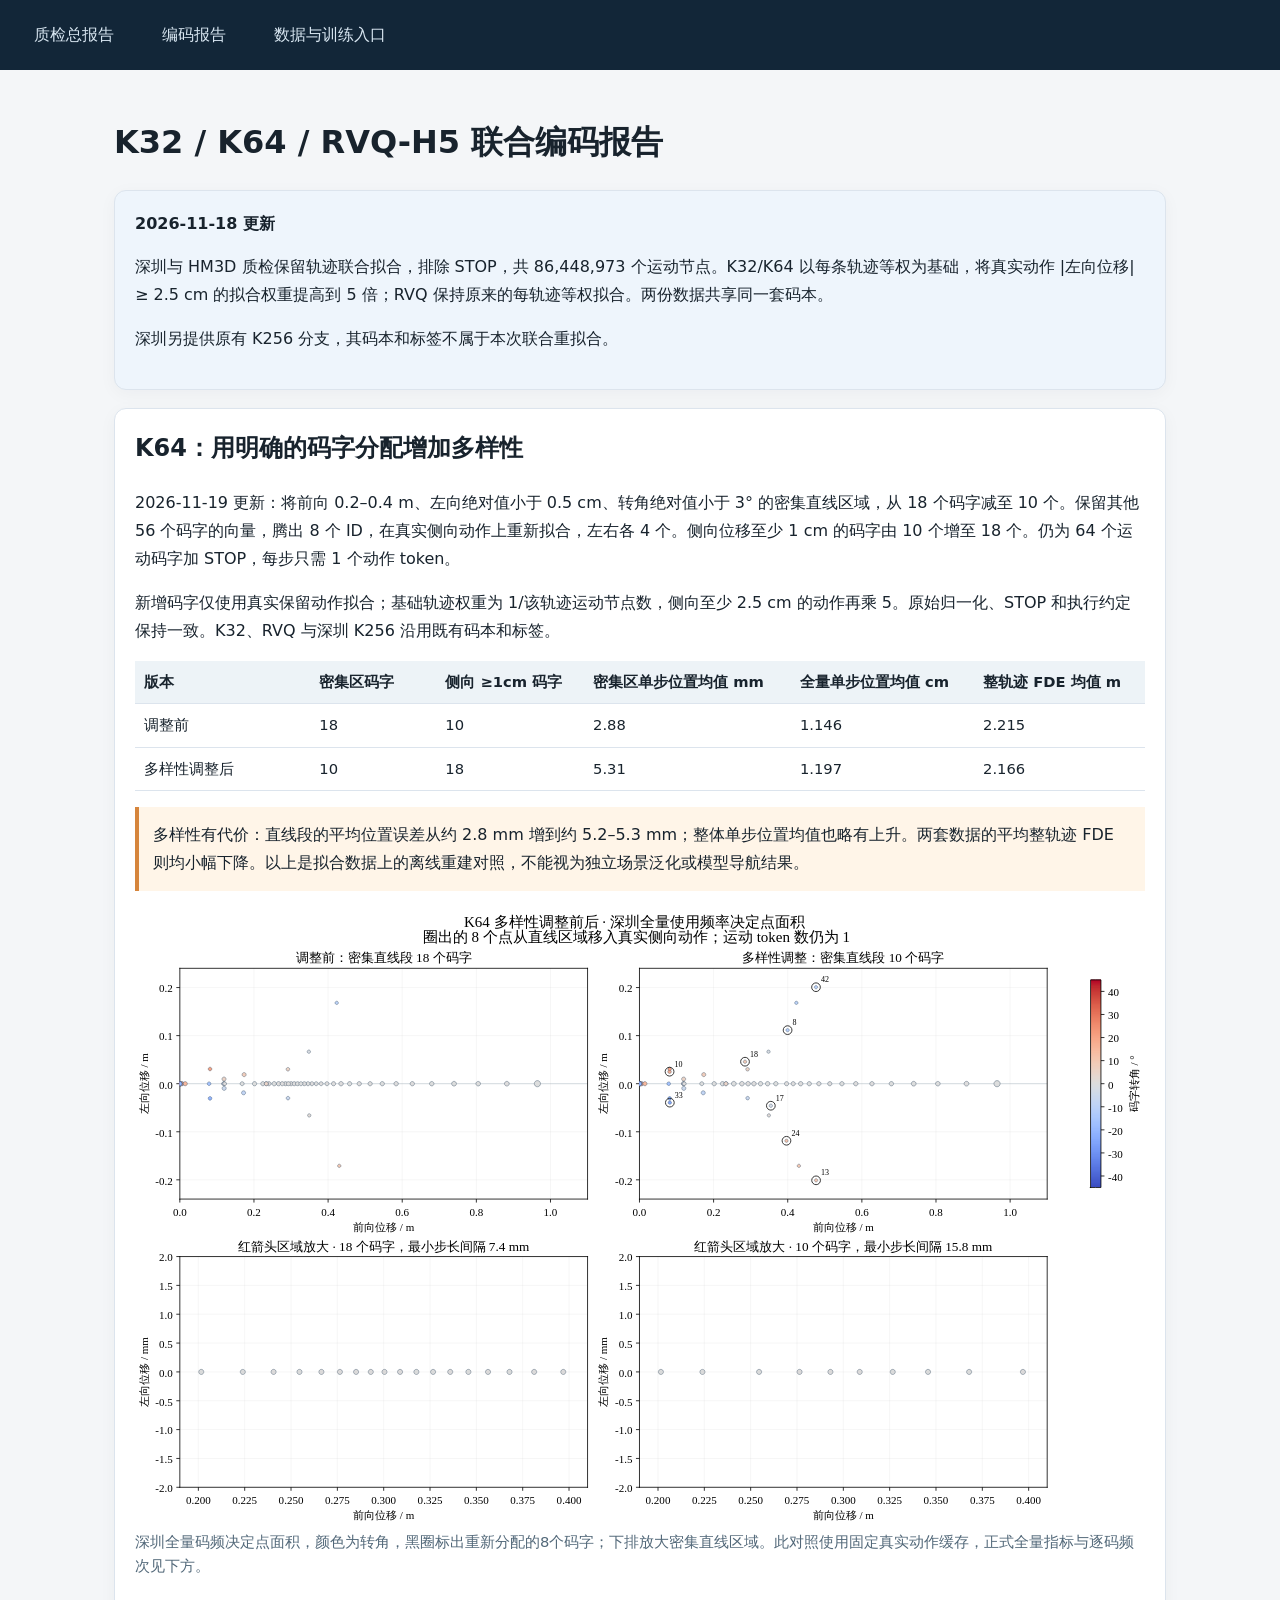
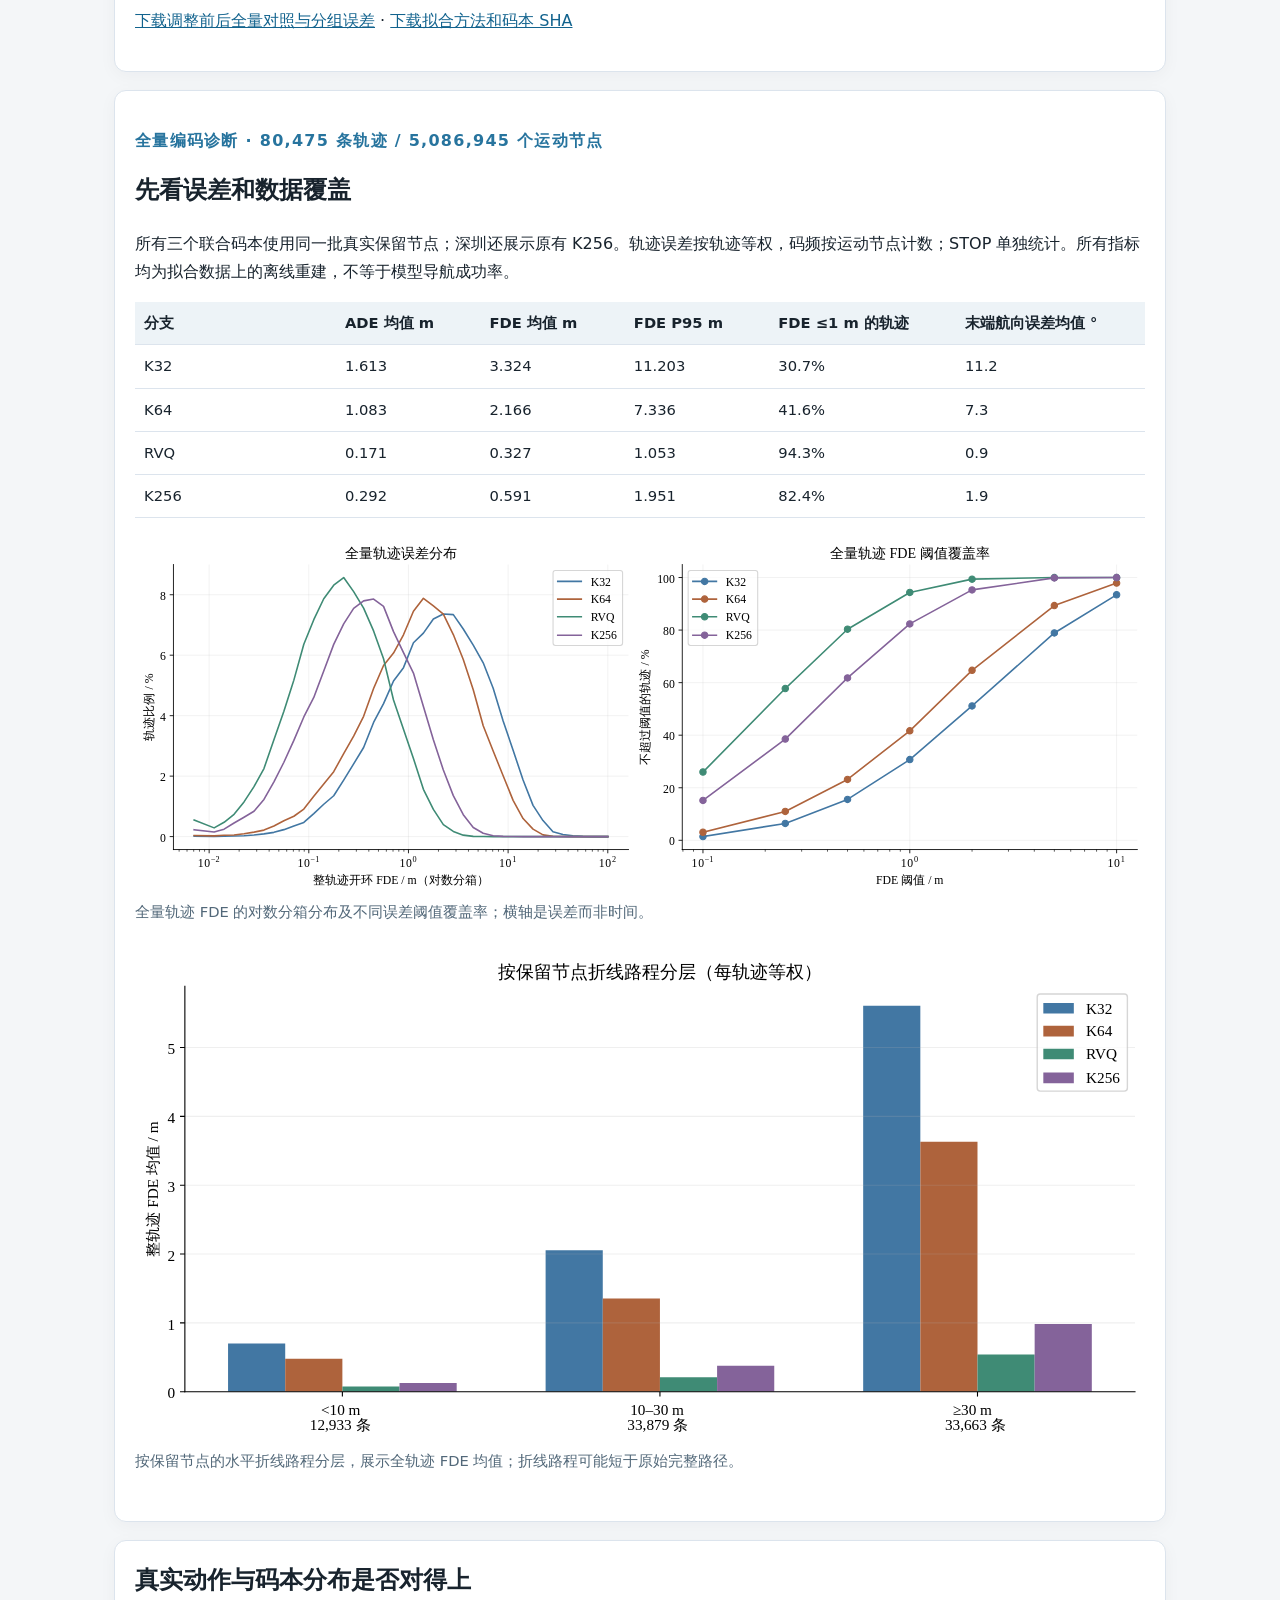
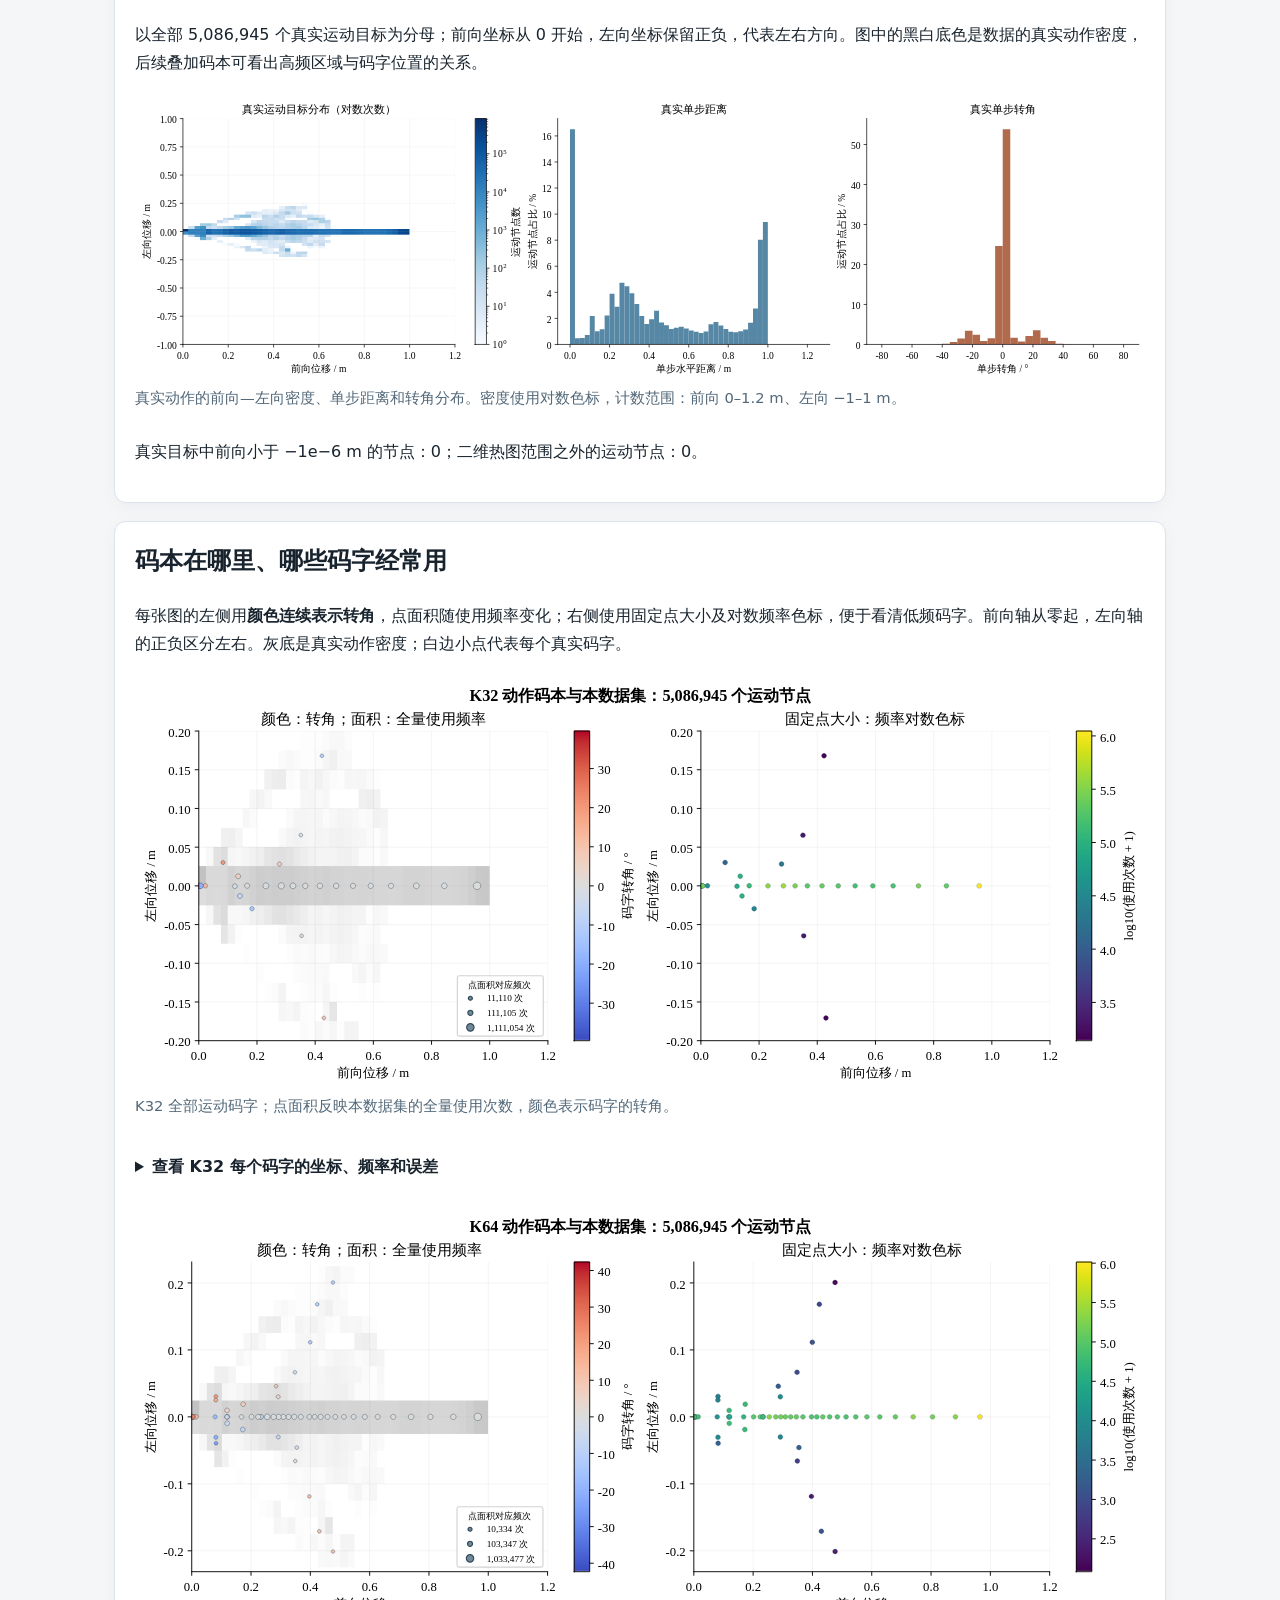
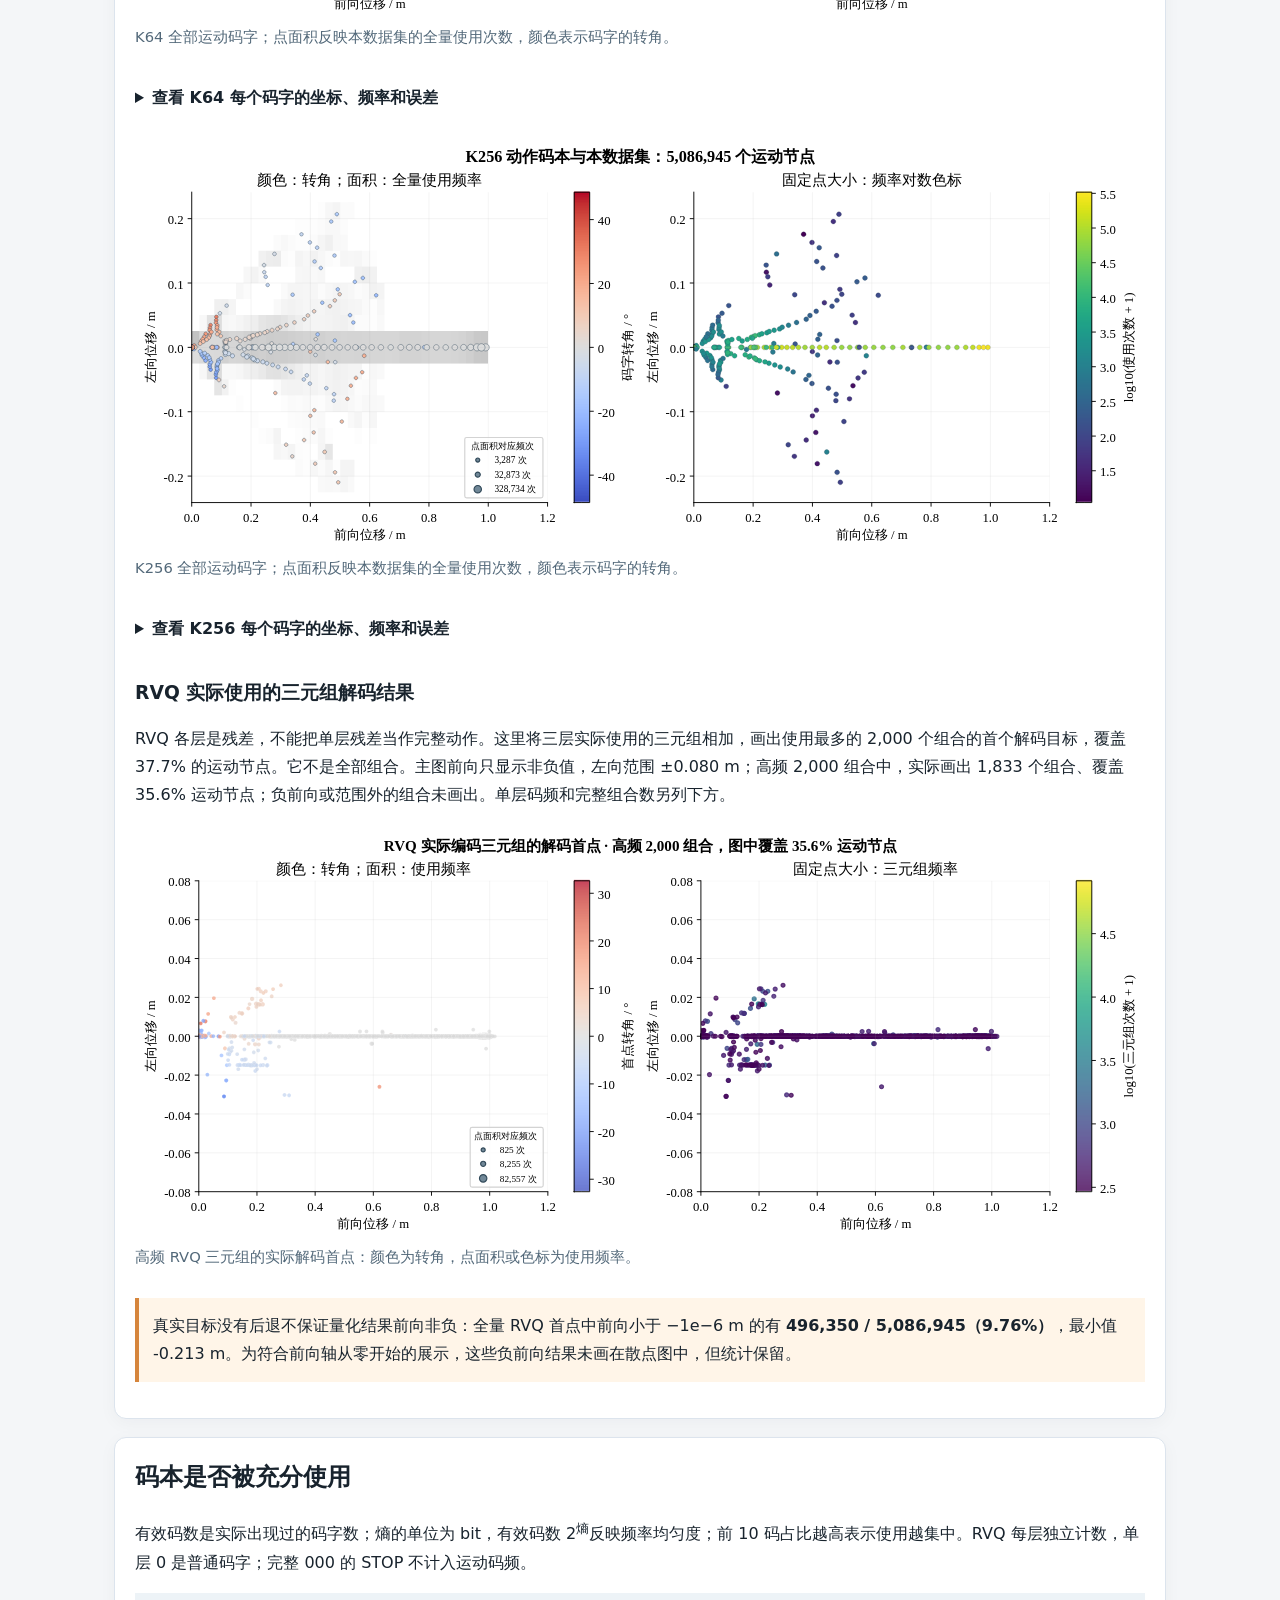
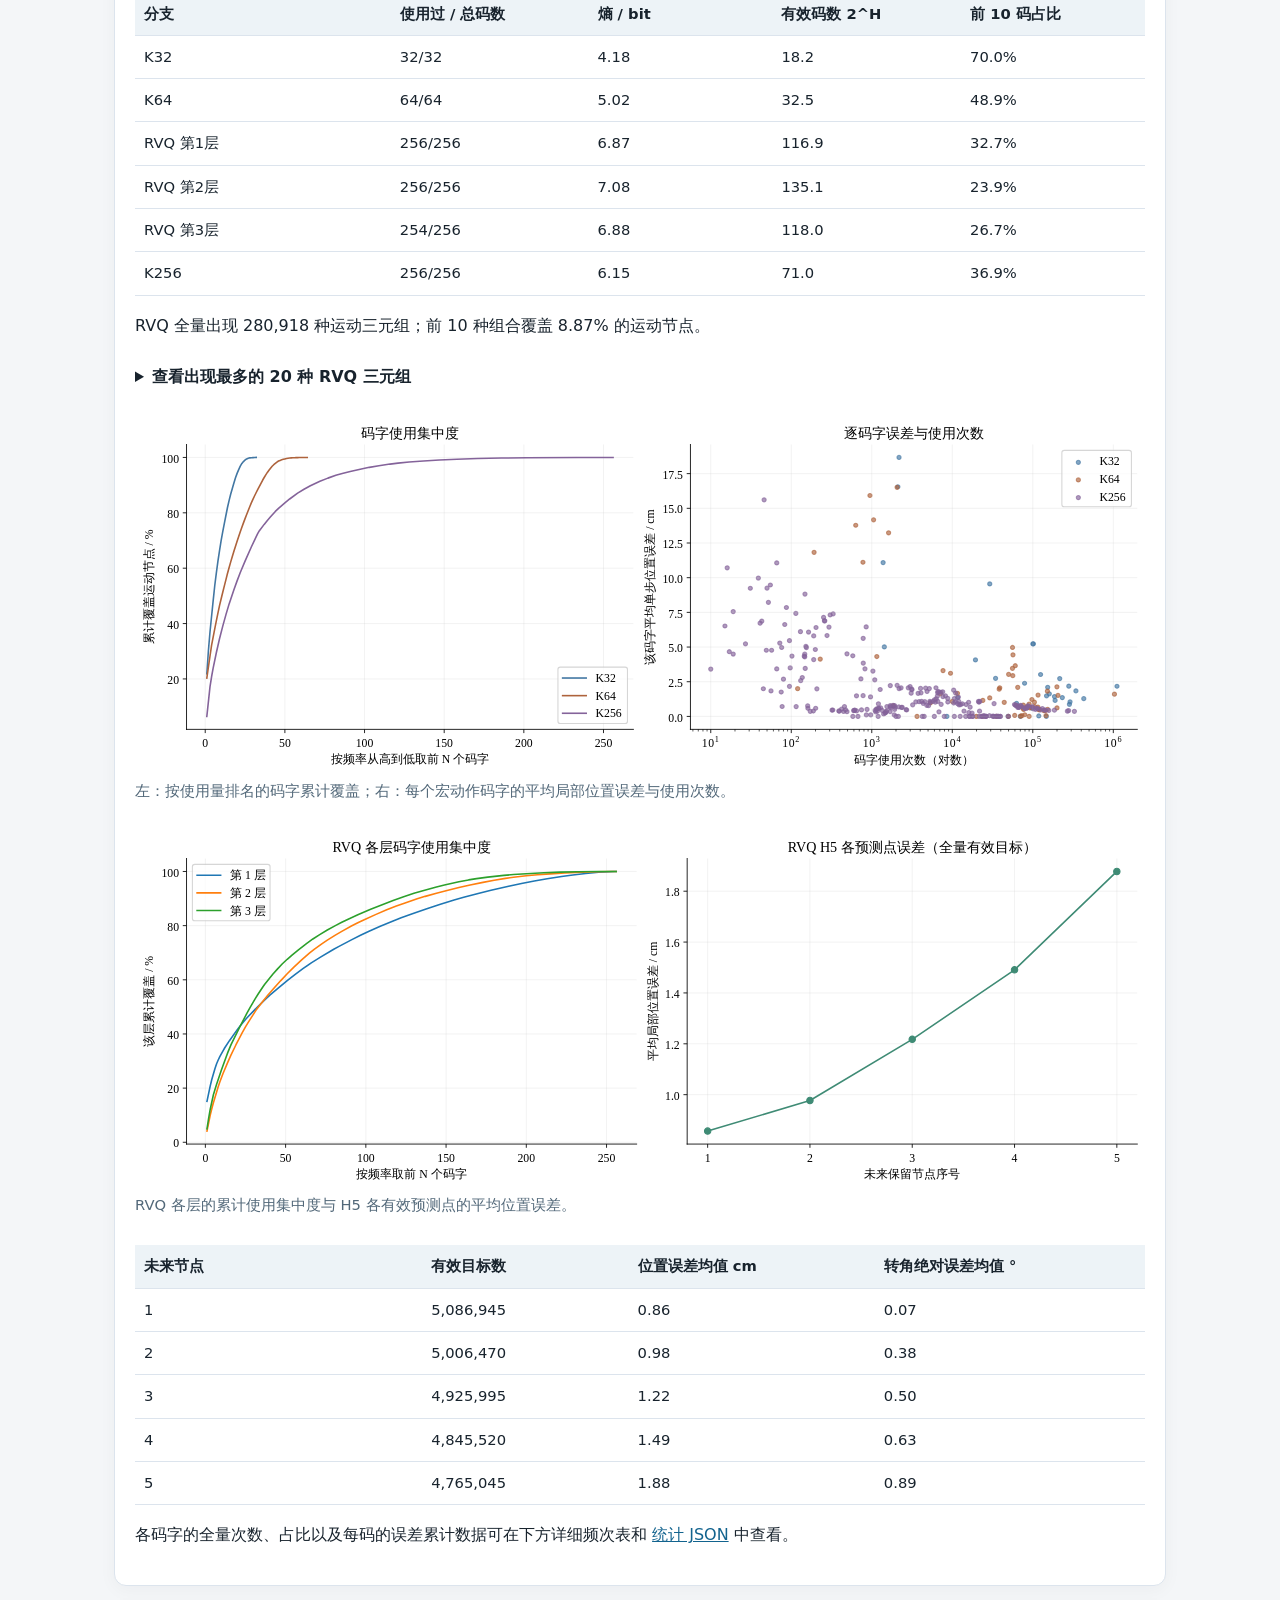
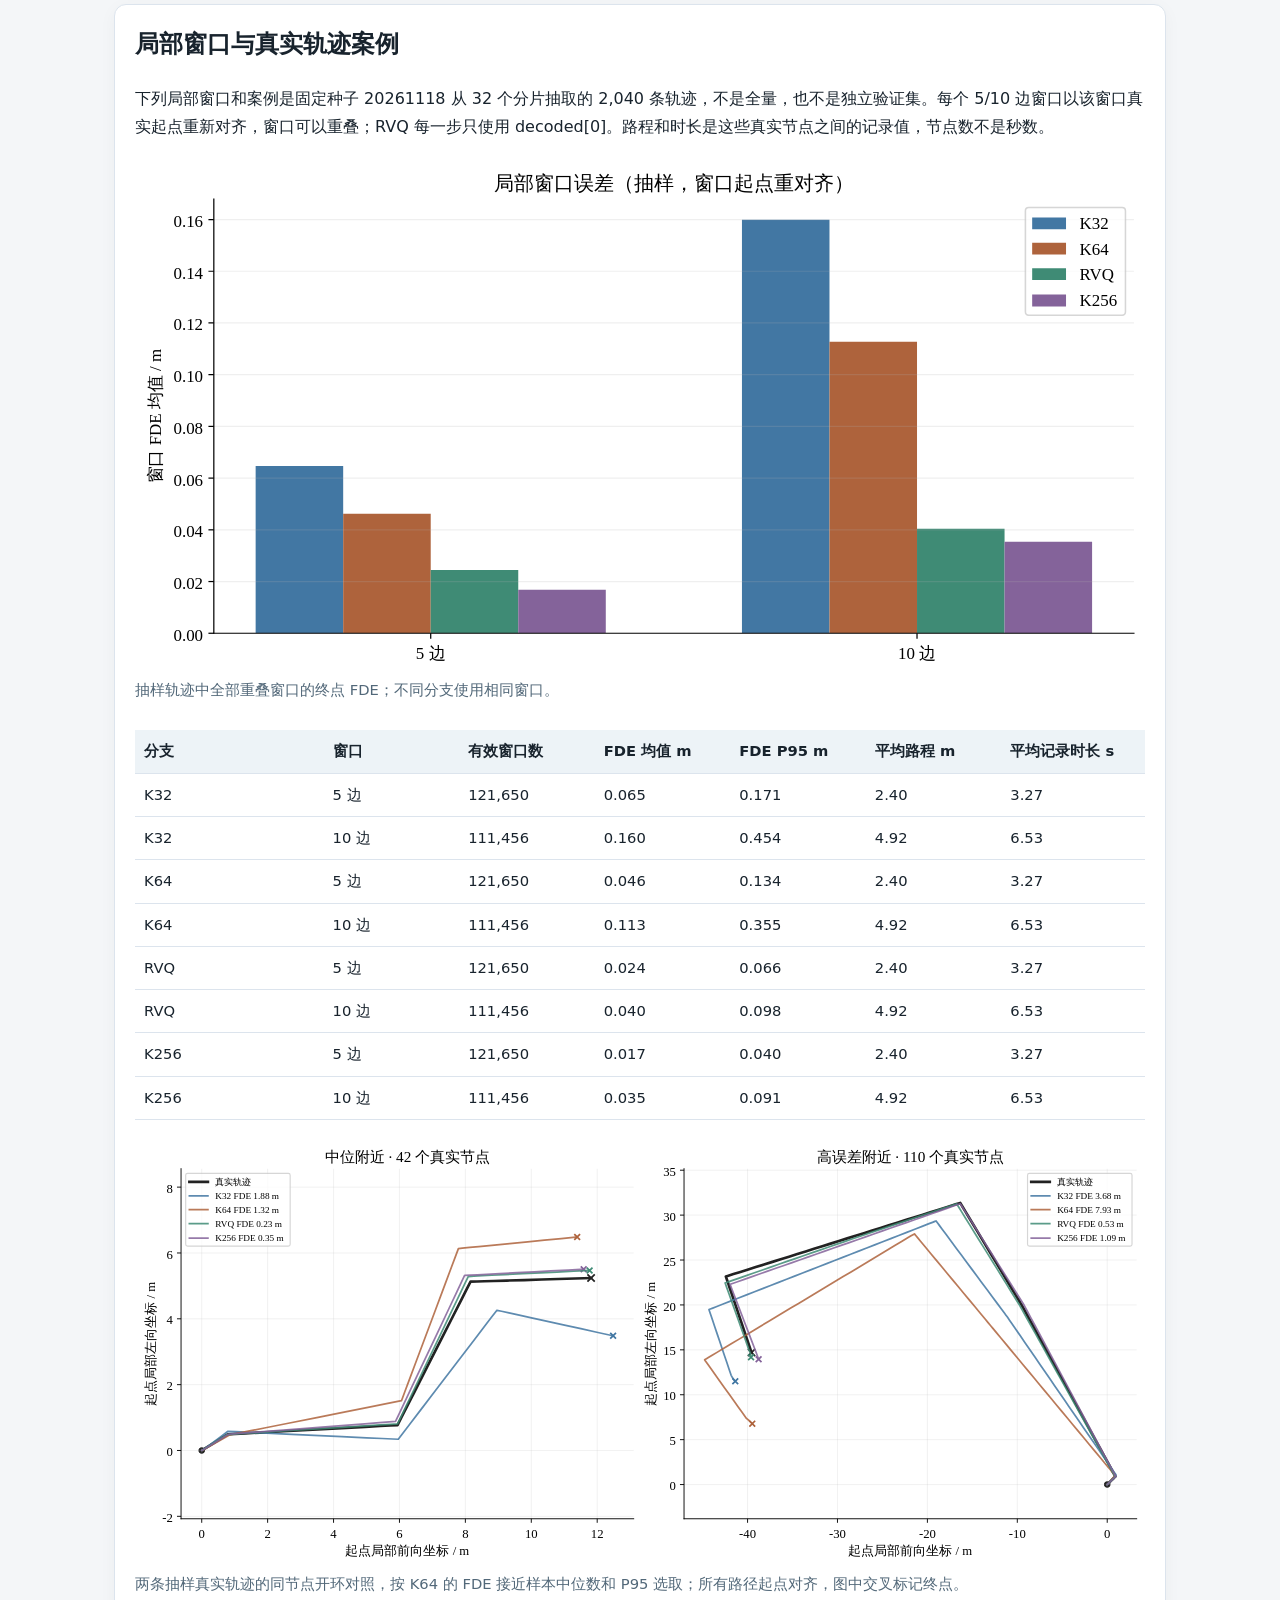
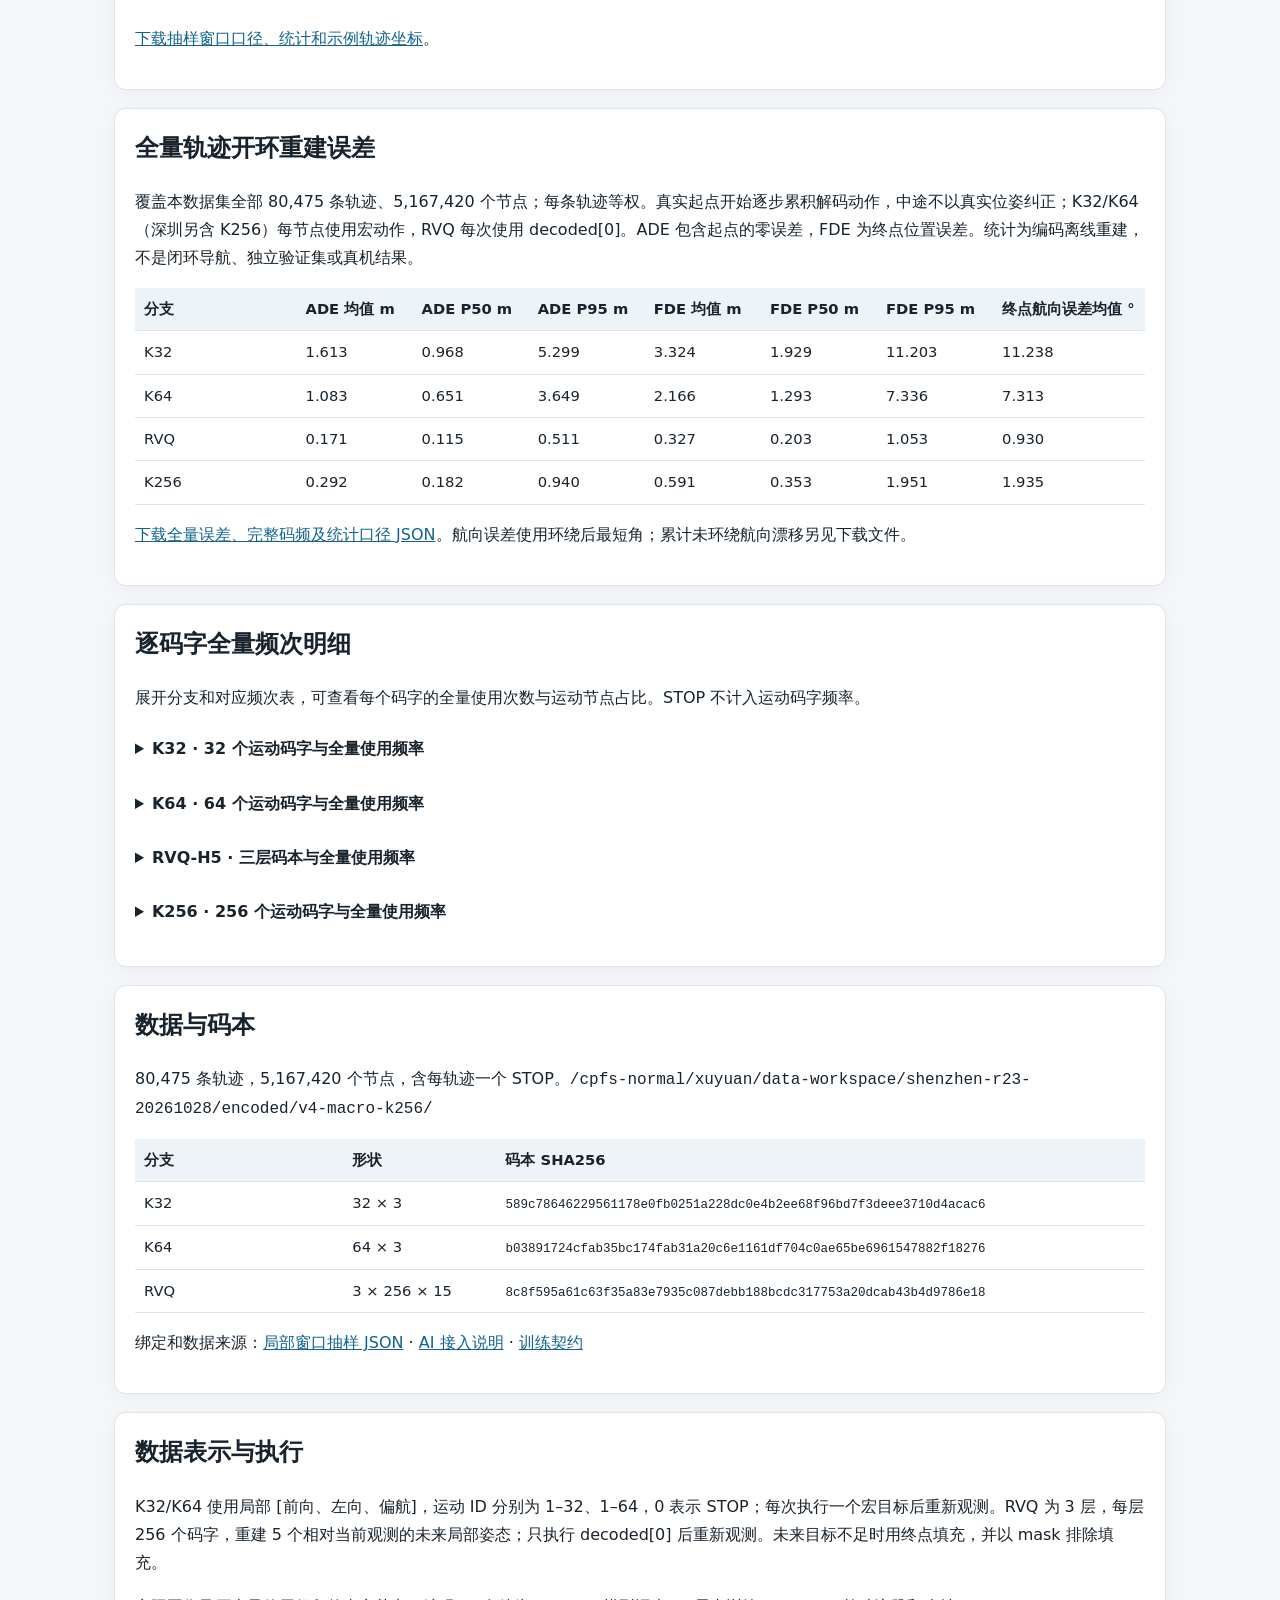
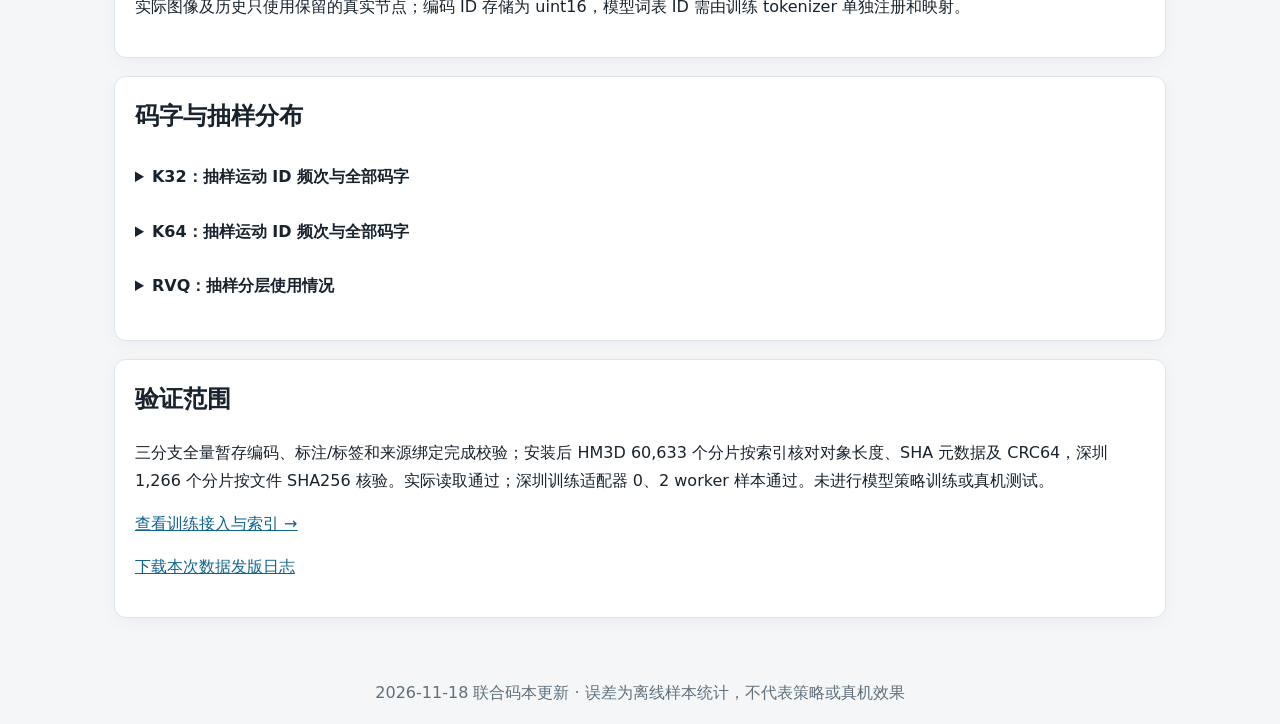
==== commit c249f83c: "Diversify K64 codebook coverage and update encoded reports" ====
--- a/tokenizer.html
+++ b/tokenizer.html
@@ -1,8 +1,9 @@
 <!DOCTYPE html>
 
 <html lang="zh-CN"><head><meta charset="utf-8"/><meta content="width=device-width,initial-scale=1" name="viewport"/><title>K32 / K64 / RVQ-H5 联合编码报告 · 深圳 R23</title><link href="assets/style.css" rel="stylesheet"/><style>body{margin:0}main{max-width:1100px;margin:auto;padding:24px}.panel{padding:20px;border:1px solid #dce4ed;border-radius:12px;margin:18px 0}.note{background:#eef5fc}.wrap{overflow-x:auto}table{width:100%;border-collapse:collapse}td,th{padding:9px;text-align:left;border-bottom:1px solid #dce4ed}code{overflow-wrap:anywhere}pre{white-space:pre-wrap;overflow-wrap:anywhere}.hash{font-family:monospace;font-size:.85em;overflow-wrap:anywhere}.bars{display:grid;grid-template-columns:repeat(auto-fit,minmax(230px,1fr));gap:8px}.bar{display:flex;gap:8px;align-items:center}.bar i{height:10px;background:#467fa6;display:inline-block}nav{padding:14px 20px;display:flex;gap:20px;flex-wrap:wrap}footer{padding:20px}details{margin:12px 0}a{color:#12638e}</style><style id="full-visual-style">.book-viz{display:flex;flex-wrap:wrap;gap:12px}.bookplot{display:block;width:min(100%,480px);height:auto}.frequency{display:block;width:100%;height:auto;min-height:130px}.book-dot:hover,.book-dot:focus{stroke:#111;stroke-width:2.5;fill-opacity:1}.bookplot text,.frequency text{font-size:13px;fill:#334e65}details{padding:8px 0}summary{cursor:pointer;font-weight:600}</style><style id="fit-visual-style">.insight-figure{margin:20px 0 28px}.insight-figure img{display:block;width:100%;height:auto}.insight-figure figcaption{font-size:.92rem;line-height:1.65;color:#526879;margin-top:6px}.notice{background:#fff5e8;padding:14px;border-left:4px solid #d6853c}.panel p{line-height:1.75}</style></head><body><nav><a href="index.html">质检总报告</a><a href="tokenizer.html">编码报告</a><a href="training.html">数据与训练入口</a></nav><main><h1>K32 / K64 / RVQ-H5 联合编码报告</h1><section class="panel note"><strong>2026-11-18 更新</strong><p>深圳与 HM3D 质检保留轨迹联合拟合，排除 STOP，共 86,448,973 个运动节点。K32/K64 以每条轨迹等权为基础，将真实动作 |左向位移| ≥ 2.5 cm 的拟合权重提高到 5 倍；RVQ 保持原来的每轨迹等权拟合。两份数据共享同一套码本。</p><p>深圳另提供原有 K256 分支，其码本和标签不属于本次联合重拟合。</p></section>
-<section class="panel" id="fit-overview"><p class="eyebrow">全量编码诊断 · 80,475 条轨迹 / 5,086,945 个运动节点</p><h2>先看误差和数据覆盖</h2><p>所有三个联合码本使用同一批真实保留节点；深圳还展示原有 K256。轨迹误差按轨迹等权，码频按运动节点计数；STOP 单独统计。所有指标均为拟合数据上的离线重建，不等于模型导航成功率。</p><div class="wrap"><table><thead><tr><th>分支</th><th>ADE 均值 m</th><th>FDE 均值 m</th><th>FDE P95 m</th><th>FDE ≤1 m 的轨迹</th><th>末端航向误差均值 °</th></tr></thead><tbody><tr><td>K32</td><td>1.613</td><td>3.324</td><td>11.203</td><td>30.7%</td><td>11.2</td></tr><tr><td>K64</td><td>1.110</td><td>2.215</td><td>7.479</td><td>40.9%</td><td>7.5</td></tr><tr><td>RVQ</td><td>0.171</td><td>0.327</td><td>1.053</td><td>94.3%</td><td>0.9</td></tr><tr><td>K256</td><td>0.292</td><td>0.591</td><td>1.951</td><td>82.4%</td><td>1.9</td></tr></tbody></table></div><figure class="insight-figure"><img alt="全量轨迹 FDE 的对数分箱分布及不同误差阈值覆盖率；横轴是误差而非时间。" loading="lazy" src="assets/joint-fit/openloop-distribution.svg"/><figcaption>全量轨迹 FDE 的对数分箱分布及不同误差阈值覆盖率；横轴是误差而非时间。</figcaption></figure><figure class="insight-figure"><img alt="按保留节点的水平折线路程分层，展示全轨迹 FDE 均值；折线路程可能短于原始完整路径。" loading="lazy" src="assets/joint-fit/route-strata.svg"/><figcaption>按保留节点的水平折线路程分层，展示全轨迹 FDE 均值；折线路程可能短于原始完整路径。</figcaption></figure><p class="notice">K32/K64 本次调整增加侧向码字以改善侧向动作覆盖，并非所有动作都会改善。全量对照中，HM3D K32 非侧向节点的单步位置误差由 1.337 cm 升至 1.450 cm，深圳由 1.672 cm 升至 1.772 cm；这些是拟合数据上的离线统计。对侧向动作和整轨迹 FDE 的改善及口径见对照文件。</p><p><a href="report_data/K32_K64_REBALANCE_COMPARISON.json">下载调整前后全量对照</a></p></section>
+<section class="panel" id="k64-diversity"><h2>K64：用明确的码字分配增加多样性</h2><p>2026-11-19 更新：将前向 0.2–0.4 m、左向绝对值小于 0.5 cm、转角绝对值小于 3° 的密集直线区域，从 18 个码字减至 10 个。保留其他 56 个码字的向量，腾出 8 个 ID，在真实侧向动作上重新拟合，左右各 4 个。侧向位移至少 1 cm 的码字由 10 个增至 18 个。仍为 64 个运动码字加 STOP，每步只需 1 个动作 token。</p><p>新增码字仅使用真实保留动作拟合；基础轨迹权重为 1/该轨迹运动节点数，侧向至少 2.5 cm 的动作再乘 5。原始归一化、STOP 和执行约定保持一致。K32、RVQ 与深圳 K256 沿用既有码本和标签。</p><div class="wrap"><table><thead><tr><th>版本</th><th>密集区码字</th><th>侧向 ≥1cm 码字</th><th>密集区单步位置均值 mm</th><th>全量单步位置均值 cm</th><th>整轨迹 FDE 均值 m</th></tr></thead><tbody><tr><td>调整前</td><td>18</td><td>10</td><td>2.88</td><td>1.146</td><td>2.215</td></tr><tr><td>多样性调整后</td><td>10</td><td>18</td><td>5.31</td><td>1.197</td><td>2.166</td></tr></tbody></table></div><p class="notice">多样性有代价：直线段的平均位置误差从约 2.8 mm 增到约 5.2–5.3 mm；整体单步位置均值也略有上升。两套数据的平均整轨迹 FDE 则均小幅下降。以上是拟合数据上的离线重建对照，不能视为独立场景泛化或模型导航结果。</p><figure class="insight-figure"><img alt="K64 多样性调整前后，新增8个侧向码字及密集区放大" src="assets/joint-fit/k64-diversity-comparison.svg"/><figcaption>深圳全量码频决定点面积，颜色为转角，黑圈标出重新分配的8个码字；下排放大密集直线区域。此对照使用固定真实动作缓存，正式全量指标与逐码频次见下方。</figcaption></figure><p><a href="report_data/K64_DIVERSITY_COMPARISON.json">下载调整前后全量对照与分组误差</a> · <a href="report_data/K64_DIVERSITY_FIT.json">下载拟合方法和码本 SHA</a></p></section><section class="panel" id="fit-overview"><p class="eyebrow">全量编码诊断 · 80,475 条轨迹 / 5,086,945 个运动节点</p><h2>先看误差和数据覆盖</h2><p>所有三个联合码本使用同一批真实保留节点；深圳还展示原有 K256。轨迹误差按轨迹等权，码频按运动节点计数；STOP 单独统计。所有指标均为拟合数据上的离线重建，不等于模型导航成功率。</p><div class="wrap"><table><thead><tr><th>分支</th><th>ADE 均值 m</th><th>FDE 均值 m</th><th>FDE P95 m</th><th>FDE ≤1 m 的轨迹</th><th>末端航向误差均值 °</th></tr></thead><tbody><tr><td>K32</td><td>1.613</td><td>3.324</td><td>11.203</td><td>30.7%</td><td>11.2</td></tr><tr><td>K64</td><td>1.083</td><td>2.166</td><td>7.336</td><td>41.6%</td><td>7.3</td></tr><tr><td>RVQ</td><td>0.171</td><td>0.327</td><td>1.053</td><td>94.3%</td><td>0.9</td></tr><tr><td>K256</td><td>0.292</td><td>0.591</td><td>1.951</td><td>82.4%</td><td>1.9</td></tr></tbody></table></div><figure class="insight-figure"><img alt="全量轨迹 FDE 的对数分箱分布及不同误差阈值覆盖率；横轴是误差而非时间。" loading="lazy" src="assets/joint-fit/openloop-distribution.svg"/><figcaption>全量轨迹 FDE 的对数分箱分布及不同误差阈值覆盖率；横轴是误差而非时间。</figcaption></figure><figure class="insight-figure"><img alt="按保留节点的水平折线路程分层，展示全轨迹 FDE 均值；折线路程可能短于原始完整路径。" loading="lazy" src="assets/joint-fit/route-strata.svg"/><figcaption>按保留节点的水平折线路程分层，展示全轨迹 FDE 均值；折线路程可能短于原始完整路径。</figcaption></figure></section>
 <section class="panel" id="data-motion"><h2>真实动作与码本分布是否对得上</h2><p>以全部 5,086,945 个真实运动目标为分母；前向坐标从 0 开始，左向坐标保留正负，代表左右方向。图中的黑白底色是数据的真实动作密度，后续叠加码本可看出高频区域与码字位置的关系。</p><figure class="insight-figure"><img alt="真实动作的前向—左向密度、单步距离和转角分布。密度使用对数色标，计数范围：前向 0–1.2 m、左向 −1–1 m。" loading="lazy" src="assets/joint-fit/gt-distribution.svg"/><figcaption>真实动作的前向—左向密度、单步距离和转角分布。密度使用对数色标，计数范围：前向 0–1.2 m、左向 −1–1 m。</figcaption></figure><p>真实目标中前向小于 −1e−6 m 的节点：0；二维热图范围之外的运动节点：0。</p></section>
-<section class="panel" id="book-fit"><h2>码本在哪里、哪些码字经常用</h2><p>每张图的左侧用<strong>颜色连续表示转角</strong>，点面积随使用频率变化；右侧使用固定点大小及对数频率色标，便于看清低频码字。前向轴从零起，左向轴的正负区分左右。灰底是真实动作密度；白边小点代表每个真实码字。</p><figure class="insight-figure"><img alt="K32 全部运动码字；点面积反映本数据集的全量使用次数，颜色表示码字的转角。" loading="lazy" src="assets/joint-fit/k32-codebook.svg"/><figcaption>K32 全部运动码字；点面积反映本数据集的全量使用次数，颜色表示码字的转角。</figcaption></figure><details><summary>查看 K32 每个码字的坐标、频率和误差</summary><div class="wrap"><table><thead><tr><th>ID</th><th>前向 m</th><th>左向 m</th><th>转角 °</th><th>全量次数</th><th>占比</th><th>平均位置误差 cm</th></tr></thead><tbody><tr><td>1</td><td>0.2306</td><td>-0.0000</td><td>-0.41</td><td>343,299</td><td>6.749%</td><td>1.84</td></tr><tr><td>2</td><td>0.0000</td><td>-0.0000</td><td>-28.35</td><td>147,273</td><td>2.895%</td><td>0.00</td></tr><tr><td>3</td><td>0.1661</td><td>0.0002</td><td>2.40</td><td>124,948</td><td>2.456%</td><td>3.02</td></tr><tr><td>4</td><td>0.1414</td><td>-0.0130</td><td>-6.31</td><td>101,649</td><td>1.998%</td><td>5.23</td></tr><tr><td>5</td><td>0.2772</td><td>0.0282</td><td>5.73</td><td>19,406</td><td>0.381%</td><td>4.07</td></tr><tr><td>6</td><td>0.3534</td><td>-0.0646</td><td>1.40</td><td>2,180</td><td>0.043%</td><td>18.67</td></tr><tr><td>7</td><td>0.0000</td><td>-0.0000</td><td>39.60</td><td>8,566</td><td>0.168%</td><td>0.00</td></tr><tr><td>8</td><td>0.7478</td><td>0.0000</td><td>-0.00</td><td>280,003</td><td>5.504%</td><td>2.18</td></tr><tr><td>9</td><td>0.1353</td><td>0.0123</td><td>6.24</td><td>100,252</td><td>1.971%</td><td>5.23</td></tr><tr><td>10</td><td>0.3660</td><td>-0.0000</td><td>0.00</td><td>189,293</td><td>3.721%</td><td>1.16</td></tr><tr><td>11</td><td>0.3238</td><td>0.0000</td><td>-0.01</td><td>290,211</td><td>5.705%</td><td>1.05</td></tr><tr><td>12</td><td>0.1831</td><td>-0.0295</td><td>-12.97</td><td>29,192</td><td>0.574%</td><td>9.55</td></tr><tr><td>13</td><td>0.8440</td><td>0.0000</td><td>-0.00</td><td>216,031</td><td>4.247%</td><td>2.73</td></tr><tr><td>14</td><td>0.0061</td><td>0.0000</td><td>17.32</td><td>62,833</td><td>1.235%</td><td>0.94</td></tr><tr><td>15</td><td>0.0833</td><td>0.0302</td><td>20.32</td><td>11,651</td><td>0.229%</td><td>1.36</td></tr><tr><td>16</td><td>0.5302</td><td>-0.0000</td><td>0.00</td><td>148,190</td><td>2.913%</td><td>1.48</td></tr><tr><td>17</td><td>0.0000</td><td>0.0000</td><td>31.80</td><td>49,435</td><td>0.972%</td><td>0.00</td></tr><tr><td>18</td><td>0.0225</td><td>0.0001</td><td>13.51</td><td>34,493</td><td>0.678%</td><td>2.74</td></tr><tr><td>19</td><td>0.0035</td><td>0.0000</td><td>20.58</td><td>97,198</td><td>1.911%</td><td>0.60</td></tr><tr><td>20</td><td>0.1242</td><td>-0.0005</td><td>-2.33</td><td>79,070</td><td>1.554%</td><td>2.39</td></tr><tr><td>21</td><td>0.5910</td><td>-0.0000</td><td>0.00</td><td>160,399</td><td>3.153%</td><td>1.63</td></tr><tr><td>22</td><td>0.4298</td><td>-0.1707</td><td>10.13</td><td>1,432</td><td>0.028%</td><td>5.01</td></tr><tr><td>23</td><td>0.0000</td><td>0.0000</td><td>27.31</td><td>70,147</td><td>1.379%</td><td>0.00</td></tr><tr><td>24</td><td>0.0002</td><td>0.0000</td><td>23.60</td><td>118,725</td><td>2.334%</td><td>0.03</td></tr><tr><td>25</td><td>0.9565</td><td>-0.0000</td><td>-0.00</td><td>1,111,054</td><td>21.841%</td><td>2.17</td></tr><tr><td>26</td><td>0.4233</td><td>0.1680</td><td>-10.15</td><td>1,383</td><td>0.027%</td><td>11.09</td></tr><tr><td>27</td><td>0.4721</td><td>0.0000</td><td>-0.00</td><td>185,953</td><td>3.655%</td><td>1.43</td></tr><tr><td>28</td><td>0.4163</td><td>-0.0000</td><td>0.00</td><td>232,506</td><td>4.571%</td><td>1.36</td></tr><tr><td>29</td><td>0.2836</td><td>0.0000</td><td>0.05</td><td>429,878</td><td>8.451%</td><td>1.28</td></tr><tr><td>30</td><td>0.6608</td><td>0.0000</td><td>-0.00</td><td>153,126</td><td>3.010%</td><td>2.10</td></tr><tr><td>31</td><td>0.3508</td><td>0.0655</td><td>-1.46</td><td>2,110</td><td>0.041%</td><td>16.55</td></tr><tr><td>32</td><td>0.0055</td><td>-0.0000</td><td>-19.49</td><td>285,059</td><td>5.604%</td><td>0.87</td></tr></tbody></table></div></details><figure class="insight-figure"><img alt="K64 全部运动码字；点面积反映本数据集的全量使用次数，颜色表示码字的转角。" loading="lazy" src="assets/joint-fit/k64-codebook.svg"/><figcaption>K64 全部运动码字；点面积反映本数据集的全量使用次数，颜色表示码字的转角。</figcaption></figure><details><summary>查看 K64 每个码字的坐标、频率和误差</summary><div class="wrap"><table><thead><tr><th>ID</th><th>前向 m</th><th>左向 m</th><th>转角 °</th><th>全量次数</th><th>占比</th><th>平均位置误差 cm</th></tr></thead><tbody><tr><td>1</td><td>0.5462</td><td>0.0000</td><td>-0.00</td><td>90,072</td><td>1.771%</td><td>0.89</td></tr><tr><td>2</td><td>0.2240</td><td>-0.0000</td><td>-0.00</td><td>73,540</td><td>1.446%</td><td>0.50</td></tr><tr><td>3</td><td>0.3679</td><td>-0.0000</td><td>-0.00</td><td>47,370</td><td>0.931%</td><td>0.32</td></tr><tr><td>4</td><td>0.0814</td><td>-0.0305</td><td>-20.70</td><td>11,846</td><td>0.233%</td><td>1.09</td></tr><tr><td>5</td><td>0.2918</td><td>-0.0300</td><td>-5.64</td><td>8,431</td><td>0.166%</td><td>3.90</td></tr><tr><td>6</td><td>0.0000</td><td>-0.0000</td><td>-26.89</td><td>49,787</td><td>0.979%</td><td>0.00</td></tr><tr><td>7</td><td>0.3969</td><td>-0.0000</td><td>0.00</td><td>54,994</td><td>1.081%</td><td>0.41</td></tr><tr><td>8</td><td>0.3563</td><td>-0.0000</td><td>0.00</td><td>55,891</td><td>1.099%</td><td>0.29</td></tr><tr><td>9</td><td>0.0071</td><td>-0.0000</td><td>-13.19</td><td>29,184</td><td>0.574%</td><td>1.33</td></tr><tr><td>10</td><td>0.3812</td><td>0.0000</td><td>0.00</td><td>45,589</td><td>0.896%</td><td>0.38</td></tr><tr><td>11</td><td>0.8823</td><td>0.0000</td><td>0.00</td><td>199,395</td><td>3.920%</td><td>2.13</td></tr><tr><td>12</td><td>0.3457</td><td>0.0000</td><td>-0.00</td><td>58,868</td><td>1.157%</td><td>0.26</td></tr><tr><td>13</td><td>0.2851</td><td>0.0000</td><td>0.00</td><td>69,287</td><td>1.362%</td><td>0.21</td></tr><tr><td>14</td><td>0.0000</td><td>-0.0000</td><td>-42.31</td><td>3,649</td><td>0.072%</td><td>0.00</td></tr><tr><td>15</td><td>0.1720</td><td>-0.0189</td><td>-8.11</td><td>55,991</td><td>1.101%</td><td>4.97</td></tr><tr><td>16</td><td>0.8050</td><td>0.0000</td><td>-0.00</td><td>151,937</td><td>2.987%</td><td>1.82</td></tr><tr><td>17</td><td>0.2406</td><td>0.0000</td><td>0.00</td><td>71,823</td><td>1.412%</td><td>0.38</td></tr><tr><td>18</td><td>0.3359</td><td>0.0000</td><td>0.00</td><td>64,670</td><td>1.271%</td><td>0.25</td></tr><tr><td>19</td><td>0.1681</td><td>0.0000</td><td>-0.00</td><td>44,192</td><td>0.869%</td><td>1.02</td></tr><tr><td>20</td><td>0.0000</td><td>-0.0000</td><td>-30.04</td><td>35,303</td><td>0.694%</td><td>0.00</td></tr><tr><td>21</td><td>0.4349</td><td>-0.0000</td><td>0.00</td><td>116,481</td><td>2.290%</td><td>0.53</td></tr><tr><td>22</td><td>0.1196</td><td>-0.0097</td><td>-5.37</td><td>60,579</td><td>1.191%</td><td>3.65</td></tr><tr><td>23</td><td>0.3481</td><td>0.0666</td><td>-1.70</td><td>2,019</td><td>0.040%</td><td>16.93</td></tr><tr><td>24</td><td>0.3004</td><td>0.0000</td><td>0.00</td><td>73,093</td><td>1.437%</td><td>0.19</td></tr><tr><td>25</td><td>0.4301</td><td>-0.1709</td><td>10.13</td><td>1,431</td><td>0.028%</td><td>4.98</td></tr><tr><td>26</td><td>0.6797</td><td>0.0000</td><td>-0.00</td><td>116,233</td><td>2.285%</td><td>1.54</td></tr><tr><td>27</td><td>0.1185</td><td>0.0000</td><td>4.61</td><td>38,257</td><td>0.752%</td><td>1.97</td></tr><tr><td>28</td><td>0.4840</td><td>-0.0000</td><td>0.00</td><td>84,056</td><td>1.652%</td><td>0.69</td></tr><tr><td>29</td><td>0.0815</td><td>0.0306</td><td>20.74</td><td>9,045</td><td>0.178%</td><td>1.21</td></tr><tr><td>30</td><td>0.5134</td><td>-0.0000</td><td>0.00</td><td>76,219</td><td>1.498%</td><td>0.81</td></tr><tr><td>31</td><td>0.2333</td><td>0.0000</td><td>-5.12</td><td>56,418</td><td>1.109%</td><td>2.94</td></tr><tr><td>32</td><td>0.0003</td><td>-0.0000</td><td>-16.86</td><td>59,681</td><td>1.173%</td><td>0.07</td></tr><tr><td>33</td><td>0.2664</td><td>-0.0000</td><td>0.00</td><td>101,204</td><td>1.989%</td><td>0.28</td></tr><tr><td>34</td><td>0.0000</td><td>0.0000</td><td>36.55</td><td>23,874</td><td>0.469%</td><td>0.00</td></tr><tr><td>35</td><td>0.2016</td><td>0.0000</td><td>-0.00</td><td>91,861</td><td>1.806%</td><td>0.62</td></tr><tr><td>36</td><td>0.1189</td><td>-0.0000</td><td>-4.58</td><td>38,871</td><td>0.764%</td><td>2.07</td></tr><tr><td>37</td><td>0.3088</td><td>0.0000</td><td>0.00</td><td>70,810</td><td>1.392%</td><td>0.22</td></tr><tr><td>38</td><td>0.2546</td><td>0.0000</td><td>-0.00</td><td>106,123</td><td>2.086%</td><td>0.31</td></tr><tr><td>39</td><td>0.1734</td><td>0.0189</td><td>8.01</td><td>60,464</td><td>1.189%</td><td>4.78</td></tr><tr><td>40</td><td>0.9647</td><td>-0.0000</td><td>-0.00</td><td>1,033,477</td><td>20.316%</td><td>1.60</td></tr><tr><td>41</td><td>0.0003</td><td>0.0000</td><td>23.71</td><td>145,909</td><td>2.868%</td><td>0.06</td></tr><tr><td>42</td><td>0.3176</td><td>-0.0000</td><td>-0.00</td><td>63,974</td><td>1.258%</td><td>0.22</td></tr><tr><td>43</td><td>0.6272</td><td>-0.0000</td><td>0.00</td><td>97,516</td><td>1.917%</td><td>1.22</td></tr><tr><td>44</td><td>0.0000</td><td>0.0000</td><td>28.70</td><td>90,029</td><td>1.770%</td><td>0.00</td></tr><tr><td>45</td><td>0.3492</td><td>-0.0660</td><td>1.54</td><td>2,083</td><td>0.041%</td><td>18.87</td></tr><tr><td>46</td><td>0.0789</td><td>-0.0000</td><td>-16.72</td><td>11,602</td><td>0.228%</td><td>1.67</td></tr><tr><td>47</td><td>0.0041</td><td>0.0000</td><td>19.76</td><td>115,816</td><td>2.277%</td><td>0.67</td></tr><tr><td>48</td><td>0.0007</td><td>-0.0000</td><td>-22.02</td><td>79,568</td><td>1.564%</td><td>0.12</td></tr><tr><td>49</td><td>0.0147</td><td>0.0000</td><td>14.95</td><td>65,004</td><td>1.278%</td><td>2.10</td></tr><tr><td>50</td><td>0.0001</td><td>-0.0000</td><td>-24.14</td><td>70,529</td><td>1.386%</td><td>0.01</td></tr><tr><td>51</td><td>0.0000</td><td>0.0000</td><td>-34.62</td><td>19,926</td><td>0.392%</td><td>0.00</td></tr><tr><td>52</td><td>0.7398</td><td>0.0000</td><td>-0.00</td><td>205,563</td><td>4.041%</td><td>1.52</td></tr><tr><td>53</td><td>0.2916</td><td>0.0300</td><td>5.64</td><td>10,301</td><td>0.202%</td><td>3.55</td></tr><tr><td>54</td><td>0.4233</td><td>0.1681</td><td>-10.14</td><td>1,382</td><td>0.027%</td><td>11.09</td></tr><tr><td>55</td><td>0.3267</td><td>0.0000</td><td>-0.00</td><td>56,809</td><td>1.117%</td><td>0.23</td></tr><tr><td>56</td><td>0.2930</td><td>-0.0000</td><td>0.00</td><td>66,447</td><td>1.306%</td><td>0.19</td></tr><tr><td>57</td><td>0.2764</td><td>0.0000</td><td>0.00</td><td>71,593</td><td>1.407%</td><td>0.24</td></tr><tr><td>58</td><td>0.1192</td><td>0.0097</td><td>5.39</td><td>55,915</td><td>1.099%</td><td>3.46</td></tr><tr><td>59</td><td>0.0002</td><td>-0.0000</td><td>-19.68</td><td>73,327</td><td>1.441%</td><td>0.05</td></tr><tr><td>60</td><td>0.1209</td><td>-0.0000</td><td>0.00</td><td>23,951</td><td>0.471%</td><td>1.15</td></tr><tr><td>61</td><td>0.4581</td><td>0.0000</td><td>-0.00</td><td>85,878</td><td>1.688%</td><td>0.64</td></tr><tr><td>62</td><td>0.2333</td><td>-0.0000</td><td>5.13</td><td>50,123</td><td>0.985%</td><td>3.03</td></tr><tr><td>63</td><td>0.4147</td><td>-0.0000</td><td>0.00</td><td>77,049</td><td>1.515%</td><td>0.50</td></tr><tr><td>64</td><td>0.5836</td><td>-0.0000</td><td>0.00</td><td>104,636</td><td>2.057%</td><td>1.03</td></tr></tbody></table></div></details><figure class="insight-figure"><img alt="K256 全部运动码字；点面积反映本数据集的全量使用次数，颜色表示码字的转角。" loading="lazy" src="assets/joint-fit/k256-codebook.svg"/><figcaption>K256 全部运动码字；点面积反映本数据集的全量使用次数，颜色表示码字的转角。</figcaption></figure><details><summary>查看 K256 每个码字的坐标、频率和误差</summary><div class="wrap"><table><thead><tr><th>ID</th><th>前向 m</th><th>左向 m</th><th>转角 °</th><th>全量次数</th><th>占比</th><th>平均位置误差 cm</th></tr></thead><tbody><tr><td>1</td><td>0.2964</td><td>0.0000</td><td>-0.00</td><td>158,211</td><td>3.110%</td><td>0.43</td></tr><tr><td>2</td><td>0.9168</td><td>0.0000</td><td>-0.00</td><td>98,771</td><td>1.942%</td><td>0.66</td></tr><tr><td>3</td><td>0.0022</td><td>0.0000</td><td>13.70</td><td>13,984</td><td>0.275%</td><td>0.39</td></tr><tr><td>4</td><td>0.0000</td><td>-0.0000</td><td>-23.62</td><td>37,371</td><td>0.735%</td><td>0.01</td></tr><tr><td>5</td><td>0.0607</td><td>0.0268</td><td>23.92</td><td>745</td><td>0.015%</td><td>0.47</td></tr><tr><td>6</td><td>0.4164</td><td>-0.1807</td><td>8.72</td><td>19</td><td>0.000%</td><td>4.50</td></tr><tr><td>7</td><td>0.4894</td><td>0.2070</td><td>-13.42</td><td>75</td><td>0.001%</td><td>1.76</td></tr><tr><td>8</td><td>0.0918</td><td>-0.0506</td><td>7.62</td><td>971</td><td>0.019%</td><td>0.11</td></tr><tr><td>9</td><td>0.2209</td><td>0.0196</td><td>5.14</td><td>7,648</td><td>0.150%</td><td>1.43</td></tr><tr><td>10</td><td>0.0613</td><td>-0.0261</td><td>-23.24</td><td>873</td><td>0.017%</td><td>0.50</td></tr><tr><td>11</td><td>0.2040</td><td>-0.0163</td><td>-4.63</td><td>8,218</td><td>0.162%</td><td>1.49</td></tr><tr><td>12</td><td>0.0000</td><td>-0.0000</td><td>24.13</td><td>37,391</td><td>0.735%</td><td>0.01</td></tr><tr><td>13</td><td>0.4403</td><td>0.0695</td><td>-17.07</td><td>46</td><td>0.001%</td><td>15.61</td></tr><tr><td>14</td><td>0.5522</td><td>0.0000</td><td>0.00</td><td>67,529</td><td>1.327%</td><td>0.67</td></tr><tr><td>15</td><td>0.0759</td><td>-0.0000</td><td>-11.44</td><td>2,183</td><td>0.043%</td><td>2.01</td></tr><tr><td>16</td><td>0.5771</td><td>0.1078</td><td>-17.14</td><td>208</td><td>0.004%</td><td>1.99</td></tr><tr><td>17</td><td>0.7337</td><td>0.0000</td><td>0.00</td><td>99,073</td><td>1.948%</td><td>0.70</td></tr><tr><td>18</td><td>0.0000</td><td>-0.0000</td><td>-36.93</td><td>4,477</td><td>0.088%</td><td>0.00</td></tr><tr><td>19</td><td>0.1136</td><td>0.0071</td><td>3.64</td><td>5,316</td><td>0.105%</td><td>1.01</td></tr><tr><td>20</td><td>0.2145</td><td>0.0000</td><td>-0.00</td><td>84,170</td><td>1.655%</td><td>0.59</td></tr><tr><td>21</td><td>0.1243</td><td>-0.0097</td><td>-4.57</td><td>7,604</td><td>0.149%</td><td>1.78</td></tr><tr><td>22</td><td>0.3995</td><td>-0.0000</td><td>0.00</td><td>80,307</td><td>1.579%</td><td>0.60</td></tr><tr><td>23</td><td>0.2791</td><td>0.1452</td><td>-2.80</td><td>458</td><td>0.009%</td><td>0.71</td></tr><tr><td>24</td><td>0.0000</td><td>-0.0000</td><td>32.73</td><td>18,032</td><td>0.354%</td><td>0.00</td></tr><tr><td>25</td><td>0.0000</td><td>-0.0000</td><td>22.03</td><td>39,534</td><td>0.777%</td><td>0.00</td></tr><tr><td>26</td><td>0.3164</td><td>-0.0336</td><td>-6.27</td><td>1,033</td><td>0.020%</td><td>3.27</td></tr><tr><td>27</td><td>0.1517</td><td>0.0138</td><td>5.27</td><td>5,762</td><td>0.113%</td><td>1.08</td></tr><tr><td>28</td><td>0.1136</td><td>-0.0000</td><td>-3.68</td><td>14,837</td><td>0.292%</td><td>0.86</td></tr><tr><td>29</td><td>0.0001</td><td>-0.0000</td><td>-17.07</td><td>26,446</td><td>0.520%</td><td>0.01</td></tr><tr><td>30</td><td>0.4539</td><td>-0.0634</td><td>-8.05</td><td>147</td><td>0.003%</td><td>4.48</td></tr><tr><td>31</td><td>0.3464</td><td>0.0387</td><td>6.63</td><td>492</td><td>0.010%</td><td>4.51</td></tr><tr><td>32</td><td>0.9621</td><td>-0.0000</td><td>-0.00</td><td>278,609</td><td>5.477%</td><td>0.42</td></tr><tr><td>33</td><td>0.3916</td><td>0.0496</td><td>7.49</td><td>261</td><td>0.005%</td><td>6.89</td></tr><tr><td>34</td><td>0.3790</td><td>-0.1440</td><td>9.44</td><td>41</td><td>0.001%</td><td>6.72</td></tr><tr><td>35</td><td>0.4135</td><td>-0.0976</td><td>13.77</td><td>39</td><td>0.001%</td><td>9.97</td></tr><tr><td>36</td><td>0.2462</td><td>0.0228</td><td>5.37</td><td>3,153</td><td>0.062%</td><td>1.92</td></tr><tr><td>37</td><td>0.1133</td><td>0.0000</td><td>5.32</td><td>13,345</td><td>0.262%</td><td>0.91</td></tr><tr><td>38</td><td>0.2018</td><td>0.0170</td><td>4.87</td><td>8,788</td><td>0.173%</td><td>1.30</td></tr><tr><td>39</td><td>0.0409</td><td>-0.0159</td><td>-21.39</td><td>615</td><td>0.012%</td><td>0.45</td></tr><tr><td>40</td><td>0.2534</td><td>-0.0247</td><td>-5.63</td><td>3,084</td><td>0.061%</td><td>1.68</td></tr><tr><td>41</td><td>0.0003</td><td>0.0000</td><td>18.43</td><td>24,793</td><td>0.487%</td><td>0.05</td></tr><tr><td>42</td><td>0.0000</td><td>-0.0000</td><td>-27.11</td><td>21,498</td><td>0.423%</td><td>0.00</td></tr><tr><td>43</td><td>0.4731</td><td>-0.0000</td><td>0.00</td><td>83,604</td><td>1.644%</td><td>0.62</td></tr><tr><td>44</td><td>0.0000</td><td>-0.0000</td><td>-29.88</td><td>14,664</td><td>0.288%</td><td>0.00</td></tr><tr><td>45</td><td>0.6068</td><td>-0.0000</td><td>0.01</td><td>66,065</td><td>1.299%</td><td>0.74</td></tr><tr><td>46</td><td>0.2061</td><td>-0.0000</td><td>-4.12</td><td>21,157</td><td>0.416%</td><td>1.08</td></tr><tr><td>47</td><td>0.0612</td><td>0.0203</td><td>18.43</td><td>1,221</td><td>0.024%</td><td>0.58</td></tr><tr><td>48</td><td>0.8566</td><td>0.0000</td><td>-0.00</td><td>61,991</td><td>1.219%</td><td>0.78</td></tr><tr><td>49</td><td>0.0823</td><td>-0.0473</td><td>-29.90</td><td>188</td><td>0.004%</td><td>0.39</td></tr><tr><td>50</td><td>0.0540</td><td>-0.0127</td><td>-13.70</td><td>1,920</td><td>0.038%</td><td>0.78</td></tr><tr><td>51</td><td>0.0083</td><td>0.0029</td><td>19.94</td><td>1,901</td><td>0.037%</td><td>0.11</td></tr><tr><td>52</td><td>0.2892</td><td>0.0287</td><td>5.79</td><td>2,065</td><td>0.041%</td><td>2.24</td></tr><tr><td>53</td><td>0.0819</td><td>0.0382</td><td>25.12</td><td>422</td><td>0.008%</td><td>0.52</td></tr><tr><td>54</td><td>0.0899</td><td>-0.0204</td><td>-13.02</td><td>1,209</td><td>0.024%</td><td>0.91</td></tr><tr><td>55</td><td>0.4941</td><td>-0.2097</td><td>10.16</td><td>80</td><td>0.002%</td><td>2.68</td></tr><tr><td>56</td><td>0.0000</td><td>-0.0000</td><td>-20.55</td><td>32,569</td><td>0.640%</td><td>0.01</td></tr><tr><td>57</td><td>0.2014</td><td>0.0000</td><td>4.04</td><td>12,144</td><td>0.239%</td><td>0.84</td></tr><tr><td>58</td><td>0.3391</td><td>-0.1694</td><td>4.81</td><td>56</td><td>0.001%</td><td>1.83</td></tr><tr><td>59</td><td>0.5817</td><td>-0.0130</td><td>18.11</td><td>1,089</td><td>0.021%</td><td>2.64</td></tr><tr><td>60</td><td>0.0000</td><td>-0.0000</td><td>29.59</td><td>16,211</td><td>0.319%</td><td>0.00</td></tr><tr><td>61</td><td>0.1175</td><td>0.0000</td><td>0.01</td><td>21,467</td><td>0.422%</td><td>1.02</td></tr><tr><td>62</td><td>0.2447</td><td>0.1168</td><td>-5.58</td><td>17</td><td>0.000%</td><td>4.66</td></tr><tr><td>63</td><td>0.0845</td><td>0.0276</td><td>18.14</td><td>1,150</td><td>0.023%</td><td>0.55</td></tr><tr><td>64</td><td>0.0639</td><td>-0.0346</td><td>-28.49</td><td>394</td><td>0.008%</td><td>0.37</td></tr><tr><td>65</td><td>0.7620</td><td>-0.0000</td><td>0.00</td><td>88,267</td><td>1.735%</td><td>0.73</td></tr><tr><td>66</td><td>0.1375</td><td>-0.0131</td><td>-5.53</td><td>5,260</td><td>0.103%</td><td>1.09</td></tr><tr><td>67</td><td>0.0000</td><td>0.0000</td><td>48.13</td><td>674</td><td>0.013%</td><td>0.00</td></tr><tr><td>68</td><td>0.0569</td><td>0.0149</td><td>14.90</td><td>1,705</td><td>0.034%</td><td>0.61</td></tr><tr><td>69</td><td>0.0319</td><td>0.0097</td><td>17.01</td><td>1,119</td><td>0.022%</td><td>0.33</td></tr><tr><td>70</td><td>0.4832</td><td>-0.1942</td><td>10.13</td><td>147</td><td>0.003%</td><td>4.30</td></tr><tr><td>71</td><td>0.3702</td><td>0.1757</td><td>-7.37</td><td>10</td><td>0.000%</td><td>3.41</td></tr><tr><td>72</td><td>0.4826</td><td>0.0730</td><td>8.64</td><td>131</td><td>0.003%</td><td>2.58</td></tr><tr><td>73</td><td>0.3417</td><td>0.0052</td><td>-12.06</td><td>164</td><td>0.003%</td><td>6.08</td></tr><tr><td>74</td><td>0.4353</td><td>0.1233</td><td>-12.82</td><td>148</td><td>0.003%</td><td>8.82</td></tr><tr><td>75</td><td>0.0000</td><td>0.0000</td><td>-39.69</td><td>2,002</td><td>0.039%</td><td>0.00</td></tr><tr><td>76</td><td>0.3529</td><td>0.0000</td><td>-0.00</td><td>108,379</td><td>2.131%</td><td>0.51</td></tr><tr><td>77</td><td>0.0846</td><td>-0.0301</td><td>-19.68</td><td>1,143</td><td>0.022%</td><td>0.50</td></tr><tr><td>78</td><td>0.6711</td><td>-0.0000</td><td>-0.00</td><td>59,270</td><td>1.165%</td><td>0.86</td></tr><tr><td>79</td><td>0.5450</td><td>0.0387</td><td>-17.82</td><td>49</td><td>0.001%</td><td>4.77</td></tr><tr><td>80</td><td>0.4242</td><td>-0.0000</td><td>0.00</td><td>115,661</td><td>2.274%</td><td>0.56</td></tr><tr><td>81</td><td>0.4661</td><td>0.0640</td><td>7.92</td><td>145</td><td>0.003%</td><td>4.34</td></tr><tr><td>82</td><td>0.0000</td><td>-0.0000</td><td>41.82</td><td>2,139</td><td>0.042%</td><td>0.00</td></tr><tr><td>83</td><td>0.7840</td><td>0.0002</td><td>-11.10</td><td>733</td><td>0.014%</td><td>2.70</td></tr><tr><td>84</td><td>0.0001</td><td>-0.0000</td><td>19.74</td><td>35,918</td><td>0.706%</td><td>0.02</td></tr><tr><td>85</td><td>0.2593</td><td>0.0000</td><td>-0.00</td><td>185,676</td><td>3.650%</td><td>0.45</td></tr><tr><td>86</td><td>0.3999</td><td>-0.1064</td><td>12.56</td><td>27</td><td>0.001%</td><td>5.23</td></tr><tr><td>87</td><td>0.1116</td><td>0.0094</td><td>4.94</td><td>5,076</td><td>0.100%</td><td>0.78</td></tr><tr><td>88</td><td>0.2117</td><td>-0.0193</td><td>-5.27</td><td>6,593</td><td>0.130%</td><td>1.70</td></tr><tr><td>89</td><td>0.0000</td><td>-0.0000</td><td>-24.65</td><td>25,456</td><td>0.500%</td><td>0.00</td></tr><tr><td>90</td><td>0.0015</td><td>-0.0000</td><td>-13.85</td><td>16,065</td><td>0.316%</td><td>0.28</td></tr><tr><td>91</td><td>0.2914</td><td>-0.0304</td><td>-6.06</td><td>1,698</td><td>0.033%</td><td>2.22</td></tr><tr><td>92</td><td>0.0437</td><td>-0.0091</td><td>-12.31</td><td>2,673</td><td>0.053%</td><td>0.49</td></tr><tr><td>93</td><td>0.4800</td><td>-0.0727</td><td>-8.65</td><td>137</td><td>0.003%</td><td>2.81</td></tr><tr><td>94</td><td>0.4483</td><td>-0.1625</td><td>9.34</td><td>965</td><td>0.019%</td><td>1.40</td></tr><tr><td>95</td><td>0.0466</td><td>-0.0205</td><td>-23.79</td><td>492</td><td>0.010%</td><td>0.34</td></tr><tr><td>96</td><td>0.0603</td><td>0.0175</td><td>16.40</td><td>1,541</td><td>0.030%</td><td>0.71</td></tr><tr><td>97</td><td>0.3985</td><td>0.1631</td><td>-9.84</td><td>52</td><td>0.001%</td><td>8.22</td></tr><tr><td>98</td><td>0.9916</td><td>-0.0000</td><td>-0.00</td><td>268,910</td><td>5.286%</td><td>0.38</td></tr><tr><td>99</td><td>0.3350</td><td>-0.0381</td><td>-6.65</td><td>581</td><td>0.011%</td><td>4.37</td></tr><tr><td>100</td><td>0.4925</td><td>0.0902</td><td>-17.05</td><td>66</td><td>0.001%</td><td>11.06</td></tr><tr><td>101</td><td>0.0019</td><td>-0.0000</td><td>-15.72</td><td>21,815</td><td>0.429%</td><td>0.38</td></tr><tr><td>102</td><td>0.0863</td><td>-0.0352</td><td>-22.21</td><td>1,405</td><td>0.028%</td><td>0.18</td></tr><tr><td>103</td><td>0.1733</td><td>-0.0114</td><td>-3.82</td><td>7,233</td><td>0.142%</td><td>1.73</td></tr><tr><td>104</td><td>0.1092</td><td>-0.0606</td><td>4.16</td><td>77</td><td>0.002%</td><td>0.71</td></tr><tr><td>105</td><td>0.3781</td><td>-0.0498</td><td>-7.77</td><td>258</td><td>0.005%</td><td>6.89</td></tr><tr><td>106</td><td>0.0000</td><td>-0.0000</td><td>23.06</td><td>49,598</td><td>0.975%</td><td>0.00</td></tr><tr><td>107</td><td>0.4245</td><td>0.0201</td><td>-15.84</td><td>278</td><td>0.005%</td><td>5.83</td></tr><tr><td>108</td><td>0.5748</td><td>-0.0385</td><td>18.53</td><td>66</td><td>0.001%</td><td>3.42</td></tr><tr><td>109</td><td>0.4127</td><td>0.0560</td><td>7.95</td><td>203</td><td>0.004%</td><td>6.41</td></tr><tr><td>110</td><td>0.0000</td><td>-0.0000</td><td>37.71</td><td>4,240</td><td>0.083%</td><td>0.00</td></tr><tr><td>111</td><td>0.0001</td><td>-0.0000</td><td>-19.52</td><td>31,618</td><td>0.622%</td><td>0.02</td></tr><tr><td>112</td><td>0.8248</td><td>-0.0000</td><td>0.00</td><td>60,766</td><td>1.195%</td><td>0.81</td></tr><tr><td>113</td><td>0.0615</td><td>0.0304</td><td>26.35</td><td>595</td><td>0.012%</td><td>0.42</td></tr><tr><td>114</td><td>0.0350</td><td>-0.0122</td><td>-19.38</td><td>1,172</td><td>0.023%</td><td>0.37</td></tr><tr><td>115</td><td>0.2544</td><td>0.0247</td><td>5.63</td><td>2,991</td><td>0.059%</td><td>2.15</td></tr><tr><td>116</td><td>0.0000</td><td>-0.0000</td><td>-32.94</td><td>10,605</td><td>0.208%</td><td>0.00</td></tr><tr><td>117</td><td>0.0831</td><td>0.0474</td><td>29.75</td><td>172</td><td>0.003%</td><td>0.37</td></tr><tr><td>118</td><td>0.1619</td><td>0.0000</td><td>-0.00</td><td>33,045</td><td>0.650%</td><td>0.92</td></tr><tr><td>119</td><td>0.2078</td><td>0.0000</td><td>-5.36</td><td>21,991</td><td>0.432%</td><td>1.08</td></tr><tr><td>120</td><td>0.0855</td><td>-0.0276</td><td>-17.99</td><td>1,289</td><td>0.025%</td><td>0.61</td></tr><tr><td>121</td><td>0.0000</td><td>-0.0000</td><td>-21.59</td><td>34,833</td><td>0.685%</td><td>0.00</td></tr><tr><td>122</td><td>0.0909</td><td>-0.0231</td><td>-14.39</td><td>2,341</td><td>0.046%</td><td>0.65</td></tr><tr><td>123</td><td>0.1124</td><td>-0.0072</td><td>-3.74</td><td>7,270</td><td>0.143%</td><td>0.87</td></tr><tr><td>124</td><td>0.0862</td><td>0.0206</td><td>13.63</td><td>1,840</td><td>0.036%</td><td>0.80</td></tr><tr><td>125</td><td>0.3748</td><td>0.0000</td><td>0.00</td><td>79,427</td><td>1.561%</td><td>0.57</td></tr><tr><td>126</td><td>0.0000</td><td>-0.0000</td><td>26.83</td><td>25,938</td><td>0.510%</td><td>0.00</td></tr><tr><td>127</td><td>0.2440</td><td>0.1278</td><td>-2.33</td><td>161</td><td>0.003%</td><td>0.59</td></tr><tr><td>128</td><td>0.0853</td><td>0.0310</td><td>20.02</td><td>1,503</td><td>0.030%</td><td>0.34</td></tr><tr><td>129</td><td>0.4590</td><td>-0.0227</td><td>14.83</td><td>43</td><td>0.001%</td><td>6.86</td></tr><tr><td>130</td><td>0.1178</td><td>0.0649</td><td>-3.80</td><td>160</td><td>0.003%</td><td>0.76</td></tr><tr><td>131</td><td>0.0926</td><td>0.0239</td><td>14.61</td><td>1,696</td><td>0.033%</td><td>0.77</td></tr><tr><td>132</td><td>0.0373</td><td>0.0129</td><td>19.19</td><td>1,340</td><td>0.026%</td><td>0.44</td></tr><tr><td>133</td><td>0.0841</td><td>0.0000</td><td>-20.36</td><td>4,165</td><td>0.082%</td><td>1.08</td></tr><tr><td>134</td><td>0.2375</td><td>0.0000</td><td>0.00</td><td>102,026</td><td>2.006%</td><td>0.55</td></tr><tr><td>135</td><td>0.2216</td><td>-0.0208</td><td>-5.42</td><td>6,270</td><td>0.123%</td><td>2.07</td></tr><tr><td>136</td><td>0.1857</td><td>-0.0149</td><td>-4.66</td><td>10,405</td><td>0.205%</td><td>1.89</td></tr><tr><td>137</td><td>0.1138</td><td>-0.0111</td><td>-5.62</td><td>4,824</td><td>0.095%</td><td>0.80</td></tr><tr><td>138</td><td>0.2832</td><td>-0.0000</td><td>5.62</td><td>6,309</td><td>0.124%</td><td>1.26</td></tr><tr><td>139</td><td>0.2070</td><td>0.0182</td><td>5.07</td><td>12,024</td><td>0.236%</td><td>1.08</td></tr><tr><td>140</td><td>0.4988</td><td>-0.0000</td><td>0.00</td><td>67,863</td><td>1.334%</td><td>0.67</td></tr><tr><td>141</td><td>0.6379</td><td>-0.0000</td><td>0.01</td><td>62,856</td><td>1.236%</td><td>0.81</td></tr><tr><td>142</td><td>0.5249</td><td>-0.0800</td><td>17.32</td><td>50</td><td>0.001%</td><td>9.25</td></tr><tr><td>143</td><td>0.2078</td><td>-0.0178</td><td>-4.94</td><td>10,602</td><td>0.208%</td><td>1.29</td></tr><tr><td>144</td><td>0.0286</td><td>0.0059</td><td>12.82</td><td>1,696</td><td>0.033%</td><td>0.70</td></tr><tr><td>145</td><td>0.1137</td><td>0.0000</td><td>3.89</td><td>12,688</td><td>0.249%</td><td>0.86</td></tr><tr><td>146</td><td>0.0472</td><td>0.0211</td><td>24.14</td><td>446</td><td>0.009%</td><td>0.35</td></tr><tr><td>147</td><td>0.1938</td><td>0.0156</td><td>4.65</td><td>11,888</td><td>0.234%</td><td>1.39</td></tr><tr><td>148</td><td>0.2697</td><td>0.0061</td><td>1.37</td><td>852</td><td>0.017%</td><td>6.45</td></tr><tr><td>149</td><td>0.0000</td><td>0.0000</td><td>-48.59</td><td>582</td><td>0.011%</td><td>0.00</td></tr><tr><td>150</td><td>0.0000</td><td>-0.0000</td><td>34.92</td><td>7,949</td><td>0.156%</td><td>0.00</td></tr><tr><td>151</td><td>0.5339</td><td>0.0501</td><td>-18.17</td><td>76</td><td>0.001%</td><td>4.97</td></tr><tr><td>152</td><td>0.0012</td><td>0.0000</td><td>15.63</td><td>17,605</td><td>0.346%</td><td>0.23</td></tr><tr><td>153</td><td>0.0678</td><td>-0.0000</td><td>-17.17</td><td>3,762</td><td>0.074%</td><td>1.67</td></tr><tr><td>154</td><td>0.4705</td><td>0.1956</td><td>-13.42</td><td>45</td><td>0.001%</td><td>1.99</td></tr><tr><td>155</td><td>0.4790</td><td>-0.0828</td><td>-8.72</td><td>97</td><td>0.002%</td><td>3.49</td></tr><tr><td>156</td><td>0.0611</td><td>-0.0191</td><td>-17.49</td><td>1,217</td><td>0.024%</td><td>0.59</td></tr><tr><td>157</td><td>0.4229</td><td>0.1549</td><td>-9.68</td><td>190</td><td>0.004%</td><td>4.09</td></tr><tr><td>158</td><td>0.4113</td><td>-0.1321</td><td>11.26</td><td>19</td><td>0.000%</td><td>7.56</td></tr><tr><td>159</td><td>0.0590</td><td>-0.0159</td><td>-15.31</td><td>1,947</td><td>0.038%</td><td>0.66</td></tr><tr><td>160</td><td>0.0115</td><td>0.0000</td><td>11.55</td><td>6,831</td><td>0.134%</td><td>1.77</td></tr><tr><td>161</td><td>0.2297</td><td>0.0212</td><td>5.35</td><td>4,035</td><td>0.079%</td><td>2.02</td></tr><tr><td>162</td><td>0.4815</td><td>0.1427</td><td>-12.85</td><td>83</td><td>0.002%</td><td>6.63</td></tr><tr><td>163</td><td>0.8872</td><td>0.0000</td><td>0.00</td><td>70,178</td><td>1.380%</td><td>0.77</td></tr><tr><td>164</td><td>0.0000</td><td>-0.0000</td><td>20.92</td><td>32,741</td><td>0.644%</td><td>0.00</td></tr><tr><td>165</td><td>0.0865</td><td>0.0000</td><td>20.72</td><td>3,222</td><td>0.063%</td><td>0.84</td></tr><tr><td>166</td><td>0.0018</td><td>-0.0000</td><td>-11.75</td><td>6,831</td><td>0.134%</td><td>0.33</td></tr><tr><td>167</td><td>0.3193</td><td>0.0345</td><td>6.40</td><td>823</td><td>0.016%</td><td>3.43</td></tr><tr><td>168</td><td>0.0648</td><td>-0.0230</td><td>-19.57</td><td>1,100</td><td>0.022%</td><td>0.43</td></tr><tr><td>169</td><td>0.1913</td><td>0.0000</td><td>6.27</td><td>4,859</td><td>0.096%</td><td>1.79</td></tr><tr><td>170</td><td>0.7051</td><td>-0.0000</td><td>0.00</td><td>86,903</td><td>1.708%</td><td>0.76</td></tr><tr><td>171</td><td>0.3332</td><td>0.0000</td><td>-0.00</td><td>125,927</td><td>2.475%</td><td>0.47</td></tr><tr><td>172</td><td>0.2666</td><td>-0.0073</td><td>-1.66</td><td>782</td><td>0.015%</td><td>5.63</td></tr><tr><td>173</td><td>0.4839</td><td>-0.0229</td><td>-2.73</td><td>149</td><td>0.003%</td><td>3.46</td></tr><tr><td>174</td><td>0.1141</td><td>-0.0000</td><td>-5.38</td><td>10,418</td><td>0.205%</td><td>0.96</td></tr><tr><td>175</td><td>0.6220</td><td>0.0809</td><td>-19.68</td><td>115</td><td>0.002%</td><td>0.71</td></tr><tr><td>176</td><td>0.0856</td><td>-0.0330</td><td>-21.11</td><td>1,475</td><td>0.029%</td><td>0.27</td></tr><tr><td>177</td><td>0.0000</td><td>-0.0000</td><td>-28.37</td><td>17,644</td><td>0.347%</td><td>0.00</td></tr><tr><td>178</td><td>0.0000</td><td>-0.0000</td><td>28.10</td><td>23,283</td><td>0.458%</td><td>0.00</td></tr><tr><td>179</td><td>0.0950</td><td>0.0530</td><td>-3.69</td><td>201</td><td>0.004%</td><td>0.59</td></tr><tr><td>180</td><td>0.2709</td><td>0.0267</td><td>5.73</td><td>2,841</td><td>0.056%</td><td>2.06</td></tr><tr><td>181</td><td>0.0284</td><td>-0.0061</td><td>-13.03</td><td>1,925</td><td>0.038%</td><td>0.51</td></tr><tr><td>182</td><td>0.0980</td><td>0.0176</td><td>10.56</td><td>780</td><td>0.015%</td><td>1.50</td></tr><tr><td>183</td><td>0.0390</td><td>0.0090</td><td>13.57</td><td>2,390</td><td>0.047%</td><td>0.65</td></tr><tr><td>184</td><td>0.1145</td><td>0.0056</td><td>2.99</td><td>4,349</td><td>0.085%</td><td>0.94</td></tr><tr><td>185</td><td>0.0609</td><td>-0.0299</td><td>-26.25</td><td>647</td><td>0.013%</td><td>0.39</td></tr><tr><td>186</td><td>0.0635</td><td>0.0346</td><td>28.64</td><td>391</td><td>0.008%</td><td>0.40</td></tr><tr><td>187</td><td>0.1974</td><td>0.0141</td><td>4.10</td><td>4,566</td><td>0.090%</td><td>1.06</td></tr><tr><td>188</td><td>0.2561</td><td>0.0969</td><td>-8.40</td><td>31</td><td>0.001%</td><td>9.24</td></tr><tr><td>189</td><td>0.1803</td><td>0.0124</td><td>3.96</td><td>6,003</td><td>0.118%</td><td>1.19</td></tr><tr><td>190</td><td>0.0859</td><td>0.0342</td><td>21.72</td><td>1,470</td><td>0.029%</td><td>0.25</td></tr><tr><td>191</td><td>0.0663</td><td>0.0240</td><td>19.96</td><td>1,690</td><td>0.033%</td><td>0.35</td></tr><tr><td>192</td><td>0.3790</td><td>0.0437</td><td>6.90</td><td>294</td><td>0.006%</td><td>6.44</td></tr><tr><td>193</td><td>0.5062</td><td>-0.1153</td><td>14.50</td><td>87</td><td>0.002%</td><td>7.85</td></tr><tr><td>194</td><td>0.5781</td><td>0.0000</td><td>0.00</td><td>73,483</td><td>1.445%</td><td>0.69</td></tr><tr><td>195</td><td>0.4989</td><td>0.0826</td><td>9.41</td><td>95</td><td>0.002%</td><td>2.17</td></tr><tr><td>196</td><td>0.0000</td><td>-0.0000</td><td>-31.44</td><td>12,535</td><td>0.246%</td><td>0.00</td></tr><tr><td>197</td><td>0.3997</td><td>-0.0066</td><td>13.16</td><td>55</td><td>0.001%</td><td>9.47</td></tr><tr><td>198</td><td>0.5501</td><td>0.1018</td><td>-17.04</td><td>199</td><td>0.004%</td><td>4.82</td></tr><tr><td>199</td><td>0.1775</td><td>-0.0032</td><td>-1.34</td><td>784</td><td>0.015%</td><td>3.84</td></tr><tr><td>200</td><td>0.0728</td><td>0.0000</td><td>17.18</td><td>4,089</td><td>0.080%</td><td>1.70</td></tr><tr><td>201</td><td>0.9409</td><td>-0.0000</td><td>-0.00</td><td>131,585</td><td>2.587%</td><td>0.57</td></tr><tr><td>202</td><td>0.2646</td><td>0.0000</td><td>-5.35</td><td>11,003</td><td>0.216%</td><td>1.69</td></tr><tr><td>203</td><td>0.4182</td><td>0.0126</td><td>1.78</td><td>252</td><td>0.005%</td><td>7.14</td></tr><tr><td>204</td><td>0.0695</td><td>0.0000</td><td>14.22</td><td>6,626</td><td>0.130%</td><td>1.79</td></tr><tr><td>205</td><td>0.2729</td><td>-0.0273</td><td>-5.78</td><td>2,312</td><td>0.045%</td><td>2.06</td></tr><tr><td>206</td><td>0.0830</td><td>-0.0387</td><td>-25.08</td><td>473</td><td>0.009%</td><td>0.47</td></tr><tr><td>207</td><td>0.0871</td><td>-0.0256</td><td>-16.42</td><td>2,711</td><td>0.053%</td><td>0.46</td></tr><tr><td>208</td><td>0.0501</td><td>0.0121</td><td>13.94</td><td>2,168</td><td>0.043%</td><td>0.68</td></tr><tr><td>209</td><td>0.0986</td><td>-0.0171</td><td>-10.23</td><td>646</td><td>0.013%</td><td>1.48</td></tr><tr><td>210</td><td>0.5367</td><td>-0.0595</td><td>17.64</td><td>15</td><td>0.000%</td><td>6.52</td></tr><tr><td>211</td><td>0.0328</td><td>-0.0093</td><td>-16.02</td><td>1,525</td><td>0.030%</td><td>0.38</td></tr><tr><td>212</td><td>0.3882</td><td>-0.0435</td><td>-6.73</td><td>331</td><td>0.007%</td><td>7.39</td></tr><tr><td>213</td><td>0.3984</td><td>-0.0563</td><td>-8.23</td><td>190</td><td>0.004%</td><td>5.80</td></tr><tr><td>214</td><td>0.1927</td><td>0.0000</td><td>0.00</td><td>66,451</td><td>1.306%</td><td>0.66</td></tr><tr><td>215</td><td>0.7927</td><td>0.0000</td><td>-0.00</td><td>70,702</td><td>1.390%</td><td>0.79</td></tr><tr><td>216</td><td>0.0000</td><td>-0.0000</td><td>-34.99</td><td>5,984</td><td>0.118%</td><td>0.00</td></tr><tr><td>217</td><td>0.0815</td><td>-0.0420</td><td>-27.33</td><td>328</td><td>0.006%</td><td>0.46</td></tr><tr><td>218</td><td>0.2979</td><td>0.0314</td><td>6.12</td><td>1,272</td><td>0.025%</td><td>1.94</td></tr><tr><td>219</td><td>0.4175</td><td>-0.0118</td><td>-1.66</td><td>304</td><td>0.006%</td><td>7.31</td></tr><tr><td>220</td><td>0.0421</td><td>0.0164</td><td>21.43</td><td>607</td><td>0.012%</td><td>0.43</td></tr><tr><td>221</td><td>0.1168</td><td>0.0107</td><td>5.34</td><td>6,154</td><td>0.121%</td><td>1.03</td></tr><tr><td>222</td><td>0.3140</td><td>-0.0000</td><td>-0.00</td><td>139,347</td><td>2.739%</td><td>0.45</td></tr><tr><td>223</td><td>0.0000</td><td>0.0000</td><td>-42.94</td><td>1,200</td><td>0.024%</td><td>0.00</td></tr><tr><td>224</td><td>0.4828</td><td>0.0105</td><td>-15.83</td><td>130</td><td>0.003%</td><td>6.11</td></tr><tr><td>225</td><td>0.2495</td><td>0.1096</td><td>-8.23</td><td>72</td><td>0.001%</td><td>5.29</td></tr><tr><td>226</td><td>0.1631</td><td>0.0100</td><td>3.59</td><td>3,136</td><td>0.062%</td><td>1.96</td></tr><tr><td>227</td><td>0.0000</td><td>-0.0000</td><td>-25.83</td><td>23,113</td><td>0.454%</td><td>0.00</td></tr><tr><td>228</td><td>0.3402</td><td>0.0818</td><td>-14.04</td><td>102</td><td>0.002%</td><td>4.35</td></tr><tr><td>229</td><td>0.2818</td><td>-0.0709</td><td>12.95</td><td>16</td><td>0.000%</td><td>10.71</td></tr><tr><td>230</td><td>0.4466</td><td>-0.0000</td><td>0.00</td><td>111,165</td><td>2.185%</td><td>0.61</td></tr><tr><td>231</td><td>0.1125</td><td>-0.0059</td><td>-3.12</td><td>3,526</td><td>0.069%</td><td>1.05</td></tr><tr><td>232</td><td>0.2784</td><td>0.0000</td><td>-0.00</td><td>144,166</td><td>2.834%</td><td>0.45</td></tr><tr><td>233</td><td>0.5538</td><td>-0.0475</td><td>18.61</td><td>57</td><td>0.001%</td><td>4.77</td></tr><tr><td>234</td><td>0.1150</td><td>0.0082</td><td>4.19</td><td>6,608</td><td>0.130%</td><td>1.08</td></tr><tr><td>235</td><td>0.1141</td><td>-0.0084</td><td>-4.27</td><td>8,803</td><td>0.173%</td><td>1.04</td></tr><tr><td>236</td><td>0.5579</td><td>0.0001</td><td>-4.87</td><td>114</td><td>0.002%</td><td>7.42</td></tr><tr><td>237</td><td>0.2400</td><td>-0.0225</td><td>-5.42</td><td>4,665</td><td>0.092%</td><td>2.04</td></tr><tr><td>238</td><td>0.1612</td><td>-0.0000</td><td>-4.68</td><td>15,961</td><td>0.314%</td><td>1.02</td></tr><tr><td>239</td><td>0.0826</td><td>0.0423</td><td>27.21</td><td>321</td><td>0.006%</td><td>0.45</td></tr><tr><td>240</td><td>0.0000</td><td>-0.0000</td><td>25.46</td><td>26,367</td><td>0.518%</td><td>0.00</td></tr><tr><td>241</td><td>0.0000</td><td>-0.0000</td><td>-22.64</td><td>39,386</td><td>0.774%</td><td>0.00</td></tr><tr><td>242</td><td>0.0000</td><td>-0.0000</td><td>31.12</td><td>16,516</td><td>0.325%</td><td>0.00</td></tr><tr><td>243</td><td>0.3184</td><td>-0.1512</td><td>7.59</td><td>95</td><td>0.002%</td><td>5.46</td></tr><tr><td>244</td><td>0.1587</td><td>0.0000</td><td>4.45</td><td>11,662</td><td>0.229%</td><td>0.92</td></tr><tr><td>245</td><td>0.1283</td><td>0.0122</td><td>5.54</td><td>3,874</td><td>0.076%</td><td>1.06</td></tr><tr><td>246</td><td>0.0687</td><td>-0.0000</td><td>-14.19</td><td>5,182</td><td>0.102%</td><td>2.01</td></tr><tr><td>247</td><td>0.2447</td><td>-0.0000</td><td>4.93</td><td>10,894</td><td>0.214%</td><td>1.06</td></tr><tr><td>248</td><td>0.7346</td><td>-0.0001</td><td>9.45</td><td>152</td><td>0.003%</td><td>5.05</td></tr><tr><td>249</td><td>0.1898</td><td>-0.0133</td><td>-4.06</td><td>6,525</td><td>0.128%</td><td>1.46</td></tr><tr><td>250</td><td>0.0001</td><td>0.0000</td><td>17.06</td><td>24,197</td><td>0.476%</td><td>0.03</td></tr><tr><td>251</td><td>0.9768</td><td>-0.0000</td><td>-0.00</td><td>328,734</td><td>6.462%</td><td>0.37</td></tr><tr><td>252</td><td>0.0002</td><td>-0.0000</td><td>-18.32</td><td>28,956</td><td>0.569%</td><td>0.05</td></tr><tr><td>253</td><td>0.2024</td><td>-0.0000</td><td>5.09</td><td>16,649</td><td>0.327%</td><td>0.67</td></tr><tr><td>254</td><td>0.0077</td><td>-0.0025</td><td>-18.52</td><td>856</td><td>0.017%</td><td>0.11</td></tr><tr><td>255</td><td>0.5260</td><td>-0.0000</td><td>0.00</td><td>65,066</td><td>1.279%</td><td>0.64</td></tr><tr><td>256</td><td>0.4143</td><td>0.1335</td><td>-11.41</td><td>154</td><td>0.003%</td><td>4.96</td></tr></tbody></table></div></details><h3>RVQ 实际使用的三元组解码结果</h3><p>RVQ 各层是残差，不能把单层残差当作完整动作。这里将三层实际使用的三元组相加，画出使用最多的 2,000 个组合的首个解码目标，覆盖 37.7% 的运动节点。它不是全部组合。主图前向只显示非负值，左向范围 ±0.080 m；高频 2,000 组合中，实际画出 1,833 个组合、覆盖 35.6% 运动节点；负前向或范围外的组合未画出。单层码频和完整组合数另列下方。</p><figure class="insight-figure"><img alt="高频 RVQ 三元组的实际解码首点：颜色为转角，点面积或色标为使用频率。" loading="lazy" src="assets/joint-fit/rvq-effective.svg"/><figcaption>高频 RVQ 三元组的实际解码首点：颜色为转角，点面积或色标为使用频率。</figcaption></figure><p class="notice">真实目标没有后退不保证量化结果前向非负：全量 RVQ 首点中前向小于 −1e−6 m 的有 <strong>496,350 / 5,086,945（9.76%）</strong>，最小值 -0.213 m。为符合前向轴从零开始的展示，这些负前向结果未画在散点图中，但统计保留。</p></section>
-<section class="panel" id="utilization"><h2>码本是否被充分使用</h2><p>有效码数是实际出现过的码字数；熵的单位为 bit，有效码数 2<sup>熵</sup>反映频率均匀度；前 10 码占比越高表示使用越集中。RVQ 每层独立计数，单层 0 是普通码字；完整 000 的 STOP 不计入运动码频。</p><div class="wrap"><table><thead><tr><th>分支</th><th>使用过 / 总码数</th><th>熵 / bit</th><th>有效码数 2^H</th><th>前 10 码占比</th></tr></thead><tbody><tr><td>K32</td><td>32/32</td><td>4.18</td><td>18.2</td><td>70.0%</td></tr><tr><td>K64</td><td>64/64</td><td>5.22</td><td>37.4</td><td>45.1%</td></tr><tr><td>RVQ 第1层</td><td>256/256</td><td>6.87</td><td>116.9</td><td>32.7%</td></tr><tr><td>RVQ 第2层</td><td>256/256</td><td>7.08</td><td>135.1</td><td>23.9%</td></tr><tr><td>RVQ 第3层</td><td>254/256</td><td>6.88</td><td>118.0</td><td>26.7%</td></tr><tr><td>K256</td><td>256/256</td><td>6.15</td><td>71.0</td><td>36.9%</td></tr></tbody></table></div><p>RVQ 全量出现 280,918 种运动三元组；前 10 种组合覆盖 8.87% 的运动节点。</p><details><summary>查看出现最多的 20 种 RVQ 三元组</summary><div class="wrap"><table><thead><tr><th>L0, L1, L2</th><th>出现次数</th><th>运动节点占比</th></tr></thead><tbody><tr><td>168, 248, 72</td><td>82,557</td><td>1.623%</td></tr><tr><td>168, 43, 33</td><td>75,027</td><td>1.475%</td></tr><tr><td>168, 122, 36</td><td>58,580</td><td>1.152%</td></tr><tr><td>168, 248, 7</td><td>56,943</td><td>1.119%</td></tr><tr><td>168, 170, 33</td><td>52,094</td><td>1.024%</td></tr><tr><td>168, 24, 189</td><td>32,330</td><td>0.636%</td></tr><tr><td>168, 24, 254</td><td>31,274</td><td>0.615%</td></tr><tr><td>168, 94, 33</td><td>26,138</td><td>0.514%</td></tr><tr><td>168, 24, 7</td><td>20,256</td><td>0.398%</td></tr><tr><td>168, 142, 7</td><td>16,217</td><td>0.319%</td></tr><tr><td>168, 248, 254</td><td>9,727</td><td>0.191%</td></tr><tr><td>168, 142, 125</td><td>8,345</td><td>0.164%</td></tr><tr><td>168, 37, 255</td><td>8,171</td><td>0.161%</td></tr><tr><td>168, 187, 180</td><td>7,957</td><td>0.156%</td></tr><tr><td>168, 248, 33</td><td>6,232</td><td>0.123%</td></tr><tr><td>168, 111, 72</td><td>6,226</td><td>0.122%</td></tr><tr><td>168, 172, 230</td><td>6,150</td><td>0.121%</td></tr><tr><td>168, 172, 249</td><td>5,936</td><td>0.117%</td></tr><tr><td>42, 43, 255</td><td>5,816</td><td>0.114%</td></tr><tr><td>168, 199, 7</td><td>5,698</td><td>0.112%</td></tr></tbody></table></div></details><figure class="insight-figure"><img alt="左：按使用量排名的码字累计覆盖；右：每个宏动作码字的平均局部位置误差与使用次数。" loading="lazy" src="assets/joint-fit/usage-and-error.svg"/><figcaption>左：按使用量排名的码字累计覆盖；右：每个宏动作码字的平均局部位置误差与使用次数。</figcaption></figure><figure class="insight-figure"><img alt="RVQ 各层的累计使用集中度与 H5 各有效预测点的平均位置误差。" loading="lazy" src="assets/joint-fit/rvq-horizons.svg"/><figcaption>RVQ 各层的累计使用集中度与 H5 各有效预测点的平均位置误差。</figcaption></figure><div class="wrap"><table><thead><tr><th>未来节点</th><th>有效目标数</th><th>位置误差均值 cm</th><th>转角绝对误差均值 °</th></tr></thead><tbody><tr><td>1</td><td>5,086,945</td><td>0.86</td><td>0.07</td></tr><tr><td>2</td><td>5,006,470</td><td>0.98</td><td>0.38</td></tr><tr><td>3</td><td>4,925,995</td><td>1.22</td><td>0.50</td></tr><tr><td>4</td><td>4,845,520</td><td>1.49</td><td>0.63</td></tr><tr><td>5</td><td>4,765,045</td><td>1.88</td><td>0.89</td></tr></tbody></table></div><p>各码字的全量次数、占比以及每码的误差累计数据可在下方详细频次表和 <a href="report_data/JOINT_FIT_ANALYSIS.json">统计 JSON</a> 中查看。</p></section>
-<section class="panel" id="window-evaluation"><h2>局部窗口与真实轨迹案例</h2><p>下列局部窗口和案例是固定种子 20261118 从 32 个分片抽取的 2,040 条轨迹，不是全量，也不是独立验证集。每个 5/10 边窗口以该窗口真实起点重新对齐，窗口可以重叠；RVQ 每一步只使用 decoded[0]。路程和时长是这些真实节点之间的记录值，节点数不是秒数。</p><figure class="insight-figure"><img alt="抽样轨迹中全部重叠窗口的终点 FDE；不同分支使用相同窗口。" loading="lazy" src="assets/joint-fit/sample-windows.svg"/><figcaption>抽样轨迹中全部重叠窗口的终点 FDE；不同分支使用相同窗口。</figcaption></figure><div class="wrap"><table><thead><tr><th>分支</th><th>窗口</th><th>有效窗口数</th><th>FDE 均值 m</th><th>FDE P95 m</th><th>平均路程 m</th><th>平均记录时长 s</th></tr></thead><tbody><tr><td>K32</td><td>5 边</td><td>121,650</td><td>0.065</td><td>0.171</td><td>2.40</td><td>3.27</td></tr><tr><td>K32</td><td>10 边</td><td>111,456</td><td>0.160</td><td>0.454</td><td>4.92</td><td>6.53</td></tr><tr><td>K64</td><td>5 边</td><td>121,650</td><td>0.046</td><td>0.136</td><td>2.40</td><td>3.27</td></tr><tr><td>K64</td><td>10 边</td><td>111,456</td><td>0.113</td><td>0.359</td><td>4.92</td><td>6.53</td></tr><tr><td>RVQ</td><td>5 边</td><td>121,650</td><td>0.024</td><td>0.066</td><td>2.40</td><td>3.27</td></tr><tr><td>RVQ</td><td>10 边</td><td>111,456</td><td>0.040</td><td>0.098</td><td>4.92</td><td>6.53</td></tr><tr><td>K256</td><td>5 边</td><td>121,650</td><td>0.017</td><td>0.040</td><td>2.40</td><td>3.27</td></tr><tr><td>K256</td><td>10 边</td><td>111,456</td><td>0.035</td><td>0.091</td><td>4.92</td><td>6.53</td></tr></tbody></table></div><figure class="insight-figure"><img alt="两条抽样真实轨迹的同节点开环对照，按 K64 的 FDE 接近样本中位数和 P95 选取；所有路径起点对齐，图中交叉标记终点。" loading="lazy" src="assets/joint-fit/examples.svg"/><figcaption>两条抽样真实轨迹的同节点开环对照，按 K64 的 FDE 接近样本中位数和 P95 选取；所有路径起点对齐，图中交叉标记终点。</figcaption></figure><p><a href="report_data/JOINT_WINDOW_SAMPLE.json">下载抽样窗口口径、统计和示例轨迹坐标</a>。</p></section><section class="panel"><h2>数据与码本</h2><p>80,475 条轨迹，5,167,420 个节点，含每轨迹一个 STOP。<code>/cpfs-normal/xuyuan/data-workspace/shenzhen-r23-20261028/encoded/v4-macro-k256/</code></p><div class="wrap"><table><thead><tr><th>分支</th><th>形状</th><th>码本 SHA256</th></tr></thead><tbody><tr><td>K32</td><td>32 × 3</td><td><code class="hash">589c78646229561178e0fb0251a228dc0e4b2ee68f96bd7f3deee3710d4acac6</code></td></tr><tr><td>K64</td><td>64 × 3</td><td><code class="hash">a5ce5f61ccb23e5fba9d5d1191820f79e2a01b22fd4025d94c4e415e01cb5fa2</code></td></tr><tr><td>RVQ</td><td>3 × 256 × 15</td><td><code class="hash">8c8f595a61c63f35a83e7935c087debb188bcdc317753a20dcab43b4d9786e18</code></td></tr></tbody></table></div><p>绑定和数据来源：<a href="report_data/JOINT_WINDOW_SAMPLE.json">局部窗口抽样 JSON</a> · <a href="report_data/AI_ENTRY.md">AI 接入说明</a> · <a href="report_data/TRAINING_CONTRACT.json">训练契约</a></p></section><section class="panel"><h2>数据表示与执行</h2><p>K32/K64 使用局部 [前向、左向、偏航]，运动 ID 分别为 1–32、1–64，0 表示 STOP；每次执行一个宏目标后重新观测。RVQ 为 3 层，每层 256 个码字，重建 5 个相对当前观测的未来局部姿态；只执行 decoded[0] 后重新观测。未来目标不足时用终点填充，并以 mask 排除填充。</p><p>实际图像及历史只使用保留的真实节点；编码 ID 存储为 uint16，模型词表 ID 需由训练 tokenizer 单独注册和映射。</p></section><section class="panel" id="open-loop-full"><h2>全量轨迹开环重建误差</h2><p>覆盖本数据集全部 80,475 条轨迹、5,167,420 个节点；每条轨迹等权。真实起点开始逐步累积解码动作，中途不以真实位姿纠正；K32/K64（深圳另含 K256）每节点使用宏动作，RVQ 每次使用 decoded[0]。ADE 包含起点的零误差，FDE 为终点位置误差。统计为编码离线重建，不是闭环导航、独立验证集或真机结果。</p><div class="wrap"><table><thead><tr><th>分支</th><th>ADE 均值 m</th><th>ADE P50 m</th><th>ADE P95 m</th><th>FDE 均值 m</th><th>FDE P50 m</th><th>FDE P95 m</th><th>终点航向误差均值 °</th></tr></thead><tbody><tr><td>K32</td><td>1.613</td><td>0.968</td><td>5.299</td><td>3.324</td><td>1.929</td><td>11.203</td><td>11.238</td></tr><tr><td>K64</td><td>1.110</td><td>0.668</td><td>3.738</td><td>2.215</td><td>1.326</td><td>7.479</td><td>7.475</td></tr><tr><td>RVQ</td><td>0.171</td><td>0.115</td><td>0.511</td><td>0.327</td><td>0.203</td><td>1.053</td><td>0.930</td></tr><tr><td>K256</td><td>0.292</td><td>0.182</td><td>0.940</td><td>0.591</td><td>0.353</td><td>1.951</td><td>1.935</td></tr></tbody></table></div><p><a href="report_data/JOINT_FULL_METRICS.json">下载全量误差、完整码频及统计口径 JSON</a>。航向误差使用环绕后最短角；累计未环绕航向漂移另见下载文件。</p></section><section class="panel" id="codebook-visual-full"><h2>逐码字全量频次明细</h2><p>展开分支和对应频次表，可查看每个码字的全量使用次数与运动节点占比。STOP 不计入运动码字频率。</p><details id="full-k32"><summary>K32 · 32 个运动码字与全量使用频率</summary><details><summary>查看逐码字全量频次表</summary><div class="wrap"><table><thead><tr><th>ID</th><th>次数</th><th>运动节点占比</th></tr></thead><tbody><tr><td>1</td><td>343,299</td><td>6.749%</td></tr><tr><td>2</td><td>147,273</td><td>2.895%</td></tr><tr><td>3</td><td>124,948</td><td>2.456%</td></tr><tr><td>4</td><td>101,649</td><td>1.998%</td></tr><tr><td>5</td><td>19,406</td><td>0.381%</td></tr><tr><td>6</td><td>2,180</td><td>0.043%</td></tr><tr><td>7</td><td>8,566</td><td>0.168%</td></tr><tr><td>8</td><td>280,003</td><td>5.504%</td></tr><tr><td>9</td><td>100,252</td><td>1.971%</td></tr><tr><td>10</td><td>189,293</td><td>3.721%</td></tr><tr><td>11</td><td>290,211</td><td>5.705%</td></tr><tr><td>12</td><td>29,192</td><td>0.574%</td></tr><tr><td>13</td><td>216,031</td><td>4.247%</td></tr><tr><td>14</td><td>62,833</td><td>1.235%</td></tr><tr><td>15</td><td>11,651</td><td>0.229%</td></tr><tr><td>16</td><td>148,190</td><td>2.913%</td></tr><tr><td>17</td><td>49,435</td><td>0.972%</td></tr><tr><td>18</td><td>34,493</td><td>0.678%</td></tr><tr><td>19</td><td>97,198</td><td>1.911%</td></tr><tr><td>20</td><td>79,070</td><td>1.554%</td></tr><tr><td>21</td><td>160,399</td><td>3.153%</td></tr><tr><td>22</td><td>1,432</td><td>0.028%</td></tr><tr><td>23</td><td>70,147</td><td>1.379%</td></tr><tr><td>24</td><td>118,725</td><td>2.334%</td></tr><tr><td>25</td><td>1,111,054</td><td>21.841%</td></tr><tr><td>26</td><td>1,383</td><td>0.027%</td></tr><tr><td>27</td><td>185,953</td><td>3.655%</td></tr><tr><td>28</td><td>232,506</td><td>4.571%</td></tr><tr><td>29</td><td>429,878</td><td>8.451%</td></tr><tr><td>30</td><td>153,126</td><td>3.010%</td></tr><tr><td>31</td><td>2,110</td><td>0.041%</td></tr><tr><td>32</td><td>285,059</td><td>5.604%</td></tr></tbody></table></div></details></details><details id="full-k64"><summary>K64 · 64 个运动码字与全量使用频率</summary><details><summary>查看逐码字全量频次表</summary><div class="wrap"><table><thead><tr><th>ID</th><th>次数</th><th>运动节点占比</th></tr></thead><tbody><tr><td>1</td><td>90,072</td><td>1.771%</td></tr><tr><td>2</td><td>73,540</td><td>1.446%</td></tr><tr><td>3</td><td>47,370</td><td>0.931%</td></tr><tr><td>4</td><td>11,846</td><td>0.233%</td></tr><tr><td>5</td><td>8,431</td><td>0.166%</td></tr><tr><td>6</td><td>49,787</td><td>0.979%</td></tr><tr><td>7</td><td>54,994</td><td>1.081%</td></tr><tr><td>8</td><td>55,891</td><td>1.099%</td></tr><tr><td>9</td><td>29,184</td><td>0.574%</td></tr><tr><td>10</td><td>45,589</td><td>0.896%</td></tr><tr><td>11</td><td>199,395</td><td>3.920%</td></tr><tr><td>12</td><td>58,868</td><td>1.157%</td></tr><tr><td>13</td><td>69,287</td><td>1.362%</td></tr><tr><td>14</td><td>3,649</td><td>0.072%</td></tr><tr><td>15</td><td>55,991</td><td>1.101%</td></tr><tr><td>16</td><td>151,937</td><td>2.987%</td></tr><tr><td>17</td><td>71,823</td><td>1.412%</td></tr><tr><td>18</td><td>64,670</td><td>1.271%</td></tr><tr><td>19</td><td>44,192</td><td>0.869%</td></tr><tr><td>20</td><td>35,303</td><td>0.694%</td></tr><tr><td>21</td><td>116,481</td><td>2.290%</td></tr><tr><td>22</td><td>60,579</td><td>1.191%</td></tr><tr><td>23</td><td>2,019</td><td>0.040%</td></tr><tr><td>24</td><td>73,093</td><td>1.437%</td></tr><tr><td>25</td><td>1,431</td><td>0.028%</td></tr><tr><td>26</td><td>116,233</td><td>2.285%</td></tr><tr><td>27</td><td>38,257</td><td>0.752%</td></tr><tr><td>28</td><td>84,056</td><td>1.652%</td></tr><tr><td>29</td><td>9,045</td><td>0.178%</td></tr><tr><td>30</td><td>76,219</td><td>1.498%</td></tr><tr><td>31</td><td>56,418</td><td>1.109%</td></tr><tr><td>32</td><td>59,681</td><td>1.173%</td></tr><tr><td>33</td><td>101,204</td><td>1.989%</td></tr><tr><td>34</td><td>23,874</td><td>0.469%</td></tr><tr><td>35</td><td>91,861</td><td>1.806%</td></tr><tr><td>36</td><td>38,871</td><td>0.764%</td></tr><tr><td>37</td><td>70,810</td><td>1.392%</td></tr><tr><td>38</td><td>106,123</td><td>2.086%</td></tr><tr><td>39</td><td>60,464</td><td>1.189%</td></tr><tr><td>40</td><td>1,033,477</td><td>20.316%</td></tr><tr><td>41</td><td>145,909</td><td>2.868%</td></tr><tr><td>42</td><td>63,974</td><td>1.258%</td></tr><tr><td>43</td><td>97,516</td><td>1.917%</td></tr><tr><td>44</td><td>90,029</td><td>1.770%</td></tr><tr><td>45</td><td>2,083</td><td>0.041%</td></tr><tr><td>46</td><td>11,602</td><td>0.228%</td></tr><tr><td>47</td><td>115,816</td><td>2.277%</td></tr><tr><td>48</td><td>79,568</td><td>1.564%</td></tr><tr><td>49</td><td>65,004</td><td>1.278%</td></tr><tr><td>50</td><td>70,529</td><td>1.386%</td></tr><tr><td>51</td><td>19,926</td><td>0.392%</td></tr><tr><td>52</td><td>205,563</td><td>4.041%</td></tr><tr><td>53</td><td>10,301</td><td>0.202%</td></tr><tr><td>54</td><td>1,382</td><td>0.027%</td></tr><tr><td>55</td><td>56,809</td><td>1.117%</td></tr><tr><td>56</td><td>66,447</td><td>1.306%</td></tr><tr><td>57</td><td>71,593</td><td>1.407%</td></tr><tr><td>58</td><td>55,915</td><td>1.099%</td></tr><tr><td>59</td><td>73,327</td><td>1.441%</td></tr><tr><td>60</td><td>23,951</td><td>0.471%</td></tr><tr><td>61</td><td>85,878</td><td>1.688%</td></tr><tr><td>62</td><td>50,123</td><td>0.985%</td></tr><tr><td>63</td><td>77,049</td><td>1.515%</td></tr><tr><td>64</td><td>104,636</td><td>2.057%</td></tr></tbody></table></div></details></details><details id="full-rvq"><summary>RVQ-H5 · 三层码本与全量使用频率</summary><h4>第 1 层：5,086,945 个运动码字</h4><details><summary>查看逐码字全量频次表</summary><div class="wrap"><table><thead><tr><th>ID</th><th>次数</th><th>运动节点占比</th></tr></thead><tbody><tr><td>0</td><td>9,257</td><td>0.182%</td></tr><tr><td>1</td><td>2,542</td><td>0.050%</td></tr><tr><td>2</td><td>5,693</td><td>0.112%</td></tr><tr><td>3</td><td>1,566</td><td>0.031%</td></tr><tr><td>4</td><td>2,726</td><td>0.054%</td></tr><tr><td>5</td><td>15,022</td><td>0.295%</td></tr><tr><td>6</td><td>35,879</td><td>0.705%</td></tr><tr><td>7</td><td>10,593</td><td>0.208%</td></tr><tr><td>8</td><td>10,653</td><td>0.209%</td></tr><tr><td>9</td><td>18,844</td><td>0.370%</td></tr><tr><td>10</td><td>28,836</td><td>0.567%</td></tr><tr><td>11</td><td>21,374</td><td>0.420%</td></tr><tr><td>12</td><td>29,942</td><td>0.589%</td></tr><tr><td>13</td><td>3,470</td><td>0.068%</td></tr><tr><td>14</td><td>8,362</td><td>0.164%</td></tr><tr><td>15</td><td>8,261</td><td>0.162%</td></tr><tr><td>16</td><td>23,861</td><td>0.469%</td></tr><tr><td>17</td><td>34,976</td><td>0.688%</td></tr><tr><td>18</td><td>10,252</td><td>0.202%</td></tr><tr><td>19</td><td>4,454</td><td>0.088%</td></tr><tr><td>20</td><td>17,982</td><td>0.353%</td></tr><tr><td>21</td><td>21,790</td><td>0.428%</td></tr><tr><td>22</td><td>2,935</td><td>0.058%</td></tr><tr><td>23</td><td>63,476</td><td>1.248%</td></tr><tr><td>24</td><td>3,795</td><td>0.075%</td></tr><tr><td>25</td><td>6,010</td><td>0.118%</td></tr><tr><td>26</td><td>8,078</td><td>0.159%</td></tr><tr><td>27</td><td>11,949</td><td>0.235%</td></tr><tr><td>28</td><td>7,205</td><td>0.142%</td></tr><tr><td>29</td><td>12,821</td><td>0.252%</td></tr><tr><td>30</td><td>40,618</td><td>0.798%</td></tr><tr><td>31</td><td>4,873</td><td>0.096%</td></tr><tr><td>32</td><td>4,241</td><td>0.083%</td></tr><tr><td>33</td><td>70,132</td><td>1.379%</td></tr><tr><td>34</td><td>20,204</td><td>0.397%</td></tr><tr><td>35</td><td>53,368</td><td>1.049%</td></tr><tr><td>36</td><td>10,811</td><td>0.213%</td></tr><tr><td>37</td><td>24,825</td><td>0.488%</td></tr><tr><td>38</td><td>10,716</td><td>0.211%</td></tr><tr><td>39</td><td>12,843</td><td>0.252%</td></tr><tr><td>40</td><td>5,871</td><td>0.115%</td></tr><tr><td>41</td><td>1,467</td><td>0.029%</td></tr><tr><td>42</td><td>148,018</td><td>2.910%</td></tr><tr><td>43</td><td>15,900</td><td>0.313%</td></tr><tr><td>44</td><td>14,982</td><td>0.295%</td></tr><tr><td>45</td><td>10,949</td><td>0.215%</td></tr><tr><td>46</td><td>31,724</td><td>0.624%</td></tr><tr><td>47</td><td>10,047</td><td>0.198%</td></tr><tr><td>48</td><td>6,965</td><td>0.137%</td></tr><tr><td>49</td><td>10,183</td><td>0.200%</td></tr><tr><td>50</td><td>11,596</td><td>0.228%</td></tr><tr><td>51</td><td>9,849</td><td>0.194%</td></tr><tr><td>52</td><td>16,128</td><td>0.317%</td></tr><tr><td>53</td><td>11,330</td><td>0.223%</td></tr><tr><td>54</td><td>9,527</td><td>0.187%</td></tr><tr><td>55</td><td>56,655</td><td>1.114%</td></tr><tr><td>56</td><td>5,053</td><td>0.099%</td></tr><tr><td>57</td><td>14,172</td><td>0.279%</td></tr><tr><td>58</td><td>15,138</td><td>0.298%</td></tr><tr><td>59</td><td>28,754</td><td>0.565%</td></tr><tr><td>60</td><td>1,995</td><td>0.039%</td></tr><tr><td>61</td><td>15,414</td><td>0.303%</td></tr><tr><td>62</td><td>17,717</td><td>0.348%</td></tr><tr><td>63</td><td>12,146</td><td>0.239%</td></tr><tr><td>64</td><td>17,233</td><td>0.339%</td></tr><tr><td>65</td><td>6,547</td><td>0.129%</td></tr><tr><td>66</td><td>15,449</td><td>0.304%</td></tr><tr><td>67</td><td>7,777</td><td>0.153%</td></tr><tr><td>68</td><td>7,197</td><td>0.141%</td></tr><tr><td>69</td><td>24,570</td><td>0.483%</td></tr><tr><td>70</td><td>7,235</td><td>0.142%</td></tr><tr><td>71</td><td>16,054</td><td>0.316%</td></tr><tr><td>72</td><td>3,926</td><td>0.077%</td></tr><tr><td>73</td><td>12,569</td><td>0.247%</td></tr><tr><td>74</td><td>124,768</td><td>2.453%</td></tr><tr><td>75</td><td>6,748</td><td>0.133%</td></tr><tr><td>76</td><td>4,204</td><td>0.083%</td></tr><tr><td>77</td><td>14,358</td><td>0.282%</td></tr><tr><td>78</td><td>24,199</td><td>0.476%</td></tr><tr><td>79</td><td>9,464</td><td>0.186%</td></tr><tr><td>80</td><td>21,578</td><td>0.424%</td></tr><tr><td>81</td><td>11,613</td><td>0.228%</td></tr><tr><td>82</td><td>1,854</td><td>0.036%</td></tr><tr><td>83</td><td>18,505</td><td>0.364%</td></tr><tr><td>84</td><td>5,528</td><td>0.109%</td></tr><tr><td>85</td><td>8,068</td><td>0.159%</td></tr><tr><td>86</td><td>36,990</td><td>0.727%</td></tr><tr><td>87</td><td>25,909</td><td>0.509%</td></tr><tr><td>88</td><td>4,888</td><td>0.096%</td></tr><tr><td>89</td><td>21,257</td><td>0.418%</td></tr><tr><td>90</td><td>9,397</td><td>0.185%</td></tr><tr><td>91</td><td>31,457</td><td>0.618%</td></tr><tr><td>92</td><td>7,563</td><td>0.149%</td></tr><tr><td>93</td><td>9,443</td><td>0.186%</td></tr><tr><td>94</td><td>9,704</td><td>0.191%</td></tr><tr><td>95</td><td>13,260</td><td>0.261%</td></tr><tr><td>96</td><td>3,892</td><td>0.077%</td></tr><tr><td>97</td><td>30,747</td><td>0.604%</td></tr><tr><td>98</td><td>15,699</td><td>0.309%</td></tr><tr><td>99</td><td>9,666</td><td>0.190%</td></tr><tr><td>100</td><td>5,545</td><td>0.109%</td></tr><tr><td>101</td><td>6,294</td><td>0.124%</td></tr><tr><td>102</td><td>7,230</td><td>0.142%</td></tr><tr><td>103</td><td>102,687</td><td>2.019%</td></tr><tr><td>104</td><td>5,547</td><td>0.109%</td></tr><tr><td>105</td><td>8,232</td><td>0.162%</td></tr><tr><td>106</td><td>8,136</td><td>0.160%</td></tr><tr><td>107</td><td>3,065</td><td>0.060%</td></tr><tr><td>108</td><td>18,070</td><td>0.355%</td></tr><tr><td>109</td><td>6,057</td><td>0.119%</td></tr><tr><td>110</td><td>23,071</td><td>0.454%</td></tr><tr><td>111</td><td>42,520</td><td>0.836%</td></tr><tr><td>112</td><td>7,396</td><td>0.145%</td></tr><tr><td>113</td><td>22,654</td><td>0.445%</td></tr><tr><td>114</td><td>33,587</td><td>0.660%</td></tr><tr><td>115</td><td>5,241</td><td>0.103%</td></tr><tr><td>116</td><td>7,139</td><td>0.140%</td></tr><tr><td>117</td><td>2,906</td><td>0.057%</td></tr><tr><td>118</td><td>758</td><td>0.015%</td></tr><tr><td>119</td><td>7,803</td><td>0.153%</td></tr><tr><td>120</td><td>30,059</td><td>0.591%</td></tr><tr><td>121</td><td>6,460</td><td>0.127%</td></tr><tr><td>122</td><td>1,328</td><td>0.026%</td></tr><tr><td>123</td><td>13,392</td><td>0.263%</td></tr><tr><td>124</td><td>10,513</td><td>0.207%</td></tr><tr><td>125</td><td>3,550</td><td>0.070%</td></tr><tr><td>126</td><td>19,103</td><td>0.376%</td></tr><tr><td>127</td><td>29,057</td><td>0.571%</td></tr><tr><td>128</td><td>25,024</td><td>0.492%</td></tr><tr><td>129</td><td>31,179</td><td>0.613%</td></tr><tr><td>130</td><td>7,535</td><td>0.148%</td></tr><tr><td>131</td><td>6,321</td><td>0.124%</td></tr><tr><td>132</td><td>385</td><td>0.008%</td></tr><tr><td>133</td><td>11,051</td><td>0.217%</td></tr><tr><td>134</td><td>6,636</td><td>0.130%</td></tr><tr><td>135</td><td>7,518</td><td>0.148%</td></tr><tr><td>136</td><td>8,417</td><td>0.165%</td></tr><tr><td>137</td><td>7,381</td><td>0.145%</td></tr><tr><td>138</td><td>9,313</td><td>0.183%</td></tr><tr><td>139</td><td>15,984</td><td>0.314%</td></tr><tr><td>140</td><td>14,858</td><td>0.292%</td></tr><tr><td>141</td><td>25,412</td><td>0.500%</td></tr><tr><td>142</td><td>8,310</td><td>0.163%</td></tr><tr><td>143</td><td>26,359</td><td>0.518%</td></tr><tr><td>144</td><td>42,293</td><td>0.831%</td></tr><tr><td>145</td><td>23,255</td><td>0.457%</td></tr><tr><td>146</td><td>47,067</td><td>0.925%</td></tr><tr><td>147</td><td>6,320</td><td>0.124%</td></tr><tr><td>148</td><td>42,498</td><td>0.835%</td></tr><tr><td>149</td><td>11,227</td><td>0.221%</td></tr><tr><td>150</td><td>41,587</td><td>0.818%</td></tr><tr><td>151</td><td>43,181</td><td>0.849%</td></tr><tr><td>152</td><td>16,328</td><td>0.321%</td></tr><tr><td>153</td><td>3,709</td><td>0.073%</td></tr><tr><td>154</td><td>29,578</td><td>0.581%</td></tr><tr><td>155</td><td>30,471</td><td>0.599%</td></tr><tr><td>156</td><td>12,738</td><td>0.250%</td></tr><tr><td>157</td><td>6,866</td><td>0.135%</td></tr><tr><td>158</td><td>13,859</td><td>0.272%</td></tr><tr><td>159</td><td>12,803</td><td>0.252%</td></tr><tr><td>160</td><td>6,442</td><td>0.127%</td></tr><tr><td>161</td><td>1,486</td><td>0.029%</td></tr><tr><td>162</td><td>4,718</td><td>0.093%</td></tr><tr><td>163</td><td>46,267</td><td>0.910%</td></tr><tr><td>164</td><td>2,997</td><td>0.059%</td></tr><tr><td>165</td><td>6,986</td><td>0.137%</td></tr><tr><td>166</td><td>23,879</td><td>0.469%</td></tr><tr><td>167</td><td>30,792</td><td>0.605%</td></tr><tr><td>168</td><td>767,988</td><td>15.097%</td></tr><tr><td>169</td><td>4,633</td><td>0.091%</td></tr><tr><td>170</td><td>6,696</td><td>0.132%</td></tr><tr><td>171</td><td>22,159</td><td>0.436%</td></tr><tr><td>172</td><td>3,840</td><td>0.075%</td></tr><tr><td>173</td><td>26,098</td><td>0.513%</td></tr><tr><td>174</td><td>2,298</td><td>0.045%</td></tr><tr><td>175</td><td>4,659</td><td>0.092%</td></tr><tr><td>176</td><td>12,191</td><td>0.240%</td></tr><tr><td>177</td><td>24,759</td><td>0.487%</td></tr><tr><td>178</td><td>10,111</td><td>0.199%</td></tr><tr><td>179</td><td>25,067</td><td>0.493%</td></tr><tr><td>180</td><td>9,641</td><td>0.190%</td></tr><tr><td>181</td><td>1,417</td><td>0.028%</td></tr><tr><td>182</td><td>7,162</td><td>0.141%</td></tr><tr><td>183</td><td>14,621</td><td>0.287%</td></tr><tr><td>184</td><td>12,034</td><td>0.237%</td></tr><tr><td>185</td><td>4,370</td><td>0.086%</td></tr><tr><td>186</td><td>18,022</td><td>0.354%</td></tr><tr><td>187</td><td>13,633</td><td>0.268%</td></tr><tr><td>188</td><td>17,781</td><td>0.350%</td></tr><tr><td>189</td><td>5,240</td><td>0.103%</td></tr><tr><td>190</td><td>8,164</td><td>0.160%</td></tr><tr><td>191</td><td>16,163</td><td>0.318%</td></tr><tr><td>192</td><td>6,952</td><td>0.137%</td></tr><tr><td>193</td><td>18,333</td><td>0.360%</td></tr><tr><td>194</td><td>11,071</td><td>0.218%</td></tr><tr><td>195</td><td>25,411</td><td>0.500%</td></tr><tr><td>196</td><td>3,575</td><td>0.070%</td></tr><tr><td>197</td><td>10,412</td><td>0.205%</td></tr><tr><td>198</td><td>10,285</td><td>0.202%</td></tr><tr><td>199</td><td>14,965</td><td>0.294%</td></tr><tr><td>200</td><td>9,884</td><td>0.194%</td></tr><tr><td>201</td><td>175</td><td>0.003%</td></tr><tr><td>202</td><td>52,025</td><td>1.023%</td></tr><tr><td>203</td><td>13,590</td><td>0.267%</td></tr><tr><td>204</td><td>5,263</td><td>0.103%</td></tr><tr><td>205</td><td>8,392</td><td>0.165%</td></tr><tr><td>206</td><td>4,451</td><td>0.087%</td></tr><tr><td>207</td><td>12,982</td><td>0.255%</td></tr><tr><td>208</td><td>18,532</td><td>0.364%</td></tr><tr><td>209</td><td>17,943</td><td>0.353%</td></tr><tr><td>210</td><td>15,491</td><td>0.305%</td></tr><tr><td>211</td><td>29,115</td><td>0.572%</td></tr><tr><td>212</td><td>44,666</td><td>0.878%</td></tr><tr><td>213</td><td>2,353</td><td>0.046%</td></tr><tr><td>214</td><td>6,112</td><td>0.120%</td></tr><tr><td>215</td><td>7,196</td><td>0.141%</td></tr><tr><td>216</td><td>22,552</td><td>0.443%</td></tr><tr><td>217</td><td>8,780</td><td>0.173%</td></tr><tr><td>218</td><td>4,608</td><td>0.091%</td></tr><tr><td>219</td><td>8,414</td><td>0.165%</td></tr><tr><td>220</td><td>2,881</td><td>0.057%</td></tr><tr><td>221</td><td>2,766</td><td>0.054%</td></tr><tr><td>222</td><td>13,989</td><td>0.275%</td></tr><tr><td>223</td><td>17,314</td><td>0.340%</td></tr><tr><td>224</td><td>21,317</td><td>0.419%</td></tr><tr><td>225</td><td>104,826</td><td>2.061%</td></tr><tr><td>226</td><td>23,548</td><td>0.463%</td></tr><tr><td>227</td><td>3,973</td><td>0.078%</td></tr><tr><td>228</td><td>8,321</td><td>0.164%</td></tr><tr><td>229</td><td>10,172</td><td>0.200%</td></tr><tr><td>230</td><td>18,668</td><td>0.367%</td></tr><tr><td>231</td><td>17,787</td><td>0.350%</td></tr><tr><td>232</td><td>4,940</td><td>0.097%</td></tr><tr><td>233</td><td>13,316</td><td>0.262%</td></tr><tr><td>234</td><td>37,293</td><td>0.733%</td></tr><tr><td>235</td><td>21,290</td><td>0.419%</td></tr><tr><td>236</td><td>88,476</td><td>1.739%</td></tr><tr><td>237</td><td>9,643</td><td>0.190%</td></tr><tr><td>238</td><td>4,151</td><td>0.082%</td></tr><tr><td>239</td><td>16,306</td><td>0.321%</td></tr><tr><td>240</td><td>6,129</td><td>0.120%</td></tr><tr><td>241</td><td>5,688</td><td>0.112%</td></tr><tr><td>242</td><td>10,696</td><td>0.210%</td></tr><tr><td>243</td><td>10,361</td><td>0.204%</td></tr><tr><td>244</td><td>7,694</td><td>0.151%</td></tr><tr><td>245</td><td>9,967</td><td>0.196%</td></tr><tr><td>246</td><td>3,551</td><td>0.070%</td></tr><tr><td>247</td><td>13,502</td><td>0.265%</td></tr><tr><td>248</td><td>5,412</td><td>0.106%</td></tr><tr><td>249</td><td>138,295</td><td>2.719%</td></tr><tr><td>250</td><td>8,794</td><td>0.173%</td></tr><tr><td>251</td><td>10,781</td><td>0.212%</td></tr><tr><td>252</td><td>5,759</td><td>0.113%</td></tr><tr><td>253</td><td>4,705</td><td>0.092%</td></tr><tr><td>254</td><td>12,570</td><td>0.247%</td></tr><tr><td>255</td><td>27,228</td><td>0.535%</td></tr></tbody></table></div></details><h4>第 2 层：5,086,945 个运动码字</h4><details><summary>查看逐码字全量频次表</summary><div class="wrap"><table><thead><tr><th>ID</th><th>次数</th><th>运动节点占比</th></tr></thead><tbody><tr><td>0</td><td>7,096</td><td>0.139%</td></tr><tr><td>1</td><td>14,024</td><td>0.276%</td></tr><tr><td>2</td><td>3,801</td><td>0.075%</td></tr><tr><td>3</td><td>8,289</td><td>0.163%</td></tr><tr><td>4</td><td>7,023</td><td>0.138%</td></tr><tr><td>5</td><td>799</td><td>0.016%</td></tr><tr><td>6</td><td>7,520</td><td>0.148%</td></tr><tr><td>7</td><td>47,681</td><td>0.937%</td></tr><tr><td>8</td><td>2,144</td><td>0.042%</td></tr><tr><td>9</td><td>2,523</td><td>0.050%</td></tr><tr><td>10</td><td>55,124</td><td>1.084%</td></tr><tr><td>11</td><td>6,260</td><td>0.123%</td></tr><tr><td>12</td><td>2,322</td><td>0.046%</td></tr><tr><td>13</td><td>19,736</td><td>0.388%</td></tr><tr><td>14</td><td>2,026</td><td>0.040%</td></tr><tr><td>15</td><td>5,370</td><td>0.106%</td></tr><tr><td>16</td><td>21,247</td><td>0.418%</td></tr><tr><td>17</td><td>2,540</td><td>0.050%</td></tr><tr><td>18</td><td>1,815</td><td>0.036%</td></tr><tr><td>19</td><td>5,685</td><td>0.112%</td></tr><tr><td>20</td><td>8,978</td><td>0.176%</td></tr><tr><td>21</td><td>17,291</td><td>0.340%</td></tr><tr><td>22</td><td>12,794</td><td>0.252%</td></tr><tr><td>23</td><td>10,377</td><td>0.204%</td></tr><tr><td>24</td><td>124,519</td><td>2.448%</td></tr><tr><td>25</td><td>88</td><td>0.002%</td></tr><tr><td>26</td><td>14,917</td><td>0.293%</td></tr><tr><td>27</td><td>6,546</td><td>0.129%</td></tr><tr><td>28</td><td>11,319</td><td>0.223%</td></tr><tr><td>29</td><td>1,550</td><td>0.030%</td></tr><tr><td>30</td><td>394</td><td>0.008%</td></tr><tr><td>31</td><td>8,908</td><td>0.175%</td></tr><tr><td>32</td><td>16,508</td><td>0.325%</td></tr><tr><td>33</td><td>30,572</td><td>0.601%</td></tr><tr><td>34</td><td>89,562</td><td>1.761%</td></tr><tr><td>35</td><td>22,969</td><td>0.452%</td></tr><tr><td>36</td><td>13,518</td><td>0.266%</td></tr><tr><td>37</td><td>66,751</td><td>1.312%</td></tr><tr><td>38</td><td>4,675</td><td>0.092%</td></tr><tr><td>39</td><td>37,989</td><td>0.747%</td></tr><tr><td>40</td><td>4,226</td><td>0.083%</td></tr><tr><td>41</td><td>3,770</td><td>0.074%</td></tr><tr><td>42</td><td>1,135</td><td>0.022%</td></tr><tr><td>43</td><td>148,563</td><td>2.920%</td></tr><tr><td>44</td><td>5,374</td><td>0.106%</td></tr><tr><td>45</td><td>2,500</td><td>0.049%</td></tr><tr><td>46</td><td>16,164</td><td>0.318%</td></tr><tr><td>47</td><td>608</td><td>0.012%</td></tr><tr><td>48</td><td>7,696</td><td>0.151%</td></tr><tr><td>49</td><td>46,270</td><td>0.910%</td></tr><tr><td>50</td><td>513</td><td>0.010%</td></tr><tr><td>51</td><td>12,189</td><td>0.240%</td></tr><tr><td>52</td><td>39,838</td><td>0.783%</td></tr><tr><td>53</td><td>11,855</td><td>0.233%</td></tr><tr><td>54</td><td>30,569</td><td>0.601%</td></tr><tr><td>55</td><td>1,862</td><td>0.037%</td></tr><tr><td>56</td><td>13,739</td><td>0.270%</td></tr><tr><td>57</td><td>21,932</td><td>0.431%</td></tr><tr><td>58</td><td>6,578</td><td>0.129%</td></tr><tr><td>59</td><td>37,514</td><td>0.737%</td></tr><tr><td>60</td><td>16,912</td><td>0.332%</td></tr><tr><td>61</td><td>6,098</td><td>0.120%</td></tr><tr><td>62</td><td>13,053</td><td>0.257%</td></tr><tr><td>63</td><td>10,420</td><td>0.205%</td></tr><tr><td>64</td><td>7,796</td><td>0.153%</td></tr><tr><td>65</td><td>915</td><td>0.018%</td></tr><tr><td>66</td><td>5,698</td><td>0.112%</td></tr><tr><td>67</td><td>6,551</td><td>0.129%</td></tr><tr><td>68</td><td>38,755</td><td>0.762%</td></tr><tr><td>69</td><td>47,860</td><td>0.941%</td></tr><tr><td>70</td><td>3,384</td><td>0.067%</td></tr><tr><td>71</td><td>70,634</td><td>1.389%</td></tr><tr><td>72</td><td>34,714</td><td>0.682%</td></tr><tr><td>73</td><td>7,216</td><td>0.142%</td></tr><tr><td>74</td><td>15,084</td><td>0.297%</td></tr><tr><td>75</td><td>13,285</td><td>0.261%</td></tr><tr><td>76</td><td>28,904</td><td>0.568%</td></tr><tr><td>77</td><td>28,860</td><td>0.567%</td></tr><tr><td>78</td><td>21,816</td><td>0.429%</td></tr><tr><td>79</td><td>28,894</td><td>0.568%</td></tr><tr><td>80</td><td>5,402</td><td>0.106%</td></tr><tr><td>81</td><td>61,256</td><td>1.204%</td></tr><tr><td>82</td><td>53,894</td><td>1.059%</td></tr><tr><td>83</td><td>345</td><td>0.007%</td></tr><tr><td>84</td><td>1,596</td><td>0.031%</td></tr><tr><td>85</td><td>31,704</td><td>0.623%</td></tr><tr><td>86</td><td>7,263</td><td>0.143%</td></tr><tr><td>87</td><td>6,849</td><td>0.135%</td></tr><tr><td>88</td><td>2,258</td><td>0.044%</td></tr><tr><td>89</td><td>10,892</td><td>0.214%</td></tr><tr><td>90</td><td>16,340</td><td>0.321%</td></tr><tr><td>91</td><td>10,169</td><td>0.200%</td></tr><tr><td>92</td><td>33,195</td><td>0.653%</td></tr><tr><td>93</td><td>3,729</td><td>0.073%</td></tr><tr><td>94</td><td>102,790</td><td>2.021%</td></tr><tr><td>95</td><td>13,158</td><td>0.259%</td></tr><tr><td>96</td><td>16,579</td><td>0.326%</td></tr><tr><td>97</td><td>13,869</td><td>0.273%</td></tr><tr><td>98</td><td>46,914</td><td>0.922%</td></tr><tr><td>99</td><td>17,640</td><td>0.347%</td></tr><tr><td>100</td><td>26,615</td><td>0.523%</td></tr><tr><td>101</td><td>35,687</td><td>0.702%</td></tr><tr><td>102</td><td>58,747</td><td>1.155%</td></tr><tr><td>103</td><td>51,218</td><td>1.007%</td></tr><tr><td>104</td><td>46,597</td><td>0.916%</td></tr><tr><td>105</td><td>1,583</td><td>0.031%</td></tr><tr><td>106</td><td>17,011</td><td>0.334%</td></tr><tr><td>107</td><td>8,630</td><td>0.170%</td></tr><tr><td>108</td><td>6,693</td><td>0.132%</td></tr><tr><td>109</td><td>2,531</td><td>0.050%</td></tr><tr><td>110</td><td>1,264</td><td>0.025%</td></tr><tr><td>111</td><td>61,325</td><td>1.206%</td></tr><tr><td>112</td><td>22,141</td><td>0.435%</td></tr><tr><td>113</td><td>7,426</td><td>0.146%</td></tr><tr><td>114</td><td>2,098</td><td>0.041%</td></tr><tr><td>115</td><td>2,671</td><td>0.053%</td></tr><tr><td>116</td><td>28,372</td><td>0.558%</td></tr><tr><td>117</td><td>1,761</td><td>0.035%</td></tr><tr><td>118</td><td>33,569</td><td>0.660%</td></tr><tr><td>119</td><td>15,980</td><td>0.314%</td></tr><tr><td>120</td><td>9,530</td><td>0.187%</td></tr><tr><td>121</td><td>17,819</td><td>0.350%</td></tr><tr><td>122</td><td>145,990</td><td>2.870%</td></tr><tr><td>123</td><td>1,369</td><td>0.027%</td></tr><tr><td>124</td><td>801</td><td>0.016%</td></tr><tr><td>125</td><td>3,351</td><td>0.066%</td></tr><tr><td>126</td><td>1,782</td><td>0.035%</td></tr><tr><td>127</td><td>20,718</td><td>0.407%</td></tr><tr><td>128</td><td>36,902</td><td>0.725%</td></tr><tr><td>129</td><td>112,446</td><td>2.210%</td></tr><tr><td>130</td><td>6,662</td><td>0.131%</td></tr><tr><td>131</td><td>3,999</td><td>0.079%</td></tr><tr><td>132</td><td>13,730</td><td>0.270%</td></tr><tr><td>133</td><td>5,988</td><td>0.118%</td></tr><tr><td>134</td><td>24,062</td><td>0.473%</td></tr><tr><td>135</td><td>5,580</td><td>0.110%</td></tr><tr><td>136</td><td>32,579</td><td>0.640%</td></tr><tr><td>137</td><td>1,813</td><td>0.036%</td></tr><tr><td>138</td><td>12,560</td><td>0.247%</td></tr><tr><td>139</td><td>803</td><td>0.016%</td></tr><tr><td>140</td><td>754</td><td>0.015%</td></tr><tr><td>141</td><td>6,382</td><td>0.125%</td></tr><tr><td>142</td><td>99,430</td><td>1.955%</td></tr><tr><td>143</td><td>33,421</td><td>0.657%</td></tr><tr><td>144</td><td>10,502</td><td>0.206%</td></tr><tr><td>145</td><td>12,055</td><td>0.237%</td></tr><tr><td>146</td><td>2,325</td><td>0.046%</td></tr><tr><td>147</td><td>11,690</td><td>0.230%</td></tr><tr><td>148</td><td>33,039</td><td>0.649%</td></tr><tr><td>149</td><td>9,552</td><td>0.188%</td></tr><tr><td>150</td><td>21,630</td><td>0.425%</td></tr><tr><td>151</td><td>3,551</td><td>0.070%</td></tr><tr><td>152</td><td>3,619</td><td>0.071%</td></tr><tr><td>153</td><td>13,886</td><td>0.273%</td></tr><tr><td>154</td><td>18,635</td><td>0.366%</td></tr><tr><td>155</td><td>10,018</td><td>0.197%</td></tr><tr><td>156</td><td>20,897</td><td>0.411%</td></tr><tr><td>157</td><td>18,110</td><td>0.356%</td></tr><tr><td>158</td><td>8,980</td><td>0.177%</td></tr><tr><td>159</td><td>5,112</td><td>0.100%</td></tr><tr><td>160</td><td>7,707</td><td>0.152%</td></tr><tr><td>161</td><td>3,226</td><td>0.063%</td></tr><tr><td>162</td><td>26,190</td><td>0.515%</td></tr><tr><td>163</td><td>25,431</td><td>0.500%</td></tr><tr><td>164</td><td>8,115</td><td>0.160%</td></tr><tr><td>165</td><td>10,494</td><td>0.206%</td></tr><tr><td>166</td><td>8,620</td><td>0.169%</td></tr><tr><td>167</td><td>8,893</td><td>0.175%</td></tr><tr><td>168</td><td>2,958</td><td>0.058%</td></tr><tr><td>169</td><td>10,594</td><td>0.208%</td></tr><tr><td>170</td><td>99,387</td><td>1.954%</td></tr><tr><td>171</td><td>76,383</td><td>1.502%</td></tr><tr><td>172</td><td>55,689</td><td>1.095%</td></tr><tr><td>173</td><td>6,082</td><td>0.120%</td></tr><tr><td>174</td><td>9,916</td><td>0.195%</td></tr><tr><td>175</td><td>19,177</td><td>0.377%</td></tr><tr><td>176</td><td>82</td><td>0.002%</td></tr><tr><td>177</td><td>2,225</td><td>0.044%</td></tr><tr><td>178</td><td>34,053</td><td>0.669%</td></tr><tr><td>179</td><td>11,872</td><td>0.233%</td></tr><tr><td>180</td><td>14,954</td><td>0.294%</td></tr><tr><td>181</td><td>6,750</td><td>0.133%</td></tr><tr><td>182</td><td>62,607</td><td>1.231%</td></tr><tr><td>183</td><td>5,915</td><td>0.116%</td></tr><tr><td>184</td><td>5,505</td><td>0.108%</td></tr><tr><td>185</td><td>460</td><td>0.009%</td></tr><tr><td>186</td><td>257</td><td>0.005%</td></tr><tr><td>187</td><td>37,955</td><td>0.746%</td></tr><tr><td>188</td><td>57,361</td><td>1.128%</td></tr><tr><td>189</td><td>1,341</td><td>0.026%</td></tr><tr><td>190</td><td>561</td><td>0.011%</td></tr><tr><td>191</td><td>11,068</td><td>0.218%</td></tr><tr><td>192</td><td>4,986</td><td>0.098%</td></tr><tr><td>193</td><td>10,305</td><td>0.203%</td></tr><tr><td>194</td><td>58,601</td><td>1.152%</td></tr><tr><td>195</td><td>8,203</td><td>0.161%</td></tr><tr><td>196</td><td>7,475</td><td>0.147%</td></tr><tr><td>197</td><td>81,578</td><td>1.604%</td></tr><tr><td>198</td><td>1,670</td><td>0.033%</td></tr><tr><td>199</td><td>72,874</td><td>1.433%</td></tr><tr><td>200</td><td>69,105</td><td>1.358%</td></tr><tr><td>201</td><td>1,045</td><td>0.021%</td></tr><tr><td>202</td><td>1,461</td><td>0.029%</td></tr><tr><td>203</td><td>7,316</td><td>0.144%</td></tr><tr><td>204</td><td>1,445</td><td>0.028%</td></tr><tr><td>205</td><td>11,585</td><td>0.228%</td></tr><tr><td>206</td><td>796</td><td>0.016%</td></tr><tr><td>207</td><td>2,261</td><td>0.044%</td></tr><tr><td>208</td><td>4,494</td><td>0.088%</td></tr><tr><td>209</td><td>1,925</td><td>0.038%</td></tr><tr><td>210</td><td>2,656</td><td>0.052%</td></tr><tr><td>211</td><td>1,314</td><td>0.026%</td></tr><tr><td>212</td><td>26,396</td><td>0.519%</td></tr><tr><td>213</td><td>31,929</td><td>0.628%</td></tr><tr><td>214</td><td>18,279</td><td>0.359%</td></tr><tr><td>215</td><td>6,446</td><td>0.127%</td></tr><tr><td>216</td><td>31,462</td><td>0.618%</td></tr><tr><td>217</td><td>14,660</td><td>0.288%</td></tr><tr><td>218</td><td>34,082</td><td>0.670%</td></tr><tr><td>219</td><td>6,108</td><td>0.120%</td></tr><tr><td>220</td><td>10,186</td><td>0.200%</td></tr><tr><td>221</td><td>1,362</td><td>0.027%</td></tr><tr><td>222</td><td>24,069</td><td>0.473%</td></tr><tr><td>223</td><td>8,641</td><td>0.170%</td></tr><tr><td>224</td><td>6,276</td><td>0.123%</td></tr><tr><td>225</td><td>7,034</td><td>0.138%</td></tr><tr><td>226</td><td>29,686</td><td>0.584%</td></tr><tr><td>227</td><td>36,726</td><td>0.722%</td></tr><tr><td>228</td><td>7,725</td><td>0.152%</td></tr><tr><td>229</td><td>1,737</td><td>0.034%</td></tr><tr><td>230</td><td>3,558</td><td>0.070%</td></tr><tr><td>231</td><td>14,171</td><td>0.279%</td></tr><tr><td>232</td><td>11,291</td><td>0.222%</td></tr><tr><td>233</td><td>15,510</td><td>0.305%</td></tr><tr><td>234</td><td>434</td><td>0.009%</td></tr><tr><td>235</td><td>46,610</td><td>0.916%</td></tr><tr><td>236</td><td>89</td><td>0.002%</td></tr><tr><td>237</td><td>5,161</td><td>0.101%</td></tr><tr><td>238</td><td>25,397</td><td>0.499%</td></tr><tr><td>239</td><td>29,702</td><td>0.584%</td></tr><tr><td>240</td><td>13,021</td><td>0.256%</td></tr><tr><td>241</td><td>19,139</td><td>0.376%</td></tr><tr><td>242</td><td>1,038</td><td>0.020%</td></tr><tr><td>243</td><td>13,074</td><td>0.257%</td></tr><tr><td>244</td><td>12,874</td><td>0.253%</td></tr><tr><td>245</td><td>7,751</td><td>0.152%</td></tr><tr><td>246</td><td>72,278</td><td>1.421%</td></tr><tr><td>247</td><td>4,790</td><td>0.094%</td></tr><tr><td>248</td><td>210,036</td><td>4.129%</td></tr><tr><td>249</td><td>18,619</td><td>0.366%</td></tr><tr><td>250</td><td>25,864</td><td>0.508%</td></tr><tr><td>251</td><td>2,706</td><td>0.053%</td></tr><tr><td>252</td><td>3,930</td><td>0.077%</td></tr><tr><td>253</td><td>1,372</td><td>0.027%</td></tr><tr><td>254</td><td>148</td><td>0.003%</td></tr><tr><td>255</td><td>9,828</td><td>0.193%</td></tr></tbody></table></div></details><h4>第 3 层：5,086,945 个运动码字</h4><details><summary>查看逐码字全量频次表</summary><div class="wrap"><table><thead><tr><th>ID</th><th>次数</th><th>运动节点占比</th></tr></thead><tbody><tr><td>0</td><td>2,539</td><td>0.050%</td></tr><tr><td>1</td><td>22,432</td><td>0.441%</td></tr><tr><td>2</td><td>242</td><td>0.005%</td></tr><tr><td>3</td><td>28,237</td><td>0.555%</td></tr><tr><td>4</td><td>19,611</td><td>0.386%</td></tr><tr><td>5</td><td>5,513</td><td>0.108%</td></tr><tr><td>6</td><td>47,444</td><td>0.933%</td></tr><tr><td>7</td><td>191,707</td><td>3.769%</td></tr><tr><td>8</td><td>32,882</td><td>0.646%</td></tr><tr><td>9</td><td>0</td><td>0.000%</td></tr><tr><td>10</td><td>6,780</td><td>0.133%</td></tr><tr><td>11</td><td>46,236</td><td>0.909%</td></tr><tr><td>12</td><td>1,513</td><td>0.030%</td></tr><tr><td>13</td><td>26,784</td><td>0.527%</td></tr><tr><td>14</td><td>1</td><td>0.000%</td></tr><tr><td>15</td><td>2,399</td><td>0.047%</td></tr><tr><td>16</td><td>6,665</td><td>0.131%</td></tr><tr><td>17</td><td>31</td><td>0.001%</td></tr><tr><td>18</td><td>2,879</td><td>0.057%</td></tr><tr><td>19</td><td>1,631</td><td>0.032%</td></tr><tr><td>20</td><td>80,697</td><td>1.586%</td></tr><tr><td>21</td><td>34,544</td><td>0.679%</td></tr><tr><td>22</td><td>59,233</td><td>1.164%</td></tr><tr><td>23</td><td>23,803</td><td>0.468%</td></tr><tr><td>24</td><td>61,609</td><td>1.211%</td></tr><tr><td>25</td><td>30</td><td>0.001%</td></tr><tr><td>26</td><td>1,493</td><td>0.029%</td></tr><tr><td>27</td><td>17,933</td><td>0.353%</td></tr><tr><td>28</td><td>1,064</td><td>0.021%</td></tr><tr><td>29</td><td>13,759</td><td>0.270%</td></tr><tr><td>30</td><td>3,428</td><td>0.067%</td></tr><tr><td>31</td><td>5,113</td><td>0.101%</td></tr><tr><td>32</td><td>3,349</td><td>0.066%</td></tr><tr><td>33</td><td>252,749</td><td>4.969%</td></tr><tr><td>34</td><td>1,019</td><td>0.020%</td></tr><tr><td>35</td><td>24,157</td><td>0.475%</td></tr><tr><td>36</td><td>136,208</td><td>2.678%</td></tr><tr><td>37</td><td>18,372</td><td>0.361%</td></tr><tr><td>38</td><td>226</td><td>0.004%</td></tr><tr><td>39</td><td>33,196</td><td>0.653%</td></tr><tr><td>40</td><td>3,469</td><td>0.068%</td></tr><tr><td>41</td><td>1,733</td><td>0.034%</td></tr><tr><td>42</td><td>10,633</td><td>0.209%</td></tr><tr><td>43</td><td>8,524</td><td>0.168%</td></tr><tr><td>44</td><td>50,433</td><td>0.991%</td></tr><tr><td>45</td><td>39</td><td>0.001%</td></tr><tr><td>46</td><td>1,293</td><td>0.025%</td></tr><tr><td>47</td><td>680</td><td>0.013%</td></tr><tr><td>48</td><td>6,655</td><td>0.131%</td></tr><tr><td>49</td><td>892</td><td>0.018%</td></tr><tr><td>50</td><td>3,785</td><td>0.074%</td></tr><tr><td>51</td><td>203</td><td>0.004%</td></tr><tr><td>52</td><td>11,869</td><td>0.233%</td></tr><tr><td>53</td><td>9,835</td><td>0.193%</td></tr><tr><td>54</td><td>8,435</td><td>0.166%</td></tr><tr><td>55</td><td>13,329</td><td>0.262%</td></tr><tr><td>56</td><td>52,276</td><td>1.028%</td></tr><tr><td>57</td><td>3,116</td><td>0.061%</td></tr><tr><td>58</td><td>27,104</td><td>0.533%</td></tr><tr><td>59</td><td>42,510</td><td>0.836%</td></tr><tr><td>60</td><td>11,752</td><td>0.231%</td></tr><tr><td>61</td><td>18,503</td><td>0.364%</td></tr><tr><td>62</td><td>85,765</td><td>1.686%</td></tr><tr><td>63</td><td>2,444</td><td>0.048%</td></tr><tr><td>64</td><td>9,345</td><td>0.184%</td></tr><tr><td>65</td><td>10,341</td><td>0.203%</td></tr><tr><td>66</td><td>37,096</td><td>0.729%</td></tr><tr><td>67</td><td>25,904</td><td>0.509%</td></tr><tr><td>68</td><td>8,363</td><td>0.164%</td></tr><tr><td>69</td><td>6,294</td><td>0.124%</td></tr><tr><td>70</td><td>4,110</td><td>0.081%</td></tr><tr><td>71</td><td>9,297</td><td>0.183%</td></tr><tr><td>72</td><td>171,708</td><td>3.375%</td></tr><tr><td>73</td><td>7,877</td><td>0.155%</td></tr><tr><td>74</td><td>14,076</td><td>0.277%</td></tr><tr><td>75</td><td>2,231</td><td>0.044%</td></tr><tr><td>76</td><td>20,910</td><td>0.411%</td></tr><tr><td>77</td><td>15,030</td><td>0.295%</td></tr><tr><td>78</td><td>19,880</td><td>0.391%</td></tr><tr><td>79</td><td>12,066</td><td>0.237%</td></tr><tr><td>80</td><td>25,156</td><td>0.495%</td></tr><tr><td>81</td><td>582</td><td>0.011%</td></tr><tr><td>82</td><td>16,145</td><td>0.317%</td></tr><tr><td>83</td><td>1,894</td><td>0.037%</td></tr><tr><td>84</td><td>4,237</td><td>0.083%</td></tr><tr><td>85</td><td>4,887</td><td>0.096%</td></tr><tr><td>86</td><td>11,586</td><td>0.228%</td></tr><tr><td>87</td><td>153</td><td>0.003%</td></tr><tr><td>88</td><td>6,293</td><td>0.124%</td></tr><tr><td>89</td><td>18,109</td><td>0.356%</td></tr><tr><td>90</td><td>8,401</td><td>0.165%</td></tr><tr><td>91</td><td>578</td><td>0.011%</td></tr><tr><td>92</td><td>46,832</td><td>0.921%</td></tr><tr><td>93</td><td>1,440</td><td>0.028%</td></tr><tr><td>94</td><td>12,242</td><td>0.241%</td></tr><tr><td>95</td><td>3,914</td><td>0.077%</td></tr><tr><td>96</td><td>27,033</td><td>0.531%</td></tr><tr><td>97</td><td>9,024</td><td>0.177%</td></tr><tr><td>98</td><td>13,333</td><td>0.262%</td></tr><tr><td>99</td><td>8,090</td><td>0.159%</td></tr><tr><td>100</td><td>11,575</td><td>0.228%</td></tr><tr><td>101</td><td>11,044</td><td>0.217%</td></tr><tr><td>102</td><td>764</td><td>0.015%</td></tr><tr><td>103</td><td>227</td><td>0.004%</td></tr><tr><td>104</td><td>58,340</td><td>1.147%</td></tr><tr><td>105</td><td>72,582</td><td>1.427%</td></tr><tr><td>106</td><td>10,372</td><td>0.204%</td></tr><tr><td>107</td><td>4,270</td><td>0.084%</td></tr><tr><td>108</td><td>16,362</td><td>0.322%</td></tr><tr><td>109</td><td>1,293</td><td>0.025%</td></tr><tr><td>110</td><td>17,979</td><td>0.353%</td></tr><tr><td>111</td><td>1,723</td><td>0.034%</td></tr><tr><td>112</td><td>17,340</td><td>0.341%</td></tr><tr><td>113</td><td>58,868</td><td>1.157%</td></tr><tr><td>114</td><td>10,296</td><td>0.202%</td></tr><tr><td>115</td><td>388</td><td>0.008%</td></tr><tr><td>116</td><td>15,301</td><td>0.301%</td></tr><tr><td>117</td><td>23,824</td><td>0.468%</td></tr><tr><td>118</td><td>12,754</td><td>0.251%</td></tr><tr><td>119</td><td>3,418</td><td>0.067%</td></tr><tr><td>120</td><td>4,398</td><td>0.086%</td></tr><tr><td>121</td><td>2,226</td><td>0.044%</td></tr><tr><td>122</td><td>504</td><td>0.010%</td></tr><tr><td>123</td><td>197</td><td>0.004%</td></tr><tr><td>124</td><td>7,564</td><td>0.149%</td></tr><tr><td>125</td><td>97,209</td><td>1.911%</td></tr><tr><td>126</td><td>332</td><td>0.007%</td></tr><tr><td>127</td><td>30,496</td><td>0.599%</td></tr><tr><td>128</td><td>11,954</td><td>0.235%</td></tr><tr><td>129</td><td>11,577</td><td>0.228%</td></tr><tr><td>130</td><td>1,064</td><td>0.021%</td></tr><tr><td>131</td><td>21,301</td><td>0.419%</td></tr><tr><td>132</td><td>61,045</td><td>1.200%</td></tr><tr><td>133</td><td>11,156</td><td>0.219%</td></tr><tr><td>134</td><td>11,771</td><td>0.231%</td></tr><tr><td>135</td><td>5,933</td><td>0.117%</td></tr><tr><td>136</td><td>8,364</td><td>0.164%</td></tr><tr><td>137</td><td>566</td><td>0.011%</td></tr><tr><td>138</td><td>1,624</td><td>0.032%</td></tr><tr><td>139</td><td>12,121</td><td>0.238%</td></tr><tr><td>140</td><td>6,672</td><td>0.131%</td></tr><tr><td>141</td><td>4,221</td><td>0.083%</td></tr><tr><td>142</td><td>22,195</td><td>0.436%</td></tr><tr><td>143</td><td>16,655</td><td>0.327%</td></tr><tr><td>144</td><td>23,399</td><td>0.460%</td></tr><tr><td>145</td><td>2</td><td>0.000%</td></tr><tr><td>146</td><td>1,454</td><td>0.029%</td></tr><tr><td>147</td><td>7,667</td><td>0.151%</td></tr><tr><td>148</td><td>23,072</td><td>0.454%</td></tr><tr><td>149</td><td>2,087</td><td>0.041%</td></tr><tr><td>150</td><td>3,360</td><td>0.066%</td></tr><tr><td>151</td><td>28,976</td><td>0.570%</td></tr><tr><td>152</td><td>6,156</td><td>0.121%</td></tr><tr><td>153</td><td>321</td><td>0.006%</td></tr><tr><td>154</td><td>17,068</td><td>0.336%</td></tr><tr><td>155</td><td>8,842</td><td>0.174%</td></tr><tr><td>156</td><td>52,672</td><td>1.035%</td></tr><tr><td>157</td><td>6,579</td><td>0.129%</td></tr><tr><td>158</td><td>5,283</td><td>0.104%</td></tr><tr><td>159</td><td>2,984</td><td>0.059%</td></tr><tr><td>160</td><td>25,092</td><td>0.493%</td></tr><tr><td>161</td><td>808</td><td>0.016%</td></tr><tr><td>162</td><td>7,521</td><td>0.148%</td></tr><tr><td>163</td><td>14,172</td><td>0.279%</td></tr><tr><td>164</td><td>12,817</td><td>0.252%</td></tr><tr><td>165</td><td>846</td><td>0.017%</td></tr><tr><td>166</td><td>44,136</td><td>0.868%</td></tr><tr><td>167</td><td>9,843</td><td>0.193%</td></tr><tr><td>168</td><td>15,613</td><td>0.307%</td></tr><tr><td>169</td><td>37,843</td><td>0.744%</td></tr><tr><td>170</td><td>50,826</td><td>0.999%</td></tr><tr><td>171</td><td>5,063</td><td>0.100%</td></tr><tr><td>172</td><td>1,242</td><td>0.024%</td></tr><tr><td>173</td><td>5,978</td><td>0.118%</td></tr><tr><td>174</td><td>11,859</td><td>0.233%</td></tr><tr><td>175</td><td>1,799</td><td>0.035%</td></tr><tr><td>176</td><td>10,966</td><td>0.216%</td></tr><tr><td>177</td><td>36,986</td><td>0.727%</td></tr><tr><td>178</td><td>24,260</td><td>0.477%</td></tr><tr><td>179</td><td>739</td><td>0.015%</td></tr><tr><td>180</td><td>88,916</td><td>1.748%</td></tr><tr><td>181</td><td>1,686</td><td>0.033%</td></tr><tr><td>182</td><td>3,229</td><td>0.063%</td></tr><tr><td>183</td><td>13,661</td><td>0.269%</td></tr><tr><td>184</td><td>10,105</td><td>0.199%</td></tr><tr><td>185</td><td>6,550</td><td>0.129%</td></tr><tr><td>186</td><td>15,100</td><td>0.297%</td></tr><tr><td>187</td><td>49,339</td><td>0.970%</td></tr><tr><td>188</td><td>8,089</td><td>0.159%</td></tr><tr><td>189</td><td>101,091</td><td>1.987%</td></tr><tr><td>190</td><td>32,055</td><td>0.630%</td></tr><tr><td>191</td><td>8,154</td><td>0.160%</td></tr><tr><td>192</td><td>1,854</td><td>0.036%</td></tr><tr><td>193</td><td>84</td><td>0.002%</td></tr><tr><td>194</td><td>3,254</td><td>0.064%</td></tr><tr><td>195</td><td>2,594</td><td>0.051%</td></tr><tr><td>196</td><td>59,428</td><td>1.168%</td></tr><tr><td>197</td><td>13,092</td><td>0.257%</td></tr><tr><td>198</td><td>443</td><td>0.009%</td></tr><tr><td>199</td><td>3,496</td><td>0.069%</td></tr><tr><td>200</td><td>55,941</td><td>1.100%</td></tr><tr><td>201</td><td>89,981</td><td>1.769%</td></tr><tr><td>202</td><td>27</td><td>0.001%</td></tr><tr><td>203</td><td>13,456</td><td>0.265%</td></tr><tr><td>204</td><td>10,721</td><td>0.211%</td></tr><tr><td>205</td><td>60,794</td><td>1.195%</td></tr><tr><td>206</td><td>4,176</td><td>0.082%</td></tr><tr><td>207</td><td>498</td><td>0.010%</td></tr><tr><td>208</td><td>80,898</td><td>1.590%</td></tr><tr><td>209</td><td>33,990</td><td>0.668%</td></tr><tr><td>210</td><td>13,006</td><td>0.256%</td></tr><tr><td>211</td><td>621</td><td>0.012%</td></tr><tr><td>212</td><td>10,947</td><td>0.215%</td></tr><tr><td>213</td><td>20,099</td><td>0.395%</td></tr><tr><td>214</td><td>86,435</td><td>1.699%</td></tr><tr><td>215</td><td>6,767</td><td>0.133%</td></tr><tr><td>216</td><td>13,686</td><td>0.269%</td></tr><tr><td>217</td><td>116</td><td>0.002%</td></tr><tr><td>218</td><td>72,836</td><td>1.432%</td></tr><tr><td>219</td><td>16,350</td><td>0.321%</td></tr><tr><td>220</td><td>12,812</td><td>0.252%</td></tr><tr><td>221</td><td>534</td><td>0.010%</td></tr><tr><td>222</td><td>1,807</td><td>0.036%</td></tr><tr><td>223</td><td>1,163</td><td>0.023%</td></tr><tr><td>224</td><td>8,311</td><td>0.163%</td></tr><tr><td>225</td><td>10,969</td><td>0.216%</td></tr><tr><td>226</td><td>16,722</td><td>0.329%</td></tr><tr><td>227</td><td>13,494</td><td>0.265%</td></tr><tr><td>228</td><td>1,381</td><td>0.027%</td></tr><tr><td>229</td><td>8,679</td><td>0.171%</td></tr><tr><td>230</td><td>61,670</td><td>1.212%</td></tr><tr><td>231</td><td>9,353</td><td>0.184%</td></tr><tr><td>232</td><td>1,793</td><td>0.035%</td></tr><tr><td>233</td><td>439</td><td>0.009%</td></tr><tr><td>234</td><td>0</td><td>0.000%</td></tr><tr><td>235</td><td>10,171</td><td>0.200%</td></tr><tr><td>236</td><td>1,794</td><td>0.035%</td></tr><tr><td>237</td><td>14,492</td><td>0.285%</td></tr><tr><td>238</td><td>473</td><td>0.009%</td></tr><tr><td>239</td><td>14,573</td><td>0.286%</td></tr><tr><td>240</td><td>38,055</td><td>0.748%</td></tr><tr><td>241</td><td>57,947</td><td>1.139%</td></tr><tr><td>242</td><td>13,319</td><td>0.262%</td></tr><tr><td>243</td><td>2,727</td><td>0.054%</td></tr><tr><td>244</td><td>22,177</td><td>0.436%</td></tr><tr><td>245</td><td>5,863</td><td>0.115%</td></tr><tr><td>246</td><td>11,823</td><td>0.232%</td></tr><tr><td>247</td><td>535</td><td>0.011%</td></tr><tr><td>248</td><td>37,002</td><td>0.727%</td></tr><tr><td>249</td><td>57,746</td><td>1.135%</td></tr><tr><td>250</td><td>7,974</td><td>0.157%</td></tr><tr><td>251</td><td>1,287</td><td>0.025%</td></tr><tr><td>252</td><td>3,547</td><td>0.070%</td></tr><tr><td>253</td><td>2,242</td><td>0.044%</td></tr><tr><td>254</td><td>139,825</td><td>2.749%</td></tr><tr><td>255</td><td>85,243</td><td>1.676%</td></tr></tbody></table></div></details></details><details id="full-k256"><summary>K256 · 256 个运动码字与全量使用频率</summary><details><summary>查看逐码字全量频次表</summary><div class="wrap"><table><thead><tr><th>ID</th><th>次数</th><th>运动节点占比</th></tr></thead><tbody><tr><td>1</td><td>158,211</td><td>3.110%</td></tr><tr><td>2</td><td>98,771</td><td>1.942%</td></tr><tr><td>3</td><td>13,984</td><td>0.275%</td></tr><tr><td>4</td><td>37,371</td><td>0.735%</td></tr><tr><td>5</td><td>745</td><td>0.015%</td></tr><tr><td>6</td><td>19</td><td>0.000%</td></tr><tr><td>7</td><td>75</td><td>0.001%</td></tr><tr><td>8</td><td>971</td><td>0.019%</td></tr><tr><td>9</td><td>7,648</td><td>0.150%</td></tr><tr><td>10</td><td>873</td><td>0.017%</td></tr><tr><td>11</td><td>8,218</td><td>0.162%</td></tr><tr><td>12</td><td>37,391</td><td>0.735%</td></tr><tr><td>13</td><td>46</td><td>0.001%</td></tr><tr><td>14</td><td>67,529</td><td>1.327%</td></tr><tr><td>15</td><td>2,183</td><td>0.043%</td></tr><tr><td>16</td><td>208</td><td>0.004%</td></tr><tr><td>17</td><td>99,073</td><td>1.948%</td></tr><tr><td>18</td><td>4,477</td><td>0.088%</td></tr><tr><td>19</td><td>5,316</td><td>0.105%</td></tr><tr><td>20</td><td>84,170</td><td>1.655%</td></tr><tr><td>21</td><td>7,604</td><td>0.149%</td></tr><tr><td>22</td><td>80,307</td><td>1.579%</td></tr><tr><td>23</td><td>458</td><td>0.009%</td></tr><tr><td>24</td><td>18,032</td><td>0.354%</td></tr><tr><td>25</td><td>39,534</td><td>0.777%</td></tr><tr><td>26</td><td>1,033</td><td>0.020%</td></tr><tr><td>27</td><td>5,762</td><td>0.113%</td></tr><tr><td>28</td><td>14,837</td><td>0.292%</td></tr><tr><td>29</td><td>26,446</td><td>0.520%</td></tr><tr><td>30</td><td>147</td><td>0.003%</td></tr><tr><td>31</td><td>492</td><td>0.010%</td></tr><tr><td>32</td><td>278,609</td><td>5.477%</td></tr><tr><td>33</td><td>261</td><td>0.005%</td></tr><tr><td>34</td><td>41</td><td>0.001%</td></tr><tr><td>35</td><td>39</td><td>0.001%</td></tr><tr><td>36</td><td>3,153</td><td>0.062%</td></tr><tr><td>37</td><td>13,345</td><td>0.262%</td></tr><tr><td>38</td><td>8,788</td><td>0.173%</td></tr><tr><td>39</td><td>615</td><td>0.012%</td></tr><tr><td>40</td><td>3,084</td><td>0.061%</td></tr><tr><td>41</td><td>24,793</td><td>0.487%</td></tr><tr><td>42</td><td>21,498</td><td>0.423%</td></tr><tr><td>43</td><td>83,604</td><td>1.644%</td></tr><tr><td>44</td><td>14,664</td><td>0.288%</td></tr><tr><td>45</td><td>66,065</td><td>1.299%</td></tr><tr><td>46</td><td>21,157</td><td>0.416%</td></tr><tr><td>47</td><td>1,221</td><td>0.024%</td></tr><tr><td>48</td><td>61,991</td><td>1.219%</td></tr><tr><td>49</td><td>188</td><td>0.004%</td></tr><tr><td>50</td><td>1,920</td><td>0.038%</td></tr><tr><td>51</td><td>1,901</td><td>0.037%</td></tr><tr><td>52</td><td>2,065</td><td>0.041%</td></tr><tr><td>53</td><td>422</td><td>0.008%</td></tr><tr><td>54</td><td>1,209</td><td>0.024%</td></tr><tr><td>55</td><td>80</td><td>0.002%</td></tr><tr><td>56</td><td>32,569</td><td>0.640%</td></tr><tr><td>57</td><td>12,144</td><td>0.239%</td></tr><tr><td>58</td><td>56</td><td>0.001%</td></tr><tr><td>59</td><td>1,089</td><td>0.021%</td></tr><tr><td>60</td><td>16,211</td><td>0.319%</td></tr><tr><td>61</td><td>21,467</td><td>0.422%</td></tr><tr><td>62</td><td>17</td><td>0.000%</td></tr><tr><td>63</td><td>1,150</td><td>0.023%</td></tr><tr><td>64</td><td>394</td><td>0.008%</td></tr><tr><td>65</td><td>88,267</td><td>1.735%</td></tr><tr><td>66</td><td>5,260</td><td>0.103%</td></tr><tr><td>67</td><td>674</td><td>0.013%</td></tr><tr><td>68</td><td>1,705</td><td>0.034%</td></tr><tr><td>69</td><td>1,119</td><td>0.022%</td></tr><tr><td>70</td><td>147</td><td>0.003%</td></tr><tr><td>71</td><td>10</td><td>0.000%</td></tr><tr><td>72</td><td>131</td><td>0.003%</td></tr><tr><td>73</td><td>164</td><td>0.003%</td></tr><tr><td>74</td><td>148</td><td>0.003%</td></tr><tr><td>75</td><td>2,002</td><td>0.039%</td></tr><tr><td>76</td><td>108,379</td><td>2.131%</td></tr><tr><td>77</td><td>1,143</td><td>0.022%</td></tr><tr><td>78</td><td>59,270</td><td>1.165%</td></tr><tr><td>79</td><td>49</td><td>0.001%</td></tr><tr><td>80</td><td>115,661</td><td>2.274%</td></tr><tr><td>81</td><td>145</td><td>0.003%</td></tr><tr><td>82</td><td>2,139</td><td>0.042%</td></tr><tr><td>83</td><td>733</td><td>0.014%</td></tr><tr><td>84</td><td>35,918</td><td>0.706%</td></tr><tr><td>85</td><td>185,676</td><td>3.650%</td></tr><tr><td>86</td><td>27</td><td>0.001%</td></tr><tr><td>87</td><td>5,076</td><td>0.100%</td></tr><tr><td>88</td><td>6,593</td><td>0.130%</td></tr><tr><td>89</td><td>25,456</td><td>0.500%</td></tr><tr><td>90</td><td>16,065</td><td>0.316%</td></tr><tr><td>91</td><td>1,698</td><td>0.033%</td></tr><tr><td>92</td><td>2,673</td><td>0.053%</td></tr><tr><td>93</td><td>137</td><td>0.003%</td></tr><tr><td>94</td><td>965</td><td>0.019%</td></tr><tr><td>95</td><td>492</td><td>0.010%</td></tr><tr><td>96</td><td>1,541</td><td>0.030%</td></tr><tr><td>97</td><td>52</td><td>0.001%</td></tr><tr><td>98</td><td>268,910</td><td>5.286%</td></tr><tr><td>99</td><td>581</td><td>0.011%</td></tr><tr><td>100</td><td>66</td><td>0.001%</td></tr><tr><td>101</td><td>21,815</td><td>0.429%</td></tr><tr><td>102</td><td>1,405</td><td>0.028%</td></tr><tr><td>103</td><td>7,233</td><td>0.142%</td></tr><tr><td>104</td><td>77</td><td>0.002%</td></tr><tr><td>105</td><td>258</td><td>0.005%</td></tr><tr><td>106</td><td>49,598</td><td>0.975%</td></tr><tr><td>107</td><td>278</td><td>0.005%</td></tr><tr><td>108</td><td>66</td><td>0.001%</td></tr><tr><td>109</td><td>203</td><td>0.004%</td></tr><tr><td>110</td><td>4,240</td><td>0.083%</td></tr><tr><td>111</td><td>31,618</td><td>0.622%</td></tr><tr><td>112</td><td>60,766</td><td>1.195%</td></tr><tr><td>113</td><td>595</td><td>0.012%</td></tr><tr><td>114</td><td>1,172</td><td>0.023%</td></tr><tr><td>115</td><td>2,991</td><td>0.059%</td></tr><tr><td>116</td><td>10,605</td><td>0.208%</td></tr><tr><td>117</td><td>172</td><td>0.003%</td></tr><tr><td>118</td><td>33,045</td><td>0.650%</td></tr><tr><td>119</td><td>21,991</td><td>0.432%</td></tr><tr><td>120</td><td>1,289</td><td>0.025%</td></tr><tr><td>121</td><td>34,833</td><td>0.685%</td></tr><tr><td>122</td><td>2,341</td><td>0.046%</td></tr><tr><td>123</td><td>7,270</td><td>0.143%</td></tr><tr><td>124</td><td>1,840</td><td>0.036%</td></tr><tr><td>125</td><td>79,427</td><td>1.561%</td></tr><tr><td>126</td><td>25,938</td><td>0.510%</td></tr><tr><td>127</td><td>161</td><td>0.003%</td></tr><tr><td>128</td><td>1,503</td><td>0.030%</td></tr><tr><td>129</td><td>43</td><td>0.001%</td></tr><tr><td>130</td><td>160</td><td>0.003%</td></tr><tr><td>131</td><td>1,696</td><td>0.033%</td></tr><tr><td>132</td><td>1,340</td><td>0.026%</td></tr><tr><td>133</td><td>4,165</td><td>0.082%</td></tr><tr><td>134</td><td>102,026</td><td>2.006%</td></tr><tr><td>135</td><td>6,270</td><td>0.123%</td></tr><tr><td>136</td><td>10,405</td><td>0.205%</td></tr><tr><td>137</td><td>4,824</td><td>0.095%</td></tr><tr><td>138</td><td>6,309</td><td>0.124%</td></tr><tr><td>139</td><td>12,024</td><td>0.236%</td></tr><tr><td>140</td><td>67,863</td><td>1.334%</td></tr><tr><td>141</td><td>62,856</td><td>1.236%</td></tr><tr><td>142</td><td>50</td><td>0.001%</td></tr><tr><td>143</td><td>10,602</td><td>0.208%</td></tr><tr><td>144</td><td>1,696</td><td>0.033%</td></tr><tr><td>145</td><td>12,688</td><td>0.249%</td></tr><tr><td>146</td><td>446</td><td>0.009%</td></tr><tr><td>147</td><td>11,888</td><td>0.234%</td></tr><tr><td>148</td><td>852</td><td>0.017%</td></tr><tr><td>149</td><td>582</td><td>0.011%</td></tr><tr><td>150</td><td>7,949</td><td>0.156%</td></tr><tr><td>151</td><td>76</td><td>0.001%</td></tr><tr><td>152</td><td>17,605</td><td>0.346%</td></tr><tr><td>153</td><td>3,762</td><td>0.074%</td></tr><tr><td>154</td><td>45</td><td>0.001%</td></tr><tr><td>155</td><td>97</td><td>0.002%</td></tr><tr><td>156</td><td>1,217</td><td>0.024%</td></tr><tr><td>157</td><td>190</td><td>0.004%</td></tr><tr><td>158</td><td>19</td><td>0.000%</td></tr><tr><td>159</td><td>1,947</td><td>0.038%</td></tr><tr><td>160</td><td>6,831</td><td>0.134%</td></tr><tr><td>161</td><td>4,035</td><td>0.079%</td></tr><tr><td>162</td><td>83</td><td>0.002%</td></tr><tr><td>163</td><td>70,178</td><td>1.380%</td></tr><tr><td>164</td><td>32,741</td><td>0.644%</td></tr><tr><td>165</td><td>3,222</td><td>0.063%</td></tr><tr><td>166</td><td>6,831</td><td>0.134%</td></tr><tr><td>167</td><td>823</td><td>0.016%</td></tr><tr><td>168</td><td>1,100</td><td>0.022%</td></tr><tr><td>169</td><td>4,859</td><td>0.096%</td></tr><tr><td>170</td><td>86,903</td><td>1.708%</td></tr><tr><td>171</td><td>125,927</td><td>2.475%</td></tr><tr><td>172</td><td>782</td><td>0.015%</td></tr><tr><td>173</td><td>149</td><td>0.003%</td></tr><tr><td>174</td><td>10,418</td><td>0.205%</td></tr><tr><td>175</td><td>115</td><td>0.002%</td></tr><tr><td>176</td><td>1,475</td><td>0.029%</td></tr><tr><td>177</td><td>17,644</td><td>0.347%</td></tr><tr><td>178</td><td>23,283</td><td>0.458%</td></tr><tr><td>179</td><td>201</td><td>0.004%</td></tr><tr><td>180</td><td>2,841</td><td>0.056%</td></tr><tr><td>181</td><td>1,925</td><td>0.038%</td></tr><tr><td>182</td><td>780</td><td>0.015%</td></tr><tr><td>183</td><td>2,390</td><td>0.047%</td></tr><tr><td>184</td><td>4,349</td><td>0.085%</td></tr><tr><td>185</td><td>647</td><td>0.013%</td></tr><tr><td>186</td><td>391</td><td>0.008%</td></tr><tr><td>187</td><td>4,566</td><td>0.090%</td></tr><tr><td>188</td><td>31</td><td>0.001%</td></tr><tr><td>189</td><td>6,003</td><td>0.118%</td></tr><tr><td>190</td><td>1,470</td><td>0.029%</td></tr><tr><td>191</td><td>1,690</td><td>0.033%</td></tr><tr><td>192</td><td>294</td><td>0.006%</td></tr><tr><td>193</td><td>87</td><td>0.002%</td></tr><tr><td>194</td><td>73,483</td><td>1.445%</td></tr><tr><td>195</td><td>95</td><td>0.002%</td></tr><tr><td>196</td><td>12,535</td><td>0.246%</td></tr><tr><td>197</td><td>55</td><td>0.001%</td></tr><tr><td>198</td><td>199</td><td>0.004%</td></tr><tr><td>199</td><td>784</td><td>0.015%</td></tr><tr><td>200</td><td>4,089</td><td>0.080%</td></tr><tr><td>201</td><td>131,585</td><td>2.587%</td></tr><tr><td>202</td><td>11,003</td><td>0.216%</td></tr><tr><td>203</td><td>252</td><td>0.005%</td></tr><tr><td>204</td><td>6,626</td><td>0.130%</td></tr><tr><td>205</td><td>2,312</td><td>0.045%</td></tr><tr><td>206</td><td>473</td><td>0.009%</td></tr><tr><td>207</td><td>2,711</td><td>0.053%</td></tr><tr><td>208</td><td>2,168</td><td>0.043%</td></tr><tr><td>209</td><td>646</td><td>0.013%</td></tr><tr><td>210</td><td>15</td><td>0.000%</td></tr><tr><td>211</td><td>1,525</td><td>0.030%</td></tr><tr><td>212</td><td>331</td><td>0.007%</td></tr><tr><td>213</td><td>190</td><td>0.004%</td></tr><tr><td>214</td><td>66,451</td><td>1.306%</td></tr><tr><td>215</td><td>70,702</td><td>1.390%</td></tr><tr><td>216</td><td>5,984</td><td>0.118%</td></tr><tr><td>217</td><td>328</td><td>0.006%</td></tr><tr><td>218</td><td>1,272</td><td>0.025%</td></tr><tr><td>219</td><td>304</td><td>0.006%</td></tr><tr><td>220</td><td>607</td><td>0.012%</td></tr><tr><td>221</td><td>6,154</td><td>0.121%</td></tr><tr><td>222</td><td>139,347</td><td>2.739%</td></tr><tr><td>223</td><td>1,200</td><td>0.024%</td></tr><tr><td>224</td><td>130</td><td>0.003%</td></tr><tr><td>225</td><td>72</td><td>0.001%</td></tr><tr><td>226</td><td>3,136</td><td>0.062%</td></tr><tr><td>227</td><td>23,113</td><td>0.454%</td></tr><tr><td>228</td><td>102</td><td>0.002%</td></tr><tr><td>229</td><td>16</td><td>0.000%</td></tr><tr><td>230</td><td>111,165</td><td>2.185%</td></tr><tr><td>231</td><td>3,526</td><td>0.069%</td></tr><tr><td>232</td><td>144,166</td><td>2.834%</td></tr><tr><td>233</td><td>57</td><td>0.001%</td></tr><tr><td>234</td><td>6,608</td><td>0.130%</td></tr><tr><td>235</td><td>8,803</td><td>0.173%</td></tr><tr><td>236</td><td>114</td><td>0.002%</td></tr><tr><td>237</td><td>4,665</td><td>0.092%</td></tr><tr><td>238</td><td>15,961</td><td>0.314%</td></tr><tr><td>239</td><td>321</td><td>0.006%</td></tr><tr><td>240</td><td>26,367</td><td>0.518%</td></tr><tr><td>241</td><td>39,386</td><td>0.774%</td></tr><tr><td>242</td><td>16,516</td><td>0.325%</td></tr><tr><td>243</td><td>95</td><td>0.002%</td></tr><tr><td>244</td><td>11,662</td><td>0.229%</td></tr><tr><td>245</td><td>3,874</td><td>0.076%</td></tr><tr><td>246</td><td>5,182</td><td>0.102%</td></tr><tr><td>247</td><td>10,894</td><td>0.214%</td></tr><tr><td>248</td><td>152</td><td>0.003%</td></tr><tr><td>249</td><td>6,525</td><td>0.128%</td></tr><tr><td>250</td><td>24,197</td><td>0.476%</td></tr><tr><td>251</td><td>328,734</td><td>6.462%</td></tr><tr><td>252</td><td>28,956</td><td>0.569%</td></tr><tr><td>253</td><td>16,649</td><td>0.327%</td></tr><tr><td>254</td><td>856</td><td>0.017%</td></tr><tr><td>255</td><td>65,066</td><td>1.279%</td></tr><tr><td>256</td><td>154</td><td>0.003%</td></tr></tbody></table></div></details></details></section><section class="panel"><h2>码字与抽样分布</h2><details id="k32"><summary>K32：抽样运动 ID 频次与全部码字</summary><p>频次来自本页抽样，排除 STOP；不是全量码字使用统计。</p><div class="bars"><div class="bar"><span>1</span><i style="width:27.4%"></i><span>7,746</span></div><div class="bar"><span>2</span><i style="width:14.4%"></i><span>4,065</span></div><div class="bar"><span>3</span><i style="width:27.8%"></i><span>7,862</span></div><div class="bar"><span>4</span><i style="width:7.3%"></i><span>2,073</span></div><div class="bar"><span>5</span><i style="width:8.0%"></i><span>2,251</span></div><div class="bar"><span>6</span><i style="width:3.4%"></i><span>956</span></div><div class="bar"><span>7</span><i style="width:0.5%"></i><span>131</span></div><div class="bar"><span>8</span><i style="width:25.5%"></i><span>7,216</span></div><div class="bar"><span>9</span><i style="width:7.0%"></i><span>1,990</span></div><div class="bar"><span>10</span><i style="width:11.5%"></i><span>3,261</span></div><div class="bar"><span>11</span><i style="width:14.9%"></i><span>4,224</span></div><div class="bar"><span>12</span><i style="width:8.9%"></i><span>2,510</span></div><div class="bar"><span>13</span><i style="width:20.2%"></i><span>5,723</span></div><div class="bar"><span>14</span><i style="width:7.5%"></i><span>2,137</span></div><div class="bar"><span>15</span><i style="width:4.0%"></i><span>1,125</span></div><div class="bar"><span>16</span><i style="width:12.2%"></i><span>3,452</span></div><div class="bar"><span>17</span><i style="width:3.4%"></i><span>971</span></div><div class="bar"><span>18</span><i style="width:4.2%"></i><span>1,194</span></div><div class="bar"><span>19</span><i style="width:10.8%"></i><span>3,055</span></div><div class="bar"><span>20</span><i style="width:20.5%"></i><span>5,808</span></div><div class="bar"><span>21</span><i style="width:14.2%"></i><span>4,027</span></div><div class="bar"><span>22</span><i style="width:0.2%"></i><span>48</span></div><div class="bar"><span>23</span><i style="width:5.5%"></i><span>1,569</span></div><div class="bar"><span>24</span><i style="width:7.6%"></i><span>2,155</span></div><div class="bar"><span>25</span><i style="width:100.0%"></i><span>28,313</span></div><div class="bar"><span>26</span><i style="width:0.1%"></i><span>38</span></div><div class="bar"><span>27</span><i style="width:13.0%"></i><span>3,678</span></div><div class="bar"><span>28</span><i style="width:18.7%"></i><span>5,308</span></div><div class="bar"><span>29</span><i style="width:21.2%"></i><span>6,004</span></div><div class="bar"><span>30</span><i style="width:13.4%"></i><span>3,785</span></div><div class="bar"><span>31</span><i style="width:0.2%"></i><span>66</span></div><div class="bar"><span>32</span><i style="width:25.0%"></i><span>7,069</span></div></div><h3>码字解码中心</h3><div class="wrap"><table><thead><tr><th>ID</th><th>前向 m</th><th>左向 m</th><th>偏航 rad</th></tr></thead><tbody><tr><td>1</td><td>0.289164</td><td>0.000000</td><td>-0.000054</td></tr><tr><td>2</td><td>0.000027</td><td>-0.000000</td><td>-0.486730</td></tr><tr><td>3</td><td>0.251756</td><td>0.000000</td><td>0.000134</td></tr><tr><td>4</td><td>0.124631</td><td>-0.000347</td><td>-0.039613</td></tr><tr><td>5</td><td>0.132837</td><td>0.011410</td><td>0.101095</td></tr><tr><td>6</td><td>0.184701</td><td>-0.027840</td><td>-0.196032</td></tr><tr><td>7</td><td>0.000000</td><td>-0.000000</td><td>0.718478</td></tr><tr><td>8</td><td>0.740549</td><td>0.000000</td><td>-0.000042</td></tr><tr><td>9</td><td>0.152587</td><td>0.000225</td><td>0.081614</td></tr><tr><td>10</td><td>0.389332</td><td>-0.000000</td><td>0.000009</td></tr><tr><td>11</td><td>0.353988</td><td>-0.000000</td><td>-0.000004</td></tr><tr><td>12</td><td>0.138051</td><td>-0.012448</td><td>-0.107332</td></tr><tr><td>13</td><td>0.837734</td><td>0.000000</td><td>-0.000028</td></tr><tr><td>14</td><td>0.005696</td><td>0.000004</td><td>0.320421</td></tr><tr><td>15</td><td>0.178171</td><td>0.024820</td><td>0.189778</td></tr><tr><td>16</td><td>0.527431</td><td>-0.000001</td><td>0.000017</td></tr><tr><td>17</td><td>0.000000</td><td>0.000000</td><td>0.581455</td></tr><tr><td>18</td><td>0.018461</td><td>0.000047</td><td>0.246347</td></tr><tr><td>19</td><td>0.001489</td><td>0.000002</td><td>0.379963</td></tr><tr><td>20</td><td>0.202952</td><td>0.000002</td><td>-0.008218</td></tr><tr><td>21</td><td>0.584052</td><td>-0.000002</td><td>0.000077</td></tr><tr><td>22</td><td>0.424879</td><td>-0.160290</td><td>0.183284</td></tr><tr><td>23</td><td>0.000001</td><td>0.000000</td><td>0.497447</td></tr><tr><td>24</td><td>0.000068</td><td>0.000000</td><td>0.431835</td></tr><tr><td>25</td><td>0.954986</td><td>-0.000000</td><td>-0.000000</td></tr><tr><td>26</td><td>0.422714</td><td>0.167470</td><td>-0.177205</td></tr><tr><td>27</td><td>0.476478</td><td>-0.000000</td><td>0.000003</td></tr><tr><td>28</td><td>0.430274</td><td>0.000000</td><td>-0.000007</td></tr><tr><td>29</td><td>0.321684</td><td>0.000000</td><td>0.000006</td></tr><tr><td>30</td><td>0.651173</td><td>0.000001</td><td>-0.000010</td></tr><tr><td>31</td><td>0.336427</td><td>0.060708</td><td>0.027654</td></tr><tr><td>32</td><td>0.005795</td><td>-0.000011</td><td>-0.335143</td></tr></tbody></table></div></details><details id="k64"><summary>K64：抽样运动 ID 频次与全部码字</summary><p>频次来自本页抽样，排除 STOP；不是全量码字使用统计。</p><div class="bars"><div class="bar"><span>1</span><i style="width:7.6%"></i><span>2,069</span></div><div class="bar"><span>2</span><i style="width:5.4%"></i><span>1,486</span></div><div class="bar"><span>3</span><i style="width:4.2%"></i><span>1,141</span></div><div class="bar"><span>4</span><i style="width:1.7%"></i><span>461</span></div><div class="bar"><span>5</span><i style="width:5.3%"></i><span>1,451</span></div><div class="bar"><span>6</span><i style="width:5.1%"></i><span>1,392</span></div><div class="bar"><span>7</span><i style="width:3.7%"></i><span>1,001</span></div><div class="bar"><span>8</span><i style="width:4.4%"></i><span>1,192</span></div><div class="bar"><span>9</span><i style="width:2.6%"></i><span>707</span></div><div class="bar"><span>10</span><i style="width:3.9%"></i><span>1,062</span></div><div class="bar"><span>11</span><i style="width:18.7%"></i><span>5,130</span></div><div class="bar"><span>12</span><i style="width:4.7%"></i><span>1,291</span></div><div class="bar"><span>13</span><i style="width:5.9%"></i><span>1,628</span></div><div class="bar"><span>14</span><i style="width:0.4%"></i><span>102</span></div><div class="bar"><span>15</span><i style="width:5.9%"></i><span>1,611</span></div><div class="bar"><span>16</span><i style="width:18.5%"></i><span>5,075</span></div><div class="bar"><span>17</span><i style="width:7.7%"></i><span>2,109</span></div><div class="bar"><span>18</span><i style="width:4.9%"></i><span>1,329</span></div><div class="bar"><span>19</span><i style="width:5.6%"></i><span>1,528</span></div><div class="bar"><span>20</span><i style="width:3.5%"></i><span>968</span></div><div class="bar"><span>21</span><i style="width:5.9%"></i><span>1,619</span></div><div class="bar"><span>22</span><i style="width:3.6%"></i><span>985</span></div><div class="bar"><span>23</span><i style="width:0.3%"></i><span>70</span></div><div class="bar"><span>24</span><i style="width:5.5%"></i><span>1,517</span></div><div class="bar"><span>25</span><i style="width:0.1%"></i><span>41</span></div><div class="bar"><span>26</span><i style="width:10.7%"></i><span>2,929</span></div><div class="bar"><span>27</span><i style="width:3.1%"></i><span>854</span></div><div class="bar"><span>28</span><i style="width:8.6%"></i><span>2,364</span></div><div class="bar"><span>29</span><i style="width:4.2%"></i><span>1,141</span></div><div class="bar"><span>30</span><i style="width:8.3%"></i><span>2,268</span></div><div class="bar"><span>31</span><i style="width:5.4%"></i><span>1,487</span></div><div class="bar"><span>32</span><i style="width:4.8%"></i><span>1,315</span></div><div class="bar"><span>33</span><i style="width:6.2%"></i><span>1,709</span></div><div class="bar"><span>34</span><i style="width:2.1%"></i><span>582</span></div><div class="bar"><span>35</span><i style="width:5.3%"></i><span>1,442</span></div><div class="bar"><span>36</span><i style="width:1.9%"></i><span>530</span></div><div class="bar"><span>37</span><i style="width:5.6%"></i><span>1,536</span></div><div class="bar"><span>38</span><i style="width:10.0%"></i><span>2,735</span></div><div class="bar"><span>39</span><i style="width:3.8%"></i><span>1,046</span></div><div class="bar"><span>40</span><i style="width:100.0%"></i><span>27,396</span></div><div class="bar"><span>41</span><i style="width:13.5%"></i><span>3,695</span></div><div class="bar"><span>42</span><i style="width:5.2%"></i><span>1,435</span></div><div class="bar"><span>43</span><i style="width:11.1%"></i><span>3,044</span></div><div class="bar"><span>44</span><i style="width:8.3%"></i><span>2,279</span></div><div class="bar"><span>45</span><i style="width:0.2%"></i><span>58</span></div><div class="bar"><span>46</span><i style="width:1.2%"></i><span>318</span></div><div class="bar"><span>47</span><i style="width:10.8%"></i><span>2,950</span></div><div class="bar"><span>48</span><i style="width:6.7%"></i><span>1,837</span></div><div class="bar"><span>49</span><i style="width:6.2%"></i><span>1,704</span></div><div class="bar"><span>50</span><i style="width:8.3%"></i><span>2,278</span></div><div class="bar"><span>51</span><i style="width:2.3%"></i><span>630</span></div><div class="bar"><span>52</span><i style="width:17.6%"></i><span>4,810</span></div><div class="bar"><span>53</span><i style="width:8.1%"></i><span>2,215</span></div><div class="bar"><span>54</span><i style="width:0.1%"></i><span>38</span></div><div class="bar"><span>55</span><i style="width:4.4%"></i><span>1,210</span></div><div class="bar"><span>56</span><i style="width:5.9%"></i><span>1,618</span></div><div class="bar"><span>57</span><i style="width:6.3%"></i><span>1,736</span></div><div class="bar"><span>58</span><i style="width:1.7%"></i><span>459</span></div><div class="bar"><span>59</span><i style="width:5.8%"></i><span>1,595</span></div><div class="bar"><span>60</span><i style="width:5.5%"></i><span>1,497</span></div><div class="bar"><span>61</span><i style="width:10.6%"></i><span>2,904</span></div><div class="bar"><span>62</span><i style="width:4.7%"></i><span>1,280</span></div><div class="bar"><span>63</span><i style="width:4.9%"></i><span>1,348</span></div><div class="bar"><span>64</span><i style="width:9.4%"></i><span>2,573</span></div></div><h3>码字解码中心</h3><div class="wrap"><table><thead><tr><th>ID</th><th>前向 m</th><th>左向 m</th><th>偏航 rad</th></tr></thead><tbody><tr><td>1</td><td>0.509065</td><td>-0.000003</td><td>0.000043</td></tr><tr><td>2</td><td>0.240094</td><td>0.000001</td><td>0.000003</td></tr><tr><td>3</td><td>0.358188</td><td>-0.000000</td><td>0.000001</td></tr><tr><td>4</td><td>0.169876</td><td>-0.029911</td><td>-0.247111</td></tr><tr><td>5</td><td>0.178677</td><td>-0.019266</td><td>-0.138031</td></tr><tr><td>6</td><td>0.000006</td><td>-0.000000</td><td>-0.457077</td></tr><tr><td>7</td><td>0.379796</td><td>0.000000</td><td>0.000001</td></tr><tr><td>8</td><td>0.348931</td><td>0.000000</td><td>-0.000001</td></tr><tr><td>9</td><td>0.008676</td><td>-0.000044</td><td>-0.226224</td></tr><tr><td>10</td><td>0.368301</td><td>-0.000000</td><td>-0.000002</td></tr><tr><td>11</td><td>0.860056</td><td>0.000000</td><td>-0.000006</td></tr><tr><td>12</td><td>0.340494</td><td>0.000000</td><td>0.000006</td></tr><tr><td>13</td><td>0.289072</td><td>0.000000</td><td>0.000002</td></tr><tr><td>14</td><td>0.000000</td><td>-0.000000</td><td>-0.728562</td></tr><tr><td>15</td><td>0.119843</td><td>-0.009735</td><td>-0.094714</td></tr><tr><td>16</td><td>0.774230</td><td>0.000000</td><td>-0.000072</td></tr><tr><td>17</td><td>0.252185</td><td>0.000000</td><td>-0.000002</td></tr><tr><td>18</td><td>0.332699</td><td>0.000000</td><td>0.000004</td></tr><tr><td>19</td><td>0.212620</td><td>0.000001</td><td>-0.000023</td></tr><tr><td>20</td><td>0.000001</td><td>-0.000000</td><td>-0.512906</td></tr><tr><td>21</td><td>0.409850</td><td>-0.000000</td><td>0.000003</td></tr><tr><td>22</td><td>0.118910</td><td>-0.000041</td><td>-0.080019</td></tr><tr><td>23</td><td>0.328816</td><td>0.059381</td><td>0.046309</td></tr><tr><td>24</td><td>0.303093</td><td>0.000000</td><td>0.000002</td></tr><tr><td>25</td><td>0.429802</td><td>-0.170647</td><td>0.176827</td></tr><tr><td>26</td><td>0.638146</td><td>0.000001</td><td>-0.000012</td></tr><tr><td>27</td><td>0.173769</td><td>-0.000001</td><td>-0.000012</td></tr><tr><td>28</td><td>0.451891</td><td>0.000000</td><td>-0.000006</td></tr><tr><td>29</td><td>0.178037</td><td>0.024670</td><td>0.188607</td></tr><tr><td>30</td><td>0.478415</td><td>-0.000002</td><td>0.000030</td></tr><tr><td>31</td><td>0.233341</td><td>0.000049</td><td>-0.089426</td></tr><tr><td>32</td><td>0.000407</td><td>-0.000006</td><td>-0.285676</td></tr><tr><td>33</td><td>0.273054</td><td>0.000000</td><td>0.000003</td></tr><tr><td>34</td><td>0.000000</td><td>0.000000</td><td>0.637842</td></tr><tr><td>35</td><td>0.227203</td><td>0.000000</td><td>0.000005</td></tr><tr><td>36</td><td>0.147586</td><td>-0.000007</td><td>-0.000080</td></tr><tr><td>37</td><td>0.310268</td><td>0.000000</td><td>0.000005</td></tr><tr><td>38</td><td>0.263228</td><td>0.000000</td><td>0.000003</td></tr><tr><td>39</td><td>0.117644</td><td>0.000451</td><td>0.078250</td></tr><tr><td>40</td><td>0.959839</td><td>-0.000000</td><td>-0.000001</td></tr><tr><td>41</td><td>0.000317</td><td>0.000000</td><td>0.413689</td></tr><tr><td>42</td><td>0.317651</td><td>-0.000000</td><td>-0.000003</td></tr><tr><td>43</td><td>0.586804</td><td>-0.000003</td><td>0.000109</td></tr><tr><td>44</td><td>0.000001</td><td>0.000000</td><td>0.500765</td></tr><tr><td>45</td><td>0.354189</td><td>-0.064555</td><td>0.026121</td></tr><tr><td>46</td><td>0.078907</td><td>-0.000001</td><td>-0.293549</td></tr><tr><td>47</td><td>0.004070</td><td>0.000003</td><td>0.344670</td></tr><tr><td>48</td><td>0.000513</td><td>-0.000003</td><td>-0.369248</td></tr><tr><td>49</td><td>0.014762</td><td>0.000031</td><td>0.260686</td></tr><tr><td>50</td><td>0.000337</td><td>-0.000000</td><td>-0.408940</td></tr><tr><td>51</td><td>0.000000</td><td>0.000000</td><td>-0.592809</td></tr><tr><td>52</td><td>0.705681</td><td>0.000000</td><td>-0.000019</td></tr><tr><td>53</td><td>0.132413</td><td>0.011392</td><td>0.101545</td></tr><tr><td>54</td><td>0.422515</td><td>0.167280</td><td>-0.177194</td></tr><tr><td>55</td><td>0.325116</td><td>0.000000</td><td>0.000000</td></tr><tr><td>56</td><td>0.296295</td><td>-0.000000</td><td>0.000003</td></tr><tr><td>57</td><td>0.281477</td><td>0.000000</td><td>0.000001</td></tr><tr><td>58</td><td>0.113851</td><td>-0.000037</td><td>-0.000291</td></tr><tr><td>59</td><td>0.000085</td><td>-0.000004</td><td>-0.330619</td></tr><tr><td>60</td><td>0.195739</td><td>0.000002</td><td>-0.000002</td></tr><tr><td>61</td><td>0.429226</td><td>-0.000000</td><td>0.000006</td></tr><tr><td>62</td><td>0.232923</td><td>-0.000043</td><td>0.089490</td></tr><tr><td>63</td><td>0.393603</td><td>-0.000000</td><td>0.000004</td></tr><tr><td>64</td><td>0.544661</td><td>0.000001</td><td>-0.000015</td></tr></tbody></table></div></details><details id="rvq"><summary>RVQ：抽样分层使用情况</summary><p>每层 ID 0–255；单层 0 是普通码字，只有完整 [0,0,0] 是 STOP。统计排除终点。</p><div class="wrap"><table><thead><tr><th>层</th><th>抽样出现的码字数</th><th>抽样运动节点数</th></tr></thead><tbody><tr><td>0</td><td>256</td><td>129,810</td></tr><tr><td>1</td><td>256</td><td>129,810</td></tr><tr><td>2</td><td>248</td><td>129,810</td></tr></tbody></table></div></details></section><section class="panel"><h2>验证范围</h2><p>三分支全量暂存编码、标注/标签和来源绑定完成校验；安装后 HM3D 60,633 个分片按索引核对对象长度、SHA 元数据及 CRC64，深圳 1,266 个分片按文件 SHA256 核验。实际读取通过；深圳训练适配器 0、2 worker 样本通过。未进行模型策略训练或真机测试。</p><a href="training.html">查看训练接入与索引 →</a><p><a href="report_data/RELEASE_LOG_JOINT.md">下载本次数据发版日志</a></p></section></main><footer>2026-11-18 联合码本更新 · 误差为离线样本统计，不代表策略或真机效果</footer></body></html>+<section class="panel" id="book-fit"><h2>码本在哪里、哪些码字经常用</h2><p>每张图的左侧用<strong>颜色连续表示转角</strong>，点面积随使用频率变化；右侧使用固定点大小及对数频率色标，便于看清低频码字。前向轴从零起，左向轴的正负区分左右。灰底是真实动作密度；白边小点代表每个真实码字。</p><figure class="insight-figure"><img alt="K32 全部运动码字；点面积反映本数据集的全量使用次数，颜色表示码字的转角。" loading="lazy" src="assets/joint-fit/k32-codebook.svg"/><figcaption>K32 全部运动码字；点面积反映本数据集的全量使用次数，颜色表示码字的转角。</figcaption></figure><details><summary>查看 K32 每个码字的坐标、频率和误差</summary><div class="wrap"><table><thead><tr><th>ID</th><th>前向 m</th><th>左向 m</th><th>转角 °</th><th>全量次数</th><th>占比</th><th>平均位置误差 cm</th></tr></thead><tbody><tr><td>1</td><td>0.2306</td><td>-0.0000</td><td>-0.41</td><td>343,299</td><td>6.749%</td><td>1.84</td></tr><tr><td>2</td><td>0.0000</td><td>-0.0000</td><td>-28.35</td><td>147,273</td><td>2.895%</td><td>0.00</td></tr><tr><td>3</td><td>0.1661</td><td>0.0002</td><td>2.40</td><td>124,948</td><td>2.456%</td><td>3.02</td></tr><tr><td>4</td><td>0.1414</td><td>-0.0130</td><td>-6.31</td><td>101,649</td><td>1.998%</td><td>5.23</td></tr><tr><td>5</td><td>0.2772</td><td>0.0282</td><td>5.73</td><td>19,406</td><td>0.381%</td><td>4.07</td></tr><tr><td>6</td><td>0.3534</td><td>-0.0646</td><td>1.40</td><td>2,180</td><td>0.043%</td><td>18.67</td></tr><tr><td>7</td><td>0.0000</td><td>-0.0000</td><td>39.60</td><td>8,566</td><td>0.168%</td><td>0.00</td></tr><tr><td>8</td><td>0.7478</td><td>0.0000</td><td>-0.00</td><td>280,003</td><td>5.504%</td><td>2.18</td></tr><tr><td>9</td><td>0.1353</td><td>0.0123</td><td>6.24</td><td>100,252</td><td>1.971%</td><td>5.23</td></tr><tr><td>10</td><td>0.3660</td><td>-0.0000</td><td>0.00</td><td>189,293</td><td>3.721%</td><td>1.16</td></tr><tr><td>11</td><td>0.3238</td><td>0.0000</td><td>-0.01</td><td>290,211</td><td>5.705%</td><td>1.05</td></tr><tr><td>12</td><td>0.1831</td><td>-0.0295</td><td>-12.97</td><td>29,192</td><td>0.574%</td><td>9.55</td></tr><tr><td>13</td><td>0.8440</td><td>0.0000</td><td>-0.00</td><td>216,031</td><td>4.247%</td><td>2.73</td></tr><tr><td>14</td><td>0.0061</td><td>0.0000</td><td>17.32</td><td>62,833</td><td>1.235%</td><td>0.94</td></tr><tr><td>15</td><td>0.0833</td><td>0.0302</td><td>20.32</td><td>11,651</td><td>0.229%</td><td>1.36</td></tr><tr><td>16</td><td>0.5302</td><td>-0.0000</td><td>0.00</td><td>148,190</td><td>2.913%</td><td>1.48</td></tr><tr><td>17</td><td>0.0000</td><td>0.0000</td><td>31.80</td><td>49,435</td><td>0.972%</td><td>0.00</td></tr><tr><td>18</td><td>0.0225</td><td>0.0001</td><td>13.51</td><td>34,493</td><td>0.678%</td><td>2.74</td></tr><tr><td>19</td><td>0.0035</td><td>0.0000</td><td>20.58</td><td>97,198</td><td>1.911%</td><td>0.60</td></tr><tr><td>20</td><td>0.1242</td><td>-0.0005</td><td>-2.33</td><td>79,070</td><td>1.554%</td><td>2.39</td></tr><tr><td>21</td><td>0.5910</td><td>-0.0000</td><td>0.00</td><td>160,399</td><td>3.153%</td><td>1.63</td></tr><tr><td>22</td><td>0.4298</td><td>-0.1707</td><td>10.13</td><td>1,432</td><td>0.028%</td><td>5.01</td></tr><tr><td>23</td><td>0.0000</td><td>0.0000</td><td>27.31</td><td>70,147</td><td>1.379%</td><td>0.00</td></tr><tr><td>24</td><td>0.0002</td><td>0.0000</td><td>23.60</td><td>118,725</td><td>2.334%</td><td>0.03</td></tr><tr><td>25</td><td>0.9565</td><td>-0.0000</td><td>-0.00</td><td>1,111,054</td><td>21.841%</td><td>2.17</td></tr><tr><td>26</td><td>0.4233</td><td>0.1680</td><td>-10.15</td><td>1,383</td><td>0.027%</td><td>11.09</td></tr><tr><td>27</td><td>0.4721</td><td>0.0000</td><td>-0.00</td><td>185,953</td><td>3.655%</td><td>1.43</td></tr><tr><td>28</td><td>0.4163</td><td>-0.0000</td><td>0.00</td><td>232,506</td><td>4.571%</td><td>1.36</td></tr><tr><td>29</td><td>0.2836</td><td>0.0000</td><td>0.05</td><td>429,878</td><td>8.451%</td><td>1.28</td></tr><tr><td>30</td><td>0.6608</td><td>0.0000</td><td>-0.00</td><td>153,126</td><td>3.010%</td><td>2.10</td></tr><tr><td>31</td><td>0.3508</td><td>0.0655</td><td>-1.46</td><td>2,110</td><td>0.041%</td><td>16.55</td></tr><tr><td>32</td><td>0.0055</td><td>-0.0000</td><td>-19.49</td><td>285,059</td><td>5.604%</td><td>0.87</td></tr></tbody></table></div></details><figure class="insight-figure"><img alt="K64 全部运动码字；点面积反映本数据集的全量使用次数，颜色表示码字的转角。" loading="lazy" src="assets/joint-fit/k64-codebook.svg"/><figcaption>K64 全部运动码字；点面积反映本数据集的全量使用次数，颜色表示码字的转角。</figcaption></figure><details><summary>查看 K64 每个码字的坐标、频率和误差</summary><div class="wrap"><table><thead><tr><th>ID</th><th>前向 m</th><th>左向 m</th><th>转角 °</th><th>全量次数</th><th>占比</th><th>平均位置误差 cm</th></tr></thead><tbody><tr><td>1</td><td>0.5462</td><td>0.0000</td><td>-0.00</td><td>90,072</td><td>1.771%</td><td>0.89</td></tr><tr><td>2</td><td>0.2240</td><td>-0.0000</td><td>-0.00</td><td>105,642</td><td>2.077%</td><td>0.71</td></tr><tr><td>3</td><td>0.3679</td><td>-0.0000</td><td>-0.00</td><td>97,616</td><td>1.919%</td><td>0.64</td></tr><tr><td>4</td><td>0.0814</td><td>-0.0305</td><td>-20.70</td><td>9,994</td><td>0.196%</td><td>1.08</td></tr><tr><td>5</td><td>0.2918</td><td>-0.0300</td><td>-5.64</td><td>7,673</td><td>0.151%</td><td>3.30</td></tr><tr><td>6</td><td>0.0000</td><td>-0.0000</td><td>-26.89</td><td>49,787</td><td>0.979%</td><td>0.00</td></tr><tr><td>7</td><td>0.3969</td><td>-0.0000</td><td>0.00</td><td>75,192</td><td>1.478%</td><td>0.60</td></tr><tr><td>8</td><td>0.3996</td><td>0.1114</td><td>-11.64</td><td>1,053</td><td>0.021%</td><td>14.17</td></tr><tr><td>9</td><td>0.0071</td><td>-0.0000</td><td>-13.19</td><td>29,184</td><td>0.574%</td><td>1.33</td></tr><tr><td>10</td><td>0.0812</td><td>0.0250</td><td>17.55</td><td>7,104</td><td>0.140%</td><td>1.64</td></tr><tr><td>11</td><td>0.8823</td><td>0.0000</td><td>0.00</td><td>199,395</td><td>3.920%</td><td>2.13</td></tr><tr><td>12</td><td>0.3457</td><td>0.0000</td><td>-0.00</td><td>120,196</td><td>2.363%</td><td>0.52</td></tr><tr><td>13</td><td>0.4765</td><td>-0.2010</td><td>10.72</td><td>229</td><td>0.005%</td><td>4.13</td></tr><tr><td>14</td><td>0.0000</td><td>-0.0000</td><td>-42.31</td><td>3,649</td><td>0.072%</td><td>0.00</td></tr><tr><td>15</td><td>0.1720</td><td>-0.0189</td><td>-8.11</td><td>55,991</td><td>1.101%</td><td>4.97</td></tr><tr><td>16</td><td>0.8050</td><td>0.0000</td><td>-0.00</td><td>151,937</td><td>2.987%</td><td>1.82</td></tr><tr><td>17</td><td>0.3544</td><td>-0.0458</td><td>-2.69</td><td>2,063</td><td>0.041%</td><td>16.51</td></tr><tr><td>18</td><td>0.2848</td><td>0.0458</td><td>9.17</td><td>1,618</td><td>0.032%</td><td>13.23</td></tr><tr><td>19</td><td>0.1681</td><td>0.0000</td><td>-0.00</td><td>44,192</td><td>0.869%</td><td>1.02</td></tr><tr><td>20</td><td>0.0000</td><td>-0.0000</td><td>-30.04</td><td>35,303</td><td>0.694%</td><td>0.00</td></tr><tr><td>21</td><td>0.4349</td><td>-0.0000</td><td>0.00</td><td>116,481</td><td>2.290%</td><td>0.53</td></tr><tr><td>22</td><td>0.1196</td><td>-0.0097</td><td>-5.37</td><td>60,579</td><td>1.191%</td><td>3.65</td></tr><tr><td>23</td><td>0.3481</td><td>0.0666</td><td>-1.70</td><td>949</td><td>0.019%</td><td>15.93</td></tr><tr><td>24</td><td>0.3966</td><td>-0.1187</td><td>11.52</td><td>192</td><td>0.004%</td><td>11.83</td></tr><tr><td>25</td><td>0.4301</td><td>-0.1709</td><td>10.13</td><td>1,155</td><td>0.023%</td><td>4.32</td></tr><tr><td>26</td><td>0.6797</td><td>0.0000</td><td>-0.00</td><td>116,233</td><td>2.285%</td><td>1.54</td></tr><tr><td>27</td><td>0.1185</td><td>0.0000</td><td>4.61</td><td>38,257</td><td>0.752%</td><td>1.97</td></tr><tr><td>28</td><td>0.4840</td><td>-0.0000</td><td>0.00</td><td>84,056</td><td>1.652%</td><td>0.69</td></tr><tr><td>29</td><td>0.0815</td><td>0.0306</td><td>20.74</td><td>5,344</td><td>0.105%</td><td>0.97</td></tr><tr><td>30</td><td>0.5134</td><td>-0.0000</td><td>0.00</td><td>76,219</td><td>1.498%</td><td>0.81</td></tr><tr><td>31</td><td>0.2333</td><td>0.0000</td><td>-5.12</td><td>56,421</td><td>1.109%</td><td>2.94</td></tr><tr><td>32</td><td>0.0003</td><td>-0.0000</td><td>-16.86</td><td>59,681</td><td>1.173%</td><td>0.07</td></tr><tr><td>33</td><td>0.0819</td><td>-0.0394</td><td>-25.78</td><td>1,853</td><td>0.036%</td><td>0.76</td></tr><tr><td>34</td><td>0.0000</td><td>0.0000</td><td>36.55</td><td>23,874</td><td>0.469%</td><td>0.00</td></tr><tr><td>35</td><td>0.2016</td><td>0.0000</td><td>-0.00</td><td>91,861</td><td>1.806%</td><td>0.62</td></tr><tr><td>36</td><td>0.1189</td><td>-0.0000</td><td>-4.58</td><td>38,871</td><td>0.764%</td><td>2.07</td></tr><tr><td>37</td><td>0.3088</td><td>0.0000</td><td>0.00</td><td>137,202</td><td>2.697%</td><td>0.42</td></tr><tr><td>38</td><td>0.2546</td><td>0.0000</td><td>-0.00</td><td>199,874</td><td>3.929%</td><td>0.61</td></tr><tr><td>39</td><td>0.1734</td><td>0.0189</td><td>8.01</td><td>56,732</td><td>1.115%</td><td>4.44</td></tr><tr><td>40</td><td>0.9647</td><td>-0.0000</td><td>-0.00</td><td>1,033,477</td><td>20.316%</td><td>1.60</td></tr><tr><td>41</td><td>0.0003</td><td>0.0000</td><td>23.71</td><td>145,909</td><td>2.868%</td><td>0.06</td></tr><tr><td>42</td><td>0.4763</td><td>0.2007</td><td>-10.65</td><td>120</td><td>0.002%</td><td>2.00</td></tr><tr><td>43</td><td>0.6272</td><td>-0.0000</td><td>0.00</td><td>97,516</td><td>1.917%</td><td>1.22</td></tr><tr><td>44</td><td>0.0000</td><td>0.0000</td><td>28.70</td><td>90,029</td><td>1.770%</td><td>0.00</td></tr><tr><td>45</td><td>0.3492</td><td>-0.0660</td><td>1.54</td><td>632</td><td>0.012%</td><td>13.78</td></tr><tr><td>46</td><td>0.0789</td><td>-0.0000</td><td>-16.72</td><td>11,602</td><td>0.228%</td><td>1.67</td></tr><tr><td>47</td><td>0.0041</td><td>0.0000</td><td>19.76</td><td>115,816</td><td>2.277%</td><td>0.67</td></tr><tr><td>48</td><td>0.0007</td><td>-0.0000</td><td>-22.02</td><td>79,568</td><td>1.564%</td><td>0.12</td></tr><tr><td>49</td><td>0.0147</td><td>0.0000</td><td>14.95</td><td>65,004</td><td>1.278%</td><td>2.10</td></tr><tr><td>50</td><td>0.0001</td><td>-0.0000</td><td>-24.14</td><td>70,529</td><td>1.386%</td><td>0.01</td></tr><tr><td>51</td><td>0.0000</td><td>0.0000</td><td>-34.62</td><td>19,926</td><td>0.392%</td><td>0.00</td></tr><tr><td>52</td><td>0.7398</td><td>0.0000</td><td>-0.00</td><td>205,563</td><td>4.041%</td><td>1.52</td></tr><tr><td>53</td><td>0.2916</td><td>0.0300</td><td>5.64</td><td>9,514</td><td>0.187%</td><td>3.11</td></tr><tr><td>54</td><td>0.4233</td><td>0.1681</td><td>-10.14</td><td>777</td><td>0.015%</td><td>11.11</td></tr><tr><td>55</td><td>0.3267</td><td>0.0000</td><td>-0.00</td><td>120,827</td><td>2.375%</td><td>0.47</td></tr><tr><td>56</td><td>0.2930</td><td>-0.0000</td><td>0.00</td><td>142,937</td><td>2.810%</td><td>0.41</td></tr><tr><td>57</td><td>0.2764</td><td>0.0000</td><td>0.00</td><td>152,596</td><td>3.000%</td><td>0.51</td></tr><tr><td>58</td><td>0.1192</td><td>0.0097</td><td>5.39</td><td>55,915</td><td>1.099%</td><td>3.46</td></tr><tr><td>59</td><td>0.0002</td><td>-0.0000</td><td>-19.68</td><td>73,327</td><td>1.441%</td><td>0.05</td></tr><tr><td>60</td><td>0.1209</td><td>-0.0000</td><td>0.00</td><td>23,951</td><td>0.471%</td><td>1.15</td></tr><tr><td>61</td><td>0.4581</td><td>0.0000</td><td>-0.00</td><td>85,878</td><td>1.688%</td><td>0.64</td></tr><tr><td>62</td><td>0.2333</td><td>-0.0000</td><td>5.13</td><td>50,123</td><td>0.985%</td><td>3.03</td></tr><tr><td>63</td><td>0.4147</td><td>-0.0000</td><td>0.00</td><td>77,049</td><td>1.515%</td><td>0.50</td></tr><tr><td>64</td><td>0.5836</td><td>-0.0000</td><td>0.00</td><td>104,636</td><td>2.057%</td><td>1.03</td></tr></tbody></table></div></details><figure class="insight-figure"><img alt="K256 全部运动码字；点面积反映本数据集的全量使用次数，颜色表示码字的转角。" loading="lazy" src="assets/joint-fit/k256-codebook.svg"/><figcaption>K256 全部运动码字；点面积反映本数据集的全量使用次数，颜色表示码字的转角。</figcaption></figure><details><summary>查看 K256 每个码字的坐标、频率和误差</summary><div class="wrap"><table><thead><tr><th>ID</th><th>前向 m</th><th>左向 m</th><th>转角 °</th><th>全量次数</th><th>占比</th><th>平均位置误差 cm</th></tr></thead><tbody><tr><td>1</td><td>0.2964</td><td>0.0000</td><td>-0.00</td><td>158,211</td><td>3.110%</td><td>0.43</td></tr><tr><td>2</td><td>0.9168</td><td>0.0000</td><td>-0.00</td><td>98,771</td><td>1.942%</td><td>0.66</td></tr><tr><td>3</td><td>0.0022</td><td>0.0000</td><td>13.70</td><td>13,984</td><td>0.275%</td><td>0.39</td></tr><tr><td>4</td><td>0.0000</td><td>-0.0000</td><td>-23.62</td><td>37,371</td><td>0.735%</td><td>0.01</td></tr><tr><td>5</td><td>0.0607</td><td>0.0268</td><td>23.92</td><td>745</td><td>0.015%</td><td>0.47</td></tr><tr><td>6</td><td>0.4164</td><td>-0.1807</td><td>8.72</td><td>19</td><td>0.000%</td><td>4.50</td></tr><tr><td>7</td><td>0.4894</td><td>0.2070</td><td>-13.42</td><td>75</td><td>0.001%</td><td>1.76</td></tr><tr><td>8</td><td>0.0918</td><td>-0.0506</td><td>7.62</td><td>971</td><td>0.019%</td><td>0.11</td></tr><tr><td>9</td><td>0.2209</td><td>0.0196</td><td>5.14</td><td>7,648</td><td>0.150%</td><td>1.43</td></tr><tr><td>10</td><td>0.0613</td><td>-0.0261</td><td>-23.24</td><td>873</td><td>0.017%</td><td>0.50</td></tr><tr><td>11</td><td>0.2040</td><td>-0.0163</td><td>-4.63</td><td>8,218</td><td>0.162%</td><td>1.49</td></tr><tr><td>12</td><td>0.0000</td><td>-0.0000</td><td>24.13</td><td>37,391</td><td>0.735%</td><td>0.01</td></tr><tr><td>13</td><td>0.4403</td><td>0.0695</td><td>-17.07</td><td>46</td><td>0.001%</td><td>15.61</td></tr><tr><td>14</td><td>0.5522</td><td>0.0000</td><td>0.00</td><td>67,529</td><td>1.327%</td><td>0.67</td></tr><tr><td>15</td><td>0.0759</td><td>-0.0000</td><td>-11.44</td><td>2,183</td><td>0.043%</td><td>2.01</td></tr><tr><td>16</td><td>0.5771</td><td>0.1078</td><td>-17.14</td><td>208</td><td>0.004%</td><td>1.99</td></tr><tr><td>17</td><td>0.7337</td><td>0.0000</td><td>0.00</td><td>99,073</td><td>1.948%</td><td>0.70</td></tr><tr><td>18</td><td>0.0000</td><td>-0.0000</td><td>-36.93</td><td>4,477</td><td>0.088%</td><td>0.00</td></tr><tr><td>19</td><td>0.1136</td><td>0.0071</td><td>3.64</td><td>5,316</td><td>0.105%</td><td>1.01</td></tr><tr><td>20</td><td>0.2145</td><td>0.0000</td><td>-0.00</td><td>84,170</td><td>1.655%</td><td>0.59</td></tr><tr><td>21</td><td>0.1243</td><td>-0.0097</td><td>-4.57</td><td>7,604</td><td>0.149%</td><td>1.78</td></tr><tr><td>22</td><td>0.3995</td><td>-0.0000</td><td>0.00</td><td>80,307</td><td>1.579%</td><td>0.60</td></tr><tr><td>23</td><td>0.2791</td><td>0.1452</td><td>-2.80</td><td>458</td><td>0.009%</td><td>0.71</td></tr><tr><td>24</td><td>0.0000</td><td>-0.0000</td><td>32.73</td><td>18,032</td><td>0.354%</td><td>0.00</td></tr><tr><td>25</td><td>0.0000</td><td>-0.0000</td><td>22.03</td><td>39,534</td><td>0.777%</td><td>0.00</td></tr><tr><td>26</td><td>0.3164</td><td>-0.0336</td><td>-6.27</td><td>1,033</td><td>0.020%</td><td>3.27</td></tr><tr><td>27</td><td>0.1517</td><td>0.0138</td><td>5.27</td><td>5,762</td><td>0.113%</td><td>1.08</td></tr><tr><td>28</td><td>0.1136</td><td>-0.0000</td><td>-3.68</td><td>14,837</td><td>0.292%</td><td>0.86</td></tr><tr><td>29</td><td>0.0001</td><td>-0.0000</td><td>-17.07</td><td>26,446</td><td>0.520%</td><td>0.01</td></tr><tr><td>30</td><td>0.4539</td><td>-0.0634</td><td>-8.05</td><td>147</td><td>0.003%</td><td>4.48</td></tr><tr><td>31</td><td>0.3464</td><td>0.0387</td><td>6.63</td><td>492</td><td>0.010%</td><td>4.51</td></tr><tr><td>32</td><td>0.9621</td><td>-0.0000</td><td>-0.00</td><td>278,609</td><td>5.477%</td><td>0.42</td></tr><tr><td>33</td><td>0.3916</td><td>0.0496</td><td>7.49</td><td>261</td><td>0.005%</td><td>6.89</td></tr><tr><td>34</td><td>0.3790</td><td>-0.1440</td><td>9.44</td><td>41</td><td>0.001%</td><td>6.72</td></tr><tr><td>35</td><td>0.4135</td><td>-0.0976</td><td>13.77</td><td>39</td><td>0.001%</td><td>9.97</td></tr><tr><td>36</td><td>0.2462</td><td>0.0228</td><td>5.37</td><td>3,153</td><td>0.062%</td><td>1.92</td></tr><tr><td>37</td><td>0.1133</td><td>0.0000</td><td>5.32</td><td>13,345</td><td>0.262%</td><td>0.91</td></tr><tr><td>38</td><td>0.2018</td><td>0.0170</td><td>4.87</td><td>8,788</td><td>0.173%</td><td>1.30</td></tr><tr><td>39</td><td>0.0409</td><td>-0.0159</td><td>-21.39</td><td>615</td><td>0.012%</td><td>0.45</td></tr><tr><td>40</td><td>0.2534</td><td>-0.0247</td><td>-5.63</td><td>3,084</td><td>0.061%</td><td>1.68</td></tr><tr><td>41</td><td>0.0003</td><td>0.0000</td><td>18.43</td><td>24,793</td><td>0.487%</td><td>0.05</td></tr><tr><td>42</td><td>0.0000</td><td>-0.0000</td><td>-27.11</td><td>21,498</td><td>0.423%</td><td>0.00</td></tr><tr><td>43</td><td>0.4731</td><td>-0.0000</td><td>0.00</td><td>83,604</td><td>1.644%</td><td>0.62</td></tr><tr><td>44</td><td>0.0000</td><td>-0.0000</td><td>-29.88</td><td>14,664</td><td>0.288%</td><td>0.00</td></tr><tr><td>45</td><td>0.6068</td><td>-0.0000</td><td>0.01</td><td>66,065</td><td>1.299%</td><td>0.74</td></tr><tr><td>46</td><td>0.2061</td><td>-0.0000</td><td>-4.12</td><td>21,157</td><td>0.416%</td><td>1.08</td></tr><tr><td>47</td><td>0.0612</td><td>0.0203</td><td>18.43</td><td>1,221</td><td>0.024%</td><td>0.58</td></tr><tr><td>48</td><td>0.8566</td><td>0.0000</td><td>-0.00</td><td>61,991</td><td>1.219%</td><td>0.78</td></tr><tr><td>49</td><td>0.0823</td><td>-0.0473</td><td>-29.90</td><td>188</td><td>0.004%</td><td>0.39</td></tr><tr><td>50</td><td>0.0540</td><td>-0.0127</td><td>-13.70</td><td>1,920</td><td>0.038%</td><td>0.78</td></tr><tr><td>51</td><td>0.0083</td><td>0.0029</td><td>19.94</td><td>1,901</td><td>0.037%</td><td>0.11</td></tr><tr><td>52</td><td>0.2892</td><td>0.0287</td><td>5.79</td><td>2,065</td><td>0.041%</td><td>2.24</td></tr><tr><td>53</td><td>0.0819</td><td>0.0382</td><td>25.12</td><td>422</td><td>0.008%</td><td>0.52</td></tr><tr><td>54</td><td>0.0899</td><td>-0.0204</td><td>-13.02</td><td>1,209</td><td>0.024%</td><td>0.91</td></tr><tr><td>55</td><td>0.4941</td><td>-0.2097</td><td>10.16</td><td>80</td><td>0.002%</td><td>2.68</td></tr><tr><td>56</td><td>0.0000</td><td>-0.0000</td><td>-20.55</td><td>32,569</td><td>0.640%</td><td>0.01</td></tr><tr><td>57</td><td>0.2014</td><td>0.0000</td><td>4.04</td><td>12,144</td><td>0.239%</td><td>0.84</td></tr><tr><td>58</td><td>0.3391</td><td>-0.1694</td><td>4.81</td><td>56</td><td>0.001%</td><td>1.83</td></tr><tr><td>59</td><td>0.5817</td><td>-0.0130</td><td>18.11</td><td>1,089</td><td>0.021%</td><td>2.64</td></tr><tr><td>60</td><td>0.0000</td><td>-0.0000</td><td>29.59</td><td>16,211</td><td>0.319%</td><td>0.00</td></tr><tr><td>61</td><td>0.1175</td><td>0.0000</td><td>0.01</td><td>21,467</td><td>0.422%</td><td>1.02</td></tr><tr><td>62</td><td>0.2447</td><td>0.1168</td><td>-5.58</td><td>17</td><td>0.000%</td><td>4.66</td></tr><tr><td>63</td><td>0.0845</td><td>0.0276</td><td>18.14</td><td>1,150</td><td>0.023%</td><td>0.55</td></tr><tr><td>64</td><td>0.0639</td><td>-0.0346</td><td>-28.49</td><td>394</td><td>0.008%</td><td>0.37</td></tr><tr><td>65</td><td>0.7620</td><td>-0.0000</td><td>0.00</td><td>88,267</td><td>1.735%</td><td>0.73</td></tr><tr><td>66</td><td>0.1375</td><td>-0.0131</td><td>-5.53</td><td>5,260</td><td>0.103%</td><td>1.09</td></tr><tr><td>67</td><td>0.0000</td><td>0.0000</td><td>48.13</td><td>674</td><td>0.013%</td><td>0.00</td></tr><tr><td>68</td><td>0.0569</td><td>0.0149</td><td>14.90</td><td>1,705</td><td>0.034%</td><td>0.61</td></tr><tr><td>69</td><td>0.0319</td><td>0.0097</td><td>17.01</td><td>1,119</td><td>0.022%</td><td>0.33</td></tr><tr><td>70</td><td>0.4832</td><td>-0.1942</td><td>10.13</td><td>147</td><td>0.003%</td><td>4.30</td></tr><tr><td>71</td><td>0.3702</td><td>0.1757</td><td>-7.37</td><td>10</td><td>0.000%</td><td>3.41</td></tr><tr><td>72</td><td>0.4826</td><td>0.0730</td><td>8.64</td><td>131</td><td>0.003%</td><td>2.58</td></tr><tr><td>73</td><td>0.3417</td><td>0.0052</td><td>-12.06</td><td>164</td><td>0.003%</td><td>6.08</td></tr><tr><td>74</td><td>0.4353</td><td>0.1233</td><td>-12.82</td><td>148</td><td>0.003%</td><td>8.82</td></tr><tr><td>75</td><td>0.0000</td><td>0.0000</td><td>-39.69</td><td>2,002</td><td>0.039%</td><td>0.00</td></tr><tr><td>76</td><td>0.3529</td><td>0.0000</td><td>-0.00</td><td>108,379</td><td>2.131%</td><td>0.51</td></tr><tr><td>77</td><td>0.0846</td><td>-0.0301</td><td>-19.68</td><td>1,143</td><td>0.022%</td><td>0.50</td></tr><tr><td>78</td><td>0.6711</td><td>-0.0000</td><td>-0.00</td><td>59,270</td><td>1.165%</td><td>0.86</td></tr><tr><td>79</td><td>0.5450</td><td>0.0387</td><td>-17.82</td><td>49</td><td>0.001%</td><td>4.77</td></tr><tr><td>80</td><td>0.4242</td><td>-0.0000</td><td>0.00</td><td>115,661</td><td>2.274%</td><td>0.56</td></tr><tr><td>81</td><td>0.4661</td><td>0.0640</td><td>7.92</td><td>145</td><td>0.003%</td><td>4.34</td></tr><tr><td>82</td><td>0.0000</td><td>-0.0000</td><td>41.82</td><td>2,139</td><td>0.042%</td><td>0.00</td></tr><tr><td>83</td><td>0.7840</td><td>0.0002</td><td>-11.10</td><td>733</td><td>0.014%</td><td>2.70</td></tr><tr><td>84</td><td>0.0001</td><td>-0.0000</td><td>19.74</td><td>35,918</td><td>0.706%</td><td>0.02</td></tr><tr><td>85</td><td>0.2593</td><td>0.0000</td><td>-0.00</td><td>185,676</td><td>3.650%</td><td>0.45</td></tr><tr><td>86</td><td>0.3999</td><td>-0.1064</td><td>12.56</td><td>27</td><td>0.001%</td><td>5.23</td></tr><tr><td>87</td><td>0.1116</td><td>0.0094</td><td>4.94</td><td>5,076</td><td>0.100%</td><td>0.78</td></tr><tr><td>88</td><td>0.2117</td><td>-0.0193</td><td>-5.27</td><td>6,593</td><td>0.130%</td><td>1.70</td></tr><tr><td>89</td><td>0.0000</td><td>-0.0000</td><td>-24.65</td><td>25,456</td><td>0.500%</td><td>0.00</td></tr><tr><td>90</td><td>0.0015</td><td>-0.0000</td><td>-13.85</td><td>16,065</td><td>0.316%</td><td>0.28</td></tr><tr><td>91</td><td>0.2914</td><td>-0.0304</td><td>-6.06</td><td>1,698</td><td>0.033%</td><td>2.22</td></tr><tr><td>92</td><td>0.0437</td><td>-0.0091</td><td>-12.31</td><td>2,673</td><td>0.053%</td><td>0.49</td></tr><tr><td>93</td><td>0.4800</td><td>-0.0727</td><td>-8.65</td><td>137</td><td>0.003%</td><td>2.81</td></tr><tr><td>94</td><td>0.4483</td><td>-0.1625</td><td>9.34</td><td>965</td><td>0.019%</td><td>1.40</td></tr><tr><td>95</td><td>0.0466</td><td>-0.0205</td><td>-23.79</td><td>492</td><td>0.010%</td><td>0.34</td></tr><tr><td>96</td><td>0.0603</td><td>0.0175</td><td>16.40</td><td>1,541</td><td>0.030%</td><td>0.71</td></tr><tr><td>97</td><td>0.3985</td><td>0.1631</td><td>-9.84</td><td>52</td><td>0.001%</td><td>8.22</td></tr><tr><td>98</td><td>0.9916</td><td>-0.0000</td><td>-0.00</td><td>268,910</td><td>5.286%</td><td>0.38</td></tr><tr><td>99</td><td>0.3350</td><td>-0.0381</td><td>-6.65</td><td>581</td><td>0.011%</td><td>4.37</td></tr><tr><td>100</td><td>0.4925</td><td>0.0902</td><td>-17.05</td><td>66</td><td>0.001%</td><td>11.06</td></tr><tr><td>101</td><td>0.0019</td><td>-0.0000</td><td>-15.72</td><td>21,815</td><td>0.429%</td><td>0.38</td></tr><tr><td>102</td><td>0.0863</td><td>-0.0352</td><td>-22.21</td><td>1,405</td><td>0.028%</td><td>0.18</td></tr><tr><td>103</td><td>0.1733</td><td>-0.0114</td><td>-3.82</td><td>7,233</td><td>0.142%</td><td>1.73</td></tr><tr><td>104</td><td>0.1092</td><td>-0.0606</td><td>4.16</td><td>77</td><td>0.002%</td><td>0.71</td></tr><tr><td>105</td><td>0.3781</td><td>-0.0498</td><td>-7.77</td><td>258</td><td>0.005%</td><td>6.89</td></tr><tr><td>106</td><td>0.0000</td><td>-0.0000</td><td>23.06</td><td>49,598</td><td>0.975%</td><td>0.00</td></tr><tr><td>107</td><td>0.4245</td><td>0.0201</td><td>-15.84</td><td>278</td><td>0.005%</td><td>5.83</td></tr><tr><td>108</td><td>0.5748</td><td>-0.0385</td><td>18.53</td><td>66</td><td>0.001%</td><td>3.42</td></tr><tr><td>109</td><td>0.4127</td><td>0.0560</td><td>7.95</td><td>203</td><td>0.004%</td><td>6.41</td></tr><tr><td>110</td><td>0.0000</td><td>-0.0000</td><td>37.71</td><td>4,240</td><td>0.083%</td><td>0.00</td></tr><tr><td>111</td><td>0.0001</td><td>-0.0000</td><td>-19.52</td><td>31,618</td><td>0.622%</td><td>0.02</td></tr><tr><td>112</td><td>0.8248</td><td>-0.0000</td><td>0.00</td><td>60,766</td><td>1.195%</td><td>0.81</td></tr><tr><td>113</td><td>0.0615</td><td>0.0304</td><td>26.35</td><td>595</td><td>0.012%</td><td>0.42</td></tr><tr><td>114</td><td>0.0350</td><td>-0.0122</td><td>-19.38</td><td>1,172</td><td>0.023%</td><td>0.37</td></tr><tr><td>115</td><td>0.2544</td><td>0.0247</td><td>5.63</td><td>2,991</td><td>0.059%</td><td>2.15</td></tr><tr><td>116</td><td>0.0000</td><td>-0.0000</td><td>-32.94</td><td>10,605</td><td>0.208%</td><td>0.00</td></tr><tr><td>117</td><td>0.0831</td><td>0.0474</td><td>29.75</td><td>172</td><td>0.003%</td><td>0.37</td></tr><tr><td>118</td><td>0.1619</td><td>0.0000</td><td>-0.00</td><td>33,045</td><td>0.650%</td><td>0.92</td></tr><tr><td>119</td><td>0.2078</td><td>0.0000</td><td>-5.36</td><td>21,991</td><td>0.432%</td><td>1.08</td></tr><tr><td>120</td><td>0.0855</td><td>-0.0276</td><td>-17.99</td><td>1,289</td><td>0.025%</td><td>0.61</td></tr><tr><td>121</td><td>0.0000</td><td>-0.0000</td><td>-21.59</td><td>34,833</td><td>0.685%</td><td>0.00</td></tr><tr><td>122</td><td>0.0909</td><td>-0.0231</td><td>-14.39</td><td>2,341</td><td>0.046%</td><td>0.65</td></tr><tr><td>123</td><td>0.1124</td><td>-0.0072</td><td>-3.74</td><td>7,270</td><td>0.143%</td><td>0.87</td></tr><tr><td>124</td><td>0.0862</td><td>0.0206</td><td>13.63</td><td>1,840</td><td>0.036%</td><td>0.80</td></tr><tr><td>125</td><td>0.3748</td><td>0.0000</td><td>0.00</td><td>79,427</td><td>1.561%</td><td>0.57</td></tr><tr><td>126</td><td>0.0000</td><td>-0.0000</td><td>26.83</td><td>25,938</td><td>0.510%</td><td>0.00</td></tr><tr><td>127</td><td>0.2440</td><td>0.1278</td><td>-2.33</td><td>161</td><td>0.003%</td><td>0.59</td></tr><tr><td>128</td><td>0.0853</td><td>0.0310</td><td>20.02</td><td>1,503</td><td>0.030%</td><td>0.34</td></tr><tr><td>129</td><td>0.4590</td><td>-0.0227</td><td>14.83</td><td>43</td><td>0.001%</td><td>6.86</td></tr><tr><td>130</td><td>0.1178</td><td>0.0649</td><td>-3.80</td><td>160</td><td>0.003%</td><td>0.76</td></tr><tr><td>131</td><td>0.0926</td><td>0.0239</td><td>14.61</td><td>1,696</td><td>0.033%</td><td>0.77</td></tr><tr><td>132</td><td>0.0373</td><td>0.0129</td><td>19.19</td><td>1,340</td><td>0.026%</td><td>0.44</td></tr><tr><td>133</td><td>0.0841</td><td>0.0000</td><td>-20.36</td><td>4,165</td><td>0.082%</td><td>1.08</td></tr><tr><td>134</td><td>0.2375</td><td>0.0000</td><td>0.00</td><td>102,026</td><td>2.006%</td><td>0.55</td></tr><tr><td>135</td><td>0.2216</td><td>-0.0208</td><td>-5.42</td><td>6,270</td><td>0.123%</td><td>2.07</td></tr><tr><td>136</td><td>0.1857</td><td>-0.0149</td><td>-4.66</td><td>10,405</td><td>0.205%</td><td>1.89</td></tr><tr><td>137</td><td>0.1138</td><td>-0.0111</td><td>-5.62</td><td>4,824</td><td>0.095%</td><td>0.80</td></tr><tr><td>138</td><td>0.2832</td><td>-0.0000</td><td>5.62</td><td>6,309</td><td>0.124%</td><td>1.26</td></tr><tr><td>139</td><td>0.2070</td><td>0.0182</td><td>5.07</td><td>12,024</td><td>0.236%</td><td>1.08</td></tr><tr><td>140</td><td>0.4988</td><td>-0.0000</td><td>0.00</td><td>67,863</td><td>1.334%</td><td>0.67</td></tr><tr><td>141</td><td>0.6379</td><td>-0.0000</td><td>0.01</td><td>62,856</td><td>1.236%</td><td>0.81</td></tr><tr><td>142</td><td>0.5249</td><td>-0.0800</td><td>17.32</td><td>50</td><td>0.001%</td><td>9.25</td></tr><tr><td>143</td><td>0.2078</td><td>-0.0178</td><td>-4.94</td><td>10,602</td><td>0.208%</td><td>1.29</td></tr><tr><td>144</td><td>0.0286</td><td>0.0059</td><td>12.82</td><td>1,696</td><td>0.033%</td><td>0.70</td></tr><tr><td>145</td><td>0.1137</td><td>0.0000</td><td>3.89</td><td>12,688</td><td>0.249%</td><td>0.86</td></tr><tr><td>146</td><td>0.0472</td><td>0.0211</td><td>24.14</td><td>446</td><td>0.009%</td><td>0.35</td></tr><tr><td>147</td><td>0.1938</td><td>0.0156</td><td>4.65</td><td>11,888</td><td>0.234%</td><td>1.39</td></tr><tr><td>148</td><td>0.2697</td><td>0.0061</td><td>1.37</td><td>852</td><td>0.017%</td><td>6.45</td></tr><tr><td>149</td><td>0.0000</td><td>0.0000</td><td>-48.59</td><td>582</td><td>0.011%</td><td>0.00</td></tr><tr><td>150</td><td>0.0000</td><td>-0.0000</td><td>34.92</td><td>7,949</td><td>0.156%</td><td>0.00</td></tr><tr><td>151</td><td>0.5339</td><td>0.0501</td><td>-18.17</td><td>76</td><td>0.001%</td><td>4.97</td></tr><tr><td>152</td><td>0.0012</td><td>0.0000</td><td>15.63</td><td>17,605</td><td>0.346%</td><td>0.23</td></tr><tr><td>153</td><td>0.0678</td><td>-0.0000</td><td>-17.17</td><td>3,762</td><td>0.074%</td><td>1.67</td></tr><tr><td>154</td><td>0.4705</td><td>0.1956</td><td>-13.42</td><td>45</td><td>0.001%</td><td>1.99</td></tr><tr><td>155</td><td>0.4790</td><td>-0.0828</td><td>-8.72</td><td>97</td><td>0.002%</td><td>3.49</td></tr><tr><td>156</td><td>0.0611</td><td>-0.0191</td><td>-17.49</td><td>1,217</td><td>0.024%</td><td>0.59</td></tr><tr><td>157</td><td>0.4229</td><td>0.1549</td><td>-9.68</td><td>190</td><td>0.004%</td><td>4.09</td></tr><tr><td>158</td><td>0.4113</td><td>-0.1321</td><td>11.26</td><td>19</td><td>0.000%</td><td>7.56</td></tr><tr><td>159</td><td>0.0590</td><td>-0.0159</td><td>-15.31</td><td>1,947</td><td>0.038%</td><td>0.66</td></tr><tr><td>160</td><td>0.0115</td><td>0.0000</td><td>11.55</td><td>6,831</td><td>0.134%</td><td>1.77</td></tr><tr><td>161</td><td>0.2297</td><td>0.0212</td><td>5.35</td><td>4,035</td><td>0.079%</td><td>2.02</td></tr><tr><td>162</td><td>0.4815</td><td>0.1427</td><td>-12.85</td><td>83</td><td>0.002%</td><td>6.63</td></tr><tr><td>163</td><td>0.8872</td><td>0.0000</td><td>0.00</td><td>70,178</td><td>1.380%</td><td>0.77</td></tr><tr><td>164</td><td>0.0000</td><td>-0.0000</td><td>20.92</td><td>32,741</td><td>0.644%</td><td>0.00</td></tr><tr><td>165</td><td>0.0865</td><td>0.0000</td><td>20.72</td><td>3,222</td><td>0.063%</td><td>0.84</td></tr><tr><td>166</td><td>0.0018</td><td>-0.0000</td><td>-11.75</td><td>6,831</td><td>0.134%</td><td>0.33</td></tr><tr><td>167</td><td>0.3193</td><td>0.0345</td><td>6.40</td><td>823</td><td>0.016%</td><td>3.43</td></tr><tr><td>168</td><td>0.0648</td><td>-0.0230</td><td>-19.57</td><td>1,100</td><td>0.022%</td><td>0.43</td></tr><tr><td>169</td><td>0.1913</td><td>0.0000</td><td>6.27</td><td>4,859</td><td>0.096%</td><td>1.79</td></tr><tr><td>170</td><td>0.7051</td><td>-0.0000</td><td>0.00</td><td>86,903</td><td>1.708%</td><td>0.76</td></tr><tr><td>171</td><td>0.3332</td><td>0.0000</td><td>-0.00</td><td>125,927</td><td>2.475%</td><td>0.47</td></tr><tr><td>172</td><td>0.2666</td><td>-0.0073</td><td>-1.66</td><td>782</td><td>0.015%</td><td>5.63</td></tr><tr><td>173</td><td>0.4839</td><td>-0.0229</td><td>-2.73</td><td>149</td><td>0.003%</td><td>3.46</td></tr><tr><td>174</td><td>0.1141</td><td>-0.0000</td><td>-5.38</td><td>10,418</td><td>0.205%</td><td>0.96</td></tr><tr><td>175</td><td>0.6220</td><td>0.0809</td><td>-19.68</td><td>115</td><td>0.002%</td><td>0.71</td></tr><tr><td>176</td><td>0.0856</td><td>-0.0330</td><td>-21.11</td><td>1,475</td><td>0.029%</td><td>0.27</td></tr><tr><td>177</td><td>0.0000</td><td>-0.0000</td><td>-28.37</td><td>17,644</td><td>0.347%</td><td>0.00</td></tr><tr><td>178</td><td>0.0000</td><td>-0.0000</td><td>28.10</td><td>23,283</td><td>0.458%</td><td>0.00</td></tr><tr><td>179</td><td>0.0950</td><td>0.0530</td><td>-3.69</td><td>201</td><td>0.004%</td><td>0.59</td></tr><tr><td>180</td><td>0.2709</td><td>0.0267</td><td>5.73</td><td>2,841</td><td>0.056%</td><td>2.06</td></tr><tr><td>181</td><td>0.0284</td><td>-0.0061</td><td>-13.03</td><td>1,925</td><td>0.038%</td><td>0.51</td></tr><tr><td>182</td><td>0.0980</td><td>0.0176</td><td>10.56</td><td>780</td><td>0.015%</td><td>1.50</td></tr><tr><td>183</td><td>0.0390</td><td>0.0090</td><td>13.57</td><td>2,390</td><td>0.047%</td><td>0.65</td></tr><tr><td>184</td><td>0.1145</td><td>0.0056</td><td>2.99</td><td>4,349</td><td>0.085%</td><td>0.94</td></tr><tr><td>185</td><td>0.0609</td><td>-0.0299</td><td>-26.25</td><td>647</td><td>0.013%</td><td>0.39</td></tr><tr><td>186</td><td>0.0635</td><td>0.0346</td><td>28.64</td><td>391</td><td>0.008%</td><td>0.40</td></tr><tr><td>187</td><td>0.1974</td><td>0.0141</td><td>4.10</td><td>4,566</td><td>0.090%</td><td>1.06</td></tr><tr><td>188</td><td>0.2561</td><td>0.0969</td><td>-8.40</td><td>31</td><td>0.001%</td><td>9.24</td></tr><tr><td>189</td><td>0.1803</td><td>0.0124</td><td>3.96</td><td>6,003</td><td>0.118%</td><td>1.19</td></tr><tr><td>190</td><td>0.0859</td><td>0.0342</td><td>21.72</td><td>1,470</td><td>0.029%</td><td>0.25</td></tr><tr><td>191</td><td>0.0663</td><td>0.0240</td><td>19.96</td><td>1,690</td><td>0.033%</td><td>0.35</td></tr><tr><td>192</td><td>0.3790</td><td>0.0437</td><td>6.90</td><td>294</td><td>0.006%</td><td>6.44</td></tr><tr><td>193</td><td>0.5062</td><td>-0.1153</td><td>14.50</td><td>87</td><td>0.002%</td><td>7.85</td></tr><tr><td>194</td><td>0.5781</td><td>0.0000</td><td>0.00</td><td>73,483</td><td>1.445%</td><td>0.69</td></tr><tr><td>195</td><td>0.4989</td><td>0.0826</td><td>9.41</td><td>95</td><td>0.002%</td><td>2.17</td></tr><tr><td>196</td><td>0.0000</td><td>-0.0000</td><td>-31.44</td><td>12,535</td><td>0.246%</td><td>0.00</td></tr><tr><td>197</td><td>0.3997</td><td>-0.0066</td><td>13.16</td><td>55</td><td>0.001%</td><td>9.47</td></tr><tr><td>198</td><td>0.5501</td><td>0.1018</td><td>-17.04</td><td>199</td><td>0.004%</td><td>4.82</td></tr><tr><td>199</td><td>0.1775</td><td>-0.0032</td><td>-1.34</td><td>784</td><td>0.015%</td><td>3.84</td></tr><tr><td>200</td><td>0.0728</td><td>0.0000</td><td>17.18</td><td>4,089</td><td>0.080%</td><td>1.70</td></tr><tr><td>201</td><td>0.9409</td><td>-0.0000</td><td>-0.00</td><td>131,585</td><td>2.587%</td><td>0.57</td></tr><tr><td>202</td><td>0.2646</td><td>0.0000</td><td>-5.35</td><td>11,003</td><td>0.216%</td><td>1.69</td></tr><tr><td>203</td><td>0.4182</td><td>0.0126</td><td>1.78</td><td>252</td><td>0.005%</td><td>7.14</td></tr><tr><td>204</td><td>0.0695</td><td>0.0000</td><td>14.22</td><td>6,626</td><td>0.130%</td><td>1.79</td></tr><tr><td>205</td><td>0.2729</td><td>-0.0273</td><td>-5.78</td><td>2,312</td><td>0.045%</td><td>2.06</td></tr><tr><td>206</td><td>0.0830</td><td>-0.0387</td><td>-25.08</td><td>473</td><td>0.009%</td><td>0.47</td></tr><tr><td>207</td><td>0.0871</td><td>-0.0256</td><td>-16.42</td><td>2,711</td><td>0.053%</td><td>0.46</td></tr><tr><td>208</td><td>0.0501</td><td>0.0121</td><td>13.94</td><td>2,168</td><td>0.043%</td><td>0.68</td></tr><tr><td>209</td><td>0.0986</td><td>-0.0171</td><td>-10.23</td><td>646</td><td>0.013%</td><td>1.48</td></tr><tr><td>210</td><td>0.5367</td><td>-0.0595</td><td>17.64</td><td>15</td><td>0.000%</td><td>6.52</td></tr><tr><td>211</td><td>0.0328</td><td>-0.0093</td><td>-16.02</td><td>1,525</td><td>0.030%</td><td>0.38</td></tr><tr><td>212</td><td>0.3882</td><td>-0.0435</td><td>-6.73</td><td>331</td><td>0.007%</td><td>7.39</td></tr><tr><td>213</td><td>0.3984</td><td>-0.0563</td><td>-8.23</td><td>190</td><td>0.004%</td><td>5.80</td></tr><tr><td>214</td><td>0.1927</td><td>0.0000</td><td>0.00</td><td>66,451</td><td>1.306%</td><td>0.66</td></tr><tr><td>215</td><td>0.7927</td><td>0.0000</td><td>-0.00</td><td>70,702</td><td>1.390%</td><td>0.79</td></tr><tr><td>216</td><td>0.0000</td><td>-0.0000</td><td>-34.99</td><td>5,984</td><td>0.118%</td><td>0.00</td></tr><tr><td>217</td><td>0.0815</td><td>-0.0420</td><td>-27.33</td><td>328</td><td>0.006%</td><td>0.46</td></tr><tr><td>218</td><td>0.2979</td><td>0.0314</td><td>6.12</td><td>1,272</td><td>0.025%</td><td>1.94</td></tr><tr><td>219</td><td>0.4175</td><td>-0.0118</td><td>-1.66</td><td>304</td><td>0.006%</td><td>7.31</td></tr><tr><td>220</td><td>0.0421</td><td>0.0164</td><td>21.43</td><td>607</td><td>0.012%</td><td>0.43</td></tr><tr><td>221</td><td>0.1168</td><td>0.0107</td><td>5.34</td><td>6,154</td><td>0.121%</td><td>1.03</td></tr><tr><td>222</td><td>0.3140</td><td>-0.0000</td><td>-0.00</td><td>139,347</td><td>2.739%</td><td>0.45</td></tr><tr><td>223</td><td>0.0000</td><td>0.0000</td><td>-42.94</td><td>1,200</td><td>0.024%</td><td>0.00</td></tr><tr><td>224</td><td>0.4828</td><td>0.0105</td><td>-15.83</td><td>130</td><td>0.003%</td><td>6.11</td></tr><tr><td>225</td><td>0.2495</td><td>0.1096</td><td>-8.23</td><td>72</td><td>0.001%</td><td>5.29</td></tr><tr><td>226</td><td>0.1631</td><td>0.0100</td><td>3.59</td><td>3,136</td><td>0.062%</td><td>1.96</td></tr><tr><td>227</td><td>0.0000</td><td>-0.0000</td><td>-25.83</td><td>23,113</td><td>0.454%</td><td>0.00</td></tr><tr><td>228</td><td>0.3402</td><td>0.0818</td><td>-14.04</td><td>102</td><td>0.002%</td><td>4.35</td></tr><tr><td>229</td><td>0.2818</td><td>-0.0709</td><td>12.95</td><td>16</td><td>0.000%</td><td>10.71</td></tr><tr><td>230</td><td>0.4466</td><td>-0.0000</td><td>0.00</td><td>111,165</td><td>2.185%</td><td>0.61</td></tr><tr><td>231</td><td>0.1125</td><td>-0.0059</td><td>-3.12</td><td>3,526</td><td>0.069%</td><td>1.05</td></tr><tr><td>232</td><td>0.2784</td><td>0.0000</td><td>-0.00</td><td>144,166</td><td>2.834%</td><td>0.45</td></tr><tr><td>233</td><td>0.5538</td><td>-0.0475</td><td>18.61</td><td>57</td><td>0.001%</td><td>4.77</td></tr><tr><td>234</td><td>0.1150</td><td>0.0082</td><td>4.19</td><td>6,608</td><td>0.130%</td><td>1.08</td></tr><tr><td>235</td><td>0.1141</td><td>-0.0084</td><td>-4.27</td><td>8,803</td><td>0.173%</td><td>1.04</td></tr><tr><td>236</td><td>0.5579</td><td>0.0001</td><td>-4.87</td><td>114</td><td>0.002%</td><td>7.42</td></tr><tr><td>237</td><td>0.2400</td><td>-0.0225</td><td>-5.42</td><td>4,665</td><td>0.092%</td><td>2.04</td></tr><tr><td>238</td><td>0.1612</td><td>-0.0000</td><td>-4.68</td><td>15,961</td><td>0.314%</td><td>1.02</td></tr><tr><td>239</td><td>0.0826</td><td>0.0423</td><td>27.21</td><td>321</td><td>0.006%</td><td>0.45</td></tr><tr><td>240</td><td>0.0000</td><td>-0.0000</td><td>25.46</td><td>26,367</td><td>0.518%</td><td>0.00</td></tr><tr><td>241</td><td>0.0000</td><td>-0.0000</td><td>-22.64</td><td>39,386</td><td>0.774%</td><td>0.00</td></tr><tr><td>242</td><td>0.0000</td><td>-0.0000</td><td>31.12</td><td>16,516</td><td>0.325%</td><td>0.00</td></tr><tr><td>243</td><td>0.3184</td><td>-0.1512</td><td>7.59</td><td>95</td><td>0.002%</td><td>5.46</td></tr><tr><td>244</td><td>0.1587</td><td>0.0000</td><td>4.45</td><td>11,662</td><td>0.229%</td><td>0.92</td></tr><tr><td>245</td><td>0.1283</td><td>0.0122</td><td>5.54</td><td>3,874</td><td>0.076%</td><td>1.06</td></tr><tr><td>246</td><td>0.0687</td><td>-0.0000</td><td>-14.19</td><td>5,182</td><td>0.102%</td><td>2.01</td></tr><tr><td>247</td><td>0.2447</td><td>-0.0000</td><td>4.93</td><td>10,894</td><td>0.214%</td><td>1.06</td></tr><tr><td>248</td><td>0.7346</td><td>-0.0001</td><td>9.45</td><td>152</td><td>0.003%</td><td>5.05</td></tr><tr><td>249</td><td>0.1898</td><td>-0.0133</td><td>-4.06</td><td>6,525</td><td>0.128%</td><td>1.46</td></tr><tr><td>250</td><td>0.0001</td><td>0.0000</td><td>17.06</td><td>24,197</td><td>0.476%</td><td>0.03</td></tr><tr><td>251</td><td>0.9768</td><td>-0.0000</td><td>-0.00</td><td>328,734</td><td>6.462%</td><td>0.37</td></tr><tr><td>252</td><td>0.0002</td><td>-0.0000</td><td>-18.32</td><td>28,956</td><td>0.569%</td><td>0.05</td></tr><tr><td>253</td><td>0.2024</td><td>-0.0000</td><td>5.09</td><td>16,649</td><td>0.327%</td><td>0.67</td></tr><tr><td>254</td><td>0.0077</td><td>-0.0025</td><td>-18.52</td><td>856</td><td>0.017%</td><td>0.11</td></tr><tr><td>255</td><td>0.5260</td><td>-0.0000</td><td>0.00</td><td>65,066</td><td>1.279%</td><td>0.64</td></tr><tr><td>256</td><td>0.4143</td><td>0.1335</td><td>-11.41</td><td>154</td><td>0.003%</td><td>4.96</td></tr></tbody></table></div></details><h3>RVQ 实际使用的三元组解码结果</h3><p>RVQ 各层是残差，不能把单层残差当作完整动作。这里将三层实际使用的三元组相加，画出使用最多的 2,000 个组合的首个解码目标，覆盖 37.7% 的运动节点。它不是全部组合。主图前向只显示非负值，左向范围 ±0.080 m；高频 2,000 组合中，实际画出 1,833 个组合、覆盖 35.6% 运动节点；负前向或范围外的组合未画出。单层码频和完整组合数另列下方。</p><figure class="insight-figure"><img alt="高频 RVQ 三元组的实际解码首点：颜色为转角，点面积或色标为使用频率。" loading="lazy" src="assets/joint-fit/rvq-effective.svg"/><figcaption>高频 RVQ 三元组的实际解码首点：颜色为转角，点面积或色标为使用频率。</figcaption></figure><p class="notice">真实目标没有后退不保证量化结果前向非负：全量 RVQ 首点中前向小于 −1e−6 m 的有 <strong>496,350 / 5,086,945（9.76%）</strong>，最小值 -0.213 m。为符合前向轴从零开始的展示，这些负前向结果未画在散点图中，但统计保留。</p></section>
+<section class="panel" id="utilization"><h2>码本是否被充分使用</h2><p>有效码数是实际出现过的码字数；熵的单位为 bit，有效码数 2<sup>熵</sup>反映频率均匀度；前 10 码占比越高表示使用越集中。RVQ 每层独立计数，单层 0 是普通码字；完整 000 的 STOP 不计入运动码频。</p><div class="wrap"><table><thead><tr><th>分支</th><th>使用过 / 总码数</th><th>熵 / bit</th><th>有效码数 2^H</th><th>前 10 码占比</th></tr></thead><tbody><tr><td>K32</td><td>32/32</td><td>4.18</td><td>18.2</td><td>70.0%</td></tr><tr><td>K64</td><td>64/64</td><td>5.02</td><td>32.5</td><td>48.9%</td></tr><tr><td>RVQ 第1层</td><td>256/256</td><td>6.87</td><td>116.9</td><td>32.7%</td></tr><tr><td>RVQ 第2层</td><td>256/256</td><td>7.08</td><td>135.1</td><td>23.9%</td></tr><tr><td>RVQ 第3层</td><td>254/256</td><td>6.88</td><td>118.0</td><td>26.7%</td></tr><tr><td>K256</td><td>256/256</td><td>6.15</td><td>71.0</td><td>36.9%</td></tr></tbody></table></div><p>RVQ 全量出现 280,918 种运动三元组；前 10 种组合覆盖 8.87% 的运动节点。</p><details><summary>查看出现最多的 20 种 RVQ 三元组</summary><div class="wrap"><table><thead><tr><th>L0, L1, L2</th><th>出现次数</th><th>运动节点占比</th></tr></thead><tbody><tr><td>168, 248, 72</td><td>82,557</td><td>1.623%</td></tr><tr><td>168, 43, 33</td><td>75,027</td><td>1.475%</td></tr><tr><td>168, 122, 36</td><td>58,580</td><td>1.152%</td></tr><tr><td>168, 248, 7</td><td>56,943</td><td>1.119%</td></tr><tr><td>168, 170, 33</td><td>52,094</td><td>1.024%</td></tr><tr><td>168, 24, 189</td><td>32,330</td><td>0.636%</td></tr><tr><td>168, 24, 254</td><td>31,274</td><td>0.615%</td></tr><tr><td>168, 94, 33</td><td>26,138</td><td>0.514%</td></tr><tr><td>168, 24, 7</td><td>20,256</td><td>0.398%</td></tr><tr><td>168, 142, 7</td><td>16,217</td><td>0.319%</td></tr><tr><td>168, 248, 254</td><td>9,727</td><td>0.191%</td></tr><tr><td>168, 142, 125</td><td>8,345</td><td>0.164%</td></tr><tr><td>168, 37, 255</td><td>8,171</td><td>0.161%</td></tr><tr><td>168, 187, 180</td><td>7,957</td><td>0.156%</td></tr><tr><td>168, 248, 33</td><td>6,232</td><td>0.123%</td></tr><tr><td>168, 111, 72</td><td>6,226</td><td>0.122%</td></tr><tr><td>168, 172, 230</td><td>6,150</td><td>0.121%</td></tr><tr><td>168, 172, 249</td><td>5,936</td><td>0.117%</td></tr><tr><td>42, 43, 255</td><td>5,816</td><td>0.114%</td></tr><tr><td>168, 199, 7</td><td>5,698</td><td>0.112%</td></tr></tbody></table></div></details><figure class="insight-figure"><img alt="左：按使用量排名的码字累计覆盖；右：每个宏动作码字的平均局部位置误差与使用次数。" loading="lazy" src="assets/joint-fit/usage-and-error.svg"/><figcaption>左：按使用量排名的码字累计覆盖；右：每个宏动作码字的平均局部位置误差与使用次数。</figcaption></figure><figure class="insight-figure"><img alt="RVQ 各层的累计使用集中度与 H5 各有效预测点的平均位置误差。" loading="lazy" src="assets/joint-fit/rvq-horizons.svg"/><figcaption>RVQ 各层的累计使用集中度与 H5 各有效预测点的平均位置误差。</figcaption></figure><div class="wrap"><table><thead><tr><th>未来节点</th><th>有效目标数</th><th>位置误差均值 cm</th><th>转角绝对误差均值 °</th></tr></thead><tbody><tr><td>1</td><td>5,086,945</td><td>0.86</td><td>0.07</td></tr><tr><td>2</td><td>5,006,470</td><td>0.98</td><td>0.38</td></tr><tr><td>3</td><td>4,925,995</td><td>1.22</td><td>0.50</td></tr><tr><td>4</td><td>4,845,520</td><td>1.49</td><td>0.63</td></tr><tr><td>5</td><td>4,765,045</td><td>1.88</td><td>0.89</td></tr></tbody></table></div><p>各码字的全量次数、占比以及每码的误差累计数据可在下方详细频次表和 <a href="report_data/JOINT_FIT_ANALYSIS.json">统计 JSON</a> 中查看。</p></section>
+<section class="panel" id="window-evaluation"><h2>局部窗口与真实轨迹案例</h2><p>下列局部窗口和案例是固定种子 20261118 从 32 个分片抽取的 2,040 条轨迹，不是全量，也不是独立验证集。每个 5/10 边窗口以该窗口真实起点重新对齐，窗口可以重叠；RVQ 每一步只使用 decoded[0]。路程和时长是这些真实节点之间的记录值，节点数不是秒数。</p><figure class="insight-figure"><img alt="抽样轨迹中全部重叠窗口的终点 FDE；不同分支使用相同窗口。" loading="lazy" src="assets/joint-fit/sample-windows.svg"/><figcaption>抽样轨迹中全部重叠窗口的终点 FDE；不同分支使用相同窗口。</figcaption></figure><div class="wrap"><table><thead><tr><th>分支</th><th>窗口</th><th>有效窗口数</th><th>FDE 均值 m</th><th>FDE P95 m</th><th>平均路程 m</th><th>平均记录时长 s</th></tr></thead><tbody><tr><td>K32</td><td>5 边</td><td>121,650</td><td>0.065</td><td>0.171</td><td>2.40</td><td>3.27</td></tr><tr><td>K32</td><td>10 边</td><td>111,456</td><td>0.160</td><td>0.454</td><td>4.92</td><td>6.53</td></tr><tr><td>K64</td><td>5 边</td><td>121,650</td><td>0.046</td><td>0.134</td><td>2.40</td><td>3.27</td></tr><tr><td>K64</td><td>10 边</td><td>111,456</td><td>0.113</td><td>0.355</td><td>4.92</td><td>6.53</td></tr><tr><td>RVQ</td><td>5 边</td><td>121,650</td><td>0.024</td><td>0.066</td><td>2.40</td><td>3.27</td></tr><tr><td>RVQ</td><td>10 边</td><td>111,456</td><td>0.040</td><td>0.098</td><td>4.92</td><td>6.53</td></tr><tr><td>K256</td><td>5 边</td><td>121,650</td><td>0.017</td><td>0.040</td><td>2.40</td><td>3.27</td></tr><tr><td>K256</td><td>10 边</td><td>111,456</td><td>0.035</td><td>0.091</td><td>4.92</td><td>6.53</td></tr></tbody></table></div><figure class="insight-figure"><img alt="两条抽样真实轨迹的同节点开环对照，按 K64 的 FDE 接近样本中位数和 P95 选取；所有路径起点对齐，图中交叉标记终点。" loading="lazy" src="assets/joint-fit/examples.svg"/><figcaption>两条抽样真实轨迹的同节点开环对照，按 K64 的 FDE 接近样本中位数和 P95 选取；所有路径起点对齐，图中交叉标记终点。</figcaption></figure><p><a href="report_data/JOINT_WINDOW_SAMPLE.json">下载抽样窗口口径、统计和示例轨迹坐标</a>。</p></section><section class="panel" id="open-loop-full"><h2>全量轨迹开环重建误差</h2><p>覆盖本数据集全部 80,475 条轨迹、5,167,420 个节点；每条轨迹等权。真实起点开始逐步累积解码动作，中途不以真实位姿纠正；K32/K64（深圳另含 K256）每节点使用宏动作，RVQ 每次使用 decoded[0]。ADE 包含起点的零误差，FDE 为终点位置误差。统计为编码离线重建，不是闭环导航、独立验证集或真机结果。</p><div class="wrap"><table><thead><tr><th>分支</th><th>ADE 均值 m</th><th>ADE P50 m</th><th>ADE P95 m</th><th>FDE 均值 m</th><th>FDE P50 m</th><th>FDE P95 m</th><th>终点航向误差均值 °</th></tr></thead><tbody><tr><td>K32</td><td>1.613</td><td>0.968</td><td>5.299</td><td>3.324</td><td>1.929</td><td>11.203</td><td>11.238</td></tr><tr><td>K64</td><td>1.083</td><td>0.651</td><td>3.649</td><td>2.166</td><td>1.293</td><td>7.336</td><td>7.313</td></tr><tr><td>RVQ</td><td>0.171</td><td>0.115</td><td>0.511</td><td>0.327</td><td>0.203</td><td>1.053</td><td>0.930</td></tr><tr><td>K256</td><td>0.292</td><td>0.182</td><td>0.940</td><td>0.591</td><td>0.353</td><td>1.951</td><td>1.935</td></tr></tbody></table></div><p><a href="report_data/JOINT_FULL_METRICS.json">下载全量误差、完整码频及统计口径 JSON</a>。航向误差使用环绕后最短角；累计未环绕航向漂移另见下载文件。</p></section><section class="panel" id="codebook-visual-full"><h2>逐码字全量频次明细</h2><p>展开分支和对应频次表，可查看每个码字的全量使用次数与运动节点占比。STOP 不计入运动码字频率。</p><details id="full-k32"><summary>K32 · 32 个运动码字与全量使用频率</summary><details><summary>查看逐码字全量频次表</summary><div class="wrap"><table><thead><tr><th>ID</th><th>次数</th><th>运动节点占比</th></tr></thead><tbody><tr><td>1</td><td>343,299</td><td>6.749%</td></tr><tr><td>2</td><td>147,273</td><td>2.895%</td></tr><tr><td>3</td><td>124,948</td><td>2.456%</td></tr><tr><td>4</td><td>101,649</td><td>1.998%</td></tr><tr><td>5</td><td>19,406</td><td>0.381%</td></tr><tr><td>6</td><td>2,180</td><td>0.043%</td></tr><tr><td>7</td><td>8,566</td><td>0.168%</td></tr><tr><td>8</td><td>280,003</td><td>5.504%</td></tr><tr><td>9</td><td>100,252</td><td>1.971%</td></tr><tr><td>10</td><td>189,293</td><td>3.721%</td></tr><tr><td>11</td><td>290,211</td><td>5.705%</td></tr><tr><td>12</td><td>29,192</td><td>0.574%</td></tr><tr><td>13</td><td>216,031</td><td>4.247%</td></tr><tr><td>14</td><td>62,833</td><td>1.235%</td></tr><tr><td>15</td><td>11,651</td><td>0.229%</td></tr><tr><td>16</td><td>148,190</td><td>2.913%</td></tr><tr><td>17</td><td>49,435</td><td>0.972%</td></tr><tr><td>18</td><td>34,493</td><td>0.678%</td></tr><tr><td>19</td><td>97,198</td><td>1.911%</td></tr><tr><td>20</td><td>79,070</td><td>1.554%</td></tr><tr><td>21</td><td>160,399</td><td>3.153%</td></tr><tr><td>22</td><td>1,432</td><td>0.028%</td></tr><tr><td>23</td><td>70,147</td><td>1.379%</td></tr><tr><td>24</td><td>118,725</td><td>2.334%</td></tr><tr><td>25</td><td>1,111,054</td><td>21.841%</td></tr><tr><td>26</td><td>1,383</td><td>0.027%</td></tr><tr><td>27</td><td>185,953</td><td>3.655%</td></tr><tr><td>28</td><td>232,506</td><td>4.571%</td></tr><tr><td>29</td><td>429,878</td><td>8.451%</td></tr><tr><td>30</td><td>153,126</td><td>3.010%</td></tr><tr><td>31</td><td>2,110</td><td>0.041%</td></tr><tr><td>32</td><td>285,059</td><td>5.604%</td></tr></tbody></table></div></details></details><details id="full-k64"><summary>K64 · 64 个运动码字与全量使用频率</summary><details><summary>查看逐码字全量频次表</summary><div class="wrap"><table><thead><tr><th>ID</th><th>次数</th><th>运动节点占比</th></tr></thead><tbody><tr><td>1</td><td>90,072</td><td>1.771%</td></tr><tr><td>2</td><td>105,642</td><td>2.077%</td></tr><tr><td>3</td><td>97,616</td><td>1.919%</td></tr><tr><td>4</td><td>9,994</td><td>0.196%</td></tr><tr><td>5</td><td>7,673</td><td>0.151%</td></tr><tr><td>6</td><td>49,787</td><td>0.979%</td></tr><tr><td>7</td><td>75,192</td><td>1.478%</td></tr><tr><td>8</td><td>1,053</td><td>0.021%</td></tr><tr><td>9</td><td>29,184</td><td>0.574%</td></tr><tr><td>10</td><td>7,104</td><td>0.140%</td></tr><tr><td>11</td><td>199,395</td><td>3.920%</td></tr><tr><td>12</td><td>120,196</td><td>2.363%</td></tr><tr><td>13</td><td>229</td><td>0.005%</td></tr><tr><td>14</td><td>3,649</td><td>0.072%</td></tr><tr><td>15</td><td>55,991</td><td>1.101%</td></tr><tr><td>16</td><td>151,937</td><td>2.987%</td></tr><tr><td>17</td><td>2,063</td><td>0.041%</td></tr><tr><td>18</td><td>1,618</td><td>0.032%</td></tr><tr><td>19</td><td>44,192</td><td>0.869%</td></tr><tr><td>20</td><td>35,303</td><td>0.694%</td></tr><tr><td>21</td><td>116,481</td><td>2.290%</td></tr><tr><td>22</td><td>60,579</td><td>1.191%</td></tr><tr><td>23</td><td>949</td><td>0.019%</td></tr><tr><td>24</td><td>192</td><td>0.004%</td></tr><tr><td>25</td><td>1,155</td><td>0.023%</td></tr><tr><td>26</td><td>116,233</td><td>2.285%</td></tr><tr><td>27</td><td>38,257</td><td>0.752%</td></tr><tr><td>28</td><td>84,056</td><td>1.652%</td></tr><tr><td>29</td><td>5,344</td><td>0.105%</td></tr><tr><td>30</td><td>76,219</td><td>1.498%</td></tr><tr><td>31</td><td>56,421</td><td>1.109%</td></tr><tr><td>32</td><td>59,681</td><td>1.173%</td></tr><tr><td>33</td><td>1,853</td><td>0.036%</td></tr><tr><td>34</td><td>23,874</td><td>0.469%</td></tr><tr><td>35</td><td>91,861</td><td>1.806%</td></tr><tr><td>36</td><td>38,871</td><td>0.764%</td></tr><tr><td>37</td><td>137,202</td><td>2.697%</td></tr><tr><td>38</td><td>199,874</td><td>3.929%</td></tr><tr><td>39</td><td>56,732</td><td>1.115%</td></tr><tr><td>40</td><td>1,033,477</td><td>20.316%</td></tr><tr><td>41</td><td>145,909</td><td>2.868%</td></tr><tr><td>42</td><td>120</td><td>0.002%</td></tr><tr><td>43</td><td>97,516</td><td>1.917%</td></tr><tr><td>44</td><td>90,029</td><td>1.770%</td></tr><tr><td>45</td><td>632</td><td>0.012%</td></tr><tr><td>46</td><td>11,602</td><td>0.228%</td></tr><tr><td>47</td><td>115,816</td><td>2.277%</td></tr><tr><td>48</td><td>79,568</td><td>1.564%</td></tr><tr><td>49</td><td>65,004</td><td>1.278%</td></tr><tr><td>50</td><td>70,529</td><td>1.386%</td></tr><tr><td>51</td><td>19,926</td><td>0.392%</td></tr><tr><td>52</td><td>205,563</td><td>4.041%</td></tr><tr><td>53</td><td>9,514</td><td>0.187%</td></tr><tr><td>54</td><td>777</td><td>0.015%</td></tr><tr><td>55</td><td>120,827</td><td>2.375%</td></tr><tr><td>56</td><td>142,937</td><td>2.810%</td></tr><tr><td>57</td><td>152,596</td><td>3.000%</td></tr><tr><td>58</td><td>55,915</td><td>1.099%</td></tr><tr><td>59</td><td>73,327</td><td>1.441%</td></tr><tr><td>60</td><td>23,951</td><td>0.471%</td></tr><tr><td>61</td><td>85,878</td><td>1.688%</td></tr><tr><td>62</td><td>50,123</td><td>0.985%</td></tr><tr><td>63</td><td>77,049</td><td>1.515%</td></tr><tr><td>64</td><td>104,636</td><td>2.057%</td></tr></tbody></table></div></details></details><details id="full-rvq"><summary>RVQ-H5 · 三层码本与全量使用频率</summary><h4>第 1 层：5,086,945 个运动码字</h4><details><summary>查看逐码字全量频次表</summary><div class="wrap"><table><thead><tr><th>ID</th><th>次数</th><th>运动节点占比</th></tr></thead><tbody><tr><td>0</td><td>9,257</td><td>0.182%</td></tr><tr><td>1</td><td>2,542</td><td>0.050%</td></tr><tr><td>2</td><td>5,693</td><td>0.112%</td></tr><tr><td>3</td><td>1,566</td><td>0.031%</td></tr><tr><td>4</td><td>2,726</td><td>0.054%</td></tr><tr><td>5</td><td>15,022</td><td>0.295%</td></tr><tr><td>6</td><td>35,879</td><td>0.705%</td></tr><tr><td>7</td><td>10,593</td><td>0.208%</td></tr><tr><td>8</td><td>10,653</td><td>0.209%</td></tr><tr><td>9</td><td>18,844</td><td>0.370%</td></tr><tr><td>10</td><td>28,836</td><td>0.567%</td></tr><tr><td>11</td><td>21,374</td><td>0.420%</td></tr><tr><td>12</td><td>29,942</td><td>0.589%</td></tr><tr><td>13</td><td>3,470</td><td>0.068%</td></tr><tr><td>14</td><td>8,362</td><td>0.164%</td></tr><tr><td>15</td><td>8,261</td><td>0.162%</td></tr><tr><td>16</td><td>23,861</td><td>0.469%</td></tr><tr><td>17</td><td>34,976</td><td>0.688%</td></tr><tr><td>18</td><td>10,252</td><td>0.202%</td></tr><tr><td>19</td><td>4,454</td><td>0.088%</td></tr><tr><td>20</td><td>17,982</td><td>0.353%</td></tr><tr><td>21</td><td>21,790</td><td>0.428%</td></tr><tr><td>22</td><td>2,935</td><td>0.058%</td></tr><tr><td>23</td><td>63,476</td><td>1.248%</td></tr><tr><td>24</td><td>3,795</td><td>0.075%</td></tr><tr><td>25</td><td>6,010</td><td>0.118%</td></tr><tr><td>26</td><td>8,078</td><td>0.159%</td></tr><tr><td>27</td><td>11,949</td><td>0.235%</td></tr><tr><td>28</td><td>7,205</td><td>0.142%</td></tr><tr><td>29</td><td>12,821</td><td>0.252%</td></tr><tr><td>30</td><td>40,618</td><td>0.798%</td></tr><tr><td>31</td><td>4,873</td><td>0.096%</td></tr><tr><td>32</td><td>4,241</td><td>0.083%</td></tr><tr><td>33</td><td>70,132</td><td>1.379%</td></tr><tr><td>34</td><td>20,204</td><td>0.397%</td></tr><tr><td>35</td><td>53,368</td><td>1.049%</td></tr><tr><td>36</td><td>10,811</td><td>0.213%</td></tr><tr><td>37</td><td>24,825</td><td>0.488%</td></tr><tr><td>38</td><td>10,716</td><td>0.211%</td></tr><tr><td>39</td><td>12,843</td><td>0.252%</td></tr><tr><td>40</td><td>5,871</td><td>0.115%</td></tr><tr><td>41</td><td>1,467</td><td>0.029%</td></tr><tr><td>42</td><td>148,018</td><td>2.910%</td></tr><tr><td>43</td><td>15,900</td><td>0.313%</td></tr><tr><td>44</td><td>14,982</td><td>0.295%</td></tr><tr><td>45</td><td>10,949</td><td>0.215%</td></tr><tr><td>46</td><td>31,724</td><td>0.624%</td></tr><tr><td>47</td><td>10,047</td><td>0.198%</td></tr><tr><td>48</td><td>6,965</td><td>0.137%</td></tr><tr><td>49</td><td>10,183</td><td>0.200%</td></tr><tr><td>50</td><td>11,596</td><td>0.228%</td></tr><tr><td>51</td><td>9,849</td><td>0.194%</td></tr><tr><td>52</td><td>16,128</td><td>0.317%</td></tr><tr><td>53</td><td>11,330</td><td>0.223%</td></tr><tr><td>54</td><td>9,527</td><td>0.187%</td></tr><tr><td>55</td><td>56,655</td><td>1.114%</td></tr><tr><td>56</td><td>5,053</td><td>0.099%</td></tr><tr><td>57</td><td>14,172</td><td>0.279%</td></tr><tr><td>58</td><td>15,138</td><td>0.298%</td></tr><tr><td>59</td><td>28,754</td><td>0.565%</td></tr><tr><td>60</td><td>1,995</td><td>0.039%</td></tr><tr><td>61</td><td>15,414</td><td>0.303%</td></tr><tr><td>62</td><td>17,717</td><td>0.348%</td></tr><tr><td>63</td><td>12,146</td><td>0.239%</td></tr><tr><td>64</td><td>17,233</td><td>0.339%</td></tr><tr><td>65</td><td>6,547</td><td>0.129%</td></tr><tr><td>66</td><td>15,449</td><td>0.304%</td></tr><tr><td>67</td><td>7,777</td><td>0.153%</td></tr><tr><td>68</td><td>7,197</td><td>0.141%</td></tr><tr><td>69</td><td>24,570</td><td>0.483%</td></tr><tr><td>70</td><td>7,235</td><td>0.142%</td></tr><tr><td>71</td><td>16,054</td><td>0.316%</td></tr><tr><td>72</td><td>3,926</td><td>0.077%</td></tr><tr><td>73</td><td>12,569</td><td>0.247%</td></tr><tr><td>74</td><td>124,768</td><td>2.453%</td></tr><tr><td>75</td><td>6,748</td><td>0.133%</td></tr><tr><td>76</td><td>4,204</td><td>0.083%</td></tr><tr><td>77</td><td>14,358</td><td>0.282%</td></tr><tr><td>78</td><td>24,199</td><td>0.476%</td></tr><tr><td>79</td><td>9,464</td><td>0.186%</td></tr><tr><td>80</td><td>21,578</td><td>0.424%</td></tr><tr><td>81</td><td>11,613</td><td>0.228%</td></tr><tr><td>82</td><td>1,854</td><td>0.036%</td></tr><tr><td>83</td><td>18,505</td><td>0.364%</td></tr><tr><td>84</td><td>5,528</td><td>0.109%</td></tr><tr><td>85</td><td>8,068</td><td>0.159%</td></tr><tr><td>86</td><td>36,990</td><td>0.727%</td></tr><tr><td>87</td><td>25,909</td><td>0.509%</td></tr><tr><td>88</td><td>4,888</td><td>0.096%</td></tr><tr><td>89</td><td>21,257</td><td>0.418%</td></tr><tr><td>90</td><td>9,397</td><td>0.185%</td></tr><tr><td>91</td><td>31,457</td><td>0.618%</td></tr><tr><td>92</td><td>7,563</td><td>0.149%</td></tr><tr><td>93</td><td>9,443</td><td>0.186%</td></tr><tr><td>94</td><td>9,704</td><td>0.191%</td></tr><tr><td>95</td><td>13,260</td><td>0.261%</td></tr><tr><td>96</td><td>3,892</td><td>0.077%</td></tr><tr><td>97</td><td>30,747</td><td>0.604%</td></tr><tr><td>98</td><td>15,699</td><td>0.309%</td></tr><tr><td>99</td><td>9,666</td><td>0.190%</td></tr><tr><td>100</td><td>5,545</td><td>0.109%</td></tr><tr><td>101</td><td>6,294</td><td>0.124%</td></tr><tr><td>102</td><td>7,230</td><td>0.142%</td></tr><tr><td>103</td><td>102,687</td><td>2.019%</td></tr><tr><td>104</td><td>5,547</td><td>0.109%</td></tr><tr><td>105</td><td>8,232</td><td>0.162%</td></tr><tr><td>106</td><td>8,136</td><td>0.160%</td></tr><tr><td>107</td><td>3,065</td><td>0.060%</td></tr><tr><td>108</td><td>18,070</td><td>0.355%</td></tr><tr><td>109</td><td>6,057</td><td>0.119%</td></tr><tr><td>110</td><td>23,071</td><td>0.454%</td></tr><tr><td>111</td><td>42,520</td><td>0.836%</td></tr><tr><td>112</td><td>7,396</td><td>0.145%</td></tr><tr><td>113</td><td>22,654</td><td>0.445%</td></tr><tr><td>114</td><td>33,587</td><td>0.660%</td></tr><tr><td>115</td><td>5,241</td><td>0.103%</td></tr><tr><td>116</td><td>7,139</td><td>0.140%</td></tr><tr><td>117</td><td>2,906</td><td>0.057%</td></tr><tr><td>118</td><td>758</td><td>0.015%</td></tr><tr><td>119</td><td>7,803</td><td>0.153%</td></tr><tr><td>120</td><td>30,059</td><td>0.591%</td></tr><tr><td>121</td><td>6,460</td><td>0.127%</td></tr><tr><td>122</td><td>1,328</td><td>0.026%</td></tr><tr><td>123</td><td>13,392</td><td>0.263%</td></tr><tr><td>124</td><td>10,513</td><td>0.207%</td></tr><tr><td>125</td><td>3,550</td><td>0.070%</td></tr><tr><td>126</td><td>19,103</td><td>0.376%</td></tr><tr><td>127</td><td>29,057</td><td>0.571%</td></tr><tr><td>128</td><td>25,024</td><td>0.492%</td></tr><tr><td>129</td><td>31,179</td><td>0.613%</td></tr><tr><td>130</td><td>7,535</td><td>0.148%</td></tr><tr><td>131</td><td>6,321</td><td>0.124%</td></tr><tr><td>132</td><td>385</td><td>0.008%</td></tr><tr><td>133</td><td>11,051</td><td>0.217%</td></tr><tr><td>134</td><td>6,636</td><td>0.130%</td></tr><tr><td>135</td><td>7,518</td><td>0.148%</td></tr><tr><td>136</td><td>8,417</td><td>0.165%</td></tr><tr><td>137</td><td>7,381</td><td>0.145%</td></tr><tr><td>138</td><td>9,313</td><td>0.183%</td></tr><tr><td>139</td><td>15,984</td><td>0.314%</td></tr><tr><td>140</td><td>14,858</td><td>0.292%</td></tr><tr><td>141</td><td>25,412</td><td>0.500%</td></tr><tr><td>142</td><td>8,310</td><td>0.163%</td></tr><tr><td>143</td><td>26,359</td><td>0.518%</td></tr><tr><td>144</td><td>42,293</td><td>0.831%</td></tr><tr><td>145</td><td>23,255</td><td>0.457%</td></tr><tr><td>146</td><td>47,067</td><td>0.925%</td></tr><tr><td>147</td><td>6,320</td><td>0.124%</td></tr><tr><td>148</td><td>42,498</td><td>0.835%</td></tr><tr><td>149</td><td>11,227</td><td>0.221%</td></tr><tr><td>150</td><td>41,587</td><td>0.818%</td></tr><tr><td>151</td><td>43,181</td><td>0.849%</td></tr><tr><td>152</td><td>16,328</td><td>0.321%</td></tr><tr><td>153</td><td>3,709</td><td>0.073%</td></tr><tr><td>154</td><td>29,578</td><td>0.581%</td></tr><tr><td>155</td><td>30,471</td><td>0.599%</td></tr><tr><td>156</td><td>12,738</td><td>0.250%</td></tr><tr><td>157</td><td>6,866</td><td>0.135%</td></tr><tr><td>158</td><td>13,859</td><td>0.272%</td></tr><tr><td>159</td><td>12,803</td><td>0.252%</td></tr><tr><td>160</td><td>6,442</td><td>0.127%</td></tr><tr><td>161</td><td>1,486</td><td>0.029%</td></tr><tr><td>162</td><td>4,718</td><td>0.093%</td></tr><tr><td>163</td><td>46,267</td><td>0.910%</td></tr><tr><td>164</td><td>2,997</td><td>0.059%</td></tr><tr><td>165</td><td>6,986</td><td>0.137%</td></tr><tr><td>166</td><td>23,879</td><td>0.469%</td></tr><tr><td>167</td><td>30,792</td><td>0.605%</td></tr><tr><td>168</td><td>767,988</td><td>15.097%</td></tr><tr><td>169</td><td>4,633</td><td>0.091%</td></tr><tr><td>170</td><td>6,696</td><td>0.132%</td></tr><tr><td>171</td><td>22,159</td><td>0.436%</td></tr><tr><td>172</td><td>3,840</td><td>0.075%</td></tr><tr><td>173</td><td>26,098</td><td>0.513%</td></tr><tr><td>174</td><td>2,298</td><td>0.045%</td></tr><tr><td>175</td><td>4,659</td><td>0.092%</td></tr><tr><td>176</td><td>12,191</td><td>0.240%</td></tr><tr><td>177</td><td>24,759</td><td>0.487%</td></tr><tr><td>178</td><td>10,111</td><td>0.199%</td></tr><tr><td>179</td><td>25,067</td><td>0.493%</td></tr><tr><td>180</td><td>9,641</td><td>0.190%</td></tr><tr><td>181</td><td>1,417</td><td>0.028%</td></tr><tr><td>182</td><td>7,162</td><td>0.141%</td></tr><tr><td>183</td><td>14,621</td><td>0.287%</td></tr><tr><td>184</td><td>12,034</td><td>0.237%</td></tr><tr><td>185</td><td>4,370</td><td>0.086%</td></tr><tr><td>186</td><td>18,022</td><td>0.354%</td></tr><tr><td>187</td><td>13,633</td><td>0.268%</td></tr><tr><td>188</td><td>17,781</td><td>0.350%</td></tr><tr><td>189</td><td>5,240</td><td>0.103%</td></tr><tr><td>190</td><td>8,164</td><td>0.160%</td></tr><tr><td>191</td><td>16,163</td><td>0.318%</td></tr><tr><td>192</td><td>6,952</td><td>0.137%</td></tr><tr><td>193</td><td>18,333</td><td>0.360%</td></tr><tr><td>194</td><td>11,071</td><td>0.218%</td></tr><tr><td>195</td><td>25,411</td><td>0.500%</td></tr><tr><td>196</td><td>3,575</td><td>0.070%</td></tr><tr><td>197</td><td>10,412</td><td>0.205%</td></tr><tr><td>198</td><td>10,285</td><td>0.202%</td></tr><tr><td>199</td><td>14,965</td><td>0.294%</td></tr><tr><td>200</td><td>9,884</td><td>0.194%</td></tr><tr><td>201</td><td>175</td><td>0.003%</td></tr><tr><td>202</td><td>52,025</td><td>1.023%</td></tr><tr><td>203</td><td>13,590</td><td>0.267%</td></tr><tr><td>204</td><td>5,263</td><td>0.103%</td></tr><tr><td>205</td><td>8,392</td><td>0.165%</td></tr><tr><td>206</td><td>4,451</td><td>0.087%</td></tr><tr><td>207</td><td>12,982</td><td>0.255%</td></tr><tr><td>208</td><td>18,532</td><td>0.364%</td></tr><tr><td>209</td><td>17,943</td><td>0.353%</td></tr><tr><td>210</td><td>15,491</td><td>0.305%</td></tr><tr><td>211</td><td>29,115</td><td>0.572%</td></tr><tr><td>212</td><td>44,666</td><td>0.878%</td></tr><tr><td>213</td><td>2,353</td><td>0.046%</td></tr><tr><td>214</td><td>6,112</td><td>0.120%</td></tr><tr><td>215</td><td>7,196</td><td>0.141%</td></tr><tr><td>216</td><td>22,552</td><td>0.443%</td></tr><tr><td>217</td><td>8,780</td><td>0.173%</td></tr><tr><td>218</td><td>4,608</td><td>0.091%</td></tr><tr><td>219</td><td>8,414</td><td>0.165%</td></tr><tr><td>220</td><td>2,881</td><td>0.057%</td></tr><tr><td>221</td><td>2,766</td><td>0.054%</td></tr><tr><td>222</td><td>13,989</td><td>0.275%</td></tr><tr><td>223</td><td>17,314</td><td>0.340%</td></tr><tr><td>224</td><td>21,317</td><td>0.419%</td></tr><tr><td>225</td><td>104,826</td><td>2.061%</td></tr><tr><td>226</td><td>23,548</td><td>0.463%</td></tr><tr><td>227</td><td>3,973</td><td>0.078%</td></tr><tr><td>228</td><td>8,321</td><td>0.164%</td></tr><tr><td>229</td><td>10,172</td><td>0.200%</td></tr><tr><td>230</td><td>18,668</td><td>0.367%</td></tr><tr><td>231</td><td>17,787</td><td>0.350%</td></tr><tr><td>232</td><td>4,940</td><td>0.097%</td></tr><tr><td>233</td><td>13,316</td><td>0.262%</td></tr><tr><td>234</td><td>37,293</td><td>0.733%</td></tr><tr><td>235</td><td>21,290</td><td>0.419%</td></tr><tr><td>236</td><td>88,476</td><td>1.739%</td></tr><tr><td>237</td><td>9,643</td><td>0.190%</td></tr><tr><td>238</td><td>4,151</td><td>0.082%</td></tr><tr><td>239</td><td>16,306</td><td>0.321%</td></tr><tr><td>240</td><td>6,129</td><td>0.120%</td></tr><tr><td>241</td><td>5,688</td><td>0.112%</td></tr><tr><td>242</td><td>10,696</td><td>0.210%</td></tr><tr><td>243</td><td>10,361</td><td>0.204%</td></tr><tr><td>244</td><td>7,694</td><td>0.151%</td></tr><tr><td>245</td><td>9,967</td><td>0.196%</td></tr><tr><td>246</td><td>3,551</td><td>0.070%</td></tr><tr><td>247</td><td>13,502</td><td>0.265%</td></tr><tr><td>248</td><td>5,412</td><td>0.106%</td></tr><tr><td>249</td><td>138,295</td><td>2.719%</td></tr><tr><td>250</td><td>8,794</td><td>0.173%</td></tr><tr><td>251</td><td>10,781</td><td>0.212%</td></tr><tr><td>252</td><td>5,759</td><td>0.113%</td></tr><tr><td>253</td><td>4,705</td><td>0.092%</td></tr><tr><td>254</td><td>12,570</td><td>0.247%</td></tr><tr><td>255</td><td>27,228</td><td>0.535%</td></tr></tbody></table></div></details><h4>第 2 层：5,086,945 个运动码字</h4><details><summary>查看逐码字全量频次表</summary><div class="wrap"><table><thead><tr><th>ID</th><th>次数</th><th>运动节点占比</th></tr></thead><tbody><tr><td>0</td><td>7,096</td><td>0.139%</td></tr><tr><td>1</td><td>14,024</td><td>0.276%</td></tr><tr><td>2</td><td>3,801</td><td>0.075%</td></tr><tr><td>3</td><td>8,289</td><td>0.163%</td></tr><tr><td>4</td><td>7,023</td><td>0.138%</td></tr><tr><td>5</td><td>799</td><td>0.016%</td></tr><tr><td>6</td><td>7,520</td><td>0.148%</td></tr><tr><td>7</td><td>47,681</td><td>0.937%</td></tr><tr><td>8</td><td>2,144</td><td>0.042%</td></tr><tr><td>9</td><td>2,523</td><td>0.050%</td></tr><tr><td>10</td><td>55,124</td><td>1.084%</td></tr><tr><td>11</td><td>6,260</td><td>0.123%</td></tr><tr><td>12</td><td>2,322</td><td>0.046%</td></tr><tr><td>13</td><td>19,736</td><td>0.388%</td></tr><tr><td>14</td><td>2,026</td><td>0.040%</td></tr><tr><td>15</td><td>5,370</td><td>0.106%</td></tr><tr><td>16</td><td>21,247</td><td>0.418%</td></tr><tr><td>17</td><td>2,540</td><td>0.050%</td></tr><tr><td>18</td><td>1,815</td><td>0.036%</td></tr><tr><td>19</td><td>5,685</td><td>0.112%</td></tr><tr><td>20</td><td>8,978</td><td>0.176%</td></tr><tr><td>21</td><td>17,291</td><td>0.340%</td></tr><tr><td>22</td><td>12,794</td><td>0.252%</td></tr><tr><td>23</td><td>10,377</td><td>0.204%</td></tr><tr><td>24</td><td>124,519</td><td>2.448%</td></tr><tr><td>25</td><td>88</td><td>0.002%</td></tr><tr><td>26</td><td>14,917</td><td>0.293%</td></tr><tr><td>27</td><td>6,546</td><td>0.129%</td></tr><tr><td>28</td><td>11,319</td><td>0.223%</td></tr><tr><td>29</td><td>1,550</td><td>0.030%</td></tr><tr><td>30</td><td>394</td><td>0.008%</td></tr><tr><td>31</td><td>8,908</td><td>0.175%</td></tr><tr><td>32</td><td>16,508</td><td>0.325%</td></tr><tr><td>33</td><td>30,572</td><td>0.601%</td></tr><tr><td>34</td><td>89,562</td><td>1.761%</td></tr><tr><td>35</td><td>22,969</td><td>0.452%</td></tr><tr><td>36</td><td>13,518</td><td>0.266%</td></tr><tr><td>37</td><td>66,751</td><td>1.312%</td></tr><tr><td>38</td><td>4,675</td><td>0.092%</td></tr><tr><td>39</td><td>37,989</td><td>0.747%</td></tr><tr><td>40</td><td>4,226</td><td>0.083%</td></tr><tr><td>41</td><td>3,770</td><td>0.074%</td></tr><tr><td>42</td><td>1,135</td><td>0.022%</td></tr><tr><td>43</td><td>148,563</td><td>2.920%</td></tr><tr><td>44</td><td>5,374</td><td>0.106%</td></tr><tr><td>45</td><td>2,500</td><td>0.049%</td></tr><tr><td>46</td><td>16,164</td><td>0.318%</td></tr><tr><td>47</td><td>608</td><td>0.012%</td></tr><tr><td>48</td><td>7,696</td><td>0.151%</td></tr><tr><td>49</td><td>46,270</td><td>0.910%</td></tr><tr><td>50</td><td>513</td><td>0.010%</td></tr><tr><td>51</td><td>12,189</td><td>0.240%</td></tr><tr><td>52</td><td>39,838</td><td>0.783%</td></tr><tr><td>53</td><td>11,855</td><td>0.233%</td></tr><tr><td>54</td><td>30,569</td><td>0.601%</td></tr><tr><td>55</td><td>1,862</td><td>0.037%</td></tr><tr><td>56</td><td>13,739</td><td>0.270%</td></tr><tr><td>57</td><td>21,932</td><td>0.431%</td></tr><tr><td>58</td><td>6,578</td><td>0.129%</td></tr><tr><td>59</td><td>37,514</td><td>0.737%</td></tr><tr><td>60</td><td>16,912</td><td>0.332%</td></tr><tr><td>61</td><td>6,098</td><td>0.120%</td></tr><tr><td>62</td><td>13,053</td><td>0.257%</td></tr><tr><td>63</td><td>10,420</td><td>0.205%</td></tr><tr><td>64</td><td>7,796</td><td>0.153%</td></tr><tr><td>65</td><td>915</td><td>0.018%</td></tr><tr><td>66</td><td>5,698</td><td>0.112%</td></tr><tr><td>67</td><td>6,551</td><td>0.129%</td></tr><tr><td>68</td><td>38,755</td><td>0.762%</td></tr><tr><td>69</td><td>47,860</td><td>0.941%</td></tr><tr><td>70</td><td>3,384</td><td>0.067%</td></tr><tr><td>71</td><td>70,634</td><td>1.389%</td></tr><tr><td>72</td><td>34,714</td><td>0.682%</td></tr><tr><td>73</td><td>7,216</td><td>0.142%</td></tr><tr><td>74</td><td>15,084</td><td>0.297%</td></tr><tr><td>75</td><td>13,285</td><td>0.261%</td></tr><tr><td>76</td><td>28,904</td><td>0.568%</td></tr><tr><td>77</td><td>28,860</td><td>0.567%</td></tr><tr><td>78</td><td>21,816</td><td>0.429%</td></tr><tr><td>79</td><td>28,894</td><td>0.568%</td></tr><tr><td>80</td><td>5,402</td><td>0.106%</td></tr><tr><td>81</td><td>61,256</td><td>1.204%</td></tr><tr><td>82</td><td>53,894</td><td>1.059%</td></tr><tr><td>83</td><td>345</td><td>0.007%</td></tr><tr><td>84</td><td>1,596</td><td>0.031%</td></tr><tr><td>85</td><td>31,704</td><td>0.623%</td></tr><tr><td>86</td><td>7,263</td><td>0.143%</td></tr><tr><td>87</td><td>6,849</td><td>0.135%</td></tr><tr><td>88</td><td>2,258</td><td>0.044%</td></tr><tr><td>89</td><td>10,892</td><td>0.214%</td></tr><tr><td>90</td><td>16,340</td><td>0.321%</td></tr><tr><td>91</td><td>10,169</td><td>0.200%</td></tr><tr><td>92</td><td>33,195</td><td>0.653%</td></tr><tr><td>93</td><td>3,729</td><td>0.073%</td></tr><tr><td>94</td><td>102,790</td><td>2.021%</td></tr><tr><td>95</td><td>13,158</td><td>0.259%</td></tr><tr><td>96</td><td>16,579</td><td>0.326%</td></tr><tr><td>97</td><td>13,869</td><td>0.273%</td></tr><tr><td>98</td><td>46,914</td><td>0.922%</td></tr><tr><td>99</td><td>17,640</td><td>0.347%</td></tr><tr><td>100</td><td>26,615</td><td>0.523%</td></tr><tr><td>101</td><td>35,687</td><td>0.702%</td></tr><tr><td>102</td><td>58,747</td><td>1.155%</td></tr><tr><td>103</td><td>51,218</td><td>1.007%</td></tr><tr><td>104</td><td>46,597</td><td>0.916%</td></tr><tr><td>105</td><td>1,583</td><td>0.031%</td></tr><tr><td>106</td><td>17,011</td><td>0.334%</td></tr><tr><td>107</td><td>8,630</td><td>0.170%</td></tr><tr><td>108</td><td>6,693</td><td>0.132%</td></tr><tr><td>109</td><td>2,531</td><td>0.050%</td></tr><tr><td>110</td><td>1,264</td><td>0.025%</td></tr><tr><td>111</td><td>61,325</td><td>1.206%</td></tr><tr><td>112</td><td>22,141</td><td>0.435%</td></tr><tr><td>113</td><td>7,426</td><td>0.146%</td></tr><tr><td>114</td><td>2,098</td><td>0.041%</td></tr><tr><td>115</td><td>2,671</td><td>0.053%</td></tr><tr><td>116</td><td>28,372</td><td>0.558%</td></tr><tr><td>117</td><td>1,761</td><td>0.035%</td></tr><tr><td>118</td><td>33,569</td><td>0.660%</td></tr><tr><td>119</td><td>15,980</td><td>0.314%</td></tr><tr><td>120</td><td>9,530</td><td>0.187%</td></tr><tr><td>121</td><td>17,819</td><td>0.350%</td></tr><tr><td>122</td><td>145,990</td><td>2.870%</td></tr><tr><td>123</td><td>1,369</td><td>0.027%</td></tr><tr><td>124</td><td>801</td><td>0.016%</td></tr><tr><td>125</td><td>3,351</td><td>0.066%</td></tr><tr><td>126</td><td>1,782</td><td>0.035%</td></tr><tr><td>127</td><td>20,718</td><td>0.407%</td></tr><tr><td>128</td><td>36,902</td><td>0.725%</td></tr><tr><td>129</td><td>112,446</td><td>2.210%</td></tr><tr><td>130</td><td>6,662</td><td>0.131%</td></tr><tr><td>131</td><td>3,999</td><td>0.079%</td></tr><tr><td>132</td><td>13,730</td><td>0.270%</td></tr><tr><td>133</td><td>5,988</td><td>0.118%</td></tr><tr><td>134</td><td>24,062</td><td>0.473%</td></tr><tr><td>135</td><td>5,580</td><td>0.110%</td></tr><tr><td>136</td><td>32,579</td><td>0.640%</td></tr><tr><td>137</td><td>1,813</td><td>0.036%</td></tr><tr><td>138</td><td>12,560</td><td>0.247%</td></tr><tr><td>139</td><td>803</td><td>0.016%</td></tr><tr><td>140</td><td>754</td><td>0.015%</td></tr><tr><td>141</td><td>6,382</td><td>0.125%</td></tr><tr><td>142</td><td>99,430</td><td>1.955%</td></tr><tr><td>143</td><td>33,421</td><td>0.657%</td></tr><tr><td>144</td><td>10,502</td><td>0.206%</td></tr><tr><td>145</td><td>12,055</td><td>0.237%</td></tr><tr><td>146</td><td>2,325</td><td>0.046%</td></tr><tr><td>147</td><td>11,690</td><td>0.230%</td></tr><tr><td>148</td><td>33,039</td><td>0.649%</td></tr><tr><td>149</td><td>9,552</td><td>0.188%</td></tr><tr><td>150</td><td>21,630</td><td>0.425%</td></tr><tr><td>151</td><td>3,551</td><td>0.070%</td></tr><tr><td>152</td><td>3,619</td><td>0.071%</td></tr><tr><td>153</td><td>13,886</td><td>0.273%</td></tr><tr><td>154</td><td>18,635</td><td>0.366%</td></tr><tr><td>155</td><td>10,018</td><td>0.197%</td></tr><tr><td>156</td><td>20,897</td><td>0.411%</td></tr><tr><td>157</td><td>18,110</td><td>0.356%</td></tr><tr><td>158</td><td>8,980</td><td>0.177%</td></tr><tr><td>159</td><td>5,112</td><td>0.100%</td></tr><tr><td>160</td><td>7,707</td><td>0.152%</td></tr><tr><td>161</td><td>3,226</td><td>0.063%</td></tr><tr><td>162</td><td>26,190</td><td>0.515%</td></tr><tr><td>163</td><td>25,431</td><td>0.500%</td></tr><tr><td>164</td><td>8,115</td><td>0.160%</td></tr><tr><td>165</td><td>10,494</td><td>0.206%</td></tr><tr><td>166</td><td>8,620</td><td>0.169%</td></tr><tr><td>167</td><td>8,893</td><td>0.175%</td></tr><tr><td>168</td><td>2,958</td><td>0.058%</td></tr><tr><td>169</td><td>10,594</td><td>0.208%</td></tr><tr><td>170</td><td>99,387</td><td>1.954%</td></tr><tr><td>171</td><td>76,383</td><td>1.502%</td></tr><tr><td>172</td><td>55,689</td><td>1.095%</td></tr><tr><td>173</td><td>6,082</td><td>0.120%</td></tr><tr><td>174</td><td>9,916</td><td>0.195%</td></tr><tr><td>175</td><td>19,177</td><td>0.377%</td></tr><tr><td>176</td><td>82</td><td>0.002%</td></tr><tr><td>177</td><td>2,225</td><td>0.044%</td></tr><tr><td>178</td><td>34,053</td><td>0.669%</td></tr><tr><td>179</td><td>11,872</td><td>0.233%</td></tr><tr><td>180</td><td>14,954</td><td>0.294%</td></tr><tr><td>181</td><td>6,750</td><td>0.133%</td></tr><tr><td>182</td><td>62,607</td><td>1.231%</td></tr><tr><td>183</td><td>5,915</td><td>0.116%</td></tr><tr><td>184</td><td>5,505</td><td>0.108%</td></tr><tr><td>185</td><td>460</td><td>0.009%</td></tr><tr><td>186</td><td>257</td><td>0.005%</td></tr><tr><td>187</td><td>37,955</td><td>0.746%</td></tr><tr><td>188</td><td>57,361</td><td>1.128%</td></tr><tr><td>189</td><td>1,341</td><td>0.026%</td></tr><tr><td>190</td><td>561</td><td>0.011%</td></tr><tr><td>191</td><td>11,068</td><td>0.218%</td></tr><tr><td>192</td><td>4,986</td><td>0.098%</td></tr><tr><td>193</td><td>10,305</td><td>0.203%</td></tr><tr><td>194</td><td>58,601</td><td>1.152%</td></tr><tr><td>195</td><td>8,203</td><td>0.161%</td></tr><tr><td>196</td><td>7,475</td><td>0.147%</td></tr><tr><td>197</td><td>81,578</td><td>1.604%</td></tr><tr><td>198</td><td>1,670</td><td>0.033%</td></tr><tr><td>199</td><td>72,874</td><td>1.433%</td></tr><tr><td>200</td><td>69,105</td><td>1.358%</td></tr><tr><td>201</td><td>1,045</td><td>0.021%</td></tr><tr><td>202</td><td>1,461</td><td>0.029%</td></tr><tr><td>203</td><td>7,316</td><td>0.144%</td></tr><tr><td>204</td><td>1,445</td><td>0.028%</td></tr><tr><td>205</td><td>11,585</td><td>0.228%</td></tr><tr><td>206</td><td>796</td><td>0.016%</td></tr><tr><td>207</td><td>2,261</td><td>0.044%</td></tr><tr><td>208</td><td>4,494</td><td>0.088%</td></tr><tr><td>209</td><td>1,925</td><td>0.038%</td></tr><tr><td>210</td><td>2,656</td><td>0.052%</td></tr><tr><td>211</td><td>1,314</td><td>0.026%</td></tr><tr><td>212</td><td>26,396</td><td>0.519%</td></tr><tr><td>213</td><td>31,929</td><td>0.628%</td></tr><tr><td>214</td><td>18,279</td><td>0.359%</td></tr><tr><td>215</td><td>6,446</td><td>0.127%</td></tr><tr><td>216</td><td>31,462</td><td>0.618%</td></tr><tr><td>217</td><td>14,660</td><td>0.288%</td></tr><tr><td>218</td><td>34,082</td><td>0.670%</td></tr><tr><td>219</td><td>6,108</td><td>0.120%</td></tr><tr><td>220</td><td>10,186</td><td>0.200%</td></tr><tr><td>221</td><td>1,362</td><td>0.027%</td></tr><tr><td>222</td><td>24,069</td><td>0.473%</td></tr><tr><td>223</td><td>8,641</td><td>0.170%</td></tr><tr><td>224</td><td>6,276</td><td>0.123%</td></tr><tr><td>225</td><td>7,034</td><td>0.138%</td></tr><tr><td>226</td><td>29,686</td><td>0.584%</td></tr><tr><td>227</td><td>36,726</td><td>0.722%</td></tr><tr><td>228</td><td>7,725</td><td>0.152%</td></tr><tr><td>229</td><td>1,737</td><td>0.034%</td></tr><tr><td>230</td><td>3,558</td><td>0.070%</td></tr><tr><td>231</td><td>14,171</td><td>0.279%</td></tr><tr><td>232</td><td>11,291</td><td>0.222%</td></tr><tr><td>233</td><td>15,510</td><td>0.305%</td></tr><tr><td>234</td><td>434</td><td>0.009%</td></tr><tr><td>235</td><td>46,610</td><td>0.916%</td></tr><tr><td>236</td><td>89</td><td>0.002%</td></tr><tr><td>237</td><td>5,161</td><td>0.101%</td></tr><tr><td>238</td><td>25,397</td><td>0.499%</td></tr><tr><td>239</td><td>29,702</td><td>0.584%</td></tr><tr><td>240</td><td>13,021</td><td>0.256%</td></tr><tr><td>241</td><td>19,139</td><td>0.376%</td></tr><tr><td>242</td><td>1,038</td><td>0.020%</td></tr><tr><td>243</td><td>13,074</td><td>0.257%</td></tr><tr><td>244</td><td>12,874</td><td>0.253%</td></tr><tr><td>245</td><td>7,751</td><td>0.152%</td></tr><tr><td>246</td><td>72,278</td><td>1.421%</td></tr><tr><td>247</td><td>4,790</td><td>0.094%</td></tr><tr><td>248</td><td>210,036</td><td>4.129%</td></tr><tr><td>249</td><td>18,619</td><td>0.366%</td></tr><tr><td>250</td><td>25,864</td><td>0.508%</td></tr><tr><td>251</td><td>2,706</td><td>0.053%</td></tr><tr><td>252</td><td>3,930</td><td>0.077%</td></tr><tr><td>253</td><td>1,372</td><td>0.027%</td></tr><tr><td>254</td><td>148</td><td>0.003%</td></tr><tr><td>255</td><td>9,828</td><td>0.193%</td></tr></tbody></table></div></details><h4>第 3 层：5,086,945 个运动码字</h4><details><summary>查看逐码字全量频次表</summary><div class="wrap"><table><thead><tr><th>ID</th><th>次数</th><th>运动节点占比</th></tr></thead><tbody><tr><td>0</td><td>2,539</td><td>0.050%</td></tr><tr><td>1</td><td>22,432</td><td>0.441%</td></tr><tr><td>2</td><td>242</td><td>0.005%</td></tr><tr><td>3</td><td>28,237</td><td>0.555%</td></tr><tr><td>4</td><td>19,611</td><td>0.386%</td></tr><tr><td>5</td><td>5,513</td><td>0.108%</td></tr><tr><td>6</td><td>47,444</td><td>0.933%</td></tr><tr><td>7</td><td>191,707</td><td>3.769%</td></tr><tr><td>8</td><td>32,882</td><td>0.646%</td></tr><tr><td>9</td><td>0</td><td>0.000%</td></tr><tr><td>10</td><td>6,780</td><td>0.133%</td></tr><tr><td>11</td><td>46,236</td><td>0.909%</td></tr><tr><td>12</td><td>1,513</td><td>0.030%</td></tr><tr><td>13</td><td>26,784</td><td>0.527%</td></tr><tr><td>14</td><td>1</td><td>0.000%</td></tr><tr><td>15</td><td>2,399</td><td>0.047%</td></tr><tr><td>16</td><td>6,665</td><td>0.131%</td></tr><tr><td>17</td><td>31</td><td>0.001%</td></tr><tr><td>18</td><td>2,879</td><td>0.057%</td></tr><tr><td>19</td><td>1,631</td><td>0.032%</td></tr><tr><td>20</td><td>80,697</td><td>1.586%</td></tr><tr><td>21</td><td>34,544</td><td>0.679%</td></tr><tr><td>22</td><td>59,233</td><td>1.164%</td></tr><tr><td>23</td><td>23,803</td><td>0.468%</td></tr><tr><td>24</td><td>61,609</td><td>1.211%</td></tr><tr><td>25</td><td>30</td><td>0.001%</td></tr><tr><td>26</td><td>1,493</td><td>0.029%</td></tr><tr><td>27</td><td>17,933</td><td>0.353%</td></tr><tr><td>28</td><td>1,064</td><td>0.021%</td></tr><tr><td>29</td><td>13,759</td><td>0.270%</td></tr><tr><td>30</td><td>3,428</td><td>0.067%</td></tr><tr><td>31</td><td>5,113</td><td>0.101%</td></tr><tr><td>32</td><td>3,349</td><td>0.066%</td></tr><tr><td>33</td><td>252,749</td><td>4.969%</td></tr><tr><td>34</td><td>1,019</td><td>0.020%</td></tr><tr><td>35</td><td>24,157</td><td>0.475%</td></tr><tr><td>36</td><td>136,208</td><td>2.678%</td></tr><tr><td>37</td><td>18,372</td><td>0.361%</td></tr><tr><td>38</td><td>226</td><td>0.004%</td></tr><tr><td>39</td><td>33,196</td><td>0.653%</td></tr><tr><td>40</td><td>3,469</td><td>0.068%</td></tr><tr><td>41</td><td>1,733</td><td>0.034%</td></tr><tr><td>42</td><td>10,633</td><td>0.209%</td></tr><tr><td>43</td><td>8,524</td><td>0.168%</td></tr><tr><td>44</td><td>50,433</td><td>0.991%</td></tr><tr><td>45</td><td>39</td><td>0.001%</td></tr><tr><td>46</td><td>1,293</td><td>0.025%</td></tr><tr><td>47</td><td>680</td><td>0.013%</td></tr><tr><td>48</td><td>6,655</td><td>0.131%</td></tr><tr><td>49</td><td>892</td><td>0.018%</td></tr><tr><td>50</td><td>3,785</td><td>0.074%</td></tr><tr><td>51</td><td>203</td><td>0.004%</td></tr><tr><td>52</td><td>11,869</td><td>0.233%</td></tr><tr><td>53</td><td>9,835</td><td>0.193%</td></tr><tr><td>54</td><td>8,435</td><td>0.166%</td></tr><tr><td>55</td><td>13,329</td><td>0.262%</td></tr><tr><td>56</td><td>52,276</td><td>1.028%</td></tr><tr><td>57</td><td>3,116</td><td>0.061%</td></tr><tr><td>58</td><td>27,104</td><td>0.533%</td></tr><tr><td>59</td><td>42,510</td><td>0.836%</td></tr><tr><td>60</td><td>11,752</td><td>0.231%</td></tr><tr><td>61</td><td>18,503</td><td>0.364%</td></tr><tr><td>62</td><td>85,765</td><td>1.686%</td></tr><tr><td>63</td><td>2,444</td><td>0.048%</td></tr><tr><td>64</td><td>9,345</td><td>0.184%</td></tr><tr><td>65</td><td>10,341</td><td>0.203%</td></tr><tr><td>66</td><td>37,096</td><td>0.729%</td></tr><tr><td>67</td><td>25,904</td><td>0.509%</td></tr><tr><td>68</td><td>8,363</td><td>0.164%</td></tr><tr><td>69</td><td>6,294</td><td>0.124%</td></tr><tr><td>70</td><td>4,110</td><td>0.081%</td></tr><tr><td>71</td><td>9,297</td><td>0.183%</td></tr><tr><td>72</td><td>171,708</td><td>3.375%</td></tr><tr><td>73</td><td>7,877</td><td>0.155%</td></tr><tr><td>74</td><td>14,076</td><td>0.277%</td></tr><tr><td>75</td><td>2,231</td><td>0.044%</td></tr><tr><td>76</td><td>20,910</td><td>0.411%</td></tr><tr><td>77</td><td>15,030</td><td>0.295%</td></tr><tr><td>78</td><td>19,880</td><td>0.391%</td></tr><tr><td>79</td><td>12,066</td><td>0.237%</td></tr><tr><td>80</td><td>25,156</td><td>0.495%</td></tr><tr><td>81</td><td>582</td><td>0.011%</td></tr><tr><td>82</td><td>16,145</td><td>0.317%</td></tr><tr><td>83</td><td>1,894</td><td>0.037%</td></tr><tr><td>84</td><td>4,237</td><td>0.083%</td></tr><tr><td>85</td><td>4,887</td><td>0.096%</td></tr><tr><td>86</td><td>11,586</td><td>0.228%</td></tr><tr><td>87</td><td>153</td><td>0.003%</td></tr><tr><td>88</td><td>6,293</td><td>0.124%</td></tr><tr><td>89</td><td>18,109</td><td>0.356%</td></tr><tr><td>90</td><td>8,401</td><td>0.165%</td></tr><tr><td>91</td><td>578</td><td>0.011%</td></tr><tr><td>92</td><td>46,832</td><td>0.921%</td></tr><tr><td>93</td><td>1,440</td><td>0.028%</td></tr><tr><td>94</td><td>12,242</td><td>0.241%</td></tr><tr><td>95</td><td>3,914</td><td>0.077%</td></tr><tr><td>96</td><td>27,033</td><td>0.531%</td></tr><tr><td>97</td><td>9,024</td><td>0.177%</td></tr><tr><td>98</td><td>13,333</td><td>0.262%</td></tr><tr><td>99</td><td>8,090</td><td>0.159%</td></tr><tr><td>100</td><td>11,575</td><td>0.228%</td></tr><tr><td>101</td><td>11,044</td><td>0.217%</td></tr><tr><td>102</td><td>764</td><td>0.015%</td></tr><tr><td>103</td><td>227</td><td>0.004%</td></tr><tr><td>104</td><td>58,340</td><td>1.147%</td></tr><tr><td>105</td><td>72,582</td><td>1.427%</td></tr><tr><td>106</td><td>10,372</td><td>0.204%</td></tr><tr><td>107</td><td>4,270</td><td>0.084%</td></tr><tr><td>108</td><td>16,362</td><td>0.322%</td></tr><tr><td>109</td><td>1,293</td><td>0.025%</td></tr><tr><td>110</td><td>17,979</td><td>0.353%</td></tr><tr><td>111</td><td>1,723</td><td>0.034%</td></tr><tr><td>112</td><td>17,340</td><td>0.341%</td></tr><tr><td>113</td><td>58,868</td><td>1.157%</td></tr><tr><td>114</td><td>10,296</td><td>0.202%</td></tr><tr><td>115</td><td>388</td><td>0.008%</td></tr><tr><td>116</td><td>15,301</td><td>0.301%</td></tr><tr><td>117</td><td>23,824</td><td>0.468%</td></tr><tr><td>118</td><td>12,754</td><td>0.251%</td></tr><tr><td>119</td><td>3,418</td><td>0.067%</td></tr><tr><td>120</td><td>4,398</td><td>0.086%</td></tr><tr><td>121</td><td>2,226</td><td>0.044%</td></tr><tr><td>122</td><td>504</td><td>0.010%</td></tr><tr><td>123</td><td>197</td><td>0.004%</td></tr><tr><td>124</td><td>7,564</td><td>0.149%</td></tr><tr><td>125</td><td>97,209</td><td>1.911%</td></tr><tr><td>126</td><td>332</td><td>0.007%</td></tr><tr><td>127</td><td>30,496</td><td>0.599%</td></tr><tr><td>128</td><td>11,954</td><td>0.235%</td></tr><tr><td>129</td><td>11,577</td><td>0.228%</td></tr><tr><td>130</td><td>1,064</td><td>0.021%</td></tr><tr><td>131</td><td>21,301</td><td>0.419%</td></tr><tr><td>132</td><td>61,045</td><td>1.200%</td></tr><tr><td>133</td><td>11,156</td><td>0.219%</td></tr><tr><td>134</td><td>11,771</td><td>0.231%</td></tr><tr><td>135</td><td>5,933</td><td>0.117%</td></tr><tr><td>136</td><td>8,364</td><td>0.164%</td></tr><tr><td>137</td><td>566</td><td>0.011%</td></tr><tr><td>138</td><td>1,624</td><td>0.032%</td></tr><tr><td>139</td><td>12,121</td><td>0.238%</td></tr><tr><td>140</td><td>6,672</td><td>0.131%</td></tr><tr><td>141</td><td>4,221</td><td>0.083%</td></tr><tr><td>142</td><td>22,195</td><td>0.436%</td></tr><tr><td>143</td><td>16,655</td><td>0.327%</td></tr><tr><td>144</td><td>23,399</td><td>0.460%</td></tr><tr><td>145</td><td>2</td><td>0.000%</td></tr><tr><td>146</td><td>1,454</td><td>0.029%</td></tr><tr><td>147</td><td>7,667</td><td>0.151%</td></tr><tr><td>148</td><td>23,072</td><td>0.454%</td></tr><tr><td>149</td><td>2,087</td><td>0.041%</td></tr><tr><td>150</td><td>3,360</td><td>0.066%</td></tr><tr><td>151</td><td>28,976</td><td>0.570%</td></tr><tr><td>152</td><td>6,156</td><td>0.121%</td></tr><tr><td>153</td><td>321</td><td>0.006%</td></tr><tr><td>154</td><td>17,068</td><td>0.336%</td></tr><tr><td>155</td><td>8,842</td><td>0.174%</td></tr><tr><td>156</td><td>52,672</td><td>1.035%</td></tr><tr><td>157</td><td>6,579</td><td>0.129%</td></tr><tr><td>158</td><td>5,283</td><td>0.104%</td></tr><tr><td>159</td><td>2,984</td><td>0.059%</td></tr><tr><td>160</td><td>25,092</td><td>0.493%</td></tr><tr><td>161</td><td>808</td><td>0.016%</td></tr><tr><td>162</td><td>7,521</td><td>0.148%</td></tr><tr><td>163</td><td>14,172</td><td>0.279%</td></tr><tr><td>164</td><td>12,817</td><td>0.252%</td></tr><tr><td>165</td><td>846</td><td>0.017%</td></tr><tr><td>166</td><td>44,136</td><td>0.868%</td></tr><tr><td>167</td><td>9,843</td><td>0.193%</td></tr><tr><td>168</td><td>15,613</td><td>0.307%</td></tr><tr><td>169</td><td>37,843</td><td>0.744%</td></tr><tr><td>170</td><td>50,826</td><td>0.999%</td></tr><tr><td>171</td><td>5,063</td><td>0.100%</td></tr><tr><td>172</td><td>1,242</td><td>0.024%</td></tr><tr><td>173</td><td>5,978</td><td>0.118%</td></tr><tr><td>174</td><td>11,859</td><td>0.233%</td></tr><tr><td>175</td><td>1,799</td><td>0.035%</td></tr><tr><td>176</td><td>10,966</td><td>0.216%</td></tr><tr><td>177</td><td>36,986</td><td>0.727%</td></tr><tr><td>178</td><td>24,260</td><td>0.477%</td></tr><tr><td>179</td><td>739</td><td>0.015%</td></tr><tr><td>180</td><td>88,916</td><td>1.748%</td></tr><tr><td>181</td><td>1,686</td><td>0.033%</td></tr><tr><td>182</td><td>3,229</td><td>0.063%</td></tr><tr><td>183</td><td>13,661</td><td>0.269%</td></tr><tr><td>184</td><td>10,105</td><td>0.199%</td></tr><tr><td>185</td><td>6,550</td><td>0.129%</td></tr><tr><td>186</td><td>15,100</td><td>0.297%</td></tr><tr><td>187</td><td>49,339</td><td>0.970%</td></tr><tr><td>188</td><td>8,089</td><td>0.159%</td></tr><tr><td>189</td><td>101,091</td><td>1.987%</td></tr><tr><td>190</td><td>32,055</td><td>0.630%</td></tr><tr><td>191</td><td>8,154</td><td>0.160%</td></tr><tr><td>192</td><td>1,854</td><td>0.036%</td></tr><tr><td>193</td><td>84</td><td>0.002%</td></tr><tr><td>194</td><td>3,254</td><td>0.064%</td></tr><tr><td>195</td><td>2,594</td><td>0.051%</td></tr><tr><td>196</td><td>59,428</td><td>1.168%</td></tr><tr><td>197</td><td>13,092</td><td>0.257%</td></tr><tr><td>198</td><td>443</td><td>0.009%</td></tr><tr><td>199</td><td>3,496</td><td>0.069%</td></tr><tr><td>200</td><td>55,941</td><td>1.100%</td></tr><tr><td>201</td><td>89,981</td><td>1.769%</td></tr><tr><td>202</td><td>27</td><td>0.001%</td></tr><tr><td>203</td><td>13,456</td><td>0.265%</td></tr><tr><td>204</td><td>10,721</td><td>0.211%</td></tr><tr><td>205</td><td>60,794</td><td>1.195%</td></tr><tr><td>206</td><td>4,176</td><td>0.082%</td></tr><tr><td>207</td><td>498</td><td>0.010%</td></tr><tr><td>208</td><td>80,898</td><td>1.590%</td></tr><tr><td>209</td><td>33,990</td><td>0.668%</td></tr><tr><td>210</td><td>13,006</td><td>0.256%</td></tr><tr><td>211</td><td>621</td><td>0.012%</td></tr><tr><td>212</td><td>10,947</td><td>0.215%</td></tr><tr><td>213</td><td>20,099</td><td>0.395%</td></tr><tr><td>214</td><td>86,435</td><td>1.699%</td></tr><tr><td>215</td><td>6,767</td><td>0.133%</td></tr><tr><td>216</td><td>13,686</td><td>0.269%</td></tr><tr><td>217</td><td>116</td><td>0.002%</td></tr><tr><td>218</td><td>72,836</td><td>1.432%</td></tr><tr><td>219</td><td>16,350</td><td>0.321%</td></tr><tr><td>220</td><td>12,812</td><td>0.252%</td></tr><tr><td>221</td><td>534</td><td>0.010%</td></tr><tr><td>222</td><td>1,807</td><td>0.036%</td></tr><tr><td>223</td><td>1,163</td><td>0.023%</td></tr><tr><td>224</td><td>8,311</td><td>0.163%</td></tr><tr><td>225</td><td>10,969</td><td>0.216%</td></tr><tr><td>226</td><td>16,722</td><td>0.329%</td></tr><tr><td>227</td><td>13,494</td><td>0.265%</td></tr><tr><td>228</td><td>1,381</td><td>0.027%</td></tr><tr><td>229</td><td>8,679</td><td>0.171%</td></tr><tr><td>230</td><td>61,670</td><td>1.212%</td></tr><tr><td>231</td><td>9,353</td><td>0.184%</td></tr><tr><td>232</td><td>1,793</td><td>0.035%</td></tr><tr><td>233</td><td>439</td><td>0.009%</td></tr><tr><td>234</td><td>0</td><td>0.000%</td></tr><tr><td>235</td><td>10,171</td><td>0.200%</td></tr><tr><td>236</td><td>1,794</td><td>0.035%</td></tr><tr><td>237</td><td>14,492</td><td>0.285%</td></tr><tr><td>238</td><td>473</td><td>0.009%</td></tr><tr><td>239</td><td>14,573</td><td>0.286%</td></tr><tr><td>240</td><td>38,055</td><td>0.748%</td></tr><tr><td>241</td><td>57,947</td><td>1.139%</td></tr><tr><td>242</td><td>13,319</td><td>0.262%</td></tr><tr><td>243</td><td>2,727</td><td>0.054%</td></tr><tr><td>244</td><td>22,177</td><td>0.436%</td></tr><tr><td>245</td><td>5,863</td><td>0.115%</td></tr><tr><td>246</td><td>11,823</td><td>0.232%</td></tr><tr><td>247</td><td>535</td><td>0.011%</td></tr><tr><td>248</td><td>37,002</td><td>0.727%</td></tr><tr><td>249</td><td>57,746</td><td>1.135%</td></tr><tr><td>250</td><td>7,974</td><td>0.157%</td></tr><tr><td>251</td><td>1,287</td><td>0.025%</td></tr><tr><td>252</td><td>3,547</td><td>0.070%</td></tr><tr><td>253</td><td>2,242</td><td>0.044%</td></tr><tr><td>254</td><td>139,825</td><td>2.749%</td></tr><tr><td>255</td><td>85,243</td><td>1.676%</td></tr></tbody></table></div></details></details><details id="full-k256"><summary>K256 · 256 个运动码字与全量使用频率</summary><details><summary>查看逐码字全量频次表</summary><div class="wrap"><table><thead><tr><th>ID</th><th>次数</th><th>运动节点占比</th></tr></thead><tbody><tr><td>1</td><td>158,211</td><td>3.110%</td></tr><tr><td>2</td><td>98,771</td><td>1.942%</td></tr><tr><td>3</td><td>13,984</td><td>0.275%</td></tr><tr><td>4</td><td>37,371</td><td>0.735%</td></tr><tr><td>5</td><td>745</td><td>0.015%</td></tr><tr><td>6</td><td>19</td><td>0.000%</td></tr><tr><td>7</td><td>75</td><td>0.001%</td></tr><tr><td>8</td><td>971</td><td>0.019%</td></tr><tr><td>9</td><td>7,648</td><td>0.150%</td></tr><tr><td>10</td><td>873</td><td>0.017%</td></tr><tr><td>11</td><td>8,218</td><td>0.162%</td></tr><tr><td>12</td><td>37,391</td><td>0.735%</td></tr><tr><td>13</td><td>46</td><td>0.001%</td></tr><tr><td>14</td><td>67,529</td><td>1.327%</td></tr><tr><td>15</td><td>2,183</td><td>0.043%</td></tr><tr><td>16</td><td>208</td><td>0.004%</td></tr><tr><td>17</td><td>99,073</td><td>1.948%</td></tr><tr><td>18</td><td>4,477</td><td>0.088%</td></tr><tr><td>19</td><td>5,316</td><td>0.105%</td></tr><tr><td>20</td><td>84,170</td><td>1.655%</td></tr><tr><td>21</td><td>7,604</td><td>0.149%</td></tr><tr><td>22</td><td>80,307</td><td>1.579%</td></tr><tr><td>23</td><td>458</td><td>0.009%</td></tr><tr><td>24</td><td>18,032</td><td>0.354%</td></tr><tr><td>25</td><td>39,534</td><td>0.777%</td></tr><tr><td>26</td><td>1,033</td><td>0.020%</td></tr><tr><td>27</td><td>5,762</td><td>0.113%</td></tr><tr><td>28</td><td>14,837</td><td>0.292%</td></tr><tr><td>29</td><td>26,446</td><td>0.520%</td></tr><tr><td>30</td><td>147</td><td>0.003%</td></tr><tr><td>31</td><td>492</td><td>0.010%</td></tr><tr><td>32</td><td>278,609</td><td>5.477%</td></tr><tr><td>33</td><td>261</td><td>0.005%</td></tr><tr><td>34</td><td>41</td><td>0.001%</td></tr><tr><td>35</td><td>39</td><td>0.001%</td></tr><tr><td>36</td><td>3,153</td><td>0.062%</td></tr><tr><td>37</td><td>13,345</td><td>0.262%</td></tr><tr><td>38</td><td>8,788</td><td>0.173%</td></tr><tr><td>39</td><td>615</td><td>0.012%</td></tr><tr><td>40</td><td>3,084</td><td>0.061%</td></tr><tr><td>41</td><td>24,793</td><td>0.487%</td></tr><tr><td>42</td><td>21,498</td><td>0.423%</td></tr><tr><td>43</td><td>83,604</td><td>1.644%</td></tr><tr><td>44</td><td>14,664</td><td>0.288%</td></tr><tr><td>45</td><td>66,065</td><td>1.299%</td></tr><tr><td>46</td><td>21,157</td><td>0.416%</td></tr><tr><td>47</td><td>1,221</td><td>0.024%</td></tr><tr><td>48</td><td>61,991</td><td>1.219%</td></tr><tr><td>49</td><td>188</td><td>0.004%</td></tr><tr><td>50</td><td>1,920</td><td>0.038%</td></tr><tr><td>51</td><td>1,901</td><td>0.037%</td></tr><tr><td>52</td><td>2,065</td><td>0.041%</td></tr><tr><td>53</td><td>422</td><td>0.008%</td></tr><tr><td>54</td><td>1,209</td><td>0.024%</td></tr><tr><td>55</td><td>80</td><td>0.002%</td></tr><tr><td>56</td><td>32,569</td><td>0.640%</td></tr><tr><td>57</td><td>12,144</td><td>0.239%</td></tr><tr><td>58</td><td>56</td><td>0.001%</td></tr><tr><td>59</td><td>1,089</td><td>0.021%</td></tr><tr><td>60</td><td>16,211</td><td>0.319%</td></tr><tr><td>61</td><td>21,467</td><td>0.422%</td></tr><tr><td>62</td><td>17</td><td>0.000%</td></tr><tr><td>63</td><td>1,150</td><td>0.023%</td></tr><tr><td>64</td><td>394</td><td>0.008%</td></tr><tr><td>65</td><td>88,267</td><td>1.735%</td></tr><tr><td>66</td><td>5,260</td><td>0.103%</td></tr><tr><td>67</td><td>674</td><td>0.013%</td></tr><tr><td>68</td><td>1,705</td><td>0.034%</td></tr><tr><td>69</td><td>1,119</td><td>0.022%</td></tr><tr><td>70</td><td>147</td><td>0.003%</td></tr><tr><td>71</td><td>10</td><td>0.000%</td></tr><tr><td>72</td><td>131</td><td>0.003%</td></tr><tr><td>73</td><td>164</td><td>0.003%</td></tr><tr><td>74</td><td>148</td><td>0.003%</td></tr><tr><td>75</td><td>2,002</td><td>0.039%</td></tr><tr><td>76</td><td>108,379</td><td>2.131%</td></tr><tr><td>77</td><td>1,143</td><td>0.022%</td></tr><tr><td>78</td><td>59,270</td><td>1.165%</td></tr><tr><td>79</td><td>49</td><td>0.001%</td></tr><tr><td>80</td><td>115,661</td><td>2.274%</td></tr><tr><td>81</td><td>145</td><td>0.003%</td></tr><tr><td>82</td><td>2,139</td><td>0.042%</td></tr><tr><td>83</td><td>733</td><td>0.014%</td></tr><tr><td>84</td><td>35,918</td><td>0.706%</td></tr><tr><td>85</td><td>185,676</td><td>3.650%</td></tr><tr><td>86</td><td>27</td><td>0.001%</td></tr><tr><td>87</td><td>5,076</td><td>0.100%</td></tr><tr><td>88</td><td>6,593</td><td>0.130%</td></tr><tr><td>89</td><td>25,456</td><td>0.500%</td></tr><tr><td>90</td><td>16,065</td><td>0.316%</td></tr><tr><td>91</td><td>1,698</td><td>0.033%</td></tr><tr><td>92</td><td>2,673</td><td>0.053%</td></tr><tr><td>93</td><td>137</td><td>0.003%</td></tr><tr><td>94</td><td>965</td><td>0.019%</td></tr><tr><td>95</td><td>492</td><td>0.010%</td></tr><tr><td>96</td><td>1,541</td><td>0.030%</td></tr><tr><td>97</td><td>52</td><td>0.001%</td></tr><tr><td>98</td><td>268,910</td><td>5.286%</td></tr><tr><td>99</td><td>581</td><td>0.011%</td></tr><tr><td>100</td><td>66</td><td>0.001%</td></tr><tr><td>101</td><td>21,815</td><td>0.429%</td></tr><tr><td>102</td><td>1,405</td><td>0.028%</td></tr><tr><td>103</td><td>7,233</td><td>0.142%</td></tr><tr><td>104</td><td>77</td><td>0.002%</td></tr><tr><td>105</td><td>258</td><td>0.005%</td></tr><tr><td>106</td><td>49,598</td><td>0.975%</td></tr><tr><td>107</td><td>278</td><td>0.005%</td></tr><tr><td>108</td><td>66</td><td>0.001%</td></tr><tr><td>109</td><td>203</td><td>0.004%</td></tr><tr><td>110</td><td>4,240</td><td>0.083%</td></tr><tr><td>111</td><td>31,618</td><td>0.622%</td></tr><tr><td>112</td><td>60,766</td><td>1.195%</td></tr><tr><td>113</td><td>595</td><td>0.012%</td></tr><tr><td>114</td><td>1,172</td><td>0.023%</td></tr><tr><td>115</td><td>2,991</td><td>0.059%</td></tr><tr><td>116</td><td>10,605</td><td>0.208%</td></tr><tr><td>117</td><td>172</td><td>0.003%</td></tr><tr><td>118</td><td>33,045</td><td>0.650%</td></tr><tr><td>119</td><td>21,991</td><td>0.432%</td></tr><tr><td>120</td><td>1,289</td><td>0.025%</td></tr><tr><td>121</td><td>34,833</td><td>0.685%</td></tr><tr><td>122</td><td>2,341</td><td>0.046%</td></tr><tr><td>123</td><td>7,270</td><td>0.143%</td></tr><tr><td>124</td><td>1,840</td><td>0.036%</td></tr><tr><td>125</td><td>79,427</td><td>1.561%</td></tr><tr><td>126</td><td>25,938</td><td>0.510%</td></tr><tr><td>127</td><td>161</td><td>0.003%</td></tr><tr><td>128</td><td>1,503</td><td>0.030%</td></tr><tr><td>129</td><td>43</td><td>0.001%</td></tr><tr><td>130</td><td>160</td><td>0.003%</td></tr><tr><td>131</td><td>1,696</td><td>0.033%</td></tr><tr><td>132</td><td>1,340</td><td>0.026%</td></tr><tr><td>133</td><td>4,165</td><td>0.082%</td></tr><tr><td>134</td><td>102,026</td><td>2.006%</td></tr><tr><td>135</td><td>6,270</td><td>0.123%</td></tr><tr><td>136</td><td>10,405</td><td>0.205%</td></tr><tr><td>137</td><td>4,824</td><td>0.095%</td></tr><tr><td>138</td><td>6,309</td><td>0.124%</td></tr><tr><td>139</td><td>12,024</td><td>0.236%</td></tr><tr><td>140</td><td>67,863</td><td>1.334%</td></tr><tr><td>141</td><td>62,856</td><td>1.236%</td></tr><tr><td>142</td><td>50</td><td>0.001%</td></tr><tr><td>143</td><td>10,602</td><td>0.208%</td></tr><tr><td>144</td><td>1,696</td><td>0.033%</td></tr><tr><td>145</td><td>12,688</td><td>0.249%</td></tr><tr><td>146</td><td>446</td><td>0.009%</td></tr><tr><td>147</td><td>11,888</td><td>0.234%</td></tr><tr><td>148</td><td>852</td><td>0.017%</td></tr><tr><td>149</td><td>582</td><td>0.011%</td></tr><tr><td>150</td><td>7,949</td><td>0.156%</td></tr><tr><td>151</td><td>76</td><td>0.001%</td></tr><tr><td>152</td><td>17,605</td><td>0.346%</td></tr><tr><td>153</td><td>3,762</td><td>0.074%</td></tr><tr><td>154</td><td>45</td><td>0.001%</td></tr><tr><td>155</td><td>97</td><td>0.002%</td></tr><tr><td>156</td><td>1,217</td><td>0.024%</td></tr><tr><td>157</td><td>190</td><td>0.004%</td></tr><tr><td>158</td><td>19</td><td>0.000%</td></tr><tr><td>159</td><td>1,947</td><td>0.038%</td></tr><tr><td>160</td><td>6,831</td><td>0.134%</td></tr><tr><td>161</td><td>4,035</td><td>0.079%</td></tr><tr><td>162</td><td>83</td><td>0.002%</td></tr><tr><td>163</td><td>70,178</td><td>1.380%</td></tr><tr><td>164</td><td>32,741</td><td>0.644%</td></tr><tr><td>165</td><td>3,222</td><td>0.063%</td></tr><tr><td>166</td><td>6,831</td><td>0.134%</td></tr><tr><td>167</td><td>823</td><td>0.016%</td></tr><tr><td>168</td><td>1,100</td><td>0.022%</td></tr><tr><td>169</td><td>4,859</td><td>0.096%</td></tr><tr><td>170</td><td>86,903</td><td>1.708%</td></tr><tr><td>171</td><td>125,927</td><td>2.475%</td></tr><tr><td>172</td><td>782</td><td>0.015%</td></tr><tr><td>173</td><td>149</td><td>0.003%</td></tr><tr><td>174</td><td>10,418</td><td>0.205%</td></tr><tr><td>175</td><td>115</td><td>0.002%</td></tr><tr><td>176</td><td>1,475</td><td>0.029%</td></tr><tr><td>177</td><td>17,644</td><td>0.347%</td></tr><tr><td>178</td><td>23,283</td><td>0.458%</td></tr><tr><td>179</td><td>201</td><td>0.004%</td></tr><tr><td>180</td><td>2,841</td><td>0.056%</td></tr><tr><td>181</td><td>1,925</td><td>0.038%</td></tr><tr><td>182</td><td>780</td><td>0.015%</td></tr><tr><td>183</td><td>2,390</td><td>0.047%</td></tr><tr><td>184</td><td>4,349</td><td>0.085%</td></tr><tr><td>185</td><td>647</td><td>0.013%</td></tr><tr><td>186</td><td>391</td><td>0.008%</td></tr><tr><td>187</td><td>4,566</td><td>0.090%</td></tr><tr><td>188</td><td>31</td><td>0.001%</td></tr><tr><td>189</td><td>6,003</td><td>0.118%</td></tr><tr><td>190</td><td>1,470</td><td>0.029%</td></tr><tr><td>191</td><td>1,690</td><td>0.033%</td></tr><tr><td>192</td><td>294</td><td>0.006%</td></tr><tr><td>193</td><td>87</td><td>0.002%</td></tr><tr><td>194</td><td>73,483</td><td>1.445%</td></tr><tr><td>195</td><td>95</td><td>0.002%</td></tr><tr><td>196</td><td>12,535</td><td>0.246%</td></tr><tr><td>197</td><td>55</td><td>0.001%</td></tr><tr><td>198</td><td>199</td><td>0.004%</td></tr><tr><td>199</td><td>784</td><td>0.015%</td></tr><tr><td>200</td><td>4,089</td><td>0.080%</td></tr><tr><td>201</td><td>131,585</td><td>2.587%</td></tr><tr><td>202</td><td>11,003</td><td>0.216%</td></tr><tr><td>203</td><td>252</td><td>0.005%</td></tr><tr><td>204</td><td>6,626</td><td>0.130%</td></tr><tr><td>205</td><td>2,312</td><td>0.045%</td></tr><tr><td>206</td><td>473</td><td>0.009%</td></tr><tr><td>207</td><td>2,711</td><td>0.053%</td></tr><tr><td>208</td><td>2,168</td><td>0.043%</td></tr><tr><td>209</td><td>646</td><td>0.013%</td></tr><tr><td>210</td><td>15</td><td>0.000%</td></tr><tr><td>211</td><td>1,525</td><td>0.030%</td></tr><tr><td>212</td><td>331</td><td>0.007%</td></tr><tr><td>213</td><td>190</td><td>0.004%</td></tr><tr><td>214</td><td>66,451</td><td>1.306%</td></tr><tr><td>215</td><td>70,702</td><td>1.390%</td></tr><tr><td>216</td><td>5,984</td><td>0.118%</td></tr><tr><td>217</td><td>328</td><td>0.006%</td></tr><tr><td>218</td><td>1,272</td><td>0.025%</td></tr><tr><td>219</td><td>304</td><td>0.006%</td></tr><tr><td>220</td><td>607</td><td>0.012%</td></tr><tr><td>221</td><td>6,154</td><td>0.121%</td></tr><tr><td>222</td><td>139,347</td><td>2.739%</td></tr><tr><td>223</td><td>1,200</td><td>0.024%</td></tr><tr><td>224</td><td>130</td><td>0.003%</td></tr><tr><td>225</td><td>72</td><td>0.001%</td></tr><tr><td>226</td><td>3,136</td><td>0.062%</td></tr><tr><td>227</td><td>23,113</td><td>0.454%</td></tr><tr><td>228</td><td>102</td><td>0.002%</td></tr><tr><td>229</td><td>16</td><td>0.000%</td></tr><tr><td>230</td><td>111,165</td><td>2.185%</td></tr><tr><td>231</td><td>3,526</td><td>0.069%</td></tr><tr><td>232</td><td>144,166</td><td>2.834%</td></tr><tr><td>233</td><td>57</td><td>0.001%</td></tr><tr><td>234</td><td>6,608</td><td>0.130%</td></tr><tr><td>235</td><td>8,803</td><td>0.173%</td></tr><tr><td>236</td><td>114</td><td>0.002%</td></tr><tr><td>237</td><td>4,665</td><td>0.092%</td></tr><tr><td>238</td><td>15,961</td><td>0.314%</td></tr><tr><td>239</td><td>321</td><td>0.006%</td></tr><tr><td>240</td><td>26,367</td><td>0.518%</td></tr><tr><td>241</td><td>39,386</td><td>0.774%</td></tr><tr><td>242</td><td>16,516</td><td>0.325%</td></tr><tr><td>243</td><td>95</td><td>0.002%</td></tr><tr><td>244</td><td>11,662</td><td>0.229%</td></tr><tr><td>245</td><td>3,874</td><td>0.076%</td></tr><tr><td>246</td><td>5,182</td><td>0.102%</td></tr><tr><td>247</td><td>10,894</td><td>0.214%</td></tr><tr><td>248</td><td>152</td><td>0.003%</td></tr><tr><td>249</td><td>6,525</td><td>0.128%</td></tr><tr><td>250</td><td>24,197</td><td>0.476%</td></tr><tr><td>251</td><td>328,734</td><td>6.462%</td></tr><tr><td>252</td><td>28,956</td><td>0.569%</td></tr><tr><td>253</td><td>16,649</td><td>0.327%</td></tr><tr><td>254</td><td>856</td><td>0.017%</td></tr><tr><td>255</td><td>65,066</td><td>1.279%</td></tr><tr><td>256</td><td>154</td><td>0.003%</td></tr></tbody></table></div></details></details></section>
+<section class="panel"><h2>数据与码本</h2><p>80,475 条轨迹，5,167,420 个节点，含每轨迹一个 STOP。<code>/cpfs-normal/xuyuan/data-workspace/shenzhen-r23-20261028/encoded/v4-macro-k256/</code></p><div class="wrap"><table><thead><tr><th>分支</th><th>形状</th><th>码本 SHA256</th></tr></thead><tbody><tr><td>K32</td><td>32 × 3</td><td><code class="hash">589c78646229561178e0fb0251a228dc0e4b2ee68f96bd7f3deee3710d4acac6</code></td></tr><tr><td>K64</td><td>64 × 3</td><td><code class="hash">b03891724cfab35bc174fab31a20c6e1161df704c0ae65be6961547882f18276</code></td></tr><tr><td>RVQ</td><td>3 × 256 × 15</td><td><code class="hash">8c8f595a61c63f35a83e7935c087debb188bcdc317753a20dcab43b4d9786e18</code></td></tr></tbody></table></div><p>绑定和数据来源：<a href="report_data/JOINT_WINDOW_SAMPLE.json">局部窗口抽样 JSON</a> · <a href="report_data/AI_ENTRY.md">AI 接入说明</a> · <a href="report_data/TRAINING_CONTRACT.json">训练契约</a></p></section><section class="panel"><h2>数据表示与执行</h2><p>K32/K64 使用局部 [前向、左向、偏航]，运动 ID 分别为 1–32、1–64，0 表示 STOP；每次执行一个宏目标后重新观测。RVQ 为 3 层，每层 256 个码字，重建 5 个相对当前观测的未来局部姿态；只执行 decoded[0] 后重新观测。未来目标不足时用终点填充，并以 mask 排除填充。</p><p>实际图像及历史只使用保留的真实节点；编码 ID 存储为 uint16，模型词表 ID 需由训练 tokenizer 单独注册和映射。</p></section><section class="panel"><h2>码字与抽样分布</h2><details id="k32"><summary>K32：抽样运动 ID 频次与全部码字</summary><p>频次来自本页抽样，排除 STOP；不是全量码字使用统计。</p><div class="bars"><div class="bar"><span>1</span><i style="width:27.4%"></i><span>7,746</span></div><div class="bar"><span>2</span><i style="width:14.4%"></i><span>4,065</span></div><div class="bar"><span>3</span><i style="width:27.8%"></i><span>7,862</span></div><div class="bar"><span>4</span><i style="width:7.3%"></i><span>2,073</span></div><div class="bar"><span>5</span><i style="width:8.0%"></i><span>2,251</span></div><div class="bar"><span>6</span><i style="width:3.4%"></i><span>956</span></div><div class="bar"><span>7</span><i style="width:0.5%"></i><span>131</span></div><div class="bar"><span>8</span><i style="width:25.5%"></i><span>7,216</span></div><div class="bar"><span>9</span><i style="width:7.0%"></i><span>1,990</span></div><div class="bar"><span>10</span><i style="width:11.5%"></i><span>3,261</span></div><div class="bar"><span>11</span><i style="width:14.9%"></i><span>4,224</span></div><div class="bar"><span>12</span><i style="width:8.9%"></i><span>2,510</span></div><div class="bar"><span>13</span><i style="width:20.2%"></i><span>5,723</span></div><div class="bar"><span>14</span><i style="width:7.5%"></i><span>2,137</span></div><div class="bar"><span>15</span><i style="width:4.0%"></i><span>1,125</span></div><div class="bar"><span>16</span><i style="width:12.2%"></i><span>3,452</span></div><div class="bar"><span>17</span><i style="width:3.4%"></i><span>971</span></div><div class="bar"><span>18</span><i style="width:4.2%"></i><span>1,194</span></div><div class="bar"><span>19</span><i style="width:10.8%"></i><span>3,055</span></div><div class="bar"><span>20</span><i style="width:20.5%"></i><span>5,808</span></div><div class="bar"><span>21</span><i style="width:14.2%"></i><span>4,027</span></div><div class="bar"><span>22</span><i style="width:0.2%"></i><span>48</span></div><div class="bar"><span>23</span><i style="width:5.5%"></i><span>1,569</span></div><div class="bar"><span>24</span><i style="width:7.6%"></i><span>2,155</span></div><div class="bar"><span>25</span><i style="width:100.0%"></i><span>28,313</span></div><div class="bar"><span>26</span><i style="width:0.1%"></i><span>38</span></div><div class="bar"><span>27</span><i style="width:13.0%"></i><span>3,678</span></div><div class="bar"><span>28</span><i style="width:18.7%"></i><span>5,308</span></div><div class="bar"><span>29</span><i style="width:21.2%"></i><span>6,004</span></div><div class="bar"><span>30</span><i style="width:13.4%"></i><span>3,785</span></div><div class="bar"><span>31</span><i style="width:0.2%"></i><span>66</span></div><div class="bar"><span>32</span><i style="width:25.0%"></i><span>7,069</span></div></div><h3>码字解码中心</h3><div class="wrap"><table><thead><tr><th>ID</th><th>前向 m</th><th>左向 m</th><th>偏航 rad</th></tr></thead><tbody><tr><td>1</td><td>0.289164</td><td>0.000000</td><td>-0.000054</td></tr><tr><td>2</td><td>0.000027</td><td>-0.000000</td><td>-0.486730</td></tr><tr><td>3</td><td>0.251756</td><td>0.000000</td><td>0.000134</td></tr><tr><td>4</td><td>0.124631</td><td>-0.000347</td><td>-0.039613</td></tr><tr><td>5</td><td>0.132837</td><td>0.011410</td><td>0.101095</td></tr><tr><td>6</td><td>0.184701</td><td>-0.027840</td><td>-0.196032</td></tr><tr><td>7</td><td>0.000000</td><td>-0.000000</td><td>0.718478</td></tr><tr><td>8</td><td>0.740549</td><td>0.000000</td><td>-0.000042</td></tr><tr><td>9</td><td>0.152587</td><td>0.000225</td><td>0.081614</td></tr><tr><td>10</td><td>0.389332</td><td>-0.000000</td><td>0.000009</td></tr><tr><td>11</td><td>0.353988</td><td>-0.000000</td><td>-0.000004</td></tr><tr><td>12</td><td>0.138051</td><td>-0.012448</td><td>-0.107332</td></tr><tr><td>13</td><td>0.837734</td><td>0.000000</td><td>-0.000028</td></tr><tr><td>14</td><td>0.005696</td><td>0.000004</td><td>0.320421</td></tr><tr><td>15</td><td>0.178171</td><td>0.024820</td><td>0.189778</td></tr><tr><td>16</td><td>0.527431</td><td>-0.000001</td><td>0.000017</td></tr><tr><td>17</td><td>0.000000</td><td>0.000000</td><td>0.581455</td></tr><tr><td>18</td><td>0.018461</td><td>0.000047</td><td>0.246347</td></tr><tr><td>19</td><td>0.001489</td><td>0.000002</td><td>0.379963</td></tr><tr><td>20</td><td>0.202952</td><td>0.000002</td><td>-0.008218</td></tr><tr><td>21</td><td>0.584052</td><td>-0.000002</td><td>0.000077</td></tr><tr><td>22</td><td>0.424879</td><td>-0.160290</td><td>0.183284</td></tr><tr><td>23</td><td>0.000001</td><td>0.000000</td><td>0.497447</td></tr><tr><td>24</td><td>0.000068</td><td>0.000000</td><td>0.431835</td></tr><tr><td>25</td><td>0.954986</td><td>-0.000000</td><td>-0.000000</td></tr><tr><td>26</td><td>0.422714</td><td>0.167470</td><td>-0.177205</td></tr><tr><td>27</td><td>0.476478</td><td>-0.000000</td><td>0.000003</td></tr><tr><td>28</td><td>0.430274</td><td>0.000000</td><td>-0.000007</td></tr><tr><td>29</td><td>0.321684</td><td>0.000000</td><td>0.000006</td></tr><tr><td>30</td><td>0.651173</td><td>0.000001</td><td>-0.000010</td></tr><tr><td>31</td><td>0.336427</td><td>0.060708</td><td>0.027654</td></tr><tr><td>32</td><td>0.005795</td><td>-0.000011</td><td>-0.335143</td></tr></tbody></table></div></details><details id="k64"><summary>K64：抽样运动 ID 频次与全部码字</summary><p>频次来自本页抽样，排除 STOP；不是全量码字使用统计。</p><div class="bars"><div class="bar"><span>1</span><i style="width:7.6%"></i><span>2,069</span></div><div class="bar"><span>2</span><i style="width:5.4%"></i><span>1,486</span></div><div class="bar"><span>3</span><i style="width:4.2%"></i><span>1,141</span></div><div class="bar"><span>4</span><i style="width:1.7%"></i><span>461</span></div><div class="bar"><span>5</span><i style="width:5.3%"></i><span>1,451</span></div><div class="bar"><span>6</span><i style="width:5.1%"></i><span>1,392</span></div><div class="bar"><span>7</span><i style="width:3.7%"></i><span>1,001</span></div><div class="bar"><span>8</span><i style="width:4.4%"></i><span>1,192</span></div><div class="bar"><span>9</span><i style="width:2.6%"></i><span>707</span></div><div class="bar"><span>10</span><i style="width:3.9%"></i><span>1,062</span></div><div class="bar"><span>11</span><i style="width:18.7%"></i><span>5,130</span></div><div class="bar"><span>12</span><i style="width:4.7%"></i><span>1,291</span></div><div class="bar"><span>13</span><i style="width:5.9%"></i><span>1,628</span></div><div class="bar"><span>14</span><i style="width:0.4%"></i><span>102</span></div><div class="bar"><span>15</span><i style="width:5.9%"></i><span>1,611</span></div><div class="bar"><span>16</span><i style="width:18.5%"></i><span>5,075</span></div><div class="bar"><span>17</span><i style="width:7.7%"></i><span>2,109</span></div><div class="bar"><span>18</span><i style="width:4.9%"></i><span>1,329</span></div><div class="bar"><span>19</span><i style="width:5.6%"></i><span>1,528</span></div><div class="bar"><span>20</span><i style="width:3.5%"></i><span>968</span></div><div class="bar"><span>21</span><i style="width:5.9%"></i><span>1,619</span></div><div class="bar"><span>22</span><i style="width:3.6%"></i><span>985</span></div><div class="bar"><span>23</span><i style="width:0.3%"></i><span>70</span></div><div class="bar"><span>24</span><i style="width:5.5%"></i><span>1,517</span></div><div class="bar"><span>25</span><i style="width:0.1%"></i><span>41</span></div><div class="bar"><span>26</span><i style="width:10.7%"></i><span>2,929</span></div><div class="bar"><span>27</span><i style="width:3.1%"></i><span>854</span></div><div class="bar"><span>28</span><i style="width:8.6%"></i><span>2,364</span></div><div class="bar"><span>29</span><i style="width:4.2%"></i><span>1,141</span></div><div class="bar"><span>30</span><i style="width:8.3%"></i><span>2,268</span></div><div class="bar"><span>31</span><i style="width:5.4%"></i><span>1,487</span></div><div class="bar"><span>32</span><i style="width:4.8%"></i><span>1,315</span></div><div class="bar"><span>33</span><i style="width:6.2%"></i><span>1,709</span></div><div class="bar"><span>34</span><i style="width:2.1%"></i><span>582</span></div><div class="bar"><span>35</span><i style="width:5.3%"></i><span>1,442</span></div><div class="bar"><span>36</span><i style="width:1.9%"></i><span>530</span></div><div class="bar"><span>37</span><i style="width:5.6%"></i><span>1,536</span></div><div class="bar"><span>38</span><i style="width:10.0%"></i><span>2,735</span></div><div class="bar"><span>39</span><i style="width:3.8%"></i><span>1,046</span></div><div class="bar"><span>40</span><i style="width:100.0%"></i><span>27,396</span></div><div class="bar"><span>41</span><i style="width:13.5%"></i><span>3,695</span></div><div class="bar"><span>42</span><i style="width:5.2%"></i><span>1,435</span></div><div class="bar"><span>43</span><i style="width:11.1%"></i><span>3,044</span></div><div class="bar"><span>44</span><i style="width:8.3%"></i><span>2,279</span></div><div class="bar"><span>45</span><i style="width:0.2%"></i><span>58</span></div><div class="bar"><span>46</span><i style="width:1.2%"></i><span>318</span></div><div class="bar"><span>47</span><i style="width:10.8%"></i><span>2,950</span></div><div class="bar"><span>48</span><i style="width:6.7%"></i><span>1,837</span></div><div class="bar"><span>49</span><i style="width:6.2%"></i><span>1,704</span></div><div class="bar"><span>50</span><i style="width:8.3%"></i><span>2,278</span></div><div class="bar"><span>51</span><i style="width:2.3%"></i><span>630</span></div><div class="bar"><span>52</span><i style="width:17.6%"></i><span>4,810</span></div><div class="bar"><span>53</span><i style="width:8.1%"></i><span>2,215</span></div><div class="bar"><span>54</span><i style="width:0.1%"></i><span>38</span></div><div class="bar"><span>55</span><i style="width:4.4%"></i><span>1,210</span></div><div class="bar"><span>56</span><i style="width:5.9%"></i><span>1,618</span></div><div class="bar"><span>57</span><i style="width:6.3%"></i><span>1,736</span></div><div class="bar"><span>58</span><i style="width:1.7%"></i><span>459</span></div><div class="bar"><span>59</span><i style="width:5.8%"></i><span>1,595</span></div><div class="bar"><span>60</span><i style="width:5.5%"></i><span>1,497</span></div><div class="bar"><span>61</span><i style="width:10.6%"></i><span>2,904</span></div><div class="bar"><span>62</span><i style="width:4.7%"></i><span>1,280</span></div><div class="bar"><span>63</span><i style="width:4.9%"></i><span>1,348</span></div><div class="bar"><span>64</span><i style="width:9.4%"></i><span>2,573</span></div></div><h3>码字解码中心</h3><div class="wrap"><table><thead><tr><th>ID</th><th>前向 m</th><th>左向 m</th><th>偏航 rad</th></tr></thead><tbody><tr><td>1</td><td>0.509065</td><td>-0.000003</td><td>0.000043</td></tr><tr><td>2</td><td>0.240094</td><td>0.000001</td><td>0.000003</td></tr><tr><td>3</td><td>0.358188</td><td>-0.000000</td><td>0.000001</td></tr><tr><td>4</td><td>0.169876</td><td>-0.029911</td><td>-0.247111</td></tr><tr><td>5</td><td>0.178677</td><td>-0.019266</td><td>-0.138031</td></tr><tr><td>6</td><td>0.000006</td><td>-0.000000</td><td>-0.457077</td></tr><tr><td>7</td><td>0.379796</td><td>0.000000</td><td>0.000001</td></tr><tr><td>8</td><td>0.348931</td><td>0.000000</td><td>-0.000001</td></tr><tr><td>9</td><td>0.008676</td><td>-0.000044</td><td>-0.226224</td></tr><tr><td>10</td><td>0.368301</td><td>-0.000000</td><td>-0.000002</td></tr><tr><td>11</td><td>0.860056</td><td>0.000000</td><td>-0.000006</td></tr><tr><td>12</td><td>0.340494</td><td>0.000000</td><td>0.000006</td></tr><tr><td>13</td><td>0.289072</td><td>0.000000</td><td>0.000002</td></tr><tr><td>14</td><td>0.000000</td><td>-0.000000</td><td>-0.728562</td></tr><tr><td>15</td><td>0.119843</td><td>-0.009735</td><td>-0.094714</td></tr><tr><td>16</td><td>0.774230</td><td>0.000000</td><td>-0.000072</td></tr><tr><td>17</td><td>0.252185</td><td>0.000000</td><td>-0.000002</td></tr><tr><td>18</td><td>0.332699</td><td>0.000000</td><td>0.000004</td></tr><tr><td>19</td><td>0.212620</td><td>0.000001</td><td>-0.000023</td></tr><tr><td>20</td><td>0.000001</td><td>-0.000000</td><td>-0.512906</td></tr><tr><td>21</td><td>0.409850</td><td>-0.000000</td><td>0.000003</td></tr><tr><td>22</td><td>0.118910</td><td>-0.000041</td><td>-0.080019</td></tr><tr><td>23</td><td>0.328816</td><td>0.059381</td><td>0.046309</td></tr><tr><td>24</td><td>0.303093</td><td>0.000000</td><td>0.000002</td></tr><tr><td>25</td><td>0.429802</td><td>-0.170647</td><td>0.176827</td></tr><tr><td>26</td><td>0.638146</td><td>0.000001</td><td>-0.000012</td></tr><tr><td>27</td><td>0.173769</td><td>-0.000001</td><td>-0.000012</td></tr><tr><td>28</td><td>0.451891</td><td>0.000000</td><td>-0.000006</td></tr><tr><td>29</td><td>0.178037</td><td>0.024670</td><td>0.188607</td></tr><tr><td>30</td><td>0.478415</td><td>-0.000002</td><td>0.000030</td></tr><tr><td>31</td><td>0.233341</td><td>0.000049</td><td>-0.089426</td></tr><tr><td>32</td><td>0.000407</td><td>-0.000006</td><td>-0.285676</td></tr><tr><td>33</td><td>0.273054</td><td>0.000000</td><td>0.000003</td></tr><tr><td>34</td><td>0.000000</td><td>0.000000</td><td>0.637842</td></tr><tr><td>35</td><td>0.227203</td><td>0.000000</td><td>0.000005</td></tr><tr><td>36</td><td>0.147586</td><td>-0.000007</td><td>-0.000080</td></tr><tr><td>37</td><td>0.310268</td><td>0.000000</td><td>0.000005</td></tr><tr><td>38</td><td>0.263228</td><td>0.000000</td><td>0.000003</td></tr><tr><td>39</td><td>0.117644</td><td>0.000451</td><td>0.078250</td></tr><tr><td>40</td><td>0.959839</td><td>-0.000000</td><td>-0.000001</td></tr><tr><td>41</td><td>0.000317</td><td>0.000000</td><td>0.413689</td></tr><tr><td>42</td><td>0.317651</td><td>-0.000000</td><td>-0.000003</td></tr><tr><td>43</td><td>0.586804</td><td>-0.000003</td><td>0.000109</td></tr><tr><td>44</td><td>0.000001</td><td>0.000000</td><td>0.500765</td></tr><tr><td>45</td><td>0.354189</td><td>-0.064555</td><td>0.026121</td></tr><tr><td>46</td><td>0.078907</td><td>-0.000001</td><td>-0.293549</td></tr><tr><td>47</td><td>0.004070</td><td>0.000003</td><td>0.344670</td></tr><tr><td>48</td><td>0.000513</td><td>-0.000003</td><td>-0.369248</td></tr><tr><td>49</td><td>0.014762</td><td>0.000031</td><td>0.260686</td></tr><tr><td>50</td><td>0.000337</td><td>-0.000000</td><td>-0.408940</td></tr><tr><td>51</td><td>0.000000</td><td>0.000000</td><td>-0.592809</td></tr><tr><td>52</td><td>0.705681</td><td>0.000000</td><td>-0.000019</td></tr><tr><td>53</td><td>0.132413</td><td>0.011392</td><td>0.101545</td></tr><tr><td>54</td><td>0.422515</td><td>0.167280</td><td>-0.177194</td></tr><tr><td>55</td><td>0.325116</td><td>0.000000</td><td>0.000000</td></tr><tr><td>56</td><td>0.296295</td><td>-0.000000</td><td>0.000003</td></tr><tr><td>57</td><td>0.281477</td><td>0.000000</td><td>0.000001</td></tr><tr><td>58</td><td>0.113851</td><td>-0.000037</td><td>-0.000291</td></tr><tr><td>59</td><td>0.000085</td><td>-0.000004</td><td>-0.330619</td></tr><tr><td>60</td><td>0.195739</td><td>0.000002</td><td>-0.000002</td></tr><tr><td>61</td><td>0.429226</td><td>-0.000000</td><td>0.000006</td></tr><tr><td>62</td><td>0.232923</td><td>-0.000043</td><td>0.089490</td></tr><tr><td>63</td><td>0.393603</td><td>-0.000000</td><td>0.000004</td></tr><tr><td>64</td><td>0.544661</td><td>0.000001</td><td>-0.000015</td></tr></tbody></table></div></details><details id="rvq"><summary>RVQ：抽样分层使用情况</summary><p>每层 ID 0–255；单层 0 是普通码字，只有完整 [0,0,0] 是 STOP。统计排除终点。</p><div class="wrap"><table><thead><tr><th>层</th><th>抽样出现的码字数</th><th>抽样运动节点数</th></tr></thead><tbody><tr><td>0</td><td>256</td><td>129,810</td></tr><tr><td>1</td><td>256</td><td>129,810</td></tr><tr><td>2</td><td>248</td><td>129,810</td></tr></tbody></table></div></details></section><section class="panel"><h2>验证范围</h2><p>三分支全量暂存编码、标注/标签和来源绑定完成校验；安装后 HM3D 60,633 个分片按索引核对对象长度、SHA 元数据及 CRC64，深圳 1,266 个分片按文件 SHA256 核验。实际读取通过；深圳训练适配器 0、2 worker 样本通过。未进行模型策略训练或真机测试。</p><a href="training.html">查看训练接入与索引 →</a><p><a href="report_data/RELEASE_LOG_JOINT.md">下载本次数据发版日志</a></p></section></main><footer>2026-11-18 联合码本更新 · 误差为离线样本统计，不代表策略或真机效果</footer></body></html>
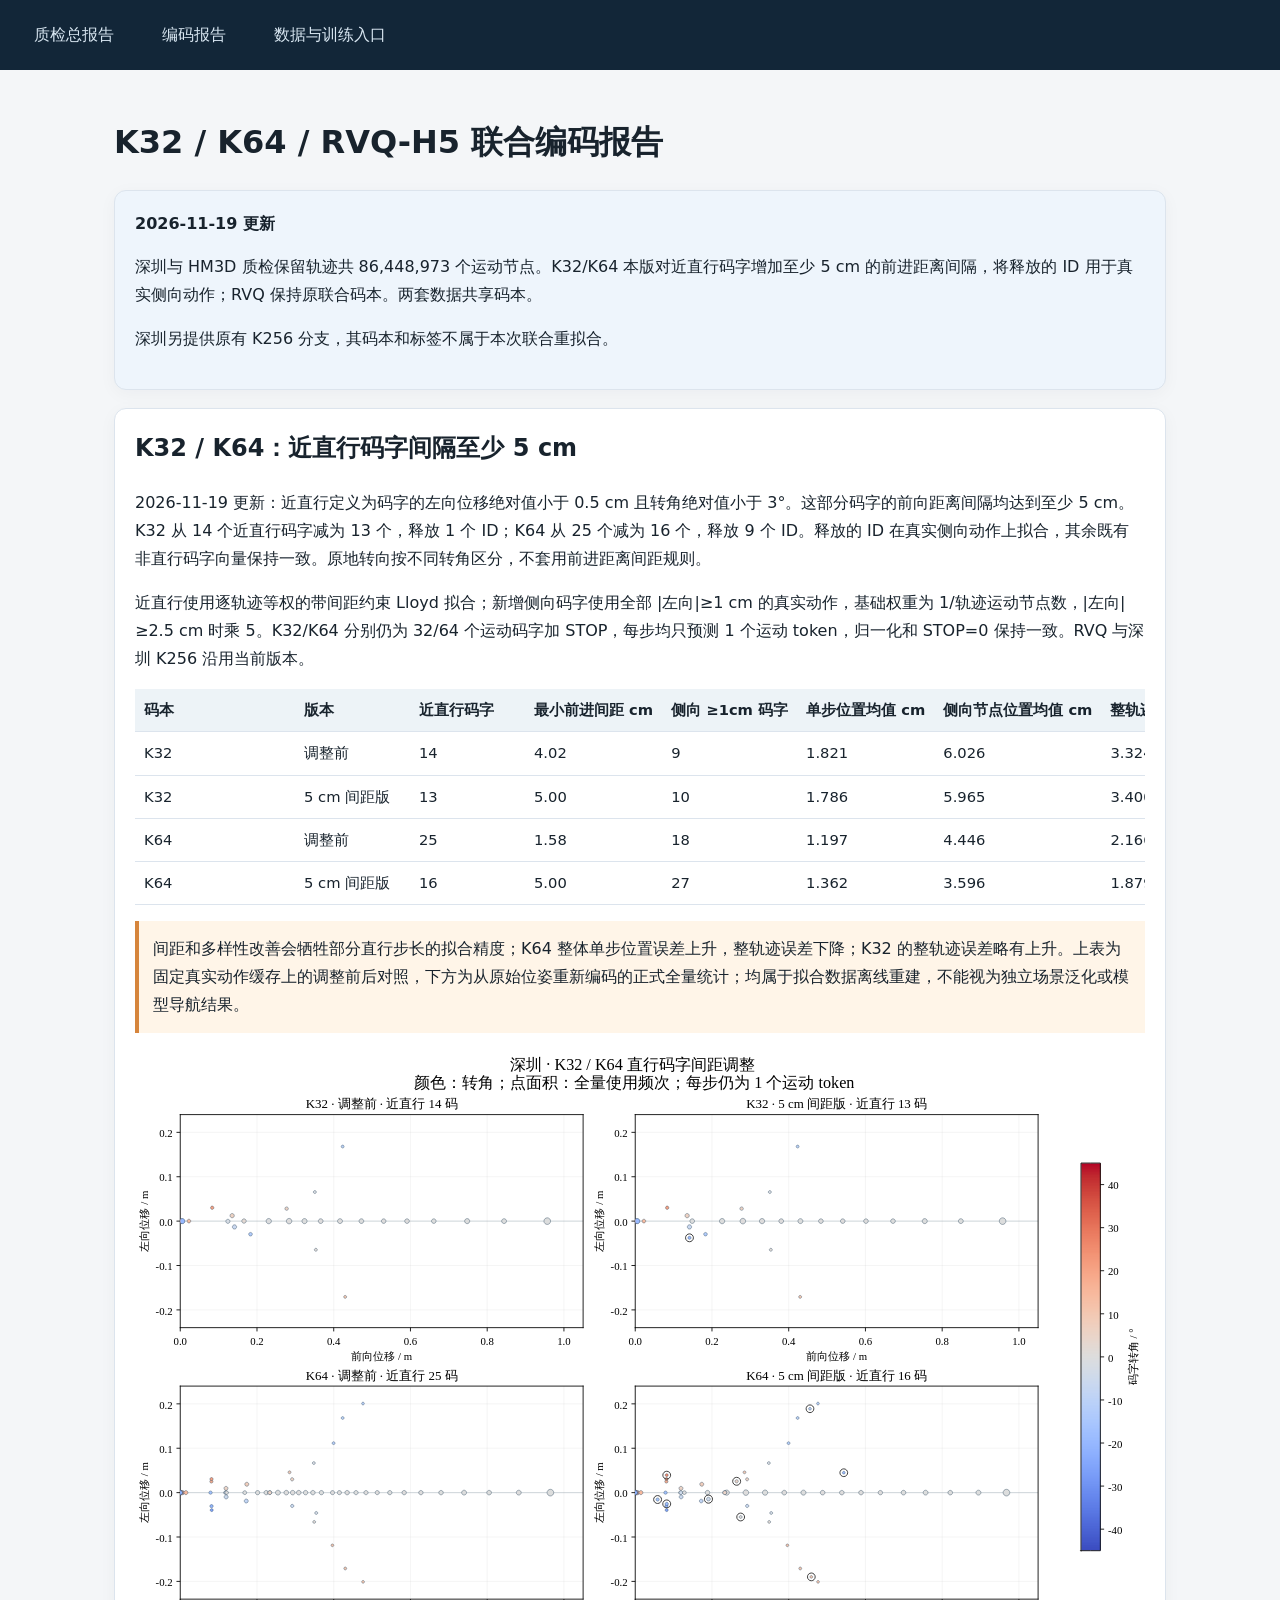
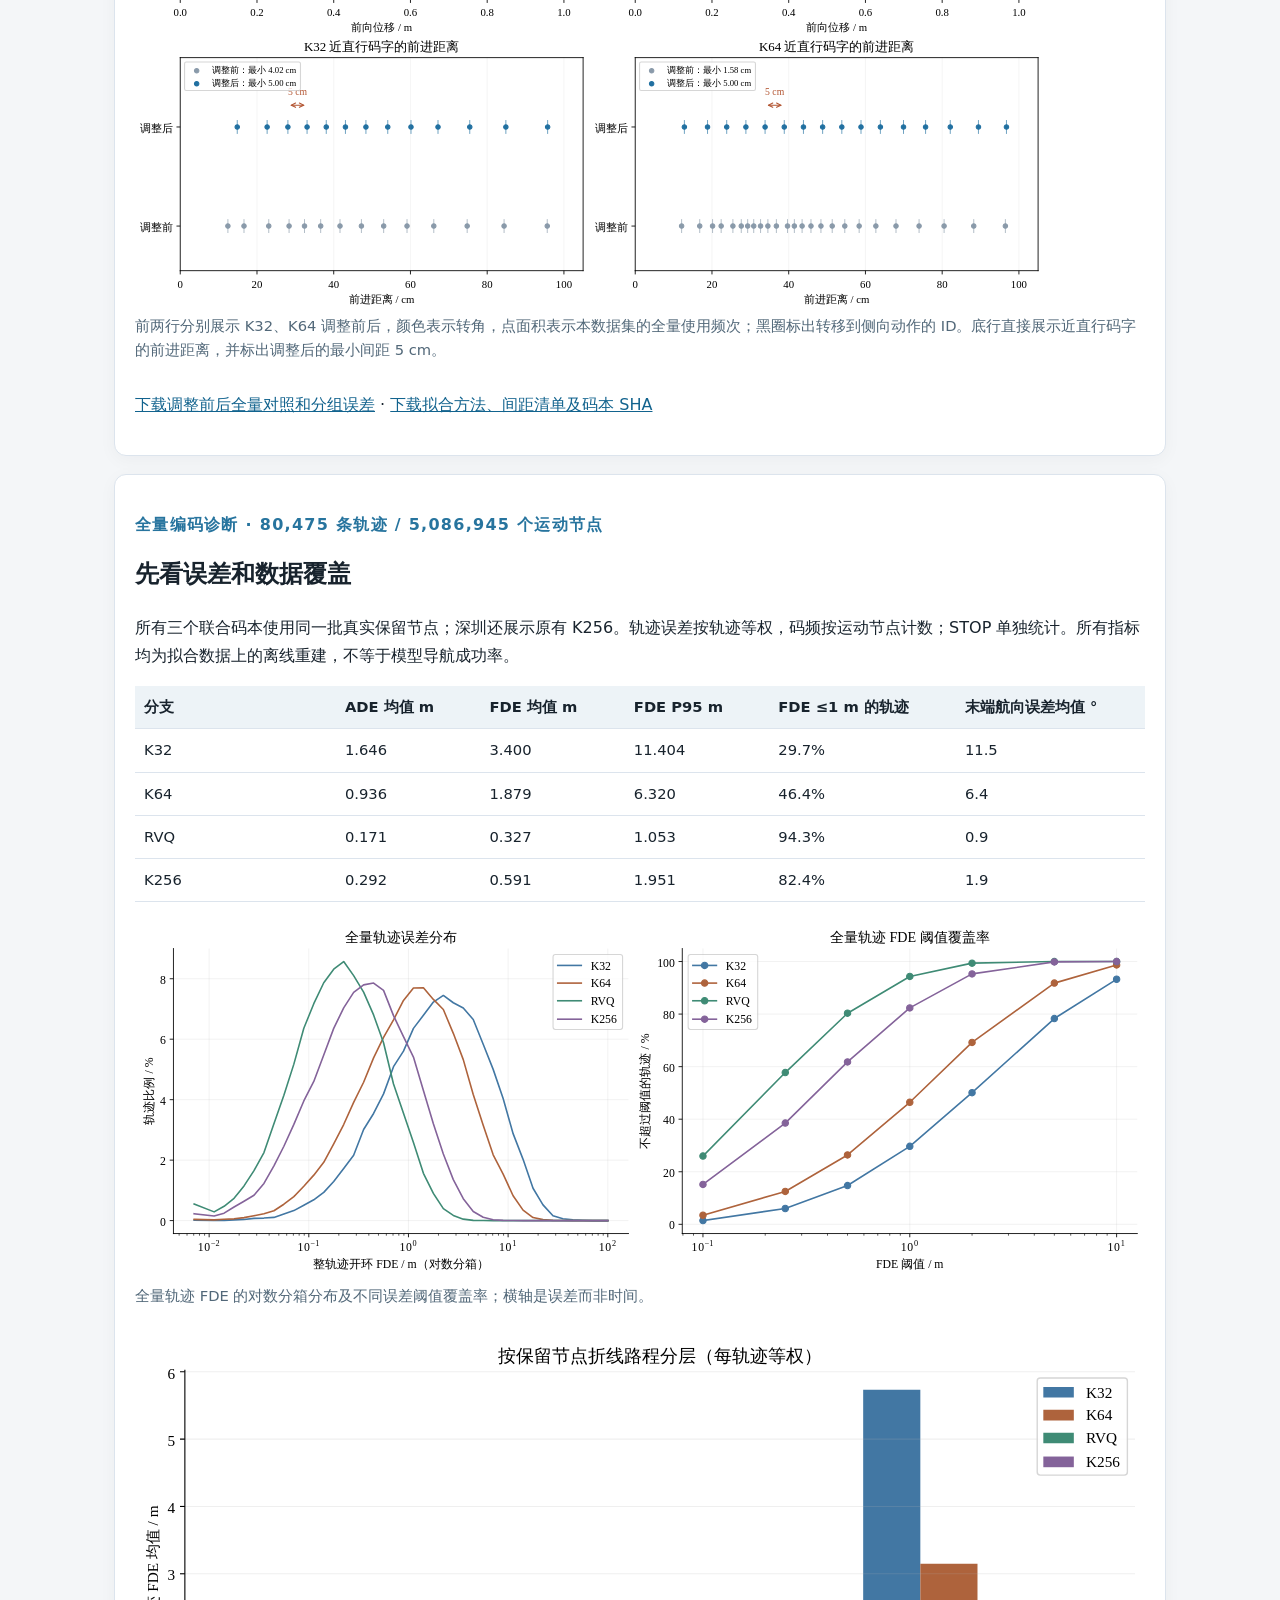
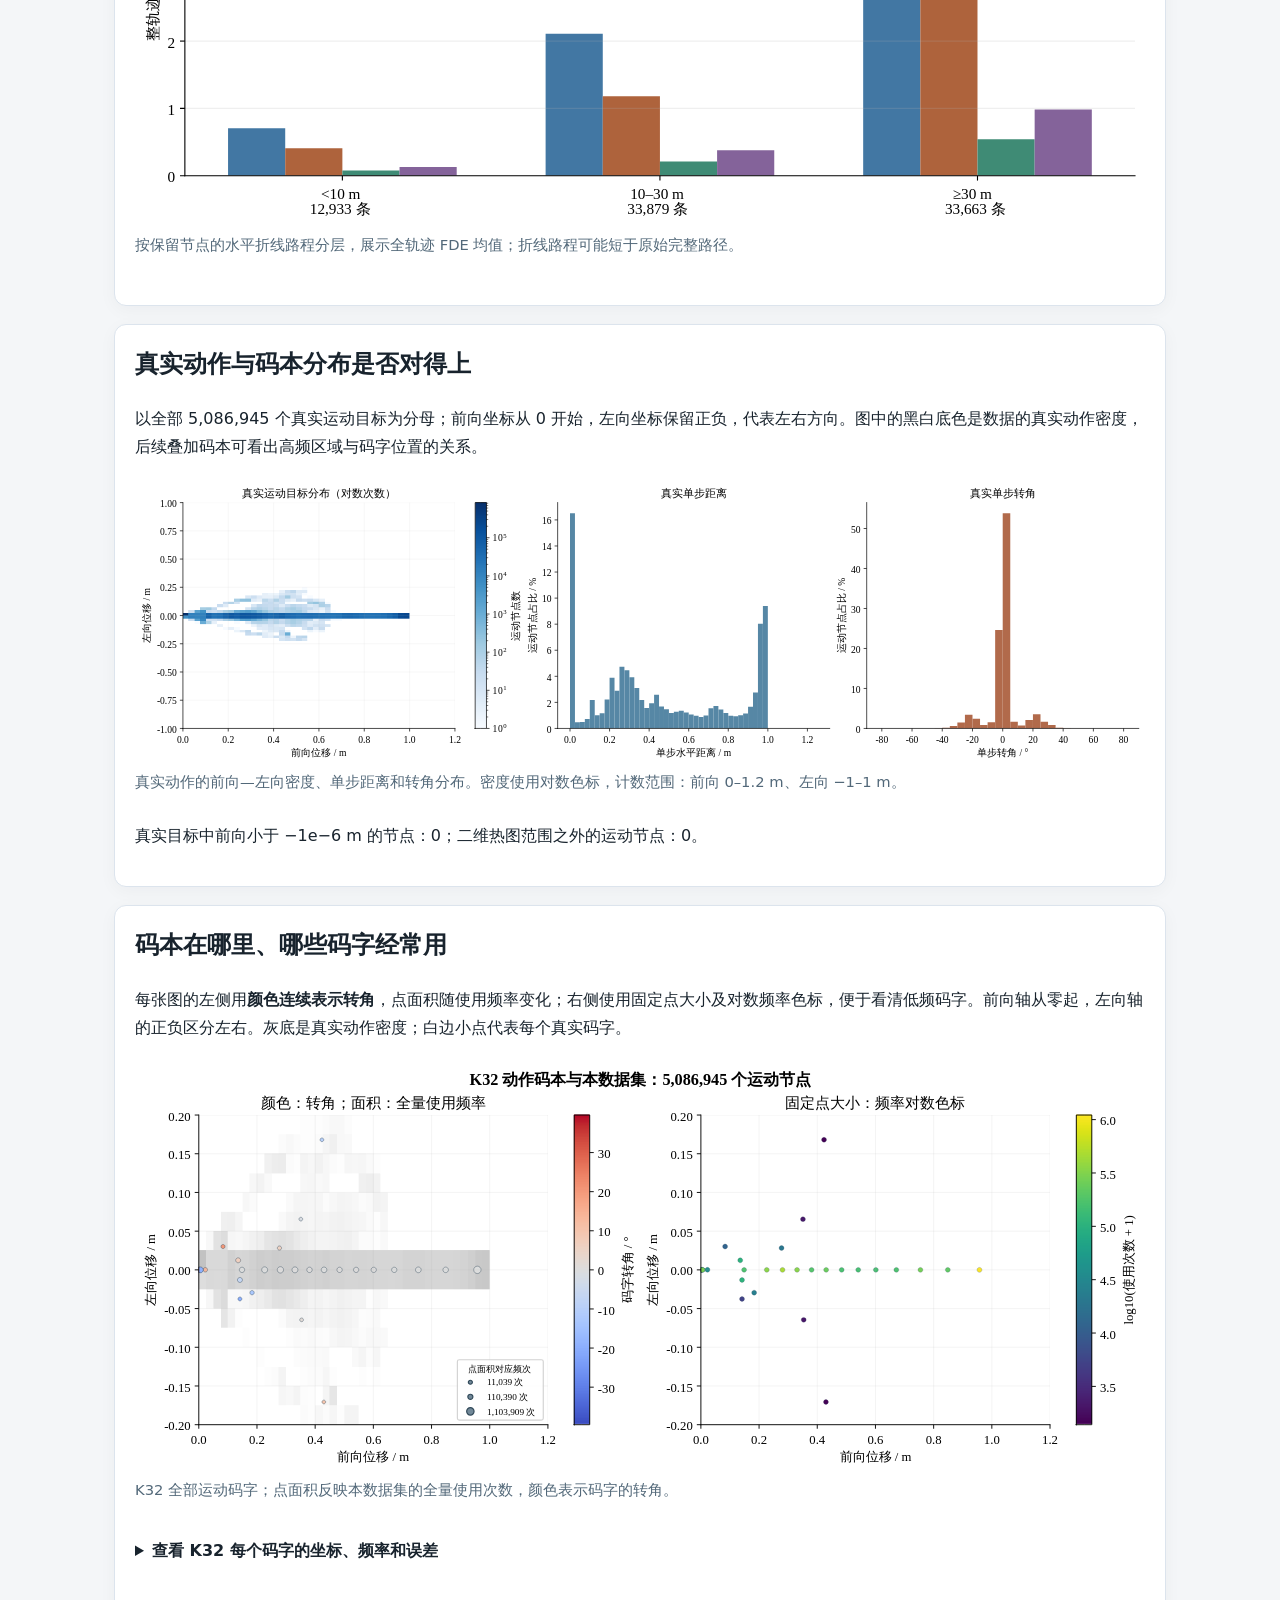
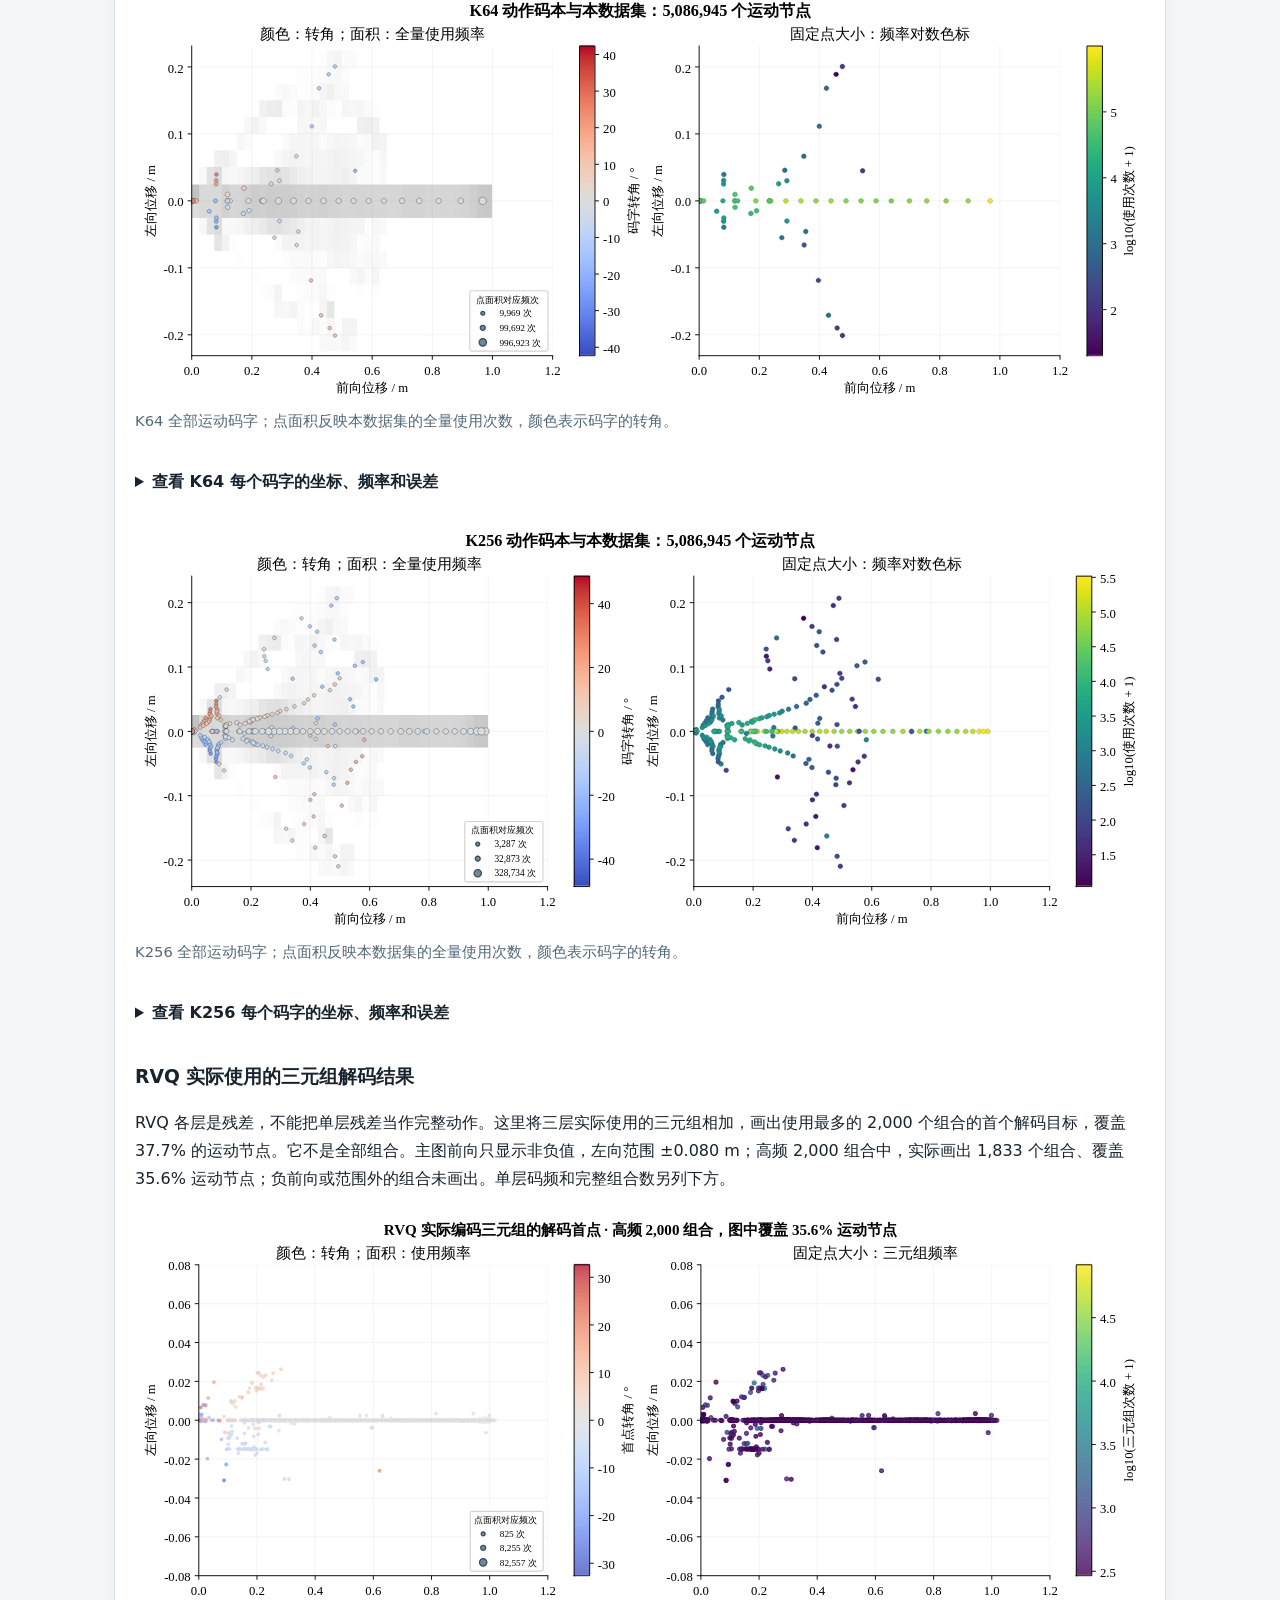
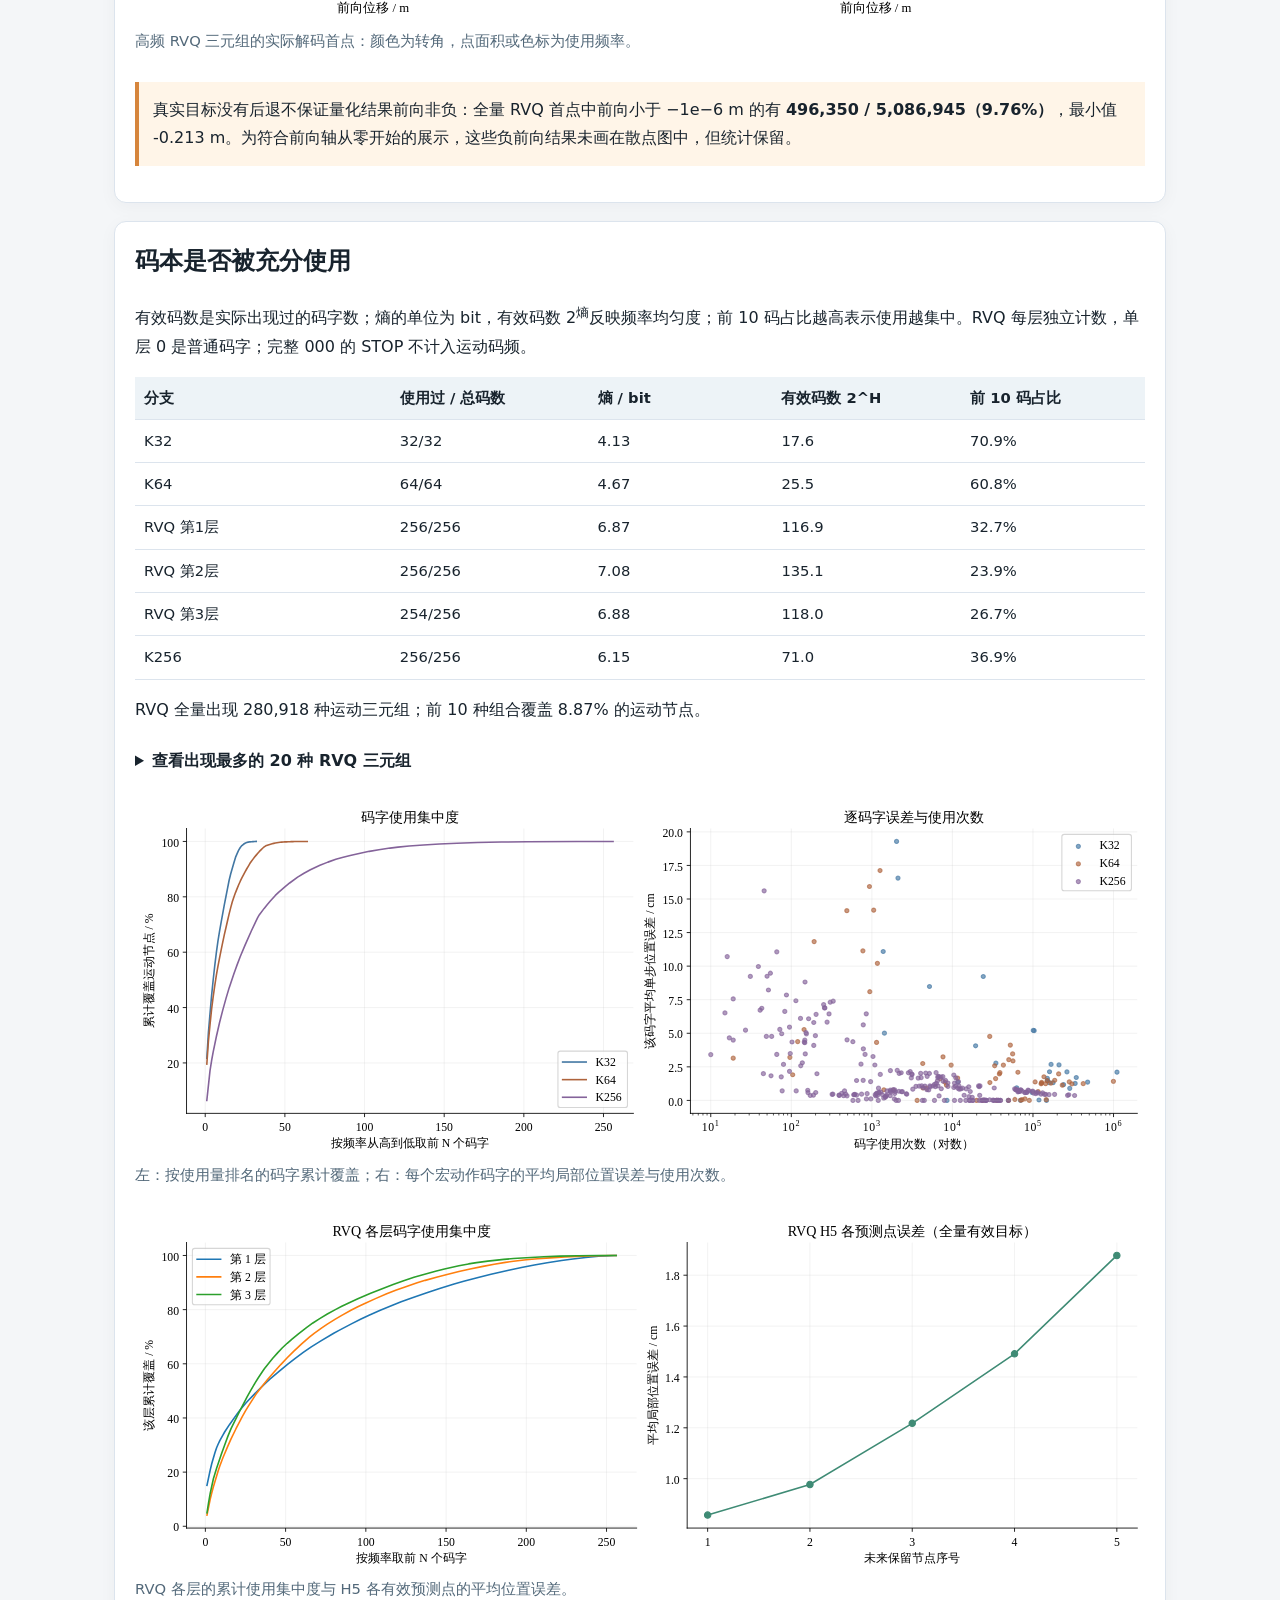
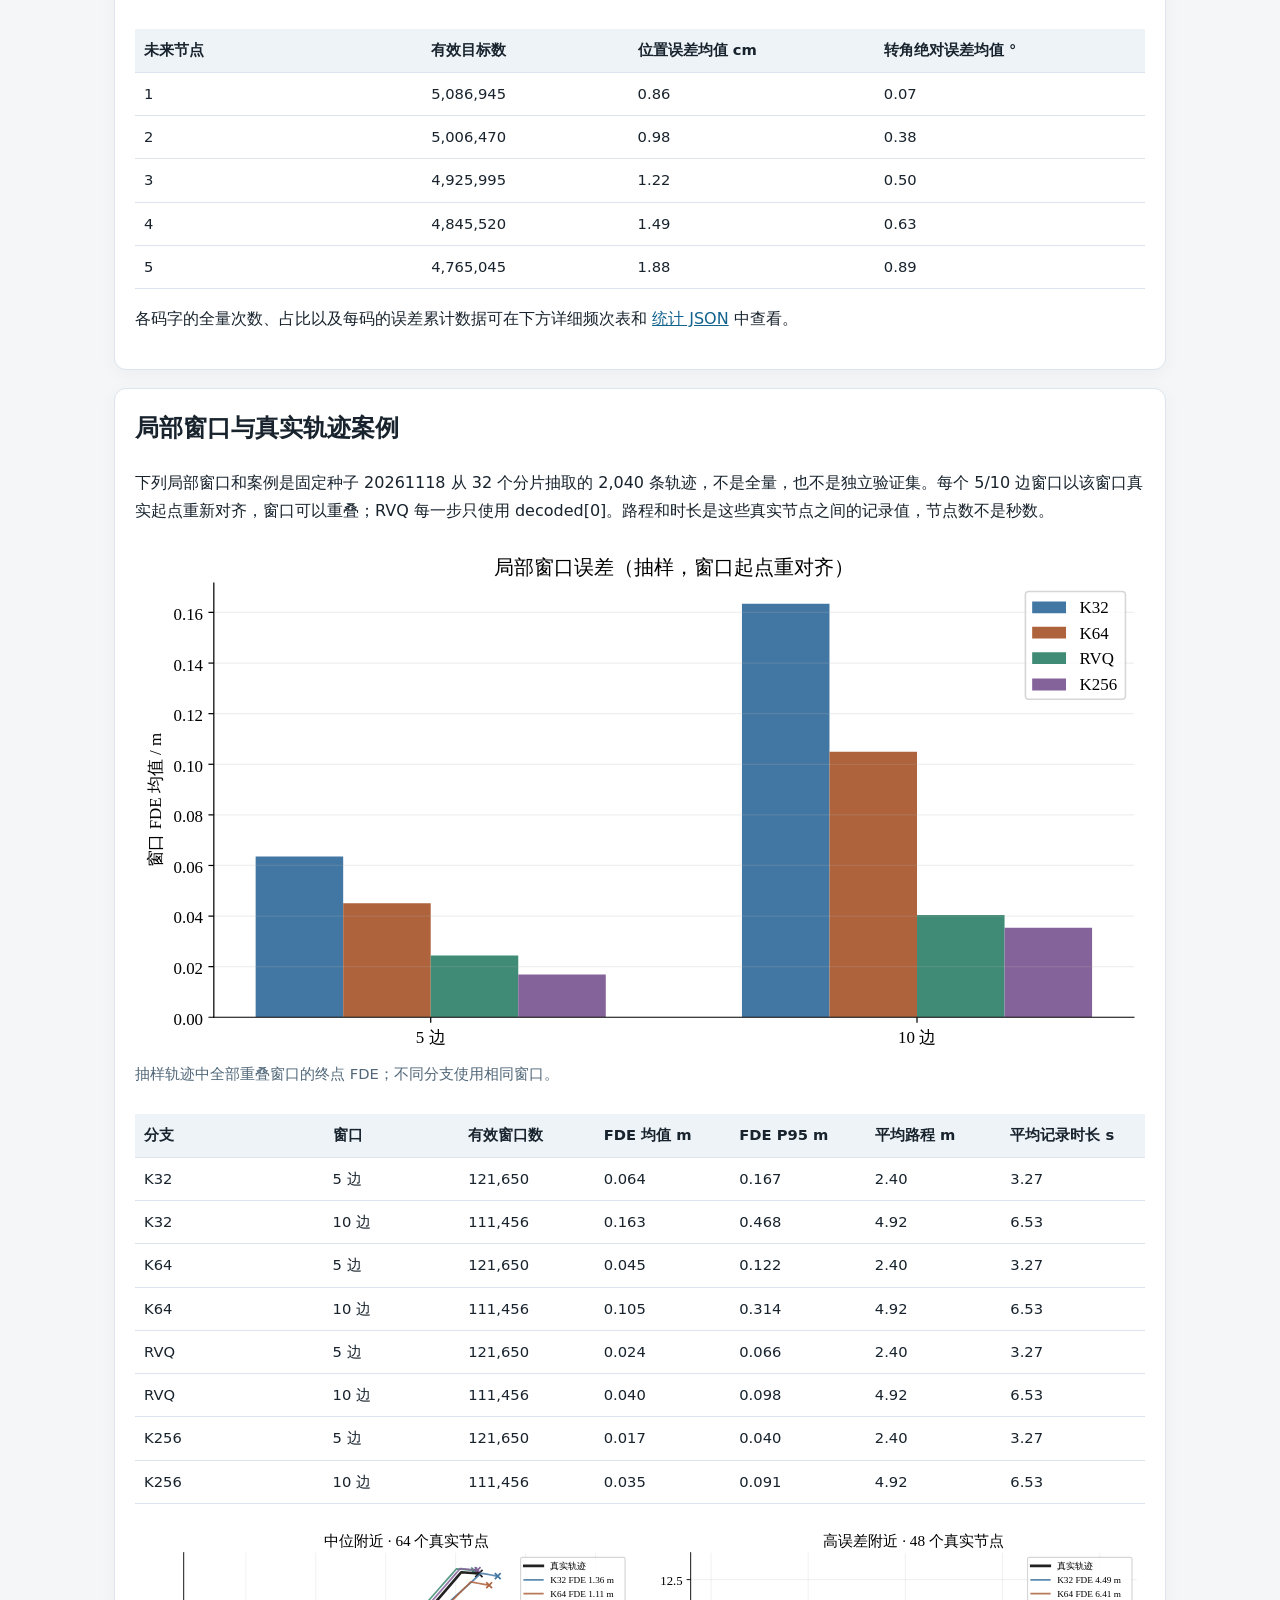
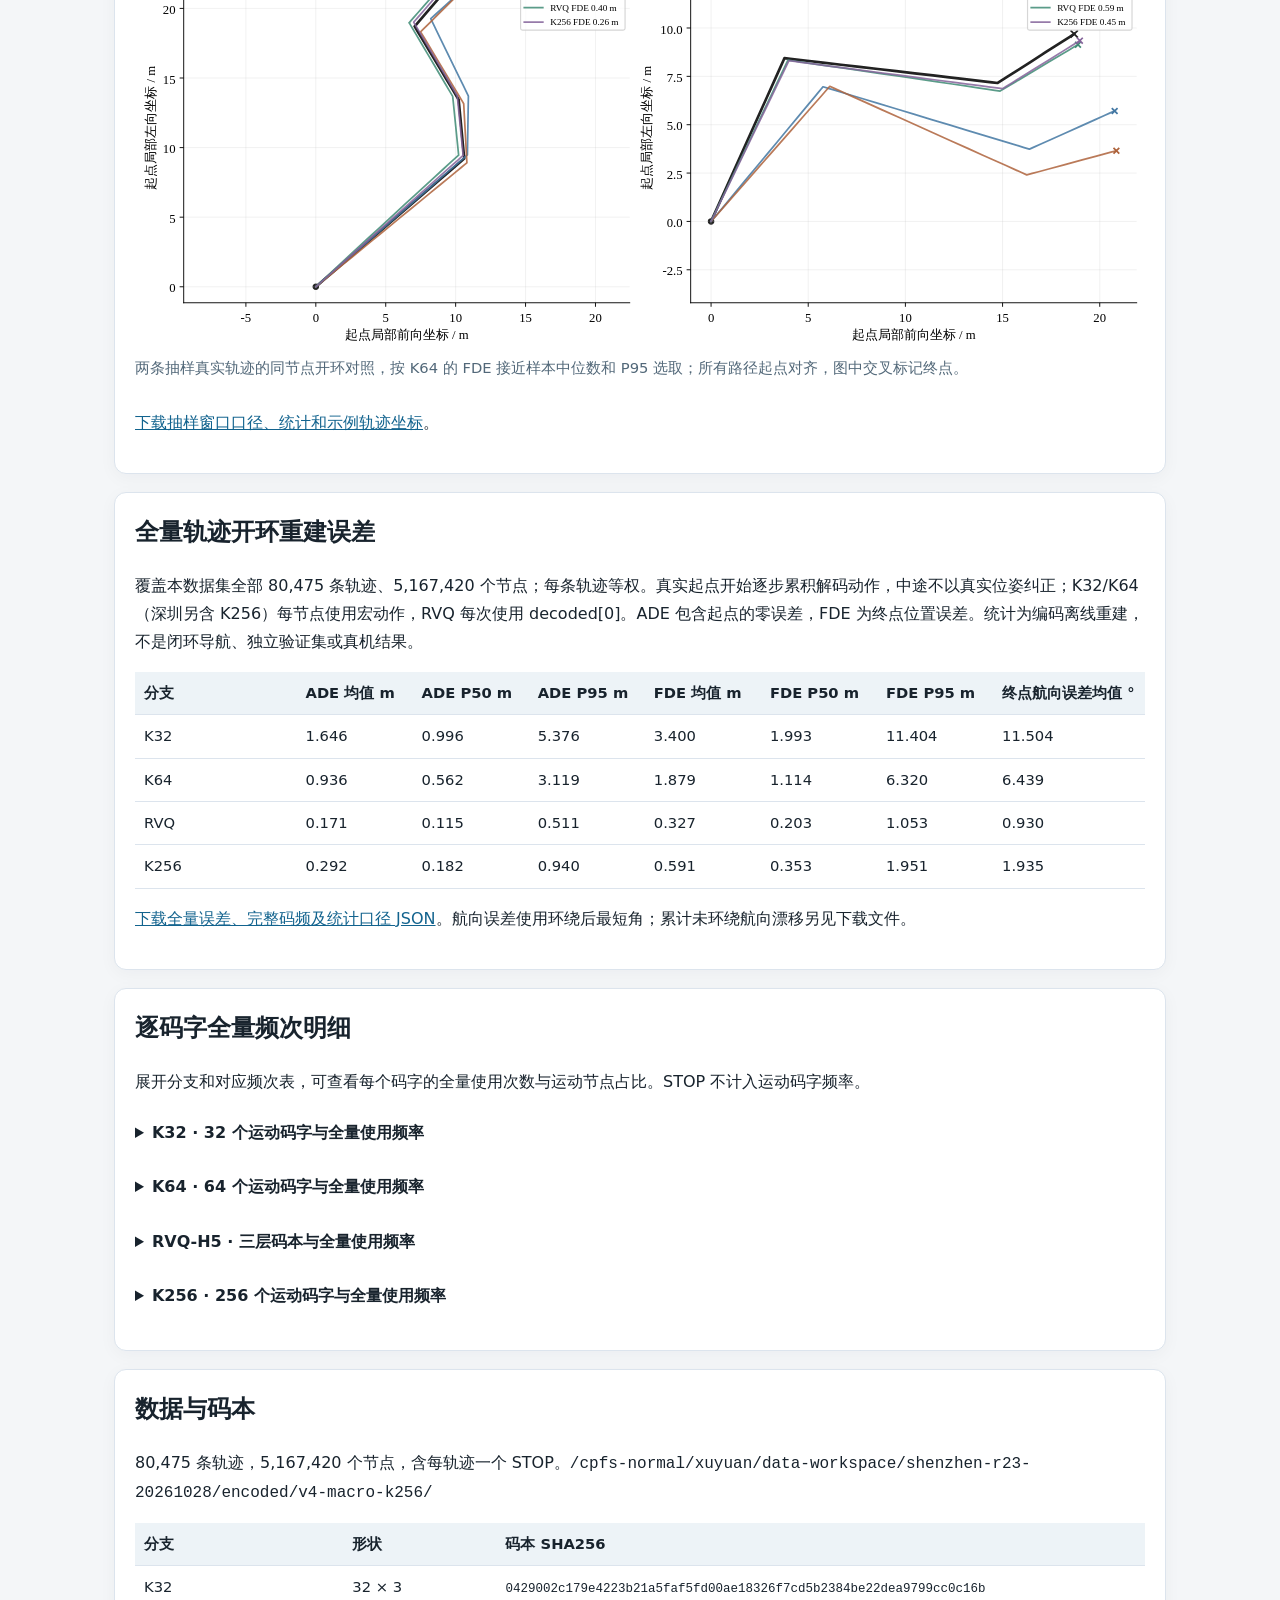
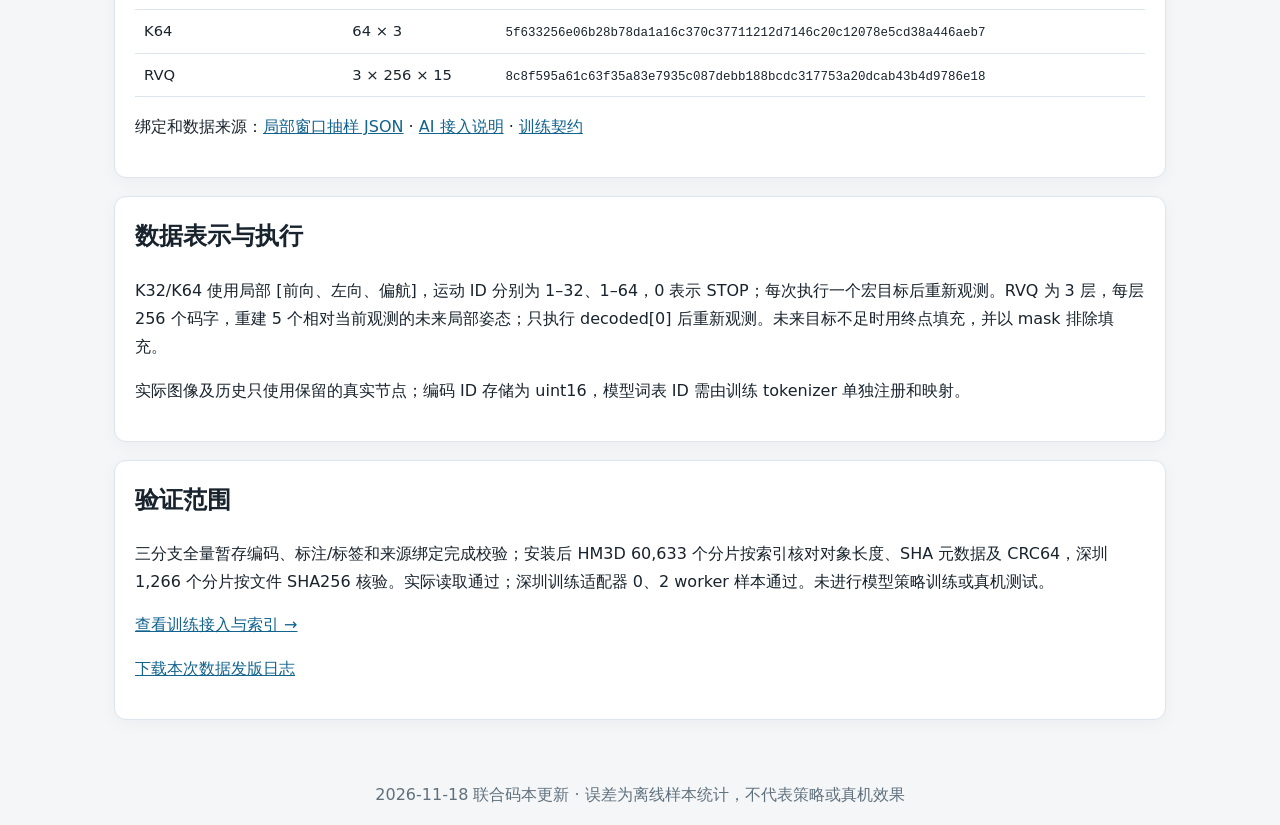
==== commit f32ce5c2: "Update K32 and K64 encodings and spacing diagnostics" ====
--- a/tokenizer.html
+++ b/tokenizer.html
@@ -1,9 +1,9 @@
 <!DOCTYPE html>
 
-<html lang="zh-CN"><head><meta charset="utf-8"/><meta content="width=device-width,initial-scale=1" name="viewport"/><title>K32 / K64 / RVQ-H5 联合编码报告 · 深圳 R23</title><link href="assets/style.css" rel="stylesheet"/><style>body{margin:0}main{max-width:1100px;margin:auto;padding:24px}.panel{padding:20px;border:1px solid #dce4ed;border-radius:12px;margin:18px 0}.note{background:#eef5fc}.wrap{overflow-x:auto}table{width:100%;border-collapse:collapse}td,th{padding:9px;text-align:left;border-bottom:1px solid #dce4ed}code{overflow-wrap:anywhere}pre{white-space:pre-wrap;overflow-wrap:anywhere}.hash{font-family:monospace;font-size:.85em;overflow-wrap:anywhere}.bars{display:grid;grid-template-columns:repeat(auto-fit,minmax(230px,1fr));gap:8px}.bar{display:flex;gap:8px;align-items:center}.bar i{height:10px;background:#467fa6;display:inline-block}nav{padding:14px 20px;display:flex;gap:20px;flex-wrap:wrap}footer{padding:20px}details{margin:12px 0}a{color:#12638e}</style><style id="full-visual-style">.book-viz{display:flex;flex-wrap:wrap;gap:12px}.bookplot{display:block;width:min(100%,480px);height:auto}.frequency{display:block;width:100%;height:auto;min-height:130px}.book-dot:hover,.book-dot:focus{stroke:#111;stroke-width:2.5;fill-opacity:1}.bookplot text,.frequency text{font-size:13px;fill:#334e65}details{padding:8px 0}summary{cursor:pointer;font-weight:600}</style><style id="fit-visual-style">.insight-figure{margin:20px 0 28px}.insight-figure img{display:block;width:100%;height:auto}.insight-figure figcaption{font-size:.92rem;line-height:1.65;color:#526879;margin-top:6px}.notice{background:#fff5e8;padding:14px;border-left:4px solid #d6853c}.panel p{line-height:1.75}</style></head><body><nav><a href="index.html">质检总报告</a><a href="tokenizer.html">编码报告</a><a href="training.html">数据与训练入口</a></nav><main><h1>K32 / K64 / RVQ-H5 联合编码报告</h1><section class="panel note"><strong>2026-11-18 更新</strong><p>深圳与 HM3D 质检保留轨迹联合拟合，排除 STOP，共 86,448,973 个运动节点。K32/K64 以每条轨迹等权为基础，将真实动作 |左向位移| ≥ 2.5 cm 的拟合权重提高到 5 倍；RVQ 保持原来的每轨迹等权拟合。两份数据共享同一套码本。</p><p>深圳另提供原有 K256 分支，其码本和标签不属于本次联合重拟合。</p></section>
-<section class="panel" id="k64-diversity"><h2>K64：用明确的码字分配增加多样性</h2><p>2026-11-19 更新：将前向 0.2–0.4 m、左向绝对值小于 0.5 cm、转角绝对值小于 3° 的密集直线区域，从 18 个码字减至 10 个。保留其他 56 个码字的向量，腾出 8 个 ID，在真实侧向动作上重新拟合，左右各 4 个。侧向位移至少 1 cm 的码字由 10 个增至 18 个。仍为 64 个运动码字加 STOP，每步只需 1 个动作 token。</p><p>新增码字仅使用真实保留动作拟合；基础轨迹权重为 1/该轨迹运动节点数，侧向至少 2.5 cm 的动作再乘 5。原始归一化、STOP 和执行约定保持一致。K32、RVQ 与深圳 K256 沿用既有码本和标签。</p><div class="wrap"><table><thead><tr><th>版本</th><th>密集区码字</th><th>侧向 ≥1cm 码字</th><th>密集区单步位置均值 mm</th><th>全量单步位置均值 cm</th><th>整轨迹 FDE 均值 m</th></tr></thead><tbody><tr><td>调整前</td><td>18</td><td>10</td><td>2.88</td><td>1.146</td><td>2.215</td></tr><tr><td>多样性调整后</td><td>10</td><td>18</td><td>5.31</td><td>1.197</td><td>2.166</td></tr></tbody></table></div><p class="notice">多样性有代价：直线段的平均位置误差从约 2.8 mm 增到约 5.2–5.3 mm；整体单步位置均值也略有上升。两套数据的平均整轨迹 FDE 则均小幅下降。以上是拟合数据上的离线重建对照，不能视为独立场景泛化或模型导航结果。</p><figure class="insight-figure"><img alt="K64 多样性调整前后，新增8个侧向码字及密集区放大" src="assets/joint-fit/k64-diversity-comparison.svg"/><figcaption>深圳全量码频决定点面积，颜色为转角，黑圈标出重新分配的8个码字；下排放大密集直线区域。此对照使用固定真实动作缓存，正式全量指标与逐码频次见下方。</figcaption></figure><p><a href="report_data/K64_DIVERSITY_COMPARISON.json">下载调整前后全量对照与分组误差</a> · <a href="report_data/K64_DIVERSITY_FIT.json">下载拟合方法和码本 SHA</a></p></section><section class="panel" id="fit-overview"><p class="eyebrow">全量编码诊断 · 80,475 条轨迹 / 5,086,945 个运动节点</p><h2>先看误差和数据覆盖</h2><p>所有三个联合码本使用同一批真实保留节点；深圳还展示原有 K256。轨迹误差按轨迹等权，码频按运动节点计数；STOP 单独统计。所有指标均为拟合数据上的离线重建，不等于模型导航成功率。</p><div class="wrap"><table><thead><tr><th>分支</th><th>ADE 均值 m</th><th>FDE 均值 m</th><th>FDE P95 m</th><th>FDE ≤1 m 的轨迹</th><th>末端航向误差均值 °</th></tr></thead><tbody><tr><td>K32</td><td>1.613</td><td>3.324</td><td>11.203</td><td>30.7%</td><td>11.2</td></tr><tr><td>K64</td><td>1.083</td><td>2.166</td><td>7.336</td><td>41.6%</td><td>7.3</td></tr><tr><td>RVQ</td><td>0.171</td><td>0.327</td><td>1.053</td><td>94.3%</td><td>0.9</td></tr><tr><td>K256</td><td>0.292</td><td>0.591</td><td>1.951</td><td>82.4%</td><td>1.9</td></tr></tbody></table></div><figure class="insight-figure"><img alt="全量轨迹 FDE 的对数分箱分布及不同误差阈值覆盖率；横轴是误差而非时间。" loading="lazy" src="assets/joint-fit/openloop-distribution.svg"/><figcaption>全量轨迹 FDE 的对数分箱分布及不同误差阈值覆盖率；横轴是误差而非时间。</figcaption></figure><figure class="insight-figure"><img alt="按保留节点的水平折线路程分层，展示全轨迹 FDE 均值；折线路程可能短于原始完整路径。" loading="lazy" src="assets/joint-fit/route-strata.svg"/><figcaption>按保留节点的水平折线路程分层，展示全轨迹 FDE 均值；折线路程可能短于原始完整路径。</figcaption></figure></section>
+<html lang="zh-CN"><head><meta charset="utf-8"/><meta content="width=device-width,initial-scale=1" name="viewport"/><title>K32 / K64 / RVQ-H5 联合编码报告 · 深圳 R23</title><link href="assets/style.css" rel="stylesheet"/><style>body{margin:0}main{max-width:1100px;margin:auto;padding:24px}.panel{padding:20px;border:1px solid #dce4ed;border-radius:12px;margin:18px 0}.note{background:#eef5fc}.wrap{overflow-x:auto}table{width:100%;border-collapse:collapse}td,th{padding:9px;text-align:left;border-bottom:1px solid #dce4ed}code{overflow-wrap:anywhere}pre{white-space:pre-wrap;overflow-wrap:anywhere}.hash{font-family:monospace;font-size:.85em;overflow-wrap:anywhere}.bars{display:grid;grid-template-columns:repeat(auto-fit,minmax(230px,1fr));gap:8px}.bar{display:flex;gap:8px;align-items:center}.bar i{height:10px;background:#467fa6;display:inline-block}nav{padding:14px 20px;display:flex;gap:20px;flex-wrap:wrap}footer{padding:20px}details{margin:12px 0}a{color:#12638e}</style><style id="full-visual-style">.book-viz{display:flex;flex-wrap:wrap;gap:12px}.bookplot{display:block;width:min(100%,480px);height:auto}.frequency{display:block;width:100%;height:auto;min-height:130px}.book-dot:hover,.book-dot:focus{stroke:#111;stroke-width:2.5;fill-opacity:1}.bookplot text,.frequency text{font-size:13px;fill:#334e65}details{padding:8px 0}summary{cursor:pointer;font-weight:600}</style><style id="fit-visual-style">.insight-figure{margin:20px 0 28px}.insight-figure img{display:block;width:100%;height:auto}.insight-figure figcaption{font-size:.92rem;line-height:1.65;color:#526879;margin-top:6px}.notice{background:#fff5e8;padding:14px;border-left:4px solid #d6853c}.panel p{line-height:1.75}</style></head><body><nav><a href="index.html">质检总报告</a><a href="tokenizer.html">编码报告</a><a href="training.html">数据与训练入口</a></nav><main><h1>K32 / K64 / RVQ-H5 联合编码报告</h1><section class="panel note"><strong>2026-11-19 更新</strong><p>深圳与 HM3D 质检保留轨迹共 86,448,973 个运动节点。K32/K64 本版对近直行码字增加至少 5 cm 的前进距离间隔，将释放的 ID 用于真实侧向动作；RVQ 保持原联合码本。两套数据共享码本。</p><p>深圳另提供原有 K256 分支，其码本和标签不属于本次联合重拟合。</p></section>
+<section class="panel" id="straight-spacing"><h2>K32 / K64：近直行码字间隔至少 5 cm</h2><p>2026-11-19 更新：近直行定义为码字的左向位移绝对值小于 0.5 cm 且转角绝对值小于 3°。这部分码字的前向距离间隔均达到至少 5 cm。K32 从 14 个近直行码字减为 13 个，释放 1 个 ID；K64 从 25 个减为 16 个，释放 9 个 ID。释放的 ID 在真实侧向动作上拟合，其余既有非直行码字向量保持一致。原地转向按不同转角区分，不套用前进距离间距规则。</p><p>近直行使用逐轨迹等权的带间距约束 Lloyd 拟合；新增侧向码字使用全部 |左向|≥1 cm 的真实动作，基础权重为 1/轨迹运动节点数，|左向|≥2.5 cm 时乘 5。K32/K64 分别仍为 32/64 个运动码字加 STOP，每步均只预测 1 个运动 token，归一化和 STOP=0 保持一致。RVQ 与深圳 K256 沿用当前版本。</p><div class="wrap"><table><thead><tr><th>码本</th><th>版本</th><th>近直行码字</th><th>最小前进间距 cm</th><th>侧向 ≥1cm 码字</th><th>单步位置均值 cm</th><th>侧向节点位置均值 cm</th><th>整轨迹 FDE 均值 m</th><th>FDE P95 m</th></tr></thead><tbody><tr><td>K32</td><td>调整前</td><td>14</td><td>4.02</td><td>9</td><td>1.821</td><td>6.026</td><td>3.324</td><td>11.203</td></tr><tr><td>K32</td><td>5 cm 间距版</td><td>13</td><td>5.00</td><td>10</td><td>1.786</td><td>5.965</td><td>3.400</td><td>11.404</td></tr><tr><td>K64</td><td>调整前</td><td>25</td><td>1.58</td><td>18</td><td>1.197</td><td>4.446</td><td>2.166</td><td>7.336</td></tr><tr><td>K64</td><td>5 cm 间距版</td><td>16</td><td>5.00</td><td>27</td><td>1.362</td><td>3.596</td><td>1.879</td><td>6.320</td></tr></tbody></table></div><p class="notice">间距和多样性改善会牺牲部分直行步长的拟合精度；K64 整体单步位置误差上升，整轨迹误差下降；K32 的整轨迹误差略有上升。上表为固定真实动作缓存上的调整前后对照，下方为从原始位姿重新编码的正式全量统计；均属于拟合数据离线重建，不能视为独立场景泛化或模型导航结果。</p><figure class="insight-figure"><img alt="K32和K64调整前后码字分布与直行距离间距" src="assets/joint-fit/straight-spacing-comparison.svg"/><figcaption>前两行分别展示 K32、K64 调整前后，颜色表示转角，点面积表示本数据集的全量使用频次；黑圈标出转移到侧向动作的 ID。底行直接展示近直行码字的前进距离，并标出调整后的最小间距 5 cm。</figcaption></figure><p><a href="report_data/STRAIGHT_SPACING_COMPARISON.json">下载调整前后全量对照和分组误差</a> · <a href="report_data/STRAIGHT_SPACING_FIT.json">下载拟合方法、间距清单及码本 SHA</a></p></section><section class="panel" id="fit-overview"><p class="eyebrow">全量编码诊断 · 80,475 条轨迹 / 5,086,945 个运动节点</p><h2>先看误差和数据覆盖</h2><p>所有三个联合码本使用同一批真实保留节点；深圳还展示原有 K256。轨迹误差按轨迹等权，码频按运动节点计数；STOP 单独统计。所有指标均为拟合数据上的离线重建，不等于模型导航成功率。</p><div class="wrap"><table><thead><tr><th>分支</th><th>ADE 均值 m</th><th>FDE 均值 m</th><th>FDE P95 m</th><th>FDE ≤1 m 的轨迹</th><th>末端航向误差均值 °</th></tr></thead><tbody><tr><td>K32</td><td>1.646</td><td>3.400</td><td>11.404</td><td>29.7%</td><td>11.5</td></tr><tr><td>K64</td><td>0.936</td><td>1.879</td><td>6.320</td><td>46.4%</td><td>6.4</td></tr><tr><td>RVQ</td><td>0.171</td><td>0.327</td><td>1.053</td><td>94.3%</td><td>0.9</td></tr><tr><td>K256</td><td>0.292</td><td>0.591</td><td>1.951</td><td>82.4%</td><td>1.9</td></tr></tbody></table></div><figure class="insight-figure"><img alt="全量轨迹 FDE 的对数分箱分布及不同误差阈值覆盖率；横轴是误差而非时间。" loading="lazy" src="assets/joint-fit/openloop-distribution.svg"/><figcaption>全量轨迹 FDE 的对数分箱分布及不同误差阈值覆盖率；横轴是误差而非时间。</figcaption></figure><figure class="insight-figure"><img alt="按保留节点的水平折线路程分层，展示全轨迹 FDE 均值；折线路程可能短于原始完整路径。" loading="lazy" src="assets/joint-fit/route-strata.svg"/><figcaption>按保留节点的水平折线路程分层，展示全轨迹 FDE 均值；折线路程可能短于原始完整路径。</figcaption></figure></section>
 <section class="panel" id="data-motion"><h2>真实动作与码本分布是否对得上</h2><p>以全部 5,086,945 个真实运动目标为分母；前向坐标从 0 开始，左向坐标保留正负，代表左右方向。图中的黑白底色是数据的真实动作密度，后续叠加码本可看出高频区域与码字位置的关系。</p><figure class="insight-figure"><img alt="真实动作的前向—左向密度、单步距离和转角分布。密度使用对数色标，计数范围：前向 0–1.2 m、左向 −1–1 m。" loading="lazy" src="assets/joint-fit/gt-distribution.svg"/><figcaption>真实动作的前向—左向密度、单步距离和转角分布。密度使用对数色标，计数范围：前向 0–1.2 m、左向 −1–1 m。</figcaption></figure><p>真实目标中前向小于 −1e−6 m 的节点：0；二维热图范围之外的运动节点：0。</p></section>
-<section class="panel" id="book-fit"><h2>码本在哪里、哪些码字经常用</h2><p>每张图的左侧用<strong>颜色连续表示转角</strong>，点面积随使用频率变化；右侧使用固定点大小及对数频率色标，便于看清低频码字。前向轴从零起，左向轴的正负区分左右。灰底是真实动作密度；白边小点代表每个真实码字。</p><figure class="insight-figure"><img alt="K32 全部运动码字；点面积反映本数据集的全量使用次数，颜色表示码字的转角。" loading="lazy" src="assets/joint-fit/k32-codebook.svg"/><figcaption>K32 全部运动码字；点面积反映本数据集的全量使用次数，颜色表示码字的转角。</figcaption></figure><details><summary>查看 K32 每个码字的坐标、频率和误差</summary><div class="wrap"><table><thead><tr><th>ID</th><th>前向 m</th><th>左向 m</th><th>转角 °</th><th>全量次数</th><th>占比</th><th>平均位置误差 cm</th></tr></thead><tbody><tr><td>1</td><td>0.2306</td><td>-0.0000</td><td>-0.41</td><td>343,299</td><td>6.749%</td><td>1.84</td></tr><tr><td>2</td><td>0.0000</td><td>-0.0000</td><td>-28.35</td><td>147,273</td><td>2.895%</td><td>0.00</td></tr><tr><td>3</td><td>0.1661</td><td>0.0002</td><td>2.40</td><td>124,948</td><td>2.456%</td><td>3.02</td></tr><tr><td>4</td><td>0.1414</td><td>-0.0130</td><td>-6.31</td><td>101,649</td><td>1.998%</td><td>5.23</td></tr><tr><td>5</td><td>0.2772</td><td>0.0282</td><td>5.73</td><td>19,406</td><td>0.381%</td><td>4.07</td></tr><tr><td>6</td><td>0.3534</td><td>-0.0646</td><td>1.40</td><td>2,180</td><td>0.043%</td><td>18.67</td></tr><tr><td>7</td><td>0.0000</td><td>-0.0000</td><td>39.60</td><td>8,566</td><td>0.168%</td><td>0.00</td></tr><tr><td>8</td><td>0.7478</td><td>0.0000</td><td>-0.00</td><td>280,003</td><td>5.504%</td><td>2.18</td></tr><tr><td>9</td><td>0.1353</td><td>0.0123</td><td>6.24</td><td>100,252</td><td>1.971%</td><td>5.23</td></tr><tr><td>10</td><td>0.3660</td><td>-0.0000</td><td>0.00</td><td>189,293</td><td>3.721%</td><td>1.16</td></tr><tr><td>11</td><td>0.3238</td><td>0.0000</td><td>-0.01</td><td>290,211</td><td>5.705%</td><td>1.05</td></tr><tr><td>12</td><td>0.1831</td><td>-0.0295</td><td>-12.97</td><td>29,192</td><td>0.574%</td><td>9.55</td></tr><tr><td>13</td><td>0.8440</td><td>0.0000</td><td>-0.00</td><td>216,031</td><td>4.247%</td><td>2.73</td></tr><tr><td>14</td><td>0.0061</td><td>0.0000</td><td>17.32</td><td>62,833</td><td>1.235%</td><td>0.94</td></tr><tr><td>15</td><td>0.0833</td><td>0.0302</td><td>20.32</td><td>11,651</td><td>0.229%</td><td>1.36</td></tr><tr><td>16</td><td>0.5302</td><td>-0.0000</td><td>0.00</td><td>148,190</td><td>2.913%</td><td>1.48</td></tr><tr><td>17</td><td>0.0000</td><td>0.0000</td><td>31.80</td><td>49,435</td><td>0.972%</td><td>0.00</td></tr><tr><td>18</td><td>0.0225</td><td>0.0001</td><td>13.51</td><td>34,493</td><td>0.678%</td><td>2.74</td></tr><tr><td>19</td><td>0.0035</td><td>0.0000</td><td>20.58</td><td>97,198</td><td>1.911%</td><td>0.60</td></tr><tr><td>20</td><td>0.1242</td><td>-0.0005</td><td>-2.33</td><td>79,070</td><td>1.554%</td><td>2.39</td></tr><tr><td>21</td><td>0.5910</td><td>-0.0000</td><td>0.00</td><td>160,399</td><td>3.153%</td><td>1.63</td></tr><tr><td>22</td><td>0.4298</td><td>-0.1707</td><td>10.13</td><td>1,432</td><td>0.028%</td><td>5.01</td></tr><tr><td>23</td><td>0.0000</td><td>0.0000</td><td>27.31</td><td>70,147</td><td>1.379%</td><td>0.00</td></tr><tr><td>24</td><td>0.0002</td><td>0.0000</td><td>23.60</td><td>118,725</td><td>2.334%</td><td>0.03</td></tr><tr><td>25</td><td>0.9565</td><td>-0.0000</td><td>-0.00</td><td>1,111,054</td><td>21.841%</td><td>2.17</td></tr><tr><td>26</td><td>0.4233</td><td>0.1680</td><td>-10.15</td><td>1,383</td><td>0.027%</td><td>11.09</td></tr><tr><td>27</td><td>0.4721</td><td>0.0000</td><td>-0.00</td><td>185,953</td><td>3.655%</td><td>1.43</td></tr><tr><td>28</td><td>0.4163</td><td>-0.0000</td><td>0.00</td><td>232,506</td><td>4.571%</td><td>1.36</td></tr><tr><td>29</td><td>0.2836</td><td>0.0000</td><td>0.05</td><td>429,878</td><td>8.451%</td><td>1.28</td></tr><tr><td>30</td><td>0.6608</td><td>0.0000</td><td>-0.00</td><td>153,126</td><td>3.010%</td><td>2.10</td></tr><tr><td>31</td><td>0.3508</td><td>0.0655</td><td>-1.46</td><td>2,110</td><td>0.041%</td><td>16.55</td></tr><tr><td>32</td><td>0.0055</td><td>-0.0000</td><td>-19.49</td><td>285,059</td><td>5.604%</td><td>0.87</td></tr></tbody></table></div></details><figure class="insight-figure"><img alt="K64 全部运动码字；点面积反映本数据集的全量使用次数，颜色表示码字的转角。" loading="lazy" src="assets/joint-fit/k64-codebook.svg"/><figcaption>K64 全部运动码字；点面积反映本数据集的全量使用次数，颜色表示码字的转角。</figcaption></figure><details><summary>查看 K64 每个码字的坐标、频率和误差</summary><div class="wrap"><table><thead><tr><th>ID</th><th>前向 m</th><th>左向 m</th><th>转角 °</th><th>全量次数</th><th>占比</th><th>平均位置误差 cm</th></tr></thead><tbody><tr><td>1</td><td>0.5462</td><td>0.0000</td><td>-0.00</td><td>90,072</td><td>1.771%</td><td>0.89</td></tr><tr><td>2</td><td>0.2240</td><td>-0.0000</td><td>-0.00</td><td>105,642</td><td>2.077%</td><td>0.71</td></tr><tr><td>3</td><td>0.3679</td><td>-0.0000</td><td>-0.00</td><td>97,616</td><td>1.919%</td><td>0.64</td></tr><tr><td>4</td><td>0.0814</td><td>-0.0305</td><td>-20.70</td><td>9,994</td><td>0.196%</td><td>1.08</td></tr><tr><td>5</td><td>0.2918</td><td>-0.0300</td><td>-5.64</td><td>7,673</td><td>0.151%</td><td>3.30</td></tr><tr><td>6</td><td>0.0000</td><td>-0.0000</td><td>-26.89</td><td>49,787</td><td>0.979%</td><td>0.00</td></tr><tr><td>7</td><td>0.3969</td><td>-0.0000</td><td>0.00</td><td>75,192</td><td>1.478%</td><td>0.60</td></tr><tr><td>8</td><td>0.3996</td><td>0.1114</td><td>-11.64</td><td>1,053</td><td>0.021%</td><td>14.17</td></tr><tr><td>9</td><td>0.0071</td><td>-0.0000</td><td>-13.19</td><td>29,184</td><td>0.574%</td><td>1.33</td></tr><tr><td>10</td><td>0.0812</td><td>0.0250</td><td>17.55</td><td>7,104</td><td>0.140%</td><td>1.64</td></tr><tr><td>11</td><td>0.8823</td><td>0.0000</td><td>0.00</td><td>199,395</td><td>3.920%</td><td>2.13</td></tr><tr><td>12</td><td>0.3457</td><td>0.0000</td><td>-0.00</td><td>120,196</td><td>2.363%</td><td>0.52</td></tr><tr><td>13</td><td>0.4765</td><td>-0.2010</td><td>10.72</td><td>229</td><td>0.005%</td><td>4.13</td></tr><tr><td>14</td><td>0.0000</td><td>-0.0000</td><td>-42.31</td><td>3,649</td><td>0.072%</td><td>0.00</td></tr><tr><td>15</td><td>0.1720</td><td>-0.0189</td><td>-8.11</td><td>55,991</td><td>1.101%</td><td>4.97</td></tr><tr><td>16</td><td>0.8050</td><td>0.0000</td><td>-0.00</td><td>151,937</td><td>2.987%</td><td>1.82</td></tr><tr><td>17</td><td>0.3544</td><td>-0.0458</td><td>-2.69</td><td>2,063</td><td>0.041%</td><td>16.51</td></tr><tr><td>18</td><td>0.2848</td><td>0.0458</td><td>9.17</td><td>1,618</td><td>0.032%</td><td>13.23</td></tr><tr><td>19</td><td>0.1681</td><td>0.0000</td><td>-0.00</td><td>44,192</td><td>0.869%</td><td>1.02</td></tr><tr><td>20</td><td>0.0000</td><td>-0.0000</td><td>-30.04</td><td>35,303</td><td>0.694%</td><td>0.00</td></tr><tr><td>21</td><td>0.4349</td><td>-0.0000</td><td>0.00</td><td>116,481</td><td>2.290%</td><td>0.53</td></tr><tr><td>22</td><td>0.1196</td><td>-0.0097</td><td>-5.37</td><td>60,579</td><td>1.191%</td><td>3.65</td></tr><tr><td>23</td><td>0.3481</td><td>0.0666</td><td>-1.70</td><td>949</td><td>0.019%</td><td>15.93</td></tr><tr><td>24</td><td>0.3966</td><td>-0.1187</td><td>11.52</td><td>192</td><td>0.004%</td><td>11.83</td></tr><tr><td>25</td><td>0.4301</td><td>-0.1709</td><td>10.13</td><td>1,155</td><td>0.023%</td><td>4.32</td></tr><tr><td>26</td><td>0.6797</td><td>0.0000</td><td>-0.00</td><td>116,233</td><td>2.285%</td><td>1.54</td></tr><tr><td>27</td><td>0.1185</td><td>0.0000</td><td>4.61</td><td>38,257</td><td>0.752%</td><td>1.97</td></tr><tr><td>28</td><td>0.4840</td><td>-0.0000</td><td>0.00</td><td>84,056</td><td>1.652%</td><td>0.69</td></tr><tr><td>29</td><td>0.0815</td><td>0.0306</td><td>20.74</td><td>5,344</td><td>0.105%</td><td>0.97</td></tr><tr><td>30</td><td>0.5134</td><td>-0.0000</td><td>0.00</td><td>76,219</td><td>1.498%</td><td>0.81</td></tr><tr><td>31</td><td>0.2333</td><td>0.0000</td><td>-5.12</td><td>56,421</td><td>1.109%</td><td>2.94</td></tr><tr><td>32</td><td>0.0003</td><td>-0.0000</td><td>-16.86</td><td>59,681</td><td>1.173%</td><td>0.07</td></tr><tr><td>33</td><td>0.0819</td><td>-0.0394</td><td>-25.78</td><td>1,853</td><td>0.036%</td><td>0.76</td></tr><tr><td>34</td><td>0.0000</td><td>0.0000</td><td>36.55</td><td>23,874</td><td>0.469%</td><td>0.00</td></tr><tr><td>35</td><td>0.2016</td><td>0.0000</td><td>-0.00</td><td>91,861</td><td>1.806%</td><td>0.62</td></tr><tr><td>36</td><td>0.1189</td><td>-0.0000</td><td>-4.58</td><td>38,871</td><td>0.764%</td><td>2.07</td></tr><tr><td>37</td><td>0.3088</td><td>0.0000</td><td>0.00</td><td>137,202</td><td>2.697%</td><td>0.42</td></tr><tr><td>38</td><td>0.2546</td><td>0.0000</td><td>-0.00</td><td>199,874</td><td>3.929%</td><td>0.61</td></tr><tr><td>39</td><td>0.1734</td><td>0.0189</td><td>8.01</td><td>56,732</td><td>1.115%</td><td>4.44</td></tr><tr><td>40</td><td>0.9647</td><td>-0.0000</td><td>-0.00</td><td>1,033,477</td><td>20.316%</td><td>1.60</td></tr><tr><td>41</td><td>0.0003</td><td>0.0000</td><td>23.71</td><td>145,909</td><td>2.868%</td><td>0.06</td></tr><tr><td>42</td><td>0.4763</td><td>0.2007</td><td>-10.65</td><td>120</td><td>0.002%</td><td>2.00</td></tr><tr><td>43</td><td>0.6272</td><td>-0.0000</td><td>0.00</td><td>97,516</td><td>1.917%</td><td>1.22</td></tr><tr><td>44</td><td>0.0000</td><td>0.0000</td><td>28.70</td><td>90,029</td><td>1.770%</td><td>0.00</td></tr><tr><td>45</td><td>0.3492</td><td>-0.0660</td><td>1.54</td><td>632</td><td>0.012%</td><td>13.78</td></tr><tr><td>46</td><td>0.0789</td><td>-0.0000</td><td>-16.72</td><td>11,602</td><td>0.228%</td><td>1.67</td></tr><tr><td>47</td><td>0.0041</td><td>0.0000</td><td>19.76</td><td>115,816</td><td>2.277%</td><td>0.67</td></tr><tr><td>48</td><td>0.0007</td><td>-0.0000</td><td>-22.02</td><td>79,568</td><td>1.564%</td><td>0.12</td></tr><tr><td>49</td><td>0.0147</td><td>0.0000</td><td>14.95</td><td>65,004</td><td>1.278%</td><td>2.10</td></tr><tr><td>50</td><td>0.0001</td><td>-0.0000</td><td>-24.14</td><td>70,529</td><td>1.386%</td><td>0.01</td></tr><tr><td>51</td><td>0.0000</td><td>0.0000</td><td>-34.62</td><td>19,926</td><td>0.392%</td><td>0.00</td></tr><tr><td>52</td><td>0.7398</td><td>0.0000</td><td>-0.00</td><td>205,563</td><td>4.041%</td><td>1.52</td></tr><tr><td>53</td><td>0.2916</td><td>0.0300</td><td>5.64</td><td>9,514</td><td>0.187%</td><td>3.11</td></tr><tr><td>54</td><td>0.4233</td><td>0.1681</td><td>-10.14</td><td>777</td><td>0.015%</td><td>11.11</td></tr><tr><td>55</td><td>0.3267</td><td>0.0000</td><td>-0.00</td><td>120,827</td><td>2.375%</td><td>0.47</td></tr><tr><td>56</td><td>0.2930</td><td>-0.0000</td><td>0.00</td><td>142,937</td><td>2.810%</td><td>0.41</td></tr><tr><td>57</td><td>0.2764</td><td>0.0000</td><td>0.00</td><td>152,596</td><td>3.000%</td><td>0.51</td></tr><tr><td>58</td><td>0.1192</td><td>0.0097</td><td>5.39</td><td>55,915</td><td>1.099%</td><td>3.46</td></tr><tr><td>59</td><td>0.0002</td><td>-0.0000</td><td>-19.68</td><td>73,327</td><td>1.441%</td><td>0.05</td></tr><tr><td>60</td><td>0.1209</td><td>-0.0000</td><td>0.00</td><td>23,951</td><td>0.471%</td><td>1.15</td></tr><tr><td>61</td><td>0.4581</td><td>0.0000</td><td>-0.00</td><td>85,878</td><td>1.688%</td><td>0.64</td></tr><tr><td>62</td><td>0.2333</td><td>-0.0000</td><td>5.13</td><td>50,123</td><td>0.985%</td><td>3.03</td></tr><tr><td>63</td><td>0.4147</td><td>-0.0000</td><td>0.00</td><td>77,049</td><td>1.515%</td><td>0.50</td></tr><tr><td>64</td><td>0.5836</td><td>-0.0000</td><td>0.00</td><td>104,636</td><td>2.057%</td><td>1.03</td></tr></tbody></table></div></details><figure class="insight-figure"><img alt="K256 全部运动码字；点面积反映本数据集的全量使用次数，颜色表示码字的转角。" loading="lazy" src="assets/joint-fit/k256-codebook.svg"/><figcaption>K256 全部运动码字；点面积反映本数据集的全量使用次数，颜色表示码字的转角。</figcaption></figure><details><summary>查看 K256 每个码字的坐标、频率和误差</summary><div class="wrap"><table><thead><tr><th>ID</th><th>前向 m</th><th>左向 m</th><th>转角 °</th><th>全量次数</th><th>占比</th><th>平均位置误差 cm</th></tr></thead><tbody><tr><td>1</td><td>0.2964</td><td>0.0000</td><td>-0.00</td><td>158,211</td><td>3.110%</td><td>0.43</td></tr><tr><td>2</td><td>0.9168</td><td>0.0000</td><td>-0.00</td><td>98,771</td><td>1.942%</td><td>0.66</td></tr><tr><td>3</td><td>0.0022</td><td>0.0000</td><td>13.70</td><td>13,984</td><td>0.275%</td><td>0.39</td></tr><tr><td>4</td><td>0.0000</td><td>-0.0000</td><td>-23.62</td><td>37,371</td><td>0.735%</td><td>0.01</td></tr><tr><td>5</td><td>0.0607</td><td>0.0268</td><td>23.92</td><td>745</td><td>0.015%</td><td>0.47</td></tr><tr><td>6</td><td>0.4164</td><td>-0.1807</td><td>8.72</td><td>19</td><td>0.000%</td><td>4.50</td></tr><tr><td>7</td><td>0.4894</td><td>0.2070</td><td>-13.42</td><td>75</td><td>0.001%</td><td>1.76</td></tr><tr><td>8</td><td>0.0918</td><td>-0.0506</td><td>7.62</td><td>971</td><td>0.019%</td><td>0.11</td></tr><tr><td>9</td><td>0.2209</td><td>0.0196</td><td>5.14</td><td>7,648</td><td>0.150%</td><td>1.43</td></tr><tr><td>10</td><td>0.0613</td><td>-0.0261</td><td>-23.24</td><td>873</td><td>0.017%</td><td>0.50</td></tr><tr><td>11</td><td>0.2040</td><td>-0.0163</td><td>-4.63</td><td>8,218</td><td>0.162%</td><td>1.49</td></tr><tr><td>12</td><td>0.0000</td><td>-0.0000</td><td>24.13</td><td>37,391</td><td>0.735%</td><td>0.01</td></tr><tr><td>13</td><td>0.4403</td><td>0.0695</td><td>-17.07</td><td>46</td><td>0.001%</td><td>15.61</td></tr><tr><td>14</td><td>0.5522</td><td>0.0000</td><td>0.00</td><td>67,529</td><td>1.327%</td><td>0.67</td></tr><tr><td>15</td><td>0.0759</td><td>-0.0000</td><td>-11.44</td><td>2,183</td><td>0.043%</td><td>2.01</td></tr><tr><td>16</td><td>0.5771</td><td>0.1078</td><td>-17.14</td><td>208</td><td>0.004%</td><td>1.99</td></tr><tr><td>17</td><td>0.7337</td><td>0.0000</td><td>0.00</td><td>99,073</td><td>1.948%</td><td>0.70</td></tr><tr><td>18</td><td>0.0000</td><td>-0.0000</td><td>-36.93</td><td>4,477</td><td>0.088%</td><td>0.00</td></tr><tr><td>19</td><td>0.1136</td><td>0.0071</td><td>3.64</td><td>5,316</td><td>0.105%</td><td>1.01</td></tr><tr><td>20</td><td>0.2145</td><td>0.0000</td><td>-0.00</td><td>84,170</td><td>1.655%</td><td>0.59</td></tr><tr><td>21</td><td>0.1243</td><td>-0.0097</td><td>-4.57</td><td>7,604</td><td>0.149%</td><td>1.78</td></tr><tr><td>22</td><td>0.3995</td><td>-0.0000</td><td>0.00</td><td>80,307</td><td>1.579%</td><td>0.60</td></tr><tr><td>23</td><td>0.2791</td><td>0.1452</td><td>-2.80</td><td>458</td><td>0.009%</td><td>0.71</td></tr><tr><td>24</td><td>0.0000</td><td>-0.0000</td><td>32.73</td><td>18,032</td><td>0.354%</td><td>0.00</td></tr><tr><td>25</td><td>0.0000</td><td>-0.0000</td><td>22.03</td><td>39,534</td><td>0.777%</td><td>0.00</td></tr><tr><td>26</td><td>0.3164</td><td>-0.0336</td><td>-6.27</td><td>1,033</td><td>0.020%</td><td>3.27</td></tr><tr><td>27</td><td>0.1517</td><td>0.0138</td><td>5.27</td><td>5,762</td><td>0.113%</td><td>1.08</td></tr><tr><td>28</td><td>0.1136</td><td>-0.0000</td><td>-3.68</td><td>14,837</td><td>0.292%</td><td>0.86</td></tr><tr><td>29</td><td>0.0001</td><td>-0.0000</td><td>-17.07</td><td>26,446</td><td>0.520%</td><td>0.01</td></tr><tr><td>30</td><td>0.4539</td><td>-0.0634</td><td>-8.05</td><td>147</td><td>0.003%</td><td>4.48</td></tr><tr><td>31</td><td>0.3464</td><td>0.0387</td><td>6.63</td><td>492</td><td>0.010%</td><td>4.51</td></tr><tr><td>32</td><td>0.9621</td><td>-0.0000</td><td>-0.00</td><td>278,609</td><td>5.477%</td><td>0.42</td></tr><tr><td>33</td><td>0.3916</td><td>0.0496</td><td>7.49</td><td>261</td><td>0.005%</td><td>6.89</td></tr><tr><td>34</td><td>0.3790</td><td>-0.1440</td><td>9.44</td><td>41</td><td>0.001%</td><td>6.72</td></tr><tr><td>35</td><td>0.4135</td><td>-0.0976</td><td>13.77</td><td>39</td><td>0.001%</td><td>9.97</td></tr><tr><td>36</td><td>0.2462</td><td>0.0228</td><td>5.37</td><td>3,153</td><td>0.062%</td><td>1.92</td></tr><tr><td>37</td><td>0.1133</td><td>0.0000</td><td>5.32</td><td>13,345</td><td>0.262%</td><td>0.91</td></tr><tr><td>38</td><td>0.2018</td><td>0.0170</td><td>4.87</td><td>8,788</td><td>0.173%</td><td>1.30</td></tr><tr><td>39</td><td>0.0409</td><td>-0.0159</td><td>-21.39</td><td>615</td><td>0.012%</td><td>0.45</td></tr><tr><td>40</td><td>0.2534</td><td>-0.0247</td><td>-5.63</td><td>3,084</td><td>0.061%</td><td>1.68</td></tr><tr><td>41</td><td>0.0003</td><td>0.0000</td><td>18.43</td><td>24,793</td><td>0.487%</td><td>0.05</td></tr><tr><td>42</td><td>0.0000</td><td>-0.0000</td><td>-27.11</td><td>21,498</td><td>0.423%</td><td>0.00</td></tr><tr><td>43</td><td>0.4731</td><td>-0.0000</td><td>0.00</td><td>83,604</td><td>1.644%</td><td>0.62</td></tr><tr><td>44</td><td>0.0000</td><td>-0.0000</td><td>-29.88</td><td>14,664</td><td>0.288%</td><td>0.00</td></tr><tr><td>45</td><td>0.6068</td><td>-0.0000</td><td>0.01</td><td>66,065</td><td>1.299%</td><td>0.74</td></tr><tr><td>46</td><td>0.2061</td><td>-0.0000</td><td>-4.12</td><td>21,157</td><td>0.416%</td><td>1.08</td></tr><tr><td>47</td><td>0.0612</td><td>0.0203</td><td>18.43</td><td>1,221</td><td>0.024%</td><td>0.58</td></tr><tr><td>48</td><td>0.8566</td><td>0.0000</td><td>-0.00</td><td>61,991</td><td>1.219%</td><td>0.78</td></tr><tr><td>49</td><td>0.0823</td><td>-0.0473</td><td>-29.90</td><td>188</td><td>0.004%</td><td>0.39</td></tr><tr><td>50</td><td>0.0540</td><td>-0.0127</td><td>-13.70</td><td>1,920</td><td>0.038%</td><td>0.78</td></tr><tr><td>51</td><td>0.0083</td><td>0.0029</td><td>19.94</td><td>1,901</td><td>0.037%</td><td>0.11</td></tr><tr><td>52</td><td>0.2892</td><td>0.0287</td><td>5.79</td><td>2,065</td><td>0.041%</td><td>2.24</td></tr><tr><td>53</td><td>0.0819</td><td>0.0382</td><td>25.12</td><td>422</td><td>0.008%</td><td>0.52</td></tr><tr><td>54</td><td>0.0899</td><td>-0.0204</td><td>-13.02</td><td>1,209</td><td>0.024%</td><td>0.91</td></tr><tr><td>55</td><td>0.4941</td><td>-0.2097</td><td>10.16</td><td>80</td><td>0.002%</td><td>2.68</td></tr><tr><td>56</td><td>0.0000</td><td>-0.0000</td><td>-20.55</td><td>32,569</td><td>0.640%</td><td>0.01</td></tr><tr><td>57</td><td>0.2014</td><td>0.0000</td><td>4.04</td><td>12,144</td><td>0.239%</td><td>0.84</td></tr><tr><td>58</td><td>0.3391</td><td>-0.1694</td><td>4.81</td><td>56</td><td>0.001%</td><td>1.83</td></tr><tr><td>59</td><td>0.5817</td><td>-0.0130</td><td>18.11</td><td>1,089</td><td>0.021%</td><td>2.64</td></tr><tr><td>60</td><td>0.0000</td><td>-0.0000</td><td>29.59</td><td>16,211</td><td>0.319%</td><td>0.00</td></tr><tr><td>61</td><td>0.1175</td><td>0.0000</td><td>0.01</td><td>21,467</td><td>0.422%</td><td>1.02</td></tr><tr><td>62</td><td>0.2447</td><td>0.1168</td><td>-5.58</td><td>17</td><td>0.000%</td><td>4.66</td></tr><tr><td>63</td><td>0.0845</td><td>0.0276</td><td>18.14</td><td>1,150</td><td>0.023%</td><td>0.55</td></tr><tr><td>64</td><td>0.0639</td><td>-0.0346</td><td>-28.49</td><td>394</td><td>0.008%</td><td>0.37</td></tr><tr><td>65</td><td>0.7620</td><td>-0.0000</td><td>0.00</td><td>88,267</td><td>1.735%</td><td>0.73</td></tr><tr><td>66</td><td>0.1375</td><td>-0.0131</td><td>-5.53</td><td>5,260</td><td>0.103%</td><td>1.09</td></tr><tr><td>67</td><td>0.0000</td><td>0.0000</td><td>48.13</td><td>674</td><td>0.013%</td><td>0.00</td></tr><tr><td>68</td><td>0.0569</td><td>0.0149</td><td>14.90</td><td>1,705</td><td>0.034%</td><td>0.61</td></tr><tr><td>69</td><td>0.0319</td><td>0.0097</td><td>17.01</td><td>1,119</td><td>0.022%</td><td>0.33</td></tr><tr><td>70</td><td>0.4832</td><td>-0.1942</td><td>10.13</td><td>147</td><td>0.003%</td><td>4.30</td></tr><tr><td>71</td><td>0.3702</td><td>0.1757</td><td>-7.37</td><td>10</td><td>0.000%</td><td>3.41</td></tr><tr><td>72</td><td>0.4826</td><td>0.0730</td><td>8.64</td><td>131</td><td>0.003%</td><td>2.58</td></tr><tr><td>73</td><td>0.3417</td><td>0.0052</td><td>-12.06</td><td>164</td><td>0.003%</td><td>6.08</td></tr><tr><td>74</td><td>0.4353</td><td>0.1233</td><td>-12.82</td><td>148</td><td>0.003%</td><td>8.82</td></tr><tr><td>75</td><td>0.0000</td><td>0.0000</td><td>-39.69</td><td>2,002</td><td>0.039%</td><td>0.00</td></tr><tr><td>76</td><td>0.3529</td><td>0.0000</td><td>-0.00</td><td>108,379</td><td>2.131%</td><td>0.51</td></tr><tr><td>77</td><td>0.0846</td><td>-0.0301</td><td>-19.68</td><td>1,143</td><td>0.022%</td><td>0.50</td></tr><tr><td>78</td><td>0.6711</td><td>-0.0000</td><td>-0.00</td><td>59,270</td><td>1.165%</td><td>0.86</td></tr><tr><td>79</td><td>0.5450</td><td>0.0387</td><td>-17.82</td><td>49</td><td>0.001%</td><td>4.77</td></tr><tr><td>80</td><td>0.4242</td><td>-0.0000</td><td>0.00</td><td>115,661</td><td>2.274%</td><td>0.56</td></tr><tr><td>81</td><td>0.4661</td><td>0.0640</td><td>7.92</td><td>145</td><td>0.003%</td><td>4.34</td></tr><tr><td>82</td><td>0.0000</td><td>-0.0000</td><td>41.82</td><td>2,139</td><td>0.042%</td><td>0.00</td></tr><tr><td>83</td><td>0.7840</td><td>0.0002</td><td>-11.10</td><td>733</td><td>0.014%</td><td>2.70</td></tr><tr><td>84</td><td>0.0001</td><td>-0.0000</td><td>19.74</td><td>35,918</td><td>0.706%</td><td>0.02</td></tr><tr><td>85</td><td>0.2593</td><td>0.0000</td><td>-0.00</td><td>185,676</td><td>3.650%</td><td>0.45</td></tr><tr><td>86</td><td>0.3999</td><td>-0.1064</td><td>12.56</td><td>27</td><td>0.001%</td><td>5.23</td></tr><tr><td>87</td><td>0.1116</td><td>0.0094</td><td>4.94</td><td>5,076</td><td>0.100%</td><td>0.78</td></tr><tr><td>88</td><td>0.2117</td><td>-0.0193</td><td>-5.27</td><td>6,593</td><td>0.130%</td><td>1.70</td></tr><tr><td>89</td><td>0.0000</td><td>-0.0000</td><td>-24.65</td><td>25,456</td><td>0.500%</td><td>0.00</td></tr><tr><td>90</td><td>0.0015</td><td>-0.0000</td><td>-13.85</td><td>16,065</td><td>0.316%</td><td>0.28</td></tr><tr><td>91</td><td>0.2914</td><td>-0.0304</td><td>-6.06</td><td>1,698</td><td>0.033%</td><td>2.22</td></tr><tr><td>92</td><td>0.0437</td><td>-0.0091</td><td>-12.31</td><td>2,673</td><td>0.053%</td><td>0.49</td></tr><tr><td>93</td><td>0.4800</td><td>-0.0727</td><td>-8.65</td><td>137</td><td>0.003%</td><td>2.81</td></tr><tr><td>94</td><td>0.4483</td><td>-0.1625</td><td>9.34</td><td>965</td><td>0.019%</td><td>1.40</td></tr><tr><td>95</td><td>0.0466</td><td>-0.0205</td><td>-23.79</td><td>492</td><td>0.010%</td><td>0.34</td></tr><tr><td>96</td><td>0.0603</td><td>0.0175</td><td>16.40</td><td>1,541</td><td>0.030%</td><td>0.71</td></tr><tr><td>97</td><td>0.3985</td><td>0.1631</td><td>-9.84</td><td>52</td><td>0.001%</td><td>8.22</td></tr><tr><td>98</td><td>0.9916</td><td>-0.0000</td><td>-0.00</td><td>268,910</td><td>5.286%</td><td>0.38</td></tr><tr><td>99</td><td>0.3350</td><td>-0.0381</td><td>-6.65</td><td>581</td><td>0.011%</td><td>4.37</td></tr><tr><td>100</td><td>0.4925</td><td>0.0902</td><td>-17.05</td><td>66</td><td>0.001%</td><td>11.06</td></tr><tr><td>101</td><td>0.0019</td><td>-0.0000</td><td>-15.72</td><td>21,815</td><td>0.429%</td><td>0.38</td></tr><tr><td>102</td><td>0.0863</td><td>-0.0352</td><td>-22.21</td><td>1,405</td><td>0.028%</td><td>0.18</td></tr><tr><td>103</td><td>0.1733</td><td>-0.0114</td><td>-3.82</td><td>7,233</td><td>0.142%</td><td>1.73</td></tr><tr><td>104</td><td>0.1092</td><td>-0.0606</td><td>4.16</td><td>77</td><td>0.002%</td><td>0.71</td></tr><tr><td>105</td><td>0.3781</td><td>-0.0498</td><td>-7.77</td><td>258</td><td>0.005%</td><td>6.89</td></tr><tr><td>106</td><td>0.0000</td><td>-0.0000</td><td>23.06</td><td>49,598</td><td>0.975%</td><td>0.00</td></tr><tr><td>107</td><td>0.4245</td><td>0.0201</td><td>-15.84</td><td>278</td><td>0.005%</td><td>5.83</td></tr><tr><td>108</td><td>0.5748</td><td>-0.0385</td><td>18.53</td><td>66</td><td>0.001%</td><td>3.42</td></tr><tr><td>109</td><td>0.4127</td><td>0.0560</td><td>7.95</td><td>203</td><td>0.004%</td><td>6.41</td></tr><tr><td>110</td><td>0.0000</td><td>-0.0000</td><td>37.71</td><td>4,240</td><td>0.083%</td><td>0.00</td></tr><tr><td>111</td><td>0.0001</td><td>-0.0000</td><td>-19.52</td><td>31,618</td><td>0.622%</td><td>0.02</td></tr><tr><td>112</td><td>0.8248</td><td>-0.0000</td><td>0.00</td><td>60,766</td><td>1.195%</td><td>0.81</td></tr><tr><td>113</td><td>0.0615</td><td>0.0304</td><td>26.35</td><td>595</td><td>0.012%</td><td>0.42</td></tr><tr><td>114</td><td>0.0350</td><td>-0.0122</td><td>-19.38</td><td>1,172</td><td>0.023%</td><td>0.37</td></tr><tr><td>115</td><td>0.2544</td><td>0.0247</td><td>5.63</td><td>2,991</td><td>0.059%</td><td>2.15</td></tr><tr><td>116</td><td>0.0000</td><td>-0.0000</td><td>-32.94</td><td>10,605</td><td>0.208%</td><td>0.00</td></tr><tr><td>117</td><td>0.0831</td><td>0.0474</td><td>29.75</td><td>172</td><td>0.003%</td><td>0.37</td></tr><tr><td>118</td><td>0.1619</td><td>0.0000</td><td>-0.00</td><td>33,045</td><td>0.650%</td><td>0.92</td></tr><tr><td>119</td><td>0.2078</td><td>0.0000</td><td>-5.36</td><td>21,991</td><td>0.432%</td><td>1.08</td></tr><tr><td>120</td><td>0.0855</td><td>-0.0276</td><td>-17.99</td><td>1,289</td><td>0.025%</td><td>0.61</td></tr><tr><td>121</td><td>0.0000</td><td>-0.0000</td><td>-21.59</td><td>34,833</td><td>0.685%</td><td>0.00</td></tr><tr><td>122</td><td>0.0909</td><td>-0.0231</td><td>-14.39</td><td>2,341</td><td>0.046%</td><td>0.65</td></tr><tr><td>123</td><td>0.1124</td><td>-0.0072</td><td>-3.74</td><td>7,270</td><td>0.143%</td><td>0.87</td></tr><tr><td>124</td><td>0.0862</td><td>0.0206</td><td>13.63</td><td>1,840</td><td>0.036%</td><td>0.80</td></tr><tr><td>125</td><td>0.3748</td><td>0.0000</td><td>0.00</td><td>79,427</td><td>1.561%</td><td>0.57</td></tr><tr><td>126</td><td>0.0000</td><td>-0.0000</td><td>26.83</td><td>25,938</td><td>0.510%</td><td>0.00</td></tr><tr><td>127</td><td>0.2440</td><td>0.1278</td><td>-2.33</td><td>161</td><td>0.003%</td><td>0.59</td></tr><tr><td>128</td><td>0.0853</td><td>0.0310</td><td>20.02</td><td>1,503</td><td>0.030%</td><td>0.34</td></tr><tr><td>129</td><td>0.4590</td><td>-0.0227</td><td>14.83</td><td>43</td><td>0.001%</td><td>6.86</td></tr><tr><td>130</td><td>0.1178</td><td>0.0649</td><td>-3.80</td><td>160</td><td>0.003%</td><td>0.76</td></tr><tr><td>131</td><td>0.0926</td><td>0.0239</td><td>14.61</td><td>1,696</td><td>0.033%</td><td>0.77</td></tr><tr><td>132</td><td>0.0373</td><td>0.0129</td><td>19.19</td><td>1,340</td><td>0.026%</td><td>0.44</td></tr><tr><td>133</td><td>0.0841</td><td>0.0000</td><td>-20.36</td><td>4,165</td><td>0.082%</td><td>1.08</td></tr><tr><td>134</td><td>0.2375</td><td>0.0000</td><td>0.00</td><td>102,026</td><td>2.006%</td><td>0.55</td></tr><tr><td>135</td><td>0.2216</td><td>-0.0208</td><td>-5.42</td><td>6,270</td><td>0.123%</td><td>2.07</td></tr><tr><td>136</td><td>0.1857</td><td>-0.0149</td><td>-4.66</td><td>10,405</td><td>0.205%</td><td>1.89</td></tr><tr><td>137</td><td>0.1138</td><td>-0.0111</td><td>-5.62</td><td>4,824</td><td>0.095%</td><td>0.80</td></tr><tr><td>138</td><td>0.2832</td><td>-0.0000</td><td>5.62</td><td>6,309</td><td>0.124%</td><td>1.26</td></tr><tr><td>139</td><td>0.2070</td><td>0.0182</td><td>5.07</td><td>12,024</td><td>0.236%</td><td>1.08</td></tr><tr><td>140</td><td>0.4988</td><td>-0.0000</td><td>0.00</td><td>67,863</td><td>1.334%</td><td>0.67</td></tr><tr><td>141</td><td>0.6379</td><td>-0.0000</td><td>0.01</td><td>62,856</td><td>1.236%</td><td>0.81</td></tr><tr><td>142</td><td>0.5249</td><td>-0.0800</td><td>17.32</td><td>50</td><td>0.001%</td><td>9.25</td></tr><tr><td>143</td><td>0.2078</td><td>-0.0178</td><td>-4.94</td><td>10,602</td><td>0.208%</td><td>1.29</td></tr><tr><td>144</td><td>0.0286</td><td>0.0059</td><td>12.82</td><td>1,696</td><td>0.033%</td><td>0.70</td></tr><tr><td>145</td><td>0.1137</td><td>0.0000</td><td>3.89</td><td>12,688</td><td>0.249%</td><td>0.86</td></tr><tr><td>146</td><td>0.0472</td><td>0.0211</td><td>24.14</td><td>446</td><td>0.009%</td><td>0.35</td></tr><tr><td>147</td><td>0.1938</td><td>0.0156</td><td>4.65</td><td>11,888</td><td>0.234%</td><td>1.39</td></tr><tr><td>148</td><td>0.2697</td><td>0.0061</td><td>1.37</td><td>852</td><td>0.017%</td><td>6.45</td></tr><tr><td>149</td><td>0.0000</td><td>0.0000</td><td>-48.59</td><td>582</td><td>0.011%</td><td>0.00</td></tr><tr><td>150</td><td>0.0000</td><td>-0.0000</td><td>34.92</td><td>7,949</td><td>0.156%</td><td>0.00</td></tr><tr><td>151</td><td>0.5339</td><td>0.0501</td><td>-18.17</td><td>76</td><td>0.001%</td><td>4.97</td></tr><tr><td>152</td><td>0.0012</td><td>0.0000</td><td>15.63</td><td>17,605</td><td>0.346%</td><td>0.23</td></tr><tr><td>153</td><td>0.0678</td><td>-0.0000</td><td>-17.17</td><td>3,762</td><td>0.074%</td><td>1.67</td></tr><tr><td>154</td><td>0.4705</td><td>0.1956</td><td>-13.42</td><td>45</td><td>0.001%</td><td>1.99</td></tr><tr><td>155</td><td>0.4790</td><td>-0.0828</td><td>-8.72</td><td>97</td><td>0.002%</td><td>3.49</td></tr><tr><td>156</td><td>0.0611</td><td>-0.0191</td><td>-17.49</td><td>1,217</td><td>0.024%</td><td>0.59</td></tr><tr><td>157</td><td>0.4229</td><td>0.1549</td><td>-9.68</td><td>190</td><td>0.004%</td><td>4.09</td></tr><tr><td>158</td><td>0.4113</td><td>-0.1321</td><td>11.26</td><td>19</td><td>0.000%</td><td>7.56</td></tr><tr><td>159</td><td>0.0590</td><td>-0.0159</td><td>-15.31</td><td>1,947</td><td>0.038%</td><td>0.66</td></tr><tr><td>160</td><td>0.0115</td><td>0.0000</td><td>11.55</td><td>6,831</td><td>0.134%</td><td>1.77</td></tr><tr><td>161</td><td>0.2297</td><td>0.0212</td><td>5.35</td><td>4,035</td><td>0.079%</td><td>2.02</td></tr><tr><td>162</td><td>0.4815</td><td>0.1427</td><td>-12.85</td><td>83</td><td>0.002%</td><td>6.63</td></tr><tr><td>163</td><td>0.8872</td><td>0.0000</td><td>0.00</td><td>70,178</td><td>1.380%</td><td>0.77</td></tr><tr><td>164</td><td>0.0000</td><td>-0.0000</td><td>20.92</td><td>32,741</td><td>0.644%</td><td>0.00</td></tr><tr><td>165</td><td>0.0865</td><td>0.0000</td><td>20.72</td><td>3,222</td><td>0.063%</td><td>0.84</td></tr><tr><td>166</td><td>0.0018</td><td>-0.0000</td><td>-11.75</td><td>6,831</td><td>0.134%</td><td>0.33</td></tr><tr><td>167</td><td>0.3193</td><td>0.0345</td><td>6.40</td><td>823</td><td>0.016%</td><td>3.43</td></tr><tr><td>168</td><td>0.0648</td><td>-0.0230</td><td>-19.57</td><td>1,100</td><td>0.022%</td><td>0.43</td></tr><tr><td>169</td><td>0.1913</td><td>0.0000</td><td>6.27</td><td>4,859</td><td>0.096%</td><td>1.79</td></tr><tr><td>170</td><td>0.7051</td><td>-0.0000</td><td>0.00</td><td>86,903</td><td>1.708%</td><td>0.76</td></tr><tr><td>171</td><td>0.3332</td><td>0.0000</td><td>-0.00</td><td>125,927</td><td>2.475%</td><td>0.47</td></tr><tr><td>172</td><td>0.2666</td><td>-0.0073</td><td>-1.66</td><td>782</td><td>0.015%</td><td>5.63</td></tr><tr><td>173</td><td>0.4839</td><td>-0.0229</td><td>-2.73</td><td>149</td><td>0.003%</td><td>3.46</td></tr><tr><td>174</td><td>0.1141</td><td>-0.0000</td><td>-5.38</td><td>10,418</td><td>0.205%</td><td>0.96</td></tr><tr><td>175</td><td>0.6220</td><td>0.0809</td><td>-19.68</td><td>115</td><td>0.002%</td><td>0.71</td></tr><tr><td>176</td><td>0.0856</td><td>-0.0330</td><td>-21.11</td><td>1,475</td><td>0.029%</td><td>0.27</td></tr><tr><td>177</td><td>0.0000</td><td>-0.0000</td><td>-28.37</td><td>17,644</td><td>0.347%</td><td>0.00</td></tr><tr><td>178</td><td>0.0000</td><td>-0.0000</td><td>28.10</td><td>23,283</td><td>0.458%</td><td>0.00</td></tr><tr><td>179</td><td>0.0950</td><td>0.0530</td><td>-3.69</td><td>201</td><td>0.004%</td><td>0.59</td></tr><tr><td>180</td><td>0.2709</td><td>0.0267</td><td>5.73</td><td>2,841</td><td>0.056%</td><td>2.06</td></tr><tr><td>181</td><td>0.0284</td><td>-0.0061</td><td>-13.03</td><td>1,925</td><td>0.038%</td><td>0.51</td></tr><tr><td>182</td><td>0.0980</td><td>0.0176</td><td>10.56</td><td>780</td><td>0.015%</td><td>1.50</td></tr><tr><td>183</td><td>0.0390</td><td>0.0090</td><td>13.57</td><td>2,390</td><td>0.047%</td><td>0.65</td></tr><tr><td>184</td><td>0.1145</td><td>0.0056</td><td>2.99</td><td>4,349</td><td>0.085%</td><td>0.94</td></tr><tr><td>185</td><td>0.0609</td><td>-0.0299</td><td>-26.25</td><td>647</td><td>0.013%</td><td>0.39</td></tr><tr><td>186</td><td>0.0635</td><td>0.0346</td><td>28.64</td><td>391</td><td>0.008%</td><td>0.40</td></tr><tr><td>187</td><td>0.1974</td><td>0.0141</td><td>4.10</td><td>4,566</td><td>0.090%</td><td>1.06</td></tr><tr><td>188</td><td>0.2561</td><td>0.0969</td><td>-8.40</td><td>31</td><td>0.001%</td><td>9.24</td></tr><tr><td>189</td><td>0.1803</td><td>0.0124</td><td>3.96</td><td>6,003</td><td>0.118%</td><td>1.19</td></tr><tr><td>190</td><td>0.0859</td><td>0.0342</td><td>21.72</td><td>1,470</td><td>0.029%</td><td>0.25</td></tr><tr><td>191</td><td>0.0663</td><td>0.0240</td><td>19.96</td><td>1,690</td><td>0.033%</td><td>0.35</td></tr><tr><td>192</td><td>0.3790</td><td>0.0437</td><td>6.90</td><td>294</td><td>0.006%</td><td>6.44</td></tr><tr><td>193</td><td>0.5062</td><td>-0.1153</td><td>14.50</td><td>87</td><td>0.002%</td><td>7.85</td></tr><tr><td>194</td><td>0.5781</td><td>0.0000</td><td>0.00</td><td>73,483</td><td>1.445%</td><td>0.69</td></tr><tr><td>195</td><td>0.4989</td><td>0.0826</td><td>9.41</td><td>95</td><td>0.002%</td><td>2.17</td></tr><tr><td>196</td><td>0.0000</td><td>-0.0000</td><td>-31.44</td><td>12,535</td><td>0.246%</td><td>0.00</td></tr><tr><td>197</td><td>0.3997</td><td>-0.0066</td><td>13.16</td><td>55</td><td>0.001%</td><td>9.47</td></tr><tr><td>198</td><td>0.5501</td><td>0.1018</td><td>-17.04</td><td>199</td><td>0.004%</td><td>4.82</td></tr><tr><td>199</td><td>0.1775</td><td>-0.0032</td><td>-1.34</td><td>784</td><td>0.015%</td><td>3.84</td></tr><tr><td>200</td><td>0.0728</td><td>0.0000</td><td>17.18</td><td>4,089</td><td>0.080%</td><td>1.70</td></tr><tr><td>201</td><td>0.9409</td><td>-0.0000</td><td>-0.00</td><td>131,585</td><td>2.587%</td><td>0.57</td></tr><tr><td>202</td><td>0.2646</td><td>0.0000</td><td>-5.35</td><td>11,003</td><td>0.216%</td><td>1.69</td></tr><tr><td>203</td><td>0.4182</td><td>0.0126</td><td>1.78</td><td>252</td><td>0.005%</td><td>7.14</td></tr><tr><td>204</td><td>0.0695</td><td>0.0000</td><td>14.22</td><td>6,626</td><td>0.130%</td><td>1.79</td></tr><tr><td>205</td><td>0.2729</td><td>-0.0273</td><td>-5.78</td><td>2,312</td><td>0.045%</td><td>2.06</td></tr><tr><td>206</td><td>0.0830</td><td>-0.0387</td><td>-25.08</td><td>473</td><td>0.009%</td><td>0.47</td></tr><tr><td>207</td><td>0.0871</td><td>-0.0256</td><td>-16.42</td><td>2,711</td><td>0.053%</td><td>0.46</td></tr><tr><td>208</td><td>0.0501</td><td>0.0121</td><td>13.94</td><td>2,168</td><td>0.043%</td><td>0.68</td></tr><tr><td>209</td><td>0.0986</td><td>-0.0171</td><td>-10.23</td><td>646</td><td>0.013%</td><td>1.48</td></tr><tr><td>210</td><td>0.5367</td><td>-0.0595</td><td>17.64</td><td>15</td><td>0.000%</td><td>6.52</td></tr><tr><td>211</td><td>0.0328</td><td>-0.0093</td><td>-16.02</td><td>1,525</td><td>0.030%</td><td>0.38</td></tr><tr><td>212</td><td>0.3882</td><td>-0.0435</td><td>-6.73</td><td>331</td><td>0.007%</td><td>7.39</td></tr><tr><td>213</td><td>0.3984</td><td>-0.0563</td><td>-8.23</td><td>190</td><td>0.004%</td><td>5.80</td></tr><tr><td>214</td><td>0.1927</td><td>0.0000</td><td>0.00</td><td>66,451</td><td>1.306%</td><td>0.66</td></tr><tr><td>215</td><td>0.7927</td><td>0.0000</td><td>-0.00</td><td>70,702</td><td>1.390%</td><td>0.79</td></tr><tr><td>216</td><td>0.0000</td><td>-0.0000</td><td>-34.99</td><td>5,984</td><td>0.118%</td><td>0.00</td></tr><tr><td>217</td><td>0.0815</td><td>-0.0420</td><td>-27.33</td><td>328</td><td>0.006%</td><td>0.46</td></tr><tr><td>218</td><td>0.2979</td><td>0.0314</td><td>6.12</td><td>1,272</td><td>0.025%</td><td>1.94</td></tr><tr><td>219</td><td>0.4175</td><td>-0.0118</td><td>-1.66</td><td>304</td><td>0.006%</td><td>7.31</td></tr><tr><td>220</td><td>0.0421</td><td>0.0164</td><td>21.43</td><td>607</td><td>0.012%</td><td>0.43</td></tr><tr><td>221</td><td>0.1168</td><td>0.0107</td><td>5.34</td><td>6,154</td><td>0.121%</td><td>1.03</td></tr><tr><td>222</td><td>0.3140</td><td>-0.0000</td><td>-0.00</td><td>139,347</td><td>2.739%</td><td>0.45</td></tr><tr><td>223</td><td>0.0000</td><td>0.0000</td><td>-42.94</td><td>1,200</td><td>0.024%</td><td>0.00</td></tr><tr><td>224</td><td>0.4828</td><td>0.0105</td><td>-15.83</td><td>130</td><td>0.003%</td><td>6.11</td></tr><tr><td>225</td><td>0.2495</td><td>0.1096</td><td>-8.23</td><td>72</td><td>0.001%</td><td>5.29</td></tr><tr><td>226</td><td>0.1631</td><td>0.0100</td><td>3.59</td><td>3,136</td><td>0.062%</td><td>1.96</td></tr><tr><td>227</td><td>0.0000</td><td>-0.0000</td><td>-25.83</td><td>23,113</td><td>0.454%</td><td>0.00</td></tr><tr><td>228</td><td>0.3402</td><td>0.0818</td><td>-14.04</td><td>102</td><td>0.002%</td><td>4.35</td></tr><tr><td>229</td><td>0.2818</td><td>-0.0709</td><td>12.95</td><td>16</td><td>0.000%</td><td>10.71</td></tr><tr><td>230</td><td>0.4466</td><td>-0.0000</td><td>0.00</td><td>111,165</td><td>2.185%</td><td>0.61</td></tr><tr><td>231</td><td>0.1125</td><td>-0.0059</td><td>-3.12</td><td>3,526</td><td>0.069%</td><td>1.05</td></tr><tr><td>232</td><td>0.2784</td><td>0.0000</td><td>-0.00</td><td>144,166</td><td>2.834%</td><td>0.45</td></tr><tr><td>233</td><td>0.5538</td><td>-0.0475</td><td>18.61</td><td>57</td><td>0.001%</td><td>4.77</td></tr><tr><td>234</td><td>0.1150</td><td>0.0082</td><td>4.19</td><td>6,608</td><td>0.130%</td><td>1.08</td></tr><tr><td>235</td><td>0.1141</td><td>-0.0084</td><td>-4.27</td><td>8,803</td><td>0.173%</td><td>1.04</td></tr><tr><td>236</td><td>0.5579</td><td>0.0001</td><td>-4.87</td><td>114</td><td>0.002%</td><td>7.42</td></tr><tr><td>237</td><td>0.2400</td><td>-0.0225</td><td>-5.42</td><td>4,665</td><td>0.092%</td><td>2.04</td></tr><tr><td>238</td><td>0.1612</td><td>-0.0000</td><td>-4.68</td><td>15,961</td><td>0.314%</td><td>1.02</td></tr><tr><td>239</td><td>0.0826</td><td>0.0423</td><td>27.21</td><td>321</td><td>0.006%</td><td>0.45</td></tr><tr><td>240</td><td>0.0000</td><td>-0.0000</td><td>25.46</td><td>26,367</td><td>0.518%</td><td>0.00</td></tr><tr><td>241</td><td>0.0000</td><td>-0.0000</td><td>-22.64</td><td>39,386</td><td>0.774%</td><td>0.00</td></tr><tr><td>242</td><td>0.0000</td><td>-0.0000</td><td>31.12</td><td>16,516</td><td>0.325%</td><td>0.00</td></tr><tr><td>243</td><td>0.3184</td><td>-0.1512</td><td>7.59</td><td>95</td><td>0.002%</td><td>5.46</td></tr><tr><td>244</td><td>0.1587</td><td>0.0000</td><td>4.45</td><td>11,662</td><td>0.229%</td><td>0.92</td></tr><tr><td>245</td><td>0.1283</td><td>0.0122</td><td>5.54</td><td>3,874</td><td>0.076%</td><td>1.06</td></tr><tr><td>246</td><td>0.0687</td><td>-0.0000</td><td>-14.19</td><td>5,182</td><td>0.102%</td><td>2.01</td></tr><tr><td>247</td><td>0.2447</td><td>-0.0000</td><td>4.93</td><td>10,894</td><td>0.214%</td><td>1.06</td></tr><tr><td>248</td><td>0.7346</td><td>-0.0001</td><td>9.45</td><td>152</td><td>0.003%</td><td>5.05</td></tr><tr><td>249</td><td>0.1898</td><td>-0.0133</td><td>-4.06</td><td>6,525</td><td>0.128%</td><td>1.46</td></tr><tr><td>250</td><td>0.0001</td><td>0.0000</td><td>17.06</td><td>24,197</td><td>0.476%</td><td>0.03</td></tr><tr><td>251</td><td>0.9768</td><td>-0.0000</td><td>-0.00</td><td>328,734</td><td>6.462%</td><td>0.37</td></tr><tr><td>252</td><td>0.0002</td><td>-0.0000</td><td>-18.32</td><td>28,956</td><td>0.569%</td><td>0.05</td></tr><tr><td>253</td><td>0.2024</td><td>-0.0000</td><td>5.09</td><td>16,649</td><td>0.327%</td><td>0.67</td></tr><tr><td>254</td><td>0.0077</td><td>-0.0025</td><td>-18.52</td><td>856</td><td>0.017%</td><td>0.11</td></tr><tr><td>255</td><td>0.5260</td><td>-0.0000</td><td>0.00</td><td>65,066</td><td>1.279%</td><td>0.64</td></tr><tr><td>256</td><td>0.4143</td><td>0.1335</td><td>-11.41</td><td>154</td><td>0.003%</td><td>4.96</td></tr></tbody></table></div></details><h3>RVQ 实际使用的三元组解码结果</h3><p>RVQ 各层是残差，不能把单层残差当作完整动作。这里将三层实际使用的三元组相加，画出使用最多的 2,000 个组合的首个解码目标，覆盖 37.7% 的运动节点。它不是全部组合。主图前向只显示非负值，左向范围 ±0.080 m；高频 2,000 组合中，实际画出 1,833 个组合、覆盖 35.6% 运动节点；负前向或范围外的组合未画出。单层码频和完整组合数另列下方。</p><figure class="insight-figure"><img alt="高频 RVQ 三元组的实际解码首点：颜色为转角，点面积或色标为使用频率。" loading="lazy" src="assets/joint-fit/rvq-effective.svg"/><figcaption>高频 RVQ 三元组的实际解码首点：颜色为转角，点面积或色标为使用频率。</figcaption></figure><p class="notice">真实目标没有后退不保证量化结果前向非负：全量 RVQ 首点中前向小于 −1e−6 m 的有 <strong>496,350 / 5,086,945（9.76%）</strong>，最小值 -0.213 m。为符合前向轴从零开始的展示，这些负前向结果未画在散点图中，但统计保留。</p></section>
-<section class="panel" id="utilization"><h2>码本是否被充分使用</h2><p>有效码数是实际出现过的码字数；熵的单位为 bit，有效码数 2<sup>熵</sup>反映频率均匀度；前 10 码占比越高表示使用越集中。RVQ 每层独立计数，单层 0 是普通码字；完整 000 的 STOP 不计入运动码频。</p><div class="wrap"><table><thead><tr><th>分支</th><th>使用过 / 总码数</th><th>熵 / bit</th><th>有效码数 2^H</th><th>前 10 码占比</th></tr></thead><tbody><tr><td>K32</td><td>32/32</td><td>4.18</td><td>18.2</td><td>70.0%</td></tr><tr><td>K64</td><td>64/64</td><td>5.02</td><td>32.5</td><td>48.9%</td></tr><tr><td>RVQ 第1层</td><td>256/256</td><td>6.87</td><td>116.9</td><td>32.7%</td></tr><tr><td>RVQ 第2层</td><td>256/256</td><td>7.08</td><td>135.1</td><td>23.9%</td></tr><tr><td>RVQ 第3层</td><td>254/256</td><td>6.88</td><td>118.0</td><td>26.7%</td></tr><tr><td>K256</td><td>256/256</td><td>6.15</td><td>71.0</td><td>36.9%</td></tr></tbody></table></div><p>RVQ 全量出现 280,918 种运动三元组；前 10 种组合覆盖 8.87% 的运动节点。</p><details><summary>查看出现最多的 20 种 RVQ 三元组</summary><div class="wrap"><table><thead><tr><th>L0, L1, L2</th><th>出现次数</th><th>运动节点占比</th></tr></thead><tbody><tr><td>168, 248, 72</td><td>82,557</td><td>1.623%</td></tr><tr><td>168, 43, 33</td><td>75,027</td><td>1.475%</td></tr><tr><td>168, 122, 36</td><td>58,580</td><td>1.152%</td></tr><tr><td>168, 248, 7</td><td>56,943</td><td>1.119%</td></tr><tr><td>168, 170, 33</td><td>52,094</td><td>1.024%</td></tr><tr><td>168, 24, 189</td><td>32,330</td><td>0.636%</td></tr><tr><td>168, 24, 254</td><td>31,274</td><td>0.615%</td></tr><tr><td>168, 94, 33</td><td>26,138</td><td>0.514%</td></tr><tr><td>168, 24, 7</td><td>20,256</td><td>0.398%</td></tr><tr><td>168, 142, 7</td><td>16,217</td><td>0.319%</td></tr><tr><td>168, 248, 254</td><td>9,727</td><td>0.191%</td></tr><tr><td>168, 142, 125</td><td>8,345</td><td>0.164%</td></tr><tr><td>168, 37, 255</td><td>8,171</td><td>0.161%</td></tr><tr><td>168, 187, 180</td><td>7,957</td><td>0.156%</td></tr><tr><td>168, 248, 33</td><td>6,232</td><td>0.123%</td></tr><tr><td>168, 111, 72</td><td>6,226</td><td>0.122%</td></tr><tr><td>168, 172, 230</td><td>6,150</td><td>0.121%</td></tr><tr><td>168, 172, 249</td><td>5,936</td><td>0.117%</td></tr><tr><td>42, 43, 255</td><td>5,816</td><td>0.114%</td></tr><tr><td>168, 199, 7</td><td>5,698</td><td>0.112%</td></tr></tbody></table></div></details><figure class="insight-figure"><img alt="左：按使用量排名的码字累计覆盖；右：每个宏动作码字的平均局部位置误差与使用次数。" loading="lazy" src="assets/joint-fit/usage-and-error.svg"/><figcaption>左：按使用量排名的码字累计覆盖；右：每个宏动作码字的平均局部位置误差与使用次数。</figcaption></figure><figure class="insight-figure"><img alt="RVQ 各层的累计使用集中度与 H5 各有效预测点的平均位置误差。" loading="lazy" src="assets/joint-fit/rvq-horizons.svg"/><figcaption>RVQ 各层的累计使用集中度与 H5 各有效预测点的平均位置误差。</figcaption></figure><div class="wrap"><table><thead><tr><th>未来节点</th><th>有效目标数</th><th>位置误差均值 cm</th><th>转角绝对误差均值 °</th></tr></thead><tbody><tr><td>1</td><td>5,086,945</td><td>0.86</td><td>0.07</td></tr><tr><td>2</td><td>5,006,470</td><td>0.98</td><td>0.38</td></tr><tr><td>3</td><td>4,925,995</td><td>1.22</td><td>0.50</td></tr><tr><td>4</td><td>4,845,520</td><td>1.49</td><td>0.63</td></tr><tr><td>5</td><td>4,765,045</td><td>1.88</td><td>0.89</td></tr></tbody></table></div><p>各码字的全量次数、占比以及每码的误差累计数据可在下方详细频次表和 <a href="report_data/JOINT_FIT_ANALYSIS.json">统计 JSON</a> 中查看。</p></section>
-<section class="panel" id="window-evaluation"><h2>局部窗口与真实轨迹案例</h2><p>下列局部窗口和案例是固定种子 20261118 从 32 个分片抽取的 2,040 条轨迹，不是全量，也不是独立验证集。每个 5/10 边窗口以该窗口真实起点重新对齐，窗口可以重叠；RVQ 每一步只使用 decoded[0]。路程和时长是这些真实节点之间的记录值，节点数不是秒数。</p><figure class="insight-figure"><img alt="抽样轨迹中全部重叠窗口的终点 FDE；不同分支使用相同窗口。" loading="lazy" src="assets/joint-fit/sample-windows.svg"/><figcaption>抽样轨迹中全部重叠窗口的终点 FDE；不同分支使用相同窗口。</figcaption></figure><div class="wrap"><table><thead><tr><th>分支</th><th>窗口</th><th>有效窗口数</th><th>FDE 均值 m</th><th>FDE P95 m</th><th>平均路程 m</th><th>平均记录时长 s</th></tr></thead><tbody><tr><td>K32</td><td>5 边</td><td>121,650</td><td>0.065</td><td>0.171</td><td>2.40</td><td>3.27</td></tr><tr><td>K32</td><td>10 边</td><td>111,456</td><td>0.160</td><td>0.454</td><td>4.92</td><td>6.53</td></tr><tr><td>K64</td><td>5 边</td><td>121,650</td><td>0.046</td><td>0.134</td><td>2.40</td><td>3.27</td></tr><tr><td>K64</td><td>10 边</td><td>111,456</td><td>0.113</td><td>0.355</td><td>4.92</td><td>6.53</td></tr><tr><td>RVQ</td><td>5 边</td><td>121,650</td><td>0.024</td><td>0.066</td><td>2.40</td><td>3.27</td></tr><tr><td>RVQ</td><td>10 边</td><td>111,456</td><td>0.040</td><td>0.098</td><td>4.92</td><td>6.53</td></tr><tr><td>K256</td><td>5 边</td><td>121,650</td><td>0.017</td><td>0.040</td><td>2.40</td><td>3.27</td></tr><tr><td>K256</td><td>10 边</td><td>111,456</td><td>0.035</td><td>0.091</td><td>4.92</td><td>6.53</td></tr></tbody></table></div><figure class="insight-figure"><img alt="两条抽样真实轨迹的同节点开环对照，按 K64 的 FDE 接近样本中位数和 P95 选取；所有路径起点对齐，图中交叉标记终点。" loading="lazy" src="assets/joint-fit/examples.svg"/><figcaption>两条抽样真实轨迹的同节点开环对照，按 K64 的 FDE 接近样本中位数和 P95 选取；所有路径起点对齐，图中交叉标记终点。</figcaption></figure><p><a href="report_data/JOINT_WINDOW_SAMPLE.json">下载抽样窗口口径、统计和示例轨迹坐标</a>。</p></section><section class="panel" id="open-loop-full"><h2>全量轨迹开环重建误差</h2><p>覆盖本数据集全部 80,475 条轨迹、5,167,420 个节点；每条轨迹等权。真实起点开始逐步累积解码动作，中途不以真实位姿纠正；K32/K64（深圳另含 K256）每节点使用宏动作，RVQ 每次使用 decoded[0]。ADE 包含起点的零误差，FDE 为终点位置误差。统计为编码离线重建，不是闭环导航、独立验证集或真机结果。</p><div class="wrap"><table><thead><tr><th>分支</th><th>ADE 均值 m</th><th>ADE P50 m</th><th>ADE P95 m</th><th>FDE 均值 m</th><th>FDE P50 m</th><th>FDE P95 m</th><th>终点航向误差均值 °</th></tr></thead><tbody><tr><td>K32</td><td>1.613</td><td>0.968</td><td>5.299</td><td>3.324</td><td>1.929</td><td>11.203</td><td>11.238</td></tr><tr><td>K64</td><td>1.083</td><td>0.651</td><td>3.649</td><td>2.166</td><td>1.293</td><td>7.336</td><td>7.313</td></tr><tr><td>RVQ</td><td>0.171</td><td>0.115</td><td>0.511</td><td>0.327</td><td>0.203</td><td>1.053</td><td>0.930</td></tr><tr><td>K256</td><td>0.292</td><td>0.182</td><td>0.940</td><td>0.591</td><td>0.353</td><td>1.951</td><td>1.935</td></tr></tbody></table></div><p><a href="report_data/JOINT_FULL_METRICS.json">下载全量误差、完整码频及统计口径 JSON</a>。航向误差使用环绕后最短角；累计未环绕航向漂移另见下载文件。</p></section><section class="panel" id="codebook-visual-full"><h2>逐码字全量频次明细</h2><p>展开分支和对应频次表，可查看每个码字的全量使用次数与运动节点占比。STOP 不计入运动码字频率。</p><details id="full-k32"><summary>K32 · 32 个运动码字与全量使用频率</summary><details><summary>查看逐码字全量频次表</summary><div class="wrap"><table><thead><tr><th>ID</th><th>次数</th><th>运动节点占比</th></tr></thead><tbody><tr><td>1</td><td>343,299</td><td>6.749%</td></tr><tr><td>2</td><td>147,273</td><td>2.895%</td></tr><tr><td>3</td><td>124,948</td><td>2.456%</td></tr><tr><td>4</td><td>101,649</td><td>1.998%</td></tr><tr><td>5</td><td>19,406</td><td>0.381%</td></tr><tr><td>6</td><td>2,180</td><td>0.043%</td></tr><tr><td>7</td><td>8,566</td><td>0.168%</td></tr><tr><td>8</td><td>280,003</td><td>5.504%</td></tr><tr><td>9</td><td>100,252</td><td>1.971%</td></tr><tr><td>10</td><td>189,293</td><td>3.721%</td></tr><tr><td>11</td><td>290,211</td><td>5.705%</td></tr><tr><td>12</td><td>29,192</td><td>0.574%</td></tr><tr><td>13</td><td>216,031</td><td>4.247%</td></tr><tr><td>14</td><td>62,833</td><td>1.235%</td></tr><tr><td>15</td><td>11,651</td><td>0.229%</td></tr><tr><td>16</td><td>148,190</td><td>2.913%</td></tr><tr><td>17</td><td>49,435</td><td>0.972%</td></tr><tr><td>18</td><td>34,493</td><td>0.678%</td></tr><tr><td>19</td><td>97,198</td><td>1.911%</td></tr><tr><td>20</td><td>79,070</td><td>1.554%</td></tr><tr><td>21</td><td>160,399</td><td>3.153%</td></tr><tr><td>22</td><td>1,432</td><td>0.028%</td></tr><tr><td>23</td><td>70,147</td><td>1.379%</td></tr><tr><td>24</td><td>118,725</td><td>2.334%</td></tr><tr><td>25</td><td>1,111,054</td><td>21.841%</td></tr><tr><td>26</td><td>1,383</td><td>0.027%</td></tr><tr><td>27</td><td>185,953</td><td>3.655%</td></tr><tr><td>28</td><td>232,506</td><td>4.571%</td></tr><tr><td>29</td><td>429,878</td><td>8.451%</td></tr><tr><td>30</td><td>153,126</td><td>3.010%</td></tr><tr><td>31</td><td>2,110</td><td>0.041%</td></tr><tr><td>32</td><td>285,059</td><td>5.604%</td></tr></tbody></table></div></details></details><details id="full-k64"><summary>K64 · 64 个运动码字与全量使用频率</summary><details><summary>查看逐码字全量频次表</summary><div class="wrap"><table><thead><tr><th>ID</th><th>次数</th><th>运动节点占比</th></tr></thead><tbody><tr><td>1</td><td>90,072</td><td>1.771%</td></tr><tr><td>2</td><td>105,642</td><td>2.077%</td></tr><tr><td>3</td><td>97,616</td><td>1.919%</td></tr><tr><td>4</td><td>9,994</td><td>0.196%</td></tr><tr><td>5</td><td>7,673</td><td>0.151%</td></tr><tr><td>6</td><td>49,787</td><td>0.979%</td></tr><tr><td>7</td><td>75,192</td><td>1.478%</td></tr><tr><td>8</td><td>1,053</td><td>0.021%</td></tr><tr><td>9</td><td>29,184</td><td>0.574%</td></tr><tr><td>10</td><td>7,104</td><td>0.140%</td></tr><tr><td>11</td><td>199,395</td><td>3.920%</td></tr><tr><td>12</td><td>120,196</td><td>2.363%</td></tr><tr><td>13</td><td>229</td><td>0.005%</td></tr><tr><td>14</td><td>3,649</td><td>0.072%</td></tr><tr><td>15</td><td>55,991</td><td>1.101%</td></tr><tr><td>16</td><td>151,937</td><td>2.987%</td></tr><tr><td>17</td><td>2,063</td><td>0.041%</td></tr><tr><td>18</td><td>1,618</td><td>0.032%</td></tr><tr><td>19</td><td>44,192</td><td>0.869%</td></tr><tr><td>20</td><td>35,303</td><td>0.694%</td></tr><tr><td>21</td><td>116,481</td><td>2.290%</td></tr><tr><td>22</td><td>60,579</td><td>1.191%</td></tr><tr><td>23</td><td>949</td><td>0.019%</td></tr><tr><td>24</td><td>192</td><td>0.004%</td></tr><tr><td>25</td><td>1,155</td><td>0.023%</td></tr><tr><td>26</td><td>116,233</td><td>2.285%</td></tr><tr><td>27</td><td>38,257</td><td>0.752%</td></tr><tr><td>28</td><td>84,056</td><td>1.652%</td></tr><tr><td>29</td><td>5,344</td><td>0.105%</td></tr><tr><td>30</td><td>76,219</td><td>1.498%</td></tr><tr><td>31</td><td>56,421</td><td>1.109%</td></tr><tr><td>32</td><td>59,681</td><td>1.173%</td></tr><tr><td>33</td><td>1,853</td><td>0.036%</td></tr><tr><td>34</td><td>23,874</td><td>0.469%</td></tr><tr><td>35</td><td>91,861</td><td>1.806%</td></tr><tr><td>36</td><td>38,871</td><td>0.764%</td></tr><tr><td>37</td><td>137,202</td><td>2.697%</td></tr><tr><td>38</td><td>199,874</td><td>3.929%</td></tr><tr><td>39</td><td>56,732</td><td>1.115%</td></tr><tr><td>40</td><td>1,033,477</td><td>20.316%</td></tr><tr><td>41</td><td>145,909</td><td>2.868%</td></tr><tr><td>42</td><td>120</td><td>0.002%</td></tr><tr><td>43</td><td>97,516</td><td>1.917%</td></tr><tr><td>44</td><td>90,029</td><td>1.770%</td></tr><tr><td>45</td><td>632</td><td>0.012%</td></tr><tr><td>46</td><td>11,602</td><td>0.228%</td></tr><tr><td>47</td><td>115,816</td><td>2.277%</td></tr><tr><td>48</td><td>79,568</td><td>1.564%</td></tr><tr><td>49</td><td>65,004</td><td>1.278%</td></tr><tr><td>50</td><td>70,529</td><td>1.386%</td></tr><tr><td>51</td><td>19,926</td><td>0.392%</td></tr><tr><td>52</td><td>205,563</td><td>4.041%</td></tr><tr><td>53</td><td>9,514</td><td>0.187%</td></tr><tr><td>54</td><td>777</td><td>0.015%</td></tr><tr><td>55</td><td>120,827</td><td>2.375%</td></tr><tr><td>56</td><td>142,937</td><td>2.810%</td></tr><tr><td>57</td><td>152,596</td><td>3.000%</td></tr><tr><td>58</td><td>55,915</td><td>1.099%</td></tr><tr><td>59</td><td>73,327</td><td>1.441%</td></tr><tr><td>60</td><td>23,951</td><td>0.471%</td></tr><tr><td>61</td><td>85,878</td><td>1.688%</td></tr><tr><td>62</td><td>50,123</td><td>0.985%</td></tr><tr><td>63</td><td>77,049</td><td>1.515%</td></tr><tr><td>64</td><td>104,636</td><td>2.057%</td></tr></tbody></table></div></details></details><details id="full-rvq"><summary>RVQ-H5 · 三层码本与全量使用频率</summary><h4>第 1 层：5,086,945 个运动码字</h4><details><summary>查看逐码字全量频次表</summary><div class="wrap"><table><thead><tr><th>ID</th><th>次数</th><th>运动节点占比</th></tr></thead><tbody><tr><td>0</td><td>9,257</td><td>0.182%</td></tr><tr><td>1</td><td>2,542</td><td>0.050%</td></tr><tr><td>2</td><td>5,693</td><td>0.112%</td></tr><tr><td>3</td><td>1,566</td><td>0.031%</td></tr><tr><td>4</td><td>2,726</td><td>0.054%</td></tr><tr><td>5</td><td>15,022</td><td>0.295%</td></tr><tr><td>6</td><td>35,879</td><td>0.705%</td></tr><tr><td>7</td><td>10,593</td><td>0.208%</td></tr><tr><td>8</td><td>10,653</td><td>0.209%</td></tr><tr><td>9</td><td>18,844</td><td>0.370%</td></tr><tr><td>10</td><td>28,836</td><td>0.567%</td></tr><tr><td>11</td><td>21,374</td><td>0.420%</td></tr><tr><td>12</td><td>29,942</td><td>0.589%</td></tr><tr><td>13</td><td>3,470</td><td>0.068%</td></tr><tr><td>14</td><td>8,362</td><td>0.164%</td></tr><tr><td>15</td><td>8,261</td><td>0.162%</td></tr><tr><td>16</td><td>23,861</td><td>0.469%</td></tr><tr><td>17</td><td>34,976</td><td>0.688%</td></tr><tr><td>18</td><td>10,252</td><td>0.202%</td></tr><tr><td>19</td><td>4,454</td><td>0.088%</td></tr><tr><td>20</td><td>17,982</td><td>0.353%</td></tr><tr><td>21</td><td>21,790</td><td>0.428%</td></tr><tr><td>22</td><td>2,935</td><td>0.058%</td></tr><tr><td>23</td><td>63,476</td><td>1.248%</td></tr><tr><td>24</td><td>3,795</td><td>0.075%</td></tr><tr><td>25</td><td>6,010</td><td>0.118%</td></tr><tr><td>26</td><td>8,078</td><td>0.159%</td></tr><tr><td>27</td><td>11,949</td><td>0.235%</td></tr><tr><td>28</td><td>7,205</td><td>0.142%</td></tr><tr><td>29</td><td>12,821</td><td>0.252%</td></tr><tr><td>30</td><td>40,618</td><td>0.798%</td></tr><tr><td>31</td><td>4,873</td><td>0.096%</td></tr><tr><td>32</td><td>4,241</td><td>0.083%</td></tr><tr><td>33</td><td>70,132</td><td>1.379%</td></tr><tr><td>34</td><td>20,204</td><td>0.397%</td></tr><tr><td>35</td><td>53,368</td><td>1.049%</td></tr><tr><td>36</td><td>10,811</td><td>0.213%</td></tr><tr><td>37</td><td>24,825</td><td>0.488%</td></tr><tr><td>38</td><td>10,716</td><td>0.211%</td></tr><tr><td>39</td><td>12,843</td><td>0.252%</td></tr><tr><td>40</td><td>5,871</td><td>0.115%</td></tr><tr><td>41</td><td>1,467</td><td>0.029%</td></tr><tr><td>42</td><td>148,018</td><td>2.910%</td></tr><tr><td>43</td><td>15,900</td><td>0.313%</td></tr><tr><td>44</td><td>14,982</td><td>0.295%</td></tr><tr><td>45</td><td>10,949</td><td>0.215%</td></tr><tr><td>46</td><td>31,724</td><td>0.624%</td></tr><tr><td>47</td><td>10,047</td><td>0.198%</td></tr><tr><td>48</td><td>6,965</td><td>0.137%</td></tr><tr><td>49</td><td>10,183</td><td>0.200%</td></tr><tr><td>50</td><td>11,596</td><td>0.228%</td></tr><tr><td>51</td><td>9,849</td><td>0.194%</td></tr><tr><td>52</td><td>16,128</td><td>0.317%</td></tr><tr><td>53</td><td>11,330</td><td>0.223%</td></tr><tr><td>54</td><td>9,527</td><td>0.187%</td></tr><tr><td>55</td><td>56,655</td><td>1.114%</td></tr><tr><td>56</td><td>5,053</td><td>0.099%</td></tr><tr><td>57</td><td>14,172</td><td>0.279%</td></tr><tr><td>58</td><td>15,138</td><td>0.298%</td></tr><tr><td>59</td><td>28,754</td><td>0.565%</td></tr><tr><td>60</td><td>1,995</td><td>0.039%</td></tr><tr><td>61</td><td>15,414</td><td>0.303%</td></tr><tr><td>62</td><td>17,717</td><td>0.348%</td></tr><tr><td>63</td><td>12,146</td><td>0.239%</td></tr><tr><td>64</td><td>17,233</td><td>0.339%</td></tr><tr><td>65</td><td>6,547</td><td>0.129%</td></tr><tr><td>66</td><td>15,449</td><td>0.304%</td></tr><tr><td>67</td><td>7,777</td><td>0.153%</td></tr><tr><td>68</td><td>7,197</td><td>0.141%</td></tr><tr><td>69</td><td>24,570</td><td>0.483%</td></tr><tr><td>70</td><td>7,235</td><td>0.142%</td></tr><tr><td>71</td><td>16,054</td><td>0.316%</td></tr><tr><td>72</td><td>3,926</td><td>0.077%</td></tr><tr><td>73</td><td>12,569</td><td>0.247%</td></tr><tr><td>74</td><td>124,768</td><td>2.453%</td></tr><tr><td>75</td><td>6,748</td><td>0.133%</td></tr><tr><td>76</td><td>4,204</td><td>0.083%</td></tr><tr><td>77</td><td>14,358</td><td>0.282%</td></tr><tr><td>78</td><td>24,199</td><td>0.476%</td></tr><tr><td>79</td><td>9,464</td><td>0.186%</td></tr><tr><td>80</td><td>21,578</td><td>0.424%</td></tr><tr><td>81</td><td>11,613</td><td>0.228%</td></tr><tr><td>82</td><td>1,854</td><td>0.036%</td></tr><tr><td>83</td><td>18,505</td><td>0.364%</td></tr><tr><td>84</td><td>5,528</td><td>0.109%</td></tr><tr><td>85</td><td>8,068</td><td>0.159%</td></tr><tr><td>86</td><td>36,990</td><td>0.727%</td></tr><tr><td>87</td><td>25,909</td><td>0.509%</td></tr><tr><td>88</td><td>4,888</td><td>0.096%</td></tr><tr><td>89</td><td>21,257</td><td>0.418%</td></tr><tr><td>90</td><td>9,397</td><td>0.185%</td></tr><tr><td>91</td><td>31,457</td><td>0.618%</td></tr><tr><td>92</td><td>7,563</td><td>0.149%</td></tr><tr><td>93</td><td>9,443</td><td>0.186%</td></tr><tr><td>94</td><td>9,704</td><td>0.191%</td></tr><tr><td>95</td><td>13,260</td><td>0.261%</td></tr><tr><td>96</td><td>3,892</td><td>0.077%</td></tr><tr><td>97</td><td>30,747</td><td>0.604%</td></tr><tr><td>98</td><td>15,699</td><td>0.309%</td></tr><tr><td>99</td><td>9,666</td><td>0.190%</td></tr><tr><td>100</td><td>5,545</td><td>0.109%</td></tr><tr><td>101</td><td>6,294</td><td>0.124%</td></tr><tr><td>102</td><td>7,230</td><td>0.142%</td></tr><tr><td>103</td><td>102,687</td><td>2.019%</td></tr><tr><td>104</td><td>5,547</td><td>0.109%</td></tr><tr><td>105</td><td>8,232</td><td>0.162%</td></tr><tr><td>106</td><td>8,136</td><td>0.160%</td></tr><tr><td>107</td><td>3,065</td><td>0.060%</td></tr><tr><td>108</td><td>18,070</td><td>0.355%</td></tr><tr><td>109</td><td>6,057</td><td>0.119%</td></tr><tr><td>110</td><td>23,071</td><td>0.454%</td></tr><tr><td>111</td><td>42,520</td><td>0.836%</td></tr><tr><td>112</td><td>7,396</td><td>0.145%</td></tr><tr><td>113</td><td>22,654</td><td>0.445%</td></tr><tr><td>114</td><td>33,587</td><td>0.660%</td></tr><tr><td>115</td><td>5,241</td><td>0.103%</td></tr><tr><td>116</td><td>7,139</td><td>0.140%</td></tr><tr><td>117</td><td>2,906</td><td>0.057%</td></tr><tr><td>118</td><td>758</td><td>0.015%</td></tr><tr><td>119</td><td>7,803</td><td>0.153%</td></tr><tr><td>120</td><td>30,059</td><td>0.591%</td></tr><tr><td>121</td><td>6,460</td><td>0.127%</td></tr><tr><td>122</td><td>1,328</td><td>0.026%</td></tr><tr><td>123</td><td>13,392</td><td>0.263%</td></tr><tr><td>124</td><td>10,513</td><td>0.207%</td></tr><tr><td>125</td><td>3,550</td>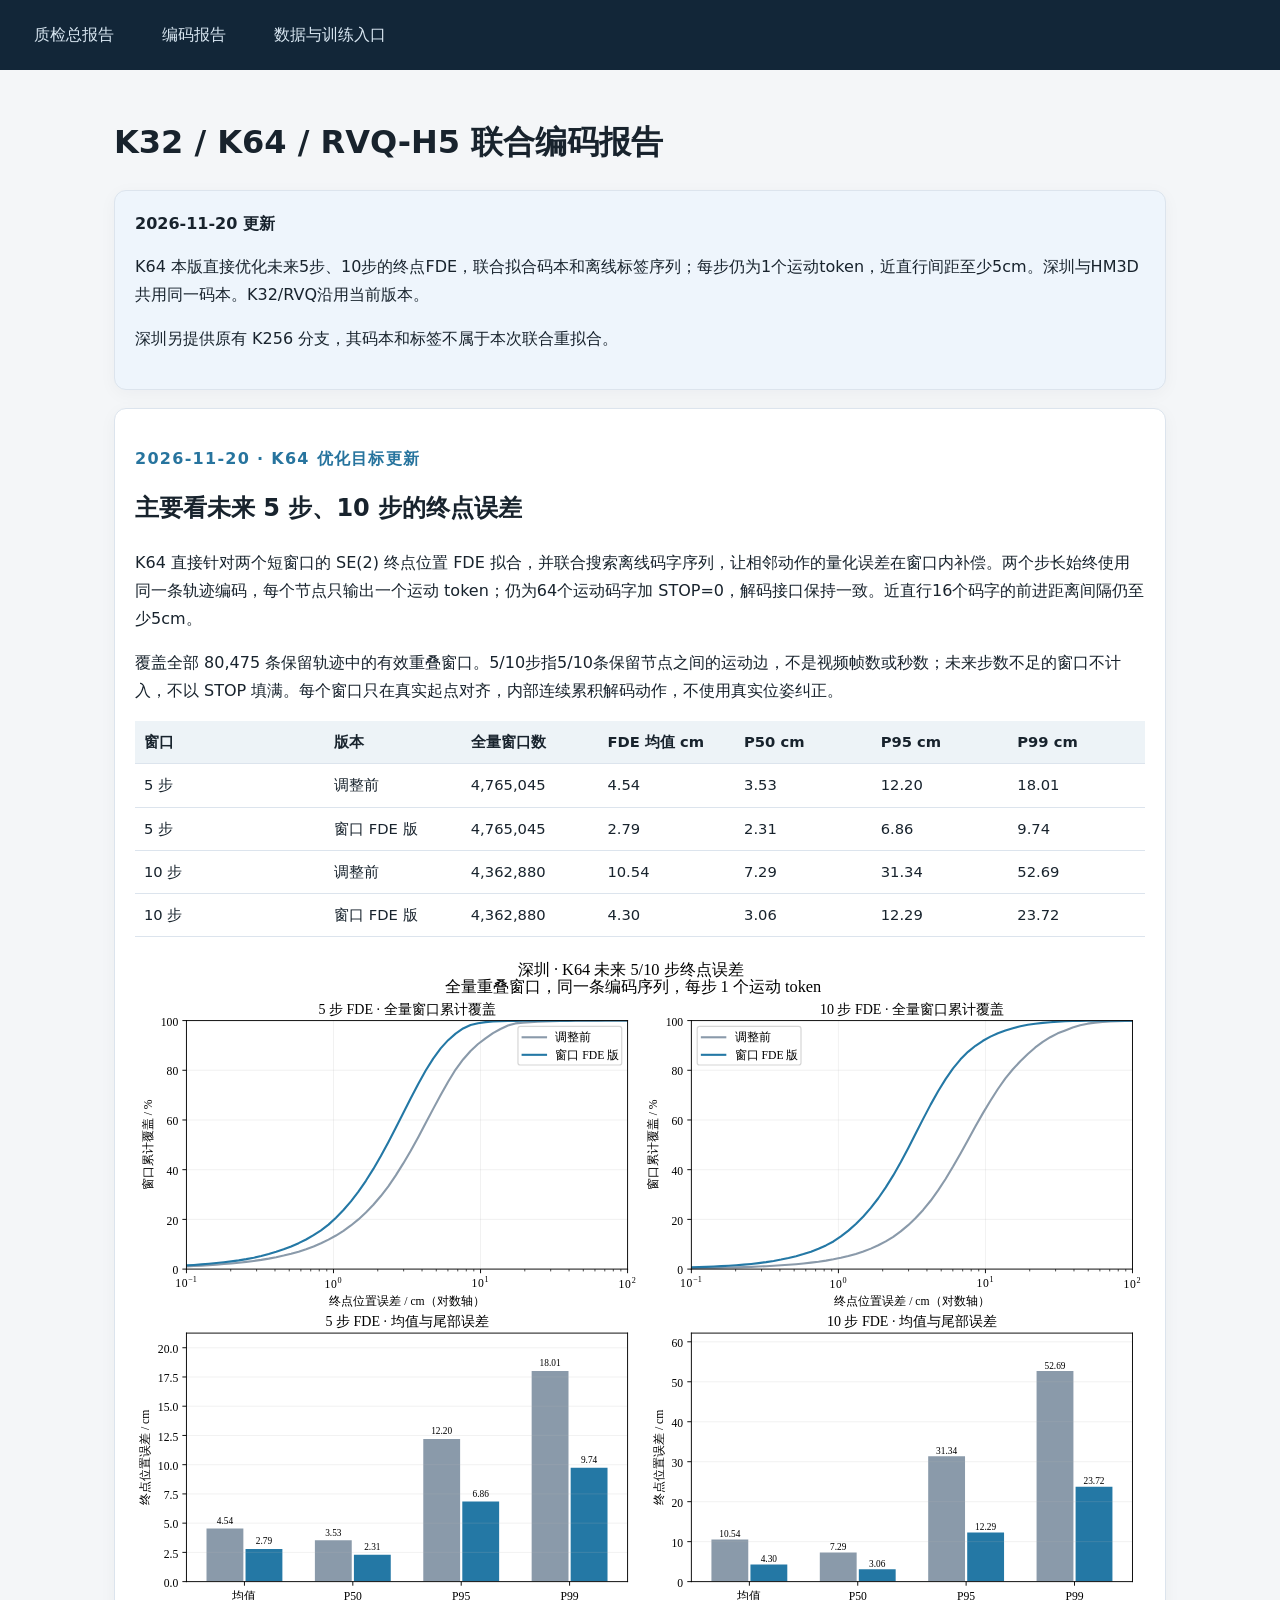
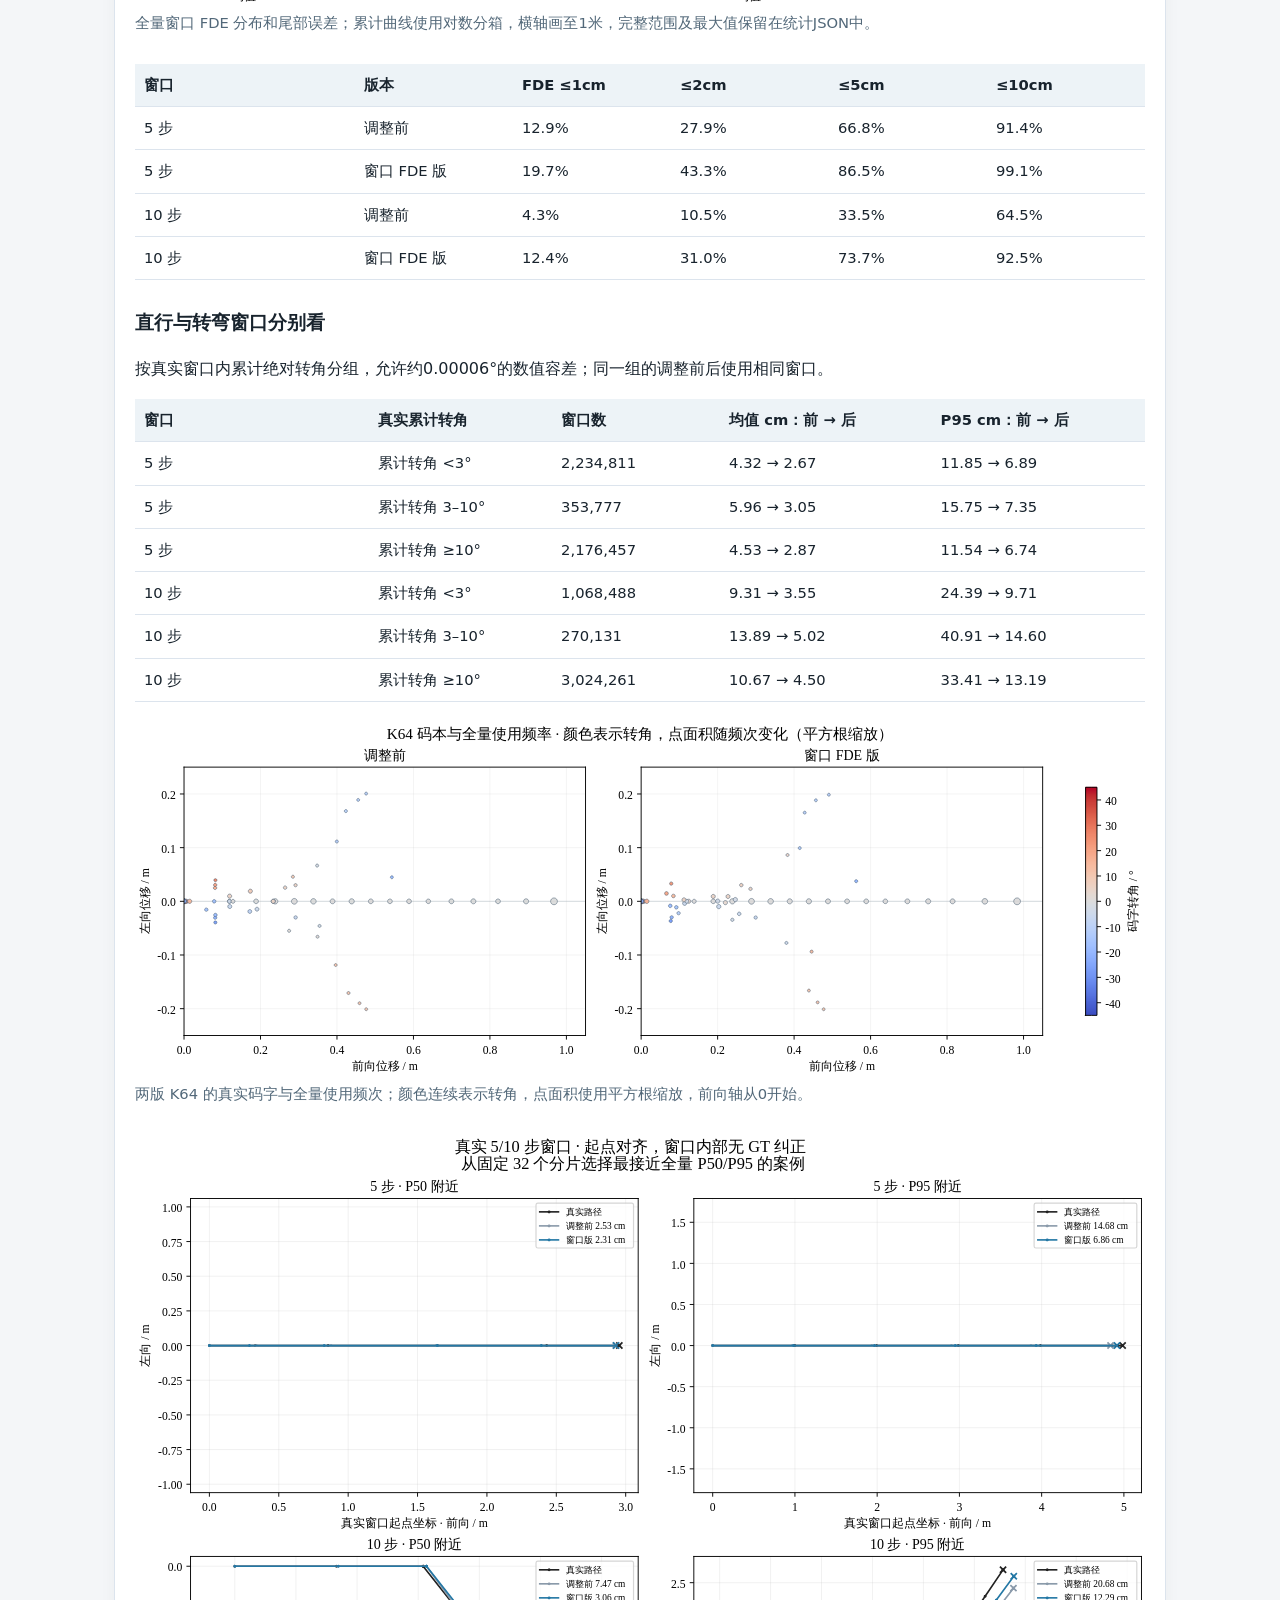
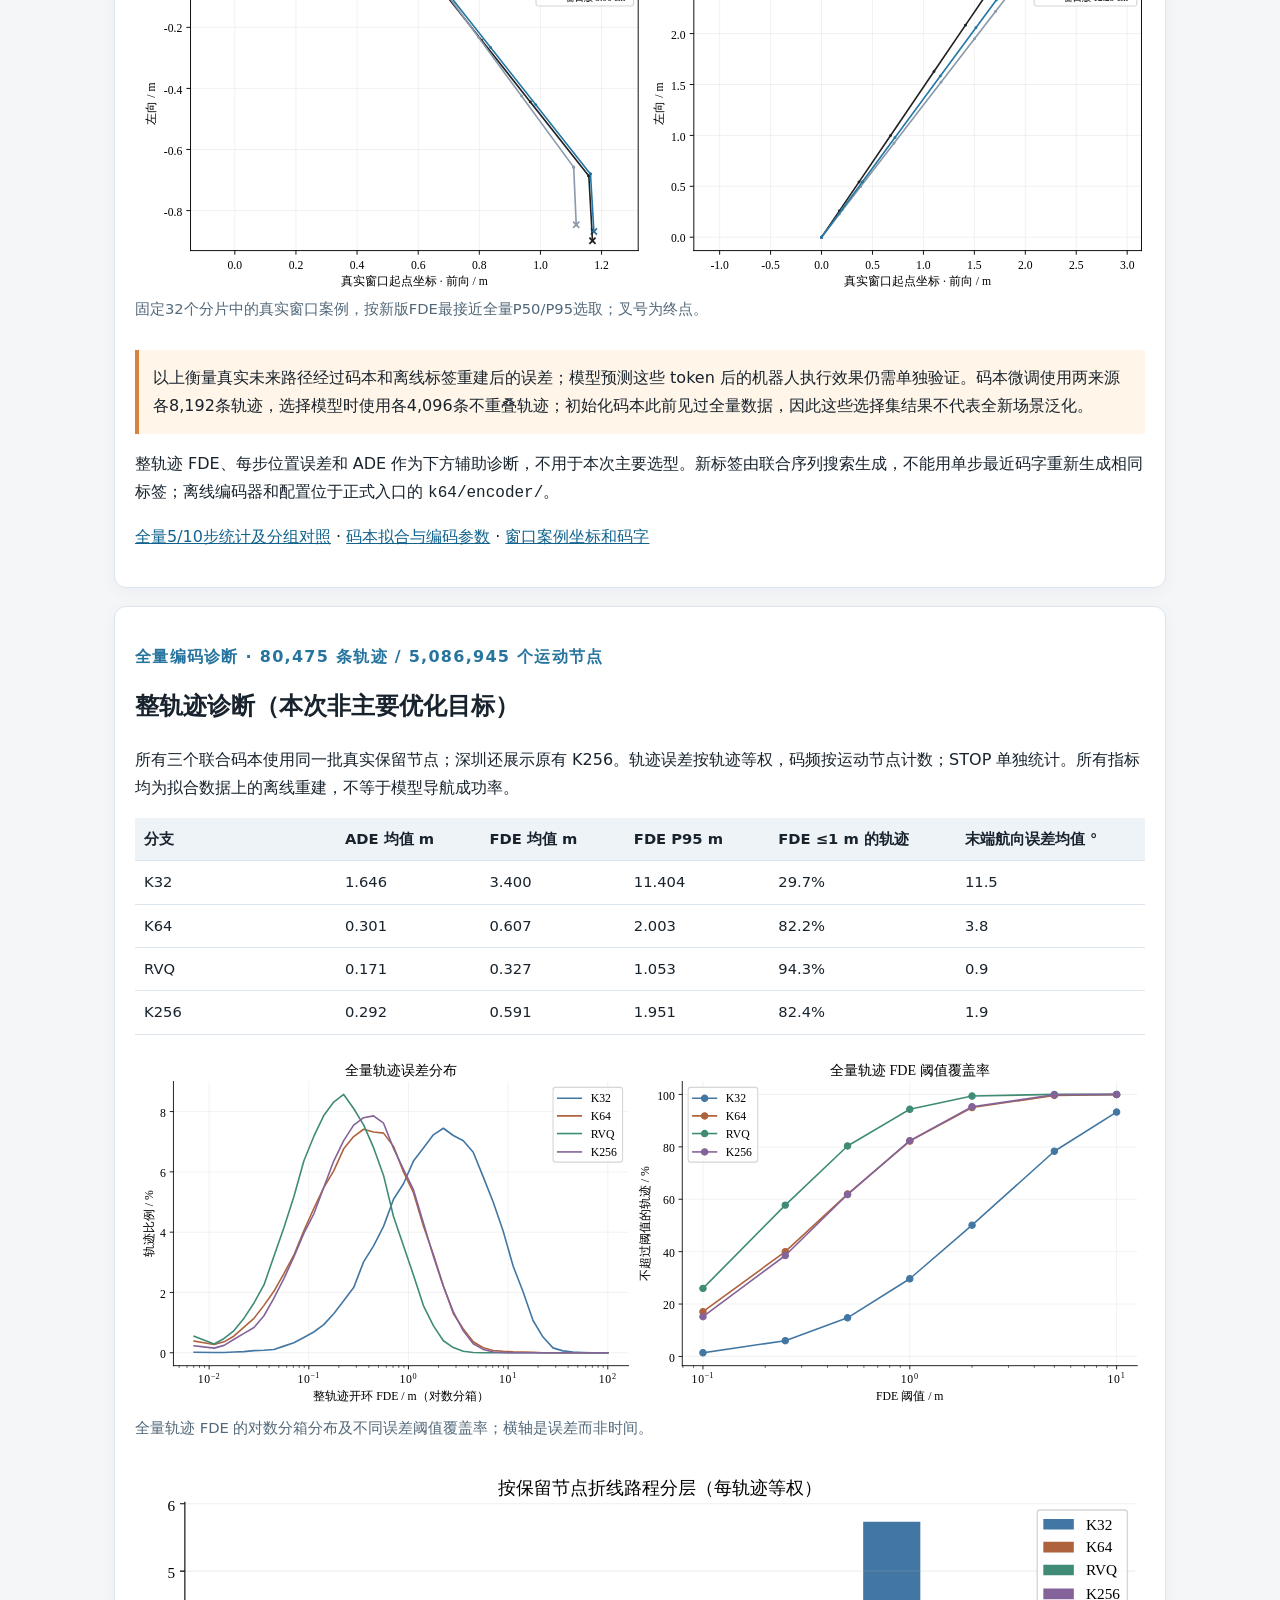
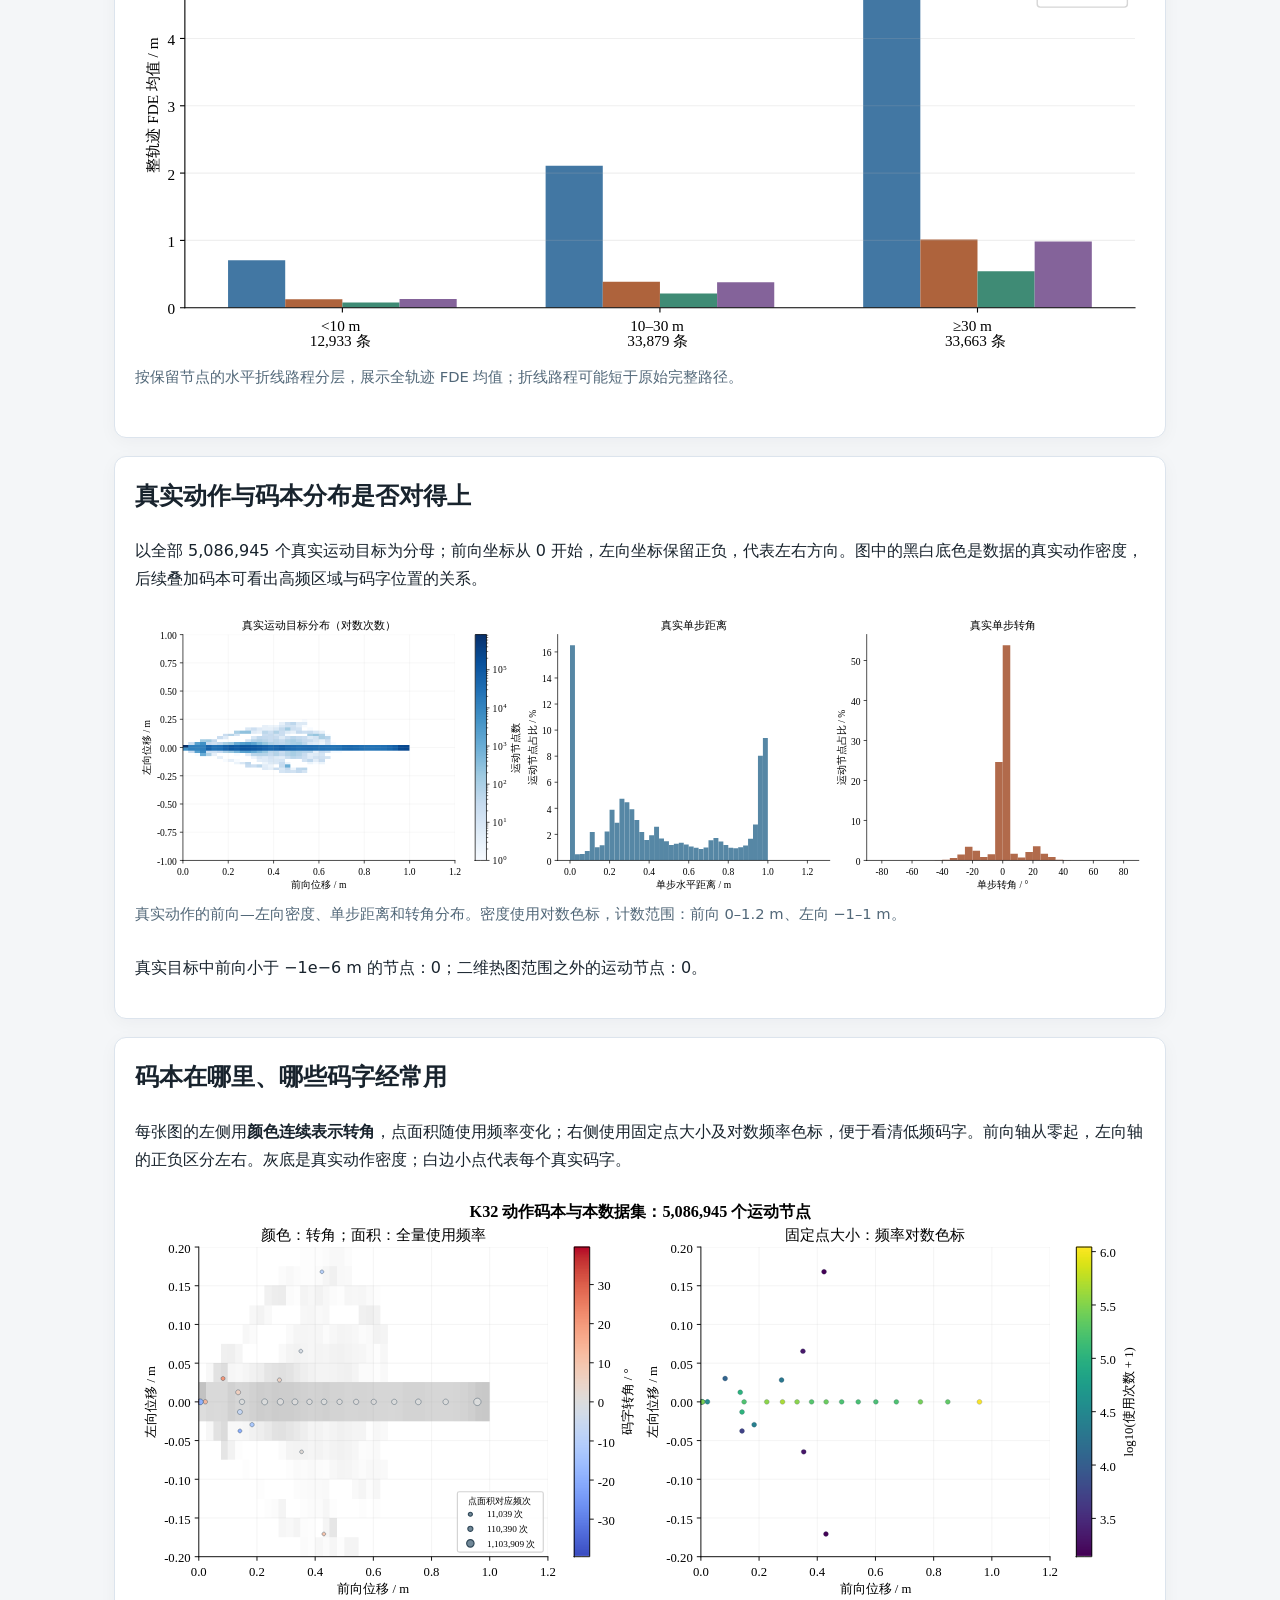
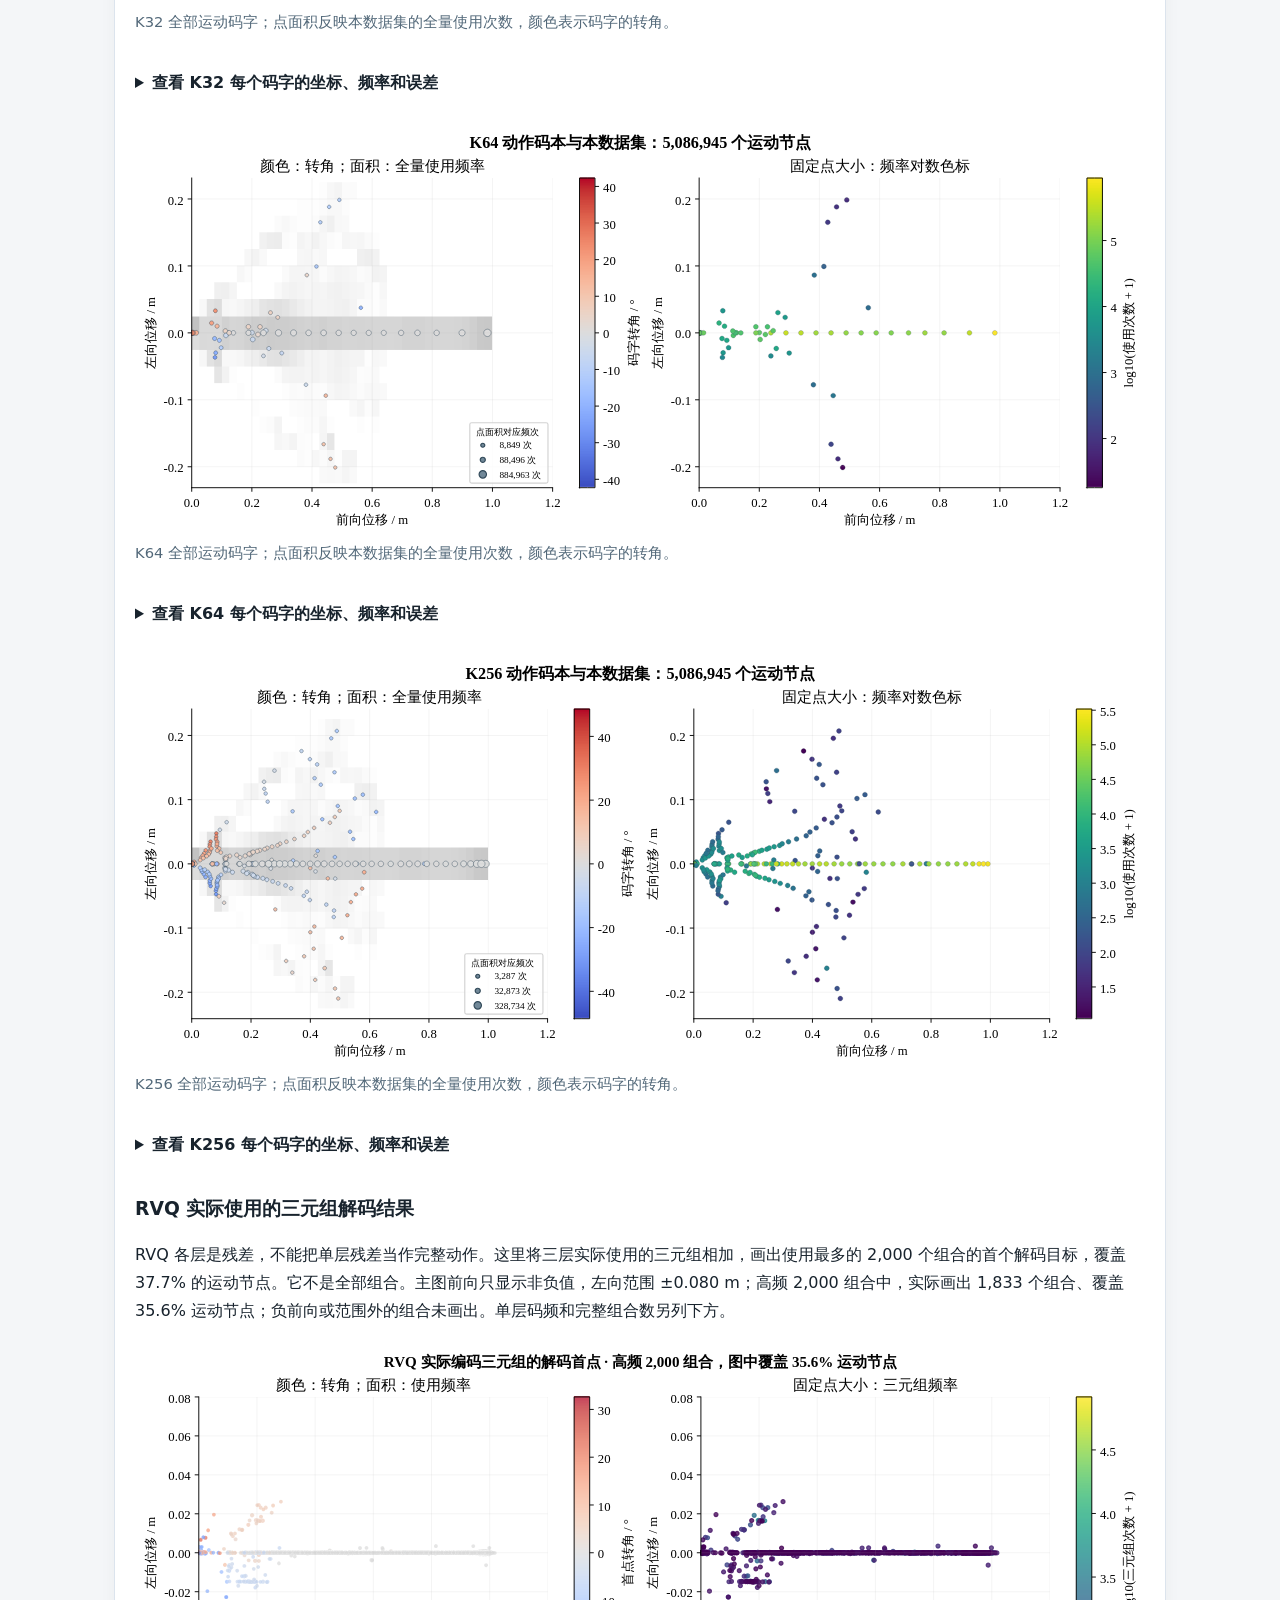
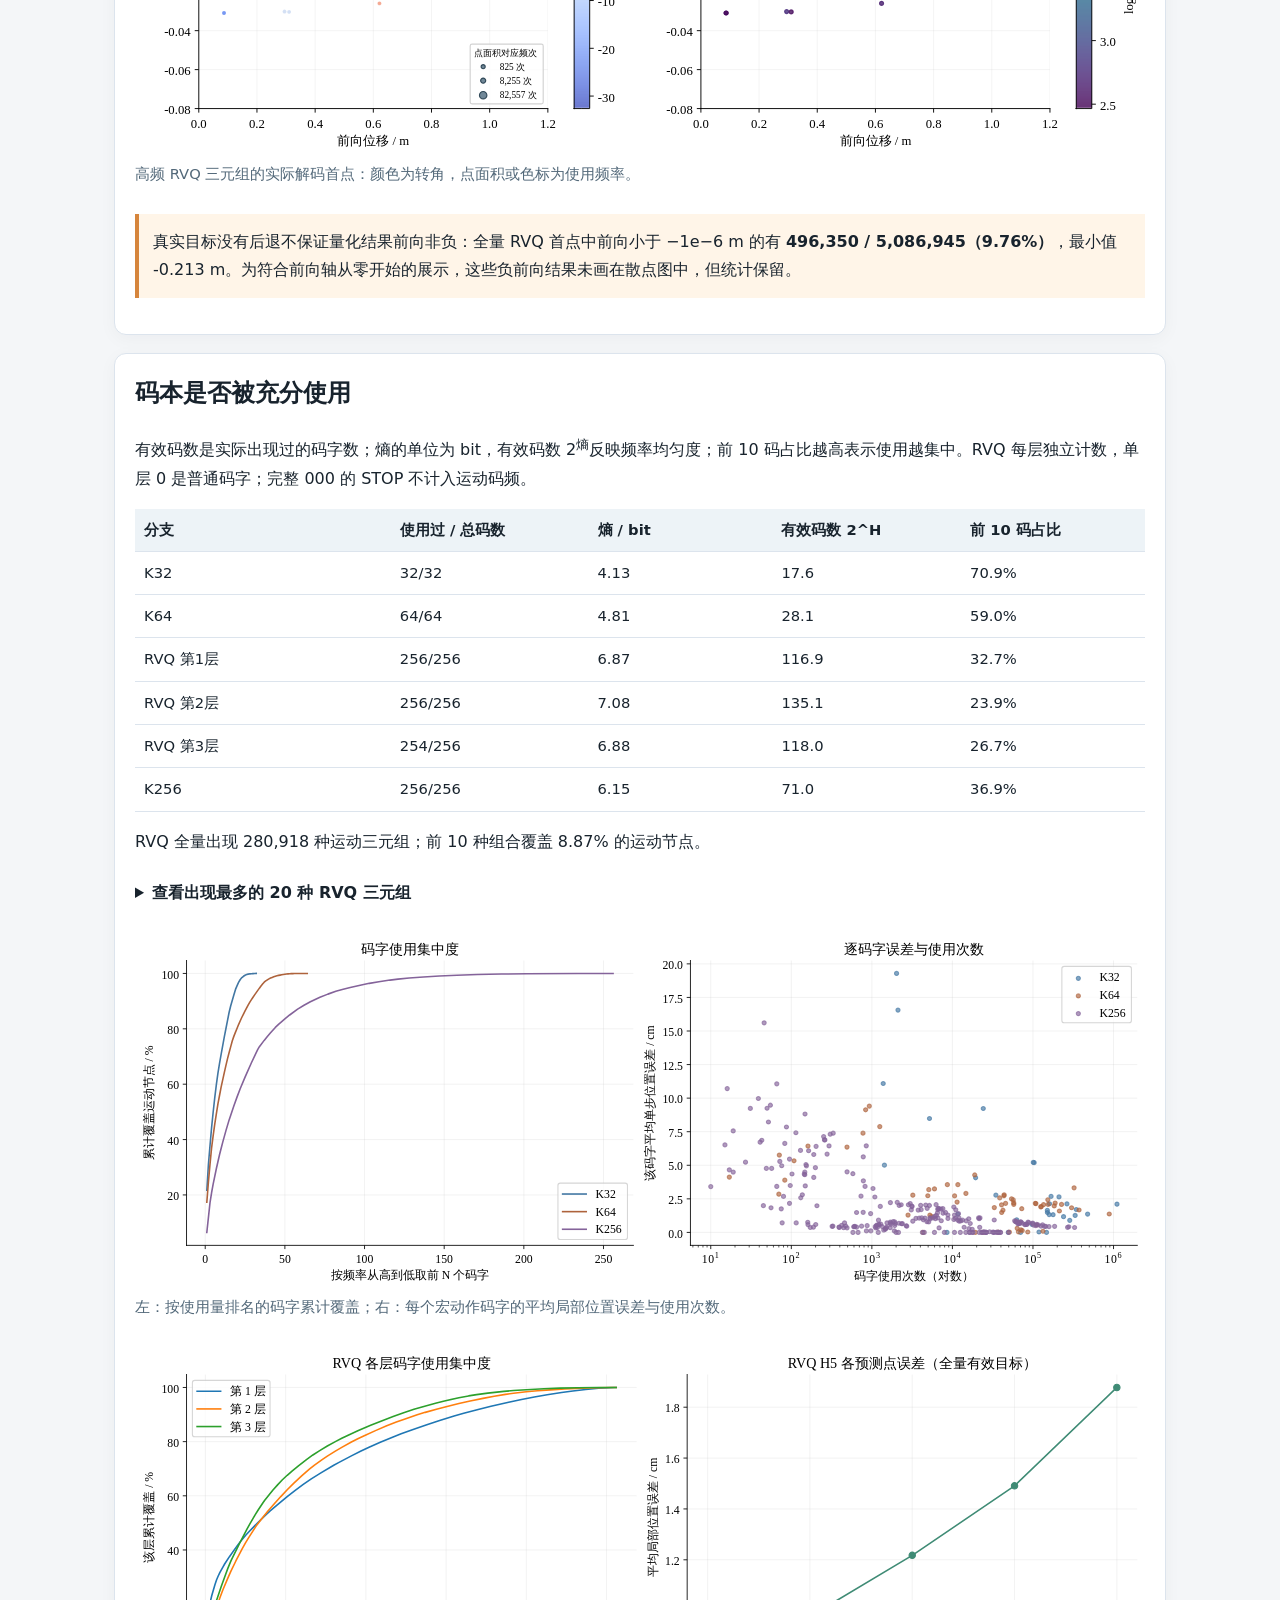
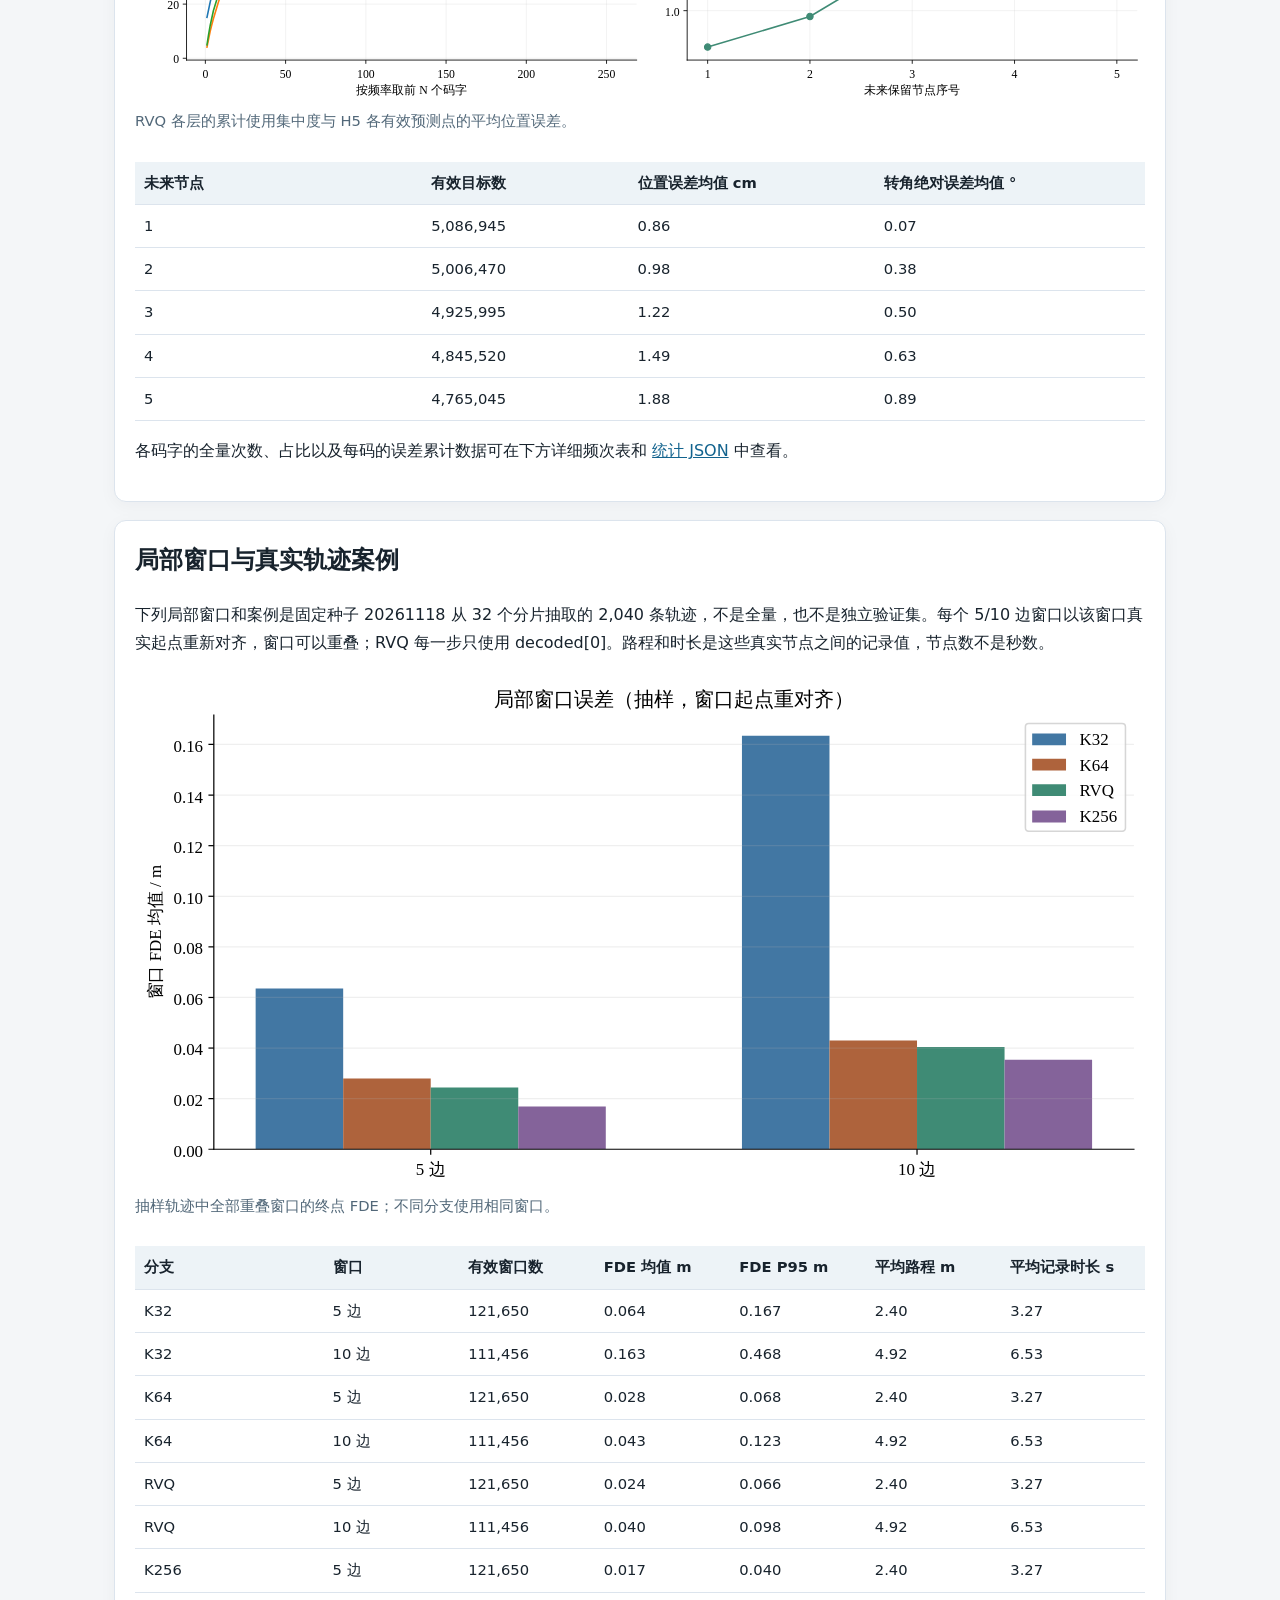
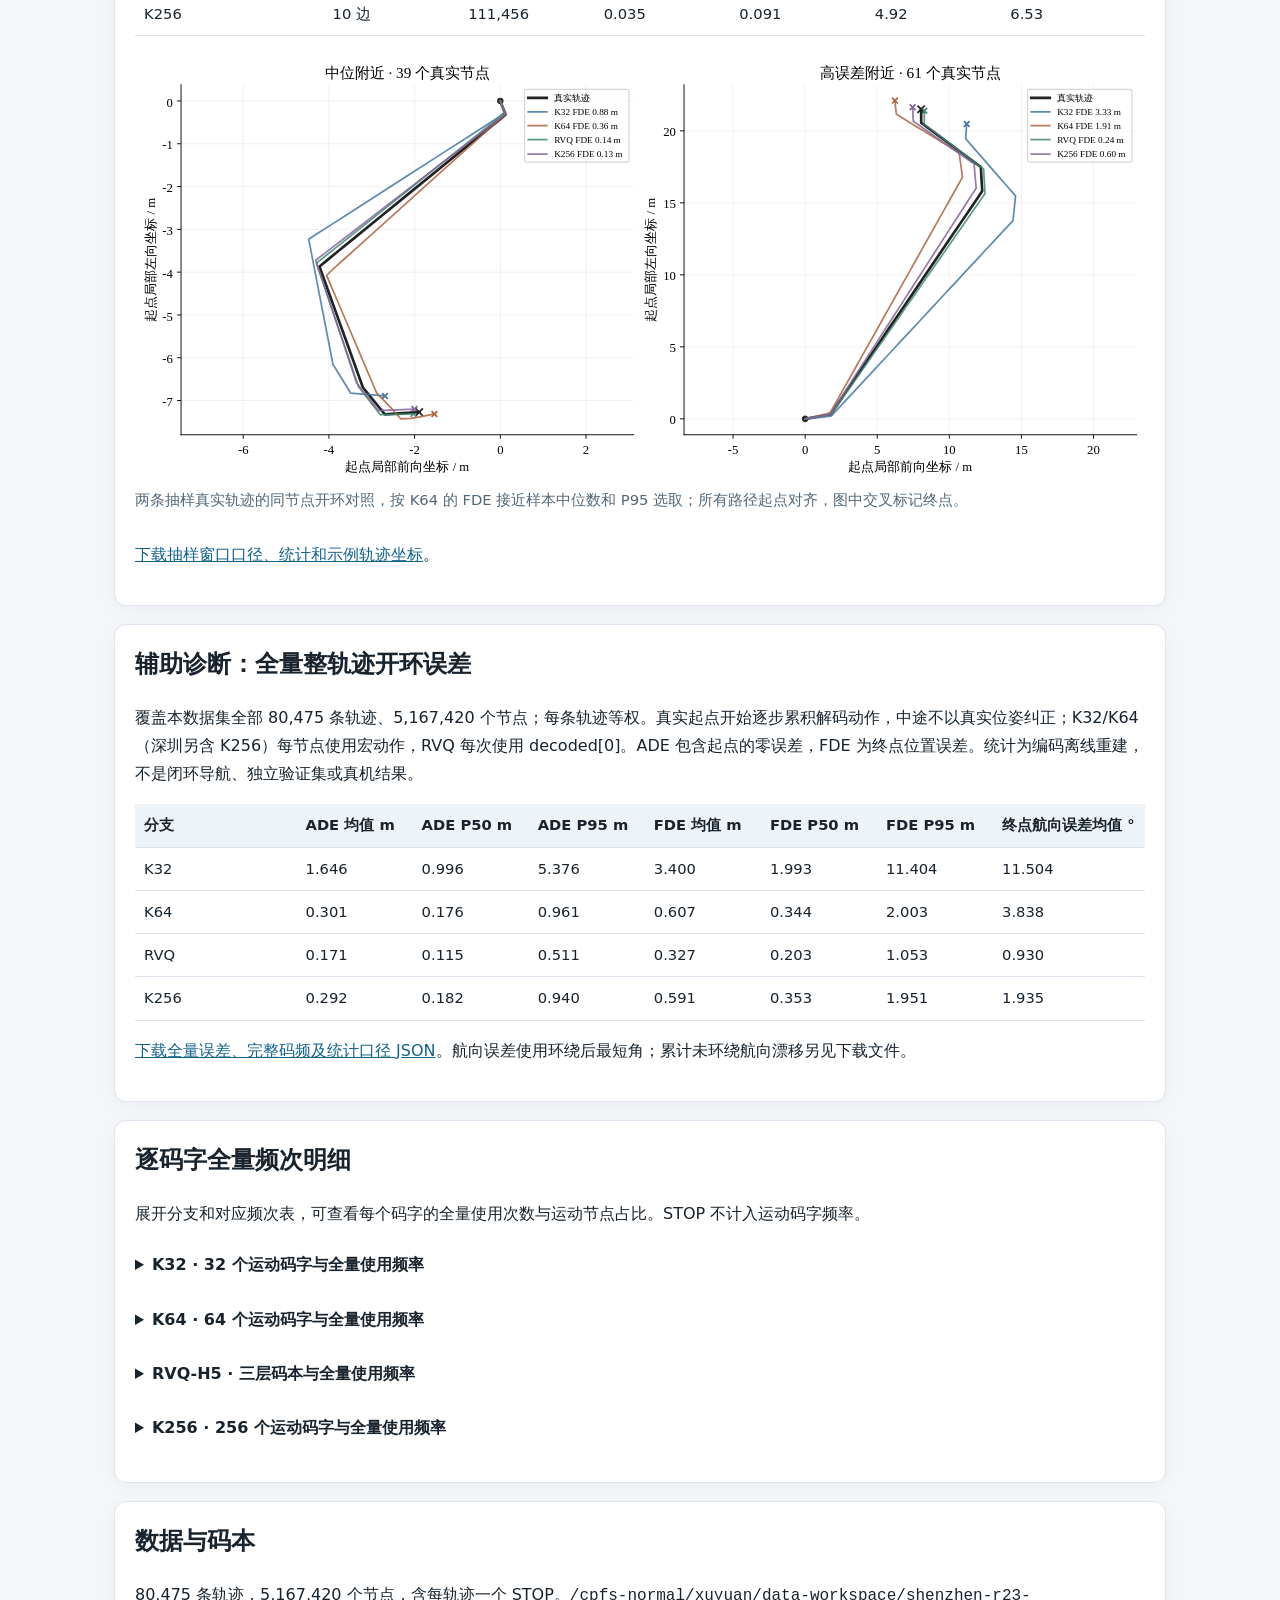
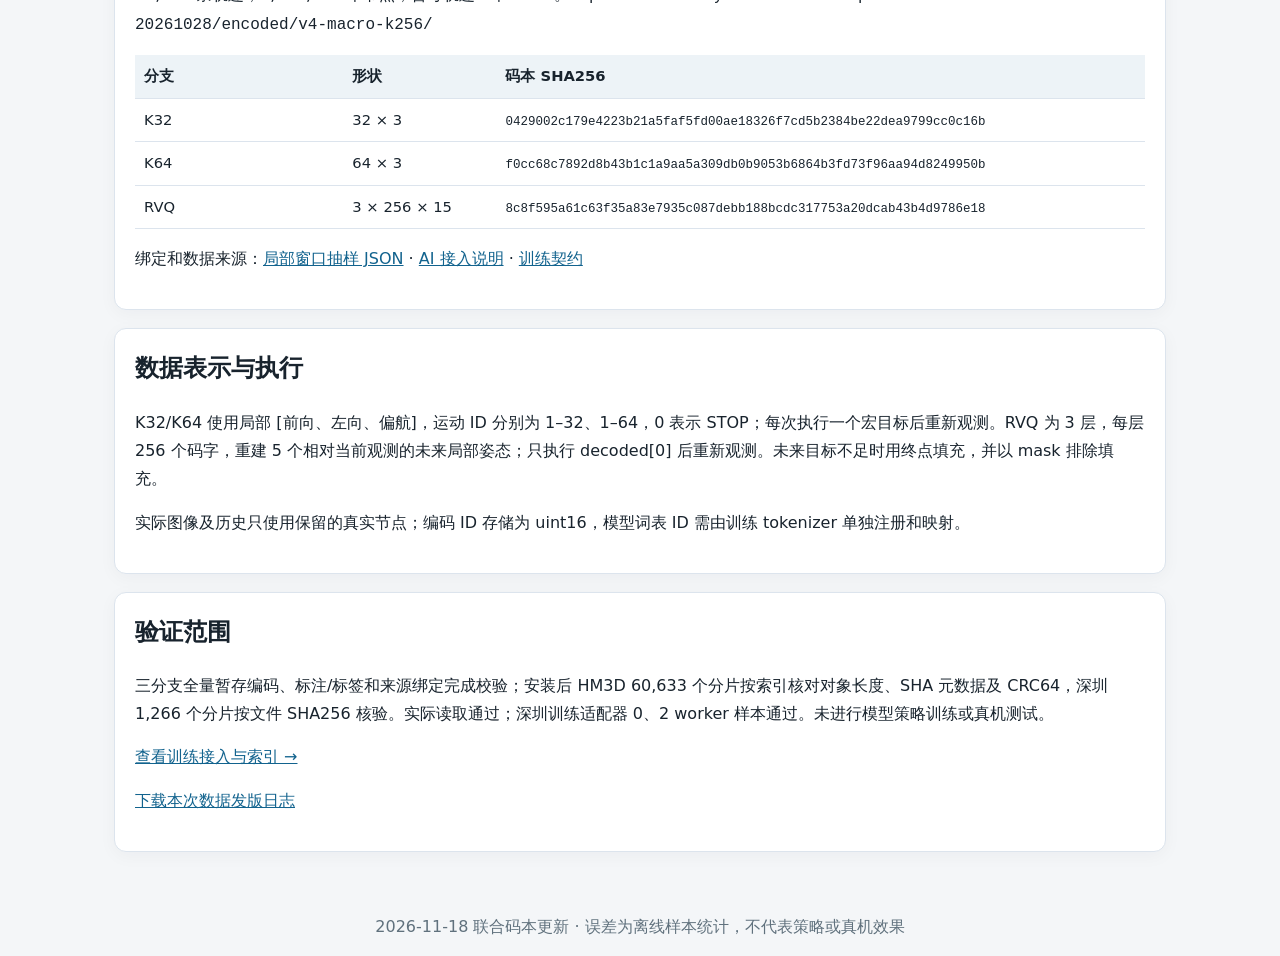
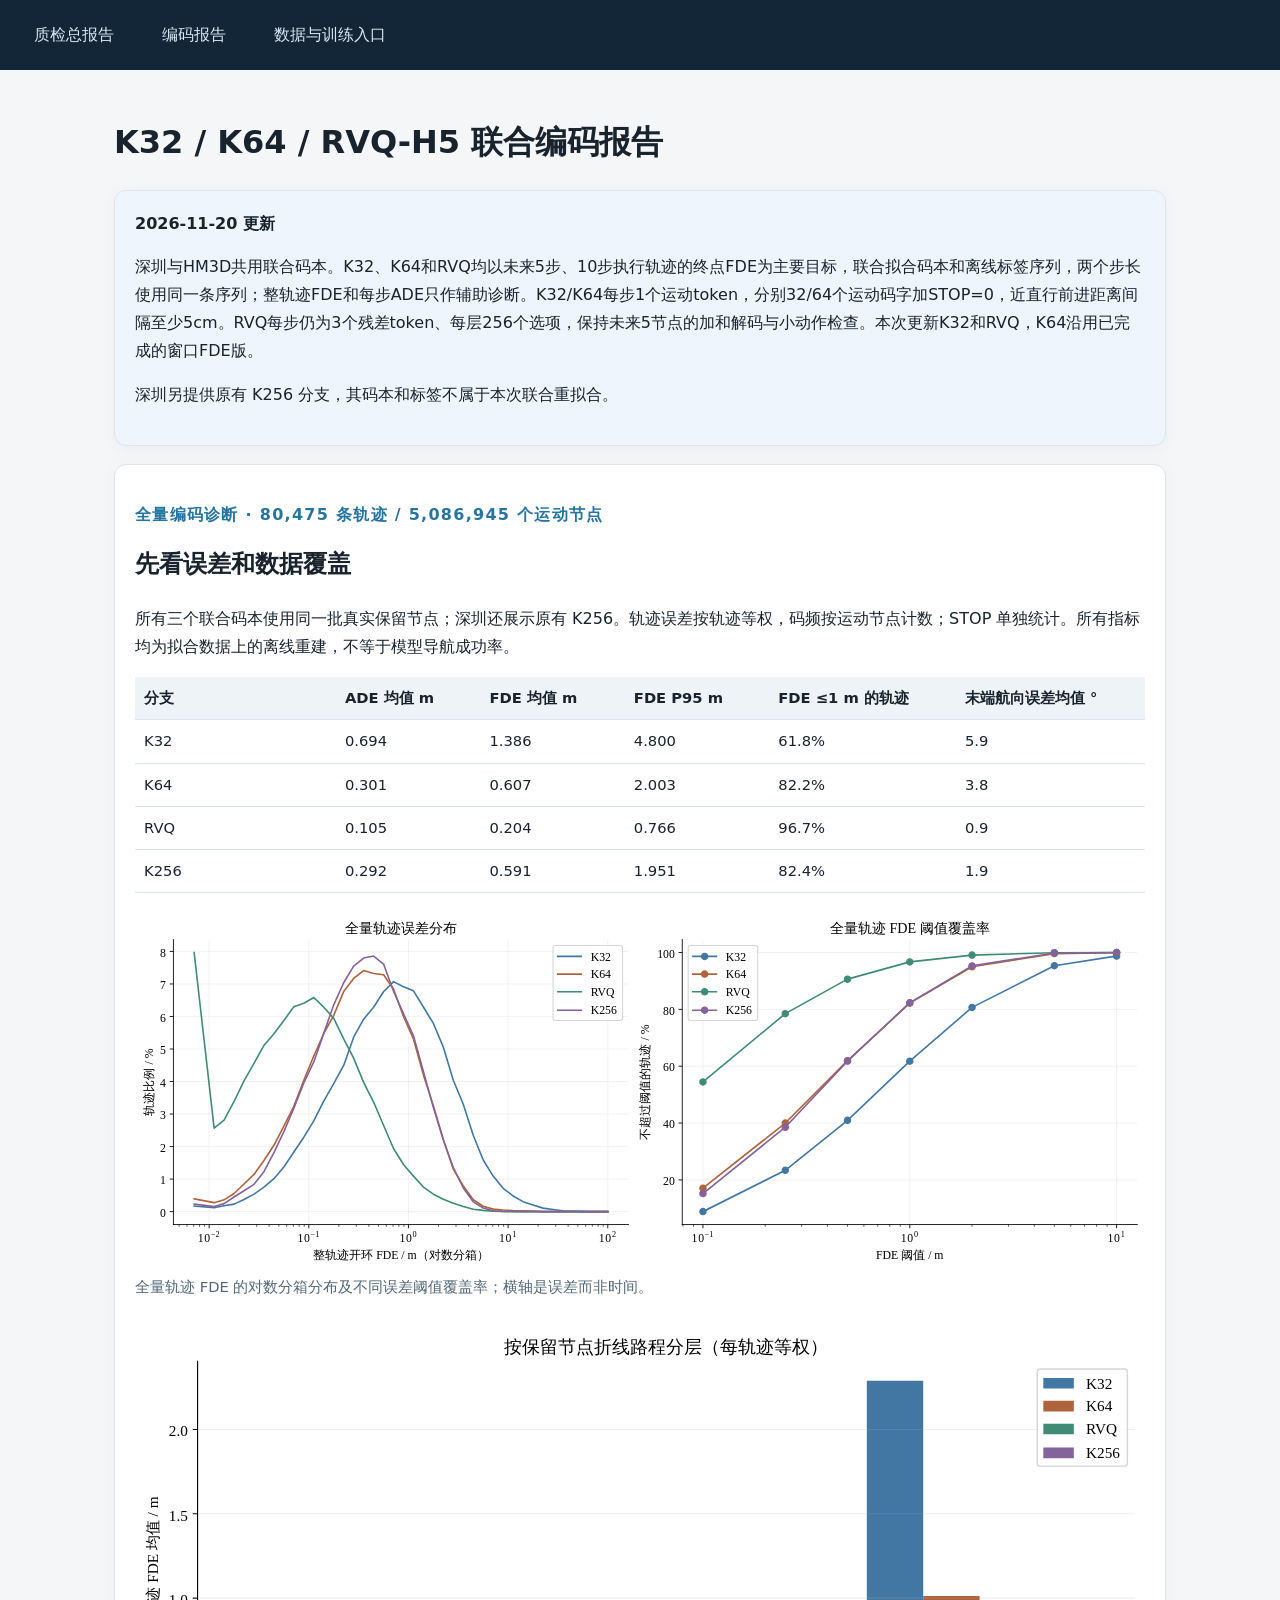
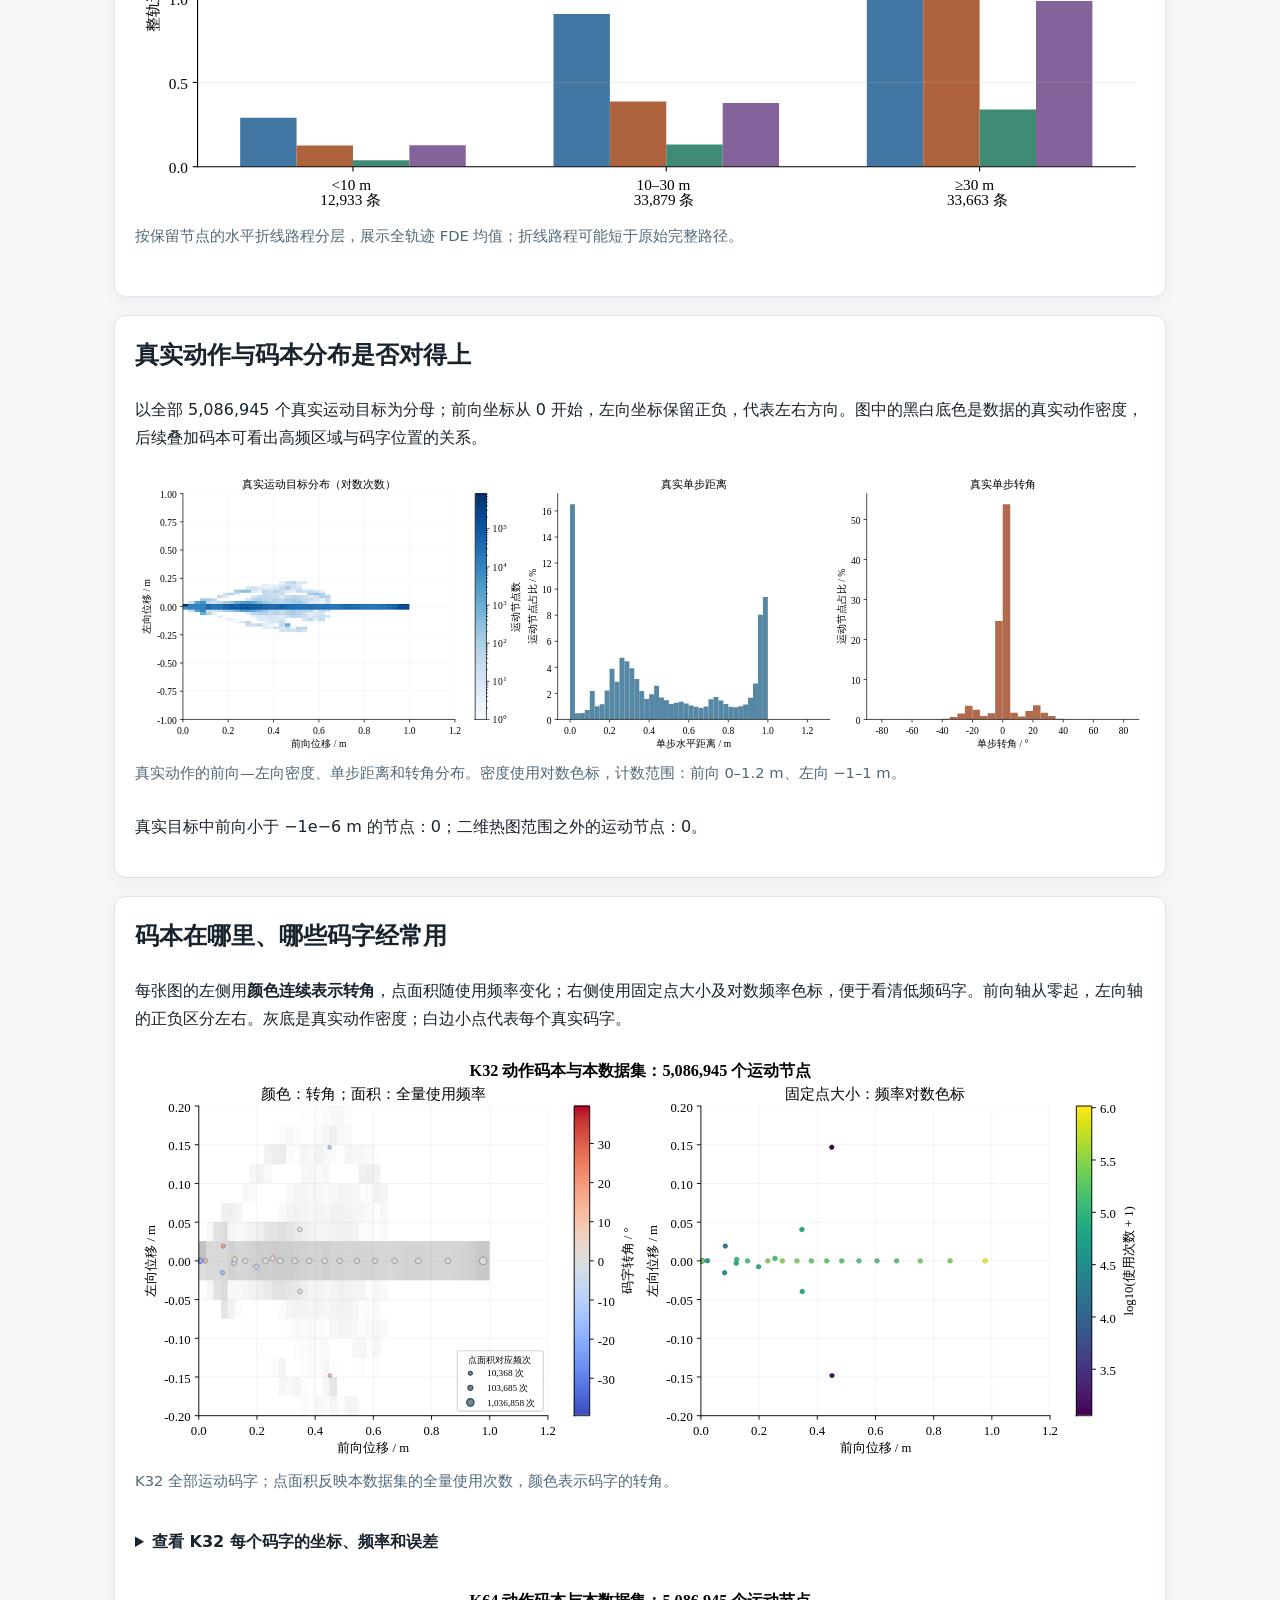
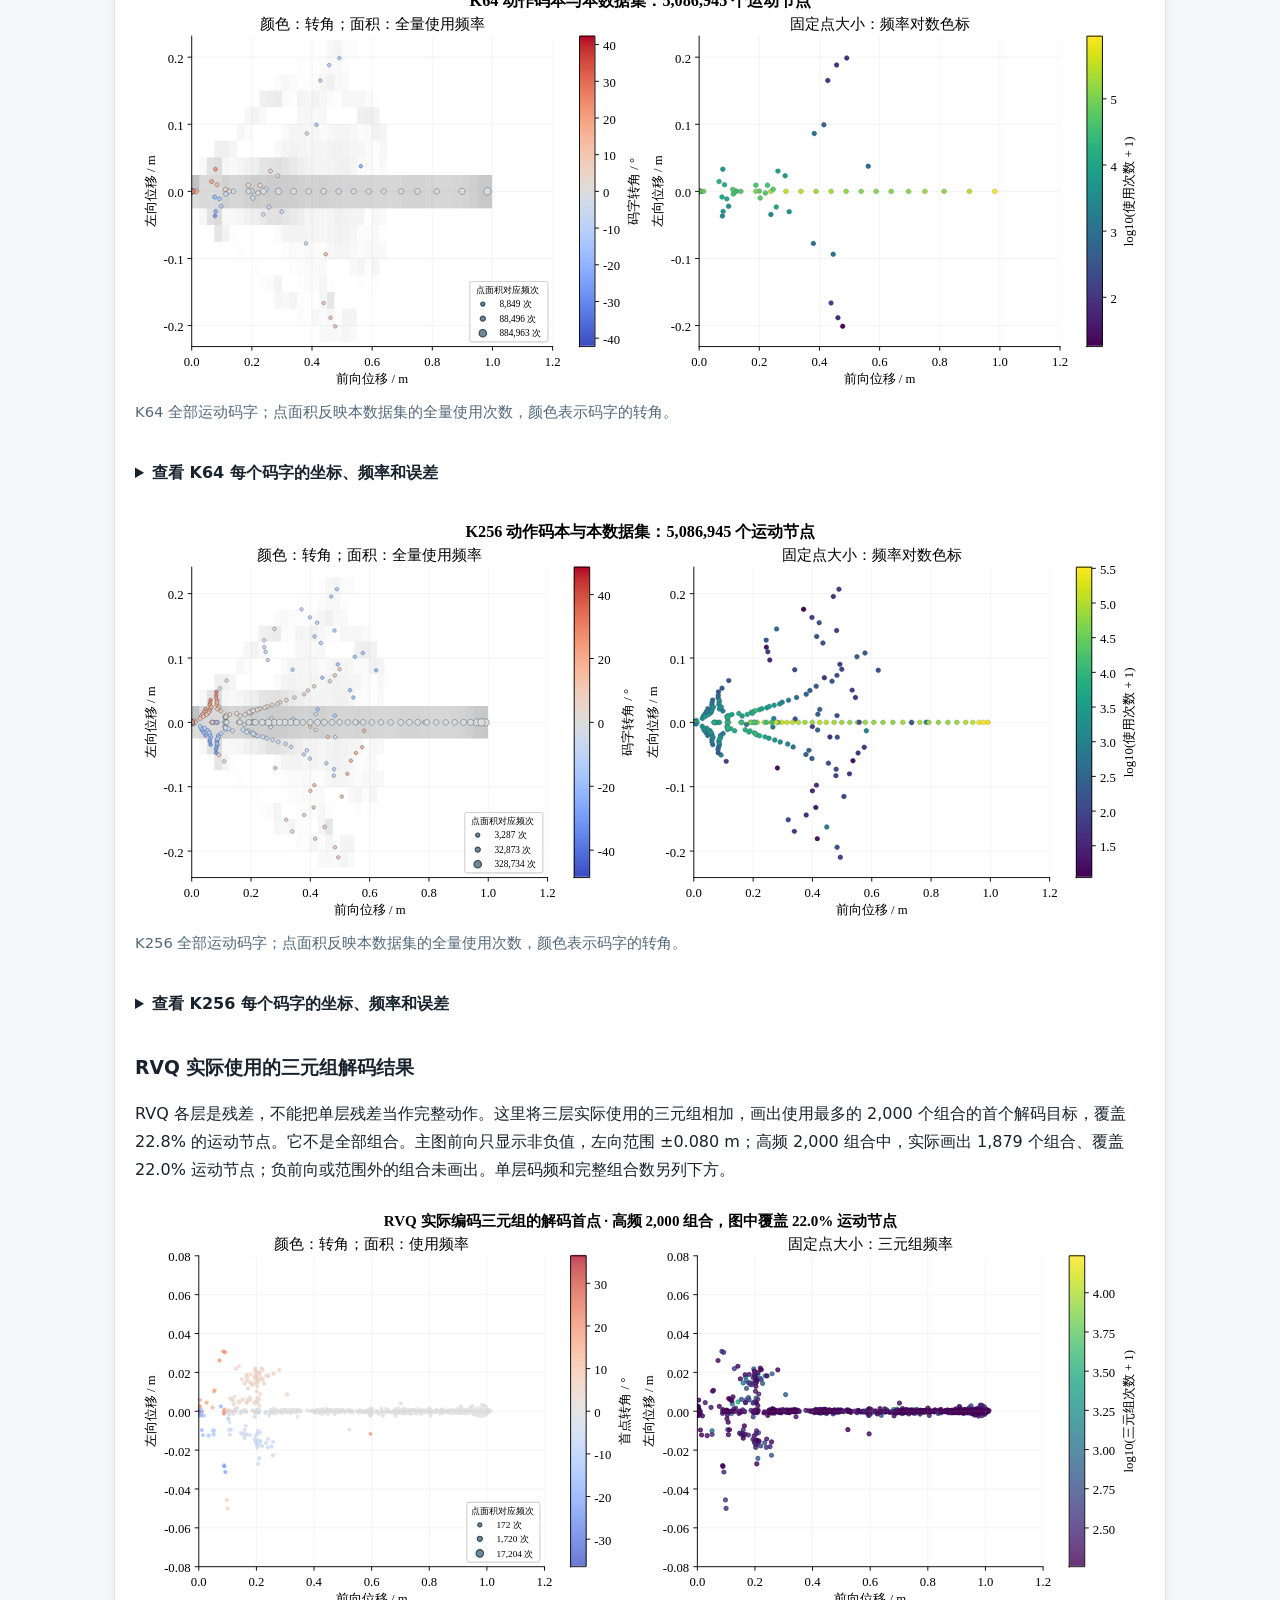
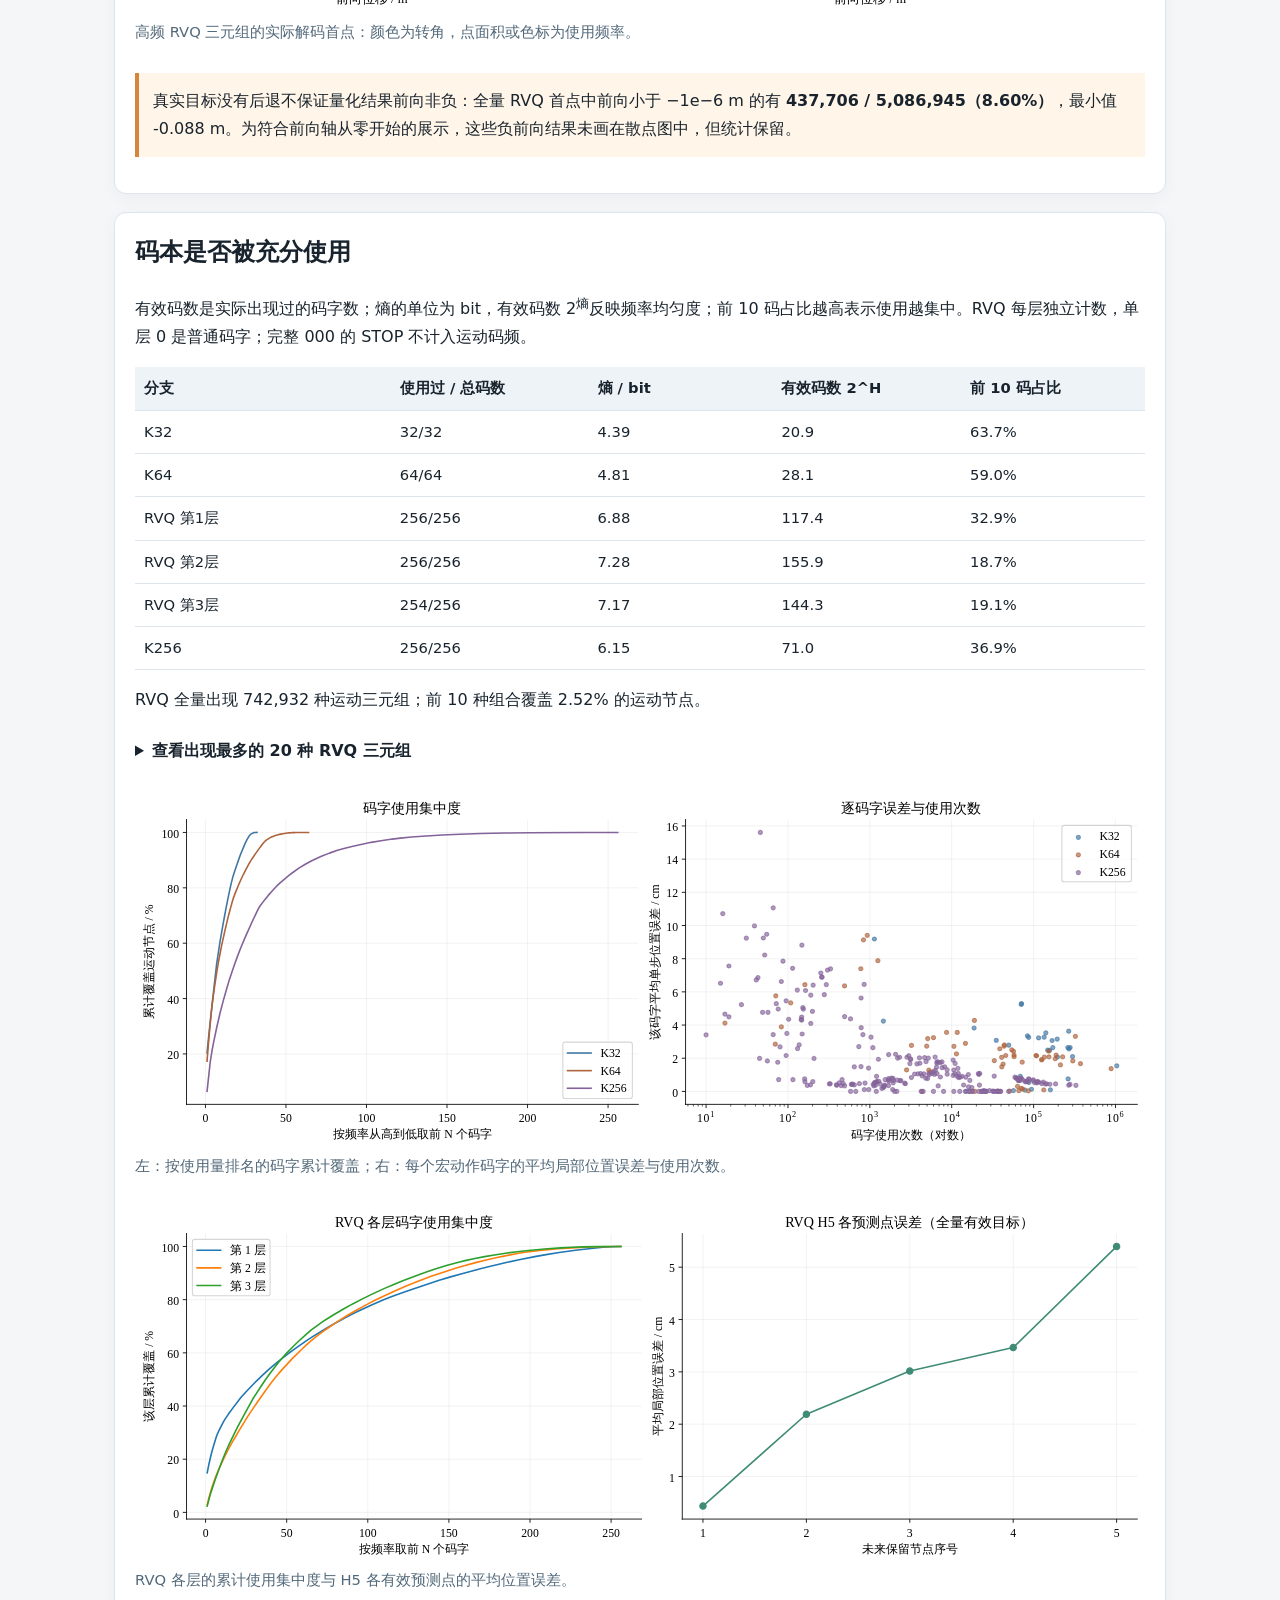
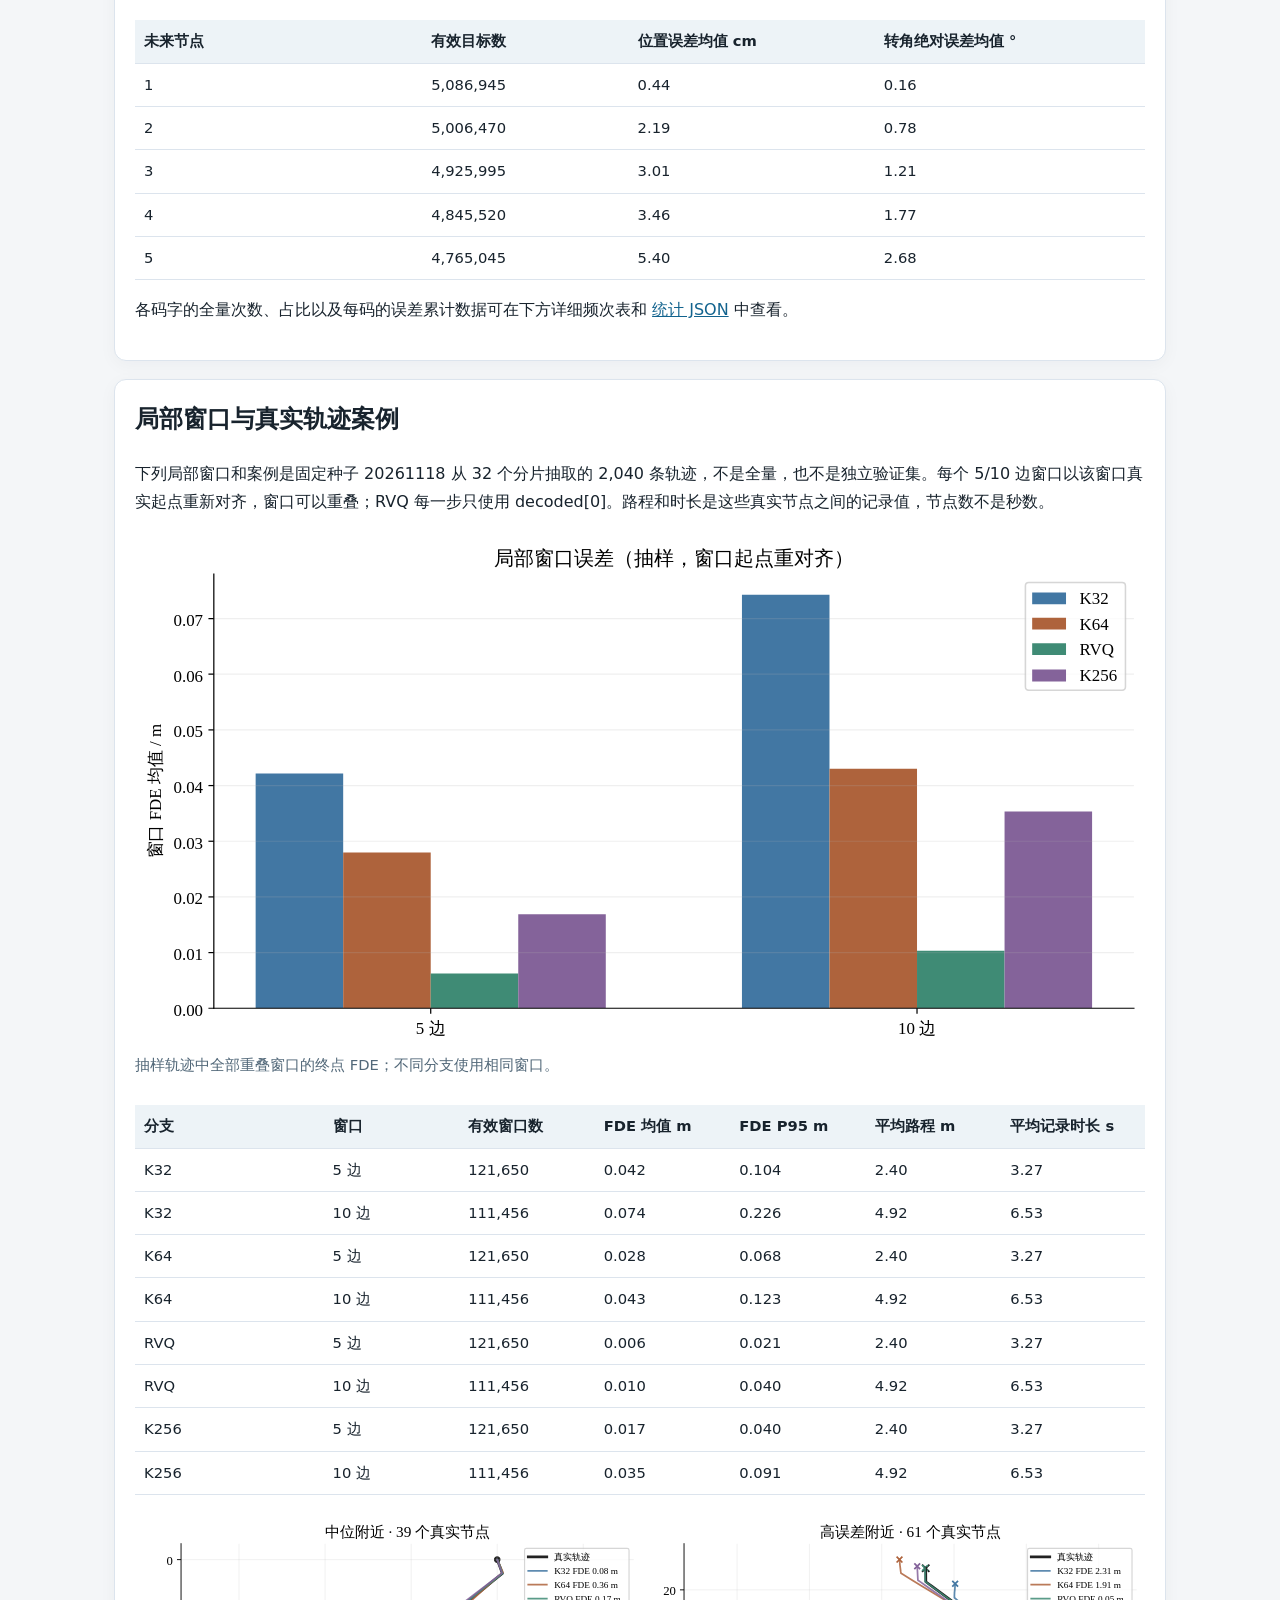
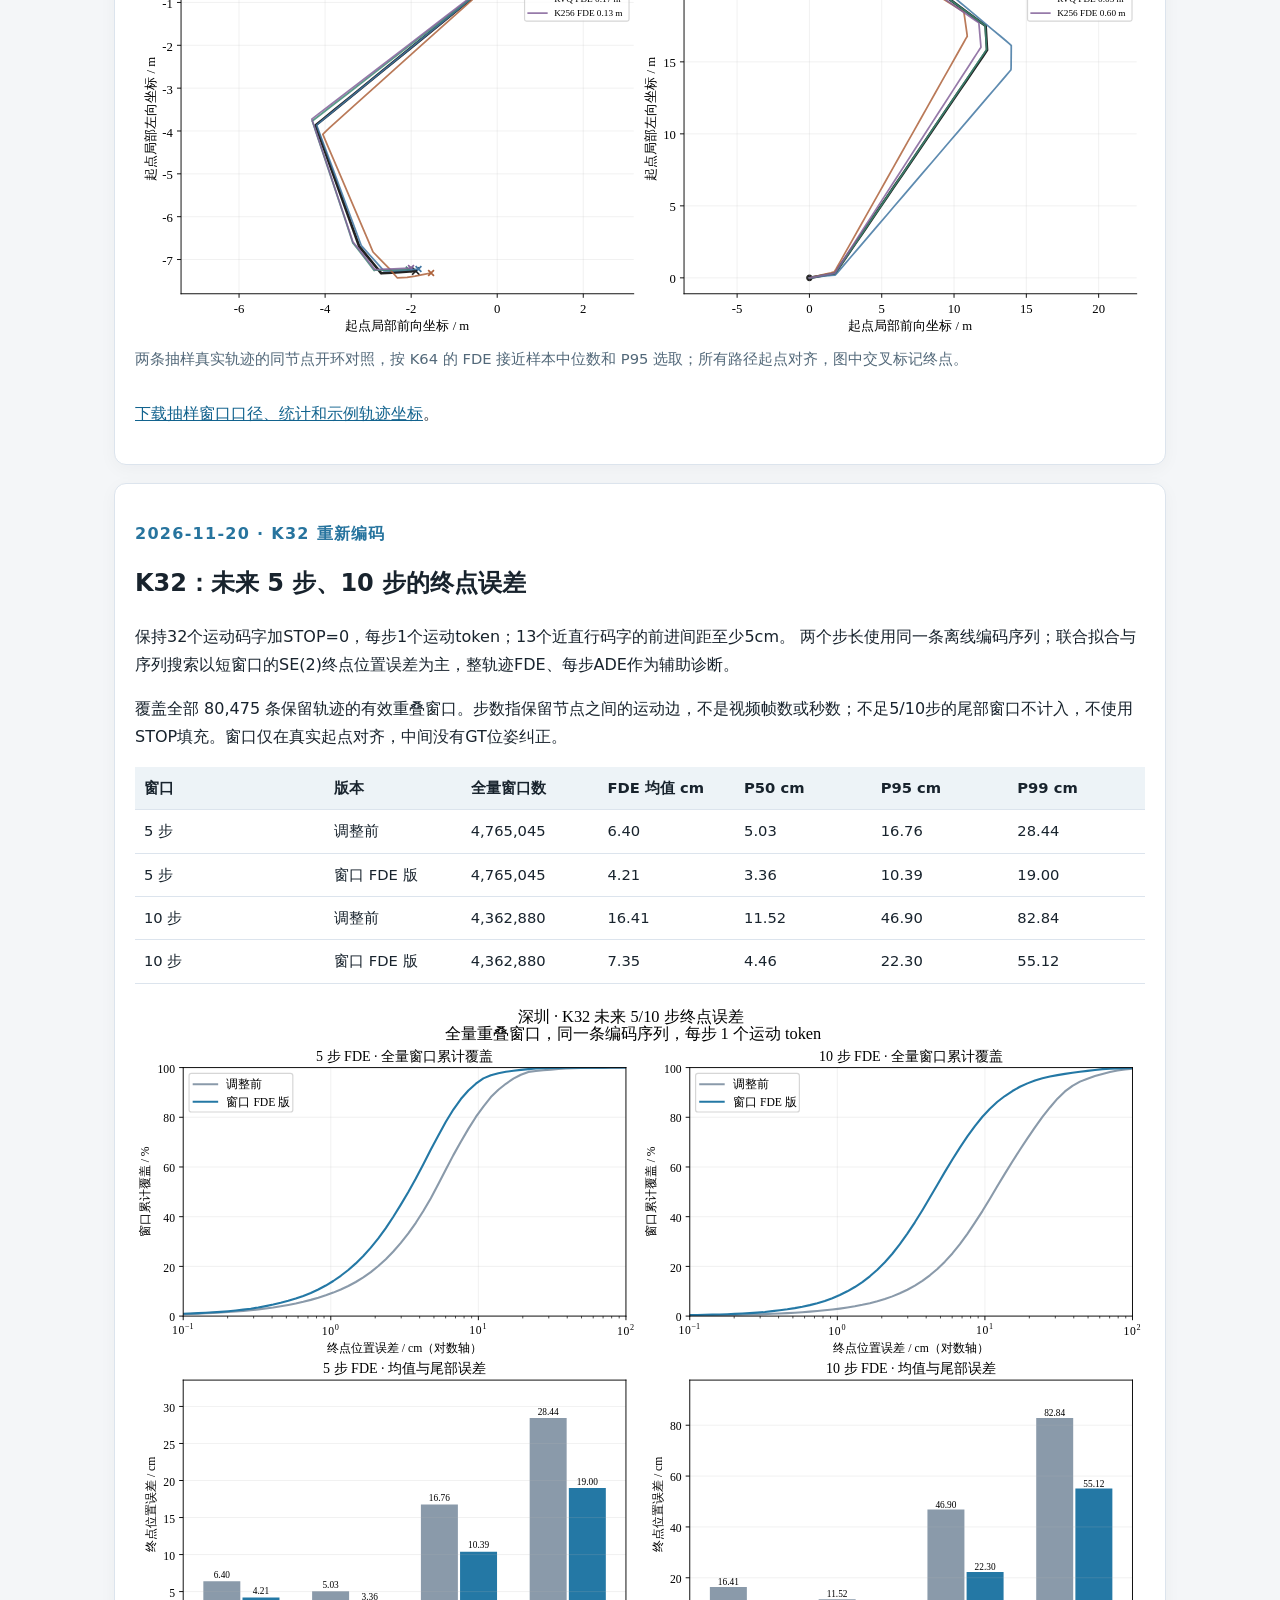
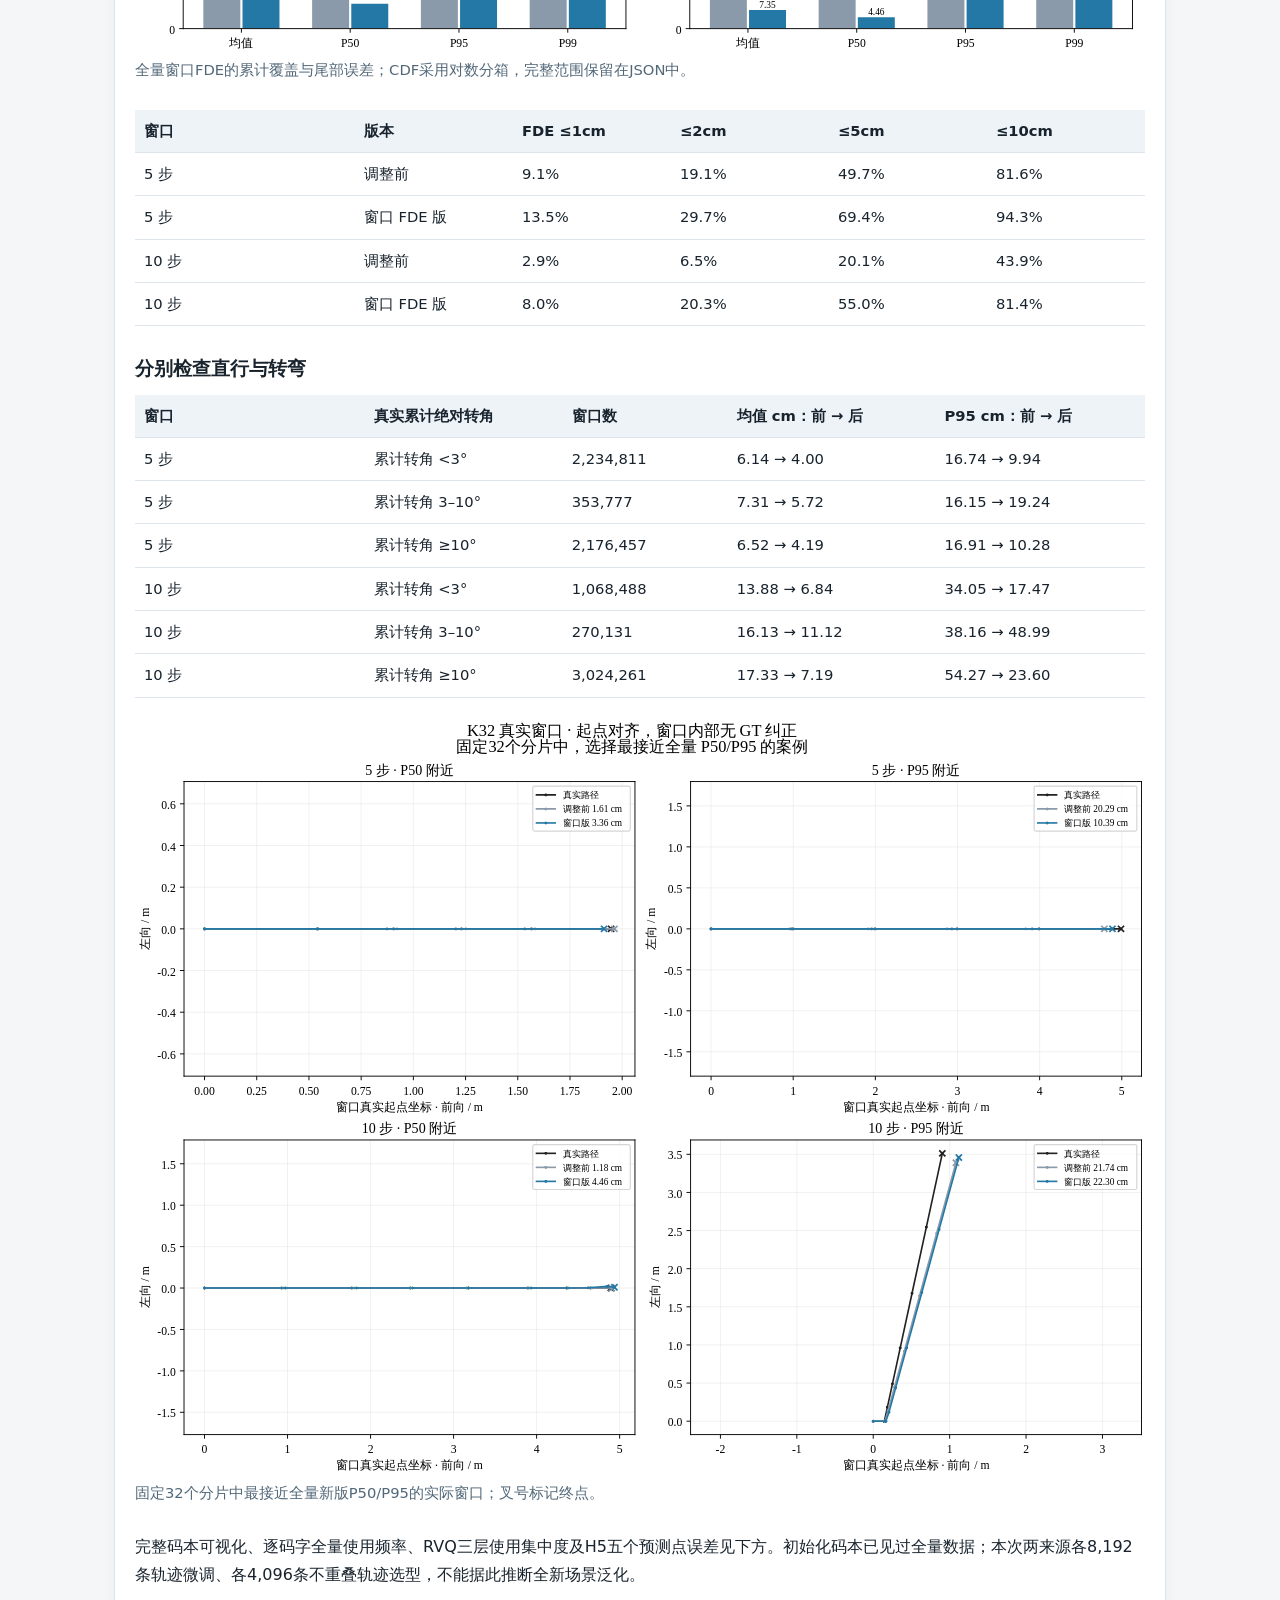
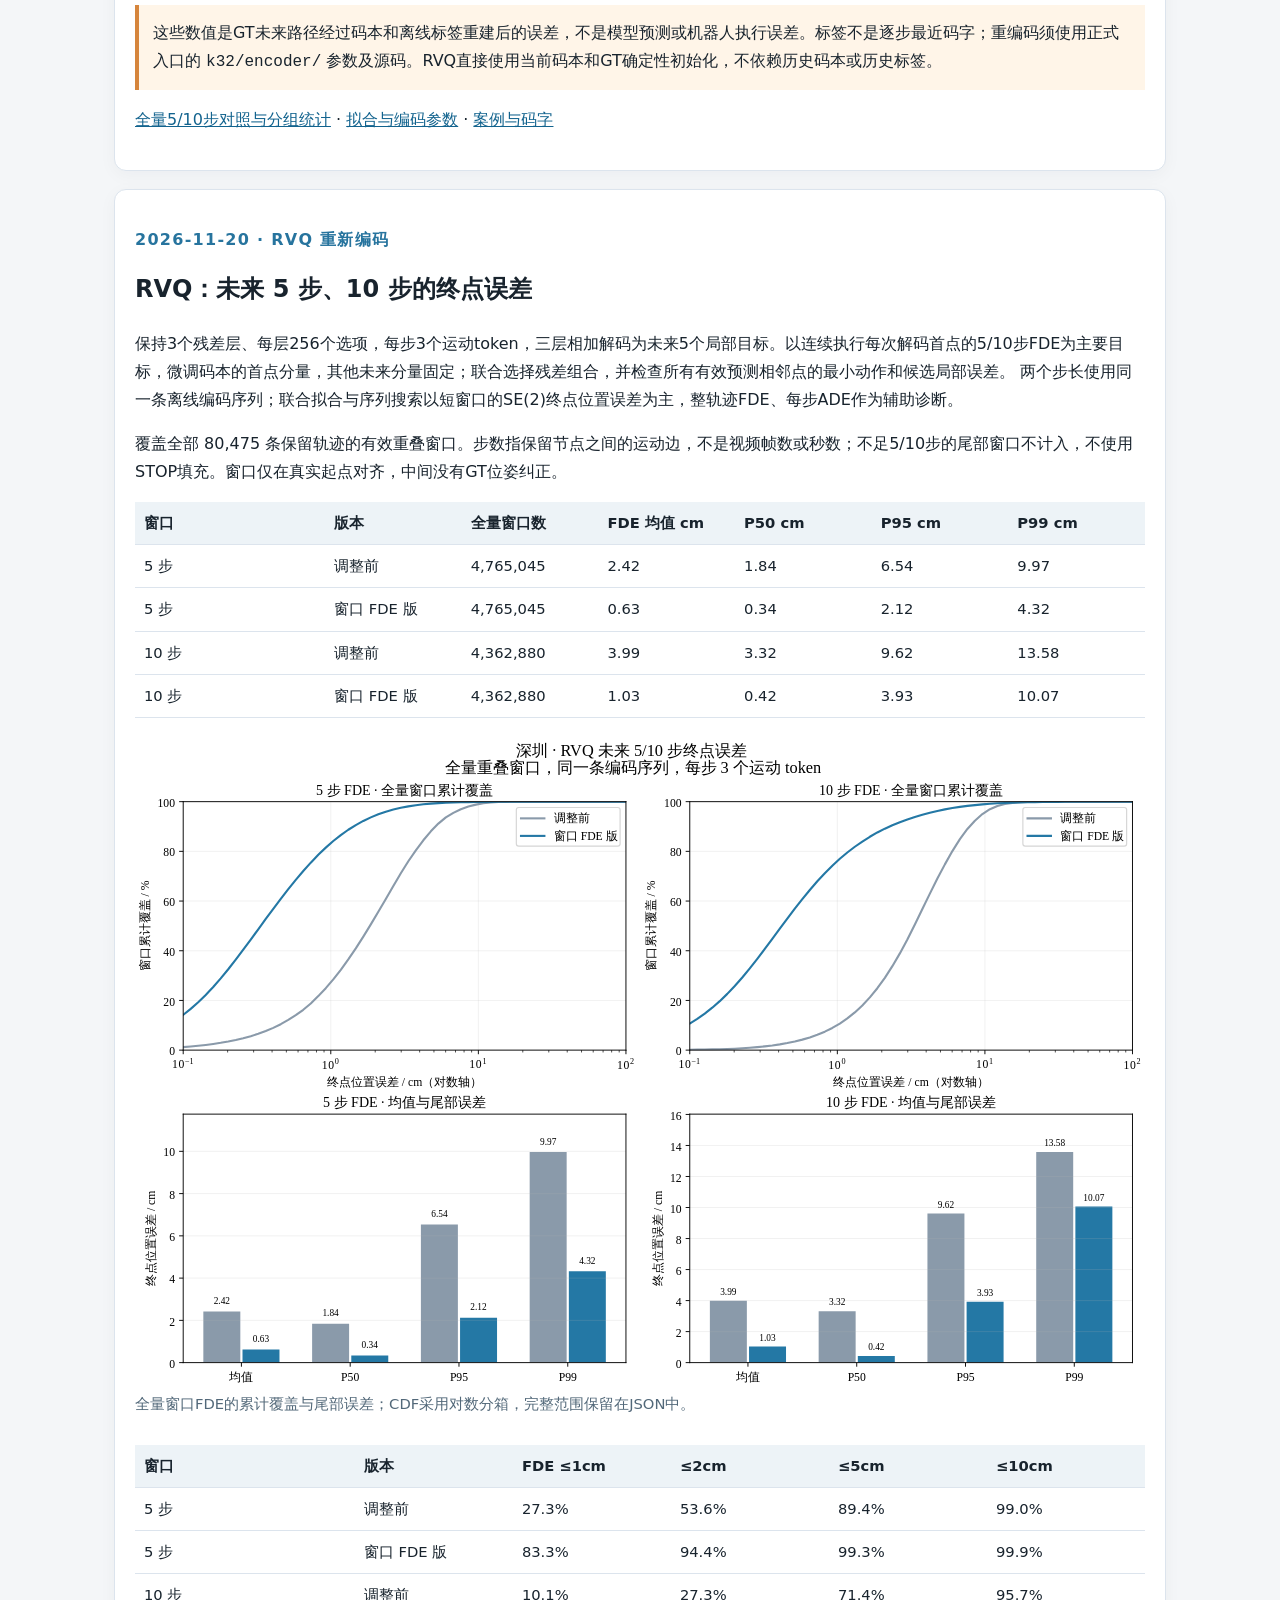
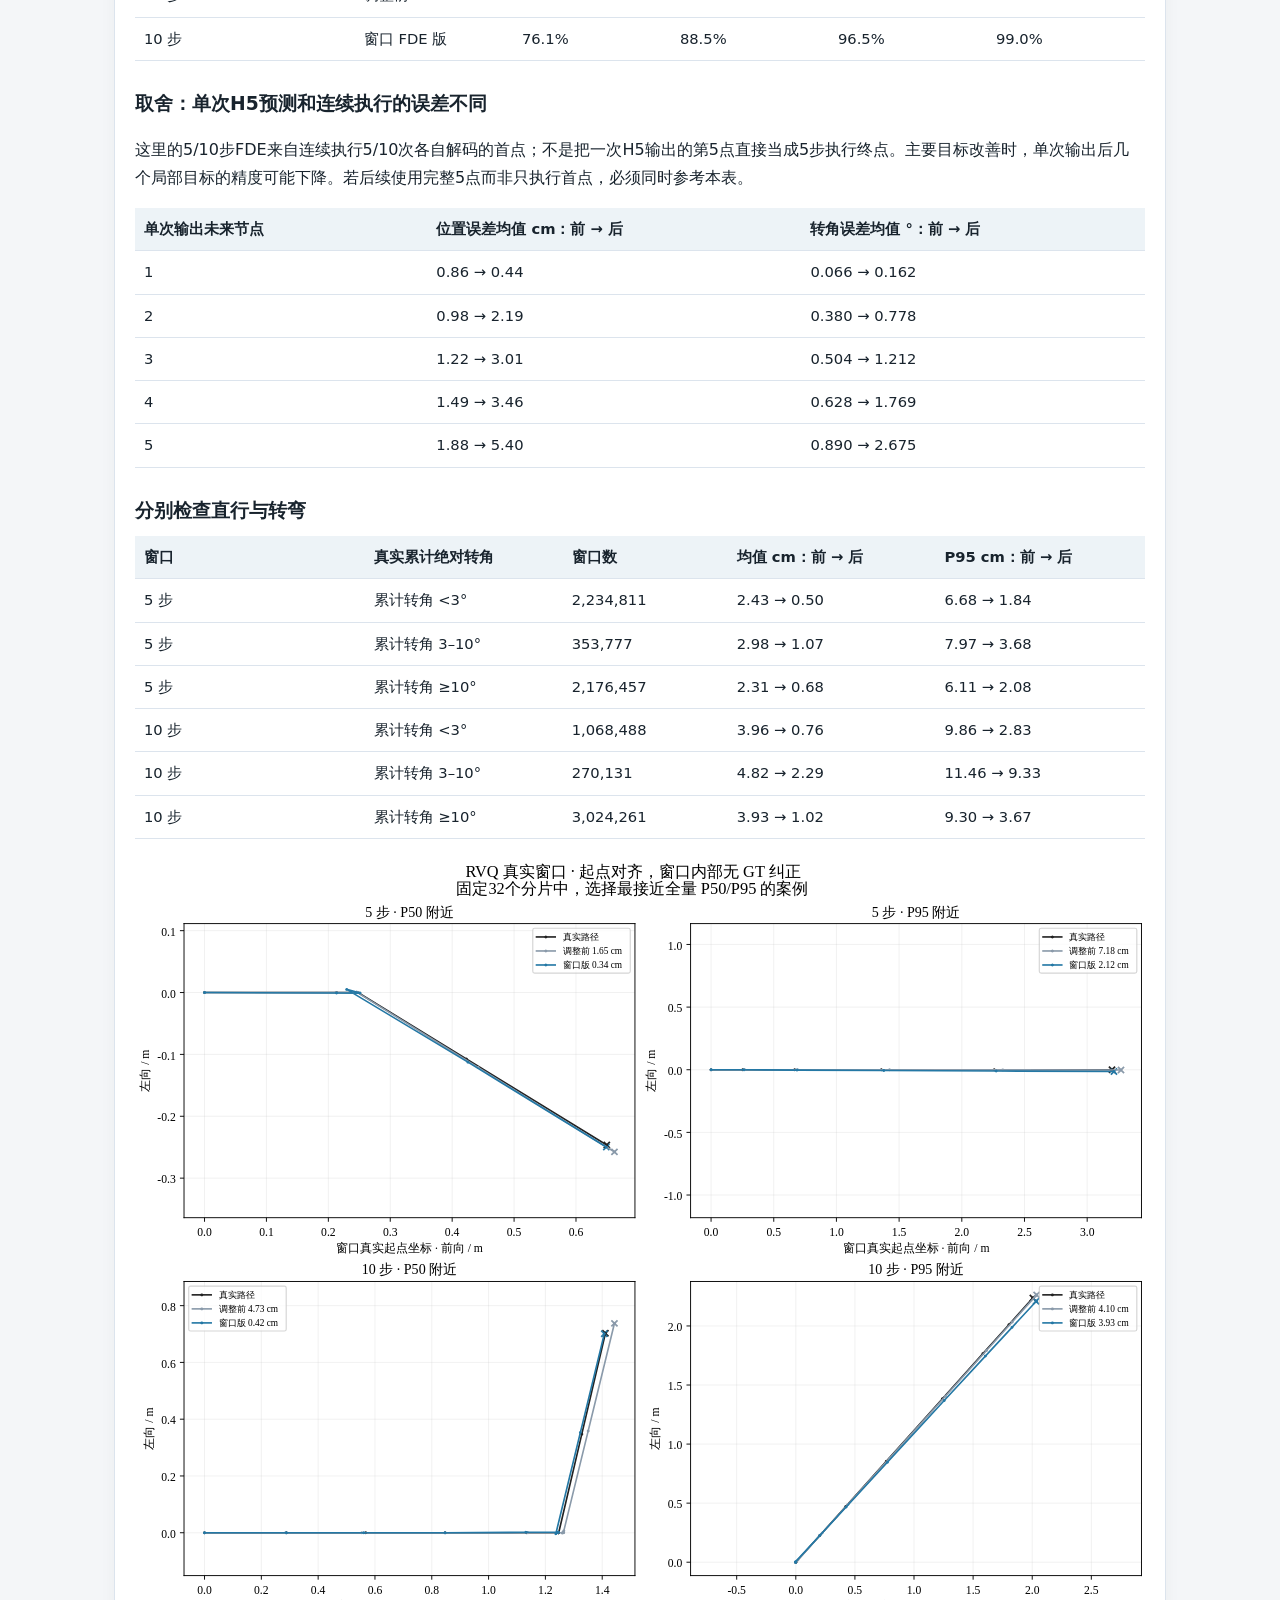
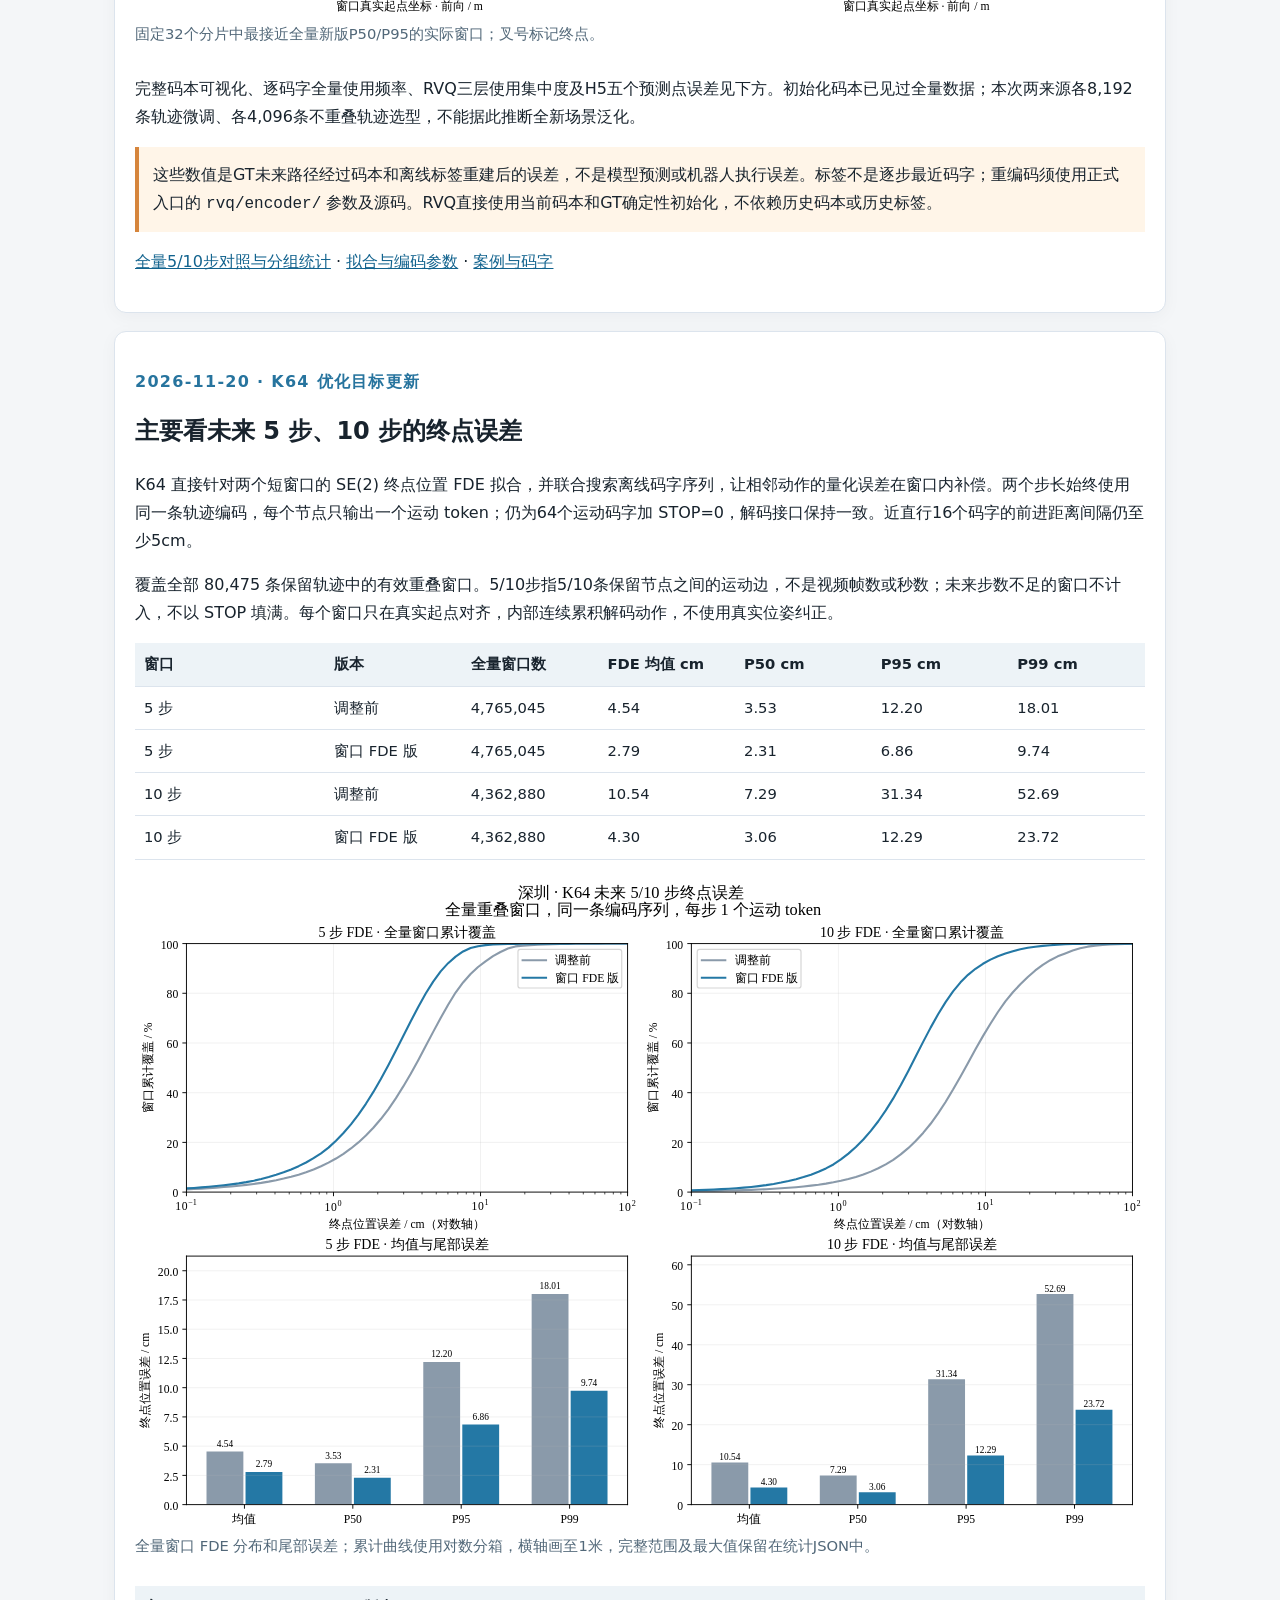
